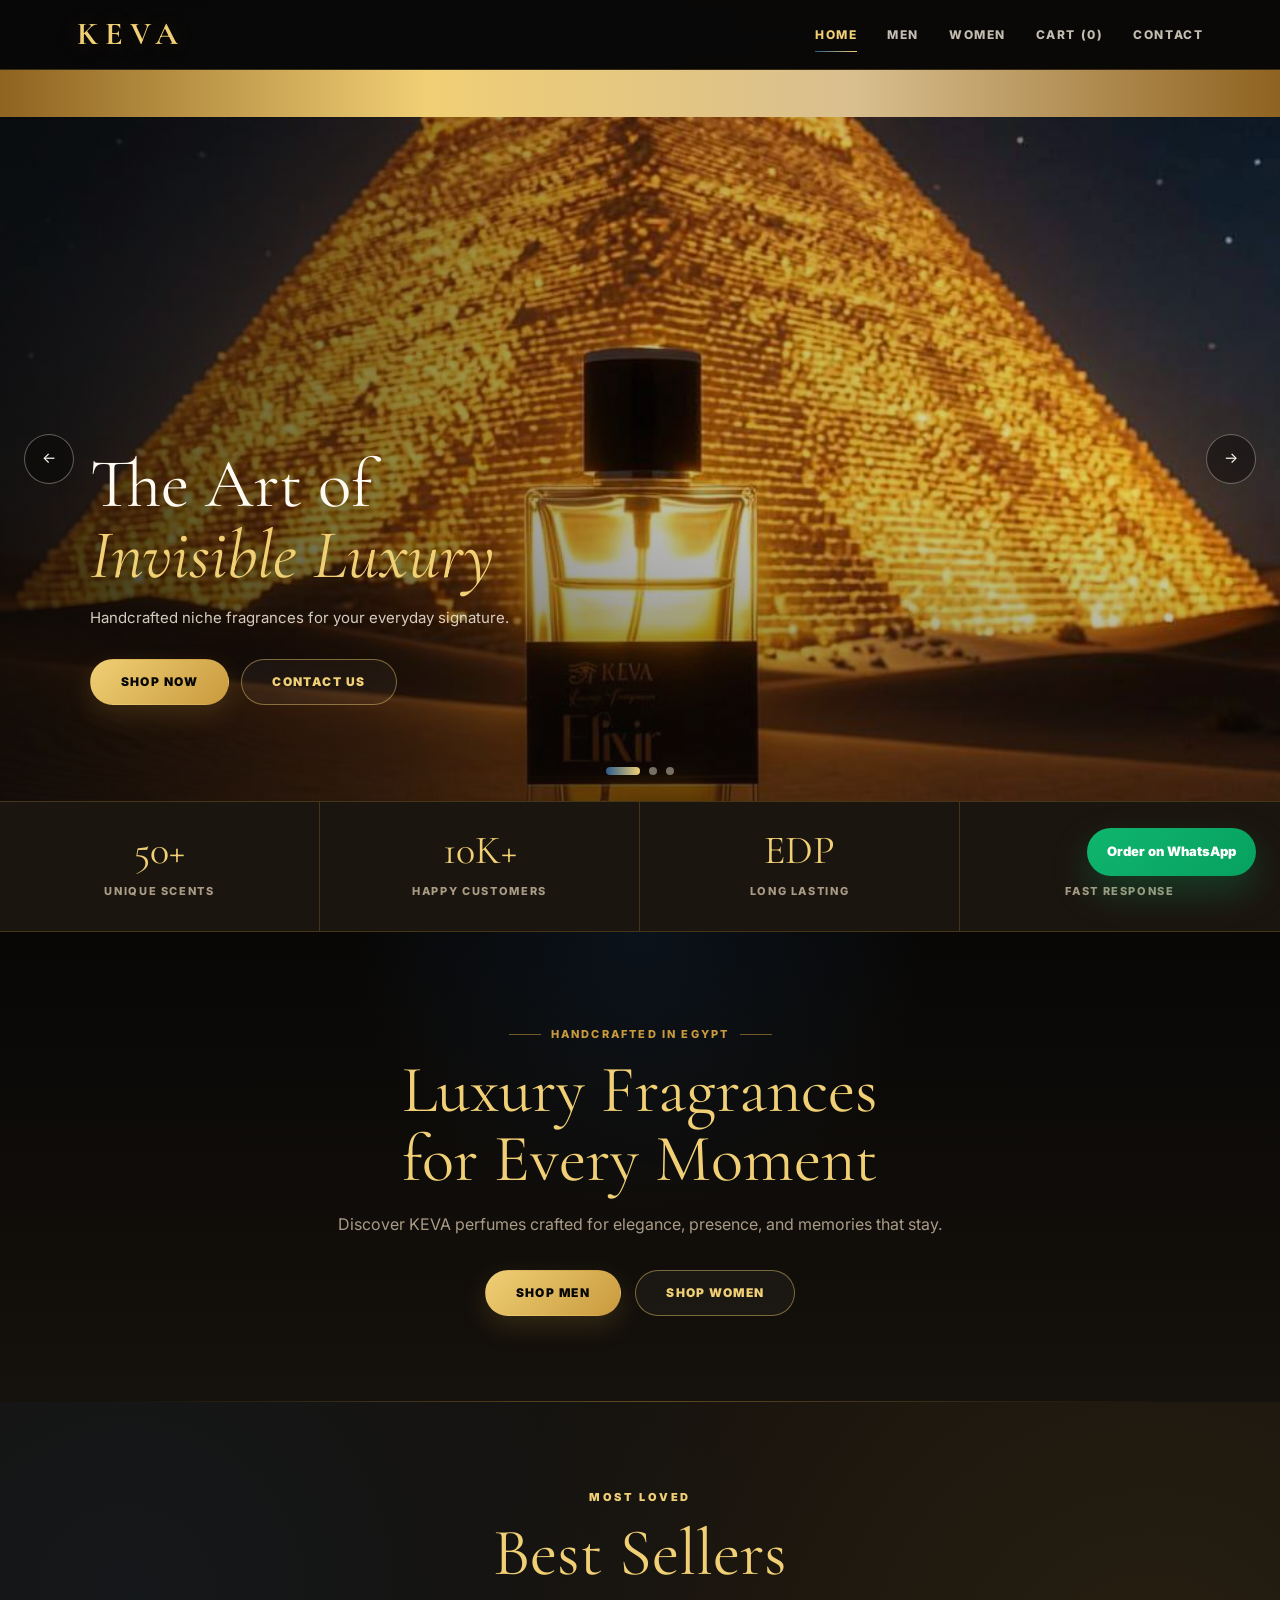
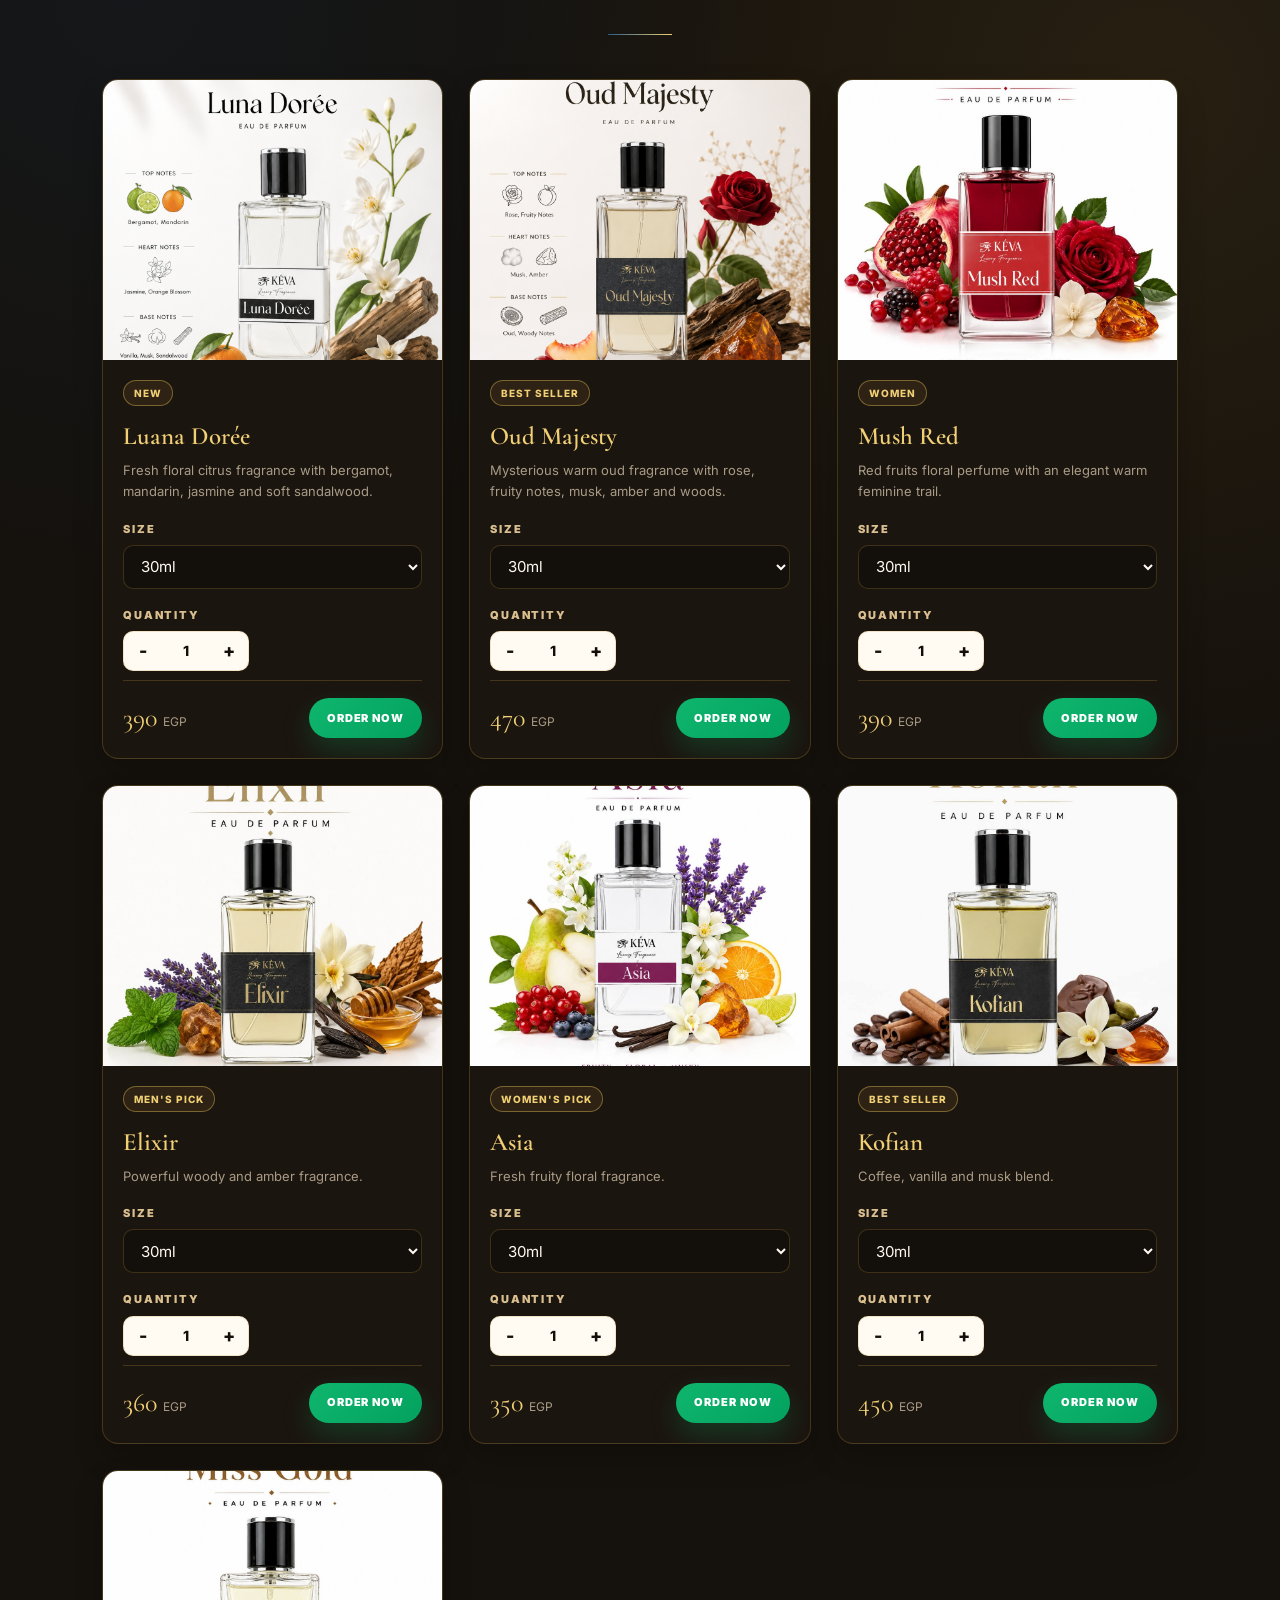
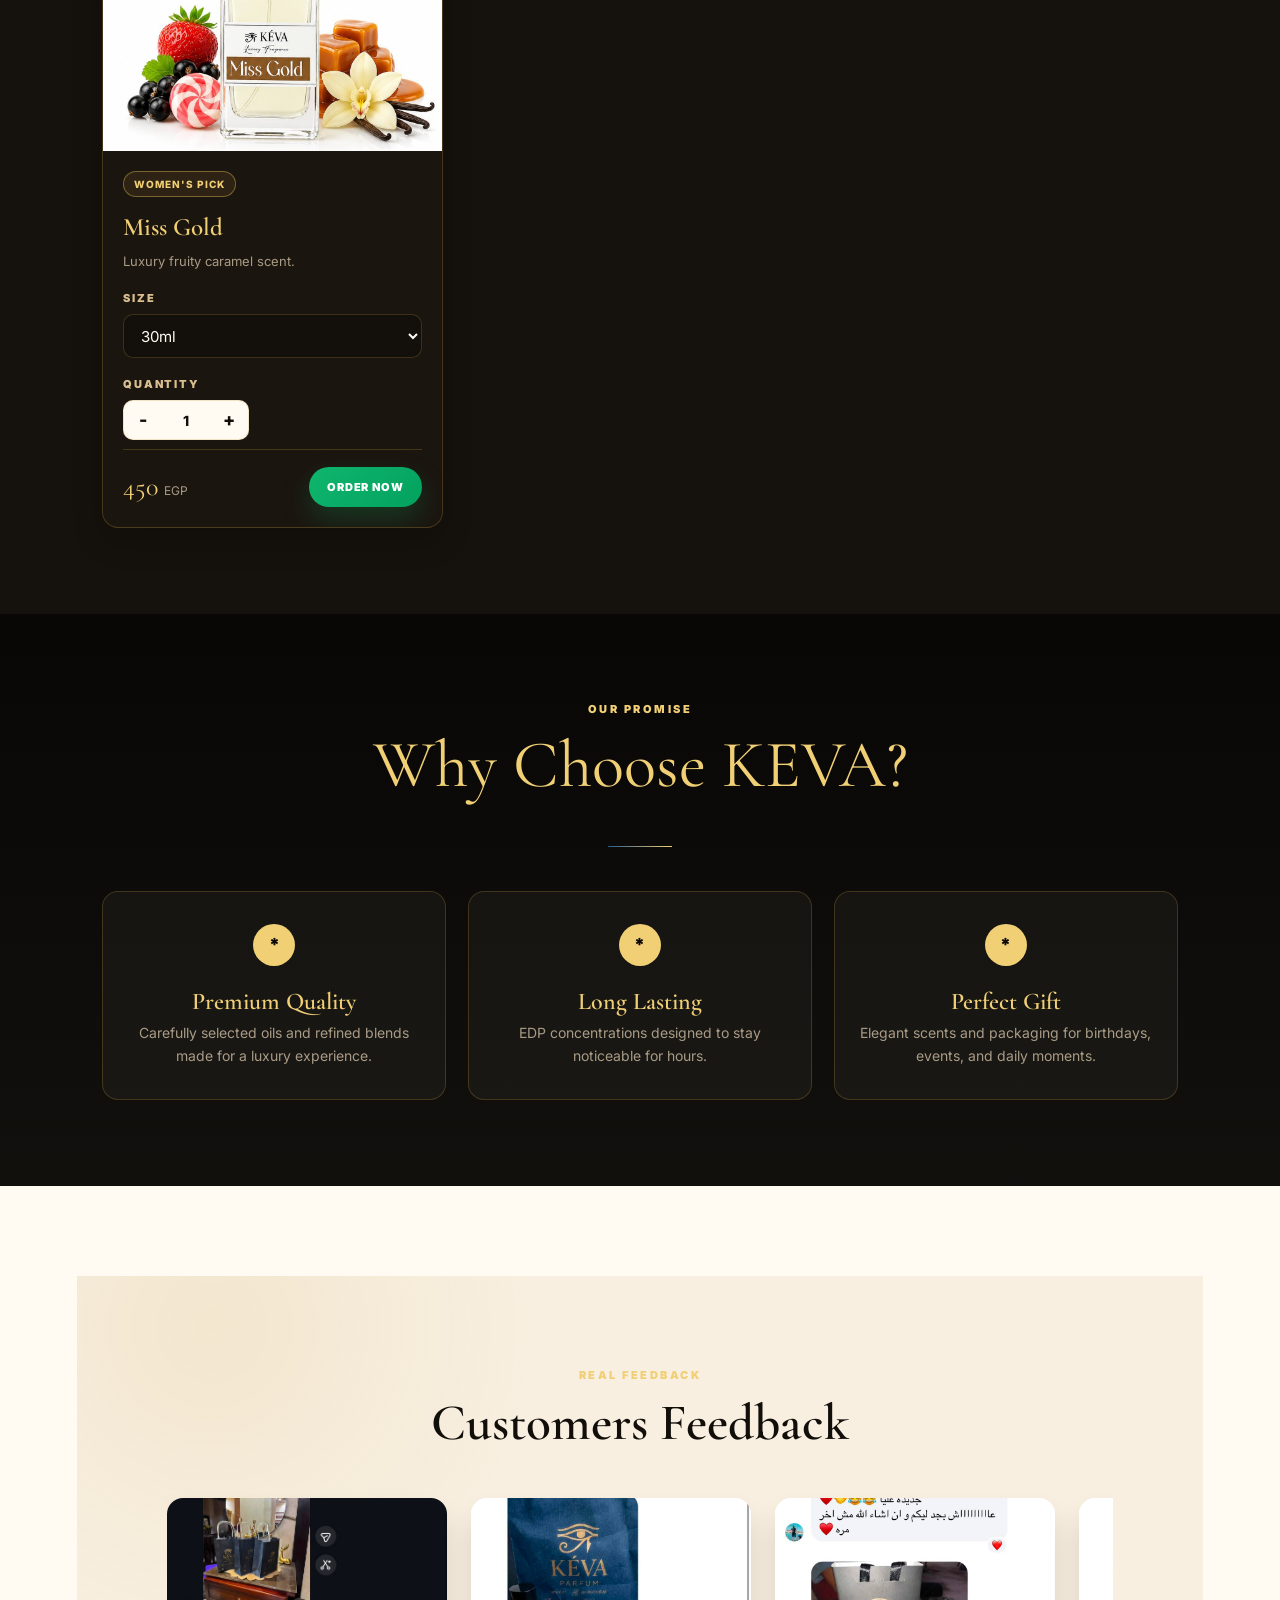
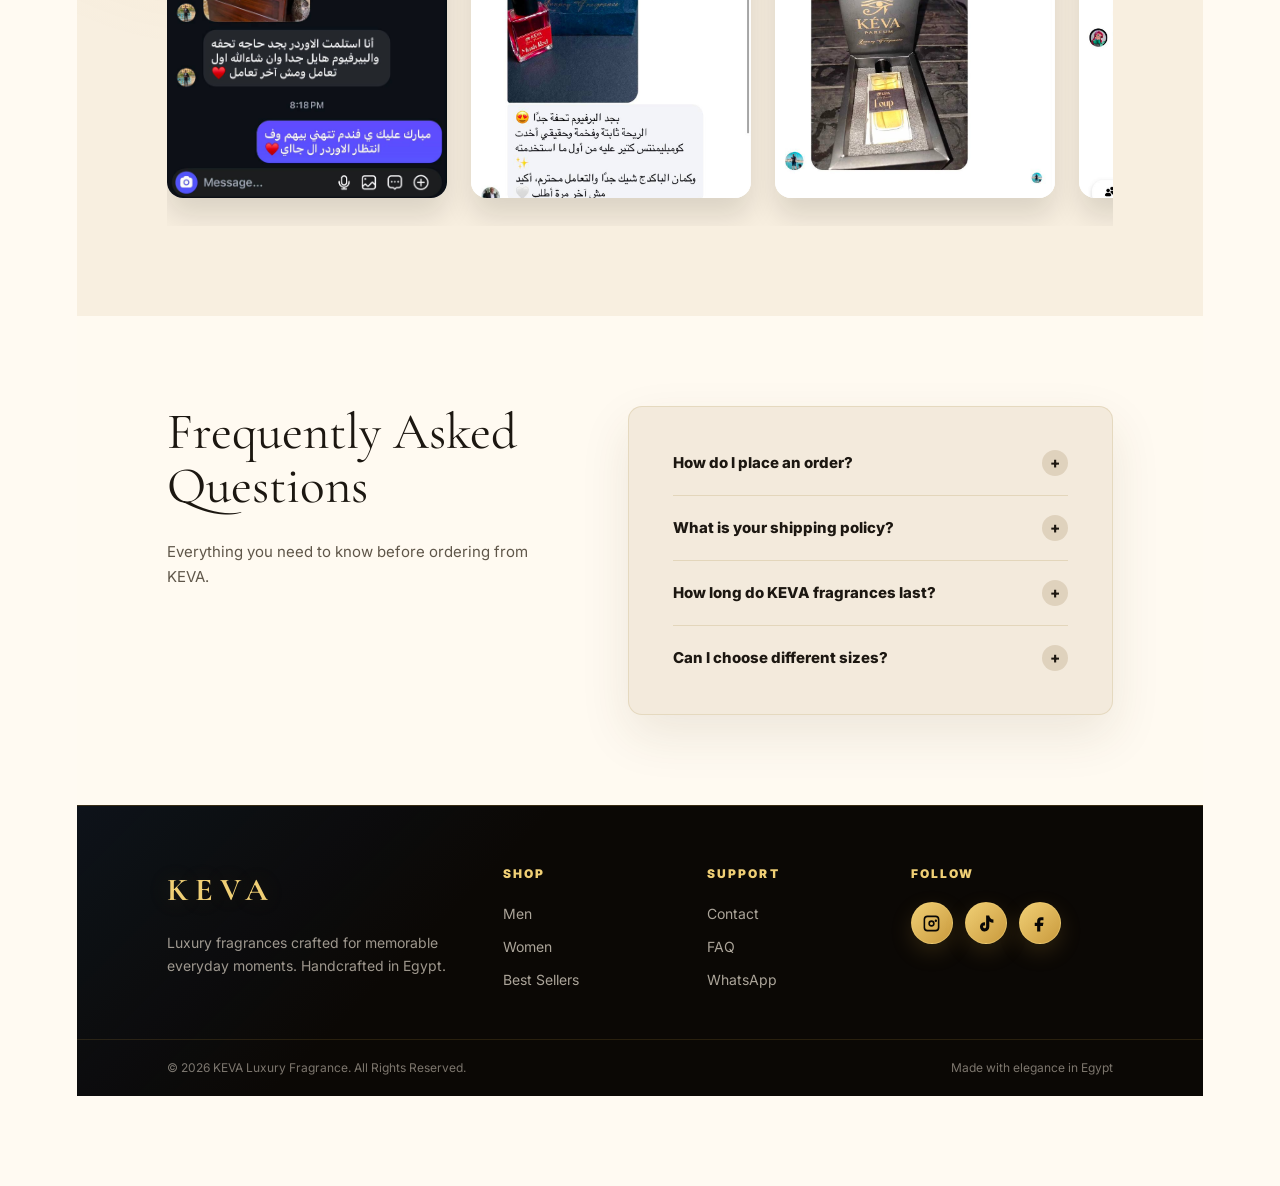
==== index.html @ bdc8b3b9 "Update project" ====
<!doctype html>
<html lang="en">
<head>
  <meta charset="UTF-8"/>
  <meta name="viewport" content="width=device-width, initial-scale=1.0"/>
  <title>KEVA &mdash; Luxury Fragrance</title>
  <meta name="description" content="KEVA handcrafted niche fragrances. Discover your signature scent."/>
  <link rel="stylesheet" href="style.css"/>

  <style>
    .home-kicker {
      display: inline-flex;
      align-items: center;
      gap: 10px;
      color: var(--gold);
      font-size: 11px;
      font-weight: 800;
      letter-spacing: .2em;
      text-transform: uppercase;
      margin-bottom: 12px;
    }

    .home-kicker::before,
    .home-kicker::after {
      content: "";
      width: 32px;
      height: 1px;
      background: currentColor;
      opacity: .55;
    }

    .home-hero-copy {
      max-width: 660px;
      margin: 0 auto;
      text-align: center;
    }

    .hero-subtitle {
      max-width: 560px;
      margin: 16px auto 34px;
      color: var(--muted, #9c9488);
      font-size: 16px;
      line-height: 1.8;
    }

    .stats-strip {
      display: grid;
      grid-template-columns: repeat(4, 1fr);
      background: var(--card, #191510);
      border-top: 1px solid var(--border, rgba(201,168,76,.22));
      border-bottom: 1px solid var(--border, rgba(201,168,76,.22));
    }

    .stat-item {
      padding: 28px 18px;
      text-align: center;
      border-right: 1px solid var(--border, rgba(201,168,76,.22));
    }

    .stat-item:last-child {
      border-right: 0;
    }

    .stat-num {
      display: block;
      color: var(--gold-light, #edd27b);
      font-family: "Cormorant Garamond", serif;
      font-size: 40px;
      line-height: 1;
      margin-bottom: 8px;
    }

    .stat-label {
      color: var(--muted, #9c9488);
      font-size: 11px;
      font-weight: 800;
      letter-spacing: .15em;
      text-transform: uppercase;
    }

    .collection-banner {
      display: grid;
      grid-template-columns: 1fr 1fr;
      gap: 2px;
      background: #080706;
    }

    .col-banner-item {
      position: relative;
      min-height: 430px;
      overflow: hidden;
      display: flex;
      align-items: flex-end;
    }

    .col-banner-item img {
      position: absolute;
      inset: 0;
      width: 100%;
      height: 100%;
      object-fit: cover;
      transition: transform .7s ease;
    }

    .col-banner-item:hover img {
      transform: scale(1.06);
    }

    .col-banner-item::after {
      content: "";
      position: absolute;
      inset: 0;
      background: linear-gradient(0deg, rgba(0,0,0,.78), rgba(0,0,0,.12));
    }

    .col-banner-content {
      position: relative;
      z-index: 1;
      padding: 38px;
    }

    .col-banner-content span {
      display: block;
      color: var(--gold, #c9a84c);
      font-size: 11px;
      font-weight: 800;
      letter-spacing: .2em;
      text-transform: uppercase;
      margin-bottom: 10px;
    }

    .col-banner-content h3 {
      color: #fff;
      font-family: "Cormorant Garamond", serif;
      font-size: clamp(34px, 4vw, 54px);
      font-weight: 300;
      line-height: 1.05;
      margin-bottom: 22px;
    }

    .badge-new {
      width: fit-content;
      display: inline-block;
      padding: 4px 10px;
      border: 1px solid rgba(201,168,76,.5);
      border-radius: 99px;
      color: var(--gold-light, #edd27b);
      font-size: 10px;
      font-weight: 800;
      letter-spacing: .1em;
      text-transform: uppercase;
      margin-bottom: 8px;
    }

    .faq-section {
      display: grid;
      grid-template-columns: .9fr 1.1fr;
      gap: 64px;
      padding: 90px 8%;
      background: #fffaf1;
      color: #1c1711;
    }

    .faq-left h2 {
      font-size: clamp(34px, 4vw, 54px);
      line-height: 1.05;
      margin-bottom: 26px;
      font-family: "Cormorant Garamond", serif;
      font-weight: 400;
      color: #1c1711;
    }

    .faq-left > p {
      margin-bottom: 42px;
      color: #5f5649;
      font-size: 15px;
    }

    .faq-support p {
      margin-bottom: 4px;
      color: #1c1711;
      font-size: 15px;
    }

    .faq-support span {
      color: #766b5d;
      font-size: 14px;
    }

    .faq-right {
      background: #f3eadc;
      border: 1px solid rgba(156,122,42,.16);
      border-radius: 14px;
      padding: 24px 44px;
    }

    .faq-item {
      border-bottom: 1px solid rgba(156,122,42,.18);
    }

    .faq-item:last-child {
      border-bottom: 0;
    }

    .faq-item summary {
      min-height: 64px;
      list-style: none;
      display: flex;
      align-items: center;
      justify-content: space-between;
      gap: 18px;
      cursor: pointer;
      color: #1c1711;
      font-size: 15px;
      font-weight: 800;
    }

    .faq-item summary::-webkit-details-marker {
      display: none;
    }

    .faq-item summary::after {
      content: "+";
      width: 26px;
      height: 26px;
      flex: 0 0 26px;
      border-radius: 50%;
      background: #dfd2bd;
      color: #1c1711;
      display: grid;
      place-items: center;
      transition: .25s ease;
    }

    .faq-item[open] summary::after {
      content: "-";
      background: var(--gold, #c9a84c);
    }

    .faq-item p {
      padding: 0 42px 22px 0;
      color: #5f5649;
      font-size: 14px;
      line-height: 1.7;
    }

    .cta-band {
      padding: 78px 8%;
      text-align: center;
      background: linear-gradient(135deg, #0b0a08, #1d170c, #0b0a08);
      border-top: 1px solid rgba(201,168,76,.18);
      border-bottom: 1px solid rgba(201,168,76,.18);
    }

    .cta-band h2 {
      color: var(--gold-light, #edd27b);
      font-family: "Cormorant Garamond", serif;
      font-size: clamp(34px, 4vw, 58px);
      font-weight: 300;
      margin-bottom: 14px;
    }

    .cta-band p {
      color: var(--muted, #9c9488);
      margin-bottom: 30px;
    }

    @media (max-width: 768px) {
      .stats-strip {
        grid-template-columns: 1fr 1fr;
      }

      .stat-item:nth-child(2) {
        border-right: 0;
      }

      .stat-item:nth-child(1),
      .stat-item:nth-child(2) {
        border-bottom: 1px solid var(--border, rgba(201,168,76,.22));
      }

      .collection-banner,
      .faq-section {
        grid-template-columns: 1fr;
      }

      .col-banner-item {
        min-height: 320px;
      }

      .faq-section {
        gap: 32px;
        padding: 64px 5%;
      }

      .faq-right {
        padding: 18px 20px;
      }
    }
  </style>
</head>

<body>

  <header>
    <div class="logo">KEVA</div>
    <button class="nav-toggle" aria-label="Toggle menu" aria-expanded="false">
      <span></span><span></span><span></span>
    </button>
    <nav>
      <a href="index.html" class="active">Home</a>
      <a href="men.html">Men</a>
      <a href="women.html">Women</a>
      <a href="cart.html">Cart (<span id="cart-count">0</span>)</a>
      <a href="contact.html">Contact</a>
    </nav>
  </header>

  <div class="offers-bar">
    <div class="marquee">
      * FREE SHIPPING ON ORDERS OVER 500 EGP &nbsp;&nbsp;&nbsp;
      * BUY 2 GET 1 FREE &nbsp;&nbsp;&nbsp;
      * GIFT WRAPPING AVAILABLE &nbsp;&nbsp;&nbsp;
      * HANDCRAFTED IN EGYPT &nbsp;&nbsp;&nbsp;
      * ORDER DIRECTLY VIA WHATSAPP &nbsp;&nbsp;&nbsp;
      
    </div>
  </div>

  <div class="slider">
    <div class="slides">
      <div class="slide active">
        <img src="silde1.jpg" alt="KEVA Luxury Fragrance"/>
        <div class="slide-content">
          <h2>The Art of<br><em>Invisible Luxury</em></h2>
          <p>Handcrafted niche fragrances for your everyday signature.</p>
          <div style="display:flex;gap:12px;flex-wrap:wrap">
            <a href="#bestsellers" class="btn btn-gold">Shop Now</a>
            <a href="contact.html" class="btn btn-outline">Contact Us</a>
          </div>
        </div>
      </div>

      <div class="slide">
        <img src="slide2.png" alt="Men Collection"/>
        <div class="slide-content">
          <h2>For Him<br><em>Bold &amp; Intense</em></h2>
          <p>Amber, musk, coffee, and deep woods.</p>
          <a href="men.html" class="btn btn-gold">Explore Men</a>
        </div>
      </div>

      <div class="slide">
        <img src="slide3.png" alt="Women Collection"/>
        <div class="slide-content">
          <h2>For Her<br><em>Soft &amp; Floral</em></h2>
          <p>Vanilla, caramel, red fruits, and delicate musk.</p>
          <a href="women.html" class="btn btn-gold">Explore Women</a>
        </div>
      </div>
    </div>

    <button class="slider-btn prev" aria-label="Previous slide">&#8592;</button>
    <button class="slider-btn next" aria-label="Next slide">&#8594;</button>

    <div class="slider-dots">
      <button class="slider-dot active" aria-label="Slide 1"></button>
      <button class="slider-dot" aria-label="Slide 2"></button>
      <button class="slider-dot" aria-label="Slide 3"></button>
    </div>
  </div>

  <div class="stats-strip">
    <div class="stat-item">
      <span class="stat-num">50+</span>
      <span class="stat-label">Unique Scents</span>
    </div>
    <div class="stat-item">
      <span class="stat-num">10K+</span>
      <span class="stat-label">Happy Customers</span>
    </div>
    <div class="stat-item">
      <span class="stat-num">EDP</span>
      <span class="stat-label">Long Lasting</span>
    </div>
    <div class="stat-item">
      <span class="stat-num">24h</span>
      <span class="stat-label">Fast Response</span>
    </div>
  </div>

  <section class="hero">
    <div class="home-hero-copy">
      <span class="home-kicker">Handcrafted in Egypt</span>
      <h1>Luxury Fragrances<br>for Every Moment</h1>
      <p class="hero-subtitle">
        Discover KEVA perfumes crafted for elegance, presence, and memories that stay.
      </p>
      <div class="hero-btns">
        <a class="btn btn-gold" href="men.html">Shop Men</a>
        <a class="btn btn-outline" href="women.html">Shop Women</a>
      </div>
    </div>
  </section>

  
  <section class="products-page" id="bestsellers">
    <p class="section-eyebrow" style="text-align:center">Most Loved</p>
    <h2 class="page-title">Best Sellers</h2>
    <div class="section-divider"></div>

    <div class="products-grid">
      <div class="product-card" data-price="390" data-prices='{"30ml":390,"50ml":580,"100ml":980}'>
  <img src="photo men/LUANA DORÉE.png" alt="Luana Dorée"/>
  <div class="card-body">
    <span class="badge-new">New</span>
    <h3>Luana Dorée</h3>
    <p>Fresh floral citrus fragrance with bergamot, mandarin, jasmine and soft sandalwood.</p>

    <div class="card-size-row">
      <label>Size</label>
      <select aria-label="Size">
        <option value="30ml">30ml</option>
        <option value="50ml">50ml</option>
        <option value="100ml">100ml</option>
      </select>
    </div>

    <div class="qty-box">
      <label>Quantity</label>
      <div class="qty-control">
        <button type="button" class="qty-btn" onclick="changeQty(this, -1)">-</button>
        <span class="qty-value">1</span>
        <button type="button" class="qty-btn" onclick="changeQty(this, 1)">+</button>
      </div>
    </div>

    <div class="card-footer">
      <div class="price">390 <small>EGP</small></div>
      <button class="add-btn" onclick="openOrderModal(this)">Order Now</button>
    </div>
  </div>
</div>

<div class="product-card" data-price="470" data-prices='{"30ml":470,"50ml":690,"100ml":1180}'>
  <img src="photo men/OUD MAJESTY.png" alt="Oud Majesty"/>
  <div class="card-body">
    <span class="badge-new">Best Seller</span>
    <h3>Oud Majesty</h3>
    <p>Mysterious warm oud fragrance with rose, fruity notes, musk, amber and woods.</p>

    <div class="card-size-row">
      <label>Size</label>
      <select aria-label="Size">
        <option value="30ml">30ml</option>
        <option value="50ml">50ml</option>
        <option value="100ml">100ml</option>
      </select>
    </div>

    <div class="qty-box">
      <label>Quantity</label>
      <div class="qty-control">
        <button type="button" class="qty-btn" onclick="changeQty(this, -1)">-</button>
        <span class="qty-value">1</span>
        <button type="button" class="qty-btn" onclick="changeQty(this, 1)">+</button>
      </div>
    </div>

    <div class="card-footer">
      <div class="price">470 <small>EGP</small></div>
      <button class="add-btn" onclick="openOrderModal(this)">Order Now</button>
    </div>
  </div>
</div>

<div class="product-card" data-price="390" data-prices='{"30ml":390,"50ml":550,"100ml":920}'>
  <img src="photo/Mush Red.jpg" alt="Mush Red"/>
  <div class="card-body">
    <span class="badge-new">Women</span>
    <h3>Mush Red</h3>
    <p>Red fruits floral perfume with an elegant warm feminine trail.</p>

    <div class="card-size-row">
      <label>Size</label>
      <select aria-label="Size">
        <option value="30ml">30ml</option>
        <option value="50ml">50ml</option>
        <option value="100ml">100ml</option>
      </select>
    </div>

    <div class="qty-box">
      <label>Quantity</label>
      <div class="qty-control">
        <button type="button" class="qty-btn" onclick="changeQty(this, -1)">-</button>
        <span class="qty-value">1</span>
        <button type="button" class="qty-btn" onclick="changeQty(this, 1)">+</button>
      </div>
    </div>

    <div class="card-footer">
      <div class="price">390 <small>EGP</small></div>
      <button class="add-btn" onclick="openOrderModal(this)">Order Now</button>
    </div>
  </div>
</div>

      <div class="product-card" data-price="360" data-prices='{"30ml":360,"50ml":500,"100ml":850}'>
        <img src="photo men/Elixir.jpg" alt="Elixir"/>
        <div class="card-body">
          <span class="badge-new">Men's Pick</span>
          <h3>Elixir</h3>
          <p>Powerful woody and amber fragrance.</p>

          <div class="card-size-row">
            <label>Size</label>
            <select aria-label="Size">
              <option value="30ml">30ml</option>
              <option value="50ml">50ml</option>
              <option value="100ml">100ml</option>
            </select>
          </div>

          <div class="qty-box">
            <label>Quantity</label>
            <div class="qty-control">
              <button type="button" class="qty-btn" onclick="changeQty(this, -1)">-</button>
              <span class="qty-value">1</span>
              <button type="button" class="qty-btn" onclick="changeQty(this, 1)">+</button>
            </div>
          </div>

          <div class="card-footer">
            <div class="price">360 <small>EGP</small></div>
            <button class="add-btn" onclick="openOrderModal(this)">Order Now</button>
          </div>
        </div>
      </div>

      <div class="product-card" data-price="350" data-prices='{"30ml":350,"50ml":500,"100ml":850}'>
        <img src="photo/Asia.jpg" alt="Asia"/>
        <div class="card-body">
          <span class="badge-new">Women's Pick</span>
          <h3>Asia</h3>
          <p>Fresh fruity floral fragrance.</p>

          <div class="card-size-row">
            <label>Size</label>
            <select aria-label="Size">
              <option value="30ml">30ml</option>
              <option value="50ml">50ml</option>
              <option value="100ml">100ml</option>
            </select>
          </div>

          <div class="qty-box">
            <label>Quantity</label>
            <div class="qty-control">
              <button type="button" class="qty-btn" onclick="changeQty(this, -1)">-</button>
              <span class="qty-value">1</span>
              <button type="button" class="qty-btn" onclick="changeQty(this, 1)">+</button>
            </div>
          </div>

          <div class="card-footer">
            <div class="price">350 <small>EGP</small></div>
            <button class="add-btn" onclick="openOrderModal(this)">Order Now</button>
          </div>
        </div>
      </div>

      <div class="product-card" data-price="450" data-prices='{"30ml":450,"50ml":650,"100ml":1100}'>
        <img src="photo men/Kofian.jpg" alt="Kofian"/>
        <div class="card-body">
          <span class="badge-new">Best Seller</span>
          <h3>Kofian</h3>
          <p>Coffee, vanilla and musk blend.</p>

          <div class="card-size-row">
            <label>Size</label>
            <select aria-label="Size">
              <option value="30ml">30ml</option>
              <option value="50ml">50ml</option>
              <option value="100ml">100ml</option>
            </select>
          </div>

          <div class="qty-box">
            <label>Quantity</label>
            <div class="qty-control">
              <button type="button" class="qty-btn" onclick="changeQty(this, -1)">-</button>
              <span class="qty-value">1</span>
              <button type="button" class="qty-btn" onclick="changeQty(this, 1)">+</button>
            </div>
          </div>

          <div class="card-footer">
            <div class="price">450 <small>EGP</small></div>
            <button class="add-btn" onclick="openOrderModal(this)">Order Now</button>
          </div>
        </div>
      </div>

      <div class="product-card" data-price="450" data-prices='{"30ml":450,"50ml":650,"100ml":1100}'>
        <img src="photo/Miss Gold.jpg" alt="Miss Gold"/>
        <div class="card-body">
          <span class="badge-new">Women's Pick</span>
          <h3>Miss Gold</h3>
          <p>Luxury fruity caramel scent.</p>

          <div class="card-size-row">
            <label>Size</label>
            <select aria-label="Size">
              <option value="30ml">30ml</option>
              <option value="50ml">50ml</option>
              <option value="100ml">100ml</option>
            </select>
          </div>

          <div class="qty-box">
            <label>Quantity</label>
            <div class="qty-control">
              <button type="button" class="qty-btn" onclick="changeQty(this, -1)">-</button>
              <span class="qty-value">1</span>
              <button type="button" class="qty-btn" onclick="changeQty(this, 1)">+</button>
            </div>
          </div>

          <div class="card-footer">
            <div class="price">450 <small>EGP</small></div>
            <button class="add-btn" onclick="openOrderModal(this)">Order Now</button>
          </div>
        </div>
      </div>

    </div>
  </section>

  <section class="why-keva">
    <p class="section-eyebrow">Our Promise</p>
    <h2 class="page-title">Why Choose KEVA?</h2>
    <div class="section-divider"></div>

    <div class="features">
      <div class="feature">
        <div class="feature-icon">*</div>
        <h3>Premium Quality</h3>
        <p>Carefully selected oils and refined blends made for a luxury experience.</p>
      </div>

      <div class="feature">
        <div class="feature-icon">*</div>
        <h3>Long Lasting</h3>
        <p>EDP concentrations designed to stay noticeable for hours.</p>
      </div>

      <div class="feature">
        <div class="feature-icon">*</div>
        <h3>Perfect Gift</h3>
        <p>Elegant scents and packaging for birthdays, events, and daily moments.</p>
      </div>
    </div>
  </section>
<section class="real-feedback" id="feedback">
 

 <section class="feedback-gallery" id="feedback">
  <div class="feedback-gallery-head">
    <span class="section-eyebrow">Real Feedback</span>
    <h2>Customers Feedback</h2>
  </div>

  <div class="feedback-gallery-grid">
    <div class="feedback-shot">
      <img src="/reviews/review1.jpg" alt="Customer feedback">
    </div>

    <div class="feedback-shot">
      <img src="/reviews/review2.jpg" alt="Customer feedback">
    </div>

    <div class="feedback-shot">
      <img src="reviews/review3.jpg" alt="Customer feedback">
    </div>

    <div class="feedback-shot">
      <img src="reviews/review4.jpg" alt="Customer feedback">
    </div>
    <div class="feedback-shot">
      <img src="reviews/review5.jpeg" alt="Customer feedback">
    </div>
    <div class="feedback-shot">
      <img src="reviews/review6.jpeg" alt="Customer feedback">
    </div>
    <div class="feedback-shot">
      <img src="reviews/review7.jpeg" alt="Customer feedback">
    </div>
    <div class="feedback-shot">
      <img src="reviews/review8.jpeg" alt="Customer feedback">
    </div>
    
  </div>
</section>
  <section class="faq-section" id="faq">
    <div class="faq-left">
      <h2>Frequently Asked Questions</h2>
      <p>Everything you need to know before ordering from KEVA.</p>

    </div>

    <div class="faq-right">
      <details class="faq-item">
        <summary>How do I place an order?</summary>
        <p>Click Order Now on any product, choose size and quantity, fill your name and phone, then the order will open directly in WhatsApp.</p>
      </details>

      <details class="faq-item">
        <summary>What is your shipping policy?</summary>
        <p>Orders are prepared within 24-48 hours. Delivery time depends on your city and courier availability.</p>
      </details>

      <details class="faq-item">
        <summary>How long do KEVA fragrances last?</summary>
        <p>Longevity depends on skin type and weather, but most KEVA fragrances are designed to last for hours.</p>
      </details>

      <details class="faq-item">
        <summary>Can I choose different sizes?</summary>
        <p>Yes. Every product has 30ml, 50ml, and 100ml options with different prices.</p>
      </details>
    </div>
  </section>


  <footer class="site-footer">
    <div class="footer-main">
      <div class="footer-brand">
        <div class="footer-logo">KEVA</div>
        <p>Luxury fragrances crafted for memorable everyday moments. Handcrafted in Egypt.</p>
      </div>

      <div class="footer-col">
        <h4>Shop</h4>
        <a href="men.html">Men</a>
        <a href="women.html">Women</a>
        <a href="#bestsellers">Best Sellers</a>
      </div>

      <div class="footer-col">
        <h4>Support</h4>
        <a href="contact.html">Contact</a>
        <a href="#faq">FAQ</a>
        <a href="https://wa.me/201096169882" target="_blank" rel="noopener">WhatsApp</a>
      </div>

      <div class="footer-col">
        <h4>Follow</h4>
        <div class="social-links">
          <a href="https://instagram.com/" target="_blank" rel="noopener" aria-label="Instagram">
            <svg viewBox="0 0 24 24" aria-hidden="true">
              <path d="M7 2h10a5 5 0 0 1 5 5v10a5 5 0 0 1-5 5H7a5 5 0 0 1-5-5V7a5 5 0 0 1 5-5zm0 2a3 3 0 0 0-3 3v10a3 3 0 0 0 3 3h10a3 3 0 0 0 3-3V7a3 3 0 0 0-3-3H7zm5 4a4 4 0 1 1 0 8 4 4 0 0 1 0-8zm0 2a2 2 0 1 0 0 4 2 2 0 0 0 0-4zm5.5-3a1.5 1.5 0 1 1 0 3 1.5 1.5 0 0 1 0-3z"/>
            </svg>
          </a>

          <a href="https://www.tiktok.com/" target="_blank" rel="noopener" aria-label="TikTok">
            <svg viewBox="0 0 24 24" aria-hidden="true">
              <path d="M16.7 2c.4 3 2.1 4.9 5.3 5.1v4.1a9 9 0 0 1-5.2-1.7v6.7c0 3.4-2.3 5.8-5.8 5.8A5.8 5.8 0 0 1 5 16.2c0-3.5 2.7-6 6.4-5.8v4.2c-1.5-.3-2.5.4-2.5 1.6 0 1 .8 1.8 1.9 1.8 1.3 0 2-.8 2-2.3V2h3.9z"/>
            </svg>
          </a>

          <a href="https://facebook.com/" target="_blank" rel="noopener" aria-label="Facebook">
            <svg viewBox="0 0 24 24" aria-hidden="true">
              <path d="M14 8h3V4h-3c-3.1 0-5 1.9-5 5v2H6v4h3v7h4v-7h3.2l.8-4h-4V9c0-.7.3-1 1-1z"/>
            </svg>
          </a>
        </div>
      </div>
    </div>

    <div class="footer-bottom">
      <p>&copy; 2026 KEVA Luxury Fragrance. All Rights Reserved.</p>
      <span>Made with elegance in Egypt</span>
    </div>
  </footer>

  <a class="whatsapp-btn" href="https://wa.me/201096169882" target="_blank" rel="noopener">
    Order on WhatsApp
  </a>

  <div class="order-modal-backdrop" id="orderModal" role="dialog" aria-modal="true" aria-labelledby="omTitle">
    <div class="order-modal">
      <div class="order-modal-header">
        <h3 id="omTitle">Complete Your Order</h3>
        <button class="order-modal-close" onclick="closeOrderModal()" aria-label="Close">x</button>
      </div>

      <div class="order-modal-body">
        <div class="order-product-preview">
          <div>
            <strong id="omProductName"></strong>
            <span id="omProductMeta"></span>
          </div>
        </div>

        <div class="order-form-group">
          <label for="omSizeSelect">Size</label>
          <select class="order-input" id="omSizeSelect"></select>
        </div>

        <div class="order-form-group">
          <label>Quantity</label>
          <div class="qty-control">
            <button type="button" class="qty-btn" onclick="changeModalQty(-1)">-</button>
            <span class="qty-value" id="omQtyValue">1</span>
            <button type="button" class="qty-btn" onclick="changeModalQty(1)">+</button>
          </div>
        </div>

        <div class="order-form-row">
          <div class="order-form-group" style="margin-bottom:0">
            <label for="omName">Your Name *</label>
            <input class="order-input" id="omName" type="text" placeholder="e.g. Ahmed Mohamed" autocomplete="name"/>
          </div>

          <div class="order-form-group" style="margin-bottom:0">
            <label for="omPhone">Phone Number *</label>
            <input class="order-input" id="omPhone" type="tel" placeholder="01xxxxxxxxx" autocomplete="tel"/>
          </div>
        </div>

        <div class="order-form-group" style="margin-top:14px">
          <label for="omNotes">Notes (optional)</label>
          <textarea class="order-input" id="omNotes" rows="2" placeholder="Address, delivery preferences..."></textarea>
        </div>

        <div class="order-total-line">
          <span class="label">Order Total</span>
          <span class="amount"><span id="omTotal">0</span> EGP</span>
        </div>

        <button class="order-submit-btn" onclick="submitOrder()">
          Send Order via WhatsApp
        </button>
      </div>
    </div>
  </div>

  <script src="script.js"></script>
</body>
</html>
---- style.css ----
@import url('https://fonts.googleapis.com/css2?family=Cormorant+Garamond:wght@300;400;500;600;700&family=Inter:wght@300;400;500;600;700;800&display=swap');

*,
*::before,
*::after {
  box-sizing: border-box;
  margin: 0;
  padding: 0;
}

:root {
  --ink: #120f0b;
  --noir: #080706;
  --obsidian: #15110c;
  --papyrus: #f8efe0;
  --porcelain: #fffaf2;
  --limestone: #eadcc5;
  --sand: #d9bf8f;
  --gold: #c99a3d;
  --gold-light: #f0cf75;
  --gold-deep: #8f6320;
  --lapis: #153963;
  --lapis-light: #2b5c8c;
  --rouge: #8e2430;
  --green: #0fb56d;
  --red: #c0392b;
  --text: #f8efe0;
  --muted: #a99b86;
  --muted-dark: #6d604f;
  --card: #1b150f;
  --card-soft: #21190f;
  --border: rgba(201, 154, 61, .24);
  --border-strong: rgba(240, 207, 117, .45);
  --shadow: 0 26px 70px rgba(0, 0, 0, .36);
  --radius: 16px;
  --radius-sm: 10px;
  --nav-h: 70px;
  --ease: cubic-bezier(.22, 1, .36, 1);
  --font-display: "Cormorant Garamond", serif;
  --font-body: Inter, sans-serif;
}

html {
  scroll-behavior: smooth;
}

body {
  min-height: 100vh;
  background:
    radial-gradient(circle at 16% 8%, rgba(21, 57, 99, .20), transparent 30%),
    radial-gradient(circle at 82% 12%, rgba(201, 154, 61, .12), transparent 28%),
    linear-gradient(180deg, #0b0805 0%, #15110c 44%, #0b0805 100%);
  color: var(--text);
  font-family: var(--font-body);
  font-size: 15px;
  line-height: 1.65;
  -webkit-font-smoothing: antialiased;
}

body::before {
  content: "";
  position: fixed;
  inset: 0;
  pointer-events: none;
  z-index: -1;
  opacity: .08;
  background-image:
    linear-gradient(30deg, transparent 48%, rgba(240, 207, 117, .5) 49%, transparent 51%),
    linear-gradient(150deg, transparent 48%, rgba(240, 207, 117, .5) 49%, transparent 51%);
  background-size: 42px 42px;
}

img {
  display: block;
  max-width: 100%;
}

a {
  color: inherit;
  text-decoration: none;
}

button,
select,
input,
textarea {
  font: inherit;
}

button {
  cursor: pointer;
}

::selection {
  background: var(--gold);
  color: var(--noir);
}

::-webkit-scrollbar {
  width: 8px;
}

::-webkit-scrollbar-track {
  background: var(--noir);
}

::-webkit-scrollbar-thumb {
  background: linear-gradient(var(--gold), var(--gold-deep));
  border-radius: 99px;
}

header {
  position: fixed;
  top: 0;
  left: 0;
  right: 0;
  z-index: 1000;
  height: var(--nav-h);
  padding: 0 6%;
  display: flex;
  align-items: center;
  justify-content: space-between;
  background: rgba(8, 7, 6, .84);
  border-bottom: 1px solid var(--border);
  backdrop-filter: blur(16px);
}

.logo,
.footer-logo {
  font-family: var(--font-display);
  font-size: 32px;
  font-weight: 700;
  letter-spacing: .22em;
  color: var(--gold-light);
  text-shadow: 0 0 24px rgba(201, 154, 61, .18);
}

nav {
  display: flex;
  align-items: center;
  gap: 30px;
}

nav a {
  position: relative;
  color: rgba(248, 239, 224, .78);
  font-size: 12px;
  font-weight: 800;
  letter-spacing: .13em;
  text-transform: uppercase;
  transition: color .25s ease;
}

nav a::after {
  content: "";
  position: absolute;
  left: 0;
  bottom: -8px;
  width: 0;
  height: 1px;
  background: linear-gradient(90deg, var(--lapis-light), var(--gold-light));
  transition: width .28s var(--ease);
}

nav a:hover,
nav a.active {
  color: var(--gold-light);
}

nav a:hover::after,
nav a.active::after {
  width: 100%;
}

.nav-toggle {
  display: none;
  width: 40px;
  height: 40px;
  border: 1px solid var(--border);
  border-radius: 50%;
  background: rgba(248, 239, 224, .04);
  align-items: center;
  justify-content: center;
  flex-direction: column;
  gap: 5px;
}

.nav-toggle span {
  width: 18px;
  height: 2px;
  background: var(--gold-light);
  border-radius: 99px;
}

.offers-bar {
  margin-top: var(--nav-h);
  padding: 11px 0;
  overflow: hidden;
  white-space: nowrap;
  color: var(--noir);
  background:
    linear-gradient(90deg, var(--gold-deep), var(--gold-light), var(--sand), var(--gold-deep));
  box-shadow: 0 12px 28px rgba(0, 0, 0, .24);
}

.marquee {
  display: inline-block;
  padding-left: 100%;
  font-size: 12px;
  font-weight: 900;
  letter-spacing: .14em;
  text-transform: uppercase;
  animation: marquee 24s linear infinite;
}

@keyframes marquee {
  from {
    transform: translateX(0);
  }

  to {
    transform: translateX(-100%);
  }
}

.slider {
  position: relative;
  height: clamp(520px, 76vh, 780px);
  overflow: hidden;
  background: var(--noir);
}

.slides,
.slide {
  width: 100%;
  height: 100%;
}

.slide {
  position: absolute;
  inset: 0;
  opacity: 0;
  transition: opacity .9s ease;
}

.slide.active {
  opacity: 1;
  z-index: 1;
}

.slide img {
  width: 100%;
  height: 100%;
  object-fit: cover;
  object-position: center;
  transform: scale(1.02);
  filter: saturate(.98) contrast(1.04);
  transition: transform 6s ease, filter 1s ease;
}

.slide.active img {
  transform: scale(1.075);
  filter: saturate(1.08) contrast(1.05);
}

.slide::after {
  content: "";
  position: absolute;
  inset: 0;
  background:
    linear-gradient(90deg, rgba(8, 7, 6, .76), rgba(8, 7, 6, .26), rgba(8, 7, 6, .08)),
    linear-gradient(0deg, rgba(8, 7, 6, .42), transparent 45%);
}

.slide-content {
  position: absolute;
  left: 7%;
  bottom: 14%;
  z-index: 2;
  max-width: 650px;
  opacity: 0;
  transform: translateY(24px);
}

.slide.active .slide-content {
  animation: fadeUp .8s var(--ease) .18s both;
}

.slide-content h2,
.hero h1,
.page-title,
.cta-band h2,
.faq-left h2 {
  font-family: var(--font-display);
  font-weight: 400;
  line-height: 1.04;
}

.slide-content h2 {
  color: var(--porcelain);
  font-size: clamp(40px, 5.4vw, 76px);
  margin-bottom: 14px;
  text-shadow: 0 16px 38px rgba(0, 0, 0, .55);
}

.slide-content em {
  color: var(--gold-light);
  font-style: italic;
}

.slide-content p {
  color: rgba(248, 239, 224, .84);
  margin-bottom: 28px;
  font-size: 15px;
}

.slider-btn {
  position: absolute;
  top: 50%;
  z-index: 5;
  width: 50px;
  height: 50px;
  border-radius: 50%;
  border: 1px solid rgba(248, 239, 224, .36);
  background: rgba(8, 7, 6, .44);
  color: var(--porcelain);
  backdrop-filter: blur(10px);
  transition: transform .25s ease, background .25s ease, color .25s ease, border-color .25s ease;
}

.slider-btn.prev {
  left: 24px;
  transform: translateY(-50%);
}

.slider-btn.next {
  right: 24px;
  transform: translateY(-50%);
}

.slider-btn:hover {
  background: var(--gold-light);
  border-color: var(--gold-light);
  color: var(--noir);
}

.slider-btn.prev:hover,
.slider-btn.next:hover {
  transform: translateY(-50%) scale(1.08);
}

.slider-dots {
  position: absolute;
  left: 50%;
  bottom: 26px;
  z-index: 5;
  display: flex;
  gap: 9px;
  transform: translateX(-50%);
}

.slider-dot {
  width: 8px;
  height: 8px;
  border: 0;
  border-radius: 99px;
  background: rgba(248, 239, 224, .44);
  transition: width .25s ease, background .25s ease;
}

.slider-dot.active {
  width: 34px;
  background: linear-gradient(90deg, var(--lapis-light), var(--gold-light));
}

.hero,
.products-page,
.why-keva,
.testimonials {
  padding: 86px 8%;
}

.hero {
  position: relative;
  text-align: center;
  background:
    radial-gradient(circle at 50% 0%, rgba(21, 57, 99, .22), transparent 36%),
    linear-gradient(180deg, var(--noir), var(--obsidian));
  overflow: hidden;
}

.hero::after {
  content: "";
  position: absolute;
  left: 8%;
  right: 8%;
  bottom: 0;
  height: 1px;
  background: linear-gradient(90deg, transparent, var(--gold), transparent);
  opacity: .42;
}

.section-eyebrow,
.home-kicker {
  display: block;
  color: var(--gold-light);
  font-size: 11px;
  font-weight: 900;
  letter-spacing: .23em;
  text-transform: uppercase;
  margin-bottom: 12px;
}

.hero h1,
.page-title {
  color: var(--gold-light);
  font-size: clamp(40px, 5.2vw, 76px);
}

.hero p,
.hero-subtitle {
  color: var(--muted);
  margin: 16px auto 32px;
  max-width: 620px;
}

.hero-btns {
  display: flex;
  justify-content: center;
  gap: 14px;
  flex-wrap: wrap;
}

.btn,
.gold-btn {
  display: inline-flex;
  align-items: center;
  justify-content: center;
  min-height: 46px;
  padding: 12px 30px;
  border-radius: 99px;
  border: 1px solid transparent;
  font-size: 12px;
  font-weight: 900;
  letter-spacing: .12em;
  text-transform: uppercase;
  transition: transform .25s ease, box-shadow .25s ease, background .25s ease, color .25s ease;
}

.btn-gold,
.gold-btn {
  background: linear-gradient(135deg, var(--gold-light), var(--gold));
  color: var(--noir);
  box-shadow: 0 10px 26px rgba(201, 154, 61, .18);
}

.btn-outline {
  background: rgba(248, 239, 224, .04);
  border-color: var(--border-strong);
  color: var(--gold-light);
}

.btn:hover,
.gold-btn:hover {
  transform: translateY(-2px);
  box-shadow: 0 18px 36px rgba(201, 154, 61, .28);
}

.page-header {
  padding: calc(var(--nav-h) + 58px) 8% 54px;
  text-align: center;
  border-bottom: 1px solid var(--border);
  background:
    radial-gradient(circle at 50% 0%, rgba(201, 154, 61, .12), transparent 40%),
    var(--noir);
}

.page-title {
  text-align: center;
  margin-bottom: 46px;
}

.section-divider {
  width: 64px;
  height: 1px;
  margin: 0 auto 44px;
  background: linear-gradient(90deg, var(--lapis-light), var(--gold-light));
}

.stats-strip {
  display: grid;
  grid-template-columns: repeat(4, 1fr);
  background: var(--card);
  border-top: 1px solid var(--border);
  border-bottom: 1px solid var(--border);
}

.stat-item {
  padding: 28px 18px;
  text-align: center;
  border-right: 1px solid var(--border);
}

.stat-item:last-child {
  border-right: 0;
}

.stat-num {
  display: block;
  color: var(--gold-light);
  font-family: var(--font-display);
  font-size: 40px;
  line-height: 1;
  margin-bottom: 8px;
}

.stat-label {
  color: var(--muted);
  font-size: 11px;
  font-weight: 900;
  letter-spacing: .15em;
  text-transform: uppercase;
}

.collection-banner {
  display: grid;
  grid-template-columns: 1fr 1fr;
  gap: 2px;
  background: var(--noir);
}

.col-banner-item {
  position: relative;
  min-height: 430px;
  overflow: hidden;
  display: flex;
  align-items: flex-end;
}

.col-banner-item img {
  position: absolute;
  inset: 0;
  width: 100%;
  height: 100%;
  object-fit: cover;
  transition: transform .75s var(--ease), filter .75s ease;
}

.col-banner-item:hover img {
  transform: scale(1.065);
  filter: saturate(1.1);
}

.col-banner-item::after {
  content: "";
  position: absolute;
  inset: 0;
  background:
    linear-gradient(0deg, rgba(8, 7, 6, .84), rgba(8, 7, 6, .12)),
    linear-gradient(90deg, rgba(21, 57, 99, .26), transparent);
}

.col-banner-content {
  position: relative;
  z-index: 1;
  padding: 38px;
}

.col-banner-content span:not(.btn) {
  display: block;
  color: var(--gold-light);
  font-size: 11px;
  font-weight: 900;
  letter-spacing: .2em;
  text-transform: uppercase;
  margin-bottom: 10px;
}

.col-banner-content h3 {
  color: var(--porcelain);
  font-family: var(--font-display);
  font-size: clamp(34px, 4vw, 56px);
  font-weight: 400;
  line-height: 1.04;
  margin-bottom: 22px;
}

.products-page {
  background:
    radial-gradient(circle at 10% 8%, rgba(21, 57, 99, .16), transparent 26%),
    radial-gradient(circle at 90% 12%, rgba(201, 154, 61, .10), transparent 28%),
    var(--obsidian);
}

.products-grid {
  display: grid;
  grid-template-columns: repeat(auto-fill, minmax(250px, 1fr));
  gap: 26px;
}

.product-card {
  position: relative;
  overflow: hidden;
  display: flex;
  flex-direction: column;
  min-height: 100%;
  background:
    linear-gradient(180deg, rgba(248, 239, 224, .045), transparent 28%),
    var(--card);
  border: 1px solid var(--border);
  border-radius: var(--radius);
  box-shadow: 0 14px 30px rgba(0, 0, 0, .18);
  animation: fadeUp .65s var(--ease) both;
  transition: transform .28s ease, border-color .28s ease, box-shadow .28s ease;
}

.product-card::before {
  content: "";
  position: absolute;
  inset: 0;
  border-radius: inherit;
  pointer-events: none;
  background: linear-gradient(135deg, rgba(240, 207, 117, .16), transparent 34%, rgba(21, 57, 99, .10));
  opacity: 0;
  transition: opacity .28s ease;
}

.product-card:hover {
  transform: translateY(-8px);
  border-color: var(--border-strong);
  box-shadow: var(--shadow);
}

.product-card:hover::before {
  opacity: 1;
}

.product-card img {
  width: 100%;
  height: 280px;
  object-fit: cover;
  transition: transform .65s ease, filter .65s ease;
}

.product-card:hover img {
  transform: scale(1.045);
  filter: saturate(1.08);
}

.card-body {
  position: relative;
  z-index: 1;
  flex: 1;
  display: flex;
  flex-direction: column;
  gap: 9px;
  padding: 20px;
}

.badge-new {
  width: fit-content;
  display: inline-block;
  padding: 4px 10px;
  border: 1px solid rgba(240, 207, 117, .5);
  border-radius: 99px;
  color: var(--gold-light);
  background: rgba(201, 154, 61, .10);
  font-size: 10px;
  font-weight: 900;
  letter-spacing: .1em;
  text-transform: uppercase;
}

.product-card h3 {
  color: var(--gold-light);
  font-family: var(--font-display);
  font-size: 25px;
  font-weight: 600;
  line-height: 1.1;
}

.product-card p {
  color: var(--muted);
  font-size: 13px;
}

.card-size-row,
.qty-box {
  margin-top: 8px;
}

.card-size-row label,
.qty-box label,
.order-form-group label {
  display: block;
  color: var(--sand);
  font-size: 11px;
  font-weight: 900;
  letter-spacing: .16em;
  text-transform: uppercase;
  margin-bottom: 7px;
}

.card-size-row select,
.order-input {
  width: 100%;
  min-height: 44px;
  padding: 10px 13px;
  color: var(--porcelain);
  background: rgba(8, 7, 6, .38);
  border: 1px solid var(--border);
  border-radius: var(--radius-sm);
  outline: none;
  transition: border-color .25s ease, box-shadow .25s ease, background .25s ease;
}

.card-size-row select:focus,
.order-input:focus {
  border-color: var(--gold-light);
  box-shadow: 0 0 0 3px rgba(201, 154, 61, .14);
}

.qty-control {
  width: 126px;
  height: 40px;
  display: grid;
  grid-template-columns: 38px 1fr 38px;
  align-items: center;
  overflow: hidden;
  background: var(--porcelain);
  border: 1px solid var(--border);
  border-radius: var(--radius-sm);
}

.qty-btn {
  height: 100%;
  border: 0;
  background: transparent;
  color: var(--ink);
  font-size: 18px;
  font-weight: 800;
  transition: background .22s ease, color .22s ease;
}

.qty-btn:hover {
  background: var(--gold-light);
  color: var(--noir);
}

.qty-value {
  color: var(--ink);
  text-align: center;
  font-size: 14px;
  font-weight: 800;
}

.card-footer {
  display: flex;
  align-items: center;
  justify-content: space-between;
  gap: 14px;
  margin-top: auto;
  padding-top: 17px;
  border-top: 1px solid var(--border);
}

.price {
  color: var(--gold-light);
  font-family: var(--font-display);
  font-size: 26px;
  line-height: 1;
  white-space: nowrap;
}

.price small {
  color: var(--muted);
  font-family: var(--font-body);
  font-size: 12px;
}

.add-btn {
  min-height: 40px;
  padding: 10px 18px;
  border: 0;
  border-radius: 99px;
  background: linear-gradient(135deg, var(--green), #03a25f);
  color: #fff;
  box-shadow: 0 12px 28px rgba(15, 181, 109, .22);
  font-size: 11px;
  font-weight: 900;
  letter-spacing: .09em;
  text-transform: uppercase;
  transition: transform .24s ease, box-shadow .24s ease, filter .24s ease;
}

.add-btn:hover {
  transform: translateY(-2px);
  filter: brightness(1.05);
  box-shadow: 0 18px 38px rgba(15, 181, 109, .32);
}

.why-keva {
  background:
    linear-gradient(180deg, var(--noir), #12100d);
  text-align: center;
}

.features {
  display: grid;
  grid-template-columns: repeat(auto-fit, minmax(220px, 1fr));
  gap: 22px;
}

.feature {
  padding: 32px 24px;
  background: rgba(248, 239, 224, .04);
  border: 1px solid var(--border);
  border-radius: var(--radius);
  transition: transform .25s ease, border-color .25s ease, background .25s ease;
}

.feature:hover {
  transform: translateY(-5px);
  border-color: var(--border-strong);
  background: rgba(248, 239, 224, .06);
}

.feature-icon {
  display: inline-grid;
  place-items: center;
  width: 42px;
  height: 42px;
  margin-bottom: 16px;
  border-radius: 50%;
  color: var(--noir);
  background: var(--gold-light);
  font-size: 18px;
  font-weight: 900;
}

.feature h3 {
  color: var(--gold-light);
  font-family: var(--font-display);
  font-size: 24px;
  font-weight: 600;
}

.feature p {
  color: var(--muted);
  font-size: 14px;
}

.faq-section {
  display: grid;
  grid-template-columns: .9fr 1.1fr;
  gap: 64px;
  padding: 90px 8%;
  background:
    radial-gradient(circle at 12% 8%, rgba(201, 154, 61, .15), transparent 28%),
    var(--papyrus);
  color: var(--ink);
}

.faq-left h2 {
  color: var(--ink);
  font-size: clamp(34px, 4vw, 56px);
}

.faq-left>p {
  color: var(--muted-dark);
  margin: 16px 0 42px;
}

.faq-support p {
  color: var(--ink);
}

.faq-support span {
  color: var(--muted-dark);
}

.faq-right {
  padding: 24px 44px;
  background: rgba(255, 250, 242, .82);
  border: 1px solid rgba(143, 99, 32, .18);
  border-radius: var(--radius);
  box-shadow: 0 20px 50px rgba(80, 55, 28, .10);
}

.faq-item {
  border-bottom: 1px solid rgba(143, 99, 32, .16);
}

.faq-item:last-child {
  border-bottom: 0;
}

.faq-item summary {
  min-height: 64px;
  list-style: none;
  display: flex;
  align-items: center;
  justify-content: space-between;
  gap: 18px;
  cursor: pointer;
  color: var(--ink);
  font-size: 15px;
  font-weight: 900;
}

.faq-item summary::-webkit-details-marker {
  display: none;
}

.faq-item summary::after {
  content: "+";
  width: 27px;
  height: 27px;
  flex: 0 0 27px;
  display: grid;
  place-items: center;
  border-radius: 50%;
  background: var(--limestone);
  color: var(--ink);
  transition: transform .25s ease, background .25s ease;
}

.faq-item[open] summary::after {
  content: "-";
  background: var(--gold);
}

.faq-item p {
  padding: 0 42px 22px 0;
  color: var(--muted-dark);
  font-size: 14px;
  line-height: 1.75;
}

.cta-band {
  padding: 78px 8%;
  text-align: center;
  background:
    linear-gradient(135deg, rgba(21, 57, 99, .32), transparent 40%),
    linear-gradient(135deg, #0b0805, #20170b, #0b0805);
  border-top: 1px solid var(--border);
  border-bottom: 1px solid var(--border);
}

.cta-band h2 {
  color: var(--gold-light);
  font-size: clamp(34px, 4vw, 58px);
  margin-bottom: 14px;
}

.cta-band p {
  color: var(--muted);
  margin-bottom: 30px;
}

.cart-wrapper,
.contact-wrapper {
  max-width: 920px;
  margin: 0 auto;
}

.cart-table {
  width: 100%;
  border-collapse: collapse;
  overflow: hidden;
  background: var(--card);
  border: 1px solid var(--border);
  border-radius: var(--radius);
}

.cart-table th,
.cart-table td {
  padding: 16px 18px;
  border-top: 1px solid var(--border);
  text-align: left;
}

.cart-table th {
  color: var(--muted);
  background: var(--card-soft);
  font-size: 11px;
  letter-spacing: .12em;
  text-transform: uppercase;
}

.cart-item-name {
  color: var(--gold-light);
  font-family: var(--font-display);
  font-size: 20px;
}

.cart-item-size,
.cart-empty,
.cart-total-label {
  color: var(--muted);
}

.cart-total-row,
.cart-actions {
  display: flex;
  justify-content: flex-end;
  align-items: center;
  gap: 14px;
  margin-top: 24px;
}

.cart-total-amount {
  color: var(--gold-light);
  font-family: var(--font-display);
  font-size: 34px;
}

.remove-btn {
  padding: 7px 14px;
  border: 1px solid var(--red);
  border-radius: 99px;
  background: transparent;
  color: var(--red);
}

.remove-btn:hover {
  background: var(--red);
  color: #fff;
}

.contact-grid {
  display: grid;
  grid-template-columns: 1fr 1fr;
  gap: 14px;
}

.contact-input {
  width: 100%;
  min-height: 48px;
  margin-bottom: 14px;
  padding: 14px 16px;
  color: var(--porcelain);
  background: var(--card);
  border: 1px solid var(--border);
  border-radius: var(--radius-sm);
  outline: none;
}

textarea.contact-input {
  min-height: 150px;
  resize: vertical;
}

.contact-input:focus {
  border-color: var(--gold-light);
}

.contact-submit {
  width: 100%;
  min-height: 48px;
  border: 0;
  border-radius: 99px;
  background: var(--gold);
  color: var(--noir);
  font-weight: 900;
  letter-spacing: .12em;
  text-transform: uppercase;
}

.toast {
  position: fixed;
  right: 24px;
  bottom: 90px;
  z-index: 3000;
  display: flex;
  align-items: center;
  gap: 9px;
  padding: 14px 20px;
  color: var(--porcelain);
  background: var(--card);
  border: 1px solid var(--gold);
  border-radius: 12px;
  box-shadow: var(--shadow);
  opacity: 0;
  transform: translateY(18px);
  pointer-events: none;
  transition: .25s ease;
}

.toast.show {
  opacity: 1;
  transform: translateY(0);
}

.toast-icon {
  color: var(--gold-light);
}

.whatsapp-btn {
  position: fixed;
  right: 24px;
  bottom: 24px;
  z-index: 1500;
  display: inline-flex;
  align-items: center;
  gap: 10px;
  min-height: 48px;
  padding: 13px 20px;
  border-radius: 99px;
  background: linear-gradient(135deg, var(--green), #07a160);
  color: #fff;
  box-shadow: 0 16px 36px rgba(15, 181, 109, .25);
  font-size: 13px;
  font-weight: 900;
  transition: transform .25s ease, box-shadow .25s ease;
}

.whatsapp-btn:hover {
  transform: translateY(-3px);
  box-shadow: 0 20px 46px rgba(15, 181, 109, .36);
}

.site-footer,
footer {
  padding: 0;
  background:
    linear-gradient(135deg, rgba(21, 57, 99, .22), transparent 34%),
    #0b0805;
  border-top: 1px solid var(--border);
  color: var(--porcelain);
  text-align: left;
}

.footer-main {
  display: grid;
  grid-template-columns: 1.45fr .8fr .8fr 1fr;
  gap: 42px;
  padding: 58px 8% 38px;
}

.footer-brand p {
  max-width: 340px;
  margin-top: 14px;
  color: rgba(248, 239, 224, .62);
  font-size: 14px;
}

.footer-col h4 {
  margin-bottom: 18px;
  color: var(--gold-light);
  font-size: 12px;
  font-weight: 900;
  letter-spacing: .18em;
  text-transform: uppercase;
}

.footer-col a {
  display: block;
  width: fit-content;
  margin-bottom: 10px;
  color: rgba(248, 239, 224, .68);
  font-size: 14px;
  transition: color .25s ease, transform .25s ease;
}

.footer-col a:hover {
  color: var(--gold-light);
  transform: translateX(5px);
}

.footer-links {
  display: flex;
  justify-content: center;
  gap: 24px;
  flex-wrap: wrap;
  margin-bottom: 18px;
}

.footer-links a,
.footer-copy {
  color: var(--muted);
  font-size: 12px;
}

.social-links {
  display: flex;
  align-items: center;
  gap: 12px;
}

.social-links a {
  width: 42px;
  height: 42px;
  margin: 0;
  padding: 0;
  display: grid;
  place-items: center;
  border-radius: 50%;
  color: var(--noir);
  background: linear-gradient(135deg, var(--gold-light), var(--gold));
  border: 1px solid rgba(240, 207, 117, .56);
  box-shadow: 0 8px 22px rgba(201, 154, 61, .18);
  animation: socialFloat 3.2s ease-in-out infinite;
}

.social-links a:nth-child(2) {
  animation-delay: .25s;
}

.social-links a:nth-child(3) {
  animation-delay: .5s;
}

.social-links a:hover {
  animation-play-state: paused;
  transform: translateY(-5px) scale(1.06);
}

.social-links svg {
  width: 19px;
  height: 19px;
  fill: currentColor;
}

.footer-bottom {
  display: flex;
  justify-content: space-between;
  gap: 20px;
  padding: 18px 8%;
  border-top: 1px solid rgba(201, 154, 61, .16);
  color: rgba(248, 239, 224, .48);
  font-size: 12px;
}

.order-modal-backdrop {
  position: fixed;
  inset: 0;
  z-index: 2200;
  display: none;
  align-items: center;
  justify-content: center;
  padding: 20px;
  background: rgba(8, 7, 6, .72);
  backdrop-filter: blur(9px);
}

.order-modal-backdrop.open {
  display: flex;
}

.order-modal {
  width: min(560px, 100%);
  max-height: 92vh;
  overflow: auto;
  background:
    linear-gradient(180deg, rgba(255, 250, 242, .98), rgba(248, 239, 224, .98));
  color: var(--ink);
  border: 1px solid rgba(143, 99, 32, .22);
  border-radius: 20px;
  box-shadow: 0 32px 90px rgba(0, 0, 0, .42);
  animation: modalIn .3s var(--ease) both;
}

.order-modal-header {
  display: flex;
  align-items: center;
  justify-content: space-between;
  gap: 18px;
  padding: 22px 24px;
  border-bottom: 1px solid rgba(143, 99, 32, .14);
}

.order-modal-header h3 {
  color: var(--ink);
  font-family: var(--font-display);
  font-size: 28px;
  font-weight: 600;
}

.order-modal-close {
  width: 34px;
  height: 34px;
  border: 0;
  border-radius: 50%;
  background: rgba(143, 99, 32, .12);
  color: var(--ink);
  font-weight: 900;
}

.order-modal-body {
  padding: 24px;
}

.order-product-preview {
  padding: 14px 16px;
  margin-bottom: 18px;
  background: rgba(201, 154, 61, .10);
  border: 1px solid rgba(143, 99, 32, .16);
  border-radius: 14px;
}

.order-product-preview strong {
  display: block;
  color: var(--ink);
  font-family: var(--font-display);
  font-size: 24px;
}

.order-product-preview span {
  color: var(--muted-dark);
  font-size: 13px;
}

.order-form-group {
  margin-bottom: 14px;
}

.order-modal .order-input {
  color: var(--ink);
  background: var(--porcelain);
  border-color: rgba(143, 99, 32, .24);
}

.order-modal .qty-control {
  background: var(--porcelain);
  border-color: rgba(143, 99, 32, .24);
}

.order-form-row {
  display: grid;
  grid-template-columns: 1fr 1fr;
  gap: 14px;
}

.order-total-line {
  display: flex;
  align-items: center;
  justify-content: space-between;
  gap: 16px;
  padding: 18px 0;
  margin-top: 4px;
  border-top: 1px solid rgba(143, 99, 32, .14);
}

.order-total-line .label {
  color: var(--muted-dark);
}

.order-total-line .amount {
  color: var(--gold-deep);
  font-family: var(--font-display);
  font-size: 30px;
}

.order-submit-btn {
  width: 100%;
  min-height: 52px;
  display: inline-flex;
  align-items: center;
  justify-content: center;
  gap: 10px;
  border: 0;
  border-radius: 99px;
  background: linear-gradient(135deg, var(--green), #05a761);
  color: #fff;
  box-shadow: 0 18px 38px rgba(15, 181, 109, .24);
  font-size: 13px;
  font-weight: 900;
  letter-spacing: .08em;
  text-transform: uppercase;
}

body.women-page {
  background:
    radial-gradient(circle at 12% 8%, rgba(201, 154, 61, .15), transparent 32%),
    linear-gradient(180deg, var(--porcelain), var(--papyrus));
  color: var(--ink);
}

body.women-page header {
  background: rgba(255, 250, 242, .86);
}

body.women-page nav a {
  color: rgba(18, 15, 11, .72);
}

body.women-page .nav-toggle span {
  background: var(--ink);
}

body.women-page .page-header,
body.women-page .products-page {
  background:
    radial-gradient(circle at 15% 8%, rgba(201, 154, 61, .12), transparent 30%),
    var(--papyrus);
}

body.women-page .product-card {
  background: rgba(255, 250, 242, .94);
  border-color: rgba(143, 99, 32, .18);
  box-shadow: 0 14px 36px rgba(80, 55, 28, .09);
}

body.women-page .product-card p,
body.women-page .price small,
body.women-page .card-size-row label,
body.women-page .qty-box label {
  color: var(--muted-dark);
}

body.women-page .card-size-row select {
  color: var(--ink);
  background: var(--porcelain);
  border-color: rgba(143, 99, 32, .22);
}

body.women-page .card-footer {
  border-top-color: rgba(143, 99, 32, .16);
}

body.women-page footer,
body.women-page .site-footer {
  background:
    linear-gradient(135deg, rgba(201, 154, 61, .16), transparent 36%),
    var(--limestone);
  color: var(--ink);
}

body.women-page .footer-brand p,
body.women-page .footer-col a,
body.women-page .footer-links a,
body.women-page .footer-copy,
body.women-page .footer-bottom {
  color: rgba(18, 15, 11, .62);
}

@keyframes fadeUp {
  from {
    opacity: 0;
    transform: translateY(24px);
  }

  to {
    opacity: 1;
    transform: translateY(0);
  }
}

@keyframes modalIn {
  from {
    opacity: 0;
    transform: translateY(16px) scale(.98);
  }

  to {
    opacity: 1;
    transform: translateY(0) scale(1);
  }
}

@keyframes socialFloat {

  0%,
  100% {
    transform: translateY(0);
  }

  50% {
    transform: translateY(-4px);
  }
}

@media (max-width: 900px) {
  .footer-main {
    grid-template-columns: 1fr 1fr;
  }

  .footer-brand {
    grid-column: 1 / -1;
  }
}

@media (max-width: 768px) {
  nav {
    display: none;
    position: absolute;
    top: var(--nav-h);
    left: 0;
    right: 0;
    padding: 24px 8%;
    flex-direction: column;
    gap: 18px;
    background: rgba(8, 7, 6, .97);
    border-bottom: 1px solid var(--border);
  }

  body.women-page nav {
    background: rgba(255, 250, 242, .98);
  }

  nav.open {
    display: flex;
  }

  .nav-toggle {
    display: flex;
  }

  .slider {
    height: 58vh;
    min-height: 390px;
  }

  .slide::after {
    background: rgba(8, 7, 6, .48);
  }

  .slide-content {
    left: 6%;
    right: 6%;
    bottom: 12%;
    max-width: none;
  }

  .slide-content h2 {
    font-size: 34px;
  }

  .slider-btn {
    width: 42px;
    height: 42px;
  }

  .slider-btn.prev {
    left: 12px;
  }

  .slider-btn.next {
    right: 12px;
  }

  .hero,
  .products-page,
  .why-keva,
  .testimonials {
    padding: 64px 5%;
  }

  .stats-strip {
    grid-template-columns: 1fr 1fr;
  }

  .stat-item:nth-child(2) {
    border-right: 0;
  }

  .stat-item:nth-child(1),
  .stat-item:nth-child(2) {
    border-bottom: 1px solid var(--border);
  }

  .collection-banner,
  .faq-section {
    grid-template-columns: 1fr;
  }

  .col-banner-item {
    min-height: 320px;
  }

  .faq-section {
    gap: 32px;
    padding: 64px 5%;
  }

  .faq-right {
    padding: 18px 20px;
  }

  .products-grid {
    grid-template-columns: repeat(auto-fill, minmax(210px, 1fr));
    gap: 16px;
  }

  .product-card img {
    height: 220px;
  }

  .order-form-row,
  .contact-grid {
    grid-template-columns: 1fr;
  }

  .footer-bottom {
    flex-direction: column;
    padding: 18px 6%;
  }
}

@media (max-width: 480px) {
  :root {
    --nav-h: 62px;
  }

  header {
    padding: 0 5%;
  }

  .logo {
    font-size: 27px;
  }

  .marquee {
    font-size: 10px;
    animation-duration: 17s;
  }

  .slider {
    min-height: 350px;
  }

  .products-grid {
    grid-template-columns: 1fr 1fr;
    gap: 12px;
  }

  .product-card {
    border-radius: 12px;
  }

  .product-card img {
    height: 178px;
  }

  .card-body {
    padding: 14px;
  }

  .card-footer {
    flex-direction: column;
    align-items: stretch;
  }

  .add-btn {
    width: 100%;
  }

  .footer-main {
    grid-template-columns: 1fr;
    padding: 44px 6% 30px;
  }

  .whatsapp-btn {
    right: 14px;
    bottom: 14px;
    padding: 12px 16px;
  }

  .order-modal-backdrop {
    padding: 10px;
  }

  .order-modal-body,
  .order-modal-header {
    padding: 18px;
  }
}

@media (prefers-reduced-motion: reduce) {

  *,
  *::before,
  *::after {
    animation-duration: .01ms !important;
    transition-duration: .01ms !important;
    scroll-behavior: auto !important;
  }
}

/* ══════════════════════════════════════════════
   FEEDBACK / REVIEWS CAROUSEL
══════════════════════════════════════════════ */
.real-feedback {
  padding: 90px 6%;
  background: var(--porcelain, #fffaf2);
  color: var(--ink, #120f0b);
  overflow: hidden;
}

.feedback-head {
  text-align: center;
  margin-bottom: 38px;
}

.feedback-head h2 {
  font-family: var(--font-display, "Cormorant Garamond", serif);
  font-size: clamp(34px, 4vw, 56px);
  font-weight: 600;
  color: var(--ink, #120f0b);
  margin-bottom: 10px;
}

.feedback-rating {
  display: flex;
  align-items: center;
  justify-content: center;
  gap: 8px;
  flex-wrap: wrap;
  font-size: 14px;
}

.feedback-rating strong {
  color: #0fae83;
  font-weight: 800;
}

.stars {
  color: #050505;
  letter-spacing: 2px;
  font-size: 20px;
  line-height: 1;
}

.feedback-wrap {
  display: grid;
  grid-template-columns: 44px 1fr 44px;
  align-items: center;
  gap: 16px;
}

.feedback-track {
  display: grid;
  grid-auto-flow: column;
  grid-auto-columns: minmax(230px, 1fr);
  gap: 20px;
  overflow-x: auto;
  scroll-behavior: smooth;
  scrollbar-width: none;
  -webkit-overflow-scrolling: touch;
}

.feedback-track::-webkit-scrollbar {
  display: none;
}

.feedback-card {
  overflow: hidden;
  background: #fff;
  border: 1px solid rgba(18, 15, 11, .08);
  border-radius: 8px;
  box-shadow: 0 14px 32px rgba(18, 15, 11, .08);
  transition: transform .25s ease, box-shadow .25s ease;
}

.feedback-card:hover {
  transform: translateY(-6px);
  box-shadow: 0 22px 46px rgba(18, 15, 11, .14);
}

.feedback-card img {
  width: 100%;
  height: 230px;
  object-fit: cover;
  background: #eee;
}

.feedback-body {
  min-height: 205px;
  padding: 18px 16px;
  text-align: center;
  display: flex;
  flex-direction: column;
  align-items: center;
}

.feedback-body p {
  color: #050505;
  font-size: 15px;
  font-weight: 700;
  line-height: 1.35;
  margin-bottom: 16px;
}

.feedback-body .stars {
  margin: auto 0 14px;
}

.feedback-body h3 {
  color: #050505;
  font-size: 14px;
  font-weight: 900;
  text-transform: uppercase;
  margin-bottom: 8px;
}

.feedback-body h3::after {
  content: "✓";
  display: inline-grid;
  place-items: center;
  width: 16px;
  height: 16px;
  margin-left: 5px;
  border-radius: 50%;
  background: #050505;
  color: #fff;
  font-size: 10px;
}

.feedback-body span {
  color: #777;
  font-size: 13px;
}

.feedback-arrow {
  width: 44px;
  height: 44px;
  border: 0;
  background: transparent;
  color: #050505;
  font-size: 48px;
  line-height: 1;
  transition: transform .2s ease, color .2s ease;
  flex-shrink: 0;
}

.feedback-arrow:hover {
  color: var(--gold, #c99a3d);
  transform: scale(1.12);
}

/* ══════════════════════════════════════════════
   FEEDBACK GALLERY
══════════════════════════════════════════════ */
.feedback-gallery {
  padding: 90px 8%;
  background:
    radial-gradient(circle at 12% 8%, rgba(201, 154, 61, .10), transparent 28%),
    var(--papyrus, #f8efe0);
  overflow: hidden;
}

.feedback-gallery-head {
  text-align: center;
  margin-bottom: 42px;
}

.feedback-gallery-head h2 {
  color: var(--ink, #120f0b);
  font-family: var(--font-display, "Cormorant Garamond", serif);
  font-size: clamp(34px, 4vw, 56px);
  font-weight: 600;
  line-height: 1.05;
}

.feedback-gallery-grid {
  display: grid;
  grid-auto-flow: column;
  grid-auto-columns: minmax(280px, 360px);
  gap: 24px;
  overflow-x: auto;
  overflow-y: hidden;
  padding: 6px 2px 28px;
  scroll-snap-type: x mandatory;
  scroll-behavior: smooth;
  -webkit-overflow-scrolling: touch;
}

.feedback-gallery-grid::-webkit-scrollbar {
  height: 6px;
}

.feedback-gallery-grid::-webkit-scrollbar-track {
  background: rgba(18, 15, 11, .08);
  border-radius: 99px;
}

.feedback-gallery-grid::-webkit-scrollbar-thumb {
  background: rgba(201, 154, 61, .65);
  border-radius: 99px;
}

.feedback-shot {
  overflow: hidden;
  background: #fff;
  border-radius: 16px;
  box-shadow: 0 18px 28px rgba(18, 15, 11, .12);
  scroll-snap-align: start;
  transition: transform .28s ease, box-shadow .28s ease;
}

.feedback-shot:hover {
  transform: translateY(-6px);
  box-shadow: 0 26px 38px rgba(18, 15, 11, .18);
}

.feedback-shot img {
  width: 100%;
  height: 300px;
  object-fit: cover;
  display: block;
}

/* ══════════════════════════════════════════════
   RESPONSIVE — COMPREHENSIVE
══════════════════════════════════════════════ */

/* ── 1024px: wide tablet / small laptop ── */
@media (max-width: 1024px) {
  .footer-main {
    grid-template-columns: 1fr 1fr;
    gap: 36px;
  }

  .footer-brand {
    grid-column: 1 / -1;
  }

  .hero,
  .products-page,
  .why-keva,
  .testimonials,
  .cta-band {
    padding: 72px 6%;
  }

  .faq-section {
    padding: 72px 6%;
    gap: 48px;
  }

  .col-banner-item {
    min-height: 370px;
  }

  .col-banner-content {
    padding: 28px;
  }
}

/* ── 900px ── */
@media (max-width: 900px) {
  .footer-main {
    grid-template-columns: 1fr 1fr;
  }

  .footer-brand {
    grid-column: 1 / -1;
  }

  .feedback-gallery-grid {
    grid-auto-columns: minmax(240px, 80vw);
    gap: 16px;
  }

  .feedback-shot img {
    height: 270px;
  }
}

/* ── 768px: tablet ── */
@media (max-width: 768px) {

  /* Nav */
  nav {
    display: none;
    position: absolute;
    top: var(--nav-h);
    left: 0;
    right: 0;
    padding: 24px 8%;
    flex-direction: column;
    gap: 18px;
    background: rgba(8, 7, 6, .97);
    border-bottom: 1px solid var(--border);
    z-index: 999;
  }

  body.women-page nav {
    background: rgba(255, 250, 242, .98);
  }

  nav.open {
    display: flex;
  }

  .nav-toggle {
    display: flex;
  }

  /* Slider */
  .slider {
    height: 58vh;
    min-height: 390px;
  }

  .slide::after {
    background: rgba(8, 7, 6, .48);
  }

  .slide-content {
    left: 6%;
    right: 6%;
    bottom: 12%;
    max-width: none;
  }

  .slide-content h2 {
    font-size: 34px;
  }

  .slider-btn {
    width: 42px;
    height: 42px;
  }

  .slider-btn.prev {
    left: 12px;
  }

  .slider-btn.next {
    right: 12px;
  }

  /* Sections */
  .hero,
  .products-page,
  .why-keva,
  .testimonials,
  .cta-band {
    padding: 64px 5%;
  }

  /* Stats strip: 2-col */
  .stats-strip {
    grid-template-columns: 1fr 1fr;
  }

  .stat-item:nth-child(2) {
    border-right: 0;
  }

  .stat-item:nth-child(1),
  .stat-item:nth-child(2) {
    border-bottom: 1px solid var(--border);
  }

  /* Collection banner: stack */
  .collection-banner {
    grid-template-columns: 1fr;
  }

  .col-banner-item {
    min-height: 320px;
  }

  /* FAQ: stack */
  .faq-section {
    grid-template-columns: 1fr;
    gap: 32px;
    padding: 64px 5%;
  }

  .faq-right {
    padding: 18px 20px;
  }

  /* Products grid */
  .products-grid {
    grid-template-columns: repeat(auto-fill, minmax(210px, 1fr));
    gap: 16px;
  }

  .product-card img {
    height: 220px;
  }

  /* Order modal form */
  .order-form-row,
  .contact-grid {
    grid-template-columns: 1fr;
  }

  /* Footer */
  .footer-bottom {
    flex-direction: column;
    padding: 18px 6%;
  }

  /* Feedback carousel */
  .real-feedback {
    padding: 64px 5%;
  }

  .feedback-wrap {
    grid-template-columns: 1fr;
  }

  .feedback-arrow {
    display: none;
  }

  .feedback-track {
    grid-auto-columns: 78%;
  }

  .feedback-card img {
    height: 210px;
  }

  .feedback-body {
    min-height: auto;
  }

  /* Feedback gallery */
  .feedback-gallery {
    padding: 64px 5%;
  }

  .feedback-gallery-grid {
    grid-auto-columns: minmax(240px, 82vw);
    gap: 14px;
  }

  .feedback-shot img {
    height: 240px;
  }

  /* Cart layout */
  .cart-layout {
    grid-template-columns: 1fr !important;
  }

  .cart-summary {
    position: static !important;
  }

  .cart-table th:nth-child(2),
  .cart-table td:nth-child(2) {
    display: none;
  }

  /* Contact page */
  .contact-section {
    grid-template-columns: 1fr !important;
    gap: 36px;
    padding: 56px 5% !important;
  }

  .contact-form-panel {
    padding: 26px 22px !important;
  }

  .form-row {
    grid-template-columns: 1fr !important;
  }
}

/* ── 600px: large phone ── */
@media (max-width: 600px) {

  .hero h1,
  .page-title {
    font-size: clamp(32px, 8vw, 52px);
  }

  .cta-band h2 {
    font-size: clamp(28px, 7vw, 44px);
  }

  .features {
    grid-template-columns: 1fr;
    gap: 14px;
  }

  .collection-banner {
    gap: 0;
  }

  .col-banner-item {
    min-height: 280px;
  }

  .col-banner-content {
    padding: 22px 20px;
  }

  .col-banner-content h3 {
    font-size: 30px;
    margin-bottom: 14px;
  }

  .testimonials-grid {
    grid-template-columns: 1fr;
    gap: 14px;
  }

  .stat-num {
    font-size: 34px;
  }

  .footer-main {
    grid-template-columns: 1fr;
    padding: 44px 6% 30px;
  }

  .feedback-track {
    grid-auto-columns: 88%;
  }

  .feedback-gallery-grid {
    grid-auto-columns: minmax(220px, 88vw);
    gap: 12px;
  }

  .feedback-shot img {
    height: 220px;
  }

  .feedback-gallery {
    padding: 56px 4%;
  }
}

/* ── 480px: phone ── */
@media (max-width: 480px) {
  :root {
    --nav-h: 62px;
  }

  header {
    padding: 0 5%;
  }

  .logo {
    font-size: 27px;
  }

  .marquee {
    font-size: 10px;
    animation-duration: 17s;
  }

  .slider {
    min-height: 350px;
  }

  .slide-content h2 {
    font-size: 28px;
  }

  .slide-content p {
    font-size: 13px;
  }

  .slider-btn {
    width: 36px;
    height: 36px;
    font-size: 14px;
  }

  .slider-btn.prev {
    left: 8px;
  }

  .slider-btn.next {
    right: 8px;
  }

  .hero,
  .products-page,
  .why-keva,
  .testimonials,
  .cta-band {
    padding: 52px 4%;
  }

  .products-grid {
    grid-template-columns: 1fr 1fr;
    gap: 12px;
  }

  .product-card {
    border-radius: 12px;
  }

  .product-card img {
    height: 160px;
  }

  .card-body {
    padding: 12px;
    gap: 6px;
  }

  .product-card h3 {
    font-size: 20px;
  }

  .card-footer {
    flex-direction: column;
    align-items: stretch;
    gap: 8px;
  }

  .add-btn {
    width: 100%;
    text-align: center;
  }

  .price {
    font-size: 22px;
  }

  .qty-control {
    width: 110px;
  }

  .page-header {
    padding: calc(var(--nav-h) + 36px) 5% 36px;
  }

  .faq-section {
    padding: 52px 4%;
  }

  .faq-left h2 {
    font-size: 30px;
  }

  .faq-item summary {
    font-size: 13.5px;
    min-height: 56px;
  }

  .faq-right {
    padding: 12px 16px;
  }

  .footer-main {
    grid-template-columns: 1fr;
    padding: 40px 5% 28px;
    gap: 28px;
  }

  .footer-bottom {
    flex-direction: column;
    padding: 16px 5%;
    font-size: 11px;
  }

  .footer-links {
    gap: 16px;
  }

  .social-links {
    gap: 10px;
  }

  .social-links a {
    width: 38px;
    height: 38px;
  }

  .whatsapp-btn {
    right: 14px;
    bottom: 14px;
    padding: 12px 16px;
    font-size: 12px;
  }

  .toast {
    right: 14px;
    bottom: 80px;
    padding: 12px 16px;
    font-size: 13px;
  }

  .order-modal-backdrop {
    padding: 10px;
  }

  .order-modal-body,
  .order-modal-header {
    padding: 16px;
  }

  .order-modal-header h3 {
    font-size: 22px;
  }

  .order-product-preview strong {
    font-size: 20px;
  }

  .order-total-line .amount {
    font-size: 26px;
  }

  .hero-btns {
    flex-direction: column;
    align-items: center;
  }

  .hero-btns .btn {
    width: 100%;
    max-width: 280px;
  }

  .btn {
    padding: 11px 22px;
    font-size: 11px;
  }

  .feedback-track {
    grid-auto-columns: 92%;
  }

  .feedback-card img {
    height: 190px;
  }

  .feedback-body {
    padding: 14px 12px;
  }

  .feedback-body p {
    font-size: 14px;
  }

  .feedback-gallery-grid {
    grid-auto-columns: 88vw;
    gap: 10px;
  }

  .feedback-shot img {
    height: 200px;
  }
}

/* ── 360px: very small phone ── */
@media (max-width: 360px) {
  .logo {
    font-size: 24px;
  }

  .products-grid {
    grid-template-columns: 1fr;
  }

  .product-card img {
    height: 220px;
  }

  .card-footer {
    flex-direction: column;
    align-items: stretch;
  }

  .slide-content h2 {
    font-size: 24px;
  }

  .hero h1 {
    font-size: 30px;
  }

  .stat-num {
    font-size: 28px;
  }

  .stat-label {
    font-size: 10px;
  }
}

@media (prefers-reduced-motion: reduce) {

  *,
  *::before,
  *::after {
    animation-duration: .01ms !important;
    transition-duration: .01ms !important;
    scroll-behavior: auto !important;
  }
}

@import url('https://fonts.googleapis.com/css2?family=Cormorant+Garamond:wght@300;400;500;600;700&family=Inter:wght@300;400;500;600;700;800&display=swap');

*,
*::before,
*::after {
  box-sizing: border-box;
  margin: 0;
  padding: 0;
}

:root {
  --ink: #120f0b;
  --noir: #080706;
  --obsidian: #15110c;
  --papyrus: #f8efe0;
  --porcelain: #fffaf2;
  --limestone: #eadcc5;
  --sand: #d9bf8f;
  --gold: #c99a3d;
  --gold-light: #f0cf75;
  --gold-deep: #8f6320;
  --lapis: #153963;
  --lapis-light: #2b5c8c;
  --rouge: #8e2430;
  --green: #0fb56d;
  --red: #c0392b;
  --text: #f8efe0;
  --muted: #a99b86;
  --muted-dark: #6d604f;
  --card: #1b150f;
  --card-soft: #21190f;
  --border: rgba(201, 154, 61, .24);
  --border-strong: rgba(240, 207, 117, .45);
  --shadow: 0 26px 70px rgba(0, 0, 0, .36);
  --radius: 16px;
  --radius-sm: 10px;
  --nav-h: 70px;
  --ease: cubic-bezier(.22, 1, .36, 1);
  --font-display: "Cormorant Garamond", serif;
  --font-body: Inter, sans-serif;
}

html {
  scroll-behavior: smooth;
}

body {
  min-height: 100vh;
  background:
    radial-gradient(circle at 16% 8%, rgba(21, 57, 99, .20), transparent 30%),
    radial-gradient(circle at 82% 12%, rgba(201, 154, 61, .12), transparent 28%),
    linear-gradient(180deg, #0b0805 0%, #15110c 44%, #0b0805 100%);
  color: var(--text);
  font-family: var(--font-body);
  font-size: 15px;
  line-height: 1.65;
  -webkit-font-smoothing: antialiased;
}

body::before {
  content: "";
  position: fixed;
  inset: 0;
  pointer-events: none;
  z-index: -1;
  opacity: .08;
  background-image:
    linear-gradient(30deg, transparent 48%, rgba(240, 207, 117, .5) 49%, transparent 51%),
    linear-gradient(150deg, transparent 48%, rgba(240, 207, 117, .5) 49%, transparent 51%);
  background-size: 42px 42px;
}

img {
  display: block;
  max-width: 100%;
}

a {
  color: inherit;
  text-decoration: none;
}

button,
select,
input,
textarea {
  font: inherit;
}

button {
  cursor: pointer;
}

::selection {
  background: var(--gold);
  color: var(--noir);
}

::-webkit-scrollbar {
  width: 8px;
}

::-webkit-scrollbar-track {
  background: var(--noir);
}

::-webkit-scrollbar-thumb {
  background: linear-gradient(var(--gold), var(--gold-deep));
  border-radius: 99px;
}

header {
  position: fixed;
  top: 0;
  left: 0;
  right: 0;
  z-index: 1000;
  height: var(--nav-h);
  padding: 0 6%;
  display: flex;
  align-items: center;
  justify-content: space-between;
  background: rgba(8, 7, 6, .84);
  border-bottom: 1px solid var(--border);
  backdrop-filter: blur(16px);
}

.logo,
.footer-logo {
  font-family: var(--font-display);
  font-size: 32px;
  font-weight: 700;
  letter-spacing: .22em;
  color: var(--gold-light);
  text-shadow: 0 0 24px rgba(201, 154, 61, .18);
}

nav {
  display: flex;
  align-items: center;
  gap: 30px;
}

nav a {
  position: relative;
  color: rgba(248, 239, 224, .78);
  font-size: 12px;
  font-weight: 800;
  letter-spacing: .13em;
  text-transform: uppercase;
  transition: color .25s ease;
}

nav a::after {
  content: "";
  position: absolute;
  left: 0;
  bottom: -8px;
  width: 0;
  height: 1px;
  background: linear-gradient(90deg, var(--lapis-light), var(--gold-light));
  transition: width .28s var(--ease);
}

nav a:hover,
nav a.active {
  color: var(--gold-light);
}

nav a:hover::after,
nav a.active::after {
  width: 100%;
}

.nav-toggle {
  display: none;
  width: 40px;
  height: 40px;
  border: 1px solid var(--border);
  border-radius: 50%;
  background: rgba(248, 239, 224, .04);
  align-items: center;
  justify-content: center;
  flex-direction: column;
  gap: 5px;
}

.nav-toggle span {
  width: 18px;
  height: 2px;
  background: var(--gold-light);
  border-radius: 99px;
}

.offers-bar {
  margin-top: var(--nav-h);
  padding: 11px 0;
  overflow: hidden;
  white-space: nowrap;
  color: var(--noir);
  background:
    linear-gradient(90deg, var(--gold-deep), var(--gold-light), var(--sand), var(--gold-deep));
  box-shadow: 0 12px 28px rgba(0, 0, 0, .24);
}

.marquee {
  display: inline-block;
  padding-left: 100%;
  font-size: 12px;
  font-weight: 900;
  letter-spacing: .14em;
  text-transform: uppercase;
  animation: marquee 24s linear infinite;
}

@keyframes marquee {
  from {
    transform: translateX(0);
  }

  to {
    transform: translateX(-100%);
  }
}

.slider {
  position: relative;
  height: clamp(520px, 76vh, 780px);
  overflow: hidden;
  background: var(--noir);
}

.slides,
.slide {
  width: 100%;
  height: 100%;
}

.slide {
  position: absolute;
  inset: 0;
  opacity: 0;
  transition: opacity .9s ease;
}

.slide.active {
  opacity: 1;
  z-index: 1;
}

.slide img {
  width: 100%;
  height: 100%;
  object-fit: cover;
  object-position: center;
  transform: scale(1.02);
  filter: saturate(.98) contrast(1.04);
  transition: transform 6s ease, filter 1s ease;
}

.slide.active img {
  transform: scale(1.075);
  filter: saturate(1.08) contrast(1.05);
}

.slide::after {
  content: "";
  position: absolute;
  inset: 0;
  background:
    linear-gradient(90deg, rgba(8, 7, 6, .76), rgba(8, 7, 6, .26), rgba(8, 7, 6, .08)),
    linear-gradient(0deg, rgba(8, 7, 6, .42), transparent 45%);
}

.slide-content {
  position: absolute;
  left: 7%;
  bottom: 14%;
  z-index: 2;
  max-width: 650px;
  opacity: 0;
  transform: translateY(24px);
}

.slide.active .slide-content {
  animation: fadeUp .8s var(--ease) .18s both;
}

.slide-content h2,
.hero h1,
.page-title,
.cta-band h2,
.faq-left h2 {
  font-family: var(--font-display);
  font-weight: 400;
  line-height: 1.04;
}

.slide-content h2 {
  color: var(--porcelain);
  font-size: clamp(40px, 5.4vw, 76px);
  margin-bottom: 14px;
  text-shadow: 0 16px 38px rgba(0, 0, 0, .55);
}

.slide-content em {
  color: var(--gold-light);
  font-style: italic;
}

.slide-content p {
  color: rgba(248, 239, 224, .84);
  margin-bottom: 28px;
  font-size: 15px;
}

.slider-btn {
  position: absolute;
  top: 50%;
  z-index: 5;
  width: 50px;
  height: 50px;
  border-radius: 50%;
  border: 1px solid rgba(248, 239, 224, .36);
  background: rgba(8, 7, 6, .44);
  color: var(--porcelain);
  backdrop-filter: blur(10px);
  transition: transform .25s ease, background .25s ease, color .25s ease, border-color .25s ease;
}

.slider-btn.prev {
  left: 24px;
  transform: translateY(-50%);
}

.slider-btn.next {
  right: 24px;
  transform: translateY(-50%);
}

.slider-btn:hover {
  background: var(--gold-light);
  border-color: var(--gold-light);
  color: var(--noir);
}

.slider-btn.prev:hover,
.slider-btn.next:hover {
  transform: translateY(-50%) scale(1.08);
}

.slider-dots {
  position: absolute;
  left: 50%;
  bottom: 26px;
  z-index: 5;
  display: flex;
  gap: 9px;
  transform: translateX(-50%);
}

.slider-dot {
  width: 8px;
  height: 8px;
  border: 0;
  border-radius: 99px;
  background: rgba(248, 239, 224, .44);
  transition: width .25s ease, background .25s ease;
}

.slider-dot.active {
  width: 34px;
  background: linear-gradient(90deg, var(--lapis-light), var(--gold-light));
}

.hero,
.products-page,
.why-keva,
.testimonials {
  padding: 86px 8%;
}

.hero {
  position: relative;
  text-align: center;
  background:
    radial-gradient(circle at 50% 0%, rgba(21, 57, 99, .22), transparent 36%),
    linear-gradient(180deg, var(--noir), var(--obsidian));
  overflow: hidden;
}

.hero::after {
  content: "";
  position: absolute;
  left: 8%;
  right: 8%;
  bottom: 0;
  height: 1px;
  background: linear-gradient(90deg, transparent, var(--gold), transparent);
  opacity: .42;
}

.section-eyebrow,
.home-kicker {
  display: block;
  color: var(--gold-light);
  font-size: 11px;
  font-weight: 900;
  letter-spacing: .23em;
  text-transform: uppercase;
  margin-bottom: 12px;
}

.hero h1,
.page-title {
  color: var(--gold-light);
  font-size: clamp(40px, 5.2vw, 76px);
}

.hero p,
.hero-subtitle {
  color: var(--muted);
  margin: 16px auto 32px;
  max-width: 620px;
}

.hero-btns {
  display: flex;
  justify-content: center;
  gap: 14px;
  flex-wrap: wrap;
}

.btn,
.gold-btn {
  display: inline-flex;
  align-items: center;
  justify-content: center;
  min-height: 46px;
  padding: 12px 30px;
  border-radius: 99px;
  border: 1px solid transparent;
  font-size: 12px;
  font-weight: 900;
  letter-spacing: .12em;
  text-transform: uppercase;
  transition: transform .25s ease, box-shadow .25s ease, background .25s ease, color .25s ease;
}

.btn-gold,
.gold-btn {
  background: linear-gradient(135deg, var(--gold-light), var(--gold));
  color: var(--noir);
  box-shadow: 0 10px 26px rgba(201, 154, 61, .18);
}

.btn-outline {
  background: rgba(248, 239, 224, .04);
  border-color: var(--border-strong);
  color: var(--gold-light);
}

.btn:hover,
.gold-btn:hover {
  transform: translateY(-2px);
  box-shadow: 0 18px 36px rgba(201, 154, 61, .28);
}

.page-header {
  padding: calc(var(--nav-h) + 58px) 8% 54px;
  text-align: center;
  border-bottom: 1px solid var(--border);
  background:
    radial-gradient(circle at 50% 0%, rgba(201, 154, 61, .12), transparent 40%),
    var(--noir);
}

.page-title {
  text-align: center;
  margin-bottom: 46px;
}

.section-divider {
  width: 64px;
  height: 1px;
  margin: 0 auto 44px;
  background: linear-gradient(90deg, var(--lapis-light), var(--gold-light));
}

.stats-strip {
  display: grid;
  grid-template-columns: repeat(4, 1fr);
  background: var(--card);
  border-top: 1px solid var(--border);
  border-bottom: 1px solid var(--border);
}

.stat-item {
  padding: 28px 18px;
  text-align: center;
  border-right: 1px solid var(--border);
}

.stat-item:last-child {
  border-right: 0;
}

.stat-num {
  display: block;
  color: var(--gold-light);
  font-family: var(--font-display);
  font-size: 40px;
  line-height: 1;
  margin-bottom: 8px;
}

.stat-label {
  color: var(--muted);
  font-size: 11px;
  font-weight: 900;
  letter-spacing: .15em;
  text-transform: uppercase;
}

.collection-banner {
  display: grid;
  grid-template-columns: 1fr 1fr;
  gap: 2px;
  background: var(--noir);
}

.col-banner-item {
  position: relative;
  min-height: 430px;
  overflow: hidden;
  display: flex;
  align-items: flex-end;
}

.col-banner-item img {
  position: absolute;
  inset: 0;
  width: 100%;
  height: 100%;
  object-fit: cover;
  transition: transform .75s var(--ease), filter .75s ease;
}

.col-banner-item:hover img {
  transform: scale(1.065);
  filter: saturate(1.1);
}

.col-banner-item::after {
  content: "";
  position: absolute;
  inset: 0;
  background:
    linear-gradient(0deg, rgba(8, 7, 6, .84), rgba(8, 7, 6, .12)),
    linear-gradient(90deg, rgba(21, 57, 99, .26), transparent);
}

.col-banner-content {
  position: relative;
  z-index: 1;
  padding: 38px;
}

.col-banner-content span:not(.btn) {
  display: block;
  color: var(--gold-light);
  font-size: 11px;
  font-weight: 900;
  letter-spacing: .2em;
  text-transform: uppercase;
  margin-bottom: 10px;
}

.col-banner-content h3 {
  color: var(--porcelain);
  font-family: var(--font-display);
  font-size: clamp(34px, 4vw, 56px);
  font-weight: 400;
  line-height: 1.04;
  margin-bottom: 22px;
}

.products-page {
  background:
    radial-gradient(circle at 10% 8%, rgba(21, 57, 99, .16), transparent 26%),
    radial-gradient(circle at 90% 12%, rgba(201, 154, 61, .10), transparent 28%),
    var(--obsidian);
}

.products-grid {
  display: grid;
  grid-template-columns: repeat(auto-fill, minmax(250px, 1fr));
  gap: 26px;
}

.product-card {
  position: relative;
  overflow: hidden;
  display: flex;
  flex-direction: column;
  min-height: 100%;
  background:
    linear-gradient(180deg, rgba(248, 239, 224, .045), transparent 28%),
    var(--card);
  border: 1px solid var(--border);
  border-radius: var(--radius);
  box-shadow: 0 14px 30px rgba(0, 0, 0, .18);
  animation: fadeUp .65s var(--ease) both;
  transition: transform .28s ease, border-color .28s ease, box-shadow .28s ease;
}

.product-card::before {
  content: "";
  position: absolute;
  inset: 0;
  border-radius: inherit;
  pointer-events: none;
  background: linear-gradient(135deg, rgba(240, 207, 117, .16), transparent 34%, rgba(21, 57, 99, .10));
  opacity: 0;
  transition: opacity .28s ease;
}

.product-card:hover {
  transform: translateY(-8px);
  border-color: var(--border-strong);
  box-shadow: var(--shadow);
}

.product-card:hover::before {
  opacity: 1;
}

.product-card img {
  width: 100%;
  height: 280px;
  object-fit: cover;
  transition: transform .65s ease, filter .65s ease;
}

.product-card:hover img {
  transform: scale(1.045);
  filter: saturate(1.08);
}

.card-body {
  position: relative;
  z-index: 1;
  flex: 1;
  display: flex;
  flex-direction: column;
  gap: 9px;
  padding: 20px;
}

.badge-new {
  width: fit-content;
  display: inline-block;
  padding: 4px 10px;
  border: 1px solid rgba(240, 207, 117, .5);
  border-radius: 99px;
  color: var(--gold-light);
  background: rgba(201, 154, 61, .10);
  font-size: 10px;
  font-weight: 900;
  letter-spacing: .1em;
  text-transform: uppercase;
}

.product-card h3 {
  color: var(--gold-light);
  font-family: var(--font-display);
  font-size: 25px;
  font-weight: 600;
  line-height: 1.1;
}

.product-card p {
  color: var(--muted);
  font-size: 13px;
}

.card-size-row,
.qty-box {
  margin-top: 8px;
}

.card-size-row label,
.qty-box label,
.order-form-group label {
  display: block;
  color: var(--sand);
  font-size: 11px;
  font-weight: 900;
  letter-spacing: .16em;
  text-transform: uppercase;
  margin-bottom: 7px;
}

.card-size-row select,
.order-input {
  width: 100%;
  min-height: 44px;
  padding: 10px 13px;
  color: var(--porcelain);
  background: rgba(8, 7, 6, .38);
  border: 1px solid var(--border);
  border-radius: var(--radius-sm);
  outline: none;
  transition: border-color .25s ease, box-shadow .25s ease, background .25s ease;
}

.card-size-row select:focus,
.order-input:focus {
  border-color: var(--gold-light);
  box-shadow: 0 0 0 3px rgba(201, 154, 61, .14);
}

.qty-control {
  width: 126px;
  height: 40px;
  display: grid;
  grid-template-columns: 38px 1fr 38px;
  align-items: center;
  overflow: hidden;
  background: var(--porcelain);
  border: 1px solid var(--border);
  border-radius: var(--radius-sm);
}

.qty-btn {
  height: 100%;
  border: 0;
  background: transparent;
  color: var(--ink);
  font-size: 18px;
  font-weight: 800;
  transition: background .22s ease, color .22s ease;
}

.qty-btn:hover {
  background: var(--gold-light);
  color: var(--noir);
}

.qty-value {
  color: var(--ink);
  text-align: center;
  font-size: 14px;
  font-weight: 800;
}

.card-footer {
  display: flex;
  align-items: center;
  justify-content: space-between;
  gap: 14px;
  margin-top: auto;
  padding-top: 17px;
  border-top: 1px solid var(--border);
}

.price {
  color: var(--gold-light);
  font-family: var(--font-display);
  font-size: 26px;
  line-height: 1;
  white-space: nowrap;
}

.price small {
  color: var(--muted);
  font-family: var(--font-body);
  font-size: 12px;
}

.add-btn {
  min-height: 40px;
  padding: 10px 18px;
  border: 0;
  border-radius: 99px;
  background: linear-gradient(135deg, var(--green), #03a25f);
  color: #fff;
  box-shadow: 0 12px 28px rgba(15, 181, 109, .22);
  font-size: 11px;
  font-weight: 900;
  letter-spacing: .09em;
  text-transform: uppercase;
  transition: transform .24s ease, box-shadow .24s ease, filter .24s ease;
}

.add-btn:hover {
  transform: translateY(-2px);
  filter: brightness(1.05);
  box-shadow: 0 18px 38px rgba(15, 181, 109, .32);
}

.why-keva {
  background:
    linear-gradient(180deg, var(--noir), #12100d);
  text-align: center;
}

.features {
  display: grid;
  grid-template-columns: repeat(auto-fit, minmax(220px, 1fr));
  gap: 22px;
}

.feature {
  padding: 32px 24px;
  background: rgba(248, 239, 224, .04);
  border: 1px solid var(--border);
  border-radius: var(--radius);
  transition: transform .25s ease, border-color .25s ease, background .25s ease;
}

.feature:hover {
  transform: translateY(-5px);
  border-color: var(--border-strong);
  background: rgba(248, 239, 224, .06);
}

.feature-icon {
  display: inline-grid;
  place-items: center;
  width: 42px;
  height: 42px;
  margin-bottom: 16px;
  border-radius: 50%;
  color: var(--noir);
  background: var(--gold-light);
  font-size: 18px;
  font-weight: 900;
}

.feature h3 {
  color: var(--gold-light);
  font-family: var(--font-display);
  font-size: 24px;
  font-weight: 600;
}

.feature p {
  color: var(--muted);
  font-size: 14px;
}

.faq-section {
  display: grid;
  grid-template-columns: .9fr 1.1fr;
  gap: 64px;
  padding: 90px 8%;
  background:
    radial-gradient(circle at 12% 8%, rgba(201, 154, 61, .15), transparent 28%),
    var(--papyrus);
  color: var(--ink);
}

.faq-left h2 {
  color: var(--ink);
  font-size: clamp(34px, 4vw, 56px);
}

.faq-left>p {
  color: var(--muted-dark);
  margin: 16px 0 42px;
}

.faq-support p {
  color: var(--ink);
}

.faq-support span {
  color: var(--muted-dark);
}

.faq-right {
  padding: 24px 44px;
  background: rgba(255, 250, 242, .82);
  border: 1px solid rgba(143, 99, 32, .18);
  border-radius: var(--radius);
  box-shadow: 0 20px 50px rgba(80, 55, 28, .10);
}

.faq-item {
  border-bottom: 1px solid rgba(143, 99, 32, .16);
}

.faq-item:last-child {
  border-bottom: 0;
}

.faq-item summary {
  min-height: 64px;
  list-style: none;
  display: flex;
  align-items: center;
  justify-content: space-between;
  gap: 18px;
  cursor: pointer;
  color: var(--ink);
  font-size: 15px;
  font-weight: 900;
}

.faq-item summary::-webkit-details-marker {
  display: none;
}

.faq-item summary::after {
  content: "+";
  width: 27px;
  height: 27px;
  flex: 0 0 27px;
  display: grid;
  place-items: center;
  border-radius: 50%;
  background: var(--limestone);
  color: var(--ink);
  transition: transform .25s ease, background .25s ease;
}

.faq-item[open] summary::after {
  content: "-";
  background: var(--gold);
}

.faq-item p {
  padding: 0 42px 22px 0;
  color: var(--muted-dark);
  font-size: 14px;
  line-height: 1.75;
}

.cta-band {
  padding: 78px 8%;
  text-align: center;
  background:
    linear-gradient(135deg, rgba(21, 57, 99, .32), transparent 40%),
    linear-gradient(135deg, #0b0805, #20170b, #0b0805);
  border-top: 1px solid var(--border);
  border-bottom: 1px solid var(--border);
}

.cta-band h2 {
  color: var(--gold-light);
  font-size: clamp(34px, 4vw, 58px);
  margin-bottom: 14px;
}

.cta-band p {
  color: var(--muted);
  margin-bottom: 30px;
}

.cart-wrapper,
.contact-wrapper {
  max-width: 920px;
  margin: 0 auto;
}

.cart-table {
  width: 100%;
  border-collapse: collapse;
  overflow: hidden;
  background: var(--card);
  border: 1px solid var(--border);
  border-radius: var(--radius);
}

.cart-table th,
.cart-table td {
  padding: 16px 18px;
  border-top: 1px solid var(--border);
  text-align: left;
}

.cart-table th {
  color: var(--muted);
  background: var(--card-soft);
  font-size: 11px;
  letter-spacing: .12em;
  text-transform: uppercase;
}

.cart-item-name {
  color: var(--gold-light);
  font-family: var(--font-display);
  font-size: 20px;
}

.cart-item-size,
.cart-empty,
.cart-total-label {
  color: var(--muted);
}

.cart-total-row,
.cart-actions {
  display: flex;
  justify-content: flex-end;
  align-items: center;
  gap: 14px;
  margin-top: 24px;
}

.cart-total-amount {
  color: var(--gold-light);
  font-family: var(--font-display);
  font-size: 34px;
}

.remove-btn {
  padding: 7px 14px;
  border: 1px solid var(--red);
  border-radius: 99px;
  background: transparent;
  color: var(--red);
}

.remove-btn:hover {
  background: var(--red);
  color: #fff;
}

.contact-grid {
  display: grid;
  grid-template-columns: 1fr 1fr;
  gap: 14px;
}

.contact-input {
  width: 100%;
  min-height: 48px;
  margin-bottom: 14px;
  padding: 14px 16px;
  color: var(--porcelain);
  background: var(--card);
  border: 1px solid var(--border);
  border-radius: var(--radius-sm);
  outline: none;
}

textarea.contact-input {
  min-height: 150px;
  resize: vertical;
}

.contact-input:focus {
  border-color: var(--gold-light);
}

.contact-submit {
  width: 100%;
  min-height: 48px;
  border: 0;
  border-radius: 99px;
  background: var(--gold);
  color: var(--noir);
  font-weight: 900;
  letter-spacing: .12em;
  text-transform: uppercase;
}

.toast {
  position: fixed;
  right: 24px;
  bottom: 90px;
  z-index: 3000;
  display: flex;
  align-items: center;
  gap: 9px;
  padding: 14px 20px;
  color: var(--porcelain);
  background: var(--card);
  border: 1px solid var(--gold);
  border-radius: 12px;
  box-shadow: var(--shadow);
  opacity: 0;
  transform: translateY(18px);
  pointer-events: none;
  transition: .25s ease;
}

.toast.show {
  opacity: 1;
  transform: translateY(0);
}

.toast-icon {
  color: var(--gold-light);
}

.whatsapp-btn {
  position: fixed;
  right: 24px;
  bottom: 24px;
  z-index: 1500;
  display: inline-flex;
  align-items: center;
  gap: 10px;
  min-height: 48px;
  padding: 13px 20px;
  border-radius: 99px;
  background: linear-gradient(135deg, var(--green), #07a160);
  color: #fff;
  box-shadow: 0 16px 36px rgba(15, 181, 109, .25);
  font-size: 13px;
  font-weight: 900;
  transition: transform .25s ease, box-shadow .25s ease;
}

.whatsapp-btn:hover {
  transform: translateY(-3px);
  box-shadow: 0 20px 46px rgba(15, 181, 109, .36);
}

.site-footer,
footer {
  padding: 0;
  background:
    linear-gradient(135deg, rgba(21, 57, 99, .22), transparent 34%),
    #0b0805;
  border-top: 1px solid var(--border);
  color: var(--porcelain);
  text-align: left;
}

.footer-main {
  display: grid;
  grid-template-columns: 1.45fr .8fr .8fr 1fr;
  gap: 42px;
  padding: 58px 8% 38px;
}

.footer-brand p {
  max-width: 340px;
  margin-top: 14px;
  color: rgba(248, 239, 224, .62);
  font-size: 14px;
}

.footer-col h4 {
  margin-bottom: 18px;
  color: var(--gold-light);
  font-size: 12px;
  font-weight: 900;
  letter-spacing: .18em;
  text-transform: uppercase;
}

.footer-col a {
  display: block;
  width: fit-content;
  margin-bottom: 10px;
  color: rgba(248, 239, 224, .68);
  font-size: 14px;
  transition: color .25s ease, transform .25s ease;
}

.footer-col a:hover {
  color: var(--gold-light);
  transform: translateX(5px);
}

.footer-links {
  display: flex;
  justify-content: center;
  gap: 24px;
  flex-wrap: wrap;
  margin-bottom: 18px;
}

.footer-links a,
.footer-copy {
  color: var(--muted);
  font-size: 12px;
}

.social-links {
  display: flex;
  align-items: center;
  gap: 12px;
}

.social-links a {
  width: 42px;
  height: 42px;
  margin: 0;
  padding: 0;
  display: grid;
  place-items: center;
  border-radius: 50%;
  color: var(--noir);
  background: linear-gradient(135deg, var(--gold-light), var(--gold));
  border: 1px solid rgba(240, 207, 117, .56);
  box-shadow: 0 8px 22px rgba(201, 154, 61, .18);
  animation: socialFloat 3.2s ease-in-out infinite;
}

.social-links a:nth-child(2) {
  animation-delay: .25s;
}

.social-links a:nth-child(3) {
  animation-delay: .5s;
}

.social-links a:hover {
  animation-play-state: paused;
  transform: translateY(-5px) scale(1.06);
}

.social-links svg {
  width: 19px;
  height: 19px;
  fill: currentColor;
}

.footer-bottom {
  display: flex;
  justify-content: space-between;
  gap: 20px;
  padding: 18px 8%;
  border-top: 1px solid rgba(201, 154, 61, .16);
  color: rgba(248, 239, 224, .48);
  font-size: 12px;
}

.order-modal-backdrop {
  position: fixed;
  inset: 0;
  z-index: 2200;
  display: none;
  align-items: center;
  justify-content: center;
  padding: 20px;
  background: rgba(8, 7, 6, .72);
  backdrop-filter: blur(9px);
}

.order-modal-backdrop.open {
  display: flex;
}

.order-modal {
  width: min(560px, 100%);
  max-height: 92vh;
  overflow: auto;
  background:
    linear-gradient(180deg, rgba(255, 250, 242, .98), rgba(248, 239, 224, .98));
  color: var(--ink);
  border: 1px solid rgba(143, 99, 32, .22);
  border-radius: 20px;
  box-shadow: 0 32px 90px rgba(0, 0, 0, .42);
  animation: modalIn .3s var(--ease) both;
}

.order-modal-header {
  display: flex;
  align-items: center;
  justify-content: space-between;
  gap: 18px;
  padding: 22px 24px;
  border-bottom: 1px solid rgba(143, 99, 32, .14);
}

.order-modal-header h3 {
  color: var(--ink);
  font-family: var(--font-display);
  font-size: 28px;
  font-weight: 600;
}

.order-modal-close {
  width: 34px;
  height: 34px;
  border: 0;
  border-radius: 50%;
  background: rgba(143, 99, 32, .12);
  color: var(--ink);
  font-weight: 900;
}

.order-modal-body {
  padding: 24px;
}

.order-product-preview {
  padding: 14px 16px;
  margin-bottom: 18px;
  background: rgba(201, 154, 61, .10);
  border: 1px solid rgba(143, 99, 32, .16);
  border-radius: 14px;
}

.order-product-preview strong {
  display: block;
  color: var(--ink);
  font-family: var(--font-display);
  font-size: 24px;
}

.order-product-preview span {
  color: var(--muted-dark);
  font-size: 13px;
}

.order-form-group {
  margin-bottom: 14px;
}

.order-modal .order-input {
  color: var(--ink);
  background: var(--porcelain);
  border-color: rgba(143, 99, 32, .24);
}

.order-modal .qty-control {
  background: var(--porcelain);
  border-color: rgba(143, 99, 32, .24);
}

.order-form-row {
  display: grid;
  grid-template-columns: 1fr 1fr;
  gap: 14px;
}

.order-total-line {
  display: flex;
  align-items: center;
  justify-content: space-between;
  gap: 16px;
  padding: 18px 0;
  margin-top: 4px;
  border-top: 1px solid rgba(143, 99, 32, .14);
}

.order-total-line .label {
  color: var(--muted-dark);
}

.order-total-line .amount {
  color: var(--gold-deep);
  font-family: var(--font-display);
  font-size: 30px;
}

.order-submit-btn {
  width: 100%;
  min-height: 52px;
  display: inline-flex;
  align-items: center;
  justify-content: center;
  gap: 10px;
  border: 0;
  border-radius: 99px;
  background: linear-gradient(135deg, var(--green), #05a761);
  color: #fff;
  box-shadow: 0 18px 38px rgba(15, 181, 109, .24);
  font-size: 13px;
  font-weight: 900;
  letter-spacing: .08em;
  text-transform: uppercase;
}

body.women-page {
  background:
    radial-gradient(circle at 12% 8%, rgba(201, 154, 61, .15), transparent 32%),
    linear-gradient(180deg, var(--porcelain), var(--papyrus));
  color: var(--ink);
}

body.women-page header {
  background: rgba(255, 250, 242, .86);
}

body.women-page nav a {
  color: rgba(18, 15, 11, .72);
}

body.women-page .nav-toggle span {
  background: var(--ink);
}

body.women-page .page-header,
body.women-page .products-page {
  background:
    radial-gradient(circle at 15% 8%, rgba(201, 154, 61, .12), transparent 30%),
    var(--papyrus);
}

body.women-page .product-card {
  background: rgba(255, 250, 242, .94);
  border-color: rgba(143, 99, 32, .18);
  box-shadow: 0 14px 36px rgba(80, 55, 28, .09);
}

body.women-page .product-card p,
body.women-page .price small,
body.women-page .card-size-row label,
body.women-page .qty-box label {
  color: var(--muted-dark);
}

body.women-page .card-size-row select {
  color: var(--ink);
  background: var(--porcelain);
  border-color: rgba(143, 99, 32, .22);
}

body.women-page .card-footer {
  border-top-color: rgba(143, 99, 32, .16);
}

body.women-page footer,
body.women-page .site-footer {
  background:
    linear-gradient(135deg, rgba(201, 154, 61, .16), transparent 36%),
    var(--limestone);
  color: var(--ink);
}

body.women-page .footer-brand p,
body.women-page .footer-col a,
body.women-page .footer-links a,
body.women-page .footer-copy,
body.women-page .footer-bottom {
  color: rgba(18, 15, 11, .62);
}

@keyframes fadeUp {
  from {
    opacity: 0;
    transform: translateY(24px);
  }

  to {
    opacity: 1;
    transform: translateY(0);
  }
}

@keyframes modalIn {
  from {
    opacity: 0;
    transform: translateY(16px) scale(.98);
  }

  to {
    opacity: 1;
    transform: translateY(0) scale(1);
  }
}

@keyframes socialFloat {

  0%,
  100% {
    transform: translateY(0);
  }

  50% {
    transform: translateY(-4px);
  }
}

@media (max-width: 900px) {
  .footer-main {
    grid-template-columns: 1fr 1fr;
  }

  .footer-brand {
    grid-column: 1 / -1;
  }
}

@media (max-width: 768px) {
  nav {
    display: none;
    position: absolute;
    top: var(--nav-h);
    left: 0;
    right: 0;
    padding: 24px 8%;
    flex-direction: column;
    gap: 18px;
    background: rgba(8, 7, 6, .97);
    border-bottom: 1px solid var(--border);
  }

  body.women-page nav {
    background: rgba(255, 250, 242, .98);
  }

  nav.open {
    display: flex;
  }

  .nav-toggle {
    display: flex;
  }

  .slider {
    height: 58vh;
    min-height: 390px;
  }

  .slide::after {
    background: rgba(8, 7, 6, .48);
  }

  .slide-content {
    left: 6%;
    right: 6%;
    bottom: 12%;
    max-width: none;
  }

  .slide-content h2 {
    font-size: 34px;
  }

  .slider-btn {
    width: 42px;
    height: 42px;
  }

  .slider-btn.prev {
    left: 12px;
  }

  .slider-btn.next {
    right: 12px;
  }

  .hero,
  .products-page,
  .why-keva,
  .testimonials {
    padding: 64px 5%;
  }

  .stats-strip {
    grid-template-columns: 1fr 1fr;
  }

  .stat-item:nth-child(2) {
    border-right: 0;
  }

  .stat-item:nth-child(1),
  .stat-item:nth-child(2) {
    border-bottom: 1px solid var(--border);
  }

  .collection-banner,
  .faq-section {
    grid-template-columns: 1fr;
  }

  .col-banner-item {
    min-height: 320px;
  }

  .faq-section {
    gap: 32px;
    padding: 64px 5%;
  }

  .faq-right {
    padding: 18px 20px;
  }

  .products-grid {
    grid-template-columns: repeat(auto-fill, minmax(210px, 1fr));
    gap: 16px;
  }

  .product-card img {
    height: 220px;
  }

  .order-form-row,
  .contact-grid {
    grid-template-columns: 1fr;
  }

  .footer-bottom {
    flex-direction: column;
    padding: 18px 6%;
  }
}

@media (max-width: 480px) {
  :root {
    --nav-h: 62px;
  }

  header {
    padding: 0 5%;
  }

  .logo {
    font-size: 27px;
  }

  .marquee {
    font-size: 10px;
    animation-duration: 17s;
  }

  .slider {
    min-height: 350px;
  }

  .products-grid {
    grid-template-columns: 1fr 1fr;
    gap: 12px;
  }

  .product-card {
    border-radius: 12px;
  }

  .product-card img {
    height: 178px;
  }

  .card-body {
    padding: 14px;
  }

  .card-footer {
    flex-direction: column;
    align-items: stretch;
  }

  .add-btn {
    width: 100%;
  }

  .footer-main {
    grid-template-columns: 1fr;
    padding: 44px 6% 30px;
  }

  .whatsapp-btn {
    right: 14px;
    bottom: 14px;
    padding: 12px 16px;
  }

  .order-modal-backdrop {
    padding: 10px;
  }

  .order-modal-body,
  .order-modal-header {
    padding: 18px;
  }
}

@media (prefers-reduced-motion: reduce) {

  *,
  *::before,
  *::after {
    animation-duration: .01ms !important;
    transition-duration: .01ms !important;
    scroll-behavior: auto !important;
  }
}

/* ══════════════════════════════════════════════
   FEEDBACK / REVIEWS CAROUSEL
══════════════════════════════════════════════ */
.real-feedback {
  padding: 90px 6%;
  background: var(--porcelain, #fffaf2);
  color: var(--ink, #120f0b);
  overflow: hidden;
}

.feedback-head {
  text-align: center;
  margin-bottom: 38px;
}

.feedback-head h2 {
  font-family: var(--font-display, "Cormorant Garamond", serif);
  font-size: clamp(34px, 4vw, 56px);
  font-weight: 600;
  color: var(--ink, #120f0b);
  margin-bottom: 10px;
}

.feedback-rating {
  display: flex;
  align-items: center;
  justify-content: center;
  gap: 8px;
  flex-wrap: wrap;
  font-size: 14px;
}

.feedback-rating strong {
  color: #0fae83;
  font-weight: 800;
}

.stars {
  color: #050505;
  letter-spacing: 2px;
  font-size: 20px;
  line-height: 1;
}

.feedback-wrap {
  display: grid;
  grid-template-columns: 44px 1fr 44px;
  align-items: center;
  gap: 16px;
}

.feedback-track {
  display: grid;
  grid-auto-flow: column;
  grid-auto-columns: minmax(230px, 1fr);
  gap: 20px;
  overflow-x: auto;
  scroll-behavior: smooth;
  scrollbar-width: none;
  -webkit-overflow-scrolling: touch;
}

.feedback-track::-webkit-scrollbar {
  display: none;
}

.feedback-card {
  overflow: hidden;
  background: #fff;
  border: 1px solid rgba(18, 15, 11, .08);
  border-radius: 8px;
  box-shadow: 0 14px 32px rgba(18, 15, 11, .08);
  transition: transform .25s ease, box-shadow .25s ease;
}

.feedback-card:hover {
  transform: translateY(-6px);
  box-shadow: 0 22px 46px rgba(18, 15, 11, .14);
}

.feedback-card img {
  width: 100%;
  height: 230px;
  object-fit: cover;
  background: #eee;
}

.feedback-body {
  min-height: 205px;
  padding: 18px 16px;
  text-align: center;
  display: flex;
  flex-direction: column;
  align-items: center;
}

.feedback-body p {
  color: #050505;
  font-size: 15px;
  font-weight: 700;
  line-height: 1.35;
  margin-bottom: 16px;
}

.feedback-body .stars {
  margin: auto 0 14px;
}

.feedback-body h3 {
  color: #050505;
  font-size: 14px;
  font-weight: 900;
  text-transform: uppercase;
  margin-bottom: 8px;
}

.feedback-body h3::after {
  content: "✓";
  display: inline-grid;
  place-items: center;
  width: 16px;
  height: 16px;
  margin-left: 5px;
  border-radius: 50%;
  background: #050505;
  color: #fff;
  font-size: 10px;
}

.feedback-body span {
  color: #777;
  font-size: 13px;
}

.feedback-arrow {
  width: 44px;
  height: 44px;
  border: 0;
  background: transparent;
  color: #050505;
  font-size: 48px;
  line-height: 1;
  transition: transform .2s ease, color .2s ease;
  flex-shrink: 0;
}

.feedback-arrow:hover {
  color: var(--gold, #c99a3d);
  transform: scale(1.12);
}

/* ══════════════════════════════════════════════
   FEEDBACK GALLERY
══════════════════════════════════════════════ */
.feedback-gallery {
  padding: 90px 8%;
  background:
    radial-gradient(circle at 12% 8%, rgba(201, 154, 61, .10), transparent 28%),
    var(--papyrus, #f8efe0);
  overflow: hidden;
}

.feedback-gallery-head {
  text-align: center;
  margin-bottom: 42px;
}

.feedback-gallery-head h2 {
  color: var(--ink, #120f0b);
  font-family: var(--font-display, "Cormorant Garamond", serif);
  font-size: clamp(34px, 4vw, 56px);
  font-weight: 600;
  line-height: 1.05;
}

.feedback-gallery-grid {
  display: grid;
  grid-auto-flow: column;
  grid-auto-columns: minmax(280px, 360px);
  gap: 24px;
  overflow-x: auto;
  overflow-y: hidden;
  padding: 6px 2px 28px;
  scroll-snap-type: x mandatory;
  scroll-behavior: smooth;
  -webkit-overflow-scrolling: touch;
}

.feedback-gallery-grid::-webkit-scrollbar {
  height: 6px;
}

.feedback-gallery-grid::-webkit-scrollbar-track {
  background: rgba(18, 15, 11, .08);
  border-radius: 99px;
}

.feedback-gallery-grid::-webkit-scrollbar-thumb {
  background: rgba(201, 154, 61, .65);
  border-radius: 99px;
}

.feedback-shot {
  overflow: hidden;
  background: #fff;
  border-radius: 16px;
  box-shadow: 0 18px 28px rgba(18, 15, 11, .12);
  scroll-snap-align: start;
  transition: transform .28s ease, box-shadow .28s ease;
}

.feedback-shot:hover {
  transform: translateY(-6px);
  box-shadow: 0 26px 38px rgba(18, 15, 11, .18);
}

.feedback-shot img {
  width: 100%;
  height: 300px;
  object-fit: cover;
  display: block;
}

/* ══════════════════════════════════════════════
   RESPONSIVE — COMPREHENSIVE
══════════════════════════════════════════════ */

/* ── 1024px: wide tablet / small laptop ── */
@media (max-width: 1024px) {
  .footer-main {
    grid-template-columns: 1fr 1fr;
    gap: 36px;
  }

  .footer-brand {
    grid-column: 1 / -1;
  }

  .hero,
  .products-page,
  .why-keva,
  .testimonials,
  .cta-band {
    padding: 72px 6%;
  }

  .faq-section {
    padding: 72px 6%;
    gap: 48px;
  }

  .col-banner-item {
    min-height: 370px;
  }

  .col-banner-content {
    padding: 28px;
  }
}

/* ── 900px ── */
@media (max-width: 900px) {
  .footer-main {
    grid-template-columns: 1fr 1fr;
  }

  .footer-brand {
    grid-column: 1 / -1;
  }

  .feedback-gallery-grid {
    grid-auto-columns: minmax(240px, 80vw);
    gap: 16px;
  }

  .feedback-shot img {
    height: 270px;
  }
}

/* ── 768px: tablet ── */
@media (max-width: 768px) {

  /* Nav */
  nav {
    display: none;
    position: absolute;
    top: var(--nav-h);
    left: 0;
    right: 0;
    padding: 24px 8%;
    flex-direction: column;
    gap: 18px;
    background: rgba(8, 7, 6, .97);
    border-bottom: 1px solid var(--border);
    z-index: 999;
  }

  body.women-page nav {
    background: rgba(255, 250, 242, .98);
  }

  nav.open {
    display: flex;
  }

  .nav-toggle {
    display: flex;
  }

  /* Slider */
  .slider {
    height: 58vh;
    min-height: 390px;
  }

  .slide::after {
    background: rgba(8, 7, 6, .48);
  }

  .slide-content {
    left: 6%;
    right: 6%;
    bottom: 12%;
    max-width: none;
  }

  .slide-content h2 {
    font-size: 34px;
  }

  .slider-btn {
    width: 42px;
    height: 42px;
  }

  .slider-btn.prev {
    left: 12px;
  }

  .slider-btn.next {
    right: 12px;
  }

  /* Sections */
  .hero,
  .products-page,
  .why-keva,
  .testimonials,
  .cta-band {
    padding: 64px 5%;
  }

  /* Stats strip: 2-col */
  .stats-strip {
    grid-template-columns: 1fr 1fr;
  }

  .stat-item:nth-child(2) {
    border-right: 0;
  }

  .stat-item:nth-child(1),
  .stat-item:nth-child(2) {
    border-bottom: 1px solid var(--border);
  }

  /* Collection banner: stack */
  .collection-banner {
    grid-template-columns: 1fr;
  }

  .col-banner-item {
    min-height: 320px;
  }

  /* FAQ: stack */
  .faq-section {
    grid-template-columns: 1fr;
    gap: 32px;
    padding: 64px 5%;
  }

  .faq-right {
    padding: 18px 20px;
  }

  /* Products grid */
  .products-grid {
    grid-template-columns: repeat(auto-fill, minmax(210px, 1fr));
    gap: 16px;
  }

  .product-card img {
    height: 220px;
  }

  /* Order modal form */
  .order-form-row,
  .contact-grid {
    grid-template-columns: 1fr;
  }

  /* Footer */
  .footer-bottom {
    flex-direction: column;
    padding: 18px 6%;
  }

  /* Feedback carousel */
  .real-feedback {
    padding: 64px 5%;
  }

  .feedback-wrap {
    grid-template-columns: 1fr;
  }

  .feedback-arrow {
    display: none;
  }

  .feedback-track {
    grid-auto-columns: 78%;
  }

  .feedback-card img {
    height: 210px;
  }

  .feedback-body {
    min-height: auto;
  }

  /* Feedback gallery */
  .feedback-gallery {
    padding: 64px 5%;
  }

  .feedback-gallery-grid {
    grid-auto-columns: minmax(240px, 82vw);
    gap: 14px;
  }

  .feedback-shot img {
    height: 240px;
  }

  /* Cart layout */
  .cart-layout {
    grid-template-columns: 1fr !important;
  }

  .cart-summary {
    position: static !important;
  }

  .cart-table th:nth-child(2),
  .cart-table td:nth-child(2) {
    display: none;
  }

  /* Contact page */
  .contact-section {
    grid-template-columns: 1fr !important;
    gap: 36px;
    padding: 56px 5% !important;
  }

  .contact-form-panel {
    padding: 26px 22px !important;
  }

  .form-row {
    grid-template-columns: 1fr !important;
  }
}

/* ── 600px: large phone ── */
@media (max-width: 600px) {

  .hero h1,
  .page-title {
    font-size: clamp(32px, 8vw, 52px);
  }

  .cta-band h2 {
    font-size: clamp(28px, 7vw, 44px);
  }

  .features {
    grid-template-columns: 1fr;
    gap: 14px;
  }

  .collection-banner {
    gap: 0;
  }

  .col-banner-item {
    min-height: 280px;
  }

  .col-banner-content {
    padding: 22px 20px;
  }

  .col-banner-content h3 {
    font-size: 30px;
    margin-bottom: 14px;
  }

  .testimonials-grid {
    grid-template-columns: 1fr;
    gap: 14px;
  }

  .stat-num {
    font-size: 34px;
  }

  .footer-main {
    grid-template-columns: 1fr;
    padding: 44px 6% 30px;
  }

  .feedback-track {
    grid-auto-columns: 88%;
  }

  .feedback-gallery-grid {
    grid-auto-columns: minmax(220px, 88vw);
    gap: 12px;
  }

  .feedback-shot img {
    height: 220px;
  }

  .feedback-gallery {
    padding: 56px 4%;
  }
}

/* ── 480px: phone ── */
@media (max-width: 480px) {
  :root {
    --nav-h: 62px;
  }

  header {
    padding: 0 5%;
  }

  .logo {
    font-size: 27px;
  }

  .marquee {
    font-size: 10px;
    animation-duration: 17s;
  }

  .slider {
    min-height: 350px;
  }

  .slide-content h2 {
    font-size: 28px;
  }

  .slide-content p {
    font-size: 13px;
  }

  .slider-btn {
    width: 36px;
    height: 36px;
    font-size: 14px;
  }

  .slider-btn.prev {
    left: 8px;
  }

  .slider-btn.next {
    right: 8px;
  }

  .hero,
  .products-page,
  .why-keva,
  .testimonials,
  .cta-band {
    padding: 52px 4%;
  }

  .products-grid {
    grid-template-columns: 1fr 1fr;
    gap: 12px;
  }

  .product-card {
    border-radius: 12px;
  }

  .product-card img {
    height: 160px;
  }

  .card-body {
    padding: 12px;
    gap: 6px;
  }

  .product-card h3 {
    font-size: 20px;
  }

  .card-footer {
    flex-direction: column;
    align-items: stretch;
    gap: 8px;
  }

  .add-btn {
    width: 100%;
    text-align: center;
  }

  .price {
    font-size: 22px;
  }

  .qty-control {
    width: 110px;
  }

  .page-header {
    padding: calc(var(--nav-h) + 36px) 5% 36px;
  }

  .faq-section {
    padding: 52px 4%;
  }

  .faq-left h2 {
    font-size: 30px;
  }

  .faq-item summary {
    font-size: 13.5px;
    min-height: 56px;
  }

  .faq-right {
    padding: 12px 16px;
  }

  .footer-main {
    grid-template-columns: 1fr;
    padding: 40px 5% 28px;
    gap: 28px;
  }

  .footer-bottom {
    flex-direction: column;
    padding: 16px 5%;
    font-size: 11px;
  }

  .footer-links {
    gap: 16px;
  }

  .social-links {
    gap: 10px;
  }

  .social-links a {
    width: 38px;
    height: 38px;
  }

  .whatsapp-btn {
    right: 14px;
    bottom: 14px;
    padding: 12px 16px;
    font-size: 12px;
  }

  .toast {
    right: 14px;
    bottom: 80px;
    padding: 12px 16px;
    font-size: 13px;
  }

  .order-modal-backdrop {
    padding: 10px;
  }

  .order-modal-body,
  .order-modal-header {
    padding: 16px;
  }

  .order-modal-header h3 {
    font-size: 22px;
  }

  .order-product-preview strong {
    font-size: 20px;
  }

  .order-total-line .amount {
    font-size: 26px;
  }

  .hero-btns {
    flex-direction: column;
    align-items: center;
  }

  .hero-btns .btn {
    width: 100%;
    max-width: 280px;
  }

  .btn {
    padding: 11px 22px;
    font-size: 11px;
  }

  .feedback-track {
    grid-auto-columns: 92%;
  }

  .feedback-card img {
    height: 190px;
  }

  .feedback-body {
    padding: 14px 12px;
  }

  .feedback-body p {
    font-size: 14px;
  }

  .feedback-gallery-grid {
    grid-auto-columns: 88vw;
    gap: 10px;
  }

  .feedback-shot img {
    height: 200px;
  }
}

/* ── 360px: very small phone ── */
@media (max-width: 360px) {
  .logo {
    font-size: 24px;
  }

  .products-grid {
    grid-template-columns: 1fr;
  }

  .product-card img {
    height: 220px;
  }

  .card-footer {
    flex-direction: column;
    align-items: stretch;
  }

  .slide-content h2 {
    font-size: 24px;
  }

  .hero h1 {
    font-size: 30px;
  }

  .stat-num {
    font-size: 28px;
  }

  .stat-label {
    font-size: 10px;
  }
}

@media (prefers-reduced-motion: reduce) {

  *,
  *::before,
  *::after {
    animation-duration: .01ms !important;
    transition-duration: .01ms !important;
    scroll-behavior: auto !important;
  }
}

@import url('https://fonts.googleapis.com/css2?family=Cormorant+Garamond:wght@300;400;500;600;700&family=Inter:wght@300;400;500;600;700;800&display=swap');

*,
*::before,
*::after {
  box-sizing: border-box;
  margin: 0;
  padding: 0;
}

:root {
  --ink: #120f0b;
  --noir: #080706;
  --obsidian: #15110c;
  --papyrus: #f8efe0;
  --porcelain: #fffaf2;
  --limestone: #eadcc5;
  --sand: #d9bf8f;
  --gold: #c99a3d;
  --gold-light: #f0cf75;
  --gold-deep: #8f6320;
  --lapis: #153963;
  --lapis-light: #2b5c8c;
  --rouge: #8e2430;
  --green: #0fb56d;
  --red: #c0392b;
  --text: #f8efe0;
  --muted: #a99b86;
  --muted-dark: #6d604f;
  --card: #1b150f;
  --card-soft: #21190f;
  --border: rgba(201, 154, 61, .24);
  --border-strong: rgba(240, 207, 117, .45);
  --shadow: 0 26px 70px rgba(0, 0, 0, .36);
  --radius: 16px;
  --radius-sm: 10px;
  --nav-h: 70px;
  --ease: cubic-bezier(.22, 1, .36, 1);
  --font-display: "Cormorant Garamond", serif;
  --font-body: Inter, sans-serif;
}

html {
  scroll-behavior: smooth;
}

body {
  min-height: 100vh;
  background:
    radial-gradient(circle at 16% 8%, rgba(21, 57, 99, .20), transparent 30%),
    radial-gradient(circle at 82% 12%, rgba(201, 154, 61, .12), transparent 28%),
    linear-gradient(180deg, #0b0805 0%, #15110c 44%, #0b0805 100%);
  color: var(--text);
  font-family: var(--font-body);
  font-size: 15px;
  line-height: 1.65;
  -webkit-font-smoothing: antialiased;
}

body::before {
  content: "";
  position: fixed;
  inset: 0;
  pointer-events: none;
  z-index: -1;
  opacity: .08;
  background-image:
    linear-gradient(30deg, transparent 48%, rgba(240, 207, 117, .5) 49%, transparent 51%),
    linear-gradient(150deg, transparent 48%, rgba(240, 207, 117, .5) 49%, transparent 51%);
  background-size: 42px 42px;
}

img {
  display: block;
  max-width: 100%;
}

a {
  color: inherit;
  text-decoration: none;
}

button,
select,
input,
textarea {
  font: inherit;
}

button {
  cursor: pointer;
}

::selection {
  background: var(--gold);
  color: var(--noir);
}

::-webkit-scrollbar {
  width: 8px;
}

::-webkit-scrollbar-track {
  background: var(--noir);
}

::-webkit-scrollbar-thumb {
  background: linear-gradient(var(--gold), var(--gold-deep));
  border-radius: 99px;
}

header {
  position: fixed;
  top: 0;
  left: 0;
  right: 0;
  z-index: 1000;
  height: var(--nav-h);
  padding: 0 6%;
  display: flex;
  align-items: center;
  justify-content: space-between;
  background: rgba(8, 7, 6, .84);
  border-bottom: 1px solid var(--border);
  backdrop-filter: blur(16px);
}

.logo,
.footer-logo {
  font-family: var(--font-display);
  font-size: 32px;
  font-weight: 700;
  letter-spacing: .22em;
  color: var(--gold-light);
  text-shadow: 0 0 24px rgba(201, 154, 61, .18);
}

nav {
  display: flex;
  align-items: center;
  gap: 30px;
}

nav a {
  position: relative;
  color: rgba(248, 239, 224, .78);
  font-size: 12px;
  font-weight: 800;
  letter-spacing: .13em;
  text-transform: uppercase;
  transition: color .25s ease;
}

nav a::after {
  content: "";
  position: absolute;
  left: 0;
  bottom: -8px;
  width: 0;
  height: 1px;
  background: linear-gradient(90deg, var(--lapis-light), var(--gold-light));
  transition: width .28s var(--ease);
}

nav a:hover,
nav a.active {
  color: var(--gold-light);
}

nav a:hover::after,
nav a.active::after {
  width: 100%;
}

.nav-toggle {
  display: none;
  width: 40px;
  height: 40px;
  border: 1px solid var(--border);
  border-radius: 50%;
  background: rgba(248, 239, 224, .04);
  align-items: center;
  justify-content: center;
  flex-direction: column;
  gap: 5px;
}

.nav-toggle span {
  width: 18px;
  height: 2px;
  background: var(--gold-light);
  border-radius: 99px;
}

.offers-bar {
  margin-top: var(--nav-h);
  padding: 11px 0;
  overflow: hidden;
  white-space: nowrap;
  color: var(--noir);
  background:
    linear-gradient(90deg, var(--gold-deep), var(--gold-light), var(--sand), var(--gold-deep));
  box-shadow: 0 12px 28px rgba(0, 0, 0, .24);
}

.marquee {
  display: inline-block;
  padding-left: 100%;
  font-size: 12px;
  font-weight: 900;
  letter-spacing: .14em;
  text-transform: uppercase;
  animation: marquee 24s linear infinite;
}

@keyframes marquee {
  from {
    transform: translateX(0);
  }

  to {
    transform: translateX(-100%);
  }
}

.slider {
  position: relative;
  height: clamp(520px, 76vh, 780px);
  overflow: hidden;
  background: var(--noir);
}

.slides,
.slide {
  width: 100%;
  height: 100%;
}

.slide {
  position: absolute;
  inset: 0;
  opacity: 0;
  transition: opacity .9s ease;
}

.slide.active {
  opacity: 1;
  z-index: 1;
}

.slide img {
  width: 100%;
  height: 100%;
  object-fit: cover;
  object-position: center;
  transform: scale(1.02);
  filter: saturate(.98) contrast(1.04);
  transition: transform 6s ease, filter 1s ease;
}

.slide.active img {
  transform: scale(1.075);
  filter: saturate(1.08) contrast(1.05);
}

.slide::after {
  content: "";
  position: absolute;
  inset: 0;
  background:
    linear-gradient(90deg, rgba(8, 7, 6, .76), rgba(8, 7, 6, .26), rgba(8, 7, 6, .08)),
    linear-gradient(0deg, rgba(8, 7, 6, .42), transparent 45%);
}

.slide-content {
  position: absolute;
  left: 7%;
  bottom: 14%;
  z-index: 2;
  max-width: 650px;
  opacity: 0;
  transform: translateY(24px);
}

.slide.active .slide-content {
  animation: fadeUp .8s var(--ease) .18s both;
}

.slide-content h2,
.hero h1,
.page-title,
.cta-band h2,
.faq-left h2 {
  font-family: var(--font-display);
  font-weight: 400;
  line-height: 1.04;
}

.slide-content h2 {
  color: var(--porcelain);
  font-size: clamp(40px, 5.4vw, 76px);
  margin-bottom: 14px;
  text-shadow: 0 16px 38px rgba(0, 0, 0, .55);
}

.slide-content em {
  color: var(--gold-light);
  font-style: italic;
}

.slide-content p {
  color: rgba(248, 239, 224, .84);
  margin-bottom: 28px;
  font-size: 15px;
}

.slider-btn {
  position: absolute;
  top: 50%;
  z-index: 5;
  width: 50px;
  height: 50px;
  border-radius: 50%;
  border: 1px solid rgba(248, 239, 224, .36);
  background: rgba(8, 7, 6, .44);
  color: var(--porcelain);
  backdrop-filter: blur(10px);
  transition: transform .25s ease, background .25s ease, color .25s ease, border-color .25s ease;
}

.slider-btn.prev {
  left: 24px;
  transform: translateY(-50%);
}

.slider-btn.next {
  right: 24px;
  transform: translateY(-50%);
}

.slider-btn:hover {
  background: var(--gold-light);
  border-color: var(--gold-light);
  color: var(--noir);
}

.slider-btn.prev:hover,
.slider-btn.next:hover {
  transform: translateY(-50%) scale(1.08);
}

.slider-dots {
  position: absolute;
  left: 50%;
  bottom: 26px;
  z-index: 5;
  display: flex;
  gap: 9px;
  transform: translateX(-50%);
}

.slider-dot {
  width: 8px;
  height: 8px;
  border: 0;
  border-radius: 99px;
  background: rgba(248, 239, 224, .44);
  transition: width .25s ease, background .25s ease;
}

.slider-dot.active {
  width: 34px;
  background: linear-gradient(90deg, var(--lapis-light), var(--gold-light));
}

.hero,
.products-page,
.why-keva,
.testimonials {
  padding: 86px 8%;
}

.hero {
  position: relative;
  text-align: center;
  background:
    radial-gradient(circle at 50% 0%, rgba(21, 57, 99, .22), transparent 36%),
    linear-gradient(180deg, var(--noir), var(--obsidian));
  overflow: hidden;
}

.hero::after {
  content: "";
  position: absolute;
  left: 8%;
  right: 8%;
  bottom: 0;
  height: 1px;
  background: linear-gradient(90deg, transparent, var(--gold), transparent);
  opacity: .42;
}

.section-eyebrow,
.home-kicker {
  display: block;
  color: var(--gold-light);
  font-size: 11px;
  font-weight: 900;
  letter-spacing: .23em;
  text-transform: uppercase;
  margin-bottom: 12px;
}

.hero h1,
.page-title {
  color: var(--gold-light);
  font-size: clamp(40px, 5.2vw, 76px);
}

.hero p,
.hero-subtitle {
  color: var(--muted);
  margin: 16px auto 32px;
  max-width: 620px;
}

.hero-btns {
  display: flex;
  justify-content: center;
  gap: 14px;
  flex-wrap: wrap;
}

.btn,
.gold-btn {
  display: inline-flex;
  align-items: center;
  justify-content: center;
  min-height: 46px;
  padding: 12px 30px;
  border-radius: 99px;
  border: 1px solid transparent;
  font-size: 12px;
  font-weight: 900;
  letter-spacing: .12em;
  text-transform: uppercase;
  transition: transform .25s ease, box-shadow .25s ease, background .25s ease, color .25s ease;
}

.btn-gold,
.gold-btn {
  background: linear-gradient(135deg, var(--gold-light), var(--gold));
  color: var(--noir);
  box-shadow: 0 10px 26px rgba(201, 154, 61, .18);
}

.btn-outline {
  background: rgba(248, 239, 224, .04);
  border-color: var(--border-strong);
  color: var(--gold-light);
}

.btn:hover,
.gold-btn:hover {
  transform: translateY(-2px);
  box-shadow: 0 18px 36px rgba(201, 154, 61, .28);
}

.page-header {
  padding: calc(var(--nav-h) + 58px) 8% 54px;
  text-align: center;
  border-bottom: 1px solid var(--border);
  background:
    radial-gradient(circle at 50% 0%, rgba(201, 154, 61, .12), transparent 40%),
    var(--noir);
}

.page-title {
  text-align: center;
  margin-bottom: 46px;
}

.section-divider {
  width: 64px;
  height: 1px;
  margin: 0 auto 44px;
  background: linear-gradient(90deg, var(--lapis-light), var(--gold-light));
}

.stats-strip {
  display: grid;
  grid-template-columns: repeat(4, 1fr);
  background: var(--card);
  border-top: 1px solid var(--border);
  border-bottom: 1px solid var(--border);
}

.stat-item {
  padding: 28px 18px;
  text-align: center;
  border-right: 1px solid var(--border);
}

.stat-item:last-child {
  border-right: 0;
}

.stat-num {
  display: block;
  color: var(--gold-light);
  font-family: var(--font-display);
  font-size: 40px;
  line-height: 1;
  margin-bottom: 8px;
}

.stat-label {
  color: var(--muted);
  font-size: 11px;
  font-weight: 900;
  letter-spacing: .15em;
  text-transform: uppercase;
}

.collection-banner {
  display: grid;
  grid-template-columns: 1fr 1fr;
  gap: 2px;
  background: var(--noir);
}

.col-banner-item {
  position: relative;
  min-height: 430px;
  overflow: hidden;
  display: flex;
  align-items: flex-end;
}

.col-banner-item img {
  position: absolute;
  inset: 0;
  width: 100%;
  height: 100%;
  object-fit: cover;
  transition: transform .75s var(--ease), filter .75s ease;
}

.col-banner-item:hover img {
  transform: scale(1.065);
  filter: saturate(1.1);
}

.col-banner-item::after {
  content: "";
  position: absolute;
  inset: 0;
  background:
    linear-gradient(0deg, rgba(8, 7, 6, .84), rgba(8, 7, 6, .12)),
    linear-gradient(90deg, rgba(21, 57, 99, .26), transparent);
}

.col-banner-content {
  position: relative;
  z-index: 1;
  padding: 38px;
}

.col-banner-content span:not(.btn) {
  display: block;
  color: var(--gold-light);
  font-size: 11px;
  font-weight: 900;
  letter-spacing: .2em;
  text-transform: uppercase;
  margin-bottom: 10px;
}

.col-banner-content h3 {
  color: var(--porcelain);
  font-family: var(--font-display);
  font-size: clamp(34px, 4vw, 56px);
  font-weight: 400;
  line-height: 1.04;
  margin-bottom: 22px;
}

.products-page {
  background:
    radial-gradient(circle at 10% 8%, rgba(21, 57, 99, .16), transparent 26%),
    radial-gradient(circle at 90% 12%, rgba(201, 154, 61, .10), transparent 28%),
    var(--obsidian);
}

.products-grid {
  display: grid;
  grid-template-columns: repeat(auto-fill, minmax(250px, 1fr));
  gap: 26px;
}

.product-card {
  position: relative;
  overflow: hidden;
  display: flex;
  flex-direction: column;
  min-height: 100%;
  background:
    linear-gradient(180deg, rgba(248, 239, 224, .045), transparent 28%),
    var(--card);
  border: 1px solid var(--border);
  border-radius: var(--radius);
  box-shadow: 0 14px 30px rgba(0, 0, 0, .18);
  animation: fadeUp .65s var(--ease) both;
  transition: transform .28s ease, border-color .28s ease, box-shadow .28s ease;
}

.product-card::before {
  content: "";
  position: absolute;
  inset: 0;
  border-radius: inherit;
  pointer-events: none;
  background: linear-gradient(135deg, rgba(240, 207, 117, .16), transparent 34%, rgba(21, 57, 99, .10));
  opacity: 0;
  transition: opacity .28s ease;
}

.product-card:hover {
  transform: translateY(-8px);
  border-color: var(--border-strong);
  box-shadow: var(--shadow);
}

.product-card:hover::before {
  opacity: 1;
}

.product-card img {
  width: 100%;
  height: 280px;
  object-fit: cover;
  transition: transform .65s ease, filter .65s ease;
}

.product-card:hover img {
  transform: scale(1.045);
  filter: saturate(1.08);
}

.card-body {
  position: relative;
  z-index: 1;
  flex: 1;
  display: flex;
  flex-direction: column;
  gap: 9px;
  padding: 20px;
}

.badge-new {
  width: fit-content;
  display: inline-block;
  padding: 4px 10px;
  border: 1px solid rgba(240, 207, 117, .5);
  border-radius: 99px;
  color: var(--gold-light);
  background: rgba(201, 154, 61, .10);
  font-size: 10px;
  font-weight: 900;
  letter-spacing: .1em;
  text-transform: uppercase;
}

.product-card h3 {
  color: var(--gold-light);
  font-family: var(--font-display);
  font-size: 25px;
  font-weight: 600;
  line-height: 1.1;
}

.product-card p {
  color: var(--muted);
  font-size: 13px;
}

.card-size-row,
.qty-box {
  margin-top: 8px;
}

.card-size-row label,
.qty-box label,
.order-form-group label {
  display: block;
  color: var(--sand);
  font-size: 11px;
  font-weight: 900;
  letter-spacing: .16em;
  text-transform: uppercase;
  margin-bottom: 7px;
}

.card-size-row select,
.order-input {
  width: 100%;
  min-height: 44px;
  padding: 10px 13px;
  color: var(--porcelain);
  background: rgba(8, 7, 6, .38);
  border: 1px solid var(--border);
  border-radius: var(--radius-sm);
  outline: none;
  transition: border-color .25s ease, box-shadow .25s ease, background .25s ease;
}

.card-size-row select:focus,
.order-input:focus {
  border-color: var(--gold-light);
  box-shadow: 0 0 0 3px rgba(201, 154, 61, .14);
}

.qty-control {
  width: 126px;
  height: 40px;
  display: grid;
  grid-template-columns: 38px 1fr 38px;
  align-items: center;
  overflow: hidden;
  background: var(--porcelain);
  border: 1px solid var(--border);
  border-radius: var(--radius-sm);
}

.qty-btn {
  height: 100%;
  border: 0;
  background: transparent;
  color: var(--ink);
  font-size: 18px;
  font-weight: 800;
  transition: background .22s ease, color .22s ease;
}

.qty-btn:hover {
  background: var(--gold-light);
  color: var(--noir);
}

.qty-value {
  color: var(--ink);
  text-align: center;
  font-size: 14px;
  font-weight: 800;
}

.card-footer {
  display: flex;
  align-items: center;
  justify-content: space-between;
  gap: 14px;
  margin-top: auto;
  padding-top: 17px;
  border-top: 1px solid var(--border);
}

.price {
  color: var(--gold-light);
  font-family: var(--font-display);
  font-size: 26px;
  line-height: 1;
  white-space: nowrap;
}

.price small {
  color: var(--muted);
  font-family: var(--font-body);
  font-size: 12px;
}

.add-btn {
  min-height: 40px;
  padding: 10px 18px;
  border: 0;
  border-radius: 99px;
  background: linear-gradient(135deg, var(--green), #03a25f);
  color: #fff;
  box-shadow: 0 12px 28px rgba(15, 181, 109, .22);
  font-size: 11px;
  font-weight: 900;
  letter-spacing: .09em;
  text-transform: uppercase;
  transition: transform .24s ease, box-shadow .24s ease, filter .24s ease;
}

.add-btn:hover {
  transform: translateY(-2px);
  filter: brightness(1.05);
  box-shadow: 0 18px 38px rgba(15, 181, 109, .32);
}

.why-keva {
  background:
    linear-gradient(180deg, var(--noir), #12100d);
  text-align: center;
}

.features {
  display: grid;
  grid-template-columns: repeat(auto-fit, minmax(220px, 1fr));
  gap: 22px;
}

.feature {
  padding: 32px 24px;
  background: rgba(248, 239, 224, .04);
  border: 1px solid var(--border);
  border-radius: var(--radius);
  transition: transform .25s ease, border-color .25s ease, background .25s ease;
}

.feature:hover {
  transform: translateY(-5px);
  border-color: var(--border-strong);
  background: rgba(248, 239, 224, .06);
}

.feature-icon {
  display: inline-grid;
  place-items: center;
  width: 42px;
  height: 42px;
  margin-bottom: 16px;
  border-radius: 50%;
  color: var(--noir);
  background: var(--gold-light);
  font-size: 18px;
  font-weight: 900;
}

.feature h3 {
  color: var(--gold-light);
  font-family: var(--font-display);
  font-size: 24px;
  font-weight: 600;
}

.feature p {
  color: var(--muted);
  font-size: 14px;
}

.faq-section {
  display: grid;
  grid-template-columns: .9fr 1.1fr;
  gap: 64px;
  padding: 90px 8%;
  background:
    radial-gradient(circle at 12% 8%, rgba(201, 154, 61, .15), transparent 28%),
    var(--papyrus);
  color: var(--ink);
}

.faq-left h2 {
  color: var(--ink);
  font-size: clamp(34px, 4vw, 56px);
}

.faq-left>p {
  color: var(--muted-dark);
  margin: 16px 0 42px;
}

.faq-support p {
  color: var(--ink);
}

.faq-support span {
  color: var(--muted-dark);
}

.faq-right {
  padding: 24px 44px;
  background: rgba(255, 250, 242, .82);
  border: 1px solid rgba(143, 99, 32, .18);
  border-radius: var(--radius);
  box-shadow: 0 20px 50px rgba(80, 55, 28, .10);
}

.faq-item {
  border-bottom: 1px solid rgba(143, 99, 32, .16);
}

.faq-item:last-child {
  border-bottom: 0;
}

.faq-item summary {
  min-height: 64px;
  list-style: none;
  display: flex;
  align-items: center;
  justify-content: space-between;
  gap: 18px;
  cursor: pointer;
  color: var(--ink);
  font-size: 15px;
  font-weight: 900;
}

.faq-item summary::-webkit-details-marker {
  display: none;
}

.faq-item summary::after {
  content: "+";
  width: 27px;
  height: 27px;
  flex: 0 0 27px;
  display: grid;
  place-items: center;
  border-radius: 50%;
  background: var(--limestone);
  color: var(--ink);
  transition: transform .25s ease, background .25s ease;
}

.faq-item[open] summary::after {
  content: "-";
  background: var(--gold);
}

.faq-item p {
  padding: 0 42px 22px 0;
  color: var(--muted-dark);
  font-size: 14px;
  line-height: 1.75;
}

.cta-band {
  padding: 78px 8%;
  text-align: center;
  background:
    linear-gradient(135deg, rgba(21, 57, 99, .32), transparent 40%),
    linear-gradient(135deg, #0b0805, #20170b, #0b0805);
  border-top: 1px solid var(--border);
  border-bottom: 1px solid var(--border);
}

.cta-band h2 {
  color: var(--gold-light);
  font-size: clamp(34px, 4vw, 58px);
  margin-bottom: 14px;
}

.cta-band p {
  color: var(--muted);
  margin-bottom: 30px;
}

.cart-wrapper,
.contact-wrapper {
  max-width: 920px;
  margin: 0 auto;
}

.cart-table {
  width: 100%;
  border-collapse: collapse;
  overflow: hidden;
  background: var(--card);
  border: 1px solid var(--border);
  border-radius: var(--radius);
}

.cart-table th,
.cart-table td {
  padding: 16px 18px;
  border-top: 1px solid var(--border);
  text-align: left;
}

.cart-table th {
  color: var(--muted);
  background: var(--card-soft);
  font-size: 11px;
  letter-spacing: .12em;
  text-transform: uppercase;
}

.cart-item-name {
  color: var(--gold-light);
  font-family: var(--font-display);
  font-size: 20px;
}

.cart-item-size,
.cart-empty,
.cart-total-label {
  color: var(--muted);
}

.cart-total-row,
.cart-actions {
  display: flex;
  justify-content: flex-end;
  align-items: center;
  gap: 14px;
  margin-top: 24px;
}

.cart-total-amount {
  color: var(--gold-light);
  font-family: var(--font-display);
  font-size: 34px;
}

.remove-btn {
  padding: 7px 14px;
  border: 1px solid var(--red);
  border-radius: 99px;
  background: transparent;
  color: var(--red);
}

.remove-btn:hover {
  background: var(--red);
  color: #fff;
}

.contact-grid {
  display: grid;
  grid-template-columns: 1fr 1fr;
  gap: 14px;
}

.contact-input {
  width: 100%;
  min-height: 48px;
  margin-bottom: 14px;
  padding: 14px 16px;
  color: var(--porcelain);
  background: var(--card);
  border: 1px solid var(--border);
  border-radius: var(--radius-sm);
  outline: none;
}

textarea.contact-input {
  min-height: 150px;
  resize: vertical;
}

.contact-input:focus {
  border-color: var(--gold-light);
}

.contact-submit {
  width: 100%;
  min-height: 48px;
  border: 0;
  border-radius: 99px;
  background: var(--gold);
  color: var(--noir);
  font-weight: 900;
  letter-spacing: .12em;
  text-transform: uppercase;
}

.toast {
  position: fixed;
  right: 24px;
  bottom: 90px;
  z-index: 3000;
  display: flex;
  align-items: center;
  gap: 9px;
  padding: 14px 20px;
  color: var(--porcelain);
  background: var(--card);
  border: 1px solid var(--gold);
  border-radius: 12px;
  box-shadow: var(--shadow);
  opacity: 0;
  transform: translateY(18px);
  pointer-events: none;
  transition: .25s ease;
}

.toast.show {
  opacity: 1;
  transform: translateY(0);
}

.toast-icon {
  color: var(--gold-light);
}

.whatsapp-btn {
  position: fixed;
  right: 24px;
  bottom: 24px;
  z-index: 1500;
  display: inline-flex;
  align-items: center;
  gap: 10px;
  min-height: 48px;
  padding: 13px 20px;
  border-radius: 99px;
  background: linear-gradient(135deg, var(--green), #07a160);
  color: #fff;
  box-shadow: 0 16px 36px rgba(15, 181, 109, .25);
  font-size: 13px;
  font-weight: 900;
  transition: transform .25s ease, box-shadow .25s ease;
}

.whatsapp-btn:hover {
  transform: translateY(-3px);
  box-shadow: 0 20px 46px rgba(15, 181, 109, .36);
}

.site-footer,
footer {
  padding: 0;
  background:
    linear-gradient(135deg, rgba(21, 57, 99, .22), transparent 34%),
    #0b0805;
  border-top: 1px solid var(--border);
  color: var(--porcelain);
  text-align: left;
}

.footer-main {
  display: grid;
  grid-template-columns: 1.45fr .8fr .8fr 1fr;
  gap: 42px;
  padding: 58px 8% 38px;
}

.footer-brand p {
  max-width: 340px;
  margin-top: 14px;
  color: rgba(248, 239, 224, .62);
  font-size: 14px;
}

.footer-col h4 {
  margin-bottom: 18px;
  color: var(--gold-light);
  font-size: 12px;
  font-weight: 900;
  letter-spacing: .18em;
  text-transform: uppercase;
}

.footer-col a {
  display: block;
  width: fit-content;
  margin-bottom: 10px;
  color: rgba(248, 239, 224, .68);
  font-size: 14px;
  transition: color .25s ease, transform .25s ease;
}

.footer-col a:hover {
  color: var(--gold-light);
  transform: translateX(5px);
}

.footer-links {
  display: flex;
  justify-content: center;
  gap: 24px;
  flex-wrap: wrap;
  margin-bottom: 18px;
}

.footer-links a,
.footer-copy {
  color: var(--muted);
  font-size: 12px;
}

.social-links {
  display: flex;
  align-items: center;
  gap: 12px;
}

.social-links a {
  width: 42px;
  height: 42px;
  margin: 0;
  padding: 0;
  display: grid;
  place-items: center;
  border-radius: 50%;
  color: var(--noir);
  background: linear-gradient(135deg, var(--gold-light), var(--gold));
  border: 1px solid rgba(240, 207, 117, .56);
  box-shadow: 0 8px 22px rgba(201, 154, 61, .18);
  animation: socialFloat 3.2s ease-in-out infinite;
}

.social-links a:nth-child(2) {
  animation-delay: .25s;
}

.social-links a:nth-child(3) {
  animation-delay: .5s;
}

.social-links a:hover {
  animation-play-state: paused;
  transform: translateY(-5px) scale(1.06);
}

.social-links svg {
  width: 19px;
  height: 19px;
  fill: currentColor;
}

.footer-bottom {
  display: flex;
  justify-content: space-between;
  gap: 20px;
  padding: 18px 8%;
  border-top: 1px solid rgba(201, 154, 61, .16);
  color: rgba(248, 239, 224, .48);
  font-size: 12px;
}

.order-modal-backdrop {
  position: fixed;
  inset: 0;
  z-index: 2200;
  display: none;
  align-items: center;
  justify-content: center;
  padding: 20px;
  background: rgba(8, 7, 6, .72);
  backdrop-filter: blur(9px);
}

.order-modal-backdrop.open {
  display: flex;
}

.order-modal {
  width: min(560px, 100%);
  max-height: 92vh;
  overflow: auto;
  background:
    linear-gradient(180deg, rgba(255, 250, 242, .98), rgba(248, 239, 224, .98));
  color: var(--ink);
  border: 1px solid rgba(143, 99, 32, .22);
  border-radius: 20px;
  box-shadow: 0 32px 90px rgba(0, 0, 0, .42);
  animation: modalIn .3s var(--ease) both;
}

.order-modal-header {
  display: flex;
  align-items: center;
  justify-content: space-between;
  gap: 18px;
  padding: 22px 24px;
  border-bottom: 1px solid rgba(143, 99, 32, .14);
}

.order-modal-header h3 {
  color: var(--ink);
  font-family: var(--font-display);
  font-size: 28px;
  font-weight: 600;
}

.order-modal-close {
  width: 34px;
  height: 34px;
  border: 0;
  border-radius: 50%;
  background: rgba(143, 99, 32, .12);
  color: var(--ink);
  font-weight: 900;
}

.order-modal-body {
  padding: 24px;
}

.order-product-preview {
  padding: 14px 16px;
  margin-bottom: 18px;
  background: rgba(201, 154, 61, .10);
  border: 1px solid rgba(143, 99, 32, .16);
  border-radius: 14px;
}

.order-product-preview strong {
  display: block;
  color: var(--ink);
  font-family: var(--font-display);
  font-size: 24px;
}

.order-product-preview span {
  color: var(--muted-dark);
  font-size: 13px;
}

.order-form-group {
  margin-bottom: 14px;
}

.order-modal .order-input {
  color: var(--ink);
  background: var(--porcelain);
  border-color: rgba(143, 99, 32, .24);
}

.order-modal .qty-control {
  background: var(--porcelain);
  border-color: rgba(143, 99, 32, .24);
}

.order-form-row {
  display: grid;
  grid-template-columns: 1fr 1fr;
  gap: 14px;
}

.order-total-line {
  display: flex;
  align-items: center;
  justify-content: space-between;
  gap: 16px;
  padding: 18px 0;
  margin-top: 4px;
  border-top: 1px solid rgba(143, 99, 32, .14);
}

.order-total-line .label {
  color: var(--muted-dark);
}

.order-total-line .amount {
  color: var(--gold-deep);
  font-family: var(--font-display);
  font-size: 30px;
}

.order-submit-btn {
  width: 100%;
  min-height: 52px;
  display: inline-flex;
  align-items: center;
  justify-content: center;
  gap: 10px;
  border: 0;
  border-radius: 99px;
  background: linear-gradient(135deg, var(--green), #05a761);
  color: #fff;
  box-shadow: 0 18px 38px rgba(15, 181, 109, .24);
  font-size: 13px;
  font-weight: 900;
  letter-spacing: .08em;
  text-transform: uppercase;
}

body.women-page {
  background:
    radial-gradient(circle at 12% 8%, rgba(201, 154, 61, .15), transparent 32%),
    linear-gradient(180deg, var(--porcelain), var(--papyrus));
  color: var(--ink);
}

body.women-page header {
  background: rgba(255, 250, 242, .86);
}

body.women-page nav a {
  color: rgba(18, 15, 11, .72);
}

body.women-page .nav-toggle span {
  background: var(--ink);
}

body.women-page .page-header,
body.women-page .products-page {
  background:
    radial-gradient(circle at 15% 8%, rgba(201, 154, 61, .12), transparent 30%),
    var(--papyrus);
}

body.women-page .product-card {
  background: rgba(255, 250, 242, .94);
  border-color: rgba(143, 99, 32, .18);
  box-shadow: 0 14px 36px rgba(80, 55, 28, .09);
}

body.women-page .product-card p,
body.women-page .price small,
body.women-page .card-size-row label,
body.women-page .qty-box label {
  color: var(--muted-dark);
}

body.women-page .card-size-row select {
  color: var(--ink);
  background: var(--porcelain);
  border-color: rgba(143, 99, 32, .22);
}

body.women-page .card-footer {
  border-top-color: rgba(143, 99, 32, .16);
}

body.women-page footer,
body.women-page .site-footer {
  background:
    linear-gradient(135deg, rgba(201, 154, 61, .16), transparent 36%),
    var(--limestone);
  color: var(--ink);
}

body.women-page .footer-brand p,
body.women-page .footer-col a,
body.women-page .footer-links a,
body.women-page .footer-copy,
body.women-page .footer-bottom {
  color: rgba(18, 15, 11, .62);
}

@keyframes fadeUp {
  from {
    opacity: 0;
    transform: translateY(24px);
  }

  to {
    opacity: 1;
    transform: translateY(0);
  }
}

@keyframes modalIn {
  from {
    opacity: 0;
    transform: translateY(16px) scale(.98);
  }

  to {
    opacity: 1;
    transform: translateY(0) scale(1);
  }
}

@keyframes socialFloat {

  0%,
  100% {
    transform: translateY(0);
  }

  50% {
    transform: translateY(-4px);
  }
}

@media (max-width: 900px) {
  .footer-main {
    grid-template-columns: 1fr 1fr;
  }

  .footer-brand {
    grid-column: 1 / -1;
  }
}

@media (max-width: 768px) {
  nav {
    display: none;
    position: absolute;
    top: var(--nav-h);
    left: 0;
    right: 0;
    padding: 24px 8%;
    flex-direction: column;
    gap: 18px;
    background: rgba(8, 7, 6, .97);
    border-bottom: 1px solid var(--border);
  }

  body.women-page nav {
    background: rgba(255, 250, 242, .98);
  }

  nav.open {
    display: flex;
  }

  .nav-toggle {
    display: flex;
  }

  .slider {
    height: 58vh;
    min-height: 390px;
  }

  .slide::after {
    background: rgba(8, 7, 6, .48);
  }

  .slide-content {
    left: 6%;
    right: 6%;
    bottom: 12%;
    max-width: none;
  }

  .slide-content h2 {
    font-size: 34px;
  }

  .slider-btn {
    width: 42px;
    height: 42px;
  }

  .slider-btn.prev {
    left: 12px;
  }

  .slider-btn.next {
    right: 12px;
  }

  .hero,
  .products-page,
  .why-keva,
  .testimonials {
    padding: 64px 5%;
  }

  .stats-strip {
    grid-template-columns: 1fr 1fr;
  }

  .stat-item:nth-child(2) {
    border-right: 0;
  }

  .stat-item:nth-child(1),
  .stat-item:nth-child(2) {
    border-bottom: 1px solid var(--border);
  }

  .collection-banner,
  .faq-section {
    grid-template-columns: 1fr;
  }

  .col-banner-item {
    min-height: 320px;
  }

  .faq-section {
    gap: 32px;
    padding: 64px 5%;
  }

  .faq-right {
    padding: 18px 20px;
  }

  .products-grid {
    grid-template-columns: repeat(auto-fill, minmax(210px, 1fr));
    gap: 16px;
  }

  .product-card img {
    height: 220px;
  }

  .order-form-row,
  .contact-grid {
    grid-template-columns: 1fr;
  }

  .footer-bottom {
    flex-direction: column;
    padding: 18px 6%;
  }
}

@media (max-width: 480px) {
  :root {
    --nav-h: 62px;
  }

  header {
    padding: 0 5%;
  }

  .logo {
    font-size: 27px;
  }

  .marquee {
    font-size: 10px;
    animation-duration: 17s;
  }

  .slider {
    min-height: 350px;
  }

  .products-grid {
    grid-template-columns: 1fr 1fr;
    gap: 12px;
  }

  .product-card {
    border-radius: 12px;
  }

  .product-card img {
    height: 178px;
  }

  .card-body {
    padding: 14px;
  }

  .card-footer {
    flex-direction: column;
    align-items: stretch;
  }

  .add-btn {
    width: 100%;
  }

  .footer-main {
    grid-template-columns: 1fr;
    padding: 44px 6% 30px;
  }

  .whatsapp-btn {
    right: 14px;
    bottom: 14px;
    padding: 12px 16px;
  }

  .order-modal-backdrop {
    padding: 10px;
  }

  .order-modal-body,
  .order-modal-header {
    padding: 18px;
  }
}

@media (prefers-reduced-motion: reduce) {

  *,
  *::before,
  *::after {
    animation-duration: .01ms !important;
    transition-duration: .01ms !important;
    scroll-behavior: auto !important;
  }
}

/* ══════════════════════════════════════════════
   FEEDBACK / REVIEWS CAROUSEL
══════════════════════════════════════════════ */
.real-feedback {
  padding: 90px 6%;
  background: var(--porcelain, #fffaf2);
  color: var(--ink, #120f0b);
  overflow: hidden;
}

.feedback-head {
  text-align: center;
  margin-bottom: 38px;
}

.feedback-head h2 {
  font-family: var(--font-display, "Cormorant Garamond", serif);
  font-size: clamp(34px, 4vw, 56px);
  font-weight: 600;
  color: var(--ink, #120f0b);
  margin-bottom: 10px;
}

.feedback-rating {
  display: flex;
  align-items: center;
  justify-content: center;
  gap: 8px;
  flex-wrap: wrap;
  font-size: 14px;
}

.feedback-rating strong {
  color: #0fae83;
  font-weight: 800;
}

.stars {
  color: #050505;
  letter-spacing: 2px;
  font-size: 20px;
  line-height: 1;
}

.feedback-wrap {
  display: grid;
  grid-template-columns: 44px 1fr 44px;
  align-items: center;
  gap: 16px;
}

.feedback-track {
  display: grid;
  grid-auto-flow: column;
  grid-auto-columns: minmax(230px, 1fr);
  gap: 20px;
  overflow-x: auto;
  scroll-behavior: smooth;
  scrollbar-width: none;
  -webkit-overflow-scrolling: touch;
}

.feedback-track::-webkit-scrollbar {
  display: none;
}

.feedback-card {
  overflow: hidden;
  background: #fff;
  border: 1px solid rgba(18, 15, 11, .08);
  border-radius: 8px;
  box-shadow: 0 14px 32px rgba(18, 15, 11, .08);
  transition: transform .25s ease, box-shadow .25s ease;
}

.feedback-card:hover {
  transform: translateY(-6px);
  box-shadow: 0 22px 46px rgba(18, 15, 11, .14);
}

.feedback-card img {
  width: 100%;
  height: 230px;
  object-fit: cover;
  background: #eee;
}

.feedback-body {
  min-height: 205px;
  padding: 18px 16px;
  text-align: center;
  display: flex;
  flex-direction: column;
  align-items: center;
}

.feedback-body p {
  color: #050505;
  font-size: 15px;
  font-weight: 700;
  line-height: 1.35;
  margin-bottom: 16px;
}

.feedback-body .stars {
  margin: auto 0 14px;
}

.feedback-body h3 {
  color: #050505;
  font-size: 14px;
  font-weight: 900;
  text-transform: uppercase;
  margin-bottom: 8px;
}

.feedback-body h3::after {
  content: "✓";
  display: inline-grid;
  place-items: center;
  width: 16px;
  height: 16px;
  margin-left: 5px;
  border-radius: 50%;
  background: #050505;
  color: #fff;
  font-size: 10px;
}

.feedback-body span {
  color: #777;
  font-size: 13px;
}

.feedback-arrow {
  width: 44px;
  height: 44px;
  border: 0;
  background: transparent;
  color: #050505;
  font-size: 48px;
  line-height: 1;
  transition: transform .2s ease, color .2s ease;
  flex-shrink: 0;
}

.feedback-arrow:hover {
  color: var(--gold, #c99a3d);
  transform: scale(1.12);
}

/* ══════════════════════════════════════════════
   FEEDBACK GALLERY
══════════════════════════════════════════════ */
.feedback-gallery {
  padding: 90px 8%;
  background:
    radial-gradient(circle at 12% 8%, rgba(201, 154, 61, .10), transparent 28%),
    var(--papyrus, #f8efe0);
  overflow: hidden;
}

.feedback-gallery-head {
  text-align: center;
  margin-bottom: 42px;
}

.feedback-gallery-head h2 {
  color: var(--ink, #120f0b);
  font-family: var(--font-display, "Cormorant Garamond", serif);
  font-size: clamp(34px, 4vw, 56px);
  font-weight: 600;
  line-height: 1.05;
}

.feedback-gallery-grid {
  display: grid;
  grid-auto-flow: column;
  grid-auto-columns: minmax(280px, 360px);
  gap: 24px;
  overflow-x: auto;
  overflow-y: hidden;
  padding: 6px 2px 28px;
  scroll-snap-type: x mandatory;
  scroll-behavior: smooth;
  -webkit-overflow-scrolling: touch;
}

.feedback-gallery-grid::-webkit-scrollbar {
  height: 6px;
}

.feedback-gallery-grid::-webkit-scrollbar-track {
  background: rgba(18, 15, 11, .08);
  border-radius: 99px;
}

.feedback-gallery-grid::-webkit-scrollbar-thumb {
  background: rgba(201, 154, 61, .65);
  border-radius: 99px;
}

.feedback-shot {
  overflow: hidden;
  background: #fff;
  border-radius: 16px;
  box-shadow: 0 18px 28px rgba(18, 15, 11, .12);
  scroll-snap-align: start;
  transition: transform .28s ease, box-shadow .28s ease;
}

.feedback-shot:hover {
  transform: translateY(-6px);
  box-shadow: 0 26px 38px rgba(18, 15, 11, .18);
}

.feedback-shot img {
  width: 100%;
  height: 300px;
  object-fit: cover;
  display: block;
}

/* ══════════════════════════════════════════════
   RESPONSIVE — COMPREHENSIVE
══════════════════════════════════════════════ */

/* ── 1024px: wide tablet / small laptop ── */
@media (max-width: 1024px) {
  .footer-main {
    grid-template-columns: 1fr 1fr;
    gap: 36px;
  }

  .footer-brand {
    grid-column: 1 / -1;
  }

  .hero,
  .products-page,
  .why-keva,
  .testimonials,
  .cta-band {
    padding: 72px 6%;
  }

  .faq-section {
    padding: 72px 6%;
    gap: 48px;
  }

  .col-banner-item {
    min-height: 370px;
  }

  .col-banner-content {
    padding: 28px;
  }
}

/* ── 900px ── */
@media (max-width: 900px) {
  .footer-main {
    grid-template-columns: 1fr 1fr;
  }

  .footer-brand {
    grid-column: 1 / -1;
  }

  .feedback-gallery-grid {
    grid-auto-columns: minmax(240px, 80vw);
    gap: 16px;
  }

  .feedback-shot img {
    height: 270px;
  }
}

/* ── 768px: tablet ── */
@media (max-width: 768px) {

  /* Nav */
  nav {
    display: none;
    position: absolute;
    top: var(--nav-h);
    left: 0;
    right: 0;
    padding: 24px 8%;
    flex-direction: column;
    gap: 18px;
    background: rgba(8, 7, 6, .97);
    border-bottom: 1px solid var(--border);
    z-index: 999;
  }

  body.women-page nav {
    background: rgba(255, 250, 242, .98);
  }

  nav.open {
    display: flex;
  }

  .nav-toggle {
    display: flex;
  }

  /* Slider */
  .slider {
    height: 58vh;
    min-height: 390px;
  }

  .slide::after {
    background: rgba(8, 7, 6, .48);
  }

  .slide-content {
    left: 6%;
    right: 6%;
    bottom: 12%;
    max-width: none;
  }

  .slide-content h2 {
    font-size: 34px;
  }

  .slider-btn {
    width: 42px;
    height: 42px;
  }

  .slider-btn.prev {
    left: 12px;
  }

  .slider-btn.next {
    right: 12px;
  }

  /* Sections */
  .hero,
  .products-page,
  .why-keva,
  .testimonials,
  .cta-band {
    padding: 64px 5%;
  }

  /* Stats strip: 2-col */
  .stats-strip {
    grid-template-columns: 1fr 1fr;
  }

  .stat-item:nth-child(2) {
    border-right: 0;
  }

  .stat-item:nth-child(1),
  .stat-item:nth-child(2) {
    border-bottom: 1px solid var(--border);
  }

  /* Collection banner: stack */
  .collection-banner {
    grid-template-columns: 1fr;
  }

  .col-banner-item {
    min-height: 320px;
  }

  /* FAQ: stack */
  .faq-section {
    grid-template-columns: 1fr;
    gap: 32px;
    padding: 64px 5%;
  }

  .faq-right {
    padding: 18px 20px;
  }

  /* Products grid */
  .products-grid {
    grid-template-columns: repeat(auto-fill, minmax(210px, 1fr));
    gap: 16px;
  }

  .product-card img {
    height: 220px;
  }

  /* Order modal form */
  .order-form-row,
  .contact-grid {
    grid-template-columns: 1fr;
  }

  /* Footer */
  .footer-bottom {
    flex-direction: column;
    padding: 18px 6%;
  }

  /* Feedback carousel */
  .real-feedback {
    padding: 64px 5%;
  }

  .feedback-wrap {
    grid-template-columns: 1fr;
  }

  .feedback-arrow {
    display: none;
  }

  .feedback-track {
    grid-auto-columns: 78%;
  }

  .feedback-card img {
    height: 210px;
  }

  .feedback-body {
    min-height: auto;
  }

  /* Feedback gallery */
  .feedback-gallery {
    padding: 64px 5%;
  }

  .feedback-gallery-grid {
    grid-auto-columns: minmax(240px, 82vw);
    gap: 14px;
  }

  .feedback-shot img {
    height: 240px;
  }

  /* Cart layout */
  .cart-layout {
    grid-template-columns: 1fr !important;
  }

  .cart-summary {
    position: static !important;
  }

  .cart-table th:nth-child(2),
  .cart-table td:nth-child(2) {
    display: none;
  }

  /* Contact page */
  .contact-section {
    grid-template-columns: 1fr !important;
    gap: 36px;
    padding: 56px 5% !important;
  }

  .contact-form-panel {
    padding: 26px 22px !important;
  }

  .form-row {
    grid-template-columns: 1fr !important;
  }
}

/* ── 600px: large phone ── */
@media (max-width: 600px) {

  .hero h1,
  .page-title {
    font-size: clamp(32px, 8vw, 52px);
  }

  .cta-band h2 {
    font-size: clamp(28px, 7vw, 44px);
  }

  .features {
    grid-template-columns: 1fr;
    gap: 14px;
  }

  .collection-banner {
    gap: 0;
  }

  .col-banner-item {
    min-height: 280px;
  }

  .col-banner-content {
    padding: 22px 20px;
  }

  .col-banner-content h3 {
    font-size: 30px;
    margin-bottom: 14px;
  }

  .testimonials-grid {
    grid-template-columns: 1fr;
    gap: 14px;
  }

  .stat-num {
    font-size: 34px;
  }

  .footer-main {
    grid-template-columns: 1fr;
    padding: 44px 6% 30px;
  }

  .feedback-track {
    grid-auto-columns: 88%;
  }

  .feedback-gallery-grid {
    grid-auto-columns: minmax(220px, 88vw);
    gap: 12px;
  }

  .feedback-shot img {
    height: 220px;
  }

  .feedback-gallery {
    padding: 56px 4%;
  }
}

/* ── 480px: phone ── */
@media (max-width: 480px) {
  :root {
    --nav-h: 62px;
  }

  header {
    padding: 0 5%;
  }

  .logo {
    font-size: 27px;
  }

  .marquee {
    font-size: 10px;
    animation-duration: 17s;
  }

  .slider {
    min-height: 350px;
  }

  .slide-content h2 {
    font-size: 28px;
  }

  .slide-content p {
    font-size: 13px;
  }

  .slider-btn {
    width: 36px;
    height: 36px;
    font-size: 14px;
  }

  .slider-btn.prev {
    left: 8px;
  }

  .slider-btn.next {
    right: 8px;
  }

  .hero,
  .products-page,
  .why-keva,
  .testimonials,
  .cta-band {
    padding: 52px 4%;
  }

  .products-grid {
    grid-template-columns: 1fr 1fr;
    gap: 12px;
  }

  .product-card {
    border-radius: 12px;
  }

  .product-card img {
    height: 160px;
  }

  .card-body {
    padding: 12px;
    gap: 6px;
  }

  .product-card h3 {
    font-size: 20px;
  }

  .card-footer {
    flex-direction: column;
    align-items: stretch;
    gap: 8px;
  }

  .add-btn {
    width: 100%;
    text-align: center;
  }

  .price {
    font-size: 22px;
  }

  .qty-control {
    width: 110px;
  }

  .page-header {
    padding: calc(var(--nav-h) + 36px) 5% 36px;
  }

  .faq-section {
    padding: 52px 4%;
  }

  .faq-left h2 {
    font-size: 30px;
  }

  .faq-item summary {
    font-size: 13.5px;
    min-height: 56px;
  }

  .faq-right {
    padding: 12px 16px;
  }

  .footer-main {
    grid-template-columns: 1fr;
    padding: 40px 5% 28px;
    gap: 28px;
  }

  .footer-bottom {
    flex-direction: column;
    padding: 16px 5%;
    font-size: 11px;
  }

  .footer-links {
    gap: 16px;
  }

  .social-links {
    gap: 10px;
  }

  .social-links a {
    width: 38px;
    height: 38px;
  }

  .whatsapp-btn {
    right: 14px;
    bottom: 14px;
    padding: 12px 16px;
    font-size: 12px;
  }

  .toast {
    right: 14px;
    bottom: 80px;
    padding: 12px 16px;
    font-size: 13px;
  }

  .order-modal-backdrop {
    padding: 10px;
  }

  .order-modal-body,
  .order-modal-header {
    padding: 16px;
  }

  .order-modal-header h3 {
    font-size: 22px;
  }

  .order-product-preview strong {
    font-size: 20px;
  }

  .order-total-line .amount {
    font-size: 26px;
  }

  .hero-btns {
    flex-direction: column;
    align-items: center;
  }

  .hero-btns .btn {
    width: 100%;
    max-width: 280px;
  }

  .btn {
    padding: 11px 22px;
    font-size: 11px;
  }

  .feedback-track {
    grid-auto-columns: 92%;
  }

  .feedback-card img {
    height: 190px;
  }

  .feedback-body {
    padding: 14px 12px;
  }

  .feedback-body p {
    font-size: 14px;
  }

  .feedback-gallery-grid {
    grid-auto-columns: 88vw;
    gap: 10px;
  }

  .feedback-shot img {
    height: 200px;
  }
}

/* ── 360px: very small phone ── */
@media (max-width: 360px) {
  .logo {
    font-size: 24px;
  }

  .products-grid {
    grid-template-columns: 1fr;
  }

  .product-card img {
    height: 220px;
  }

  .card-footer {
    flex-direction: column;
    align-items: stretch;
  }

  .slide-content h2 {
    font-size: 24px;
  }

  .hero h1 {
    font-size: 30px;
  }

  .stat-num {
    font-size: 28px;
  }

  .stat-label {
    font-size: 10px;
  }
}

@media (prefers-reduced-motion: reduce) {

  *,
  *::before,
  *::after {
    animation-duration: .01ms !important;
    transition-duration: .01ms !important;
    scroll-behavior: auto !important;
  }
}
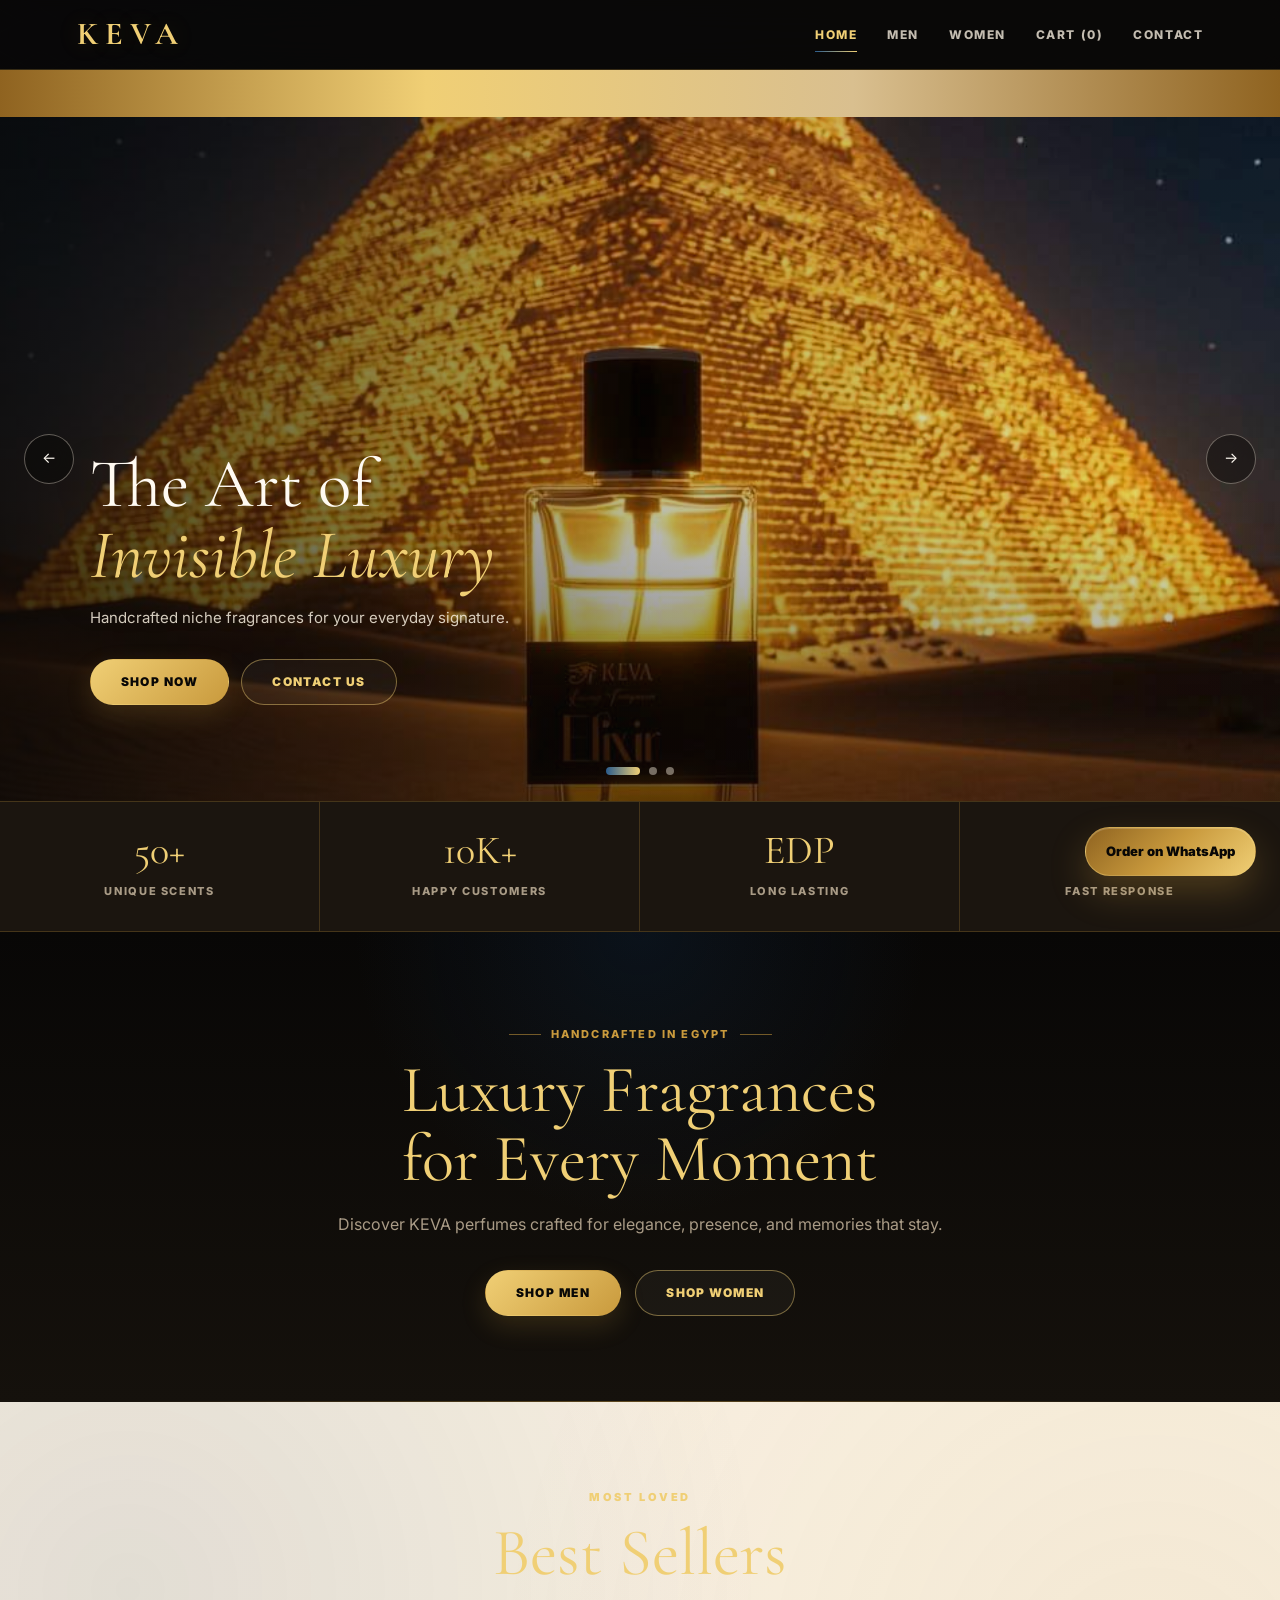
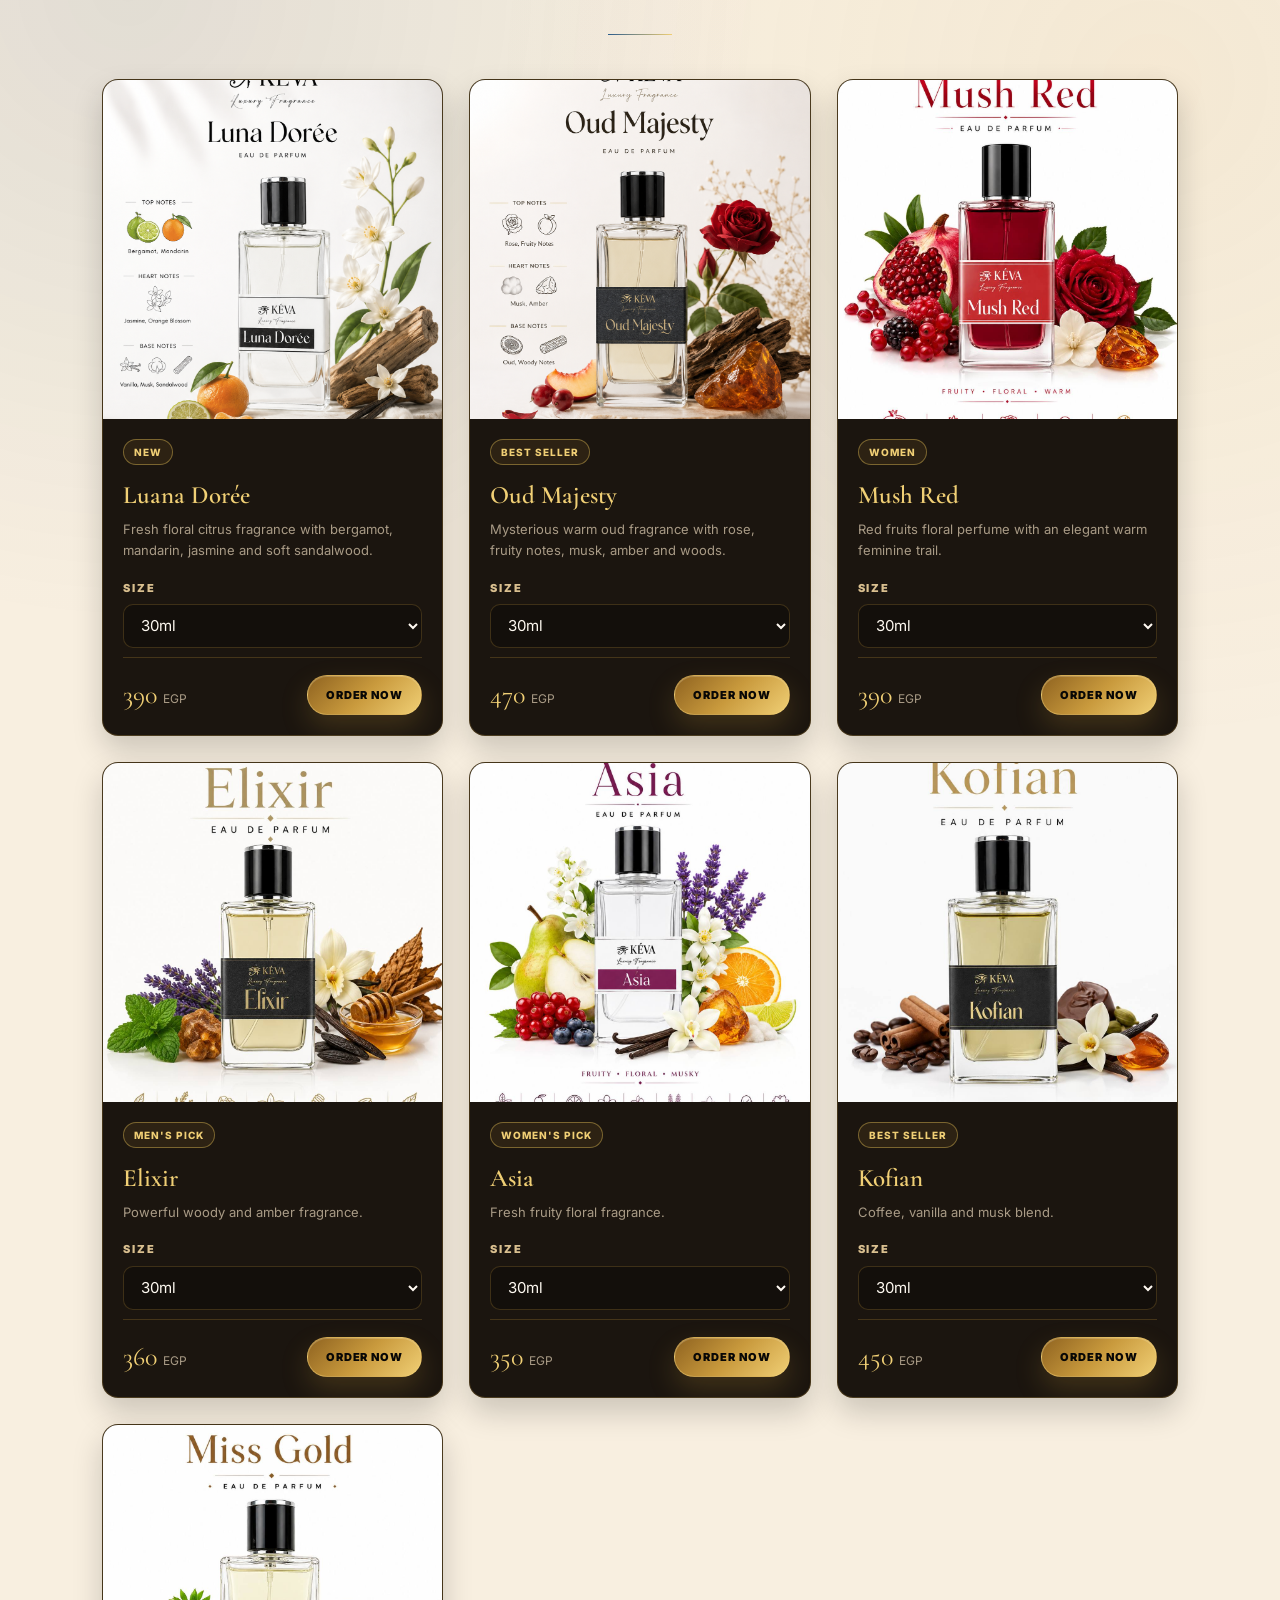
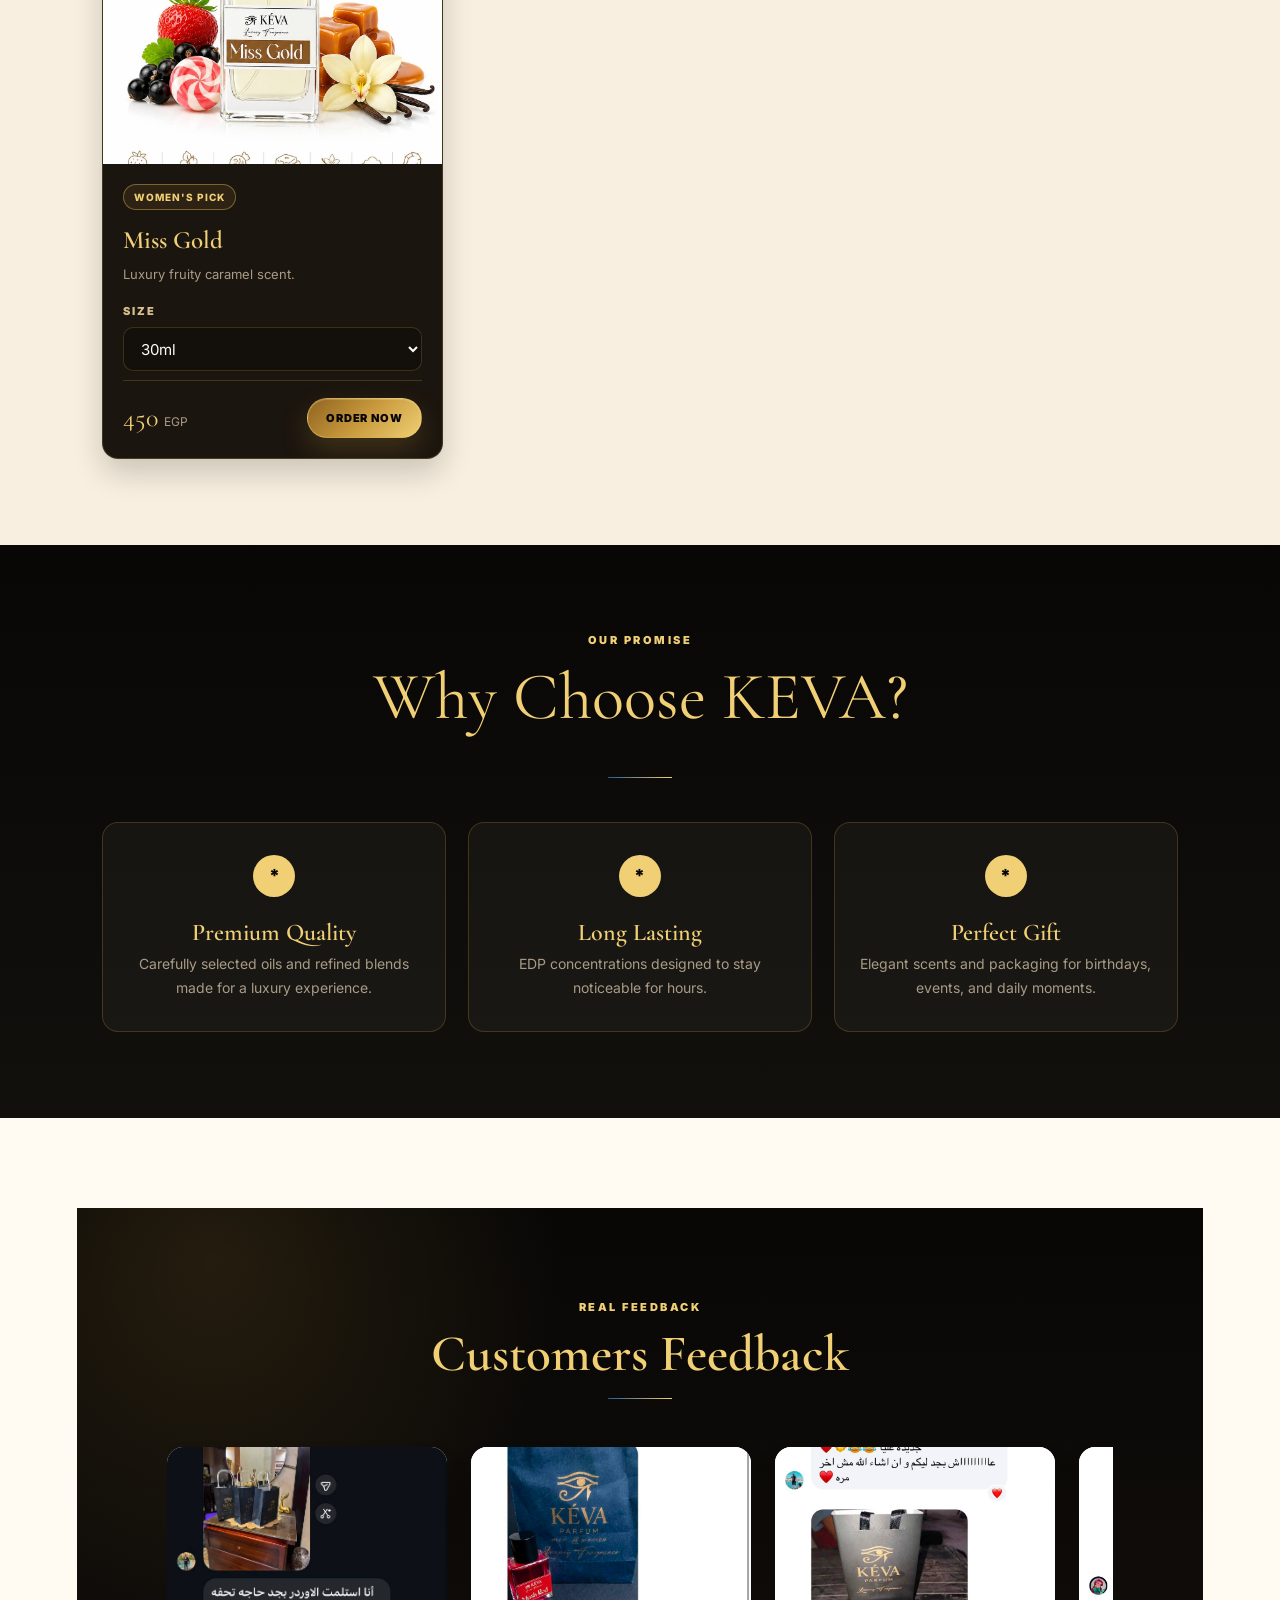
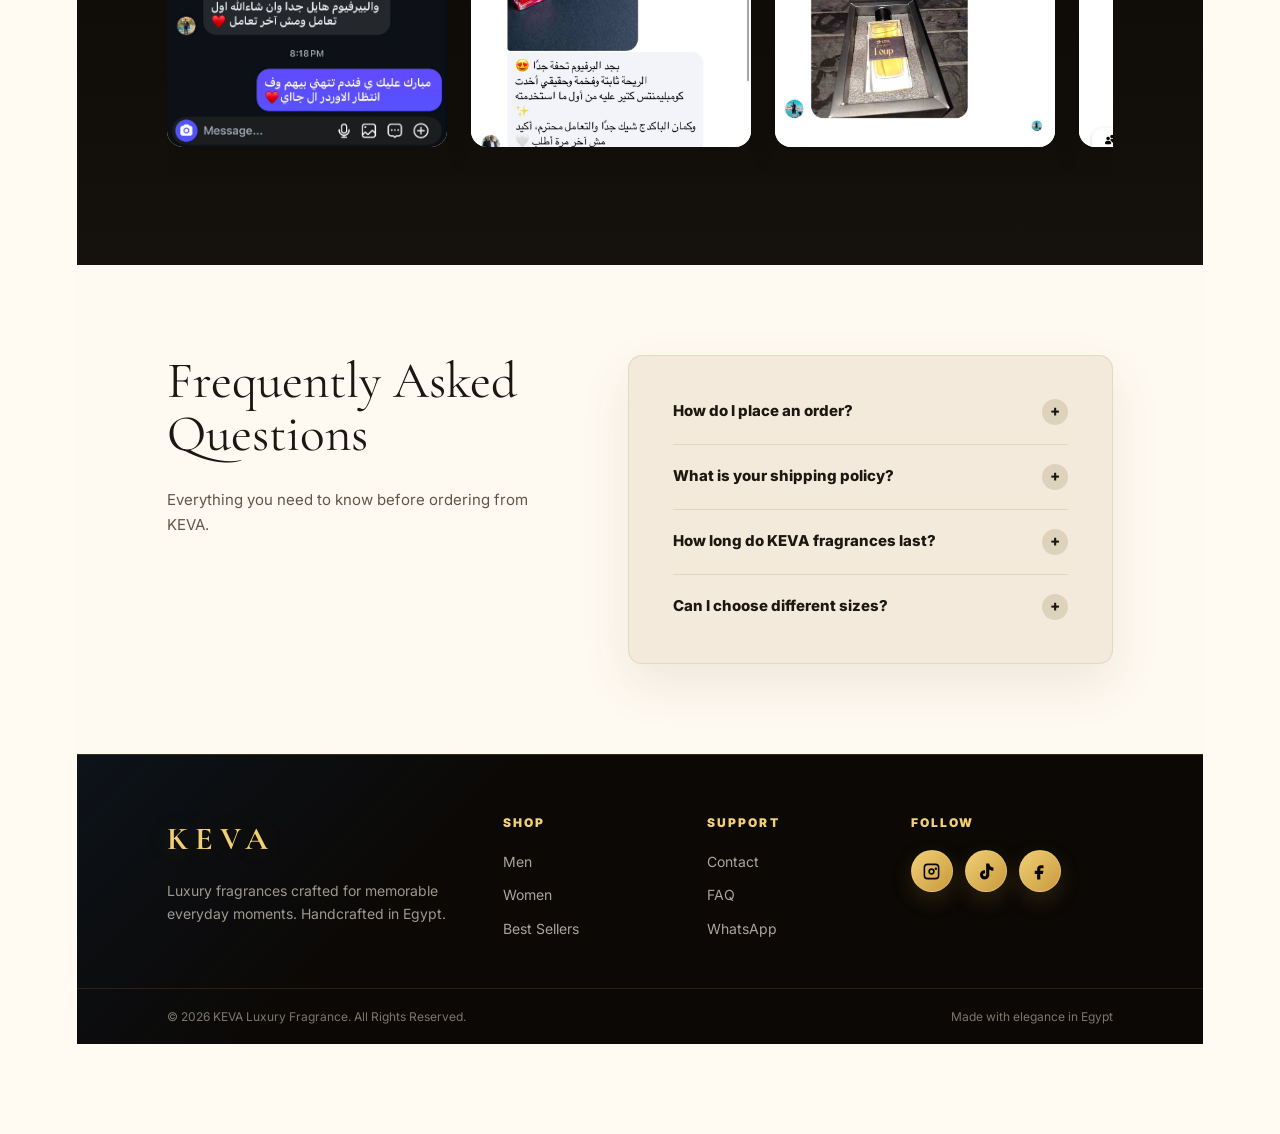
==== commit 3b780609: "Update project" ====
--- a/index.html
+++ b/index.html
@@ -426,14 +426,7 @@
       </select>
     </div>
 
-    <div class="qty-box">
-      <label>Quantity</label>
-      <div class="qty-control">
-        <button type="button" class="qty-btn" onclick="changeQty(this, -1)">-</button>
-        <span class="qty-value">1</span>
-        <button type="button" class="qty-btn" onclick="changeQty(this, 1)">+</button>
-      </div>
-    </div>
+   
 
     <div class="card-footer">
       <div class="price">390 <small>EGP</small></div>
@@ -458,14 +451,7 @@
       </select>
     </div>
 
-    <div class="qty-box">
-      <label>Quantity</label>
-      <div class="qty-control">
-        <button type="button" class="qty-btn" onclick="changeQty(this, -1)">-</button>
-        <span class="qty-value">1</span>
-        <button type="button" class="qty-btn" onclick="changeQty(this, 1)">+</button>
-      </div>
-    </div>
+   
 
     <div class="card-footer">
       <div class="price">470 <small>EGP</small></div>
@@ -490,14 +476,7 @@
       </select>
     </div>
 
-    <div class="qty-box">
-      <label>Quantity</label>
-      <div class="qty-control">
-        <button type="button" class="qty-btn" onclick="changeQty(this, -1)">-</button>
-        <span class="qty-value">1</span>
-        <button type="button" class="qty-btn" onclick="changeQty(this, 1)">+</button>
-      </div>
-    </div>
+   
 
     <div class="card-footer">
       <div class="price">390 <small>EGP</small></div>
@@ -522,14 +501,7 @@
             </select>
           </div>
 
-          <div class="qty-box">
-            <label>Quantity</label>
-            <div class="qty-control">
-              <button type="button" class="qty-btn" onclick="changeQty(this, -1)">-</button>
-              <span class="qty-value">1</span>
-              <button type="button" class="qty-btn" onclick="changeQty(this, 1)">+</button>
-            </div>
-          </div>
+        
 
           <div class="card-footer">
             <div class="price">360 <small>EGP</small></div>
@@ -554,14 +526,7 @@
             </select>
           </div>
 
-          <div class="qty-box">
-            <label>Quantity</label>
-            <div class="qty-control">
-              <button type="button" class="qty-btn" onclick="changeQty(this, -1)">-</button>
-              <span class="qty-value">1</span>
-              <button type="button" class="qty-btn" onclick="changeQty(this, 1)">+</button>
-            </div>
-          </div>
+         
 
           <div class="card-footer">
             <div class="price">350 <small>EGP</small></div>
@@ -586,14 +551,7 @@
             </select>
           </div>
 
-          <div class="qty-box">
-            <label>Quantity</label>
-            <div class="qty-control">
-              <button type="button" class="qty-btn" onclick="changeQty(this, -1)">-</button>
-              <span class="qty-value">1</span>
-              <button type="button" class="qty-btn" onclick="changeQty(this, 1)">+</button>
-            </div>
-          </div>
+        
 
           <div class="card-footer">
             <div class="price">450 <small>EGP</small></div>
@@ -618,14 +576,7 @@
             </select>
           </div>
 
-          <div class="qty-box">
-            <label>Quantity</label>
-            <div class="qty-control">
-              <button type="button" class="qty-btn" onclick="changeQty(this, -1)">-</button>
-              <span class="qty-value">1</span>
-              <button type="button" class="qty-btn" onclick="changeQty(this, 1)">+</button>
-            </div>
-          </div>
+         
 
           <div class="card-footer">
             <div class="price">450 <small>EGP</small></div>
--- a/style.css
+++ b/style.css
@@ -214,13 +214,8 @@
 }
 
 @keyframes marquee {
-  from {
-    transform: translateX(0);
-  }
-
-  to {
-    transform: translateX(-100%);
-  }
+  from { transform: translateX(0); }
+  to { transform: translateX(-100%); }
 }
 
 .slider {
@@ -466,6 +461,20 @@
   box-shadow: 0 18px 36px rgba(201, 154, 61, .28);
 }
 
+.btn-gold:active,
+.gold-btn:active {
+  transform: translateY(0);
+  background: var(--noir);
+  color: var(--gold-light);
+  box-shadow: inset 0 0 0 1px rgba(240, 207, 117, .5);
+}
+
+.btn-outline:active {
+  background: var(--gold-light);
+  border-color: var(--gold-light);
+  color: var(--noir);
+}
+
 .page-header {
   padding: calc(var(--nav-h) + 58px) 8% 54px;
   text-align: center;
@@ -587,9 +596,9 @@
 
 .products-page {
   background:
-    radial-gradient(circle at 10% 8%, rgba(21, 57, 99, .16), transparent 26%),
-    radial-gradient(circle at 90% 12%, rgba(201, 154, 61, .10), transparent 28%),
-    var(--obsidian);
+    radial-gradient(circle at 10% 8%, rgba(21, 57, 99, .10), transparent 26%),
+    radial-gradient(circle at 90% 12%, rgba(201, 154, 61, .08), transparent 28%),
+    var(--papyrus);
 }
 
 .products-grid {
@@ -637,14 +646,15 @@
 
 .product-card img {
   width: 100%;
-  height: 280px;
+  aspect-ratio: 1 / 1;
+  height: auto;
   object-fit: cover;
-  transition: transform .65s ease, filter .65s ease;
+  transition: transform .5s var(--ease), filter .5s ease;
 }
 
 .product-card:hover img {
-  transform: scale(1.045);
-  filter: saturate(1.08);
+  transform: scale(1.1);
+  filter: saturate(1.12);
 }
 
 .card-body {
@@ -727,33 +737,33 @@
   grid-template-columns: 38px 1fr 38px;
   align-items: center;
   overflow: hidden;
-  background: var(--porcelain);
-  border: 1px solid var(--border);
+  background: linear-gradient(135deg, var(--gold-deep), var(--gold));
+  border: 1px solid rgba(240, 207, 117, .45);
   border-radius: var(--radius-sm);
+  box-shadow: inset 0 1px 0 rgba(255, 255, 255, .14);
 }
 
 .qty-btn {
   height: 100%;
   border: 0;
   background: transparent;
-  color: var(--ink);
+  color: var(--noir);
   font-size: 18px;
   font-weight: 800;
   transition: background .22s ease, color .22s ease;
 }
 
 .qty-btn:hover {
-  background: var(--gold-light);
+  background: rgba(0, 0, 0, .18);
+  color: var(--porcelain);
+}
+
+.qty-value {
   color: var(--noir);
-}
-
-.qty-value {
-  color: var(--ink);
   text-align: center;
   font-size: 14px;
   font-weight: 800;
 }
-
 .card-footer {
   display: flex;
   align-items: center;
@@ -781,11 +791,13 @@
 .add-btn {
   min-height: 40px;
   padding: 10px 18px;
-  border: 0;
+  border: 1px solid rgba(240, 207, 117, .45);
   border-radius: 99px;
-  background: linear-gradient(135deg, var(--green), #03a25f);
-  color: #fff;
-  box-shadow: 0 12px 28px rgba(15, 181, 109, .22);
+  background: linear-gradient(135deg, var(--gold-deep), var(--gold), var(--gold-light));
+  color: var(--noir);
+  box-shadow:
+    0 12px 28px rgba(201, 154, 61, .22),
+    inset 0 1px 0 rgba(255, 255, 255, .18);
   font-size: 11px;
   font-weight: 900;
   letter-spacing: .09em;
@@ -795,8 +807,18 @@
 
 .add-btn:hover {
   transform: translateY(-2px);
-  filter: brightness(1.05);
-  box-shadow: 0 18px 38px rgba(15, 181, 109, .32);
+  filter: brightness(1.08);
+  box-shadow:
+    0 18px 38px rgba(201, 154, 61, .32),
+    inset 0 1px 0 rgba(255, 255, 255, .18);
+}
+
+.add-btn:active {
+  transform: translateY(0);
+  background: var(--noir);
+  color: var(--gold-light);
+  border-color: var(--gold-light);
+  box-shadow: inset 0 0 0 1px rgba(240, 207, 117, .5);
 }
 
 .why-keva {
@@ -866,7 +888,7 @@
   font-size: clamp(34px, 4vw, 56px);
 }
 
-.faq-left>p {
+.faq-left > p {
   color: var(--muted-dark);
   margin: 16px 0 42px;
 }
@@ -1107,12 +1129,23 @@
   min-height: 48px;
   padding: 13px 20px;
   border-radius: 99px;
-  background: linear-gradient(135deg, var(--green), #07a160);
-  color: #fff;
-  box-shadow: 0 16px 36px rgba(15, 181, 109, .25);
+  background: linear-gradient(135deg, var(--gold-deep), var(--gold), var(--gold-light));
+  color: var(--noir);
+  border: 1px solid rgba(240, 207, 117, .45);
+  box-shadow:
+    0 16px 36px rgba(201, 154, 61, .28),
+    inset 0 1px 0 rgba(255, 255, 255, .18);
   font-size: 13px;
   font-weight: 900;
-  transition: transform .25s ease, box-shadow .25s ease;
+  transition: transform .25s ease, box-shadow .25s ease, filter .25s ease;
+}
+
+.whatsapp-btn:hover {
+  transform: translateY(-3px);
+  filter: brightness(1.08);
+  box-shadow:
+    0 22px 46px rgba(201, 154, 61, .38),
+    inset 0 1px 0 rgba(255, 255, 255, .18);
 }
 
 .whatsapp-btn:hover {
@@ -1361,13 +1394,27 @@
   gap: 10px;
   border: 0;
   border-radius: 99px;
-  background: linear-gradient(135deg, var(--green), #05a761);
-  color: #fff;
-  box-shadow: 0 18px 38px rgba(15, 181, 109, .24);
+  background: linear-gradient(135deg, var(--gold-deep), var(--gold), var(--gold-light));
+  color: var(--noir);
+  box-shadow: 0 18px 38px rgba(201, 154, 61, .28);
   font-size: 13px;
   font-weight: 900;
   letter-spacing: .08em;
   text-transform: uppercase;
+  transition: transform .25s ease, box-shadow .25s ease, filter .25s ease;
+}
+
+.order-submit-btn:hover {
+  transform: translateY(-2px);
+  filter: brightness(1.08);
+  box-shadow: 0 24px 48px rgba(201, 154, 61, .38);
+}
+
+.order-submit-btn:active {
+  transform: translateY(0);
+  background: var(--noir);
+  color: var(--gold-light);
+  box-shadow: inset 0 0 0 1px rgba(240, 207, 117, .5);
 }
 
 body.women-page {
@@ -1440,7 +1487,6 @@
     opacity: 0;
     transform: translateY(24px);
   }
-
   to {
     opacity: 1;
     transform: translateY(0);
@@ -1452,7 +1498,6 @@
     opacity: 0;
     transform: translateY(16px) scale(.98);
   }
-
   to {
     opacity: 1;
     transform: translateY(0) scale(1);
@@ -1460,15 +1505,8 @@
 }
 
 @keyframes socialFloat {
-
-  0%,
-  100% {
-    transform: translateY(0);
-  }
-
-  50% {
-    transform: translateY(-4px);
-  }
+  0%, 100% { transform: translateY(0); }
+  50% { transform: translateY(-4px); }
 }
 
 @media (max-width: 900px) {
@@ -1583,10 +1621,6 @@
     gap: 16px;
   }
 
-  .product-card img {
-    height: 220px;
-  }
-
   .order-form-row,
   .contact-grid {
     grid-template-columns: 1fr;
@@ -1621,16 +1655,12 @@
   }
 
   .products-grid {
-    grid-template-columns: 1fr 1fr;
-    gap: 12px;
+    grid-template-columns: 1fr;
+    gap: 14px;
   }
 
   .product-card {
     border-radius: 12px;
-  }
-
-  .product-card img {
-    height: 178px;
   }
 
   .card-body {
@@ -1668,7 +1698,6 @@
 }
 
 @media (prefers-reduced-motion: reduce) {
-
   *,
   *::before,
   *::after {
@@ -1701,6 +1730,15 @@
   margin-bottom: 10px;
 }
 
+.feedback-head h2::after {
+  content: "";
+  display: block;
+  width: 64px;
+  height: 1px;
+  margin: 16px auto 0;
+  background: linear-gradient(90deg, var(--lapis-light, #2b5c8c), var(--gold, #c99a3d));
+}
+
 .feedback-rating {
   display: flex;
   align-items: center;
@@ -1710,10 +1748,7 @@
   font-size: 14px;
 }
 
-.feedback-rating strong {
-  color: #0fae83;
-  font-weight: 800;
-}
+.feedback-rating strong { color: #0fae83; font-weight: 800; }
 
 .stars {
   color: #050505;
@@ -1740,9 +1775,7 @@
   -webkit-overflow-scrolling: touch;
 }
 
-.feedback-track::-webkit-scrollbar {
-  display: none;
-}
+.feedback-track::-webkit-scrollbar { display: none; }
 
 .feedback-card {
   overflow: hidden;
@@ -1782,9 +1815,7 @@
   margin-bottom: 16px;
 }
 
-.feedback-body .stars {
-  margin: auto 0 14px;
-}
+.feedback-body .stars { margin: auto 0 14px; }
 
 .feedback-body h3 {
   color: #050505;
@@ -1798,8 +1829,7 @@
   content: "✓";
   display: inline-grid;
   place-items: center;
-  width: 16px;
-  height: 16px;
+  width: 16px; height: 16px;
   margin-left: 5px;
   border-radius: 50%;
   background: #050505;
@@ -1807,14 +1837,10 @@
   font-size: 10px;
 }
 
-.feedback-body span {
-  color: #777;
-  font-size: 13px;
-}
+.feedback-body span { color: #777; font-size: 13px; }
 
 .feedback-arrow {
-  width: 44px;
-  height: 44px;
+  width: 44px; height: 44px;
   border: 0;
   background: transparent;
   color: #050505;
@@ -1835,8 +1861,8 @@
 .feedback-gallery {
   padding: 90px 8%;
   background:
-    radial-gradient(circle at 12% 8%, rgba(201, 154, 61, .10), transparent 28%),
-    var(--papyrus, #f8efe0);
+    radial-gradient(circle at 12% 8%, rgba(201, 154, 61, .14), transparent 30%),
+    linear-gradient(180deg, var(--noir, #080706), var(--obsidian, #15110c));
   overflow: hidden;
 }
 
@@ -1846,11 +1872,20 @@
 }
 
 .feedback-gallery-head h2 {
-  color: var(--ink, #120f0b);
+  color: var(--gold-light, #f0cf75);
   font-family: var(--font-display, "Cormorant Garamond", serif);
   font-size: clamp(34px, 4vw, 56px);
   font-weight: 600;
   line-height: 1.05;
+}
+
+.feedback-gallery-head h2::after {
+  content: "";
+  display: block;
+  width: 64px;
+  height: 1px;
+  margin: 16px auto 0;
+  background: linear-gradient(90deg, var(--lapis-light, #2b5c8c), var(--gold-light, #f0cf75));
 }
 
 .feedback-gallery-grid {
@@ -1866,15 +1901,11 @@
   -webkit-overflow-scrolling: touch;
 }
 
-.feedback-gallery-grid::-webkit-scrollbar {
-  height: 6px;
-}
-
+.feedback-gallery-grid::-webkit-scrollbar { height: 6px; }
 .feedback-gallery-grid::-webkit-scrollbar-track {
   background: rgba(18, 15, 11, .08);
   border-radius: 99px;
 }
-
 .feedback-gallery-grid::-webkit-scrollbar-thumb {
   background: rgba(201, 154, 61, .65);
   border-radius: 99px;
@@ -1911,10 +1942,7 @@
     grid-template-columns: 1fr 1fr;
     gap: 36px;
   }
-
-  .footer-brand {
-    grid-column: 1 / -1;
-  }
+  .footer-brand { grid-column: 1 / -1; }
 
   .hero,
   .products-page,
@@ -1924,18 +1952,10 @@
     padding: 72px 6%;
   }
 
-  .faq-section {
-    padding: 72px 6%;
-    gap: 48px;
-  }
-
-  .col-banner-item {
-    min-height: 370px;
-  }
-
-  .col-banner-content {
-    padding: 28px;
-  }
+  .faq-section { padding: 72px 6%; gap: 48px; }
+
+  .col-banner-item { min-height: 370px; }
+  .col-banner-content { padding: 28px; }
 }
 
 /* ── 900px ── */
@@ -1943,31 +1963,24 @@
   .footer-main {
     grid-template-columns: 1fr 1fr;
   }
-
-  .footer-brand {
-    grid-column: 1 / -1;
-  }
+  .footer-brand { grid-column: 1 / -1; }
 
   .feedback-gallery-grid {
     grid-auto-columns: minmax(240px, 80vw);
     gap: 16px;
   }
 
-  .feedback-shot img {
-    height: 270px;
-  }
+  .feedback-shot img { height: 270px; }
 }
 
 /* ── 768px: tablet ── */
 @media (max-width: 768px) {
-
   /* Nav */
   nav {
     display: none;
     position: absolute;
     top: var(--nav-h);
-    left: 0;
-    right: 0;
+    left: 0; right: 0;
     padding: 24px 8%;
     flex-direction: column;
     gap: 18px;
@@ -1976,51 +1989,18 @@
     z-index: 999;
   }
 
-  body.women-page nav {
-    background: rgba(255, 250, 242, .98);
-  }
-
-  nav.open {
-    display: flex;
-  }
-
-  .nav-toggle {
-    display: flex;
-  }
+  body.women-page nav { background: rgba(255, 250, 242, .98); }
+  nav.open { display: flex; }
+  .nav-toggle { display: flex; }
 
   /* Slider */
-  .slider {
-    height: 58vh;
-    min-height: 390px;
-  }
-
-  .slide::after {
-    background: rgba(8, 7, 6, .48);
-  }
-
-  .slide-content {
-    left: 6%;
-    right: 6%;
-    bottom: 12%;
-    max-width: none;
-  }
-
-  .slide-content h2 {
-    font-size: 34px;
-  }
-
-  .slider-btn {
-    width: 42px;
-    height: 42px;
-  }
-
-  .slider-btn.prev {
-    left: 12px;
-  }
-
-  .slider-btn.next {
-    right: 12px;
-  }
+  .slider { height: 58vh; min-height: 390px; }
+  .slide::after { background: rgba(8, 7, 6, .48); }
+  .slide-content { left: 6%; right: 6%; bottom: 12%; max-width: none; }
+  .slide-content h2 { font-size: 34px; }
+  .slider-btn { width: 42px; height: 42px; }
+  .slider-btn.prev { left: 12px; }
+  .slider-btn.next { right: 12px; }
 
   /* Sections */
   .hero,
@@ -2032,459 +2012,92 @@
   }
 
   /* Stats strip: 2-col */
-  .stats-strip {
-    grid-template-columns: 1fr 1fr;
-  }
-
-  .stat-item:nth-child(2) {
-    border-right: 0;
-  }
-
+  .stats-strip { grid-template-columns: 1fr 1fr; }
+  .stat-item:nth-child(2) { border-right: 0; }
   .stat-item:nth-child(1),
-  .stat-item:nth-child(2) {
-    border-bottom: 1px solid var(--border);
-  }
+  .stat-item:nth-child(2) { border-bottom: 1px solid var(--border); }
 
   /* Collection banner: stack */
-  .collection-banner {
-    grid-template-columns: 1fr;
-  }
-
-  .col-banner-item {
-    min-height: 320px;
-  }
+  .collection-banner { grid-template-columns: 1fr; }
+  .col-banner-item { min-height: 320px; }
 
   /* FAQ: stack */
-  .faq-section {
-    grid-template-columns: 1fr;
-    gap: 32px;
-    padding: 64px 5%;
-  }
-
-  .faq-right {
-    padding: 18px 20px;
-  }
+  .faq-section { grid-template-columns: 1fr; gap: 32px; padding: 64px 5%; }
+  .faq-right { padding: 18px 20px; }
 
   /* Products grid */
   .products-grid {
     grid-template-columns: repeat(auto-fill, minmax(210px, 1fr));
     gap: 16px;
   }
-
-  .product-card img {
-    height: 220px;
-  }
-
   /* Order modal form */
   .order-form-row,
-  .contact-grid {
-    grid-template-columns: 1fr;
-  }
+  .contact-grid { grid-template-columns: 1fr; }
 
   /* Footer */
-  .footer-bottom {
-    flex-direction: column;
-    padding: 18px 6%;
-  }
+  .footer-bottom { flex-direction: column; padding: 18px 6%; }
 
   /* Feedback carousel */
-  .real-feedback {
-    padding: 64px 5%;
-  }
-
-  .feedback-wrap {
-    grid-template-columns: 1fr;
-  }
-
-  .feedback-arrow {
-    display: none;
-  }
-
-  .feedback-track {
-    grid-auto-columns: 78%;
-  }
-
-  .feedback-card img {
-    height: 210px;
-  }
-
-  .feedback-body {
-    min-height: auto;
-  }
+  .real-feedback { padding: 64px 5%; }
+  .feedback-wrap { grid-template-columns: 1fr; }
+  .feedback-arrow { display: none; }
+  .feedback-track { grid-auto-columns: 78%; }
+  .feedback-card img { height: 210px; }
+  .feedback-body { min-height: auto; }
 
   /* Feedback gallery */
-  .feedback-gallery {
-    padding: 64px 5%;
-  }
-
+  .feedback-gallery { padding: 64px 5%; }
   .feedback-gallery-grid {
     grid-auto-columns: minmax(240px, 82vw);
     gap: 14px;
   }
-
-  .feedback-shot img {
-    height: 240px;
-  }
+  .feedback-shot img { height: 240px; }
 
   /* Cart layout */
-  .cart-layout {
-    grid-template-columns: 1fr !important;
-  }
-
-  .cart-summary {
-    position: static !important;
-  }
-
+  .cart-layout { grid-template-columns: 1fr !important; }
+  .cart-summary { position: static !important; }
   .cart-table th:nth-child(2),
-  .cart-table td:nth-child(2) {
-    display: none;
-  }
+  .cart-table td:nth-child(2) { display: none; }
 
   /* Contact page */
-  .contact-section {
-    grid-template-columns: 1fr !important;
-    gap: 36px;
-    padding: 56px 5% !important;
-  }
-
-  .contact-form-panel {
-    padding: 26px 22px !important;
-  }
-
-  .form-row {
-    grid-template-columns: 1fr !important;
-  }
+  .contact-section { grid-template-columns: 1fr !important; gap: 36px; padding: 56px 5% !important; }
+  .contact-form-panel { padding: 26px 22px !important; }
+  .form-row { grid-template-columns: 1fr !important; }
 }
 
 /* ── 600px: large phone ── */
 @media (max-width: 600px) {
-
   .hero h1,
-  .page-title {
-    font-size: clamp(32px, 8vw, 52px);
-  }
-
-  .cta-band h2 {
-    font-size: clamp(28px, 7vw, 44px);
-  }
-
-  .features {
-    grid-template-columns: 1fr;
-    gap: 14px;
-  }
-
-  .collection-banner {
-    gap: 0;
-  }
-
-  .col-banner-item {
-    min-height: 280px;
-  }
-
-  .col-banner-content {
-    padding: 22px 20px;
-  }
-
-  .col-banner-content h3 {
-    font-size: 30px;
-    margin-bottom: 14px;
-  }
-
-  .testimonials-grid {
-    grid-template-columns: 1fr;
-    gap: 14px;
-  }
-
-  .stat-num {
-    font-size: 34px;
-  }
-
-  .footer-main {
-    grid-template-columns: 1fr;
-    padding: 44px 6% 30px;
-  }
-
-  .feedback-track {
-    grid-auto-columns: 88%;
-  }
+  .page-title { font-size: clamp(28px, 8vw, 46px); }
+
+  .cta-band h2 { font-size: clamp(26px, 7vw, 38px); }
+
+  .products-grid { grid-template-columns: 1fr; gap: 14px; }
+
+  .features { grid-template-columns: 1fr; gap: 14px; }
+
+  .collection-banner { gap: 0; }
+  .col-banner-item { min-height: 280px; }
+  .col-banner-content { padding: 22px 20px; }
+  .col-banner-content h3 { font-size: 30px; margin-bottom: 14px; }
+
+  .testimonials-grid { grid-template-columns: 1fr; gap: 14px; }
+
+  .stat-num { font-size: 34px; }
+
+  .footer-main { grid-template-columns: 1fr; padding: 44px 6% 30px; }
+
+  .feedback-track { grid-auto-columns: 88%; }
 
   .feedback-gallery-grid {
     grid-auto-columns: minmax(220px, 88vw);
     gap: 12px;
   }
-
-  .feedback-shot img {
-    height: 220px;
-  }
-
-  .feedback-gallery {
-    padding: 56px 4%;
-  }
+  .feedback-shot img { height: 220px; }
+  .feedback-gallery { padding: 56px 4%; }
 }
 
 /* ── 480px: phone ── */
-@media (max-width: 480px) {
-  :root {
-    --nav-h: 62px;
-  }
-
-  header {
-    padding: 0 5%;
-  }
-
-  .logo {
-    font-size: 27px;
-  }
-
-  .marquee {
-    font-size: 10px;
-    animation-duration: 17s;
-  }
-
-  .slider {
-    min-height: 350px;
-  }
-
-  .slide-content h2 {
-    font-size: 28px;
-  }
-
-  .slide-content p {
-    font-size: 13px;
-  }
-
-  .slider-btn {
-    width: 36px;
-    height: 36px;
-    font-size: 14px;
-  }
-
-  .slider-btn.prev {
-    left: 8px;
-  }
-
-  .slider-btn.next {
-    right: 8px;
-  }
-
-  .hero,
-  .products-page,
-  .why-keva,
-  .testimonials,
-  .cta-band {
-    padding: 52px 4%;
-  }
-
-  .products-grid {
-    grid-template-columns: 1fr 1fr;
-    gap: 12px;
-  }
-
-  .product-card {
-    border-radius: 12px;
-  }
-
-  .product-card img {
-    height: 160px;
-  }
-
-  .card-body {
-    padding: 12px;
-    gap: 6px;
-  }
-
-  .product-card h3 {
-    font-size: 20px;
-  }
-
-  .card-footer {
-    flex-direction: column;
-    align-items: stretch;
-    gap: 8px;
-  }
-
-  .add-btn {
-    width: 100%;
-    text-align: center;
-  }
-
-  .price {
-    font-size: 22px;
-  }
-
-  .qty-control {
-    width: 110px;
-  }
-
-  .page-header {
-    padding: calc(var(--nav-h) + 36px) 5% 36px;
-  }
-
-  .faq-section {
-    padding: 52px 4%;
-  }
-
-  .faq-left h2 {
-    font-size: 30px;
-  }
-
-  .faq-item summary {
-    font-size: 13.5px;
-    min-height: 56px;
-  }
-
-  .faq-right {
-    padding: 12px 16px;
-  }
-
-  .footer-main {
-    grid-template-columns: 1fr;
-    padding: 40px 5% 28px;
-    gap: 28px;
-  }
-
-  .footer-bottom {
-    flex-direction: column;
-    padding: 16px 5%;
-    font-size: 11px;
-  }
-
-  .footer-links {
-    gap: 16px;
-  }
-
-  .social-links {
-    gap: 10px;
-  }
-
-  .social-links a {
-    width: 38px;
-    height: 38px;
-  }
-
-  .whatsapp-btn {
-    right: 14px;
-    bottom: 14px;
-    padding: 12px 16px;
-    font-size: 12px;
-  }
-
-  .toast {
-    right: 14px;
-    bottom: 80px;
-    padding: 12px 16px;
-    font-size: 13px;
-  }
-
-  .order-modal-backdrop {
-    padding: 10px;
-  }
-
-  .order-modal-body,
-  .order-modal-header {
-    padding: 16px;
-  }
-
-  .order-modal-header h3 {
-    font-size: 22px;
-  }
-
-  .order-product-preview strong {
-    font-size: 20px;
-  }
-
-  .order-total-line .amount {
-    font-size: 26px;
-  }
-
-  .hero-btns {
-    flex-direction: column;
-    align-items: center;
-  }
-
-  .hero-btns .btn {
-    width: 100%;
-    max-width: 280px;
-  }
-
-  .btn {
-    padding: 11px 22px;
-    font-size: 11px;
-  }
-
-  .feedback-track {
-    grid-auto-columns: 92%;
-  }
-
-  .feedback-card img {
-    height: 190px;
-  }
-
-  .feedback-body {
-    padding: 14px 12px;
-  }
-
-  .feedback-body p {
-    font-size: 14px;
-  }
-
-  .feedback-gallery-grid {
-    grid-auto-columns: 88vw;
-    gap: 10px;
-  }
-
-  .feedback-shot img {
-    height: 200px;
-  }
-}
-
-/* ── 360px: very small phone ── */
-@media (max-width: 360px) {
-  .logo {
-    font-size: 24px;
-  }
-
-  .products-grid {
-    grid-template-columns: 1fr;
-  }
-
-  .product-card img {
-    height: 220px;
-  }
-
-  .card-footer {
-    flex-direction: column;
-    align-items: stretch;
-  }
-
-  .slide-content h2 {
-    font-size: 24px;
-  }
-
-  .hero h1 {
-    font-size: 30px;
-  }
-
-  .stat-num {
-    font-size: 28px;
-  }
-
-  .stat-label {
-    font-size: 10px;
-  }
-}
-
-@media (prefers-reduced-motion: reduce) {
-
-  *,
-  *::before,
-  *::after {
-    animation-duration: .01ms !important;
-    transition-duration: .01ms !important;
-    scroll-behavior: auto !important;
-  }
-}
-
 @import url('https://fonts.googleapis.com/css2?family=Cormorant+Garamond:wght@300;400;500;600;700&family=Inter:wght@300;400;500;600;700;800&display=swap');
 
 *,
@@ -2701,13 +2314,8 @@
 }
 
 @keyframes marquee {
-  from {
-    transform: translateX(0);
-  }
-
-  to {
-    transform: translateX(-100%);
-  }
+  from { transform: translateX(0); }
+  to { transform: translateX(-100%); }
 }
 
 .slider {
@@ -2953,6 +2561,20 @@
   box-shadow: 0 18px 36px rgba(201, 154, 61, .28);
 }
 
+.btn-gold:active,
+.gold-btn:active {
+  transform: translateY(0);
+  background: var(--noir);
+  color: var(--gold-light);
+  box-shadow: inset 0 0 0 1px rgba(240, 207, 117, .5);
+}
+
+.btn-outline:active {
+  background: var(--gold-light);
+  border-color: var(--gold-light);
+  color: var(--noir);
+}
+
 .page-header {
   padding: calc(var(--nav-h) + 58px) 8% 54px;
   text-align: center;
@@ -3074,9 +2696,9 @@
 
 .products-page {
   background:
-    radial-gradient(circle at 10% 8%, rgba(21, 57, 99, .16), transparent 26%),
-    radial-gradient(circle at 90% 12%, rgba(201, 154, 61, .10), transparent 28%),
-    var(--obsidian);
+    radial-gradient(circle at 10% 8%, rgba(21, 57, 99, .10), transparent 26%),
+    radial-gradient(circle at 90% 12%, rgba(201, 154, 61, .08), transparent 28%),
+    var(--papyrus);
 }
 
 .products-grid {
@@ -3124,14 +2746,15 @@
 
 .product-card img {
   width: 100%;
-  height: 280px;
+  aspect-ratio: 1 / 1;
+  height: auto;
   object-fit: cover;
-  transition: transform .65s ease, filter .65s ease;
+  transition: transform .5s var(--ease), filter .5s ease;
 }
 
 .product-card:hover img {
-  transform: scale(1.045);
-  filter: saturate(1.08);
+  transform: scale(1.1);
+  filter: saturate(1.12);
 }
 
 .card-body {
@@ -3214,33 +2837,33 @@
   grid-template-columns: 38px 1fr 38px;
   align-items: center;
   overflow: hidden;
-  background: var(--porcelain);
-  border: 1px solid var(--border);
+  background: linear-gradient(135deg, var(--gold-deep), var(--gold));
+  border: 1px solid rgba(240, 207, 117, .45);
   border-radius: var(--radius-sm);
+  box-shadow: inset 0 1px 0 rgba(255, 255, 255, .14);
 }
 
 .qty-btn {
   height: 100%;
   border: 0;
   background: transparent;
-  color: var(--ink);
+  color: var(--noir);
   font-size: 18px;
   font-weight: 800;
   transition: background .22s ease, color .22s ease;
 }
 
 .qty-btn:hover {
-  background: var(--gold-light);
+  background: rgba(0, 0, 0, .18);
+  color: var(--porcelain);
+}
+
+.qty-value {
   color: var(--noir);
-}
-
-.qty-value {
-  color: var(--ink);
   text-align: center;
   font-size: 14px;
   font-weight: 800;
 }
-
 .card-footer {
   display: flex;
   align-items: center;
@@ -3268,11 +2891,13 @@
 .add-btn {
   min-height: 40px;
   padding: 10px 18px;
-  border: 0;
+  border: 1px solid rgba(240, 207, 117, .45);
   border-radius: 99px;
-  background: linear-gradient(135deg, var(--green), #03a25f);
-  color: #fff;
-  box-shadow: 0 12px 28px rgba(15, 181, 109, .22);
+  background: linear-gradient(135deg, var(--gold-deep), var(--gold), var(--gold-light));
+  color: var(--noir);
+  box-shadow:
+    0 12px 28px rgba(201, 154, 61, .22),
+    inset 0 1px 0 rgba(255, 255, 255, .18);
   font-size: 11px;
   font-weight: 900;
   letter-spacing: .09em;
@@ -3282,8 +2907,18 @@
 
 .add-btn:hover {
   transform: translateY(-2px);
-  filter: brightness(1.05);
-  box-shadow: 0 18px 38px rgba(15, 181, 109, .32);
+  filter: brightness(1.08);
+  box-shadow:
+    0 18px 38px rgba(201, 154, 61, .32),
+    inset 0 1px 0 rgba(255, 255, 255, .18);
+}
+
+.add-btn:active {
+  transform: translateY(0);
+  background: var(--noir);
+  color: var(--gold-light);
+  border-color: var(--gold-light);
+  box-shadow: inset 0 0 0 1px rgba(240, 207, 117, .5);
 }
 
 .why-keva {
@@ -3353,7 +2988,7 @@
   font-size: clamp(34px, 4vw, 56px);
 }
 
-.faq-left>p {
+.faq-left > p {
   color: var(--muted-dark);
   margin: 16px 0 42px;
 }
@@ -3594,12 +3229,23 @@
   min-height: 48px;
   padding: 13px 20px;
   border-radius: 99px;
-  background: linear-gradient(135deg, var(--green), #07a160);
-  color: #fff;
-  box-shadow: 0 16px 36px rgba(15, 181, 109, .25);
+  background: linear-gradient(135deg, var(--gold-deep), var(--gold), var(--gold-light));
+  color: var(--noir);
+  border: 1px solid rgba(240, 207, 117, .45);
+  box-shadow:
+    0 16px 36px rgba(201, 154, 61, .28),
+    inset 0 1px 0 rgba(255, 255, 255, .18);
   font-size: 13px;
   font-weight: 900;
-  transition: transform .25s ease, box-shadow .25s ease;
+  transition: transform .25s ease, box-shadow .25s ease, filter .25s ease;
+}
+
+.whatsapp-btn:hover {
+  transform: translateY(-3px);
+  filter: brightness(1.08);
+  box-shadow:
+    0 22px 46px rgba(201, 154, 61, .38),
+    inset 0 1px 0 rgba(255, 255, 255, .18);
 }
 
 .whatsapp-btn:hover {
@@ -3848,13 +3494,27 @@
   gap: 10px;
   border: 0;
   border-radius: 99px;
-  background: linear-gradient(135deg, var(--green), #05a761);
-  color: #fff;
-  box-shadow: 0 18px 38px rgba(15, 181, 109, .24);
+  background: linear-gradient(135deg, var(--gold-deep), var(--gold), var(--gold-light));
+  color: var(--noir);
+  box-shadow: 0 18px 38px rgba(201, 154, 61, .28);
   font-size: 13px;
   font-weight: 900;
   letter-spacing: .08em;
   text-transform: uppercase;
+  transition: transform .25s ease, box-shadow .25s ease, filter .25s ease;
+}
+
+.order-submit-btn:hover {
+  transform: translateY(-2px);
+  filter: brightness(1.08);
+  box-shadow: 0 24px 48px rgba(201, 154, 61, .38);
+}
+
+.order-submit-btn:active {
+  transform: translateY(0);
+  background: var(--noir);
+  color: var(--gold-light);
+  box-shadow: inset 0 0 0 1px rgba(240, 207, 117, .5);
 }
 
 body.women-page {
@@ -3927,7 +3587,6 @@
     opacity: 0;
     transform: translateY(24px);
   }
-
   to {
     opacity: 1;
     transform: translateY(0);
@@ -3939,7 +3598,6 @@
     opacity: 0;
     transform: translateY(16px) scale(.98);
   }
-
   to {
     opacity: 1;
     transform: translateY(0) scale(1);
@@ -3947,15 +3605,8 @@
 }
 
 @keyframes socialFloat {
-
-  0%,
-  100% {
-    transform: translateY(0);
-  }
-
-  50% {
-    transform: translateY(-4px);
-  }
+  0%, 100% { transform: translateY(0); }
+  50% { transform: translateY(-4px); }
 }
 
 @media (max-width: 900px) {
@@ -4070,10 +3721,6 @@
     gap: 16px;
   }
 
-  .product-card img {
-    height: 220px;
-  }
-
   .order-form-row,
   .contact-grid {
     grid-template-columns: 1fr;
@@ -4114,10 +3761,6 @@
 
   .product-card {
     border-radius: 12px;
-  }
-
-  .product-card img {
-    height: 178px;
   }
 
   .card-body {
@@ -4155,7 +3798,6 @@
 }
 
 @media (prefers-reduced-motion: reduce) {
-
   *,
   *::before,
   *::after {
@@ -4188,6 +3830,15 @@
   margin-bottom: 10px;
 }
 
+.feedback-head h2::after {
+  content: "";
+  display: block;
+  width: 64px;
+  height: 1px;
+  margin: 16px auto 0;
+  background: linear-gradient(90deg, var(--lapis-light, #2b5c8c), var(--gold, #c99a3d));
+}
+
 .feedback-rating {
   display: flex;
   align-items: center;
@@ -4197,10 +3848,7 @@
   font-size: 14px;
 }
 
-.feedback-rating strong {
-  color: #0fae83;
-  font-weight: 800;
-}
+.feedback-rating strong { color: #0fae83; font-weight: 800; }
 
 .stars {
   color: #050505;
@@ -4227,9 +3875,7 @@
   -webkit-overflow-scrolling: touch;
 }
 
-.feedback-track::-webkit-scrollbar {
-  display: none;
-}
+.feedback-track::-webkit-scrollbar { display: none; }
 
 .feedback-card {
   overflow: hidden;
@@ -4269,9 +3915,7 @@
   margin-bottom: 16px;
 }
 
-.feedback-body .stars {
-  margin: auto 0 14px;
-}
+.feedback-body .stars { margin: auto 0 14px; }
 
 .feedback-body h3 {
   color: #050505;
@@ -4285,8 +3929,7 @@
   content: "✓";
   display: inline-grid;
   place-items: center;
-  width: 16px;
-  height: 16px;
+  width: 16px; height: 16px;
   margin-left: 5px;
   border-radius: 50%;
   background: #050505;
@@ -4294,14 +3937,10 @@
   font-size: 10px;
 }
 
-.feedback-body span {
-  color: #777;
-  font-size: 13px;
-}
+.feedback-body span { color: #777; font-size: 13px; }
 
 .feedback-arrow {
-  width: 44px;
-  height: 44px;
+  width: 44px; height: 44px;
   border: 0;
   background: transparent;
   color: #050505;
@@ -4322,8 +3961,8 @@
 .feedback-gallery {
   padding: 90px 8%;
   background:
-    radial-gradient(circle at 12% 8%, rgba(201, 154, 61, .10), transparent 28%),
-    var(--papyrus, #f8efe0);
+    radial-gradient(circle at 12% 8%, rgba(201, 154, 61, .14), transparent 30%),
+    linear-gradient(180deg, var(--noir, #080706), var(--obsidian, #15110c));
   overflow: hidden;
 }
 
@@ -4333,11 +3972,20 @@
 }
 
 .feedback-gallery-head h2 {
-  color: var(--ink, #120f0b);
+  color: var(--gold-light, #f0cf75);
   font-family: var(--font-display, "Cormorant Garamond", serif);
   font-size: clamp(34px, 4vw, 56px);
   font-weight: 600;
   line-height: 1.05;
+}
+
+.feedback-gallery-head h2::after {
+  content: "";
+  display: block;
+  width: 64px;
+  height: 1px;
+  margin: 16px auto 0;
+  background: linear-gradient(90deg, var(--lapis-light, #2b5c8c), var(--gold-light, #f0cf75));
 }
 
 .feedback-gallery-grid {
@@ -4353,15 +4001,11 @@
   -webkit-overflow-scrolling: touch;
 }
 
-.feedback-gallery-grid::-webkit-scrollbar {
-  height: 6px;
-}
-
+.feedback-gallery-grid::-webkit-scrollbar { height: 6px; }
 .feedback-gallery-grid::-webkit-scrollbar-track {
   background: rgba(18, 15, 11, .08);
   border-radius: 99px;
 }
-
 .feedback-gallery-grid::-webkit-scrollbar-thumb {
   background: rgba(201, 154, 61, .65);
   border-radius: 99px;
@@ -4398,10 +4042,7 @@
     grid-template-columns: 1fr 1fr;
     gap: 36px;
   }
-
-  .footer-brand {
-    grid-column: 1 / -1;
-  }
+  .footer-brand { grid-column: 1 / -1; }
 
   .hero,
   .products-page,
@@ -4411,18 +4052,10 @@
     padding: 72px 6%;
   }
 
-  .faq-section {
-    padding: 72px 6%;
-    gap: 48px;
-  }
-
-  .col-banner-item {
-    min-height: 370px;
-  }
-
-  .col-banner-content {
-    padding: 28px;
-  }
+  .faq-section { padding: 72px 6%; gap: 48px; }
+
+  .col-banner-item { min-height: 370px; }
+  .col-banner-content { padding: 28px; }
 }
 
 /* ── 900px ── */
@@ -4430,31 +4063,24 @@
   .footer-main {
     grid-template-columns: 1fr 1fr;
   }
-
-  .footer-brand {
-    grid-column: 1 / -1;
-  }
+  .footer-brand { grid-column: 1 / -1; }
 
   .feedback-gallery-grid {
     grid-auto-columns: minmax(240px, 80vw);
     gap: 16px;
   }
 
-  .feedback-shot img {
-    height: 270px;
-  }
+  .feedback-shot img { height: 270px; }
 }
 
 /* ── 768px: tablet ── */
 @media (max-width: 768px) {
-
   /* Nav */
   nav {
     display: none;
     position: absolute;
     top: var(--nav-h);
-    left: 0;
-    right: 0;
+    left: 0; right: 0;
     padding: 24px 8%;
     flex-direction: column;
     gap: 18px;
@@ -4463,51 +4089,18 @@
     z-index: 999;
   }
 
-  body.women-page nav {
-    background: rgba(255, 250, 242, .98);
-  }
-
-  nav.open {
-    display: flex;
-  }
-
-  .nav-toggle {
-    display: flex;
-  }
+  body.women-page nav { background: rgba(255, 250, 242, .98); }
+  nav.open { display: flex; }
+  .nav-toggle { display: flex; }
 
   /* Slider */
-  .slider {
-    height: 58vh;
-    min-height: 390px;
-  }
-
-  .slide::after {
-    background: rgba(8, 7, 6, .48);
-  }
-
-  .slide-content {
-    left: 6%;
-    right: 6%;
-    bottom: 12%;
-    max-width: none;
-  }
-
-  .slide-content h2 {
-    font-size: 34px;
-  }
-
-  .slider-btn {
-    width: 42px;
-    height: 42px;
-  }
-
-  .slider-btn.prev {
-    left: 12px;
-  }
-
-  .slider-btn.next {
-    right: 12px;
-  }
+  .slider { height: 58vh; min-height: 390px; }
+  .slide::after { background: rgba(8, 7, 6, .48); }
+  .slide-content { left: 6%; right: 6%; bottom: 12%; max-width: none; }
+  .slide-content h2 { font-size: 34px; }
+  .slider-btn { width: 42px; height: 42px; }
+  .slider-btn.prev { left: 12px; }
+  .slider-btn.next { right: 12px; }
 
   /* Sections */
   .hero,
@@ -4519,2942 +4112,175 @@
   }
 
   /* Stats strip: 2-col */
-  .stats-strip {
-    grid-template-columns: 1fr 1fr;
-  }
-
-  .stat-item:nth-child(2) {
-    border-right: 0;
-  }
-
+  .stats-strip { grid-template-columns: 1fr 1fr; }
+  .stat-item:nth-child(2) { border-right: 0; }
   .stat-item:nth-child(1),
-  .stat-item:nth-child(2) {
-    border-bottom: 1px solid var(--border);
-  }
+  .stat-item:nth-child(2) { border-bottom: 1px solid var(--border); }
 
   /* Collection banner: stack */
-  .collection-banner {
-    grid-template-columns: 1fr;
-  }
-
-  .col-banner-item {
-    min-height: 320px;
-  }
+  .collection-banner { grid-template-columns: 1fr; }
+  .col-banner-item { min-height: 320px; }
 
   /* FAQ: stack */
-  .faq-section {
-    grid-template-columns: 1fr;
-    gap: 32px;
-    padding: 64px 5%;
-  }
-
-  .faq-right {
-    padding: 18px 20px;
-  }
+  .faq-section { grid-template-columns: 1fr; gap: 32px; padding: 64px 5%; }
+  .faq-right { padding: 18px 20px; }
 
   /* Products grid */
   .products-grid {
     grid-template-columns: repeat(auto-fill, minmax(210px, 1fr));
     gap: 16px;
   }
-
-  .product-card img {
-    height: 220px;
-  }
-
   /* Order modal form */
   .order-form-row,
-  .contact-grid {
-    grid-template-columns: 1fr;
-  }
+  .contact-grid { grid-template-columns: 1fr; }
 
   /* Footer */
-  .footer-bottom {
-    flex-direction: column;
-    padding: 18px 6%;
-  }
+  .footer-bottom { flex-direction: column; padding: 18px 6%; }
 
   /* Feedback carousel */
-  .real-feedback {
-    padding: 64px 5%;
-  }
-
-  .feedback-wrap {
-    grid-template-columns: 1fr;
-  }
-
-  .feedback-arrow {
-    display: none;
-  }
-
-  .feedback-track {
-    grid-auto-columns: 78%;
-  }
-
-  .feedback-card img {
-    height: 210px;
-  }
-
-  .feedback-body {
-    min-height: auto;
-  }
+  .real-feedback { padding: 64px 5%; }
+  .feedback-wrap { grid-template-columns: 1fr; }
+  .feedback-arrow { display: none; }
+  .feedback-track { grid-auto-columns: 78%; }
+  .feedback-card img { height: 210px; }
+  .feedback-body { min-height: auto; }
 
   /* Feedback gallery */
-  .feedback-gallery {
-    padding: 64px 5%;
-  }
-
+  .feedback-gallery { padding: 64px 5%; }
   .feedback-gallery-grid {
     grid-auto-columns: minmax(240px, 82vw);
     gap: 14px;
   }
-
-  .feedback-shot img {
-    height: 240px;
-  }
+  .feedback-shot img { height: 240px; }
 
   /* Cart layout */
-  .cart-layout {
-    grid-template-columns: 1fr !important;
-  }
-
-  .cart-summary {
-    position: static !important;
-  }
-
+  .cart-layout { grid-template-columns: 1fr !important; }
+  .cart-summary { position: static !important; }
   .cart-table th:nth-child(2),
-  .cart-table td:nth-child(2) {
-    display: none;
-  }
+  .cart-table td:nth-child(2) { display: none; }
 
   /* Contact page */
-  .contact-section {
-    grid-template-columns: 1fr !important;
-    gap: 36px;
-    padding: 56px 5% !important;
-  }
-
-  .contact-form-panel {
-    padding: 26px 22px !important;
-  }
-
-  .form-row {
-    grid-template-columns: 1fr !important;
-  }
+  .contact-section { grid-template-columns: 1fr !important; gap: 36px; padding: 56px 5% !important; }
+  .contact-form-panel { padding: 26px 22px !important; }
+  .form-row { grid-template-columns: 1fr !important; }
 }
 
 /* ── 600px: large phone ── */
 @media (max-width: 600px) {
-
   .hero h1,
-  .page-title {
-    font-size: clamp(32px, 8vw, 52px);
-  }
-
-  .cta-band h2 {
-    font-size: clamp(28px, 7vw, 44px);
-  }
-
-  .features {
-    grid-template-columns: 1fr;
-    gap: 14px;
-  }
-
-  .collection-banner {
-    gap: 0;
-  }
-
-  .col-banner-item {
-    min-height: 280px;
-  }
-
-  .col-banner-content {
-    padding: 22px 20px;
-  }
-
-  .col-banner-content h3 {
-    font-size: 30px;
-    margin-bottom: 14px;
-  }
-
-  .testimonials-grid {
-    grid-template-columns: 1fr;
-    gap: 14px;
-  }
-
-  .stat-num {
-    font-size: 34px;
-  }
-
-  .footer-main {
-    grid-template-columns: 1fr;
-    padding: 44px 6% 30px;
-  }
-
-  .feedback-track {
-    grid-auto-columns: 88%;
-  }
+  .page-title { font-size: clamp(28px, 8vw, 46px); }
+
+  .cta-band h2 { font-size: clamp(26px, 7vw, 38px); }
+
+  .products-grid { grid-template-columns: 1fr 1fr; gap: 12px; }
+
+  .features { grid-template-columns: 1fr; gap: 14px; }
+
+  .collection-banner { gap: 0; }
+  .col-banner-item { min-height: 280px; }
+  .col-banner-content { padding: 22px 20px; }
+  .col-banner-content h3 { font-size: 30px; margin-bottom: 14px; }
+
+  .testimonials-grid { grid-template-columns: 1fr; gap: 14px; }
+
+  .stat-num { font-size: 34px; }
+
+  .footer-main { grid-template-columns: 1fr; padding: 44px 6% 30px; }
+
+  .feedback-track { grid-auto-columns: 88%; }
 
   .feedback-gallery-grid {
     grid-auto-columns: minmax(220px, 88vw);
     gap: 12px;
   }
-
-  .feedback-shot img {
-    height: 220px;
-  }
-
-  .feedback-gallery {
-    padding: 56px 4%;
-  }
+  .feedback-shot img { height: 220px; }
+  .feedback-gallery { padding: 56px 4%; }
 }
 
 /* ── 480px: phone ── */
 @media (max-width: 480px) {
-  :root {
-    --nav-h: 62px;
-  }
-
-  header {
-    padding: 0 5%;
-  }
-
-  .logo {
-    font-size: 27px;
-  }
-
-  .marquee {
-    font-size: 10px;
-    animation-duration: 17s;
-  }
-
-  .slider {
-    min-height: 350px;
-  }
-
-  .slide-content h2 {
-    font-size: 28px;
-  }
-
-  .slide-content p {
-    font-size: 13px;
-  }
-
-  .slider-btn {
-    width: 36px;
-    height: 36px;
-    font-size: 14px;
-  }
-
-  .slider-btn.prev {
-    left: 8px;
-  }
-
-  .slider-btn.next {
-    right: 8px;
-  }
+  :root { --nav-h: 62px; }
+
+  header { padding: 0 5%; }
+  .logo { font-size: 27px; }
+
+  .marquee { font-size: 10px; animation-duration: 17s; }
+
+  .slider { min-height: 350px; }
+  .slide-content h2 { font-size: 28px; }
+  .slide-content p { font-size: 13px; }
+  .slider-btn { width: 36px; height: 36px; font-size: 14px; }
+  .slider-btn.prev { left: 8px; }
+  .slider-btn.next { right: 8px; }
 
   .hero,
   .products-page,
   .why-keva,
   .testimonials,
-  .cta-band {
-    padding: 52px 4%;
-  }
-
-  .products-grid {
-    grid-template-columns: 1fr 1fr;
-    gap: 12px;
-  }
-
-  .product-card {
-    border-radius: 12px;
-  }
-
-  .product-card img {
-    height: 160px;
-  }
-
-  .card-body {
-    padding: 12px;
-    gap: 6px;
-  }
-
-  .product-card h3 {
-    font-size: 20px;
-  }
-
-  .card-footer {
-    flex-direction: column;
-    align-items: stretch;
-    gap: 8px;
-  }
-
-  .add-btn {
-    width: 100%;
-    text-align: center;
-  }
-
-  .price {
-    font-size: 22px;
-  }
-
-  .qty-control {
-    width: 110px;
-  }
-
-  .page-header {
-    padding: calc(var(--nav-h) + 36px) 5% 36px;
-  }
-
-  .faq-section {
-    padding: 52px 4%;
-  }
-
-  .faq-left h2 {
-    font-size: 30px;
-  }
-
-  .faq-item summary {
-    font-size: 13.5px;
-    min-height: 56px;
-  }
-
-  .faq-right {
-    padding: 12px 16px;
-  }
-
-  .footer-main {
-    grid-template-columns: 1fr;
-    padding: 40px 5% 28px;
-    gap: 28px;
-  }
-
-  .footer-bottom {
-    flex-direction: column;
-    padding: 16px 5%;
-    font-size: 11px;
-  }
-
-  .footer-links {
-    gap: 16px;
-  }
-
-  .social-links {
-    gap: 10px;
-  }
-
-  .social-links a {
-    width: 38px;
-    height: 38px;
-  }
-
-  .whatsapp-btn {
-    right: 14px;
-    bottom: 14px;
-    padding: 12px 16px;
-    font-size: 12px;
-  }
-
-  .toast {
-    right: 14px;
-    bottom: 80px;
-    padding: 12px 16px;
-    font-size: 13px;
-  }
-
-  .order-modal-backdrop {
-    padding: 10px;
-  }
-
+  .cta-band { padding: 52px 4%; }
+
+  .products-grid { grid-template-columns: 1fr 1fr; gap: 12px; }
+  .product-card { border-radius: 12px; }
+  .card-body { padding: 12px; gap: 6px; }
+  .product-card h3 { font-size: 20px; }
+  .card-footer { flex-direction: column; align-items: stretch; gap: 8px; }
+  .add-btn { width: 100%; text-align: center; }
+  .price { font-size: 22px; }
+
+  .qty-control { width: 110px; }
+
+  .page-header { padding: calc(var(--nav-h) + 36px) 5% 36px; }
+
+  .faq-section { padding: 52px 4%; }
+  .faq-left h2 { font-size: 30px; }
+  .faq-item summary { font-size: 13.5px; min-height: 56px; }
+  .faq-right { padding: 12px 16px; }
+
+  .footer-main { grid-template-columns: 1fr; padding: 40px 5% 28px; gap: 28px; }
+  .footer-bottom { flex-direction: column; padding: 16px 5%; font-size: 11px; }
+  .footer-links { gap: 16px; }
+  .social-links { gap: 10px; }
+  .social-links a { width: 38px; height: 38px; }
+
+  .whatsapp-btn { right: 14px; bottom: 14px; padding: 12px 16px; font-size: 12px; }
+  .toast { right: 14px; bottom: 80px; padding: 12px 16px; font-size: 13px; }
+
+  .order-modal-backdrop { padding: 10px; }
   .order-modal-body,
-  .order-modal-header {
-    padding: 16px;
-  }
-
-  .order-modal-header h3 {
-    font-size: 22px;
-  }
-
-  .order-product-preview strong {
-    font-size: 20px;
-  }
-
-  .order-total-line .amount {
-    font-size: 26px;
-  }
-
-  .hero-btns {
-    flex-direction: column;
-    align-items: center;
-  }
-
-  .hero-btns .btn {
-    width: 100%;
-    max-width: 280px;
-  }
-
-  .btn {
-    padding: 11px 22px;
-    font-size: 11px;
-  }
-
-  .feedback-track {
-    grid-auto-columns: 92%;
-  }
-
-  .feedback-card img {
-    height: 190px;
-  }
-
-  .feedback-body {
-    padding: 14px 12px;
-  }
-
-  .feedback-body p {
-    font-size: 14px;
-  }
-
-  .feedback-gallery-grid {
-    grid-auto-columns: 88vw;
-    gap: 10px;
-  }
-
-  .feedback-shot img {
-    height: 200px;
-  }
+  .order-modal-header { padding: 16px; }
+  .order-modal-header h3 { font-size: 22px; }
+  .order-product-preview strong { font-size: 20px; }
+  .order-total-line .amount { font-size: 26px; }
+
+  .hero-btns { flex-direction: column; align-items: center; }
+  .hero-btns .btn { width: 100%; max-width: 280px; }
+
+  .btn { padding: 11px 22px; font-size: 11px; }
+
+  .feedback-track { grid-auto-columns: 92%; }
+  .feedback-card img { height: 190px; }
+  .feedback-body { padding: 14px 12px; }
+  .feedback-body p { font-size: 14px; }
+
+  .feedback-gallery-grid { grid-auto-columns: 88vw; gap: 10px; }
+  .feedback-shot img { height: 200px; }
 }
 
 /* ── 360px: very small phone ── */
 @media (max-width: 360px) {
-  .logo {
-    font-size: 24px;
-  }
-
-  .products-grid {
-    grid-template-columns: 1fr;
-  }
-
-  .product-card img {
-    height: 220px;
-  }
-
-  .card-footer {
-    flex-direction: column;
-    align-items: stretch;
-  }
-
-  .slide-content h2 {
-    font-size: 24px;
-  }
-
-  .hero h1 {
-    font-size: 30px;
-  }
-
-  .stat-num {
-    font-size: 28px;
-  }
-
-  .stat-label {
-    font-size: 10px;
-  }
+  .logo { font-size: 24px; }
+  .products-grid { grid-template-columns: 1fr 1fr; gap: 10px; }
+  .card-footer { flex-direction: column; align-items: stretch; }
+  .slide-content h2 { font-size: 24px; }
+  .hero h1 { font-size: 30px; }
+  .stat-num { font-size: 28px; }
+  .stat-label { font-size: 10px; }
 }
 
 @media (prefers-reduced-motion: reduce) {
-
-  *,
-  *::before,
-  *::after {
+  *, *::before, *::after {
     animation-duration: .01ms !important;
     transition-duration: .01ms !important;
     scroll-behavior: auto !important;
   }
-}
-
-@import url('https://fonts.googleapis.com/css2?family=Cormorant+Garamond:wght@300;400;500;600;700&family=Inter:wght@300;400;500;600;700;800&display=swap');
-
-*,
-*::before,
-*::after {
-  box-sizing: border-box;
-  margin: 0;
-  padding: 0;
-}
-
-:root {
-  --ink: #120f0b;
-  --noir: #080706;
-  --obsidian: #15110c;
-  --papyrus: #f8efe0;
-  --porcelain: #fffaf2;
-  --limestone: #eadcc5;
-  --sand: #d9bf8f;
-  --gold: #c99a3d;
-  --gold-light: #f0cf75;
-  --gold-deep: #8f6320;
-  --lapis: #153963;
-  --lapis-light: #2b5c8c;
-  --rouge: #8e2430;
-  --green: #0fb56d;
-  --red: #c0392b;
-  --text: #f8efe0;
-  --muted: #a99b86;
-  --muted-dark: #6d604f;
-  --card: #1b150f;
-  --card-soft: #21190f;
-  --border: rgba(201, 154, 61, .24);
-  --border-strong: rgba(240, 207, 117, .45);
-  --shadow: 0 26px 70px rgba(0, 0, 0, .36);
-  --radius: 16px;
-  --radius-sm: 10px;
-  --nav-h: 70px;
-  --ease: cubic-bezier(.22, 1, .36, 1);
-  --font-display: "Cormorant Garamond", serif;
-  --font-body: Inter, sans-serif;
-}
-
-html {
-  scroll-behavior: smooth;
-}
-
-body {
-  min-height: 100vh;
-  background:
-    radial-gradient(circle at 16% 8%, rgba(21, 57, 99, .20), transparent 30%),
-    radial-gradient(circle at 82% 12%, rgba(201, 154, 61, .12), transparent 28%),
-    linear-gradient(180deg, #0b0805 0%, #15110c 44%, #0b0805 100%);
-  color: var(--text);
-  font-family: var(--font-body);
-  font-size: 15px;
-  line-height: 1.65;
-  -webkit-font-smoothing: antialiased;
-}
-
-body::before {
-  content: "";
-  position: fixed;
-  inset: 0;
-  pointer-events: none;
-  z-index: -1;
-  opacity: .08;
-  background-image:
-    linear-gradient(30deg, transparent 48%, rgba(240, 207, 117, .5) 49%, transparent 51%),
-    linear-gradient(150deg, transparent 48%, rgba(240, 207, 117, .5) 49%, transparent 51%);
-  background-size: 42px 42px;
-}
-
-img {
-  display: block;
-  max-width: 100%;
-}
-
-a {
-  color: inherit;
-  text-decoration: none;
-}
-
-button,
-select,
-input,
-textarea {
-  font: inherit;
-}
-
-button {
-  cursor: pointer;
-}
-
-::selection {
-  background: var(--gold);
-  color: var(--noir);
-}
-
-::-webkit-scrollbar {
-  width: 8px;
-}
-
-::-webkit-scrollbar-track {
-  background: var(--noir);
-}
-
-::-webkit-scrollbar-thumb {
-  background: linear-gradient(var(--gold), var(--gold-deep));
-  border-radius: 99px;
-}
-
-header {
-  position: fixed;
-  top: 0;
-  left: 0;
-  right: 0;
-  z-index: 1000;
-  height: var(--nav-h);
-  padding: 0 6%;
-  display: flex;
-  align-items: center;
-  justify-content: space-between;
-  background: rgba(8, 7, 6, .84);
-  border-bottom: 1px solid var(--border);
-  backdrop-filter: blur(16px);
-}
-
-.logo,
-.footer-logo {
-  font-family: var(--font-display);
-  font-size: 32px;
-  font-weight: 700;
-  letter-spacing: .22em;
-  color: var(--gold-light);
-  text-shadow: 0 0 24px rgba(201, 154, 61, .18);
-}
-
-nav {
-  display: flex;
-  align-items: center;
-  gap: 30px;
-}
-
-nav a {
-  position: relative;
-  color: rgba(248, 239, 224, .78);
-  font-size: 12px;
-  font-weight: 800;
-  letter-spacing: .13em;
-  text-transform: uppercase;
-  transition: color .25s ease;
-}
-
-nav a::after {
-  content: "";
-  position: absolute;
-  left: 0;
-  bottom: -8px;
-  width: 0;
-  height: 1px;
-  background: linear-gradient(90deg, var(--lapis-light), var(--gold-light));
-  transition: width .28s var(--ease);
-}
-
-nav a:hover,
-nav a.active {
-  color: var(--gold-light);
-}
-
-nav a:hover::after,
-nav a.active::after {
-  width: 100%;
-}
-
-.nav-toggle {
-  display: none;
-  width: 40px;
-  height: 40px;
-  border: 1px solid var(--border);
-  border-radius: 50%;
-  background: rgba(248, 239, 224, .04);
-  align-items: center;
-  justify-content: center;
-  flex-direction: column;
-  gap: 5px;
-}
-
-.nav-toggle span {
-  width: 18px;
-  height: 2px;
-  background: var(--gold-light);
-  border-radius: 99px;
-}
-
-.offers-bar {
-  margin-top: var(--nav-h);
-  padding: 11px 0;
-  overflow: hidden;
-  white-space: nowrap;
-  color: var(--noir);
-  background:
-    linear-gradient(90deg, var(--gold-deep), var(--gold-light), var(--sand), var(--gold-deep));
-  box-shadow: 0 12px 28px rgba(0, 0, 0, .24);
-}
-
-.marquee {
-  display: inline-block;
-  padding-left: 100%;
-  font-size: 12px;
-  font-weight: 900;
-  letter-spacing: .14em;
-  text-transform: uppercase;
-  animation: marquee 24s linear infinite;
-}
-
-@keyframes marquee {
-  from {
-    transform: translateX(0);
-  }
-
-  to {
-    transform: translateX(-100%);
-  }
-}
-
-.slider {
-  position: relative;
-  height: clamp(520px, 76vh, 780px);
-  overflow: hidden;
-  background: var(--noir);
-}
-
-.slides,
-.slide {
-  width: 100%;
-  height: 100%;
-}
-
-.slide {
-  position: absolute;
-  inset: 0;
-  opacity: 0;
-  transition: opacity .9s ease;
-}
-
-.slide.active {
-  opacity: 1;
-  z-index: 1;
-}
-
-.slide img {
-  width: 100%;
-  height: 100%;
-  object-fit: cover;
-  object-position: center;
-  transform: scale(1.02);
-  filter: saturate(.98) contrast(1.04);
-  transition: transform 6s ease, filter 1s ease;
-}
-
-.slide.active img {
-  transform: scale(1.075);
-  filter: saturate(1.08) contrast(1.05);
-}
-
-.slide::after {
-  content: "";
-  position: absolute;
-  inset: 0;
-  background:
-    linear-gradient(90deg, rgba(8, 7, 6, .76), rgba(8, 7, 6, .26), rgba(8, 7, 6, .08)),
-    linear-gradient(0deg, rgba(8, 7, 6, .42), transparent 45%);
-}
-
-.slide-content {
-  position: absolute;
-  left: 7%;
-  bottom: 14%;
-  z-index: 2;
-  max-width: 650px;
-  opacity: 0;
-  transform: translateY(24px);
-}
-
-.slide.active .slide-content {
-  animation: fadeUp .8s var(--ease) .18s both;
-}
-
-.slide-content h2,
-.hero h1,
-.page-title,
-.cta-band h2,
-.faq-left h2 {
-  font-family: var(--font-display);
-  font-weight: 400;
-  line-height: 1.04;
-}
-
-.slide-content h2 {
-  color: var(--porcelain);
-  font-size: clamp(40px, 5.4vw, 76px);
-  margin-bottom: 14px;
-  text-shadow: 0 16px 38px rgba(0, 0, 0, .55);
-}
-
-.slide-content em {
-  color: var(--gold-light);
-  font-style: italic;
-}
-
-.slide-content p {
-  color: rgba(248, 239, 224, .84);
-  margin-bottom: 28px;
-  font-size: 15px;
-}
-
-.slider-btn {
-  position: absolute;
-  top: 50%;
-  z-index: 5;
-  width: 50px;
-  height: 50px;
-  border-radius: 50%;
-  border: 1px solid rgba(248, 239, 224, .36);
-  background: rgba(8, 7, 6, .44);
-  color: var(--porcelain);
-  backdrop-filter: blur(10px);
-  transition: transform .25s ease, background .25s ease, color .25s ease, border-color .25s ease;
-}
-
-.slider-btn.prev {
-  left: 24px;
-  transform: translateY(-50%);
-}
-
-.slider-btn.next {
-  right: 24px;
-  transform: translateY(-50%);
-}
-
-.slider-btn:hover {
-  background: var(--gold-light);
-  border-color: var(--gold-light);
-  color: var(--noir);
-}
-
-.slider-btn.prev:hover,
-.slider-btn.next:hover {
-  transform: translateY(-50%) scale(1.08);
-}
-
-.slider-dots {
-  position: absolute;
-  left: 50%;
-  bottom: 26px;
-  z-index: 5;
-  display: flex;
-  gap: 9px;
-  transform: translateX(-50%);
-}
-
-.slider-dot {
-  width: 8px;
-  height: 8px;
-  border: 0;
-  border-radius: 99px;
-  background: rgba(248, 239, 224, .44);
-  transition: width .25s ease, background .25s ease;
-}
-
-.slider-dot.active {
-  width: 34px;
-  background: linear-gradient(90deg, var(--lapis-light), var(--gold-light));
-}
-
-.hero,
-.products-page,
-.why-keva,
-.testimonials {
-  padding: 86px 8%;
-}
-
-.hero {
-  position: relative;
-  text-align: center;
-  background:
-    radial-gradient(circle at 50% 0%, rgba(21, 57, 99, .22), transparent 36%),
-    linear-gradient(180deg, var(--noir), var(--obsidian));
-  overflow: hidden;
-}
-
-.hero::after {
-  content: "";
-  position: absolute;
-  left: 8%;
-  right: 8%;
-  bottom: 0;
-  height: 1px;
-  background: linear-gradient(90deg, transparent, var(--gold), transparent);
-  opacity: .42;
-}
-
-.section-eyebrow,
-.home-kicker {
-  display: block;
-  color: var(--gold-light);
-  font-size: 11px;
-  font-weight: 900;
-  letter-spacing: .23em;
-  text-transform: uppercase;
-  margin-bottom: 12px;
-}
-
-.hero h1,
-.page-title {
-  color: var(--gold-light);
-  font-size: clamp(40px, 5.2vw, 76px);
-}
-
-.hero p,
-.hero-subtitle {
-  color: var(--muted);
-  margin: 16px auto 32px;
-  max-width: 620px;
-}
-
-.hero-btns {
-  display: flex;
-  justify-content: center;
-  gap: 14px;
-  flex-wrap: wrap;
-}
-
-.btn,
-.gold-btn {
-  display: inline-flex;
-  align-items: center;
-  justify-content: center;
-  min-height: 46px;
-  padding: 12px 30px;
-  border-radius: 99px;
-  border: 1px solid transparent;
-  font-size: 12px;
-  font-weight: 900;
-  letter-spacing: .12em;
-  text-transform: uppercase;
-  transition: transform .25s ease, box-shadow .25s ease, background .25s ease, color .25s ease;
-}
-
-.btn-gold,
-.gold-btn {
-  background: linear-gradient(135deg, var(--gold-light), var(--gold));
-  color: var(--noir);
-  box-shadow: 0 10px 26px rgba(201, 154, 61, .18);
-}
-
-.btn-outline {
-  background: rgba(248, 239, 224, .04);
-  border-color: var(--border-strong);
-  color: var(--gold-light);
-}
-
-.btn:hover,
-.gold-btn:hover {
-  transform: translateY(-2px);
-  box-shadow: 0 18px 36px rgba(201, 154, 61, .28);
-}
-
-.page-header {
-  padding: calc(var(--nav-h) + 58px) 8% 54px;
-  text-align: center;
-  border-bottom: 1px solid var(--border);
-  background:
-    radial-gradient(circle at 50% 0%, rgba(201, 154, 61, .12), transparent 40%),
-    var(--noir);
-}
-
-.page-title {
-  text-align: center;
-  margin-bottom: 46px;
-}
-
-.section-divider {
-  width: 64px;
-  height: 1px;
-  margin: 0 auto 44px;
-  background: linear-gradient(90deg, var(--lapis-light), var(--gold-light));
-}
-
-.stats-strip {
-  display: grid;
-  grid-template-columns: repeat(4, 1fr);
-  background: var(--card);
-  border-top: 1px solid var(--border);
-  border-bottom: 1px solid var(--border);
-}
-
-.stat-item {
-  padding: 28px 18px;
-  text-align: center;
-  border-right: 1px solid var(--border);
-}
-
-.stat-item:last-child {
-  border-right: 0;
-}
-
-.stat-num {
-  display: block;
-  color: var(--gold-light);
-  font-family: var(--font-display);
-  font-size: 40px;
-  line-height: 1;
-  margin-bottom: 8px;
-}
-
-.stat-label {
-  color: var(--muted);
-  font-size: 11px;
-  font-weight: 900;
-  letter-spacing: .15em;
-  text-transform: uppercase;
-}
-
-.collection-banner {
-  display: grid;
-  grid-template-columns: 1fr 1fr;
-  gap: 2px;
-  background: var(--noir);
-}
-
-.col-banner-item {
-  position: relative;
-  min-height: 430px;
-  overflow: hidden;
-  display: flex;
-  align-items: flex-end;
-}
-
-.col-banner-item img {
-  position: absolute;
-  inset: 0;
-  width: 100%;
-  height: 100%;
-  object-fit: cover;
-  transition: transform .75s var(--ease), filter .75s ease;
-}
-
-.col-banner-item:hover img {
-  transform: scale(1.065);
-  filter: saturate(1.1);
-}
-
-.col-banner-item::after {
-  content: "";
-  position: absolute;
-  inset: 0;
-  background:
-    linear-gradient(0deg, rgba(8, 7, 6, .84), rgba(8, 7, 6, .12)),
-    linear-gradient(90deg, rgba(21, 57, 99, .26), transparent);
-}
-
-.col-banner-content {
-  position: relative;
-  z-index: 1;
-  padding: 38px;
-}
-
-.col-banner-content span:not(.btn) {
-  display: block;
-  color: var(--gold-light);
-  font-size: 11px;
-  font-weight: 900;
-  letter-spacing: .2em;
-  text-transform: uppercase;
-  margin-bottom: 10px;
-}
-
-.col-banner-content h3 {
-  color: var(--porcelain);
-  font-family: var(--font-display);
-  font-size: clamp(34px, 4vw, 56px);
-  font-weight: 400;
-  line-height: 1.04;
-  margin-bottom: 22px;
-}
-
-.products-page {
-  background:
-    radial-gradient(circle at 10% 8%, rgba(21, 57, 99, .16), transparent 26%),
-    radial-gradient(circle at 90% 12%, rgba(201, 154, 61, .10), transparent 28%),
-    var(--obsidian);
-}
-
-.products-grid {
-  display: grid;
-  grid-template-columns: repeat(auto-fill, minmax(250px, 1fr));
-  gap: 26px;
-}
-
-.product-card {
-  position: relative;
-  overflow: hidden;
-  display: flex;
-  flex-direction: column;
-  min-height: 100%;
-  background:
-    linear-gradient(180deg, rgba(248, 239, 224, .045), transparent 28%),
-    var(--card);
-  border: 1px solid var(--border);
-  border-radius: var(--radius);
-  box-shadow: 0 14px 30px rgba(0, 0, 0, .18);
-  animation: fadeUp .65s var(--ease) both;
-  transition: transform .28s ease, border-color .28s ease, box-shadow .28s ease;
-}
-
-.product-card::before {
-  content: "";
-  position: absolute;
-  inset: 0;
-  border-radius: inherit;
-  pointer-events: none;
-  background: linear-gradient(135deg, rgba(240, 207, 117, .16), transparent 34%, rgba(21, 57, 99, .10));
-  opacity: 0;
-  transition: opacity .28s ease;
-}
-
-.product-card:hover {
-  transform: translateY(-8px);
-  border-color: var(--border-strong);
-  box-shadow: var(--shadow);
-}
-
-.product-card:hover::before {
-  opacity: 1;
-}
-
-.product-card img {
-  width: 100%;
-  height: 280px;
-  object-fit: cover;
-  transition: transform .65s ease, filter .65s ease;
-}
-
-.product-card:hover img {
-  transform: scale(1.045);
-  filter: saturate(1.08);
-}
-
-.card-body {
-  position: relative;
-  z-index: 1;
-  flex: 1;
-  display: flex;
-  flex-direction: column;
-  gap: 9px;
-  padding: 20px;
-}
-
-.badge-new {
-  width: fit-content;
-  display: inline-block;
-  padding: 4px 10px;
-  border: 1px solid rgba(240, 207, 117, .5);
-  border-radius: 99px;
-  color: var(--gold-light);
-  background: rgba(201, 154, 61, .10);
-  font-size: 10px;
-  font-weight: 900;
-  letter-spacing: .1em;
-  text-transform: uppercase;
-}
-
-.product-card h3 {
-  color: var(--gold-light);
-  font-family: var(--font-display);
-  font-size: 25px;
-  font-weight: 600;
-  line-height: 1.1;
-}
-
-.product-card p {
-  color: var(--muted);
-  font-size: 13px;
-}
-
-.card-size-row,
-.qty-box {
-  margin-top: 8px;
-}
-
-.card-size-row label,
-.qty-box label,
-.order-form-group label {
-  display: block;
-  color: var(--sand);
-  font-size: 11px;
-  font-weight: 900;
-  letter-spacing: .16em;
-  text-transform: uppercase;
-  margin-bottom: 7px;
-}
-
-.card-size-row select,
-.order-input {
-  width: 100%;
-  min-height: 44px;
-  padding: 10px 13px;
-  color: var(--porcelain);
-  background: rgba(8, 7, 6, .38);
-  border: 1px solid var(--border);
-  border-radius: var(--radius-sm);
-  outline: none;
-  transition: border-color .25s ease, box-shadow .25s ease, background .25s ease;
-}
-
-.card-size-row select:focus,
-.order-input:focus {
-  border-color: var(--gold-light);
-  box-shadow: 0 0 0 3px rgba(201, 154, 61, .14);
-}
-
-.qty-control {
-  width: 126px;
-  height: 40px;
-  display: grid;
-  grid-template-columns: 38px 1fr 38px;
-  align-items: center;
-  overflow: hidden;
-  background: var(--porcelain);
-  border: 1px solid var(--border);
-  border-radius: var(--radius-sm);
-}
-
-.qty-btn {
-  height: 100%;
-  border: 0;
-  background: transparent;
-  color: var(--ink);
-  font-size: 18px;
-  font-weight: 800;
-  transition: background .22s ease, color .22s ease;
-}
-
-.qty-btn:hover {
-  background: var(--gold-light);
-  color: var(--noir);
-}
-
-.qty-value {
-  color: var(--ink);
-  text-align: center;
-  font-size: 14px;
-  font-weight: 800;
-}
-
-.card-footer {
-  display: flex;
-  align-items: center;
-  justify-content: space-between;
-  gap: 14px;
-  margin-top: auto;
-  padding-top: 17px;
-  border-top: 1px solid var(--border);
-}
-
-.price {
-  color: var(--gold-light);
-  font-family: var(--font-display);
-  font-size: 26px;
-  line-height: 1;
-  white-space: nowrap;
-}
-
-.price small {
-  color: var(--muted);
-  font-family: var(--font-body);
-  font-size: 12px;
-}
-
-.add-btn {
-  min-height: 40px;
-  padding: 10px 18px;
-  border: 0;
-  border-radius: 99px;
-  background: linear-gradient(135deg, var(--green), #03a25f);
-  color: #fff;
-  box-shadow: 0 12px 28px rgba(15, 181, 109, .22);
-  font-size: 11px;
-  font-weight: 900;
-  letter-spacing: .09em;
-  text-transform: uppercase;
-  transition: transform .24s ease, box-shadow .24s ease, filter .24s ease;
-}
-
-.add-btn:hover {
-  transform: translateY(-2px);
-  filter: brightness(1.05);
-  box-shadow: 0 18px 38px rgba(15, 181, 109, .32);
-}
-
-.why-keva {
-  background:
-    linear-gradient(180deg, var(--noir), #12100d);
-  text-align: center;
-}
-
-.features {
-  display: grid;
-  grid-template-columns: repeat(auto-fit, minmax(220px, 1fr));
-  gap: 22px;
-}
-
-.feature {
-  padding: 32px 24px;
-  background: rgba(248, 239, 224, .04);
-  border: 1px solid var(--border);
-  border-radius: var(--radius);
-  transition: transform .25s ease, border-color .25s ease, background .25s ease;
-}
-
-.feature:hover {
-  transform: translateY(-5px);
-  border-color: var(--border-strong);
-  background: rgba(248, 239, 224, .06);
-}
-
-.feature-icon {
-  display: inline-grid;
-  place-items: center;
-  width: 42px;
-  height: 42px;
-  margin-bottom: 16px;
-  border-radius: 50%;
-  color: var(--noir);
-  background: var(--gold-light);
-  font-size: 18px;
-  font-weight: 900;
-}
-
-.feature h3 {
-  color: var(--gold-light);
-  font-family: var(--font-display);
-  font-size: 24px;
-  font-weight: 600;
-}
-
-.feature p {
-  color: var(--muted);
-  font-size: 14px;
-}
-
-.faq-section {
-  display: grid;
-  grid-template-columns: .9fr 1.1fr;
-  gap: 64px;
-  padding: 90px 8%;
-  background:
-    radial-gradient(circle at 12% 8%, rgba(201, 154, 61, .15), transparent 28%),
-    var(--papyrus);
-  color: var(--ink);
-}
-
-.faq-left h2 {
-  color: var(--ink);
-  font-size: clamp(34px, 4vw, 56px);
-}
-
-.faq-left>p {
-  color: var(--muted-dark);
-  margin: 16px 0 42px;
-}
-
-.faq-support p {
-  color: var(--ink);
-}
-
-.faq-support span {
-  color: var(--muted-dark);
-}
-
-.faq-right {
-  padding: 24px 44px;
-  background: rgba(255, 250, 242, .82);
-  border: 1px solid rgba(143, 99, 32, .18);
-  border-radius: var(--radius);
-  box-shadow: 0 20px 50px rgba(80, 55, 28, .10);
-}
-
-.faq-item {
-  border-bottom: 1px solid rgba(143, 99, 32, .16);
-}
-
-.faq-item:last-child {
-  border-bottom: 0;
-}
-
-.faq-item summary {
-  min-height: 64px;
-  list-style: none;
-  display: flex;
-  align-items: center;
-  justify-content: space-between;
-  gap: 18px;
-  cursor: pointer;
-  color: var(--ink);
-  font-size: 15px;
-  font-weight: 900;
-}
-
-.faq-item summary::-webkit-details-marker {
-  display: none;
-}
-
-.faq-item summary::after {
-  content: "+";
-  width: 27px;
-  height: 27px;
-  flex: 0 0 27px;
-  display: grid;
-  place-items: center;
-  border-radius: 50%;
-  background: var(--limestone);
-  color: var(--ink);
-  transition: transform .25s ease, background .25s ease;
-}
-
-.faq-item[open] summary::after {
-  content: "-";
-  background: var(--gold);
-}
-
-.faq-item p {
-  padding: 0 42px 22px 0;
-  color: var(--muted-dark);
-  font-size: 14px;
-  line-height: 1.75;
-}
-
-.cta-band {
-  padding: 78px 8%;
-  text-align: center;
-  background:
-    linear-gradient(135deg, rgba(21, 57, 99, .32), transparent 40%),
-    linear-gradient(135deg, #0b0805, #20170b, #0b0805);
-  border-top: 1px solid var(--border);
-  border-bottom: 1px solid var(--border);
-}
-
-.cta-band h2 {
-  color: var(--gold-light);
-  font-size: clamp(34px, 4vw, 58px);
-  margin-bottom: 14px;
-}
-
-.cta-band p {
-  color: var(--muted);
-  margin-bottom: 30px;
-}
-
-.cart-wrapper,
-.contact-wrapper {
-  max-width: 920px;
-  margin: 0 auto;
-}
-
-.cart-table {
-  width: 100%;
-  border-collapse: collapse;
-  overflow: hidden;
-  background: var(--card);
-  border: 1px solid var(--border);
-  border-radius: var(--radius);
-}
-
-.cart-table th,
-.cart-table td {
-  padding: 16px 18px;
-  border-top: 1px solid var(--border);
-  text-align: left;
-}
-
-.cart-table th {
-  color: var(--muted);
-  background: var(--card-soft);
-  font-size: 11px;
-  letter-spacing: .12em;
-  text-transform: uppercase;
-}
-
-.cart-item-name {
-  color: var(--gold-light);
-  font-family: var(--font-display);
-  font-size: 20px;
-}
-
-.cart-item-size,
-.cart-empty,
-.cart-total-label {
-  color: var(--muted);
-}
-
-.cart-total-row,
-.cart-actions {
-  display: flex;
-  justify-content: flex-end;
-  align-items: center;
-  gap: 14px;
-  margin-top: 24px;
-}
-
-.cart-total-amount {
-  color: var(--gold-light);
-  font-family: var(--font-display);
-  font-size: 34px;
-}
-
-.remove-btn {
-  padding: 7px 14px;
-  border: 1px solid var(--red);
-  border-radius: 99px;
-  background: transparent;
-  color: var(--red);
-}
-
-.remove-btn:hover {
-  background: var(--red);
-  color: #fff;
-}
-
-.contact-grid {
-  display: grid;
-  grid-template-columns: 1fr 1fr;
-  gap: 14px;
-}
-
-.contact-input {
-  width: 100%;
-  min-height: 48px;
-  margin-bottom: 14px;
-  padding: 14px 16px;
-  color: var(--porcelain);
-  background: var(--card);
-  border: 1px solid var(--border);
-  border-radius: var(--radius-sm);
-  outline: none;
-}
-
-textarea.contact-input {
-  min-height: 150px;
-  resize: vertical;
-}
-
-.contact-input:focus {
-  border-color: var(--gold-light);
-}
-
-.contact-submit {
-  width: 100%;
-  min-height: 48px;
-  border: 0;
-  border-radius: 99px;
-  background: var(--gold);
-  color: var(--noir);
-  font-weight: 900;
-  letter-spacing: .12em;
-  text-transform: uppercase;
-}
-
-.toast {
-  position: fixed;
-  right: 24px;
-  bottom: 90px;
-  z-index: 3000;
-  display: flex;
-  align-items: center;
-  gap: 9px;
-  padding: 14px 20px;
-  color: var(--porcelain);
-  background: var(--card);
-  border: 1px solid var(--gold);
-  border-radius: 12px;
-  box-shadow: var(--shadow);
-  opacity: 0;
-  transform: translateY(18px);
-  pointer-events: none;
-  transition: .25s ease;
-}
-
-.toast.show {
-  opacity: 1;
-  transform: translateY(0);
-}
-
-.toast-icon {
-  color: var(--gold-light);
-}
-
-.whatsapp-btn {
-  position: fixed;
-  right: 24px;
-  bottom: 24px;
-  z-index: 1500;
-  display: inline-flex;
-  align-items: center;
-  gap: 10px;
-  min-height: 48px;
-  padding: 13px 20px;
-  border-radius: 99px;
-  background: linear-gradient(135deg, var(--green), #07a160);
-  color: #fff;
-  box-shadow: 0 16px 36px rgba(15, 181, 109, .25);
-  font-size: 13px;
-  font-weight: 900;
-  transition: transform .25s ease, box-shadow .25s ease;
-}
-
-.whatsapp-btn:hover {
-  transform: translateY(-3px);
-  box-shadow: 0 20px 46px rgba(15, 181, 109, .36);
-}
-
-.site-footer,
-footer {
-  padding: 0;
-  background:
-    linear-gradient(135deg, rgba(21, 57, 99, .22), transparent 34%),
-    #0b0805;
-  border-top: 1px solid var(--border);
-  color: var(--porcelain);
-  text-align: left;
-}
-
-.footer-main {
-  display: grid;
-  grid-template-columns: 1.45fr .8fr .8fr 1fr;
-  gap: 42px;
-  padding: 58px 8% 38px;
-}
-
-.footer-brand p {
-  max-width: 340px;
-  margin-top: 14px;
-  color: rgba(248, 239, 224, .62);
-  font-size: 14px;
-}
-
-.footer-col h4 {
-  margin-bottom: 18px;
-  color: var(--gold-light);
-  font-size: 12px;
-  font-weight: 900;
-  letter-spacing: .18em;
-  text-transform: uppercase;
-}
-
-.footer-col a {
-  display: block;
-  width: fit-content;
-  margin-bottom: 10px;
-  color: rgba(248, 239, 224, .68);
-  font-size: 14px;
-  transition: color .25s ease, transform .25s ease;
-}
-
-.footer-col a:hover {
-  color: var(--gold-light);
-  transform: translateX(5px);
-}
-
-.footer-links {
-  display: flex;
-  justify-content: center;
-  gap: 24px;
-  flex-wrap: wrap;
-  margin-bottom: 18px;
-}
-
-.footer-links a,
-.footer-copy {
-  color: var(--muted);
-  font-size: 12px;
-}
-
-.social-links {
-  display: flex;
-  align-items: center;
-  gap: 12px;
-}
-
-.social-links a {
-  width: 42px;
-  height: 42px;
-  margin: 0;
-  padding: 0;
-  display: grid;
-  place-items: center;
-  border-radius: 50%;
-  color: var(--noir);
-  background: linear-gradient(135deg, var(--gold-light), var(--gold));
-  border: 1px solid rgba(240, 207, 117, .56);
-  box-shadow: 0 8px 22px rgba(201, 154, 61, .18);
-  animation: socialFloat 3.2s ease-in-out infinite;
-}
-
-.social-links a:nth-child(2) {
-  animation-delay: .25s;
-}
-
-.social-links a:nth-child(3) {
-  animation-delay: .5s;
-}
-
-.social-links a:hover {
-  animation-play-state: paused;
-  transform: translateY(-5px) scale(1.06);
-}
-
-.social-links svg {
-  width: 19px;
-  height: 19px;
-  fill: currentColor;
-}
-
-.footer-bottom {
-  display: flex;
-  justify-content: space-between;
-  gap: 20px;
-  padding: 18px 8%;
-  border-top: 1px solid rgba(201, 154, 61, .16);
-  color: rgba(248, 239, 224, .48);
-  font-size: 12px;
-}
-
-.order-modal-backdrop {
-  position: fixed;
-  inset: 0;
-  z-index: 2200;
-  display: none;
-  align-items: center;
-  justify-content: center;
-  padding: 20px;
-  background: rgba(8, 7, 6, .72);
-  backdrop-filter: blur(9px);
-}
-
-.order-modal-backdrop.open {
-  display: flex;
-}
-
-.order-modal {
-  width: min(560px, 100%);
-  max-height: 92vh;
-  overflow: auto;
-  background:
-    linear-gradient(180deg, rgba(255, 250, 242, .98), rgba(248, 239, 224, .98));
-  color: var(--ink);
-  border: 1px solid rgba(143, 99, 32, .22);
-  border-radius: 20px;
-  box-shadow: 0 32px 90px rgba(0, 0, 0, .42);
-  animation: modalIn .3s var(--ease) both;
-}
-
-.order-modal-header {
-  display: flex;
-  align-items: center;
-  justify-content: space-between;
-  gap: 18px;
-  padding: 22px 24px;
-  border-bottom: 1px solid rgba(143, 99, 32, .14);
-}
-
-.order-modal-header h3 {
-  color: var(--ink);
-  font-family: var(--font-display);
-  font-size: 28px;
-  font-weight: 600;
-}
-
-.order-modal-close {
-  width: 34px;
-  height: 34px;
-  border: 0;
-  border-radius: 50%;
-  background: rgba(143, 99, 32, .12);
-  color: var(--ink);
-  font-weight: 900;
-}
-
-.order-modal-body {
-  padding: 24px;
-}
-
-.order-product-preview {
-  padding: 14px 16px;
-  margin-bottom: 18px;
-  background: rgba(201, 154, 61, .10);
-  border: 1px solid rgba(143, 99, 32, .16);
-  border-radius: 14px;
-}
-
-.order-product-preview strong {
-  display: block;
-  color: var(--ink);
-  font-family: var(--font-display);
-  font-size: 24px;
-}
-
-.order-product-preview span {
-  color: var(--muted-dark);
-  font-size: 13px;
-}
-
-.order-form-group {
-  margin-bottom: 14px;
-}
-
-.order-modal .order-input {
-  color: var(--ink);
-  background: var(--porcelain);
-  border-color: rgba(143, 99, 32, .24);
-}
-
-.order-modal .qty-control {
-  background: var(--porcelain);
-  border-color: rgba(143, 99, 32, .24);
-}
-
-.order-form-row {
-  display: grid;
-  grid-template-columns: 1fr 1fr;
-  gap: 14px;
-}
-
-.order-total-line {
-  display: flex;
-  align-items: center;
-  justify-content: space-between;
-  gap: 16px;
-  padding: 18px 0;
-  margin-top: 4px;
-  border-top: 1px solid rgba(143, 99, 32, .14);
-}
-
-.order-total-line .label {
-  color: var(--muted-dark);
-}
-
-.order-total-line .amount {
-  color: var(--gold-deep);
-  font-family: var(--font-display);
-  font-size: 30px;
-}
-
-.order-submit-btn {
-  width: 100%;
-  min-height: 52px;
-  display: inline-flex;
-  align-items: center;
-  justify-content: center;
-  gap: 10px;
-  border: 0;
-  border-radius: 99px;
-  background: linear-gradient(135deg, var(--green), #05a761);
-  color: #fff;
-  box-shadow: 0 18px 38px rgba(15, 181, 109, .24);
-  font-size: 13px;
-  font-weight: 900;
-  letter-spacing: .08em;
-  text-transform: uppercase;
-}
-
-body.women-page {
-  background:
-    radial-gradient(circle at 12% 8%, rgba(201, 154, 61, .15), transparent 32%),
-    linear-gradient(180deg, var(--porcelain), var(--papyrus));
-  color: var(--ink);
-}
-
-body.women-page header {
-  background: rgba(255, 250, 242, .86);
-}
-
-body.women-page nav a {
-  color: rgba(18, 15, 11, .72);
-}
-
-body.women-page .nav-toggle span {
-  background: var(--ink);
-}
-
-body.women-page .page-header,
-body.women-page .products-page {
-  background:
-    radial-gradient(circle at 15% 8%, rgba(201, 154, 61, .12), transparent 30%),
-    var(--papyrus);
-}
-
-body.women-page .product-card {
-  background: rgba(255, 250, 242, .94);
-  border-color: rgba(143, 99, 32, .18);
-  box-shadow: 0 14px 36px rgba(80, 55, 28, .09);
-}
-
-body.women-page .product-card p,
-body.women-page .price small,
-body.women-page .card-size-row label,
-body.women-page .qty-box label {
-  color: var(--muted-dark);
-}
-
-body.women-page .card-size-row select {
-  color: var(--ink);
-  background: var(--porcelain);
-  border-color: rgba(143, 99, 32, .22);
-}
-
-body.women-page .card-footer {
-  border-top-color: rgba(143, 99, 32, .16);
-}
-
-body.women-page footer,
-body.women-page .site-footer {
-  background:
-    linear-gradient(135deg, rgba(201, 154, 61, .16), transparent 36%),
-    var(--limestone);
-  color: var(--ink);
-}
-
-body.women-page .footer-brand p,
-body.women-page .footer-col a,
-body.women-page .footer-links a,
-body.women-page .footer-copy,
-body.women-page .footer-bottom {
-  color: rgba(18, 15, 11, .62);
-}
-
-@keyframes fadeUp {
-  from {
-    opacity: 0;
-    transform: translateY(24px);
-  }
-
-  to {
-    opacity: 1;
-    transform: translateY(0);
-  }
-}
-
-@keyframes modalIn {
-  from {
-    opacity: 0;
-    transform: translateY(16px) scale(.98);
-  }
-
-  to {
-    opacity: 1;
-    transform: translateY(0) scale(1);
-  }
-}
-
-@keyframes socialFloat {
-
-  0%,
-  100% {
-    transform: translateY(0);
-  }
-
-  50% {
-    transform: translateY(-4px);
-  }
-}
-
-@media (max-width: 900px) {
-  .footer-main {
-    grid-template-columns: 1fr 1fr;
-  }
-
-  .footer-brand {
-    grid-column: 1 / -1;
-  }
-}
-
-@media (max-width: 768px) {
-  nav {
-    display: none;
-    position: absolute;
-    top: var(--nav-h);
-    left: 0;
-    right: 0;
-    padding: 24px 8%;
-    flex-direction: column;
-    gap: 18px;
-    background: rgba(8, 7, 6, .97);
-    border-bottom: 1px solid var(--border);
-  }
-
-  body.women-page nav {
-    background: rgba(255, 250, 242, .98);
-  }
-
-  nav.open {
-    display: flex;
-  }
-
-  .nav-toggle {
-    display: flex;
-  }
-
-  .slider {
-    height: 58vh;
-    min-height: 390px;
-  }
-
-  .slide::after {
-    background: rgba(8, 7, 6, .48);
-  }
-
-  .slide-content {
-    left: 6%;
-    right: 6%;
-    bottom: 12%;
-    max-width: none;
-  }
-
-  .slide-content h2 {
-    font-size: 34px;
-  }
-
-  .slider-btn {
-    width: 42px;
-    height: 42px;
-  }
-
-  .slider-btn.prev {
-    left: 12px;
-  }
-
-  .slider-btn.next {
-    right: 12px;
-  }
-
-  .hero,
-  .products-page,
-  .why-keva,
-  .testimonials {
-    padding: 64px 5%;
-  }
-
-  .stats-strip {
-    grid-template-columns: 1fr 1fr;
-  }
-
-  .stat-item:nth-child(2) {
-    border-right: 0;
-  }
-
-  .stat-item:nth-child(1),
-  .stat-item:nth-child(2) {
-    border-bottom: 1px solid var(--border);
-  }
-
-  .collection-banner,
-  .faq-section {
-    grid-template-columns: 1fr;
-  }
-
-  .col-banner-item {
-    min-height: 320px;
-  }
-
-  .faq-section {
-    gap: 32px;
-    padding: 64px 5%;
-  }
-
-  .faq-right {
-    padding: 18px 20px;
-  }
-
-  .products-grid {
-    grid-template-columns: repeat(auto-fill, minmax(210px, 1fr));
-    gap: 16px;
-  }
-
-  .product-card img {
-    height: 220px;
-  }
-
-  .order-form-row,
-  .contact-grid {
-    grid-template-columns: 1fr;
-  }
-
-  .footer-bottom {
-    flex-direction: column;
-    padding: 18px 6%;
-  }
-}
-
-@media (max-width: 480px) {
-  :root {
-    --nav-h: 62px;
-  }
-
-  header {
-    padding: 0 5%;
-  }
-
-  .logo {
-    font-size: 27px;
-  }
-
-  .marquee {
-    font-size: 10px;
-    animation-duration: 17s;
-  }
-
-  .slider {
-    min-height: 350px;
-  }
-
-  .products-grid {
-    grid-template-columns: 1fr 1fr;
-    gap: 12px;
-  }
-
-  .product-card {
-    border-radius: 12px;
-  }
-
-  .product-card img {
-    height: 178px;
-  }
-
-  .card-body {
-    padding: 14px;
-  }
-
-  .card-footer {
-    flex-direction: column;
-    align-items: stretch;
-  }
-
-  .add-btn {
-    width: 100%;
-  }
-
-  .footer-main {
-    grid-template-columns: 1fr;
-    padding: 44px 6% 30px;
-  }
-
-  .whatsapp-btn {
-    right: 14px;
-    bottom: 14px;
-    padding: 12px 16px;
-  }
-
-  .order-modal-backdrop {
-    padding: 10px;
-  }
-
-  .order-modal-body,
-  .order-modal-header {
-    padding: 18px;
-  }
-}
-
-@media (prefers-reduced-motion: reduce) {
-
-  *,
-  *::before,
-  *::after {
-    animation-duration: .01ms !important;
-    transition-duration: .01ms !important;
-    scroll-behavior: auto !important;
-  }
-}
-
-/* ══════════════════════════════════════════════
-   FEEDBACK / REVIEWS CAROUSEL
-══════════════════════════════════════════════ */
-.real-feedback {
-  padding: 90px 6%;
-  background: var(--porcelain, #fffaf2);
-  color: var(--ink, #120f0b);
-  overflow: hidden;
-}
-
-.feedback-head {
-  text-align: center;
-  margin-bottom: 38px;
-}
-
-.feedback-head h2 {
-  font-family: var(--font-display, "Cormorant Garamond", serif);
-  font-size: clamp(34px, 4vw, 56px);
-  font-weight: 600;
-  color: var(--ink, #120f0b);
-  margin-bottom: 10px;
-}
-
-.feedback-rating {
-  display: flex;
-  align-items: center;
-  justify-content: center;
-  gap: 8px;
-  flex-wrap: wrap;
-  font-size: 14px;
-}
-
-.feedback-rating strong {
-  color: #0fae83;
-  font-weight: 800;
-}
-
-.stars {
-  color: #050505;
-  letter-spacing: 2px;
-  font-size: 20px;
-  line-height: 1;
-}
-
-.feedback-wrap {
-  display: grid;
-  grid-template-columns: 44px 1fr 44px;
-  align-items: center;
-  gap: 16px;
-}
-
-.feedback-track {
-  display: grid;
-  grid-auto-flow: column;
-  grid-auto-columns: minmax(230px, 1fr);
-  gap: 20px;
-  overflow-x: auto;
-  scroll-behavior: smooth;
-  scrollbar-width: none;
-  -webkit-overflow-scrolling: touch;
-}
-
-.feedback-track::-webkit-scrollbar {
-  display: none;
-}
-
-.feedback-card {
-  overflow: hidden;
-  background: #fff;
-  border: 1px solid rgba(18, 15, 11, .08);
-  border-radius: 8px;
-  box-shadow: 0 14px 32px rgba(18, 15, 11, .08);
-  transition: transform .25s ease, box-shadow .25s ease;
-}
-
-.feedback-card:hover {
-  transform: translateY(-6px);
-  box-shadow: 0 22px 46px rgba(18, 15, 11, .14);
-}
-
-.feedback-card img {
-  width: 100%;
-  height: 230px;
-  object-fit: cover;
-  background: #eee;
-}
-
-.feedback-body {
-  min-height: 205px;
-  padding: 18px 16px;
-  text-align: center;
-  display: flex;
-  flex-direction: column;
-  align-items: center;
-}
-
-.feedback-body p {
-  color: #050505;
-  font-size: 15px;
-  font-weight: 700;
-  line-height: 1.35;
-  margin-bottom: 16px;
-}
-
-.feedback-body .stars {
-  margin: auto 0 14px;
-}
-
-.feedback-body h3 {
-  color: #050505;
-  font-size: 14px;
-  font-weight: 900;
-  text-transform: uppercase;
-  margin-bottom: 8px;
-}
-
-.feedback-body h3::after {
-  content: "✓";
-  display: inline-grid;
-  place-items: center;
-  width: 16px;
-  height: 16px;
-  margin-left: 5px;
-  border-radius: 50%;
-  background: #050505;
-  color: #fff;
-  font-size: 10px;
-}
-
-.feedback-body span {
-  color: #777;
-  font-size: 13px;
-}
-
-.feedback-arrow {
-  width: 44px;
-  height: 44px;
-  border: 0;
-  background: transparent;
-  color: #050505;
-  font-size: 48px;
-  line-height: 1;
-  transition: transform .2s ease, color .2s ease;
-  flex-shrink: 0;
-}
-
-.feedback-arrow:hover {
-  color: var(--gold, #c99a3d);
-  transform: scale(1.12);
-}
-
-/* ══════════════════════════════════════════════
-   FEEDBACK GALLERY
-══════════════════════════════════════════════ */
-.feedback-gallery {
-  padding: 90px 8%;
-  background:
-    radial-gradient(circle at 12% 8%, rgba(201, 154, 61, .10), transparent 28%),
-    var(--papyrus, #f8efe0);
-  overflow: hidden;
-}
-
-.feedback-gallery-head {
-  text-align: center;
-  margin-bottom: 42px;
-}
-
-.feedback-gallery-head h2 {
-  color: var(--ink, #120f0b);
-  font-family: var(--font-display, "Cormorant Garamond", serif);
-  font-size: clamp(34px, 4vw, 56px);
-  font-weight: 600;
-  line-height: 1.05;
-}
-
-.feedback-gallery-grid {
-  display: grid;
-  grid-auto-flow: column;
-  grid-auto-columns: minmax(280px, 360px);
-  gap: 24px;
-  overflow-x: auto;
-  overflow-y: hidden;
-  padding: 6px 2px 28px;
-  scroll-snap-type: x mandatory;
-  scroll-behavior: smooth;
-  -webkit-overflow-scrolling: touch;
-}
-
-.feedback-gallery-grid::-webkit-scrollbar {
-  height: 6px;
-}
-
-.feedback-gallery-grid::-webkit-scrollbar-track {
-  background: rgba(18, 15, 11, .08);
-  border-radius: 99px;
-}
-
-.feedback-gallery-grid::-webkit-scrollbar-thumb {
-  background: rgba(201, 154, 61, .65);
-  border-radius: 99px;
-}
-
-.feedback-shot {
-  overflow: hidden;
-  background: #fff;
-  border-radius: 16px;
-  box-shadow: 0 18px 28px rgba(18, 15, 11, .12);
-  scroll-snap-align: start;
-  transition: transform .28s ease, box-shadow .28s ease;
-}
-
-.feedback-shot:hover {
-  transform: translateY(-6px);
-  box-shadow: 0 26px 38px rgba(18, 15, 11, .18);
-}
-
-.feedback-shot img {
-  width: 100%;
-  height: 300px;
-  object-fit: cover;
-  display: block;
-}
-
-/* ══════════════════════════════════════════════
-   RESPONSIVE — COMPREHENSIVE
-══════════════════════════════════════════════ */
-
-/* ── 1024px: wide tablet / small laptop ── */
-@media (max-width: 1024px) {
-  .footer-main {
-    grid-template-columns: 1fr 1fr;
-    gap: 36px;
-  }
-
-  .footer-brand {
-    grid-column: 1 / -1;
-  }
-
-  .hero,
-  .products-page,
-  .why-keva,
-  .testimonials,
-  .cta-band {
-    padding: 72px 6%;
-  }
-
-  .faq-section {
-    padding: 72px 6%;
-    gap: 48px;
-  }
-
-  .col-banner-item {
-    min-height: 370px;
-  }
-
-  .col-banner-content {
-    padding: 28px;
-  }
-}
-
-/* ── 900px ── */
-@media (max-width: 900px) {
-  .footer-main {
-    grid-template-columns: 1fr 1fr;
-  }
-
-  .footer-brand {
-    grid-column: 1 / -1;
-  }
-
-  .feedback-gallery-grid {
-    grid-auto-columns: minmax(240px, 80vw);
-    gap: 16px;
-  }
-
-  .feedback-shot img {
-    height: 270px;
-  }
-}
-
-/* ── 768px: tablet ── */
-@media (max-width: 768px) {
-
-  /* Nav */
-  nav {
-    display: none;
-    position: absolute;
-    top: var(--nav-h);
-    left: 0;
-    right: 0;
-    padding: 24px 8%;
-    flex-direction: column;
-    gap: 18px;
-    background: rgba(8, 7, 6, .97);
-    border-bottom: 1px solid var(--border);
-    z-index: 999;
-  }
-
-  body.women-page nav {
-    background: rgba(255, 250, 242, .98);
-  }
-
-  nav.open {
-    display: flex;
-  }
-
-  .nav-toggle {
-    display: flex;
-  }
-
-  /* Slider */
-  .slider {
-    height: 58vh;
-    min-height: 390px;
-  }
-
-  .slide::after {
-    background: rgba(8, 7, 6, .48);
-  }
-
-  .slide-content {
-    left: 6%;
-    right: 6%;
-    bottom: 12%;
-    max-width: none;
-  }
-
-  .slide-content h2 {
-    font-size: 34px;
-  }
-
-  .slider-btn {
-    width: 42px;
-    height: 42px;
-  }
-
-  .slider-btn.prev {
-    left: 12px;
-  }
-
-  .slider-btn.next {
-    right: 12px;
-  }
-
-  /* Sections */
-  .hero,
-  .products-page,
-  .why-keva,
-  .testimonials,
-  .cta-band {
-    padding: 64px 5%;
-  }
-
-  /* Stats strip: 2-col */
-  .stats-strip {
-    grid-template-columns: 1fr 1fr;
-  }
-
-  .stat-item:nth-child(2) {
-    border-right: 0;
-  }
-
-  .stat-item:nth-child(1),
-  .stat-item:nth-child(2) {
-    border-bottom: 1px solid var(--border);
-  }
-
-  /* Collection banner: stack */
-  .collection-banner {
-    grid-template-columns: 1fr;
-  }
-
-  .col-banner-item {
-    min-height: 320px;
-  }
-
-  /* FAQ: stack */
-  .faq-section {
-    grid-template-columns: 1fr;
-    gap: 32px;
-    padding: 64px 5%;
-  }
-
-  .faq-right {
-    padding: 18px 20px;
-  }
-
-  /* Products grid */
-  .products-grid {
-    grid-template-columns: repeat(auto-fill, minmax(210px, 1fr));
-    gap: 16px;
-  }
-
-  .product-card img {
-    height: 220px;
-  }
-
-  /* Order modal form */
-  .order-form-row,
-  .contact-grid {
-    grid-template-columns: 1fr;
-  }
-
-  /* Footer */
-  .footer-bottom {
-    flex-direction: column;
-    padding: 18px 6%;
-  }
-
-  /* Feedback carousel */
-  .real-feedback {
-    padding: 64px 5%;
-  }
-
-  .feedback-wrap {
-    grid-template-columns: 1fr;
-  }
-
-  .feedback-arrow {
-    display: none;
-  }
-
-  .feedback-track {
-    grid-auto-columns: 78%;
-  }
-
-  .feedback-card img {
-    height: 210px;
-  }
-
-  .feedback-body {
-    min-height: auto;
-  }
-
-  /* Feedback gallery */
-  .feedback-gallery {
-    padding: 64px 5%;
-  }
-
-  .feedback-gallery-grid {
-    grid-auto-columns: minmax(240px, 82vw);
-    gap: 14px;
-  }
-
-  .feedback-shot img {
-    height: 240px;
-  }
-
-  /* Cart layout */
-  .cart-layout {
-    grid-template-columns: 1fr !important;
-  }
-
-  .cart-summary {
-    position: static !important;
-  }
-
-  .cart-table th:nth-child(2),
-  .cart-table td:nth-child(2) {
-    display: none;
-  }
-
-  /* Contact page */
-  .contact-section {
-    grid-template-columns: 1fr !important;
-    gap: 36px;
-    padding: 56px 5% !important;
-  }
-
-  .contact-form-panel {
-    padding: 26px 22px !important;
-  }
-
-  .form-row {
-    grid-template-columns: 1fr !important;
-  }
-}
-
-/* ── 600px: large phone ── */
-@media (max-width: 600px) {
-
-  .hero h1,
-  .page-title {
-    font-size: clamp(32px, 8vw, 52px);
-  }
-
-  .cta-band h2 {
-    font-size: clamp(28px, 7vw, 44px);
-  }
-
-  .features {
-    grid-template-columns: 1fr;
-    gap: 14px;
-  }
-
-  .collection-banner {
-    gap: 0;
-  }
-
-  .col-banner-item {
-    min-height: 280px;
-  }
-
-  .col-banner-content {
-    padding: 22px 20px;
-  }
-
-  .col-banner-content h3 {
-    font-size: 30px;
-    margin-bottom: 14px;
-  }
-
-  .testimonials-grid {
-    grid-template-columns: 1fr;
-    gap: 14px;
-  }
-
-  .stat-num {
-    font-size: 34px;
-  }
-
-  .footer-main {
-    grid-template-columns: 1fr;
-    padding: 44px 6% 30px;
-  }
-
-  .feedback-track {
-    grid-auto-columns: 88%;
-  }
-
-  .feedback-gallery-grid {
-    grid-auto-columns: minmax(220px, 88vw);
-    gap: 12px;
-  }
-
-  .feedback-shot img {
-    height: 220px;
-  }
-
-  .feedback-gallery {
-    padding: 56px 4%;
-  }
-}
-
-/* ── 480px: phone ── */
-@media (max-width: 480px) {
-  :root {
-    --nav-h: 62px;
-  }
-
-  header {
-    padding: 0 5%;
-  }
-
-  .logo {
-    font-size: 27px;
-  }
-
-  .marquee {
-    font-size: 10px;
-    animation-duration: 17s;
-  }
-
-  .slider {
-    min-height: 350px;
-  }
-
-  .slide-content h2 {
-    font-size: 28px;
-  }
-
-  .slide-content p {
-    font-size: 13px;
-  }
-
-  .slider-btn {
-    width: 36px;
-    height: 36px;
-    font-size: 14px;
-  }
-
-  .slider-btn.prev {
-    left: 8px;
-  }
-
-  .slider-btn.next {
-    right: 8px;
-  }
-
-  .hero,
-  .products-page,
-  .why-keva,
-  .testimonials,
-  .cta-band {
-    padding: 52px 4%;
-  }
-
-  .products-grid {
-    grid-template-columns: 1fr 1fr;
-    gap: 12px;
-  }
-
-  .product-card {
-    border-radius: 12px;
-  }
-
-  .product-card img {
-    height: 160px;
-  }
-
-  .card-body {
-    padding: 12px;
-    gap: 6px;
-  }
-
-  .product-card h3 {
-    font-size: 20px;
-  }
-
-  .card-footer {
-    flex-direction: column;
-    align-items: stretch;
-    gap: 8px;
-  }
-
-  .add-btn {
-    width: 100%;
-    text-align: center;
-  }
-
-  .price {
-    font-size: 22px;
-  }
-
-  .qty-control {
-    width: 110px;
-  }
-
-  .page-header {
-    padding: calc(var(--nav-h) + 36px) 5% 36px;
-  }
-
-  .faq-section {
-    padding: 52px 4%;
-  }
-
-  .faq-left h2 {
-    font-size: 30px;
-  }
-
-  .faq-item summary {
-    font-size: 13.5px;
-    min-height: 56px;
-  }
-
-  .faq-right {
-    padding: 12px 16px;
-  }
-
-  .footer-main {
-    grid-template-columns: 1fr;
-    padding: 40px 5% 28px;
-    gap: 28px;
-  }
-
-  .footer-bottom {
-    flex-direction: column;
-    padding: 16px 5%;
-    font-size: 11px;
-  }
-
-  .footer-links {
-    gap: 16px;
-  }
-
-  .social-links {
-    gap: 10px;
-  }
-
-  .social-links a {
-    width: 38px;
-    height: 38px;
-  }
-
-  .whatsapp-btn {
-    right: 14px;
-    bottom: 14px;
-    padding: 12px 16px;
-    font-size: 12px;
-  }
-
-  .toast {
-    right: 14px;
-    bottom: 80px;
-    padding: 12px 16px;
-    font-size: 13px;
-  }
-
-  .order-modal-backdrop {
-    padding: 10px;
-  }
-
-  .order-modal-body,
-  .order-modal-header {
-    padding: 16px;
-  }
-
-  .order-modal-header h3 {
-    font-size: 22px;
-  }
-
-  .order-product-preview strong {
-    font-size: 20px;
-  }
-
-  .order-total-line .amount {
-    font-size: 26px;
-  }
-
-  .hero-btns {
-    flex-direction: column;
-    align-items: center;
-  }
-
-  .hero-btns .btn {
-    width: 100%;
-    max-width: 280px;
-  }
-
-  .btn {
-    padding: 11px 22px;
-    font-size: 11px;
-  }
-
-  .feedback-track {
-    grid-auto-columns: 92%;
-  }
-
-  .feedback-card img {
-    height: 190px;
-  }
-
-  .feedback-body {
-    padding: 14px 12px;
-  }
-
-  .feedback-body p {
-    font-size: 14px;
-  }
-
-  .feedback-gallery-grid {
-    grid-auto-columns: 88vw;
-    gap: 10px;
-  }
-
-  .feedback-shot img {
-    height: 200px;
-  }
-}
-
-/* ── 360px: very small phone ── */
-@media (max-width: 360px) {
-  .logo {
-    font-size: 24px;
-  }
-
-  .products-grid {
-    grid-template-columns: 1fr;
-  }
-
-  .product-card img {
-    height: 220px;
-  }
-
-  .card-footer {
-    flex-direction: column;
-    align-items: stretch;
-  }
-
-  .slide-content h2 {
-    font-size: 24px;
-  }
-
-  .hero h1 {
-    font-size: 30px;
-  }
-
-  .stat-num {
-    font-size: 28px;
-  }
-
-  .stat-label {
-    font-size: 10px;
-  }
-}
-
-@media (prefers-reduced-motion: reduce) {
-
-  *,
-  *::before,
-  *::after {
-    animation-duration: .01ms !important;
-    transition-duration: .01ms !important;
-    scroll-behavior: auto !important;
-  }
 }
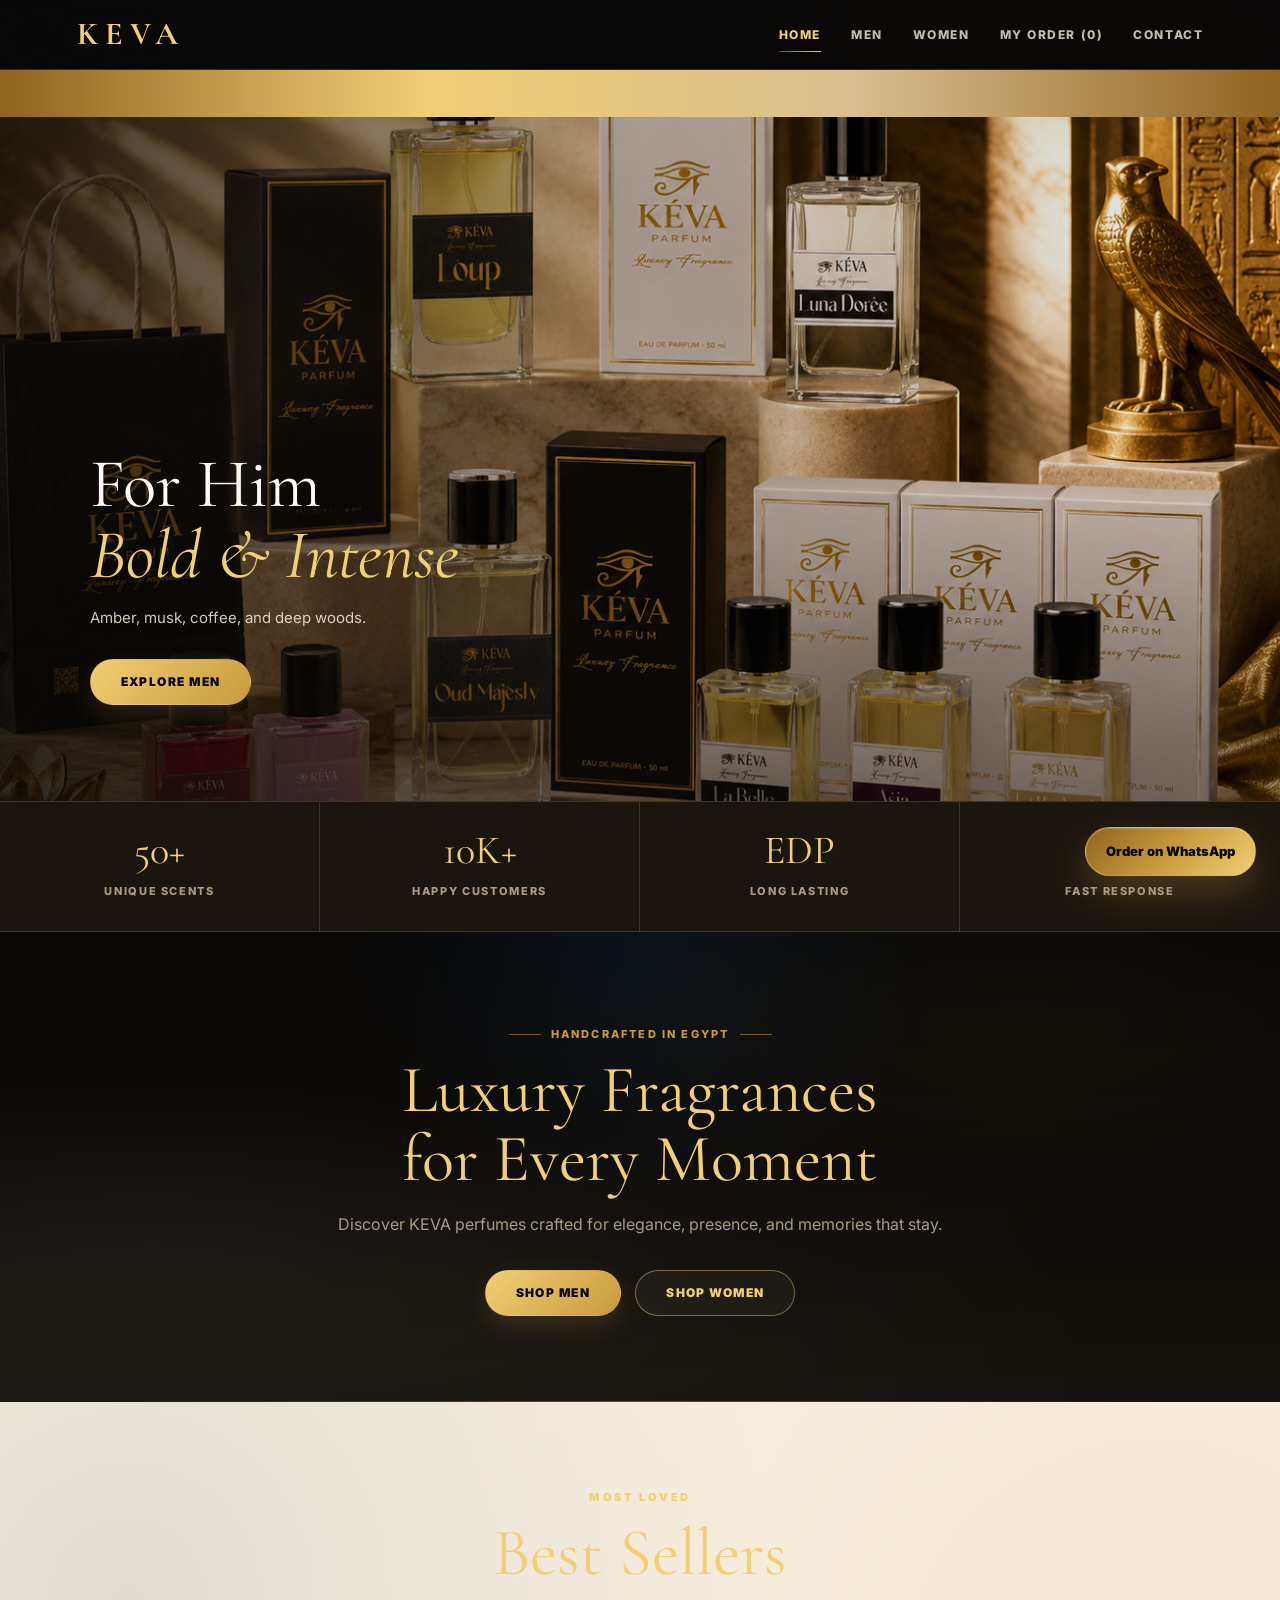
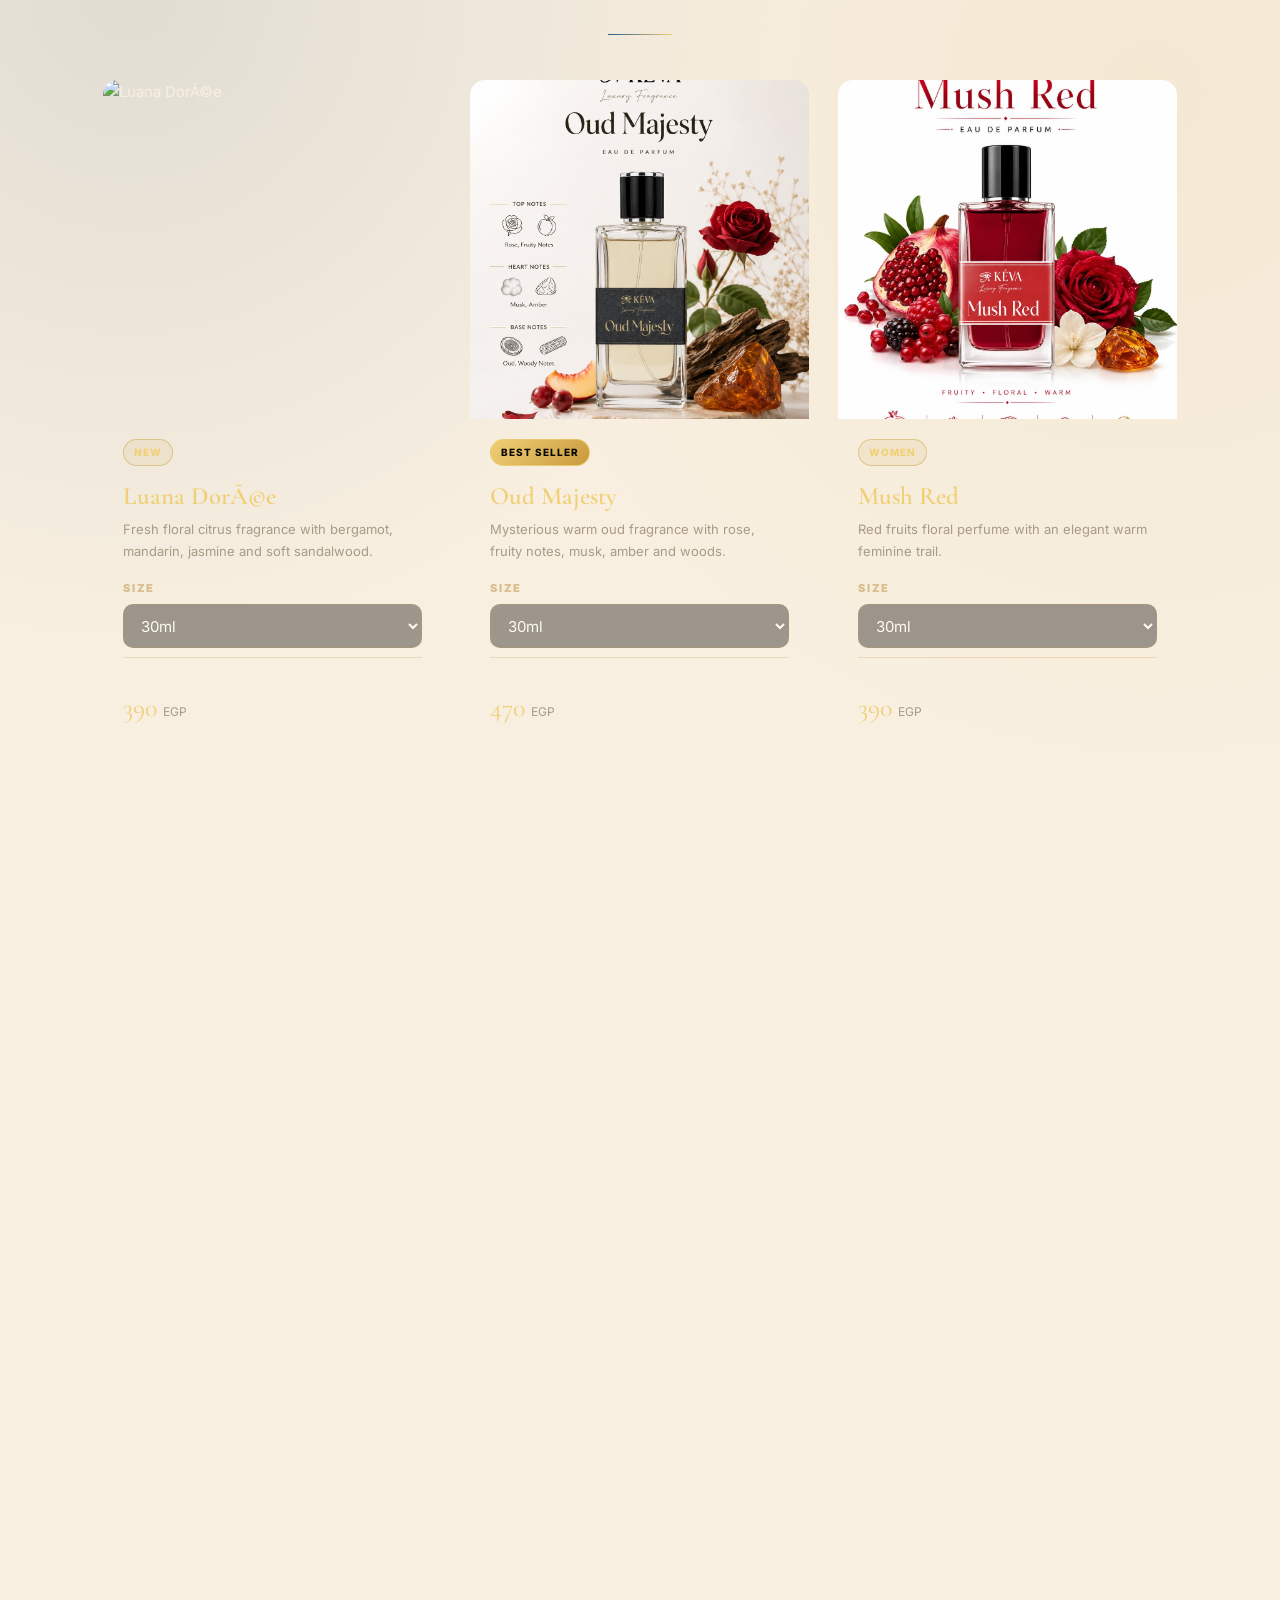
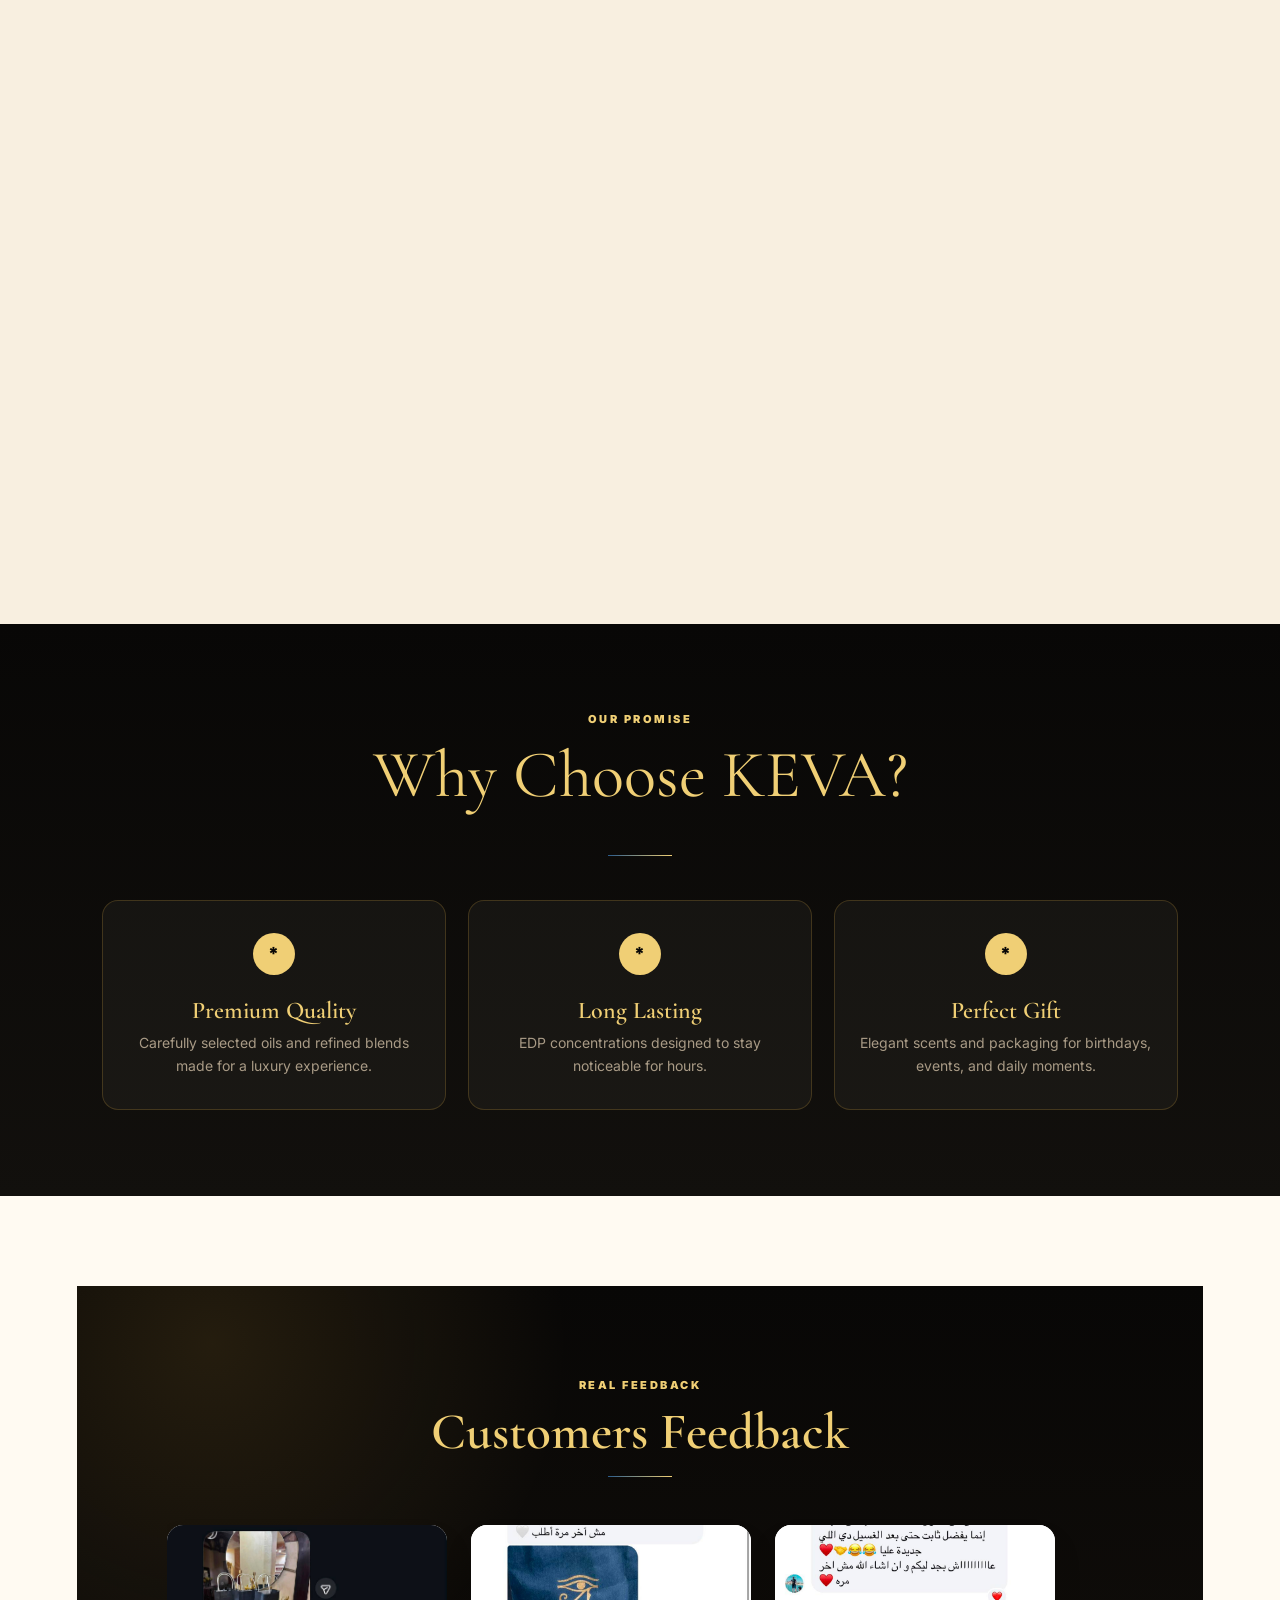
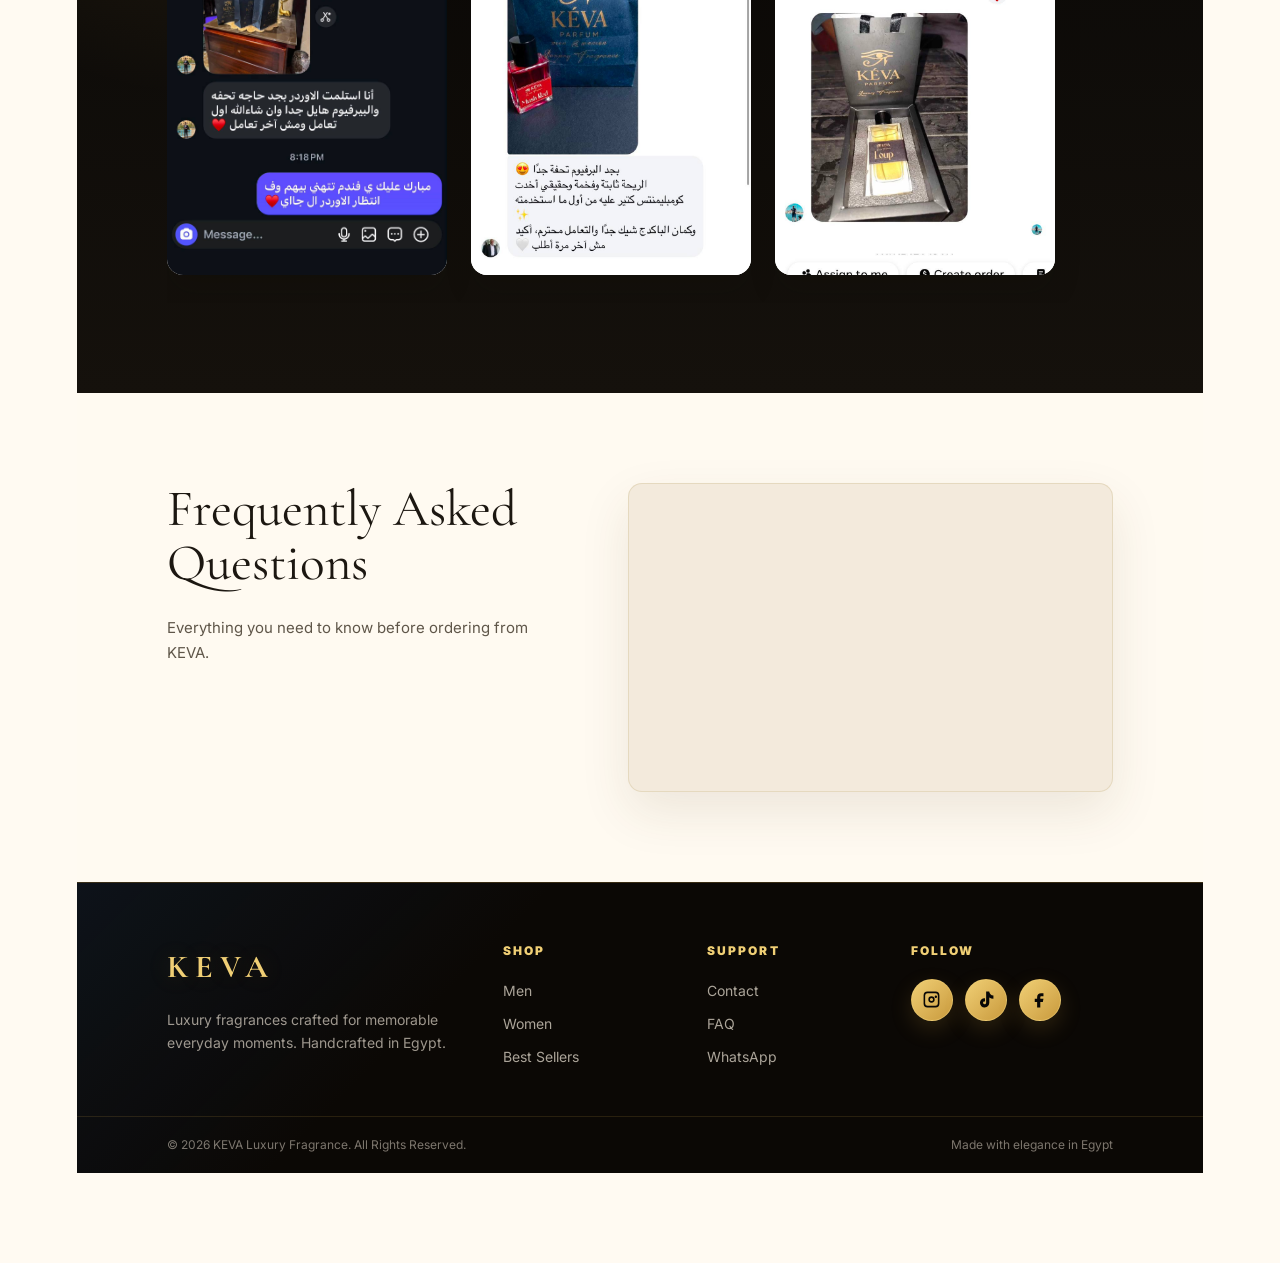
==== commit 7fd82147: "Update project" ====
--- a/index.html
+++ b/index.html
@@ -1,4 +1,4 @@
-<!doctype html>
+﻿<!doctype html>
 <html lang="en">
 <head>
   <meta charset="UTF-8"/>
@@ -301,6 +301,13 @@
 </head>
 
 <body>
+  <div class="luxury-loader" aria-hidden="true">
+    <div class="loader-mark">
+      <span class="loader-eye"></span>
+      <strong class="loader-logo">KÉVA</strong>
+      <span class="loader-tagline">Luxury Fragrance</span>
+    </div>
+  </div>
 
   <header>
     <div class="logo">KEVA</div>
@@ -311,7 +318,7 @@
       <a href="index.html" class="active">Home</a>
       <a href="men.html">Men</a>
       <a href="women.html">Women</a>
-      <a href="cart.html">Cart (<span id="cart-count">0</span>)</a>
+      <a href="cart.html">My Order (<span id="cart-count">0</span>)</a>
       <a href="contact.html">Contact</a>
     </nav>
   </header>
@@ -411,10 +418,10 @@
 
     <div class="products-grid">
       <div class="product-card" data-price="390" data-prices='{"30ml":390,"50ml":580,"100ml":980}'>
-  <img src="photo men/LUANA DORÉE.png" alt="Luana Dorée"/>
+  <img src="photo men/LUANA DORÃ‰E.png" alt="Luana DorÃ©e"/>
   <div class="card-body">
     <span class="badge-new">New</span>
-    <h3>Luana Dorée</h3>
+    <h3>Luana DorÃ©e</h3>
     <p>Fresh floral citrus fragrance with bergamot, mandarin, jasmine and soft sandalwood.</p>
 
     <div class="card-size-row">
@@ -431,6 +438,7 @@
     <div class="card-footer">
       <div class="price">390 <small>EGP</small></div>
       <button class="add-btn" onclick="openOrderModal(this)">Order Now</button>
+              <button class="bulk-order-btn" onclick="addToBulkOrder(this)">Add to My Order</button>
     </div>
   </div>
 </div>
@@ -456,6 +464,7 @@
     <div class="card-footer">
       <div class="price">470 <small>EGP</small></div>
       <button class="add-btn" onclick="openOrderModal(this)">Order Now</button>
+              <button class="bulk-order-btn" onclick="addToBulkOrder(this)">Add to My Order</button>
     </div>
   </div>
 </div>
@@ -481,6 +490,7 @@
     <div class="card-footer">
       <div class="price">390 <small>EGP</small></div>
       <button class="add-btn" onclick="openOrderModal(this)">Order Now</button>
+              <button class="bulk-order-btn" onclick="addToBulkOrder(this)">Add to My Order</button>
     </div>
   </div>
 </div>
@@ -506,6 +516,7 @@
           <div class="card-footer">
             <div class="price">360 <small>EGP</small></div>
             <button class="add-btn" onclick="openOrderModal(this)">Order Now</button>
+              <button class="bulk-order-btn" onclick="addToBulkOrder(this)">Add to My Order</button>
           </div>
         </div>
       </div>
@@ -531,6 +542,7 @@
           <div class="card-footer">
             <div class="price">350 <small>EGP</small></div>
             <button class="add-btn" onclick="openOrderModal(this)">Order Now</button>
+              <button class="bulk-order-btn" onclick="addToBulkOrder(this)">Add to My Order</button>
           </div>
         </div>
       </div>
@@ -556,6 +568,7 @@
           <div class="card-footer">
             <div class="price">450 <small>EGP</small></div>
             <button class="add-btn" onclick="openOrderModal(this)">Order Now</button>
+              <button class="bulk-order-btn" onclick="addToBulkOrder(this)">Add to My Order</button>
           </div>
         </div>
       </div>
@@ -581,6 +594,7 @@
           <div class="card-footer">
             <div class="price">450 <small>EGP</small></div>
             <button class="add-btn" onclick="openOrderModal(this)">Order Now</button>
+              <button class="bulk-order-btn" onclick="addToBulkOrder(this)">Add to My Order</button>
           </div>
         </div>
       </div>
@@ -799,4 +813,6 @@
 
   <script src="script.js"></script>
 </body>
-</html>+</html>
+
+
--- a/style.css
+++ b/style.css
@@ -645,9 +645,11 @@
 }
 
 .product-card img {
-  width: 100%;
+  display: block !important;
+  width: 100% !important;
+  max-width: 100% !important;
   aspect-ratio: 1 / 1;
-  height: auto;
+  height: auto !important;
   object-fit: cover;
   transition: transform .5s var(--ease), filter .5s ease;
 }
@@ -1655,8 +1657,8 @@
   }
 
   .products-grid {
-    grid-template-columns: 1fr;
-    gap: 14px;
+    grid-template-columns: 1fr 1fr;
+    gap: 12px;
   }
 
   .product-card {
@@ -1792,8 +1794,11 @@
 }
 
 .feedback-card img {
-  width: 100%;
-  height: 230px;
+  display: block !important;
+  width: 100% !important;
+  max-width: 100% !important;
+  aspect-ratio: 4 / 5;
+  height: auto !important;
   object-fit: cover;
   background: #eee;
 }
@@ -1926,10 +1931,12 @@
 }
 
 .feedback-shot img {
-  width: 100%;
-  height: 300px;
+  display: block !important;
+  width: 100% !important;
+  max-width: 100% !important;
+  aspect-ratio: 4 / 5;
+  height: auto !important;
   object-fit: cover;
-  display: block;
 }
 
 /* ══════════════════════════════════════════════
@@ -1969,8 +1976,6 @@
     grid-auto-columns: minmax(240px, 80vw);
     gap: 16px;
   }
-
-  .feedback-shot img { height: 270px; }
 }
 
 /* ── 768px: tablet ── */
@@ -2042,7 +2047,6 @@
   .feedback-wrap { grid-template-columns: 1fr; }
   .feedback-arrow { display: none; }
   .feedback-track { grid-auto-columns: 78%; }
-  .feedback-card img { height: 210px; }
   .feedback-body { min-height: auto; }
 
   /* Feedback gallery */
@@ -2051,7 +2055,6 @@
     grid-auto-columns: minmax(240px, 82vw);
     gap: 14px;
   }
-  .feedback-shot img { height: 240px; }
 
   /* Cart layout */
   .cart-layout { grid-template-columns: 1fr !important; }
@@ -2072,7 +2075,7 @@
 
   .cta-band h2 { font-size: clamp(26px, 7vw, 38px); }
 
-  .products-grid { grid-template-columns: 1fr; gap: 14px; }
+  .products-grid { grid-template-columns: 1fr 1fr; gap: 12px; }
 
   .features { grid-template-columns: 1fr; gap: 14px; }
 
@@ -2093,2107 +2096,6 @@
     grid-auto-columns: minmax(220px, 88vw);
     gap: 12px;
   }
-  .feedback-shot img { height: 220px; }
-  .feedback-gallery { padding: 56px 4%; }
-}
-
-/* ── 480px: phone ── */
-@import url('https://fonts.googleapis.com/css2?family=Cormorant+Garamond:wght@300;400;500;600;700&family=Inter:wght@300;400;500;600;700;800&display=swap');
-
-*,
-*::before,
-*::after {
-  box-sizing: border-box;
-  margin: 0;
-  padding: 0;
-}
-
-:root {
-  --ink: #120f0b;
-  --noir: #080706;
-  --obsidian: #15110c;
-  --papyrus: #f8efe0;
-  --porcelain: #fffaf2;
-  --limestone: #eadcc5;
-  --sand: #d9bf8f;
-  --gold: #c99a3d;
-  --gold-light: #f0cf75;
-  --gold-deep: #8f6320;
-  --lapis: #153963;
-  --lapis-light: #2b5c8c;
-  --rouge: #8e2430;
-  --green: #0fb56d;
-  --red: #c0392b;
-  --text: #f8efe0;
-  --muted: #a99b86;
-  --muted-dark: #6d604f;
-  --card: #1b150f;
-  --card-soft: #21190f;
-  --border: rgba(201, 154, 61, .24);
-  --border-strong: rgba(240, 207, 117, .45);
-  --shadow: 0 26px 70px rgba(0, 0, 0, .36);
-  --radius: 16px;
-  --radius-sm: 10px;
-  --nav-h: 70px;
-  --ease: cubic-bezier(.22, 1, .36, 1);
-  --font-display: "Cormorant Garamond", serif;
-  --font-body: Inter, sans-serif;
-}
-
-html {
-  scroll-behavior: smooth;
-}
-
-body {
-  min-height: 100vh;
-  background:
-    radial-gradient(circle at 16% 8%, rgba(21, 57, 99, .20), transparent 30%),
-    radial-gradient(circle at 82% 12%, rgba(201, 154, 61, .12), transparent 28%),
-    linear-gradient(180deg, #0b0805 0%, #15110c 44%, #0b0805 100%);
-  color: var(--text);
-  font-family: var(--font-body);
-  font-size: 15px;
-  line-height: 1.65;
-  -webkit-font-smoothing: antialiased;
-}
-
-body::before {
-  content: "";
-  position: fixed;
-  inset: 0;
-  pointer-events: none;
-  z-index: -1;
-  opacity: .08;
-  background-image:
-    linear-gradient(30deg, transparent 48%, rgba(240, 207, 117, .5) 49%, transparent 51%),
-    linear-gradient(150deg, transparent 48%, rgba(240, 207, 117, .5) 49%, transparent 51%);
-  background-size: 42px 42px;
-}
-
-img {
-  display: block;
-  max-width: 100%;
-}
-
-a {
-  color: inherit;
-  text-decoration: none;
-}
-
-button,
-select,
-input,
-textarea {
-  font: inherit;
-}
-
-button {
-  cursor: pointer;
-}
-
-::selection {
-  background: var(--gold);
-  color: var(--noir);
-}
-
-::-webkit-scrollbar {
-  width: 8px;
-}
-
-::-webkit-scrollbar-track {
-  background: var(--noir);
-}
-
-::-webkit-scrollbar-thumb {
-  background: linear-gradient(var(--gold), var(--gold-deep));
-  border-radius: 99px;
-}
-
-header {
-  position: fixed;
-  top: 0;
-  left: 0;
-  right: 0;
-  z-index: 1000;
-  height: var(--nav-h);
-  padding: 0 6%;
-  display: flex;
-  align-items: center;
-  justify-content: space-between;
-  background: rgba(8, 7, 6, .84);
-  border-bottom: 1px solid var(--border);
-  backdrop-filter: blur(16px);
-}
-
-.logo,
-.footer-logo {
-  font-family: var(--font-display);
-  font-size: 32px;
-  font-weight: 700;
-  letter-spacing: .22em;
-  color: var(--gold-light);
-  text-shadow: 0 0 24px rgba(201, 154, 61, .18);
-}
-
-nav {
-  display: flex;
-  align-items: center;
-  gap: 30px;
-}
-
-nav a {
-  position: relative;
-  color: rgba(248, 239, 224, .78);
-  font-size: 12px;
-  font-weight: 800;
-  letter-spacing: .13em;
-  text-transform: uppercase;
-  transition: color .25s ease;
-}
-
-nav a::after {
-  content: "";
-  position: absolute;
-  left: 0;
-  bottom: -8px;
-  width: 0;
-  height: 1px;
-  background: linear-gradient(90deg, var(--lapis-light), var(--gold-light));
-  transition: width .28s var(--ease);
-}
-
-nav a:hover,
-nav a.active {
-  color: var(--gold-light);
-}
-
-nav a:hover::after,
-nav a.active::after {
-  width: 100%;
-}
-
-.nav-toggle {
-  display: none;
-  width: 40px;
-  height: 40px;
-  border: 1px solid var(--border);
-  border-radius: 50%;
-  background: rgba(248, 239, 224, .04);
-  align-items: center;
-  justify-content: center;
-  flex-direction: column;
-  gap: 5px;
-}
-
-.nav-toggle span {
-  width: 18px;
-  height: 2px;
-  background: var(--gold-light);
-  border-radius: 99px;
-}
-
-.offers-bar {
-  margin-top: var(--nav-h);
-  padding: 11px 0;
-  overflow: hidden;
-  white-space: nowrap;
-  color: var(--noir);
-  background:
-    linear-gradient(90deg, var(--gold-deep), var(--gold-light), var(--sand), var(--gold-deep));
-  box-shadow: 0 12px 28px rgba(0, 0, 0, .24);
-}
-
-.marquee {
-  display: inline-block;
-  padding-left: 100%;
-  font-size: 12px;
-  font-weight: 900;
-  letter-spacing: .14em;
-  text-transform: uppercase;
-  animation: marquee 24s linear infinite;
-}
-
-@keyframes marquee {
-  from { transform: translateX(0); }
-  to { transform: translateX(-100%); }
-}
-
-.slider {
-  position: relative;
-  height: clamp(520px, 76vh, 780px);
-  overflow: hidden;
-  background: var(--noir);
-}
-
-.slides,
-.slide {
-  width: 100%;
-  height: 100%;
-}
-
-.slide {
-  position: absolute;
-  inset: 0;
-  opacity: 0;
-  transition: opacity .9s ease;
-}
-
-.slide.active {
-  opacity: 1;
-  z-index: 1;
-}
-
-.slide img {
-  width: 100%;
-  height: 100%;
-  object-fit: cover;
-  object-position: center;
-  transform: scale(1.02);
-  filter: saturate(.98) contrast(1.04);
-  transition: transform 6s ease, filter 1s ease;
-}
-
-.slide.active img {
-  transform: scale(1.075);
-  filter: saturate(1.08) contrast(1.05);
-}
-
-.slide::after {
-  content: "";
-  position: absolute;
-  inset: 0;
-  background:
-    linear-gradient(90deg, rgba(8, 7, 6, .76), rgba(8, 7, 6, .26), rgba(8, 7, 6, .08)),
-    linear-gradient(0deg, rgba(8, 7, 6, .42), transparent 45%);
-}
-
-.slide-content {
-  position: absolute;
-  left: 7%;
-  bottom: 14%;
-  z-index: 2;
-  max-width: 650px;
-  opacity: 0;
-  transform: translateY(24px);
-}
-
-.slide.active .slide-content {
-  animation: fadeUp .8s var(--ease) .18s both;
-}
-
-.slide-content h2,
-.hero h1,
-.page-title,
-.cta-band h2,
-.faq-left h2 {
-  font-family: var(--font-display);
-  font-weight: 400;
-  line-height: 1.04;
-}
-
-.slide-content h2 {
-  color: var(--porcelain);
-  font-size: clamp(40px, 5.4vw, 76px);
-  margin-bottom: 14px;
-  text-shadow: 0 16px 38px rgba(0, 0, 0, .55);
-}
-
-.slide-content em {
-  color: var(--gold-light);
-  font-style: italic;
-}
-
-.slide-content p {
-  color: rgba(248, 239, 224, .84);
-  margin-bottom: 28px;
-  font-size: 15px;
-}
-
-.slider-btn {
-  position: absolute;
-  top: 50%;
-  z-index: 5;
-  width: 50px;
-  height: 50px;
-  border-radius: 50%;
-  border: 1px solid rgba(248, 239, 224, .36);
-  background: rgba(8, 7, 6, .44);
-  color: var(--porcelain);
-  backdrop-filter: blur(10px);
-  transition: transform .25s ease, background .25s ease, color .25s ease, border-color .25s ease;
-}
-
-.slider-btn.prev {
-  left: 24px;
-  transform: translateY(-50%);
-}
-
-.slider-btn.next {
-  right: 24px;
-  transform: translateY(-50%);
-}
-
-.slider-btn:hover {
-  background: var(--gold-light);
-  border-color: var(--gold-light);
-  color: var(--noir);
-}
-
-.slider-btn.prev:hover,
-.slider-btn.next:hover {
-  transform: translateY(-50%) scale(1.08);
-}
-
-.slider-dots {
-  position: absolute;
-  left: 50%;
-  bottom: 26px;
-  z-index: 5;
-  display: flex;
-  gap: 9px;
-  transform: translateX(-50%);
-}
-
-.slider-dot {
-  width: 8px;
-  height: 8px;
-  border: 0;
-  border-radius: 99px;
-  background: rgba(248, 239, 224, .44);
-  transition: width .25s ease, background .25s ease;
-}
-
-.slider-dot.active {
-  width: 34px;
-  background: linear-gradient(90deg, var(--lapis-light), var(--gold-light));
-}
-
-.hero,
-.products-page,
-.why-keva,
-.testimonials {
-  padding: 86px 8%;
-}
-
-.hero {
-  position: relative;
-  text-align: center;
-  background:
-    radial-gradient(circle at 50% 0%, rgba(21, 57, 99, .22), transparent 36%),
-    linear-gradient(180deg, var(--noir), var(--obsidian));
-  overflow: hidden;
-}
-
-.hero::after {
-  content: "";
-  position: absolute;
-  left: 8%;
-  right: 8%;
-  bottom: 0;
-  height: 1px;
-  background: linear-gradient(90deg, transparent, var(--gold), transparent);
-  opacity: .42;
-}
-
-.section-eyebrow,
-.home-kicker {
-  display: block;
-  color: var(--gold-light);
-  font-size: 11px;
-  font-weight: 900;
-  letter-spacing: .23em;
-  text-transform: uppercase;
-  margin-bottom: 12px;
-}
-
-.hero h1,
-.page-title {
-  color: var(--gold-light);
-  font-size: clamp(40px, 5.2vw, 76px);
-}
-
-.hero p,
-.hero-subtitle {
-  color: var(--muted);
-  margin: 16px auto 32px;
-  max-width: 620px;
-}
-
-.hero-btns {
-  display: flex;
-  justify-content: center;
-  gap: 14px;
-  flex-wrap: wrap;
-}
-
-.btn,
-.gold-btn {
-  display: inline-flex;
-  align-items: center;
-  justify-content: center;
-  min-height: 46px;
-  padding: 12px 30px;
-  border-radius: 99px;
-  border: 1px solid transparent;
-  font-size: 12px;
-  font-weight: 900;
-  letter-spacing: .12em;
-  text-transform: uppercase;
-  transition: transform .25s ease, box-shadow .25s ease, background .25s ease, color .25s ease;
-}
-
-.btn-gold,
-.gold-btn {
-  background: linear-gradient(135deg, var(--gold-light), var(--gold));
-  color: var(--noir);
-  box-shadow: 0 10px 26px rgba(201, 154, 61, .18);
-}
-
-.btn-outline {
-  background: rgba(248, 239, 224, .04);
-  border-color: var(--border-strong);
-  color: var(--gold-light);
-}
-
-.btn:hover,
-.gold-btn:hover {
-  transform: translateY(-2px);
-  box-shadow: 0 18px 36px rgba(201, 154, 61, .28);
-}
-
-.btn-gold:active,
-.gold-btn:active {
-  transform: translateY(0);
-  background: var(--noir);
-  color: var(--gold-light);
-  box-shadow: inset 0 0 0 1px rgba(240, 207, 117, .5);
-}
-
-.btn-outline:active {
-  background: var(--gold-light);
-  border-color: var(--gold-light);
-  color: var(--noir);
-}
-
-.page-header {
-  padding: calc(var(--nav-h) + 58px) 8% 54px;
-  text-align: center;
-  border-bottom: 1px solid var(--border);
-  background:
-    radial-gradient(circle at 50% 0%, rgba(201, 154, 61, .12), transparent 40%),
-    var(--noir);
-}
-
-.page-title {
-  text-align: center;
-  margin-bottom: 46px;
-}
-
-.section-divider {
-  width: 64px;
-  height: 1px;
-  margin: 0 auto 44px;
-  background: linear-gradient(90deg, var(--lapis-light), var(--gold-light));
-}
-
-.stats-strip {
-  display: grid;
-  grid-template-columns: repeat(4, 1fr);
-  background: var(--card);
-  border-top: 1px solid var(--border);
-  border-bottom: 1px solid var(--border);
-}
-
-.stat-item {
-  padding: 28px 18px;
-  text-align: center;
-  border-right: 1px solid var(--border);
-}
-
-.stat-item:last-child {
-  border-right: 0;
-}
-
-.stat-num {
-  display: block;
-  color: var(--gold-light);
-  font-family: var(--font-display);
-  font-size: 40px;
-  line-height: 1;
-  margin-bottom: 8px;
-}
-
-.stat-label {
-  color: var(--muted);
-  font-size: 11px;
-  font-weight: 900;
-  letter-spacing: .15em;
-  text-transform: uppercase;
-}
-
-.collection-banner {
-  display: grid;
-  grid-template-columns: 1fr 1fr;
-  gap: 2px;
-  background: var(--noir);
-}
-
-.col-banner-item {
-  position: relative;
-  min-height: 430px;
-  overflow: hidden;
-  display: flex;
-  align-items: flex-end;
-}
-
-.col-banner-item img {
-  position: absolute;
-  inset: 0;
-  width: 100%;
-  height: 100%;
-  object-fit: cover;
-  transition: transform .75s var(--ease), filter .75s ease;
-}
-
-.col-banner-item:hover img {
-  transform: scale(1.065);
-  filter: saturate(1.1);
-}
-
-.col-banner-item::after {
-  content: "";
-  position: absolute;
-  inset: 0;
-  background:
-    linear-gradient(0deg, rgba(8, 7, 6, .84), rgba(8, 7, 6, .12)),
-    linear-gradient(90deg, rgba(21, 57, 99, .26), transparent);
-}
-
-.col-banner-content {
-  position: relative;
-  z-index: 1;
-  padding: 38px;
-}
-
-.col-banner-content span:not(.btn) {
-  display: block;
-  color: var(--gold-light);
-  font-size: 11px;
-  font-weight: 900;
-  letter-spacing: .2em;
-  text-transform: uppercase;
-  margin-bottom: 10px;
-}
-
-.col-banner-content h3 {
-  color: var(--porcelain);
-  font-family: var(--font-display);
-  font-size: clamp(34px, 4vw, 56px);
-  font-weight: 400;
-  line-height: 1.04;
-  margin-bottom: 22px;
-}
-
-.products-page {
-  background:
-    radial-gradient(circle at 10% 8%, rgba(21, 57, 99, .10), transparent 26%),
-    radial-gradient(circle at 90% 12%, rgba(201, 154, 61, .08), transparent 28%),
-    var(--papyrus);
-}
-
-.products-grid {
-  display: grid;
-  grid-template-columns: repeat(auto-fill, minmax(250px, 1fr));
-  gap: 26px;
-}
-
-.product-card {
-  position: relative;
-  overflow: hidden;
-  display: flex;
-  flex-direction: column;
-  min-height: 100%;
-  background:
-    linear-gradient(180deg, rgba(248, 239, 224, .045), transparent 28%),
-    var(--card);
-  border: 1px solid var(--border);
-  border-radius: var(--radius);
-  box-shadow: 0 14px 30px rgba(0, 0, 0, .18);
-  animation: fadeUp .65s var(--ease) both;
-  transition: transform .28s ease, border-color .28s ease, box-shadow .28s ease;
-}
-
-.product-card::before {
-  content: "";
-  position: absolute;
-  inset: 0;
-  border-radius: inherit;
-  pointer-events: none;
-  background: linear-gradient(135deg, rgba(240, 207, 117, .16), transparent 34%, rgba(21, 57, 99, .10));
-  opacity: 0;
-  transition: opacity .28s ease;
-}
-
-.product-card:hover {
-  transform: translateY(-8px);
-  border-color: var(--border-strong);
-  box-shadow: var(--shadow);
-}
-
-.product-card:hover::before {
-  opacity: 1;
-}
-
-.product-card img {
-  width: 100%;
-  aspect-ratio: 1 / 1;
-  height: auto;
-  object-fit: cover;
-  transition: transform .5s var(--ease), filter .5s ease;
-}
-
-.product-card:hover img {
-  transform: scale(1.1);
-  filter: saturate(1.12);
-}
-
-.card-body {
-  position: relative;
-  z-index: 1;
-  flex: 1;
-  display: flex;
-  flex-direction: column;
-  gap: 9px;
-  padding: 20px;
-}
-
-.badge-new {
-  width: fit-content;
-  display: inline-block;
-  padding: 4px 10px;
-  border: 1px solid rgba(240, 207, 117, .5);
-  border-radius: 99px;
-  color: var(--gold-light);
-  background: rgba(201, 154, 61, .10);
-  font-size: 10px;
-  font-weight: 900;
-  letter-spacing: .1em;
-  text-transform: uppercase;
-}
-
-.product-card h3 {
-  color: var(--gold-light);
-  font-family: var(--font-display);
-  font-size: 25px;
-  font-weight: 600;
-  line-height: 1.1;
-}
-
-.product-card p {
-  color: var(--muted);
-  font-size: 13px;
-}
-
-.card-size-row,
-.qty-box {
-  margin-top: 8px;
-}
-
-.card-size-row label,
-.qty-box label,
-.order-form-group label {
-  display: block;
-  color: var(--sand);
-  font-size: 11px;
-  font-weight: 900;
-  letter-spacing: .16em;
-  text-transform: uppercase;
-  margin-bottom: 7px;
-}
-
-.card-size-row select,
-.order-input {
-  width: 100%;
-  min-height: 44px;
-  padding: 10px 13px;
-  color: var(--porcelain);
-  background: rgba(8, 7, 6, .38);
-  border: 1px solid var(--border);
-  border-radius: var(--radius-sm);
-  outline: none;
-  transition: border-color .25s ease, box-shadow .25s ease, background .25s ease;
-}
-
-.card-size-row select:focus,
-.order-input:focus {
-  border-color: var(--gold-light);
-  box-shadow: 0 0 0 3px rgba(201, 154, 61, .14);
-}
-
-.qty-control {
-  width: 126px;
-  height: 40px;
-  display: grid;
-  grid-template-columns: 38px 1fr 38px;
-  align-items: center;
-  overflow: hidden;
-  background: linear-gradient(135deg, var(--gold-deep), var(--gold));
-  border: 1px solid rgba(240, 207, 117, .45);
-  border-radius: var(--radius-sm);
-  box-shadow: inset 0 1px 0 rgba(255, 255, 255, .14);
-}
-
-.qty-btn {
-  height: 100%;
-  border: 0;
-  background: transparent;
-  color: var(--noir);
-  font-size: 18px;
-  font-weight: 800;
-  transition: background .22s ease, color .22s ease;
-}
-
-.qty-btn:hover {
-  background: rgba(0, 0, 0, .18);
-  color: var(--porcelain);
-}
-
-.qty-value {
-  color: var(--noir);
-  text-align: center;
-  font-size: 14px;
-  font-weight: 800;
-}
-.card-footer {
-  display: flex;
-  align-items: center;
-  justify-content: space-between;
-  gap: 14px;
-  margin-top: auto;
-  padding-top: 17px;
-  border-top: 1px solid var(--border);
-}
-
-.price {
-  color: var(--gold-light);
-  font-family: var(--font-display);
-  font-size: 26px;
-  line-height: 1;
-  white-space: nowrap;
-}
-
-.price small {
-  color: var(--muted);
-  font-family: var(--font-body);
-  font-size: 12px;
-}
-
-.add-btn {
-  min-height: 40px;
-  padding: 10px 18px;
-  border: 1px solid rgba(240, 207, 117, .45);
-  border-radius: 99px;
-  background: linear-gradient(135deg, var(--gold-deep), var(--gold), var(--gold-light));
-  color: var(--noir);
-  box-shadow:
-    0 12px 28px rgba(201, 154, 61, .22),
-    inset 0 1px 0 rgba(255, 255, 255, .18);
-  font-size: 11px;
-  font-weight: 900;
-  letter-spacing: .09em;
-  text-transform: uppercase;
-  transition: transform .24s ease, box-shadow .24s ease, filter .24s ease;
-}
-
-.add-btn:hover {
-  transform: translateY(-2px);
-  filter: brightness(1.08);
-  box-shadow:
-    0 18px 38px rgba(201, 154, 61, .32),
-    inset 0 1px 0 rgba(255, 255, 255, .18);
-}
-
-.add-btn:active {
-  transform: translateY(0);
-  background: var(--noir);
-  color: var(--gold-light);
-  border-color: var(--gold-light);
-  box-shadow: inset 0 0 0 1px rgba(240, 207, 117, .5);
-}
-
-.why-keva {
-  background:
-    linear-gradient(180deg, var(--noir), #12100d);
-  text-align: center;
-}
-
-.features {
-  display: grid;
-  grid-template-columns: repeat(auto-fit, minmax(220px, 1fr));
-  gap: 22px;
-}
-
-.feature {
-  padding: 32px 24px;
-  background: rgba(248, 239, 224, .04);
-  border: 1px solid var(--border);
-  border-radius: var(--radius);
-  transition: transform .25s ease, border-color .25s ease, background .25s ease;
-}
-
-.feature:hover {
-  transform: translateY(-5px);
-  border-color: var(--border-strong);
-  background: rgba(248, 239, 224, .06);
-}
-
-.feature-icon {
-  display: inline-grid;
-  place-items: center;
-  width: 42px;
-  height: 42px;
-  margin-bottom: 16px;
-  border-radius: 50%;
-  color: var(--noir);
-  background: var(--gold-light);
-  font-size: 18px;
-  font-weight: 900;
-}
-
-.feature h3 {
-  color: var(--gold-light);
-  font-family: var(--font-display);
-  font-size: 24px;
-  font-weight: 600;
-}
-
-.feature p {
-  color: var(--muted);
-  font-size: 14px;
-}
-
-.faq-section {
-  display: grid;
-  grid-template-columns: .9fr 1.1fr;
-  gap: 64px;
-  padding: 90px 8%;
-  background:
-    radial-gradient(circle at 12% 8%, rgba(201, 154, 61, .15), transparent 28%),
-    var(--papyrus);
-  color: var(--ink);
-}
-
-.faq-left h2 {
-  color: var(--ink);
-  font-size: clamp(34px, 4vw, 56px);
-}
-
-.faq-left > p {
-  color: var(--muted-dark);
-  margin: 16px 0 42px;
-}
-
-.faq-support p {
-  color: var(--ink);
-}
-
-.faq-support span {
-  color: var(--muted-dark);
-}
-
-.faq-right {
-  padding: 24px 44px;
-  background: rgba(255, 250, 242, .82);
-  border: 1px solid rgba(143, 99, 32, .18);
-  border-radius: var(--radius);
-  box-shadow: 0 20px 50px rgba(80, 55, 28, .10);
-}
-
-.faq-item {
-  border-bottom: 1px solid rgba(143, 99, 32, .16);
-}
-
-.faq-item:last-child {
-  border-bottom: 0;
-}
-
-.faq-item summary {
-  min-height: 64px;
-  list-style: none;
-  display: flex;
-  align-items: center;
-  justify-content: space-between;
-  gap: 18px;
-  cursor: pointer;
-  color: var(--ink);
-  font-size: 15px;
-  font-weight: 900;
-}
-
-.faq-item summary::-webkit-details-marker {
-  display: none;
-}
-
-.faq-item summary::after {
-  content: "+";
-  width: 27px;
-  height: 27px;
-  flex: 0 0 27px;
-  display: grid;
-  place-items: center;
-  border-radius: 50%;
-  background: var(--limestone);
-  color: var(--ink);
-  transition: transform .25s ease, background .25s ease;
-}
-
-.faq-item[open] summary::after {
-  content: "-";
-  background: var(--gold);
-}
-
-.faq-item p {
-  padding: 0 42px 22px 0;
-  color: var(--muted-dark);
-  font-size: 14px;
-  line-height: 1.75;
-}
-
-.cta-band {
-  padding: 78px 8%;
-  text-align: center;
-  background:
-    linear-gradient(135deg, rgba(21, 57, 99, .32), transparent 40%),
-    linear-gradient(135deg, #0b0805, #20170b, #0b0805);
-  border-top: 1px solid var(--border);
-  border-bottom: 1px solid var(--border);
-}
-
-.cta-band h2 {
-  color: var(--gold-light);
-  font-size: clamp(34px, 4vw, 58px);
-  margin-bottom: 14px;
-}
-
-.cta-band p {
-  color: var(--muted);
-  margin-bottom: 30px;
-}
-
-.cart-wrapper,
-.contact-wrapper {
-  max-width: 920px;
-  margin: 0 auto;
-}
-
-.cart-table {
-  width: 100%;
-  border-collapse: collapse;
-  overflow: hidden;
-  background: var(--card);
-  border: 1px solid var(--border);
-  border-radius: var(--radius);
-}
-
-.cart-table th,
-.cart-table td {
-  padding: 16px 18px;
-  border-top: 1px solid var(--border);
-  text-align: left;
-}
-
-.cart-table th {
-  color: var(--muted);
-  background: var(--card-soft);
-  font-size: 11px;
-  letter-spacing: .12em;
-  text-transform: uppercase;
-}
-
-.cart-item-name {
-  color: var(--gold-light);
-  font-family: var(--font-display);
-  font-size: 20px;
-}
-
-.cart-item-size,
-.cart-empty,
-.cart-total-label {
-  color: var(--muted);
-}
-
-.cart-total-row,
-.cart-actions {
-  display: flex;
-  justify-content: flex-end;
-  align-items: center;
-  gap: 14px;
-  margin-top: 24px;
-}
-
-.cart-total-amount {
-  color: var(--gold-light);
-  font-family: var(--font-display);
-  font-size: 34px;
-}
-
-.remove-btn {
-  padding: 7px 14px;
-  border: 1px solid var(--red);
-  border-radius: 99px;
-  background: transparent;
-  color: var(--red);
-}
-
-.remove-btn:hover {
-  background: var(--red);
-  color: #fff;
-}
-
-.contact-grid {
-  display: grid;
-  grid-template-columns: 1fr 1fr;
-  gap: 14px;
-}
-
-.contact-input {
-  width: 100%;
-  min-height: 48px;
-  margin-bottom: 14px;
-  padding: 14px 16px;
-  color: var(--porcelain);
-  background: var(--card);
-  border: 1px solid var(--border);
-  border-radius: var(--radius-sm);
-  outline: none;
-}
-
-textarea.contact-input {
-  min-height: 150px;
-  resize: vertical;
-}
-
-.contact-input:focus {
-  border-color: var(--gold-light);
-}
-
-.contact-submit {
-  width: 100%;
-  min-height: 48px;
-  border: 0;
-  border-radius: 99px;
-  background: var(--gold);
-  color: var(--noir);
-  font-weight: 900;
-  letter-spacing: .12em;
-  text-transform: uppercase;
-}
-
-.toast {
-  position: fixed;
-  right: 24px;
-  bottom: 90px;
-  z-index: 3000;
-  display: flex;
-  align-items: center;
-  gap: 9px;
-  padding: 14px 20px;
-  color: var(--porcelain);
-  background: var(--card);
-  border: 1px solid var(--gold);
-  border-radius: 12px;
-  box-shadow: var(--shadow);
-  opacity: 0;
-  transform: translateY(18px);
-  pointer-events: none;
-  transition: .25s ease;
-}
-
-.toast.show {
-  opacity: 1;
-  transform: translateY(0);
-}
-
-.toast-icon {
-  color: var(--gold-light);
-}
-
-.whatsapp-btn {
-  position: fixed;
-  right: 24px;
-  bottom: 24px;
-  z-index: 1500;
-  display: inline-flex;
-  align-items: center;
-  gap: 10px;
-  min-height: 48px;
-  padding: 13px 20px;
-  border-radius: 99px;
-  background: linear-gradient(135deg, var(--gold-deep), var(--gold), var(--gold-light));
-  color: var(--noir);
-  border: 1px solid rgba(240, 207, 117, .45);
-  box-shadow:
-    0 16px 36px rgba(201, 154, 61, .28),
-    inset 0 1px 0 rgba(255, 255, 255, .18);
-  font-size: 13px;
-  font-weight: 900;
-  transition: transform .25s ease, box-shadow .25s ease, filter .25s ease;
-}
-
-.whatsapp-btn:hover {
-  transform: translateY(-3px);
-  filter: brightness(1.08);
-  box-shadow:
-    0 22px 46px rgba(201, 154, 61, .38),
-    inset 0 1px 0 rgba(255, 255, 255, .18);
-}
-
-.whatsapp-btn:hover {
-  transform: translateY(-3px);
-  box-shadow: 0 20px 46px rgba(15, 181, 109, .36);
-}
-
-.site-footer,
-footer {
-  padding: 0;
-  background:
-    linear-gradient(135deg, rgba(21, 57, 99, .22), transparent 34%),
-    #0b0805;
-  border-top: 1px solid var(--border);
-  color: var(--porcelain);
-  text-align: left;
-}
-
-.footer-main {
-  display: grid;
-  grid-template-columns: 1.45fr .8fr .8fr 1fr;
-  gap: 42px;
-  padding: 58px 8% 38px;
-}
-
-.footer-brand p {
-  max-width: 340px;
-  margin-top: 14px;
-  color: rgba(248, 239, 224, .62);
-  font-size: 14px;
-}
-
-.footer-col h4 {
-  margin-bottom: 18px;
-  color: var(--gold-light);
-  font-size: 12px;
-  font-weight: 900;
-  letter-spacing: .18em;
-  text-transform: uppercase;
-}
-
-.footer-col a {
-  display: block;
-  width: fit-content;
-  margin-bottom: 10px;
-  color: rgba(248, 239, 224, .68);
-  font-size: 14px;
-  transition: color .25s ease, transform .25s ease;
-}
-
-.footer-col a:hover {
-  color: var(--gold-light);
-  transform: translateX(5px);
-}
-
-.footer-links {
-  display: flex;
-  justify-content: center;
-  gap: 24px;
-  flex-wrap: wrap;
-  margin-bottom: 18px;
-}
-
-.footer-links a,
-.footer-copy {
-  color: var(--muted);
-  font-size: 12px;
-}
-
-.social-links {
-  display: flex;
-  align-items: center;
-  gap: 12px;
-}
-
-.social-links a {
-  width: 42px;
-  height: 42px;
-  margin: 0;
-  padding: 0;
-  display: grid;
-  place-items: center;
-  border-radius: 50%;
-  color: var(--noir);
-  background: linear-gradient(135deg, var(--gold-light), var(--gold));
-  border: 1px solid rgba(240, 207, 117, .56);
-  box-shadow: 0 8px 22px rgba(201, 154, 61, .18);
-  animation: socialFloat 3.2s ease-in-out infinite;
-}
-
-.social-links a:nth-child(2) {
-  animation-delay: .25s;
-}
-
-.social-links a:nth-child(3) {
-  animation-delay: .5s;
-}
-
-.social-links a:hover {
-  animation-play-state: paused;
-  transform: translateY(-5px) scale(1.06);
-}
-
-.social-links svg {
-  width: 19px;
-  height: 19px;
-  fill: currentColor;
-}
-
-.footer-bottom {
-  display: flex;
-  justify-content: space-between;
-  gap: 20px;
-  padding: 18px 8%;
-  border-top: 1px solid rgba(201, 154, 61, .16);
-  color: rgba(248, 239, 224, .48);
-  font-size: 12px;
-}
-
-.order-modal-backdrop {
-  position: fixed;
-  inset: 0;
-  z-index: 2200;
-  display: none;
-  align-items: center;
-  justify-content: center;
-  padding: 20px;
-  background: rgba(8, 7, 6, .72);
-  backdrop-filter: blur(9px);
-}
-
-.order-modal-backdrop.open {
-  display: flex;
-}
-
-.order-modal {
-  width: min(560px, 100%);
-  max-height: 92vh;
-  overflow: auto;
-  background:
-    linear-gradient(180deg, rgba(255, 250, 242, .98), rgba(248, 239, 224, .98));
-  color: var(--ink);
-  border: 1px solid rgba(143, 99, 32, .22);
-  border-radius: 20px;
-  box-shadow: 0 32px 90px rgba(0, 0, 0, .42);
-  animation: modalIn .3s var(--ease) both;
-}
-
-.order-modal-header {
-  display: flex;
-  align-items: center;
-  justify-content: space-between;
-  gap: 18px;
-  padding: 22px 24px;
-  border-bottom: 1px solid rgba(143, 99, 32, .14);
-}
-
-.order-modal-header h3 {
-  color: var(--ink);
-  font-family: var(--font-display);
-  font-size: 28px;
-  font-weight: 600;
-}
-
-.order-modal-close {
-  width: 34px;
-  height: 34px;
-  border: 0;
-  border-radius: 50%;
-  background: rgba(143, 99, 32, .12);
-  color: var(--ink);
-  font-weight: 900;
-}
-
-.order-modal-body {
-  padding: 24px;
-}
-
-.order-product-preview {
-  padding: 14px 16px;
-  margin-bottom: 18px;
-  background: rgba(201, 154, 61, .10);
-  border: 1px solid rgba(143, 99, 32, .16);
-  border-radius: 14px;
-}
-
-.order-product-preview strong {
-  display: block;
-  color: var(--ink);
-  font-family: var(--font-display);
-  font-size: 24px;
-}
-
-.order-product-preview span {
-  color: var(--muted-dark);
-  font-size: 13px;
-}
-
-.order-form-group {
-  margin-bottom: 14px;
-}
-
-.order-modal .order-input {
-  color: var(--ink);
-  background: var(--porcelain);
-  border-color: rgba(143, 99, 32, .24);
-}
-
-.order-modal .qty-control {
-  background: var(--porcelain);
-  border-color: rgba(143, 99, 32, .24);
-}
-
-.order-form-row {
-  display: grid;
-  grid-template-columns: 1fr 1fr;
-  gap: 14px;
-}
-
-.order-total-line {
-  display: flex;
-  align-items: center;
-  justify-content: space-between;
-  gap: 16px;
-  padding: 18px 0;
-  margin-top: 4px;
-  border-top: 1px solid rgba(143, 99, 32, .14);
-}
-
-.order-total-line .label {
-  color: var(--muted-dark);
-}
-
-.order-total-line .amount {
-  color: var(--gold-deep);
-  font-family: var(--font-display);
-  font-size: 30px;
-}
-
-.order-submit-btn {
-  width: 100%;
-  min-height: 52px;
-  display: inline-flex;
-  align-items: center;
-  justify-content: center;
-  gap: 10px;
-  border: 0;
-  border-radius: 99px;
-  background: linear-gradient(135deg, var(--gold-deep), var(--gold), var(--gold-light));
-  color: var(--noir);
-  box-shadow: 0 18px 38px rgba(201, 154, 61, .28);
-  font-size: 13px;
-  font-weight: 900;
-  letter-spacing: .08em;
-  text-transform: uppercase;
-  transition: transform .25s ease, box-shadow .25s ease, filter .25s ease;
-}
-
-.order-submit-btn:hover {
-  transform: translateY(-2px);
-  filter: brightness(1.08);
-  box-shadow: 0 24px 48px rgba(201, 154, 61, .38);
-}
-
-.order-submit-btn:active {
-  transform: translateY(0);
-  background: var(--noir);
-  color: var(--gold-light);
-  box-shadow: inset 0 0 0 1px rgba(240, 207, 117, .5);
-}
-
-body.women-page {
-  background:
-    radial-gradient(circle at 12% 8%, rgba(201, 154, 61, .15), transparent 32%),
-    linear-gradient(180deg, var(--porcelain), var(--papyrus));
-  color: var(--ink);
-}
-
-body.women-page header {
-  background: rgba(255, 250, 242, .86);
-}
-
-body.women-page nav a {
-  color: rgba(18, 15, 11, .72);
-}
-
-body.women-page .nav-toggle span {
-  background: var(--ink);
-}
-
-body.women-page .page-header,
-body.women-page .products-page {
-  background:
-    radial-gradient(circle at 15% 8%, rgba(201, 154, 61, .12), transparent 30%),
-    var(--papyrus);
-}
-
-body.women-page .product-card {
-  background: rgba(255, 250, 242, .94);
-  border-color: rgba(143, 99, 32, .18);
-  box-shadow: 0 14px 36px rgba(80, 55, 28, .09);
-}
-
-body.women-page .product-card p,
-body.women-page .price small,
-body.women-page .card-size-row label,
-body.women-page .qty-box label {
-  color: var(--muted-dark);
-}
-
-body.women-page .card-size-row select {
-  color: var(--ink);
-  background: var(--porcelain);
-  border-color: rgba(143, 99, 32, .22);
-}
-
-body.women-page .card-footer {
-  border-top-color: rgba(143, 99, 32, .16);
-}
-
-body.women-page footer,
-body.women-page .site-footer {
-  background:
-    linear-gradient(135deg, rgba(201, 154, 61, .16), transparent 36%),
-    var(--limestone);
-  color: var(--ink);
-}
-
-body.women-page .footer-brand p,
-body.women-page .footer-col a,
-body.women-page .footer-links a,
-body.women-page .footer-copy,
-body.women-page .footer-bottom {
-  color: rgba(18, 15, 11, .62);
-}
-
-@keyframes fadeUp {
-  from {
-    opacity: 0;
-    transform: translateY(24px);
-  }
-  to {
-    opacity: 1;
-    transform: translateY(0);
-  }
-}
-
-@keyframes modalIn {
-  from {
-    opacity: 0;
-    transform: translateY(16px) scale(.98);
-  }
-  to {
-    opacity: 1;
-    transform: translateY(0) scale(1);
-  }
-}
-
-@keyframes socialFloat {
-  0%, 100% { transform: translateY(0); }
-  50% { transform: translateY(-4px); }
-}
-
-@media (max-width: 900px) {
-  .footer-main {
-    grid-template-columns: 1fr 1fr;
-  }
-
-  .footer-brand {
-    grid-column: 1 / -1;
-  }
-}
-
-@media (max-width: 768px) {
-  nav {
-    display: none;
-    position: absolute;
-    top: var(--nav-h);
-    left: 0;
-    right: 0;
-    padding: 24px 8%;
-    flex-direction: column;
-    gap: 18px;
-    background: rgba(8, 7, 6, .97);
-    border-bottom: 1px solid var(--border);
-  }
-
-  body.women-page nav {
-    background: rgba(255, 250, 242, .98);
-  }
-
-  nav.open {
-    display: flex;
-  }
-
-  .nav-toggle {
-    display: flex;
-  }
-
-  .slider {
-    height: 58vh;
-    min-height: 390px;
-  }
-
-  .slide::after {
-    background: rgba(8, 7, 6, .48);
-  }
-
-  .slide-content {
-    left: 6%;
-    right: 6%;
-    bottom: 12%;
-    max-width: none;
-  }
-
-  .slide-content h2 {
-    font-size: 34px;
-  }
-
-  .slider-btn {
-    width: 42px;
-    height: 42px;
-  }
-
-  .slider-btn.prev {
-    left: 12px;
-  }
-
-  .slider-btn.next {
-    right: 12px;
-  }
-
-  .hero,
-  .products-page,
-  .why-keva,
-  .testimonials {
-    padding: 64px 5%;
-  }
-
-  .stats-strip {
-    grid-template-columns: 1fr 1fr;
-  }
-
-  .stat-item:nth-child(2) {
-    border-right: 0;
-  }
-
-  .stat-item:nth-child(1),
-  .stat-item:nth-child(2) {
-    border-bottom: 1px solid var(--border);
-  }
-
-  .collection-banner,
-  .faq-section {
-    grid-template-columns: 1fr;
-  }
-
-  .col-banner-item {
-    min-height: 320px;
-  }
-
-  .faq-section {
-    gap: 32px;
-    padding: 64px 5%;
-  }
-
-  .faq-right {
-    padding: 18px 20px;
-  }
-
-  .products-grid {
-    grid-template-columns: repeat(auto-fill, minmax(210px, 1fr));
-    gap: 16px;
-  }
-
-  .order-form-row,
-  .contact-grid {
-    grid-template-columns: 1fr;
-  }
-
-  .footer-bottom {
-    flex-direction: column;
-    padding: 18px 6%;
-  }
-}
-
-@media (max-width: 480px) {
-  :root {
-    --nav-h: 62px;
-  }
-
-  header {
-    padding: 0 5%;
-  }
-
-  .logo {
-    font-size: 27px;
-  }
-
-  .marquee {
-    font-size: 10px;
-    animation-duration: 17s;
-  }
-
-  .slider {
-    min-height: 350px;
-  }
-
-  .products-grid {
-    grid-template-columns: 1fr 1fr;
-    gap: 12px;
-  }
-
-  .product-card {
-    border-radius: 12px;
-  }
-
-  .card-body {
-    padding: 14px;
-  }
-
-  .card-footer {
-    flex-direction: column;
-    align-items: stretch;
-  }
-
-  .add-btn {
-    width: 100%;
-  }
-
-  .footer-main {
-    grid-template-columns: 1fr;
-    padding: 44px 6% 30px;
-  }
-
-  .whatsapp-btn {
-    right: 14px;
-    bottom: 14px;
-    padding: 12px 16px;
-  }
-
-  .order-modal-backdrop {
-    padding: 10px;
-  }
-
-  .order-modal-body,
-  .order-modal-header {
-    padding: 18px;
-  }
-}
-
-@media (prefers-reduced-motion: reduce) {
-  *,
-  *::before,
-  *::after {
-    animation-duration: .01ms !important;
-    transition-duration: .01ms !important;
-    scroll-behavior: auto !important;
-  }
-}
-
-/* ══════════════════════════════════════════════
-   FEEDBACK / REVIEWS CAROUSEL
-══════════════════════════════════════════════ */
-.real-feedback {
-  padding: 90px 6%;
-  background: var(--porcelain, #fffaf2);
-  color: var(--ink, #120f0b);
-  overflow: hidden;
-}
-
-.feedback-head {
-  text-align: center;
-  margin-bottom: 38px;
-}
-
-.feedback-head h2 {
-  font-family: var(--font-display, "Cormorant Garamond", serif);
-  font-size: clamp(34px, 4vw, 56px);
-  font-weight: 600;
-  color: var(--ink, #120f0b);
-  margin-bottom: 10px;
-}
-
-.feedback-head h2::after {
-  content: "";
-  display: block;
-  width: 64px;
-  height: 1px;
-  margin: 16px auto 0;
-  background: linear-gradient(90deg, var(--lapis-light, #2b5c8c), var(--gold, #c99a3d));
-}
-
-.feedback-rating {
-  display: flex;
-  align-items: center;
-  justify-content: center;
-  gap: 8px;
-  flex-wrap: wrap;
-  font-size: 14px;
-}
-
-.feedback-rating strong { color: #0fae83; font-weight: 800; }
-
-.stars {
-  color: #050505;
-  letter-spacing: 2px;
-  font-size: 20px;
-  line-height: 1;
-}
-
-.feedback-wrap {
-  display: grid;
-  grid-template-columns: 44px 1fr 44px;
-  align-items: center;
-  gap: 16px;
-}
-
-.feedback-track {
-  display: grid;
-  grid-auto-flow: column;
-  grid-auto-columns: minmax(230px, 1fr);
-  gap: 20px;
-  overflow-x: auto;
-  scroll-behavior: smooth;
-  scrollbar-width: none;
-  -webkit-overflow-scrolling: touch;
-}
-
-.feedback-track::-webkit-scrollbar { display: none; }
-
-.feedback-card {
-  overflow: hidden;
-  background: #fff;
-  border: 1px solid rgba(18, 15, 11, .08);
-  border-radius: 8px;
-  box-shadow: 0 14px 32px rgba(18, 15, 11, .08);
-  transition: transform .25s ease, box-shadow .25s ease;
-}
-
-.feedback-card:hover {
-  transform: translateY(-6px);
-  box-shadow: 0 22px 46px rgba(18, 15, 11, .14);
-}
-
-.feedback-card img {
-  width: 100%;
-  height: 230px;
-  object-fit: cover;
-  background: #eee;
-}
-
-.feedback-body {
-  min-height: 205px;
-  padding: 18px 16px;
-  text-align: center;
-  display: flex;
-  flex-direction: column;
-  align-items: center;
-}
-
-.feedback-body p {
-  color: #050505;
-  font-size: 15px;
-  font-weight: 700;
-  line-height: 1.35;
-  margin-bottom: 16px;
-}
-
-.feedback-body .stars { margin: auto 0 14px; }
-
-.feedback-body h3 {
-  color: #050505;
-  font-size: 14px;
-  font-weight: 900;
-  text-transform: uppercase;
-  margin-bottom: 8px;
-}
-
-.feedback-body h3::after {
-  content: "✓";
-  display: inline-grid;
-  place-items: center;
-  width: 16px; height: 16px;
-  margin-left: 5px;
-  border-radius: 50%;
-  background: #050505;
-  color: #fff;
-  font-size: 10px;
-}
-
-.feedback-body span { color: #777; font-size: 13px; }
-
-.feedback-arrow {
-  width: 44px; height: 44px;
-  border: 0;
-  background: transparent;
-  color: #050505;
-  font-size: 48px;
-  line-height: 1;
-  transition: transform .2s ease, color .2s ease;
-  flex-shrink: 0;
-}
-
-.feedback-arrow:hover {
-  color: var(--gold, #c99a3d);
-  transform: scale(1.12);
-}
-
-/* ══════════════════════════════════════════════
-   FEEDBACK GALLERY
-══════════════════════════════════════════════ */
-.feedback-gallery {
-  padding: 90px 8%;
-  background:
-    radial-gradient(circle at 12% 8%, rgba(201, 154, 61, .14), transparent 30%),
-    linear-gradient(180deg, var(--noir, #080706), var(--obsidian, #15110c));
-  overflow: hidden;
-}
-
-.feedback-gallery-head {
-  text-align: center;
-  margin-bottom: 42px;
-}
-
-.feedback-gallery-head h2 {
-  color: var(--gold-light, #f0cf75);
-  font-family: var(--font-display, "Cormorant Garamond", serif);
-  font-size: clamp(34px, 4vw, 56px);
-  font-weight: 600;
-  line-height: 1.05;
-}
-
-.feedback-gallery-head h2::after {
-  content: "";
-  display: block;
-  width: 64px;
-  height: 1px;
-  margin: 16px auto 0;
-  background: linear-gradient(90deg, var(--lapis-light, #2b5c8c), var(--gold-light, #f0cf75));
-}
-
-.feedback-gallery-grid {
-  display: grid;
-  grid-auto-flow: column;
-  grid-auto-columns: minmax(280px, 360px);
-  gap: 24px;
-  overflow-x: auto;
-  overflow-y: hidden;
-  padding: 6px 2px 28px;
-  scroll-snap-type: x mandatory;
-  scroll-behavior: smooth;
-  -webkit-overflow-scrolling: touch;
-}
-
-.feedback-gallery-grid::-webkit-scrollbar { height: 6px; }
-.feedback-gallery-grid::-webkit-scrollbar-track {
-  background: rgba(18, 15, 11, .08);
-  border-radius: 99px;
-}
-.feedback-gallery-grid::-webkit-scrollbar-thumb {
-  background: rgba(201, 154, 61, .65);
-  border-radius: 99px;
-}
-
-.feedback-shot {
-  overflow: hidden;
-  background: #fff;
-  border-radius: 16px;
-  box-shadow: 0 18px 28px rgba(18, 15, 11, .12);
-  scroll-snap-align: start;
-  transition: transform .28s ease, box-shadow .28s ease;
-}
-
-.feedback-shot:hover {
-  transform: translateY(-6px);
-  box-shadow: 0 26px 38px rgba(18, 15, 11, .18);
-}
-
-.feedback-shot img {
-  width: 100%;
-  height: 300px;
-  object-fit: cover;
-  display: block;
-}
-
-/* ══════════════════════════════════════════════
-   RESPONSIVE — COMPREHENSIVE
-══════════════════════════════════════════════ */
-
-/* ── 1024px: wide tablet / small laptop ── */
-@media (max-width: 1024px) {
-  .footer-main {
-    grid-template-columns: 1fr 1fr;
-    gap: 36px;
-  }
-  .footer-brand { grid-column: 1 / -1; }
-
-  .hero,
-  .products-page,
-  .why-keva,
-  .testimonials,
-  .cta-band {
-    padding: 72px 6%;
-  }
-
-  .faq-section { padding: 72px 6%; gap: 48px; }
-
-  .col-banner-item { min-height: 370px; }
-  .col-banner-content { padding: 28px; }
-}
-
-/* ── 900px ── */
-@media (max-width: 900px) {
-  .footer-main {
-    grid-template-columns: 1fr 1fr;
-  }
-  .footer-brand { grid-column: 1 / -1; }
-
-  .feedback-gallery-grid {
-    grid-auto-columns: minmax(240px, 80vw);
-    gap: 16px;
-  }
-
-  .feedback-shot img { height: 270px; }
-}
-
-/* ── 768px: tablet ── */
-@media (max-width: 768px) {
-  /* Nav */
-  nav {
-    display: none;
-    position: absolute;
-    top: var(--nav-h);
-    left: 0; right: 0;
-    padding: 24px 8%;
-    flex-direction: column;
-    gap: 18px;
-    background: rgba(8, 7, 6, .97);
-    border-bottom: 1px solid var(--border);
-    z-index: 999;
-  }
-
-  body.women-page nav { background: rgba(255, 250, 242, .98); }
-  nav.open { display: flex; }
-  .nav-toggle { display: flex; }
-
-  /* Slider */
-  .slider { height: 58vh; min-height: 390px; }
-  .slide::after { background: rgba(8, 7, 6, .48); }
-  .slide-content { left: 6%; right: 6%; bottom: 12%; max-width: none; }
-  .slide-content h2 { font-size: 34px; }
-  .slider-btn { width: 42px; height: 42px; }
-  .slider-btn.prev { left: 12px; }
-  .slider-btn.next { right: 12px; }
-
-  /* Sections */
-  .hero,
-  .products-page,
-  .why-keva,
-  .testimonials,
-  .cta-band {
-    padding: 64px 5%;
-  }
-
-  /* Stats strip: 2-col */
-  .stats-strip { grid-template-columns: 1fr 1fr; }
-  .stat-item:nth-child(2) { border-right: 0; }
-  .stat-item:nth-child(1),
-  .stat-item:nth-child(2) { border-bottom: 1px solid var(--border); }
-
-  /* Collection banner: stack */
-  .collection-banner { grid-template-columns: 1fr; }
-  .col-banner-item { min-height: 320px; }
-
-  /* FAQ: stack */
-  .faq-section { grid-template-columns: 1fr; gap: 32px; padding: 64px 5%; }
-  .faq-right { padding: 18px 20px; }
-
-  /* Products grid */
-  .products-grid {
-    grid-template-columns: repeat(auto-fill, minmax(210px, 1fr));
-    gap: 16px;
-  }
-  /* Order modal form */
-  .order-form-row,
-  .contact-grid { grid-template-columns: 1fr; }
-
-  /* Footer */
-  .footer-bottom { flex-direction: column; padding: 18px 6%; }
-
-  /* Feedback carousel */
-  .real-feedback { padding: 64px 5%; }
-  .feedback-wrap { grid-template-columns: 1fr; }
-  .feedback-arrow { display: none; }
-  .feedback-track { grid-auto-columns: 78%; }
-  .feedback-card img { height: 210px; }
-  .feedback-body { min-height: auto; }
-
-  /* Feedback gallery */
-  .feedback-gallery { padding: 64px 5%; }
-  .feedback-gallery-grid {
-    grid-auto-columns: minmax(240px, 82vw);
-    gap: 14px;
-  }
-  .feedback-shot img { height: 240px; }
-
-  /* Cart layout */
-  .cart-layout { grid-template-columns: 1fr !important; }
-  .cart-summary { position: static !important; }
-  .cart-table th:nth-child(2),
-  .cart-table td:nth-child(2) { display: none; }
-
-  /* Contact page */
-  .contact-section { grid-template-columns: 1fr !important; gap: 36px; padding: 56px 5% !important; }
-  .contact-form-panel { padding: 26px 22px !important; }
-  .form-row { grid-template-columns: 1fr !important; }
-}
-
-/* ── 600px: large phone ── */
-@media (max-width: 600px) {
-  .hero h1,
-  .page-title { font-size: clamp(28px, 8vw, 46px); }
-
-  .cta-band h2 { font-size: clamp(26px, 7vw, 38px); }
-
-  .products-grid { grid-template-columns: 1fr 1fr; gap: 12px; }
-
-  .features { grid-template-columns: 1fr; gap: 14px; }
-
-  .collection-banner { gap: 0; }
-  .col-banner-item { min-height: 280px; }
-  .col-banner-content { padding: 22px 20px; }
-  .col-banner-content h3 { font-size: 30px; margin-bottom: 14px; }
-
-  .testimonials-grid { grid-template-columns: 1fr; gap: 14px; }
-
-  .stat-num { font-size: 34px; }
-
-  .footer-main { grid-template-columns: 1fr; padding: 44px 6% 30px; }
-
-  .feedback-track { grid-auto-columns: 88%; }
-
-  .feedback-gallery-grid {
-    grid-auto-columns: minmax(220px, 88vw);
-    gap: 12px;
-  }
-  .feedback-shot img { height: 220px; }
   .feedback-gallery { padding: 56px 4%; }
 }
 
@@ -4258,12 +2160,10 @@
   .btn { padding: 11px 22px; font-size: 11px; }
 
   .feedback-track { grid-auto-columns: 92%; }
-  .feedback-card img { height: 190px; }
   .feedback-body { padding: 14px 12px; }
   .feedback-body p { font-size: 14px; }
 
-  .feedback-gallery-grid { grid-auto-columns: 88vw; gap: 10px; }
-  .feedback-shot img { height: 200px; }
+  .feedback-gallery-grid { grid-auto-columns: minmax(200px, 88vw); gap: 10px; }
 }
 
 /* ── 360px: very small phone ── */
@@ -4283,4 +2183,362 @@
     transition-duration: .01ms !important;
     scroll-behavior: auto !important;
   }
-}+}
+/* =========================================================
+   KEVA LUXURY MOTION PACK
+   Reveal, mist, parallax, product hover, best seller focus
+   ========================================================= */
+body.is-loading {
+  overflow: hidden;
+}
+
+.luxury-loader {
+  position: fixed;
+  inset: 0;
+  z-index: 99999;
+  display: grid;
+  place-items: center;
+  background:
+    radial-gradient(circle at 50% 42%, rgba(240, 207, 117, .14), transparent 28%),
+    linear-gradient(135deg, #070503, #15100a 48%, #070503);
+  color: var(--gold-light, #f0cf75);
+  transition: opacity .85s ease, visibility .85s ease;
+}
+
+.luxury-loader.hide {
+  opacity: 0;
+  visibility: hidden;
+  pointer-events: none;
+}
+
+.loader-mark {
+  position: relative;
+  width: min(300px, 78vw);
+  height: 190px;
+  display: grid;
+  place-items: center;
+}
+
+.loader-mark::before {
+  content: "";
+  position: absolute;
+  inset: 0;
+  border-radius: 50%;
+  border: 1px solid rgba(240, 207, 117, .18);
+  clip-path: inset(0 100% 0 0);
+  animation: loaderLine 1.35s var(--ease, cubic-bezier(.22,1,.36,1)) forwards;
+}
+
+.loader-eye {
+  position: absolute;
+  top: 22px;
+  width: 112px;
+  height: 44px;
+  opacity: 0;
+  animation: eyeDraw .8s ease .35s forwards, eyeToLogo .8s ease 1.35s forwards;
+}
+
+.loader-eye::before,
+.loader-eye::after {
+  content: "";
+  position: absolute;
+  left: 0;
+  right: 0;
+  height: 22px;
+  border: 2px solid var(--gold-light, #f0cf75);
+  border-left: 0;
+  border-right: 0;
+  border-radius: 50%;
+}
+
+.loader-eye::after {
+  left: 43px;
+  right: auto;
+  top: 8px;
+  width: 22px;
+  height: 22px;
+  border: 2px solid var(--gold-light, #f0cf75);
+  background: var(--gold-light, #f0cf75);
+  box-shadow: 0 0 24px rgba(240, 207, 117, .45);
+}
+
+.loader-logo {
+  font-family: var(--font-display, "Cormorant Garamond", serif);
+  font-size: clamp(42px, 9vw, 72px);
+  font-weight: 700;
+  letter-spacing: .24em;
+  color: var(--gold-light, #f0cf75);
+  opacity: 0;
+  transform: translateY(14px);
+  animation: logoReveal .9s var(--ease, cubic-bezier(.22,1,.36,1)) 1.55s forwards;
+}
+
+.loader-tagline {
+  position: absolute;
+  bottom: 26px;
+  color: rgba(248, 239, 224, .68);
+  font-size: 11px;
+  font-weight: 800;
+  letter-spacing: .22em;
+  text-transform: uppercase;
+  opacity: 0;
+  animation: fadeUp .8s var(--ease, cubic-bezier(.22,1,.36,1)) 2s forwards;
+}
+
+@keyframes loaderLine {
+  to { clip-path: inset(0 0 0 0); }
+}
+
+@keyframes eyeDraw {
+  from { opacity: 0; transform: scale(.86); filter: blur(3px); }
+  to { opacity: 1; transform: scale(1); filter: blur(0); }
+}
+
+@keyframes eyeToLogo {
+  to { opacity: 0; transform: translateY(-18px) scale(.72); }
+}
+
+@keyframes logoReveal {
+  to { opacity: 1; transform: translateY(0); }
+}
+
+.hero,
+.slider {
+  isolation: isolate;
+}
+
+.hero::before,
+.slider::before {
+  content: "";
+  position: absolute;
+  inset: -20% -10%;
+  z-index: 1;
+  pointer-events: none;
+  opacity: .22;
+  background:
+    radial-gradient(ellipse at 18% 70%, rgba(248, 239, 224, .28), transparent 34%),
+    radial-gradient(ellipse at 75% 28%, rgba(240, 207, 117, .18), transparent 30%),
+    radial-gradient(ellipse at 55% 80%, rgba(255, 255, 255, .10), transparent 36%);
+  filter: blur(26px);
+  animation: perfumeMist 12s ease-in-out infinite alternate;
+}
+
+.slider .slides,
+.slider .slider-btn,
+.slider .slider-dots,
+.hero > * {
+  position: relative;
+  z-index: 2;
+}
+
+@keyframes perfumeMist {
+  from { transform: translate3d(-2%, 1%, 0) scale(1); opacity: .14; }
+  to { transform: translate3d(3%, -2%, 0) scale(1.08); opacity: .26; }
+}
+
+body::before {
+  transform: translate3d(0, var(--keva-parallax, 0px), 0);
+  will-change: transform;
+}
+
+.product-card,
+.feature,
+.feedback-shot,
+.faq-item {
+  opacity: 0;
+  transform: translateY(42px) scale(.985);
+}
+
+.product-card.reveal-in,
+.feature.reveal-in,
+.feedback-shot.reveal-in,
+.faq-item.reveal-in {
+  animation: fragranceReveal .9s var(--ease, cubic-bezier(.22,1,.36,1)) both;
+}
+
+.product-card.reveal-in img {
+  animation: bottleRise 1.05s var(--ease, cubic-bezier(.22,1,.36,1)) both;
+}
+
+@keyframes fragranceReveal {
+  to { opacity: 1; transform: translateY(0) scale(1); }
+}
+
+@keyframes bottleRise {
+  from { opacity: .35; transform: translateY(44px) scale(.94); filter: blur(2px); }
+  to { opacity: 1; transform: translateY(0) scale(1); filter: blur(0); }
+}
+
+.product-card h3 .char {
+  display: inline-block;
+  opacity: 0;
+  transform: translateY(10px);
+}
+
+.product-card.reveal-in h3 .char {
+  animation: letterReveal .45s var(--ease, cubic-bezier(.22,1,.36,1)) forwards;
+  animation-delay: calc(var(--i) * 45ms + 220ms);
+}
+
+@keyframes letterReveal {
+  to { opacity: 1; transform: translateY(0); }
+}
+
+.product-card {
+  transition: transform .32s var(--ease, cubic-bezier(.22,1,.36,1)), box-shadow .32s ease, border-color .32s ease;
+}
+
+.product-card:hover {
+  transform: translateY(-10px) scale(1.012);
+  border-color: rgba(240, 207, 117, .72);
+  box-shadow:
+    0 26px 72px rgba(0, 0, 0, .34),
+    0 0 42px rgba(240, 207, 117, .20),
+    inset 0 0 0 1px rgba(240, 207, 117, .20);
+}
+
+.product-card:hover img {
+  transform: scale(1.05) !important;
+  filter: saturate(1.12) contrast(1.03);
+}
+
+.product-card .add-btn {
+  opacity: 0;
+  transform: translateY(10px);
+  pointer-events: none;
+}
+
+.product-card:hover .add-btn,
+.product-card:focus-within .add-btn {
+  opacity: 1;
+  transform: translateY(0);
+  pointer-events: auto;
+}
+
+.product-card .badge-new {
+  position: relative;
+  overflow: hidden;
+}
+
+.product-card .badge-new::after {
+  content: "";
+  position: absolute;
+  inset: 0;
+  background: linear-gradient(90deg, transparent, rgba(255,255,255,.55), transparent);
+  transform: translateX(-120%);
+  animation: badgeShine 3s ease-in-out infinite;
+}
+
+@keyframes badgeShine {
+  45%, 100% { transform: translateX(140%); }
+}
+
+#bestsellers .product-card:has(h3[data-plain="Asia"]),
+#bestsellers .product-card:has(h3[data-plain="Miss Gold"]),
+#bestsellers .product-card:has(h3[data-plain="Oud Majesty"]) {
+  border-color: rgba(240, 207, 117, .56);
+}
+
+#bestsellers .product-card:has(h3[data-plain="Miss Gold"]) {
+  transform: scale(1.045);
+  box-shadow:
+    0 28px 76px rgba(0, 0, 0, .30),
+    0 0 48px rgba(240, 207, 117, .18);
+  animation: bestSellerFloat 4.8s ease-in-out infinite;
+}
+
+#bestsellers .product-card:has(h3[data-plain="Asia"]) .badge-new,
+#bestsellers .product-card:has(h3[data-plain="Miss Gold"]) .badge-new,
+#bestsellers .product-card:has(h3[data-plain="Oud Majesty"]) .badge-new {
+  color: var(--noir, #080706);
+  background: linear-gradient(135deg, var(--gold-light, #f0cf75), var(--gold, #c99a3d));
+  border-color: rgba(240, 207, 117, .75);
+}
+
+@keyframes bestSellerFloat {
+  0%, 100% { translate: 0 0; }
+  50% { translate: 0 -8px; }
+}
+
+.fragrance-notes,
+.notes-list {
+  display: grid;
+  gap: 12px;
+}
+
+.fragrance-note,
+.notes-list li {
+  opacity: 0;
+  transform: translateX(-18px);
+}
+
+.fragrance-notes.reveal-in .fragrance-note,
+.notes-list.reveal-in li {
+  animation: noteSlide .58s var(--ease, cubic-bezier(.22,1,.36,1)) forwards;
+  animation-delay: calc(var(--i, 0) * 110ms);
+}
+
+@keyframes noteSlide {
+  to { opacity: 1; transform: translateX(0); }
+}
+
+@media (max-width: 768px) {
+  .product-card .add-btn {
+    opacity: 1;
+    transform: none;
+    pointer-events: auto;
+  }
+
+  #bestsellers .product-card:has(h3[data-plain="Miss Gold"]) {
+    transform: none;
+    animation: none;
+  }
+
+  .luxury-loader .loader-mark {
+    height: 160px;
+  }
+}
+
+/* Bulk order button */
+.bulk-order-btn {
+  min-height: 38px;
+  margin-top: 10px;
+  padding: 9px 16px;
+  border: 1px solid rgba(240, 207, 117, .42);
+  border-radius: 99px;
+  background: rgba(248, 239, 224, .04);
+  color: var(--gold-light, #f0cf75);
+  font-size: 11px;
+  font-weight: 900;
+  letter-spacing: .08em;
+  text-transform: uppercase;
+  transition: transform .24s ease, background .24s ease, color .24s ease, box-shadow .24s ease;
+}
+
+.bulk-order-btn:hover {
+  transform: translateY(-2px);
+  background: var(--gold-light, #f0cf75);
+  color: var(--noir, #080706);
+  box-shadow: 0 14px 30px rgba(201, 154, 61, .22);
+}
+
+.product-card .bulk-order-btn {
+  opacity: 0;
+  transform: translateY(10px);
+  pointer-events: none;
+}
+
+.product-card:hover .bulk-order-btn,
+.product-card:focus-within .bulk-order-btn {
+  opacity: 1;
+  transform: translateY(0);
+  pointer-events: auto;
+}
+
+@media (max-width: 768px) {
+  .product-card .bulk-order-btn {
+    opacity: 1;
+    transform: none;
+    pointer-events: auto;
+  }
+}
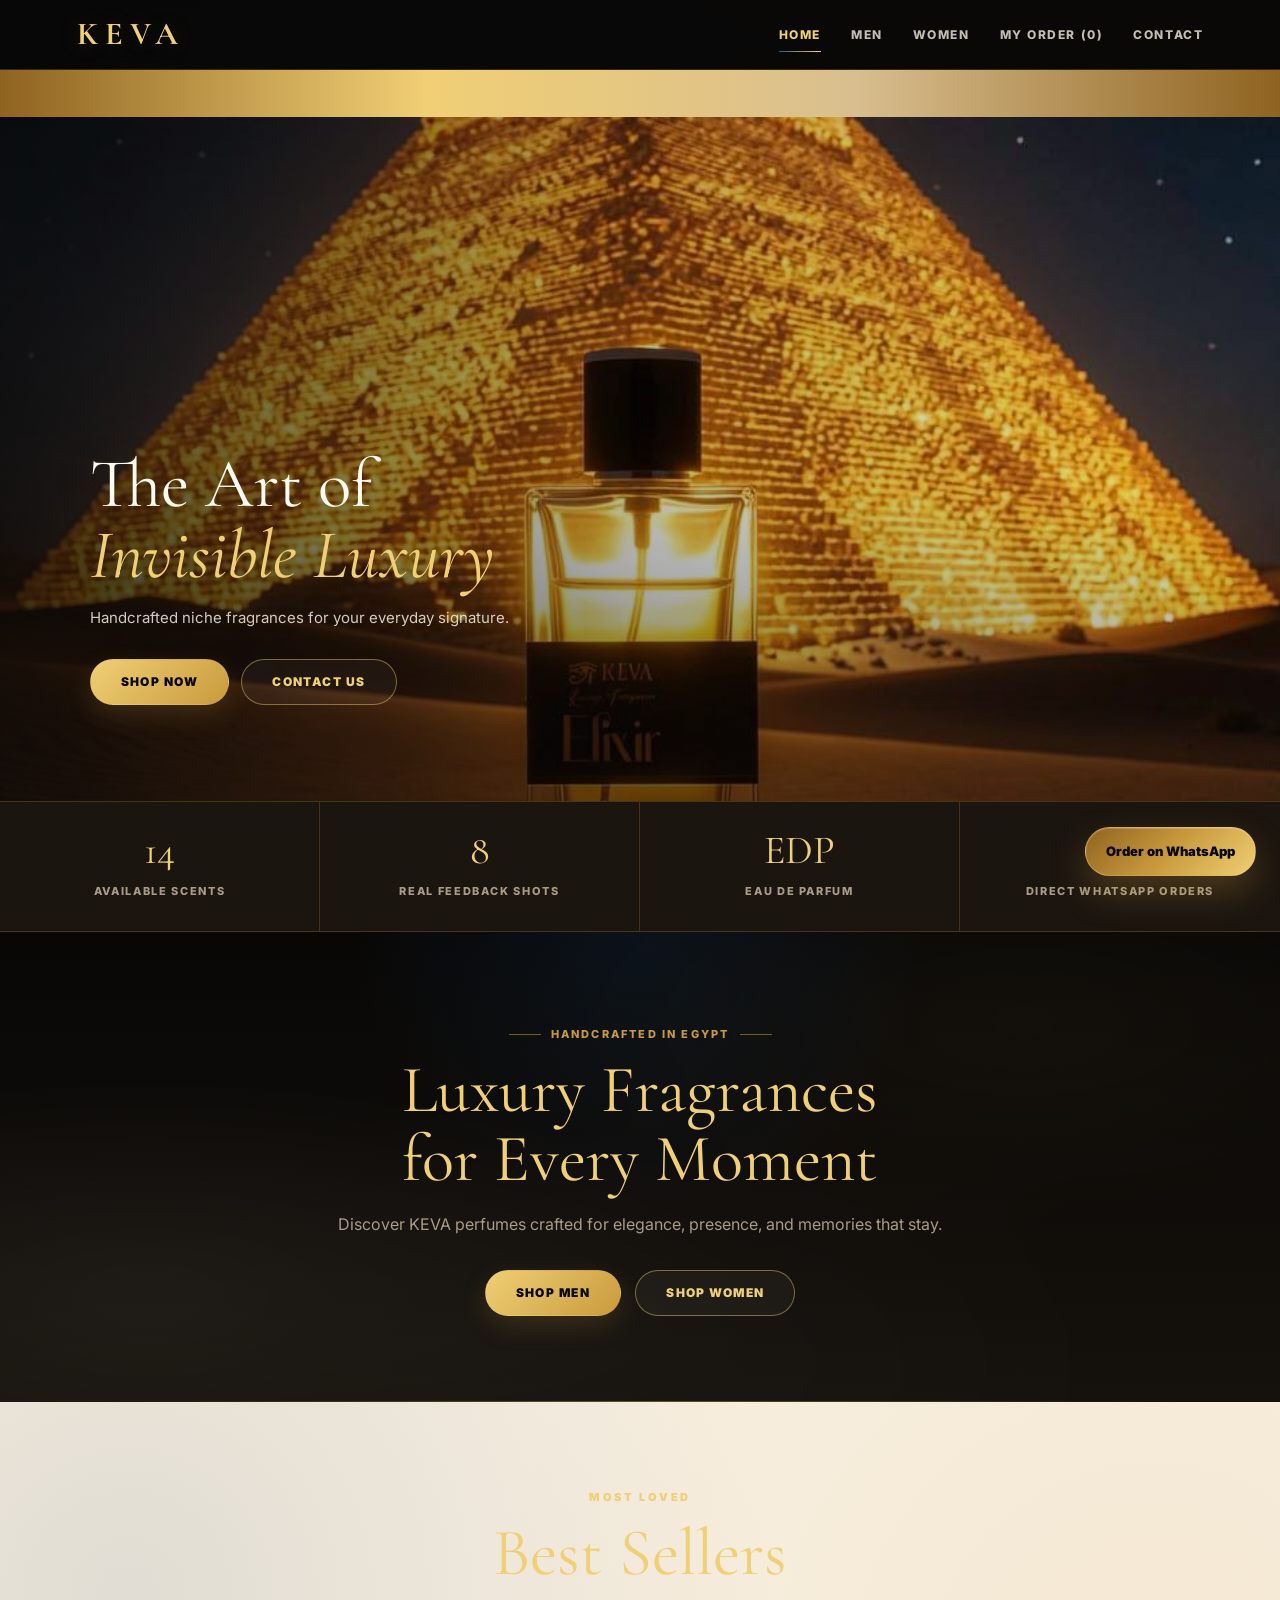
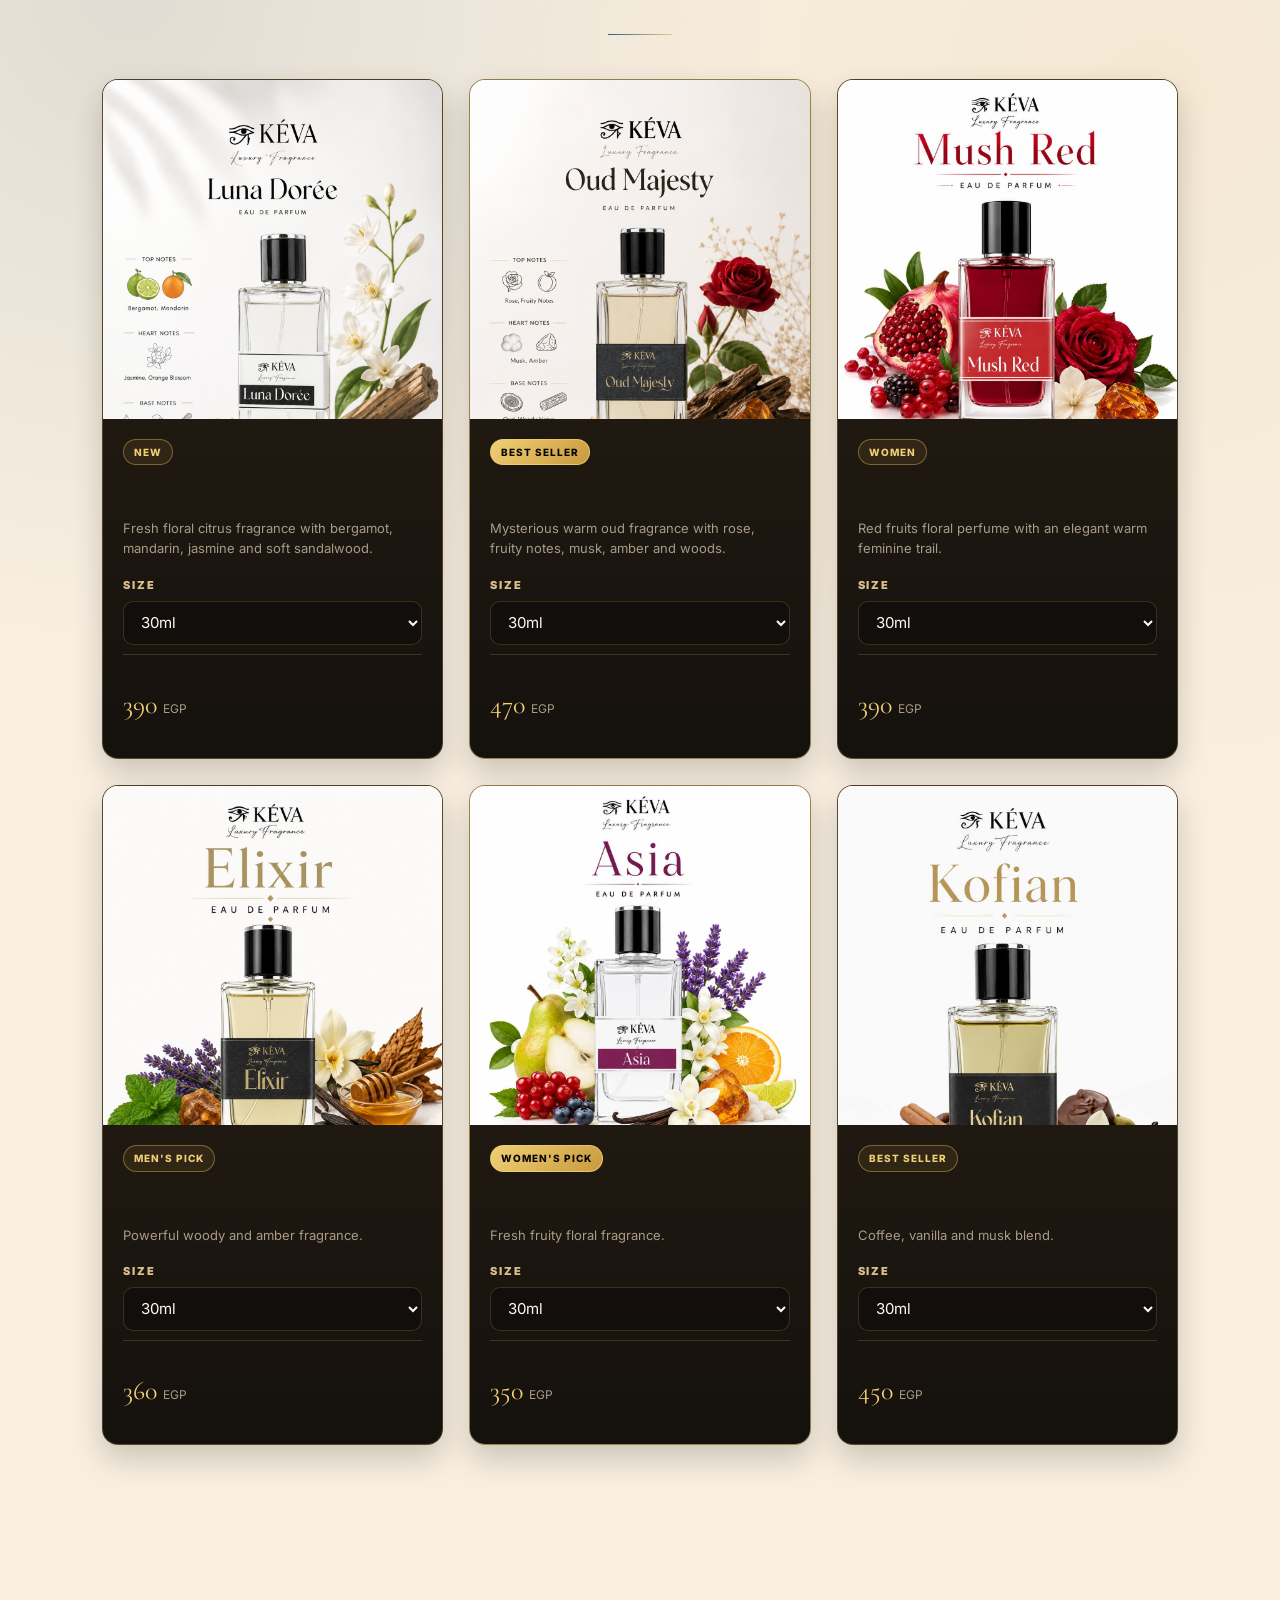
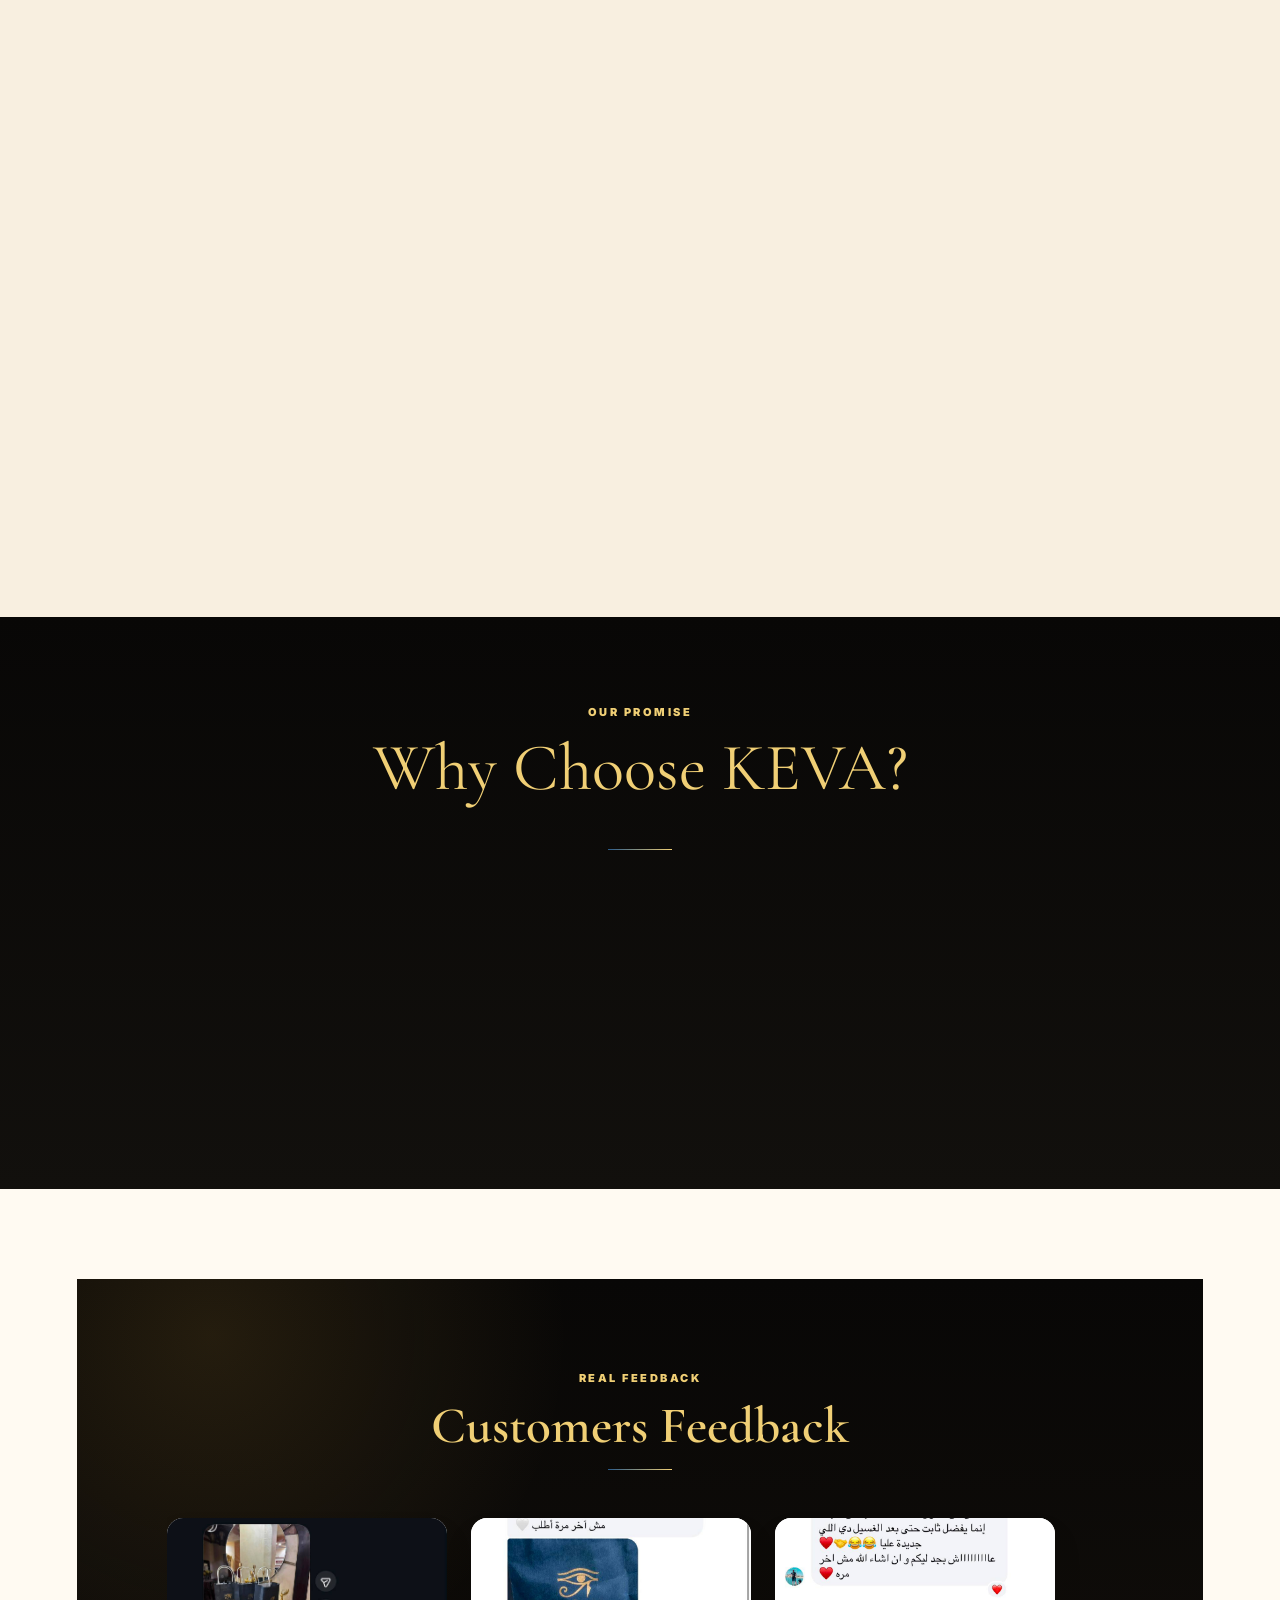
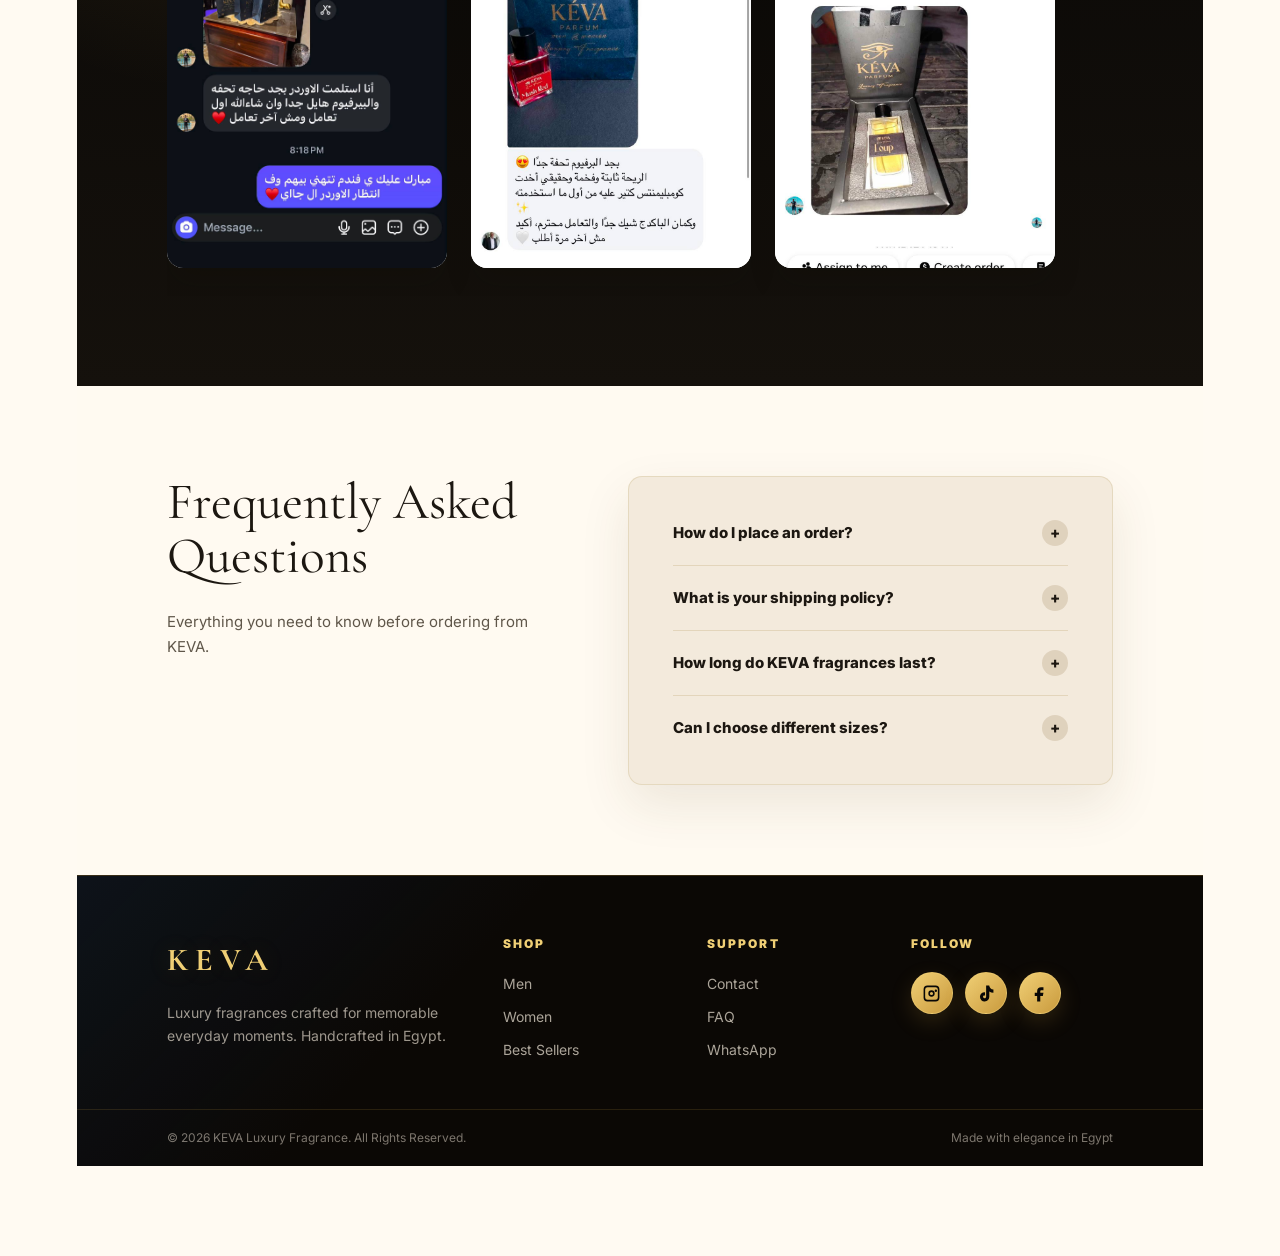
==== commit e0d0845d: "Update project" ====
--- a/index.html
+++ b/index.html
@@ -379,20 +379,20 @@
 
   <div class="stats-strip">
     <div class="stat-item">
-      <span class="stat-num">50+</span>
-      <span class="stat-label">Unique Scents</span>
+      <span class="stat-num">14</span>
+      <span class="stat-label">Available Scents</span>
     </div>
     <div class="stat-item">
-      <span class="stat-num">10K+</span>
-      <span class="stat-label">Happy Customers</span>
+      <span class="stat-num">8</span>
+      <span class="stat-label">Real Feedback Shots</span>
     </div>
     <div class="stat-item">
       <span class="stat-num">EDP</span>
-      <span class="stat-label">Long Lasting</span>
+      <span class="stat-label">Eau de Parfum</span>
     </div>
     <div class="stat-item">
-      <span class="stat-num">24h</span>
-      <span class="stat-label">Fast Response</span>
+      <span class="stat-num">WA</span>
+      <span class="stat-label">Direct WhatsApp Orders</span>
     </div>
   </div>
 
@@ -418,7 +418,7 @@
 
     <div class="products-grid">
       <div class="product-card" data-price="390" data-prices='{"30ml":390,"50ml":580,"100ml":980}'>
-  <img src="photo men/LUANA DORÃ‰E.png" alt="Luana DorÃ©e"/>
+  <img src="photo men/LUANA DORÉE.png" alt="Luana DorÃ©e"/>
   <div class="card-body">
     <span class="badge-new">New</span>
     <h3>Luana DorÃ©e</h3>
@@ -816,3 +816,5 @@
 </html>
 
 
+
+
--- a/style.css
+++ b/style.css
@@ -1,4 +1,4 @@
-@import url('https://fonts.googleapis.com/css2?family=Cormorant+Garamond:wght@300;400;500;600;700&family=Inter:wght@300;400;500;600;700;800&display=swap');
+﻿@import url('https://fonts.googleapis.com/css2?family=Cormorant+Garamond:wght@300;400;500;600;700&family=Inter:wght@300;400;500;600;700;800&display=swap');
 
 *,
 *::before,
@@ -1709,9 +1709,9 @@
   }
 }
 
-/* ══════════════════════════════════════════════
+/* â•â•â•â•â•â•â•â•â•â•â•â•â•â•â•â•â•â•â•â•â•â•â•â•â•â•â•â•â•â•â•â•â•â•â•â•â•â•â•â•â•â•â•â•â•â•
    FEEDBACK / REVIEWS CAROUSEL
-══════════════════════════════════════════════ */
+â•â•â•â•â•â•â•â•â•â•â•â•â•â•â•â•â•â•â•â•â•â•â•â•â•â•â•â•â•â•â•â•â•â•â•â•â•â•â•â•â•â•â•â•â•â• */
 .real-feedback {
   padding: 90px 6%;
   background: var(--porcelain, #fffaf2);
@@ -1831,7 +1831,7 @@
 }
 
 .feedback-body h3::after {
-  content: "✓";
+  content: "âœ“";
   display: inline-grid;
   place-items: center;
   width: 16px; height: 16px;
@@ -1860,9 +1860,9 @@
   transform: scale(1.12);
 }
 
-/* ══════════════════════════════════════════════
+/* â•â•â•â•â•â•â•â•â•â•â•â•â•â•â•â•â•â•â•â•â•â•â•â•â•â•â•â•â•â•â•â•â•â•â•â•â•â•â•â•â•â•â•â•â•â•
    FEEDBACK GALLERY
-══════════════════════════════════════════════ */
+â•â•â•â•â•â•â•â•â•â•â•â•â•â•â•â•â•â•â•â•â•â•â•â•â•â•â•â•â•â•â•â•â•â•â•â•â•â•â•â•â•â•â•â•â•â• */
 .feedback-gallery {
   padding: 90px 8%;
   background:
@@ -1939,11 +1939,11 @@
   object-fit: cover;
 }
 
-/* ══════════════════════════════════════════════
-   RESPONSIVE — COMPREHENSIVE
-══════════════════════════════════════════════ */
-
-/* ── 1024px: wide tablet / small laptop ── */
+/* â•â•â•â•â•â•â•â•â•â•â•â•â•â•â•â•â•â•â•â•â•â•â•â•â•â•â•â•â•â•â•â•â•â•â•â•â•â•â•â•â•â•â•â•â•â•
+   RESPONSIVE â€” COMPREHENSIVE
+â•â•â•â•â•â•â•â•â•â•â•â•â•â•â•â•â•â•â•â•â•â•â•â•â•â•â•â•â•â•â•â•â•â•â•â•â•â•â•â•â•â•â•â•â•â• */
+
+/* â”€â”€ 1024px: wide tablet / small laptop â”€â”€ */
 @media (max-width: 1024px) {
   .footer-main {
     grid-template-columns: 1fr 1fr;
@@ -1965,7 +1965,7 @@
   .col-banner-content { padding: 28px; }
 }
 
-/* ── 900px ── */
+/* â”€â”€ 900px â”€â”€ */
 @media (max-width: 900px) {
   .footer-main {
     grid-template-columns: 1fr 1fr;
@@ -1978,7 +1978,7 @@
   }
 }
 
-/* ── 768px: tablet ── */
+/* â”€â”€ 768px: tablet â”€â”€ */
 @media (max-width: 768px) {
   /* Nav */
   nav {
@@ -2068,7 +2068,7 @@
   .form-row { grid-template-columns: 1fr !important; }
 }
 
-/* ── 600px: large phone ── */
+/* â”€â”€ 600px: large phone â”€â”€ */
 @media (max-width: 600px) {
   .hero h1,
   .page-title { font-size: clamp(28px, 8vw, 46px); }
@@ -2099,7 +2099,7 @@
   .feedback-gallery { padding: 56px 4%; }
 }
 
-/* ── 480px: phone ── */
+/* â”€â”€ 480px: phone â”€â”€ */
 @media (max-width: 480px) {
   :root { --nav-h: 62px; }
 
@@ -2166,15 +2166,35 @@
   .feedback-gallery-grid { grid-auto-columns: minmax(200px, 88vw); gap: 10px; }
 }
 
-/* ── 360px: very small phone ── */
+/* â”€â”€ 360px: very small phone â”€â”€ */
 @media (max-width: 360px) {
-  .logo { font-size: 24px; }
-  .products-grid { grid-template-columns: 1fr 1fr; gap: 10px; }
-  .card-footer { flex-direction: column; align-items: stretch; }
-  .slide-content h2 { font-size: 24px; }
-  .hero h1 { font-size: 30px; }
-  .stat-num { font-size: 28px; }
-  .stat-label { font-size: 10px; }
+  .products {
+    padding-inline: 3%;
+  }
+
+  .products-grid {
+    grid-template-columns: repeat(2, minmax(0, 1fr));
+    max-width: none;
+    gap: 8px;
+  }
+
+  .card-body {
+    padding: 9px;
+  }
+
+  .product-card h3 {
+    font-size: 16px;
+  }
+
+  .product-card p {
+    font-size: 10px;
+  }
+
+  .add-btn,
+  .bulk-order-btn {
+    font-size: 7.5px;
+    letter-spacing: .07em;
+  }
 }
 
 @media (prefers-reduced-motion: reduce) {
@@ -2542,3 +2562,249 @@
     pointer-events: auto;
   }
 }
+/* Mobile product polish - cleaner spacing and richer KEVA palette */
+.products-grid {
+  align-items: stretch;
+}
+
+.product-card {
+  background:
+    linear-gradient(180deg, rgba(39, 29, 18, .98), rgba(16, 12, 8, .98));
+  border-color: rgba(217, 180, 92, .28);
+}
+
+.product-card img {
+  background: #fffaf2;
+  object-position: center top;
+}
+
+.product-card h3 {
+  line-height: 1.08;
+  color: #f4d481;
+}
+
+.product-card p {
+  line-height: 1.55;
+}
+
+body.women-page {
+  background:
+    radial-gradient(circle at 18% 4%, rgba(201, 154, 61, .13), transparent 30%),
+    linear-gradient(180deg, #fff8ed 0%, #f6ead8 48%, #fffaf2 100%);
+}
+
+body.women-page .product-card {
+  background: linear-gradient(180deg, #fffdf8, #fbf1e4);
+  border-color: rgba(174, 126, 47, .18);
+  box-shadow: 0 14px 34px rgba(89, 58, 24, .10);
+}
+
+body.women-page .product-card h3,
+body.women-page .price {
+  color: #b47b22;
+}
+
+body.women-page .product-card p {
+  color: #5f5346;
+}
+
+body.women-page .card-size-row label,
+body.women-page .qty-box label {
+  color: #7d5b2b;
+}
+
+body.women-page .add-btn {
+  background: linear-gradient(135deg, #d49a33, #f4c765);
+  color: #1b1207;
+  border-color: rgba(180, 123, 34, .34);
+}
+
+body.women-page .bulk-order-btn {
+  color: #b47b22;
+  background: rgba(255, 253, 248, .78);
+  border-color: rgba(180, 123, 34, .28);
+}
+
+@media (max-width: 768px) {
+  .products {
+    padding-inline: 4.5%;
+  }
+
+  .products-grid {
+    grid-template-columns: repeat(2, minmax(0, 1fr));
+    gap: 16px;
+  }
+
+  .product-card {
+    border-radius: 14px;
+    min-width: 0;
+  }
+
+  .product-card img {
+    aspect-ratio: 4 / 4.45;
+    object-fit: cover;
+  }
+
+  .card-body {
+    padding: 14px;
+    gap: 8px;
+  }
+
+  .product-card h3 {
+    font-size: 21px;
+    min-height: 24px;
+  }
+
+  .product-card p {
+    min-height: 42px;
+    font-size: 12px;
+  }
+
+  .card-size-row,
+  .qty-box {
+    margin-top: 4px;
+  }
+
+  .card-size-row label,
+  .qty-box label {
+    margin-bottom: 5px;
+    font-size: 9px;
+    letter-spacing: .16em;
+  }
+
+  .card-size-row select,
+  .order-input {
+    min-height: 38px;
+    padding: 8px 10px;
+    border-radius: 8px;
+    font-size: 12px;
+  }
+
+  .price {
+    font-size: 16px;
+    line-height: 1.1;
+  }
+
+  .price small {
+    font-size: 10px;
+  }
+
+  .card-footer {
+    gap: 8px;
+    padding-top: 10px;
+    margin-top: 4px;
+  }
+
+  .add-btn,
+  .bulk-order-btn {
+    width: 100%;
+    min-height: 36px;
+    padding: 9px 10px;
+    font-size: 9px;
+    letter-spacing: .11em;
+    white-space: nowrap;
+  }
+
+  .bulk-order-btn {
+    margin-top: 0;
+  }
+}
+
+@media (max-width: 430px) {
+  .products {
+    padding-inline: 3.5%;
+  }
+
+  .products-grid {
+    grid-template-columns: repeat(2, minmax(0, 1fr));
+    gap: 10px;
+    max-width: none;
+    margin-inline: 0;
+  }
+
+  .product-card {
+    border-radius: 12px;
+  }
+
+  .product-card img {
+    aspect-ratio: 1 / 1.08;
+    object-fit: cover;
+  }
+
+  .card-body {
+    padding: 10px;
+    gap: 6px;
+  }
+
+  .product-card h3 {
+    font-size: 18px;
+    line-height: 1.05;
+    min-height: 20px;
+  }
+
+  .product-card p {
+    min-height: 38px;
+    max-width: 100%;
+    font-size: 10.5px;
+    line-height: 1.45;
+  }
+
+  .card-size-row select {
+    min-height: 34px;
+    padding: 7px 8px;
+    font-size: 11px;
+  }
+
+  .card-footer {
+    gap: 7px;
+    padding-top: 8px;
+  }
+
+  .price {
+    font-size: 15px;
+  }
+
+  .price small {
+    font-size: 9px;
+  }
+
+  .add-btn,
+  .bulk-order-btn {
+    min-height: 34px;
+    padding: 8px 7px;
+    font-size: 8px;
+    letter-spacing: .09em;
+  }
+}
+
+@media (max-width: 360px) {
+  .products {
+    padding-inline: 3%;
+  }
+
+  .products-grid {
+    grid-template-columns: repeat(2, minmax(0, 1fr));
+    max-width: none;
+    gap: 8px;
+  }
+
+  .card-body {
+    padding: 9px;
+  }
+
+  .product-card h3 {
+    font-size: 16px;
+  }
+
+  .product-card p {
+    font-size: 10px;
+  }
+
+  .add-btn,
+  .bulk-order-btn {
+    font-size: 7.5px;
+    letter-spacing: .07em;
+  }
+}
+
+
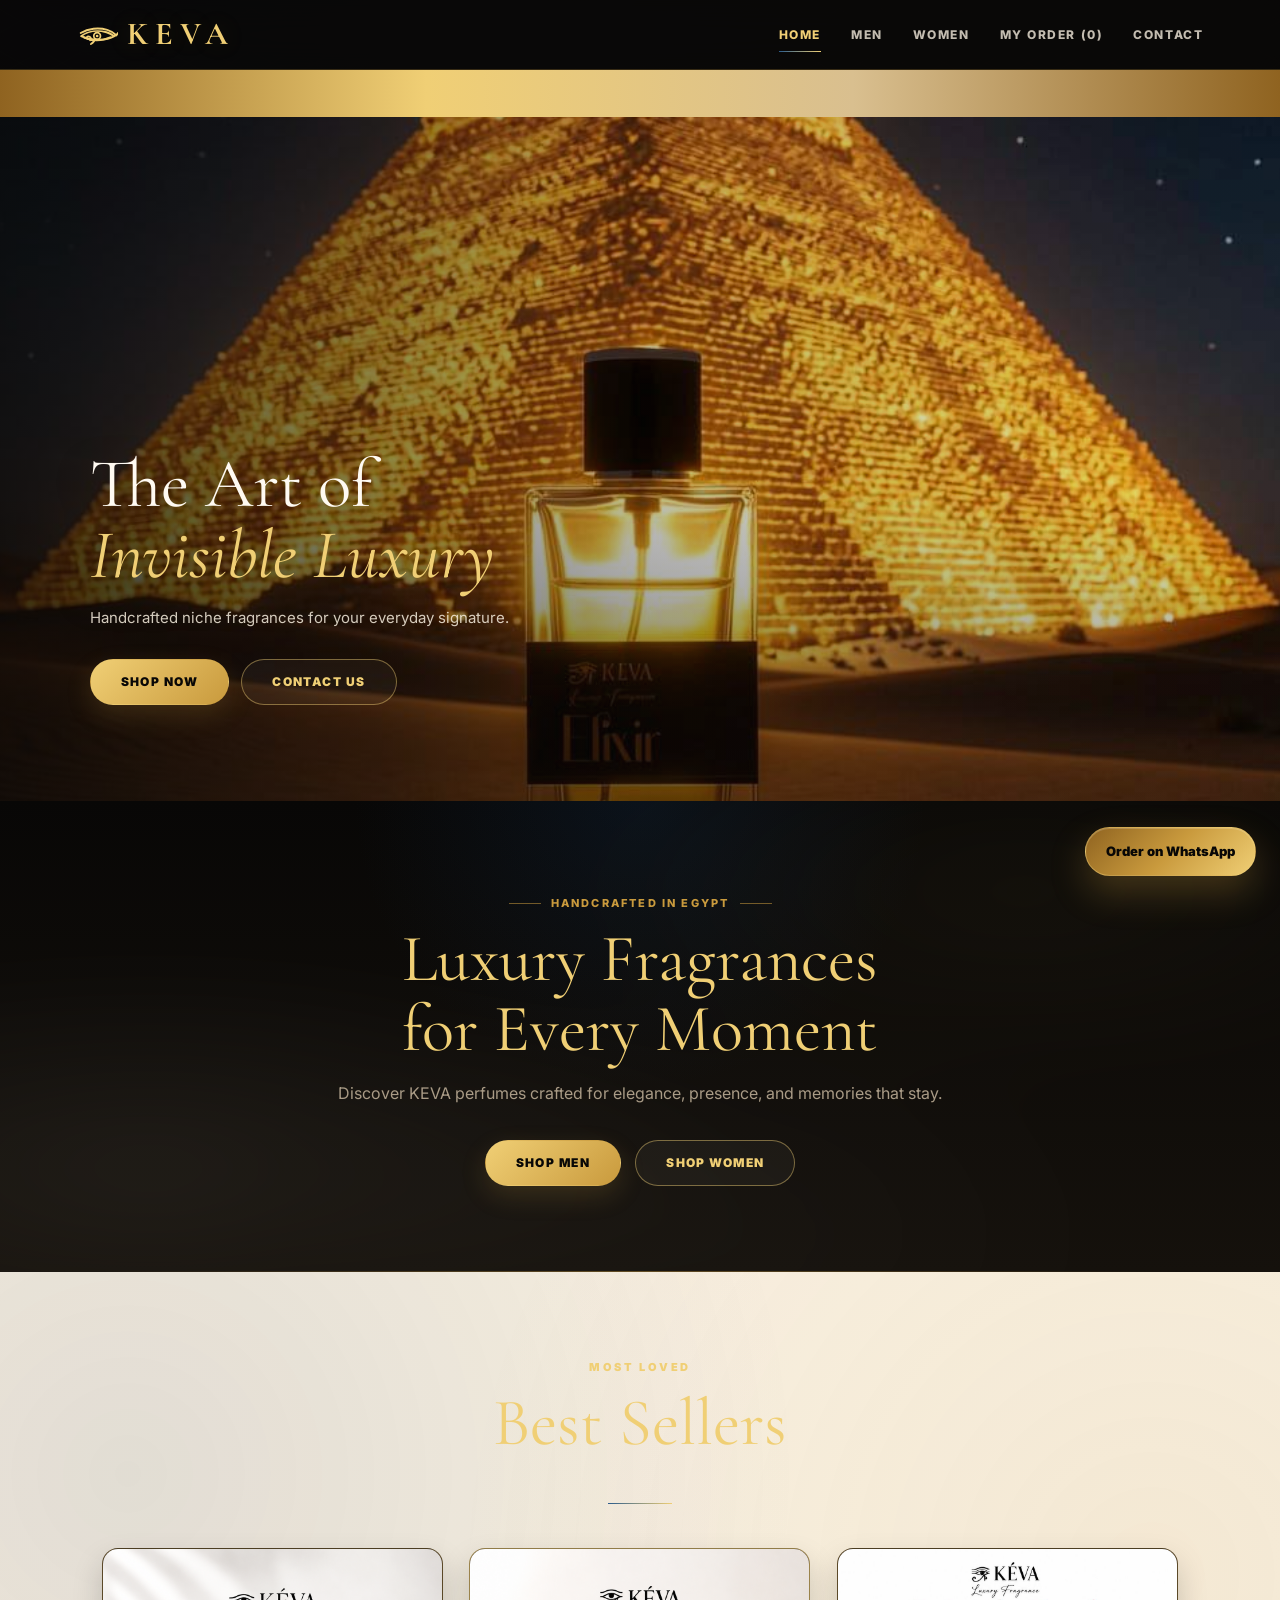
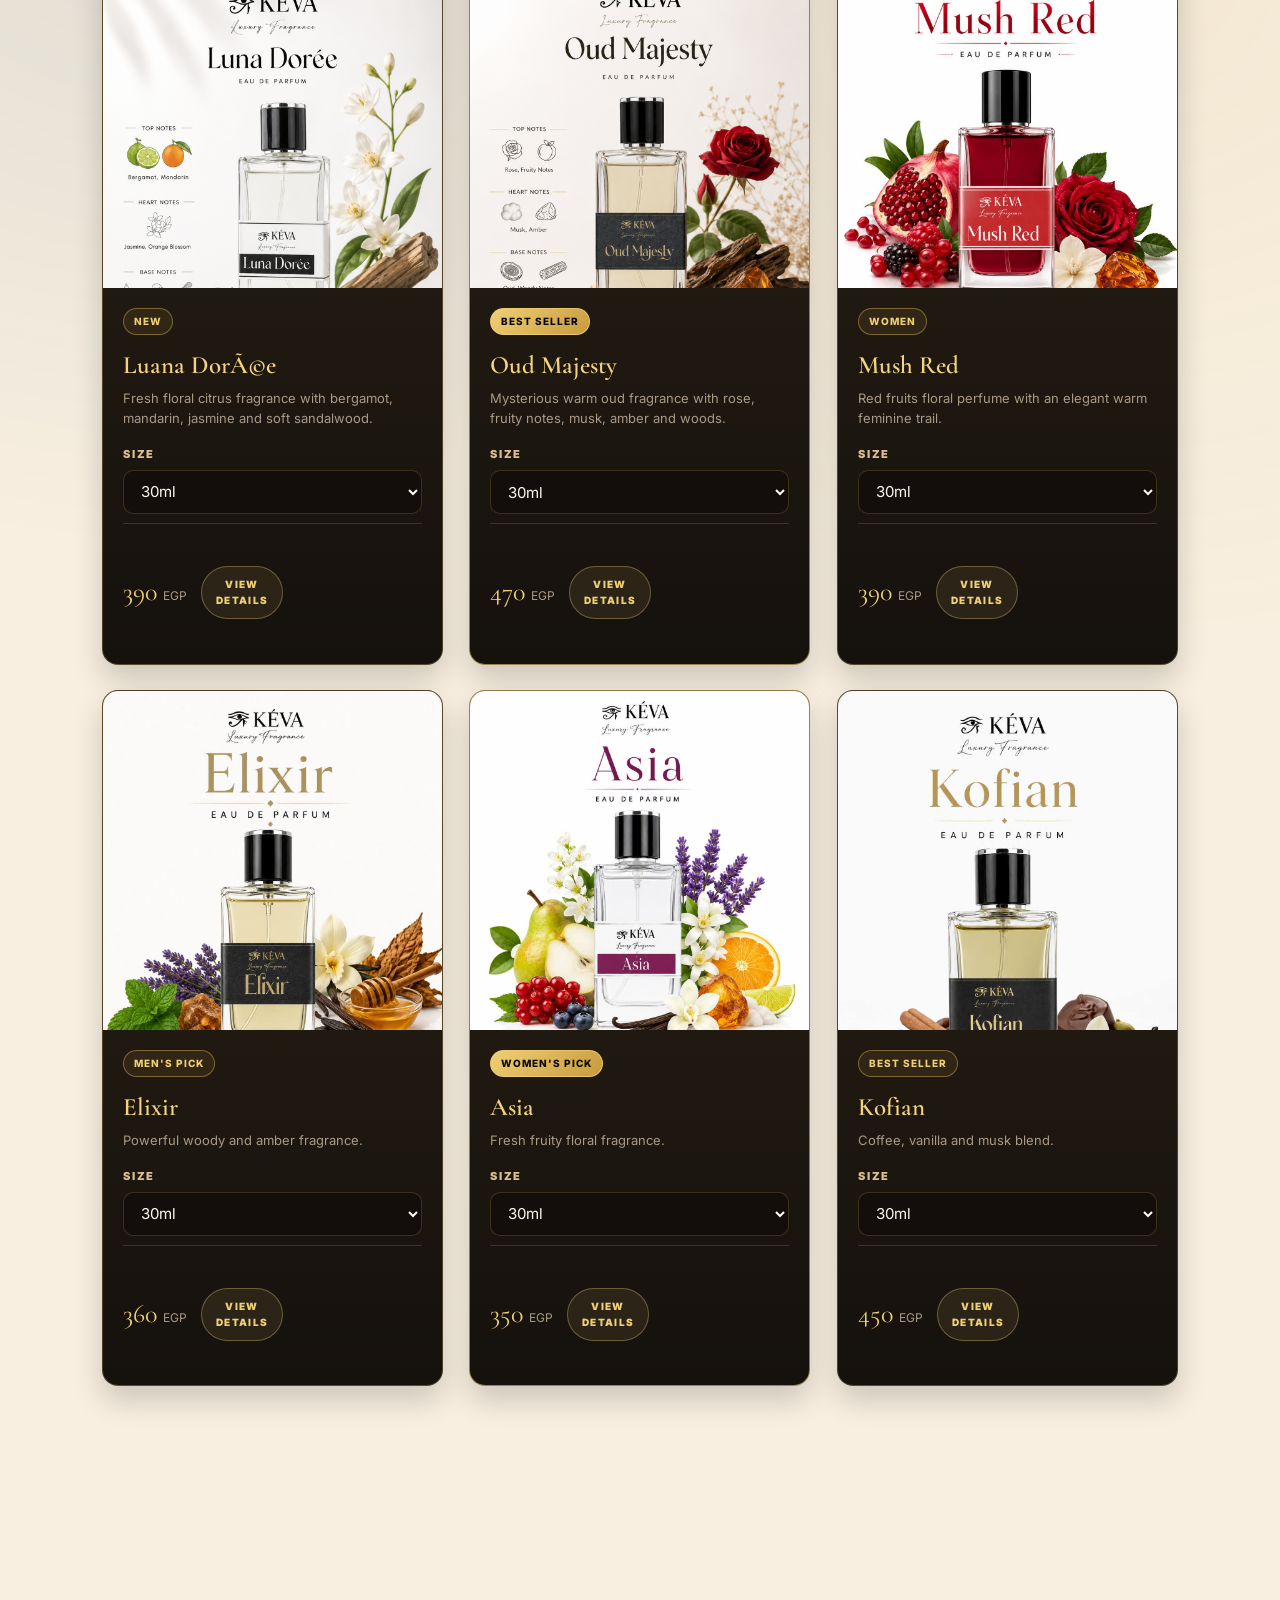
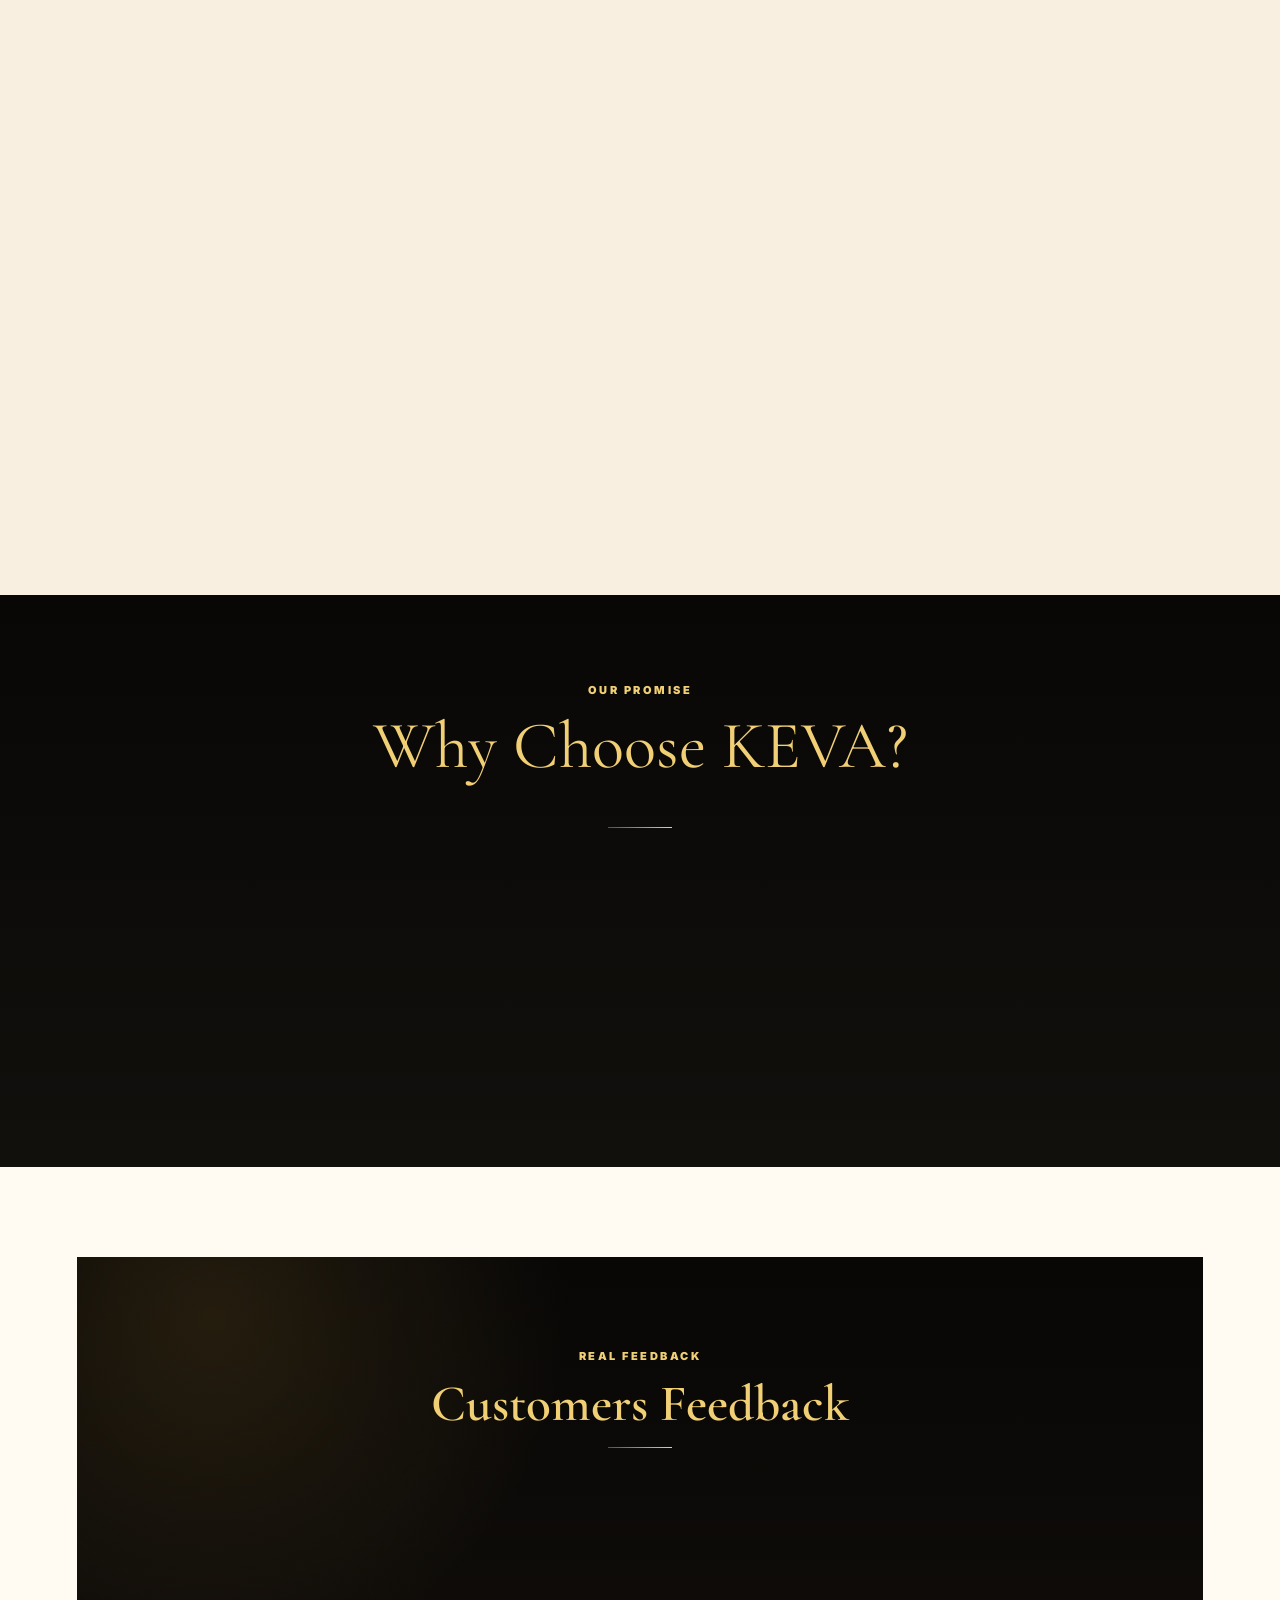
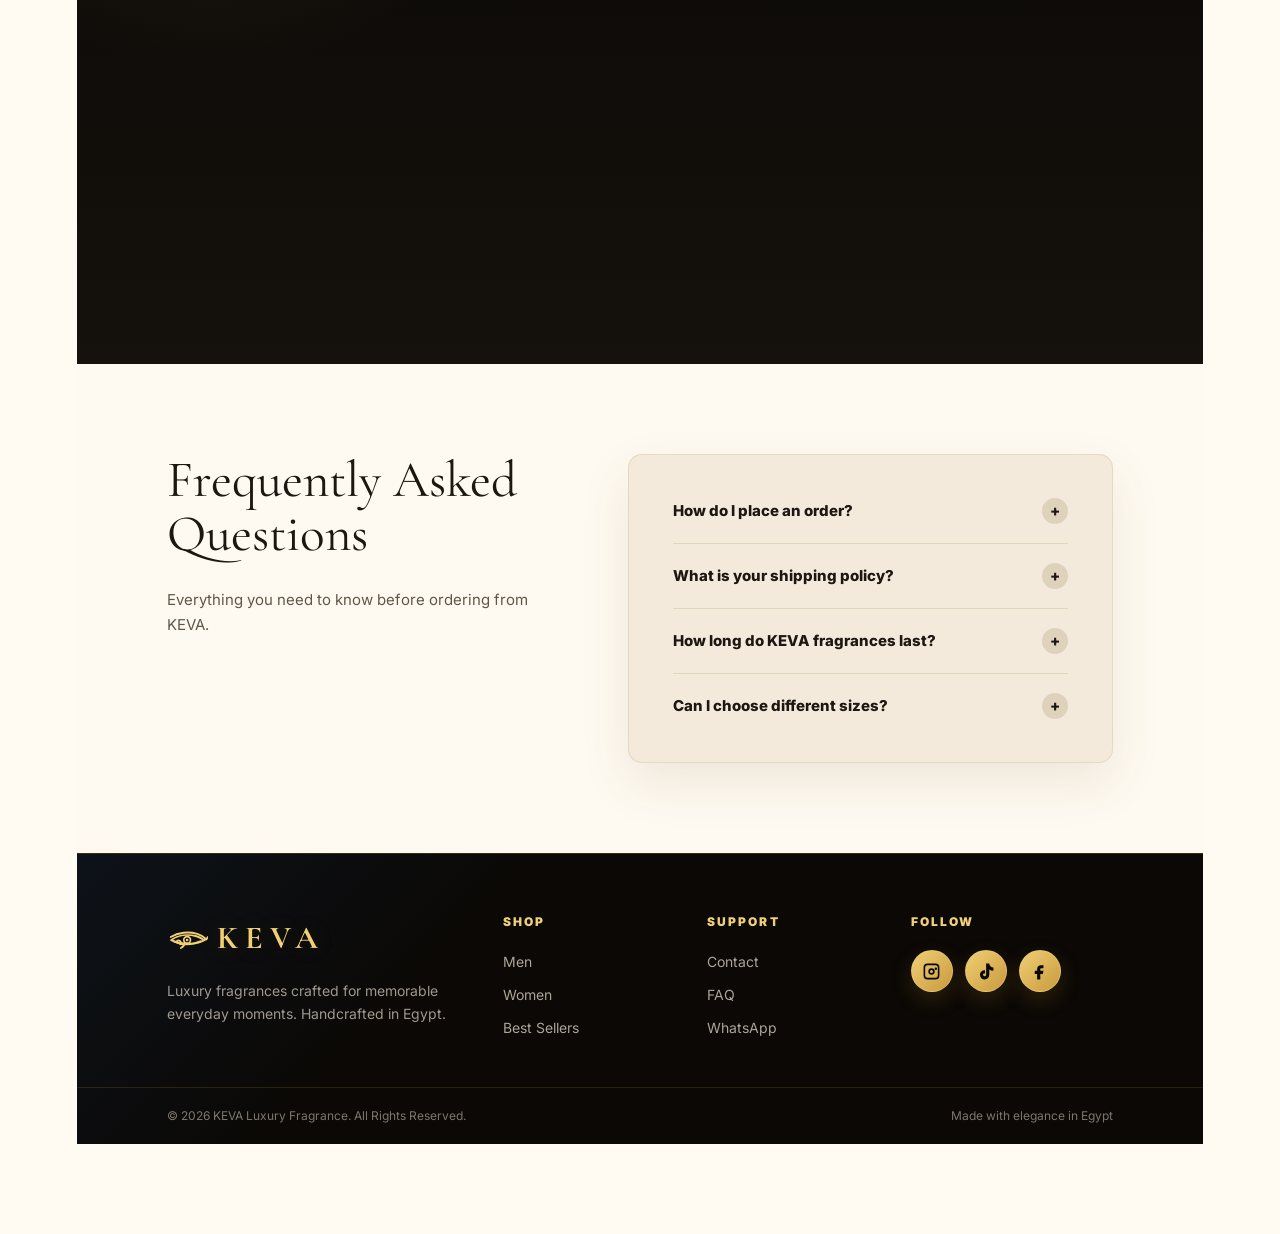
==== commit ab6f3041: "Update project" ====
--- a/index.html
+++ b/index.html
@@ -303,7 +303,16 @@
 <body>
   <div class="luxury-loader" aria-hidden="true">
     <div class="loader-mark">
-      <span class="loader-eye"></span>
+            <svg class="loader-eye horus-eye" viewBox="0 0 220 100" role="img" aria-label="Eye of Horus mark">
+        <path class="horus-stroke horus-brow" d="M20 35 C60 10 116 5 162 18 C180 23 197 33 211 47"/>
+        <path class="horus-stroke horus-outline" d="M22 52 C61 22 116 20 158 31 C176 36 190 45 200 52 C160 77 84 79 22 52Z"/>
+        <path class="horus-stroke horus-lower" d="M39 60 C76 78 134 80 178 58"/>
+        <circle class="horus-iris" cx="108" cy="51" r="15"/>
+        <circle class="horus-pupil" cx="108" cy="51" r="6"/>
+        <path class="horus-stroke horus-tail" d="M198 52 C209 50 216 44 220 35"/>
+        <path class="horus-stroke horus-tear" d="M97 65 C94 78 87 88 75 94"/>
+        <path class="horus-stroke horus-curl" d="M74 62 C61 70 55 68 53 62 C51 55 59 50 68 55 C75 59 77 67 71 74"/>
+      </svg>
       <strong class="loader-logo">KÉVA</strong>
       <span class="loader-tagline">Luxury Fragrance</span>
     </div>
@@ -377,24 +386,6 @@
     </div>
   </div>
 
-  <div class="stats-strip">
-    <div class="stat-item">
-      <span class="stat-num">14</span>
-      <span class="stat-label">Available Scents</span>
-    </div>
-    <div class="stat-item">
-      <span class="stat-num">8</span>
-      <span class="stat-label">Real Feedback Shots</span>
-    </div>
-    <div class="stat-item">
-      <span class="stat-num">EDP</span>
-      <span class="stat-label">Eau de Parfum</span>
-    </div>
-    <div class="stat-item">
-      <span class="stat-num">WA</span>
-      <span class="stat-label">Direct WhatsApp Orders</span>
-    </div>
-  </div>
 
   <section class="hero">
     <div class="home-hero-copy">
@@ -818,3 +809,4 @@
 
 
 
+
--- a/style.css
+++ b/style.css
@@ -1539,6 +1539,10 @@
     background: rgba(255, 250, 242, .98);
   }
 
+  body.product-detail-body nav {
+    background: rgba(255, 255, 255, .98);
+  }
+
   nav.open {
     display: flex;
   }
@@ -1995,6 +1999,7 @@
   }
 
   body.women-page nav { background: rgba(255, 250, 242, .98); }
+  body.product-detail-body nav { background: rgba(255, 255, 255, .98); }
   nav.open { display: flex; }
   .nav-toggle { display: flex; }
 
@@ -2251,35 +2256,54 @@
 
 .loader-eye {
   position: absolute;
-  top: 22px;
-  width: 112px;
-  height: 44px;
+  top: 12px;
+  width: 178px;
+  height: 82px;
+  color: var(--gold-light, #f0cf75);
   opacity: 0;
-  animation: eyeDraw .8s ease .35s forwards, eyeToLogo .8s ease 1.35s forwards;
+  overflow: visible;
+  filter: drop-shadow(0 0 18px rgba(240, 207, 117, .22));
+  animation: eyeDraw .9s ease .25s forwards, eyeToLogo .85s ease 1.45s forwards;
 }
 
 .loader-eye::before,
 .loader-eye::after {
-  content: "";
-  position: absolute;
-  left: 0;
-  right: 0;
-  height: 22px;
-  border: 2px solid var(--gold-light, #f0cf75);
-  border-left: 0;
-  border-right: 0;
-  border-radius: 50%;
-}
-
-.loader-eye::after {
-  left: 43px;
-  right: auto;
-  top: 8px;
-  width: 22px;
-  height: 22px;
-  border: 2px solid var(--gold-light, #f0cf75);
-  background: var(--gold-light, #f0cf75);
-  box-shadow: 0 0 24px rgba(240, 207, 117, .45);
+  display: none;
+}
+
+.horus-eye .horus-stroke,
+.horus-eye .horus-iris,
+.horus-eye .horus-pupil {
+  fill: none;
+  stroke: currentColor;
+  stroke-width: 5.2;
+  stroke-linecap: round;
+  stroke-linejoin: round;
+  vector-effect: non-scaling-stroke;
+}
+
+.horus-eye .horus-iris {
+  fill: rgba(240, 207, 117, .10);
+  stroke-width: 4.8;
+}
+
+.horus-eye .horus-pupil {
+  fill: currentColor;
+  stroke: currentColor;
+  filter: drop-shadow(0 0 12px rgba(240, 207, 117, .52));
+}
+
+.horus-eye .horus-stroke,
+.horus-eye .horus-iris {
+  stroke-dasharray: 360;
+  stroke-dashoffset: 360;
+  animation: horusLineDraw 1.15s var(--ease, cubic-bezier(.22,1,.36,1)) .32s forwards;
+}
+
+.horus-eye .horus-pupil {
+  opacity: 0;
+  transform-origin: 108px 51px;
+  animation: horusPupilIn .45s ease .92s forwards;
 }
 
 .loader-logo {
@@ -2305,10 +2329,37 @@
   animation: fadeUp .8s var(--ease, cubic-bezier(.22,1,.36,1)) 2s forwards;
 }
 
+.logo::before,
+.footer-logo::before {
+  content: "";
+  display: inline-block;
+  width: 1.28em;
+  height: .62em;
+  margin-right: .28em;
+  transform: translateY(.04em);
+  background-repeat: no-repeat;
+  background-position: center;
+  background-size: contain;
+  background-image: url("data:image/svg+xml,%3Csvg xmlns='http://www.w3.org/2000/svg' viewBox='0 0 220 100'%3E%3Cg fill='none' stroke='%23f0cf75' stroke-width='10' stroke-linecap='round' stroke-linejoin='round'%3E%3Cpath d='M20 35 C60 10 116 5 162 18 C180 23 197 33 211 47'/%3E%3Cpath d='M22 52 C61 22 116 20 158 31 C176 36 190 45 200 52 C160 77 84 79 22 52Z'/%3E%3Cpath d='M39 60 C76 78 134 80 178 58'/%3E%3Cpath d='M198 52 C209 50 216 44 220 35'/%3E%3Cpath d='M97 65 C94 78 87 88 75 94'/%3E%3Cpath d='M74 62 C61 70 55 68 53 62 C51 55 59 50 68 55 C75 59 77 67 71 74'/%3E%3C/g%3E%3Ccircle cx='108' cy='51' r='18' fill='none' stroke='%23f0cf75' stroke-width='9'/%3E%3Ccircle cx='108' cy='51' r='7' fill='%23f0cf75'/%3E%3C/svg%3E");
+}
+
+body.women-page .logo::before,
+body.women-page .footer-logo::before {
+  filter: brightness(.72) sepia(.42) saturate(1.3);
+}
 @keyframes loaderLine {
   to { clip-path: inset(0 0 0 0); }
 }
 
+
+@keyframes horusLineDraw {
+  to { stroke-dashoffset: 0; }
+}
+
+@keyframes horusPupilIn {
+  from { opacity: 0; transform: scale(.35); }
+  to { opacity: 1; transform: scale(1); }
+}
 @keyframes eyeDraw {
   from { opacity: 0; transform: scale(.86); filter: blur(3px); }
   to { opacity: 1; transform: scale(1); filter: blur(0); }
@@ -2806,5 +2857,789 @@
     letter-spacing: .07em;
   }
 }
-
-
+/* Product details modal */
+.details-btn {
+  width: 100%;
+  min-height: 36px;
+  padding: 9px 14px;
+  border: 1px solid rgba(240, 207, 117, .34);
+  border-radius: 999px;
+  background: rgba(240, 207, 117, .09);
+  color: var(--gold-light, #f0cf75);
+  font-size: 10px;
+  font-weight: 900;
+  letter-spacing: .13em;
+  text-transform: uppercase;
+  cursor: pointer;
+  transition: transform .25s ease, background .25s ease, color .25s ease;
+}
+
+.details-btn:hover {
+  transform: translateY(-2px);
+  background: rgba(240, 207, 117, .18);
+}
+
+.product-details-backdrop {
+  position: fixed;
+  inset: 0;
+  z-index: 9999;
+  display: grid;
+  place-items: center;
+  padding: 24px;
+  background: rgba(6, 5, 4, .74);
+  backdrop-filter: blur(14px);
+  opacity: 0;
+  visibility: hidden;
+  pointer-events: none;
+  transition: opacity .28s ease, visibility .28s ease;
+}
+
+.product-details-backdrop.open {
+  opacity: 1;
+  visibility: visible;
+  pointer-events: auto;
+}
+
+.product-details-modal {
+  position: relative;
+  display: grid;
+  grid-template-columns: minmax(260px, .86fr) minmax(320px, 1.14fr);
+  width: min(1040px, 96vw);
+  max-height: 90vh;
+  overflow: hidden;
+  border: 1px solid rgba(240, 207, 117, .30);
+  border-radius: 18px;
+  background:
+    linear-gradient(135deg, rgba(21, 57, 99, .14), transparent 34%),
+    linear-gradient(180deg, #18110a, #0b0805);
+  box-shadow: 0 34px 90px rgba(0, 0, 0, .52);
+  transform: translateY(16px) scale(.98);
+  transition: transform .32s var(--ease, cubic-bezier(.22,1,.36,1));
+}
+
+.product-details-backdrop.open .product-details-modal {
+  transform: translateY(0) scale(1);
+}
+
+.product-details-close {
+  position: absolute;
+  top: 14px;
+  right: 14px;
+  z-index: 2;
+  width: 36px;
+  height: 36px;
+  border: 1px solid rgba(240, 207, 117, .24);
+  border-radius: 50%;
+  background: rgba(8, 7, 6, .72);
+  color: var(--gold-light, #f0cf75);
+  font-weight: 900;
+  cursor: pointer;
+}
+
+.product-details-media {
+  min-height: 100%;
+  background: #fff8ee;
+}
+
+.product-details-media img {
+  width: 100%;
+  height: 100%;
+  min-height: 520px;
+  object-fit: cover;
+  object-position: center top;
+}
+
+.product-details-content {
+  overflow-y: auto;
+  padding: 34px;
+  color: var(--text, #f8efe0);
+}
+
+.pd-title-row {
+  display: flex;
+  align-items: flex-start;
+  justify-content: space-between;
+  gap: 18px;
+  padding-right: 30px;
+}
+
+.pd-badge {
+  display: inline-flex;
+  margin-bottom: 8px;
+  color: var(--gold-light, #f0cf75);
+  font-size: 10px;
+  font-weight: 900;
+  letter-spacing: .18em;
+  text-transform: uppercase;
+}
+
+.pd-title-row h2 {
+  margin: 0;
+  color: var(--gold-light, #f0cf75);
+  font-family: var(--font-display, serif);
+  font-size: clamp(36px, 5vw, 58px);
+  line-height: .95;
+}
+
+.pd-rating {
+  flex: 0 0 auto;
+  color: var(--gold-light, #f0cf75);
+  font-weight: 900;
+}
+
+.pd-offer {
+  display: grid;
+  gap: 4px;
+  margin: 24px 0;
+  padding: 18px 20px;
+  border: 1px solid rgba(15, 181, 109, .20);
+  border-radius: 10px;
+  background: rgba(15, 181, 109, .10);
+  color: #27d989;
+}
+
+.pd-offer strong {
+  text-transform: uppercase;
+  letter-spacing: .08em;
+}
+
+.pd-pillars {
+  display: grid;
+  grid-template-columns: repeat(3, 1fr);
+  gap: 12px;
+  margin-bottom: 22px;
+}
+
+.pd-pillars div {
+  display: grid;
+  gap: 4px;
+  padding: 14px 10px;
+  border: 1px solid rgba(240, 207, 117, .16);
+  border-radius: 12px;
+  text-align: center;
+  background: rgba(255, 255, 255, .035);
+}
+
+.pd-pillars strong {
+  color: var(--gold-light, #f0cf75);
+  font-family: var(--font-display, serif);
+  font-size: 24px;
+  line-height: 1;
+}
+
+.pd-pillars span {
+  color: rgba(248, 239, 224, .68);
+  font-size: 11px;
+  line-height: 1.35;
+}
+
+.pd-buy-row {
+  margin-top: 14px;
+}
+
+.pd-buy-row label {
+  display: block;
+  margin-bottom: 7px;
+  color: var(--sand, #d9bf8f);
+  font-size: 10px;
+  font-weight: 900;
+  letter-spacing: .18em;
+  text-transform: uppercase;
+}
+
+#pdSize {
+  width: 100%;
+  min-height: 46px;
+  padding: 10px 13px;
+  border: 1px solid rgba(240, 207, 117, .26);
+  border-radius: 10px;
+  background: rgba(8, 7, 6, .72);
+  color: var(--text, #f8efe0);
+}
+
+.pd-qty-control {
+  width: 150px;
+  border-color: rgba(240, 207, 117, .26);
+  background: rgba(8, 7, 6, .52);
+}
+
+.pd-total-row {
+  display: flex;
+  align-items: center;
+  justify-content: space-between;
+  gap: 14px;
+  margin: 22px 0;
+  padding-top: 16px;
+  border-top: 1px solid rgba(240, 207, 117, .16);
+  color: rgba(248, 239, 224, .72);
+}
+
+.pd-total-row strong {
+  color: var(--gold-light, #f0cf75);
+  font-family: var(--font-display, serif);
+  font-size: 32px;
+  font-weight: 600;
+}
+
+.pd-notes {
+  display: grid;
+  gap: 12px;
+  color: rgba(248, 239, 224, .76);
+  line-height: 1.7;
+}
+
+.pd-notes strong {
+  color: var(--text, #f8efe0);
+}
+
+.pd-description {
+  margin-top: 22px;
+  padding-top: 18px;
+  border-top: 1px solid rgba(240, 207, 117, .16);
+}
+
+.pd-description summary {
+  cursor: pointer;
+  color: var(--gold-light, #f0cf75);
+  font-weight: 900;
+}
+
+.pd-description p {
+  margin-top: 12px;
+  color: rgba(248, 239, 224, .72);
+}
+
+.pd-actions {
+  display: grid;
+  grid-template-columns: 1fr 1fr;
+  gap: 12px;
+  margin-top: 24px;
+}
+
+.pd-actions .add-btn,
+.pd-actions .bulk-order-btn {
+  opacity: 1;
+  transform: none;
+  pointer-events: auto;
+  margin: 0;
+}
+
+body.women-page .details-btn {
+  background: rgba(180, 123, 34, .08);
+  color: #b47b22;
+  border-color: rgba(180, 123, 34, .24);
+}
+
+body.women-page .product-details-modal {
+  background: linear-gradient(180deg, #fffdf8, #fbf1e4);
+  color: #1b1207;
+  border-color: rgba(180, 123, 34, .20);
+}
+
+body.women-page .product-details-content,
+body.women-page .pd-notes strong {
+  color: #1b1207;
+}
+
+body.women-page .pd-title-row h2,
+body.women-page .pd-badge,
+body.women-page .pd-rating,
+body.women-page .pd-pillars strong,
+body.women-page .pd-total-row strong,
+body.women-page .pd-description summary {
+  color: #b47b22;
+}
+
+body.women-page .pd-pillars span,
+body.women-page .pd-total-row,
+body.women-page .pd-notes,
+body.women-page .pd-description p {
+  color: #5f5346;
+}
+
+body.women-page #pdSize,
+body.women-page .pd-qty-control {
+  background: #fffaf2;
+  color: #1b1207;
+  border-color: rgba(180, 123, 34, .22);
+}
+
+@media (max-width: 820px) {
+  .product-details-backdrop {
+    padding: 0;
+    align-items: end;
+  }
+
+  .product-details-modal {
+    grid-template-columns: 1fr;
+    width: 100%;
+    max-height: 94vh;
+    border-radius: 18px 18px 0 0;
+  }
+
+  .product-details-media img {
+    min-height: 0;
+    height: 260px;
+  }
+
+  .product-details-content {
+    padding: 22px 18px 24px;
+  }
+
+  .pd-title-row h2 {
+    font-size: 34px;
+  }
+
+  .pd-pillars {
+    gap: 8px;
+  }
+
+  .pd-pillars strong {
+    font-size: 18px;
+  }
+
+  .pd-pillars span {
+    font-size: 9.5px;
+  }
+
+  .pd-actions {
+    grid-template-columns: 1fr;
+  }
+}
+/* Full product detail page inspired by premium mobile PDP */
+body.product-detail-body {
+  background: #fff;
+  color: #1b1b1b;
+}
+
+body.product-detail-body header {
+  background: rgba(255, 255, 255, .94);
+  border-bottom: 1px solid #eee;
+  color: #111;
+}
+
+body.product-detail-body nav a,
+body.product-detail-body .logo {
+  color: #111;
+}
+
+body.product-detail-body .nav-toggle span {
+  background: #111;
+}
+
+.single-product-page {
+  display: grid;
+  grid-template-columns: minmax(360px, .9fr) minmax(420px, 1fr);
+  gap: 0;
+  min-height: 100vh;
+  padding-top: var(--nav-h, 70px);
+  background: #fff;
+}
+
+.single-product-gallery {
+  position: sticky;
+  top: var(--nav-h, 70px);
+  height: calc(100vh - var(--nav-h, 70px));
+  display: grid;
+  place-items: center;
+  background: #f3eadf;
+  overflow: hidden;
+}
+
+.single-product-image {
+  width: 100%;
+  height: 100%;
+  object-fit: cover;
+  object-position: center top;
+}
+
+.product-zoom-btn {
+  position: absolute;
+  top: 32px;
+  right: 32px;
+  z-index: 2;
+  width: 58px;
+  height: 58px;
+  border: 1px solid rgba(0, 0, 0, .12);
+  border-radius: 50%;
+  background: #fff;
+  color: #111;
+  font-size: 30px;
+  font-weight: 900;
+  box-shadow: 0 8px 22px rgba(0, 0, 0, .12);
+}
+
+.single-product-info {
+  padding: 46px 56px 70px;
+  background: #fff;
+}
+
+.single-thumbs {
+  display: flex;
+  gap: 14px;
+  margin-bottom: 28px;
+}
+
+.single-thumb {
+  width: 86px;
+  height: 86px;
+  padding: 0;
+  border: 0;
+  border-bottom: 4px solid transparent;
+  background: #f8f4ee;
+  cursor: pointer;
+}
+
+.single-thumb.active {
+  border-bottom-color: #111;
+}
+
+.single-thumb img {
+  width: 100%;
+  height: 100%;
+  object-fit: cover;
+}
+
+.notes-thumb {
+  display: grid;
+  place-items: center;
+  color: #8f6320;
+  font-weight: 900;
+  font-size: 12px;
+}
+
+.single-product-kicker {
+  margin-bottom: 14px;
+  color: #6a6a6a;
+  font-size: 22px;
+  line-height: 1.35;
+}
+
+.single-title-row {
+  display: flex;
+  align-items: flex-end;
+  justify-content: space-between;
+  gap: 20px;
+}
+
+.single-title-row h1 {
+  margin: 0;
+  color: #181818;
+  font-family: Inter, sans-serif;
+  font-size: clamp(40px, 6vw, 66px);
+  font-weight: 900;
+  letter-spacing: 0;
+  line-height: .98;
+}
+
+.single-price {
+  margin-top: 24px;
+  color: #2a2a2a;
+  font-size: 30px;
+  line-height: 1;
+}
+
+.single-rating {
+  padding-bottom: 4px;
+  color: #222;
+  font-size: 18px;
+  white-space: nowrap;
+}
+
+.single-rating span:last-child {
+  color: #f4a51c;
+}
+
+.single-divider {
+  height: 1px;
+  margin: 42px 0;
+  background: #dedede;
+}
+
+.single-offer {
+  display: flex;
+  align-items: flex-start;
+  gap: 20px;
+  margin-bottom: 34px;
+  padding: 24px;
+  border-radius: 6px;
+  background: #eaf6ef;
+  color: #00a651;
+}
+
+.offer-icon {
+  font-size: 32px;
+  line-height: 1;
+}
+
+.single-offer strong {
+  display: block;
+  margin-bottom: 12px;
+  font-size: 16px;
+  font-weight: 900;
+}
+
+.single-offer p {
+  margin: 0 0 5px;
+  font-size: 17px;
+}
+
+.single-benefits {
+  display: grid;
+  grid-template-columns: repeat(3, 1fr);
+  gap: 18px;
+  margin: 32px 0;
+  text-align: center;
+}
+
+.single-benefits div {
+  display: grid;
+  gap: 12px;
+  justify-items: center;
+  align-content: start;
+}
+
+.single-benefits span {
+  font-size: 38px;
+  line-height: 1;
+}
+
+.single-benefits strong {
+  max-width: 160px;
+  color: #333;
+  font-size: 18px;
+  font-weight: 500;
+  line-height: 1.55;
+}
+
+.single-field-label {
+  display: block;
+  margin: 26px 0 10px;
+  color: #606060;
+  font-size: 21px;
+  font-weight: 800;
+}
+
+.single-size-select {
+  width: 100%;
+  height: 56px;
+  padding: 0 14px;
+  border: 1px solid #ddd;
+  background: #fff;
+  color: #111;
+  font-size: 17px;
+}
+
+.single-qty {
+  display: grid;
+  grid-template-columns: 1fr 1fr 1fr;
+  width: 252px;
+  height: 82px;
+  border: 1px solid #ddd;
+}
+
+.single-qty button,
+.single-qty span {
+  display: grid;
+  place-items: center;
+  border: 0;
+  background: #fff;
+  color: #111;
+  font-size: 26px;
+  font-weight: 800;
+}
+
+.single-qty span {
+  font-size: 22px;
+  font-weight: 500;
+}
+
+.single-total {
+  margin: 22px 0;
+  color: #444;
+  font-size: 18px;
+}
+
+.single-cart-btn,
+.single-whatsapp-btn {
+  width: 100%;
+  min-height: 78px;
+  border: 0;
+  background: #181818;
+  color: #fff;
+  font-size: 20px;
+  font-weight: 900;
+  cursor: pointer;
+}
+
+.single-whatsapp-btn {
+  margin-top: 12px;
+  background: #0fb56d;
+}
+
+.single-notes-block {
+  display: grid;
+  gap: 24px;
+  margin-top: 52px;
+  color: #202020;
+  font-size: 21px;
+  line-height: 1.65;
+}
+
+.single-notes-block p {
+  margin: 0;
+}
+
+.single-notes-block strong {
+  font-weight: 900;
+}
+
+.single-description {
+  margin-top: 44px;
+  padding: 26px 0;
+  border-top: 1px solid #ddd;
+  border-bottom: 1px solid #ddd;
+}
+
+.single-description summary {
+  display: flex;
+  align-items: center;
+  justify-content: space-between;
+  color: #151515;
+  font-size: 22px;
+  font-weight: 900;
+  cursor: pointer;
+}
+
+.single-description summary::after {
+  content: "⌄";
+  display: grid;
+  place-items: center;
+  width: 44px;
+  height: 44px;
+  border-radius: 50%;
+  background: #eee;
+  color: #111;
+}
+
+.single-description p {
+  margin-top: 18px;
+  color: #333;
+  font-size: 18px;
+  line-height: 1.7;
+}
+
+@media (max-width: 820px) {
+  body.product-detail-body header {
+    position: sticky;
+  }
+
+  .single-product-page {
+    display: block;
+    padding-top: 0;
+  }
+
+  .single-product-gallery {
+    position: relative;
+    top: auto;
+    height: auto;
+    aspect-ratio: 1 / 1.06;
+    margin-top: var(--nav-h, 70px);
+  }
+
+  .product-zoom-btn {
+    top: 22px;
+    right: 22px;
+    width: 54px;
+    height: 54px;
+  }
+
+  .single-product-info {
+    padding: 34px 40px 56px;
+  }
+
+  .single-title-row h1 {
+    font-size: clamp(42px, 10vw, 58px);
+  }
+
+  .single-product-kicker {
+    font-size: 22px;
+  }
+}
+
+@media (max-width: 520px) {
+  .single-product-info {
+    padding: 28px 20px 44px;
+  }
+
+  .single-product-gallery {
+    aspect-ratio: 1 / 1.05;
+  }
+
+  .single-thumbs {
+    margin-bottom: 26px;
+  }
+
+  .single-thumb {
+    width: 58px;
+    height: 58px;
+  }
+
+  .single-product-kicker {
+    font-size: 18px;
+  }
+
+  .single-title-row h1 {
+    font-size: 40px;
+  }
+
+  .single-price {
+    font-size: 24px;
+  }
+
+  .single-divider {
+    margin: 32px 0;
+  }
+
+  .single-offer {
+    padding: 20px;
+  }
+
+  .single-benefits {
+    gap: 8px;
+  }
+
+  .single-benefits span {
+    font-size: 30px;
+  }
+
+  .single-benefits strong {
+    font-size: 15px;
+    line-height: 1.55;
+  }
+
+  .single-field-label {
+    font-size: 18px;
+  }
+
+  .single-qty {
+    width: 252px;
+    height: 56px;
+  }
+
+  .single-cart-btn,
+  .single-whatsapp-btn {
+    min-height: 62px;
+    font-size: 17px;
+  }
+
+  .single-notes-block {
+    margin-top: 42px;
+    font-size: 18px;
+    gap: 22px;
+  }
+
+  .single-description summary {
+    font-size: 19px;
+  }
+}
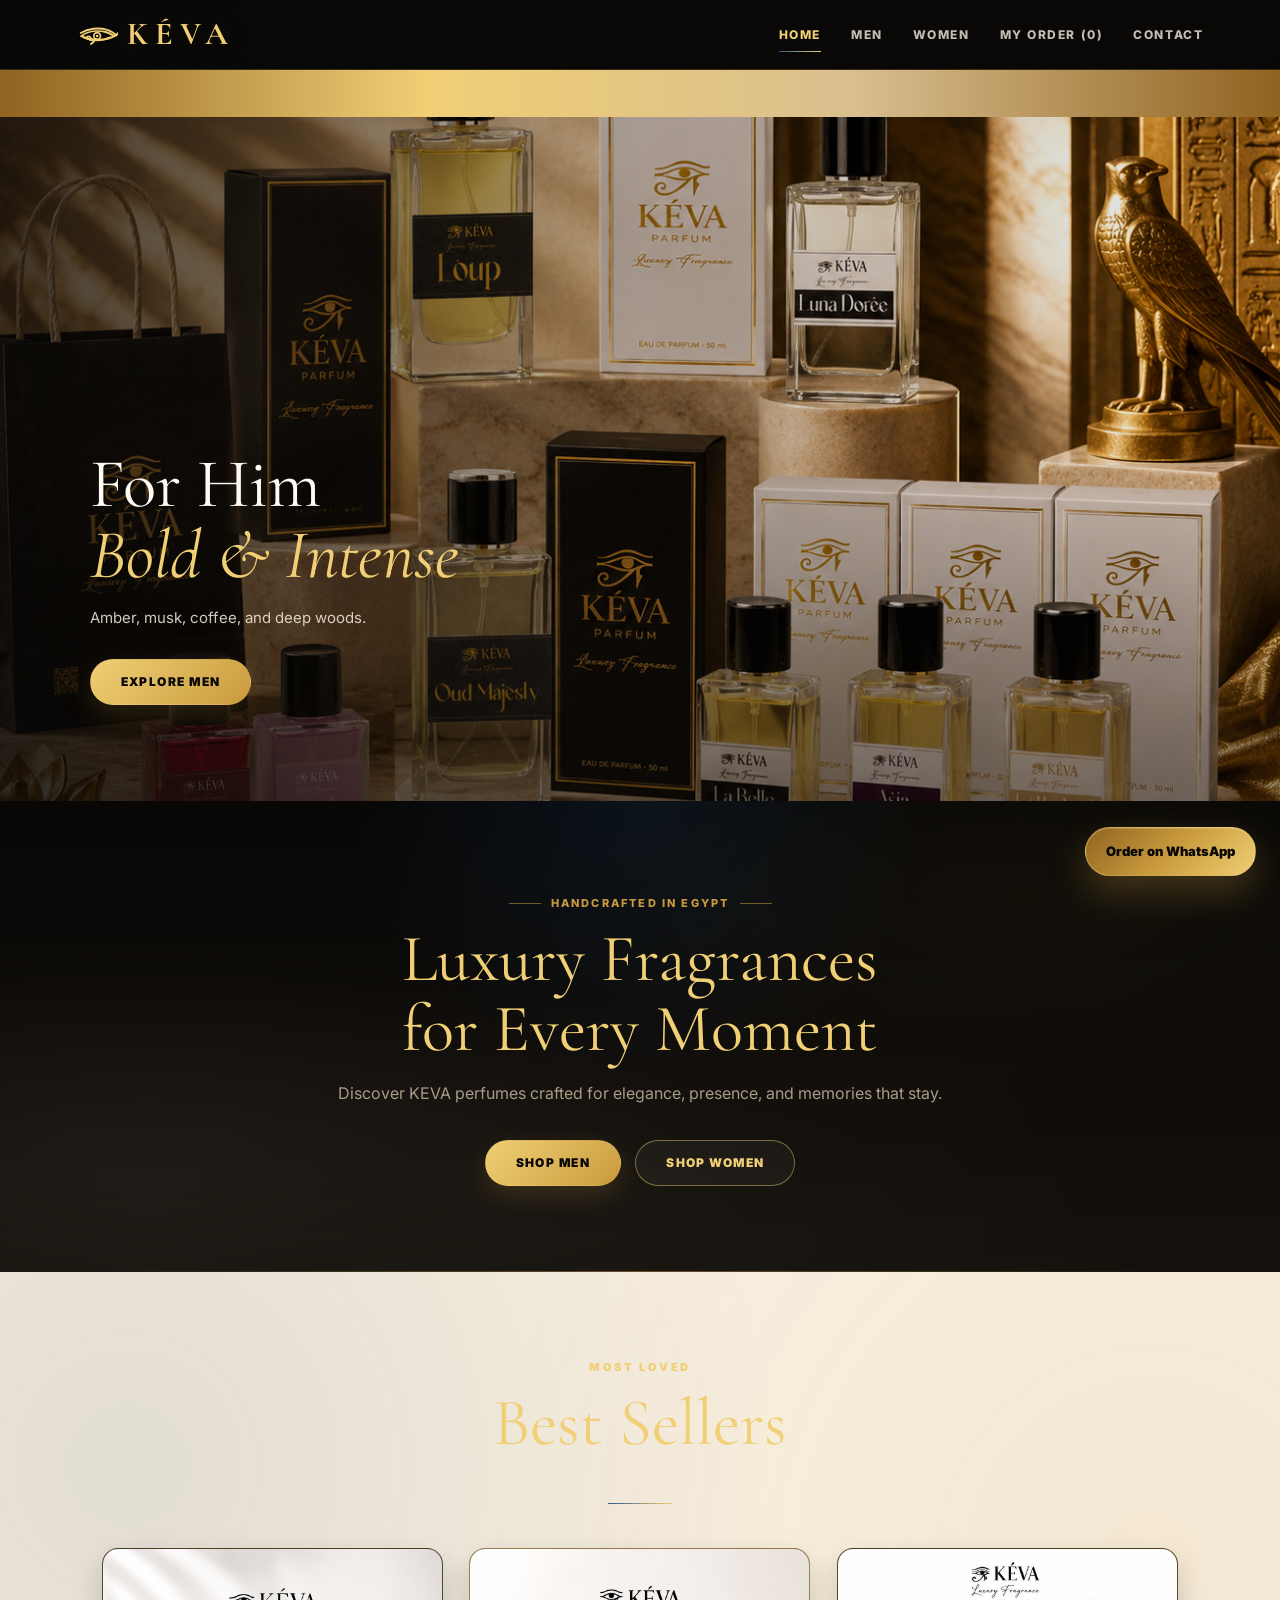
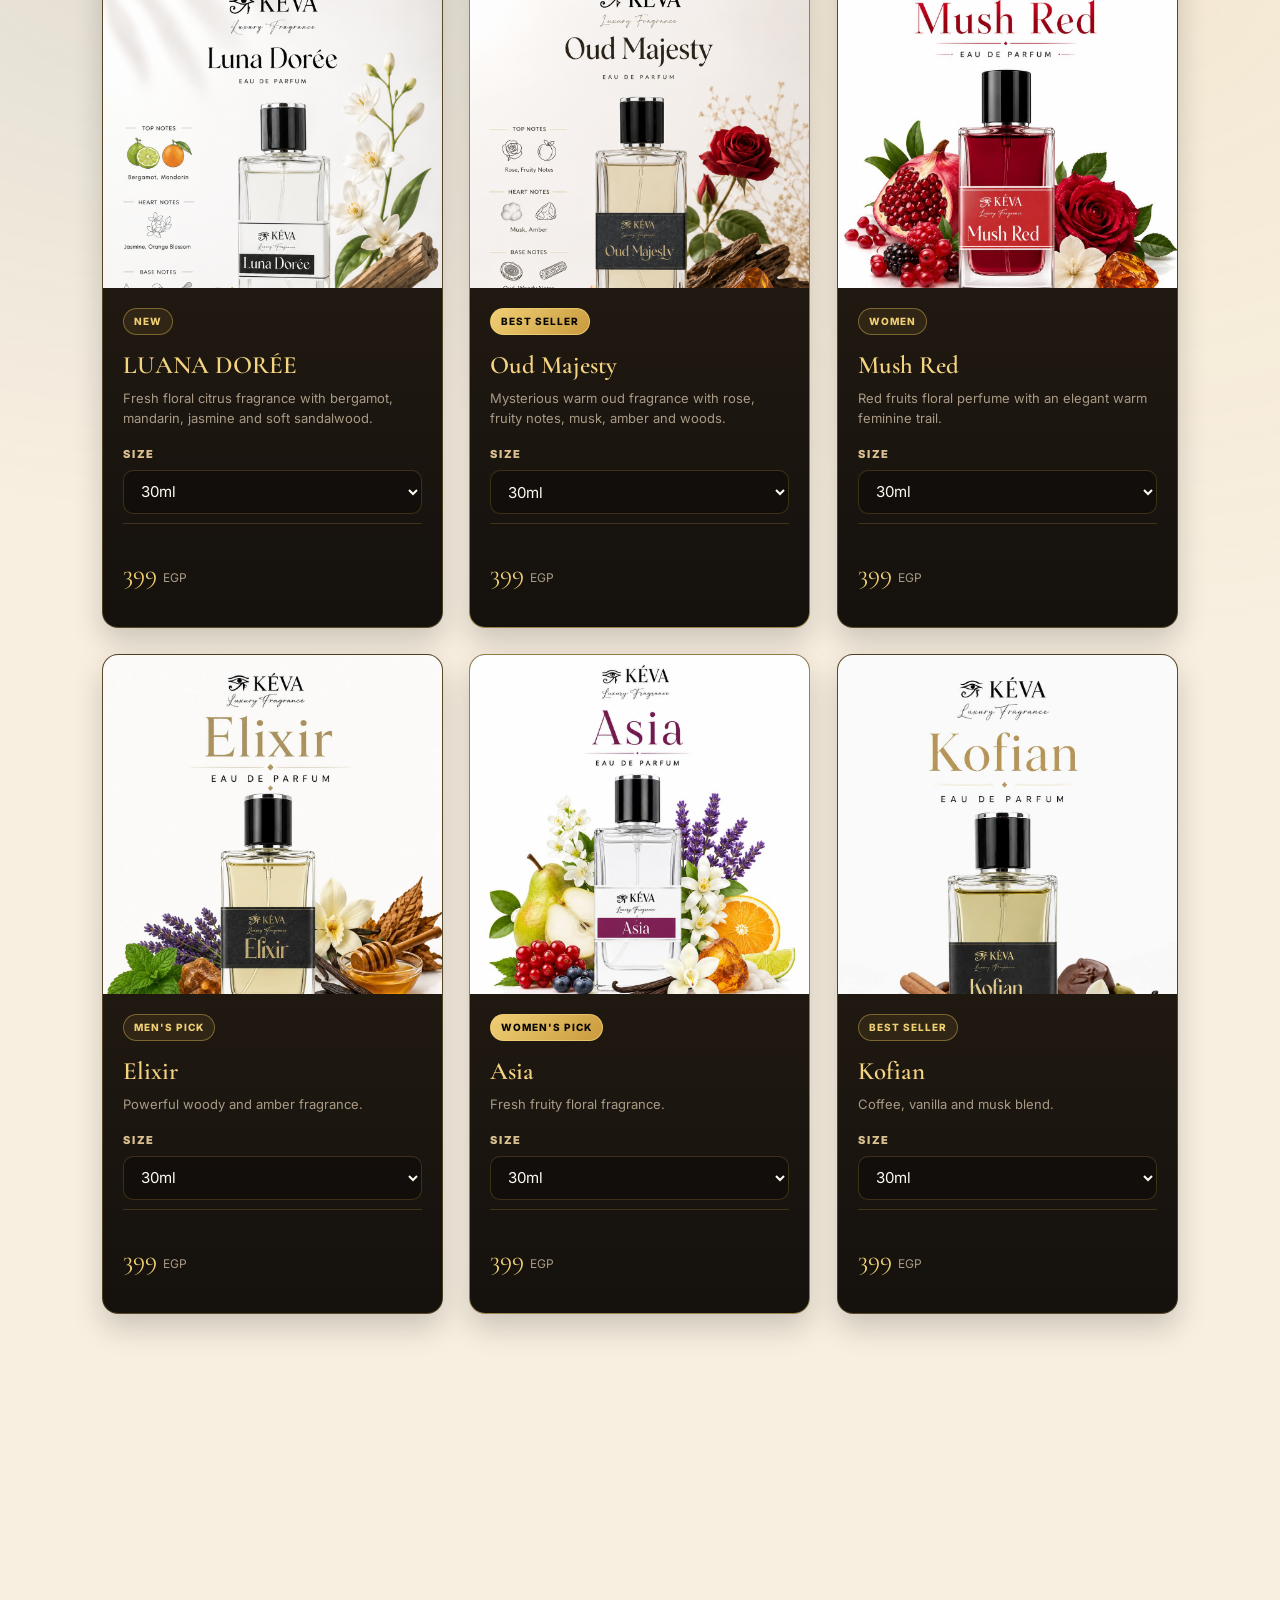
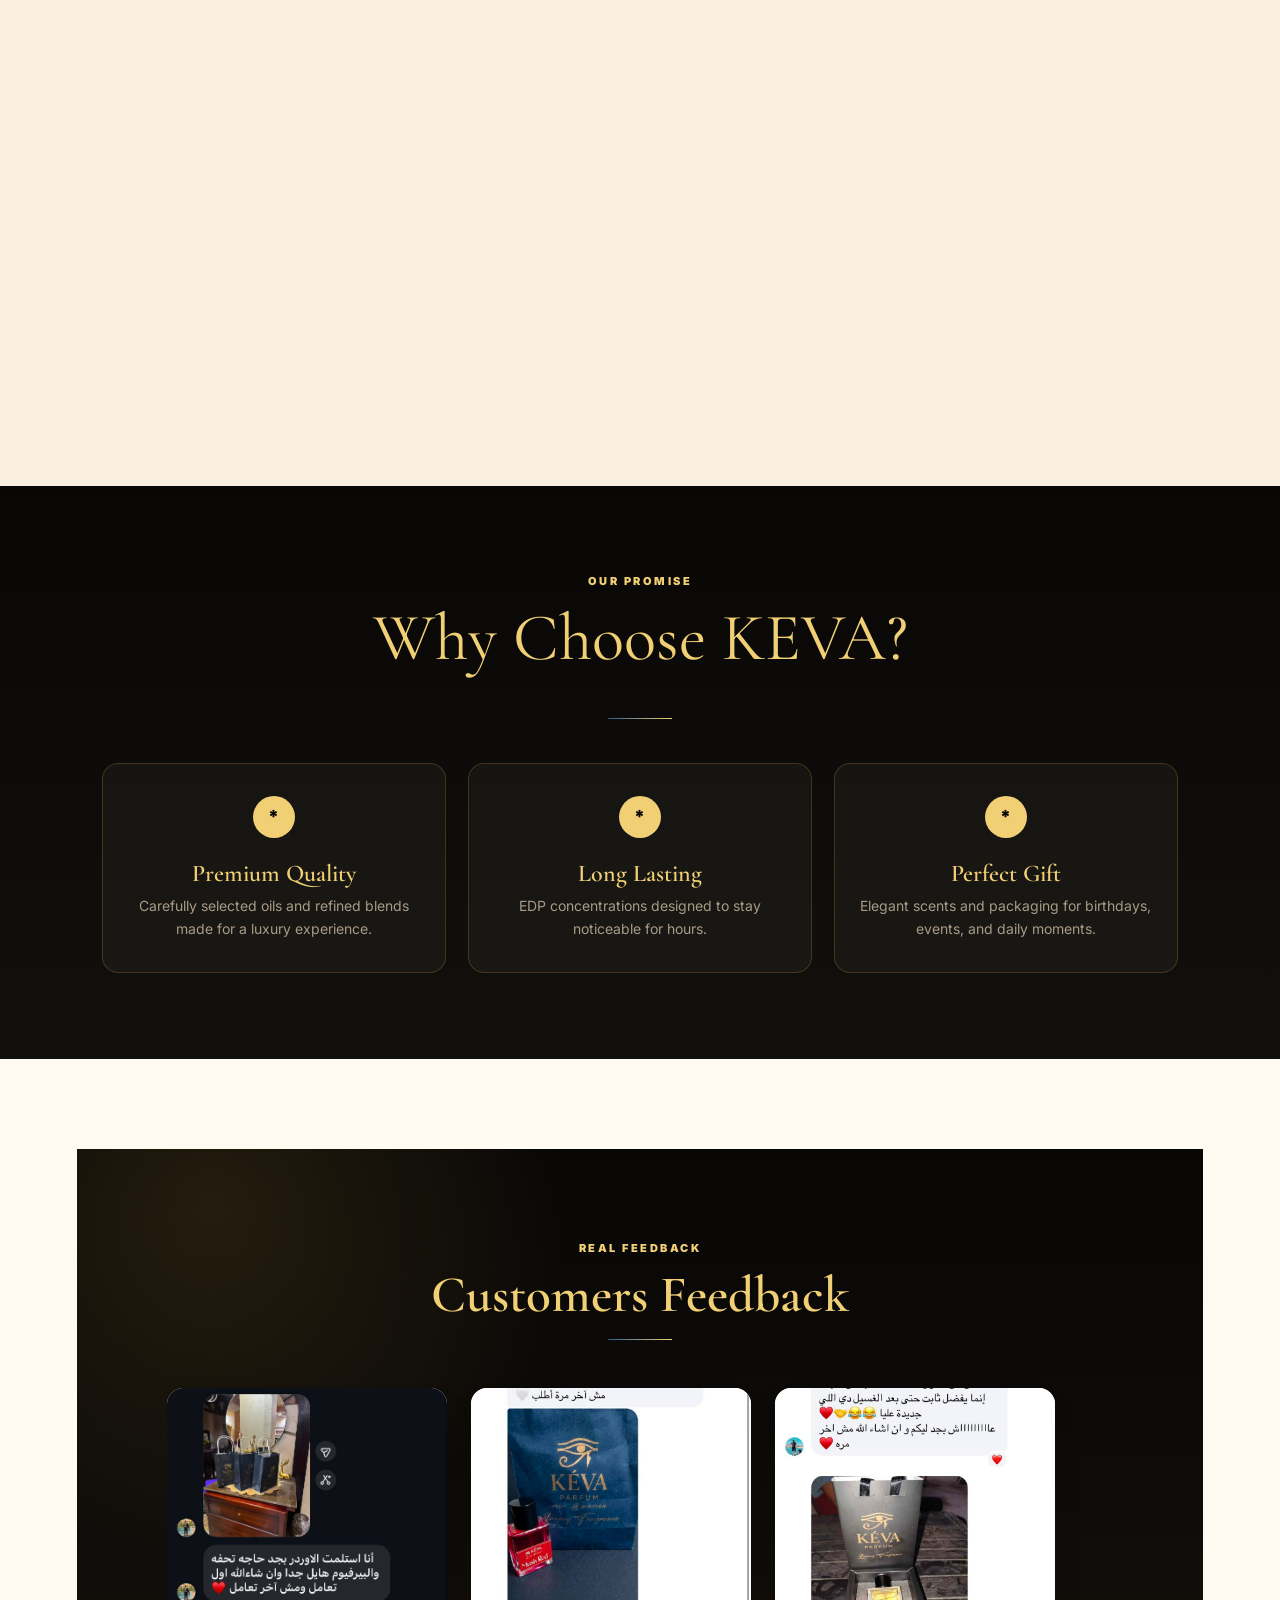
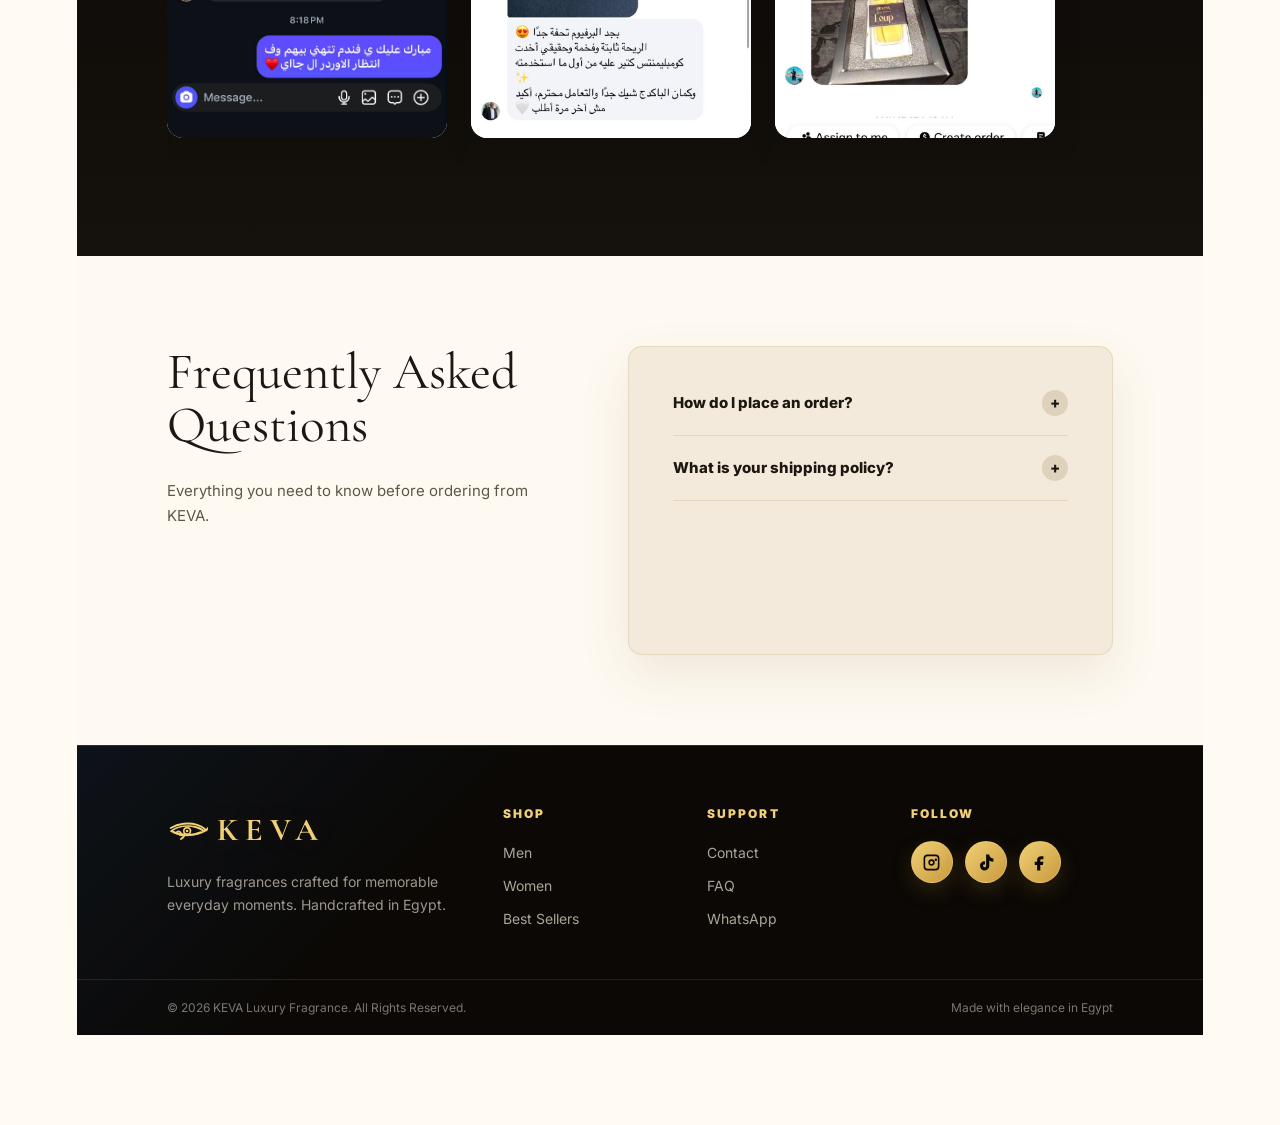
==== commit 64c19148: "Update project" ====
--- a/index.html
+++ b/index.html
@@ -319,7 +319,7 @@
   </div>
 
   <header>
-    <div class="logo">KEVA</div>
+    <div class="logo">KÉVA</div>
     <button class="nav-toggle" aria-label="Toggle menu" aria-expanded="false">
       <span></span><span></span><span></span>
     </button>
@@ -334,9 +334,8 @@
 
   <div class="offers-bar">
     <div class="marquee">
-      * FREE SHIPPING ON ORDERS OVER 500 EGP &nbsp;&nbsp;&nbsp;
-      * BUY 2 GET 1 FREE &nbsp;&nbsp;&nbsp;
-      * GIFT WRAPPING AVAILABLE &nbsp;&nbsp;&nbsp;
+      * FREE SHIPPING ON ORDERS OVER 1000 EGP &nbsp;&nbsp;&nbsp;
+      * FREE GIFT WITH EVERY ORDER &nbsp;&nbsp;&nbsp;
       * HANDCRAFTED IN EGYPT &nbsp;&nbsp;&nbsp;
       * ORDER DIRECTLY VIA WHATSAPP &nbsp;&nbsp;&nbsp;
       
@@ -346,7 +345,7 @@
   <div class="slider">
     <div class="slides">
       <div class="slide active">
-        <img src="silde1.jpg" alt="KEVA Luxury Fragrance"/>
+        <img src="silde/silde1.jpg" alt="KEVA Luxury Fragrance"/>
         <div class="slide-content">
           <h2>The Art of<br><em>Invisible Luxury</em></h2>
           <p>Handcrafted niche fragrances for your everyday signature.</p>
@@ -358,7 +357,7 @@
       </div>
 
       <div class="slide">
-        <img src="slide2.png" alt="Men Collection"/>
+        <img src="silde/slide2.png" alt="Men Collection"/>
         <div class="slide-content">
           <h2>For Him<br><em>Bold &amp; Intense</em></h2>
           <p>Amber, musk, coffee, and deep woods.</p>
@@ -367,7 +366,7 @@
       </div>
 
       <div class="slide">
-        <img src="slide3.png" alt="Women Collection"/>
+        <img src="silde/slide3.png" alt="Women Collection"/>
         <div class="slide-content">
           <h2>For Her<br><em>Soft &amp; Floral</em></h2>
           <p>Vanilla, caramel, red fruits, and delicate musk.</p>
@@ -408,11 +407,11 @@
     <div class="section-divider"></div>
 
     <div class="products-grid">
-      <div class="product-card" data-price="390" data-prices='{"30ml":390,"50ml":580,"100ml":980}'>
-  <img src="photo men/LUANA DORÉE.png" alt="Luana DorÃ©e"/>
+      <div class="product-card" data-price="399" data-prices='{"30ml":399,"50ml":649,"100ml":1099}'>
+  <img src="photo men/LUANA DORÉE.png" alt="LUANA DORÉE"/>
   <div class="card-body">
     <span class="badge-new">New</span>
-    <h3>Luana DorÃ©e</h3>
+    <h3>LUANA DORÉE</h3>
     <p>Fresh floral citrus fragrance with bergamot, mandarin, jasmine and soft sandalwood.</p>
 
     <div class="card-size-row">
@@ -427,14 +426,14 @@
    
 
     <div class="card-footer">
-      <div class="price">390 <small>EGP</small></div>
+      <div class="price">399 <small>EGP</small></div>
       <button class="add-btn" onclick="openOrderModal(this)">Order Now</button>
               <button class="bulk-order-btn" onclick="addToBulkOrder(this)">Add to My Order</button>
     </div>
   </div>
 </div>
 
-<div class="product-card" data-price="470" data-prices='{"30ml":470,"50ml":690,"100ml":1180}'>
+<div class="product-card" data-price="399" data-prices='{"30ml":399,"50ml":649,"100ml":1099}'>
   <img src="photo men/OUD MAJESTY.png" alt="Oud Majesty"/>
   <div class="card-body">
     <span class="badge-new">Best Seller</span>
@@ -453,14 +452,14 @@
    
 
     <div class="card-footer">
-      <div class="price">470 <small>EGP</small></div>
+      <div class="price">399 <small>EGP</small></div>
       <button class="add-btn" onclick="openOrderModal(this)">Order Now</button>
               <button class="bulk-order-btn" onclick="addToBulkOrder(this)">Add to My Order</button>
     </div>
   </div>
 </div>
 
-<div class="product-card" data-price="390" data-prices='{"30ml":390,"50ml":550,"100ml":920}'>
+<div class="product-card" data-price="399" data-prices='{"30ml":399,"50ml":649,"100ml":1099}'>
   <img src="photo/Mush Red.jpg" alt="Mush Red"/>
   <div class="card-body">
     <span class="badge-new">Women</span>
@@ -479,14 +478,14 @@
    
 
     <div class="card-footer">
-      <div class="price">390 <small>EGP</small></div>
+      <div class="price">399 <small>EGP</small></div>
       <button class="add-btn" onclick="openOrderModal(this)">Order Now</button>
               <button class="bulk-order-btn" onclick="addToBulkOrder(this)">Add to My Order</button>
     </div>
   </div>
 </div>
 
-      <div class="product-card" data-price="360" data-prices='{"30ml":360,"50ml":500,"100ml":850}'>
+      <div class="product-card" data-price="399" data-prices='{"30ml":399,"50ml":649,"100ml":1099}'>
         <img src="photo men/Elixir.jpg" alt="Elixir"/>
         <div class="card-body">
           <span class="badge-new">Men's Pick</span>
@@ -505,14 +504,14 @@
         
 
           <div class="card-footer">
-            <div class="price">360 <small>EGP</small></div>
+            <div class="price">399 <small>EGP</small></div>
             <button class="add-btn" onclick="openOrderModal(this)">Order Now</button>
               <button class="bulk-order-btn" onclick="addToBulkOrder(this)">Add to My Order</button>
           </div>
         </div>
       </div>
 
-      <div class="product-card" data-price="350" data-prices='{"30ml":350,"50ml":500,"100ml":850}'>
+      <div class="product-card" data-price="399" data-prices='{"30ml":399,"50ml":649,"100ml":1099}'>
         <img src="photo/Asia.jpg" alt="Asia"/>
         <div class="card-body">
           <span class="badge-new">Women's Pick</span>
@@ -531,14 +530,14 @@
          
 
           <div class="card-footer">
-            <div class="price">350 <small>EGP</small></div>
+            <div class="price">399 <small>EGP</small></div>
             <button class="add-btn" onclick="openOrderModal(this)">Order Now</button>
               <button class="bulk-order-btn" onclick="addToBulkOrder(this)">Add to My Order</button>
           </div>
         </div>
       </div>
 
-      <div class="product-card" data-price="450" data-prices='{"30ml":450,"50ml":650,"100ml":1100}'>
+      <div class="product-card" data-price="399" data-prices='{"30ml":399,"50ml":649,"100ml":1099}'>
         <img src="photo men/Kofian.jpg" alt="Kofian"/>
         <div class="card-body">
           <span class="badge-new">Best Seller</span>
@@ -557,14 +556,14 @@
         
 
           <div class="card-footer">
-            <div class="price">450 <small>EGP</small></div>
+            <div class="price">399 <small>EGP</small></div>
             <button class="add-btn" onclick="openOrderModal(this)">Order Now</button>
               <button class="bulk-order-btn" onclick="addToBulkOrder(this)">Add to My Order</button>
           </div>
         </div>
       </div>
 
-      <div class="product-card" data-price="450" data-prices='{"30ml":450,"50ml":650,"100ml":1100}'>
+      <div class="product-card" data-price="399" data-prices='{"30ml":399,"50ml":649,"100ml":1099}'>
         <img src="photo/Miss Gold.jpg" alt="Miss Gold"/>
         <div class="card-body">
           <span class="badge-new">Women's Pick</span>
@@ -583,7 +582,7 @@
          
 
           <div class="card-footer">
-            <div class="price">450 <small>EGP</small></div>
+            <div class="price">399 <small>EGP</small></div>
             <button class="add-btn" onclick="openOrderModal(this)">Order Now</button>
               <button class="bulk-order-btn" onclick="addToBulkOrder(this)">Add to My Order</button>
           </div>
@@ -707,13 +706,13 @@
         <h4>Support</h4>
         <a href="contact.html">Contact</a>
         <a href="#faq">FAQ</a>
-        <a href="https://wa.me/201096169882" target="_blank" rel="noopener">WhatsApp</a>
+        <a href="https://wa.me/201039197703" target="_blank" rel="noopener">WhatsApp</a>
       </div>
 
       <div class="footer-col">
         <h4>Follow</h4>
         <div class="social-links">
-          <a href="https://instagram.com/" target="_blank" rel="noopener" aria-label="Instagram">
+          <a href="https://www.instagram.com/keva_perfumes?igsh=bnNuMnR5cDFtaHpi&utm_source=qr" target="_blank" rel="noopener" aria-label="Instagram">
             <svg viewBox="0 0 24 24" aria-hidden="true">
               <path d="M7 2h10a5 5 0 0 1 5 5v10a5 5 0 0 1-5 5H7a5 5 0 0 1-5-5V7a5 5 0 0 1 5-5zm0 2a3 3 0 0 0-3 3v10a3 3 0 0 0 3 3h10a3 3 0 0 0 3-3V7a3 3 0 0 0-3-3H7zm5 4a4 4 0 1 1 0 8 4 4 0 0 1 0-8zm0 2a2 2 0 1 0 0 4 2 2 0 0 0 0-4zm5.5-3a1.5 1.5 0 1 1 0 3 1.5 1.5 0 0 1 0-3z"/>
             </svg>
@@ -725,7 +724,7 @@
             </svg>
           </a>
 
-          <a href="https://facebook.com/" target="_blank" rel="noopener" aria-label="Facebook">
+          <a href="https://www.facebook.com/share/193hLw6RUm/?mibextid=wwXIfr" target="_blank" rel="noopener" aria-label="Facebook">
             <svg viewBox="0 0 24 24" aria-hidden="true">
               <path d="M14 8h3V4h-3c-3.1 0-5 1.9-5 5v2H6v4h3v7h4v-7h3.2l.8-4h-4V9c0-.7.3-1 1-1z"/>
             </svg>
@@ -740,7 +739,7 @@
     </div>
   </footer>
 
-  <a class="whatsapp-btn" href="https://wa.me/201096169882" target="_blank" rel="noopener">
+  <a class="whatsapp-btn" href="https://wa.me/201039197703" target="_blank" rel="noopener">
     Order on WhatsApp
   </a>
 
@@ -810,3 +809,5 @@
 
 
 
+
+
--- a/style.css
+++ b/style.css
@@ -3642,4 +3642,113 @@
   .single-description summary {
     font-size: 19px;
   }
-}+}
+/* KEVA final mobile fix: home slider arrows + product page images */
+@media (max-width: 768px) {
+  .slider {
+    overflow: hidden;
+  }
+
+  .slider-btn {
+    top: auto !important;
+    bottom: 82px !important;
+    width: 38px !important;
+    height: 38px !important;
+    border-radius: 50% !important;
+    background: rgba(8, 7, 6, .68) !important;
+    border: 1px solid rgba(240, 207, 117, .55) !important;
+    color: var(--gold-light, #f0cf75) !important;
+    font-size: 0 !important;
+    line-height: 1 !important;
+    display: grid !important;
+    place-items: center !important;
+    backdrop-filter: blur(10px);
+    box-shadow: 0 10px 24px rgba(0, 0, 0, .28);
+  }
+
+  .slider-btn::before {
+    display: block;
+    font-size: 22px;
+    line-height: 1;
+    font-weight: 900;
+  }
+
+  .slider-btn.prev {
+    left: calc(50% - 46px) !important;
+    right: auto !important;
+    transform: none !important;
+  }
+
+  .slider-btn.next {
+    left: calc(50% + 8px) !important;
+    right: auto !important;
+    transform: none !important;
+  }
+
+  .slider-btn.prev::before {
+    content: "‹";
+  }
+
+  .slider-btn.next::before {
+    content: "›";
+  }
+
+  .slider-btn:hover,
+  .slider-btn.prev:hover,
+  .slider-btn.next:hover {
+    transform: translateY(-2px) !important;
+  }
+}
+
+@media (max-width: 820px) {
+  .single-product-gallery {
+    height: auto !important;
+    min-height: 0 !important;
+    aspect-ratio: auto !important;
+    margin-top: var(--nav-h, 70px) !important;
+    padding: 12px 0 16px !important;
+    background: #f7eee5 !important;
+  }
+
+  .single-product-image {
+    width: 100% !important;
+    height: auto !important;
+    max-height: 58vh !important;
+    object-fit: contain !important;
+    object-position: center center !important;
+    background: #f7eee5 !important;
+  }
+}
+
+@media (max-width: 520px) {
+  .slider-btn {
+    bottom: 72px !important;
+    width: 34px !important;
+    height: 34px !important;
+  }
+
+  .slider-btn.prev {
+    left: calc(50% - 42px) !important;
+  }
+
+  .slider-btn.next {
+    left: calc(50% + 8px) !important;
+  }
+
+  .single-product-gallery {
+    margin-top: var(--nav-h, 62px) !important;
+    padding: 8px 0 12px !important;
+  }
+
+  .single-product-image {
+    max-height: 52vh !important;
+  }
+
+  .product-zoom-btn {
+    top: 14px !important;
+    right: 14px !important;
+    width: 42px !important;
+    height: 42px !important;
+    font-size: 22px !important;
+  }
+}
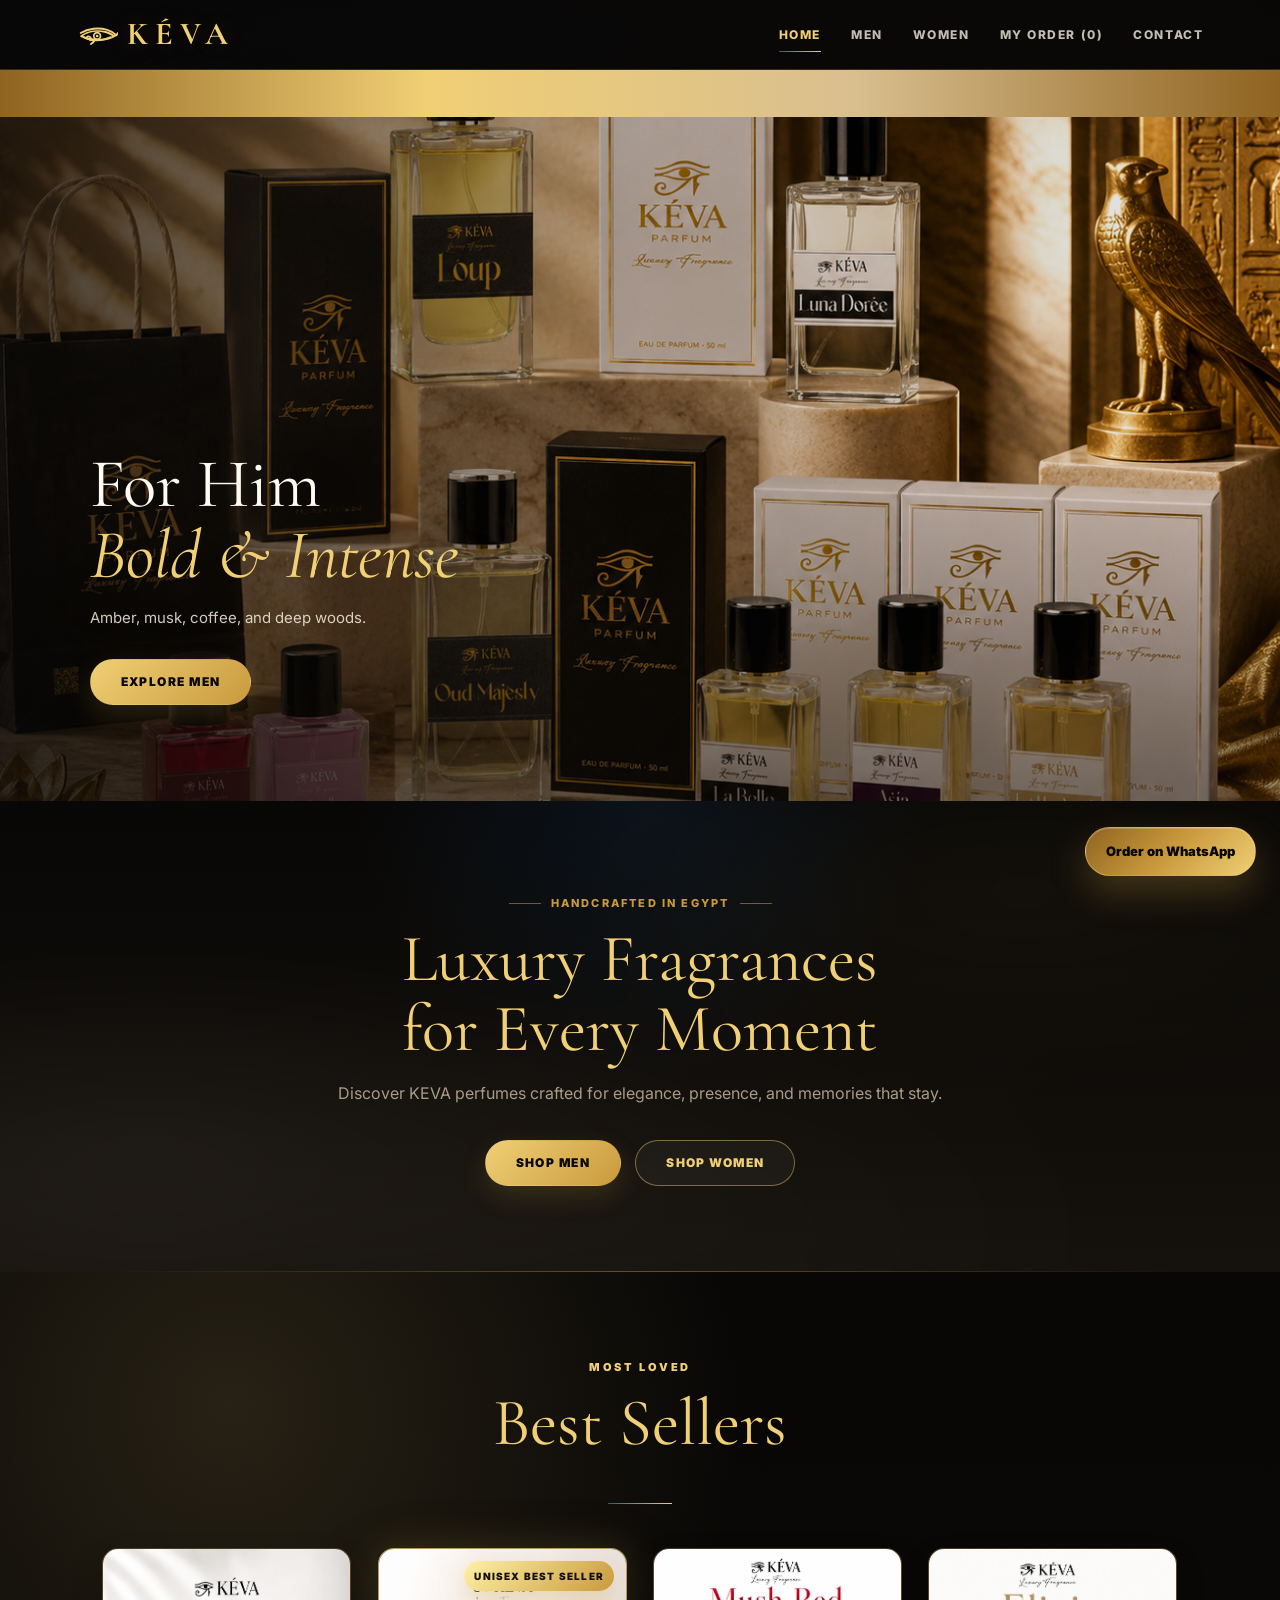
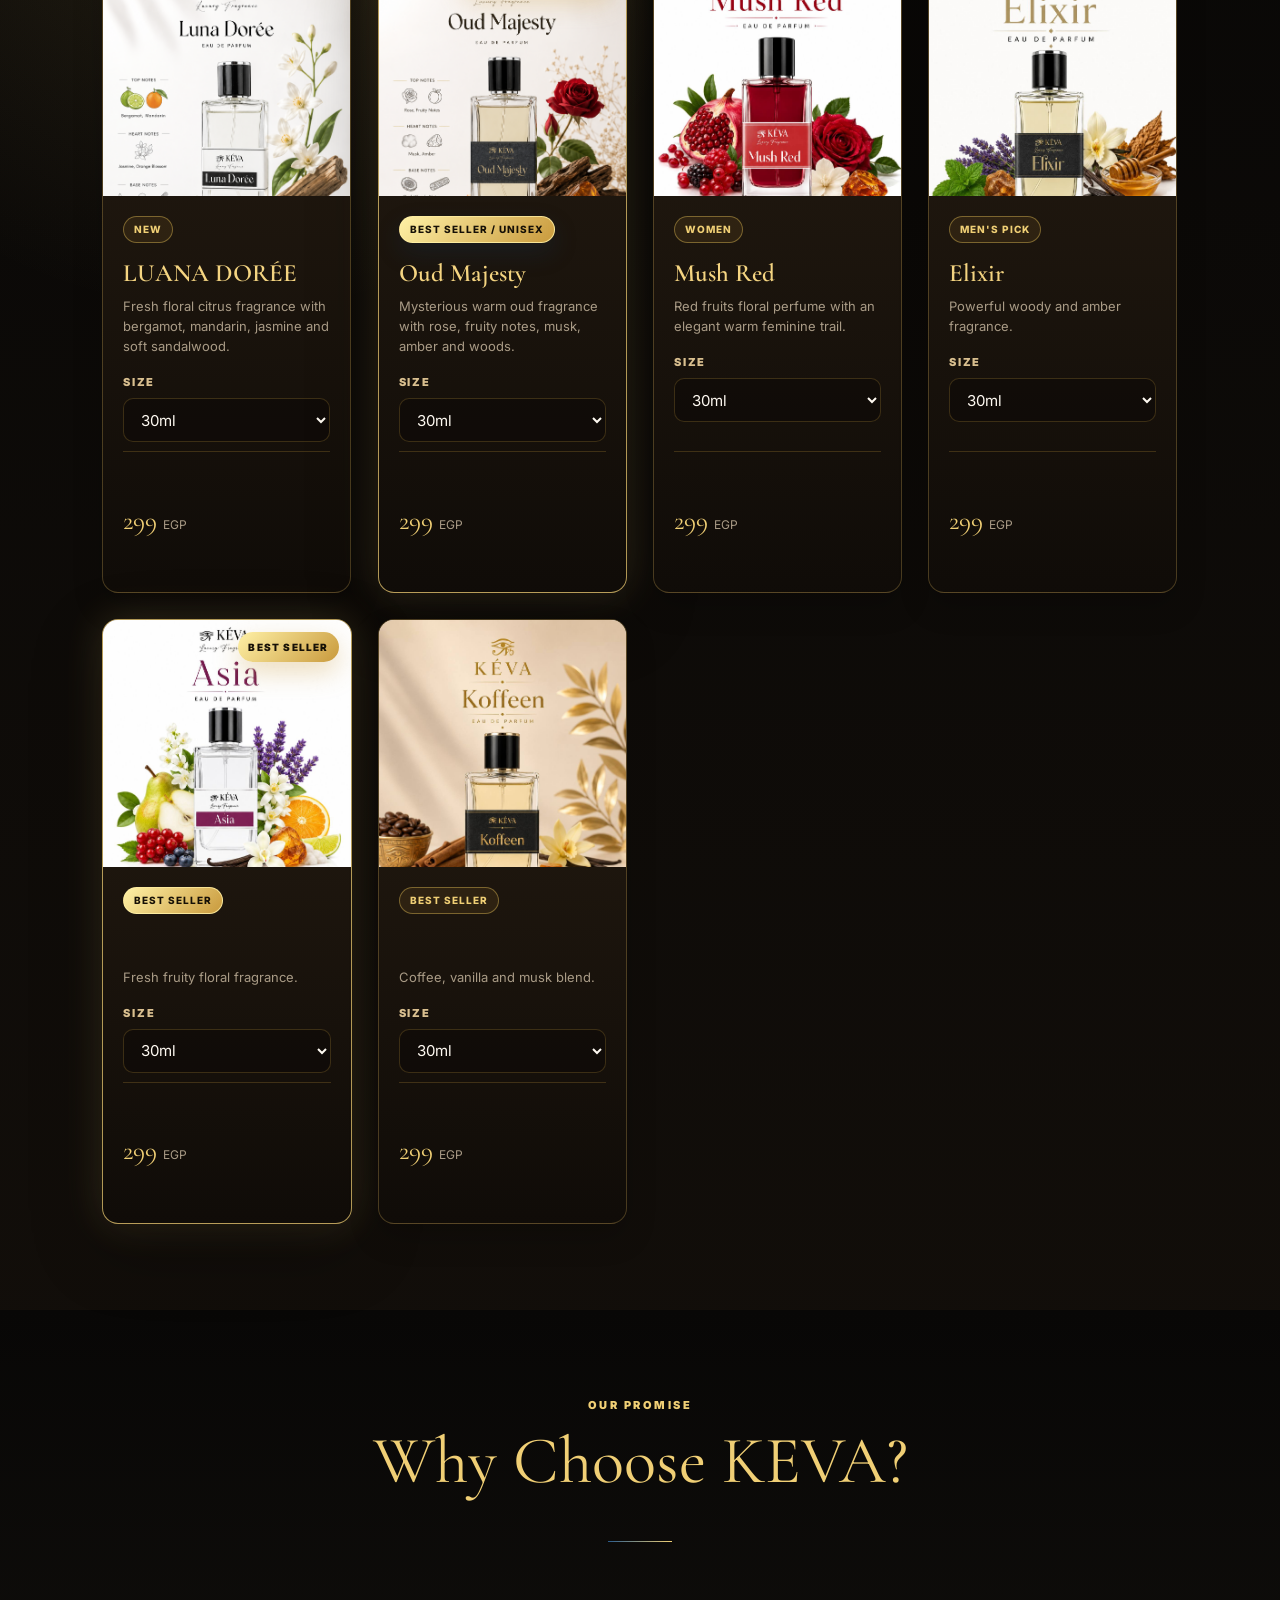
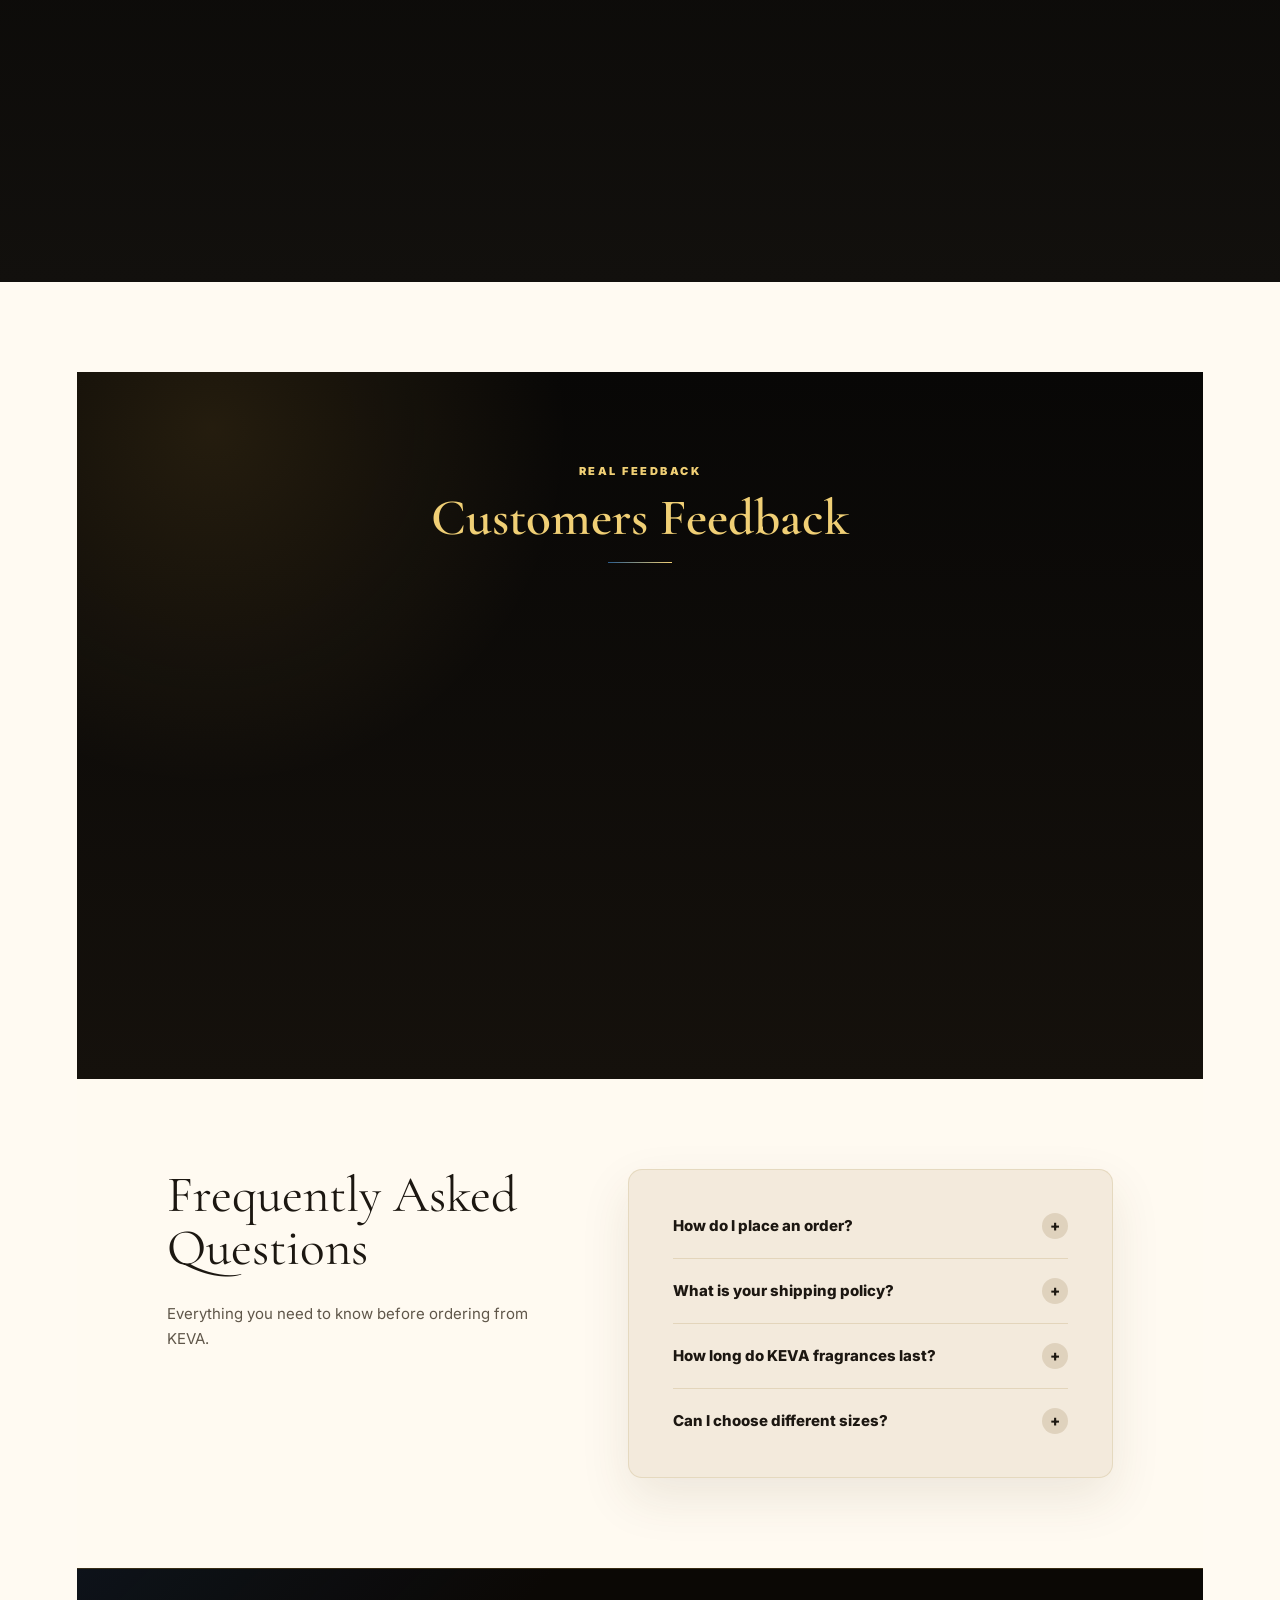
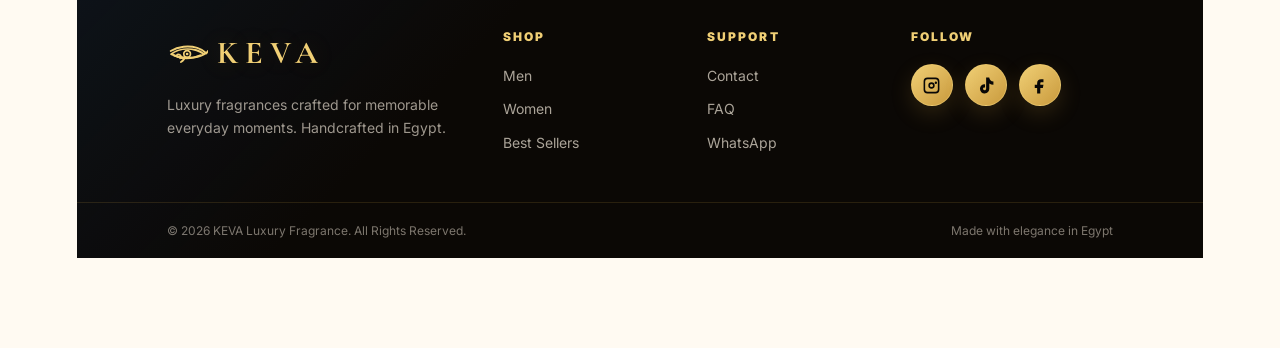
==== commit 68516735: "Update project" ====
--- a/index.html
+++ b/index.html
@@ -1,4 +1,4 @@
-﻿<!doctype html>
+<!doctype html>
 <html lang="en">
 <head>
   <meta charset="UTF-8"/>
@@ -313,7 +313,7 @@
         <path class="horus-stroke horus-tear" d="M97 65 C94 78 87 88 75 94"/>
         <path class="horus-stroke horus-curl" d="M74 62 C61 70 55 68 53 62 C51 55 59 50 68 55 C75 59 77 67 71 74"/>
       </svg>
-      <strong class="loader-logo">KÉVA</strong>
+      <strong class="loader-logo">KEVA</strong>
       <span class="loader-tagline">Luxury Fragrance</span>
     </div>
   </div>
@@ -407,7 +407,7 @@
     <div class="section-divider"></div>
 
     <div class="products-grid">
-      <div class="product-card" data-price="399" data-prices='{"30ml":399,"50ml":649,"100ml":1099}'>
+      <div class="product-card" data-price="299" data-prices='{"30ml":299,"50ml":499,"100ml":799}'>
   <img src="photo men/LUANA DORÉE.png" alt="LUANA DORÉE"/>
   <div class="card-body">
     <span class="badge-new">New</span>
@@ -426,17 +426,17 @@
    
 
     <div class="card-footer">
-      <div class="price">399 <small>EGP</small></div>
+      <div class="price">299 <small>EGP</small></div>
       <button class="add-btn" onclick="openOrderModal(this)">Order Now</button>
               <button class="bulk-order-btn" onclick="addToBulkOrder(this)">Add to My Order</button>
     </div>
   </div>
 </div>
 
-<div class="product-card" data-price="399" data-prices='{"30ml":399,"50ml":649,"100ml":1099}'>
+<div class="product-card best-seller-card unisex-card" data-price="299" data-prices='{"30ml":299,"50ml":499,"100ml":799}'>
   <img src="photo men/OUD MAJESTY.png" alt="Oud Majesty"/>
   <div class="card-body">
-    <span class="badge-new">Best Seller</span>
+    <span class="badge-new">Best Seller / Unisex</span>
     <h3>Oud Majesty</h3>
     <p>Mysterious warm oud fragrance with rose, fruity notes, musk, amber and woods.</p>
 
@@ -452,14 +452,14 @@
    
 
     <div class="card-footer">
-      <div class="price">399 <small>EGP</small></div>
+      <div class="price">299 <small>EGP</small></div>
       <button class="add-btn" onclick="openOrderModal(this)">Order Now</button>
               <button class="bulk-order-btn" onclick="addToBulkOrder(this)">Add to My Order</button>
     </div>
   </div>
 </div>
 
-<div class="product-card" data-price="399" data-prices='{"30ml":399,"50ml":649,"100ml":1099}'>
+<div class="product-card" data-price="299" data-prices='{"30ml":299,"50ml":499,"100ml":799}'>
   <img src="photo/Mush Red.jpg" alt="Mush Red"/>
   <div class="card-body">
     <span class="badge-new">Women</span>
@@ -478,14 +478,14 @@
    
 
     <div class="card-footer">
-      <div class="price">399 <small>EGP</small></div>
+      <div class="price">299 <small>EGP</small></div>
       <button class="add-btn" onclick="openOrderModal(this)">Order Now</button>
               <button class="bulk-order-btn" onclick="addToBulkOrder(this)">Add to My Order</button>
     </div>
   </div>
 </div>
 
-      <div class="product-card" data-price="399" data-prices='{"30ml":399,"50ml":649,"100ml":1099}'>
+      <div class="product-card" data-price="299" data-prices='{"30ml":299,"50ml":499,"100ml":799}'>
         <img src="photo men/Elixir.jpg" alt="Elixir"/>
         <div class="card-body">
           <span class="badge-new">Men's Pick</span>
@@ -504,17 +504,17 @@
         
 
           <div class="card-footer">
-            <div class="price">399 <small>EGP</small></div>
+            <div class="price">299 <small>EGP</small></div>
             <button class="add-btn" onclick="openOrderModal(this)">Order Now</button>
               <button class="bulk-order-btn" onclick="addToBulkOrder(this)">Add to My Order</button>
           </div>
         </div>
       </div>
 
-      <div class="product-card" data-price="399" data-prices='{"30ml":399,"50ml":649,"100ml":1099}'>
+      <div class="product-card best-seller-card" data-price="299" data-prices='{"30ml":299,"50ml":499,"100ml":799}'>
         <img src="photo/Asia.jpg" alt="Asia"/>
         <div class="card-body">
-          <span class="badge-new">Women's Pick</span>
+          <span class="badge-new">Best Seller</span>
           <h3>Asia</h3>
           <p>Fresh fruity floral fragrance.</p>
 
@@ -530,14 +530,14 @@
          
 
           <div class="card-footer">
-            <div class="price">399 <small>EGP</small></div>
+            <div class="price">299 <small>EGP</small></div>
             <button class="add-btn" onclick="openOrderModal(this)">Order Now</button>
               <button class="bulk-order-btn" onclick="addToBulkOrder(this)">Add to My Order</button>
           </div>
         </div>
       </div>
 
-      <div class="product-card" data-price="399" data-prices='{"30ml":399,"50ml":649,"100ml":1099}'>
+      <div class="product-card" data-price="299" data-prices='{"30ml":299,"50ml":499,"100ml":799}'>
         <img src="photo men/Kofian.jpg" alt="Kofian"/>
         <div class="card-body">
           <span class="badge-new">Best Seller</span>
@@ -556,17 +556,17 @@
         
 
           <div class="card-footer">
-            <div class="price">399 <small>EGP</small></div>
+            <div class="price">299 <small>EGP</small></div>
             <button class="add-btn" onclick="openOrderModal(this)">Order Now</button>
               <button class="bulk-order-btn" onclick="addToBulkOrder(this)">Add to My Order</button>
           </div>
         </div>
       </div>
 
-      <div class="product-card" data-price="399" data-prices='{"30ml":399,"50ml":649,"100ml":1099}'>
+      <div class="product-card best-seller-card" data-price="299" data-prices='{"30ml":299,"50ml":499,"100ml":799}'>
         <img src="photo/Miss Gold.jpg" alt="Miss Gold"/>
         <div class="card-body">
-          <span class="badge-new">Women's Pick</span>
+          <span class="badge-new">Best Seller</span>
           <h3>Miss Gold</h3>
           <p>Luxury fruity caramel scent.</p>
 
@@ -582,7 +582,7 @@
          
 
           <div class="card-footer">
-            <div class="price">399 <small>EGP</small></div>
+            <div class="price">299 <small>EGP</small></div>
             <button class="add-btn" onclick="openOrderModal(this)">Order Now</button>
               <button class="bulk-order-btn" onclick="addToBulkOrder(this)">Add to My Order</button>
           </div>
@@ -811,3 +811,4 @@
 
 
 
+
--- a/style.css
+++ b/style.css
@@ -1,4 +1,4 @@
-﻿@import url('https://fonts.googleapis.com/css2?family=Cormorant+Garamond:wght@300;400;500;600;700&family=Inter:wght@300;400;500;600;700;800&display=swap');
+@import url('https://fonts.googleapis.com/css2?family=Cormorant+Garamond:wght@300;400;500;600;700&family=Inter:wght@300;400;500;600;700;800&display=swap');
 
 *,
 *::before,
@@ -1713,9 +1713,7 @@
   }
 }
 
-/* â•â•â•â•â•â•â•â•â•â•â•â•â•â•â•â•â•â•â•â•â•â•â•â•â•â•â•â•â•â•â•â•â•â•â•â•â•â•â•â•â•â•â•â•â•â•
-   FEEDBACK / REVIEWS CAROUSEL
-â•â•â•â•â•â•â•â•â•â•â•â•â•â•â•â•â•â•â•â•â•â•â•â•â•â•â•â•â•â•â•â•â•â•â•â•â•â•â•â•â•â•â•â•â•â• */
+/* FEEDBACK / REVIEWS CAROUSEL */
 .real-feedback {
   padding: 90px 6%;
   background: var(--porcelain, #fffaf2);
@@ -1835,7 +1833,7 @@
 }
 
 .feedback-body h3::after {
-  content: "âœ“";
+  content: "ÃƒÆ’Ã†â€™Ãƒâ€ Ã¢â‚¬â„¢ÃƒÆ’Ã¢â‚¬Â ÃƒÂ¢Ã¢â€šÂ¬Ã¢â€žÂ¢ÃƒÆ’Ã†â€™ÃƒÂ¢Ã¢â€šÂ¬Ã‚Â ÃƒÆ’Ã‚Â¢ÃƒÂ¢Ã¢â‚¬Å¡Ã‚Â¬ÃƒÂ¢Ã¢â‚¬Å¾Ã‚Â¢ÃƒÆ’Ã†â€™Ãƒâ€ Ã¢â‚¬â„¢ÃƒÆ’Ã‚Â¢ÃƒÂ¢Ã¢â‚¬Å¡Ã‚Â¬Ãƒâ€¦Ã‚Â¡ÃƒÆ’Ã†â€™ÃƒÂ¢Ã¢â€šÂ¬Ã…Â¡ÃƒÆ’Ã¢â‚¬Å¡Ãƒâ€šÃ‚Â¢ÃƒÆ’Ã†â€™Ãƒâ€ Ã¢â‚¬â„¢ÃƒÆ’Ã¢â‚¬Â ÃƒÂ¢Ã¢â€šÂ¬Ã¢â€žÂ¢ÃƒÆ’Ã†â€™Ãƒâ€šÃ‚Â¢ÃƒÆ’Ã‚Â¢ÃƒÂ¢Ã¢â€šÂ¬Ã…Â¡Ãƒâ€šÃ‚Â¬ÃƒÆ’Ã¢â‚¬Å¡Ãƒâ€šÃ‚Â¦ÃƒÆ’Ã†â€™Ãƒâ€ Ã¢â‚¬â„¢ÃƒÆ’Ã¢â‚¬Å¡Ãƒâ€šÃ‚Â¢ÃƒÆ’Ã†â€™Ãƒâ€šÃ‚Â¢ÃƒÆ’Ã‚Â¢ÃƒÂ¢Ã¢â‚¬Å¡Ã‚Â¬Ãƒâ€¦Ã‚Â¡ÃƒÆ’Ã¢â‚¬Å¡Ãƒâ€šÃ‚Â¬ÃƒÆ’Ã†â€™ÃƒÂ¢Ã¢â€šÂ¬Ã‚Â¦ÃƒÆ’Ã‚Â¢ÃƒÂ¢Ã¢â‚¬Å¡Ã‚Â¬Ãƒâ€¦Ã¢â‚¬Å“ÃƒÆ’Ã†â€™Ãƒâ€ Ã¢â‚¬â„¢ÃƒÆ’Ã¢â‚¬Â ÃƒÂ¢Ã¢â€šÂ¬Ã¢â€žÂ¢ÃƒÆ’Ã†â€™ÃƒÂ¢Ã¢â€šÂ¬Ã…Â¡ÃƒÆ’Ã¢â‚¬Å¡Ãƒâ€šÃ‚Â¢ÃƒÆ’Ã†â€™Ãƒâ€ Ã¢â‚¬â„¢ÃƒÆ’Ã¢â‚¬Å¡Ãƒâ€šÃ‚Â¢ÃƒÆ’Ã†â€™Ãƒâ€šÃ‚Â¢ÃƒÆ’Ã‚Â¢ÃƒÂ¢Ã¢â€šÂ¬Ã…Â¡Ãƒâ€šÃ‚Â¬ÃƒÆ’Ã¢â‚¬Â¦Ãƒâ€šÃ‚Â¡ÃƒÆ’Ã†â€™ÃƒÂ¢Ã¢â€šÂ¬Ã…Â¡ÃƒÆ’Ã¢â‚¬Å¡Ãƒâ€šÃ‚Â¬ÃƒÆ’Ã†â€™Ãƒâ€ Ã¢â‚¬â„¢ÃƒÆ’Ã‚Â¢ÃƒÂ¢Ã¢â‚¬Å¡Ã‚Â¬Ãƒâ€šÃ‚Â¦ÃƒÆ’Ã†â€™Ãƒâ€šÃ‚Â¢ÃƒÆ’Ã‚Â¢ÃƒÂ¢Ã¢â€šÂ¬Ã…Â¡Ãƒâ€šÃ‚Â¬ÃƒÆ’Ã¢â‚¬Â¦ÃƒÂ¢Ã¢â€šÂ¬Ã…â€œ";
   display: inline-grid;
   place-items: center;
   width: 16px; height: 16px;
@@ -1864,9 +1862,9 @@
   transform: scale(1.12);
 }
 
-/* â•â•â•â•â•â•â•â•â•â•â•â•â•â•â•â•â•â•â•â•â•â•â•â•â•â•â•â•â•â•â•â•â•â•â•â•â•â•â•â•â•â•â•â•â•â•
+/* ÃƒÆ’Ã†â€™Ãƒâ€ Ã¢â‚¬â„¢ÃƒÆ’Ã¢â‚¬Â ÃƒÂ¢Ã¢â€šÂ¬Ã¢â€žÂ¢ÃƒÆ’Ã†â€™ÃƒÂ¢Ã¢â€šÂ¬Ã‚Â ÃƒÆ’Ã‚Â¢ÃƒÂ¢Ã¢â‚¬Å¡Ã‚Â¬ÃƒÂ¢Ã¢â‚¬Å¾Ã‚Â¢ÃƒÆ’Ã†â€™Ãƒâ€ Ã¢â‚¬â„¢ÃƒÆ’Ã‚Â¢ÃƒÂ¢Ã¢â‚¬Å¡Ã‚Â¬Ãƒâ€¦Ã‚Â¡ÃƒÆ’Ã†â€™ÃƒÂ¢Ã¢â€šÂ¬Ã…Â¡ÃƒÆ’Ã¢â‚¬Å¡Ãƒâ€šÃ‚Â¢ÃƒÆ’Ã†â€™Ãƒâ€ Ã¢â‚¬â„¢ÃƒÆ’Ã¢â‚¬Â ÃƒÂ¢Ã¢â€šÂ¬Ã¢â€žÂ¢ÃƒÆ’Ã†â€™ÃƒÂ¢Ã¢â€šÂ¬Ã…Â¡ÃƒÆ’Ã¢â‚¬Å¡Ãƒâ€šÃ‚Â¢ÃƒÆ’Ã†â€™Ãƒâ€ Ã¢â‚¬â„¢ÃƒÆ’Ã¢â‚¬Å¡Ãƒâ€šÃ‚Â¢ÃƒÆ’Ã†â€™Ãƒâ€šÃ‚Â¢ÃƒÆ’Ã‚Â¢ÃƒÂ¢Ã¢â€šÂ¬Ã…Â¡Ãƒâ€šÃ‚Â¬ÃƒÆ’Ã¢â‚¬Â¦Ãƒâ€šÃ‚Â¡ÃƒÆ’Ã†â€™ÃƒÂ¢Ã¢â€šÂ¬Ã…Â¡ÃƒÆ’Ã¢â‚¬Å¡Ãƒâ€šÃ‚Â¬ÃƒÆ’Ã†â€™Ãƒâ€ Ã¢â‚¬â„¢ÃƒÆ’Ã‚Â¢ÃƒÂ¢Ã¢â‚¬Å¡Ã‚Â¬Ãƒâ€¦Ã‚Â¡ÃƒÆ’Ã†â€™ÃƒÂ¢Ã¢â€šÂ¬Ã…Â¡ÃƒÆ’Ã¢â‚¬Å¡Ãƒâ€šÃ‚Â¢ÃƒÆ’Ã†â€™Ãƒâ€ Ã¢â‚¬â„¢ÃƒÆ’Ã¢â‚¬Â ÃƒÂ¢Ã¢â€šÂ¬Ã¢â€žÂ¢ÃƒÆ’Ã†â€™Ãƒâ€šÃ‚Â¢ÃƒÆ’Ã‚Â¢ÃƒÂ¢Ã¢â€šÂ¬Ã…Â¡Ãƒâ€šÃ‚Â¬ÃƒÆ’Ã¢â‚¬Â¦Ãƒâ€šÃ‚Â¡ÃƒÆ’Ã†â€™Ãƒâ€ Ã¢â‚¬â„¢ÃƒÆ’Ã‚Â¢ÃƒÂ¢Ã¢â‚¬Å¡Ã‚Â¬Ãƒâ€¦Ã‚Â¡ÃƒÆ’Ã†â€™ÃƒÂ¢Ã¢â€šÂ¬Ã…Â¡ÃƒÆ’Ã¢â‚¬Å¡Ãƒâ€šÃ‚ÂÃƒÆ’Ã†â€™Ãƒâ€ Ã¢â‚¬â„¢ÃƒÆ’Ã¢â‚¬Â ÃƒÂ¢Ã¢â€šÂ¬Ã¢â€žÂ¢ÃƒÆ’Ã†â€™ÃƒÂ¢Ã¢â€šÂ¬Ã‚Â ÃƒÆ’Ã‚Â¢ÃƒÂ¢Ã¢â‚¬Å¡Ã‚Â¬ÃƒÂ¢Ã¢â‚¬Å¾Ã‚Â¢ÃƒÆ’Ã†â€™Ãƒâ€ Ã¢â‚¬â„¢ÃƒÆ’Ã‚Â¢ÃƒÂ¢Ã¢â‚¬Å¡Ã‚Â¬Ãƒâ€¦Ã‚Â¡ÃƒÆ’Ã†â€™ÃƒÂ¢Ã¢â€šÂ¬Ã…Â¡ÃƒÆ’Ã¢â‚¬Å¡Ãƒâ€šÃ‚Â¢ÃƒÆ’Ã†â€™Ãƒâ€ Ã¢â‚¬â„¢ÃƒÆ’Ã¢â‚¬Â ÃƒÂ¢Ã¢â€šÂ¬Ã¢â€žÂ¢ÃƒÆ’Ã†â€™ÃƒÂ¢Ã¢â€šÂ¬Ã…Â¡ÃƒÆ’Ã¢â‚¬Å¡Ãƒâ€šÃ‚Â¢ÃƒÆ’Ã†â€™Ãƒâ€ Ã¢â‚¬â„¢ÃƒÆ’Ã¢â‚¬Å¡Ãƒâ€šÃ‚Â¢ÃƒÆ’Ã†â€™Ãƒâ€šÃ‚Â¢ÃƒÆ’Ã‚Â¢ÃƒÂ¢Ã¢â€šÂ¬Ã…Â¡Ãƒâ€šÃ‚Â¬ÃƒÆ’Ã¢â‚¬Â¦Ãƒâ€šÃ‚Â¡ÃƒÆ’Ã†â€™ÃƒÂ¢Ã¢â€šÂ¬Ã…Â¡ÃƒÆ’Ã¢â‚¬Å¡Ãƒâ€šÃ‚Â¬ÃƒÆ’Ã†â€™Ãƒâ€ Ã¢â‚¬â„¢ÃƒÆ’Ã‚Â¢ÃƒÂ¢Ã¢â‚¬Å¡Ã‚Â¬Ãƒâ€¦Ã‚Â¡ÃƒÆ’Ã†â€™ÃƒÂ¢Ã¢â€šÂ¬Ã…Â¡ÃƒÆ’Ã¢â‚¬Å¡Ãƒâ€šÃ‚Â¢ÃƒÆ’Ã†â€™Ãƒâ€ Ã¢â‚¬â„¢ÃƒÆ’Ã¢â‚¬Â ÃƒÂ¢Ã¢â€šÂ¬Ã¢â€žÂ¢ÃƒÆ’Ã†â€™Ãƒâ€šÃ‚Â¢ÃƒÆ’Ã‚Â¢ÃƒÂ¢Ã¢â€šÂ¬Ã…Â¡Ãƒâ€šÃ‚Â¬ÃƒÆ’Ã¢â‚¬Â¦Ãƒâ€šÃ‚Â¡ÃƒÆ’Ã†â€™Ãƒâ€ Ã¢â‚¬â„¢ÃƒÆ’Ã‚Â¢ÃƒÂ¢Ã¢â‚¬Å¡Ã‚Â¬Ãƒâ€¦Ã‚Â¡ÃƒÆ’Ã†â€™ÃƒÂ¢Ã¢â€šÂ¬Ã…Â¡ÃƒÆ’Ã¢â‚¬Å¡Ãƒâ€šÃ‚ÂÃƒÆ’Ã†â€™Ãƒâ€ Ã¢â‚¬â„¢ÃƒÆ’Ã¢â‚¬Â ÃƒÂ¢Ã¢â€šÂ¬Ã¢â€žÂ¢ÃƒÆ’Ã†â€™ÃƒÂ¢Ã¢â€šÂ¬Ã‚Â ÃƒÆ’Ã‚Â¢ÃƒÂ¢Ã¢â‚¬Å¡Ã‚Â¬ÃƒÂ¢Ã¢â‚¬Å¾Ã‚Â¢ÃƒÆ’Ã†â€™Ãƒâ€ Ã¢â‚¬â„¢ÃƒÆ’Ã‚Â¢ÃƒÂ¢Ã¢â‚¬Å¡Ã‚Â¬Ãƒâ€¦Ã‚Â¡ÃƒÆ’Ã†â€™ÃƒÂ¢Ã¢â€šÂ¬Ã…Â¡ÃƒÆ’Ã¢â‚¬Å¡Ãƒâ€šÃ‚Â¢ÃƒÆ’Ã†â€™Ãƒâ€ Ã¢â‚¬â„¢ÃƒÆ’Ã¢â‚¬Â ÃƒÂ¢Ã¢â€šÂ¬Ã¢â€žÂ¢ÃƒÆ’Ã†â€™ÃƒÂ¢Ã¢â€šÂ¬Ã…Â¡ÃƒÆ’Ã¢â‚¬Å¡Ãƒâ€šÃ‚Â¢ÃƒÆ’Ã†â€™Ãƒâ€ Ã¢â‚¬â„¢ÃƒÆ’Ã¢â‚¬Å¡Ãƒâ€šÃ‚Â¢ÃƒÆ’Ã†â€™Ãƒâ€šÃ‚Â¢ÃƒÆ’Ã‚Â¢ÃƒÂ¢Ã¢â€šÂ¬Ã…Â¡Ãƒâ€šÃ‚Â¬ÃƒÆ’Ã¢â‚¬Â¦Ãƒâ€šÃ‚Â¡ÃƒÆ’Ã†â€™ÃƒÂ¢Ã¢â€šÂ¬Ã…Â¡ÃƒÆ’Ã¢â‚¬Å¡Ãƒâ€šÃ‚Â¬ÃƒÆ’Ã†â€™Ãƒâ€ Ã¢â‚¬â„¢ÃƒÆ’Ã‚Â¢ÃƒÂ¢Ã¢â‚¬Å¡Ã‚Â¬Ãƒâ€¦Ã‚Â¡ÃƒÆ’Ã†â€™ÃƒÂ¢Ã¢â€šÂ¬Ã…Â¡ÃƒÆ’Ã¢â‚¬Å¡Ãƒâ€šÃ‚Â¢ÃƒÆ’Ã†â€™Ãƒâ€ Ã¢â‚¬â„¢ÃƒÆ’Ã¢â‚¬Â ÃƒÂ¢Ã¢â€šÂ¬Ã¢â€žÂ¢ÃƒÆ’Ã†â€™Ãƒâ€šÃ‚Â¢ÃƒÆ’Ã‚Â¢ÃƒÂ¢Ã¢â€šÂ¬Ã…Â¡Ãƒâ€šÃ‚Â¬ÃƒÆ’Ã¢â‚¬Â¦Ãƒâ€šÃ‚Â¡ÃƒÆ’Ã†â€™Ãƒâ€ Ã¢â‚¬â„¢ÃƒÆ’Ã‚Â¢ÃƒÂ¢Ã¢â‚¬Å¡Ã‚Â¬Ãƒâ€¦Ã‚Â¡ÃƒÆ’Ã†â€™ÃƒÂ¢Ã¢â€šÂ¬Ã…Â¡ÃƒÆ’Ã¢â‚¬Å¡Ãƒâ€šÃ‚ÂÃƒÆ’Ã†â€™Ãƒâ€ Ã¢â‚¬â„¢ÃƒÆ’Ã¢â‚¬Â ÃƒÂ¢Ã¢â€šÂ¬Ã¢â€žÂ¢ÃƒÆ’Ã†â€™ÃƒÂ¢Ã¢â€šÂ¬Ã‚Â ÃƒÆ’Ã‚Â¢ÃƒÂ¢Ã¢â‚¬Å¡Ã‚Â¬ÃƒÂ¢Ã¢â‚¬Å¾Ã‚Â¢ÃƒÆ’Ã†â€™Ãƒâ€ Ã¢â‚¬â„¢ÃƒÆ’Ã‚Â¢ÃƒÂ¢Ã¢â‚¬Å¡Ã‚Â¬Ãƒâ€¦Ã‚Â¡ÃƒÆ’Ã†â€™ÃƒÂ¢Ã¢â€šÂ¬Ã…Â¡ÃƒÆ’Ã¢â‚¬Å¡Ãƒâ€šÃ‚Â¢ÃƒÆ’Ã†â€™Ãƒâ€ Ã¢â‚¬â„¢ÃƒÆ’Ã¢â‚¬Â ÃƒÂ¢Ã¢â€šÂ¬Ã¢â€žÂ¢ÃƒÆ’Ã†â€™ÃƒÂ¢Ã¢â€šÂ¬Ã…Â¡ÃƒÆ’Ã¢â‚¬Å¡Ãƒâ€šÃ‚Â¢ÃƒÆ’Ã†â€™Ãƒâ€ Ã¢â‚¬â„¢ÃƒÆ’Ã¢â‚¬Å¡Ãƒâ€šÃ‚Â¢ÃƒÆ’Ã†â€™Ãƒâ€šÃ‚Â¢ÃƒÆ’Ã‚Â¢ÃƒÂ¢Ã¢â€šÂ¬Ã…Â¡Ãƒâ€šÃ‚Â¬ÃƒÆ’Ã¢â‚¬Â¦Ãƒâ€šÃ‚Â¡ÃƒÆ’Ã†â€™ÃƒÂ¢Ã¢â€šÂ¬Ã…Â¡ÃƒÆ’Ã¢â‚¬Å¡Ãƒâ€šÃ‚Â¬ÃƒÆ’Ã†â€™Ãƒâ€ Ã¢â‚¬â„¢ÃƒÆ’Ã‚Â¢ÃƒÂ¢Ã¢â‚¬Å¡Ã‚Â¬Ãƒâ€¦Ã‚Â¡ÃƒÆ’Ã†â€™ÃƒÂ¢Ã¢â€šÂ¬Ã…Â¡ÃƒÆ’Ã¢â‚¬Å¡Ãƒâ€šÃ‚Â¢ÃƒÆ’Ã†â€™Ãƒâ€ Ã¢â‚¬â„¢ÃƒÆ’Ã¢â‚¬Â ÃƒÂ¢Ã¢â€šÂ¬Ã¢â€žÂ¢ÃƒÆ’Ã†â€™Ãƒâ€šÃ‚Â¢ÃƒÆ’Ã‚Â¢ÃƒÂ¢Ã¢â€šÂ¬Ã…Â¡Ãƒâ€šÃ‚Â¬ÃƒÆ’Ã¢â‚¬Â¦Ãƒâ€šÃ‚Â¡ÃƒÆ’Ã†â€™Ãƒâ€ Ã¢â‚¬â„¢ÃƒÆ’Ã‚Â¢ÃƒÂ¢Ã¢â‚¬Å¡Ã‚Â¬Ãƒâ€¦Ã‚Â¡ÃƒÆ’Ã†â€™ÃƒÂ¢Ã¢â€šÂ¬Ã…Â¡ÃƒÆ’Ã¢â‚¬Å¡Ãƒâ€šÃ‚ÂÃƒÆ’Ã†â€™Ãƒâ€ Ã¢â‚¬â„¢ÃƒÆ’Ã¢â‚¬Â ÃƒÂ¢Ã¢â€šÂ¬Ã¢â€žÂ¢ÃƒÆ’Ã†â€™ÃƒÂ¢Ã¢â€šÂ¬Ã‚Â ÃƒÆ’Ã‚Â¢ÃƒÂ¢Ã¢â‚¬Å¡Ã‚Â¬ÃƒÂ¢Ã¢â‚¬Å¾Ã‚Â¢ÃƒÆ’Ã†â€™Ãƒâ€ Ã¢â‚¬â„¢ÃƒÆ’Ã‚Â¢ÃƒÂ¢Ã¢â‚¬Å¡Ã‚Â¬Ãƒâ€¦Ã‚Â¡ÃƒÆ’Ã†â€™ÃƒÂ¢Ã¢â€šÂ¬Ã…Â¡ÃƒÆ’Ã¢â‚¬Å¡Ãƒâ€šÃ‚Â¢ÃƒÆ’Ã†â€™Ãƒâ€ Ã¢â‚¬â„¢ÃƒÆ’Ã¢â‚¬Â ÃƒÂ¢Ã¢â€šÂ¬Ã¢â€žÂ¢ÃƒÆ’Ã†â€™ÃƒÂ¢Ã¢â€šÂ¬Ã…Â¡ÃƒÆ’Ã¢â‚¬Å¡Ãƒâ€šÃ‚Â¢ÃƒÆ’Ã†â€™Ãƒâ€ Ã¢â‚¬â„¢ÃƒÆ’Ã¢â‚¬Å¡Ãƒâ€šÃ‚Â¢ÃƒÆ’Ã†â€™Ãƒâ€šÃ‚Â¢ÃƒÆ’Ã‚Â¢ÃƒÂ¢Ã¢â€šÂ¬Ã…Â¡Ãƒâ€šÃ‚Â¬ÃƒÆ’Ã¢â‚¬Â¦Ãƒâ€šÃ‚Â¡ÃƒÆ’Ã†â€™ÃƒÂ¢Ã¢â€šÂ¬Ã…Â¡ÃƒÆ’Ã¢â‚¬Å¡Ãƒâ€šÃ‚Â¬ÃƒÆ’Ã†â€™Ãƒâ€ Ã¢â‚¬â„¢ÃƒÆ’Ã‚Â¢ÃƒÂ¢Ã¢â‚¬Å¡Ã‚Â¬Ãƒâ€¦Ã‚Â¡ÃƒÆ’Ã†â€™ÃƒÂ¢Ã¢â€šÂ¬Ã…Â¡ÃƒÆ’Ã¢â‚¬Å¡Ãƒâ€šÃ‚Â¢ÃƒÆ’Ã†â€™Ãƒâ€ Ã¢â‚¬â„¢ÃƒÆ’Ã¢â‚¬Â ÃƒÂ¢Ã¢â€šÂ¬Ã¢â€žÂ¢ÃƒÆ’Ã†â€™Ãƒâ€šÃ‚Â¢ÃƒÆ’Ã‚Â¢ÃƒÂ¢Ã¢â€šÂ¬Ã…Â¡Ãƒâ€šÃ‚Â¬ÃƒÆ’Ã¢â‚¬Â¦Ãƒâ€šÃ‚Â¡ÃƒÆ’Ã†â€™Ãƒâ€ Ã¢â‚¬â„¢ÃƒÆ’Ã‚Â¢ÃƒÂ¢Ã¢â‚¬Å¡Ã‚Â¬Ãƒâ€¦Ã‚Â¡ÃƒÆ’Ã†â€™ÃƒÂ¢Ã¢â€šÂ¬Ã…Â¡ÃƒÆ’Ã¢â‚¬Å¡Ãƒâ€šÃ‚ÂÃƒÆ’Ã†â€™Ãƒâ€ Ã¢â‚¬â„¢ÃƒÆ’Ã¢â‚¬Â ÃƒÂ¢Ã¢â€šÂ¬Ã¢â€žÂ¢ÃƒÆ’Ã†â€™ÃƒÂ¢Ã¢â€šÂ¬Ã‚Â ÃƒÆ’Ã‚Â¢ÃƒÂ¢Ã¢â‚¬Å¡Ã‚Â¬ÃƒÂ¢Ã¢â‚¬Å¾Ã‚Â¢ÃƒÆ’Ã†â€™Ãƒâ€ Ã¢â‚¬â„¢ÃƒÆ’Ã‚Â¢ÃƒÂ¢Ã¢â‚¬Å¡Ã‚Â¬Ãƒâ€¦Ã‚Â¡ÃƒÆ’Ã†â€™ÃƒÂ¢Ã¢â€šÂ¬Ã…Â¡ÃƒÆ’Ã¢â‚¬Å¡Ãƒâ€šÃ‚Â¢ÃƒÆ’Ã†â€™Ãƒâ€ Ã¢â‚¬â„¢ÃƒÆ’Ã¢â‚¬Â ÃƒÂ¢Ã¢â€šÂ¬Ã¢â€žÂ¢ÃƒÆ’Ã†â€™ÃƒÂ¢Ã¢â€šÂ¬Ã…Â¡ÃƒÆ’Ã¢â‚¬Å¡Ãƒâ€šÃ‚Â¢ÃƒÆ’Ã†â€™Ãƒâ€ Ã¢â‚¬â„¢ÃƒÆ’Ã¢â‚¬Å¡Ãƒâ€šÃ‚Â¢ÃƒÆ’Ã†â€™Ãƒâ€šÃ‚Â¢ÃƒÆ’Ã‚Â¢ÃƒÂ¢Ã¢â€šÂ¬Ã…Â¡Ãƒâ€šÃ‚Â¬ÃƒÆ’Ã¢â‚¬Â¦Ãƒâ€šÃ‚Â¡ÃƒÆ’Ã†â€™ÃƒÂ¢Ã¢â€šÂ¬Ã…Â¡ÃƒÆ’Ã¢â‚¬Å¡Ãƒâ€šÃ‚Â¬ÃƒÆ’Ã†â€™Ãƒâ€ Ã¢â‚¬â„¢ÃƒÆ’Ã‚Â¢ÃƒÂ¢Ã¢â‚¬Å¡Ã‚Â¬Ãƒâ€¦Ã‚Â¡ÃƒÆ’Ã†â€™ÃƒÂ¢Ã¢â€šÂ¬Ã…Â¡ÃƒÆ’Ã¢â‚¬Å¡Ãƒâ€šÃ‚Â¢ÃƒÆ’Ã†â€™Ãƒâ€ Ã¢â‚¬â„¢ÃƒÆ’Ã¢â‚¬Â ÃƒÂ¢Ã¢â€šÂ¬Ã¢â€žÂ¢ÃƒÆ’Ã†â€™Ãƒâ€šÃ‚Â¢ÃƒÆ’Ã‚Â¢ÃƒÂ¢Ã¢â€šÂ¬Ã…Â¡Ãƒâ€šÃ‚Â¬ÃƒÆ’Ã¢â‚¬Â¦Ãƒâ€šÃ‚Â¡ÃƒÆ’Ã†â€™Ãƒâ€ Ã¢â‚¬â„¢ÃƒÆ’Ã‚Â¢ÃƒÂ¢Ã¢â‚¬Å¡Ã‚Â¬Ãƒâ€¦Ã‚Â¡ÃƒÆ’Ã†â€™ÃƒÂ¢Ã¢â€šÂ¬Ã…Â¡ÃƒÆ’Ã¢â‚¬Å¡Ãƒâ€šÃ‚ÂÃƒÆ’Ã†â€™Ãƒâ€ Ã¢â‚¬â„¢ÃƒÆ’Ã¢â‚¬Â ÃƒÂ¢Ã¢â€šÂ¬Ã¢â€žÂ¢ÃƒÆ’Ã†â€™ÃƒÂ¢Ã¢â€šÂ¬Ã‚Â ÃƒÆ’Ã‚Â¢ÃƒÂ¢Ã¢â‚¬Å¡Ã‚Â¬ÃƒÂ¢Ã¢â‚¬Å¾Ã‚Â¢ÃƒÆ’Ã†â€™Ãƒâ€ Ã¢â‚¬â„¢ÃƒÆ’Ã‚Â¢ÃƒÂ¢Ã¢â‚¬Å¡Ã‚Â¬Ãƒâ€¦Ã‚Â¡ÃƒÆ’Ã†â€™ÃƒÂ¢Ã¢â€šÂ¬Ã…Â¡ÃƒÆ’Ã¢â‚¬Å¡Ãƒâ€šÃ‚Â¢ÃƒÆ’Ã†â€™Ãƒâ€ Ã¢â‚¬â„¢ÃƒÆ’Ã¢â‚¬Â ÃƒÂ¢Ã¢â€šÂ¬Ã¢â€žÂ¢ÃƒÆ’Ã†â€™ÃƒÂ¢Ã¢â€šÂ¬Ã…Â¡ÃƒÆ’Ã¢â‚¬Å¡Ãƒâ€šÃ‚Â¢ÃƒÆ’Ã†â€™Ãƒâ€ Ã¢â‚¬â„¢ÃƒÆ’Ã¢â‚¬Å¡Ãƒâ€šÃ‚Â¢ÃƒÆ’Ã†â€™Ãƒâ€šÃ‚Â¢ÃƒÆ’Ã‚Â¢ÃƒÂ¢Ã¢â€šÂ¬Ã…Â¡Ãƒâ€šÃ‚Â¬ÃƒÆ’Ã¢â‚¬Â¦Ãƒâ€šÃ‚Â¡ÃƒÆ’Ã†â€™ÃƒÂ¢Ã¢â€šÂ¬Ã…Â¡ÃƒÆ’Ã¢â‚¬Å¡Ãƒâ€šÃ‚Â¬ÃƒÆ’Ã†â€™Ãƒâ€ Ã¢â‚¬â„¢ÃƒÆ’Ã‚Â¢ÃƒÂ¢Ã¢â‚¬Å¡Ã‚Â¬Ãƒâ€¦Ã‚Â¡ÃƒÆ’Ã†â€™ÃƒÂ¢Ã¢â€šÂ¬Ã…Â¡ÃƒÆ’Ã¢â‚¬Å¡Ãƒâ€šÃ‚Â¢ÃƒÆ’Ã†â€™Ãƒâ€ Ã¢â‚¬â„¢ÃƒÆ’Ã¢â‚¬Â ÃƒÂ¢Ã¢â€šÂ¬Ã¢â€žÂ¢ÃƒÆ’Ã†â€™Ãƒâ€šÃ‚Â¢ÃƒÆ’Ã‚Â¢ÃƒÂ¢Ã¢â€šÂ¬Ã…Â¡Ãƒâ€šÃ‚Â¬ÃƒÆ’Ã¢â‚¬Â¦Ãƒâ€šÃ‚Â¡ÃƒÆ’Ã†â€™Ãƒâ€ Ã¢â‚¬â„¢ÃƒÆ’Ã‚Â¢ÃƒÂ¢Ã¢â‚¬Å¡Ã‚Â¬Ãƒâ€¦Ã‚Â¡ÃƒÆ’Ã†â€™ÃƒÂ¢Ã¢â€šÂ¬Ã…Â¡ÃƒÆ’Ã¢â‚¬Å¡Ãƒâ€šÃ‚ÂÃƒÆ’Ã†â€™Ãƒâ€ Ã¢â‚¬â„¢ÃƒÆ’Ã¢â‚¬Â ÃƒÂ¢Ã¢â€šÂ¬Ã¢â€žÂ¢ÃƒÆ’Ã†â€™ÃƒÂ¢Ã¢â€šÂ¬Ã‚Â ÃƒÆ’Ã‚Â¢ÃƒÂ¢Ã¢â‚¬Å¡Ã‚Â¬ÃƒÂ¢Ã¢â‚¬Å¾Ã‚Â¢ÃƒÆ’Ã†â€™Ãƒâ€ Ã¢â‚¬â„¢ÃƒÆ’Ã‚Â¢ÃƒÂ¢Ã¢â‚¬Å¡Ã‚Â¬Ãƒâ€¦Ã‚Â¡ÃƒÆ’Ã†â€™ÃƒÂ¢Ã¢â€šÂ¬Ã…Â¡ÃƒÆ’Ã¢â‚¬Å¡Ãƒâ€šÃ‚Â¢ÃƒÆ’Ã†â€™Ãƒâ€ Ã¢â‚¬â„¢ÃƒÆ’Ã¢â‚¬Â ÃƒÂ¢Ã¢â€šÂ¬Ã¢â€žÂ¢ÃƒÆ’Ã†â€™ÃƒÂ¢Ã¢â€šÂ¬Ã…Â¡ÃƒÆ’Ã¢â‚¬Å¡Ãƒâ€šÃ‚Â¢ÃƒÆ’Ã†â€™Ãƒâ€ Ã¢â‚¬â„¢ÃƒÆ’Ã¢â‚¬Å¡Ãƒâ€šÃ‚Â¢ÃƒÆ’Ã†â€™Ãƒâ€šÃ‚Â¢ÃƒÆ’Ã‚Â¢ÃƒÂ¢Ã¢â€šÂ¬Ã…Â¡Ãƒâ€šÃ‚Â¬ÃƒÆ’Ã¢â‚¬Â¦Ãƒâ€šÃ‚Â¡ÃƒÆ’Ã†â€™ÃƒÂ¢Ã¢â€šÂ¬Ã…Â¡ÃƒÆ’Ã¢â‚¬Å¡Ãƒâ€šÃ‚Â¬ÃƒÆ’Ã†â€™Ãƒâ€ Ã¢â‚¬â„¢ÃƒÆ’Ã‚Â¢ÃƒÂ¢Ã¢â‚¬Å¡Ã‚Â¬Ãƒâ€¦Ã‚Â¡ÃƒÆ’Ã†â€™ÃƒÂ¢Ã¢â€šÂ¬Ã…Â¡ÃƒÆ’Ã¢â‚¬Å¡Ãƒâ€šÃ‚Â¢ÃƒÆ’Ã†â€™Ãƒâ€ Ã¢â‚¬â„¢ÃƒÆ’Ã¢â‚¬Â ÃƒÂ¢Ã¢â€šÂ¬Ã¢â€žÂ¢ÃƒÆ’Ã†â€™Ãƒâ€šÃ‚Â¢ÃƒÆ’Ã‚Â¢ÃƒÂ¢Ã¢â€šÂ¬Ã…Â¡Ãƒâ€šÃ‚Â¬ÃƒÆ’Ã¢â‚¬Â¦Ãƒâ€šÃ‚Â¡ÃƒÆ’Ã†â€™Ãƒâ€ Ã¢â‚¬â„¢ÃƒÆ’Ã‚Â¢ÃƒÂ¢Ã¢â‚¬Å¡Ã‚Â¬Ãƒâ€¦Ã‚Â¡ÃƒÆ’Ã†â€™ÃƒÂ¢Ã¢â€šÂ¬Ã…Â¡ÃƒÆ’Ã¢â‚¬Å¡Ãƒâ€šÃ‚ÂÃƒÆ’Ã†â€™Ãƒâ€ Ã¢â‚¬â„¢ÃƒÆ’Ã¢â‚¬Â ÃƒÂ¢Ã¢â€šÂ¬Ã¢â€žÂ¢ÃƒÆ’Ã†â€™ÃƒÂ¢Ã¢â€šÂ¬Ã‚Â ÃƒÆ’Ã‚Â¢ÃƒÂ¢Ã¢â‚¬Å¡Ã‚Â¬ÃƒÂ¢Ã¢â‚¬Å¾Ã‚Â¢ÃƒÆ’Ã†â€™Ãƒâ€ Ã¢â‚¬â„¢ÃƒÆ’Ã‚Â¢ÃƒÂ¢Ã¢â‚¬Å¡Ã‚Â¬Ãƒâ€¦Ã‚Â¡ÃƒÆ’Ã†â€™ÃƒÂ¢Ã¢â€šÂ¬Ã…Â¡ÃƒÆ’Ã¢â‚¬Å¡Ãƒâ€šÃ‚Â¢ÃƒÆ’Ã†â€™Ãƒâ€ Ã¢â‚¬â„¢ÃƒÆ’Ã¢â‚¬Â ÃƒÂ¢Ã¢â€šÂ¬Ã¢â€žÂ¢ÃƒÆ’Ã†â€™ÃƒÂ¢Ã¢â€šÂ¬Ã…Â¡ÃƒÆ’Ã¢â‚¬Å¡Ãƒâ€šÃ‚Â¢ÃƒÆ’Ã†â€™Ãƒâ€ Ã¢â‚¬â„¢ÃƒÆ’Ã¢â‚¬Å¡Ãƒâ€šÃ‚Â¢ÃƒÆ’Ã†â€™Ãƒâ€šÃ‚Â¢ÃƒÆ’Ã‚Â¢ÃƒÂ¢Ã¢â€šÂ¬Ã…Â¡Ãƒâ€šÃ‚Â¬ÃƒÆ’Ã¢â‚¬Â¦Ãƒâ€šÃ‚Â¡ÃƒÆ’Ã†â€™ÃƒÂ¢Ã¢â€šÂ¬Ã…Â¡ÃƒÆ’Ã¢â‚¬Å¡Ãƒâ€šÃ‚Â¬ÃƒÆ’Ã†â€™Ãƒâ€ Ã¢â‚¬â„¢ÃƒÆ’Ã‚Â¢ÃƒÂ¢Ã¢â‚¬Å¡Ã‚Â¬Ãƒâ€¦Ã‚Â¡ÃƒÆ’Ã†â€™ÃƒÂ¢Ã¢â€šÂ¬Ã…Â¡ÃƒÆ’Ã¢â‚¬Å¡Ãƒâ€šÃ‚Â¢ÃƒÆ’Ã†â€™Ãƒâ€ Ã¢â‚¬â„¢ÃƒÆ’Ã¢â‚¬Â ÃƒÂ¢Ã¢â€šÂ¬Ã¢â€žÂ¢ÃƒÆ’Ã†â€™Ãƒâ€šÃ‚Â¢ÃƒÆ’Ã‚Â¢ÃƒÂ¢Ã¢â€šÂ¬Ã…Â¡Ãƒâ€šÃ‚Â¬ÃƒÆ’Ã¢â‚¬Â¦Ãƒâ€šÃ‚Â¡ÃƒÆ’Ã†â€™Ãƒâ€ Ã¢â‚¬â„¢ÃƒÆ’Ã‚Â¢ÃƒÂ¢Ã¢â‚¬Å¡Ã‚Â¬Ãƒâ€¦Ã‚Â¡ÃƒÆ’Ã†â€™ÃƒÂ¢Ã¢â€šÂ¬Ã…Â¡ÃƒÆ’Ã¢â‚¬Å¡Ãƒâ€šÃ‚ÂÃƒÆ’Ã†â€™Ãƒâ€ Ã¢â‚¬â„¢ÃƒÆ’Ã¢â‚¬Â ÃƒÂ¢Ã¢â€šÂ¬Ã¢â€žÂ¢ÃƒÆ’Ã†â€™ÃƒÂ¢Ã¢â€šÂ¬Ã‚Â ÃƒÆ’Ã‚Â¢ÃƒÂ¢Ã¢â‚¬Å¡Ã‚Â¬ÃƒÂ¢Ã¢â‚¬Å¾Ã‚Â¢ÃƒÆ’Ã†â€™Ãƒâ€ Ã¢â‚¬â„¢ÃƒÆ’Ã‚Â¢ÃƒÂ¢Ã¢â‚¬Å¡Ã‚Â¬Ãƒâ€¦Ã‚Â¡ÃƒÆ’Ã†â€™ÃƒÂ¢Ã¢â€šÂ¬Ã…Â¡ÃƒÆ’Ã¢â‚¬Å¡Ãƒâ€šÃ‚Â¢ÃƒÆ’Ã†â€™Ãƒâ€ Ã¢â‚¬â„¢ÃƒÆ’Ã¢â‚¬Â ÃƒÂ¢Ã¢â€šÂ¬Ã¢â€žÂ¢ÃƒÆ’Ã†â€™ÃƒÂ¢Ã¢â€šÂ¬Ã…Â¡ÃƒÆ’Ã¢â‚¬Å¡Ãƒâ€šÃ‚Â¢ÃƒÆ’Ã†â€™Ãƒâ€ Ã¢â‚¬â„¢ÃƒÆ’Ã¢â‚¬Å¡Ãƒâ€šÃ‚Â¢ÃƒÆ’Ã†â€™Ãƒâ€šÃ‚Â¢ÃƒÆ’Ã‚Â¢ÃƒÂ¢Ã¢â€šÂ¬Ã…Â¡Ãƒâ€šÃ‚Â¬ÃƒÆ’Ã¢â‚¬Â¦Ãƒâ€šÃ‚Â¡ÃƒÆ’Ã†â€™ÃƒÂ¢Ã¢â€šÂ¬Ã…Â¡ÃƒÆ’Ã¢â‚¬Å¡Ãƒâ€šÃ‚Â¬ÃƒÆ’Ã†â€™Ãƒâ€ Ã¢â‚¬â„¢ÃƒÆ’Ã‚Â¢ÃƒÂ¢Ã¢â‚¬Å¡Ã‚Â¬Ãƒâ€¦Ã‚Â¡ÃƒÆ’Ã†â€™ÃƒÂ¢Ã¢â€šÂ¬Ã…Â¡ÃƒÆ’Ã¢â‚¬Å¡Ãƒâ€šÃ‚Â¢ÃƒÆ’Ã†â€™Ãƒâ€ Ã¢â‚¬â„¢ÃƒÆ’Ã¢â‚¬Â ÃƒÂ¢Ã¢â€šÂ¬Ã¢â€žÂ¢ÃƒÆ’Ã†â€™Ãƒâ€šÃ‚Â¢ÃƒÆ’Ã‚Â¢ÃƒÂ¢Ã¢â€šÂ¬Ã…Â¡Ãƒâ€šÃ‚Â¬ÃƒÆ’Ã¢â‚¬Â¦Ãƒâ€šÃ‚Â¡ÃƒÆ’Ã†â€™Ãƒâ€ Ã¢â‚¬â„¢ÃƒÆ’Ã‚Â¢ÃƒÂ¢Ã¢â‚¬Å¡Ã‚Â¬Ãƒâ€¦Ã‚Â¡ÃƒÆ’Ã†â€™ÃƒÂ¢Ã¢â€šÂ¬Ã…Â¡ÃƒÆ’Ã¢â‚¬Å¡Ãƒâ€šÃ‚ÂÃƒÆ’Ã†â€™Ãƒâ€ Ã¢â‚¬â„¢ÃƒÆ’Ã¢â‚¬Â ÃƒÂ¢Ã¢â€šÂ¬Ã¢â€žÂ¢ÃƒÆ’Ã†â€™ÃƒÂ¢Ã¢â€šÂ¬Ã‚Â ÃƒÆ’Ã‚Â¢ÃƒÂ¢Ã¢â‚¬Å¡Ã‚Â¬ÃƒÂ¢Ã¢â‚¬Å¾Ã‚Â¢ÃƒÆ’Ã†â€™Ãƒâ€ Ã¢â‚¬â„¢ÃƒÆ’Ã‚Â¢ÃƒÂ¢Ã¢â‚¬Å¡Ã‚Â¬Ãƒâ€¦Ã‚Â¡ÃƒÆ’Ã†â€™ÃƒÂ¢Ã¢â€šÂ¬Ã…Â¡ÃƒÆ’Ã¢â‚¬Å¡Ãƒâ€šÃ‚Â¢ÃƒÆ’Ã†â€™Ãƒâ€ Ã¢â‚¬â„¢ÃƒÆ’Ã¢â‚¬Â ÃƒÂ¢Ã¢â€šÂ¬Ã¢â€žÂ¢ÃƒÆ’Ã†â€™ÃƒÂ¢Ã¢â€šÂ¬Ã…Â¡ÃƒÆ’Ã¢â‚¬Å¡Ãƒâ€šÃ‚Â¢ÃƒÆ’Ã†â€™Ãƒâ€ Ã¢â‚¬â„¢ÃƒÆ’Ã¢â‚¬Å¡Ãƒâ€šÃ‚Â¢ÃƒÆ’Ã†â€™Ãƒâ€šÃ‚Â¢ÃƒÆ’Ã‚Â¢ÃƒÂ¢Ã¢â€šÂ¬Ã…Â¡Ãƒâ€šÃ‚Â¬ÃƒÆ’Ã¢â‚¬Â¦Ãƒâ€šÃ‚Â¡ÃƒÆ’Ã†â€™ÃƒÂ¢Ã¢â€šÂ¬Ã…Â¡ÃƒÆ’Ã¢â‚¬Å¡Ãƒâ€šÃ‚Â¬ÃƒÆ’Ã†â€™Ãƒâ€ Ã¢â‚¬â„¢ÃƒÆ’Ã‚Â¢ÃƒÂ¢Ã¢â‚¬Å¡Ã‚Â¬Ãƒâ€¦Ã‚Â¡ÃƒÆ’Ã†â€™ÃƒÂ¢Ã¢â€šÂ¬Ã…Â¡ÃƒÆ’Ã¢â‚¬Å¡Ãƒâ€šÃ‚Â¢ÃƒÆ’Ã†â€™Ãƒâ€ Ã¢â‚¬â„¢ÃƒÆ’Ã¢â‚¬Â ÃƒÂ¢Ã¢â€šÂ¬Ã¢â€žÂ¢ÃƒÆ’Ã†â€™Ãƒâ€šÃ‚Â¢ÃƒÆ’Ã‚Â¢ÃƒÂ¢Ã¢â€šÂ¬Ã…Â¡Ãƒâ€šÃ‚Â¬ÃƒÆ’Ã¢â‚¬Â¦Ãƒâ€šÃ‚Â¡ÃƒÆ’Ã†â€™Ãƒâ€ Ã¢â‚¬â„¢ÃƒÆ’Ã‚Â¢ÃƒÂ¢Ã¢â‚¬Å¡Ã‚Â¬Ãƒâ€¦Ã‚Â¡ÃƒÆ’Ã†â€™ÃƒÂ¢Ã¢â€šÂ¬Ã…Â¡ÃƒÆ’Ã¢â‚¬Å¡Ãƒâ€šÃ‚ÂÃƒÆ’Ã†â€™Ãƒâ€ Ã¢â‚¬â„¢ÃƒÆ’Ã¢â‚¬Â ÃƒÂ¢Ã¢â€šÂ¬Ã¢â€žÂ¢ÃƒÆ’Ã†â€™ÃƒÂ¢Ã¢â€šÂ¬Ã‚Â ÃƒÆ’Ã‚Â¢ÃƒÂ¢Ã¢â‚¬Å¡Ã‚Â¬ÃƒÂ¢Ã¢â‚¬Å¾Ã‚Â¢ÃƒÆ’Ã†â€™Ãƒâ€ Ã¢â‚¬â„¢ÃƒÆ’Ã‚Â¢ÃƒÂ¢Ã¢â‚¬Å¡Ã‚Â¬Ãƒâ€¦Ã‚Â¡ÃƒÆ’Ã†â€™ÃƒÂ¢Ã¢â€šÂ¬Ã…Â¡ÃƒÆ’Ã¢â‚¬Å¡Ãƒâ€šÃ‚Â¢ÃƒÆ’Ã†â€™Ãƒâ€ Ã¢â‚¬â„¢ÃƒÆ’Ã¢â‚¬Â ÃƒÂ¢Ã¢â€šÂ¬Ã¢â€žÂ¢ÃƒÆ’Ã†â€™ÃƒÂ¢Ã¢â€šÂ¬Ã…Â¡ÃƒÆ’Ã¢â‚¬Å¡Ãƒâ€šÃ‚Â¢ÃƒÆ’Ã†â€™Ãƒâ€ Ã¢â‚¬â„¢ÃƒÆ’Ã¢â‚¬Å¡Ãƒâ€šÃ‚Â¢ÃƒÆ’Ã†â€™Ãƒâ€šÃ‚Â¢ÃƒÆ’Ã‚Â¢ÃƒÂ¢Ã¢â€šÂ¬Ã…Â¡Ãƒâ€šÃ‚Â¬ÃƒÆ’Ã¢â‚¬Â¦Ãƒâ€šÃ‚Â¡ÃƒÆ’Ã†â€™ÃƒÂ¢Ã¢â€šÂ¬Ã…Â¡ÃƒÆ’Ã¢â‚¬Å¡Ãƒâ€šÃ‚Â¬ÃƒÆ’Ã†â€™Ãƒâ€ Ã¢â‚¬â„¢ÃƒÆ’Ã‚Â¢ÃƒÂ¢Ã¢â‚¬Å¡Ã‚Â¬Ãƒâ€¦Ã‚Â¡ÃƒÆ’Ã†â€™ÃƒÂ¢Ã¢â€šÂ¬Ã…Â¡ÃƒÆ’Ã¢â‚¬Å¡Ãƒâ€šÃ‚Â¢ÃƒÆ’Ã†â€™Ãƒâ€ Ã¢â‚¬â„¢ÃƒÆ’Ã¢â‚¬Â ÃƒÂ¢Ã¢â€šÂ¬Ã¢â€žÂ¢ÃƒÆ’Ã†â€™Ãƒâ€šÃ‚Â¢ÃƒÆ’Ã‚Â¢ÃƒÂ¢Ã¢â€šÂ¬Ã…Â¡Ãƒâ€šÃ‚Â¬ÃƒÆ’Ã¢â‚¬Â¦Ãƒâ€šÃ‚Â¡ÃƒÆ’Ã†â€™Ãƒâ€ Ã¢â‚¬â„¢ÃƒÆ’Ã‚Â¢ÃƒÂ¢Ã¢â‚¬Å¡Ã‚Â¬Ãƒâ€¦Ã‚Â¡ÃƒÆ’Ã†â€™ÃƒÂ¢Ã¢â€šÂ¬Ã…Â¡ÃƒÆ’Ã¢â‚¬Å¡Ãƒâ€šÃ‚ÂÃƒÆ’Ã†â€™Ãƒâ€ Ã¢â‚¬â„¢ÃƒÆ’Ã¢â‚¬Â ÃƒÂ¢Ã¢â€šÂ¬Ã¢â€žÂ¢ÃƒÆ’Ã†â€™ÃƒÂ¢Ã¢â€šÂ¬Ã‚Â ÃƒÆ’Ã‚Â¢ÃƒÂ¢Ã¢â‚¬Å¡Ã‚Â¬ÃƒÂ¢Ã¢â‚¬Å¾Ã‚Â¢ÃƒÆ’Ã†â€™Ãƒâ€ Ã¢â‚¬â„¢ÃƒÆ’Ã‚Â¢ÃƒÂ¢Ã¢â‚¬Å¡Ã‚Â¬Ãƒâ€¦Ã‚Â¡ÃƒÆ’Ã†â€™ÃƒÂ¢Ã¢â€šÂ¬Ã…Â¡ÃƒÆ’Ã¢â‚¬Å¡Ãƒâ€šÃ‚Â¢ÃƒÆ’Ã†â€™Ãƒâ€ Ã¢â‚¬â„¢ÃƒÆ’Ã¢â‚¬Â ÃƒÂ¢Ã¢â€šÂ¬Ã¢â€žÂ¢ÃƒÆ’Ã†â€™ÃƒÂ¢Ã¢â€šÂ¬Ã…Â¡ÃƒÆ’Ã¢â‚¬Å¡Ãƒâ€šÃ‚Â¢ÃƒÆ’Ã†â€™Ãƒâ€ Ã¢â‚¬â„¢ÃƒÆ’Ã¢â‚¬Å¡Ãƒâ€šÃ‚Â¢ÃƒÆ’Ã†â€™Ãƒâ€šÃ‚Â¢ÃƒÆ’Ã‚Â¢ÃƒÂ¢Ã¢â€šÂ¬Ã…Â¡Ãƒâ€šÃ‚Â¬ÃƒÆ’Ã¢â‚¬Â¦Ãƒâ€šÃ‚Â¡ÃƒÆ’Ã†â€™ÃƒÂ¢Ã¢â€šÂ¬Ã…Â¡ÃƒÆ’Ã¢â‚¬Å¡Ãƒâ€šÃ‚Â¬ÃƒÆ’Ã†â€™Ãƒâ€ Ã¢â‚¬â„¢ÃƒÆ’Ã‚Â¢ÃƒÂ¢Ã¢â‚¬Å¡Ã‚Â¬Ãƒâ€¦Ã‚Â¡ÃƒÆ’Ã†â€™ÃƒÂ¢Ã¢â€šÂ¬Ã…Â¡ÃƒÆ’Ã¢â‚¬Å¡Ãƒâ€šÃ‚Â¢ÃƒÆ’Ã†â€™Ãƒâ€ Ã¢â‚¬â„¢ÃƒÆ’Ã¢â‚¬Â ÃƒÂ¢Ã¢â€šÂ¬Ã¢â€žÂ¢ÃƒÆ’Ã†â€™Ãƒâ€šÃ‚Â¢ÃƒÆ’Ã‚Â¢ÃƒÂ¢Ã¢â€šÂ¬Ã…Â¡Ãƒâ€šÃ‚Â¬ÃƒÆ’Ã¢â‚¬Â¦Ãƒâ€šÃ‚Â¡ÃƒÆ’Ã†â€™Ãƒâ€ Ã¢â‚¬â„¢ÃƒÆ’Ã‚Â¢ÃƒÂ¢Ã¢â‚¬Å¡Ã‚Â¬Ãƒâ€¦Ã‚Â¡ÃƒÆ’Ã†â€™ÃƒÂ¢Ã¢â€šÂ¬Ã…Â¡ÃƒÆ’Ã¢â‚¬Å¡Ãƒâ€šÃ‚ÂÃƒÆ’Ã†â€™Ãƒâ€ Ã¢â‚¬â„¢ÃƒÆ’Ã¢â‚¬Â ÃƒÂ¢Ã¢â€šÂ¬Ã¢â€žÂ¢ÃƒÆ’Ã†â€™ÃƒÂ¢Ã¢â€šÂ¬Ã‚Â ÃƒÆ’Ã‚Â¢ÃƒÂ¢Ã¢â‚¬Å¡Ã‚Â¬ÃƒÂ¢Ã¢â‚¬Å¾Ã‚Â¢ÃƒÆ’Ã†â€™Ãƒâ€ Ã¢â‚¬â„¢ÃƒÆ’Ã‚Â¢ÃƒÂ¢Ã¢â‚¬Å¡Ã‚Â¬Ãƒâ€¦Ã‚Â¡ÃƒÆ’Ã†â€™ÃƒÂ¢Ã¢â€šÂ¬Ã…Â¡ÃƒÆ’Ã¢â‚¬Å¡Ãƒâ€šÃ‚Â¢ÃƒÆ’Ã†â€™Ãƒâ€ Ã¢â‚¬â„¢ÃƒÆ’Ã¢â‚¬Â ÃƒÂ¢Ã¢â€šÂ¬Ã¢â€žÂ¢ÃƒÆ’Ã†â€™ÃƒÂ¢Ã¢â€šÂ¬Ã…Â¡ÃƒÆ’Ã¢â‚¬Å¡Ãƒâ€šÃ‚Â¢ÃƒÆ’Ã†â€™Ãƒâ€ Ã¢â‚¬â„¢ÃƒÆ’Ã¢â‚¬Å¡Ãƒâ€šÃ‚Â¢ÃƒÆ’Ã†â€™Ãƒâ€šÃ‚Â¢ÃƒÆ’Ã‚Â¢ÃƒÂ¢Ã¢â€šÂ¬Ã…Â¡Ãƒâ€šÃ‚Â¬ÃƒÆ’Ã¢â‚¬Â¦Ãƒâ€šÃ‚Â¡ÃƒÆ’Ã†â€™ÃƒÂ¢Ã¢â€šÂ¬Ã…Â¡ÃƒÆ’Ã¢â‚¬Å¡Ãƒâ€šÃ‚Â¬ÃƒÆ’Ã†â€™Ãƒâ€ Ã¢â‚¬â„¢ÃƒÆ’Ã‚Â¢ÃƒÂ¢Ã¢â‚¬Å¡Ã‚Â¬Ãƒâ€¦Ã‚Â¡ÃƒÆ’Ã†â€™ÃƒÂ¢Ã¢â€šÂ¬Ã…Â¡ÃƒÆ’Ã¢â‚¬Å¡Ãƒâ€šÃ‚Â¢ÃƒÆ’Ã†â€™Ãƒâ€ Ã¢â‚¬â„¢ÃƒÆ’Ã¢â‚¬Â ÃƒÂ¢Ã¢â€šÂ¬Ã¢â€žÂ¢ÃƒÆ’Ã†â€™Ãƒâ€šÃ‚Â¢ÃƒÆ’Ã‚Â¢ÃƒÂ¢Ã¢â€šÂ¬Ã…Â¡Ãƒâ€šÃ‚Â¬ÃƒÆ’Ã¢â‚¬Â¦Ãƒâ€šÃ‚Â¡ÃƒÆ’Ã†â€™Ãƒâ€ Ã¢â‚¬â„¢ÃƒÆ’Ã‚Â¢ÃƒÂ¢Ã¢â‚¬Å¡Ã‚Â¬Ãƒâ€¦Ã‚Â¡ÃƒÆ’Ã†â€™ÃƒÂ¢Ã¢â€šÂ¬Ã…Â¡ÃƒÆ’Ã¢â‚¬Å¡Ãƒâ€šÃ‚ÂÃƒÆ’Ã†â€™Ãƒâ€ Ã¢â‚¬â„¢ÃƒÆ’Ã¢â‚¬Â ÃƒÂ¢Ã¢â€šÂ¬Ã¢â€žÂ¢ÃƒÆ’Ã†â€™ÃƒÂ¢Ã¢â€šÂ¬Ã‚Â ÃƒÆ’Ã‚Â¢ÃƒÂ¢Ã¢â‚¬Å¡Ã‚Â¬ÃƒÂ¢Ã¢â‚¬Å¾Ã‚Â¢ÃƒÆ’Ã†â€™Ãƒâ€ Ã¢â‚¬â„¢ÃƒÆ’Ã‚Â¢ÃƒÂ¢Ã¢â‚¬Å¡Ã‚Â¬Ãƒâ€¦Ã‚Â¡ÃƒÆ’Ã†â€™ÃƒÂ¢Ã¢â€šÂ¬Ã…Â¡ÃƒÆ’Ã¢â‚¬Å¡Ãƒâ€šÃ‚Â¢ÃƒÆ’Ã†â€™Ãƒâ€ Ã¢â‚¬â„¢ÃƒÆ’Ã¢â‚¬Â ÃƒÂ¢Ã¢â€šÂ¬Ã¢â€žÂ¢ÃƒÆ’Ã†â€™ÃƒÂ¢Ã¢â€šÂ¬Ã…Â¡ÃƒÆ’Ã¢â‚¬Å¡Ãƒâ€šÃ‚Â¢ÃƒÆ’Ã†â€™Ãƒâ€ Ã¢â‚¬â„¢ÃƒÆ’Ã¢â‚¬Å¡Ãƒâ€šÃ‚Â¢ÃƒÆ’Ã†â€™Ãƒâ€šÃ‚Â¢ÃƒÆ’Ã‚Â¢ÃƒÂ¢Ã¢â€šÂ¬Ã…Â¡Ãƒâ€šÃ‚Â¬ÃƒÆ’Ã¢â‚¬Â¦Ãƒâ€šÃ‚Â¡ÃƒÆ’Ã†â€™ÃƒÂ¢Ã¢â€šÂ¬Ã…Â¡ÃƒÆ’Ã¢â‚¬Å¡Ãƒâ€šÃ‚Â¬ÃƒÆ’Ã†â€™Ãƒâ€ Ã¢â‚¬â„¢ÃƒÆ’Ã‚Â¢ÃƒÂ¢Ã¢â‚¬Å¡Ã‚Â¬Ãƒâ€¦Ã‚Â¡ÃƒÆ’Ã†â€™ÃƒÂ¢Ã¢â€šÂ¬Ã…Â¡ÃƒÆ’Ã¢â‚¬Å¡Ãƒâ€šÃ‚Â¢ÃƒÆ’Ã†â€™Ãƒâ€ Ã¢â‚¬â„¢ÃƒÆ’Ã¢â‚¬Â ÃƒÂ¢Ã¢â€šÂ¬Ã¢â€žÂ¢ÃƒÆ’Ã†â€™Ãƒâ€šÃ‚Â¢ÃƒÆ’Ã‚Â¢ÃƒÂ¢Ã¢â€šÂ¬Ã…Â¡Ãƒâ€šÃ‚Â¬ÃƒÆ’Ã¢â‚¬Â¦Ãƒâ€šÃ‚Â¡ÃƒÆ’Ã†â€™Ãƒâ€ Ã¢â‚¬â„¢ÃƒÆ’Ã‚Â¢ÃƒÂ¢Ã¢â‚¬Å¡Ã‚Â¬Ãƒâ€¦Ã‚Â¡ÃƒÆ’Ã†â€™ÃƒÂ¢Ã¢â€šÂ¬Ã…Â¡ÃƒÆ’Ã¢â‚¬Å¡Ãƒâ€šÃ‚ÂÃƒÆ’Ã†â€™Ãƒâ€ Ã¢â‚¬â„¢ÃƒÆ’Ã¢â‚¬Â ÃƒÂ¢Ã¢â€šÂ¬Ã¢â€žÂ¢ÃƒÆ’Ã†â€™ÃƒÂ¢Ã¢â€šÂ¬Ã‚Â ÃƒÆ’Ã‚Â¢ÃƒÂ¢Ã¢â‚¬Å¡Ã‚Â¬ÃƒÂ¢Ã¢â‚¬Å¾Ã‚Â¢ÃƒÆ’Ã†â€™Ãƒâ€ Ã¢â‚¬â„¢ÃƒÆ’Ã‚Â¢ÃƒÂ¢Ã¢â‚¬Å¡Ã‚Â¬Ãƒâ€¦Ã‚Â¡ÃƒÆ’Ã†â€™ÃƒÂ¢Ã¢â€šÂ¬Ã…Â¡ÃƒÆ’Ã¢â‚¬Å¡Ãƒâ€šÃ‚Â¢ÃƒÆ’Ã†â€™Ãƒâ€ Ã¢â‚¬â„¢ÃƒÆ’Ã¢â‚¬Â ÃƒÂ¢Ã¢â€šÂ¬Ã¢â€žÂ¢ÃƒÆ’Ã†â€™ÃƒÂ¢Ã¢â€šÂ¬Ã…Â¡ÃƒÆ’Ã¢â‚¬Å¡Ãƒâ€šÃ‚Â¢ÃƒÆ’Ã†â€™Ãƒâ€ Ã¢â‚¬â„¢ÃƒÆ’Ã¢â‚¬Å¡Ãƒâ€šÃ‚Â¢ÃƒÆ’Ã†â€™Ãƒâ€šÃ‚Â¢ÃƒÆ’Ã‚Â¢ÃƒÂ¢Ã¢â€šÂ¬Ã…Â¡Ãƒâ€šÃ‚Â¬ÃƒÆ’Ã¢â‚¬Â¦Ãƒâ€šÃ‚Â¡ÃƒÆ’Ã†â€™ÃƒÂ¢Ã¢â€šÂ¬Ã…Â¡ÃƒÆ’Ã¢â‚¬Å¡Ãƒâ€šÃ‚Â¬ÃƒÆ’Ã†â€™Ãƒâ€ Ã¢â‚¬â„¢ÃƒÆ’Ã‚Â¢ÃƒÂ¢Ã¢â‚¬Å¡Ã‚Â¬Ãƒâ€¦Ã‚Â¡ÃƒÆ’Ã†â€™ÃƒÂ¢Ã¢â€šÂ¬Ã…Â¡ÃƒÆ’Ã¢â‚¬Å¡Ãƒâ€šÃ‚Â¢ÃƒÆ’Ã†â€™Ãƒâ€ Ã¢â‚¬â„¢ÃƒÆ’Ã¢â‚¬Â ÃƒÂ¢Ã¢â€šÂ¬Ã¢â€žÂ¢ÃƒÆ’Ã†â€™Ãƒâ€šÃ‚Â¢ÃƒÆ’Ã‚Â¢ÃƒÂ¢Ã¢â€šÂ¬Ã…Â¡Ãƒâ€šÃ‚Â¬ÃƒÆ’Ã¢â‚¬Â¦Ãƒâ€šÃ‚Â¡ÃƒÆ’Ã†â€™Ãƒâ€ Ã¢â‚¬â„¢ÃƒÆ’Ã‚Â¢ÃƒÂ¢Ã¢â‚¬Å¡Ã‚Â¬Ãƒâ€¦Ã‚Â¡ÃƒÆ’Ã†â€™ÃƒÂ¢Ã¢â€šÂ¬Ã…Â¡ÃƒÆ’Ã¢â‚¬Å¡Ãƒâ€šÃ‚ÂÃƒÆ’Ã†â€™Ãƒâ€ Ã¢â‚¬â„¢ÃƒÆ’Ã¢â‚¬Â ÃƒÂ¢Ã¢â€šÂ¬Ã¢â€žÂ¢ÃƒÆ’Ã†â€™ÃƒÂ¢Ã¢â€šÂ¬Ã‚Â ÃƒÆ’Ã‚Â¢ÃƒÂ¢Ã¢â‚¬Å¡Ã‚Â¬ÃƒÂ¢Ã¢â‚¬Å¾Ã‚Â¢ÃƒÆ’Ã†â€™Ãƒâ€ Ã¢â‚¬â„¢ÃƒÆ’Ã‚Â¢ÃƒÂ¢Ã¢â‚¬Å¡Ã‚Â¬Ãƒâ€¦Ã‚Â¡ÃƒÆ’Ã†â€™ÃƒÂ¢Ã¢â€šÂ¬Ã…Â¡ÃƒÆ’Ã¢â‚¬Å¡Ãƒâ€šÃ‚Â¢ÃƒÆ’Ã†â€™Ãƒâ€ Ã¢â‚¬â„¢ÃƒÆ’Ã¢â‚¬Â ÃƒÂ¢Ã¢â€šÂ¬Ã¢â€žÂ¢ÃƒÆ’Ã†â€™ÃƒÂ¢Ã¢â€šÂ¬Ã…Â¡ÃƒÆ’Ã¢â‚¬Å¡Ãƒâ€šÃ‚Â¢ÃƒÆ’Ã†â€™Ãƒâ€ Ã¢â‚¬â„¢ÃƒÆ’Ã¢â‚¬Å¡Ãƒâ€šÃ‚Â¢ÃƒÆ’Ã†â€™Ãƒâ€šÃ‚Â¢ÃƒÆ’Ã‚Â¢ÃƒÂ¢Ã¢â€šÂ¬Ã…Â¡Ãƒâ€šÃ‚Â¬ÃƒÆ’Ã¢â‚¬Â¦Ãƒâ€šÃ‚Â¡ÃƒÆ’Ã†â€™ÃƒÂ¢Ã¢â€šÂ¬Ã…Â¡ÃƒÆ’Ã¢â‚¬Å¡Ãƒâ€šÃ‚Â¬ÃƒÆ’Ã†â€™Ãƒâ€ Ã¢â‚¬â„¢ÃƒÆ’Ã‚Â¢ÃƒÂ¢Ã¢â‚¬Å¡Ã‚Â¬Ãƒâ€¦Ã‚Â¡ÃƒÆ’Ã†â€™ÃƒÂ¢Ã¢â€šÂ¬Ã…Â¡ÃƒÆ’Ã¢â‚¬Å¡Ãƒâ€šÃ‚Â¢ÃƒÆ’Ã†â€™Ãƒâ€ Ã¢â‚¬â„¢ÃƒÆ’Ã¢â‚¬Â ÃƒÂ¢Ã¢â€šÂ¬Ã¢â€žÂ¢ÃƒÆ’Ã†â€™Ãƒâ€šÃ‚Â¢ÃƒÆ’Ã‚Â¢ÃƒÂ¢Ã¢â€šÂ¬Ã…Â¡Ãƒâ€šÃ‚Â¬ÃƒÆ’Ã¢â‚¬Â¦Ãƒâ€šÃ‚Â¡ÃƒÆ’Ã†â€™Ãƒâ€ Ã¢â‚¬â„¢ÃƒÆ’Ã‚Â¢ÃƒÂ¢Ã¢â‚¬Å¡Ã‚Â¬Ãƒâ€¦Ã‚Â¡ÃƒÆ’Ã†â€™ÃƒÂ¢Ã¢â€šÂ¬Ã…Â¡ÃƒÆ’Ã¢â‚¬Å¡Ãƒâ€šÃ‚ÂÃƒÆ’Ã†â€™Ãƒâ€ Ã¢â‚¬â„¢ÃƒÆ’Ã¢â‚¬Â ÃƒÂ¢Ã¢â€šÂ¬Ã¢â€žÂ¢ÃƒÆ’Ã†â€™ÃƒÂ¢Ã¢â€šÂ¬Ã‚Â ÃƒÆ’Ã‚Â¢ÃƒÂ¢Ã¢â‚¬Å¡Ã‚Â¬ÃƒÂ¢Ã¢â‚¬Å¾Ã‚Â¢ÃƒÆ’Ã†â€™Ãƒâ€ Ã¢â‚¬â„¢ÃƒÆ’Ã‚Â¢ÃƒÂ¢Ã¢â‚¬Å¡Ã‚Â¬Ãƒâ€¦Ã‚Â¡ÃƒÆ’Ã†â€™ÃƒÂ¢Ã¢â€šÂ¬Ã…Â¡ÃƒÆ’Ã¢â‚¬Å¡Ãƒâ€šÃ‚Â¢ÃƒÆ’Ã†â€™Ãƒâ€ Ã¢â‚¬â„¢ÃƒÆ’Ã¢â‚¬Â ÃƒÂ¢Ã¢â€šÂ¬Ã¢â€žÂ¢ÃƒÆ’Ã†â€™ÃƒÂ¢Ã¢â€šÂ¬Ã…Â¡ÃƒÆ’Ã¢â‚¬Å¡Ãƒâ€šÃ‚Â¢ÃƒÆ’Ã†â€™Ãƒâ€ Ã¢â‚¬â„¢ÃƒÆ’Ã¢â‚¬Å¡Ãƒâ€šÃ‚Â¢ÃƒÆ’Ã†â€™Ãƒâ€šÃ‚Â¢ÃƒÆ’Ã‚Â¢ÃƒÂ¢Ã¢â€šÂ¬Ã…Â¡Ãƒâ€šÃ‚Â¬ÃƒÆ’Ã¢â‚¬Â¦Ãƒâ€šÃ‚Â¡ÃƒÆ’Ã†â€™ÃƒÂ¢Ã¢â€šÂ¬Ã…Â¡ÃƒÆ’Ã¢â‚¬Å¡Ãƒâ€šÃ‚Â¬ÃƒÆ’Ã†â€™Ãƒâ€ Ã¢â‚¬â„¢ÃƒÆ’Ã‚Â¢ÃƒÂ¢Ã¢â‚¬Å¡Ã‚Â¬Ãƒâ€¦Ã‚Â¡ÃƒÆ’Ã†â€™ÃƒÂ¢Ã¢â€šÂ¬Ã…Â¡ÃƒÆ’Ã¢â‚¬Å¡Ãƒâ€šÃ‚Â¢ÃƒÆ’Ã†â€™Ãƒâ€ Ã¢â‚¬â„¢ÃƒÆ’Ã¢â‚¬Â ÃƒÂ¢Ã¢â€šÂ¬Ã¢â€žÂ¢ÃƒÆ’Ã†â€™Ãƒâ€šÃ‚Â¢ÃƒÆ’Ã‚Â¢ÃƒÂ¢Ã¢â€šÂ¬Ã…Â¡Ãƒâ€šÃ‚Â¬ÃƒÆ’Ã¢â‚¬Â¦Ãƒâ€šÃ‚Â¡ÃƒÆ’Ã†â€™Ãƒâ€ Ã¢â‚¬â„¢ÃƒÆ’Ã‚Â¢ÃƒÂ¢Ã¢â‚¬Å¡Ã‚Â¬Ãƒâ€¦Ã‚Â¡ÃƒÆ’Ã†â€™ÃƒÂ¢Ã¢â€šÂ¬Ã…Â¡ÃƒÆ’Ã¢â‚¬Å¡Ãƒâ€šÃ‚ÂÃƒÆ’Ã†â€™Ãƒâ€ Ã¢â‚¬â„¢ÃƒÆ’Ã¢â‚¬Â ÃƒÂ¢Ã¢â€šÂ¬Ã¢â€žÂ¢ÃƒÆ’Ã†â€™ÃƒÂ¢Ã¢â€šÂ¬Ã‚Â ÃƒÆ’Ã‚Â¢ÃƒÂ¢Ã¢â‚¬Å¡Ã‚Â¬ÃƒÂ¢Ã¢â‚¬Å¾Ã‚Â¢ÃƒÆ’Ã†â€™Ãƒâ€ Ã¢â‚¬â„¢ÃƒÆ’Ã‚Â¢ÃƒÂ¢Ã¢â‚¬Å¡Ã‚Â¬Ãƒâ€¦Ã‚Â¡ÃƒÆ’Ã†â€™ÃƒÂ¢Ã¢â€šÂ¬Ã…Â¡ÃƒÆ’Ã¢â‚¬Å¡Ãƒâ€šÃ‚Â¢ÃƒÆ’Ã†â€™Ãƒâ€ Ã¢â‚¬â„¢ÃƒÆ’Ã¢â‚¬Â ÃƒÂ¢Ã¢â€šÂ¬Ã¢â€žÂ¢ÃƒÆ’Ã†â€™ÃƒÂ¢Ã¢â€šÂ¬Ã…Â¡ÃƒÆ’Ã¢â‚¬Å¡Ãƒâ€šÃ‚Â¢ÃƒÆ’Ã†â€™Ãƒâ€ Ã¢â‚¬â„¢ÃƒÆ’Ã¢â‚¬Å¡Ãƒâ€šÃ‚Â¢ÃƒÆ’Ã†â€™Ãƒâ€šÃ‚Â¢ÃƒÆ’Ã‚Â¢ÃƒÂ¢Ã¢â€šÂ¬Ã…Â¡Ãƒâ€šÃ‚Â¬ÃƒÆ’Ã¢â‚¬Â¦Ãƒâ€šÃ‚Â¡ÃƒÆ’Ã†â€™ÃƒÂ¢Ã¢â€šÂ¬Ã…Â¡ÃƒÆ’Ã¢â‚¬Å¡Ãƒâ€šÃ‚Â¬ÃƒÆ’Ã†â€™Ãƒâ€ Ã¢â‚¬â„¢ÃƒÆ’Ã‚Â¢ÃƒÂ¢Ã¢â‚¬Å¡Ã‚Â¬Ãƒâ€¦Ã‚Â¡ÃƒÆ’Ã†â€™ÃƒÂ¢Ã¢â€šÂ¬Ã…Â¡ÃƒÆ’Ã¢â‚¬Å¡Ãƒâ€šÃ‚Â¢ÃƒÆ’Ã†â€™Ãƒâ€ Ã¢â‚¬â„¢ÃƒÆ’Ã¢â‚¬Â ÃƒÂ¢Ã¢â€šÂ¬Ã¢â€žÂ¢ÃƒÆ’Ã†â€™Ãƒâ€šÃ‚Â¢ÃƒÆ’Ã‚Â¢ÃƒÂ¢Ã¢â€šÂ¬Ã…Â¡Ãƒâ€šÃ‚Â¬ÃƒÆ’Ã¢â‚¬Â¦Ãƒâ€šÃ‚Â¡ÃƒÆ’Ã†â€™Ãƒâ€ Ã¢â‚¬â„¢ÃƒÆ’Ã‚Â¢ÃƒÂ¢Ã¢â‚¬Å¡Ã‚Â¬Ãƒâ€¦Ã‚Â¡ÃƒÆ’Ã†â€™ÃƒÂ¢Ã¢â€šÂ¬Ã…Â¡ÃƒÆ’Ã¢â‚¬Å¡Ãƒâ€šÃ‚ÂÃƒÆ’Ã†â€™Ãƒâ€ Ã¢â‚¬â„¢ÃƒÆ’Ã¢â‚¬Â ÃƒÂ¢Ã¢â€šÂ¬Ã¢â€žÂ¢ÃƒÆ’Ã†â€™ÃƒÂ¢Ã¢â€šÂ¬Ã‚Â ÃƒÆ’Ã‚Â¢ÃƒÂ¢Ã¢â‚¬Å¡Ã‚Â¬ÃƒÂ¢Ã¢â‚¬Å¾Ã‚Â¢ÃƒÆ’Ã†â€™Ãƒâ€ Ã¢â‚¬â„¢ÃƒÆ’Ã‚Â¢ÃƒÂ¢Ã¢â‚¬Å¡Ã‚Â¬Ãƒâ€¦Ã‚Â¡ÃƒÆ’Ã†â€™ÃƒÂ¢Ã¢â€šÂ¬Ã…Â¡ÃƒÆ’Ã¢â‚¬Å¡Ãƒâ€šÃ‚Â¢ÃƒÆ’Ã†â€™Ãƒâ€ Ã¢â‚¬â„¢ÃƒÆ’Ã¢â‚¬Â ÃƒÂ¢Ã¢â€šÂ¬Ã¢â€žÂ¢ÃƒÆ’Ã†â€™ÃƒÂ¢Ã¢â€šÂ¬Ã…Â¡ÃƒÆ’Ã¢â‚¬Å¡Ãƒâ€šÃ‚Â¢ÃƒÆ’Ã†â€™Ãƒâ€ Ã¢â‚¬â„¢ÃƒÆ’Ã¢â‚¬Å¡Ãƒâ€šÃ‚Â¢ÃƒÆ’Ã†â€™Ãƒâ€šÃ‚Â¢ÃƒÆ’Ã‚Â¢ÃƒÂ¢Ã¢â€šÂ¬Ã…Â¡Ãƒâ€šÃ‚Â¬ÃƒÆ’Ã¢â‚¬Â¦Ãƒâ€šÃ‚Â¡ÃƒÆ’Ã†â€™ÃƒÂ¢Ã¢â€šÂ¬Ã…Â¡ÃƒÆ’Ã¢â‚¬Å¡Ãƒâ€šÃ‚Â¬ÃƒÆ’Ã†â€™Ãƒâ€ Ã¢â‚¬â„¢ÃƒÆ’Ã‚Â¢ÃƒÂ¢Ã¢â‚¬Å¡Ã‚Â¬Ãƒâ€¦Ã‚Â¡ÃƒÆ’Ã†â€™ÃƒÂ¢Ã¢â€šÂ¬Ã…Â¡ÃƒÆ’Ã¢â‚¬Å¡Ãƒâ€šÃ‚Â¢ÃƒÆ’Ã†â€™Ãƒâ€ Ã¢â‚¬â„¢ÃƒÆ’Ã¢â‚¬Â ÃƒÂ¢Ã¢â€šÂ¬Ã¢â€žÂ¢ÃƒÆ’Ã†â€™Ãƒâ€šÃ‚Â¢ÃƒÆ’Ã‚Â¢ÃƒÂ¢Ã¢â€šÂ¬Ã…Â¡Ãƒâ€šÃ‚Â¬ÃƒÆ’Ã¢â‚¬Â¦Ãƒâ€šÃ‚Â¡ÃƒÆ’Ã†â€™Ãƒâ€ Ã¢â‚¬â„¢ÃƒÆ’Ã‚Â¢ÃƒÂ¢Ã¢â‚¬Å¡Ã‚Â¬Ãƒâ€¦Ã‚Â¡ÃƒÆ’Ã†â€™ÃƒÂ¢Ã¢â€šÂ¬Ã…Â¡ÃƒÆ’Ã¢â‚¬Å¡Ãƒâ€šÃ‚ÂÃƒÆ’Ã†â€™Ãƒâ€ Ã¢â‚¬â„¢ÃƒÆ’Ã¢â‚¬Â ÃƒÂ¢Ã¢â€šÂ¬Ã¢â€žÂ¢ÃƒÆ’Ã†â€™ÃƒÂ¢Ã¢â€šÂ¬Ã‚Â ÃƒÆ’Ã‚Â¢ÃƒÂ¢Ã¢â‚¬Å¡Ã‚Â¬ÃƒÂ¢Ã¢â‚¬Å¾Ã‚Â¢ÃƒÆ’Ã†â€™Ãƒâ€ Ã¢â‚¬â„¢ÃƒÆ’Ã‚Â¢ÃƒÂ¢Ã¢â‚¬Å¡Ã‚Â¬Ãƒâ€¦Ã‚Â¡ÃƒÆ’Ã†â€™ÃƒÂ¢Ã¢â€šÂ¬Ã…Â¡ÃƒÆ’Ã¢â‚¬Å¡Ãƒâ€šÃ‚Â¢ÃƒÆ’Ã†â€™Ãƒâ€ Ã¢â‚¬â„¢ÃƒÆ’Ã¢â‚¬Â ÃƒÂ¢Ã¢â€šÂ¬Ã¢â€žÂ¢ÃƒÆ’Ã†â€™ÃƒÂ¢Ã¢â€šÂ¬Ã…Â¡ÃƒÆ’Ã¢â‚¬Å¡Ãƒâ€šÃ‚Â¢ÃƒÆ’Ã†â€™Ãƒâ€ Ã¢â‚¬â„¢ÃƒÆ’Ã¢â‚¬Å¡Ãƒâ€šÃ‚Â¢ÃƒÆ’Ã†â€™Ãƒâ€šÃ‚Â¢ÃƒÆ’Ã‚Â¢ÃƒÂ¢Ã¢â€šÂ¬Ã…Â¡Ãƒâ€šÃ‚Â¬ÃƒÆ’Ã¢â‚¬Â¦Ãƒâ€šÃ‚Â¡ÃƒÆ’Ã†â€™ÃƒÂ¢Ã¢â€šÂ¬Ã…Â¡ÃƒÆ’Ã¢â‚¬Å¡Ãƒâ€šÃ‚Â¬ÃƒÆ’Ã†â€™Ãƒâ€ Ã¢â‚¬â„¢ÃƒÆ’Ã‚Â¢ÃƒÂ¢Ã¢â‚¬Å¡Ã‚Â¬Ãƒâ€¦Ã‚Â¡ÃƒÆ’Ã†â€™ÃƒÂ¢Ã¢â€šÂ¬Ã…Â¡ÃƒÆ’Ã¢â‚¬Å¡Ãƒâ€šÃ‚Â¢ÃƒÆ’Ã†â€™Ãƒâ€ Ã¢â‚¬â„¢ÃƒÆ’Ã¢â‚¬Â ÃƒÂ¢Ã¢â€šÂ¬Ã¢â€žÂ¢ÃƒÆ’Ã†â€™Ãƒâ€šÃ‚Â¢ÃƒÆ’Ã‚Â¢ÃƒÂ¢Ã¢â€šÂ¬Ã…Â¡Ãƒâ€šÃ‚Â¬ÃƒÆ’Ã¢â‚¬Â¦Ãƒâ€šÃ‚Â¡ÃƒÆ’Ã†â€™Ãƒâ€ Ã¢â‚¬â„¢ÃƒÆ’Ã‚Â¢ÃƒÂ¢Ã¢â‚¬Å¡Ã‚Â¬Ãƒâ€¦Ã‚Â¡ÃƒÆ’Ã†â€™ÃƒÂ¢Ã¢â€šÂ¬Ã…Â¡ÃƒÆ’Ã¢â‚¬Å¡Ãƒâ€šÃ‚ÂÃƒÆ’Ã†â€™Ãƒâ€ Ã¢â‚¬â„¢ÃƒÆ’Ã¢â‚¬Â ÃƒÂ¢Ã¢â€šÂ¬Ã¢â€žÂ¢ÃƒÆ’Ã†â€™ÃƒÂ¢Ã¢â€šÂ¬Ã‚Â ÃƒÆ’Ã‚Â¢ÃƒÂ¢Ã¢â‚¬Å¡Ã‚Â¬ÃƒÂ¢Ã¢â‚¬Å¾Ã‚Â¢ÃƒÆ’Ã†â€™Ãƒâ€ Ã¢â‚¬â„¢ÃƒÆ’Ã‚Â¢ÃƒÂ¢Ã¢â‚¬Å¡Ã‚Â¬Ãƒâ€¦Ã‚Â¡ÃƒÆ’Ã†â€™ÃƒÂ¢Ã¢â€šÂ¬Ã…Â¡ÃƒÆ’Ã¢â‚¬Å¡Ãƒâ€šÃ‚Â¢ÃƒÆ’Ã†â€™Ãƒâ€ Ã¢â‚¬â„¢ÃƒÆ’Ã¢â‚¬Â ÃƒÂ¢Ã¢â€šÂ¬Ã¢â€žÂ¢ÃƒÆ’Ã†â€™ÃƒÂ¢Ã¢â€šÂ¬Ã…Â¡ÃƒÆ’Ã¢â‚¬Å¡Ãƒâ€šÃ‚Â¢ÃƒÆ’Ã†â€™Ãƒâ€ Ã¢â‚¬â„¢ÃƒÆ’Ã¢â‚¬Å¡Ãƒâ€šÃ‚Â¢ÃƒÆ’Ã†â€™Ãƒâ€šÃ‚Â¢ÃƒÆ’Ã‚Â¢ÃƒÂ¢Ã¢â€šÂ¬Ã…Â¡Ãƒâ€šÃ‚Â¬ÃƒÆ’Ã¢â‚¬Â¦Ãƒâ€šÃ‚Â¡ÃƒÆ’Ã†â€™ÃƒÂ¢Ã¢â€šÂ¬Ã…Â¡ÃƒÆ’Ã¢â‚¬Å¡Ãƒâ€šÃ‚Â¬ÃƒÆ’Ã†â€™Ãƒâ€ Ã¢â‚¬â„¢ÃƒÆ’Ã‚Â¢ÃƒÂ¢Ã¢â‚¬Å¡Ã‚Â¬Ãƒâ€¦Ã‚Â¡ÃƒÆ’Ã†â€™ÃƒÂ¢Ã¢â€šÂ¬Ã…Â¡ÃƒÆ’Ã¢â‚¬Å¡Ãƒâ€šÃ‚Â¢ÃƒÆ’Ã†â€™Ãƒâ€ Ã¢â‚¬â„¢ÃƒÆ’Ã¢â‚¬Â ÃƒÂ¢Ã¢â€šÂ¬Ã¢â€žÂ¢ÃƒÆ’Ã†â€™Ãƒâ€šÃ‚Â¢ÃƒÆ’Ã‚Â¢ÃƒÂ¢Ã¢â€šÂ¬Ã…Â¡Ãƒâ€šÃ‚Â¬ÃƒÆ’Ã¢â‚¬Â¦Ãƒâ€šÃ‚Â¡ÃƒÆ’Ã†â€™Ãƒâ€ Ã¢â‚¬â„¢ÃƒÆ’Ã‚Â¢ÃƒÂ¢Ã¢â‚¬Å¡Ã‚Â¬Ãƒâ€¦Ã‚Â¡ÃƒÆ’Ã†â€™ÃƒÂ¢Ã¢â€šÂ¬Ã…Â¡ÃƒÆ’Ã¢â‚¬Å¡Ãƒâ€šÃ‚ÂÃƒÆ’Ã†â€™Ãƒâ€ Ã¢â‚¬â„¢ÃƒÆ’Ã¢â‚¬Â ÃƒÂ¢Ã¢â€šÂ¬Ã¢â€žÂ¢ÃƒÆ’Ã†â€™ÃƒÂ¢Ã¢â€šÂ¬Ã‚Â ÃƒÆ’Ã‚Â¢ÃƒÂ¢Ã¢â‚¬Å¡Ã‚Â¬ÃƒÂ¢Ã¢â‚¬Å¾Ã‚Â¢ÃƒÆ’Ã†â€™Ãƒâ€ Ã¢â‚¬â„¢ÃƒÆ’Ã‚Â¢ÃƒÂ¢Ã¢â‚¬Å¡Ã‚Â¬Ãƒâ€¦Ã‚Â¡ÃƒÆ’Ã†â€™ÃƒÂ¢Ã¢â€šÂ¬Ã…Â¡ÃƒÆ’Ã¢â‚¬Å¡Ãƒâ€šÃ‚Â¢ÃƒÆ’Ã†â€™Ãƒâ€ Ã¢â‚¬â„¢ÃƒÆ’Ã¢â‚¬Â ÃƒÂ¢Ã¢â€šÂ¬Ã¢â€žÂ¢ÃƒÆ’Ã†â€™ÃƒÂ¢Ã¢â€šÂ¬Ã…Â¡ÃƒÆ’Ã¢â‚¬Å¡Ãƒâ€šÃ‚Â¢ÃƒÆ’Ã†â€™Ãƒâ€ Ã¢â‚¬â„¢ÃƒÆ’Ã¢â‚¬Å¡Ãƒâ€šÃ‚Â¢ÃƒÆ’Ã†â€™Ãƒâ€šÃ‚Â¢ÃƒÆ’Ã‚Â¢ÃƒÂ¢Ã¢â€šÂ¬Ã…Â¡Ãƒâ€šÃ‚Â¬ÃƒÆ’Ã¢â‚¬Â¦Ãƒâ€šÃ‚Â¡ÃƒÆ’Ã†â€™ÃƒÂ¢Ã¢â€šÂ¬Ã…Â¡ÃƒÆ’Ã¢â‚¬Å¡Ãƒâ€šÃ‚Â¬ÃƒÆ’Ã†â€™Ãƒâ€ Ã¢â‚¬â„¢ÃƒÆ’Ã‚Â¢ÃƒÂ¢Ã¢â‚¬Å¡Ã‚Â¬Ãƒâ€¦Ã‚Â¡ÃƒÆ’Ã†â€™ÃƒÂ¢Ã¢â€šÂ¬Ã…Â¡ÃƒÆ’Ã¢â‚¬Å¡Ãƒâ€šÃ‚Â¢ÃƒÆ’Ã†â€™Ãƒâ€ Ã¢â‚¬â„¢ÃƒÆ’Ã¢â‚¬Â ÃƒÂ¢Ã¢â€šÂ¬Ã¢â€žÂ¢ÃƒÆ’Ã†â€™Ãƒâ€šÃ‚Â¢ÃƒÆ’Ã‚Â¢ÃƒÂ¢Ã¢â€šÂ¬Ã…Â¡Ãƒâ€šÃ‚Â¬ÃƒÆ’Ã¢â‚¬Â¦Ãƒâ€šÃ‚Â¡ÃƒÆ’Ã†â€™Ãƒâ€ Ã¢â‚¬â„¢ÃƒÆ’Ã‚Â¢ÃƒÂ¢Ã¢â‚¬Å¡Ã‚Â¬Ãƒâ€¦Ã‚Â¡ÃƒÆ’Ã†â€™ÃƒÂ¢Ã¢â€šÂ¬Ã…Â¡ÃƒÆ’Ã¢â‚¬Å¡Ãƒâ€šÃ‚ÂÃƒÆ’Ã†â€™Ãƒâ€ Ã¢â‚¬â„¢ÃƒÆ’Ã¢â‚¬Â ÃƒÂ¢Ã¢â€šÂ¬Ã¢â€žÂ¢ÃƒÆ’Ã†â€™ÃƒÂ¢Ã¢â€šÂ¬Ã‚Â ÃƒÆ’Ã‚Â¢ÃƒÂ¢Ã¢â‚¬Å¡Ã‚Â¬ÃƒÂ¢Ã¢â‚¬Å¾Ã‚Â¢ÃƒÆ’Ã†â€™Ãƒâ€ Ã¢â‚¬â„¢ÃƒÆ’Ã‚Â¢ÃƒÂ¢Ã¢â‚¬Å¡Ã‚Â¬Ãƒâ€¦Ã‚Â¡ÃƒÆ’Ã†â€™ÃƒÂ¢Ã¢â€šÂ¬Ã…Â¡ÃƒÆ’Ã¢â‚¬Å¡Ãƒâ€šÃ‚Â¢ÃƒÆ’Ã†â€™Ãƒâ€ Ã¢â‚¬â„¢ÃƒÆ’Ã¢â‚¬Â ÃƒÂ¢Ã¢â€šÂ¬Ã¢â€žÂ¢ÃƒÆ’Ã†â€™ÃƒÂ¢Ã¢â€šÂ¬Ã…Â¡ÃƒÆ’Ã¢â‚¬Å¡Ãƒâ€šÃ‚Â¢ÃƒÆ’Ã†â€™Ãƒâ€ Ã¢â‚¬â„¢ÃƒÆ’Ã¢â‚¬Å¡Ãƒâ€šÃ‚Â¢ÃƒÆ’Ã†â€™Ãƒâ€šÃ‚Â¢ÃƒÆ’Ã‚Â¢ÃƒÂ¢Ã¢â€šÂ¬Ã…Â¡Ãƒâ€šÃ‚Â¬ÃƒÆ’Ã¢â‚¬Â¦Ãƒâ€šÃ‚Â¡ÃƒÆ’Ã†â€™ÃƒÂ¢Ã¢â€šÂ¬Ã…Â¡ÃƒÆ’Ã¢â‚¬Å¡Ãƒâ€šÃ‚Â¬ÃƒÆ’Ã†â€™Ãƒâ€ Ã¢â‚¬â„¢ÃƒÆ’Ã‚Â¢ÃƒÂ¢Ã¢â‚¬Å¡Ã‚Â¬Ãƒâ€¦Ã‚Â¡ÃƒÆ’Ã†â€™ÃƒÂ¢Ã¢â€šÂ¬Ã…Â¡ÃƒÆ’Ã¢â‚¬Å¡Ãƒâ€šÃ‚Â¢ÃƒÆ’Ã†â€™Ãƒâ€ Ã¢â‚¬â„¢ÃƒÆ’Ã¢â‚¬Â ÃƒÂ¢Ã¢â€šÂ¬Ã¢â€žÂ¢ÃƒÆ’Ã†â€™Ãƒâ€šÃ‚Â¢ÃƒÆ’Ã‚Â¢ÃƒÂ¢Ã¢â€šÂ¬Ã…Â¡Ãƒâ€šÃ‚Â¬ÃƒÆ’Ã¢â‚¬Â¦Ãƒâ€šÃ‚Â¡ÃƒÆ’Ã†â€™Ãƒâ€ Ã¢â‚¬â„¢ÃƒÆ’Ã‚Â¢ÃƒÂ¢Ã¢â‚¬Å¡Ã‚Â¬Ãƒâ€¦Ã‚Â¡ÃƒÆ’Ã†â€™ÃƒÂ¢Ã¢â€šÂ¬Ã…Â¡ÃƒÆ’Ã¢â‚¬Å¡Ãƒâ€šÃ‚ÂÃƒÆ’Ã†â€™Ãƒâ€ Ã¢â‚¬â„¢ÃƒÆ’Ã¢â‚¬Â ÃƒÂ¢Ã¢â€šÂ¬Ã¢â€žÂ¢ÃƒÆ’Ã†â€™ÃƒÂ¢Ã¢â€šÂ¬Ã‚Â ÃƒÆ’Ã‚Â¢ÃƒÂ¢Ã¢â‚¬Å¡Ã‚Â¬ÃƒÂ¢Ã¢â‚¬Å¾Ã‚Â¢ÃƒÆ’Ã†â€™Ãƒâ€ Ã¢â‚¬â„¢ÃƒÆ’Ã‚Â¢ÃƒÂ¢Ã¢â‚¬Å¡Ã‚Â¬Ãƒâ€¦Ã‚Â¡ÃƒÆ’Ã†â€™ÃƒÂ¢Ã¢â€šÂ¬Ã…Â¡ÃƒÆ’Ã¢â‚¬Å¡Ãƒâ€šÃ‚Â¢ÃƒÆ’Ã†â€™Ãƒâ€ Ã¢â‚¬â„¢ÃƒÆ’Ã¢â‚¬Â ÃƒÂ¢Ã¢â€šÂ¬Ã¢â€žÂ¢ÃƒÆ’Ã†â€™ÃƒÂ¢Ã¢â€šÂ¬Ã…Â¡ÃƒÆ’Ã¢â‚¬Å¡Ãƒâ€šÃ‚Â¢ÃƒÆ’Ã†â€™Ãƒâ€ Ã¢â‚¬â„¢ÃƒÆ’Ã¢â‚¬Å¡Ãƒâ€šÃ‚Â¢ÃƒÆ’Ã†â€™Ãƒâ€šÃ‚Â¢ÃƒÆ’Ã‚Â¢ÃƒÂ¢Ã¢â€šÂ¬Ã…Â¡Ãƒâ€šÃ‚Â¬ÃƒÆ’Ã¢â‚¬Â¦Ãƒâ€šÃ‚Â¡ÃƒÆ’Ã†â€™ÃƒÂ¢Ã¢â€šÂ¬Ã…Â¡ÃƒÆ’Ã¢â‚¬Å¡Ãƒâ€šÃ‚Â¬ÃƒÆ’Ã†â€™Ãƒâ€ Ã¢â‚¬â„¢ÃƒÆ’Ã‚Â¢ÃƒÂ¢Ã¢â‚¬Å¡Ã‚Â¬Ãƒâ€¦Ã‚Â¡ÃƒÆ’Ã†â€™ÃƒÂ¢Ã¢â€šÂ¬Ã…Â¡ÃƒÆ’Ã¢â‚¬Å¡Ãƒâ€šÃ‚Â¢ÃƒÆ’Ã†â€™Ãƒâ€ Ã¢â‚¬â„¢ÃƒÆ’Ã¢â‚¬Â ÃƒÂ¢Ã¢â€šÂ¬Ã¢â€žÂ¢ÃƒÆ’Ã†â€™Ãƒâ€šÃ‚Â¢ÃƒÆ’Ã‚Â¢ÃƒÂ¢Ã¢â€šÂ¬Ã…Â¡Ãƒâ€šÃ‚Â¬ÃƒÆ’Ã¢â‚¬Â¦Ãƒâ€šÃ‚Â¡ÃƒÆ’Ã†â€™Ãƒâ€ Ã¢â‚¬â„¢ÃƒÆ’Ã‚Â¢ÃƒÂ¢Ã¢â‚¬Å¡Ã‚Â¬Ãƒâ€¦Ã‚Â¡ÃƒÆ’Ã†â€™ÃƒÂ¢Ã¢â€šÂ¬Ã…Â¡ÃƒÆ’Ã¢â‚¬Å¡Ãƒâ€šÃ‚ÂÃƒÆ’Ã†â€™Ãƒâ€ Ã¢â‚¬â„¢ÃƒÆ’Ã¢â‚¬Â ÃƒÂ¢Ã¢â€šÂ¬Ã¢â€žÂ¢ÃƒÆ’Ã†â€™ÃƒÂ¢Ã¢â€šÂ¬Ã‚Â ÃƒÆ’Ã‚Â¢ÃƒÂ¢Ã¢â‚¬Å¡Ã‚Â¬ÃƒÂ¢Ã¢â‚¬Å¾Ã‚Â¢ÃƒÆ’Ã†â€™Ãƒâ€ Ã¢â‚¬â„¢ÃƒÆ’Ã‚Â¢ÃƒÂ¢Ã¢â‚¬Å¡Ã‚Â¬Ãƒâ€¦Ã‚Â¡ÃƒÆ’Ã†â€™ÃƒÂ¢Ã¢â€šÂ¬Ã…Â¡ÃƒÆ’Ã¢â‚¬Å¡Ãƒâ€šÃ‚Â¢ÃƒÆ’Ã†â€™Ãƒâ€ Ã¢â‚¬â„¢ÃƒÆ’Ã¢â‚¬Â ÃƒÂ¢Ã¢â€šÂ¬Ã¢â€žÂ¢ÃƒÆ’Ã†â€™ÃƒÂ¢Ã¢â€šÂ¬Ã…Â¡ÃƒÆ’Ã¢â‚¬Å¡Ãƒâ€šÃ‚Â¢ÃƒÆ’Ã†â€™Ãƒâ€ Ã¢â‚¬â„¢ÃƒÆ’Ã¢â‚¬Å¡Ãƒâ€šÃ‚Â¢ÃƒÆ’Ã†â€™Ãƒâ€šÃ‚Â¢ÃƒÆ’Ã‚Â¢ÃƒÂ¢Ã¢â€šÂ¬Ã…Â¡Ãƒâ€šÃ‚Â¬ÃƒÆ’Ã¢â‚¬Â¦Ãƒâ€šÃ‚Â¡ÃƒÆ’Ã†â€™ÃƒÂ¢Ã¢â€šÂ¬Ã…Â¡ÃƒÆ’Ã¢â‚¬Å¡Ãƒâ€šÃ‚Â¬ÃƒÆ’Ã†â€™Ãƒâ€ Ã¢â‚¬â„¢ÃƒÆ’Ã‚Â¢ÃƒÂ¢Ã¢â‚¬Å¡Ã‚Â¬Ãƒâ€¦Ã‚Â¡ÃƒÆ’Ã†â€™ÃƒÂ¢Ã¢â€šÂ¬Ã…Â¡ÃƒÆ’Ã¢â‚¬Å¡Ãƒâ€šÃ‚Â¢ÃƒÆ’Ã†â€™Ãƒâ€ Ã¢â‚¬â„¢ÃƒÆ’Ã¢â‚¬Â ÃƒÂ¢Ã¢â€šÂ¬Ã¢â€žÂ¢ÃƒÆ’Ã†â€™Ãƒâ€šÃ‚Â¢ÃƒÆ’Ã‚Â¢ÃƒÂ¢Ã¢â€šÂ¬Ã…Â¡Ãƒâ€šÃ‚Â¬ÃƒÆ’Ã¢â‚¬Â¦Ãƒâ€šÃ‚Â¡ÃƒÆ’Ã†â€™Ãƒâ€ Ã¢â‚¬â„¢ÃƒÆ’Ã‚Â¢ÃƒÂ¢Ã¢â‚¬Å¡Ã‚Â¬Ãƒâ€¦Ã‚Â¡ÃƒÆ’Ã†â€™ÃƒÂ¢Ã¢â€šÂ¬Ã…Â¡ÃƒÆ’Ã¢â‚¬Å¡Ãƒâ€šÃ‚ÂÃƒÆ’Ã†â€™Ãƒâ€ Ã¢â‚¬â„¢ÃƒÆ’Ã¢â‚¬Â ÃƒÂ¢Ã¢â€šÂ¬Ã¢â€žÂ¢ÃƒÆ’Ã†â€™ÃƒÂ¢Ã¢â€šÂ¬Ã‚Â ÃƒÆ’Ã‚Â¢ÃƒÂ¢Ã¢â‚¬Å¡Ã‚Â¬ÃƒÂ¢Ã¢â‚¬Å¾Ã‚Â¢ÃƒÆ’Ã†â€™Ãƒâ€ Ã¢â‚¬â„¢ÃƒÆ’Ã‚Â¢ÃƒÂ¢Ã¢â‚¬Å¡Ã‚Â¬Ãƒâ€¦Ã‚Â¡ÃƒÆ’Ã†â€™ÃƒÂ¢Ã¢â€šÂ¬Ã…Â¡ÃƒÆ’Ã¢â‚¬Å¡Ãƒâ€šÃ‚Â¢ÃƒÆ’Ã†â€™Ãƒâ€ Ã¢â‚¬â„¢ÃƒÆ’Ã¢â‚¬Â ÃƒÂ¢Ã¢â€šÂ¬Ã¢â€žÂ¢ÃƒÆ’Ã†â€™ÃƒÂ¢Ã¢â€šÂ¬Ã…Â¡ÃƒÆ’Ã¢â‚¬Å¡Ãƒâ€šÃ‚Â¢ÃƒÆ’Ã†â€™Ãƒâ€ Ã¢â‚¬â„¢ÃƒÆ’Ã¢â‚¬Å¡Ãƒâ€šÃ‚Â¢ÃƒÆ’Ã†â€™Ãƒâ€šÃ‚Â¢ÃƒÆ’Ã‚Â¢ÃƒÂ¢Ã¢â€šÂ¬Ã…Â¡Ãƒâ€šÃ‚Â¬ÃƒÆ’Ã¢â‚¬Â¦Ãƒâ€šÃ‚Â¡ÃƒÆ’Ã†â€™ÃƒÂ¢Ã¢â€šÂ¬Ã…Â¡ÃƒÆ’Ã¢â‚¬Å¡Ãƒâ€šÃ‚Â¬ÃƒÆ’Ã†â€™Ãƒâ€ Ã¢â‚¬â„¢ÃƒÆ’Ã‚Â¢ÃƒÂ¢Ã¢â‚¬Å¡Ã‚Â¬Ãƒâ€¦Ã‚Â¡ÃƒÆ’Ã†â€™ÃƒÂ¢Ã¢â€šÂ¬Ã…Â¡ÃƒÆ’Ã¢â‚¬Å¡Ãƒâ€šÃ‚Â¢ÃƒÆ’Ã†â€™Ãƒâ€ Ã¢â‚¬â„¢ÃƒÆ’Ã¢â‚¬Â ÃƒÂ¢Ã¢â€šÂ¬Ã¢â€žÂ¢ÃƒÆ’Ã†â€™Ãƒâ€šÃ‚Â¢ÃƒÆ’Ã‚Â¢ÃƒÂ¢Ã¢â€šÂ¬Ã…Â¡Ãƒâ€šÃ‚Â¬ÃƒÆ’Ã¢â‚¬Â¦Ãƒâ€šÃ‚Â¡ÃƒÆ’Ã†â€™Ãƒâ€ Ã¢â‚¬â„¢ÃƒÆ’Ã‚Â¢ÃƒÂ¢Ã¢â‚¬Å¡Ã‚Â¬Ãƒâ€¦Ã‚Â¡ÃƒÆ’Ã†â€™ÃƒÂ¢Ã¢â€šÂ¬Ã…Â¡ÃƒÆ’Ã¢â‚¬Å¡Ãƒâ€šÃ‚ÂÃƒÆ’Ã†â€™Ãƒâ€ Ã¢â‚¬â„¢ÃƒÆ’Ã¢â‚¬Â ÃƒÂ¢Ã¢â€šÂ¬Ã¢â€žÂ¢ÃƒÆ’Ã†â€™ÃƒÂ¢Ã¢â€šÂ¬Ã‚Â ÃƒÆ’Ã‚Â¢ÃƒÂ¢Ã¢â‚¬Å¡Ã‚Â¬ÃƒÂ¢Ã¢â‚¬Å¾Ã‚Â¢ÃƒÆ’Ã†â€™Ãƒâ€ Ã¢â‚¬â„¢ÃƒÆ’Ã‚Â¢ÃƒÂ¢Ã¢â‚¬Å¡Ã‚Â¬Ãƒâ€¦Ã‚Â¡ÃƒÆ’Ã†â€™ÃƒÂ¢Ã¢â€šÂ¬Ã…Â¡ÃƒÆ’Ã¢â‚¬Å¡Ãƒâ€šÃ‚Â¢ÃƒÆ’Ã†â€™Ãƒâ€ Ã¢â‚¬â„¢ÃƒÆ’Ã¢â‚¬Â ÃƒÂ¢Ã¢â€šÂ¬Ã¢â€žÂ¢ÃƒÆ’Ã†â€™ÃƒÂ¢Ã¢â€šÂ¬Ã…Â¡ÃƒÆ’Ã¢â‚¬Å¡Ãƒâ€šÃ‚Â¢ÃƒÆ’Ã†â€™Ãƒâ€ Ã¢â‚¬â„¢ÃƒÆ’Ã¢â‚¬Å¡Ãƒâ€šÃ‚Â¢ÃƒÆ’Ã†â€™Ãƒâ€šÃ‚Â¢ÃƒÆ’Ã‚Â¢ÃƒÂ¢Ã¢â€šÂ¬Ã…Â¡Ãƒâ€šÃ‚Â¬ÃƒÆ’Ã¢â‚¬Â¦Ãƒâ€šÃ‚Â¡ÃƒÆ’Ã†â€™ÃƒÂ¢Ã¢â€šÂ¬Ã…Â¡ÃƒÆ’Ã¢â‚¬Å¡Ãƒâ€šÃ‚Â¬ÃƒÆ’Ã†â€™Ãƒâ€ Ã¢â‚¬â„¢ÃƒÆ’Ã‚Â¢ÃƒÂ¢Ã¢â‚¬Å¡Ã‚Â¬Ãƒâ€¦Ã‚Â¡ÃƒÆ’Ã†â€™ÃƒÂ¢Ã¢â€šÂ¬Ã…Â¡ÃƒÆ’Ã¢â‚¬Å¡Ãƒâ€šÃ‚Â¢ÃƒÆ’Ã†â€™Ãƒâ€ Ã¢â‚¬â„¢ÃƒÆ’Ã¢â‚¬Â ÃƒÂ¢Ã¢â€šÂ¬Ã¢â€žÂ¢ÃƒÆ’Ã†â€™Ãƒâ€šÃ‚Â¢ÃƒÆ’Ã‚Â¢ÃƒÂ¢Ã¢â€šÂ¬Ã…Â¡Ãƒâ€šÃ‚Â¬ÃƒÆ’Ã¢â‚¬Â¦Ãƒâ€šÃ‚Â¡ÃƒÆ’Ã†â€™Ãƒâ€ Ã¢â‚¬â„¢ÃƒÆ’Ã‚Â¢ÃƒÂ¢Ã¢â‚¬Å¡Ã‚Â¬Ãƒâ€¦Ã‚Â¡ÃƒÆ’Ã†â€™ÃƒÂ¢Ã¢â€šÂ¬Ã…Â¡ÃƒÆ’Ã¢â‚¬Å¡Ãƒâ€šÃ‚ÂÃƒÆ’Ã†â€™Ãƒâ€ Ã¢â‚¬â„¢ÃƒÆ’Ã¢â‚¬Â ÃƒÂ¢Ã¢â€šÂ¬Ã¢â€žÂ¢ÃƒÆ’Ã†â€™ÃƒÂ¢Ã¢â€šÂ¬Ã‚Â ÃƒÆ’Ã‚Â¢ÃƒÂ¢Ã¢â‚¬Å¡Ã‚Â¬ÃƒÂ¢Ã¢â‚¬Å¾Ã‚Â¢ÃƒÆ’Ã†â€™Ãƒâ€ Ã¢â‚¬â„¢ÃƒÆ’Ã‚Â¢ÃƒÂ¢Ã¢â‚¬Å¡Ã‚Â¬Ãƒâ€¦Ã‚Â¡ÃƒÆ’Ã†â€™ÃƒÂ¢Ã¢â€šÂ¬Ã…Â¡ÃƒÆ’Ã¢â‚¬Å¡Ãƒâ€šÃ‚Â¢ÃƒÆ’Ã†â€™Ãƒâ€ Ã¢â‚¬â„¢ÃƒÆ’Ã¢â‚¬Â ÃƒÂ¢Ã¢â€šÂ¬Ã¢â€žÂ¢ÃƒÆ’Ã†â€™ÃƒÂ¢Ã¢â€šÂ¬Ã…Â¡ÃƒÆ’Ã¢â‚¬Å¡Ãƒâ€šÃ‚Â¢ÃƒÆ’Ã†â€™Ãƒâ€ Ã¢â‚¬â„¢ÃƒÆ’Ã¢â‚¬Å¡Ãƒâ€šÃ‚Â¢ÃƒÆ’Ã†â€™Ãƒâ€šÃ‚Â¢ÃƒÆ’Ã‚Â¢ÃƒÂ¢Ã¢â€šÂ¬Ã…Â¡Ãƒâ€šÃ‚Â¬ÃƒÆ’Ã¢â‚¬Â¦Ãƒâ€šÃ‚Â¡ÃƒÆ’Ã†â€™ÃƒÂ¢Ã¢â€šÂ¬Ã…Â¡ÃƒÆ’Ã¢â‚¬Å¡Ãƒâ€šÃ‚Â¬ÃƒÆ’Ã†â€™Ãƒâ€ Ã¢â‚¬â„¢ÃƒÆ’Ã‚Â¢ÃƒÂ¢Ã¢â‚¬Å¡Ã‚Â¬Ãƒâ€¦Ã‚Â¡ÃƒÆ’Ã†â€™ÃƒÂ¢Ã¢â€šÂ¬Ã…Â¡ÃƒÆ’Ã¢â‚¬Å¡Ãƒâ€šÃ‚Â¢ÃƒÆ’Ã†â€™Ãƒâ€ Ã¢â‚¬â„¢ÃƒÆ’Ã¢â‚¬Â ÃƒÂ¢Ã¢â€šÂ¬Ã¢â€žÂ¢ÃƒÆ’Ã†â€™Ãƒâ€šÃ‚Â¢ÃƒÆ’Ã‚Â¢ÃƒÂ¢Ã¢â€šÂ¬Ã…Â¡Ãƒâ€šÃ‚Â¬ÃƒÆ’Ã¢â‚¬Â¦Ãƒâ€šÃ‚Â¡ÃƒÆ’Ã†â€™Ãƒâ€ Ã¢â‚¬â„¢ÃƒÆ’Ã‚Â¢ÃƒÂ¢Ã¢â‚¬Å¡Ã‚Â¬Ãƒâ€¦Ã‚Â¡ÃƒÆ’Ã†â€™ÃƒÂ¢Ã¢â€šÂ¬Ã…Â¡ÃƒÆ’Ã¢â‚¬Å¡Ãƒâ€šÃ‚ÂÃƒÆ’Ã†â€™Ãƒâ€ Ã¢â‚¬â„¢ÃƒÆ’Ã¢â‚¬Â ÃƒÂ¢Ã¢â€šÂ¬Ã¢â€žÂ¢ÃƒÆ’Ã†â€™ÃƒÂ¢Ã¢â€šÂ¬Ã‚Â ÃƒÆ’Ã‚Â¢ÃƒÂ¢Ã¢â‚¬Å¡Ã‚Â¬ÃƒÂ¢Ã¢â‚¬Å¾Ã‚Â¢ÃƒÆ’Ã†â€™Ãƒâ€ Ã¢â‚¬â„¢ÃƒÆ’Ã‚Â¢ÃƒÂ¢Ã¢â‚¬Å¡Ã‚Â¬Ãƒâ€¦Ã‚Â¡ÃƒÆ’Ã†â€™ÃƒÂ¢Ã¢â€šÂ¬Ã…Â¡ÃƒÆ’Ã¢â‚¬Å¡Ãƒâ€šÃ‚Â¢ÃƒÆ’Ã†â€™Ãƒâ€ Ã¢â‚¬â„¢ÃƒÆ’Ã¢â‚¬Â ÃƒÂ¢Ã¢â€šÂ¬Ã¢â€žÂ¢ÃƒÆ’Ã†â€™ÃƒÂ¢Ã¢â€šÂ¬Ã…Â¡ÃƒÆ’Ã¢â‚¬Å¡Ãƒâ€šÃ‚Â¢ÃƒÆ’Ã†â€™Ãƒâ€ Ã¢â‚¬â„¢ÃƒÆ’Ã¢â‚¬Å¡Ãƒâ€šÃ‚Â¢ÃƒÆ’Ã†â€™Ãƒâ€šÃ‚Â¢ÃƒÆ’Ã‚Â¢ÃƒÂ¢Ã¢â€šÂ¬Ã…Â¡Ãƒâ€šÃ‚Â¬ÃƒÆ’Ã¢â‚¬Â¦Ãƒâ€šÃ‚Â¡ÃƒÆ’Ã†â€™ÃƒÂ¢Ã¢â€šÂ¬Ã…Â¡ÃƒÆ’Ã¢â‚¬Å¡Ãƒâ€šÃ‚Â¬ÃƒÆ’Ã†â€™Ãƒâ€ Ã¢â‚¬â„¢ÃƒÆ’Ã‚Â¢ÃƒÂ¢Ã¢â‚¬Å¡Ã‚Â¬Ãƒâ€¦Ã‚Â¡ÃƒÆ’Ã†â€™ÃƒÂ¢Ã¢â€šÂ¬Ã…Â¡ÃƒÆ’Ã¢â‚¬Å¡Ãƒâ€šÃ‚Â¢ÃƒÆ’Ã†â€™Ãƒâ€ Ã¢â‚¬â„¢ÃƒÆ’Ã¢â‚¬Â ÃƒÂ¢Ã¢â€šÂ¬Ã¢â€žÂ¢ÃƒÆ’Ã†â€™Ãƒâ€šÃ‚Â¢ÃƒÆ’Ã‚Â¢ÃƒÂ¢Ã¢â€šÂ¬Ã…Â¡Ãƒâ€šÃ‚Â¬ÃƒÆ’Ã¢â‚¬Â¦Ãƒâ€šÃ‚Â¡ÃƒÆ’Ã†â€™Ãƒâ€ Ã¢â‚¬â„¢ÃƒÆ’Ã‚Â¢ÃƒÂ¢Ã¢â‚¬Å¡Ã‚Â¬Ãƒâ€¦Ã‚Â¡ÃƒÆ’Ã†â€™ÃƒÂ¢Ã¢â€šÂ¬Ã…Â¡ÃƒÆ’Ã¢â‚¬Å¡Ãƒâ€šÃ‚ÂÃƒÆ’Ã†â€™Ãƒâ€ Ã¢â‚¬â„¢ÃƒÆ’Ã¢â‚¬Â ÃƒÂ¢Ã¢â€šÂ¬Ã¢â€žÂ¢ÃƒÆ’Ã†â€™ÃƒÂ¢Ã¢â€šÂ¬Ã‚Â ÃƒÆ’Ã‚Â¢ÃƒÂ¢Ã¢â‚¬Å¡Ã‚Â¬ÃƒÂ¢Ã¢â‚¬Å¾Ã‚Â¢ÃƒÆ’Ã†â€™Ãƒâ€ Ã¢â‚¬â„¢ÃƒÆ’Ã‚Â¢ÃƒÂ¢Ã¢â‚¬Å¡Ã‚Â¬Ãƒâ€¦Ã‚Â¡ÃƒÆ’Ã†â€™ÃƒÂ¢Ã¢â€šÂ¬Ã…Â¡ÃƒÆ’Ã¢â‚¬Å¡Ãƒâ€šÃ‚Â¢ÃƒÆ’Ã†â€™Ãƒâ€ Ã¢â‚¬â„¢ÃƒÆ’Ã¢â‚¬Â ÃƒÂ¢Ã¢â€šÂ¬Ã¢â€žÂ¢ÃƒÆ’Ã†â€™ÃƒÂ¢Ã¢â€šÂ¬Ã…Â¡ÃƒÆ’Ã¢â‚¬Å¡Ãƒâ€šÃ‚Â¢ÃƒÆ’Ã†â€™Ãƒâ€ Ã¢â‚¬â„¢ÃƒÆ’Ã¢â‚¬Å¡Ãƒâ€šÃ‚Â¢ÃƒÆ’Ã†â€™Ãƒâ€šÃ‚Â¢ÃƒÆ’Ã‚Â¢ÃƒÂ¢Ã¢â€šÂ¬Ã…Â¡Ãƒâ€šÃ‚Â¬ÃƒÆ’Ã¢â‚¬Â¦Ãƒâ€šÃ‚Â¡ÃƒÆ’Ã†â€™ÃƒÂ¢Ã¢â€šÂ¬Ã…Â¡ÃƒÆ’Ã¢â‚¬Å¡Ãƒâ€šÃ‚Â¬ÃƒÆ’Ã†â€™Ãƒâ€ Ã¢â‚¬â„¢ÃƒÆ’Ã‚Â¢ÃƒÂ¢Ã¢â‚¬Å¡Ã‚Â¬Ãƒâ€¦Ã‚Â¡ÃƒÆ’Ã†â€™ÃƒÂ¢Ã¢â€šÂ¬Ã…Â¡ÃƒÆ’Ã¢â‚¬Å¡Ãƒâ€šÃ‚Â¢ÃƒÆ’Ã†â€™Ãƒâ€ Ã¢â‚¬â„¢ÃƒÆ’Ã¢â‚¬Â ÃƒÂ¢Ã¢â€šÂ¬Ã¢â€žÂ¢ÃƒÆ’Ã†â€™Ãƒâ€šÃ‚Â¢ÃƒÆ’Ã‚Â¢ÃƒÂ¢Ã¢â€šÂ¬Ã…Â¡Ãƒâ€šÃ‚Â¬ÃƒÆ’Ã¢â‚¬Â¦Ãƒâ€šÃ‚Â¡ÃƒÆ’Ã†â€™Ãƒâ€ Ã¢â‚¬â„¢ÃƒÆ’Ã‚Â¢ÃƒÂ¢Ã¢â‚¬Å¡Ã‚Â¬Ãƒâ€¦Ã‚Â¡ÃƒÆ’Ã†â€™ÃƒÂ¢Ã¢â€šÂ¬Ã…Â¡ÃƒÆ’Ã¢â‚¬Å¡Ãƒâ€šÃ‚ÂÃƒÆ’Ã†â€™Ãƒâ€ Ã¢â‚¬â„¢ÃƒÆ’Ã¢â‚¬Â ÃƒÂ¢Ã¢â€šÂ¬Ã¢â€žÂ¢ÃƒÆ’Ã†â€™ÃƒÂ¢Ã¢â€šÂ¬Ã‚Â ÃƒÆ’Ã‚Â¢ÃƒÂ¢Ã¢â‚¬Å¡Ã‚Â¬ÃƒÂ¢Ã¢â‚¬Å¾Ã‚Â¢ÃƒÆ’Ã†â€™Ãƒâ€ Ã¢â‚¬â„¢ÃƒÆ’Ã‚Â¢ÃƒÂ¢Ã¢â‚¬Å¡Ã‚Â¬Ãƒâ€¦Ã‚Â¡ÃƒÆ’Ã†â€™ÃƒÂ¢Ã¢â€šÂ¬Ã…Â¡ÃƒÆ’Ã¢â‚¬Å¡Ãƒâ€šÃ‚Â¢ÃƒÆ’Ã†â€™Ãƒâ€ Ã¢â‚¬â„¢ÃƒÆ’Ã¢â‚¬Â ÃƒÂ¢Ã¢â€šÂ¬Ã¢â€žÂ¢ÃƒÆ’Ã†â€™ÃƒÂ¢Ã¢â€šÂ¬Ã…Â¡ÃƒÆ’Ã¢â‚¬Å¡Ãƒâ€šÃ‚Â¢ÃƒÆ’Ã†â€™Ãƒâ€ Ã¢â‚¬â„¢ÃƒÆ’Ã¢â‚¬Å¡Ãƒâ€šÃ‚Â¢ÃƒÆ’Ã†â€™Ãƒâ€šÃ‚Â¢ÃƒÆ’Ã‚Â¢ÃƒÂ¢Ã¢â€šÂ¬Ã…Â¡Ãƒâ€šÃ‚Â¬ÃƒÆ’Ã¢â‚¬Â¦Ãƒâ€šÃ‚Â¡ÃƒÆ’Ã†â€™ÃƒÂ¢Ã¢â€šÂ¬Ã…Â¡ÃƒÆ’Ã¢â‚¬Å¡Ãƒâ€šÃ‚Â¬ÃƒÆ’Ã†â€™Ãƒâ€ Ã¢â‚¬â„¢ÃƒÆ’Ã‚Â¢ÃƒÂ¢Ã¢â‚¬Å¡Ã‚Â¬Ãƒâ€¦Ã‚Â¡ÃƒÆ’Ã†â€™ÃƒÂ¢Ã¢â€šÂ¬Ã…Â¡ÃƒÆ’Ã¢â‚¬Å¡Ãƒâ€šÃ‚Â¢ÃƒÆ’Ã†â€™Ãƒâ€ Ã¢â‚¬â„¢ÃƒÆ’Ã¢â‚¬Â ÃƒÂ¢Ã¢â€šÂ¬Ã¢â€žÂ¢ÃƒÆ’Ã†â€™Ãƒâ€šÃ‚Â¢ÃƒÆ’Ã‚Â¢ÃƒÂ¢Ã¢â€šÂ¬Ã…Â¡Ãƒâ€šÃ‚Â¬ÃƒÆ’Ã¢â‚¬Â¦Ãƒâ€šÃ‚Â¡ÃƒÆ’Ã†â€™Ãƒâ€ Ã¢â‚¬â„¢ÃƒÆ’Ã‚Â¢ÃƒÂ¢Ã¢â‚¬Å¡Ã‚Â¬Ãƒâ€¦Ã‚Â¡ÃƒÆ’Ã†â€™ÃƒÂ¢Ã¢â€šÂ¬Ã…Â¡ÃƒÆ’Ã¢â‚¬Å¡Ãƒâ€šÃ‚ÂÃƒÆ’Ã†â€™Ãƒâ€ Ã¢â‚¬â„¢ÃƒÆ’Ã¢â‚¬Â ÃƒÂ¢Ã¢â€šÂ¬Ã¢â€žÂ¢ÃƒÆ’Ã†â€™ÃƒÂ¢Ã¢â€šÂ¬Ã‚Â ÃƒÆ’Ã‚Â¢ÃƒÂ¢Ã¢â‚¬Å¡Ã‚Â¬ÃƒÂ¢Ã¢â‚¬Å¾Ã‚Â¢ÃƒÆ’Ã†â€™Ãƒâ€ Ã¢â‚¬â„¢ÃƒÆ’Ã‚Â¢ÃƒÂ¢Ã¢â‚¬Å¡Ã‚Â¬Ãƒâ€¦Ã‚Â¡ÃƒÆ’Ã†â€™ÃƒÂ¢Ã¢â€šÂ¬Ã…Â¡ÃƒÆ’Ã¢â‚¬Å¡Ãƒâ€šÃ‚Â¢ÃƒÆ’Ã†â€™Ãƒâ€ Ã¢â‚¬â„¢ÃƒÆ’Ã¢â‚¬Â ÃƒÂ¢Ã¢â€šÂ¬Ã¢â€žÂ¢ÃƒÆ’Ã†â€™ÃƒÂ¢Ã¢â€šÂ¬Ã…Â¡ÃƒÆ’Ã¢â‚¬Å¡Ãƒâ€šÃ‚Â¢ÃƒÆ’Ã†â€™Ãƒâ€ Ã¢â‚¬â„¢ÃƒÆ’Ã¢â‚¬Å¡Ãƒâ€šÃ‚Â¢ÃƒÆ’Ã†â€™Ãƒâ€šÃ‚Â¢ÃƒÆ’Ã‚Â¢ÃƒÂ¢Ã¢â€šÂ¬Ã…Â¡Ãƒâ€šÃ‚Â¬ÃƒÆ’Ã¢â‚¬Â¦Ãƒâ€šÃ‚Â¡ÃƒÆ’Ã†â€™ÃƒÂ¢Ã¢â€šÂ¬Ã…Â¡ÃƒÆ’Ã¢â‚¬Å¡Ãƒâ€šÃ‚Â¬ÃƒÆ’Ã†â€™Ãƒâ€ Ã¢â‚¬â„¢ÃƒÆ’Ã‚Â¢ÃƒÂ¢Ã¢â‚¬Å¡Ã‚Â¬Ãƒâ€¦Ã‚Â¡ÃƒÆ’Ã†â€™ÃƒÂ¢Ã¢â€šÂ¬Ã…Â¡ÃƒÆ’Ã¢â‚¬Å¡Ãƒâ€šÃ‚Â¢ÃƒÆ’Ã†â€™Ãƒâ€ Ã¢â‚¬â„¢ÃƒÆ’Ã¢â‚¬Â ÃƒÂ¢Ã¢â€šÂ¬Ã¢â€žÂ¢ÃƒÆ’Ã†â€™Ãƒâ€šÃ‚Â¢ÃƒÆ’Ã‚Â¢ÃƒÂ¢Ã¢â€šÂ¬Ã…Â¡Ãƒâ€šÃ‚Â¬ÃƒÆ’Ã¢â‚¬Â¦Ãƒâ€šÃ‚Â¡ÃƒÆ’Ã†â€™Ãƒâ€ Ã¢â‚¬â„¢ÃƒÆ’Ã‚Â¢ÃƒÂ¢Ã¢â‚¬Å¡Ã‚Â¬Ãƒâ€¦Ã‚Â¡ÃƒÆ’Ã†â€™ÃƒÂ¢Ã¢â€šÂ¬Ã…Â¡ÃƒÆ’Ã¢â‚¬Å¡Ãƒâ€šÃ‚ÂÃƒÆ’Ã†â€™Ãƒâ€ Ã¢â‚¬â„¢ÃƒÆ’Ã¢â‚¬Â ÃƒÂ¢Ã¢â€šÂ¬Ã¢â€žÂ¢ÃƒÆ’Ã†â€™ÃƒÂ¢Ã¢â€šÂ¬Ã‚Â ÃƒÆ’Ã‚Â¢ÃƒÂ¢Ã¢â‚¬Å¡Ã‚Â¬ÃƒÂ¢Ã¢â‚¬Å¾Ã‚Â¢ÃƒÆ’Ã†â€™Ãƒâ€ Ã¢â‚¬â„¢ÃƒÆ’Ã‚Â¢ÃƒÂ¢Ã¢â‚¬Å¡Ã‚Â¬Ãƒâ€¦Ã‚Â¡ÃƒÆ’Ã†â€™ÃƒÂ¢Ã¢â€šÂ¬Ã…Â¡ÃƒÆ’Ã¢â‚¬Å¡Ãƒâ€šÃ‚Â¢ÃƒÆ’Ã†â€™Ãƒâ€ Ã¢â‚¬â„¢ÃƒÆ’Ã¢â‚¬Â ÃƒÂ¢Ã¢â€šÂ¬Ã¢â€žÂ¢ÃƒÆ’Ã†â€™ÃƒÂ¢Ã¢â€šÂ¬Ã…Â¡ÃƒÆ’Ã¢â‚¬Å¡Ãƒâ€šÃ‚Â¢ÃƒÆ’Ã†â€™Ãƒâ€ Ã¢â‚¬â„¢ÃƒÆ’Ã¢â‚¬Å¡Ãƒâ€šÃ‚Â¢ÃƒÆ’Ã†â€™Ãƒâ€šÃ‚Â¢ÃƒÆ’Ã‚Â¢ÃƒÂ¢Ã¢â€šÂ¬Ã…Â¡Ãƒâ€šÃ‚Â¬ÃƒÆ’Ã¢â‚¬Â¦Ãƒâ€šÃ‚Â¡ÃƒÆ’Ã†â€™ÃƒÂ¢Ã¢â€šÂ¬Ã…Â¡ÃƒÆ’Ã¢â‚¬Å¡Ãƒâ€šÃ‚Â¬ÃƒÆ’Ã†â€™Ãƒâ€ Ã¢â‚¬â„¢ÃƒÆ’Ã‚Â¢ÃƒÂ¢Ã¢â‚¬Å¡Ã‚Â¬Ãƒâ€¦Ã‚Â¡ÃƒÆ’Ã†â€™ÃƒÂ¢Ã¢â€šÂ¬Ã…Â¡ÃƒÆ’Ã¢â‚¬Å¡Ãƒâ€šÃ‚Â¢ÃƒÆ’Ã†â€™Ãƒâ€ Ã¢â‚¬â„¢ÃƒÆ’Ã¢â‚¬Â ÃƒÂ¢Ã¢â€šÂ¬Ã¢â€žÂ¢ÃƒÆ’Ã†â€™Ãƒâ€šÃ‚Â¢ÃƒÆ’Ã‚Â¢ÃƒÂ¢Ã¢â€šÂ¬Ã…Â¡Ãƒâ€šÃ‚Â¬ÃƒÆ’Ã¢â‚¬Â¦Ãƒâ€šÃ‚Â¡ÃƒÆ’Ã†â€™Ãƒâ€ Ã¢â‚¬â„¢ÃƒÆ’Ã‚Â¢ÃƒÂ¢Ã¢â‚¬Å¡Ã‚Â¬Ãƒâ€¦Ã‚Â¡ÃƒÆ’Ã†â€™ÃƒÂ¢Ã¢â€šÂ¬Ã…Â¡ÃƒÆ’Ã¢â‚¬Å¡Ãƒâ€šÃ‚ÂÃƒÆ’Ã†â€™Ãƒâ€ Ã¢â‚¬â„¢ÃƒÆ’Ã¢â‚¬Â ÃƒÂ¢Ã¢â€šÂ¬Ã¢â€žÂ¢ÃƒÆ’Ã†â€™ÃƒÂ¢Ã¢â€šÂ¬Ã‚Â ÃƒÆ’Ã‚Â¢ÃƒÂ¢Ã¢â‚¬Å¡Ã‚Â¬ÃƒÂ¢Ã¢â‚¬Å¾Ã‚Â¢ÃƒÆ’Ã†â€™Ãƒâ€ Ã¢â‚¬â„¢ÃƒÆ’Ã‚Â¢ÃƒÂ¢Ã¢â‚¬Å¡Ã‚Â¬Ãƒâ€¦Ã‚Â¡ÃƒÆ’Ã†â€™ÃƒÂ¢Ã¢â€šÂ¬Ã…Â¡ÃƒÆ’Ã¢â‚¬Å¡Ãƒâ€šÃ‚Â¢ÃƒÆ’Ã†â€™Ãƒâ€ Ã¢â‚¬â„¢ÃƒÆ’Ã¢â‚¬Â ÃƒÂ¢Ã¢â€šÂ¬Ã¢â€žÂ¢ÃƒÆ’Ã†â€™ÃƒÂ¢Ã¢â€šÂ¬Ã…Â¡ÃƒÆ’Ã¢â‚¬Å¡Ãƒâ€šÃ‚Â¢ÃƒÆ’Ã†â€™Ãƒâ€ Ã¢â‚¬â„¢ÃƒÆ’Ã¢â‚¬Å¡Ãƒâ€šÃ‚Â¢ÃƒÆ’Ã†â€™Ãƒâ€šÃ‚Â¢ÃƒÆ’Ã‚Â¢ÃƒÂ¢Ã¢â€šÂ¬Ã…Â¡Ãƒâ€šÃ‚Â¬ÃƒÆ’Ã¢â‚¬Â¦Ãƒâ€šÃ‚Â¡ÃƒÆ’Ã†â€™ÃƒÂ¢Ã¢â€šÂ¬Ã…Â¡ÃƒÆ’Ã¢â‚¬Å¡Ãƒâ€šÃ‚Â¬ÃƒÆ’Ã†â€™Ãƒâ€ Ã¢â‚¬â„¢ÃƒÆ’Ã‚Â¢ÃƒÂ¢Ã¢â‚¬Å¡Ã‚Â¬Ãƒâ€¦Ã‚Â¡ÃƒÆ’Ã†â€™ÃƒÂ¢Ã¢â€šÂ¬Ã…Â¡ÃƒÆ’Ã¢â‚¬Å¡Ãƒâ€šÃ‚Â¢ÃƒÆ’Ã†â€™Ãƒâ€ Ã¢â‚¬â„¢ÃƒÆ’Ã¢â‚¬Â ÃƒÂ¢Ã¢â€šÂ¬Ã¢â€žÂ¢ÃƒÆ’Ã†â€™Ãƒâ€šÃ‚Â¢ÃƒÆ’Ã‚Â¢ÃƒÂ¢Ã¢â€šÂ¬Ã…Â¡Ãƒâ€šÃ‚Â¬ÃƒÆ’Ã¢â‚¬Â¦Ãƒâ€šÃ‚Â¡ÃƒÆ’Ã†â€™Ãƒâ€ Ã¢â‚¬â„¢ÃƒÆ’Ã‚Â¢ÃƒÂ¢Ã¢â‚¬Å¡Ã‚Â¬Ãƒâ€¦Ã‚Â¡ÃƒÆ’Ã†â€™ÃƒÂ¢Ã¢â€šÂ¬Ã…Â¡ÃƒÆ’Ã¢â‚¬Å¡Ãƒâ€šÃ‚ÂÃƒÆ’Ã†â€™Ãƒâ€ Ã¢â‚¬â„¢ÃƒÆ’Ã¢â‚¬Â ÃƒÂ¢Ã¢â€šÂ¬Ã¢â€žÂ¢ÃƒÆ’Ã†â€™ÃƒÂ¢Ã¢â€šÂ¬Ã‚Â ÃƒÆ’Ã‚Â¢ÃƒÂ¢Ã¢â‚¬Å¡Ã‚Â¬ÃƒÂ¢Ã¢â‚¬Å¾Ã‚Â¢ÃƒÆ’Ã†â€™Ãƒâ€ Ã¢â‚¬â„¢ÃƒÆ’Ã‚Â¢ÃƒÂ¢Ã¢â‚¬Å¡Ã‚Â¬Ãƒâ€¦Ã‚Â¡ÃƒÆ’Ã†â€™ÃƒÂ¢Ã¢â€šÂ¬Ã…Â¡ÃƒÆ’Ã¢â‚¬Å¡Ãƒâ€šÃ‚Â¢ÃƒÆ’Ã†â€™Ãƒâ€ Ã¢â‚¬â„¢ÃƒÆ’Ã¢â‚¬Â ÃƒÂ¢Ã¢â€šÂ¬Ã¢â€žÂ¢ÃƒÆ’Ã†â€™ÃƒÂ¢Ã¢â€šÂ¬Ã…Â¡ÃƒÆ’Ã¢â‚¬Å¡Ãƒâ€šÃ‚Â¢ÃƒÆ’Ã†â€™Ãƒâ€ Ã¢â‚¬â„¢ÃƒÆ’Ã¢â‚¬Å¡Ãƒâ€šÃ‚Â¢ÃƒÆ’Ã†â€™Ãƒâ€šÃ‚Â¢ÃƒÆ’Ã‚Â¢ÃƒÂ¢Ã¢â€šÂ¬Ã…Â¡Ãƒâ€šÃ‚Â¬ÃƒÆ’Ã¢â‚¬Â¦Ãƒâ€šÃ‚Â¡ÃƒÆ’Ã†â€™ÃƒÂ¢Ã¢â€šÂ¬Ã…Â¡ÃƒÆ’Ã¢â‚¬Å¡Ãƒâ€šÃ‚Â¬ÃƒÆ’Ã†â€™Ãƒâ€ Ã¢â‚¬â„¢ÃƒÆ’Ã‚Â¢ÃƒÂ¢Ã¢â‚¬Å¡Ã‚Â¬Ãƒâ€¦Ã‚Â¡ÃƒÆ’Ã†â€™ÃƒÂ¢Ã¢â€šÂ¬Ã…Â¡ÃƒÆ’Ã¢â‚¬Å¡Ãƒâ€šÃ‚Â¢ÃƒÆ’Ã†â€™Ãƒâ€ Ã¢â‚¬â„¢ÃƒÆ’Ã¢â‚¬Â ÃƒÂ¢Ã¢â€šÂ¬Ã¢â€žÂ¢ÃƒÆ’Ã†â€™Ãƒâ€šÃ‚Â¢ÃƒÆ’Ã‚Â¢ÃƒÂ¢Ã¢â€šÂ¬Ã…Â¡Ãƒâ€šÃ‚Â¬ÃƒÆ’Ã¢â‚¬Â¦Ãƒâ€šÃ‚Â¡ÃƒÆ’Ã†â€™Ãƒâ€ Ã¢â‚¬â„¢ÃƒÆ’Ã‚Â¢ÃƒÂ¢Ã¢â‚¬Å¡Ã‚Â¬Ãƒâ€¦Ã‚Â¡ÃƒÆ’Ã†â€™ÃƒÂ¢Ã¢â€šÂ¬Ã…Â¡ÃƒÆ’Ã¢â‚¬Å¡Ãƒâ€šÃ‚ÂÃƒÆ’Ã†â€™Ãƒâ€ Ã¢â‚¬â„¢ÃƒÆ’Ã¢â‚¬Â ÃƒÂ¢Ã¢â€šÂ¬Ã¢â€žÂ¢ÃƒÆ’Ã†â€™ÃƒÂ¢Ã¢â€šÂ¬Ã‚Â ÃƒÆ’Ã‚Â¢ÃƒÂ¢Ã¢â‚¬Å¡Ã‚Â¬ÃƒÂ¢Ã¢â‚¬Å¾Ã‚Â¢ÃƒÆ’Ã†â€™Ãƒâ€ Ã¢â‚¬â„¢ÃƒÆ’Ã‚Â¢ÃƒÂ¢Ã¢â‚¬Å¡Ã‚Â¬Ãƒâ€¦Ã‚Â¡ÃƒÆ’Ã†â€™ÃƒÂ¢Ã¢â€šÂ¬Ã…Â¡ÃƒÆ’Ã¢â‚¬Å¡Ãƒâ€šÃ‚Â¢ÃƒÆ’Ã†â€™Ãƒâ€ Ã¢â‚¬â„¢ÃƒÆ’Ã¢â‚¬Â ÃƒÂ¢Ã¢â€šÂ¬Ã¢â€žÂ¢ÃƒÆ’Ã†â€™ÃƒÂ¢Ã¢â€šÂ¬Ã…Â¡ÃƒÆ’Ã¢â‚¬Å¡Ãƒâ€šÃ‚Â¢ÃƒÆ’Ã†â€™Ãƒâ€ Ã¢â‚¬â„¢ÃƒÆ’Ã¢â‚¬Å¡Ãƒâ€šÃ‚Â¢ÃƒÆ’Ã†â€™Ãƒâ€šÃ‚Â¢ÃƒÆ’Ã‚Â¢ÃƒÂ¢Ã¢â€šÂ¬Ã…Â¡Ãƒâ€šÃ‚Â¬ÃƒÆ’Ã¢â‚¬Â¦Ãƒâ€šÃ‚Â¡ÃƒÆ’Ã†â€™ÃƒÂ¢Ã¢â€šÂ¬Ã…Â¡ÃƒÆ’Ã¢â‚¬Å¡Ãƒâ€šÃ‚Â¬ÃƒÆ’Ã†â€™Ãƒâ€ Ã¢â‚¬â„¢ÃƒÆ’Ã‚Â¢ÃƒÂ¢Ã¢â‚¬Å¡Ã‚Â¬Ãƒâ€¦Ã‚Â¡ÃƒÆ’Ã†â€™ÃƒÂ¢Ã¢â€šÂ¬Ã…Â¡ÃƒÆ’Ã¢â‚¬Å¡Ãƒâ€šÃ‚Â¢ÃƒÆ’Ã†â€™Ãƒâ€ Ã¢â‚¬â„¢ÃƒÆ’Ã¢â‚¬Â ÃƒÂ¢Ã¢â€šÂ¬Ã¢â€žÂ¢ÃƒÆ’Ã†â€™Ãƒâ€šÃ‚Â¢ÃƒÆ’Ã‚Â¢ÃƒÂ¢Ã¢â€šÂ¬Ã…Â¡Ãƒâ€šÃ‚Â¬ÃƒÆ’Ã¢â‚¬Â¦Ãƒâ€šÃ‚Â¡ÃƒÆ’Ã†â€™Ãƒâ€ Ã¢â‚¬â„¢ÃƒÆ’Ã‚Â¢ÃƒÂ¢Ã¢â‚¬Å¡Ã‚Â¬Ãƒâ€¦Ã‚Â¡ÃƒÆ’Ã†â€™ÃƒÂ¢Ã¢â€šÂ¬Ã…Â¡ÃƒÆ’Ã¢â‚¬Å¡Ãƒâ€šÃ‚ÂÃƒÆ’Ã†â€™Ãƒâ€ Ã¢â‚¬â„¢ÃƒÆ’Ã¢â‚¬Â ÃƒÂ¢Ã¢â€šÂ¬Ã¢â€žÂ¢ÃƒÆ’Ã†â€™ÃƒÂ¢Ã¢â€šÂ¬Ã‚Â ÃƒÆ’Ã‚Â¢ÃƒÂ¢Ã¢â‚¬Å¡Ã‚Â¬ÃƒÂ¢Ã¢â‚¬Å¾Ã‚Â¢ÃƒÆ’Ã†â€™Ãƒâ€ Ã¢â‚¬â„¢ÃƒÆ’Ã‚Â¢ÃƒÂ¢Ã¢â‚¬Å¡Ã‚Â¬Ãƒâ€¦Ã‚Â¡ÃƒÆ’Ã†â€™ÃƒÂ¢Ã¢â€šÂ¬Ã…Â¡ÃƒÆ’Ã¢â‚¬Å¡Ãƒâ€šÃ‚Â¢ÃƒÆ’Ã†â€™Ãƒâ€ Ã¢â‚¬â„¢ÃƒÆ’Ã¢â‚¬Â ÃƒÂ¢Ã¢â€šÂ¬Ã¢â€žÂ¢ÃƒÆ’Ã†â€™ÃƒÂ¢Ã¢â€šÂ¬Ã…Â¡ÃƒÆ’Ã¢â‚¬Å¡Ãƒâ€šÃ‚Â¢ÃƒÆ’Ã†â€™Ãƒâ€ Ã¢â‚¬â„¢ÃƒÆ’Ã¢â‚¬Å¡Ãƒâ€šÃ‚Â¢ÃƒÆ’Ã†â€™Ãƒâ€šÃ‚Â¢ÃƒÆ’Ã‚Â¢ÃƒÂ¢Ã¢â€šÂ¬Ã…Â¡Ãƒâ€šÃ‚Â¬ÃƒÆ’Ã¢â‚¬Â¦Ãƒâ€šÃ‚Â¡ÃƒÆ’Ã†â€™ÃƒÂ¢Ã¢â€šÂ¬Ã…Â¡ÃƒÆ’Ã¢â‚¬Å¡Ãƒâ€šÃ‚Â¬ÃƒÆ’Ã†â€™Ãƒâ€ Ã¢â‚¬â„¢ÃƒÆ’Ã‚Â¢ÃƒÂ¢Ã¢â‚¬Å¡Ã‚Â¬Ãƒâ€¦Ã‚Â¡ÃƒÆ’Ã†â€™ÃƒÂ¢Ã¢â€šÂ¬Ã…Â¡ÃƒÆ’Ã¢â‚¬Å¡Ãƒâ€šÃ‚Â¢ÃƒÆ’Ã†â€™Ãƒâ€ Ã¢â‚¬â„¢ÃƒÆ’Ã¢â‚¬Â ÃƒÂ¢Ã¢â€šÂ¬Ã¢â€žÂ¢ÃƒÆ’Ã†â€™Ãƒâ€šÃ‚Â¢ÃƒÆ’Ã‚Â¢ÃƒÂ¢Ã¢â€šÂ¬Ã…Â¡Ãƒâ€šÃ‚Â¬ÃƒÆ’Ã¢â‚¬Â¦Ãƒâ€šÃ‚Â¡ÃƒÆ’Ã†â€™Ãƒâ€ Ã¢â‚¬â„¢ÃƒÆ’Ã‚Â¢ÃƒÂ¢Ã¢â‚¬Å¡Ã‚Â¬Ãƒâ€¦Ã‚Â¡ÃƒÆ’Ã†â€™ÃƒÂ¢Ã¢â€šÂ¬Ã…Â¡ÃƒÆ’Ã¢â‚¬Å¡Ãƒâ€šÃ‚ÂÃƒÆ’Ã†â€™Ãƒâ€ Ã¢â‚¬â„¢ÃƒÆ’Ã¢â‚¬Â ÃƒÂ¢Ã¢â€šÂ¬Ã¢â€žÂ¢ÃƒÆ’Ã†â€™ÃƒÂ¢Ã¢â€šÂ¬Ã‚Â ÃƒÆ’Ã‚Â¢ÃƒÂ¢Ã¢â‚¬Å¡Ã‚Â¬ÃƒÂ¢Ã¢â‚¬Å¾Ã‚Â¢ÃƒÆ’Ã†â€™Ãƒâ€ Ã¢â‚¬â„¢ÃƒÆ’Ã‚Â¢ÃƒÂ¢Ã¢â‚¬Å¡Ã‚Â¬Ãƒâ€¦Ã‚Â¡ÃƒÆ’Ã†â€™ÃƒÂ¢Ã¢â€šÂ¬Ã…Â¡ÃƒÆ’Ã¢â‚¬Å¡Ãƒâ€šÃ‚Â¢ÃƒÆ’Ã†â€™Ãƒâ€ Ã¢â‚¬â„¢ÃƒÆ’Ã¢â‚¬Â ÃƒÂ¢Ã¢â€šÂ¬Ã¢â€žÂ¢ÃƒÆ’Ã†â€™ÃƒÂ¢Ã¢â€šÂ¬Ã…Â¡ÃƒÆ’Ã¢â‚¬Å¡Ãƒâ€šÃ‚Â¢ÃƒÆ’Ã†â€™Ãƒâ€ Ã¢â‚¬â„¢ÃƒÆ’Ã¢â‚¬Å¡Ãƒâ€šÃ‚Â¢ÃƒÆ’Ã†â€™Ãƒâ€šÃ‚Â¢ÃƒÆ’Ã‚Â¢ÃƒÂ¢Ã¢â€šÂ¬Ã…Â¡Ãƒâ€šÃ‚Â¬ÃƒÆ’Ã¢â‚¬Â¦Ãƒâ€šÃ‚Â¡ÃƒÆ’Ã†â€™ÃƒÂ¢Ã¢â€šÂ¬Ã…Â¡ÃƒÆ’Ã¢â‚¬Å¡Ãƒâ€šÃ‚Â¬ÃƒÆ’Ã†â€™Ãƒâ€ Ã¢â‚¬â„¢ÃƒÆ’Ã‚Â¢ÃƒÂ¢Ã¢â‚¬Å¡Ã‚Â¬Ãƒâ€¦Ã‚Â¡ÃƒÆ’Ã†â€™ÃƒÂ¢Ã¢â€šÂ¬Ã…Â¡ÃƒÆ’Ã¢â‚¬Å¡Ãƒâ€šÃ‚Â¢ÃƒÆ’Ã†â€™Ãƒâ€ Ã¢â‚¬â„¢ÃƒÆ’Ã¢â‚¬Â ÃƒÂ¢Ã¢â€šÂ¬Ã¢â€žÂ¢ÃƒÆ’Ã†â€™Ãƒâ€šÃ‚Â¢ÃƒÆ’Ã‚Â¢ÃƒÂ¢Ã¢â€šÂ¬Ã…Â¡Ãƒâ€šÃ‚Â¬ÃƒÆ’Ã¢â‚¬Â¦Ãƒâ€šÃ‚Â¡ÃƒÆ’Ã†â€™Ãƒâ€ Ã¢â‚¬â„¢ÃƒÆ’Ã‚Â¢ÃƒÂ¢Ã¢â‚¬Å¡Ã‚Â¬Ãƒâ€¦Ã‚Â¡ÃƒÆ’Ã†â€™ÃƒÂ¢Ã¢â€šÂ¬Ã…Â¡ÃƒÆ’Ã¢â‚¬Å¡Ãƒâ€šÃ‚ÂÃƒÆ’Ã†â€™Ãƒâ€ Ã¢â‚¬â„¢ÃƒÆ’Ã¢â‚¬Â ÃƒÂ¢Ã¢â€šÂ¬Ã¢â€žÂ¢ÃƒÆ’Ã†â€™ÃƒÂ¢Ã¢â€šÂ¬Ã‚Â ÃƒÆ’Ã‚Â¢ÃƒÂ¢Ã¢â‚¬Å¡Ã‚Â¬ÃƒÂ¢Ã¢â‚¬Å¾Ã‚Â¢ÃƒÆ’Ã†â€™Ãƒâ€ Ã¢â‚¬â„¢ÃƒÆ’Ã‚Â¢ÃƒÂ¢Ã¢â‚¬Å¡Ã‚Â¬Ãƒâ€¦Ã‚Â¡ÃƒÆ’Ã†â€™ÃƒÂ¢Ã¢â€šÂ¬Ã…Â¡ÃƒÆ’Ã¢â‚¬Å¡Ãƒâ€šÃ‚Â¢ÃƒÆ’Ã†â€™Ãƒâ€ Ã¢â‚¬â„¢ÃƒÆ’Ã¢â‚¬Â ÃƒÂ¢Ã¢â€šÂ¬Ã¢â€žÂ¢ÃƒÆ’Ã†â€™ÃƒÂ¢Ã¢â€šÂ¬Ã…Â¡ÃƒÆ’Ã¢â‚¬Å¡Ãƒâ€šÃ‚Â¢ÃƒÆ’Ã†â€™Ãƒâ€ Ã¢â‚¬â„¢ÃƒÆ’Ã¢â‚¬Å¡Ãƒâ€šÃ‚Â¢ÃƒÆ’Ã†â€™Ãƒâ€šÃ‚Â¢ÃƒÆ’Ã‚Â¢ÃƒÂ¢Ã¢â€šÂ¬Ã…Â¡Ãƒâ€šÃ‚Â¬ÃƒÆ’Ã¢â‚¬Â¦Ãƒâ€šÃ‚Â¡ÃƒÆ’Ã†â€™ÃƒÂ¢Ã¢â€šÂ¬Ã…Â¡ÃƒÆ’Ã¢â‚¬Å¡Ãƒâ€šÃ‚Â¬ÃƒÆ’Ã†â€™Ãƒâ€ Ã¢â‚¬â„¢ÃƒÆ’Ã‚Â¢ÃƒÂ¢Ã¢â‚¬Å¡Ã‚Â¬Ãƒâ€¦Ã‚Â¡ÃƒÆ’Ã†â€™ÃƒÂ¢Ã¢â€šÂ¬Ã…Â¡ÃƒÆ’Ã¢â‚¬Å¡Ãƒâ€šÃ‚Â¢ÃƒÆ’Ã†â€™Ãƒâ€ Ã¢â‚¬â„¢ÃƒÆ’Ã¢â‚¬Â ÃƒÂ¢Ã¢â€šÂ¬Ã¢â€žÂ¢ÃƒÆ’Ã†â€™Ãƒâ€šÃ‚Â¢ÃƒÆ’Ã‚Â¢ÃƒÂ¢Ã¢â€šÂ¬Ã…Â¡Ãƒâ€šÃ‚Â¬ÃƒÆ’Ã¢â‚¬Â¦Ãƒâ€šÃ‚Â¡ÃƒÆ’Ã†â€™Ãƒâ€ Ã¢â‚¬â„¢ÃƒÆ’Ã‚Â¢ÃƒÂ¢Ã¢â‚¬Å¡Ã‚Â¬Ãƒâ€¦Ã‚Â¡ÃƒÆ’Ã†â€™ÃƒÂ¢Ã¢â€šÂ¬Ã…Â¡ÃƒÆ’Ã¢â‚¬Å¡Ãƒâ€šÃ‚ÂÃƒÆ’Ã†â€™Ãƒâ€ Ã¢â‚¬â„¢ÃƒÆ’Ã¢â‚¬Â ÃƒÂ¢Ã¢â€šÂ¬Ã¢â€žÂ¢ÃƒÆ’Ã†â€™ÃƒÂ¢Ã¢â€šÂ¬Ã‚Â ÃƒÆ’Ã‚Â¢ÃƒÂ¢Ã¢â‚¬Å¡Ã‚Â¬ÃƒÂ¢Ã¢â‚¬Å¾Ã‚Â¢ÃƒÆ’Ã†â€™Ãƒâ€ Ã¢â‚¬â„¢ÃƒÆ’Ã‚Â¢ÃƒÂ¢Ã¢â‚¬Å¡Ã‚Â¬Ãƒâ€¦Ã‚Â¡ÃƒÆ’Ã†â€™ÃƒÂ¢Ã¢â€šÂ¬Ã…Â¡ÃƒÆ’Ã¢â‚¬Å¡Ãƒâ€šÃ‚Â¢ÃƒÆ’Ã†â€™Ãƒâ€ Ã¢â‚¬â„¢ÃƒÆ’Ã¢â‚¬Â ÃƒÂ¢Ã¢â€šÂ¬Ã¢â€žÂ¢ÃƒÆ’Ã†â€™ÃƒÂ¢Ã¢â€šÂ¬Ã…Â¡ÃƒÆ’Ã¢â‚¬Å¡Ãƒâ€šÃ‚Â¢ÃƒÆ’Ã†â€™Ãƒâ€ Ã¢â‚¬â„¢ÃƒÆ’Ã¢â‚¬Å¡Ãƒâ€šÃ‚Â¢ÃƒÆ’Ã†â€™Ãƒâ€šÃ‚Â¢ÃƒÆ’Ã‚Â¢ÃƒÂ¢Ã¢â€šÂ¬Ã…Â¡Ãƒâ€šÃ‚Â¬ÃƒÆ’Ã¢â‚¬Â¦Ãƒâ€šÃ‚Â¡ÃƒÆ’Ã†â€™ÃƒÂ¢Ã¢â€šÂ¬Ã…Â¡ÃƒÆ’Ã¢â‚¬Å¡Ãƒâ€šÃ‚Â¬ÃƒÆ’Ã†â€™Ãƒâ€ Ã¢â‚¬â„¢ÃƒÆ’Ã‚Â¢ÃƒÂ¢Ã¢â‚¬Å¡Ã‚Â¬Ãƒâ€¦Ã‚Â¡ÃƒÆ’Ã†â€™ÃƒÂ¢Ã¢â€šÂ¬Ã…Â¡ÃƒÆ’Ã¢â‚¬Å¡Ãƒâ€šÃ‚Â¢ÃƒÆ’Ã†â€™Ãƒâ€ Ã¢â‚¬â„¢ÃƒÆ’Ã¢â‚¬Â ÃƒÂ¢Ã¢â€šÂ¬Ã¢â€žÂ¢ÃƒÆ’Ã†â€™Ãƒâ€šÃ‚Â¢ÃƒÆ’Ã‚Â¢ÃƒÂ¢Ã¢â€šÂ¬Ã…Â¡Ãƒâ€šÃ‚Â¬ÃƒÆ’Ã¢â‚¬Â¦Ãƒâ€šÃ‚Â¡ÃƒÆ’Ã†â€™Ãƒâ€ Ã¢â‚¬â„¢ÃƒÆ’Ã‚Â¢ÃƒÂ¢Ã¢â‚¬Å¡Ã‚Â¬Ãƒâ€¦Ã‚Â¡ÃƒÆ’Ã†â€™ÃƒÂ¢Ã¢â€šÂ¬Ã…Â¡ÃƒÆ’Ã¢â‚¬Å¡Ãƒâ€šÃ‚ÂÃƒÆ’Ã†â€™Ãƒâ€ Ã¢â‚¬â„¢ÃƒÆ’Ã¢â‚¬Â ÃƒÂ¢Ã¢â€šÂ¬Ã¢â€žÂ¢ÃƒÆ’Ã†â€™ÃƒÂ¢Ã¢â€šÂ¬Ã‚Â ÃƒÆ’Ã‚Â¢ÃƒÂ¢Ã¢â‚¬Å¡Ã‚Â¬ÃƒÂ¢Ã¢â‚¬Å¾Ã‚Â¢ÃƒÆ’Ã†â€™Ãƒâ€ Ã¢â‚¬â„¢ÃƒÆ’Ã‚Â¢ÃƒÂ¢Ã¢â‚¬Å¡Ã‚Â¬Ãƒâ€¦Ã‚Â¡ÃƒÆ’Ã†â€™ÃƒÂ¢Ã¢â€šÂ¬Ã…Â¡ÃƒÆ’Ã¢â‚¬Å¡Ãƒâ€šÃ‚Â¢ÃƒÆ’Ã†â€™Ãƒâ€ Ã¢â‚¬â„¢ÃƒÆ’Ã¢â‚¬Â ÃƒÂ¢Ã¢â€šÂ¬Ã¢â€žÂ¢ÃƒÆ’Ã†â€™ÃƒÂ¢Ã¢â€šÂ¬Ã…Â¡ÃƒÆ’Ã¢â‚¬Å¡Ãƒâ€šÃ‚Â¢ÃƒÆ’Ã†â€™Ãƒâ€ Ã¢â‚¬â„¢ÃƒÆ’Ã¢â‚¬Å¡Ãƒâ€šÃ‚Â¢ÃƒÆ’Ã†â€™Ãƒâ€šÃ‚Â¢ÃƒÆ’Ã‚Â¢ÃƒÂ¢Ã¢â€šÂ¬Ã…Â¡Ãƒâ€šÃ‚Â¬ÃƒÆ’Ã¢â‚¬Â¦Ãƒâ€šÃ‚Â¡ÃƒÆ’Ã†â€™ÃƒÂ¢Ã¢â€šÂ¬Ã…Â¡ÃƒÆ’Ã¢â‚¬Å¡Ãƒâ€šÃ‚Â¬ÃƒÆ’Ã†â€™Ãƒâ€ Ã¢â‚¬â„¢ÃƒÆ’Ã‚Â¢ÃƒÂ¢Ã¢â‚¬Å¡Ã‚Â¬Ãƒâ€¦Ã‚Â¡ÃƒÆ’Ã†â€™ÃƒÂ¢Ã¢â€šÂ¬Ã…Â¡ÃƒÆ’Ã¢â‚¬Å¡Ãƒâ€šÃ‚Â¢ÃƒÆ’Ã†â€™Ãƒâ€ Ã¢â‚¬â„¢ÃƒÆ’Ã¢â‚¬Â ÃƒÂ¢Ã¢â€šÂ¬Ã¢â€žÂ¢ÃƒÆ’Ã†â€™Ãƒâ€šÃ‚Â¢ÃƒÆ’Ã‚Â¢ÃƒÂ¢Ã¢â€šÂ¬Ã…Â¡Ãƒâ€šÃ‚Â¬ÃƒÆ’Ã¢â‚¬Â¦Ãƒâ€šÃ‚Â¡ÃƒÆ’Ã†â€™Ãƒâ€ Ã¢â‚¬â„¢ÃƒÆ’Ã‚Â¢ÃƒÂ¢Ã¢â‚¬Å¡Ã‚Â¬Ãƒâ€¦Ã‚Â¡ÃƒÆ’Ã†â€™ÃƒÂ¢Ã¢â€šÂ¬Ã…Â¡ÃƒÆ’Ã¢â‚¬Å¡Ãƒâ€šÃ‚ÂÃƒÆ’Ã†â€™Ãƒâ€ Ã¢â‚¬â„¢ÃƒÆ’Ã¢â‚¬Â ÃƒÂ¢Ã¢â€šÂ¬Ã¢â€žÂ¢ÃƒÆ’Ã†â€™ÃƒÂ¢Ã¢â€šÂ¬Ã‚Â ÃƒÆ’Ã‚Â¢ÃƒÂ¢Ã¢â‚¬Å¡Ã‚Â¬ÃƒÂ¢Ã¢â‚¬Å¾Ã‚Â¢ÃƒÆ’Ã†â€™Ãƒâ€ Ã¢â‚¬â„¢ÃƒÆ’Ã‚Â¢ÃƒÂ¢Ã¢â‚¬Å¡Ã‚Â¬Ãƒâ€¦Ã‚Â¡ÃƒÆ’Ã†â€™ÃƒÂ¢Ã¢â€šÂ¬Ã…Â¡ÃƒÆ’Ã¢â‚¬Å¡Ãƒâ€šÃ‚Â¢ÃƒÆ’Ã†â€™Ãƒâ€ Ã¢â‚¬â„¢ÃƒÆ’Ã¢â‚¬Â ÃƒÂ¢Ã¢â€šÂ¬Ã¢â€žÂ¢ÃƒÆ’Ã†â€™ÃƒÂ¢Ã¢â€šÂ¬Ã…Â¡ÃƒÆ’Ã¢â‚¬Å¡Ãƒâ€šÃ‚Â¢ÃƒÆ’Ã†â€™Ãƒâ€ Ã¢â‚¬â„¢ÃƒÆ’Ã¢â‚¬Å¡Ãƒâ€šÃ‚Â¢ÃƒÆ’Ã†â€™Ãƒâ€šÃ‚Â¢ÃƒÆ’Ã‚Â¢ÃƒÂ¢Ã¢â€šÂ¬Ã…Â¡Ãƒâ€šÃ‚Â¬ÃƒÆ’Ã¢â‚¬Â¦Ãƒâ€šÃ‚Â¡ÃƒÆ’Ã†â€™ÃƒÂ¢Ã¢â€šÂ¬Ã…Â¡ÃƒÆ’Ã¢â‚¬Å¡Ãƒâ€šÃ‚Â¬ÃƒÆ’Ã†â€™Ãƒâ€ Ã¢â‚¬â„¢ÃƒÆ’Ã‚Â¢ÃƒÂ¢Ã¢â‚¬Å¡Ã‚Â¬Ãƒâ€¦Ã‚Â¡ÃƒÆ’Ã†â€™ÃƒÂ¢Ã¢â€šÂ¬Ã…Â¡ÃƒÆ’Ã¢â‚¬Å¡Ãƒâ€šÃ‚Â¢ÃƒÆ’Ã†â€™Ãƒâ€ Ã¢â‚¬â„¢ÃƒÆ’Ã¢â‚¬Â ÃƒÂ¢Ã¢â€šÂ¬Ã¢â€žÂ¢ÃƒÆ’Ã†â€™Ãƒâ€šÃ‚Â¢ÃƒÆ’Ã‚Â¢ÃƒÂ¢Ã¢â€šÂ¬Ã…Â¡Ãƒâ€šÃ‚Â¬ÃƒÆ’Ã¢â‚¬Â¦Ãƒâ€šÃ‚Â¡ÃƒÆ’Ã†â€™Ãƒâ€ Ã¢â‚¬â„¢ÃƒÆ’Ã‚Â¢ÃƒÂ¢Ã¢â‚¬Å¡Ã‚Â¬Ãƒâ€¦Ã‚Â¡ÃƒÆ’Ã†â€™ÃƒÂ¢Ã¢â€šÂ¬Ã…Â¡ÃƒÆ’Ã¢â‚¬Å¡Ãƒâ€šÃ‚ÂÃƒÆ’Ã†â€™Ãƒâ€ Ã¢â‚¬â„¢ÃƒÆ’Ã¢â‚¬Â ÃƒÂ¢Ã¢â€šÂ¬Ã¢â€žÂ¢ÃƒÆ’Ã†â€™ÃƒÂ¢Ã¢â€šÂ¬Ã‚Â ÃƒÆ’Ã‚Â¢ÃƒÂ¢Ã¢â‚¬Å¡Ã‚Â¬ÃƒÂ¢Ã¢â‚¬Å¾Ã‚Â¢ÃƒÆ’Ã†â€™Ãƒâ€ Ã¢â‚¬â„¢ÃƒÆ’Ã‚Â¢ÃƒÂ¢Ã¢â‚¬Å¡Ã‚Â¬Ãƒâ€¦Ã‚Â¡ÃƒÆ’Ã†â€™ÃƒÂ¢Ã¢â€šÂ¬Ã…Â¡ÃƒÆ’Ã¢â‚¬Å¡Ãƒâ€šÃ‚Â¢ÃƒÆ’Ã†â€™Ãƒâ€ Ã¢â‚¬â„¢ÃƒÆ’Ã¢â‚¬Â ÃƒÂ¢Ã¢â€šÂ¬Ã¢â€žÂ¢ÃƒÆ’Ã†â€™ÃƒÂ¢Ã¢â€šÂ¬Ã…Â¡ÃƒÆ’Ã¢â‚¬Å¡Ãƒâ€šÃ‚Â¢ÃƒÆ’Ã†â€™Ãƒâ€ Ã¢â‚¬â„¢ÃƒÆ’Ã¢â‚¬Å¡Ãƒâ€šÃ‚Â¢ÃƒÆ’Ã†â€™Ãƒâ€šÃ‚Â¢ÃƒÆ’Ã‚Â¢ÃƒÂ¢Ã¢â€šÂ¬Ã…Â¡Ãƒâ€šÃ‚Â¬ÃƒÆ’Ã¢â‚¬Â¦Ãƒâ€šÃ‚Â¡ÃƒÆ’Ã†â€™ÃƒÂ¢Ã¢â€šÂ¬Ã…Â¡ÃƒÆ’Ã¢â‚¬Å¡Ãƒâ€šÃ‚Â¬ÃƒÆ’Ã†â€™Ãƒâ€ Ã¢â‚¬â„¢ÃƒÆ’Ã‚Â¢ÃƒÂ¢Ã¢â‚¬Å¡Ã‚Â¬Ãƒâ€¦Ã‚Â¡ÃƒÆ’Ã†â€™ÃƒÂ¢Ã¢â€šÂ¬Ã…Â¡ÃƒÆ’Ã¢â‚¬Å¡Ãƒâ€šÃ‚Â¢ÃƒÆ’Ã†â€™Ãƒâ€ Ã¢â‚¬â„¢ÃƒÆ’Ã¢â‚¬Â ÃƒÂ¢Ã¢â€šÂ¬Ã¢â€žÂ¢ÃƒÆ’Ã†â€™Ãƒâ€šÃ‚Â¢ÃƒÆ’Ã‚Â¢ÃƒÂ¢Ã¢â€šÂ¬Ã…Â¡Ãƒâ€šÃ‚Â¬ÃƒÆ’Ã¢â‚¬Â¦Ãƒâ€šÃ‚Â¡ÃƒÆ’Ã†â€™Ãƒâ€ Ã¢â‚¬â„¢ÃƒÆ’Ã‚Â¢ÃƒÂ¢Ã¢â‚¬Å¡Ã‚Â¬Ãƒâ€¦Ã‚Â¡ÃƒÆ’Ã†â€™ÃƒÂ¢Ã¢â€šÂ¬Ã…Â¡ÃƒÆ’Ã¢â‚¬Å¡Ãƒâ€šÃ‚ÂÃƒÆ’Ã†â€™Ãƒâ€ Ã¢â‚¬â„¢ÃƒÆ’Ã¢â‚¬Â ÃƒÂ¢Ã¢â€šÂ¬Ã¢â€žÂ¢ÃƒÆ’Ã†â€™ÃƒÂ¢Ã¢â€šÂ¬Ã‚Â ÃƒÆ’Ã‚Â¢ÃƒÂ¢Ã¢â‚¬Å¡Ã‚Â¬ÃƒÂ¢Ã¢â‚¬Å¾Ã‚Â¢ÃƒÆ’Ã†â€™Ãƒâ€ Ã¢â‚¬â„¢ÃƒÆ’Ã‚Â¢ÃƒÂ¢Ã¢â‚¬Å¡Ã‚Â¬Ãƒâ€¦Ã‚Â¡ÃƒÆ’Ã†â€™ÃƒÂ¢Ã¢â€šÂ¬Ã…Â¡ÃƒÆ’Ã¢â‚¬Å¡Ãƒâ€šÃ‚Â¢ÃƒÆ’Ã†â€™Ãƒâ€ Ã¢â‚¬â„¢ÃƒÆ’Ã¢â‚¬Â ÃƒÂ¢Ã¢â€šÂ¬Ã¢â€žÂ¢ÃƒÆ’Ã†â€™ÃƒÂ¢Ã¢â€šÂ¬Ã…Â¡ÃƒÆ’Ã¢â‚¬Å¡Ãƒâ€šÃ‚Â¢ÃƒÆ’Ã†â€™Ãƒâ€ Ã¢â‚¬â„¢ÃƒÆ’Ã¢â‚¬Å¡Ãƒâ€šÃ‚Â¢ÃƒÆ’Ã†â€™Ãƒâ€šÃ‚Â¢ÃƒÆ’Ã‚Â¢ÃƒÂ¢Ã¢â€šÂ¬Ã…Â¡Ãƒâ€šÃ‚Â¬ÃƒÆ’Ã¢â‚¬Â¦Ãƒâ€šÃ‚Â¡ÃƒÆ’Ã†â€™ÃƒÂ¢Ã¢â€šÂ¬Ã…Â¡ÃƒÆ’Ã¢â‚¬Å¡Ãƒâ€šÃ‚Â¬ÃƒÆ’Ã†â€™Ãƒâ€ Ã¢â‚¬â„¢ÃƒÆ’Ã‚Â¢ÃƒÂ¢Ã¢â‚¬Å¡Ã‚Â¬Ãƒâ€¦Ã‚Â¡ÃƒÆ’Ã†â€™ÃƒÂ¢Ã¢â€šÂ¬Ã…Â¡ÃƒÆ’Ã¢â‚¬Å¡Ãƒâ€šÃ‚Â¢ÃƒÆ’Ã†â€™Ãƒâ€ Ã¢â‚¬â„¢ÃƒÆ’Ã¢â‚¬Â ÃƒÂ¢Ã¢â€šÂ¬Ã¢â€žÂ¢ÃƒÆ’Ã†â€™Ãƒâ€šÃ‚Â¢ÃƒÆ’Ã‚Â¢ÃƒÂ¢Ã¢â€šÂ¬Ã…Â¡Ãƒâ€šÃ‚Â¬ÃƒÆ’Ã¢â‚¬Â¦Ãƒâ€šÃ‚Â¡ÃƒÆ’Ã†â€™Ãƒâ€ Ã¢â‚¬â„¢ÃƒÆ’Ã‚Â¢ÃƒÂ¢Ã¢â‚¬Å¡Ã‚Â¬Ãƒâ€¦Ã‚Â¡ÃƒÆ’Ã†â€™ÃƒÂ¢Ã¢â€šÂ¬Ã…Â¡ÃƒÆ’Ã¢â‚¬Å¡Ãƒâ€šÃ‚ÂÃƒÆ’Ã†â€™Ãƒâ€ Ã¢â‚¬â„¢ÃƒÆ’Ã¢â‚¬Â ÃƒÂ¢Ã¢â€šÂ¬Ã¢â€žÂ¢ÃƒÆ’Ã†â€™ÃƒÂ¢Ã¢â€šÂ¬Ã‚Â ÃƒÆ’Ã‚Â¢ÃƒÂ¢Ã¢â‚¬Å¡Ã‚Â¬ÃƒÂ¢Ã¢â‚¬Å¾Ã‚Â¢ÃƒÆ’Ã†â€™Ãƒâ€ Ã¢â‚¬â„¢ÃƒÆ’Ã‚Â¢ÃƒÂ¢Ã¢â‚¬Å¡Ã‚Â¬Ãƒâ€¦Ã‚Â¡ÃƒÆ’Ã†â€™ÃƒÂ¢Ã¢â€šÂ¬Ã…Â¡ÃƒÆ’Ã¢â‚¬Å¡Ãƒâ€šÃ‚Â¢ÃƒÆ’Ã†â€™Ãƒâ€ Ã¢â‚¬â„¢ÃƒÆ’Ã¢â‚¬Â ÃƒÂ¢Ã¢â€šÂ¬Ã¢â€žÂ¢ÃƒÆ’Ã†â€™ÃƒÂ¢Ã¢â€šÂ¬Ã…Â¡ÃƒÆ’Ã¢â‚¬Å¡Ãƒâ€šÃ‚Â¢ÃƒÆ’Ã†â€™Ãƒâ€ Ã¢â‚¬â„¢ÃƒÆ’Ã¢â‚¬Å¡Ãƒâ€šÃ‚Â¢ÃƒÆ’Ã†â€™Ãƒâ€šÃ‚Â¢ÃƒÆ’Ã‚Â¢ÃƒÂ¢Ã¢â€šÂ¬Ã…Â¡Ãƒâ€šÃ‚Â¬ÃƒÆ’Ã¢â‚¬Â¦Ãƒâ€šÃ‚Â¡ÃƒÆ’Ã†â€™ÃƒÂ¢Ã¢â€šÂ¬Ã…Â¡ÃƒÆ’Ã¢â‚¬Å¡Ãƒâ€šÃ‚Â¬ÃƒÆ’Ã†â€™Ãƒâ€ Ã¢â‚¬â„¢ÃƒÆ’Ã‚Â¢ÃƒÂ¢Ã¢â‚¬Å¡Ã‚Â¬Ãƒâ€¦Ã‚Â¡ÃƒÆ’Ã†â€™ÃƒÂ¢Ã¢â€šÂ¬Ã…Â¡ÃƒÆ’Ã¢â‚¬Å¡Ãƒâ€šÃ‚Â¢ÃƒÆ’Ã†â€™Ãƒâ€ Ã¢â‚¬â„¢ÃƒÆ’Ã¢â‚¬Â ÃƒÂ¢Ã¢â€šÂ¬Ã¢â€žÂ¢ÃƒÆ’Ã†â€™Ãƒâ€šÃ‚Â¢ÃƒÆ’Ã‚Â¢ÃƒÂ¢Ã¢â€šÂ¬Ã…Â¡Ãƒâ€šÃ‚Â¬ÃƒÆ’Ã¢â‚¬Â¦Ãƒâ€šÃ‚Â¡ÃƒÆ’Ã†â€™Ãƒâ€ Ã¢â‚¬â„¢ÃƒÆ’Ã‚Â¢ÃƒÂ¢Ã¢â‚¬Å¡Ã‚Â¬Ãƒâ€¦Ã‚Â¡ÃƒÆ’Ã†â€™ÃƒÂ¢Ã¢â€šÂ¬Ã…Â¡ÃƒÆ’Ã¢â‚¬Å¡Ãƒâ€šÃ‚Â
    FEEDBACK GALLERY
-â•â•â•â•â•â•â•â•â•â•â•â•â•â•â•â•â•â•â•â•â•â•â•â•â•â•â•â•â•â•â•â•â•â•â•â•â•â•â•â•â•â•â•â•â•â• */
+ÃƒÆ’Ã†â€™Ãƒâ€ Ã¢â‚¬â„¢ÃƒÆ’Ã¢â‚¬Â ÃƒÂ¢Ã¢â€šÂ¬Ã¢â€žÂ¢ÃƒÆ’Ã†â€™ÃƒÂ¢Ã¢â€šÂ¬Ã‚Â ÃƒÆ’Ã‚Â¢ÃƒÂ¢Ã¢â‚¬Å¡Ã‚Â¬ÃƒÂ¢Ã¢â‚¬Å¾Ã‚Â¢ÃƒÆ’Ã†â€™Ãƒâ€ Ã¢â‚¬â„¢ÃƒÆ’Ã‚Â¢ÃƒÂ¢Ã¢â‚¬Å¡Ã‚Â¬Ãƒâ€¦Ã‚Â¡ÃƒÆ’Ã†â€™ÃƒÂ¢Ã¢â€šÂ¬Ã…Â¡ÃƒÆ’Ã¢â‚¬Å¡Ãƒâ€šÃ‚Â¢ÃƒÆ’Ã†â€™Ãƒâ€ Ã¢â‚¬â„¢ÃƒÆ’Ã¢â‚¬Â ÃƒÂ¢Ã¢â€šÂ¬Ã¢â€žÂ¢ÃƒÆ’Ã†â€™ÃƒÂ¢Ã¢â€šÂ¬Ã…Â¡ÃƒÆ’Ã¢â‚¬Å¡Ãƒâ€šÃ‚Â¢ÃƒÆ’Ã†â€™Ãƒâ€ Ã¢â‚¬â„¢ÃƒÆ’Ã¢â‚¬Å¡Ãƒâ€šÃ‚Â¢ÃƒÆ’Ã†â€™Ãƒâ€šÃ‚Â¢ÃƒÆ’Ã‚Â¢ÃƒÂ¢Ã¢â€šÂ¬Ã…Â¡Ãƒâ€šÃ‚Â¬ÃƒÆ’Ã¢â‚¬Â¦Ãƒâ€šÃ‚Â¡ÃƒÆ’Ã†â€™ÃƒÂ¢Ã¢â€šÂ¬Ã…Â¡ÃƒÆ’Ã¢â‚¬Å¡Ãƒâ€šÃ‚Â¬ÃƒÆ’Ã†â€™Ãƒâ€ Ã¢â‚¬â„¢ÃƒÆ’Ã‚Â¢ÃƒÂ¢Ã¢â‚¬Å¡Ã‚Â¬Ãƒâ€¦Ã‚Â¡ÃƒÆ’Ã†â€™ÃƒÂ¢Ã¢â€šÂ¬Ã…Â¡ÃƒÆ’Ã¢â‚¬Å¡Ãƒâ€šÃ‚Â¢ÃƒÆ’Ã†â€™Ãƒâ€ Ã¢â‚¬â„¢ÃƒÆ’Ã¢â‚¬Â ÃƒÂ¢Ã¢â€šÂ¬Ã¢â€žÂ¢ÃƒÆ’Ã†â€™Ãƒâ€šÃ‚Â¢ÃƒÆ’Ã‚Â¢ÃƒÂ¢Ã¢â€šÂ¬Ã…Â¡Ãƒâ€šÃ‚Â¬ÃƒÆ’Ã¢â‚¬Â¦Ãƒâ€šÃ‚Â¡ÃƒÆ’Ã†â€™Ãƒâ€ Ã¢â‚¬â„¢ÃƒÆ’Ã‚Â¢ÃƒÂ¢Ã¢â‚¬Å¡Ã‚Â¬Ãƒâ€¦Ã‚Â¡ÃƒÆ’Ã†â€™ÃƒÂ¢Ã¢â€šÂ¬Ã…Â¡ÃƒÆ’Ã¢â‚¬Å¡Ãƒâ€šÃ‚ÂÃƒÆ’Ã†â€™Ãƒâ€ Ã¢â‚¬â„¢ÃƒÆ’Ã¢â‚¬Â ÃƒÂ¢Ã¢â€šÂ¬Ã¢â€žÂ¢ÃƒÆ’Ã†â€™ÃƒÂ¢Ã¢â€šÂ¬Ã‚Â ÃƒÆ’Ã‚Â¢ÃƒÂ¢Ã¢â‚¬Å¡Ã‚Â¬ÃƒÂ¢Ã¢â‚¬Å¾Ã‚Â¢ÃƒÆ’Ã†â€™Ãƒâ€ Ã¢â‚¬â„¢ÃƒÆ’Ã‚Â¢ÃƒÂ¢Ã¢â‚¬Å¡Ã‚Â¬Ãƒâ€¦Ã‚Â¡ÃƒÆ’Ã†â€™ÃƒÂ¢Ã¢â€šÂ¬Ã…Â¡ÃƒÆ’Ã¢â‚¬Å¡Ãƒâ€šÃ‚Â¢ÃƒÆ’Ã†â€™Ãƒâ€ Ã¢â‚¬â„¢ÃƒÆ’Ã¢â‚¬Â ÃƒÂ¢Ã¢â€šÂ¬Ã¢â€žÂ¢ÃƒÆ’Ã†â€™ÃƒÂ¢Ã¢â€šÂ¬Ã…Â¡ÃƒÆ’Ã¢â‚¬Å¡Ãƒâ€šÃ‚Â¢ÃƒÆ’Ã†â€™Ãƒâ€ Ã¢â‚¬â„¢ÃƒÆ’Ã¢â‚¬Å¡Ãƒâ€šÃ‚Â¢ÃƒÆ’Ã†â€™Ãƒâ€šÃ‚Â¢ÃƒÆ’Ã‚Â¢ÃƒÂ¢Ã¢â€šÂ¬Ã…Â¡Ãƒâ€šÃ‚Â¬ÃƒÆ’Ã¢â‚¬Â¦Ãƒâ€šÃ‚Â¡ÃƒÆ’Ã†â€™ÃƒÂ¢Ã¢â€šÂ¬Ã…Â¡ÃƒÆ’Ã¢â‚¬Å¡Ãƒâ€šÃ‚Â¬ÃƒÆ’Ã†â€™Ãƒâ€ Ã¢â‚¬â„¢ÃƒÆ’Ã‚Â¢ÃƒÂ¢Ã¢â‚¬Å¡Ã‚Â¬Ãƒâ€¦Ã‚Â¡ÃƒÆ’Ã†â€™ÃƒÂ¢Ã¢â€šÂ¬Ã…Â¡ÃƒÆ’Ã¢â‚¬Å¡Ãƒâ€šÃ‚Â¢ÃƒÆ’Ã†â€™Ãƒâ€ Ã¢â‚¬â„¢ÃƒÆ’Ã¢â‚¬Â ÃƒÂ¢Ã¢â€šÂ¬Ã¢â€žÂ¢ÃƒÆ’Ã†â€™Ãƒâ€šÃ‚Â¢ÃƒÆ’Ã‚Â¢ÃƒÂ¢Ã¢â€šÂ¬Ã…Â¡Ãƒâ€šÃ‚Â¬ÃƒÆ’Ã¢â‚¬Â¦Ãƒâ€šÃ‚Â¡ÃƒÆ’Ã†â€™Ãƒâ€ Ã¢â‚¬â„¢ÃƒÆ’Ã‚Â¢ÃƒÂ¢Ã¢â‚¬Å¡Ã‚Â¬Ãƒâ€¦Ã‚Â¡ÃƒÆ’Ã†â€™ÃƒÂ¢Ã¢â€šÂ¬Ã…Â¡ÃƒÆ’Ã¢â‚¬Å¡Ãƒâ€šÃ‚ÂÃƒÆ’Ã†â€™Ãƒâ€ Ã¢â‚¬â„¢ÃƒÆ’Ã¢â‚¬Â ÃƒÂ¢Ã¢â€šÂ¬Ã¢â€žÂ¢ÃƒÆ’Ã†â€™ÃƒÂ¢Ã¢â€šÂ¬Ã‚Â ÃƒÆ’Ã‚Â¢ÃƒÂ¢Ã¢â‚¬Å¡Ã‚Â¬ÃƒÂ¢Ã¢â‚¬Å¾Ã‚Â¢ÃƒÆ’Ã†â€™Ãƒâ€ Ã¢â‚¬â„¢ÃƒÆ’Ã‚Â¢ÃƒÂ¢Ã¢â‚¬Å¡Ã‚Â¬Ãƒâ€¦Ã‚Â¡ÃƒÆ’Ã†â€™ÃƒÂ¢Ã¢â€šÂ¬Ã…Â¡ÃƒÆ’Ã¢â‚¬Å¡Ãƒâ€šÃ‚Â¢ÃƒÆ’Ã†â€™Ãƒâ€ Ã¢â‚¬â„¢ÃƒÆ’Ã¢â‚¬Â ÃƒÂ¢Ã¢â€šÂ¬Ã¢â€žÂ¢ÃƒÆ’Ã†â€™ÃƒÂ¢Ã¢â€šÂ¬Ã…Â¡ÃƒÆ’Ã¢â‚¬Å¡Ãƒâ€šÃ‚Â¢ÃƒÆ’Ã†â€™Ãƒâ€ Ã¢â‚¬â„¢ÃƒÆ’Ã¢â‚¬Å¡Ãƒâ€šÃ‚Â¢ÃƒÆ’Ã†â€™Ãƒâ€šÃ‚Â¢ÃƒÆ’Ã‚Â¢ÃƒÂ¢Ã¢â€šÂ¬Ã…Â¡Ãƒâ€šÃ‚Â¬ÃƒÆ’Ã¢â‚¬Â¦Ãƒâ€šÃ‚Â¡ÃƒÆ’Ã†â€™ÃƒÂ¢Ã¢â€šÂ¬Ã…Â¡ÃƒÆ’Ã¢â‚¬Å¡Ãƒâ€šÃ‚Â¬ÃƒÆ’Ã†â€™Ãƒâ€ Ã¢â‚¬â„¢ÃƒÆ’Ã‚Â¢ÃƒÂ¢Ã¢â‚¬Å¡Ã‚Â¬Ãƒâ€¦Ã‚Â¡ÃƒÆ’Ã†â€™ÃƒÂ¢Ã¢â€šÂ¬Ã…Â¡ÃƒÆ’Ã¢â‚¬Å¡Ãƒâ€šÃ‚Â¢ÃƒÆ’Ã†â€™Ãƒâ€ Ã¢â‚¬â„¢ÃƒÆ’Ã¢â‚¬Â ÃƒÂ¢Ã¢â€šÂ¬Ã¢â€žÂ¢ÃƒÆ’Ã†â€™Ãƒâ€šÃ‚Â¢ÃƒÆ’Ã‚Â¢ÃƒÂ¢Ã¢â€šÂ¬Ã…Â¡Ãƒâ€šÃ‚Â¬ÃƒÆ’Ã¢â‚¬Â¦Ãƒâ€šÃ‚Â¡ÃƒÆ’Ã†â€™Ãƒâ€ Ã¢â‚¬â„¢ÃƒÆ’Ã‚Â¢ÃƒÂ¢Ã¢â‚¬Å¡Ã‚Â¬Ãƒâ€¦Ã‚Â¡ÃƒÆ’Ã†â€™ÃƒÂ¢Ã¢â€šÂ¬Ã…Â¡ÃƒÆ’Ã¢â‚¬Å¡Ãƒâ€šÃ‚ÂÃƒÆ’Ã†â€™Ãƒâ€ Ã¢â‚¬â„¢ÃƒÆ’Ã¢â‚¬Â ÃƒÂ¢Ã¢â€šÂ¬Ã¢â€žÂ¢ÃƒÆ’Ã†â€™ÃƒÂ¢Ã¢â€šÂ¬Ã‚Â ÃƒÆ’Ã‚Â¢ÃƒÂ¢Ã¢â‚¬Å¡Ã‚Â¬ÃƒÂ¢Ã¢â‚¬Å¾Ã‚Â¢ÃƒÆ’Ã†â€™Ãƒâ€ Ã¢â‚¬â„¢ÃƒÆ’Ã‚Â¢ÃƒÂ¢Ã¢â‚¬Å¡Ã‚Â¬Ãƒâ€¦Ã‚Â¡ÃƒÆ’Ã†â€™ÃƒÂ¢Ã¢â€šÂ¬Ã…Â¡ÃƒÆ’Ã¢â‚¬Å¡Ãƒâ€šÃ‚Â¢ÃƒÆ’Ã†â€™Ãƒâ€ Ã¢â‚¬â„¢ÃƒÆ’Ã¢â‚¬Â ÃƒÂ¢Ã¢â€šÂ¬Ã¢â€žÂ¢ÃƒÆ’Ã†â€™ÃƒÂ¢Ã¢â€šÂ¬Ã…Â¡ÃƒÆ’Ã¢â‚¬Å¡Ãƒâ€šÃ‚Â¢ÃƒÆ’Ã†â€™Ãƒâ€ Ã¢â‚¬â„¢ÃƒÆ’Ã¢â‚¬Å¡Ãƒâ€šÃ‚Â¢ÃƒÆ’Ã†â€™Ãƒâ€šÃ‚Â¢ÃƒÆ’Ã‚Â¢ÃƒÂ¢Ã¢â€šÂ¬Ã…Â¡Ãƒâ€šÃ‚Â¬ÃƒÆ’Ã¢â‚¬Â¦Ãƒâ€šÃ‚Â¡ÃƒÆ’Ã†â€™ÃƒÂ¢Ã¢â€šÂ¬Ã…Â¡ÃƒÆ’Ã¢â‚¬Å¡Ãƒâ€šÃ‚Â¬ÃƒÆ’Ã†â€™Ãƒâ€ Ã¢â‚¬â„¢ÃƒÆ’Ã‚Â¢ÃƒÂ¢Ã¢â‚¬Å¡Ã‚Â¬Ãƒâ€¦Ã‚Â¡ÃƒÆ’Ã†â€™ÃƒÂ¢Ã¢â€šÂ¬Ã…Â¡ÃƒÆ’Ã¢â‚¬Å¡Ãƒâ€šÃ‚Â¢ÃƒÆ’Ã†â€™Ãƒâ€ Ã¢â‚¬â„¢ÃƒÆ’Ã¢â‚¬Â ÃƒÂ¢Ã¢â€šÂ¬Ã¢â€žÂ¢ÃƒÆ’Ã†â€™Ãƒâ€šÃ‚Â¢ÃƒÆ’Ã‚Â¢ÃƒÂ¢Ã¢â€šÂ¬Ã…Â¡Ãƒâ€šÃ‚Â¬ÃƒÆ’Ã¢â‚¬Â¦Ãƒâ€šÃ‚Â¡ÃƒÆ’Ã†â€™Ãƒâ€ Ã¢â‚¬â„¢ÃƒÆ’Ã‚Â¢ÃƒÂ¢Ã¢â‚¬Å¡Ã‚Â¬Ãƒâ€¦Ã‚Â¡ÃƒÆ’Ã†â€™ÃƒÂ¢Ã¢â€šÂ¬Ã…Â¡ÃƒÆ’Ã¢â‚¬Å¡Ãƒâ€šÃ‚ÂÃƒÆ’Ã†â€™Ãƒâ€ Ã¢â‚¬â„¢ÃƒÆ’Ã¢â‚¬Â ÃƒÂ¢Ã¢â€šÂ¬Ã¢â€žÂ¢ÃƒÆ’Ã†â€™ÃƒÂ¢Ã¢â€šÂ¬Ã‚Â ÃƒÆ’Ã‚Â¢ÃƒÂ¢Ã¢â‚¬Å¡Ã‚Â¬ÃƒÂ¢Ã¢â‚¬Å¾Ã‚Â¢ÃƒÆ’Ã†â€™Ãƒâ€ Ã¢â‚¬â„¢ÃƒÆ’Ã‚Â¢ÃƒÂ¢Ã¢â‚¬Å¡Ã‚Â¬Ãƒâ€¦Ã‚Â¡ÃƒÆ’Ã†â€™ÃƒÂ¢Ã¢â€šÂ¬Ã…Â¡ÃƒÆ’Ã¢â‚¬Å¡Ãƒâ€šÃ‚Â¢ÃƒÆ’Ã†â€™Ãƒâ€ Ã¢â‚¬â„¢ÃƒÆ’Ã¢â‚¬Â ÃƒÂ¢Ã¢â€šÂ¬Ã¢â€žÂ¢ÃƒÆ’Ã†â€™ÃƒÂ¢Ã¢â€šÂ¬Ã…Â¡ÃƒÆ’Ã¢â‚¬Å¡Ãƒâ€šÃ‚Â¢ÃƒÆ’Ã†â€™Ãƒâ€ Ã¢â‚¬â„¢ÃƒÆ’Ã¢â‚¬Å¡Ãƒâ€šÃ‚Â¢ÃƒÆ’Ã†â€™Ãƒâ€šÃ‚Â¢ÃƒÆ’Ã‚Â¢ÃƒÂ¢Ã¢â€šÂ¬Ã…Â¡Ãƒâ€šÃ‚Â¬ÃƒÆ’Ã¢â‚¬Â¦Ãƒâ€šÃ‚Â¡ÃƒÆ’Ã†â€™ÃƒÂ¢Ã¢â€šÂ¬Ã…Â¡ÃƒÆ’Ã¢â‚¬Å¡Ãƒâ€šÃ‚Â¬ÃƒÆ’Ã†â€™Ãƒâ€ Ã¢â‚¬â„¢ÃƒÆ’Ã‚Â¢ÃƒÂ¢Ã¢â‚¬Å¡Ã‚Â¬Ãƒâ€¦Ã‚Â¡ÃƒÆ’Ã†â€™ÃƒÂ¢Ã¢â€šÂ¬Ã…Â¡ÃƒÆ’Ã¢â‚¬Å¡Ãƒâ€šÃ‚Â¢ÃƒÆ’Ã†â€™Ãƒâ€ Ã¢â‚¬â„¢ÃƒÆ’Ã¢â‚¬Â ÃƒÂ¢Ã¢â€šÂ¬Ã¢â€žÂ¢ÃƒÆ’Ã†â€™Ãƒâ€šÃ‚Â¢ÃƒÆ’Ã‚Â¢ÃƒÂ¢Ã¢â€šÂ¬Ã…Â¡Ãƒâ€šÃ‚Â¬ÃƒÆ’Ã¢â‚¬Â¦Ãƒâ€šÃ‚Â¡ÃƒÆ’Ã†â€™Ãƒâ€ Ã¢â‚¬â„¢ÃƒÆ’Ã‚Â¢ÃƒÂ¢Ã¢â‚¬Å¡Ã‚Â¬Ãƒâ€¦Ã‚Â¡ÃƒÆ’Ã†â€™ÃƒÂ¢Ã¢â€šÂ¬Ã…Â¡ÃƒÆ’Ã¢â‚¬Å¡Ãƒâ€šÃ‚ÂÃƒÆ’Ã†â€™Ãƒâ€ Ã¢â‚¬â„¢ÃƒÆ’Ã¢â‚¬Â ÃƒÂ¢Ã¢â€šÂ¬Ã¢â€žÂ¢ÃƒÆ’Ã†â€™ÃƒÂ¢Ã¢â€šÂ¬Ã‚Â ÃƒÆ’Ã‚Â¢ÃƒÂ¢Ã¢â‚¬Å¡Ã‚Â¬ÃƒÂ¢Ã¢â‚¬Å¾Ã‚Â¢ÃƒÆ’Ã†â€™Ãƒâ€ Ã¢â‚¬â„¢ÃƒÆ’Ã‚Â¢ÃƒÂ¢Ã¢â‚¬Å¡Ã‚Â¬Ãƒâ€¦Ã‚Â¡ÃƒÆ’Ã†â€™ÃƒÂ¢Ã¢â€šÂ¬Ã…Â¡ÃƒÆ’Ã¢â‚¬Å¡Ãƒâ€šÃ‚Â¢ÃƒÆ’Ã†â€™Ãƒâ€ Ã¢â‚¬â„¢ÃƒÆ’Ã¢â‚¬Â ÃƒÂ¢Ã¢â€šÂ¬Ã¢â€žÂ¢ÃƒÆ’Ã†â€™ÃƒÂ¢Ã¢â€šÂ¬Ã…Â¡ÃƒÆ’Ã¢â‚¬Å¡Ãƒâ€šÃ‚Â¢ÃƒÆ’Ã†â€™Ãƒâ€ Ã¢â‚¬â„¢ÃƒÆ’Ã¢â‚¬Å¡Ãƒâ€šÃ‚Â¢ÃƒÆ’Ã†â€™Ãƒâ€šÃ‚Â¢ÃƒÆ’Ã‚Â¢ÃƒÂ¢Ã¢â€šÂ¬Ã…Â¡Ãƒâ€šÃ‚Â¬ÃƒÆ’Ã¢â‚¬Â¦Ãƒâ€šÃ‚Â¡ÃƒÆ’Ã†â€™ÃƒÂ¢Ã¢â€šÂ¬Ã…Â¡ÃƒÆ’Ã¢â‚¬Å¡Ãƒâ€šÃ‚Â¬ÃƒÆ’Ã†â€™Ãƒâ€ Ã¢â‚¬â„¢ÃƒÆ’Ã‚Â¢ÃƒÂ¢Ã¢â‚¬Å¡Ã‚Â¬Ãƒâ€¦Ã‚Â¡ÃƒÆ’Ã†â€™ÃƒÂ¢Ã¢â€šÂ¬Ã…Â¡ÃƒÆ’Ã¢â‚¬Å¡Ãƒâ€šÃ‚Â¢ÃƒÆ’Ã†â€™Ãƒâ€ Ã¢â‚¬â„¢ÃƒÆ’Ã¢â‚¬Â ÃƒÂ¢Ã¢â€šÂ¬Ã¢â€žÂ¢ÃƒÆ’Ã†â€™Ãƒâ€šÃ‚Â¢ÃƒÆ’Ã‚Â¢ÃƒÂ¢Ã¢â€šÂ¬Ã…Â¡Ãƒâ€šÃ‚Â¬ÃƒÆ’Ã¢â‚¬Â¦Ãƒâ€šÃ‚Â¡ÃƒÆ’Ã†â€™Ãƒâ€ Ã¢â‚¬â„¢ÃƒÆ’Ã‚Â¢ÃƒÂ¢Ã¢â‚¬Å¡Ã‚Â¬Ãƒâ€¦Ã‚Â¡ÃƒÆ’Ã†â€™ÃƒÂ¢Ã¢â€šÂ¬Ã…Â¡ÃƒÆ’Ã¢â‚¬Å¡Ãƒâ€šÃ‚ÂÃƒÆ’Ã†â€™Ãƒâ€ Ã¢â‚¬â„¢ÃƒÆ’Ã¢â‚¬Â ÃƒÂ¢Ã¢â€šÂ¬Ã¢â€žÂ¢ÃƒÆ’Ã†â€™ÃƒÂ¢Ã¢â€šÂ¬Ã‚Â ÃƒÆ’Ã‚Â¢ÃƒÂ¢Ã¢â‚¬Å¡Ã‚Â¬ÃƒÂ¢Ã¢â‚¬Å¾Ã‚Â¢ÃƒÆ’Ã†â€™Ãƒâ€ Ã¢â‚¬â„¢ÃƒÆ’Ã‚Â¢ÃƒÂ¢Ã¢â‚¬Å¡Ã‚Â¬Ãƒâ€¦Ã‚Â¡ÃƒÆ’Ã†â€™ÃƒÂ¢Ã¢â€šÂ¬Ã…Â¡ÃƒÆ’Ã¢â‚¬Å¡Ãƒâ€šÃ‚Â¢ÃƒÆ’Ã†â€™Ãƒâ€ Ã¢â‚¬â„¢ÃƒÆ’Ã¢â‚¬Â ÃƒÂ¢Ã¢â€šÂ¬Ã¢â€žÂ¢ÃƒÆ’Ã†â€™ÃƒÂ¢Ã¢â€šÂ¬Ã…Â¡ÃƒÆ’Ã¢â‚¬Å¡Ãƒâ€šÃ‚Â¢ÃƒÆ’Ã†â€™Ãƒâ€ Ã¢â‚¬â„¢ÃƒÆ’Ã¢â‚¬Å¡Ãƒâ€šÃ‚Â¢ÃƒÆ’Ã†â€™Ãƒâ€šÃ‚Â¢ÃƒÆ’Ã‚Â¢ÃƒÂ¢Ã¢â€šÂ¬Ã…Â¡Ãƒâ€šÃ‚Â¬ÃƒÆ’Ã¢â‚¬Â¦Ãƒâ€šÃ‚Â¡ÃƒÆ’Ã†â€™ÃƒÂ¢Ã¢â€šÂ¬Ã…Â¡ÃƒÆ’Ã¢â‚¬Å¡Ãƒâ€šÃ‚Â¬ÃƒÆ’Ã†â€™Ãƒâ€ Ã¢â‚¬â„¢ÃƒÆ’Ã‚Â¢ÃƒÂ¢Ã¢â‚¬Å¡Ã‚Â¬Ãƒâ€¦Ã‚Â¡ÃƒÆ’Ã†â€™ÃƒÂ¢Ã¢â€šÂ¬Ã…Â¡ÃƒÆ’Ã¢â‚¬Å¡Ãƒâ€šÃ‚Â¢ÃƒÆ’Ã†â€™Ãƒâ€ Ã¢â‚¬â„¢ÃƒÆ’Ã¢â‚¬Â ÃƒÂ¢Ã¢â€šÂ¬Ã¢â€žÂ¢ÃƒÆ’Ã†â€™Ãƒâ€šÃ‚Â¢ÃƒÆ’Ã‚Â¢ÃƒÂ¢Ã¢â€šÂ¬Ã…Â¡Ãƒâ€šÃ‚Â¬ÃƒÆ’Ã¢â‚¬Â¦Ãƒâ€šÃ‚Â¡ÃƒÆ’Ã†â€™Ãƒâ€ Ã¢â‚¬â„¢ÃƒÆ’Ã‚Â¢ÃƒÂ¢Ã¢â‚¬Å¡Ã‚Â¬Ãƒâ€¦Ã‚Â¡ÃƒÆ’Ã†â€™ÃƒÂ¢Ã¢â€šÂ¬Ã…Â¡ÃƒÆ’Ã¢â‚¬Å¡Ãƒâ€šÃ‚ÂÃƒÆ’Ã†â€™Ãƒâ€ Ã¢â‚¬â„¢ÃƒÆ’Ã¢â‚¬Â ÃƒÂ¢Ã¢â€šÂ¬Ã¢â€žÂ¢ÃƒÆ’Ã†â€™ÃƒÂ¢Ã¢â€šÂ¬Ã‚Â ÃƒÆ’Ã‚Â¢ÃƒÂ¢Ã¢â‚¬Å¡Ã‚Â¬ÃƒÂ¢Ã¢â‚¬Å¾Ã‚Â¢ÃƒÆ’Ã†â€™Ãƒâ€ Ã¢â‚¬â„¢ÃƒÆ’Ã‚Â¢ÃƒÂ¢Ã¢â‚¬Å¡Ã‚Â¬Ãƒâ€¦Ã‚Â¡ÃƒÆ’Ã†â€™ÃƒÂ¢Ã¢â€šÂ¬Ã…Â¡ÃƒÆ’Ã¢â‚¬Å¡Ãƒâ€šÃ‚Â¢ÃƒÆ’Ã†â€™Ãƒâ€ Ã¢â‚¬â„¢ÃƒÆ’Ã¢â‚¬Â ÃƒÂ¢Ã¢â€šÂ¬Ã¢â€žÂ¢ÃƒÆ’Ã†â€™ÃƒÂ¢Ã¢â€šÂ¬Ã…Â¡ÃƒÆ’Ã¢â‚¬Å¡Ãƒâ€šÃ‚Â¢ÃƒÆ’Ã†â€™Ãƒâ€ Ã¢â‚¬â„¢ÃƒÆ’Ã¢â‚¬Å¡Ãƒâ€šÃ‚Â¢ÃƒÆ’Ã†â€™Ãƒâ€šÃ‚Â¢ÃƒÆ’Ã‚Â¢ÃƒÂ¢Ã¢â€šÂ¬Ã…Â¡Ãƒâ€šÃ‚Â¬ÃƒÆ’Ã¢â‚¬Â¦Ãƒâ€šÃ‚Â¡ÃƒÆ’Ã†â€™ÃƒÂ¢Ã¢â€šÂ¬Ã…Â¡ÃƒÆ’Ã¢â‚¬Å¡Ãƒâ€šÃ‚Â¬ÃƒÆ’Ã†â€™Ãƒâ€ Ã¢â‚¬â„¢ÃƒÆ’Ã‚Â¢ÃƒÂ¢Ã¢â‚¬Å¡Ã‚Â¬Ãƒâ€¦Ã‚Â¡ÃƒÆ’Ã†â€™ÃƒÂ¢Ã¢â€šÂ¬Ã…Â¡ÃƒÆ’Ã¢â‚¬Å¡Ãƒâ€šÃ‚Â¢ÃƒÆ’Ã†â€™Ãƒâ€ Ã¢â‚¬â„¢ÃƒÆ’Ã¢â‚¬Â ÃƒÂ¢Ã¢â€šÂ¬Ã¢â€žÂ¢ÃƒÆ’Ã†â€™Ãƒâ€šÃ‚Â¢ÃƒÆ’Ã‚Â¢ÃƒÂ¢Ã¢â€šÂ¬Ã…Â¡Ãƒâ€šÃ‚Â¬ÃƒÆ’Ã¢â‚¬Â¦Ãƒâ€šÃ‚Â¡ÃƒÆ’Ã†â€™Ãƒâ€ Ã¢â‚¬â„¢ÃƒÆ’Ã‚Â¢ÃƒÂ¢Ã¢â‚¬Å¡Ã‚Â¬Ãƒâ€¦Ã‚Â¡ÃƒÆ’Ã†â€™ÃƒÂ¢Ã¢â€šÂ¬Ã…Â¡ÃƒÆ’Ã¢â‚¬Å¡Ãƒâ€šÃ‚ÂÃƒÆ’Ã†â€™Ãƒâ€ Ã¢â‚¬â„¢ÃƒÆ’Ã¢â‚¬Â ÃƒÂ¢Ã¢â€šÂ¬Ã¢â€žÂ¢ÃƒÆ’Ã†â€™ÃƒÂ¢Ã¢â€šÂ¬Ã‚Â ÃƒÆ’Ã‚Â¢ÃƒÂ¢Ã¢â‚¬Å¡Ã‚Â¬ÃƒÂ¢Ã¢â‚¬Å¾Ã‚Â¢ÃƒÆ’Ã†â€™Ãƒâ€ Ã¢â‚¬â„¢ÃƒÆ’Ã‚Â¢ÃƒÂ¢Ã¢â‚¬Å¡Ã‚Â¬Ãƒâ€¦Ã‚Â¡ÃƒÆ’Ã†â€™ÃƒÂ¢Ã¢â€šÂ¬Ã…Â¡ÃƒÆ’Ã¢â‚¬Å¡Ãƒâ€šÃ‚Â¢ÃƒÆ’Ã†â€™Ãƒâ€ Ã¢â‚¬â„¢ÃƒÆ’Ã¢â‚¬Â ÃƒÂ¢Ã¢â€šÂ¬Ã¢â€žÂ¢ÃƒÆ’Ã†â€™ÃƒÂ¢Ã¢â€šÂ¬Ã…Â¡ÃƒÆ’Ã¢â‚¬Å¡Ãƒâ€šÃ‚Â¢ÃƒÆ’Ã†â€™Ãƒâ€ Ã¢â‚¬â„¢ÃƒÆ’Ã¢â‚¬Å¡Ãƒâ€šÃ‚Â¢ÃƒÆ’Ã†â€™Ãƒâ€šÃ‚Â¢ÃƒÆ’Ã‚Â¢ÃƒÂ¢Ã¢â€šÂ¬Ã…Â¡Ãƒâ€šÃ‚Â¬ÃƒÆ’Ã¢â‚¬Â¦Ãƒâ€šÃ‚Â¡ÃƒÆ’Ã†â€™ÃƒÂ¢Ã¢â€šÂ¬Ã…Â¡ÃƒÆ’Ã¢â‚¬Å¡Ãƒâ€šÃ‚Â¬ÃƒÆ’Ã†â€™Ãƒâ€ Ã¢â‚¬â„¢ÃƒÆ’Ã‚Â¢ÃƒÂ¢Ã¢â‚¬Å¡Ã‚Â¬Ãƒâ€¦Ã‚Â¡ÃƒÆ’Ã†â€™ÃƒÂ¢Ã¢â€šÂ¬Ã…Â¡ÃƒÆ’Ã¢â‚¬Å¡Ãƒâ€šÃ‚Â¢ÃƒÆ’Ã†â€™Ãƒâ€ Ã¢â‚¬â„¢ÃƒÆ’Ã¢â‚¬Â ÃƒÂ¢Ã¢â€šÂ¬Ã¢â€žÂ¢ÃƒÆ’Ã†â€™Ãƒâ€šÃ‚Â¢ÃƒÆ’Ã‚Â¢ÃƒÂ¢Ã¢â€šÂ¬Ã…Â¡Ãƒâ€šÃ‚Â¬ÃƒÆ’Ã¢â‚¬Â¦Ãƒâ€šÃ‚Â¡ÃƒÆ’Ã†â€™Ãƒâ€ Ã¢â‚¬â„¢ÃƒÆ’Ã‚Â¢ÃƒÂ¢Ã¢â‚¬Å¡Ã‚Â¬Ãƒâ€¦Ã‚Â¡ÃƒÆ’Ã†â€™ÃƒÂ¢Ã¢â€šÂ¬Ã…Â¡ÃƒÆ’Ã¢â‚¬Å¡Ãƒâ€šÃ‚ÂÃƒÆ’Ã†â€™Ãƒâ€ Ã¢â‚¬â„¢ÃƒÆ’Ã¢â‚¬Â ÃƒÂ¢Ã¢â€šÂ¬Ã¢â€žÂ¢ÃƒÆ’Ã†â€™ÃƒÂ¢Ã¢â€šÂ¬Ã‚Â ÃƒÆ’Ã‚Â¢ÃƒÂ¢Ã¢â‚¬Å¡Ã‚Â¬ÃƒÂ¢Ã¢â‚¬Å¾Ã‚Â¢ÃƒÆ’Ã†â€™Ãƒâ€ Ã¢â‚¬â„¢ÃƒÆ’Ã‚Â¢ÃƒÂ¢Ã¢â‚¬Å¡Ã‚Â¬Ãƒâ€¦Ã‚Â¡ÃƒÆ’Ã†â€™ÃƒÂ¢Ã¢â€šÂ¬Ã…Â¡ÃƒÆ’Ã¢â‚¬Å¡Ãƒâ€šÃ‚Â¢ÃƒÆ’Ã†â€™Ãƒâ€ Ã¢â‚¬â„¢ÃƒÆ’Ã¢â‚¬Â ÃƒÂ¢Ã¢â€šÂ¬Ã¢â€žÂ¢ÃƒÆ’Ã†â€™ÃƒÂ¢Ã¢â€šÂ¬Ã…Â¡ÃƒÆ’Ã¢â‚¬Å¡Ãƒâ€šÃ‚Â¢ÃƒÆ’Ã†â€™Ãƒâ€ Ã¢â‚¬â„¢ÃƒÆ’Ã¢â‚¬Å¡Ãƒâ€šÃ‚Â¢ÃƒÆ’Ã†â€™Ãƒâ€šÃ‚Â¢ÃƒÆ’Ã‚Â¢ÃƒÂ¢Ã¢â€šÂ¬Ã…Â¡Ãƒâ€šÃ‚Â¬ÃƒÆ’Ã¢â‚¬Â¦Ãƒâ€šÃ‚Â¡ÃƒÆ’Ã†â€™ÃƒÂ¢Ã¢â€šÂ¬Ã…Â¡ÃƒÆ’Ã¢â‚¬Å¡Ãƒâ€šÃ‚Â¬ÃƒÆ’Ã†â€™Ãƒâ€ Ã¢â‚¬â„¢ÃƒÆ’Ã‚Â¢ÃƒÂ¢Ã¢â‚¬Å¡Ã‚Â¬Ãƒâ€¦Ã‚Â¡ÃƒÆ’Ã†â€™ÃƒÂ¢Ã¢â€šÂ¬Ã…Â¡ÃƒÆ’Ã¢â‚¬Å¡Ãƒâ€šÃ‚Â¢ÃƒÆ’Ã†â€™Ãƒâ€ Ã¢â‚¬â„¢ÃƒÆ’Ã¢â‚¬Â ÃƒÂ¢Ã¢â€šÂ¬Ã¢â€žÂ¢ÃƒÆ’Ã†â€™Ãƒâ€šÃ‚Â¢ÃƒÆ’Ã‚Â¢ÃƒÂ¢Ã¢â€šÂ¬Ã…Â¡Ãƒâ€šÃ‚Â¬ÃƒÆ’Ã¢â‚¬Â¦Ãƒâ€šÃ‚Â¡ÃƒÆ’Ã†â€™Ãƒâ€ Ã¢â‚¬â„¢ÃƒÆ’Ã‚Â¢ÃƒÂ¢Ã¢â‚¬Å¡Ã‚Â¬Ãƒâ€¦Ã‚Â¡ÃƒÆ’Ã†â€™ÃƒÂ¢Ã¢â€šÂ¬Ã…Â¡ÃƒÆ’Ã¢â‚¬Å¡Ãƒâ€šÃ‚ÂÃƒÆ’Ã†â€™Ãƒâ€ Ã¢â‚¬â„¢ÃƒÆ’Ã¢â‚¬Â ÃƒÂ¢Ã¢â€šÂ¬Ã¢â€žÂ¢ÃƒÆ’Ã†â€™ÃƒÂ¢Ã¢â€šÂ¬Ã‚Â ÃƒÆ’Ã‚Â¢ÃƒÂ¢Ã¢â‚¬Å¡Ã‚Â¬ÃƒÂ¢Ã¢â‚¬Å¾Ã‚Â¢ÃƒÆ’Ã†â€™Ãƒâ€ Ã¢â‚¬â„¢ÃƒÆ’Ã‚Â¢ÃƒÂ¢Ã¢â‚¬Å¡Ã‚Â¬Ãƒâ€¦Ã‚Â¡ÃƒÆ’Ã†â€™ÃƒÂ¢Ã¢â€šÂ¬Ã…Â¡ÃƒÆ’Ã¢â‚¬Å¡Ãƒâ€šÃ‚Â¢ÃƒÆ’Ã†â€™Ãƒâ€ Ã¢â‚¬â„¢ÃƒÆ’Ã¢â‚¬Â ÃƒÂ¢Ã¢â€šÂ¬Ã¢â€žÂ¢ÃƒÆ’Ã†â€™ÃƒÂ¢Ã¢â€šÂ¬Ã…Â¡ÃƒÆ’Ã¢â‚¬Å¡Ãƒâ€šÃ‚Â¢ÃƒÆ’Ã†â€™Ãƒâ€ Ã¢â‚¬â„¢ÃƒÆ’Ã¢â‚¬Å¡Ãƒâ€šÃ‚Â¢ÃƒÆ’Ã†â€™Ãƒâ€šÃ‚Â¢ÃƒÆ’Ã‚Â¢ÃƒÂ¢Ã¢â€šÂ¬Ã…Â¡Ãƒâ€šÃ‚Â¬ÃƒÆ’Ã¢â‚¬Â¦Ãƒâ€šÃ‚Â¡ÃƒÆ’Ã†â€™ÃƒÂ¢Ã¢â€šÂ¬Ã…Â¡ÃƒÆ’Ã¢â‚¬Å¡Ãƒâ€šÃ‚Â¬ÃƒÆ’Ã†â€™Ãƒâ€ Ã¢â‚¬â„¢ÃƒÆ’Ã‚Â¢ÃƒÂ¢Ã¢â‚¬Å¡Ã‚Â¬Ãƒâ€¦Ã‚Â¡ÃƒÆ’Ã†â€™ÃƒÂ¢Ã¢â€šÂ¬Ã…Â¡ÃƒÆ’Ã¢â‚¬Å¡Ãƒâ€šÃ‚Â¢ÃƒÆ’Ã†â€™Ãƒâ€ Ã¢â‚¬â„¢ÃƒÆ’Ã¢â‚¬Â ÃƒÂ¢Ã¢â€šÂ¬Ã¢â€žÂ¢ÃƒÆ’Ã†â€™Ãƒâ€šÃ‚Â¢ÃƒÆ’Ã‚Â¢ÃƒÂ¢Ã¢â€šÂ¬Ã…Â¡Ãƒâ€šÃ‚Â¬ÃƒÆ’Ã¢â‚¬Â¦Ãƒâ€šÃ‚Â¡ÃƒÆ’Ã†â€™Ãƒâ€ Ã¢â‚¬â„¢ÃƒÆ’Ã‚Â¢ÃƒÂ¢Ã¢â‚¬Å¡Ã‚Â¬Ãƒâ€¦Ã‚Â¡ÃƒÆ’Ã†â€™ÃƒÂ¢Ã¢â€šÂ¬Ã…Â¡ÃƒÆ’Ã¢â‚¬Å¡Ãƒâ€šÃ‚ÂÃƒÆ’Ã†â€™Ãƒâ€ Ã¢â‚¬â„¢ÃƒÆ’Ã¢â‚¬Â ÃƒÂ¢Ã¢â€šÂ¬Ã¢â€žÂ¢ÃƒÆ’Ã†â€™ÃƒÂ¢Ã¢â€šÂ¬Ã‚Â ÃƒÆ’Ã‚Â¢ÃƒÂ¢Ã¢â‚¬Å¡Ã‚Â¬ÃƒÂ¢Ã¢â‚¬Å¾Ã‚Â¢ÃƒÆ’Ã†â€™Ãƒâ€ Ã¢â‚¬â„¢ÃƒÆ’Ã‚Â¢ÃƒÂ¢Ã¢â‚¬Å¡Ã‚Â¬Ãƒâ€¦Ã‚Â¡ÃƒÆ’Ã†â€™ÃƒÂ¢Ã¢â€šÂ¬Ã…Â¡ÃƒÆ’Ã¢â‚¬Å¡Ãƒâ€šÃ‚Â¢ÃƒÆ’Ã†â€™Ãƒâ€ Ã¢â‚¬â„¢ÃƒÆ’Ã¢â‚¬Â ÃƒÂ¢Ã¢â€šÂ¬Ã¢â€žÂ¢ÃƒÆ’Ã†â€™ÃƒÂ¢Ã¢â€šÂ¬Ã…Â¡ÃƒÆ’Ã¢â‚¬Å¡Ãƒâ€šÃ‚Â¢ÃƒÆ’Ã†â€™Ãƒâ€ Ã¢â‚¬â„¢ÃƒÆ’Ã¢â‚¬Å¡Ãƒâ€šÃ‚Â¢ÃƒÆ’Ã†â€™Ãƒâ€šÃ‚Â¢ÃƒÆ’Ã‚Â¢ÃƒÂ¢Ã¢â€šÂ¬Ã…Â¡Ãƒâ€šÃ‚Â¬ÃƒÆ’Ã¢â‚¬Â¦Ãƒâ€šÃ‚Â¡ÃƒÆ’Ã†â€™ÃƒÂ¢Ã¢â€šÂ¬Ã…Â¡ÃƒÆ’Ã¢â‚¬Å¡Ãƒâ€šÃ‚Â¬ÃƒÆ’Ã†â€™Ãƒâ€ Ã¢â‚¬â„¢ÃƒÆ’Ã‚Â¢ÃƒÂ¢Ã¢â‚¬Å¡Ã‚Â¬Ãƒâ€¦Ã‚Â¡ÃƒÆ’Ã†â€™ÃƒÂ¢Ã¢â€šÂ¬Ã…Â¡ÃƒÆ’Ã¢â‚¬Å¡Ãƒâ€šÃ‚Â¢ÃƒÆ’Ã†â€™Ãƒâ€ Ã¢â‚¬â„¢ÃƒÆ’Ã¢â‚¬Â ÃƒÂ¢Ã¢â€šÂ¬Ã¢â€žÂ¢ÃƒÆ’Ã†â€™Ãƒâ€šÃ‚Â¢ÃƒÆ’Ã‚Â¢ÃƒÂ¢Ã¢â€šÂ¬Ã…Â¡Ãƒâ€šÃ‚Â¬ÃƒÆ’Ã¢â‚¬Â¦Ãƒâ€šÃ‚Â¡ÃƒÆ’Ã†â€™Ãƒâ€ Ã¢â‚¬â„¢ÃƒÆ’Ã‚Â¢ÃƒÂ¢Ã¢â‚¬Å¡Ã‚Â¬Ãƒâ€¦Ã‚Â¡ÃƒÆ’Ã†â€™ÃƒÂ¢Ã¢â€šÂ¬Ã…Â¡ÃƒÆ’Ã¢â‚¬Å¡Ãƒâ€šÃ‚ÂÃƒÆ’Ã†â€™Ãƒâ€ Ã¢â‚¬â„¢ÃƒÆ’Ã¢â‚¬Â ÃƒÂ¢Ã¢â€šÂ¬Ã¢â€žÂ¢ÃƒÆ’Ã†â€™ÃƒÂ¢Ã¢â€šÂ¬Ã‚Â ÃƒÆ’Ã‚Â¢ÃƒÂ¢Ã¢â‚¬Å¡Ã‚Â¬ÃƒÂ¢Ã¢â‚¬Å¾Ã‚Â¢ÃƒÆ’Ã†â€™Ãƒâ€ Ã¢â‚¬â„¢ÃƒÆ’Ã‚Â¢ÃƒÂ¢Ã¢â‚¬Å¡Ã‚Â¬Ãƒâ€¦Ã‚Â¡ÃƒÆ’Ã†â€™ÃƒÂ¢Ã¢â€šÂ¬Ã…Â¡ÃƒÆ’Ã¢â‚¬Å¡Ãƒâ€šÃ‚Â¢ÃƒÆ’Ã†â€™Ãƒâ€ Ã¢â‚¬â„¢ÃƒÆ’Ã¢â‚¬Â ÃƒÂ¢Ã¢â€šÂ¬Ã¢â€žÂ¢ÃƒÆ’Ã†â€™ÃƒÂ¢Ã¢â€šÂ¬Ã…Â¡ÃƒÆ’Ã¢â‚¬Å¡Ãƒâ€šÃ‚Â¢ÃƒÆ’Ã†â€™Ãƒâ€ Ã¢â‚¬â„¢ÃƒÆ’Ã¢â‚¬Å¡Ãƒâ€šÃ‚Â¢ÃƒÆ’Ã†â€™Ãƒâ€šÃ‚Â¢ÃƒÆ’Ã‚Â¢ÃƒÂ¢Ã¢â€šÂ¬Ã…Â¡Ãƒâ€šÃ‚Â¬ÃƒÆ’Ã¢â‚¬Â¦Ãƒâ€šÃ‚Â¡ÃƒÆ’Ã†â€™ÃƒÂ¢Ã¢â€šÂ¬Ã…Â¡ÃƒÆ’Ã¢â‚¬Å¡Ãƒâ€šÃ‚Â¬ÃƒÆ’Ã†â€™Ãƒâ€ Ã¢â‚¬â„¢ÃƒÆ’Ã‚Â¢ÃƒÂ¢Ã¢â‚¬Å¡Ã‚Â¬Ãƒâ€¦Ã‚Â¡ÃƒÆ’Ã†â€™ÃƒÂ¢Ã¢â€šÂ¬Ã…Â¡ÃƒÆ’Ã¢â‚¬Å¡Ãƒâ€šÃ‚Â¢ÃƒÆ’Ã†â€™Ãƒâ€ Ã¢â‚¬â„¢ÃƒÆ’Ã¢â‚¬Â ÃƒÂ¢Ã¢â€šÂ¬Ã¢â€žÂ¢ÃƒÆ’Ã†â€™Ãƒâ€šÃ‚Â¢ÃƒÆ’Ã‚Â¢ÃƒÂ¢Ã¢â€šÂ¬Ã…Â¡Ãƒâ€šÃ‚Â¬ÃƒÆ’Ã¢â‚¬Â¦Ãƒâ€šÃ‚Â¡ÃƒÆ’Ã†â€™Ãƒâ€ Ã¢â‚¬â„¢ÃƒÆ’Ã‚Â¢ÃƒÂ¢Ã¢â‚¬Å¡Ã‚Â¬Ãƒâ€¦Ã‚Â¡ÃƒÆ’Ã†â€™ÃƒÂ¢Ã¢â€šÂ¬Ã…Â¡ÃƒÆ’Ã¢â‚¬Å¡Ãƒâ€šÃ‚ÂÃƒÆ’Ã†â€™Ãƒâ€ Ã¢â‚¬â„¢ÃƒÆ’Ã¢â‚¬Â ÃƒÂ¢Ã¢â€šÂ¬Ã¢â€žÂ¢ÃƒÆ’Ã†â€™ÃƒÂ¢Ã¢â€šÂ¬Ã‚Â ÃƒÆ’Ã‚Â¢ÃƒÂ¢Ã¢â‚¬Å¡Ã‚Â¬ÃƒÂ¢Ã¢â‚¬Å¾Ã‚Â¢ÃƒÆ’Ã†â€™Ãƒâ€ Ã¢â‚¬â„¢ÃƒÆ’Ã‚Â¢ÃƒÂ¢Ã¢â‚¬Å¡Ã‚Â¬Ãƒâ€¦Ã‚Â¡ÃƒÆ’Ã†â€™ÃƒÂ¢Ã¢â€šÂ¬Ã…Â¡ÃƒÆ’Ã¢â‚¬Å¡Ãƒâ€šÃ‚Â¢ÃƒÆ’Ã†â€™Ãƒâ€ Ã¢â‚¬â„¢ÃƒÆ’Ã¢â‚¬Â ÃƒÂ¢Ã¢â€šÂ¬Ã¢â€žÂ¢ÃƒÆ’Ã†â€™ÃƒÂ¢Ã¢â€šÂ¬Ã…Â¡ÃƒÆ’Ã¢â‚¬Å¡Ãƒâ€šÃ‚Â¢ÃƒÆ’Ã†â€™Ãƒâ€ Ã¢â‚¬â„¢ÃƒÆ’Ã¢â‚¬Å¡Ãƒâ€šÃ‚Â¢ÃƒÆ’Ã†â€™Ãƒâ€šÃ‚Â¢ÃƒÆ’Ã‚Â¢ÃƒÂ¢Ã¢â€šÂ¬Ã…Â¡Ãƒâ€šÃ‚Â¬ÃƒÆ’Ã¢â‚¬Â¦Ãƒâ€šÃ‚Â¡ÃƒÆ’Ã†â€™ÃƒÂ¢Ã¢â€šÂ¬Ã…Â¡ÃƒÆ’Ã¢â‚¬Å¡Ãƒâ€šÃ‚Â¬ÃƒÆ’Ã†â€™Ãƒâ€ Ã¢â‚¬â„¢ÃƒÆ’Ã‚Â¢ÃƒÂ¢Ã¢â‚¬Å¡Ã‚Â¬Ãƒâ€¦Ã‚Â¡ÃƒÆ’Ã†â€™ÃƒÂ¢Ã¢â€šÂ¬Ã…Â¡ÃƒÆ’Ã¢â‚¬Å¡Ãƒâ€šÃ‚Â¢ÃƒÆ’Ã†â€™Ãƒâ€ Ã¢â‚¬â„¢ÃƒÆ’Ã¢â‚¬Â ÃƒÂ¢Ã¢â€šÂ¬Ã¢â€žÂ¢ÃƒÆ’Ã†â€™Ãƒâ€šÃ‚Â¢ÃƒÆ’Ã‚Â¢ÃƒÂ¢Ã¢â€šÂ¬Ã…Â¡Ãƒâ€šÃ‚Â¬ÃƒÆ’Ã¢â‚¬Â¦Ãƒâ€šÃ‚Â¡ÃƒÆ’Ã†â€™Ãƒâ€ Ã¢â‚¬â„¢ÃƒÆ’Ã‚Â¢ÃƒÂ¢Ã¢â‚¬Å¡Ã‚Â¬Ãƒâ€¦Ã‚Â¡ÃƒÆ’Ã†â€™ÃƒÂ¢Ã¢â€šÂ¬Ã…Â¡ÃƒÆ’Ã¢â‚¬Å¡Ãƒâ€šÃ‚ÂÃƒÆ’Ã†â€™Ãƒâ€ Ã¢â‚¬â„¢ÃƒÆ’Ã¢â‚¬Â ÃƒÂ¢Ã¢â€šÂ¬Ã¢â€žÂ¢ÃƒÆ’Ã†â€™ÃƒÂ¢Ã¢â€šÂ¬Ã‚Â ÃƒÆ’Ã‚Â¢ÃƒÂ¢Ã¢â‚¬Å¡Ã‚Â¬ÃƒÂ¢Ã¢â‚¬Å¾Ã‚Â¢ÃƒÆ’Ã†â€™Ãƒâ€ Ã¢â‚¬â„¢ÃƒÆ’Ã‚Â¢ÃƒÂ¢Ã¢â‚¬Å¡Ã‚Â¬Ãƒâ€¦Ã‚Â¡ÃƒÆ’Ã†â€™ÃƒÂ¢Ã¢â€šÂ¬Ã…Â¡ÃƒÆ’Ã¢â‚¬Å¡Ãƒâ€šÃ‚Â¢ÃƒÆ’Ã†â€™Ãƒâ€ Ã¢â‚¬â„¢ÃƒÆ’Ã¢â‚¬Â ÃƒÂ¢Ã¢â€šÂ¬Ã¢â€žÂ¢ÃƒÆ’Ã†â€™ÃƒÂ¢Ã¢â€šÂ¬Ã…Â¡ÃƒÆ’Ã¢â‚¬Å¡Ãƒâ€šÃ‚Â¢ÃƒÆ’Ã†â€™Ãƒâ€ Ã¢â‚¬â„¢ÃƒÆ’Ã¢â‚¬Å¡Ãƒâ€šÃ‚Â¢ÃƒÆ’Ã†â€™Ãƒâ€šÃ‚Â¢ÃƒÆ’Ã‚Â¢ÃƒÂ¢Ã¢â€šÂ¬Ã…Â¡Ãƒâ€šÃ‚Â¬ÃƒÆ’Ã¢â‚¬Â¦Ãƒâ€šÃ‚Â¡ÃƒÆ’Ã†â€™ÃƒÂ¢Ã¢â€šÂ¬Ã…Â¡ÃƒÆ’Ã¢â‚¬Å¡Ãƒâ€šÃ‚Â¬ÃƒÆ’Ã†â€™Ãƒâ€ Ã¢â‚¬â„¢ÃƒÆ’Ã‚Â¢ÃƒÂ¢Ã¢â‚¬Å¡Ã‚Â¬Ãƒâ€¦Ã‚Â¡ÃƒÆ’Ã†â€™ÃƒÂ¢Ã¢â€šÂ¬Ã…Â¡ÃƒÆ’Ã¢â‚¬Å¡Ãƒâ€šÃ‚Â¢ÃƒÆ’Ã†â€™Ãƒâ€ Ã¢â‚¬â„¢ÃƒÆ’Ã¢â‚¬Â ÃƒÂ¢Ã¢â€šÂ¬Ã¢â€žÂ¢ÃƒÆ’Ã†â€™Ãƒâ€šÃ‚Â¢ÃƒÆ’Ã‚Â¢ÃƒÂ¢Ã¢â€šÂ¬Ã…Â¡Ãƒâ€šÃ‚Â¬ÃƒÆ’Ã¢â‚¬Â¦Ãƒâ€šÃ‚Â¡ÃƒÆ’Ã†â€™Ãƒâ€ Ã¢â‚¬â„¢ÃƒÆ’Ã‚Â¢ÃƒÂ¢Ã¢â‚¬Å¡Ã‚Â¬Ãƒâ€¦Ã‚Â¡ÃƒÆ’Ã†â€™ÃƒÂ¢Ã¢â€šÂ¬Ã…Â¡ÃƒÆ’Ã¢â‚¬Å¡Ãƒâ€šÃ‚ÂÃƒÆ’Ã†â€™Ãƒâ€ Ã¢â‚¬â„¢ÃƒÆ’Ã¢â‚¬Â ÃƒÂ¢Ã¢â€šÂ¬Ã¢â€žÂ¢ÃƒÆ’Ã†â€™ÃƒÂ¢Ã¢â€šÂ¬Ã‚Â ÃƒÆ’Ã‚Â¢ÃƒÂ¢Ã¢â‚¬Å¡Ã‚Â¬ÃƒÂ¢Ã¢â‚¬Å¾Ã‚Â¢ÃƒÆ’Ã†â€™Ãƒâ€ Ã¢â‚¬â„¢ÃƒÆ’Ã‚Â¢ÃƒÂ¢Ã¢â‚¬Å¡Ã‚Â¬Ãƒâ€¦Ã‚Â¡ÃƒÆ’Ã†â€™ÃƒÂ¢Ã¢â€šÂ¬Ã…Â¡ÃƒÆ’Ã¢â‚¬Å¡Ãƒâ€šÃ‚Â¢ÃƒÆ’Ã†â€™Ãƒâ€ Ã¢â‚¬â„¢ÃƒÆ’Ã¢â‚¬Â ÃƒÂ¢Ã¢â€šÂ¬Ã¢â€žÂ¢ÃƒÆ’Ã†â€™ÃƒÂ¢Ã¢â€šÂ¬Ã…Â¡ÃƒÆ’Ã¢â‚¬Å¡Ãƒâ€šÃ‚Â¢ÃƒÆ’Ã†â€™Ãƒâ€ Ã¢â‚¬â„¢ÃƒÆ’Ã¢â‚¬Å¡Ãƒâ€šÃ‚Â¢ÃƒÆ’Ã†â€™Ãƒâ€šÃ‚Â¢ÃƒÆ’Ã‚Â¢ÃƒÂ¢Ã¢â€šÂ¬Ã…Â¡Ãƒâ€šÃ‚Â¬ÃƒÆ’Ã¢â‚¬Â¦Ãƒâ€šÃ‚Â¡ÃƒÆ’Ã†â€™ÃƒÂ¢Ã¢â€šÂ¬Ã…Â¡ÃƒÆ’Ã¢â‚¬Å¡Ãƒâ€šÃ‚Â¬ÃƒÆ’Ã†â€™Ãƒâ€ Ã¢â‚¬â„¢ÃƒÆ’Ã‚Â¢ÃƒÂ¢Ã¢â‚¬Å¡Ã‚Â¬Ãƒâ€¦Ã‚Â¡ÃƒÆ’Ã†â€™ÃƒÂ¢Ã¢â€šÂ¬Ã…Â¡ÃƒÆ’Ã¢â‚¬Å¡Ãƒâ€šÃ‚Â¢ÃƒÆ’Ã†â€™Ãƒâ€ Ã¢â‚¬â„¢ÃƒÆ’Ã¢â‚¬Â ÃƒÂ¢Ã¢â€šÂ¬Ã¢â€žÂ¢ÃƒÆ’Ã†â€™Ãƒâ€šÃ‚Â¢ÃƒÆ’Ã‚Â¢ÃƒÂ¢Ã¢â€šÂ¬Ã…Â¡Ãƒâ€šÃ‚Â¬ÃƒÆ’Ã¢â‚¬Â¦Ãƒâ€šÃ‚Â¡ÃƒÆ’Ã†â€™Ãƒâ€ Ã¢â‚¬â„¢ÃƒÆ’Ã‚Â¢ÃƒÂ¢Ã¢â‚¬Å¡Ã‚Â¬Ãƒâ€¦Ã‚Â¡ÃƒÆ’Ã†â€™ÃƒÂ¢Ã¢â€šÂ¬Ã…Â¡ÃƒÆ’Ã¢â‚¬Å¡Ãƒâ€šÃ‚ÂÃƒÆ’Ã†â€™Ãƒâ€ Ã¢â‚¬â„¢ÃƒÆ’Ã¢â‚¬Â ÃƒÂ¢Ã¢â€šÂ¬Ã¢â€žÂ¢ÃƒÆ’Ã†â€™ÃƒÂ¢Ã¢â€šÂ¬Ã‚Â ÃƒÆ’Ã‚Â¢ÃƒÂ¢Ã¢â‚¬Å¡Ã‚Â¬ÃƒÂ¢Ã¢â‚¬Å¾Ã‚Â¢ÃƒÆ’Ã†â€™Ãƒâ€ Ã¢â‚¬â„¢ÃƒÆ’Ã‚Â¢ÃƒÂ¢Ã¢â‚¬Å¡Ã‚Â¬Ãƒâ€¦Ã‚Â¡ÃƒÆ’Ã†â€™ÃƒÂ¢Ã¢â€šÂ¬Ã…Â¡ÃƒÆ’Ã¢â‚¬Å¡Ãƒâ€šÃ‚Â¢ÃƒÆ’Ã†â€™Ãƒâ€ Ã¢â‚¬â„¢ÃƒÆ’Ã¢â‚¬Â ÃƒÂ¢Ã¢â€šÂ¬Ã¢â€žÂ¢ÃƒÆ’Ã†â€™ÃƒÂ¢Ã¢â€šÂ¬Ã…Â¡ÃƒÆ’Ã¢â‚¬Å¡Ãƒâ€šÃ‚Â¢ÃƒÆ’Ã†â€™Ãƒâ€ Ã¢â‚¬â„¢ÃƒÆ’Ã¢â‚¬Å¡Ãƒâ€šÃ‚Â¢ÃƒÆ’Ã†â€™Ãƒâ€šÃ‚Â¢ÃƒÆ’Ã‚Â¢ÃƒÂ¢Ã¢â€šÂ¬Ã…Â¡Ãƒâ€šÃ‚Â¬ÃƒÆ’Ã¢â‚¬Â¦Ãƒâ€šÃ‚Â¡ÃƒÆ’Ã†â€™ÃƒÂ¢Ã¢â€šÂ¬Ã…Â¡ÃƒÆ’Ã¢â‚¬Å¡Ãƒâ€šÃ‚Â¬ÃƒÆ’Ã†â€™Ãƒâ€ Ã¢â‚¬â„¢ÃƒÆ’Ã‚Â¢ÃƒÂ¢Ã¢â‚¬Å¡Ã‚Â¬Ãƒâ€¦Ã‚Â¡ÃƒÆ’Ã†â€™ÃƒÂ¢Ã¢â€šÂ¬Ã…Â¡ÃƒÆ’Ã¢â‚¬Å¡Ãƒâ€šÃ‚Â¢ÃƒÆ’Ã†â€™Ãƒâ€ Ã¢â‚¬â„¢ÃƒÆ’Ã¢â‚¬Â ÃƒÂ¢Ã¢â€šÂ¬Ã¢â€žÂ¢ÃƒÆ’Ã†â€™Ãƒâ€šÃ‚Â¢ÃƒÆ’Ã‚Â¢ÃƒÂ¢Ã¢â€šÂ¬Ã…Â¡Ãƒâ€šÃ‚Â¬ÃƒÆ’Ã¢â‚¬Â¦Ãƒâ€šÃ‚Â¡ÃƒÆ’Ã†â€™Ãƒâ€ Ã¢â‚¬â„¢ÃƒÆ’Ã‚Â¢ÃƒÂ¢Ã¢â‚¬Å¡Ã‚Â¬Ãƒâ€¦Ã‚Â¡ÃƒÆ’Ã†â€™ÃƒÂ¢Ã¢â€šÂ¬Ã…Â¡ÃƒÆ’Ã¢â‚¬Å¡Ãƒâ€šÃ‚ÂÃƒÆ’Ã†â€™Ãƒâ€ Ã¢â‚¬â„¢ÃƒÆ’Ã¢â‚¬Â ÃƒÂ¢Ã¢â€šÂ¬Ã¢â€žÂ¢ÃƒÆ’Ã†â€™ÃƒÂ¢Ã¢â€šÂ¬Ã‚Â ÃƒÆ’Ã‚Â¢ÃƒÂ¢Ã¢â‚¬Å¡Ã‚Â¬ÃƒÂ¢Ã¢â‚¬Å¾Ã‚Â¢ÃƒÆ’Ã†â€™Ãƒâ€ Ã¢â‚¬â„¢ÃƒÆ’Ã‚Â¢ÃƒÂ¢Ã¢â‚¬Å¡Ã‚Â¬Ãƒâ€¦Ã‚Â¡ÃƒÆ’Ã†â€™ÃƒÂ¢Ã¢â€šÂ¬Ã…Â¡ÃƒÆ’Ã¢â‚¬Å¡Ãƒâ€šÃ‚Â¢ÃƒÆ’Ã†â€™Ãƒâ€ Ã¢â‚¬â„¢ÃƒÆ’Ã¢â‚¬Â ÃƒÂ¢Ã¢â€šÂ¬Ã¢â€žÂ¢ÃƒÆ’Ã†â€™ÃƒÂ¢Ã¢â€šÂ¬Ã…Â¡ÃƒÆ’Ã¢â‚¬Å¡Ãƒâ€šÃ‚Â¢ÃƒÆ’Ã†â€™Ãƒâ€ Ã¢â‚¬â„¢ÃƒÆ’Ã¢â‚¬Å¡Ãƒâ€šÃ‚Â¢ÃƒÆ’Ã†â€™Ãƒâ€šÃ‚Â¢ÃƒÆ’Ã‚Â¢ÃƒÂ¢Ã¢â€šÂ¬Ã…Â¡Ãƒâ€šÃ‚Â¬ÃƒÆ’Ã¢â‚¬Â¦Ãƒâ€šÃ‚Â¡ÃƒÆ’Ã†â€™ÃƒÂ¢Ã¢â€šÂ¬Ã…Â¡ÃƒÆ’Ã¢â‚¬Å¡Ãƒâ€šÃ‚Â¬ÃƒÆ’Ã†â€™Ãƒâ€ Ã¢â‚¬â„¢ÃƒÆ’Ã‚Â¢ÃƒÂ¢Ã¢â‚¬Å¡Ã‚Â¬Ãƒâ€¦Ã‚Â¡ÃƒÆ’Ã†â€™ÃƒÂ¢Ã¢â€šÂ¬Ã…Â¡ÃƒÆ’Ã¢â‚¬Å¡Ãƒâ€šÃ‚Â¢ÃƒÆ’Ã†â€™Ãƒâ€ Ã¢â‚¬â„¢ÃƒÆ’Ã¢â‚¬Â ÃƒÂ¢Ã¢â€šÂ¬Ã¢â€žÂ¢ÃƒÆ’Ã†â€™Ãƒâ€šÃ‚Â¢ÃƒÆ’Ã‚Â¢ÃƒÂ¢Ã¢â€šÂ¬Ã…Â¡Ãƒâ€šÃ‚Â¬ÃƒÆ’Ã¢â‚¬Â¦Ãƒâ€šÃ‚Â¡ÃƒÆ’Ã†â€™Ãƒâ€ Ã¢â‚¬â„¢ÃƒÆ’Ã‚Â¢ÃƒÂ¢Ã¢â‚¬Å¡Ã‚Â¬Ãƒâ€¦Ã‚Â¡ÃƒÆ’Ã†â€™ÃƒÂ¢Ã¢â€šÂ¬Ã…Â¡ÃƒÆ’Ã¢â‚¬Å¡Ãƒâ€šÃ‚ÂÃƒÆ’Ã†â€™Ãƒâ€ Ã¢â‚¬â„¢ÃƒÆ’Ã¢â‚¬Â ÃƒÂ¢Ã¢â€šÂ¬Ã¢â€žÂ¢ÃƒÆ’Ã†â€™ÃƒÂ¢Ã¢â€šÂ¬Ã‚Â ÃƒÆ’Ã‚Â¢ÃƒÂ¢Ã¢â‚¬Å¡Ã‚Â¬ÃƒÂ¢Ã¢â‚¬Å¾Ã‚Â¢ÃƒÆ’Ã†â€™Ãƒâ€ Ã¢â‚¬â„¢ÃƒÆ’Ã‚Â¢ÃƒÂ¢Ã¢â‚¬Å¡Ã‚Â¬Ãƒâ€¦Ã‚Â¡ÃƒÆ’Ã†â€™ÃƒÂ¢Ã¢â€šÂ¬Ã…Â¡ÃƒÆ’Ã¢â‚¬Å¡Ãƒâ€šÃ‚Â¢ÃƒÆ’Ã†â€™Ãƒâ€ Ã¢â‚¬â„¢ÃƒÆ’Ã¢â‚¬Â ÃƒÂ¢Ã¢â€šÂ¬Ã¢â€žÂ¢ÃƒÆ’Ã†â€™ÃƒÂ¢Ã¢â€šÂ¬Ã…Â¡ÃƒÆ’Ã¢â‚¬Å¡Ãƒâ€šÃ‚Â¢ÃƒÆ’Ã†â€™Ãƒâ€ Ã¢â‚¬â„¢ÃƒÆ’Ã¢â‚¬Å¡Ãƒâ€šÃ‚Â¢ÃƒÆ’Ã†â€™Ãƒâ€šÃ‚Â¢ÃƒÆ’Ã‚Â¢ÃƒÂ¢Ã¢â€šÂ¬Ã…Â¡Ãƒâ€šÃ‚Â¬ÃƒÆ’Ã¢â‚¬Â¦Ãƒâ€šÃ‚Â¡ÃƒÆ’Ã†â€™ÃƒÂ¢Ã¢â€šÂ¬Ã…Â¡ÃƒÆ’Ã¢â‚¬Å¡Ãƒâ€šÃ‚Â¬ÃƒÆ’Ã†â€™Ãƒâ€ Ã¢â‚¬â„¢ÃƒÆ’Ã‚Â¢ÃƒÂ¢Ã¢â‚¬Å¡Ã‚Â¬Ãƒâ€¦Ã‚Â¡ÃƒÆ’Ã†â€™ÃƒÂ¢Ã¢â€šÂ¬Ã…Â¡ÃƒÆ’Ã¢â‚¬Å¡Ãƒâ€šÃ‚Â¢ÃƒÆ’Ã†â€™Ãƒâ€ Ã¢â‚¬â„¢ÃƒÆ’Ã¢â‚¬Â ÃƒÂ¢Ã¢â€šÂ¬Ã¢â€žÂ¢ÃƒÆ’Ã†â€™Ãƒâ€šÃ‚Â¢ÃƒÆ’Ã‚Â¢ÃƒÂ¢Ã¢â€šÂ¬Ã…Â¡Ãƒâ€šÃ‚Â¬ÃƒÆ’Ã¢â‚¬Â¦Ãƒâ€šÃ‚Â¡ÃƒÆ’Ã†â€™Ãƒâ€ Ã¢â‚¬â„¢ÃƒÆ’Ã‚Â¢ÃƒÂ¢Ã¢â‚¬Å¡Ã‚Â¬Ãƒâ€¦Ã‚Â¡ÃƒÆ’Ã†â€™ÃƒÂ¢Ã¢â€šÂ¬Ã…Â¡ÃƒÆ’Ã¢â‚¬Å¡Ãƒâ€šÃ‚ÂÃƒÆ’Ã†â€™Ãƒâ€ Ã¢â‚¬â„¢ÃƒÆ’Ã¢â‚¬Â ÃƒÂ¢Ã¢â€šÂ¬Ã¢â€žÂ¢ÃƒÆ’Ã†â€™ÃƒÂ¢Ã¢â€šÂ¬Ã‚Â ÃƒÆ’Ã‚Â¢ÃƒÂ¢Ã¢â‚¬Å¡Ã‚Â¬ÃƒÂ¢Ã¢â‚¬Å¾Ã‚Â¢ÃƒÆ’Ã†â€™Ãƒâ€ Ã¢â‚¬â„¢ÃƒÆ’Ã‚Â¢ÃƒÂ¢Ã¢â‚¬Å¡Ã‚Â¬Ãƒâ€¦Ã‚Â¡ÃƒÆ’Ã†â€™ÃƒÂ¢Ã¢â€šÂ¬Ã…Â¡ÃƒÆ’Ã¢â‚¬Å¡Ãƒâ€šÃ‚Â¢ÃƒÆ’Ã†â€™Ãƒâ€ Ã¢â‚¬â„¢ÃƒÆ’Ã¢â‚¬Â ÃƒÂ¢Ã¢â€šÂ¬Ã¢â€žÂ¢ÃƒÆ’Ã†â€™ÃƒÂ¢Ã¢â€šÂ¬Ã…Â¡ÃƒÆ’Ã¢â‚¬Å¡Ãƒâ€šÃ‚Â¢ÃƒÆ’Ã†â€™Ãƒâ€ Ã¢â‚¬â„¢ÃƒÆ’Ã¢â‚¬Å¡Ãƒâ€šÃ‚Â¢ÃƒÆ’Ã†â€™Ãƒâ€šÃ‚Â¢ÃƒÆ’Ã‚Â¢ÃƒÂ¢Ã¢â€šÂ¬Ã…Â¡Ãƒâ€šÃ‚Â¬ÃƒÆ’Ã¢â‚¬Â¦Ãƒâ€šÃ‚Â¡ÃƒÆ’Ã†â€™ÃƒÂ¢Ã¢â€šÂ¬Ã…Â¡ÃƒÆ’Ã¢â‚¬Å¡Ãƒâ€šÃ‚Â¬ÃƒÆ’Ã†â€™Ãƒâ€ Ã¢â‚¬â„¢ÃƒÆ’Ã‚Â¢ÃƒÂ¢Ã¢â‚¬Å¡Ã‚Â¬Ãƒâ€¦Ã‚Â¡ÃƒÆ’Ã†â€™ÃƒÂ¢Ã¢â€šÂ¬Ã…Â¡ÃƒÆ’Ã¢â‚¬Å¡Ãƒâ€šÃ‚Â¢ÃƒÆ’Ã†â€™Ãƒâ€ Ã¢â‚¬â„¢ÃƒÆ’Ã¢â‚¬Â ÃƒÂ¢Ã¢â€šÂ¬Ã¢â€žÂ¢ÃƒÆ’Ã†â€™Ãƒâ€šÃ‚Â¢ÃƒÆ’Ã‚Â¢ÃƒÂ¢Ã¢â€šÂ¬Ã…Â¡Ãƒâ€šÃ‚Â¬ÃƒÆ’Ã¢â‚¬Â¦Ãƒâ€šÃ‚Â¡ÃƒÆ’Ã†â€™Ãƒâ€ Ã¢â‚¬â„¢ÃƒÆ’Ã‚Â¢ÃƒÂ¢Ã¢â‚¬Å¡Ã‚Â¬Ãƒâ€¦Ã‚Â¡ÃƒÆ’Ã†â€™ÃƒÂ¢Ã¢â€šÂ¬Ã…Â¡ÃƒÆ’Ã¢â‚¬Å¡Ãƒâ€šÃ‚ÂÃƒÆ’Ã†â€™Ãƒâ€ Ã¢â‚¬â„¢ÃƒÆ’Ã¢â‚¬Â ÃƒÂ¢Ã¢â€šÂ¬Ã¢â€žÂ¢ÃƒÆ’Ã†â€™ÃƒÂ¢Ã¢â€šÂ¬Ã‚Â ÃƒÆ’Ã‚Â¢ÃƒÂ¢Ã¢â‚¬Å¡Ã‚Â¬ÃƒÂ¢Ã¢â‚¬Å¾Ã‚Â¢ÃƒÆ’Ã†â€™Ãƒâ€ Ã¢â‚¬â„¢ÃƒÆ’Ã‚Â¢ÃƒÂ¢Ã¢â‚¬Å¡Ã‚Â¬Ãƒâ€¦Ã‚Â¡ÃƒÆ’Ã†â€™ÃƒÂ¢Ã¢â€šÂ¬Ã…Â¡ÃƒÆ’Ã¢â‚¬Å¡Ãƒâ€šÃ‚Â¢ÃƒÆ’Ã†â€™Ãƒâ€ Ã¢â‚¬â„¢ÃƒÆ’Ã¢â‚¬Â ÃƒÂ¢Ã¢â€šÂ¬Ã¢â€žÂ¢ÃƒÆ’Ã†â€™ÃƒÂ¢Ã¢â€šÂ¬Ã…Â¡ÃƒÆ’Ã¢â‚¬Å¡Ãƒâ€šÃ‚Â¢ÃƒÆ’Ã†â€™Ãƒâ€ Ã¢â‚¬â„¢ÃƒÆ’Ã¢â‚¬Å¡Ãƒâ€šÃ‚Â¢ÃƒÆ’Ã†â€™Ãƒâ€šÃ‚Â¢ÃƒÆ’Ã‚Â¢ÃƒÂ¢Ã¢â€šÂ¬Ã…Â¡Ãƒâ€šÃ‚Â¬ÃƒÆ’Ã¢â‚¬Â¦Ãƒâ€šÃ‚Â¡ÃƒÆ’Ã†â€™ÃƒÂ¢Ã¢â€šÂ¬Ã…Â¡ÃƒÆ’Ã¢â‚¬Å¡Ãƒâ€šÃ‚Â¬ÃƒÆ’Ã†â€™Ãƒâ€ Ã¢â‚¬â„¢ÃƒÆ’Ã‚Â¢ÃƒÂ¢Ã¢â‚¬Å¡Ã‚Â¬Ãƒâ€¦Ã‚Â¡ÃƒÆ’Ã†â€™ÃƒÂ¢Ã¢â€šÂ¬Ã…Â¡ÃƒÆ’Ã¢â‚¬Å¡Ãƒâ€šÃ‚Â¢ÃƒÆ’Ã†â€™Ãƒâ€ Ã¢â‚¬â„¢ÃƒÆ’Ã¢â‚¬Â ÃƒÂ¢Ã¢â€šÂ¬Ã¢â€žÂ¢ÃƒÆ’Ã†â€™Ãƒâ€šÃ‚Â¢ÃƒÆ’Ã‚Â¢ÃƒÂ¢Ã¢â€šÂ¬Ã…Â¡Ãƒâ€šÃ‚Â¬ÃƒÆ’Ã¢â‚¬Â¦Ãƒâ€šÃ‚Â¡ÃƒÆ’Ã†â€™Ãƒâ€ Ã¢â‚¬â„¢ÃƒÆ’Ã‚Â¢ÃƒÂ¢Ã¢â‚¬Å¡Ã‚Â¬Ãƒâ€¦Ã‚Â¡ÃƒÆ’Ã†â€™ÃƒÂ¢Ã¢â€šÂ¬Ã…Â¡ÃƒÆ’Ã¢â‚¬Å¡Ãƒâ€šÃ‚ÂÃƒÆ’Ã†â€™Ãƒâ€ Ã¢â‚¬â„¢ÃƒÆ’Ã¢â‚¬Â ÃƒÂ¢Ã¢â€šÂ¬Ã¢â€žÂ¢ÃƒÆ’Ã†â€™ÃƒÂ¢Ã¢â€šÂ¬Ã‚Â ÃƒÆ’Ã‚Â¢ÃƒÂ¢Ã¢â‚¬Å¡Ã‚Â¬ÃƒÂ¢Ã¢â‚¬Å¾Ã‚Â¢ÃƒÆ’Ã†â€™Ãƒâ€ Ã¢â‚¬â„¢ÃƒÆ’Ã‚Â¢ÃƒÂ¢Ã¢â‚¬Å¡Ã‚Â¬Ãƒâ€¦Ã‚Â¡ÃƒÆ’Ã†â€™ÃƒÂ¢Ã¢â€šÂ¬Ã…Â¡ÃƒÆ’Ã¢â‚¬Å¡Ãƒâ€šÃ‚Â¢ÃƒÆ’Ã†â€™Ãƒâ€ Ã¢â‚¬â„¢ÃƒÆ’Ã¢â‚¬Â ÃƒÂ¢Ã¢â€šÂ¬Ã¢â€žÂ¢ÃƒÆ’Ã†â€™ÃƒÂ¢Ã¢â€šÂ¬Ã…Â¡ÃƒÆ’Ã¢â‚¬Å¡Ãƒâ€šÃ‚Â¢ÃƒÆ’Ã†â€™Ãƒâ€ Ã¢â‚¬â„¢ÃƒÆ’Ã¢â‚¬Å¡Ãƒâ€šÃ‚Â¢ÃƒÆ’Ã†â€™Ãƒâ€šÃ‚Â¢ÃƒÆ’Ã‚Â¢ÃƒÂ¢Ã¢â€šÂ¬Ã…Â¡Ãƒâ€šÃ‚Â¬ÃƒÆ’Ã¢â‚¬Â¦Ãƒâ€šÃ‚Â¡ÃƒÆ’Ã†â€™ÃƒÂ¢Ã¢â€šÂ¬Ã…Â¡ÃƒÆ’Ã¢â‚¬Å¡Ãƒâ€šÃ‚Â¬ÃƒÆ’Ã†â€™Ãƒâ€ Ã¢â‚¬â„¢ÃƒÆ’Ã‚Â¢ÃƒÂ¢Ã¢â‚¬Å¡Ã‚Â¬Ãƒâ€¦Ã‚Â¡ÃƒÆ’Ã†â€™ÃƒÂ¢Ã¢â€šÂ¬Ã…Â¡ÃƒÆ’Ã¢â‚¬Å¡Ãƒâ€šÃ‚Â¢ÃƒÆ’Ã†â€™Ãƒâ€ Ã¢â‚¬â„¢ÃƒÆ’Ã¢â‚¬Â ÃƒÂ¢Ã¢â€šÂ¬Ã¢â€žÂ¢ÃƒÆ’Ã†â€™Ãƒâ€šÃ‚Â¢ÃƒÆ’Ã‚Â¢ÃƒÂ¢Ã¢â€šÂ¬Ã…Â¡Ãƒâ€šÃ‚Â¬ÃƒÆ’Ã¢â‚¬Â¦Ãƒâ€šÃ‚Â¡ÃƒÆ’Ã†â€™Ãƒâ€ Ã¢â‚¬â„¢ÃƒÆ’Ã‚Â¢ÃƒÂ¢Ã¢â‚¬Å¡Ã‚Â¬Ãƒâ€¦Ã‚Â¡ÃƒÆ’Ã†â€™ÃƒÂ¢Ã¢â€šÂ¬Ã…Â¡ÃƒÆ’Ã¢â‚¬Å¡Ãƒâ€šÃ‚ÂÃƒÆ’Ã†â€™Ãƒâ€ Ã¢â‚¬â„¢ÃƒÆ’Ã¢â‚¬Â ÃƒÂ¢Ã¢â€šÂ¬Ã¢â€žÂ¢ÃƒÆ’Ã†â€™ÃƒÂ¢Ã¢â€šÂ¬Ã‚Â ÃƒÆ’Ã‚Â¢ÃƒÂ¢Ã¢â‚¬Å¡Ã‚Â¬ÃƒÂ¢Ã¢â‚¬Å¾Ã‚Â¢ÃƒÆ’Ã†â€™Ãƒâ€ Ã¢â‚¬â„¢ÃƒÆ’Ã‚Â¢ÃƒÂ¢Ã¢â‚¬Å¡Ã‚Â¬Ãƒâ€¦Ã‚Â¡ÃƒÆ’Ã†â€™ÃƒÂ¢Ã¢â€šÂ¬Ã…Â¡ÃƒÆ’Ã¢â‚¬Å¡Ãƒâ€šÃ‚Â¢ÃƒÆ’Ã†â€™Ãƒâ€ Ã¢â‚¬â„¢ÃƒÆ’Ã¢â‚¬Â ÃƒÂ¢Ã¢â€šÂ¬Ã¢â€žÂ¢ÃƒÆ’Ã†â€™ÃƒÂ¢Ã¢â€šÂ¬Ã…Â¡ÃƒÆ’Ã¢â‚¬Å¡Ãƒâ€šÃ‚Â¢ÃƒÆ’Ã†â€™Ãƒâ€ Ã¢â‚¬â„¢ÃƒÆ’Ã¢â‚¬Å¡Ãƒâ€šÃ‚Â¢ÃƒÆ’Ã†â€™Ãƒâ€šÃ‚Â¢ÃƒÆ’Ã‚Â¢ÃƒÂ¢Ã¢â€šÂ¬Ã…Â¡Ãƒâ€šÃ‚Â¬ÃƒÆ’Ã¢â‚¬Â¦Ãƒâ€šÃ‚Â¡ÃƒÆ’Ã†â€™ÃƒÂ¢Ã¢â€šÂ¬Ã…Â¡ÃƒÆ’Ã¢â‚¬Å¡Ãƒâ€šÃ‚Â¬ÃƒÆ’Ã†â€™Ãƒâ€ Ã¢â‚¬â„¢ÃƒÆ’Ã‚Â¢ÃƒÂ¢Ã¢â‚¬Å¡Ã‚Â¬Ãƒâ€¦Ã‚Â¡ÃƒÆ’Ã†â€™ÃƒÂ¢Ã¢â€šÂ¬Ã…Â¡ÃƒÆ’Ã¢â‚¬Å¡Ãƒâ€šÃ‚Â¢ÃƒÆ’Ã†â€™Ãƒâ€ Ã¢â‚¬â„¢ÃƒÆ’Ã¢â‚¬Â ÃƒÂ¢Ã¢â€šÂ¬Ã¢â€žÂ¢ÃƒÆ’Ã†â€™Ãƒâ€šÃ‚Â¢ÃƒÆ’Ã‚Â¢ÃƒÂ¢Ã¢â€šÂ¬Ã…Â¡Ãƒâ€šÃ‚Â¬ÃƒÆ’Ã¢â‚¬Â¦Ãƒâ€šÃ‚Â¡ÃƒÆ’Ã†â€™Ãƒâ€ Ã¢â‚¬â„¢ÃƒÆ’Ã‚Â¢ÃƒÂ¢Ã¢â‚¬Å¡Ã‚Â¬Ãƒâ€¦Ã‚Â¡ÃƒÆ’Ã†â€™ÃƒÂ¢Ã¢â€šÂ¬Ã…Â¡ÃƒÆ’Ã¢â‚¬Å¡Ãƒâ€šÃ‚ÂÃƒÆ’Ã†â€™Ãƒâ€ Ã¢â‚¬â„¢ÃƒÆ’Ã¢â‚¬Â ÃƒÂ¢Ã¢â€šÂ¬Ã¢â€žÂ¢ÃƒÆ’Ã†â€™ÃƒÂ¢Ã¢â€šÂ¬Ã‚Â ÃƒÆ’Ã‚Â¢ÃƒÂ¢Ã¢â‚¬Å¡Ã‚Â¬ÃƒÂ¢Ã¢â‚¬Å¾Ã‚Â¢ÃƒÆ’Ã†â€™Ãƒâ€ Ã¢â‚¬â„¢ÃƒÆ’Ã‚Â¢ÃƒÂ¢Ã¢â‚¬Å¡Ã‚Â¬Ãƒâ€¦Ã‚Â¡ÃƒÆ’Ã†â€™ÃƒÂ¢Ã¢â€šÂ¬Ã…Â¡ÃƒÆ’Ã¢â‚¬Å¡Ãƒâ€šÃ‚Â¢ÃƒÆ’Ã†â€™Ãƒâ€ Ã¢â‚¬â„¢ÃƒÆ’Ã¢â‚¬Â ÃƒÂ¢Ã¢â€šÂ¬Ã¢â€žÂ¢ÃƒÆ’Ã†â€™ÃƒÂ¢Ã¢â€šÂ¬Ã…Â¡ÃƒÆ’Ã¢â‚¬Å¡Ãƒâ€šÃ‚Â¢ÃƒÆ’Ã†â€™Ãƒâ€ Ã¢â‚¬â„¢ÃƒÆ’Ã¢â‚¬Å¡Ãƒâ€šÃ‚Â¢ÃƒÆ’Ã†â€™Ãƒâ€šÃ‚Â¢ÃƒÆ’Ã‚Â¢ÃƒÂ¢Ã¢â€šÂ¬Ã…Â¡Ãƒâ€šÃ‚Â¬ÃƒÆ’Ã¢â‚¬Â¦Ãƒâ€šÃ‚Â¡ÃƒÆ’Ã†â€™ÃƒÂ¢Ã¢â€šÂ¬Ã…Â¡ÃƒÆ’Ã¢â‚¬Å¡Ãƒâ€šÃ‚Â¬ÃƒÆ’Ã†â€™Ãƒâ€ Ã¢â‚¬â„¢ÃƒÆ’Ã‚Â¢ÃƒÂ¢Ã¢â‚¬Å¡Ã‚Â¬Ãƒâ€¦Ã‚Â¡ÃƒÆ’Ã†â€™ÃƒÂ¢Ã¢â€šÂ¬Ã…Â¡ÃƒÆ’Ã¢â‚¬Å¡Ãƒâ€šÃ‚Â¢ÃƒÆ’Ã†â€™Ãƒâ€ Ã¢â‚¬â„¢ÃƒÆ’Ã¢â‚¬Â ÃƒÂ¢Ã¢â€šÂ¬Ã¢â€žÂ¢ÃƒÆ’Ã†â€™Ãƒâ€šÃ‚Â¢ÃƒÆ’Ã‚Â¢ÃƒÂ¢Ã¢â€šÂ¬Ã…Â¡Ãƒâ€šÃ‚Â¬ÃƒÆ’Ã¢â‚¬Â¦Ãƒâ€šÃ‚Â¡ÃƒÆ’Ã†â€™Ãƒâ€ Ã¢â‚¬â„¢ÃƒÆ’Ã‚Â¢ÃƒÂ¢Ã¢â‚¬Å¡Ã‚Â¬Ãƒâ€¦Ã‚Â¡ÃƒÆ’Ã†â€™ÃƒÂ¢Ã¢â€šÂ¬Ã…Â¡ÃƒÆ’Ã¢â‚¬Å¡Ãƒâ€šÃ‚ÂÃƒÆ’Ã†â€™Ãƒâ€ Ã¢â‚¬â„¢ÃƒÆ’Ã¢â‚¬Â ÃƒÂ¢Ã¢â€šÂ¬Ã¢â€žÂ¢ÃƒÆ’Ã†â€™ÃƒÂ¢Ã¢â€šÂ¬Ã‚Â ÃƒÆ’Ã‚Â¢ÃƒÂ¢Ã¢â‚¬Å¡Ã‚Â¬ÃƒÂ¢Ã¢â‚¬Å¾Ã‚Â¢ÃƒÆ’Ã†â€™Ãƒâ€ Ã¢â‚¬â„¢ÃƒÆ’Ã‚Â¢ÃƒÂ¢Ã¢â‚¬Å¡Ã‚Â¬Ãƒâ€¦Ã‚Â¡ÃƒÆ’Ã†â€™ÃƒÂ¢Ã¢â€šÂ¬Ã…Â¡ÃƒÆ’Ã¢â‚¬Å¡Ãƒâ€šÃ‚Â¢ÃƒÆ’Ã†â€™Ãƒâ€ Ã¢â‚¬â„¢ÃƒÆ’Ã¢â‚¬Â ÃƒÂ¢Ã¢â€šÂ¬Ã¢â€žÂ¢ÃƒÆ’Ã†â€™ÃƒÂ¢Ã¢â€šÂ¬Ã…Â¡ÃƒÆ’Ã¢â‚¬Å¡Ãƒâ€šÃ‚Â¢ÃƒÆ’Ã†â€™Ãƒâ€ Ã¢â‚¬â„¢ÃƒÆ’Ã¢â‚¬Å¡Ãƒâ€šÃ‚Â¢ÃƒÆ’Ã†â€™Ãƒâ€šÃ‚Â¢ÃƒÆ’Ã‚Â¢ÃƒÂ¢Ã¢â€šÂ¬Ã…Â¡Ãƒâ€šÃ‚Â¬ÃƒÆ’Ã¢â‚¬Â¦Ãƒâ€šÃ‚Â¡ÃƒÆ’Ã†â€™ÃƒÂ¢Ã¢â€šÂ¬Ã…Â¡ÃƒÆ’Ã¢â‚¬Å¡Ãƒâ€šÃ‚Â¬ÃƒÆ’Ã†â€™Ãƒâ€ Ã¢â‚¬â„¢ÃƒÆ’Ã‚Â¢ÃƒÂ¢Ã¢â‚¬Å¡Ã‚Â¬Ãƒâ€¦Ã‚Â¡ÃƒÆ’Ã†â€™ÃƒÂ¢Ã¢â€šÂ¬Ã…Â¡ÃƒÆ’Ã¢â‚¬Å¡Ãƒâ€šÃ‚Â¢ÃƒÆ’Ã†â€™Ãƒâ€ Ã¢â‚¬â„¢ÃƒÆ’Ã¢â‚¬Â ÃƒÂ¢Ã¢â€šÂ¬Ã¢â€žÂ¢ÃƒÆ’Ã†â€™Ãƒâ€šÃ‚Â¢ÃƒÆ’Ã‚Â¢ÃƒÂ¢Ã¢â€šÂ¬Ã…Â¡Ãƒâ€šÃ‚Â¬ÃƒÆ’Ã¢â‚¬Â¦Ãƒâ€šÃ‚Â¡ÃƒÆ’Ã†â€™Ãƒâ€ Ã¢â‚¬â„¢ÃƒÆ’Ã‚Â¢ÃƒÂ¢Ã¢â‚¬Å¡Ã‚Â¬Ãƒâ€¦Ã‚Â¡ÃƒÆ’Ã†â€™ÃƒÂ¢Ã¢â€šÂ¬Ã…Â¡ÃƒÆ’Ã¢â‚¬Å¡Ãƒâ€šÃ‚ÂÃƒÆ’Ã†â€™Ãƒâ€ Ã¢â‚¬â„¢ÃƒÆ’Ã¢â‚¬Â ÃƒÂ¢Ã¢â€šÂ¬Ã¢â€žÂ¢ÃƒÆ’Ã†â€™ÃƒÂ¢Ã¢â€šÂ¬Ã‚Â ÃƒÆ’Ã‚Â¢ÃƒÂ¢Ã¢â‚¬Å¡Ã‚Â¬ÃƒÂ¢Ã¢â‚¬Å¾Ã‚Â¢ÃƒÆ’Ã†â€™Ãƒâ€ Ã¢â‚¬â„¢ÃƒÆ’Ã‚Â¢ÃƒÂ¢Ã¢â‚¬Å¡Ã‚Â¬Ãƒâ€¦Ã‚Â¡ÃƒÆ’Ã†â€™ÃƒÂ¢Ã¢â€šÂ¬Ã…Â¡ÃƒÆ’Ã¢â‚¬Å¡Ãƒâ€šÃ‚Â¢ÃƒÆ’Ã†â€™Ãƒâ€ Ã¢â‚¬â„¢ÃƒÆ’Ã¢â‚¬Â ÃƒÂ¢Ã¢â€šÂ¬Ã¢â€žÂ¢ÃƒÆ’Ã†â€™ÃƒÂ¢Ã¢â€šÂ¬Ã…Â¡ÃƒÆ’Ã¢â‚¬Å¡Ãƒâ€šÃ‚Â¢ÃƒÆ’Ã†â€™Ãƒâ€ Ã¢â‚¬â„¢ÃƒÆ’Ã¢â‚¬Å¡Ãƒâ€šÃ‚Â¢ÃƒÆ’Ã†â€™Ãƒâ€šÃ‚Â¢ÃƒÆ’Ã‚Â¢ÃƒÂ¢Ã¢â€šÂ¬Ã…Â¡Ãƒâ€šÃ‚Â¬ÃƒÆ’Ã¢â‚¬Â¦Ãƒâ€šÃ‚Â¡ÃƒÆ’Ã†â€™ÃƒÂ¢Ã¢â€šÂ¬Ã…Â¡ÃƒÆ’Ã¢â‚¬Å¡Ãƒâ€šÃ‚Â¬ÃƒÆ’Ã†â€™Ãƒâ€ Ã¢â‚¬â„¢ÃƒÆ’Ã‚Â¢ÃƒÂ¢Ã¢â‚¬Å¡Ã‚Â¬Ãƒâ€¦Ã‚Â¡ÃƒÆ’Ã†â€™ÃƒÂ¢Ã¢â€šÂ¬Ã…Â¡ÃƒÆ’Ã¢â‚¬Å¡Ãƒâ€šÃ‚Â¢ÃƒÆ’Ã†â€™Ãƒâ€ Ã¢â‚¬â„¢ÃƒÆ’Ã¢â‚¬Â ÃƒÂ¢Ã¢â€šÂ¬Ã¢â€žÂ¢ÃƒÆ’Ã†â€™Ãƒâ€šÃ‚Â¢ÃƒÆ’Ã‚Â¢ÃƒÂ¢Ã¢â€šÂ¬Ã…Â¡Ãƒâ€šÃ‚Â¬ÃƒÆ’Ã¢â‚¬Â¦Ãƒâ€šÃ‚Â¡ÃƒÆ’Ã†â€™Ãƒâ€ Ã¢â‚¬â„¢ÃƒÆ’Ã‚Â¢ÃƒÂ¢Ã¢â‚¬Å¡Ã‚Â¬Ãƒâ€¦Ã‚Â¡ÃƒÆ’Ã†â€™ÃƒÂ¢Ã¢â€šÂ¬Ã…Â¡ÃƒÆ’Ã¢â‚¬Å¡Ãƒâ€šÃ‚ÂÃƒÆ’Ã†â€™Ãƒâ€ Ã¢â‚¬â„¢ÃƒÆ’Ã¢â‚¬Â ÃƒÂ¢Ã¢â€šÂ¬Ã¢â€žÂ¢ÃƒÆ’Ã†â€™ÃƒÂ¢Ã¢â€šÂ¬Ã‚Â ÃƒÆ’Ã‚Â¢ÃƒÂ¢Ã¢â‚¬Å¡Ã‚Â¬ÃƒÂ¢Ã¢â‚¬Å¾Ã‚Â¢ÃƒÆ’Ã†â€™Ãƒâ€ Ã¢â‚¬â„¢ÃƒÆ’Ã‚Â¢ÃƒÂ¢Ã¢â‚¬Å¡Ã‚Â¬Ãƒâ€¦Ã‚Â¡ÃƒÆ’Ã†â€™ÃƒÂ¢Ã¢â€šÂ¬Ã…Â¡ÃƒÆ’Ã¢â‚¬Å¡Ãƒâ€šÃ‚Â¢ÃƒÆ’Ã†â€™Ãƒâ€ Ã¢â‚¬â„¢ÃƒÆ’Ã¢â‚¬Â ÃƒÂ¢Ã¢â€šÂ¬Ã¢â€žÂ¢ÃƒÆ’Ã†â€™ÃƒÂ¢Ã¢â€šÂ¬Ã…Â¡ÃƒÆ’Ã¢â‚¬Å¡Ãƒâ€šÃ‚Â¢ÃƒÆ’Ã†â€™Ãƒâ€ Ã¢â‚¬â„¢ÃƒÆ’Ã¢â‚¬Å¡Ãƒâ€šÃ‚Â¢ÃƒÆ’Ã†â€™Ãƒâ€šÃ‚Â¢ÃƒÆ’Ã‚Â¢ÃƒÂ¢Ã¢â€šÂ¬Ã…Â¡Ãƒâ€šÃ‚Â¬ÃƒÆ’Ã¢â‚¬Â¦Ãƒâ€šÃ‚Â¡ÃƒÆ’Ã†â€™ÃƒÂ¢Ã¢â€šÂ¬Ã…Â¡ÃƒÆ’Ã¢â‚¬Å¡Ãƒâ€šÃ‚Â¬ÃƒÆ’Ã†â€™Ãƒâ€ Ã¢â‚¬â„¢ÃƒÆ’Ã‚Â¢ÃƒÂ¢Ã¢â‚¬Å¡Ã‚Â¬Ãƒâ€¦Ã‚Â¡ÃƒÆ’Ã†â€™ÃƒÂ¢Ã¢â€šÂ¬Ã…Â¡ÃƒÆ’Ã¢â‚¬Å¡Ãƒâ€šÃ‚Â¢ÃƒÆ’Ã†â€™Ãƒâ€ Ã¢â‚¬â„¢ÃƒÆ’Ã¢â‚¬Â ÃƒÂ¢Ã¢â€šÂ¬Ã¢â€žÂ¢ÃƒÆ’Ã†â€™Ãƒâ€šÃ‚Â¢ÃƒÆ’Ã‚Â¢ÃƒÂ¢Ã¢â€šÂ¬Ã…Â¡Ãƒâ€šÃ‚Â¬ÃƒÆ’Ã¢â‚¬Â¦Ãƒâ€šÃ‚Â¡ÃƒÆ’Ã†â€™Ãƒâ€ Ã¢â‚¬â„¢ÃƒÆ’Ã‚Â¢ÃƒÂ¢Ã¢â‚¬Å¡Ã‚Â¬Ãƒâ€¦Ã‚Â¡ÃƒÆ’Ã†â€™ÃƒÂ¢Ã¢â€šÂ¬Ã…Â¡ÃƒÆ’Ã¢â‚¬Å¡Ãƒâ€šÃ‚ÂÃƒÆ’Ã†â€™Ãƒâ€ Ã¢â‚¬â„¢ÃƒÆ’Ã¢â‚¬Â ÃƒÂ¢Ã¢â€šÂ¬Ã¢â€žÂ¢ÃƒÆ’Ã†â€™ÃƒÂ¢Ã¢â€šÂ¬Ã‚Â ÃƒÆ’Ã‚Â¢ÃƒÂ¢Ã¢â‚¬Å¡Ã‚Â¬ÃƒÂ¢Ã¢â‚¬Å¾Ã‚Â¢ÃƒÆ’Ã†â€™Ãƒâ€ Ã¢â‚¬â„¢ÃƒÆ’Ã‚Â¢ÃƒÂ¢Ã¢â‚¬Å¡Ã‚Â¬Ãƒâ€¦Ã‚Â¡ÃƒÆ’Ã†â€™ÃƒÂ¢Ã¢â€šÂ¬Ã…Â¡ÃƒÆ’Ã¢â‚¬Å¡Ãƒâ€šÃ‚Â¢ÃƒÆ’Ã†â€™Ãƒâ€ Ã¢â‚¬â„¢ÃƒÆ’Ã¢â‚¬Â ÃƒÂ¢Ã¢â€šÂ¬Ã¢â€žÂ¢ÃƒÆ’Ã†â€™ÃƒÂ¢Ã¢â€šÂ¬Ã…Â¡ÃƒÆ’Ã¢â‚¬Å¡Ãƒâ€šÃ‚Â¢ÃƒÆ’Ã†â€™Ãƒâ€ Ã¢â‚¬â„¢ÃƒÆ’Ã¢â‚¬Å¡Ãƒâ€šÃ‚Â¢ÃƒÆ’Ã†â€™Ãƒâ€šÃ‚Â¢ÃƒÆ’Ã‚Â¢ÃƒÂ¢Ã¢â€šÂ¬Ã…Â¡Ãƒâ€šÃ‚Â¬ÃƒÆ’Ã¢â‚¬Â¦Ãƒâ€šÃ‚Â¡ÃƒÆ’Ã†â€™ÃƒÂ¢Ã¢â€šÂ¬Ã…Â¡ÃƒÆ’Ã¢â‚¬Å¡Ãƒâ€šÃ‚Â¬ÃƒÆ’Ã†â€™Ãƒâ€ Ã¢â‚¬â„¢ÃƒÆ’Ã‚Â¢ÃƒÂ¢Ã¢â‚¬Å¡Ã‚Â¬Ãƒâ€¦Ã‚Â¡ÃƒÆ’Ã†â€™ÃƒÂ¢Ã¢â€šÂ¬Ã…Â¡ÃƒÆ’Ã¢â‚¬Å¡Ãƒâ€šÃ‚Â¢ÃƒÆ’Ã†â€™Ãƒâ€ Ã¢â‚¬â„¢ÃƒÆ’Ã¢â‚¬Â ÃƒÂ¢Ã¢â€šÂ¬Ã¢â€žÂ¢ÃƒÆ’Ã†â€™Ãƒâ€šÃ‚Â¢ÃƒÆ’Ã‚Â¢ÃƒÂ¢Ã¢â€šÂ¬Ã…Â¡Ãƒâ€šÃ‚Â¬ÃƒÆ’Ã¢â‚¬Â¦Ãƒâ€šÃ‚Â¡ÃƒÆ’Ã†â€™Ãƒâ€ Ã¢â‚¬â„¢ÃƒÆ’Ã‚Â¢ÃƒÂ¢Ã¢â‚¬Å¡Ã‚Â¬Ãƒâ€¦Ã‚Â¡ÃƒÆ’Ã†â€™ÃƒÂ¢Ã¢â€šÂ¬Ã…Â¡ÃƒÆ’Ã¢â‚¬Å¡Ãƒâ€šÃ‚ÂÃƒÆ’Ã†â€™Ãƒâ€ Ã¢â‚¬â„¢ÃƒÆ’Ã¢â‚¬Â ÃƒÂ¢Ã¢â€šÂ¬Ã¢â€žÂ¢ÃƒÆ’Ã†â€™ÃƒÂ¢Ã¢â€šÂ¬Ã‚Â ÃƒÆ’Ã‚Â¢ÃƒÂ¢Ã¢â‚¬Å¡Ã‚Â¬ÃƒÂ¢Ã¢â‚¬Å¾Ã‚Â¢ÃƒÆ’Ã†â€™Ãƒâ€ Ã¢â‚¬â„¢ÃƒÆ’Ã‚Â¢ÃƒÂ¢Ã¢â‚¬Å¡Ã‚Â¬Ãƒâ€¦Ã‚Â¡ÃƒÆ’Ã†â€™ÃƒÂ¢Ã¢â€šÂ¬Ã…Â¡ÃƒÆ’Ã¢â‚¬Å¡Ãƒâ€šÃ‚Â¢ÃƒÆ’Ã†â€™Ãƒâ€ Ã¢â‚¬â„¢ÃƒÆ’Ã¢â‚¬Â ÃƒÂ¢Ã¢â€šÂ¬Ã¢â€žÂ¢ÃƒÆ’Ã†â€™ÃƒÂ¢Ã¢â€šÂ¬Ã…Â¡ÃƒÆ’Ã¢â‚¬Å¡Ãƒâ€šÃ‚Â¢ÃƒÆ’Ã†â€™Ãƒâ€ Ã¢â‚¬â„¢ÃƒÆ’Ã¢â‚¬Å¡Ãƒâ€šÃ‚Â¢ÃƒÆ’Ã†â€™Ãƒâ€šÃ‚Â¢ÃƒÆ’Ã‚Â¢ÃƒÂ¢Ã¢â€šÂ¬Ã…Â¡Ãƒâ€šÃ‚Â¬ÃƒÆ’Ã¢â‚¬Â¦Ãƒâ€šÃ‚Â¡ÃƒÆ’Ã†â€™ÃƒÂ¢Ã¢â€šÂ¬Ã…Â¡ÃƒÆ’Ã¢â‚¬Å¡Ãƒâ€šÃ‚Â¬ÃƒÆ’Ã†â€™Ãƒâ€ Ã¢â‚¬â„¢ÃƒÆ’Ã‚Â¢ÃƒÂ¢Ã¢â‚¬Å¡Ã‚Â¬Ãƒâ€¦Ã‚Â¡ÃƒÆ’Ã†â€™ÃƒÂ¢Ã¢â€šÂ¬Ã…Â¡ÃƒÆ’Ã¢â‚¬Å¡Ãƒâ€šÃ‚Â¢ÃƒÆ’Ã†â€™Ãƒâ€ Ã¢â‚¬â„¢ÃƒÆ’Ã¢â‚¬Â ÃƒÂ¢Ã¢â€šÂ¬Ã¢â€žÂ¢ÃƒÆ’Ã†â€™Ãƒâ€šÃ‚Â¢ÃƒÆ’Ã‚Â¢ÃƒÂ¢Ã¢â€šÂ¬Ã…Â¡Ãƒâ€šÃ‚Â¬ÃƒÆ’Ã¢â‚¬Â¦Ãƒâ€šÃ‚Â¡ÃƒÆ’Ã†â€™Ãƒâ€ Ã¢â‚¬â„¢ÃƒÆ’Ã‚Â¢ÃƒÂ¢Ã¢â‚¬Å¡Ã‚Â¬Ãƒâ€¦Ã‚Â¡ÃƒÆ’Ã†â€™ÃƒÂ¢Ã¢â€šÂ¬Ã…Â¡ÃƒÆ’Ã¢â‚¬Å¡Ãƒâ€šÃ‚ÂÃƒÆ’Ã†â€™Ãƒâ€ Ã¢â‚¬â„¢ÃƒÆ’Ã¢â‚¬Â ÃƒÂ¢Ã¢â€šÂ¬Ã¢â€žÂ¢ÃƒÆ’Ã†â€™ÃƒÂ¢Ã¢â€šÂ¬Ã‚Â ÃƒÆ’Ã‚Â¢ÃƒÂ¢Ã¢â‚¬Å¡Ã‚Â¬ÃƒÂ¢Ã¢â‚¬Å¾Ã‚Â¢ÃƒÆ’Ã†â€™Ãƒâ€ Ã¢â‚¬â„¢ÃƒÆ’Ã‚Â¢ÃƒÂ¢Ã¢â‚¬Å¡Ã‚Â¬Ãƒâ€¦Ã‚Â¡ÃƒÆ’Ã†â€™ÃƒÂ¢Ã¢â€šÂ¬Ã…Â¡ÃƒÆ’Ã¢â‚¬Å¡Ãƒâ€šÃ‚Â¢ÃƒÆ’Ã†â€™Ãƒâ€ Ã¢â‚¬â„¢ÃƒÆ’Ã¢â‚¬Â ÃƒÂ¢Ã¢â€šÂ¬Ã¢â€žÂ¢ÃƒÆ’Ã†â€™ÃƒÂ¢Ã¢â€šÂ¬Ã…Â¡ÃƒÆ’Ã¢â‚¬Å¡Ãƒâ€šÃ‚Â¢ÃƒÆ’Ã†â€™Ãƒâ€ Ã¢â‚¬â„¢ÃƒÆ’Ã¢â‚¬Å¡Ãƒâ€šÃ‚Â¢ÃƒÆ’Ã†â€™Ãƒâ€šÃ‚Â¢ÃƒÆ’Ã‚Â¢ÃƒÂ¢Ã¢â€šÂ¬Ã…Â¡Ãƒâ€šÃ‚Â¬ÃƒÆ’Ã¢â‚¬Â¦Ãƒâ€šÃ‚Â¡ÃƒÆ’Ã†â€™ÃƒÂ¢Ã¢â€šÂ¬Ã…Â¡ÃƒÆ’Ã¢â‚¬Å¡Ãƒâ€šÃ‚Â¬ÃƒÆ’Ã†â€™Ãƒâ€ Ã¢â‚¬â„¢ÃƒÆ’Ã‚Â¢ÃƒÂ¢Ã¢â‚¬Å¡Ã‚Â¬Ãƒâ€¦Ã‚Â¡ÃƒÆ’Ã†â€™ÃƒÂ¢Ã¢â€šÂ¬Ã…Â¡ÃƒÆ’Ã¢â‚¬Å¡Ãƒâ€šÃ‚Â¢ÃƒÆ’Ã†â€™Ãƒâ€ Ã¢â‚¬â„¢ÃƒÆ’Ã¢â‚¬Â ÃƒÂ¢Ã¢â€šÂ¬Ã¢â€žÂ¢ÃƒÆ’Ã†â€™Ãƒâ€šÃ‚Â¢ÃƒÆ’Ã‚Â¢ÃƒÂ¢Ã¢â€šÂ¬Ã…Â¡Ãƒâ€šÃ‚Â¬ÃƒÆ’Ã¢â‚¬Â¦Ãƒâ€šÃ‚Â¡ÃƒÆ’Ã†â€™Ãƒâ€ Ã¢â‚¬â„¢ÃƒÆ’Ã‚Â¢ÃƒÂ¢Ã¢â‚¬Å¡Ã‚Â¬Ãƒâ€¦Ã‚Â¡ÃƒÆ’Ã†â€™ÃƒÂ¢Ã¢â€šÂ¬Ã…Â¡ÃƒÆ’Ã¢â‚¬Å¡Ãƒâ€šÃ‚ÂÃƒÆ’Ã†â€™Ãƒâ€ Ã¢â‚¬â„¢ÃƒÆ’Ã¢â‚¬Â ÃƒÂ¢Ã¢â€šÂ¬Ã¢â€žÂ¢ÃƒÆ’Ã†â€™ÃƒÂ¢Ã¢â€šÂ¬Ã‚Â ÃƒÆ’Ã‚Â¢ÃƒÂ¢Ã¢â‚¬Å¡Ã‚Â¬ÃƒÂ¢Ã¢â‚¬Å¾Ã‚Â¢ÃƒÆ’Ã†â€™Ãƒâ€ Ã¢â‚¬â„¢ÃƒÆ’Ã‚Â¢ÃƒÂ¢Ã¢â‚¬Å¡Ã‚Â¬Ãƒâ€¦Ã‚Â¡ÃƒÆ’Ã†â€™ÃƒÂ¢Ã¢â€šÂ¬Ã…Â¡ÃƒÆ’Ã¢â‚¬Å¡Ãƒâ€šÃ‚Â¢ÃƒÆ’Ã†â€™Ãƒâ€ Ã¢â‚¬â„¢ÃƒÆ’Ã¢â‚¬Â ÃƒÂ¢Ã¢â€šÂ¬Ã¢â€žÂ¢ÃƒÆ’Ã†â€™ÃƒÂ¢Ã¢â€šÂ¬Ã…Â¡ÃƒÆ’Ã¢â‚¬Å¡Ãƒâ€šÃ‚Â¢ÃƒÆ’Ã†â€™Ãƒâ€ Ã¢â‚¬â„¢ÃƒÆ’Ã¢â‚¬Å¡Ãƒâ€šÃ‚Â¢ÃƒÆ’Ã†â€™Ãƒâ€šÃ‚Â¢ÃƒÆ’Ã‚Â¢ÃƒÂ¢Ã¢â€šÂ¬Ã…Â¡Ãƒâ€šÃ‚Â¬ÃƒÆ’Ã¢â‚¬Â¦Ãƒâ€šÃ‚Â¡ÃƒÆ’Ã†â€™ÃƒÂ¢Ã¢â€šÂ¬Ã…Â¡ÃƒÆ’Ã¢â‚¬Å¡Ãƒâ€šÃ‚Â¬ÃƒÆ’Ã†â€™Ãƒâ€ Ã¢â‚¬â„¢ÃƒÆ’Ã‚Â¢ÃƒÂ¢Ã¢â‚¬Å¡Ã‚Â¬Ãƒâ€¦Ã‚Â¡ÃƒÆ’Ã†â€™ÃƒÂ¢Ã¢â€šÂ¬Ã…Â¡ÃƒÆ’Ã¢â‚¬Å¡Ãƒâ€šÃ‚Â¢ÃƒÆ’Ã†â€™Ãƒâ€ Ã¢â‚¬â„¢ÃƒÆ’Ã¢â‚¬Â ÃƒÂ¢Ã¢â€šÂ¬Ã¢â€žÂ¢ÃƒÆ’Ã†â€™Ãƒâ€šÃ‚Â¢ÃƒÆ’Ã‚Â¢ÃƒÂ¢Ã¢â€šÂ¬Ã…Â¡Ãƒâ€šÃ‚Â¬ÃƒÆ’Ã¢â‚¬Â¦Ãƒâ€šÃ‚Â¡ÃƒÆ’Ã†â€™Ãƒâ€ Ã¢â‚¬â„¢ÃƒÆ’Ã‚Â¢ÃƒÂ¢Ã¢â‚¬Å¡Ã‚Â¬Ãƒâ€¦Ã‚Â¡ÃƒÆ’Ã†â€™ÃƒÂ¢Ã¢â€šÂ¬Ã…Â¡ÃƒÆ’Ã¢â‚¬Å¡Ãƒâ€šÃ‚ÂÃƒÆ’Ã†â€™Ãƒâ€ Ã¢â‚¬â„¢ÃƒÆ’Ã¢â‚¬Â ÃƒÂ¢Ã¢â€šÂ¬Ã¢â€žÂ¢ÃƒÆ’Ã†â€™ÃƒÂ¢Ã¢â€šÂ¬Ã‚Â ÃƒÆ’Ã‚Â¢ÃƒÂ¢Ã¢â‚¬Å¡Ã‚Â¬ÃƒÂ¢Ã¢â‚¬Å¾Ã‚Â¢ÃƒÆ’Ã†â€™Ãƒâ€ Ã¢â‚¬â„¢ÃƒÆ’Ã‚Â¢ÃƒÂ¢Ã¢â‚¬Å¡Ã‚Â¬Ãƒâ€¦Ã‚Â¡ÃƒÆ’Ã†â€™ÃƒÂ¢Ã¢â€šÂ¬Ã…Â¡ÃƒÆ’Ã¢â‚¬Å¡Ãƒâ€šÃ‚Â¢ÃƒÆ’Ã†â€™Ãƒâ€ Ã¢â‚¬â„¢ÃƒÆ’Ã¢â‚¬Â ÃƒÂ¢Ã¢â€šÂ¬Ã¢â€žÂ¢ÃƒÆ’Ã†â€™ÃƒÂ¢Ã¢â€šÂ¬Ã…Â¡ÃƒÆ’Ã¢â‚¬Å¡Ãƒâ€šÃ‚Â¢ÃƒÆ’Ã†â€™Ãƒâ€ Ã¢â‚¬â„¢ÃƒÆ’Ã¢â‚¬Å¡Ãƒâ€šÃ‚Â¢ÃƒÆ’Ã†â€™Ãƒâ€šÃ‚Â¢ÃƒÆ’Ã‚Â¢ÃƒÂ¢Ã¢â€šÂ¬Ã…Â¡Ãƒâ€šÃ‚Â¬ÃƒÆ’Ã¢â‚¬Â¦Ãƒâ€šÃ‚Â¡ÃƒÆ’Ã†â€™ÃƒÂ¢Ã¢â€šÂ¬Ã…Â¡ÃƒÆ’Ã¢â‚¬Å¡Ãƒâ€šÃ‚Â¬ÃƒÆ’Ã†â€™Ãƒâ€ Ã¢â‚¬â„¢ÃƒÆ’Ã‚Â¢ÃƒÂ¢Ã¢â‚¬Å¡Ã‚Â¬Ãƒâ€¦Ã‚Â¡ÃƒÆ’Ã†â€™ÃƒÂ¢Ã¢â€šÂ¬Ã…Â¡ÃƒÆ’Ã¢â‚¬Å¡Ãƒâ€šÃ‚Â¢ÃƒÆ’Ã†â€™Ãƒâ€ Ã¢â‚¬â„¢ÃƒÆ’Ã¢â‚¬Â ÃƒÂ¢Ã¢â€šÂ¬Ã¢â€žÂ¢ÃƒÆ’Ã†â€™Ãƒâ€šÃ‚Â¢ÃƒÆ’Ã‚Â¢ÃƒÂ¢Ã¢â€šÂ¬Ã…Â¡Ãƒâ€šÃ‚Â¬ÃƒÆ’Ã¢â‚¬Â¦Ãƒâ€šÃ‚Â¡ÃƒÆ’Ã†â€™Ãƒâ€ Ã¢â‚¬â„¢ÃƒÆ’Ã‚Â¢ÃƒÂ¢Ã¢â‚¬Å¡Ã‚Â¬Ãƒâ€¦Ã‚Â¡ÃƒÆ’Ã†â€™ÃƒÂ¢Ã¢â€šÂ¬Ã…Â¡ÃƒÆ’Ã¢â‚¬Å¡Ãƒâ€šÃ‚ÂÃƒÆ’Ã†â€™Ãƒâ€ Ã¢â‚¬â„¢ÃƒÆ’Ã¢â‚¬Â ÃƒÂ¢Ã¢â€šÂ¬Ã¢â€žÂ¢ÃƒÆ’Ã†â€™ÃƒÂ¢Ã¢â€šÂ¬Ã‚Â ÃƒÆ’Ã‚Â¢ÃƒÂ¢Ã¢â‚¬Å¡Ã‚Â¬ÃƒÂ¢Ã¢â‚¬Å¾Ã‚Â¢ÃƒÆ’Ã†â€™Ãƒâ€ Ã¢â‚¬â„¢ÃƒÆ’Ã‚Â¢ÃƒÂ¢Ã¢â‚¬Å¡Ã‚Â¬Ãƒâ€¦Ã‚Â¡ÃƒÆ’Ã†â€™ÃƒÂ¢Ã¢â€šÂ¬Ã…Â¡ÃƒÆ’Ã¢â‚¬Å¡Ãƒâ€šÃ‚Â¢ÃƒÆ’Ã†â€™Ãƒâ€ Ã¢â‚¬â„¢ÃƒÆ’Ã¢â‚¬Â ÃƒÂ¢Ã¢â€šÂ¬Ã¢â€žÂ¢ÃƒÆ’Ã†â€™ÃƒÂ¢Ã¢â€šÂ¬Ã…Â¡ÃƒÆ’Ã¢â‚¬Å¡Ãƒâ€šÃ‚Â¢ÃƒÆ’Ã†â€™Ãƒâ€ Ã¢â‚¬â„¢ÃƒÆ’Ã¢â‚¬Å¡Ãƒâ€šÃ‚Â¢ÃƒÆ’Ã†â€™Ãƒâ€šÃ‚Â¢ÃƒÆ’Ã‚Â¢ÃƒÂ¢Ã¢â€šÂ¬Ã…Â¡Ãƒâ€šÃ‚Â¬ÃƒÆ’Ã¢â‚¬Â¦Ãƒâ€šÃ‚Â¡ÃƒÆ’Ã†â€™ÃƒÂ¢Ã¢â€šÂ¬Ã…Â¡ÃƒÆ’Ã¢â‚¬Å¡Ãƒâ€šÃ‚Â¬ÃƒÆ’Ã†â€™Ãƒâ€ Ã¢â‚¬â„¢ÃƒÆ’Ã‚Â¢ÃƒÂ¢Ã¢â‚¬Å¡Ã‚Â¬Ãƒâ€¦Ã‚Â¡ÃƒÆ’Ã†â€™ÃƒÂ¢Ã¢â€šÂ¬Ã…Â¡ÃƒÆ’Ã¢â‚¬Å¡Ãƒâ€šÃ‚Â¢ÃƒÆ’Ã†â€™Ãƒâ€ Ã¢â‚¬â„¢ÃƒÆ’Ã¢â‚¬Â ÃƒÂ¢Ã¢â€šÂ¬Ã¢â€žÂ¢ÃƒÆ’Ã†â€™Ãƒâ€šÃ‚Â¢ÃƒÆ’Ã‚Â¢ÃƒÂ¢Ã¢â€šÂ¬Ã…Â¡Ãƒâ€šÃ‚Â¬ÃƒÆ’Ã¢â‚¬Â¦Ãƒâ€šÃ‚Â¡ÃƒÆ’Ã†â€™Ãƒâ€ Ã¢â‚¬â„¢ÃƒÆ’Ã‚Â¢ÃƒÂ¢Ã¢â‚¬Å¡Ã‚Â¬Ãƒâ€¦Ã‚Â¡ÃƒÆ’Ã†â€™ÃƒÂ¢Ã¢â€šÂ¬Ã…Â¡ÃƒÆ’Ã¢â‚¬Å¡Ãƒâ€šÃ‚ÂÃƒÆ’Ã†â€™Ãƒâ€ Ã¢â‚¬â„¢ÃƒÆ’Ã¢â‚¬Â ÃƒÂ¢Ã¢â€šÂ¬Ã¢â€žÂ¢ÃƒÆ’Ã†â€™ÃƒÂ¢Ã¢â€šÂ¬Ã‚Â ÃƒÆ’Ã‚Â¢ÃƒÂ¢Ã¢â‚¬Å¡Ã‚Â¬ÃƒÂ¢Ã¢â‚¬Å¾Ã‚Â¢ÃƒÆ’Ã†â€™Ãƒâ€ Ã¢â‚¬â„¢ÃƒÆ’Ã‚Â¢ÃƒÂ¢Ã¢â‚¬Å¡Ã‚Â¬Ãƒâ€¦Ã‚Â¡ÃƒÆ’Ã†â€™ÃƒÂ¢Ã¢â€šÂ¬Ã…Â¡ÃƒÆ’Ã¢â‚¬Å¡Ãƒâ€šÃ‚Â¢ÃƒÆ’Ã†â€™Ãƒâ€ Ã¢â‚¬â„¢ÃƒÆ’Ã¢â‚¬Â ÃƒÂ¢Ã¢â€šÂ¬Ã¢â€žÂ¢ÃƒÆ’Ã†â€™ÃƒÂ¢Ã¢â€šÂ¬Ã…Â¡ÃƒÆ’Ã¢â‚¬Å¡Ãƒâ€šÃ‚Â¢ÃƒÆ’Ã†â€™Ãƒâ€ Ã¢â‚¬â„¢ÃƒÆ’Ã¢â‚¬Å¡Ãƒâ€šÃ‚Â¢ÃƒÆ’Ã†â€™Ãƒâ€šÃ‚Â¢ÃƒÆ’Ã‚Â¢ÃƒÂ¢Ã¢â€šÂ¬Ã…Â¡Ãƒâ€šÃ‚Â¬ÃƒÆ’Ã¢â‚¬Â¦Ãƒâ€šÃ‚Â¡ÃƒÆ’Ã†â€™ÃƒÂ¢Ã¢â€šÂ¬Ã…Â¡ÃƒÆ’Ã¢â‚¬Å¡Ãƒâ€šÃ‚Â¬ÃƒÆ’Ã†â€™Ãƒâ€ Ã¢â‚¬â„¢ÃƒÆ’Ã‚Â¢ÃƒÂ¢Ã¢â‚¬Å¡Ã‚Â¬Ãƒâ€¦Ã‚Â¡ÃƒÆ’Ã†â€™ÃƒÂ¢Ã¢â€šÂ¬Ã…Â¡ÃƒÆ’Ã¢â‚¬Å¡Ãƒâ€šÃ‚Â¢ÃƒÆ’Ã†â€™Ãƒâ€ Ã¢â‚¬â„¢ÃƒÆ’Ã¢â‚¬Â ÃƒÂ¢Ã¢â€šÂ¬Ã¢â€žÂ¢ÃƒÆ’Ã†â€™Ãƒâ€šÃ‚Â¢ÃƒÆ’Ã‚Â¢ÃƒÂ¢Ã¢â€šÂ¬Ã…Â¡Ãƒâ€šÃ‚Â¬ÃƒÆ’Ã¢â‚¬Â¦Ãƒâ€šÃ‚Â¡ÃƒÆ’Ã†â€™Ãƒâ€ Ã¢â‚¬â„¢ÃƒÆ’Ã‚Â¢ÃƒÂ¢Ã¢â‚¬Å¡Ã‚Â¬Ãƒâ€¦Ã‚Â¡ÃƒÆ’Ã†â€™ÃƒÂ¢Ã¢â€šÂ¬Ã…Â¡ÃƒÆ’Ã¢â‚¬Å¡Ãƒâ€šÃ‚ÂÃƒÆ’Ã†â€™Ãƒâ€ Ã¢â‚¬â„¢ÃƒÆ’Ã¢â‚¬Â ÃƒÂ¢Ã¢â€šÂ¬Ã¢â€žÂ¢ÃƒÆ’Ã†â€™ÃƒÂ¢Ã¢â€šÂ¬Ã‚Â ÃƒÆ’Ã‚Â¢ÃƒÂ¢Ã¢â‚¬Å¡Ã‚Â¬ÃƒÂ¢Ã¢â‚¬Å¾Ã‚Â¢ÃƒÆ’Ã†â€™Ãƒâ€ Ã¢â‚¬â„¢ÃƒÆ’Ã‚Â¢ÃƒÂ¢Ã¢â‚¬Å¡Ã‚Â¬Ãƒâ€¦Ã‚Â¡ÃƒÆ’Ã†â€™ÃƒÂ¢Ã¢â€šÂ¬Ã…Â¡ÃƒÆ’Ã¢â‚¬Å¡Ãƒâ€šÃ‚Â¢ÃƒÆ’Ã†â€™Ãƒâ€ Ã¢â‚¬â„¢ÃƒÆ’Ã¢â‚¬Â ÃƒÂ¢Ã¢â€šÂ¬Ã¢â€žÂ¢ÃƒÆ’Ã†â€™ÃƒÂ¢Ã¢â€šÂ¬Ã…Â¡ÃƒÆ’Ã¢â‚¬Å¡Ãƒâ€šÃ‚Â¢ÃƒÆ’Ã†â€™Ãƒâ€ Ã¢â‚¬â„¢ÃƒÆ’Ã¢â‚¬Å¡Ãƒâ€šÃ‚Â¢ÃƒÆ’Ã†â€™Ãƒâ€šÃ‚Â¢ÃƒÆ’Ã‚Â¢ÃƒÂ¢Ã¢â€šÂ¬Ã…Â¡Ãƒâ€šÃ‚Â¬ÃƒÆ’Ã¢â‚¬Â¦Ãƒâ€šÃ‚Â¡ÃƒÆ’Ã†â€™ÃƒÂ¢Ã¢â€šÂ¬Ã…Â¡ÃƒÆ’Ã¢â‚¬Å¡Ãƒâ€šÃ‚Â¬ÃƒÆ’Ã†â€™Ãƒâ€ Ã¢â‚¬â„¢ÃƒÆ’Ã‚Â¢ÃƒÂ¢Ã¢â‚¬Å¡Ã‚Â¬Ãƒâ€¦Ã‚Â¡ÃƒÆ’Ã†â€™ÃƒÂ¢Ã¢â€šÂ¬Ã…Â¡ÃƒÆ’Ã¢â‚¬Å¡Ãƒâ€šÃ‚Â¢ÃƒÆ’Ã†â€™Ãƒâ€ Ã¢â‚¬â„¢ÃƒÆ’Ã¢â‚¬Â ÃƒÂ¢Ã¢â€šÂ¬Ã¢â€žÂ¢ÃƒÆ’Ã†â€™Ãƒâ€šÃ‚Â¢ÃƒÆ’Ã‚Â¢ÃƒÂ¢Ã¢â€šÂ¬Ã…Â¡Ãƒâ€šÃ‚Â¬ÃƒÆ’Ã¢â‚¬Â¦Ãƒâ€šÃ‚Â¡ÃƒÆ’Ã†â€™Ãƒâ€ Ã¢â‚¬â„¢ÃƒÆ’Ã‚Â¢ÃƒÂ¢Ã¢â‚¬Å¡Ã‚Â¬Ãƒâ€¦Ã‚Â¡ÃƒÆ’Ã†â€™ÃƒÂ¢Ã¢â€šÂ¬Ã…Â¡ÃƒÆ’Ã¢â‚¬Å¡Ãƒâ€šÃ‚ÂÃƒÆ’Ã†â€™Ãƒâ€ Ã¢â‚¬â„¢ÃƒÆ’Ã¢â‚¬Â ÃƒÂ¢Ã¢â€šÂ¬Ã¢â€žÂ¢ÃƒÆ’Ã†â€™ÃƒÂ¢Ã¢â€šÂ¬Ã‚Â ÃƒÆ’Ã‚Â¢ÃƒÂ¢Ã¢â‚¬Å¡Ã‚Â¬ÃƒÂ¢Ã¢â‚¬Å¾Ã‚Â¢ÃƒÆ’Ã†â€™Ãƒâ€ Ã¢â‚¬â„¢ÃƒÆ’Ã‚Â¢ÃƒÂ¢Ã¢â‚¬Å¡Ã‚Â¬Ãƒâ€¦Ã‚Â¡ÃƒÆ’Ã†â€™ÃƒÂ¢Ã¢â€šÂ¬Ã…Â¡ÃƒÆ’Ã¢â‚¬Å¡Ãƒâ€šÃ‚Â¢ÃƒÆ’Ã†â€™Ãƒâ€ Ã¢â‚¬â„¢ÃƒÆ’Ã¢â‚¬Â ÃƒÂ¢Ã¢â€šÂ¬Ã¢â€žÂ¢ÃƒÆ’Ã†â€™ÃƒÂ¢Ã¢â€šÂ¬Ã…Â¡ÃƒÆ’Ã¢â‚¬Å¡Ãƒâ€šÃ‚Â¢ÃƒÆ’Ã†â€™Ãƒâ€ Ã¢â‚¬â„¢ÃƒÆ’Ã¢â‚¬Å¡Ãƒâ€šÃ‚Â¢ÃƒÆ’Ã†â€™Ãƒâ€šÃ‚Â¢ÃƒÆ’Ã‚Â¢ÃƒÂ¢Ã¢â€šÂ¬Ã…Â¡Ãƒâ€šÃ‚Â¬ÃƒÆ’Ã¢â‚¬Â¦Ãƒâ€šÃ‚Â¡ÃƒÆ’Ã†â€™ÃƒÂ¢Ã¢â€šÂ¬Ã…Â¡ÃƒÆ’Ã¢â‚¬Å¡Ãƒâ€šÃ‚Â¬ÃƒÆ’Ã†â€™Ãƒâ€ Ã¢â‚¬â„¢ÃƒÆ’Ã‚Â¢ÃƒÂ¢Ã¢â‚¬Å¡Ã‚Â¬Ãƒâ€¦Ã‚Â¡ÃƒÆ’Ã†â€™ÃƒÂ¢Ã¢â€šÂ¬Ã…Â¡ÃƒÆ’Ã¢â‚¬Å¡Ãƒâ€šÃ‚Â¢ÃƒÆ’Ã†â€™Ãƒâ€ Ã¢â‚¬â„¢ÃƒÆ’Ã¢â‚¬Â ÃƒÂ¢Ã¢â€šÂ¬Ã¢â€žÂ¢ÃƒÆ’Ã†â€™Ãƒâ€šÃ‚Â¢ÃƒÆ’Ã‚Â¢ÃƒÂ¢Ã¢â€šÂ¬Ã…Â¡Ãƒâ€šÃ‚Â¬ÃƒÆ’Ã¢â‚¬Â¦Ãƒâ€šÃ‚Â¡ÃƒÆ’Ã†â€™Ãƒâ€ Ã¢â‚¬â„¢ÃƒÆ’Ã‚Â¢ÃƒÂ¢Ã¢â‚¬Å¡Ã‚Â¬Ãƒâ€¦Ã‚Â¡ÃƒÆ’Ã†â€™ÃƒÂ¢Ã¢â€šÂ¬Ã…Â¡ÃƒÆ’Ã¢â‚¬Å¡Ãƒâ€šÃ‚ÂÃƒÆ’Ã†â€™Ãƒâ€ Ã¢â‚¬â„¢ÃƒÆ’Ã¢â‚¬Â ÃƒÂ¢Ã¢â€šÂ¬Ã¢â€žÂ¢ÃƒÆ’Ã†â€™ÃƒÂ¢Ã¢â€šÂ¬Ã‚Â ÃƒÆ’Ã‚Â¢ÃƒÂ¢Ã¢â‚¬Å¡Ã‚Â¬ÃƒÂ¢Ã¢â‚¬Å¾Ã‚Â¢ÃƒÆ’Ã†â€™Ãƒâ€ Ã¢â‚¬â„¢ÃƒÆ’Ã‚Â¢ÃƒÂ¢Ã¢â‚¬Å¡Ã‚Â¬Ãƒâ€¦Ã‚Â¡ÃƒÆ’Ã†â€™ÃƒÂ¢Ã¢â€šÂ¬Ã…Â¡ÃƒÆ’Ã¢â‚¬Å¡Ãƒâ€šÃ‚Â¢ÃƒÆ’Ã†â€™Ãƒâ€ Ã¢â‚¬â„¢ÃƒÆ’Ã¢â‚¬Â ÃƒÂ¢Ã¢â€šÂ¬Ã¢â€žÂ¢ÃƒÆ’Ã†â€™ÃƒÂ¢Ã¢â€šÂ¬Ã…Â¡ÃƒÆ’Ã¢â‚¬Å¡Ãƒâ€šÃ‚Â¢ÃƒÆ’Ã†â€™Ãƒâ€ Ã¢â‚¬â„¢ÃƒÆ’Ã¢â‚¬Å¡Ãƒâ€šÃ‚Â¢ÃƒÆ’Ã†â€™Ãƒâ€šÃ‚Â¢ÃƒÆ’Ã‚Â¢ÃƒÂ¢Ã¢â€šÂ¬Ã…Â¡Ãƒâ€šÃ‚Â¬ÃƒÆ’Ã¢â‚¬Â¦Ãƒâ€šÃ‚Â¡ÃƒÆ’Ã†â€™ÃƒÂ¢Ã¢â€šÂ¬Ã…Â¡ÃƒÆ’Ã¢â‚¬Å¡Ãƒâ€šÃ‚Â¬ÃƒÆ’Ã†â€™Ãƒâ€ Ã¢â‚¬â„¢ÃƒÆ’Ã‚Â¢ÃƒÂ¢Ã¢â‚¬Å¡Ã‚Â¬Ãƒâ€¦Ã‚Â¡ÃƒÆ’Ã†â€™ÃƒÂ¢Ã¢â€šÂ¬Ã…Â¡ÃƒÆ’Ã¢â‚¬Å¡Ãƒâ€šÃ‚Â¢ÃƒÆ’Ã†â€™Ãƒâ€ Ã¢â‚¬â„¢ÃƒÆ’Ã¢â‚¬Â ÃƒÂ¢Ã¢â€šÂ¬Ã¢â€žÂ¢ÃƒÆ’Ã†â€™Ãƒâ€šÃ‚Â¢ÃƒÆ’Ã‚Â¢ÃƒÂ¢Ã¢â€šÂ¬Ã…Â¡Ãƒâ€šÃ‚Â¬ÃƒÆ’Ã¢â‚¬Â¦Ãƒâ€šÃ‚Â¡ÃƒÆ’Ã†â€™Ãƒâ€ Ã¢â‚¬â„¢ÃƒÆ’Ã‚Â¢ÃƒÂ¢Ã¢â‚¬Å¡Ã‚Â¬Ãƒâ€¦Ã‚Â¡ÃƒÆ’Ã†â€™ÃƒÂ¢Ã¢â€šÂ¬Ã…Â¡ÃƒÆ’Ã¢â‚¬Å¡Ãƒâ€šÃ‚ÂÃƒÆ’Ã†â€™Ãƒâ€ Ã¢â‚¬â„¢ÃƒÆ’Ã¢â‚¬Â ÃƒÂ¢Ã¢â€šÂ¬Ã¢â€žÂ¢ÃƒÆ’Ã†â€™ÃƒÂ¢Ã¢â€šÂ¬Ã‚Â ÃƒÆ’Ã‚Â¢ÃƒÂ¢Ã¢â‚¬Å¡Ã‚Â¬ÃƒÂ¢Ã¢â‚¬Å¾Ã‚Â¢ÃƒÆ’Ã†â€™Ãƒâ€ Ã¢â‚¬â„¢ÃƒÆ’Ã‚Â¢ÃƒÂ¢Ã¢â‚¬Å¡Ã‚Â¬Ãƒâ€¦Ã‚Â¡ÃƒÆ’Ã†â€™ÃƒÂ¢Ã¢â€šÂ¬Ã…Â¡ÃƒÆ’Ã¢â‚¬Å¡Ãƒâ€šÃ‚Â¢ÃƒÆ’Ã†â€™Ãƒâ€ Ã¢â‚¬â„¢ÃƒÆ’Ã¢â‚¬Â ÃƒÂ¢Ã¢â€šÂ¬Ã¢â€žÂ¢ÃƒÆ’Ã†â€™ÃƒÂ¢Ã¢â€šÂ¬Ã…Â¡ÃƒÆ’Ã¢â‚¬Å¡Ãƒâ€šÃ‚Â¢ÃƒÆ’Ã†â€™Ãƒâ€ Ã¢â‚¬â„¢ÃƒÆ’Ã¢â‚¬Å¡Ãƒâ€šÃ‚Â¢ÃƒÆ’Ã†â€™Ãƒâ€šÃ‚Â¢ÃƒÆ’Ã‚Â¢ÃƒÂ¢Ã¢â€šÂ¬Ã…Â¡Ãƒâ€šÃ‚Â¬ÃƒÆ’Ã¢â‚¬Â¦Ãƒâ€šÃ‚Â¡ÃƒÆ’Ã†â€™ÃƒÂ¢Ã¢â€šÂ¬Ã…Â¡ÃƒÆ’Ã¢â‚¬Å¡Ãƒâ€šÃ‚Â¬ÃƒÆ’Ã†â€™Ãƒâ€ Ã¢â‚¬â„¢ÃƒÆ’Ã‚Â¢ÃƒÂ¢Ã¢â‚¬Å¡Ã‚Â¬Ãƒâ€¦Ã‚Â¡ÃƒÆ’Ã†â€™ÃƒÂ¢Ã¢â€šÂ¬Ã…Â¡ÃƒÆ’Ã¢â‚¬Å¡Ãƒâ€šÃ‚Â¢ÃƒÆ’Ã†â€™Ãƒâ€ Ã¢â‚¬â„¢ÃƒÆ’Ã¢â‚¬Â ÃƒÂ¢Ã¢â€šÂ¬Ã¢â€žÂ¢ÃƒÆ’Ã†â€™Ãƒâ€šÃ‚Â¢ÃƒÆ’Ã‚Â¢ÃƒÂ¢Ã¢â€šÂ¬Ã…Â¡Ãƒâ€šÃ‚Â¬ÃƒÆ’Ã¢â‚¬Â¦Ãƒâ€šÃ‚Â¡ÃƒÆ’Ã†â€™Ãƒâ€ Ã¢â‚¬â„¢ÃƒÆ’Ã‚Â¢ÃƒÂ¢Ã¢â‚¬Å¡Ã‚Â¬Ãƒâ€¦Ã‚Â¡ÃƒÆ’Ã†â€™ÃƒÂ¢Ã¢â€šÂ¬Ã…Â¡ÃƒÆ’Ã¢â‚¬Å¡Ãƒâ€šÃ‚ÂÃƒÆ’Ã†â€™Ãƒâ€ Ã¢â‚¬â„¢ÃƒÆ’Ã¢â‚¬Â ÃƒÂ¢Ã¢â€šÂ¬Ã¢â€žÂ¢ÃƒÆ’Ã†â€™ÃƒÂ¢Ã¢â€šÂ¬Ã‚Â ÃƒÆ’Ã‚Â¢ÃƒÂ¢Ã¢â‚¬Å¡Ã‚Â¬ÃƒÂ¢Ã¢â‚¬Å¾Ã‚Â¢ÃƒÆ’Ã†â€™Ãƒâ€ Ã¢â‚¬â„¢ÃƒÆ’Ã‚Â¢ÃƒÂ¢Ã¢â‚¬Å¡Ã‚Â¬Ãƒâ€¦Ã‚Â¡ÃƒÆ’Ã†â€™ÃƒÂ¢Ã¢â€šÂ¬Ã…Â¡ÃƒÆ’Ã¢â‚¬Å¡Ãƒâ€šÃ‚Â¢ÃƒÆ’Ã†â€™Ãƒâ€ Ã¢â‚¬â„¢ÃƒÆ’Ã¢â‚¬Â ÃƒÂ¢Ã¢â€šÂ¬Ã¢â€žÂ¢ÃƒÆ’Ã†â€™ÃƒÂ¢Ã¢â€šÂ¬Ã…Â¡ÃƒÆ’Ã¢â‚¬Å¡Ãƒâ€šÃ‚Â¢ÃƒÆ’Ã†â€™Ãƒâ€ Ã¢â‚¬â„¢ÃƒÆ’Ã¢â‚¬Å¡Ãƒâ€šÃ‚Â¢ÃƒÆ’Ã†â€™Ãƒâ€šÃ‚Â¢ÃƒÆ’Ã‚Â¢ÃƒÂ¢Ã¢â€šÂ¬Ã…Â¡Ãƒâ€šÃ‚Â¬ÃƒÆ’Ã¢â‚¬Â¦Ãƒâ€šÃ‚Â¡ÃƒÆ’Ã†â€™ÃƒÂ¢Ã¢â€šÂ¬Ã…Â¡ÃƒÆ’Ã¢â‚¬Å¡Ãƒâ€šÃ‚Â¬ÃƒÆ’Ã†â€™Ãƒâ€ Ã¢â‚¬â„¢ÃƒÆ’Ã‚Â¢ÃƒÂ¢Ã¢â‚¬Å¡Ã‚Â¬Ãƒâ€¦Ã‚Â¡ÃƒÆ’Ã†â€™ÃƒÂ¢Ã¢â€šÂ¬Ã…Â¡ÃƒÆ’Ã¢â‚¬Å¡Ãƒâ€šÃ‚Â¢ÃƒÆ’Ã†â€™Ãƒâ€ Ã¢â‚¬â„¢ÃƒÆ’Ã¢â‚¬Â ÃƒÂ¢Ã¢â€šÂ¬Ã¢â€žÂ¢ÃƒÆ’Ã†â€™Ãƒâ€šÃ‚Â¢ÃƒÆ’Ã‚Â¢ÃƒÂ¢Ã¢â€šÂ¬Ã…Â¡Ãƒâ€šÃ‚Â¬ÃƒÆ’Ã¢â‚¬Â¦Ãƒâ€šÃ‚Â¡ÃƒÆ’Ã†â€™Ãƒâ€ Ã¢â‚¬â„¢ÃƒÆ’Ã‚Â¢ÃƒÂ¢Ã¢â‚¬Å¡Ã‚Â¬Ãƒâ€¦Ã‚Â¡ÃƒÆ’Ã†â€™ÃƒÂ¢Ã¢â€šÂ¬Ã…Â¡ÃƒÆ’Ã¢â‚¬Å¡Ãƒâ€šÃ‚ÂÃƒÆ’Ã†â€™Ãƒâ€ Ã¢â‚¬â„¢ÃƒÆ’Ã¢â‚¬Â ÃƒÂ¢Ã¢â€šÂ¬Ã¢â€žÂ¢ÃƒÆ’Ã†â€™ÃƒÂ¢Ã¢â€šÂ¬Ã‚Â ÃƒÆ’Ã‚Â¢ÃƒÂ¢Ã¢â‚¬Å¡Ã‚Â¬ÃƒÂ¢Ã¢â‚¬Å¾Ã‚Â¢ÃƒÆ’Ã†â€™Ãƒâ€ Ã¢â‚¬â„¢ÃƒÆ’Ã‚Â¢ÃƒÂ¢Ã¢â‚¬Å¡Ã‚Â¬Ãƒâ€¦Ã‚Â¡ÃƒÆ’Ã†â€™ÃƒÂ¢Ã¢â€šÂ¬Ã…Â¡ÃƒÆ’Ã¢â‚¬Å¡Ãƒâ€šÃ‚Â¢ÃƒÆ’Ã†â€™Ãƒâ€ Ã¢â‚¬â„¢ÃƒÆ’Ã¢â‚¬Â ÃƒÂ¢Ã¢â€šÂ¬Ã¢â€žÂ¢ÃƒÆ’Ã†â€™ÃƒÂ¢Ã¢â€šÂ¬Ã…Â¡ÃƒÆ’Ã¢â‚¬Å¡Ãƒâ€šÃ‚Â¢ÃƒÆ’Ã†â€™Ãƒâ€ Ã¢â‚¬â„¢ÃƒÆ’Ã¢â‚¬Å¡Ãƒâ€šÃ‚Â¢ÃƒÆ’Ã†â€™Ãƒâ€šÃ‚Â¢ÃƒÆ’Ã‚Â¢ÃƒÂ¢Ã¢â€šÂ¬Ã…Â¡Ãƒâ€šÃ‚Â¬ÃƒÆ’Ã¢â‚¬Â¦Ãƒâ€šÃ‚Â¡ÃƒÆ’Ã†â€™ÃƒÂ¢Ã¢â€šÂ¬Ã…Â¡ÃƒÆ’Ã¢â‚¬Å¡Ãƒâ€šÃ‚Â¬ÃƒÆ’Ã†â€™Ãƒâ€ Ã¢â‚¬â„¢ÃƒÆ’Ã‚Â¢ÃƒÂ¢Ã¢â‚¬Å¡Ã‚Â¬Ãƒâ€¦Ã‚Â¡ÃƒÆ’Ã†â€™ÃƒÂ¢Ã¢â€šÂ¬Ã…Â¡ÃƒÆ’Ã¢â‚¬Å¡Ãƒâ€šÃ‚Â¢ÃƒÆ’Ã†â€™Ãƒâ€ Ã¢â‚¬â„¢ÃƒÆ’Ã¢â‚¬Â ÃƒÂ¢Ã¢â€šÂ¬Ã¢â€žÂ¢ÃƒÆ’Ã†â€™Ãƒâ€šÃ‚Â¢ÃƒÆ’Ã‚Â¢ÃƒÂ¢Ã¢â€šÂ¬Ã…Â¡Ãƒâ€šÃ‚Â¬ÃƒÆ’Ã¢â‚¬Â¦Ãƒâ€šÃ‚Â¡ÃƒÆ’Ã†â€™Ãƒâ€ Ã¢â‚¬â„¢ÃƒÆ’Ã‚Â¢ÃƒÂ¢Ã¢â‚¬Å¡Ã‚Â¬Ãƒâ€¦Ã‚Â¡ÃƒÆ’Ã†â€™ÃƒÂ¢Ã¢â€šÂ¬Ã…Â¡ÃƒÆ’Ã¢â‚¬Å¡Ãƒâ€šÃ‚ÂÃƒÆ’Ã†â€™Ãƒâ€ Ã¢â‚¬â„¢ÃƒÆ’Ã¢â‚¬Â ÃƒÂ¢Ã¢â€šÂ¬Ã¢â€žÂ¢ÃƒÆ’Ã†â€™ÃƒÂ¢Ã¢â€šÂ¬Ã‚Â ÃƒÆ’Ã‚Â¢ÃƒÂ¢Ã¢â‚¬Å¡Ã‚Â¬ÃƒÂ¢Ã¢â‚¬Å¾Ã‚Â¢ÃƒÆ’Ã†â€™Ãƒâ€ Ã¢â‚¬â„¢ÃƒÆ’Ã‚Â¢ÃƒÂ¢Ã¢â‚¬Å¡Ã‚Â¬Ãƒâ€¦Ã‚Â¡ÃƒÆ’Ã†â€™ÃƒÂ¢Ã¢â€šÂ¬Ã…Â¡ÃƒÆ’Ã¢â‚¬Å¡Ãƒâ€šÃ‚Â¢ÃƒÆ’Ã†â€™Ãƒâ€ Ã¢â‚¬â„¢ÃƒÆ’Ã¢â‚¬Â ÃƒÂ¢Ã¢â€šÂ¬Ã¢â€žÂ¢ÃƒÆ’Ã†â€™ÃƒÂ¢Ã¢â€šÂ¬Ã…Â¡ÃƒÆ’Ã¢â‚¬Å¡Ãƒâ€šÃ‚Â¢ÃƒÆ’Ã†â€™Ãƒâ€ Ã¢â‚¬â„¢ÃƒÆ’Ã¢â‚¬Å¡Ãƒâ€šÃ‚Â¢ÃƒÆ’Ã†â€™Ãƒâ€šÃ‚Â¢ÃƒÆ’Ã‚Â¢ÃƒÂ¢Ã¢â€šÂ¬Ã…Â¡Ãƒâ€šÃ‚Â¬ÃƒÆ’Ã¢â‚¬Â¦Ãƒâ€šÃ‚Â¡ÃƒÆ’Ã†â€™ÃƒÂ¢Ã¢â€šÂ¬Ã…Â¡ÃƒÆ’Ã¢â‚¬Å¡Ãƒâ€šÃ‚Â¬ÃƒÆ’Ã†â€™Ãƒâ€ Ã¢â‚¬â„¢ÃƒÆ’Ã‚Â¢ÃƒÂ¢Ã¢â‚¬Å¡Ã‚Â¬Ãƒâ€¦Ã‚Â¡ÃƒÆ’Ã†â€™ÃƒÂ¢Ã¢â€šÂ¬Ã…Â¡ÃƒÆ’Ã¢â‚¬Å¡Ãƒâ€šÃ‚Â¢ÃƒÆ’Ã†â€™Ãƒâ€ Ã¢â‚¬â„¢ÃƒÆ’Ã¢â‚¬Â ÃƒÂ¢Ã¢â€šÂ¬Ã¢â€žÂ¢ÃƒÆ’Ã†â€™Ãƒâ€šÃ‚Â¢ÃƒÆ’Ã‚Â¢ÃƒÂ¢Ã¢â€šÂ¬Ã…Â¡Ãƒâ€šÃ‚Â¬ÃƒÆ’Ã¢â‚¬Â¦Ãƒâ€šÃ‚Â¡ÃƒÆ’Ã†â€™Ãƒâ€ Ã¢â‚¬â„¢ÃƒÆ’Ã‚Â¢ÃƒÂ¢Ã¢â‚¬Å¡Ã‚Â¬Ãƒâ€¦Ã‚Â¡ÃƒÆ’Ã†â€™ÃƒÂ¢Ã¢â€šÂ¬Ã…Â¡ÃƒÆ’Ã¢â‚¬Å¡Ãƒâ€šÃ‚ÂÃƒÆ’Ã†â€™Ãƒâ€ Ã¢â‚¬â„¢ÃƒÆ’Ã¢â‚¬Â ÃƒÂ¢Ã¢â€šÂ¬Ã¢â€žÂ¢ÃƒÆ’Ã†â€™ÃƒÂ¢Ã¢â€šÂ¬Ã‚Â ÃƒÆ’Ã‚Â¢ÃƒÂ¢Ã¢â‚¬Å¡Ã‚Â¬ÃƒÂ¢Ã¢â‚¬Å¾Ã‚Â¢ÃƒÆ’Ã†â€™Ãƒâ€ Ã¢â‚¬â„¢ÃƒÆ’Ã‚Â¢ÃƒÂ¢Ã¢â‚¬Å¡Ã‚Â¬Ãƒâ€¦Ã‚Â¡ÃƒÆ’Ã†â€™ÃƒÂ¢Ã¢â€šÂ¬Ã…Â¡ÃƒÆ’Ã¢â‚¬Å¡Ãƒâ€šÃ‚Â¢ÃƒÆ’Ã†â€™Ãƒâ€ Ã¢â‚¬â„¢ÃƒÆ’Ã¢â‚¬Â ÃƒÂ¢Ã¢â€šÂ¬Ã¢â€žÂ¢ÃƒÆ’Ã†â€™ÃƒÂ¢Ã¢â€šÂ¬Ã…Â¡ÃƒÆ’Ã¢â‚¬Å¡Ãƒâ€šÃ‚Â¢ÃƒÆ’Ã†â€™Ãƒâ€ Ã¢â‚¬â„¢ÃƒÆ’Ã¢â‚¬Å¡Ãƒâ€šÃ‚Â¢ÃƒÆ’Ã†â€™Ãƒâ€šÃ‚Â¢ÃƒÆ’Ã‚Â¢ÃƒÂ¢Ã¢â€šÂ¬Ã…Â¡Ãƒâ€šÃ‚Â¬ÃƒÆ’Ã¢â‚¬Â¦Ãƒâ€šÃ‚Â¡ÃƒÆ’Ã†â€™ÃƒÂ¢Ã¢â€šÂ¬Ã…Â¡ÃƒÆ’Ã¢â‚¬Å¡Ãƒâ€šÃ‚Â¬ÃƒÆ’Ã†â€™Ãƒâ€ Ã¢â‚¬â„¢ÃƒÆ’Ã‚Â¢ÃƒÂ¢Ã¢â‚¬Å¡Ã‚Â¬Ãƒâ€¦Ã‚Â¡ÃƒÆ’Ã†â€™ÃƒÂ¢Ã¢â€šÂ¬Ã…Â¡ÃƒÆ’Ã¢â‚¬Å¡Ãƒâ€šÃ‚Â¢ÃƒÆ’Ã†â€™Ãƒâ€ Ã¢â‚¬â„¢ÃƒÆ’Ã¢â‚¬Â ÃƒÂ¢Ã¢â€šÂ¬Ã¢â€žÂ¢ÃƒÆ’Ã†â€™Ãƒâ€šÃ‚Â¢ÃƒÆ’Ã‚Â¢ÃƒÂ¢Ã¢â€šÂ¬Ã…Â¡Ãƒâ€šÃ‚Â¬ÃƒÆ’Ã¢â‚¬Â¦Ãƒâ€šÃ‚Â¡ÃƒÆ’Ã†â€™Ãƒâ€ Ã¢â‚¬â„¢ÃƒÆ’Ã‚Â¢ÃƒÂ¢Ã¢â‚¬Å¡Ã‚Â¬Ãƒâ€¦Ã‚Â¡ÃƒÆ’Ã†â€™ÃƒÂ¢Ã¢â€šÂ¬Ã…Â¡ÃƒÆ’Ã¢â‚¬Å¡Ãƒâ€šÃ‚ÂÃƒÆ’Ã†â€™Ãƒâ€ Ã¢â‚¬â„¢ÃƒÆ’Ã¢â‚¬Â ÃƒÂ¢Ã¢â€šÂ¬Ã¢â€žÂ¢ÃƒÆ’Ã†â€™ÃƒÂ¢Ã¢â€šÂ¬Ã‚Â ÃƒÆ’Ã‚Â¢ÃƒÂ¢Ã¢â‚¬Å¡Ã‚Â¬ÃƒÂ¢Ã¢â‚¬Å¾Ã‚Â¢ÃƒÆ’Ã†â€™Ãƒâ€ Ã¢â‚¬â„¢ÃƒÆ’Ã‚Â¢ÃƒÂ¢Ã¢â‚¬Å¡Ã‚Â¬Ãƒâ€¦Ã‚Â¡ÃƒÆ’Ã†â€™ÃƒÂ¢Ã¢â€šÂ¬Ã…Â¡ÃƒÆ’Ã¢â‚¬Å¡Ãƒâ€šÃ‚Â¢ÃƒÆ’Ã†â€™Ãƒâ€ Ã¢â‚¬â„¢ÃƒÆ’Ã¢â‚¬Â ÃƒÂ¢Ã¢â€šÂ¬Ã¢â€žÂ¢ÃƒÆ’Ã†â€™ÃƒÂ¢Ã¢â€šÂ¬Ã…Â¡ÃƒÆ’Ã¢â‚¬Å¡Ãƒâ€šÃ‚Â¢ÃƒÆ’Ã†â€™Ãƒâ€ Ã¢â‚¬â„¢ÃƒÆ’Ã¢â‚¬Å¡Ãƒâ€šÃ‚Â¢ÃƒÆ’Ã†â€™Ãƒâ€šÃ‚Â¢ÃƒÆ’Ã‚Â¢ÃƒÂ¢Ã¢â€šÂ¬Ã…Â¡Ãƒâ€šÃ‚Â¬ÃƒÆ’Ã¢â‚¬Â¦Ãƒâ€šÃ‚Â¡ÃƒÆ’Ã†â€™ÃƒÂ¢Ã¢â€šÂ¬Ã…Â¡ÃƒÆ’Ã¢â‚¬Å¡Ãƒâ€šÃ‚Â¬ÃƒÆ’Ã†â€™Ãƒâ€ Ã¢â‚¬â„¢ÃƒÆ’Ã‚Â¢ÃƒÂ¢Ã¢â‚¬Å¡Ã‚Â¬Ãƒâ€¦Ã‚Â¡ÃƒÆ’Ã†â€™ÃƒÂ¢Ã¢â€šÂ¬Ã…Â¡ÃƒÆ’Ã¢â‚¬Å¡Ãƒâ€šÃ‚Â¢ÃƒÆ’Ã†â€™Ãƒâ€ Ã¢â‚¬â„¢ÃƒÆ’Ã¢â‚¬Â ÃƒÂ¢Ã¢â€šÂ¬Ã¢â€žÂ¢ÃƒÆ’Ã†â€™Ãƒâ€šÃ‚Â¢ÃƒÆ’Ã‚Â¢ÃƒÂ¢Ã¢â€šÂ¬Ã…Â¡Ãƒâ€šÃ‚Â¬ÃƒÆ’Ã¢â‚¬Â¦Ãƒâ€šÃ‚Â¡ÃƒÆ’Ã†â€™Ãƒâ€ Ã¢â‚¬â„¢ÃƒÆ’Ã‚Â¢ÃƒÂ¢Ã¢â‚¬Å¡Ã‚Â¬Ãƒâ€¦Ã‚Â¡ÃƒÆ’Ã†â€™ÃƒÂ¢Ã¢â€šÂ¬Ã…Â¡ÃƒÆ’Ã¢â‚¬Å¡Ãƒâ€šÃ‚ÂÃƒÆ’Ã†â€™Ãƒâ€ Ã¢â‚¬â„¢ÃƒÆ’Ã¢â‚¬Â ÃƒÂ¢Ã¢â€šÂ¬Ã¢â€žÂ¢ÃƒÆ’Ã†â€™ÃƒÂ¢Ã¢â€šÂ¬Ã‚Â ÃƒÆ’Ã‚Â¢ÃƒÂ¢Ã¢â‚¬Å¡Ã‚Â¬ÃƒÂ¢Ã¢â‚¬Å¾Ã‚Â¢ÃƒÆ’Ã†â€™Ãƒâ€ Ã¢â‚¬â„¢ÃƒÆ’Ã‚Â¢ÃƒÂ¢Ã¢â‚¬Å¡Ã‚Â¬Ãƒâ€¦Ã‚Â¡ÃƒÆ’Ã†â€™ÃƒÂ¢Ã¢â€šÂ¬Ã…Â¡ÃƒÆ’Ã¢â‚¬Å¡Ãƒâ€šÃ‚Â¢ÃƒÆ’Ã†â€™Ãƒâ€ Ã¢â‚¬â„¢ÃƒÆ’Ã¢â‚¬Â ÃƒÂ¢Ã¢â€šÂ¬Ã¢â€žÂ¢ÃƒÆ’Ã†â€™ÃƒÂ¢Ã¢â€šÂ¬Ã…Â¡ÃƒÆ’Ã¢â‚¬Å¡Ãƒâ€šÃ‚Â¢ÃƒÆ’Ã†â€™Ãƒâ€ Ã¢â‚¬â„¢ÃƒÆ’Ã¢â‚¬Å¡Ãƒâ€šÃ‚Â¢ÃƒÆ’Ã†â€™Ãƒâ€šÃ‚Â¢ÃƒÆ’Ã‚Â¢ÃƒÂ¢Ã¢â€šÂ¬Ã…Â¡Ãƒâ€šÃ‚Â¬ÃƒÆ’Ã¢â‚¬Â¦Ãƒâ€šÃ‚Â¡ÃƒÆ’Ã†â€™ÃƒÂ¢Ã¢â€šÂ¬Ã…Â¡ÃƒÆ’Ã¢â‚¬Å¡Ãƒâ€šÃ‚Â¬ÃƒÆ’Ã†â€™Ãƒâ€ Ã¢â‚¬â„¢ÃƒÆ’Ã‚Â¢ÃƒÂ¢Ã¢â‚¬Å¡Ã‚Â¬Ãƒâ€¦Ã‚Â¡ÃƒÆ’Ã†â€™ÃƒÂ¢Ã¢â€šÂ¬Ã…Â¡ÃƒÆ’Ã¢â‚¬Å¡Ãƒâ€šÃ‚Â¢ÃƒÆ’Ã†â€™Ãƒâ€ Ã¢â‚¬â„¢ÃƒÆ’Ã¢â‚¬Â ÃƒÂ¢Ã¢â€šÂ¬Ã¢â€žÂ¢ÃƒÆ’Ã†â€™Ãƒâ€šÃ‚Â¢ÃƒÆ’Ã‚Â¢ÃƒÂ¢Ã¢â€šÂ¬Ã…Â¡Ãƒâ€šÃ‚Â¬ÃƒÆ’Ã¢â‚¬Â¦Ãƒâ€šÃ‚Â¡ÃƒÆ’Ã†â€™Ãƒâ€ Ã¢â‚¬â„¢ÃƒÆ’Ã‚Â¢ÃƒÂ¢Ã¢â‚¬Å¡Ã‚Â¬Ãƒâ€¦Ã‚Â¡ÃƒÆ’Ã†â€™ÃƒÂ¢Ã¢â€šÂ¬Ã…Â¡ÃƒÆ’Ã¢â‚¬Å¡Ãƒâ€šÃ‚ÂÃƒÆ’Ã†â€™Ãƒâ€ Ã¢â‚¬â„¢ÃƒÆ’Ã¢â‚¬Â ÃƒÂ¢Ã¢â€šÂ¬Ã¢â€žÂ¢ÃƒÆ’Ã†â€™ÃƒÂ¢Ã¢â€šÂ¬Ã‚Â ÃƒÆ’Ã‚Â¢ÃƒÂ¢Ã¢â‚¬Å¡Ã‚Â¬ÃƒÂ¢Ã¢â‚¬Å¾Ã‚Â¢ÃƒÆ’Ã†â€™Ãƒâ€ Ã¢â‚¬â„¢ÃƒÆ’Ã‚Â¢ÃƒÂ¢Ã¢â‚¬Å¡Ã‚Â¬Ãƒâ€¦Ã‚Â¡ÃƒÆ’Ã†â€™ÃƒÂ¢Ã¢â€šÂ¬Ã…Â¡ÃƒÆ’Ã¢â‚¬Å¡Ãƒâ€šÃ‚Â¢ÃƒÆ’Ã†â€™Ãƒâ€ Ã¢â‚¬â„¢ÃƒÆ’Ã¢â‚¬Â ÃƒÂ¢Ã¢â€šÂ¬Ã¢â€žÂ¢ÃƒÆ’Ã†â€™ÃƒÂ¢Ã¢â€šÂ¬Ã…Â¡ÃƒÆ’Ã¢â‚¬Å¡Ãƒâ€šÃ‚Â¢ÃƒÆ’Ã†â€™Ãƒâ€ Ã¢â‚¬â„¢ÃƒÆ’Ã¢â‚¬Å¡Ãƒâ€šÃ‚Â¢ÃƒÆ’Ã†â€™Ãƒâ€šÃ‚Â¢ÃƒÆ’Ã‚Â¢ÃƒÂ¢Ã¢â€šÂ¬Ã…Â¡Ãƒâ€šÃ‚Â¬ÃƒÆ’Ã¢â‚¬Â¦Ãƒâ€šÃ‚Â¡ÃƒÆ’Ã†â€™ÃƒÂ¢Ã¢â€šÂ¬Ã…Â¡ÃƒÆ’Ã¢â‚¬Å¡Ãƒâ€šÃ‚Â¬ÃƒÆ’Ã†â€™Ãƒâ€ Ã¢â‚¬â„¢ÃƒÆ’Ã‚Â¢ÃƒÂ¢Ã¢â‚¬Å¡Ã‚Â¬Ãƒâ€¦Ã‚Â¡ÃƒÆ’Ã†â€™ÃƒÂ¢Ã¢â€šÂ¬Ã…Â¡ÃƒÆ’Ã¢â‚¬Å¡Ãƒâ€šÃ‚Â¢ÃƒÆ’Ã†â€™Ãƒâ€ Ã¢â‚¬â„¢ÃƒÆ’Ã¢â‚¬Â ÃƒÂ¢Ã¢â€šÂ¬Ã¢â€žÂ¢ÃƒÆ’Ã†â€™Ãƒâ€šÃ‚Â¢ÃƒÆ’Ã‚Â¢ÃƒÂ¢Ã¢â€šÂ¬Ã…Â¡Ãƒâ€šÃ‚Â¬ÃƒÆ’Ã¢â‚¬Â¦Ãƒâ€šÃ‚Â¡ÃƒÆ’Ã†â€™Ãƒâ€ Ã¢â‚¬â„¢ÃƒÆ’Ã‚Â¢ÃƒÂ¢Ã¢â‚¬Å¡Ã‚Â¬Ãƒâ€¦Ã‚Â¡ÃƒÆ’Ã†â€™ÃƒÂ¢Ã¢â€šÂ¬Ã…Â¡ÃƒÆ’Ã¢â‚¬Å¡Ãƒâ€šÃ‚ÂÃƒÆ’Ã†â€™Ãƒâ€ Ã¢â‚¬â„¢ÃƒÆ’Ã¢â‚¬Â ÃƒÂ¢Ã¢â€šÂ¬Ã¢â€žÂ¢ÃƒÆ’Ã†â€™ÃƒÂ¢Ã¢â€šÂ¬Ã‚Â ÃƒÆ’Ã‚Â¢ÃƒÂ¢Ã¢â‚¬Å¡Ã‚Â¬ÃƒÂ¢Ã¢â‚¬Å¾Ã‚Â¢ÃƒÆ’Ã†â€™Ãƒâ€ Ã¢â‚¬â„¢ÃƒÆ’Ã‚Â¢ÃƒÂ¢Ã¢â‚¬Å¡Ã‚Â¬Ãƒâ€¦Ã‚Â¡ÃƒÆ’Ã†â€™ÃƒÂ¢Ã¢â€šÂ¬Ã…Â¡ÃƒÆ’Ã¢â‚¬Å¡Ãƒâ€šÃ‚Â¢ÃƒÆ’Ã†â€™Ãƒâ€ Ã¢â‚¬â„¢ÃƒÆ’Ã¢â‚¬Â ÃƒÂ¢Ã¢â€šÂ¬Ã¢â€žÂ¢ÃƒÆ’Ã†â€™ÃƒÂ¢Ã¢â€šÂ¬Ã…Â¡ÃƒÆ’Ã¢â‚¬Å¡Ãƒâ€šÃ‚Â¢ÃƒÆ’Ã†â€™Ãƒâ€ Ã¢â‚¬â„¢ÃƒÆ’Ã¢â‚¬Å¡Ãƒâ€šÃ‚Â¢ÃƒÆ’Ã†â€™Ãƒâ€šÃ‚Â¢ÃƒÆ’Ã‚Â¢ÃƒÂ¢Ã¢â€šÂ¬Ã…Â¡Ãƒâ€šÃ‚Â¬ÃƒÆ’Ã¢â‚¬Â¦Ãƒâ€šÃ‚Â¡ÃƒÆ’Ã†â€™ÃƒÂ¢Ã¢â€šÂ¬Ã…Â¡ÃƒÆ’Ã¢â‚¬Å¡Ãƒâ€šÃ‚Â¬ÃƒÆ’Ã†â€™Ãƒâ€ Ã¢â‚¬â„¢ÃƒÆ’Ã‚Â¢ÃƒÂ¢Ã¢â‚¬Å¡Ã‚Â¬Ãƒâ€¦Ã‚Â¡ÃƒÆ’Ã†â€™ÃƒÂ¢Ã¢â€šÂ¬Ã…Â¡ÃƒÆ’Ã¢â‚¬Å¡Ãƒâ€šÃ‚Â¢ÃƒÆ’Ã†â€™Ãƒâ€ Ã¢â‚¬â„¢ÃƒÆ’Ã¢â‚¬Â ÃƒÂ¢Ã¢â€šÂ¬Ã¢â€žÂ¢ÃƒÆ’Ã†â€™Ãƒâ€šÃ‚Â¢ÃƒÆ’Ã‚Â¢ÃƒÂ¢Ã¢â€šÂ¬Ã…Â¡Ãƒâ€šÃ‚Â¬ÃƒÆ’Ã¢â‚¬Â¦Ãƒâ€šÃ‚Â¡ÃƒÆ’Ã†â€™Ãƒâ€ Ã¢â‚¬â„¢ÃƒÆ’Ã‚Â¢ÃƒÂ¢Ã¢â‚¬Å¡Ã‚Â¬Ãƒâ€¦Ã‚Â¡ÃƒÆ’Ã†â€™ÃƒÂ¢Ã¢â€šÂ¬Ã…Â¡ÃƒÆ’Ã¢â‚¬Å¡Ãƒâ€šÃ‚Â */
 .feedback-gallery {
   padding: 90px 8%;
   background:
@@ -1943,11 +1941,11 @@
   object-fit: cover;
 }
 
-/* â•â•â•â•â•â•â•â•â•â•â•â•â•â•â•â•â•â•â•â•â•â•â•â•â•â•â•â•â•â•â•â•â•â•â•â•â•â•â•â•â•â•â•â•â•â•
-   RESPONSIVE â€” COMPREHENSIVE
-â•â•â•â•â•â•â•â•â•â•â•â•â•â•â•â•â•â•â•â•â•â•â•â•â•â•â•â•â•â•â•â•â•â•â•â•â•â•â•â•â•â•â•â•â•â• */
-
-/* â”€â”€ 1024px: wide tablet / small laptop â”€â”€ */
+/* ÃƒÆ’Ã†â€™Ãƒâ€ Ã¢â‚¬â„¢ÃƒÆ’Ã¢â‚¬Â ÃƒÂ¢Ã¢â€šÂ¬Ã¢â€žÂ¢ÃƒÆ’Ã†â€™ÃƒÂ¢Ã¢â€šÂ¬Ã‚Â ÃƒÆ’Ã‚Â¢ÃƒÂ¢Ã¢â‚¬Å¡Ã‚Â¬ÃƒÂ¢Ã¢â‚¬Å¾Ã‚Â¢ÃƒÆ’Ã†â€™Ãƒâ€ Ã¢â‚¬â„¢ÃƒÆ’Ã‚Â¢ÃƒÂ¢Ã¢â‚¬Å¡Ã‚Â¬Ãƒâ€¦Ã‚Â¡ÃƒÆ’Ã†â€™ÃƒÂ¢Ã¢â€šÂ¬Ã…Â¡ÃƒÆ’Ã¢â‚¬Å¡Ãƒâ€šÃ‚Â¢ÃƒÆ’Ã†â€™Ãƒâ€ Ã¢â‚¬â„¢ÃƒÆ’Ã¢â‚¬Â ÃƒÂ¢Ã¢â€šÂ¬Ã¢â€žÂ¢ÃƒÆ’Ã†â€™ÃƒÂ¢Ã¢â€šÂ¬Ã…Â¡ÃƒÆ’Ã¢â‚¬Å¡Ãƒâ€šÃ‚Â¢ÃƒÆ’Ã†â€™Ãƒâ€ Ã¢â‚¬â„¢ÃƒÆ’Ã¢â‚¬Å¡Ãƒâ€šÃ‚Â¢ÃƒÆ’Ã†â€™Ãƒâ€šÃ‚Â¢ÃƒÆ’Ã‚Â¢ÃƒÂ¢Ã¢â€šÂ¬Ã…Â¡Ãƒâ€šÃ‚Â¬ÃƒÆ’Ã¢â‚¬Â¦Ãƒâ€šÃ‚Â¡ÃƒÆ’Ã†â€™ÃƒÂ¢Ã¢â€šÂ¬Ã…Â¡ÃƒÆ’Ã¢â‚¬Å¡Ãƒâ€šÃ‚Â¬ÃƒÆ’Ã†â€™Ãƒâ€ Ã¢â‚¬â„¢ÃƒÆ’Ã‚Â¢ÃƒÂ¢Ã¢â‚¬Å¡Ã‚Â¬Ãƒâ€¦Ã‚Â¡ÃƒÆ’Ã†â€™ÃƒÂ¢Ã¢â€šÂ¬Ã…Â¡ÃƒÆ’Ã¢â‚¬Å¡Ãƒâ€šÃ‚Â¢ÃƒÆ’Ã†â€™Ãƒâ€ Ã¢â‚¬â„¢ÃƒÆ’Ã¢â‚¬Â ÃƒÂ¢Ã¢â€šÂ¬Ã¢â€žÂ¢ÃƒÆ’Ã†â€™Ãƒâ€šÃ‚Â¢ÃƒÆ’Ã‚Â¢ÃƒÂ¢Ã¢â€šÂ¬Ã…Â¡Ãƒâ€šÃ‚Â¬ÃƒÆ’Ã¢â‚¬Â¦Ãƒâ€šÃ‚Â¡ÃƒÆ’Ã†â€™Ãƒâ€ Ã¢â‚¬â„¢ÃƒÆ’Ã‚Â¢ÃƒÂ¢Ã¢â‚¬Å¡Ã‚Â¬Ãƒâ€¦Ã‚Â¡ÃƒÆ’Ã†â€™ÃƒÂ¢Ã¢â€šÂ¬Ã…Â¡ÃƒÆ’Ã¢â‚¬Å¡Ãƒâ€šÃ‚ÂÃƒÆ’Ã†â€™Ãƒâ€ Ã¢â‚¬â„¢ÃƒÆ’Ã¢â‚¬Â ÃƒÂ¢Ã¢â€šÂ¬Ã¢â€žÂ¢ÃƒÆ’Ã†â€™ÃƒÂ¢Ã¢â€šÂ¬Ã‚Â ÃƒÆ’Ã‚Â¢ÃƒÂ¢Ã¢â‚¬Å¡Ã‚Â¬ÃƒÂ¢Ã¢â‚¬Å¾Ã‚Â¢ÃƒÆ’Ã†â€™Ãƒâ€ Ã¢â‚¬â„¢ÃƒÆ’Ã‚Â¢ÃƒÂ¢Ã¢â‚¬Å¡Ã‚Â¬Ãƒâ€¦Ã‚Â¡ÃƒÆ’Ã†â€™ÃƒÂ¢Ã¢â€šÂ¬Ã…Â¡ÃƒÆ’Ã¢â‚¬Å¡Ãƒâ€šÃ‚Â¢ÃƒÆ’Ã†â€™Ãƒâ€ Ã¢â‚¬â„¢ÃƒÆ’Ã¢â‚¬Â ÃƒÂ¢Ã¢â€šÂ¬Ã¢â€žÂ¢ÃƒÆ’Ã†â€™ÃƒÂ¢Ã¢â€šÂ¬Ã…Â¡ÃƒÆ’Ã¢â‚¬Å¡Ãƒâ€šÃ‚Â¢ÃƒÆ’Ã†â€™Ãƒâ€ Ã¢â‚¬â„¢ÃƒÆ’Ã¢â‚¬Å¡Ãƒâ€šÃ‚Â¢ÃƒÆ’Ã†â€™Ãƒâ€šÃ‚Â¢ÃƒÆ’Ã‚Â¢ÃƒÂ¢Ã¢â€šÂ¬Ã…Â¡Ãƒâ€šÃ‚Â¬ÃƒÆ’Ã¢â‚¬Â¦Ãƒâ€šÃ‚Â¡ÃƒÆ’Ã†â€™ÃƒÂ¢Ã¢â€šÂ¬Ã…Â¡ÃƒÆ’Ã¢â‚¬Å¡Ãƒâ€šÃ‚Â¬ÃƒÆ’Ã†â€™Ãƒâ€ Ã¢â‚¬â„¢ÃƒÆ’Ã‚Â¢ÃƒÂ¢Ã¢â‚¬Å¡Ã‚Â¬Ãƒâ€¦Ã‚Â¡ÃƒÆ’Ã†â€™ÃƒÂ¢Ã¢â€šÂ¬Ã…Â¡ÃƒÆ’Ã¢â‚¬Å¡Ãƒâ€šÃ‚Â¢ÃƒÆ’Ã†â€™Ãƒâ€ Ã¢â‚¬â„¢ÃƒÆ’Ã¢â‚¬Â ÃƒÂ¢Ã¢â€šÂ¬Ã¢â€žÂ¢ÃƒÆ’Ã†â€™Ãƒâ€šÃ‚Â¢ÃƒÆ’Ã‚Â¢ÃƒÂ¢Ã¢â€šÂ¬Ã…Â¡Ãƒâ€šÃ‚Â¬ÃƒÆ’Ã¢â‚¬Â¦Ãƒâ€šÃ‚Â¡ÃƒÆ’Ã†â€™Ãƒâ€ Ã¢â‚¬â„¢ÃƒÆ’Ã‚Â¢ÃƒÂ¢Ã¢â‚¬Å¡Ã‚Â¬Ãƒâ€¦Ã‚Â¡ÃƒÆ’Ã†â€™ÃƒÂ¢Ã¢â€šÂ¬Ã…Â¡ÃƒÆ’Ã¢â‚¬Å¡Ãƒâ€šÃ‚ÂÃƒÆ’Ã†â€™Ãƒâ€ Ã¢â‚¬â„¢ÃƒÆ’Ã¢â‚¬Â ÃƒÂ¢Ã¢â€šÂ¬Ã¢â€žÂ¢ÃƒÆ’Ã†â€™ÃƒÂ¢Ã¢â€šÂ¬Ã‚Â ÃƒÆ’Ã‚Â¢ÃƒÂ¢Ã¢â‚¬Å¡Ã‚Â¬ÃƒÂ¢Ã¢â‚¬Å¾Ã‚Â¢ÃƒÆ’Ã†â€™Ãƒâ€ Ã¢â‚¬â„¢ÃƒÆ’Ã‚Â¢ÃƒÂ¢Ã¢â‚¬Å¡Ã‚Â¬Ãƒâ€¦Ã‚Â¡ÃƒÆ’Ã†â€™ÃƒÂ¢Ã¢â€šÂ¬Ã…Â¡ÃƒÆ’Ã¢â‚¬Å¡Ãƒâ€šÃ‚Â¢ÃƒÆ’Ã†â€™Ãƒâ€ Ã¢â‚¬â„¢ÃƒÆ’Ã¢â‚¬Â ÃƒÂ¢Ã¢â€šÂ¬Ã¢â€žÂ¢ÃƒÆ’Ã†â€™ÃƒÂ¢Ã¢â€šÂ¬Ã…Â¡ÃƒÆ’Ã¢â‚¬Å¡Ãƒâ€šÃ‚Â¢ÃƒÆ’Ã†â€™Ãƒâ€ Ã¢â‚¬â„¢ÃƒÆ’Ã¢â‚¬Å¡Ãƒâ€šÃ‚Â¢ÃƒÆ’Ã†â€™Ãƒâ€šÃ‚Â¢ÃƒÆ’Ã‚Â¢ÃƒÂ¢Ã¢â€šÂ¬Ã…Â¡Ãƒâ€šÃ‚Â¬ÃƒÆ’Ã¢â‚¬Â¦Ãƒâ€šÃ‚Â¡ÃƒÆ’Ã†â€™ÃƒÂ¢Ã¢â€šÂ¬Ã…Â¡ÃƒÆ’Ã¢â‚¬Å¡Ãƒâ€šÃ‚Â¬ÃƒÆ’Ã†â€™Ãƒâ€ Ã¢â‚¬â„¢ÃƒÆ’Ã‚Â¢ÃƒÂ¢Ã¢â‚¬Å¡Ã‚Â¬Ãƒâ€¦Ã‚Â¡ÃƒÆ’Ã†â€™ÃƒÂ¢Ã¢â€šÂ¬Ã…Â¡ÃƒÆ’Ã¢â‚¬Å¡Ãƒâ€šÃ‚Â¢ÃƒÆ’Ã†â€™Ãƒâ€ Ã¢â‚¬â„¢ÃƒÆ’Ã¢â‚¬Â ÃƒÂ¢Ã¢â€šÂ¬Ã¢â€žÂ¢ÃƒÆ’Ã†â€™Ãƒâ€šÃ‚Â¢ÃƒÆ’Ã‚Â¢ÃƒÂ¢Ã¢â€šÂ¬Ã…Â¡Ãƒâ€šÃ‚Â¬ÃƒÆ’Ã¢â‚¬Â¦Ãƒâ€šÃ‚Â¡ÃƒÆ’Ã†â€™Ãƒâ€ Ã¢â‚¬â„¢ÃƒÆ’Ã‚Â¢ÃƒÂ¢Ã¢â‚¬Å¡Ã‚Â¬Ãƒâ€¦Ã‚Â¡ÃƒÆ’Ã†â€™ÃƒÂ¢Ã¢â€šÂ¬Ã…Â¡ÃƒÆ’Ã¢â‚¬Å¡Ãƒâ€šÃ‚ÂÃƒÆ’Ã†â€™Ãƒâ€ Ã¢â‚¬â„¢ÃƒÆ’Ã¢â‚¬Â ÃƒÂ¢Ã¢â€šÂ¬Ã¢â€žÂ¢ÃƒÆ’Ã†â€™ÃƒÂ¢Ã¢â€šÂ¬Ã‚Â ÃƒÆ’Ã‚Â¢ÃƒÂ¢Ã¢â‚¬Å¡Ã‚Â¬ÃƒÂ¢Ã¢â‚¬Å¾Ã‚Â¢ÃƒÆ’Ã†â€™Ãƒâ€ Ã¢â‚¬â„¢ÃƒÆ’Ã‚Â¢ÃƒÂ¢Ã¢â‚¬Å¡Ã‚Â¬Ãƒâ€¦Ã‚Â¡ÃƒÆ’Ã†â€™ÃƒÂ¢Ã¢â€šÂ¬Ã…Â¡ÃƒÆ’Ã¢â‚¬Å¡Ãƒâ€šÃ‚Â¢ÃƒÆ’Ã†â€™Ãƒâ€ Ã¢â‚¬â„¢ÃƒÆ’Ã¢â‚¬Â ÃƒÂ¢Ã¢â€šÂ¬Ã¢â€žÂ¢ÃƒÆ’Ã†â€™ÃƒÂ¢Ã¢â€šÂ¬Ã…Â¡ÃƒÆ’Ã¢â‚¬Å¡Ãƒâ€šÃ‚Â¢ÃƒÆ’Ã†â€™Ãƒâ€ Ã¢â‚¬â„¢ÃƒÆ’Ã¢â‚¬Å¡Ãƒâ€šÃ‚Â¢ÃƒÆ’Ã†â€™Ãƒâ€šÃ‚Â¢ÃƒÆ’Ã‚Â¢ÃƒÂ¢Ã¢â€šÂ¬Ã…Â¡Ãƒâ€šÃ‚Â¬ÃƒÆ’Ã¢â‚¬Â¦Ãƒâ€šÃ‚Â¡ÃƒÆ’Ã†â€™ÃƒÂ¢Ã¢â€šÂ¬Ã…Â¡ÃƒÆ’Ã¢â‚¬Å¡Ãƒâ€šÃ‚Â¬ÃƒÆ’Ã†â€™Ãƒâ€ Ã¢â‚¬â„¢ÃƒÆ’Ã‚Â¢ÃƒÂ¢Ã¢â‚¬Å¡Ã‚Â¬Ãƒâ€¦Ã‚Â¡ÃƒÆ’Ã†â€™ÃƒÂ¢Ã¢â€šÂ¬Ã…Â¡ÃƒÆ’Ã¢â‚¬Å¡Ãƒâ€šÃ‚Â¢ÃƒÆ’Ã†â€™Ãƒâ€ Ã¢â‚¬â„¢ÃƒÆ’Ã¢â‚¬Â ÃƒÂ¢Ã¢â€šÂ¬Ã¢â€žÂ¢ÃƒÆ’Ã†â€™Ãƒâ€šÃ‚Â¢ÃƒÆ’Ã‚Â¢ÃƒÂ¢Ã¢â€šÂ¬Ã…Â¡Ãƒâ€šÃ‚Â¬ÃƒÆ’Ã¢â‚¬Â¦Ãƒâ€šÃ‚Â¡ÃƒÆ’Ã†â€™Ãƒâ€ Ã¢â‚¬â„¢ÃƒÆ’Ã‚Â¢ÃƒÂ¢Ã¢â‚¬Å¡Ã‚Â¬Ãƒâ€¦Ã‚Â¡ÃƒÆ’Ã†â€™ÃƒÂ¢Ã¢â€šÂ¬Ã…Â¡ÃƒÆ’Ã¢â‚¬Å¡Ãƒâ€šÃ‚ÂÃƒÆ’Ã†â€™Ãƒâ€ Ã¢â‚¬â„¢ÃƒÆ’Ã¢â‚¬Â ÃƒÂ¢Ã¢â€šÂ¬Ã¢â€žÂ¢ÃƒÆ’Ã†â€™ÃƒÂ¢Ã¢â€šÂ¬Ã‚Â ÃƒÆ’Ã‚Â¢ÃƒÂ¢Ã¢â‚¬Å¡Ã‚Â¬ÃƒÂ¢Ã¢â‚¬Å¾Ã‚Â¢ÃƒÆ’Ã†â€™Ãƒâ€ Ã¢â‚¬â„¢ÃƒÆ’Ã‚Â¢ÃƒÂ¢Ã¢â‚¬Å¡Ã‚Â¬Ãƒâ€¦Ã‚Â¡ÃƒÆ’Ã†â€™ÃƒÂ¢Ã¢â€šÂ¬Ã…Â¡ÃƒÆ’Ã¢â‚¬Å¡Ãƒâ€šÃ‚Â¢ÃƒÆ’Ã†â€™Ãƒâ€ Ã¢â‚¬â„¢ÃƒÆ’Ã¢â‚¬Â ÃƒÂ¢Ã¢â€šÂ¬Ã¢â€žÂ¢ÃƒÆ’Ã†â€™ÃƒÂ¢Ã¢â€šÂ¬Ã…Â¡ÃƒÆ’Ã¢â‚¬Å¡Ãƒâ€šÃ‚Â¢ÃƒÆ’Ã†â€™Ãƒâ€ Ã¢â‚¬â„¢ÃƒÆ’Ã¢â‚¬Å¡Ãƒâ€šÃ‚Â¢ÃƒÆ’Ã†â€™Ãƒâ€šÃ‚Â¢ÃƒÆ’Ã‚Â¢ÃƒÂ¢Ã¢â€šÂ¬Ã…Â¡Ãƒâ€šÃ‚Â¬ÃƒÆ’Ã¢â‚¬Â¦Ãƒâ€šÃ‚Â¡ÃƒÆ’Ã†â€™ÃƒÂ¢Ã¢â€šÂ¬Ã…Â¡ÃƒÆ’Ã¢â‚¬Å¡Ãƒâ€šÃ‚Â¬ÃƒÆ’Ã†â€™Ãƒâ€ Ã¢â‚¬â„¢ÃƒÆ’Ã‚Â¢ÃƒÂ¢Ã¢â‚¬Å¡Ã‚Â¬Ãƒâ€¦Ã‚Â¡ÃƒÆ’Ã†â€™ÃƒÂ¢Ã¢â€šÂ¬Ã…Â¡ÃƒÆ’Ã¢â‚¬Å¡Ãƒâ€šÃ‚Â¢ÃƒÆ’Ã†â€™Ãƒâ€ Ã¢â‚¬â„¢ÃƒÆ’Ã¢â‚¬Â ÃƒÂ¢Ã¢â€šÂ¬Ã¢â€žÂ¢ÃƒÆ’Ã†â€™Ãƒâ€šÃ‚Â¢ÃƒÆ’Ã‚Â¢ÃƒÂ¢Ã¢â€šÂ¬Ã…Â¡Ãƒâ€šÃ‚Â¬ÃƒÆ’Ã¢â‚¬Â¦Ãƒâ€šÃ‚Â¡ÃƒÆ’Ã†â€™Ãƒâ€ Ã¢â‚¬â„¢ÃƒÆ’Ã‚Â¢ÃƒÂ¢Ã¢â‚¬Å¡Ã‚Â¬Ãƒâ€¦Ã‚Â¡ÃƒÆ’Ã†â€™ÃƒÂ¢Ã¢â€šÂ¬Ã…Â¡ÃƒÆ’Ã¢â‚¬Å¡Ãƒâ€šÃ‚ÂÃƒÆ’Ã†â€™Ãƒâ€ Ã¢â‚¬â„¢ÃƒÆ’Ã¢â‚¬Â ÃƒÂ¢Ã¢â€šÂ¬Ã¢â€žÂ¢ÃƒÆ’Ã†â€™ÃƒÂ¢Ã¢â€šÂ¬Ã‚Â ÃƒÆ’Ã‚Â¢ÃƒÂ¢Ã¢â‚¬Å¡Ã‚Â¬ÃƒÂ¢Ã¢â‚¬Å¾Ã‚Â¢ÃƒÆ’Ã†â€™Ãƒâ€ Ã¢â‚¬â„¢ÃƒÆ’Ã‚Â¢ÃƒÂ¢Ã¢â‚¬Å¡Ã‚Â¬Ãƒâ€¦Ã‚Â¡ÃƒÆ’Ã†â€™ÃƒÂ¢Ã¢â€šÂ¬Ã…Â¡ÃƒÆ’Ã¢â‚¬Å¡Ãƒâ€šÃ‚Â¢ÃƒÆ’Ã†â€™Ãƒâ€ Ã¢â‚¬â„¢ÃƒÆ’Ã¢â‚¬Â ÃƒÂ¢Ã¢â€šÂ¬Ã¢â€žÂ¢ÃƒÆ’Ã†â€™ÃƒÂ¢Ã¢â€šÂ¬Ã…Â¡ÃƒÆ’Ã¢â‚¬Å¡Ãƒâ€šÃ‚Â¢ÃƒÆ’Ã†â€™Ãƒâ€ Ã¢â‚¬â„¢ÃƒÆ’Ã¢â‚¬Å¡Ãƒâ€šÃ‚Â¢ÃƒÆ’Ã†â€™Ãƒâ€šÃ‚Â¢ÃƒÆ’Ã‚Â¢ÃƒÂ¢Ã¢â€šÂ¬Ã…Â¡Ãƒâ€šÃ‚Â¬ÃƒÆ’Ã¢â‚¬Â¦Ãƒâ€šÃ‚Â¡ÃƒÆ’Ã†â€™ÃƒÂ¢Ã¢â€šÂ¬Ã…Â¡ÃƒÆ’Ã¢â‚¬Å¡Ãƒâ€šÃ‚Â¬ÃƒÆ’Ã†â€™Ãƒâ€ Ã¢â‚¬â„¢ÃƒÆ’Ã‚Â¢ÃƒÂ¢Ã¢â‚¬Å¡Ã‚Â¬Ãƒâ€¦Ã‚Â¡ÃƒÆ’Ã†â€™ÃƒÂ¢Ã¢â€šÂ¬Ã…Â¡ÃƒÆ’Ã¢â‚¬Å¡Ãƒâ€šÃ‚Â¢ÃƒÆ’Ã†â€™Ãƒâ€ Ã¢â‚¬â„¢ÃƒÆ’Ã¢â‚¬Â ÃƒÂ¢Ã¢â€šÂ¬Ã¢â€žÂ¢ÃƒÆ’Ã†â€™Ãƒâ€šÃ‚Â¢ÃƒÆ’Ã‚Â¢ÃƒÂ¢Ã¢â€šÂ¬Ã…Â¡Ãƒâ€šÃ‚Â¬ÃƒÆ’Ã¢â‚¬Â¦Ãƒâ€šÃ‚Â¡ÃƒÆ’Ã†â€™Ãƒâ€ Ã¢â‚¬â„¢ÃƒÆ’Ã‚Â¢ÃƒÂ¢Ã¢â‚¬Å¡Ã‚Â¬Ãƒâ€¦Ã‚Â¡ÃƒÆ’Ã†â€™ÃƒÂ¢Ã¢â€šÂ¬Ã…Â¡ÃƒÆ’Ã¢â‚¬Å¡Ãƒâ€šÃ‚ÂÃƒÆ’Ã†â€™Ãƒâ€ Ã¢â‚¬â„¢ÃƒÆ’Ã¢â‚¬Â ÃƒÂ¢Ã¢â€šÂ¬Ã¢â€žÂ¢ÃƒÆ’Ã†â€™ÃƒÂ¢Ã¢â€šÂ¬Ã‚Â ÃƒÆ’Ã‚Â¢ÃƒÂ¢Ã¢â‚¬Å¡Ã‚Â¬ÃƒÂ¢Ã¢â‚¬Å¾Ã‚Â¢ÃƒÆ’Ã†â€™Ãƒâ€ Ã¢â‚¬â„¢ÃƒÆ’Ã‚Â¢ÃƒÂ¢Ã¢â‚¬Å¡Ã‚Â¬Ãƒâ€¦Ã‚Â¡ÃƒÆ’Ã†â€™ÃƒÂ¢Ã¢â€šÂ¬Ã…Â¡ÃƒÆ’Ã¢â‚¬Å¡Ãƒâ€šÃ‚Â¢ÃƒÆ’Ã†â€™Ãƒâ€ Ã¢â‚¬â„¢ÃƒÆ’Ã¢â‚¬Â ÃƒÂ¢Ã¢â€šÂ¬Ã¢â€žÂ¢ÃƒÆ’Ã†â€™ÃƒÂ¢Ã¢â€šÂ¬Ã…Â¡ÃƒÆ’Ã¢â‚¬Å¡Ãƒâ€šÃ‚Â¢ÃƒÆ’Ã†â€™Ãƒâ€ Ã¢â‚¬â„¢ÃƒÆ’Ã¢â‚¬Å¡Ãƒâ€šÃ‚Â¢ÃƒÆ’Ã†â€™Ãƒâ€šÃ‚Â¢ÃƒÆ’Ã‚Â¢ÃƒÂ¢Ã¢â€šÂ¬Ã…Â¡Ãƒâ€šÃ‚Â¬ÃƒÆ’Ã¢â‚¬Â¦Ãƒâ€šÃ‚Â¡ÃƒÆ’Ã†â€™ÃƒÂ¢Ã¢â€šÂ¬Ã…Â¡ÃƒÆ’Ã¢â‚¬Å¡Ãƒâ€šÃ‚Â¬ÃƒÆ’Ã†â€™Ãƒâ€ Ã¢â‚¬â„¢ÃƒÆ’Ã‚Â¢ÃƒÂ¢Ã¢â‚¬Å¡Ã‚Â¬Ãƒâ€¦Ã‚Â¡ÃƒÆ’Ã†â€™ÃƒÂ¢Ã¢â€šÂ¬Ã…Â¡ÃƒÆ’Ã¢â‚¬Å¡Ãƒâ€šÃ‚Â¢ÃƒÆ’Ã†â€™Ãƒâ€ Ã¢â‚¬â„¢ÃƒÆ’Ã¢â‚¬Â ÃƒÂ¢Ã¢â€šÂ¬Ã¢â€žÂ¢ÃƒÆ’Ã†â€™Ãƒâ€šÃ‚Â¢ÃƒÆ’Ã‚Â¢ÃƒÂ¢Ã¢â€šÂ¬Ã…Â¡Ãƒâ€šÃ‚Â¬ÃƒÆ’Ã¢â‚¬Â¦Ãƒâ€šÃ‚Â¡ÃƒÆ’Ã†â€™Ãƒâ€ Ã¢â‚¬â„¢ÃƒÆ’Ã‚Â¢ÃƒÂ¢Ã¢â‚¬Å¡Ã‚Â¬Ãƒâ€¦Ã‚Â¡ÃƒÆ’Ã†â€™ÃƒÂ¢Ã¢â€šÂ¬Ã…Â¡ÃƒÆ’Ã¢â‚¬Å¡Ãƒâ€šÃ‚ÂÃƒÆ’Ã†â€™Ãƒâ€ Ã¢â‚¬â„¢ÃƒÆ’Ã¢â‚¬Â ÃƒÂ¢Ã¢â€šÂ¬Ã¢â€žÂ¢ÃƒÆ’Ã†â€™ÃƒÂ¢Ã¢â€šÂ¬Ã‚Â ÃƒÆ’Ã‚Â¢ÃƒÂ¢Ã¢â‚¬Å¡Ã‚Â¬ÃƒÂ¢Ã¢â‚¬Å¾Ã‚Â¢ÃƒÆ’Ã†â€™Ãƒâ€ Ã¢â‚¬â„¢ÃƒÆ’Ã‚Â¢ÃƒÂ¢Ã¢â‚¬Å¡Ã‚Â¬Ãƒâ€¦Ã‚Â¡ÃƒÆ’Ã†â€™ÃƒÂ¢Ã¢â€šÂ¬Ã…Â¡ÃƒÆ’Ã¢â‚¬Å¡Ãƒâ€šÃ‚Â¢ÃƒÆ’Ã†â€™Ãƒâ€ Ã¢â‚¬â„¢ÃƒÆ’Ã¢â‚¬Â ÃƒÂ¢Ã¢â€šÂ¬Ã¢â€žÂ¢ÃƒÆ’Ã†â€™ÃƒÂ¢Ã¢â€šÂ¬Ã…Â¡ÃƒÆ’Ã¢â‚¬Å¡Ãƒâ€šÃ‚Â¢ÃƒÆ’Ã†â€™Ãƒâ€ Ã¢â‚¬â„¢ÃƒÆ’Ã¢â‚¬Å¡Ãƒâ€šÃ‚Â¢ÃƒÆ’Ã†â€™Ãƒâ€šÃ‚Â¢ÃƒÆ’Ã‚Â¢ÃƒÂ¢Ã¢â€šÂ¬Ã…Â¡Ãƒâ€šÃ‚Â¬ÃƒÆ’Ã¢â‚¬Â¦Ãƒâ€šÃ‚Â¡ÃƒÆ’Ã†â€™ÃƒÂ¢Ã¢â€šÂ¬Ã…Â¡ÃƒÆ’Ã¢â‚¬Å¡Ãƒâ€šÃ‚Â¬ÃƒÆ’Ã†â€™Ãƒâ€ Ã¢â‚¬â„¢ÃƒÆ’Ã‚Â¢ÃƒÂ¢Ã¢â‚¬Å¡Ã‚Â¬Ãƒâ€¦Ã‚Â¡ÃƒÆ’Ã†â€™ÃƒÂ¢Ã¢â€šÂ¬Ã…Â¡ÃƒÆ’Ã¢â‚¬Å¡Ãƒâ€šÃ‚Â¢ÃƒÆ’Ã†â€™Ãƒâ€ Ã¢â‚¬â„¢ÃƒÆ’Ã¢â‚¬Â ÃƒÂ¢Ã¢â€šÂ¬Ã¢â€žÂ¢ÃƒÆ’Ã†â€™Ãƒâ€šÃ‚Â¢ÃƒÆ’Ã‚Â¢ÃƒÂ¢Ã¢â€šÂ¬Ã…Â¡Ãƒâ€šÃ‚Â¬ÃƒÆ’Ã¢â‚¬Â¦Ãƒâ€šÃ‚Â¡ÃƒÆ’Ã†â€™Ãƒâ€ Ã¢â‚¬â„¢ÃƒÆ’Ã‚Â¢ÃƒÂ¢Ã¢â‚¬Å¡Ã‚Â¬Ãƒâ€¦Ã‚Â¡ÃƒÆ’Ã†â€™ÃƒÂ¢Ã¢â€šÂ¬Ã…Â¡ÃƒÆ’Ã¢â‚¬Å¡Ãƒâ€šÃ‚ÂÃƒÆ’Ã†â€™Ãƒâ€ Ã¢â‚¬â„¢ÃƒÆ’Ã¢â‚¬Â ÃƒÂ¢Ã¢â€šÂ¬Ã¢â€žÂ¢ÃƒÆ’Ã†â€™ÃƒÂ¢Ã¢â€šÂ¬Ã‚Â ÃƒÆ’Ã‚Â¢ÃƒÂ¢Ã¢â‚¬Å¡Ã‚Â¬ÃƒÂ¢Ã¢â‚¬Å¾Ã‚Â¢ÃƒÆ’Ã†â€™Ãƒâ€ Ã¢â‚¬â„¢ÃƒÆ’Ã‚Â¢ÃƒÂ¢Ã¢â‚¬Å¡Ã‚Â¬Ãƒâ€¦Ã‚Â¡ÃƒÆ’Ã†â€™ÃƒÂ¢Ã¢â€šÂ¬Ã…Â¡ÃƒÆ’Ã¢â‚¬Å¡Ãƒâ€šÃ‚Â¢ÃƒÆ’Ã†â€™Ãƒâ€ Ã¢â‚¬â„¢ÃƒÆ’Ã¢â‚¬Â ÃƒÂ¢Ã¢â€šÂ¬Ã¢â€žÂ¢ÃƒÆ’Ã†â€™ÃƒÂ¢Ã¢â€šÂ¬Ã…Â¡ÃƒÆ’Ã¢â‚¬Å¡Ãƒâ€šÃ‚Â¢ÃƒÆ’Ã†â€™Ãƒâ€ Ã¢â‚¬â„¢ÃƒÆ’Ã¢â‚¬Å¡Ãƒâ€šÃ‚Â¢ÃƒÆ’Ã†â€™Ãƒâ€šÃ‚Â¢ÃƒÆ’Ã‚Â¢ÃƒÂ¢Ã¢â€šÂ¬Ã…Â¡Ãƒâ€šÃ‚Â¬ÃƒÆ’Ã¢â‚¬Â¦Ãƒâ€šÃ‚Â¡ÃƒÆ’Ã†â€™ÃƒÂ¢Ã¢â€šÂ¬Ã…Â¡ÃƒÆ’Ã¢â‚¬Å¡Ãƒâ€šÃ‚Â¬ÃƒÆ’Ã†â€™Ãƒâ€ Ã¢â‚¬â„¢ÃƒÆ’Ã‚Â¢ÃƒÂ¢Ã¢â‚¬Å¡Ã‚Â¬Ãƒâ€¦Ã‚Â¡ÃƒÆ’Ã†â€™ÃƒÂ¢Ã¢â€šÂ¬Ã…Â¡ÃƒÆ’Ã¢â‚¬Å¡Ãƒâ€šÃ‚Â¢ÃƒÆ’Ã†â€™Ãƒâ€ Ã¢â‚¬â„¢ÃƒÆ’Ã¢â‚¬Â ÃƒÂ¢Ã¢â€šÂ¬Ã¢â€žÂ¢ÃƒÆ’Ã†â€™Ãƒâ€šÃ‚Â¢ÃƒÆ’Ã‚Â¢ÃƒÂ¢Ã¢â€šÂ¬Ã…Â¡Ãƒâ€šÃ‚Â¬ÃƒÆ’Ã¢â‚¬Â¦Ãƒâ€šÃ‚Â¡ÃƒÆ’Ã†â€™Ãƒâ€ Ã¢â‚¬â„¢ÃƒÆ’Ã‚Â¢ÃƒÂ¢Ã¢â‚¬Å¡Ã‚Â¬Ãƒâ€¦Ã‚Â¡ÃƒÆ’Ã†â€™ÃƒÂ¢Ã¢â€šÂ¬Ã…Â¡ÃƒÆ’Ã¢â‚¬Å¡Ãƒâ€šÃ‚ÂÃƒÆ’Ã†â€™Ãƒâ€ Ã¢â‚¬â„¢ÃƒÆ’Ã¢â‚¬Â ÃƒÂ¢Ã¢â€šÂ¬Ã¢â€žÂ¢ÃƒÆ’Ã†â€™ÃƒÂ¢Ã¢â€šÂ¬Ã‚Â ÃƒÆ’Ã‚Â¢ÃƒÂ¢Ã¢â‚¬Å¡Ã‚Â¬ÃƒÂ¢Ã¢â‚¬Å¾Ã‚Â¢ÃƒÆ’Ã†â€™Ãƒâ€ Ã¢â‚¬â„¢ÃƒÆ’Ã‚Â¢ÃƒÂ¢Ã¢â‚¬Å¡Ã‚Â¬Ãƒâ€¦Ã‚Â¡ÃƒÆ’Ã†â€™ÃƒÂ¢Ã¢â€šÂ¬Ã…Â¡ÃƒÆ’Ã¢â‚¬Å¡Ãƒâ€šÃ‚Â¢ÃƒÆ’Ã†â€™Ãƒâ€ Ã¢â‚¬â„¢ÃƒÆ’Ã¢â‚¬Â ÃƒÂ¢Ã¢â€šÂ¬Ã¢â€žÂ¢ÃƒÆ’Ã†â€™ÃƒÂ¢Ã¢â€šÂ¬Ã…Â¡ÃƒÆ’Ã¢â‚¬Å¡Ãƒâ€šÃ‚Â¢ÃƒÆ’Ã†â€™Ãƒâ€ Ã¢â‚¬â„¢ÃƒÆ’Ã¢â‚¬Å¡Ãƒâ€šÃ‚Â¢ÃƒÆ’Ã†â€™Ãƒâ€šÃ‚Â¢ÃƒÆ’Ã‚Â¢ÃƒÂ¢Ã¢â€šÂ¬Ã…Â¡Ãƒâ€šÃ‚Â¬ÃƒÆ’Ã¢â‚¬Â¦Ãƒâ€šÃ‚Â¡ÃƒÆ’Ã†â€™ÃƒÂ¢Ã¢â€šÂ¬Ã…Â¡ÃƒÆ’Ã¢â‚¬Å¡Ãƒâ€šÃ‚Â¬ÃƒÆ’Ã†â€™Ãƒâ€ Ã¢â‚¬â„¢ÃƒÆ’Ã‚Â¢ÃƒÂ¢Ã¢â‚¬Å¡Ã‚Â¬Ãƒâ€¦Ã‚Â¡ÃƒÆ’Ã†â€™ÃƒÂ¢Ã¢â€šÂ¬Ã…Â¡ÃƒÆ’Ã¢â‚¬Å¡Ãƒâ€šÃ‚Â¢ÃƒÆ’Ã†â€™Ãƒâ€ Ã¢â‚¬â„¢ÃƒÆ’Ã¢â‚¬Â ÃƒÂ¢Ã¢â€šÂ¬Ã¢â€žÂ¢ÃƒÆ’Ã†â€™Ãƒâ€šÃ‚Â¢ÃƒÆ’Ã‚Â¢ÃƒÂ¢Ã¢â€šÂ¬Ã…Â¡Ãƒâ€šÃ‚Â¬ÃƒÆ’Ã¢â‚¬Â¦Ãƒâ€šÃ‚Â¡ÃƒÆ’Ã†â€™Ãƒâ€ Ã¢â‚¬â„¢ÃƒÆ’Ã‚Â¢ÃƒÂ¢Ã¢â‚¬Å¡Ã‚Â¬Ãƒâ€¦Ã‚Â¡ÃƒÆ’Ã†â€™ÃƒÂ¢Ã¢â€šÂ¬Ã…Â¡ÃƒÆ’Ã¢â‚¬Å¡Ãƒâ€šÃ‚ÂÃƒÆ’Ã†â€™Ãƒâ€ Ã¢â‚¬â„¢ÃƒÆ’Ã¢â‚¬Â ÃƒÂ¢Ã¢â€šÂ¬Ã¢â€žÂ¢ÃƒÆ’Ã†â€™ÃƒÂ¢Ã¢â€šÂ¬Ã‚Â ÃƒÆ’Ã‚Â¢ÃƒÂ¢Ã¢â‚¬Å¡Ã‚Â¬ÃƒÂ¢Ã¢â‚¬Å¾Ã‚Â¢ÃƒÆ’Ã†â€™Ãƒâ€ Ã¢â‚¬â„¢ÃƒÆ’Ã‚Â¢ÃƒÂ¢Ã¢â‚¬Å¡Ã‚Â¬Ãƒâ€¦Ã‚Â¡ÃƒÆ’Ã†â€™ÃƒÂ¢Ã¢â€šÂ¬Ã…Â¡ÃƒÆ’Ã¢â‚¬Å¡Ãƒâ€šÃ‚Â¢ÃƒÆ’Ã†â€™Ãƒâ€ Ã¢â‚¬â„¢ÃƒÆ’Ã¢â‚¬Â ÃƒÂ¢Ã¢â€šÂ¬Ã¢â€žÂ¢ÃƒÆ’Ã†â€™ÃƒÂ¢Ã¢â€šÂ¬Ã…Â¡ÃƒÆ’Ã¢â‚¬Å¡Ãƒâ€šÃ‚Â¢ÃƒÆ’Ã†â€™Ãƒâ€ Ã¢â‚¬â„¢ÃƒÆ’Ã¢â‚¬Å¡Ãƒâ€šÃ‚Â¢ÃƒÆ’Ã†â€™Ãƒâ€šÃ‚Â¢ÃƒÆ’Ã‚Â¢ÃƒÂ¢Ã¢â€šÂ¬Ã…Â¡Ãƒâ€šÃ‚Â¬ÃƒÆ’Ã¢â‚¬Â¦Ãƒâ€šÃ‚Â¡ÃƒÆ’Ã†â€™ÃƒÂ¢Ã¢â€šÂ¬Ã…Â¡ÃƒÆ’Ã¢â‚¬Å¡Ãƒâ€šÃ‚Â¬ÃƒÆ’Ã†â€™Ãƒâ€ Ã¢â‚¬â„¢ÃƒÆ’Ã‚Â¢ÃƒÂ¢Ã¢â‚¬Å¡Ã‚Â¬Ãƒâ€¦Ã‚Â¡ÃƒÆ’Ã†â€™ÃƒÂ¢Ã¢â€šÂ¬Ã…Â¡ÃƒÆ’Ã¢â‚¬Å¡Ãƒâ€šÃ‚Â¢ÃƒÆ’Ã†â€™Ãƒâ€ Ã¢â‚¬â„¢ÃƒÆ’Ã¢â‚¬Â ÃƒÂ¢Ã¢â€šÂ¬Ã¢â€žÂ¢ÃƒÆ’Ã†â€™Ãƒâ€šÃ‚Â¢ÃƒÆ’Ã‚Â¢ÃƒÂ¢Ã¢â€šÂ¬Ã…Â¡Ãƒâ€šÃ‚Â¬ÃƒÆ’Ã¢â‚¬Â¦Ãƒâ€šÃ‚Â¡ÃƒÆ’Ã†â€™Ãƒâ€ Ã¢â‚¬â„¢ÃƒÆ’Ã‚Â¢ÃƒÂ¢Ã¢â‚¬Å¡Ã‚Â¬Ãƒâ€¦Ã‚Â¡ÃƒÆ’Ã†â€™ÃƒÂ¢Ã¢â€šÂ¬Ã…Â¡ÃƒÆ’Ã¢â‚¬Å¡Ãƒâ€šÃ‚ÂÃƒÆ’Ã†â€™Ãƒâ€ Ã¢â‚¬â„¢ÃƒÆ’Ã¢â‚¬Â ÃƒÂ¢Ã¢â€šÂ¬Ã¢â€žÂ¢ÃƒÆ’Ã†â€™ÃƒÂ¢Ã¢â€šÂ¬Ã‚Â ÃƒÆ’Ã‚Â¢ÃƒÂ¢Ã¢â‚¬Å¡Ã‚Â¬ÃƒÂ¢Ã¢â‚¬Å¾Ã‚Â¢ÃƒÆ’Ã†â€™Ãƒâ€ Ã¢â‚¬â„¢ÃƒÆ’Ã‚Â¢ÃƒÂ¢Ã¢â‚¬Å¡Ã‚Â¬Ãƒâ€¦Ã‚Â¡ÃƒÆ’Ã†â€™ÃƒÂ¢Ã¢â€šÂ¬Ã…Â¡ÃƒÆ’Ã¢â‚¬Å¡Ãƒâ€šÃ‚Â¢ÃƒÆ’Ã†â€™Ãƒâ€ Ã¢â‚¬â„¢ÃƒÆ’Ã¢â‚¬Â ÃƒÂ¢Ã¢â€šÂ¬Ã¢â€žÂ¢ÃƒÆ’Ã†â€™ÃƒÂ¢Ã¢â€šÂ¬Ã…Â¡ÃƒÆ’Ã¢â‚¬Å¡Ãƒâ€šÃ‚Â¢ÃƒÆ’Ã†â€™Ãƒâ€ Ã¢â‚¬â„¢ÃƒÆ’Ã¢â‚¬Å¡Ãƒâ€šÃ‚Â¢ÃƒÆ’Ã†â€™Ãƒâ€šÃ‚Â¢ÃƒÆ’Ã‚Â¢ÃƒÂ¢Ã¢â€šÂ¬Ã…Â¡Ãƒâ€šÃ‚Â¬ÃƒÆ’Ã¢â‚¬Â¦Ãƒâ€šÃ‚Â¡ÃƒÆ’Ã†â€™ÃƒÂ¢Ã¢â€šÂ¬Ã…Â¡ÃƒÆ’Ã¢â‚¬Å¡Ãƒâ€šÃ‚Â¬ÃƒÆ’Ã†â€™Ãƒâ€ Ã¢â‚¬â„¢ÃƒÆ’Ã‚Â¢ÃƒÂ¢Ã¢â‚¬Å¡Ã‚Â¬Ãƒâ€¦Ã‚Â¡ÃƒÆ’Ã†â€™ÃƒÂ¢Ã¢â€šÂ¬Ã…Â¡ÃƒÆ’Ã¢â‚¬Å¡Ãƒâ€šÃ‚Â¢ÃƒÆ’Ã†â€™Ãƒâ€ Ã¢â‚¬â„¢ÃƒÆ’Ã¢â‚¬Â ÃƒÂ¢Ã¢â€šÂ¬Ã¢â€žÂ¢ÃƒÆ’Ã†â€™Ãƒâ€šÃ‚Â¢ÃƒÆ’Ã‚Â¢ÃƒÂ¢Ã¢â€šÂ¬Ã…Â¡Ãƒâ€šÃ‚Â¬ÃƒÆ’Ã¢â‚¬Â¦Ãƒâ€šÃ‚Â¡ÃƒÆ’Ã†â€™Ãƒâ€ Ã¢â‚¬â„¢ÃƒÆ’Ã‚Â¢ÃƒÂ¢Ã¢â‚¬Å¡Ã‚Â¬Ãƒâ€¦Ã‚Â¡ÃƒÆ’Ã†â€™ÃƒÂ¢Ã¢â€šÂ¬Ã…Â¡ÃƒÆ’Ã¢â‚¬Å¡Ãƒâ€šÃ‚ÂÃƒÆ’Ã†â€™Ãƒâ€ Ã¢â‚¬â„¢ÃƒÆ’Ã¢â‚¬Â ÃƒÂ¢Ã¢â€šÂ¬Ã¢â€žÂ¢ÃƒÆ’Ã†â€™ÃƒÂ¢Ã¢â€šÂ¬Ã‚Â ÃƒÆ’Ã‚Â¢ÃƒÂ¢Ã¢â‚¬Å¡Ã‚Â¬ÃƒÂ¢Ã¢â‚¬Å¾Ã‚Â¢ÃƒÆ’Ã†â€™Ãƒâ€ Ã¢â‚¬â„¢ÃƒÆ’Ã‚Â¢ÃƒÂ¢Ã¢â‚¬Å¡Ã‚Â¬Ãƒâ€¦Ã‚Â¡ÃƒÆ’Ã†â€™ÃƒÂ¢Ã¢â€šÂ¬Ã…Â¡ÃƒÆ’Ã¢â‚¬Å¡Ãƒâ€šÃ‚Â¢ÃƒÆ’Ã†â€™Ãƒâ€ Ã¢â‚¬â„¢ÃƒÆ’Ã¢â‚¬Â ÃƒÂ¢Ã¢â€šÂ¬Ã¢â€žÂ¢ÃƒÆ’Ã†â€™ÃƒÂ¢Ã¢â€šÂ¬Ã…Â¡ÃƒÆ’Ã¢â‚¬Å¡Ãƒâ€šÃ‚Â¢ÃƒÆ’Ã†â€™Ãƒâ€ Ã¢â‚¬â„¢ÃƒÆ’Ã¢â‚¬Å¡Ãƒâ€šÃ‚Â¢ÃƒÆ’Ã†â€™Ãƒâ€šÃ‚Â¢ÃƒÆ’Ã‚Â¢ÃƒÂ¢Ã¢â€šÂ¬Ã…Â¡Ãƒâ€šÃ‚Â¬ÃƒÆ’Ã¢â‚¬Â¦Ãƒâ€šÃ‚Â¡ÃƒÆ’Ã†â€™ÃƒÂ¢Ã¢â€šÂ¬Ã…Â¡ÃƒÆ’Ã¢â‚¬Å¡Ãƒâ€šÃ‚Â¬ÃƒÆ’Ã†â€™Ãƒâ€ Ã¢â‚¬â„¢ÃƒÆ’Ã‚Â¢ÃƒÂ¢Ã¢â‚¬Å¡Ã‚Â¬Ãƒâ€¦Ã‚Â¡ÃƒÆ’Ã†â€™ÃƒÂ¢Ã¢â€šÂ¬Ã…Â¡ÃƒÆ’Ã¢â‚¬Å¡Ãƒâ€šÃ‚Â¢ÃƒÆ’Ã†â€™Ãƒâ€ Ã¢â‚¬â„¢ÃƒÆ’Ã¢â‚¬Â ÃƒÂ¢Ã¢â€šÂ¬Ã¢â€žÂ¢ÃƒÆ’Ã†â€™Ãƒâ€šÃ‚Â¢ÃƒÆ’Ã‚Â¢ÃƒÂ¢Ã¢â€šÂ¬Ã…Â¡Ãƒâ€šÃ‚Â¬ÃƒÆ’Ã¢â‚¬Â¦Ãƒâ€šÃ‚Â¡ÃƒÆ’Ã†â€™Ãƒâ€ Ã¢â‚¬â„¢ÃƒÆ’Ã‚Â¢ÃƒÂ¢Ã¢â‚¬Å¡Ã‚Â¬Ãƒâ€¦Ã‚Â¡ÃƒÆ’Ã†â€™ÃƒÂ¢Ã¢â€šÂ¬Ã…Â¡ÃƒÆ’Ã¢â‚¬Å¡Ãƒâ€šÃ‚ÂÃƒÆ’Ã†â€™Ãƒâ€ Ã¢â‚¬â„¢ÃƒÆ’Ã¢â‚¬Â ÃƒÂ¢Ã¢â€šÂ¬Ã¢â€žÂ¢ÃƒÆ’Ã†â€™ÃƒÂ¢Ã¢â€šÂ¬Ã‚Â ÃƒÆ’Ã‚Â¢ÃƒÂ¢Ã¢â‚¬Å¡Ã‚Â¬ÃƒÂ¢Ã¢â‚¬Å¾Ã‚Â¢ÃƒÆ’Ã†â€™Ãƒâ€ Ã¢â‚¬â„¢ÃƒÆ’Ã‚Â¢ÃƒÂ¢Ã¢â‚¬Å¡Ã‚Â¬Ãƒâ€¦Ã‚Â¡ÃƒÆ’Ã†â€™ÃƒÂ¢Ã¢â€šÂ¬Ã…Â¡ÃƒÆ’Ã¢â‚¬Å¡Ãƒâ€šÃ‚Â¢ÃƒÆ’Ã†â€™Ãƒâ€ Ã¢â‚¬â„¢ÃƒÆ’Ã¢â‚¬Â ÃƒÂ¢Ã¢â€šÂ¬Ã¢â€žÂ¢ÃƒÆ’Ã†â€™ÃƒÂ¢Ã¢â€šÂ¬Ã…Â¡ÃƒÆ’Ã¢â‚¬Å¡Ãƒâ€šÃ‚Â¢ÃƒÆ’Ã†â€™Ãƒâ€ Ã¢â‚¬â„¢ÃƒÆ’Ã¢â‚¬Å¡Ãƒâ€šÃ‚Â¢ÃƒÆ’Ã†â€™Ãƒâ€šÃ‚Â¢ÃƒÆ’Ã‚Â¢ÃƒÂ¢Ã¢â€šÂ¬Ã…Â¡Ãƒâ€šÃ‚Â¬ÃƒÆ’Ã¢â‚¬Â¦Ãƒâ€šÃ‚Â¡ÃƒÆ’Ã†â€™ÃƒÂ¢Ã¢â€šÂ¬Ã…Â¡ÃƒÆ’Ã¢â‚¬Å¡Ãƒâ€šÃ‚Â¬ÃƒÆ’Ã†â€™Ãƒâ€ Ã¢â‚¬â„¢ÃƒÆ’Ã‚Â¢ÃƒÂ¢Ã¢â‚¬Å¡Ã‚Â¬Ãƒâ€¦Ã‚Â¡ÃƒÆ’Ã†â€™ÃƒÂ¢Ã¢â€šÂ¬Ã…Â¡ÃƒÆ’Ã¢â‚¬Å¡Ãƒâ€šÃ‚Â¢ÃƒÆ’Ã†â€™Ãƒâ€ Ã¢â‚¬â„¢ÃƒÆ’Ã¢â‚¬Â ÃƒÂ¢Ã¢â€šÂ¬Ã¢â€žÂ¢ÃƒÆ’Ã†â€™Ãƒâ€šÃ‚Â¢ÃƒÆ’Ã‚Â¢ÃƒÂ¢Ã¢â€šÂ¬Ã…Â¡Ãƒâ€šÃ‚Â¬ÃƒÆ’Ã¢â‚¬Â¦Ãƒâ€šÃ‚Â¡ÃƒÆ’Ã†â€™Ãƒâ€ Ã¢â‚¬â„¢ÃƒÆ’Ã‚Â¢ÃƒÂ¢Ã¢â‚¬Å¡Ã‚Â¬Ãƒâ€¦Ã‚Â¡ÃƒÆ’Ã†â€™ÃƒÂ¢Ã¢â€šÂ¬Ã…Â¡ÃƒÆ’Ã¢â‚¬Å¡Ãƒâ€šÃ‚ÂÃƒÆ’Ã†â€™Ãƒâ€ Ã¢â‚¬â„¢ÃƒÆ’Ã¢â‚¬Â ÃƒÂ¢Ã¢â€šÂ¬Ã¢â€žÂ¢ÃƒÆ’Ã†â€™ÃƒÂ¢Ã¢â€šÂ¬Ã‚Â ÃƒÆ’Ã‚Â¢ÃƒÂ¢Ã¢â‚¬Å¡Ã‚Â¬ÃƒÂ¢Ã¢â‚¬Å¾Ã‚Â¢ÃƒÆ’Ã†â€™Ãƒâ€ Ã¢â‚¬â„¢ÃƒÆ’Ã‚Â¢ÃƒÂ¢Ã¢â‚¬Å¡Ã‚Â¬Ãƒâ€¦Ã‚Â¡ÃƒÆ’Ã†â€™ÃƒÂ¢Ã¢â€šÂ¬Ã…Â¡ÃƒÆ’Ã¢â‚¬Å¡Ãƒâ€šÃ‚Â¢ÃƒÆ’Ã†â€™Ãƒâ€ Ã¢â‚¬â„¢ÃƒÆ’Ã¢â‚¬Â ÃƒÂ¢Ã¢â€šÂ¬Ã¢â€žÂ¢ÃƒÆ’Ã†â€™ÃƒÂ¢Ã¢â€šÂ¬Ã…Â¡ÃƒÆ’Ã¢â‚¬Å¡Ãƒâ€šÃ‚Â¢ÃƒÆ’Ã†â€™Ãƒâ€ Ã¢â‚¬â„¢ÃƒÆ’Ã¢â‚¬Å¡Ãƒâ€šÃ‚Â¢ÃƒÆ’Ã†â€™Ãƒâ€šÃ‚Â¢ÃƒÆ’Ã‚Â¢ÃƒÂ¢Ã¢â€šÂ¬Ã…Â¡Ãƒâ€šÃ‚Â¬ÃƒÆ’Ã¢â‚¬Â¦Ãƒâ€šÃ‚Â¡ÃƒÆ’Ã†â€™ÃƒÂ¢Ã¢â€šÂ¬Ã…Â¡ÃƒÆ’Ã¢â‚¬Å¡Ãƒâ€šÃ‚Â¬ÃƒÆ’Ã†â€™Ãƒâ€ Ã¢â‚¬â„¢ÃƒÆ’Ã‚Â¢ÃƒÂ¢Ã¢â‚¬Å¡Ã‚Â¬Ãƒâ€¦Ã‚Â¡ÃƒÆ’Ã†â€™ÃƒÂ¢Ã¢â€šÂ¬Ã…Â¡ÃƒÆ’Ã¢â‚¬Å¡Ãƒâ€šÃ‚Â¢ÃƒÆ’Ã†â€™Ãƒâ€ Ã¢â‚¬â„¢ÃƒÆ’Ã¢â‚¬Â ÃƒÂ¢Ã¢â€šÂ¬Ã¢â€žÂ¢ÃƒÆ’Ã†â€™Ãƒâ€šÃ‚Â¢ÃƒÆ’Ã‚Â¢ÃƒÂ¢Ã¢â€šÂ¬Ã…Â¡Ãƒâ€šÃ‚Â¬ÃƒÆ’Ã¢â‚¬Â¦Ãƒâ€šÃ‚Â¡ÃƒÆ’Ã†â€™Ãƒâ€ Ã¢â‚¬â„¢ÃƒÆ’Ã‚Â¢ÃƒÂ¢Ã¢â‚¬Å¡Ã‚Â¬Ãƒâ€¦Ã‚Â¡ÃƒÆ’Ã†â€™ÃƒÂ¢Ã¢â€šÂ¬Ã…Â¡ÃƒÆ’Ã¢â‚¬Å¡Ãƒâ€šÃ‚ÂÃƒÆ’Ã†â€™Ãƒâ€ Ã¢â‚¬â„¢ÃƒÆ’Ã¢â‚¬Â ÃƒÂ¢Ã¢â€šÂ¬Ã¢â€žÂ¢ÃƒÆ’Ã†â€™ÃƒÂ¢Ã¢â€šÂ¬Ã‚Â ÃƒÆ’Ã‚Â¢ÃƒÂ¢Ã¢â‚¬Å¡Ã‚Â¬ÃƒÂ¢Ã¢â‚¬Å¾Ã‚Â¢ÃƒÆ’Ã†â€™Ãƒâ€ Ã¢â‚¬â„¢ÃƒÆ’Ã‚Â¢ÃƒÂ¢Ã¢â‚¬Å¡Ã‚Â¬Ãƒâ€¦Ã‚Â¡ÃƒÆ’Ã†â€™ÃƒÂ¢Ã¢â€šÂ¬Ã…Â¡ÃƒÆ’Ã¢â‚¬Å¡Ãƒâ€šÃ‚Â¢ÃƒÆ’Ã†â€™Ãƒâ€ Ã¢â‚¬â„¢ÃƒÆ’Ã¢â‚¬Â ÃƒÂ¢Ã¢â€šÂ¬Ã¢â€žÂ¢ÃƒÆ’Ã†â€™ÃƒÂ¢Ã¢â€šÂ¬Ã…Â¡ÃƒÆ’Ã¢â‚¬Å¡Ãƒâ€šÃ‚Â¢ÃƒÆ’Ã†â€™Ãƒâ€ Ã¢â‚¬â„¢ÃƒÆ’Ã¢â‚¬Å¡Ãƒâ€šÃ‚Â¢ÃƒÆ’Ã†â€™Ãƒâ€šÃ‚Â¢ÃƒÆ’Ã‚Â¢ÃƒÂ¢Ã¢â€šÂ¬Ã…Â¡Ãƒâ€šÃ‚Â¬ÃƒÆ’Ã¢â‚¬Â¦Ãƒâ€šÃ‚Â¡ÃƒÆ’Ã†â€™ÃƒÂ¢Ã¢â€šÂ¬Ã…Â¡ÃƒÆ’Ã¢â‚¬Å¡Ãƒâ€šÃ‚Â¬ÃƒÆ’Ã†â€™Ãƒâ€ Ã¢â‚¬â„¢ÃƒÆ’Ã‚Â¢ÃƒÂ¢Ã¢â‚¬Å¡Ã‚Â¬Ãƒâ€¦Ã‚Â¡ÃƒÆ’Ã†â€™ÃƒÂ¢Ã¢â€šÂ¬Ã…Â¡ÃƒÆ’Ã¢â‚¬Å¡Ãƒâ€šÃ‚Â¢ÃƒÆ’Ã†â€™Ãƒâ€ Ã¢â‚¬â„¢ÃƒÆ’Ã¢â‚¬Â ÃƒÂ¢Ã¢â€šÂ¬Ã¢â€žÂ¢ÃƒÆ’Ã†â€™Ãƒâ€šÃ‚Â¢ÃƒÆ’Ã‚Â¢ÃƒÂ¢Ã¢â€šÂ¬Ã…Â¡Ãƒâ€šÃ‚Â¬ÃƒÆ’Ã¢â‚¬Â¦Ãƒâ€šÃ‚Â¡ÃƒÆ’Ã†â€™Ãƒâ€ Ã¢â‚¬â„¢ÃƒÆ’Ã‚Â¢ÃƒÂ¢Ã¢â‚¬Å¡Ã‚Â¬Ãƒâ€¦Ã‚Â¡ÃƒÆ’Ã†â€™ÃƒÂ¢Ã¢â€šÂ¬Ã…Â¡ÃƒÆ’Ã¢â‚¬Å¡Ãƒâ€šÃ‚ÂÃƒÆ’Ã†â€™Ãƒâ€ Ã¢â‚¬â„¢ÃƒÆ’Ã¢â‚¬Â ÃƒÂ¢Ã¢â€šÂ¬Ã¢â€žÂ¢ÃƒÆ’Ã†â€™ÃƒÂ¢Ã¢â€šÂ¬Ã‚Â ÃƒÆ’Ã‚Â¢ÃƒÂ¢Ã¢â‚¬Å¡Ã‚Â¬ÃƒÂ¢Ã¢â‚¬Å¾Ã‚Â¢ÃƒÆ’Ã†â€™Ãƒâ€ Ã¢â‚¬â„¢ÃƒÆ’Ã‚Â¢ÃƒÂ¢Ã¢â‚¬Å¡Ã‚Â¬Ãƒâ€¦Ã‚Â¡ÃƒÆ’Ã†â€™ÃƒÂ¢Ã¢â€šÂ¬Ã…Â¡ÃƒÆ’Ã¢â‚¬Å¡Ãƒâ€šÃ‚Â¢ÃƒÆ’Ã†â€™Ãƒâ€ Ã¢â‚¬â„¢ÃƒÆ’Ã¢â‚¬Â ÃƒÂ¢Ã¢â€šÂ¬Ã¢â€žÂ¢ÃƒÆ’Ã†â€™ÃƒÂ¢Ã¢â€šÂ¬Ã…Â¡ÃƒÆ’Ã¢â‚¬Å¡Ãƒâ€šÃ‚Â¢ÃƒÆ’Ã†â€™Ãƒâ€ Ã¢â‚¬â„¢ÃƒÆ’Ã¢â‚¬Å¡Ãƒâ€šÃ‚Â¢ÃƒÆ’Ã†â€™Ãƒâ€šÃ‚Â¢ÃƒÆ’Ã‚Â¢ÃƒÂ¢Ã¢â€šÂ¬Ã…Â¡Ãƒâ€šÃ‚Â¬ÃƒÆ’Ã¢â‚¬Â¦Ãƒâ€šÃ‚Â¡ÃƒÆ’Ã†â€™ÃƒÂ¢Ã¢â€šÂ¬Ã…Â¡ÃƒÆ’Ã¢â‚¬Å¡Ãƒâ€šÃ‚Â¬ÃƒÆ’Ã†â€™Ãƒâ€ Ã¢â‚¬â„¢ÃƒÆ’Ã‚Â¢ÃƒÂ¢Ã¢â‚¬Å¡Ã‚Â¬Ãƒâ€¦Ã‚Â¡ÃƒÆ’Ã†â€™ÃƒÂ¢Ã¢â€šÂ¬Ã…Â¡ÃƒÆ’Ã¢â‚¬Å¡Ãƒâ€šÃ‚Â¢ÃƒÆ’Ã†â€™Ãƒâ€ Ã¢â‚¬â„¢ÃƒÆ’Ã¢â‚¬Â ÃƒÂ¢Ã¢â€šÂ¬Ã¢â€žÂ¢ÃƒÆ’Ã†â€™Ãƒâ€šÃ‚Â¢ÃƒÆ’Ã‚Â¢ÃƒÂ¢Ã¢â€šÂ¬Ã…Â¡Ãƒâ€šÃ‚Â¬ÃƒÆ’Ã¢â‚¬Â¦Ãƒâ€šÃ‚Â¡ÃƒÆ’Ã†â€™Ãƒâ€ Ã¢â‚¬â„¢ÃƒÆ’Ã‚Â¢ÃƒÂ¢Ã¢â‚¬Å¡Ã‚Â¬Ãƒâ€¦Ã‚Â¡ÃƒÆ’Ã†â€™ÃƒÂ¢Ã¢â€šÂ¬Ã…Â¡ÃƒÆ’Ã¢â‚¬Å¡Ãƒâ€šÃ‚ÂÃƒÆ’Ã†â€™Ãƒâ€ Ã¢â‚¬â„¢ÃƒÆ’Ã¢â‚¬Â ÃƒÂ¢Ã¢â€šÂ¬Ã¢â€žÂ¢ÃƒÆ’Ã†â€™ÃƒÂ¢Ã¢â€šÂ¬Ã‚Â ÃƒÆ’Ã‚Â¢ÃƒÂ¢Ã¢â‚¬Å¡Ã‚Â¬ÃƒÂ¢Ã¢â‚¬Å¾Ã‚Â¢ÃƒÆ’Ã†â€™Ãƒâ€ Ã¢â‚¬â„¢ÃƒÆ’Ã‚Â¢ÃƒÂ¢Ã¢â‚¬Å¡Ã‚Â¬Ãƒâ€¦Ã‚Â¡ÃƒÆ’Ã†â€™ÃƒÂ¢Ã¢â€šÂ¬Ã…Â¡ÃƒÆ’Ã¢â‚¬Å¡Ãƒâ€šÃ‚Â¢ÃƒÆ’Ã†â€™Ãƒâ€ Ã¢â‚¬â„¢ÃƒÆ’Ã¢â‚¬Â ÃƒÂ¢Ã¢â€šÂ¬Ã¢â€žÂ¢ÃƒÆ’Ã†â€™ÃƒÂ¢Ã¢â€šÂ¬Ã…Â¡ÃƒÆ’Ã¢â‚¬Å¡Ãƒâ€šÃ‚Â¢ÃƒÆ’Ã†â€™Ãƒâ€ Ã¢â‚¬â„¢ÃƒÆ’Ã¢â‚¬Å¡Ãƒâ€šÃ‚Â¢ÃƒÆ’Ã†â€™Ãƒâ€šÃ‚Â¢ÃƒÆ’Ã‚Â¢ÃƒÂ¢Ã¢â€šÂ¬Ã…Â¡Ãƒâ€šÃ‚Â¬ÃƒÆ’Ã¢â‚¬Â¦Ãƒâ€šÃ‚Â¡ÃƒÆ’Ã†â€™ÃƒÂ¢Ã¢â€šÂ¬Ã…Â¡ÃƒÆ’Ã¢â‚¬Å¡Ãƒâ€šÃ‚Â¬ÃƒÆ’Ã†â€™Ãƒâ€ Ã¢â‚¬â„¢ÃƒÆ’Ã‚Â¢ÃƒÂ¢Ã¢â‚¬Å¡Ã‚Â¬Ãƒâ€¦Ã‚Â¡ÃƒÆ’Ã†â€™ÃƒÂ¢Ã¢â€šÂ¬Ã…Â¡ÃƒÆ’Ã¢â‚¬Å¡Ãƒâ€šÃ‚Â¢ÃƒÆ’Ã†â€™Ãƒâ€ Ã¢â‚¬â„¢ÃƒÆ’Ã¢â‚¬Â ÃƒÂ¢Ã¢â€šÂ¬Ã¢â€žÂ¢ÃƒÆ’Ã†â€™Ãƒâ€šÃ‚Â¢ÃƒÆ’Ã‚Â¢ÃƒÂ¢Ã¢â€šÂ¬Ã…Â¡Ãƒâ€šÃ‚Â¬ÃƒÆ’Ã¢â‚¬Â¦Ãƒâ€šÃ‚Â¡ÃƒÆ’Ã†â€™Ãƒâ€ Ã¢â‚¬â„¢ÃƒÆ’Ã‚Â¢ÃƒÂ¢Ã¢â‚¬Å¡Ã‚Â¬Ãƒâ€¦Ã‚Â¡ÃƒÆ’Ã†â€™ÃƒÂ¢Ã¢â€šÂ¬Ã…Â¡ÃƒÆ’Ã¢â‚¬Å¡Ãƒâ€šÃ‚ÂÃƒÆ’Ã†â€™Ãƒâ€ Ã¢â‚¬â„¢ÃƒÆ’Ã¢â‚¬Â ÃƒÂ¢Ã¢â€šÂ¬Ã¢â€žÂ¢ÃƒÆ’Ã†â€™ÃƒÂ¢Ã¢â€šÂ¬Ã‚Â ÃƒÆ’Ã‚Â¢ÃƒÂ¢Ã¢â‚¬Å¡Ã‚Â¬ÃƒÂ¢Ã¢â‚¬Å¾Ã‚Â¢ÃƒÆ’Ã†â€™Ãƒâ€ Ã¢â‚¬â„¢ÃƒÆ’Ã‚Â¢ÃƒÂ¢Ã¢â‚¬Å¡Ã‚Â¬Ãƒâ€¦Ã‚Â¡ÃƒÆ’Ã†â€™ÃƒÂ¢Ã¢â€šÂ¬Ã…Â¡ÃƒÆ’Ã¢â‚¬Å¡Ãƒâ€šÃ‚Â¢ÃƒÆ’Ã†â€™Ãƒâ€ Ã¢â‚¬â„¢ÃƒÆ’Ã¢â‚¬Â ÃƒÂ¢Ã¢â€šÂ¬Ã¢â€žÂ¢ÃƒÆ’Ã†â€™ÃƒÂ¢Ã¢â€šÂ¬Ã…Â¡ÃƒÆ’Ã¢â‚¬Å¡Ãƒâ€šÃ‚Â¢ÃƒÆ’Ã†â€™Ãƒâ€ Ã¢â‚¬â„¢ÃƒÆ’Ã¢â‚¬Å¡Ãƒâ€šÃ‚Â¢ÃƒÆ’Ã†â€™Ãƒâ€šÃ‚Â¢ÃƒÆ’Ã‚Â¢ÃƒÂ¢Ã¢â€šÂ¬Ã…Â¡Ãƒâ€šÃ‚Â¬ÃƒÆ’Ã¢â‚¬Â¦Ãƒâ€šÃ‚Â¡ÃƒÆ’Ã†â€™ÃƒÂ¢Ã¢â€šÂ¬Ã…Â¡ÃƒÆ’Ã¢â‚¬Å¡Ãƒâ€šÃ‚Â¬ÃƒÆ’Ã†â€™Ãƒâ€ Ã¢â‚¬â„¢ÃƒÆ’Ã‚Â¢ÃƒÂ¢Ã¢â‚¬Å¡Ã‚Â¬Ãƒâ€¦Ã‚Â¡ÃƒÆ’Ã†â€™ÃƒÂ¢Ã¢â€šÂ¬Ã…Â¡ÃƒÆ’Ã¢â‚¬Å¡Ãƒâ€šÃ‚Â¢ÃƒÆ’Ã†â€™Ãƒâ€ Ã¢â‚¬â„¢ÃƒÆ’Ã¢â‚¬Â ÃƒÂ¢Ã¢â€šÂ¬Ã¢â€žÂ¢ÃƒÆ’Ã†â€™Ãƒâ€šÃ‚Â¢ÃƒÆ’Ã‚Â¢ÃƒÂ¢Ã¢â€šÂ¬Ã…Â¡Ãƒâ€šÃ‚Â¬ÃƒÆ’Ã¢â‚¬Â¦Ãƒâ€šÃ‚Â¡ÃƒÆ’Ã†â€™Ãƒâ€ Ã¢â‚¬â„¢ÃƒÆ’Ã‚Â¢ÃƒÂ¢Ã¢â‚¬Å¡Ã‚Â¬Ãƒâ€¦Ã‚Â¡ÃƒÆ’Ã†â€™ÃƒÂ¢Ã¢â€šÂ¬Ã…Â¡ÃƒÆ’Ã¢â‚¬Å¡Ãƒâ€šÃ‚ÂÃƒÆ’Ã†â€™Ãƒâ€ Ã¢â‚¬â„¢ÃƒÆ’Ã¢â‚¬Â ÃƒÂ¢Ã¢â€šÂ¬Ã¢â€žÂ¢ÃƒÆ’Ã†â€™ÃƒÂ¢Ã¢â€šÂ¬Ã‚Â ÃƒÆ’Ã‚Â¢ÃƒÂ¢Ã¢â‚¬Å¡Ã‚Â¬ÃƒÂ¢Ã¢â‚¬Å¾Ã‚Â¢ÃƒÆ’Ã†â€™Ãƒâ€ Ã¢â‚¬â„¢ÃƒÆ’Ã‚Â¢ÃƒÂ¢Ã¢â‚¬Å¡Ã‚Â¬Ãƒâ€¦Ã‚Â¡ÃƒÆ’Ã†â€™ÃƒÂ¢Ã¢â€šÂ¬Ã…Â¡ÃƒÆ’Ã¢â‚¬Å¡Ãƒâ€šÃ‚Â¢ÃƒÆ’Ã†â€™Ãƒâ€ Ã¢â‚¬â„¢ÃƒÆ’Ã¢â‚¬Â ÃƒÂ¢Ã¢â€šÂ¬Ã¢â€žÂ¢ÃƒÆ’Ã†â€™ÃƒÂ¢Ã¢â€šÂ¬Ã…Â¡ÃƒÆ’Ã¢â‚¬Å¡Ãƒâ€šÃ‚Â¢ÃƒÆ’Ã†â€™Ãƒâ€ Ã¢â‚¬â„¢ÃƒÆ’Ã¢â‚¬Å¡Ãƒâ€šÃ‚Â¢ÃƒÆ’Ã†â€™Ãƒâ€šÃ‚Â¢ÃƒÆ’Ã‚Â¢ÃƒÂ¢Ã¢â€šÂ¬Ã…Â¡Ãƒâ€šÃ‚Â¬ÃƒÆ’Ã¢â‚¬Â¦Ãƒâ€šÃ‚Â¡ÃƒÆ’Ã†â€™ÃƒÂ¢Ã¢â€šÂ¬Ã…Â¡ÃƒÆ’Ã¢â‚¬Å¡Ãƒâ€šÃ‚Â¬ÃƒÆ’Ã†â€™Ãƒâ€ Ã¢â‚¬â„¢ÃƒÆ’Ã‚Â¢ÃƒÂ¢Ã¢â‚¬Å¡Ã‚Â¬Ãƒâ€¦Ã‚Â¡ÃƒÆ’Ã†â€™ÃƒÂ¢Ã¢â€šÂ¬Ã…Â¡ÃƒÆ’Ã¢â‚¬Å¡Ãƒâ€šÃ‚Â¢ÃƒÆ’Ã†â€™Ãƒâ€ Ã¢â‚¬â„¢ÃƒÆ’Ã¢â‚¬Â ÃƒÂ¢Ã¢â€šÂ¬Ã¢â€žÂ¢ÃƒÆ’Ã†â€™Ãƒâ€šÃ‚Â¢ÃƒÆ’Ã‚Â¢ÃƒÂ¢Ã¢â€šÂ¬Ã…Â¡Ãƒâ€šÃ‚Â¬ÃƒÆ’Ã¢â‚¬Â¦Ãƒâ€šÃ‚Â¡ÃƒÆ’Ã†â€™Ãƒâ€ Ã¢â‚¬â„¢ÃƒÆ’Ã‚Â¢ÃƒÂ¢Ã¢â‚¬Å¡Ã‚Â¬Ãƒâ€¦Ã‚Â¡ÃƒÆ’Ã†â€™ÃƒÂ¢Ã¢â€šÂ¬Ã…Â¡ÃƒÆ’Ã¢â‚¬Å¡Ãƒâ€šÃ‚ÂÃƒÆ’Ã†â€™Ãƒâ€ Ã¢â‚¬â„¢ÃƒÆ’Ã¢â‚¬Â ÃƒÂ¢Ã¢â€šÂ¬Ã¢â€žÂ¢ÃƒÆ’Ã†â€™ÃƒÂ¢Ã¢â€šÂ¬Ã‚Â ÃƒÆ’Ã‚Â¢ÃƒÂ¢Ã¢â‚¬Å¡Ã‚Â¬ÃƒÂ¢Ã¢â‚¬Å¾Ã‚Â¢ÃƒÆ’Ã†â€™Ãƒâ€ Ã¢â‚¬â„¢ÃƒÆ’Ã‚Â¢ÃƒÂ¢Ã¢â‚¬Å¡Ã‚Â¬Ãƒâ€¦Ã‚Â¡ÃƒÆ’Ã†â€™ÃƒÂ¢Ã¢â€šÂ¬Ã…Â¡ÃƒÆ’Ã¢â‚¬Å¡Ãƒâ€šÃ‚Â¢ÃƒÆ’Ã†â€™Ãƒâ€ Ã¢â‚¬â„¢ÃƒÆ’Ã¢â‚¬Â ÃƒÂ¢Ã¢â€šÂ¬Ã¢â€žÂ¢ÃƒÆ’Ã†â€™ÃƒÂ¢Ã¢â€šÂ¬Ã…Â¡ÃƒÆ’Ã¢â‚¬Å¡Ãƒâ€šÃ‚Â¢ÃƒÆ’Ã†â€™Ãƒâ€ Ã¢â‚¬â„¢ÃƒÆ’Ã¢â‚¬Å¡Ãƒâ€šÃ‚Â¢ÃƒÆ’Ã†â€™Ãƒâ€šÃ‚Â¢ÃƒÆ’Ã‚Â¢ÃƒÂ¢Ã¢â€šÂ¬Ã…Â¡Ãƒâ€šÃ‚Â¬ÃƒÆ’Ã¢â‚¬Â¦Ãƒâ€šÃ‚Â¡ÃƒÆ’Ã†â€™ÃƒÂ¢Ã¢â€šÂ¬Ã…Â¡ÃƒÆ’Ã¢â‚¬Å¡Ãƒâ€šÃ‚Â¬ÃƒÆ’Ã†â€™Ãƒâ€ Ã¢â‚¬â„¢ÃƒÆ’Ã‚Â¢ÃƒÂ¢Ã¢â‚¬Å¡Ã‚Â¬Ãƒâ€¦Ã‚Â¡ÃƒÆ’Ã†â€™ÃƒÂ¢Ã¢â€šÂ¬Ã…Â¡ÃƒÆ’Ã¢â‚¬Å¡Ãƒâ€šÃ‚Â¢ÃƒÆ’Ã†â€™Ãƒâ€ Ã¢â‚¬â„¢ÃƒÆ’Ã¢â‚¬Â ÃƒÂ¢Ã¢â€šÂ¬Ã¢â€žÂ¢ÃƒÆ’Ã†â€™Ãƒâ€šÃ‚Â¢ÃƒÆ’Ã‚Â¢ÃƒÂ¢Ã¢â€šÂ¬Ã…Â¡Ãƒâ€šÃ‚Â¬ÃƒÆ’Ã¢â‚¬Â¦Ãƒâ€šÃ‚Â¡ÃƒÆ’Ã†â€™Ãƒâ€ Ã¢â‚¬â„¢ÃƒÆ’Ã‚Â¢ÃƒÂ¢Ã¢â‚¬Å¡Ã‚Â¬Ãƒâ€¦Ã‚Â¡ÃƒÆ’Ã†â€™ÃƒÂ¢Ã¢â€šÂ¬Ã…Â¡ÃƒÆ’Ã¢â‚¬Å¡Ãƒâ€šÃ‚ÂÃƒÆ’Ã†â€™Ãƒâ€ Ã¢â‚¬â„¢ÃƒÆ’Ã¢â‚¬Â ÃƒÂ¢Ã¢â€šÂ¬Ã¢â€žÂ¢ÃƒÆ’Ã†â€™ÃƒÂ¢Ã¢â€šÂ¬Ã‚Â ÃƒÆ’Ã‚Â¢ÃƒÂ¢Ã¢â‚¬Å¡Ã‚Â¬ÃƒÂ¢Ã¢â‚¬Å¾Ã‚Â¢ÃƒÆ’Ã†â€™Ãƒâ€ Ã¢â‚¬â„¢ÃƒÆ’Ã‚Â¢ÃƒÂ¢Ã¢â‚¬Å¡Ã‚Â¬Ãƒâ€¦Ã‚Â¡ÃƒÆ’Ã†â€™ÃƒÂ¢Ã¢â€šÂ¬Ã…Â¡ÃƒÆ’Ã¢â‚¬Å¡Ãƒâ€šÃ‚Â¢ÃƒÆ’Ã†â€™Ãƒâ€ Ã¢â‚¬â„¢ÃƒÆ’Ã¢â‚¬Â ÃƒÂ¢Ã¢â€šÂ¬Ã¢â€žÂ¢ÃƒÆ’Ã†â€™ÃƒÂ¢Ã¢â€šÂ¬Ã…Â¡ÃƒÆ’Ã¢â‚¬Å¡Ãƒâ€šÃ‚Â¢ÃƒÆ’Ã†â€™Ãƒâ€ Ã¢â‚¬â„¢ÃƒÆ’Ã¢â‚¬Å¡Ãƒâ€šÃ‚Â¢ÃƒÆ’Ã†â€™Ãƒâ€šÃ‚Â¢ÃƒÆ’Ã‚Â¢ÃƒÂ¢Ã¢â€šÂ¬Ã…Â¡Ãƒâ€šÃ‚Â¬ÃƒÆ’Ã¢â‚¬Â¦Ãƒâ€šÃ‚Â¡ÃƒÆ’Ã†â€™ÃƒÂ¢Ã¢â€šÂ¬Ã…Â¡ÃƒÆ’Ã¢â‚¬Å¡Ãƒâ€šÃ‚Â¬ÃƒÆ’Ã†â€™Ãƒâ€ Ã¢â‚¬â„¢ÃƒÆ’Ã‚Â¢ÃƒÂ¢Ã¢â‚¬Å¡Ã‚Â¬Ãƒâ€¦Ã‚Â¡ÃƒÆ’Ã†â€™ÃƒÂ¢Ã¢â€šÂ¬Ã…Â¡ÃƒÆ’Ã¢â‚¬Å¡Ãƒâ€šÃ‚Â¢ÃƒÆ’Ã†â€™Ãƒâ€ Ã¢â‚¬â„¢ÃƒÆ’Ã¢â‚¬Â ÃƒÂ¢Ã¢â€šÂ¬Ã¢â€žÂ¢ÃƒÆ’Ã†â€™Ãƒâ€šÃ‚Â¢ÃƒÆ’Ã‚Â¢ÃƒÂ¢Ã¢â€šÂ¬Ã…Â¡Ãƒâ€šÃ‚Â¬ÃƒÆ’Ã¢â‚¬Â¦Ãƒâ€šÃ‚Â¡ÃƒÆ’Ã†â€™Ãƒâ€ Ã¢â‚¬â„¢ÃƒÆ’Ã‚Â¢ÃƒÂ¢Ã¢â‚¬Å¡Ã‚Â¬Ãƒâ€¦Ã‚Â¡ÃƒÆ’Ã†â€™ÃƒÂ¢Ã¢â€šÂ¬Ã…Â¡ÃƒÆ’Ã¢â‚¬Å¡Ãƒâ€šÃ‚ÂÃƒÆ’Ã†â€™Ãƒâ€ Ã¢â‚¬â„¢ÃƒÆ’Ã¢â‚¬Â ÃƒÂ¢Ã¢â€šÂ¬Ã¢â€žÂ¢ÃƒÆ’Ã†â€™ÃƒÂ¢Ã¢â€šÂ¬Ã‚Â ÃƒÆ’Ã‚Â¢ÃƒÂ¢Ã¢â‚¬Å¡Ã‚Â¬ÃƒÂ¢Ã¢â‚¬Å¾Ã‚Â¢ÃƒÆ’Ã†â€™Ãƒâ€ Ã¢â‚¬â„¢ÃƒÆ’Ã‚Â¢ÃƒÂ¢Ã¢â‚¬Å¡Ã‚Â¬Ãƒâ€¦Ã‚Â¡ÃƒÆ’Ã†â€™ÃƒÂ¢Ã¢â€šÂ¬Ã…Â¡ÃƒÆ’Ã¢â‚¬Å¡Ãƒâ€šÃ‚Â¢ÃƒÆ’Ã†â€™Ãƒâ€ Ã¢â‚¬â„¢ÃƒÆ’Ã¢â‚¬Â ÃƒÂ¢Ã¢â€šÂ¬Ã¢â€žÂ¢ÃƒÆ’Ã†â€™ÃƒÂ¢Ã¢â€šÂ¬Ã…Â¡ÃƒÆ’Ã¢â‚¬Å¡Ãƒâ€šÃ‚Â¢ÃƒÆ’Ã†â€™Ãƒâ€ Ã¢â‚¬â„¢ÃƒÆ’Ã¢â‚¬Å¡Ãƒâ€šÃ‚Â¢ÃƒÆ’Ã†â€™Ãƒâ€šÃ‚Â¢ÃƒÆ’Ã‚Â¢ÃƒÂ¢Ã¢â€šÂ¬Ã…Â¡Ãƒâ€šÃ‚Â¬ÃƒÆ’Ã¢â‚¬Â¦Ãƒâ€šÃ‚Â¡ÃƒÆ’Ã†â€™ÃƒÂ¢Ã¢â€šÂ¬Ã…Â¡ÃƒÆ’Ã¢â‚¬Å¡Ãƒâ€šÃ‚Â¬ÃƒÆ’Ã†â€™Ãƒâ€ Ã¢â‚¬â„¢ÃƒÆ’Ã‚Â¢ÃƒÂ¢Ã¢â‚¬Å¡Ã‚Â¬Ãƒâ€¦Ã‚Â¡ÃƒÆ’Ã†â€™ÃƒÂ¢Ã¢â€šÂ¬Ã…Â¡ÃƒÆ’Ã¢â‚¬Å¡Ãƒâ€šÃ‚Â¢ÃƒÆ’Ã†â€™Ãƒâ€ Ã¢â‚¬â„¢ÃƒÆ’Ã¢â‚¬Â ÃƒÂ¢Ã¢â€šÂ¬Ã¢â€žÂ¢ÃƒÆ’Ã†â€™Ãƒâ€šÃ‚Â¢ÃƒÆ’Ã‚Â¢ÃƒÂ¢Ã¢â€šÂ¬Ã…Â¡Ãƒâ€šÃ‚Â¬ÃƒÆ’Ã¢â‚¬Â¦Ãƒâ€šÃ‚Â¡ÃƒÆ’Ã†â€™Ãƒâ€ Ã¢â‚¬â„¢ÃƒÆ’Ã‚Â¢ÃƒÂ¢Ã¢â‚¬Å¡Ã‚Â¬Ãƒâ€¦Ã‚Â¡ÃƒÆ’Ã†â€™ÃƒÂ¢Ã¢â€šÂ¬Ã…Â¡ÃƒÆ’Ã¢â‚¬Å¡Ãƒâ€šÃ‚ÂÃƒÆ’Ã†â€™Ãƒâ€ Ã¢â‚¬â„¢ÃƒÆ’Ã¢â‚¬Â ÃƒÂ¢Ã¢â€šÂ¬Ã¢â€žÂ¢ÃƒÆ’Ã†â€™ÃƒÂ¢Ã¢â€šÂ¬Ã‚Â ÃƒÆ’Ã‚Â¢ÃƒÂ¢Ã¢â‚¬Å¡Ã‚Â¬ÃƒÂ¢Ã¢â‚¬Å¾Ã‚Â¢ÃƒÆ’Ã†â€™Ãƒâ€ Ã¢â‚¬â„¢ÃƒÆ’Ã‚Â¢ÃƒÂ¢Ã¢â‚¬Å¡Ã‚Â¬Ãƒâ€¦Ã‚Â¡ÃƒÆ’Ã†â€™ÃƒÂ¢Ã¢â€šÂ¬Ã…Â¡ÃƒÆ’Ã¢â‚¬Å¡Ãƒâ€šÃ‚Â¢ÃƒÆ’Ã†â€™Ãƒâ€ Ã¢â‚¬â„¢ÃƒÆ’Ã¢â‚¬Â ÃƒÂ¢Ã¢â€šÂ¬Ã¢â€žÂ¢ÃƒÆ’Ã†â€™ÃƒÂ¢Ã¢â€šÂ¬Ã…Â¡ÃƒÆ’Ã¢â‚¬Å¡Ãƒâ€šÃ‚Â¢ÃƒÆ’Ã†â€™Ãƒâ€ Ã¢â‚¬â„¢ÃƒÆ’Ã¢â‚¬Å¡Ãƒâ€šÃ‚Â¢ÃƒÆ’Ã†â€™Ãƒâ€šÃ‚Â¢ÃƒÆ’Ã‚Â¢ÃƒÂ¢Ã¢â€šÂ¬Ã…Â¡Ãƒâ€šÃ‚Â¬ÃƒÆ’Ã¢â‚¬Â¦Ãƒâ€šÃ‚Â¡ÃƒÆ’Ã†â€™ÃƒÂ¢Ã¢â€šÂ¬Ã…Â¡ÃƒÆ’Ã¢â‚¬Å¡Ãƒâ€šÃ‚Â¬ÃƒÆ’Ã†â€™Ãƒâ€ Ã¢â‚¬â„¢ÃƒÆ’Ã‚Â¢ÃƒÂ¢Ã¢â‚¬Å¡Ã‚Â¬Ãƒâ€¦Ã‚Â¡ÃƒÆ’Ã†â€™ÃƒÂ¢Ã¢â€šÂ¬Ã…Â¡ÃƒÆ’Ã¢â‚¬Å¡Ãƒâ€šÃ‚Â¢ÃƒÆ’Ã†â€™Ãƒâ€ Ã¢â‚¬â„¢ÃƒÆ’Ã¢â‚¬Â ÃƒÂ¢Ã¢â€šÂ¬Ã¢â€žÂ¢ÃƒÆ’Ã†â€™Ãƒâ€šÃ‚Â¢ÃƒÆ’Ã‚Â¢ÃƒÂ¢Ã¢â€šÂ¬Ã…Â¡Ãƒâ€šÃ‚Â¬ÃƒÆ’Ã¢â‚¬Â¦Ãƒâ€šÃ‚Â¡ÃƒÆ’Ã†â€™Ãƒâ€ Ã¢â‚¬â„¢ÃƒÆ’Ã‚Â¢ÃƒÂ¢Ã¢â‚¬Å¡Ã‚Â¬Ãƒâ€¦Ã‚Â¡ÃƒÆ’Ã†â€™ÃƒÂ¢Ã¢â€šÂ¬Ã…Â¡ÃƒÆ’Ã¢â‚¬Å¡Ãƒâ€šÃ‚ÂÃƒÆ’Ã†â€™Ãƒâ€ Ã¢â‚¬â„¢ÃƒÆ’Ã¢â‚¬Â ÃƒÂ¢Ã¢â€šÂ¬Ã¢â€žÂ¢ÃƒÆ’Ã†â€™ÃƒÂ¢Ã¢â€šÂ¬Ã‚Â ÃƒÆ’Ã‚Â¢ÃƒÂ¢Ã¢â‚¬Å¡Ã‚Â¬ÃƒÂ¢Ã¢â‚¬Å¾Ã‚Â¢ÃƒÆ’Ã†â€™Ãƒâ€ Ã¢â‚¬â„¢ÃƒÆ’Ã‚Â¢ÃƒÂ¢Ã¢â‚¬Å¡Ã‚Â¬Ãƒâ€¦Ã‚Â¡ÃƒÆ’Ã†â€™ÃƒÂ¢Ã¢â€šÂ¬Ã…Â¡ÃƒÆ’Ã¢â‚¬Å¡Ãƒâ€šÃ‚Â¢ÃƒÆ’Ã†â€™Ãƒâ€ Ã¢â‚¬â„¢ÃƒÆ’Ã¢â‚¬Â ÃƒÂ¢Ã¢â€šÂ¬Ã¢â€žÂ¢ÃƒÆ’Ã†â€™ÃƒÂ¢Ã¢â€šÂ¬Ã…Â¡ÃƒÆ’Ã¢â‚¬Å¡Ãƒâ€šÃ‚Â¢ÃƒÆ’Ã†â€™Ãƒâ€ Ã¢â‚¬â„¢ÃƒÆ’Ã¢â‚¬Å¡Ãƒâ€šÃ‚Â¢ÃƒÆ’Ã†â€™Ãƒâ€šÃ‚Â¢ÃƒÆ’Ã‚Â¢ÃƒÂ¢Ã¢â€šÂ¬Ã…Â¡Ãƒâ€šÃ‚Â¬ÃƒÆ’Ã¢â‚¬Â¦Ãƒâ€šÃ‚Â¡ÃƒÆ’Ã†â€™ÃƒÂ¢Ã¢â€šÂ¬Ã…Â¡ÃƒÆ’Ã¢â‚¬Å¡Ãƒâ€šÃ‚Â¬ÃƒÆ’Ã†â€™Ãƒâ€ Ã¢â‚¬â„¢ÃƒÆ’Ã‚Â¢ÃƒÂ¢Ã¢â‚¬Å¡Ã‚Â¬Ãƒâ€¦Ã‚Â¡ÃƒÆ’Ã†â€™ÃƒÂ¢Ã¢â€šÂ¬Ã…Â¡ÃƒÆ’Ã¢â‚¬Å¡Ãƒâ€šÃ‚Â¢ÃƒÆ’Ã†â€™Ãƒâ€ Ã¢â‚¬â„¢ÃƒÆ’Ã¢â‚¬Â ÃƒÂ¢Ã¢â€šÂ¬Ã¢â€žÂ¢ÃƒÆ’Ã†â€™Ãƒâ€šÃ‚Â¢ÃƒÆ’Ã‚Â¢ÃƒÂ¢Ã¢â€šÂ¬Ã…Â¡Ãƒâ€šÃ‚Â¬ÃƒÆ’Ã¢â‚¬Â¦Ãƒâ€šÃ‚Â¡ÃƒÆ’Ã†â€™Ãƒâ€ Ã¢â‚¬â„¢ÃƒÆ’Ã‚Â¢ÃƒÂ¢Ã¢â‚¬Å¡Ã‚Â¬Ãƒâ€¦Ã‚Â¡ÃƒÆ’Ã†â€™ÃƒÂ¢Ã¢â€šÂ¬Ã…Â¡ÃƒÆ’Ã¢â‚¬Å¡Ãƒâ€šÃ‚ÂÃƒÆ’Ã†â€™Ãƒâ€ Ã¢â‚¬â„¢ÃƒÆ’Ã¢â‚¬Â ÃƒÂ¢Ã¢â€šÂ¬Ã¢â€žÂ¢ÃƒÆ’Ã†â€™ÃƒÂ¢Ã¢â€šÂ¬Ã‚Â ÃƒÆ’Ã‚Â¢ÃƒÂ¢Ã¢â‚¬Å¡Ã‚Â¬ÃƒÂ¢Ã¢â‚¬Å¾Ã‚Â¢ÃƒÆ’Ã†â€™Ãƒâ€ Ã¢â‚¬â„¢ÃƒÆ’Ã‚Â¢ÃƒÂ¢Ã¢â‚¬Å¡Ã‚Â¬Ãƒâ€¦Ã‚Â¡ÃƒÆ’Ã†â€™ÃƒÂ¢Ã¢â€šÂ¬Ã…Â¡ÃƒÆ’Ã¢â‚¬Å¡Ãƒâ€šÃ‚Â¢ÃƒÆ’Ã†â€™Ãƒâ€ Ã¢â‚¬â„¢ÃƒÆ’Ã¢â‚¬Â ÃƒÂ¢Ã¢â€šÂ¬Ã¢â€žÂ¢ÃƒÆ’Ã†â€™ÃƒÂ¢Ã¢â€šÂ¬Ã…Â¡ÃƒÆ’Ã¢â‚¬Å¡Ãƒâ€šÃ‚Â¢ÃƒÆ’Ã†â€™Ãƒâ€ Ã¢â‚¬â„¢ÃƒÆ’Ã¢â‚¬Å¡Ãƒâ€šÃ‚Â¢ÃƒÆ’Ã†â€™Ãƒâ€šÃ‚Â¢ÃƒÆ’Ã‚Â¢ÃƒÂ¢Ã¢â€šÂ¬Ã…Â¡Ãƒâ€šÃ‚Â¬ÃƒÆ’Ã¢â‚¬Â¦Ãƒâ€šÃ‚Â¡ÃƒÆ’Ã†â€™ÃƒÂ¢Ã¢â€šÂ¬Ã…Â¡ÃƒÆ’Ã¢â‚¬Å¡Ãƒâ€šÃ‚Â¬ÃƒÆ’Ã†â€™Ãƒâ€ Ã¢â‚¬â„¢ÃƒÆ’Ã‚Â¢ÃƒÂ¢Ã¢â‚¬Å¡Ã‚Â¬Ãƒâ€¦Ã‚Â¡ÃƒÆ’Ã†â€™ÃƒÂ¢Ã¢â€šÂ¬Ã…Â¡ÃƒÆ’Ã¢â‚¬Å¡Ãƒâ€šÃ‚Â¢ÃƒÆ’Ã†â€™Ãƒâ€ Ã¢â‚¬â„¢ÃƒÆ’Ã¢â‚¬Â ÃƒÂ¢Ã¢â€šÂ¬Ã¢â€žÂ¢ÃƒÆ’Ã†â€™Ãƒâ€šÃ‚Â¢ÃƒÆ’Ã‚Â¢ÃƒÂ¢Ã¢â€šÂ¬Ã…Â¡Ãƒâ€šÃ‚Â¬ÃƒÆ’Ã¢â‚¬Â¦Ãƒâ€šÃ‚Â¡ÃƒÆ’Ã†â€™Ãƒâ€ Ã¢â‚¬â„¢ÃƒÆ’Ã‚Â¢ÃƒÂ¢Ã¢â‚¬Å¡Ã‚Â¬Ãƒâ€¦Ã‚Â¡ÃƒÆ’Ã†â€™ÃƒÂ¢Ã¢â€šÂ¬Ã…Â¡ÃƒÆ’Ã¢â‚¬Å¡Ãƒâ€šÃ‚ÂÃƒÆ’Ã†â€™Ãƒâ€ Ã¢â‚¬â„¢ÃƒÆ’Ã¢â‚¬Â ÃƒÂ¢Ã¢â€šÂ¬Ã¢â€žÂ¢ÃƒÆ’Ã†â€™ÃƒÂ¢Ã¢â€šÂ¬Ã‚Â ÃƒÆ’Ã‚Â¢ÃƒÂ¢Ã¢â‚¬Å¡Ã‚Â¬ÃƒÂ¢Ã¢â‚¬Å¾Ã‚Â¢ÃƒÆ’Ã†â€™Ãƒâ€ Ã¢â‚¬â„¢ÃƒÆ’Ã‚Â¢ÃƒÂ¢Ã¢â‚¬Å¡Ã‚Â¬Ãƒâ€¦Ã‚Â¡ÃƒÆ’Ã†â€™ÃƒÂ¢Ã¢â€šÂ¬Ã…Â¡ÃƒÆ’Ã¢â‚¬Å¡Ãƒâ€šÃ‚Â¢ÃƒÆ’Ã†â€™Ãƒâ€ Ã¢â‚¬â„¢ÃƒÆ’Ã¢â‚¬Â ÃƒÂ¢Ã¢â€šÂ¬Ã¢â€žÂ¢ÃƒÆ’Ã†â€™ÃƒÂ¢Ã¢â€šÂ¬Ã…Â¡ÃƒÆ’Ã¢â‚¬Å¡Ãƒâ€šÃ‚Â¢ÃƒÆ’Ã†â€™Ãƒâ€ Ã¢â‚¬â„¢ÃƒÆ’Ã¢â‚¬Å¡Ãƒâ€šÃ‚Â¢ÃƒÆ’Ã†â€™Ãƒâ€šÃ‚Â¢ÃƒÆ’Ã‚Â¢ÃƒÂ¢Ã¢â€šÂ¬Ã…Â¡Ãƒâ€šÃ‚Â¬ÃƒÆ’Ã¢â‚¬Â¦Ãƒâ€šÃ‚Â¡ÃƒÆ’Ã†â€™ÃƒÂ¢Ã¢â€šÂ¬Ã…Â¡ÃƒÆ’Ã¢â‚¬Å¡Ãƒâ€šÃ‚Â¬ÃƒÆ’Ã†â€™Ãƒâ€ Ã¢â‚¬â„¢ÃƒÆ’Ã‚Â¢ÃƒÂ¢Ã¢â‚¬Å¡Ã‚Â¬Ãƒâ€¦Ã‚Â¡ÃƒÆ’Ã†â€™ÃƒÂ¢Ã¢â€šÂ¬Ã…Â¡ÃƒÆ’Ã¢â‚¬Å¡Ãƒâ€šÃ‚Â¢ÃƒÆ’Ã†â€™Ãƒâ€ Ã¢â‚¬â„¢ÃƒÆ’Ã¢â‚¬Â ÃƒÂ¢Ã¢â€šÂ¬Ã¢â€žÂ¢ÃƒÆ’Ã†â€™Ãƒâ€šÃ‚Â¢ÃƒÆ’Ã‚Â¢ÃƒÂ¢Ã¢â€šÂ¬Ã…Â¡Ãƒâ€šÃ‚Â¬ÃƒÆ’Ã¢â‚¬Â¦Ãƒâ€šÃ‚Â¡ÃƒÆ’Ã†â€™Ãƒâ€ Ã¢â‚¬â„¢ÃƒÆ’Ã‚Â¢ÃƒÂ¢Ã¢â‚¬Å¡Ã‚Â¬Ãƒâ€¦Ã‚Â¡ÃƒÆ’Ã†â€™ÃƒÂ¢Ã¢â€šÂ¬Ã…Â¡ÃƒÆ’Ã¢â‚¬Å¡Ãƒâ€šÃ‚ÂÃƒÆ’Ã†â€™Ãƒâ€ Ã¢â‚¬â„¢ÃƒÆ’Ã¢â‚¬Â ÃƒÂ¢Ã¢â€šÂ¬Ã¢â€žÂ¢ÃƒÆ’Ã†â€™ÃƒÂ¢Ã¢â€šÂ¬Ã‚Â ÃƒÆ’Ã‚Â¢ÃƒÂ¢Ã¢â‚¬Å¡Ã‚Â¬ÃƒÂ¢Ã¢â‚¬Å¾Ã‚Â¢ÃƒÆ’Ã†â€™Ãƒâ€ Ã¢â‚¬â„¢ÃƒÆ’Ã‚Â¢ÃƒÂ¢Ã¢â‚¬Å¡Ã‚Â¬Ãƒâ€¦Ã‚Â¡ÃƒÆ’Ã†â€™ÃƒÂ¢Ã¢â€šÂ¬Ã…Â¡ÃƒÆ’Ã¢â‚¬Å¡Ãƒâ€šÃ‚Â¢ÃƒÆ’Ã†â€™Ãƒâ€ Ã¢â‚¬â„¢ÃƒÆ’Ã¢â‚¬Â ÃƒÂ¢Ã¢â€šÂ¬Ã¢â€žÂ¢ÃƒÆ’Ã†â€™ÃƒÂ¢Ã¢â€šÂ¬Ã…Â¡ÃƒÆ’Ã¢â‚¬Å¡Ãƒâ€šÃ‚Â¢ÃƒÆ’Ã†â€™Ãƒâ€ Ã¢â‚¬â„¢ÃƒÆ’Ã¢â‚¬Å¡Ãƒâ€šÃ‚Â¢ÃƒÆ’Ã†â€™Ãƒâ€šÃ‚Â¢ÃƒÆ’Ã‚Â¢ÃƒÂ¢Ã¢â€šÂ¬Ã…Â¡Ãƒâ€šÃ‚Â¬ÃƒÆ’Ã¢â‚¬Â¦Ãƒâ€šÃ‚Â¡ÃƒÆ’Ã†â€™ÃƒÂ¢Ã¢â€šÂ¬Ã…Â¡ÃƒÆ’Ã¢â‚¬Å¡Ãƒâ€šÃ‚Â¬ÃƒÆ’Ã†â€™Ãƒâ€ Ã¢â‚¬â„¢ÃƒÆ’Ã‚Â¢ÃƒÂ¢Ã¢â‚¬Å¡Ã‚Â¬Ãƒâ€¦Ã‚Â¡ÃƒÆ’Ã†â€™ÃƒÂ¢Ã¢â€šÂ¬Ã…Â¡ÃƒÆ’Ã¢â‚¬Å¡Ãƒâ€šÃ‚Â¢ÃƒÆ’Ã†â€™Ãƒâ€ Ã¢â‚¬â„¢ÃƒÆ’Ã¢â‚¬Â ÃƒÂ¢Ã¢â€šÂ¬Ã¢â€žÂ¢ÃƒÆ’Ã†â€™Ãƒâ€šÃ‚Â¢ÃƒÆ’Ã‚Â¢ÃƒÂ¢Ã¢â€šÂ¬Ã…Â¡Ãƒâ€šÃ‚Â¬ÃƒÆ’Ã¢â‚¬Â¦Ãƒâ€šÃ‚Â¡ÃƒÆ’Ã†â€™Ãƒâ€ Ã¢â‚¬â„¢ÃƒÆ’Ã‚Â¢ÃƒÂ¢Ã¢â‚¬Å¡Ã‚Â¬Ãƒâ€¦Ã‚Â¡ÃƒÆ’Ã†â€™ÃƒÂ¢Ã¢â€šÂ¬Ã…Â¡ÃƒÆ’Ã¢â‚¬Å¡Ãƒâ€šÃ‚ÂÃƒÆ’Ã†â€™Ãƒâ€ Ã¢â‚¬â„¢ÃƒÆ’Ã¢â‚¬Â ÃƒÂ¢Ã¢â€šÂ¬Ã¢â€žÂ¢ÃƒÆ’Ã†â€™ÃƒÂ¢Ã¢â€šÂ¬Ã‚Â ÃƒÆ’Ã‚Â¢ÃƒÂ¢Ã¢â‚¬Å¡Ã‚Â¬ÃƒÂ¢Ã¢â‚¬Å¾Ã‚Â¢ÃƒÆ’Ã†â€™Ãƒâ€ Ã¢â‚¬â„¢ÃƒÆ’Ã‚Â¢ÃƒÂ¢Ã¢â‚¬Å¡Ã‚Â¬Ãƒâ€¦Ã‚Â¡ÃƒÆ’Ã†â€™ÃƒÂ¢Ã¢â€šÂ¬Ã…Â¡ÃƒÆ’Ã¢â‚¬Å¡Ãƒâ€šÃ‚Â¢ÃƒÆ’Ã†â€™Ãƒâ€ Ã¢â‚¬â„¢ÃƒÆ’Ã¢â‚¬Â ÃƒÂ¢Ã¢â€šÂ¬Ã¢â€žÂ¢ÃƒÆ’Ã†â€™ÃƒÂ¢Ã¢â€šÂ¬Ã…Â¡ÃƒÆ’Ã¢â‚¬Å¡Ãƒâ€šÃ‚Â¢ÃƒÆ’Ã†â€™Ãƒâ€ Ã¢â‚¬â„¢ÃƒÆ’Ã¢â‚¬Å¡Ãƒâ€šÃ‚Â¢ÃƒÆ’Ã†â€™Ãƒâ€šÃ‚Â¢ÃƒÆ’Ã‚Â¢ÃƒÂ¢Ã¢â€šÂ¬Ã…Â¡Ãƒâ€šÃ‚Â¬ÃƒÆ’Ã¢â‚¬Â¦Ãƒâ€šÃ‚Â¡ÃƒÆ’Ã†â€™ÃƒÂ¢Ã¢â€šÂ¬Ã…Â¡ÃƒÆ’Ã¢â‚¬Å¡Ãƒâ€šÃ‚Â¬ÃƒÆ’Ã†â€™Ãƒâ€ Ã¢â‚¬â„¢ÃƒÆ’Ã‚Â¢ÃƒÂ¢Ã¢â‚¬Å¡Ã‚Â¬Ãƒâ€¦Ã‚Â¡ÃƒÆ’Ã†â€™ÃƒÂ¢Ã¢â€šÂ¬Ã…Â¡ÃƒÆ’Ã¢â‚¬Å¡Ãƒâ€šÃ‚Â¢ÃƒÆ’Ã†â€™Ãƒâ€ Ã¢â‚¬â„¢ÃƒÆ’Ã¢â‚¬Â ÃƒÂ¢Ã¢â€šÂ¬Ã¢â€žÂ¢ÃƒÆ’Ã†â€™Ãƒâ€šÃ‚Â¢ÃƒÆ’Ã‚Â¢ÃƒÂ¢Ã¢â€šÂ¬Ã…Â¡Ãƒâ€šÃ‚Â¬ÃƒÆ’Ã¢â‚¬Â¦Ãƒâ€šÃ‚Â¡ÃƒÆ’Ã†â€™Ãƒâ€ Ã¢â‚¬â„¢ÃƒÆ’Ã‚Â¢ÃƒÂ¢Ã¢â‚¬Å¡Ã‚Â¬Ãƒâ€¦Ã‚Â¡ÃƒÆ’Ã†â€™ÃƒÂ¢Ã¢â€šÂ¬Ã…Â¡ÃƒÆ’Ã¢â‚¬Å¡Ãƒâ€šÃ‚ÂÃƒÆ’Ã†â€™Ãƒâ€ Ã¢â‚¬â„¢ÃƒÆ’Ã¢â‚¬Â ÃƒÂ¢Ã¢â€šÂ¬Ã¢â€žÂ¢ÃƒÆ’Ã†â€™ÃƒÂ¢Ã¢â€šÂ¬Ã‚Â ÃƒÆ’Ã‚Â¢ÃƒÂ¢Ã¢â‚¬Å¡Ã‚Â¬ÃƒÂ¢Ã¢â‚¬Å¾Ã‚Â¢ÃƒÆ’Ã†â€™Ãƒâ€ Ã¢â‚¬â„¢ÃƒÆ’Ã‚Â¢ÃƒÂ¢Ã¢â‚¬Å¡Ã‚Â¬Ãƒâ€¦Ã‚Â¡ÃƒÆ’Ã†â€™ÃƒÂ¢Ã¢â€šÂ¬Ã…Â¡ÃƒÆ’Ã¢â‚¬Å¡Ãƒâ€šÃ‚Â¢ÃƒÆ’Ã†â€™Ãƒâ€ Ã¢â‚¬â„¢ÃƒÆ’Ã¢â‚¬Â ÃƒÂ¢Ã¢â€šÂ¬Ã¢â€žÂ¢ÃƒÆ’Ã†â€™ÃƒÂ¢Ã¢â€šÂ¬Ã…Â¡ÃƒÆ’Ã¢â‚¬Å¡Ãƒâ€šÃ‚Â¢ÃƒÆ’Ã†â€™Ãƒâ€ Ã¢â‚¬â„¢ÃƒÆ’Ã¢â‚¬Å¡Ãƒâ€šÃ‚Â¢ÃƒÆ’Ã†â€™Ãƒâ€šÃ‚Â¢ÃƒÆ’Ã‚Â¢ÃƒÂ¢Ã¢â€šÂ¬Ã…Â¡Ãƒâ€šÃ‚Â¬ÃƒÆ’Ã¢â‚¬Â¦Ãƒâ€šÃ‚Â¡ÃƒÆ’Ã†â€™ÃƒÂ¢Ã¢â€šÂ¬Ã…Â¡ÃƒÆ’Ã¢â‚¬Å¡Ãƒâ€šÃ‚Â¬ÃƒÆ’Ã†â€™Ãƒâ€ Ã¢â‚¬â„¢ÃƒÆ’Ã‚Â¢ÃƒÂ¢Ã¢â‚¬Å¡Ã‚Â¬Ãƒâ€¦Ã‚Â¡ÃƒÆ’Ã†â€™ÃƒÂ¢Ã¢â€šÂ¬Ã…Â¡ÃƒÆ’Ã¢â‚¬Å¡Ãƒâ€šÃ‚Â¢ÃƒÆ’Ã†â€™Ãƒâ€ Ã¢â‚¬â„¢ÃƒÆ’Ã¢â‚¬Â ÃƒÂ¢Ã¢â€šÂ¬Ã¢â€žÂ¢ÃƒÆ’Ã†â€™Ãƒâ€šÃ‚Â¢ÃƒÆ’Ã‚Â¢ÃƒÂ¢Ã¢â€šÂ¬Ã…Â¡Ãƒâ€šÃ‚Â¬ÃƒÆ’Ã¢â‚¬Â¦Ãƒâ€šÃ‚Â¡ÃƒÆ’Ã†â€™Ãƒâ€ Ã¢â‚¬â„¢ÃƒÆ’Ã‚Â¢ÃƒÂ¢Ã¢â‚¬Å¡Ã‚Â¬Ãƒâ€¦Ã‚Â¡ÃƒÆ’Ã†â€™ÃƒÂ¢Ã¢â€šÂ¬Ã…Â¡ÃƒÆ’Ã¢â‚¬Å¡Ãƒâ€šÃ‚ÂÃƒÆ’Ã†â€™Ãƒâ€ Ã¢â‚¬â„¢ÃƒÆ’Ã¢â‚¬Â ÃƒÂ¢Ã¢â€šÂ¬Ã¢â€žÂ¢ÃƒÆ’Ã†â€™ÃƒÂ¢Ã¢â€šÂ¬Ã‚Â ÃƒÆ’Ã‚Â¢ÃƒÂ¢Ã¢â‚¬Å¡Ã‚Â¬ÃƒÂ¢Ã¢â‚¬Å¾Ã‚Â¢ÃƒÆ’Ã†â€™Ãƒâ€ Ã¢â‚¬â„¢ÃƒÆ’Ã‚Â¢ÃƒÂ¢Ã¢â‚¬Å¡Ã‚Â¬Ãƒâ€¦Ã‚Â¡ÃƒÆ’Ã†â€™ÃƒÂ¢Ã¢â€šÂ¬Ã…Â¡ÃƒÆ’Ã¢â‚¬Å¡Ãƒâ€šÃ‚Â¢ÃƒÆ’Ã†â€™Ãƒâ€ Ã¢â‚¬â„¢ÃƒÆ’Ã¢â‚¬Â ÃƒÂ¢Ã¢â€šÂ¬Ã¢â€žÂ¢ÃƒÆ’Ã†â€™ÃƒÂ¢Ã¢â€šÂ¬Ã…Â¡ÃƒÆ’Ã¢â‚¬Å¡Ãƒâ€šÃ‚Â¢ÃƒÆ’Ã†â€™Ãƒâ€ Ã¢â‚¬â„¢ÃƒÆ’Ã¢â‚¬Å¡Ãƒâ€šÃ‚Â¢ÃƒÆ’Ã†â€™Ãƒâ€šÃ‚Â¢ÃƒÆ’Ã‚Â¢ÃƒÂ¢Ã¢â€šÂ¬Ã…Â¡Ãƒâ€šÃ‚Â¬ÃƒÆ’Ã¢â‚¬Â¦Ãƒâ€šÃ‚Â¡ÃƒÆ’Ã†â€™ÃƒÂ¢Ã¢â€šÂ¬Ã…Â¡ÃƒÆ’Ã¢â‚¬Å¡Ãƒâ€šÃ‚Â¬ÃƒÆ’Ã†â€™Ãƒâ€ Ã¢â‚¬â„¢ÃƒÆ’Ã‚Â¢ÃƒÂ¢Ã¢â‚¬Å¡Ã‚Â¬Ãƒâ€¦Ã‚Â¡ÃƒÆ’Ã†â€™ÃƒÂ¢Ã¢â€šÂ¬Ã…Â¡ÃƒÆ’Ã¢â‚¬Å¡Ãƒâ€šÃ‚Â¢ÃƒÆ’Ã†â€™Ãƒâ€ Ã¢â‚¬â„¢ÃƒÆ’Ã¢â‚¬Â ÃƒÂ¢Ã¢â€šÂ¬Ã¢â€žÂ¢ÃƒÆ’Ã†â€™Ãƒâ€šÃ‚Â¢ÃƒÆ’Ã‚Â¢ÃƒÂ¢Ã¢â€šÂ¬Ã…Â¡Ãƒâ€šÃ‚Â¬ÃƒÆ’Ã¢â‚¬Â¦Ãƒâ€šÃ‚Â¡ÃƒÆ’Ã†â€™Ãƒâ€ Ã¢â‚¬â„¢ÃƒÆ’Ã‚Â¢ÃƒÂ¢Ã¢â‚¬Å¡Ã‚Â¬Ãƒâ€¦Ã‚Â¡ÃƒÆ’Ã†â€™ÃƒÂ¢Ã¢â€šÂ¬Ã…Â¡ÃƒÆ’Ã¢â‚¬Å¡Ãƒâ€šÃ‚ÂÃƒÆ’Ã†â€™Ãƒâ€ Ã¢â‚¬â„¢ÃƒÆ’Ã¢â‚¬Â ÃƒÂ¢Ã¢â€šÂ¬Ã¢â€žÂ¢ÃƒÆ’Ã†â€™ÃƒÂ¢Ã¢â€šÂ¬Ã‚Â ÃƒÆ’Ã‚Â¢ÃƒÂ¢Ã¢â‚¬Å¡Ã‚Â¬ÃƒÂ¢Ã¢â‚¬Å¾Ã‚Â¢ÃƒÆ’Ã†â€™Ãƒâ€ Ã¢â‚¬â„¢ÃƒÆ’Ã‚Â¢ÃƒÂ¢Ã¢â‚¬Å¡Ã‚Â¬Ãƒâ€¦Ã‚Â¡ÃƒÆ’Ã†â€™ÃƒÂ¢Ã¢â€šÂ¬Ã…Â¡ÃƒÆ’Ã¢â‚¬Å¡Ãƒâ€šÃ‚Â¢ÃƒÆ’Ã†â€™Ãƒâ€ Ã¢â‚¬â„¢ÃƒÆ’Ã¢â‚¬Â ÃƒÂ¢Ã¢â€šÂ¬Ã¢â€žÂ¢ÃƒÆ’Ã†â€™ÃƒÂ¢Ã¢â€šÂ¬Ã…Â¡ÃƒÆ’Ã¢â‚¬Å¡Ãƒâ€šÃ‚Â¢ÃƒÆ’Ã†â€™Ãƒâ€ Ã¢â‚¬â„¢ÃƒÆ’Ã¢â‚¬Å¡Ãƒâ€šÃ‚Â¢ÃƒÆ’Ã†â€™Ãƒâ€šÃ‚Â¢ÃƒÆ’Ã‚Â¢ÃƒÂ¢Ã¢â€šÂ¬Ã…Â¡Ãƒâ€šÃ‚Â¬ÃƒÆ’Ã¢â‚¬Â¦Ãƒâ€šÃ‚Â¡ÃƒÆ’Ã†â€™ÃƒÂ¢Ã¢â€šÂ¬Ã…Â¡ÃƒÆ’Ã¢â‚¬Å¡Ãƒâ€šÃ‚Â¬ÃƒÆ’Ã†â€™Ãƒâ€ Ã¢â‚¬â„¢ÃƒÆ’Ã‚Â¢ÃƒÂ¢Ã¢â‚¬Å¡Ã‚Â¬Ãƒâ€¦Ã‚Â¡ÃƒÆ’Ã†â€™ÃƒÂ¢Ã¢â€šÂ¬Ã…Â¡ÃƒÆ’Ã¢â‚¬Å¡Ãƒâ€šÃ‚Â¢ÃƒÆ’Ã†â€™Ãƒâ€ Ã¢â‚¬â„¢ÃƒÆ’Ã¢â‚¬Â ÃƒÂ¢Ã¢â€šÂ¬Ã¢â€žÂ¢ÃƒÆ’Ã†â€™Ãƒâ€šÃ‚Â¢ÃƒÆ’Ã‚Â¢ÃƒÂ¢Ã¢â€šÂ¬Ã…Â¡Ãƒâ€šÃ‚Â¬ÃƒÆ’Ã¢â‚¬Â¦Ãƒâ€šÃ‚Â¡ÃƒÆ’Ã†â€™Ãƒâ€ Ã¢â‚¬â„¢ÃƒÆ’Ã‚Â¢ÃƒÂ¢Ã¢â‚¬Å¡Ã‚Â¬Ãƒâ€¦Ã‚Â¡ÃƒÆ’Ã†â€™ÃƒÂ¢Ã¢â€šÂ¬Ã…Â¡ÃƒÆ’Ã¢â‚¬Å¡Ãƒâ€šÃ‚ÂÃƒÆ’Ã†â€™Ãƒâ€ Ã¢â‚¬â„¢ÃƒÆ’Ã¢â‚¬Â ÃƒÂ¢Ã¢â€šÂ¬Ã¢â€žÂ¢ÃƒÆ’Ã†â€™ÃƒÂ¢Ã¢â€šÂ¬Ã‚Â ÃƒÆ’Ã‚Â¢ÃƒÂ¢Ã¢â‚¬Å¡Ã‚Â¬ÃƒÂ¢Ã¢â‚¬Å¾Ã‚Â¢ÃƒÆ’Ã†â€™Ãƒâ€ Ã¢â‚¬â„¢ÃƒÆ’Ã‚Â¢ÃƒÂ¢Ã¢â‚¬Å¡Ã‚Â¬Ãƒâ€¦Ã‚Â¡ÃƒÆ’Ã†â€™ÃƒÂ¢Ã¢â€šÂ¬Ã…Â¡ÃƒÆ’Ã¢â‚¬Å¡Ãƒâ€šÃ‚Â¢ÃƒÆ’Ã†â€™Ãƒâ€ Ã¢â‚¬â„¢ÃƒÆ’Ã¢â‚¬Â ÃƒÂ¢Ã¢â€šÂ¬Ã¢â€žÂ¢ÃƒÆ’Ã†â€™ÃƒÂ¢Ã¢â€šÂ¬Ã…Â¡ÃƒÆ’Ã¢â‚¬Å¡Ãƒâ€šÃ‚Â¢ÃƒÆ’Ã†â€™Ãƒâ€ Ã¢â‚¬â„¢ÃƒÆ’Ã¢â‚¬Å¡Ãƒâ€šÃ‚Â¢ÃƒÆ’Ã†â€™Ãƒâ€šÃ‚Â¢ÃƒÆ’Ã‚Â¢ÃƒÂ¢Ã¢â€šÂ¬Ã…Â¡Ãƒâ€šÃ‚Â¬ÃƒÆ’Ã¢â‚¬Â¦Ãƒâ€šÃ‚Â¡ÃƒÆ’Ã†â€™ÃƒÂ¢Ã¢â€šÂ¬Ã…Â¡ÃƒÆ’Ã¢â‚¬Å¡Ãƒâ€šÃ‚Â¬ÃƒÆ’Ã†â€™Ãƒâ€ Ã¢â‚¬â„¢ÃƒÆ’Ã‚Â¢ÃƒÂ¢Ã¢â‚¬Å¡Ã‚Â¬Ãƒâ€¦Ã‚Â¡ÃƒÆ’Ã†â€™ÃƒÂ¢Ã¢â€šÂ¬Ã…Â¡ÃƒÆ’Ã¢â‚¬Å¡Ãƒâ€šÃ‚Â¢ÃƒÆ’Ã†â€™Ãƒâ€ Ã¢â‚¬â„¢ÃƒÆ’Ã¢â‚¬Â ÃƒÂ¢Ã¢â€šÂ¬Ã¢â€žÂ¢ÃƒÆ’Ã†â€™Ãƒâ€šÃ‚Â¢ÃƒÆ’Ã‚Â¢ÃƒÂ¢Ã¢â€šÂ¬Ã…Â¡Ãƒâ€šÃ‚Â¬ÃƒÆ’Ã¢â‚¬Â¦Ãƒâ€šÃ‚Â¡ÃƒÆ’Ã†â€™Ãƒâ€ Ã¢â‚¬â„¢ÃƒÆ’Ã‚Â¢ÃƒÂ¢Ã¢â‚¬Å¡Ã‚Â¬Ãƒâ€¦Ã‚Â¡ÃƒÆ’Ã†â€™ÃƒÂ¢Ã¢â€šÂ¬Ã…Â¡ÃƒÆ’Ã¢â‚¬Å¡Ãƒâ€šÃ‚ÂÃƒÆ’Ã†â€™Ãƒâ€ Ã¢â‚¬â„¢ÃƒÆ’Ã¢â‚¬Â ÃƒÂ¢Ã¢â€šÂ¬Ã¢â€žÂ¢ÃƒÆ’Ã†â€™ÃƒÂ¢Ã¢â€šÂ¬Ã‚Â ÃƒÆ’Ã‚Â¢ÃƒÂ¢Ã¢â‚¬Å¡Ã‚Â¬ÃƒÂ¢Ã¢â‚¬Å¾Ã‚Â¢ÃƒÆ’Ã†â€™Ãƒâ€ Ã¢â‚¬â„¢ÃƒÆ’Ã‚Â¢ÃƒÂ¢Ã¢â‚¬Å¡Ã‚Â¬Ãƒâ€¦Ã‚Â¡ÃƒÆ’Ã†â€™ÃƒÂ¢Ã¢â€šÂ¬Ã…Â¡ÃƒÆ’Ã¢â‚¬Å¡Ãƒâ€šÃ‚Â¢ÃƒÆ’Ã†â€™Ãƒâ€ Ã¢â‚¬â„¢ÃƒÆ’Ã¢â‚¬Â ÃƒÂ¢Ã¢â€šÂ¬Ã¢â€žÂ¢ÃƒÆ’Ã†â€™ÃƒÂ¢Ã¢â€šÂ¬Ã…Â¡ÃƒÆ’Ã¢â‚¬Å¡Ãƒâ€šÃ‚Â¢ÃƒÆ’Ã†â€™Ãƒâ€ Ã¢â‚¬â„¢ÃƒÆ’Ã¢â‚¬Å¡Ãƒâ€šÃ‚Â¢ÃƒÆ’Ã†â€™Ãƒâ€šÃ‚Â¢ÃƒÆ’Ã‚Â¢ÃƒÂ¢Ã¢â€šÂ¬Ã…Â¡Ãƒâ€šÃ‚Â¬ÃƒÆ’Ã¢â‚¬Â¦Ãƒâ€šÃ‚Â¡ÃƒÆ’Ã†â€™ÃƒÂ¢Ã¢â€šÂ¬Ã…Â¡ÃƒÆ’Ã¢â‚¬Å¡Ãƒâ€šÃ‚Â¬ÃƒÆ’Ã†â€™Ãƒâ€ Ã¢â‚¬â„¢ÃƒÆ’Ã‚Â¢ÃƒÂ¢Ã¢â‚¬Å¡Ã‚Â¬Ãƒâ€¦Ã‚Â¡ÃƒÆ’Ã†â€™ÃƒÂ¢Ã¢â€šÂ¬Ã…Â¡ÃƒÆ’Ã¢â‚¬Å¡Ãƒâ€šÃ‚Â¢ÃƒÆ’Ã†â€™Ãƒâ€ Ã¢â‚¬â„¢ÃƒÆ’Ã¢â‚¬Â ÃƒÂ¢Ã¢â€šÂ¬Ã¢â€žÂ¢ÃƒÆ’Ã†â€™Ãƒâ€šÃ‚Â¢ÃƒÆ’Ã‚Â¢ÃƒÂ¢Ã¢â€šÂ¬Ã…Â¡Ãƒâ€šÃ‚Â¬ÃƒÆ’Ã¢â‚¬Â¦Ãƒâ€šÃ‚Â¡ÃƒÆ’Ã†â€™Ãƒâ€ Ã¢â‚¬â„¢ÃƒÆ’Ã‚Â¢ÃƒÂ¢Ã¢â‚¬Å¡Ã‚Â¬Ãƒâ€¦Ã‚Â¡ÃƒÆ’Ã†â€™ÃƒÂ¢Ã¢â€šÂ¬Ã…Â¡ÃƒÆ’Ã¢â‚¬Å¡Ãƒâ€šÃ‚ÂÃƒÆ’Ã†â€™Ãƒâ€ Ã¢â‚¬â„¢ÃƒÆ’Ã¢â‚¬Â ÃƒÂ¢Ã¢â€šÂ¬Ã¢â€žÂ¢ÃƒÆ’Ã†â€™ÃƒÂ¢Ã¢â€šÂ¬Ã‚Â ÃƒÆ’Ã‚Â¢ÃƒÂ¢Ã¢â‚¬Å¡Ã‚Â¬ÃƒÂ¢Ã¢â‚¬Å¾Ã‚Â¢ÃƒÆ’Ã†â€™Ãƒâ€ Ã¢â‚¬â„¢ÃƒÆ’Ã‚Â¢ÃƒÂ¢Ã¢â‚¬Å¡Ã‚Â¬Ãƒâ€¦Ã‚Â¡ÃƒÆ’Ã†â€™ÃƒÂ¢Ã¢â€šÂ¬Ã…Â¡ÃƒÆ’Ã¢â‚¬Å¡Ãƒâ€šÃ‚Â¢ÃƒÆ’Ã†â€™Ãƒâ€ Ã¢â‚¬â„¢ÃƒÆ’Ã¢â‚¬Â ÃƒÂ¢Ã¢â€šÂ¬Ã¢â€žÂ¢ÃƒÆ’Ã†â€™ÃƒÂ¢Ã¢â€šÂ¬Ã…Â¡ÃƒÆ’Ã¢â‚¬Å¡Ãƒâ€šÃ‚Â¢ÃƒÆ’Ã†â€™Ãƒâ€ Ã¢â‚¬â„¢ÃƒÆ’Ã¢â‚¬Å¡Ãƒâ€šÃ‚Â¢ÃƒÆ’Ã†â€™Ãƒâ€šÃ‚Â¢ÃƒÆ’Ã‚Â¢ÃƒÂ¢Ã¢â€šÂ¬Ã…Â¡Ãƒâ€šÃ‚Â¬ÃƒÆ’Ã¢â‚¬Â¦Ãƒâ€šÃ‚Â¡ÃƒÆ’Ã†â€™ÃƒÂ¢Ã¢â€šÂ¬Ã…Â¡ÃƒÆ’Ã¢â‚¬Å¡Ãƒâ€šÃ‚Â¬ÃƒÆ’Ã†â€™Ãƒâ€ Ã¢â‚¬â„¢ÃƒÆ’Ã‚Â¢ÃƒÂ¢Ã¢â‚¬Å¡Ã‚Â¬Ãƒâ€¦Ã‚Â¡ÃƒÆ’Ã†â€™ÃƒÂ¢Ã¢â€šÂ¬Ã…Â¡ÃƒÆ’Ã¢â‚¬Å¡Ãƒâ€šÃ‚Â¢ÃƒÆ’Ã†â€™Ãƒâ€ Ã¢â‚¬â„¢ÃƒÆ’Ã¢â‚¬Â ÃƒÂ¢Ã¢â€šÂ¬Ã¢â€žÂ¢ÃƒÆ’Ã†â€™Ãƒâ€šÃ‚Â¢ÃƒÆ’Ã‚Â¢ÃƒÂ¢Ã¢â€šÂ¬Ã…Â¡Ãƒâ€šÃ‚Â¬ÃƒÆ’Ã¢â‚¬Â¦Ãƒâ€šÃ‚Â¡ÃƒÆ’Ã†â€™Ãƒâ€ Ã¢â‚¬â„¢ÃƒÆ’Ã‚Â¢ÃƒÂ¢Ã¢â‚¬Å¡Ã‚Â¬Ãƒâ€¦Ã‚Â¡ÃƒÆ’Ã†â€™ÃƒÂ¢Ã¢â€šÂ¬Ã…Â¡ÃƒÆ’Ã¢â‚¬Å¡Ãƒâ€šÃ‚ÂÃƒÆ’Ã†â€™Ãƒâ€ Ã¢â‚¬â„¢ÃƒÆ’Ã¢â‚¬Â ÃƒÂ¢Ã¢â€šÂ¬Ã¢â€žÂ¢ÃƒÆ’Ã†â€™ÃƒÂ¢Ã¢â€šÂ¬Ã‚Â ÃƒÆ’Ã‚Â¢ÃƒÂ¢Ã¢â‚¬Å¡Ã‚Â¬ÃƒÂ¢Ã¢â‚¬Å¾Ã‚Â¢ÃƒÆ’Ã†â€™Ãƒâ€ Ã¢â‚¬â„¢ÃƒÆ’Ã‚Â¢ÃƒÂ¢Ã¢â‚¬Å¡Ã‚Â¬Ãƒâ€¦Ã‚Â¡ÃƒÆ’Ã†â€™ÃƒÂ¢Ã¢â€šÂ¬Ã…Â¡ÃƒÆ’Ã¢â‚¬Å¡Ãƒâ€šÃ‚Â¢ÃƒÆ’Ã†â€™Ãƒâ€ Ã¢â‚¬â„¢ÃƒÆ’Ã¢â‚¬Â ÃƒÂ¢Ã¢â€šÂ¬Ã¢â€žÂ¢ÃƒÆ’Ã†â€™ÃƒÂ¢Ã¢â€šÂ¬Ã…Â¡ÃƒÆ’Ã¢â‚¬Å¡Ãƒâ€šÃ‚Â¢ÃƒÆ’Ã†â€™Ãƒâ€ Ã¢â‚¬â„¢ÃƒÆ’Ã¢â‚¬Å¡Ãƒâ€šÃ‚Â¢ÃƒÆ’Ã†â€™Ãƒâ€šÃ‚Â¢ÃƒÆ’Ã‚Â¢ÃƒÂ¢Ã¢â€šÂ¬Ã…Â¡Ãƒâ€šÃ‚Â¬ÃƒÆ’Ã¢â‚¬Â¦Ãƒâ€šÃ‚Â¡ÃƒÆ’Ã†â€™ÃƒÂ¢Ã¢â€šÂ¬Ã…Â¡ÃƒÆ’Ã¢â‚¬Å¡Ãƒâ€šÃ‚Â¬ÃƒÆ’Ã†â€™Ãƒâ€ Ã¢â‚¬â„¢ÃƒÆ’Ã‚Â¢ÃƒÂ¢Ã¢â‚¬Å¡Ã‚Â¬Ãƒâ€¦Ã‚Â¡ÃƒÆ’Ã†â€™ÃƒÂ¢Ã¢â€šÂ¬Ã…Â¡ÃƒÆ’Ã¢â‚¬Å¡Ãƒâ€šÃ‚Â¢ÃƒÆ’Ã†â€™Ãƒâ€ Ã¢â‚¬â„¢ÃƒÆ’Ã¢â‚¬Â ÃƒÂ¢Ã¢â€šÂ¬Ã¢â€žÂ¢ÃƒÆ’Ã†â€™Ãƒâ€šÃ‚Â¢ÃƒÆ’Ã‚Â¢ÃƒÂ¢Ã¢â€šÂ¬Ã…Â¡Ãƒâ€šÃ‚Â¬ÃƒÆ’Ã¢â‚¬Â¦Ãƒâ€šÃ‚Â¡ÃƒÆ’Ã†â€™Ãƒâ€ Ã¢â‚¬â„¢ÃƒÆ’Ã‚Â¢ÃƒÂ¢Ã¢â‚¬Å¡Ã‚Â¬Ãƒâ€¦Ã‚Â¡ÃƒÆ’Ã†â€™ÃƒÂ¢Ã¢â€šÂ¬Ã…Â¡ÃƒÆ’Ã¢â‚¬Å¡Ãƒâ€šÃ‚ÂÃƒÆ’Ã†â€™Ãƒâ€ Ã¢â‚¬â„¢ÃƒÆ’Ã¢â‚¬Â ÃƒÂ¢Ã¢â€šÂ¬Ã¢â€žÂ¢ÃƒÆ’Ã†â€™ÃƒÂ¢Ã¢â€šÂ¬Ã‚Â ÃƒÆ’Ã‚Â¢ÃƒÂ¢Ã¢â‚¬Å¡Ã‚Â¬ÃƒÂ¢Ã¢â‚¬Å¾Ã‚Â¢ÃƒÆ’Ã†â€™Ãƒâ€ Ã¢â‚¬â„¢ÃƒÆ’Ã‚Â¢ÃƒÂ¢Ã¢â‚¬Å¡Ã‚Â¬Ãƒâ€¦Ã‚Â¡ÃƒÆ’Ã†â€™ÃƒÂ¢Ã¢â€šÂ¬Ã…Â¡ÃƒÆ’Ã¢â‚¬Å¡Ãƒâ€šÃ‚Â¢ÃƒÆ’Ã†â€™Ãƒâ€ Ã¢â‚¬â„¢ÃƒÆ’Ã¢â‚¬Â ÃƒÂ¢Ã¢â€šÂ¬Ã¢â€žÂ¢ÃƒÆ’Ã†â€™ÃƒÂ¢Ã¢â€šÂ¬Ã…Â¡ÃƒÆ’Ã¢â‚¬Å¡Ãƒâ€šÃ‚Â¢ÃƒÆ’Ã†â€™Ãƒâ€ Ã¢â‚¬â„¢ÃƒÆ’Ã¢â‚¬Å¡Ãƒâ€šÃ‚Â¢ÃƒÆ’Ã†â€™Ãƒâ€šÃ‚Â¢ÃƒÆ’Ã‚Â¢ÃƒÂ¢Ã¢â€šÂ¬Ã…Â¡Ãƒâ€šÃ‚Â¬ÃƒÆ’Ã¢â‚¬Â¦Ãƒâ€šÃ‚Â¡ÃƒÆ’Ã†â€™ÃƒÂ¢Ã¢â€šÂ¬Ã…Â¡ÃƒÆ’Ã¢â‚¬Å¡Ãƒâ€šÃ‚Â¬ÃƒÆ’Ã†â€™Ãƒâ€ Ã¢â‚¬â„¢ÃƒÆ’Ã‚Â¢ÃƒÂ¢Ã¢â‚¬Å¡Ã‚Â¬Ãƒâ€¦Ã‚Â¡ÃƒÆ’Ã†â€™ÃƒÂ¢Ã¢â€šÂ¬Ã…Â¡ÃƒÆ’Ã¢â‚¬Å¡Ãƒâ€šÃ‚Â¢ÃƒÆ’Ã†â€™Ãƒâ€ Ã¢â‚¬â„¢ÃƒÆ’Ã¢â‚¬Â ÃƒÂ¢Ã¢â€šÂ¬Ã¢â€žÂ¢ÃƒÆ’Ã†â€™Ãƒâ€šÃ‚Â¢ÃƒÆ’Ã‚Â¢ÃƒÂ¢Ã¢â€šÂ¬Ã…Â¡Ãƒâ€šÃ‚Â¬ÃƒÆ’Ã¢â‚¬Â¦Ãƒâ€šÃ‚Â¡ÃƒÆ’Ã†â€™Ãƒâ€ Ã¢â‚¬â„¢ÃƒÆ’Ã‚Â¢ÃƒÂ¢Ã¢â‚¬Å¡Ã‚Â¬Ãƒâ€¦Ã‚Â¡ÃƒÆ’Ã†â€™ÃƒÂ¢Ã¢â€šÂ¬Ã…Â¡ÃƒÆ’Ã¢â‚¬Å¡Ãƒâ€šÃ‚ÂÃƒÆ’Ã†â€™Ãƒâ€ Ã¢â‚¬â„¢ÃƒÆ’Ã¢â‚¬Â ÃƒÂ¢Ã¢â€šÂ¬Ã¢â€žÂ¢ÃƒÆ’Ã†â€™ÃƒÂ¢Ã¢â€šÂ¬Ã‚Â ÃƒÆ’Ã‚Â¢ÃƒÂ¢Ã¢â‚¬Å¡Ã‚Â¬ÃƒÂ¢Ã¢â‚¬Å¾Ã‚Â¢ÃƒÆ’Ã†â€™Ãƒâ€ Ã¢â‚¬â„¢ÃƒÆ’Ã‚Â¢ÃƒÂ¢Ã¢â‚¬Å¡Ã‚Â¬Ãƒâ€¦Ã‚Â¡ÃƒÆ’Ã†â€™ÃƒÂ¢Ã¢â€šÂ¬Ã…Â¡ÃƒÆ’Ã¢â‚¬Å¡Ãƒâ€šÃ‚Â¢ÃƒÆ’Ã†â€™Ãƒâ€ Ã¢â‚¬â„¢ÃƒÆ’Ã¢â‚¬Â ÃƒÂ¢Ã¢â€šÂ¬Ã¢â€žÂ¢ÃƒÆ’Ã†â€™ÃƒÂ¢Ã¢â€šÂ¬Ã…Â¡ÃƒÆ’Ã¢â‚¬Å¡Ãƒâ€šÃ‚Â¢ÃƒÆ’Ã†â€™Ãƒâ€ Ã¢â‚¬â„¢ÃƒÆ’Ã¢â‚¬Å¡Ãƒâ€šÃ‚Â¢ÃƒÆ’Ã†â€™Ãƒâ€šÃ‚Â¢ÃƒÆ’Ã‚Â¢ÃƒÂ¢Ã¢â€šÂ¬Ã…Â¡Ãƒâ€šÃ‚Â¬ÃƒÆ’Ã¢â‚¬Â¦Ãƒâ€šÃ‚Â¡ÃƒÆ’Ã†â€™ÃƒÂ¢Ã¢â€šÂ¬Ã…Â¡ÃƒÆ’Ã¢â‚¬Å¡Ãƒâ€šÃ‚Â¬ÃƒÆ’Ã†â€™Ãƒâ€ Ã¢â‚¬â„¢ÃƒÆ’Ã‚Â¢ÃƒÂ¢Ã¢â‚¬Å¡Ã‚Â¬Ãƒâ€¦Ã‚Â¡ÃƒÆ’Ã†â€™ÃƒÂ¢Ã¢â€šÂ¬Ã…Â¡ÃƒÆ’Ã¢â‚¬Å¡Ãƒâ€šÃ‚Â¢ÃƒÆ’Ã†â€™Ãƒâ€ Ã¢â‚¬â„¢ÃƒÆ’Ã¢â‚¬Â ÃƒÂ¢Ã¢â€šÂ¬Ã¢â€žÂ¢ÃƒÆ’Ã†â€™Ãƒâ€šÃ‚Â¢ÃƒÆ’Ã‚Â¢ÃƒÂ¢Ã¢â€šÂ¬Ã…Â¡Ãƒâ€šÃ‚Â¬ÃƒÆ’Ã¢â‚¬Â¦Ãƒâ€šÃ‚Â¡ÃƒÆ’Ã†â€™Ãƒâ€ Ã¢â‚¬â„¢ÃƒÆ’Ã‚Â¢ÃƒÂ¢Ã¢â‚¬Å¡Ã‚Â¬Ãƒâ€¦Ã‚Â¡ÃƒÆ’Ã†â€™ÃƒÂ¢Ã¢â€šÂ¬Ã…Â¡ÃƒÆ’Ã¢â‚¬Å¡Ãƒâ€šÃ‚ÂÃƒÆ’Ã†â€™Ãƒâ€ Ã¢â‚¬â„¢ÃƒÆ’Ã¢â‚¬Â ÃƒÂ¢Ã¢â€šÂ¬Ã¢â€žÂ¢ÃƒÆ’Ã†â€™ÃƒÂ¢Ã¢â€šÂ¬Ã‚Â ÃƒÆ’Ã‚Â¢ÃƒÂ¢Ã¢â‚¬Å¡Ã‚Â¬ÃƒÂ¢Ã¢â‚¬Å¾Ã‚Â¢ÃƒÆ’Ã†â€™Ãƒâ€ Ã¢â‚¬â„¢ÃƒÆ’Ã‚Â¢ÃƒÂ¢Ã¢â‚¬Å¡Ã‚Â¬Ãƒâ€¦Ã‚Â¡ÃƒÆ’Ã†â€™ÃƒÂ¢Ã¢â€šÂ¬Ã…Â¡ÃƒÆ’Ã¢â‚¬Å¡Ãƒâ€šÃ‚Â¢ÃƒÆ’Ã†â€™Ãƒâ€ Ã¢â‚¬â„¢ÃƒÆ’Ã¢â‚¬Â ÃƒÂ¢Ã¢â€šÂ¬Ã¢â€žÂ¢ÃƒÆ’Ã†â€™ÃƒÂ¢Ã¢â€šÂ¬Ã…Â¡ÃƒÆ’Ã¢â‚¬Å¡Ãƒâ€šÃ‚Â¢ÃƒÆ’Ã†â€™Ãƒâ€ Ã¢â‚¬â„¢ÃƒÆ’Ã¢â‚¬Å¡Ãƒâ€šÃ‚Â¢ÃƒÆ’Ã†â€™Ãƒâ€šÃ‚Â¢ÃƒÆ’Ã‚Â¢ÃƒÂ¢Ã¢â€šÂ¬Ã…Â¡Ãƒâ€šÃ‚Â¬ÃƒÆ’Ã¢â‚¬Â¦Ãƒâ€šÃ‚Â¡ÃƒÆ’Ã†â€™ÃƒÂ¢Ã¢â€šÂ¬Ã…Â¡ÃƒÆ’Ã¢â‚¬Å¡Ãƒâ€šÃ‚Â¬ÃƒÆ’Ã†â€™Ãƒâ€ Ã¢â‚¬â„¢ÃƒÆ’Ã‚Â¢ÃƒÂ¢Ã¢â‚¬Å¡Ã‚Â¬Ãƒâ€¦Ã‚Â¡ÃƒÆ’Ã†â€™ÃƒÂ¢Ã¢â€šÂ¬Ã…Â¡ÃƒÆ’Ã¢â‚¬Å¡Ãƒâ€šÃ‚Â¢ÃƒÆ’Ã†â€™Ãƒâ€ Ã¢â‚¬â„¢ÃƒÆ’Ã¢â‚¬Â ÃƒÂ¢Ã¢â€šÂ¬Ã¢â€žÂ¢ÃƒÆ’Ã†â€™Ãƒâ€šÃ‚Â¢ÃƒÆ’Ã‚Â¢ÃƒÂ¢Ã¢â€šÂ¬Ã…Â¡Ãƒâ€šÃ‚Â¬ÃƒÆ’Ã¢â‚¬Â¦Ãƒâ€šÃ‚Â¡ÃƒÆ’Ã†â€™Ãƒâ€ Ã¢â‚¬â„¢ÃƒÆ’Ã‚Â¢ÃƒÂ¢Ã¢â‚¬Å¡Ã‚Â¬Ãƒâ€¦Ã‚Â¡ÃƒÆ’Ã†â€™ÃƒÂ¢Ã¢â€šÂ¬Ã…Â¡ÃƒÆ’Ã¢â‚¬Å¡Ãƒâ€šÃ‚ÂÃƒÆ’Ã†â€™Ãƒâ€ Ã¢â‚¬â„¢ÃƒÆ’Ã¢â‚¬Â ÃƒÂ¢Ã¢â€šÂ¬Ã¢â€žÂ¢ÃƒÆ’Ã†â€™ÃƒÂ¢Ã¢â€šÂ¬Ã‚Â ÃƒÆ’Ã‚Â¢ÃƒÂ¢Ã¢â‚¬Å¡Ã‚Â¬ÃƒÂ¢Ã¢â‚¬Å¾Ã‚Â¢ÃƒÆ’Ã†â€™Ãƒâ€ Ã¢â‚¬â„¢ÃƒÆ’Ã‚Â¢ÃƒÂ¢Ã¢â‚¬Å¡Ã‚Â¬Ãƒâ€¦Ã‚Â¡ÃƒÆ’Ã†â€™ÃƒÂ¢Ã¢â€šÂ¬Ã…Â¡ÃƒÆ’Ã¢â‚¬Å¡Ãƒâ€šÃ‚Â¢ÃƒÆ’Ã†â€™Ãƒâ€ Ã¢â‚¬â„¢ÃƒÆ’Ã¢â‚¬Â ÃƒÂ¢Ã¢â€šÂ¬Ã¢â€žÂ¢ÃƒÆ’Ã†â€™ÃƒÂ¢Ã¢â€šÂ¬Ã…Â¡ÃƒÆ’Ã¢â‚¬Å¡Ãƒâ€šÃ‚Â¢ÃƒÆ’Ã†â€™Ãƒâ€ Ã¢â‚¬â„¢ÃƒÆ’Ã¢â‚¬Å¡Ãƒâ€šÃ‚Â¢ÃƒÆ’Ã†â€™Ãƒâ€šÃ‚Â¢ÃƒÆ’Ã‚Â¢ÃƒÂ¢Ã¢â€šÂ¬Ã…Â¡Ãƒâ€šÃ‚Â¬ÃƒÆ’Ã¢â‚¬Â¦Ãƒâ€šÃ‚Â¡ÃƒÆ’Ã†â€™ÃƒÂ¢Ã¢â€šÂ¬Ã…Â¡ÃƒÆ’Ã¢â‚¬Å¡Ãƒâ€šÃ‚Â¬ÃƒÆ’Ã†â€™Ãƒâ€ Ã¢â‚¬â„¢ÃƒÆ’Ã‚Â¢ÃƒÂ¢Ã¢â‚¬Å¡Ã‚Â¬Ãƒâ€¦Ã‚Â¡ÃƒÆ’Ã†â€™ÃƒÂ¢Ã¢â€šÂ¬Ã…Â¡ÃƒÆ’Ã¢â‚¬Å¡Ãƒâ€šÃ‚Â¢ÃƒÆ’Ã†â€™Ãƒâ€ Ã¢â‚¬â„¢ÃƒÆ’Ã¢â‚¬Â ÃƒÂ¢Ã¢â€šÂ¬Ã¢â€žÂ¢ÃƒÆ’Ã†â€™Ãƒâ€šÃ‚Â¢ÃƒÆ’Ã‚Â¢ÃƒÂ¢Ã¢â€šÂ¬Ã…Â¡Ãƒâ€šÃ‚Â¬ÃƒÆ’Ã¢â‚¬Â¦Ãƒâ€šÃ‚Â¡ÃƒÆ’Ã†â€™Ãƒâ€ Ã¢â‚¬â„¢ÃƒÆ’Ã‚Â¢ÃƒÂ¢Ã¢â‚¬Å¡Ã‚Â¬Ãƒâ€¦Ã‚Â¡ÃƒÆ’Ã†â€™ÃƒÂ¢Ã¢â€šÂ¬Ã…Â¡ÃƒÆ’Ã¢â‚¬Å¡Ãƒâ€šÃ‚ÂÃƒÆ’Ã†â€™Ãƒâ€ Ã¢â‚¬â„¢ÃƒÆ’Ã¢â‚¬Â ÃƒÂ¢Ã¢â€šÂ¬Ã¢â€žÂ¢ÃƒÆ’Ã†â€™ÃƒÂ¢Ã¢â€šÂ¬Ã‚Â ÃƒÆ’Ã‚Â¢ÃƒÂ¢Ã¢â‚¬Å¡Ã‚Â¬ÃƒÂ¢Ã¢â‚¬Å¾Ã‚Â¢ÃƒÆ’Ã†â€™Ãƒâ€ Ã¢â‚¬â„¢ÃƒÆ’Ã‚Â¢ÃƒÂ¢Ã¢â‚¬Å¡Ã‚Â¬Ãƒâ€¦Ã‚Â¡ÃƒÆ’Ã†â€™ÃƒÂ¢Ã¢â€šÂ¬Ã…Â¡ÃƒÆ’Ã¢â‚¬Å¡Ãƒâ€šÃ‚Â¢ÃƒÆ’Ã†â€™Ãƒâ€ Ã¢â‚¬â„¢ÃƒÆ’Ã¢â‚¬Â ÃƒÂ¢Ã¢â€šÂ¬Ã¢â€žÂ¢ÃƒÆ’Ã†â€™ÃƒÂ¢Ã¢â€šÂ¬Ã…Â¡ÃƒÆ’Ã¢â‚¬Å¡Ãƒâ€šÃ‚Â¢ÃƒÆ’Ã†â€™Ãƒâ€ Ã¢â‚¬â„¢ÃƒÆ’Ã¢â‚¬Å¡Ãƒâ€šÃ‚Â¢ÃƒÆ’Ã†â€™Ãƒâ€šÃ‚Â¢ÃƒÆ’Ã‚Â¢ÃƒÂ¢Ã¢â€šÂ¬Ã…Â¡Ãƒâ€šÃ‚Â¬ÃƒÆ’Ã¢â‚¬Â¦Ãƒâ€šÃ‚Â¡ÃƒÆ’Ã†â€™ÃƒÂ¢Ã¢â€šÂ¬Ã…Â¡ÃƒÆ’Ã¢â‚¬Å¡Ãƒâ€šÃ‚Â¬ÃƒÆ’Ã†â€™Ãƒâ€ Ã¢â‚¬â„¢ÃƒÆ’Ã‚Â¢ÃƒÂ¢Ã¢â‚¬Å¡Ã‚Â¬Ãƒâ€¦Ã‚Â¡ÃƒÆ’Ã†â€™ÃƒÂ¢Ã¢â€šÂ¬Ã…Â¡ÃƒÆ’Ã¢â‚¬Å¡Ãƒâ€šÃ‚Â¢ÃƒÆ’Ã†â€™Ãƒâ€ Ã¢â‚¬â„¢ÃƒÆ’Ã¢â‚¬Â ÃƒÂ¢Ã¢â€šÂ¬Ã¢â€žÂ¢ÃƒÆ’Ã†â€™Ãƒâ€šÃ‚Â¢ÃƒÆ’Ã‚Â¢ÃƒÂ¢Ã¢â€šÂ¬Ã…Â¡Ãƒâ€šÃ‚Â¬ÃƒÆ’Ã¢â‚¬Â¦Ãƒâ€šÃ‚Â¡ÃƒÆ’Ã†â€™Ãƒâ€ Ã¢â‚¬â„¢ÃƒÆ’Ã‚Â¢ÃƒÂ¢Ã¢â‚¬Å¡Ã‚Â¬Ãƒâ€¦Ã‚Â¡ÃƒÆ’Ã†â€™ÃƒÂ¢Ã¢â€šÂ¬Ã…Â¡ÃƒÆ’Ã¢â‚¬Å¡Ãƒâ€šÃ‚ÂÃƒÆ’Ã†â€™Ãƒâ€ Ã¢â‚¬â„¢ÃƒÆ’Ã¢â‚¬Â ÃƒÂ¢Ã¢â€šÂ¬Ã¢â€žÂ¢ÃƒÆ’Ã†â€™ÃƒÂ¢Ã¢â€šÂ¬Ã‚Â ÃƒÆ’Ã‚Â¢ÃƒÂ¢Ã¢â‚¬Å¡Ã‚Â¬ÃƒÂ¢Ã¢â‚¬Å¾Ã‚Â¢ÃƒÆ’Ã†â€™Ãƒâ€ Ã¢â‚¬â„¢ÃƒÆ’Ã‚Â¢ÃƒÂ¢Ã¢â‚¬Å¡Ã‚Â¬Ãƒâ€¦Ã‚Â¡ÃƒÆ’Ã†â€™ÃƒÂ¢Ã¢â€šÂ¬Ã…Â¡ÃƒÆ’Ã¢â‚¬Å¡Ãƒâ€šÃ‚Â¢ÃƒÆ’Ã†â€™Ãƒâ€ Ã¢â‚¬â„¢ÃƒÆ’Ã¢â‚¬Â ÃƒÂ¢Ã¢â€šÂ¬Ã¢â€žÂ¢ÃƒÆ’Ã†â€™ÃƒÂ¢Ã¢â€šÂ¬Ã…Â¡ÃƒÆ’Ã¢â‚¬Å¡Ãƒâ€šÃ‚Â¢ÃƒÆ’Ã†â€™Ãƒâ€ Ã¢â‚¬â„¢ÃƒÆ’Ã¢â‚¬Å¡Ãƒâ€šÃ‚Â¢ÃƒÆ’Ã†â€™Ãƒâ€šÃ‚Â¢ÃƒÆ’Ã‚Â¢ÃƒÂ¢Ã¢â€šÂ¬Ã…Â¡Ãƒâ€šÃ‚Â¬ÃƒÆ’Ã¢â‚¬Â¦Ãƒâ€šÃ‚Â¡ÃƒÆ’Ã†â€™ÃƒÂ¢Ã¢â€šÂ¬Ã…Â¡ÃƒÆ’Ã¢â‚¬Å¡Ãƒâ€šÃ‚Â¬ÃƒÆ’Ã†â€™Ãƒâ€ Ã¢â‚¬â„¢ÃƒÆ’Ã‚Â¢ÃƒÂ¢Ã¢â‚¬Å¡Ã‚Â¬Ãƒâ€¦Ã‚Â¡ÃƒÆ’Ã†â€™ÃƒÂ¢Ã¢â€šÂ¬Ã…Â¡ÃƒÆ’Ã¢â‚¬Å¡Ãƒâ€šÃ‚Â¢ÃƒÆ’Ã†â€™Ãƒâ€ Ã¢â‚¬â„¢ÃƒÆ’Ã¢â‚¬Â ÃƒÂ¢Ã¢â€šÂ¬Ã¢â€žÂ¢ÃƒÆ’Ã†â€™Ãƒâ€šÃ‚Â¢ÃƒÆ’Ã‚Â¢ÃƒÂ¢Ã¢â€šÂ¬Ã…Â¡Ãƒâ€šÃ‚Â¬ÃƒÆ’Ã¢â‚¬Â¦Ãƒâ€šÃ‚Â¡ÃƒÆ’Ã†â€™Ãƒâ€ Ã¢â‚¬â„¢ÃƒÆ’Ã‚Â¢ÃƒÂ¢Ã¢â‚¬Å¡Ã‚Â¬Ãƒâ€¦Ã‚Â¡ÃƒÆ’Ã†â€™ÃƒÂ¢Ã¢â€šÂ¬Ã…Â¡ÃƒÆ’Ã¢â‚¬Å¡Ãƒâ€šÃ‚ÂÃƒÆ’Ã†â€™Ãƒâ€ Ã¢â‚¬â„¢ÃƒÆ’Ã¢â‚¬Â ÃƒÂ¢Ã¢â€šÂ¬Ã¢â€žÂ¢ÃƒÆ’Ã†â€™ÃƒÂ¢Ã¢â€šÂ¬Ã‚Â ÃƒÆ’Ã‚Â¢ÃƒÂ¢Ã¢â‚¬Å¡Ã‚Â¬ÃƒÂ¢Ã¢â‚¬Å¾Ã‚Â¢ÃƒÆ’Ã†â€™Ãƒâ€ Ã¢â‚¬â„¢ÃƒÆ’Ã‚Â¢ÃƒÂ¢Ã¢â‚¬Å¡Ã‚Â¬Ãƒâ€¦Ã‚Â¡ÃƒÆ’Ã†â€™ÃƒÂ¢Ã¢â€šÂ¬Ã…Â¡ÃƒÆ’Ã¢â‚¬Å¡Ãƒâ€šÃ‚Â¢ÃƒÆ’Ã†â€™Ãƒâ€ Ã¢â‚¬â„¢ÃƒÆ’Ã¢â‚¬Â ÃƒÂ¢Ã¢â€šÂ¬Ã¢â€žÂ¢ÃƒÆ’Ã†â€™ÃƒÂ¢Ã¢â€šÂ¬Ã…Â¡ÃƒÆ’Ã¢â‚¬Å¡Ãƒâ€šÃ‚Â¢ÃƒÆ’Ã†â€™Ãƒâ€ Ã¢â‚¬â„¢ÃƒÆ’Ã¢â‚¬Å¡Ãƒâ€šÃ‚Â¢ÃƒÆ’Ã†â€™Ãƒâ€šÃ‚Â¢ÃƒÆ’Ã‚Â¢ÃƒÂ¢Ã¢â€šÂ¬Ã…Â¡Ãƒâ€šÃ‚Â¬ÃƒÆ’Ã¢â‚¬Â¦Ãƒâ€šÃ‚Â¡ÃƒÆ’Ã†â€™ÃƒÂ¢Ã¢â€šÂ¬Ã…Â¡ÃƒÆ’Ã¢â‚¬Å¡Ãƒâ€šÃ‚Â¬ÃƒÆ’Ã†â€™Ãƒâ€ Ã¢â‚¬â„¢ÃƒÆ’Ã‚Â¢ÃƒÂ¢Ã¢â‚¬Å¡Ã‚Â¬Ãƒâ€¦Ã‚Â¡ÃƒÆ’Ã†â€™ÃƒÂ¢Ã¢â€šÂ¬Ã…Â¡ÃƒÆ’Ã¢â‚¬Å¡Ãƒâ€šÃ‚Â¢ÃƒÆ’Ã†â€™Ãƒâ€ Ã¢â‚¬â„¢ÃƒÆ’Ã¢â‚¬Â ÃƒÂ¢Ã¢â€šÂ¬Ã¢â€žÂ¢ÃƒÆ’Ã†â€™Ãƒâ€šÃ‚Â¢ÃƒÆ’Ã‚Â¢ÃƒÂ¢Ã¢â€šÂ¬Ã…Â¡Ãƒâ€šÃ‚Â¬ÃƒÆ’Ã¢â‚¬Â¦Ãƒâ€šÃ‚Â¡ÃƒÆ’Ã†â€™Ãƒâ€ Ã¢â‚¬â„¢ÃƒÆ’Ã‚Â¢ÃƒÂ¢Ã¢â‚¬Å¡Ã‚Â¬Ãƒâ€¦Ã‚Â¡ÃƒÆ’Ã†â€™ÃƒÂ¢Ã¢â€šÂ¬Ã…Â¡ÃƒÆ’Ã¢â‚¬Å¡Ãƒâ€šÃ‚ÂÃƒÆ’Ã†â€™Ãƒâ€ Ã¢â‚¬â„¢ÃƒÆ’Ã¢â‚¬Â ÃƒÂ¢Ã¢â€šÂ¬Ã¢â€žÂ¢ÃƒÆ’Ã†â€™ÃƒÂ¢Ã¢â€šÂ¬Ã‚Â ÃƒÆ’Ã‚Â¢ÃƒÂ¢Ã¢â‚¬Å¡Ã‚Â¬ÃƒÂ¢Ã¢â‚¬Å¾Ã‚Â¢ÃƒÆ’Ã†â€™Ãƒâ€ Ã¢â‚¬â„¢ÃƒÆ’Ã‚Â¢ÃƒÂ¢Ã¢â‚¬Å¡Ã‚Â¬Ãƒâ€¦Ã‚Â¡ÃƒÆ’Ã†â€™ÃƒÂ¢Ã¢â€šÂ¬Ã…Â¡ÃƒÆ’Ã¢â‚¬Å¡Ãƒâ€šÃ‚Â¢ÃƒÆ’Ã†â€™Ãƒâ€ Ã¢â‚¬â„¢ÃƒÆ’Ã¢â‚¬Â ÃƒÂ¢Ã¢â€šÂ¬Ã¢â€žÂ¢ÃƒÆ’Ã†â€™ÃƒÂ¢Ã¢â€šÂ¬Ã…Â¡ÃƒÆ’Ã¢â‚¬Å¡Ãƒâ€šÃ‚Â¢ÃƒÆ’Ã†â€™Ãƒâ€ Ã¢â‚¬â„¢ÃƒÆ’Ã¢â‚¬Å¡Ãƒâ€šÃ‚Â¢ÃƒÆ’Ã†â€™Ãƒâ€šÃ‚Â¢ÃƒÆ’Ã‚Â¢ÃƒÂ¢Ã¢â€šÂ¬Ã…Â¡Ãƒâ€šÃ‚Â¬ÃƒÆ’Ã¢â‚¬Â¦Ãƒâ€šÃ‚Â¡ÃƒÆ’Ã†â€™ÃƒÂ¢Ã¢â€šÂ¬Ã…Â¡ÃƒÆ’Ã¢â‚¬Å¡Ãƒâ€šÃ‚Â¬ÃƒÆ’Ã†â€™Ãƒâ€ Ã¢â‚¬â„¢ÃƒÆ’Ã‚Â¢ÃƒÂ¢Ã¢â‚¬Å¡Ã‚Â¬Ãƒâ€¦Ã‚Â¡ÃƒÆ’Ã†â€™ÃƒÂ¢Ã¢â€šÂ¬Ã…Â¡ÃƒÆ’Ã¢â‚¬Å¡Ãƒâ€šÃ‚Â¢ÃƒÆ’Ã†â€™Ãƒâ€ Ã¢â‚¬â„¢ÃƒÆ’Ã¢â‚¬Â ÃƒÂ¢Ã¢â€šÂ¬Ã¢â€žÂ¢ÃƒÆ’Ã†â€™Ãƒâ€šÃ‚Â¢ÃƒÆ’Ã‚Â¢ÃƒÂ¢Ã¢â€šÂ¬Ã…Â¡Ãƒâ€šÃ‚Â¬ÃƒÆ’Ã¢â‚¬Â¦Ãƒâ€šÃ‚Â¡ÃƒÆ’Ã†â€™Ãƒâ€ Ã¢â‚¬â„¢ÃƒÆ’Ã‚Â¢ÃƒÂ¢Ã¢â‚¬Å¡Ã‚Â¬Ãƒâ€¦Ã‚Â¡ÃƒÆ’Ã†â€™ÃƒÂ¢Ã¢â€šÂ¬Ã…Â¡ÃƒÆ’Ã¢â‚¬Å¡Ãƒâ€šÃ‚ÂÃƒÆ’Ã†â€™Ãƒâ€ Ã¢â‚¬â„¢ÃƒÆ’Ã¢â‚¬Â ÃƒÂ¢Ã¢â€šÂ¬Ã¢â€žÂ¢ÃƒÆ’Ã†â€™ÃƒÂ¢Ã¢â€šÂ¬Ã‚Â ÃƒÆ’Ã‚Â¢ÃƒÂ¢Ã¢â‚¬Å¡Ã‚Â¬ÃƒÂ¢Ã¢â‚¬Å¾Ã‚Â¢ÃƒÆ’Ã†â€™Ãƒâ€ Ã¢â‚¬â„¢ÃƒÆ’Ã‚Â¢ÃƒÂ¢Ã¢â‚¬Å¡Ã‚Â¬Ãƒâ€¦Ã‚Â¡ÃƒÆ’Ã†â€™ÃƒÂ¢Ã¢â€šÂ¬Ã…Â¡ÃƒÆ’Ã¢â‚¬Å¡Ãƒâ€šÃ‚Â¢ÃƒÆ’Ã†â€™Ãƒâ€ Ã¢â‚¬â„¢ÃƒÆ’Ã¢â‚¬Â ÃƒÂ¢Ã¢â€šÂ¬Ã¢â€žÂ¢ÃƒÆ’Ã†â€™ÃƒÂ¢Ã¢â€šÂ¬Ã…Â¡ÃƒÆ’Ã¢â‚¬Å¡Ãƒâ€šÃ‚Â¢ÃƒÆ’Ã†â€™Ãƒâ€ Ã¢â‚¬â„¢ÃƒÆ’Ã¢â‚¬Å¡Ãƒâ€šÃ‚Â¢ÃƒÆ’Ã†â€™Ãƒâ€šÃ‚Â¢ÃƒÆ’Ã‚Â¢ÃƒÂ¢Ã¢â€šÂ¬Ã…Â¡Ãƒâ€šÃ‚Â¬ÃƒÆ’Ã¢â‚¬Â¦Ãƒâ€šÃ‚Â¡ÃƒÆ’Ã†â€™ÃƒÂ¢Ã¢â€šÂ¬Ã…Â¡ÃƒÆ’Ã¢â‚¬Å¡Ãƒâ€šÃ‚Â¬ÃƒÆ’Ã†â€™Ãƒâ€ Ã¢â‚¬â„¢ÃƒÆ’Ã‚Â¢ÃƒÂ¢Ã¢â‚¬Å¡Ã‚Â¬Ãƒâ€¦Ã‚Â¡ÃƒÆ’Ã†â€™ÃƒÂ¢Ã¢â€šÂ¬Ã…Â¡ÃƒÆ’Ã¢â‚¬Å¡Ãƒâ€šÃ‚Â¢ÃƒÆ’Ã†â€™Ãƒâ€ Ã¢â‚¬â„¢ÃƒÆ’Ã¢â‚¬Â ÃƒÂ¢Ã¢â€šÂ¬Ã¢â€žÂ¢ÃƒÆ’Ã†â€™Ãƒâ€šÃ‚Â¢ÃƒÆ’Ã‚Â¢ÃƒÂ¢Ã¢â€šÂ¬Ã…Â¡Ãƒâ€šÃ‚Â¬ÃƒÆ’Ã¢â‚¬Â¦Ãƒâ€šÃ‚Â¡ÃƒÆ’Ã†â€™Ãƒâ€ Ã¢â‚¬â„¢ÃƒÆ’Ã‚Â¢ÃƒÂ¢Ã¢â‚¬Å¡Ã‚Â¬Ãƒâ€¦Ã‚Â¡ÃƒÆ’Ã†â€™ÃƒÂ¢Ã¢â€šÂ¬Ã…Â¡ÃƒÆ’Ã¢â‚¬Å¡Ãƒâ€šÃ‚ÂÃƒÆ’Ã†â€™Ãƒâ€ Ã¢â‚¬â„¢ÃƒÆ’Ã¢â‚¬Â ÃƒÂ¢Ã¢â€šÂ¬Ã¢â€žÂ¢ÃƒÆ’Ã†â€™ÃƒÂ¢Ã¢â€šÂ¬Ã‚Â ÃƒÆ’Ã‚Â¢ÃƒÂ¢Ã¢â‚¬Å¡Ã‚Â¬ÃƒÂ¢Ã¢â‚¬Å¾Ã‚Â¢ÃƒÆ’Ã†â€™Ãƒâ€ Ã¢â‚¬â„¢ÃƒÆ’Ã‚Â¢ÃƒÂ¢Ã¢â‚¬Å¡Ã‚Â¬Ãƒâ€¦Ã‚Â¡ÃƒÆ’Ã†â€™ÃƒÂ¢Ã¢â€šÂ¬Ã…Â¡ÃƒÆ’Ã¢â‚¬Å¡Ãƒâ€šÃ‚Â¢ÃƒÆ’Ã†â€™Ãƒâ€ Ã¢â‚¬â„¢ÃƒÆ’Ã¢â‚¬Â ÃƒÂ¢Ã¢â€šÂ¬Ã¢â€žÂ¢ÃƒÆ’Ã†â€™ÃƒÂ¢Ã¢â€šÂ¬Ã…Â¡ÃƒÆ’Ã¢â‚¬Å¡Ãƒâ€šÃ‚Â¢ÃƒÆ’Ã†â€™Ãƒâ€ Ã¢â‚¬â„¢ÃƒÆ’Ã¢â‚¬Å¡Ãƒâ€šÃ‚Â¢ÃƒÆ’Ã†â€™Ãƒâ€šÃ‚Â¢ÃƒÆ’Ã‚Â¢ÃƒÂ¢Ã¢â€šÂ¬Ã…Â¡Ãƒâ€šÃ‚Â¬ÃƒÆ’Ã¢â‚¬Â¦Ãƒâ€šÃ‚Â¡ÃƒÆ’Ã†â€™ÃƒÂ¢Ã¢â€šÂ¬Ã…Â¡ÃƒÆ’Ã¢â‚¬Å¡Ãƒâ€šÃ‚Â¬ÃƒÆ’Ã†â€™Ãƒâ€ Ã¢â‚¬â„¢ÃƒÆ’Ã‚Â¢ÃƒÂ¢Ã¢â‚¬Å¡Ã‚Â¬Ãƒâ€¦Ã‚Â¡ÃƒÆ’Ã†â€™ÃƒÂ¢Ã¢â€šÂ¬Ã…Â¡ÃƒÆ’Ã¢â‚¬Å¡Ãƒâ€šÃ‚Â¢ÃƒÆ’Ã†â€™Ãƒâ€ Ã¢â‚¬â„¢ÃƒÆ’Ã¢â‚¬Â ÃƒÂ¢Ã¢â€šÂ¬Ã¢â€žÂ¢ÃƒÆ’Ã†â€™Ãƒâ€šÃ‚Â¢ÃƒÆ’Ã‚Â¢ÃƒÂ¢Ã¢â€šÂ¬Ã…Â¡Ãƒâ€šÃ‚Â¬ÃƒÆ’Ã¢â‚¬Â¦Ãƒâ€šÃ‚Â¡ÃƒÆ’Ã†â€™Ãƒâ€ Ã¢â‚¬â„¢ÃƒÆ’Ã‚Â¢ÃƒÂ¢Ã¢â‚¬Å¡Ã‚Â¬Ãƒâ€¦Ã‚Â¡ÃƒÆ’Ã†â€™ÃƒÂ¢Ã¢â€šÂ¬Ã…Â¡ÃƒÆ’Ã¢â‚¬Å¡Ãƒâ€šÃ‚Â
+   RESPONSIVE ÃƒÆ’Ã†â€™Ãƒâ€ Ã¢â‚¬â„¢ÃƒÆ’Ã¢â‚¬Â ÃƒÂ¢Ã¢â€šÂ¬Ã¢â€žÂ¢ÃƒÆ’Ã†â€™ÃƒÂ¢Ã¢â€šÂ¬Ã‚Â ÃƒÆ’Ã‚Â¢ÃƒÂ¢Ã¢â‚¬Å¡Ã‚Â¬ÃƒÂ¢Ã¢â‚¬Å¾Ã‚Â¢ÃƒÆ’Ã†â€™Ãƒâ€ Ã¢â‚¬â„¢ÃƒÆ’Ã‚Â¢ÃƒÂ¢Ã¢â‚¬Å¡Ã‚Â¬Ãƒâ€¦Ã‚Â¡ÃƒÆ’Ã†â€™ÃƒÂ¢Ã¢â€šÂ¬Ã…Â¡ÃƒÆ’Ã¢â‚¬Å¡Ãƒâ€šÃ‚Â¢ÃƒÆ’Ã†â€™Ãƒâ€ Ã¢â‚¬â„¢ÃƒÆ’Ã¢â‚¬Â ÃƒÂ¢Ã¢â€šÂ¬Ã¢â€žÂ¢ÃƒÆ’Ã†â€™ÃƒÂ¢Ã¢â€šÂ¬Ã…Â¡ÃƒÆ’Ã¢â‚¬Å¡Ãƒâ€šÃ‚Â¢ÃƒÆ’Ã†â€™Ãƒâ€ Ã¢â‚¬â„¢ÃƒÆ’Ã¢â‚¬Å¡Ãƒâ€šÃ‚Â¢ÃƒÆ’Ã†â€™Ãƒâ€šÃ‚Â¢ÃƒÆ’Ã‚Â¢ÃƒÂ¢Ã¢â‚¬Å¡Ã‚Â¬Ãƒâ€¦Ã‚Â¡ÃƒÆ’Ã¢â‚¬Å¡Ãƒâ€šÃ‚Â¬ÃƒÆ’Ã†â€™ÃƒÂ¢Ã¢â€šÂ¬Ã‚Â¦ÃƒÆ’Ã¢â‚¬Å¡Ãƒâ€šÃ‚Â¡ÃƒÆ’Ã†â€™Ãƒâ€ Ã¢â‚¬â„¢ÃƒÆ’Ã‚Â¢ÃƒÂ¢Ã¢â‚¬Å¡Ã‚Â¬Ãƒâ€¦Ã‚Â¡ÃƒÆ’Ã†â€™ÃƒÂ¢Ã¢â€šÂ¬Ã…Â¡ÃƒÆ’Ã¢â‚¬Å¡Ãƒâ€šÃ‚Â¬ÃƒÆ’Ã†â€™Ãƒâ€ Ã¢â‚¬â„¢ÃƒÆ’Ã¢â‚¬Â ÃƒÂ¢Ã¢â€šÂ¬Ã¢â€žÂ¢ÃƒÆ’Ã†â€™ÃƒÂ¢Ã¢â€šÂ¬Ã…Â¡ÃƒÆ’Ã¢â‚¬Å¡Ãƒâ€šÃ‚Â¢ÃƒÆ’Ã†â€™Ãƒâ€ Ã¢â‚¬â„¢ÃƒÆ’Ã¢â‚¬Å¡Ãƒâ€šÃ‚Â¢ÃƒÆ’Ã†â€™Ãƒâ€šÃ‚Â¢ÃƒÆ’Ã‚Â¢ÃƒÂ¢Ã¢â€šÂ¬Ã…Â¡Ãƒâ€šÃ‚Â¬ÃƒÆ’Ã¢â‚¬Â¦Ãƒâ€šÃ‚Â¡ÃƒÆ’Ã†â€™ÃƒÂ¢Ã¢â€šÂ¬Ã…Â¡ÃƒÆ’Ã¢â‚¬Å¡Ãƒâ€šÃ‚Â¬ÃƒÆ’Ã†â€™Ãƒâ€ Ã¢â‚¬â„¢ÃƒÆ’Ã‚Â¢ÃƒÂ¢Ã¢â‚¬Å¡Ã‚Â¬Ãƒâ€¦Ã‚Â¡ÃƒÆ’Ã†â€™ÃƒÂ¢Ã¢â€šÂ¬Ã…Â¡ÃƒÆ’Ã¢â‚¬Å¡Ãƒâ€šÃ‚Â COMPREHENSIVE
+ÃƒÆ’Ã†â€™Ãƒâ€ Ã¢â‚¬â„¢ÃƒÆ’Ã¢â‚¬Â ÃƒÂ¢Ã¢â€šÂ¬Ã¢â€žÂ¢ÃƒÆ’Ã†â€™ÃƒÂ¢Ã¢â€šÂ¬Ã‚Â ÃƒÆ’Ã‚Â¢ÃƒÂ¢Ã¢â‚¬Å¡Ã‚Â¬ÃƒÂ¢Ã¢â‚¬Å¾Ã‚Â¢ÃƒÆ’Ã†â€™Ãƒâ€ Ã¢â‚¬â„¢ÃƒÆ’Ã‚Â¢ÃƒÂ¢Ã¢â‚¬Å¡Ã‚Â¬Ãƒâ€¦Ã‚Â¡ÃƒÆ’Ã†â€™ÃƒÂ¢Ã¢â€šÂ¬Ã…Â¡ÃƒÆ’Ã¢â‚¬Å¡Ãƒâ€šÃ‚Â¢ÃƒÆ’Ã†â€™Ãƒâ€ Ã¢â‚¬â„¢ÃƒÆ’Ã¢â‚¬Â ÃƒÂ¢Ã¢â€šÂ¬Ã¢â€žÂ¢ÃƒÆ’Ã†â€™ÃƒÂ¢Ã¢â€šÂ¬Ã…Â¡ÃƒÆ’Ã¢â‚¬Å¡Ãƒâ€šÃ‚Â¢ÃƒÆ’Ã†â€™Ãƒâ€ Ã¢â‚¬â„¢ÃƒÆ’Ã¢â‚¬Å¡Ãƒâ€šÃ‚Â¢ÃƒÆ’Ã†â€™Ãƒâ€šÃ‚Â¢ÃƒÆ’Ã‚Â¢ÃƒÂ¢Ã¢â€šÂ¬Ã…Â¡Ãƒâ€šÃ‚Â¬ÃƒÆ’Ã¢â‚¬Â¦Ãƒâ€šÃ‚Â¡ÃƒÆ’Ã†â€™ÃƒÂ¢Ã¢â€šÂ¬Ã…Â¡ÃƒÆ’Ã¢â‚¬Å¡Ãƒâ€šÃ‚Â¬ÃƒÆ’Ã†â€™Ãƒâ€ Ã¢â‚¬â„¢ÃƒÆ’Ã‚Â¢ÃƒÂ¢Ã¢â‚¬Å¡Ã‚Â¬Ãƒâ€¦Ã‚Â¡ÃƒÆ’Ã†â€™ÃƒÂ¢Ã¢â€šÂ¬Ã…Â¡ÃƒÆ’Ã¢â‚¬Å¡Ãƒâ€šÃ‚Â¢ÃƒÆ’Ã†â€™Ãƒâ€ Ã¢â‚¬â„¢ÃƒÆ’Ã¢â‚¬Â ÃƒÂ¢Ã¢â€šÂ¬Ã¢â€žÂ¢ÃƒÆ’Ã†â€™Ãƒâ€šÃ‚Â¢ÃƒÆ’Ã‚Â¢ÃƒÂ¢Ã¢â€šÂ¬Ã…Â¡Ãƒâ€šÃ‚Â¬ÃƒÆ’Ã¢â‚¬Â¦Ãƒâ€šÃ‚Â¡ÃƒÆ’Ã†â€™Ãƒâ€ Ã¢â‚¬â„¢ÃƒÆ’Ã‚Â¢ÃƒÂ¢Ã¢â‚¬Å¡Ã‚Â¬Ãƒâ€¦Ã‚Â¡ÃƒÆ’Ã†â€™ÃƒÂ¢Ã¢â€šÂ¬Ã…Â¡ÃƒÆ’Ã¢â‚¬Å¡Ãƒâ€šÃ‚ÂÃƒÆ’Ã†â€™Ãƒâ€ Ã¢â‚¬â„¢ÃƒÆ’Ã¢â‚¬Â ÃƒÂ¢Ã¢â€šÂ¬Ã¢â€žÂ¢ÃƒÆ’Ã†â€™ÃƒÂ¢Ã¢â€šÂ¬Ã‚Â ÃƒÆ’Ã‚Â¢ÃƒÂ¢Ã¢â‚¬Å¡Ã‚Â¬ÃƒÂ¢Ã¢â‚¬Å¾Ã‚Â¢ÃƒÆ’Ã†â€™Ãƒâ€ Ã¢â‚¬â„¢ÃƒÆ’Ã‚Â¢ÃƒÂ¢Ã¢â‚¬Å¡Ã‚Â¬Ãƒâ€¦Ã‚Â¡ÃƒÆ’Ã†â€™ÃƒÂ¢Ã¢â€šÂ¬Ã…Â¡ÃƒÆ’Ã¢â‚¬Å¡Ãƒâ€šÃ‚Â¢ÃƒÆ’Ã†â€™Ãƒâ€ Ã¢â‚¬â„¢ÃƒÆ’Ã¢â‚¬Â ÃƒÂ¢Ã¢â€šÂ¬Ã¢â€žÂ¢ÃƒÆ’Ã†â€™ÃƒÂ¢Ã¢â€šÂ¬Ã…Â¡ÃƒÆ’Ã¢â‚¬Å¡Ãƒâ€šÃ‚Â¢ÃƒÆ’Ã†â€™Ãƒâ€ Ã¢â‚¬â„¢ÃƒÆ’Ã¢â‚¬Å¡Ãƒâ€šÃ‚Â¢ÃƒÆ’Ã†â€™Ãƒâ€šÃ‚Â¢ÃƒÆ’Ã‚Â¢ÃƒÂ¢Ã¢â€šÂ¬Ã…Â¡Ãƒâ€šÃ‚Â¬ÃƒÆ’Ã¢â‚¬Â¦Ãƒâ€šÃ‚Â¡ÃƒÆ’Ã†â€™ÃƒÂ¢Ã¢â€šÂ¬Ã…Â¡ÃƒÆ’Ã¢â‚¬Å¡Ãƒâ€šÃ‚Â¬ÃƒÆ’Ã†â€™Ãƒâ€ Ã¢â‚¬â„¢ÃƒÆ’Ã‚Â¢ÃƒÂ¢Ã¢â‚¬Å¡Ã‚Â¬Ãƒâ€¦Ã‚Â¡ÃƒÆ’Ã†â€™ÃƒÂ¢Ã¢â€šÂ¬Ã…Â¡ÃƒÆ’Ã¢â‚¬Å¡Ãƒâ€šÃ‚Â¢ÃƒÆ’Ã†â€™Ãƒâ€ Ã¢â‚¬â„¢ÃƒÆ’Ã¢â‚¬Â ÃƒÂ¢Ã¢â€šÂ¬Ã¢â€žÂ¢ÃƒÆ’Ã†â€™Ãƒâ€šÃ‚Â¢ÃƒÆ’Ã‚Â¢ÃƒÂ¢Ã¢â€šÂ¬Ã…Â¡Ãƒâ€šÃ‚Â¬ÃƒÆ’Ã¢â‚¬Â¦Ãƒâ€šÃ‚Â¡ÃƒÆ’Ã†â€™Ãƒâ€ Ã¢â‚¬â„¢ÃƒÆ’Ã‚Â¢ÃƒÂ¢Ã¢â‚¬Å¡Ã‚Â¬Ãƒâ€¦Ã‚Â¡ÃƒÆ’Ã†â€™ÃƒÂ¢Ã¢â€šÂ¬Ã…Â¡ÃƒÆ’Ã¢â‚¬Å¡Ãƒâ€šÃ‚ÂÃƒÆ’Ã†â€™Ãƒâ€ Ã¢â‚¬â„¢ÃƒÆ’Ã¢â‚¬Â ÃƒÂ¢Ã¢â€šÂ¬Ã¢â€žÂ¢ÃƒÆ’Ã†â€™ÃƒÂ¢Ã¢â€šÂ¬Ã‚Â ÃƒÆ’Ã‚Â¢ÃƒÂ¢Ã¢â‚¬Å¡Ã‚Â¬ÃƒÂ¢Ã¢â‚¬Å¾Ã‚Â¢ÃƒÆ’Ã†â€™Ãƒâ€ Ã¢â‚¬â„¢ÃƒÆ’Ã‚Â¢ÃƒÂ¢Ã¢â‚¬Å¡Ã‚Â¬Ãƒâ€¦Ã‚Â¡ÃƒÆ’Ã†â€™ÃƒÂ¢Ã¢â€šÂ¬Ã…Â¡ÃƒÆ’Ã¢â‚¬Å¡Ãƒâ€šÃ‚Â¢ÃƒÆ’Ã†â€™Ãƒâ€ Ã¢â‚¬â„¢ÃƒÆ’Ã¢â‚¬Â ÃƒÂ¢Ã¢â€šÂ¬Ã¢â€žÂ¢ÃƒÆ’Ã†â€™ÃƒÂ¢Ã¢â€šÂ¬Ã…Â¡ÃƒÆ’Ã¢â‚¬Å¡Ãƒâ€šÃ‚Â¢ÃƒÆ’Ã†â€™Ãƒâ€ Ã¢â‚¬â„¢ÃƒÆ’Ã¢â‚¬Å¡Ãƒâ€šÃ‚Â¢ÃƒÆ’Ã†â€™Ãƒâ€šÃ‚Â¢ÃƒÆ’Ã‚Â¢ÃƒÂ¢Ã¢â€šÂ¬Ã…Â¡Ãƒâ€šÃ‚Â¬ÃƒÆ’Ã¢â‚¬Â¦Ãƒâ€šÃ‚Â¡ÃƒÆ’Ã†â€™ÃƒÂ¢Ã¢â€šÂ¬Ã…Â¡ÃƒÆ’Ã¢â‚¬Å¡Ãƒâ€šÃ‚Â¬ÃƒÆ’Ã†â€™Ãƒâ€ Ã¢â‚¬â„¢ÃƒÆ’Ã‚Â¢ÃƒÂ¢Ã¢â‚¬Å¡Ã‚Â¬Ãƒâ€¦Ã‚Â¡ÃƒÆ’Ã†â€™ÃƒÂ¢Ã¢â€šÂ¬Ã…Â¡ÃƒÆ’Ã¢â‚¬Å¡Ãƒâ€šÃ‚Â¢ÃƒÆ’Ã†â€™Ãƒâ€ Ã¢â‚¬â„¢ÃƒÆ’Ã¢â‚¬Â ÃƒÂ¢Ã¢â€šÂ¬Ã¢â€žÂ¢ÃƒÆ’Ã†â€™Ãƒâ€šÃ‚Â¢ÃƒÆ’Ã‚Â¢ÃƒÂ¢Ã¢â€šÂ¬Ã…Â¡Ãƒâ€šÃ‚Â¬ÃƒÆ’Ã¢â‚¬Â¦Ãƒâ€šÃ‚Â¡ÃƒÆ’Ã†â€™Ãƒâ€ Ã¢â‚¬â„¢ÃƒÆ’Ã‚Â¢ÃƒÂ¢Ã¢â‚¬Å¡Ã‚Â¬Ãƒâ€¦Ã‚Â¡ÃƒÆ’Ã†â€™ÃƒÂ¢Ã¢â€šÂ¬Ã…Â¡ÃƒÆ’Ã¢â‚¬Å¡Ãƒâ€šÃ‚ÂÃƒÆ’Ã†â€™Ãƒâ€ Ã¢â‚¬â„¢ÃƒÆ’Ã¢â‚¬Â ÃƒÂ¢Ã¢â€šÂ¬Ã¢â€žÂ¢ÃƒÆ’Ã†â€™ÃƒÂ¢Ã¢â€šÂ¬Ã‚Â ÃƒÆ’Ã‚Â¢ÃƒÂ¢Ã¢â‚¬Å¡Ã‚Â¬ÃƒÂ¢Ã¢â‚¬Å¾Ã‚Â¢ÃƒÆ’Ã†â€™Ãƒâ€ Ã¢â‚¬â„¢ÃƒÆ’Ã‚Â¢ÃƒÂ¢Ã¢â‚¬Å¡Ã‚Â¬Ãƒâ€¦Ã‚Â¡ÃƒÆ’Ã†â€™ÃƒÂ¢Ã¢â€šÂ¬Ã…Â¡ÃƒÆ’Ã¢â‚¬Å¡Ãƒâ€šÃ‚Â¢ÃƒÆ’Ã†â€™Ãƒâ€ Ã¢â‚¬â„¢ÃƒÆ’Ã¢â‚¬Â ÃƒÂ¢Ã¢â€šÂ¬Ã¢â€žÂ¢ÃƒÆ’Ã†â€™ÃƒÂ¢Ã¢â€šÂ¬Ã…Â¡ÃƒÆ’Ã¢â‚¬Å¡Ãƒâ€šÃ‚Â¢ÃƒÆ’Ã†â€™Ãƒâ€ Ã¢â‚¬â„¢ÃƒÆ’Ã¢â‚¬Å¡Ãƒâ€šÃ‚Â¢ÃƒÆ’Ã†â€™Ãƒâ€šÃ‚Â¢ÃƒÆ’Ã‚Â¢ÃƒÂ¢Ã¢â€šÂ¬Ã…Â¡Ãƒâ€šÃ‚Â¬ÃƒÆ’Ã¢â‚¬Â¦Ãƒâ€šÃ‚Â¡ÃƒÆ’Ã†â€™ÃƒÂ¢Ã¢â€šÂ¬Ã…Â¡ÃƒÆ’Ã¢â‚¬Å¡Ãƒâ€šÃ‚Â¬ÃƒÆ’Ã†â€™Ãƒâ€ Ã¢â‚¬â„¢ÃƒÆ’Ã‚Â¢ÃƒÂ¢Ã¢â‚¬Å¡Ã‚Â¬Ãƒâ€¦Ã‚Â¡ÃƒÆ’Ã†â€™ÃƒÂ¢Ã¢â€šÂ¬Ã…Â¡ÃƒÆ’Ã¢â‚¬Å¡Ãƒâ€šÃ‚Â¢ÃƒÆ’Ã†â€™Ãƒâ€ Ã¢â‚¬â„¢ÃƒÆ’Ã¢â‚¬Â ÃƒÂ¢Ã¢â€šÂ¬Ã¢â€žÂ¢ÃƒÆ’Ã†â€™Ãƒâ€šÃ‚Â¢ÃƒÆ’Ã‚Â¢ÃƒÂ¢Ã¢â€šÂ¬Ã…Â¡Ãƒâ€šÃ‚Â¬ÃƒÆ’Ã¢â‚¬Â¦Ãƒâ€šÃ‚Â¡ÃƒÆ’Ã†â€™Ãƒâ€ Ã¢â‚¬â„¢ÃƒÆ’Ã‚Â¢ÃƒÂ¢Ã¢â‚¬Å¡Ã‚Â¬Ãƒâ€¦Ã‚Â¡ÃƒÆ’Ã†â€™ÃƒÂ¢Ã¢â€šÂ¬Ã…Â¡ÃƒÆ’Ã¢â‚¬Å¡Ãƒâ€šÃ‚ÂÃƒÆ’Ã†â€™Ãƒâ€ Ã¢â‚¬â„¢ÃƒÆ’Ã¢â‚¬Â ÃƒÂ¢Ã¢â€šÂ¬Ã¢â€žÂ¢ÃƒÆ’Ã†â€™ÃƒÂ¢Ã¢â€šÂ¬Ã‚Â ÃƒÆ’Ã‚Â¢ÃƒÂ¢Ã¢â‚¬Å¡Ã‚Â¬ÃƒÂ¢Ã¢â‚¬Å¾Ã‚Â¢ÃƒÆ’Ã†â€™Ãƒâ€ Ã¢â‚¬â„¢ÃƒÆ’Ã‚Â¢ÃƒÂ¢Ã¢â‚¬Å¡Ã‚Â¬Ãƒâ€¦Ã‚Â¡ÃƒÆ’Ã†â€™ÃƒÂ¢Ã¢â€šÂ¬Ã…Â¡ÃƒÆ’Ã¢â‚¬Å¡Ãƒâ€šÃ‚Â¢ÃƒÆ’Ã†â€™Ãƒâ€ Ã¢â‚¬â„¢ÃƒÆ’Ã¢â‚¬Â ÃƒÂ¢Ã¢â€šÂ¬Ã¢â€žÂ¢ÃƒÆ’Ã†â€™ÃƒÂ¢Ã¢â€šÂ¬Ã…Â¡ÃƒÆ’Ã¢â‚¬Å¡Ãƒâ€šÃ‚Â¢ÃƒÆ’Ã†â€™Ãƒâ€ Ã¢â‚¬â„¢ÃƒÆ’Ã¢â‚¬Å¡Ãƒâ€šÃ‚Â¢ÃƒÆ’Ã†â€™Ãƒâ€šÃ‚Â¢ÃƒÆ’Ã‚Â¢ÃƒÂ¢Ã¢â€šÂ¬Ã…Â¡Ãƒâ€šÃ‚Â¬ÃƒÆ’Ã¢â‚¬Â¦Ãƒâ€šÃ‚Â¡ÃƒÆ’Ã†â€™ÃƒÂ¢Ã¢â€šÂ¬Ã…Â¡ÃƒÆ’Ã¢â‚¬Å¡Ãƒâ€šÃ‚Â¬ÃƒÆ’Ã†â€™Ãƒâ€ Ã¢â‚¬â„¢ÃƒÆ’Ã‚Â¢ÃƒÂ¢Ã¢â‚¬Å¡Ã‚Â¬Ãƒâ€¦Ã‚Â¡ÃƒÆ’Ã†â€™ÃƒÂ¢Ã¢â€šÂ¬Ã…Â¡ÃƒÆ’Ã¢â‚¬Å¡Ãƒâ€šÃ‚Â¢ÃƒÆ’Ã†â€™Ãƒâ€ Ã¢â‚¬â„¢ÃƒÆ’Ã¢â‚¬Â ÃƒÂ¢Ã¢â€šÂ¬Ã¢â€žÂ¢ÃƒÆ’Ã†â€™Ãƒâ€šÃ‚Â¢ÃƒÆ’Ã‚Â¢ÃƒÂ¢Ã¢â€šÂ¬Ã…Â¡Ãƒâ€šÃ‚Â¬ÃƒÆ’Ã¢â‚¬Â¦Ãƒâ€šÃ‚Â¡ÃƒÆ’Ã†â€™Ãƒâ€ Ã¢â‚¬â„¢ÃƒÆ’Ã‚Â¢ÃƒÂ¢Ã¢â‚¬Å¡Ã‚Â¬Ãƒâ€¦Ã‚Â¡ÃƒÆ’Ã†â€™ÃƒÂ¢Ã¢â€šÂ¬Ã…Â¡ÃƒÆ’Ã¢â‚¬Å¡Ãƒâ€šÃ‚ÂÃƒÆ’Ã†â€™Ãƒâ€ Ã¢â‚¬â„¢ÃƒÆ’Ã¢â‚¬Â ÃƒÂ¢Ã¢â€šÂ¬Ã¢â€žÂ¢ÃƒÆ’Ã†â€™ÃƒÂ¢Ã¢â€šÂ¬Ã‚Â ÃƒÆ’Ã‚Â¢ÃƒÂ¢Ã¢â‚¬Å¡Ã‚Â¬ÃƒÂ¢Ã¢â‚¬Å¾Ã‚Â¢ÃƒÆ’Ã†â€™Ãƒâ€ Ã¢â‚¬â„¢ÃƒÆ’Ã‚Â¢ÃƒÂ¢Ã¢â‚¬Å¡Ã‚Â¬Ãƒâ€¦Ã‚Â¡ÃƒÆ’Ã†â€™ÃƒÂ¢Ã¢â€šÂ¬Ã…Â¡ÃƒÆ’Ã¢â‚¬Å¡Ãƒâ€šÃ‚Â¢ÃƒÆ’Ã†â€™Ãƒâ€ Ã¢â‚¬â„¢ÃƒÆ’Ã¢â‚¬Â ÃƒÂ¢Ã¢â€šÂ¬Ã¢â€žÂ¢ÃƒÆ’Ã†â€™ÃƒÂ¢Ã¢â€šÂ¬Ã…Â¡ÃƒÆ’Ã¢â‚¬Å¡Ãƒâ€šÃ‚Â¢ÃƒÆ’Ã†â€™Ãƒâ€ Ã¢â‚¬â„¢ÃƒÆ’Ã¢â‚¬Å¡Ãƒâ€šÃ‚Â¢ÃƒÆ’Ã†â€™Ãƒâ€šÃ‚Â¢ÃƒÆ’Ã‚Â¢ÃƒÂ¢Ã¢â€šÂ¬Ã…Â¡Ãƒâ€šÃ‚Â¬ÃƒÆ’Ã¢â‚¬Â¦Ãƒâ€šÃ‚Â¡ÃƒÆ’Ã†â€™ÃƒÂ¢Ã¢â€šÂ¬Ã…Â¡ÃƒÆ’Ã¢â‚¬Å¡Ãƒâ€šÃ‚Â¬ÃƒÆ’Ã†â€™Ãƒâ€ Ã¢â‚¬â„¢ÃƒÆ’Ã‚Â¢ÃƒÂ¢Ã¢â‚¬Å¡Ã‚Â¬Ãƒâ€¦Ã‚Â¡ÃƒÆ’Ã†â€™ÃƒÂ¢Ã¢â€šÂ¬Ã…Â¡ÃƒÆ’Ã¢â‚¬Å¡Ãƒâ€šÃ‚Â¢ÃƒÆ’Ã†â€™Ãƒâ€ Ã¢â‚¬â„¢ÃƒÆ’Ã¢â‚¬Â ÃƒÂ¢Ã¢â€šÂ¬Ã¢â€žÂ¢ÃƒÆ’Ã†â€™Ãƒâ€šÃ‚Â¢ÃƒÆ’Ã‚Â¢ÃƒÂ¢Ã¢â€šÂ¬Ã…Â¡Ãƒâ€šÃ‚Â¬ÃƒÆ’Ã¢â‚¬Â¦Ãƒâ€šÃ‚Â¡ÃƒÆ’Ã†â€™Ãƒâ€ Ã¢â‚¬â„¢ÃƒÆ’Ã‚Â¢ÃƒÂ¢Ã¢â‚¬Å¡Ã‚Â¬Ãƒâ€¦Ã‚Â¡ÃƒÆ’Ã†â€™ÃƒÂ¢Ã¢â€šÂ¬Ã…Â¡ÃƒÆ’Ã¢â‚¬Å¡Ãƒâ€šÃ‚ÂÃƒÆ’Ã†â€™Ãƒâ€ Ã¢â‚¬â„¢ÃƒÆ’Ã¢â‚¬Â ÃƒÂ¢Ã¢â€šÂ¬Ã¢â€žÂ¢ÃƒÆ’Ã†â€™ÃƒÂ¢Ã¢â€šÂ¬Ã‚Â ÃƒÆ’Ã‚Â¢ÃƒÂ¢Ã¢â‚¬Å¡Ã‚Â¬ÃƒÂ¢Ã¢â‚¬Å¾Ã‚Â¢ÃƒÆ’Ã†â€™Ãƒâ€ Ã¢â‚¬â„¢ÃƒÆ’Ã‚Â¢ÃƒÂ¢Ã¢â‚¬Å¡Ã‚Â¬Ãƒâ€¦Ã‚Â¡ÃƒÆ’Ã†â€™ÃƒÂ¢Ã¢â€šÂ¬Ã…Â¡ÃƒÆ’Ã¢â‚¬Å¡Ãƒâ€šÃ‚Â¢ÃƒÆ’Ã†â€™Ãƒâ€ Ã¢â‚¬â„¢ÃƒÆ’Ã¢â‚¬Â ÃƒÂ¢Ã¢â€šÂ¬Ã¢â€žÂ¢ÃƒÆ’Ã†â€™ÃƒÂ¢Ã¢â€šÂ¬Ã…Â¡ÃƒÆ’Ã¢â‚¬Å¡Ãƒâ€šÃ‚Â¢ÃƒÆ’Ã†â€™Ãƒâ€ Ã¢â‚¬â„¢ÃƒÆ’Ã¢â‚¬Å¡Ãƒâ€šÃ‚Â¢ÃƒÆ’Ã†â€™Ãƒâ€šÃ‚Â¢ÃƒÆ’Ã‚Â¢ÃƒÂ¢Ã¢â€šÂ¬Ã…Â¡Ãƒâ€šÃ‚Â¬ÃƒÆ’Ã¢â‚¬Â¦Ãƒâ€šÃ‚Â¡ÃƒÆ’Ã†â€™ÃƒÂ¢Ã¢â€šÂ¬Ã…Â¡ÃƒÆ’Ã¢â‚¬Å¡Ãƒâ€šÃ‚Â¬ÃƒÆ’Ã†â€™Ãƒâ€ Ã¢â‚¬â„¢ÃƒÆ’Ã‚Â¢ÃƒÂ¢Ã¢â‚¬Å¡Ã‚Â¬Ãƒâ€¦Ã‚Â¡ÃƒÆ’Ã†â€™ÃƒÂ¢Ã¢â€šÂ¬Ã…Â¡ÃƒÆ’Ã¢â‚¬Å¡Ãƒâ€šÃ‚Â¢ÃƒÆ’Ã†â€™Ãƒâ€ Ã¢â‚¬â„¢ÃƒÆ’Ã¢â‚¬Â ÃƒÂ¢Ã¢â€šÂ¬Ã¢â€žÂ¢ÃƒÆ’Ã†â€™Ãƒâ€šÃ‚Â¢ÃƒÆ’Ã‚Â¢ÃƒÂ¢Ã¢â€šÂ¬Ã…Â¡Ãƒâ€šÃ‚Â¬ÃƒÆ’Ã¢â‚¬Â¦Ãƒâ€šÃ‚Â¡ÃƒÆ’Ã†â€™Ãƒâ€ Ã¢â‚¬â„¢ÃƒÆ’Ã‚Â¢ÃƒÂ¢Ã¢â‚¬Å¡Ã‚Â¬Ãƒâ€¦Ã‚Â¡ÃƒÆ’Ã†â€™ÃƒÂ¢Ã¢â€šÂ¬Ã…Â¡ÃƒÆ’Ã¢â‚¬Å¡Ãƒâ€šÃ‚ÂÃƒÆ’Ã†â€™Ãƒâ€ Ã¢â‚¬â„¢ÃƒÆ’Ã¢â‚¬Â ÃƒÂ¢Ã¢â€šÂ¬Ã¢â€žÂ¢ÃƒÆ’Ã†â€™ÃƒÂ¢Ã¢â€šÂ¬Ã‚Â ÃƒÆ’Ã‚Â¢ÃƒÂ¢Ã¢â‚¬Å¡Ã‚Â¬ÃƒÂ¢Ã¢â‚¬Å¾Ã‚Â¢ÃƒÆ’Ã†â€™Ãƒâ€ Ã¢â‚¬â„¢ÃƒÆ’Ã‚Â¢ÃƒÂ¢Ã¢â‚¬Å¡Ã‚Â¬Ãƒâ€¦Ã‚Â¡ÃƒÆ’Ã†â€™ÃƒÂ¢Ã¢â€šÂ¬Ã…Â¡ÃƒÆ’Ã¢â‚¬Å¡Ãƒâ€šÃ‚Â¢ÃƒÆ’Ã†â€™Ãƒâ€ Ã¢â‚¬â„¢ÃƒÆ’Ã¢â‚¬Â ÃƒÂ¢Ã¢â€šÂ¬Ã¢â€žÂ¢ÃƒÆ’Ã†â€™ÃƒÂ¢Ã¢â€šÂ¬Ã…Â¡ÃƒÆ’Ã¢â‚¬Å¡Ãƒâ€šÃ‚Â¢ÃƒÆ’Ã†â€™Ãƒâ€ Ã¢â‚¬â„¢ÃƒÆ’Ã¢â‚¬Å¡Ãƒâ€šÃ‚Â¢ÃƒÆ’Ã†â€™Ãƒâ€šÃ‚Â¢ÃƒÆ’Ã‚Â¢ÃƒÂ¢Ã¢â€šÂ¬Ã…Â¡Ãƒâ€šÃ‚Â¬ÃƒÆ’Ã¢â‚¬Â¦Ãƒâ€šÃ‚Â¡ÃƒÆ’Ã†â€™ÃƒÂ¢Ã¢â€šÂ¬Ã…Â¡ÃƒÆ’Ã¢â‚¬Å¡Ãƒâ€šÃ‚Â¬ÃƒÆ’Ã†â€™Ãƒâ€ Ã¢â‚¬â„¢ÃƒÆ’Ã‚Â¢ÃƒÂ¢Ã¢â‚¬Å¡Ã‚Â¬Ãƒâ€¦Ã‚Â¡ÃƒÆ’Ã†â€™ÃƒÂ¢Ã¢â€šÂ¬Ã…Â¡ÃƒÆ’Ã¢â‚¬Å¡Ãƒâ€šÃ‚Â¢ÃƒÆ’Ã†â€™Ãƒâ€ Ã¢â‚¬â„¢ÃƒÆ’Ã¢â‚¬Â ÃƒÂ¢Ã¢â€šÂ¬Ã¢â€žÂ¢ÃƒÆ’Ã†â€™Ãƒâ€šÃ‚Â¢ÃƒÆ’Ã‚Â¢ÃƒÂ¢Ã¢â€šÂ¬Ã…Â¡Ãƒâ€šÃ‚Â¬ÃƒÆ’Ã¢â‚¬Â¦Ãƒâ€šÃ‚Â¡ÃƒÆ’Ã†â€™Ãƒâ€ Ã¢â‚¬â„¢ÃƒÆ’Ã‚Â¢ÃƒÂ¢Ã¢â‚¬Å¡Ã‚Â¬Ãƒâ€¦Ã‚Â¡ÃƒÆ’Ã†â€™ÃƒÂ¢Ã¢â€šÂ¬Ã…Â¡ÃƒÆ’Ã¢â‚¬Å¡Ãƒâ€šÃ‚ÂÃƒÆ’Ã†â€™Ãƒâ€ Ã¢â‚¬â„¢ÃƒÆ’Ã¢â‚¬Â ÃƒÂ¢Ã¢â€šÂ¬Ã¢â€žÂ¢ÃƒÆ’Ã†â€™ÃƒÂ¢Ã¢â€šÂ¬Ã‚Â ÃƒÆ’Ã‚Â¢ÃƒÂ¢Ã¢â‚¬Å¡Ã‚Â¬ÃƒÂ¢Ã¢â‚¬Å¾Ã‚Â¢ÃƒÆ’Ã†â€™Ãƒâ€ Ã¢â‚¬â„¢ÃƒÆ’Ã‚Â¢ÃƒÂ¢Ã¢â‚¬Å¡Ã‚Â¬Ãƒâ€¦Ã‚Â¡ÃƒÆ’Ã†â€™ÃƒÂ¢Ã¢â€šÂ¬Ã…Â¡ÃƒÆ’Ã¢â‚¬Å¡Ãƒâ€šÃ‚Â¢ÃƒÆ’Ã†â€™Ãƒâ€ Ã¢â‚¬â„¢ÃƒÆ’Ã¢â‚¬Â ÃƒÂ¢Ã¢â€šÂ¬Ã¢â€žÂ¢ÃƒÆ’Ã†â€™ÃƒÂ¢Ã¢â€šÂ¬Ã…Â¡ÃƒÆ’Ã¢â‚¬Å¡Ãƒâ€šÃ‚Â¢ÃƒÆ’Ã†â€™Ãƒâ€ Ã¢â‚¬â„¢ÃƒÆ’Ã¢â‚¬Å¡Ãƒâ€šÃ‚Â¢ÃƒÆ’Ã†â€™Ãƒâ€šÃ‚Â¢ÃƒÆ’Ã‚Â¢ÃƒÂ¢Ã¢â€šÂ¬Ã…Â¡Ãƒâ€šÃ‚Â¬ÃƒÆ’Ã¢â‚¬Â¦Ãƒâ€šÃ‚Â¡ÃƒÆ’Ã†â€™ÃƒÂ¢Ã¢â€šÂ¬Ã…Â¡ÃƒÆ’Ã¢â‚¬Å¡Ãƒâ€šÃ‚Â¬ÃƒÆ’Ã†â€™Ãƒâ€ Ã¢â‚¬â„¢ÃƒÆ’Ã‚Â¢ÃƒÂ¢Ã¢â‚¬Å¡Ã‚Â¬Ãƒâ€¦Ã‚Â¡ÃƒÆ’Ã†â€™ÃƒÂ¢Ã¢â€šÂ¬Ã…Â¡ÃƒÆ’Ã¢â‚¬Å¡Ãƒâ€šÃ‚Â¢ÃƒÆ’Ã†â€™Ãƒâ€ Ã¢â‚¬â„¢ÃƒÆ’Ã¢â‚¬Â ÃƒÂ¢Ã¢â€šÂ¬Ã¢â€žÂ¢ÃƒÆ’Ã†â€™Ãƒâ€šÃ‚Â¢ÃƒÆ’Ã‚Â¢ÃƒÂ¢Ã¢â€šÂ¬Ã…Â¡Ãƒâ€šÃ‚Â¬ÃƒÆ’Ã¢â‚¬Â¦Ãƒâ€šÃ‚Â¡ÃƒÆ’Ã†â€™Ãƒâ€ Ã¢â‚¬â„¢ÃƒÆ’Ã‚Â¢ÃƒÂ¢Ã¢â‚¬Å¡Ã‚Â¬Ãƒâ€¦Ã‚Â¡ÃƒÆ’Ã†â€™ÃƒÂ¢Ã¢â€šÂ¬Ã…Â¡ÃƒÆ’Ã¢â‚¬Å¡Ãƒâ€šÃ‚ÂÃƒÆ’Ã†â€™Ãƒâ€ Ã¢â‚¬â„¢ÃƒÆ’Ã¢â‚¬Â ÃƒÂ¢Ã¢â€šÂ¬Ã¢â€žÂ¢ÃƒÆ’Ã†â€™ÃƒÂ¢Ã¢â€šÂ¬Ã‚Â ÃƒÆ’Ã‚Â¢ÃƒÂ¢Ã¢â‚¬Å¡Ã‚Â¬ÃƒÂ¢Ã¢â‚¬Å¾Ã‚Â¢ÃƒÆ’Ã†â€™Ãƒâ€ Ã¢â‚¬â„¢ÃƒÆ’Ã‚Â¢ÃƒÂ¢Ã¢â‚¬Å¡Ã‚Â¬Ãƒâ€¦Ã‚Â¡ÃƒÆ’Ã†â€™ÃƒÂ¢Ã¢â€šÂ¬Ã…Â¡ÃƒÆ’Ã¢â‚¬Å¡Ãƒâ€šÃ‚Â¢ÃƒÆ’Ã†â€™Ãƒâ€ Ã¢â‚¬â„¢ÃƒÆ’Ã¢â‚¬Â ÃƒÂ¢Ã¢â€šÂ¬Ã¢â€žÂ¢ÃƒÆ’Ã†â€™ÃƒÂ¢Ã¢â€šÂ¬Ã…Â¡ÃƒÆ’Ã¢â‚¬Å¡Ãƒâ€šÃ‚Â¢ÃƒÆ’Ã†â€™Ãƒâ€ Ã¢â‚¬â„¢ÃƒÆ’Ã¢â‚¬Å¡Ãƒâ€šÃ‚Â¢ÃƒÆ’Ã†â€™Ãƒâ€šÃ‚Â¢ÃƒÆ’Ã‚Â¢ÃƒÂ¢Ã¢â€šÂ¬Ã…Â¡Ãƒâ€šÃ‚Â¬ÃƒÆ’Ã¢â‚¬Â¦Ãƒâ€šÃ‚Â¡ÃƒÆ’Ã†â€™ÃƒÂ¢Ã¢â€šÂ¬Ã…Â¡ÃƒÆ’Ã¢â‚¬Å¡Ãƒâ€šÃ‚Â¬ÃƒÆ’Ã†â€™Ãƒâ€ Ã¢â‚¬â„¢ÃƒÆ’Ã‚Â¢ÃƒÂ¢Ã¢â‚¬Å¡Ã‚Â¬Ãƒâ€¦Ã‚Â¡ÃƒÆ’Ã†â€™ÃƒÂ¢Ã¢â€šÂ¬Ã…Â¡ÃƒÆ’Ã¢â‚¬Å¡Ãƒâ€šÃ‚Â¢ÃƒÆ’Ã†â€™Ãƒâ€ Ã¢â‚¬â„¢ÃƒÆ’Ã¢â‚¬Â ÃƒÂ¢Ã¢â€šÂ¬Ã¢â€žÂ¢ÃƒÆ’Ã†â€™Ãƒâ€šÃ‚Â¢ÃƒÆ’Ã‚Â¢ÃƒÂ¢Ã¢â€šÂ¬Ã…Â¡Ãƒâ€šÃ‚Â¬ÃƒÆ’Ã¢â‚¬Â¦Ãƒâ€šÃ‚Â¡ÃƒÆ’Ã†â€™Ãƒâ€ Ã¢â‚¬â„¢ÃƒÆ’Ã‚Â¢ÃƒÂ¢Ã¢â‚¬Å¡Ã‚Â¬Ãƒâ€¦Ã‚Â¡ÃƒÆ’Ã†â€™ÃƒÂ¢Ã¢â€šÂ¬Ã…Â¡ÃƒÆ’Ã¢â‚¬Å¡Ãƒâ€šÃ‚ÂÃƒÆ’Ã†â€™Ãƒâ€ Ã¢â‚¬â„¢ÃƒÆ’Ã¢â‚¬Â ÃƒÂ¢Ã¢â€šÂ¬Ã¢â€žÂ¢ÃƒÆ’Ã†â€™ÃƒÂ¢Ã¢â€šÂ¬Ã‚Â ÃƒÆ’Ã‚Â¢ÃƒÂ¢Ã¢â‚¬Å¡Ã‚Â¬ÃƒÂ¢Ã¢â‚¬Å¾Ã‚Â¢ÃƒÆ’Ã†â€™Ãƒâ€ Ã¢â‚¬â„¢ÃƒÆ’Ã‚Â¢ÃƒÂ¢Ã¢â‚¬Å¡Ã‚Â¬Ãƒâ€¦Ã‚Â¡ÃƒÆ’Ã†â€™ÃƒÂ¢Ã¢â€šÂ¬Ã…Â¡ÃƒÆ’Ã¢â‚¬Å¡Ãƒâ€šÃ‚Â¢ÃƒÆ’Ã†â€™Ãƒâ€ Ã¢â‚¬â„¢ÃƒÆ’Ã¢â‚¬Â ÃƒÂ¢Ã¢â€šÂ¬Ã¢â€žÂ¢ÃƒÆ’Ã†â€™ÃƒÂ¢Ã¢â€šÂ¬Ã…Â¡ÃƒÆ’Ã¢â‚¬Å¡Ãƒâ€šÃ‚Â¢ÃƒÆ’Ã†â€™Ãƒâ€ Ã¢â‚¬â„¢ÃƒÆ’Ã¢â‚¬Å¡Ãƒâ€šÃ‚Â¢ÃƒÆ’Ã†â€™Ãƒâ€šÃ‚Â¢ÃƒÆ’Ã‚Â¢ÃƒÂ¢Ã¢â€šÂ¬Ã…Â¡Ãƒâ€šÃ‚Â¬ÃƒÆ’Ã¢â‚¬Â¦Ãƒâ€šÃ‚Â¡ÃƒÆ’Ã†â€™ÃƒÂ¢Ã¢â€šÂ¬Ã…Â¡ÃƒÆ’Ã¢â‚¬Å¡Ãƒâ€šÃ‚Â¬ÃƒÆ’Ã†â€™Ãƒâ€ Ã¢â‚¬â„¢ÃƒÆ’Ã‚Â¢ÃƒÂ¢Ã¢â‚¬Å¡Ã‚Â¬Ãƒâ€¦Ã‚Â¡ÃƒÆ’Ã†â€™ÃƒÂ¢Ã¢â€šÂ¬Ã…Â¡ÃƒÆ’Ã¢â‚¬Å¡Ãƒâ€šÃ‚Â¢ÃƒÆ’Ã†â€™Ãƒâ€ Ã¢â‚¬â„¢ÃƒÆ’Ã¢â‚¬Â ÃƒÂ¢Ã¢â€šÂ¬Ã¢â€žÂ¢ÃƒÆ’Ã†â€™Ãƒâ€šÃ‚Â¢ÃƒÆ’Ã‚Â¢ÃƒÂ¢Ã¢â€šÂ¬Ã…Â¡Ãƒâ€šÃ‚Â¬ÃƒÆ’Ã¢â‚¬Â¦Ãƒâ€šÃ‚Â¡ÃƒÆ’Ã†â€™Ãƒâ€ Ã¢â‚¬â„¢ÃƒÆ’Ã‚Â¢ÃƒÂ¢Ã¢â‚¬Å¡Ã‚Â¬Ãƒâ€¦Ã‚Â¡ÃƒÆ’Ã†â€™ÃƒÂ¢Ã¢â€šÂ¬Ã…Â¡ÃƒÆ’Ã¢â‚¬Å¡Ãƒâ€šÃ‚ÂÃƒÆ’Ã†â€™Ãƒâ€ Ã¢â‚¬â„¢ÃƒÆ’Ã¢â‚¬Â ÃƒÂ¢Ã¢â€šÂ¬Ã¢â€žÂ¢ÃƒÆ’Ã†â€™ÃƒÂ¢Ã¢â€šÂ¬Ã‚Â ÃƒÆ’Ã‚Â¢ÃƒÂ¢Ã¢â‚¬Å¡Ã‚Â¬ÃƒÂ¢Ã¢â‚¬Å¾Ã‚Â¢ÃƒÆ’Ã†â€™Ãƒâ€ Ã¢â‚¬â„¢ÃƒÆ’Ã‚Â¢ÃƒÂ¢Ã¢â‚¬Å¡Ã‚Â¬Ãƒâ€¦Ã‚Â¡ÃƒÆ’Ã†â€™ÃƒÂ¢Ã¢â€šÂ¬Ã…Â¡ÃƒÆ’Ã¢â‚¬Å¡Ãƒâ€šÃ‚Â¢ÃƒÆ’Ã†â€™Ãƒâ€ Ã¢â‚¬â„¢ÃƒÆ’Ã¢â‚¬Â ÃƒÂ¢Ã¢â€šÂ¬Ã¢â€žÂ¢ÃƒÆ’Ã†â€™ÃƒÂ¢Ã¢â€šÂ¬Ã…Â¡ÃƒÆ’Ã¢â‚¬Å¡Ãƒâ€šÃ‚Â¢ÃƒÆ’Ã†â€™Ãƒâ€ Ã¢â‚¬â„¢ÃƒÆ’Ã¢â‚¬Å¡Ãƒâ€šÃ‚Â¢ÃƒÆ’Ã†â€™Ãƒâ€šÃ‚Â¢ÃƒÆ’Ã‚Â¢ÃƒÂ¢Ã¢â€šÂ¬Ã…Â¡Ãƒâ€šÃ‚Â¬ÃƒÆ’Ã¢â‚¬Â¦Ãƒâ€šÃ‚Â¡ÃƒÆ’Ã†â€™ÃƒÂ¢Ã¢â€šÂ¬Ã…Â¡ÃƒÆ’Ã¢â‚¬Å¡Ãƒâ€šÃ‚Â¬ÃƒÆ’Ã†â€™Ãƒâ€ Ã¢â‚¬â„¢ÃƒÆ’Ã‚Â¢ÃƒÂ¢Ã¢â‚¬Å¡Ã‚Â¬Ãƒâ€¦Ã‚Â¡ÃƒÆ’Ã†â€™ÃƒÂ¢Ã¢â€šÂ¬Ã…Â¡ÃƒÆ’Ã¢â‚¬Å¡Ãƒâ€šÃ‚Â¢ÃƒÆ’Ã†â€™Ãƒâ€ Ã¢â‚¬â„¢ÃƒÆ’Ã¢â‚¬Â ÃƒÂ¢Ã¢â€šÂ¬Ã¢â€žÂ¢ÃƒÆ’Ã†â€™Ãƒâ€šÃ‚Â¢ÃƒÆ’Ã‚Â¢ÃƒÂ¢Ã¢â€šÂ¬Ã…Â¡Ãƒâ€šÃ‚Â¬ÃƒÆ’Ã¢â‚¬Â¦Ãƒâ€šÃ‚Â¡ÃƒÆ’Ã†â€™Ãƒâ€ Ã¢â‚¬â„¢ÃƒÆ’Ã‚Â¢ÃƒÂ¢Ã¢â‚¬Å¡Ã‚Â¬Ãƒâ€¦Ã‚Â¡ÃƒÆ’Ã†â€™ÃƒÂ¢Ã¢â€šÂ¬Ã…Â¡ÃƒÆ’Ã¢â‚¬Å¡Ãƒâ€šÃ‚ÂÃƒÆ’Ã†â€™Ãƒâ€ Ã¢â‚¬â„¢ÃƒÆ’Ã¢â‚¬Â ÃƒÂ¢Ã¢â€šÂ¬Ã¢â€žÂ¢ÃƒÆ’Ã†â€™ÃƒÂ¢Ã¢â€šÂ¬Ã‚Â ÃƒÆ’Ã‚Â¢ÃƒÂ¢Ã¢â‚¬Å¡Ã‚Â¬ÃƒÂ¢Ã¢â‚¬Å¾Ã‚Â¢ÃƒÆ’Ã†â€™Ãƒâ€ Ã¢â‚¬â„¢ÃƒÆ’Ã‚Â¢ÃƒÂ¢Ã¢â‚¬Å¡Ã‚Â¬Ãƒâ€¦Ã‚Â¡ÃƒÆ’Ã†â€™ÃƒÂ¢Ã¢â€šÂ¬Ã…Â¡ÃƒÆ’Ã¢â‚¬Å¡Ãƒâ€šÃ‚Â¢ÃƒÆ’Ã†â€™Ãƒâ€ Ã¢â‚¬â„¢ÃƒÆ’Ã¢â‚¬Â ÃƒÂ¢Ã¢â€šÂ¬Ã¢â€žÂ¢ÃƒÆ’Ã†â€™ÃƒÂ¢Ã¢â€šÂ¬Ã…Â¡ÃƒÆ’Ã¢â‚¬Å¡Ãƒâ€šÃ‚Â¢ÃƒÆ’Ã†â€™Ãƒâ€ Ã¢â‚¬â„¢ÃƒÆ’Ã¢â‚¬Å¡Ãƒâ€šÃ‚Â¢ÃƒÆ’Ã†â€™Ãƒâ€šÃ‚Â¢ÃƒÆ’Ã‚Â¢ÃƒÂ¢Ã¢â€šÂ¬Ã…Â¡Ãƒâ€šÃ‚Â¬ÃƒÆ’Ã¢â‚¬Â¦Ãƒâ€šÃ‚Â¡ÃƒÆ’Ã†â€™ÃƒÂ¢Ã¢â€šÂ¬Ã…Â¡ÃƒÆ’Ã¢â‚¬Å¡Ãƒâ€šÃ‚Â¬ÃƒÆ’Ã†â€™Ãƒâ€ Ã¢â‚¬â„¢ÃƒÆ’Ã‚Â¢ÃƒÂ¢Ã¢â‚¬Å¡Ã‚Â¬Ãƒâ€¦Ã‚Â¡ÃƒÆ’Ã†â€™ÃƒÂ¢Ã¢â€šÂ¬Ã…Â¡ÃƒÆ’Ã¢â‚¬Å¡Ãƒâ€šÃ‚Â¢ÃƒÆ’Ã†â€™Ãƒâ€ Ã¢â‚¬â„¢ÃƒÆ’Ã¢â‚¬Â ÃƒÂ¢Ã¢â€šÂ¬Ã¢â€žÂ¢ÃƒÆ’Ã†â€™Ãƒâ€šÃ‚Â¢ÃƒÆ’Ã‚Â¢ÃƒÂ¢Ã¢â€šÂ¬Ã…Â¡Ãƒâ€šÃ‚Â¬ÃƒÆ’Ã¢â‚¬Â¦Ãƒâ€šÃ‚Â¡ÃƒÆ’Ã†â€™Ãƒâ€ Ã¢â‚¬â„¢ÃƒÆ’Ã‚Â¢ÃƒÂ¢Ã¢â‚¬Å¡Ã‚Â¬Ãƒâ€¦Ã‚Â¡ÃƒÆ’Ã†â€™ÃƒÂ¢Ã¢â€šÂ¬Ã…Â¡ÃƒÆ’Ã¢â‚¬Å¡Ãƒâ€šÃ‚ÂÃƒÆ’Ã†â€™Ãƒâ€ Ã¢â‚¬â„¢ÃƒÆ’Ã¢â‚¬Â ÃƒÂ¢Ã¢â€šÂ¬Ã¢â€žÂ¢ÃƒÆ’Ã†â€™ÃƒÂ¢Ã¢â€šÂ¬Ã‚Â ÃƒÆ’Ã‚Â¢ÃƒÂ¢Ã¢â‚¬Å¡Ã‚Â¬ÃƒÂ¢Ã¢â‚¬Å¾Ã‚Â¢ÃƒÆ’Ã†â€™Ãƒâ€ Ã¢â‚¬â„¢ÃƒÆ’Ã‚Â¢ÃƒÂ¢Ã¢â‚¬Å¡Ã‚Â¬Ãƒâ€¦Ã‚Â¡ÃƒÆ’Ã†â€™ÃƒÂ¢Ã¢â€šÂ¬Ã…Â¡ÃƒÆ’Ã¢â‚¬Å¡Ãƒâ€šÃ‚Â¢ÃƒÆ’Ã†â€™Ãƒâ€ Ã¢â‚¬â„¢ÃƒÆ’Ã¢â‚¬Â ÃƒÂ¢Ã¢â€šÂ¬Ã¢â€žÂ¢ÃƒÆ’Ã†â€™ÃƒÂ¢Ã¢â€šÂ¬Ã…Â¡ÃƒÆ’Ã¢â‚¬Å¡Ãƒâ€šÃ‚Â¢ÃƒÆ’Ã†â€™Ãƒâ€ Ã¢â‚¬â„¢ÃƒÆ’Ã¢â‚¬Å¡Ãƒâ€šÃ‚Â¢ÃƒÆ’Ã†â€™Ãƒâ€šÃ‚Â¢ÃƒÆ’Ã‚Â¢ÃƒÂ¢Ã¢â€šÂ¬Ã…Â¡Ãƒâ€šÃ‚Â¬ÃƒÆ’Ã¢â‚¬Â¦Ãƒâ€šÃ‚Â¡ÃƒÆ’Ã†â€™ÃƒÂ¢Ã¢â€šÂ¬Ã…Â¡ÃƒÆ’Ã¢â‚¬Å¡Ãƒâ€šÃ‚Â¬ÃƒÆ’Ã†â€™Ãƒâ€ Ã¢â‚¬â„¢ÃƒÆ’Ã‚Â¢ÃƒÂ¢Ã¢â‚¬Å¡Ã‚Â¬Ãƒâ€¦Ã‚Â¡ÃƒÆ’Ã†â€™ÃƒÂ¢Ã¢â€šÂ¬Ã…Â¡ÃƒÆ’Ã¢â‚¬Å¡Ãƒâ€šÃ‚Â¢ÃƒÆ’Ã†â€™Ãƒâ€ Ã¢â‚¬â„¢ÃƒÆ’Ã¢â‚¬Â ÃƒÂ¢Ã¢â€šÂ¬Ã¢â€žÂ¢ÃƒÆ’Ã†â€™Ãƒâ€šÃ‚Â¢ÃƒÆ’Ã‚Â¢ÃƒÂ¢Ã¢â€šÂ¬Ã…Â¡Ãƒâ€šÃ‚Â¬ÃƒÆ’Ã¢â‚¬Â¦Ãƒâ€šÃ‚Â¡ÃƒÆ’Ã†â€™Ãƒâ€ Ã¢â‚¬â„¢ÃƒÆ’Ã‚Â¢ÃƒÂ¢Ã¢â‚¬Å¡Ã‚Â¬Ãƒâ€¦Ã‚Â¡ÃƒÆ’Ã†â€™ÃƒÂ¢Ã¢â€šÂ¬Ã…Â¡ÃƒÆ’Ã¢â‚¬Å¡Ãƒâ€šÃ‚ÂÃƒÆ’Ã†â€™Ãƒâ€ Ã¢â‚¬â„¢ÃƒÆ’Ã¢â‚¬Â ÃƒÂ¢Ã¢â€šÂ¬Ã¢â€žÂ¢ÃƒÆ’Ã†â€™ÃƒÂ¢Ã¢â€šÂ¬Ã‚Â ÃƒÆ’Ã‚Â¢ÃƒÂ¢Ã¢â‚¬Å¡Ã‚Â¬ÃƒÂ¢Ã¢â‚¬Å¾Ã‚Â¢ÃƒÆ’Ã†â€™Ãƒâ€ Ã¢â‚¬â„¢ÃƒÆ’Ã‚Â¢ÃƒÂ¢Ã¢â‚¬Å¡Ã‚Â¬Ãƒâ€¦Ã‚Â¡ÃƒÆ’Ã†â€™ÃƒÂ¢Ã¢â€šÂ¬Ã…Â¡ÃƒÆ’Ã¢â‚¬Å¡Ãƒâ€šÃ‚Â¢ÃƒÆ’Ã†â€™Ãƒâ€ Ã¢â‚¬â„¢ÃƒÆ’Ã¢â‚¬Â ÃƒÂ¢Ã¢â€šÂ¬Ã¢â€žÂ¢ÃƒÆ’Ã†â€™ÃƒÂ¢Ã¢â€šÂ¬Ã…Â¡ÃƒÆ’Ã¢â‚¬Å¡Ãƒâ€šÃ‚Â¢ÃƒÆ’Ã†â€™Ãƒâ€ Ã¢â‚¬â„¢ÃƒÆ’Ã¢â‚¬Å¡Ãƒâ€šÃ‚Â¢ÃƒÆ’Ã†â€™Ãƒâ€šÃ‚Â¢ÃƒÆ’Ã‚Â¢ÃƒÂ¢Ã¢â€šÂ¬Ã…Â¡Ãƒâ€šÃ‚Â¬ÃƒÆ’Ã¢â‚¬Â¦Ãƒâ€šÃ‚Â¡ÃƒÆ’Ã†â€™ÃƒÂ¢Ã¢â€šÂ¬Ã…Â¡ÃƒÆ’Ã¢â‚¬Å¡Ãƒâ€šÃ‚Â¬ÃƒÆ’Ã†â€™Ãƒâ€ Ã¢â‚¬â„¢ÃƒÆ’Ã‚Â¢ÃƒÂ¢Ã¢â‚¬Å¡Ã‚Â¬Ãƒâ€¦Ã‚Â¡ÃƒÆ’Ã†â€™ÃƒÂ¢Ã¢â€šÂ¬Ã…Â¡ÃƒÆ’Ã¢â‚¬Å¡Ãƒâ€šÃ‚Â¢ÃƒÆ’Ã†â€™Ãƒâ€ Ã¢â‚¬â„¢ÃƒÆ’Ã¢â‚¬Â ÃƒÂ¢Ã¢â€šÂ¬Ã¢â€žÂ¢ÃƒÆ’Ã†â€™Ãƒâ€šÃ‚Â¢ÃƒÆ’Ã‚Â¢ÃƒÂ¢Ã¢â€šÂ¬Ã…Â¡Ãƒâ€šÃ‚Â¬ÃƒÆ’Ã¢â‚¬Â¦Ãƒâ€šÃ‚Â¡ÃƒÆ’Ã†â€™Ãƒâ€ Ã¢â‚¬â„¢ÃƒÆ’Ã‚Â¢ÃƒÂ¢Ã¢â‚¬Å¡Ã‚Â¬Ãƒâ€¦Ã‚Â¡ÃƒÆ’Ã†â€™ÃƒÂ¢Ã¢â€šÂ¬Ã…Â¡ÃƒÆ’Ã¢â‚¬Å¡Ãƒâ€šÃ‚ÂÃƒÆ’Ã†â€™Ãƒâ€ Ã¢â‚¬â„¢ÃƒÆ’Ã¢â‚¬Â ÃƒÂ¢Ã¢â€šÂ¬Ã¢â€žÂ¢ÃƒÆ’Ã†â€™ÃƒÂ¢Ã¢â€šÂ¬Ã‚Â ÃƒÆ’Ã‚Â¢ÃƒÂ¢Ã¢â‚¬Å¡Ã‚Â¬ÃƒÂ¢Ã¢â‚¬Å¾Ã‚Â¢ÃƒÆ’Ã†â€™Ãƒâ€ Ã¢â‚¬â„¢ÃƒÆ’Ã‚Â¢ÃƒÂ¢Ã¢â‚¬Å¡Ã‚Â¬Ãƒâ€¦Ã‚Â¡ÃƒÆ’Ã†â€™ÃƒÂ¢Ã¢â€šÂ¬Ã…Â¡ÃƒÆ’Ã¢â‚¬Å¡Ãƒâ€šÃ‚Â¢ÃƒÆ’Ã†â€™Ãƒâ€ Ã¢â‚¬â„¢ÃƒÆ’Ã¢â‚¬Â ÃƒÂ¢Ã¢â€šÂ¬Ã¢â€žÂ¢ÃƒÆ’Ã†â€™ÃƒÂ¢Ã¢â€šÂ¬Ã…Â¡ÃƒÆ’Ã¢â‚¬Å¡Ãƒâ€šÃ‚Â¢ÃƒÆ’Ã†â€™Ãƒâ€ Ã¢â‚¬â„¢ÃƒÆ’Ã¢â‚¬Å¡Ãƒâ€šÃ‚Â¢ÃƒÆ’Ã†â€™Ãƒâ€šÃ‚Â¢ÃƒÆ’Ã‚Â¢ÃƒÂ¢Ã¢â€šÂ¬Ã…Â¡Ãƒâ€šÃ‚Â¬ÃƒÆ’Ã¢â‚¬Â¦Ãƒâ€šÃ‚Â¡ÃƒÆ’Ã†â€™ÃƒÂ¢Ã¢â€šÂ¬Ã…Â¡ÃƒÆ’Ã¢â‚¬Å¡Ãƒâ€šÃ‚Â¬ÃƒÆ’Ã†â€™Ãƒâ€ Ã¢â‚¬â„¢ÃƒÆ’Ã‚Â¢ÃƒÂ¢Ã¢â‚¬Å¡Ã‚Â¬Ãƒâ€¦Ã‚Â¡ÃƒÆ’Ã†â€™ÃƒÂ¢Ã¢â€šÂ¬Ã…Â¡ÃƒÆ’Ã¢â‚¬Å¡Ãƒâ€šÃ‚Â¢ÃƒÆ’Ã†â€™Ãƒâ€ Ã¢â‚¬â„¢ÃƒÆ’Ã¢â‚¬Â ÃƒÂ¢Ã¢â€šÂ¬Ã¢â€žÂ¢ÃƒÆ’Ã†â€™Ãƒâ€šÃ‚Â¢ÃƒÆ’Ã‚Â¢ÃƒÂ¢Ã¢â€šÂ¬Ã…Â¡Ãƒâ€šÃ‚Â¬ÃƒÆ’Ã¢â‚¬Â¦Ãƒâ€šÃ‚Â¡ÃƒÆ’Ã†â€™Ãƒâ€ Ã¢â‚¬â„¢ÃƒÆ’Ã‚Â¢ÃƒÂ¢Ã¢â‚¬Å¡Ã‚Â¬Ãƒâ€¦Ã‚Â¡ÃƒÆ’Ã†â€™ÃƒÂ¢Ã¢â€šÂ¬Ã…Â¡ÃƒÆ’Ã¢â‚¬Å¡Ãƒâ€šÃ‚ÂÃƒÆ’Ã†â€™Ãƒâ€ Ã¢â‚¬â„¢ÃƒÆ’Ã¢â‚¬Â ÃƒÂ¢Ã¢â€šÂ¬Ã¢â€žÂ¢ÃƒÆ’Ã†â€™ÃƒÂ¢Ã¢â€šÂ¬Ã‚Â ÃƒÆ’Ã‚Â¢ÃƒÂ¢Ã¢â‚¬Å¡Ã‚Â¬ÃƒÂ¢Ã¢â‚¬Å¾Ã‚Â¢ÃƒÆ’Ã†â€™Ãƒâ€ Ã¢â‚¬â„¢ÃƒÆ’Ã‚Â¢ÃƒÂ¢Ã¢â‚¬Å¡Ã‚Â¬Ãƒâ€¦Ã‚Â¡ÃƒÆ’Ã†â€™ÃƒÂ¢Ã¢â€šÂ¬Ã…Â¡ÃƒÆ’Ã¢â‚¬Å¡Ãƒâ€šÃ‚Â¢ÃƒÆ’Ã†â€™Ãƒâ€ Ã¢â‚¬â„¢ÃƒÆ’Ã¢â‚¬Â ÃƒÂ¢Ã¢â€šÂ¬Ã¢â€žÂ¢ÃƒÆ’Ã†â€™ÃƒÂ¢Ã¢â€šÂ¬Ã…Â¡ÃƒÆ’Ã¢â‚¬Å¡Ãƒâ€šÃ‚Â¢ÃƒÆ’Ã†â€™Ãƒâ€ Ã¢â‚¬â„¢ÃƒÆ’Ã¢â‚¬Å¡Ãƒâ€šÃ‚Â¢ÃƒÆ’Ã†â€™Ãƒâ€šÃ‚Â¢ÃƒÆ’Ã‚Â¢ÃƒÂ¢Ã¢â€šÂ¬Ã…Â¡Ãƒâ€šÃ‚Â¬ÃƒÆ’Ã¢â‚¬Â¦Ãƒâ€šÃ‚Â¡ÃƒÆ’Ã†â€™ÃƒÂ¢Ã¢â€šÂ¬Ã…Â¡ÃƒÆ’Ã¢â‚¬Å¡Ãƒâ€šÃ‚Â¬ÃƒÆ’Ã†â€™Ãƒâ€ Ã¢â‚¬â„¢ÃƒÆ’Ã‚Â¢ÃƒÂ¢Ã¢â‚¬Å¡Ã‚Â¬Ãƒâ€¦Ã‚Â¡ÃƒÆ’Ã†â€™ÃƒÂ¢Ã¢â€šÂ¬Ã…Â¡ÃƒÆ’Ã¢â‚¬Å¡Ãƒâ€šÃ‚Â¢ÃƒÆ’Ã†â€™Ãƒâ€ Ã¢â‚¬â„¢ÃƒÆ’Ã¢â‚¬Â ÃƒÂ¢Ã¢â€šÂ¬Ã¢â€žÂ¢ÃƒÆ’Ã†â€™Ãƒâ€šÃ‚Â¢ÃƒÆ’Ã‚Â¢ÃƒÂ¢Ã¢â€šÂ¬Ã…Â¡Ãƒâ€šÃ‚Â¬ÃƒÆ’Ã¢â‚¬Â¦Ãƒâ€šÃ‚Â¡ÃƒÆ’Ã†â€™Ãƒâ€ Ã¢â‚¬â„¢ÃƒÆ’Ã‚Â¢ÃƒÂ¢Ã¢â‚¬Å¡Ã‚Â¬Ãƒâ€¦Ã‚Â¡ÃƒÆ’Ã†â€™ÃƒÂ¢Ã¢â€šÂ¬Ã…Â¡ÃƒÆ’Ã¢â‚¬Å¡Ãƒâ€šÃ‚ÂÃƒÆ’Ã†â€™Ãƒâ€ Ã¢â‚¬â„¢ÃƒÆ’Ã¢â‚¬Â ÃƒÂ¢Ã¢â€šÂ¬Ã¢â€žÂ¢ÃƒÆ’Ã†â€™ÃƒÂ¢Ã¢â€šÂ¬Ã‚Â ÃƒÆ’Ã‚Â¢ÃƒÂ¢Ã¢â‚¬Å¡Ã‚Â¬ÃƒÂ¢Ã¢â‚¬Å¾Ã‚Â¢ÃƒÆ’Ã†â€™Ãƒâ€ Ã¢â‚¬â„¢ÃƒÆ’Ã‚Â¢ÃƒÂ¢Ã¢â‚¬Å¡Ã‚Â¬Ãƒâ€¦Ã‚Â¡ÃƒÆ’Ã†â€™ÃƒÂ¢Ã¢â€šÂ¬Ã…Â¡ÃƒÆ’Ã¢â‚¬Å¡Ãƒâ€šÃ‚Â¢ÃƒÆ’Ã†â€™Ãƒâ€ Ã¢â‚¬â„¢ÃƒÆ’Ã¢â‚¬Â ÃƒÂ¢Ã¢â€šÂ¬Ã¢â€žÂ¢ÃƒÆ’Ã†â€™ÃƒÂ¢Ã¢â€šÂ¬Ã…Â¡ÃƒÆ’Ã¢â‚¬Å¡Ãƒâ€šÃ‚Â¢ÃƒÆ’Ã†â€™Ãƒâ€ Ã¢â‚¬â„¢ÃƒÆ’Ã¢â‚¬Å¡Ãƒâ€šÃ‚Â¢ÃƒÆ’Ã†â€™Ãƒâ€šÃ‚Â¢ÃƒÆ’Ã‚Â¢ÃƒÂ¢Ã¢â€šÂ¬Ã…Â¡Ãƒâ€šÃ‚Â¬ÃƒÆ’Ã¢â‚¬Â¦Ãƒâ€šÃ‚Â¡ÃƒÆ’Ã†â€™ÃƒÂ¢Ã¢â€šÂ¬Ã…Â¡ÃƒÆ’Ã¢â‚¬Å¡Ãƒâ€šÃ‚Â¬ÃƒÆ’Ã†â€™Ãƒâ€ Ã¢â‚¬â„¢ÃƒÆ’Ã‚Â¢ÃƒÂ¢Ã¢â‚¬Å¡Ã‚Â¬Ãƒâ€¦Ã‚Â¡ÃƒÆ’Ã†â€™ÃƒÂ¢Ã¢â€šÂ¬Ã…Â¡ÃƒÆ’Ã¢â‚¬Å¡Ãƒâ€šÃ‚Â¢ÃƒÆ’Ã†â€™Ãƒâ€ Ã¢â‚¬â„¢ÃƒÆ’Ã¢â‚¬Â ÃƒÂ¢Ã¢â€šÂ¬Ã¢â€žÂ¢ÃƒÆ’Ã†â€™Ãƒâ€šÃ‚Â¢ÃƒÆ’Ã‚Â¢ÃƒÂ¢Ã¢â€šÂ¬Ã…Â¡Ãƒâ€šÃ‚Â¬ÃƒÆ’Ã¢â‚¬Â¦Ãƒâ€šÃ‚Â¡ÃƒÆ’Ã†â€™Ãƒâ€ Ã¢â‚¬â„¢ÃƒÆ’Ã‚Â¢ÃƒÂ¢Ã¢â‚¬Å¡Ã‚Â¬Ãƒâ€¦Ã‚Â¡ÃƒÆ’Ã†â€™ÃƒÂ¢Ã¢â€šÂ¬Ã…Â¡ÃƒÆ’Ã¢â‚¬Å¡Ãƒâ€šÃ‚ÂÃƒÆ’Ã†â€™Ãƒâ€ Ã¢â‚¬â„¢ÃƒÆ’Ã¢â‚¬Â ÃƒÂ¢Ã¢â€šÂ¬Ã¢â€žÂ¢ÃƒÆ’Ã†â€™ÃƒÂ¢Ã¢â€šÂ¬Ã‚Â ÃƒÆ’Ã‚Â¢ÃƒÂ¢Ã¢â‚¬Å¡Ã‚Â¬ÃƒÂ¢Ã¢â‚¬Å¾Ã‚Â¢ÃƒÆ’Ã†â€™Ãƒâ€ Ã¢â‚¬â„¢ÃƒÆ’Ã‚Â¢ÃƒÂ¢Ã¢â‚¬Å¡Ã‚Â¬Ãƒâ€¦Ã‚Â¡ÃƒÆ’Ã†â€™ÃƒÂ¢Ã¢â€šÂ¬Ã…Â¡ÃƒÆ’Ã¢â‚¬Å¡Ãƒâ€šÃ‚Â¢ÃƒÆ’Ã†â€™Ãƒâ€ Ã¢â‚¬â„¢ÃƒÆ’Ã¢â‚¬Â ÃƒÂ¢Ã¢â€šÂ¬Ã¢â€žÂ¢ÃƒÆ’Ã†â€™ÃƒÂ¢Ã¢â€šÂ¬Ã…Â¡ÃƒÆ’Ã¢â‚¬Å¡Ãƒâ€šÃ‚Â¢ÃƒÆ’Ã†â€™Ãƒâ€ Ã¢â‚¬â„¢ÃƒÆ’Ã¢â‚¬Å¡Ãƒâ€šÃ‚Â¢ÃƒÆ’Ã†â€™Ãƒâ€šÃ‚Â¢ÃƒÆ’Ã‚Â¢ÃƒÂ¢Ã¢â€šÂ¬Ã…Â¡Ãƒâ€šÃ‚Â¬ÃƒÆ’Ã¢â‚¬Â¦Ãƒâ€šÃ‚Â¡ÃƒÆ’Ã†â€™ÃƒÂ¢Ã¢â€šÂ¬Ã…Â¡ÃƒÆ’Ã¢â‚¬Å¡Ãƒâ€šÃ‚Â¬ÃƒÆ’Ã†â€™Ãƒâ€ Ã¢â‚¬â„¢ÃƒÆ’Ã‚Â¢ÃƒÂ¢Ã¢â‚¬Å¡Ã‚Â¬Ãƒâ€¦Ã‚Â¡ÃƒÆ’Ã†â€™ÃƒÂ¢Ã¢â€šÂ¬Ã…Â¡ÃƒÆ’Ã¢â‚¬Å¡Ãƒâ€šÃ‚Â¢ÃƒÆ’Ã†â€™Ãƒâ€ Ã¢â‚¬â„¢ÃƒÆ’Ã¢â‚¬Â ÃƒÂ¢Ã¢â€šÂ¬Ã¢â€žÂ¢ÃƒÆ’Ã†â€™Ãƒâ€šÃ‚Â¢ÃƒÆ’Ã‚Â¢ÃƒÂ¢Ã¢â€šÂ¬Ã…Â¡Ãƒâ€šÃ‚Â¬ÃƒÆ’Ã¢â‚¬Â¦Ãƒâ€šÃ‚Â¡ÃƒÆ’Ã†â€™Ãƒâ€ Ã¢â‚¬â„¢ÃƒÆ’Ã‚Â¢ÃƒÂ¢Ã¢â‚¬Å¡Ã‚Â¬Ãƒâ€¦Ã‚Â¡ÃƒÆ’Ã†â€™ÃƒÂ¢Ã¢â€šÂ¬Ã…Â¡ÃƒÆ’Ã¢â‚¬Å¡Ãƒâ€šÃ‚ÂÃƒÆ’Ã†â€™Ãƒâ€ Ã¢â‚¬â„¢ÃƒÆ’Ã¢â‚¬Â ÃƒÂ¢Ã¢â€šÂ¬Ã¢â€žÂ¢ÃƒÆ’Ã†â€™ÃƒÂ¢Ã¢â€šÂ¬Ã‚Â ÃƒÆ’Ã‚Â¢ÃƒÂ¢Ã¢â‚¬Å¡Ã‚Â¬ÃƒÂ¢Ã¢â‚¬Å¾Ã‚Â¢ÃƒÆ’Ã†â€™Ãƒâ€ Ã¢â‚¬â„¢ÃƒÆ’Ã‚Â¢ÃƒÂ¢Ã¢â‚¬Å¡Ã‚Â¬Ãƒâ€¦Ã‚Â¡ÃƒÆ’Ã†â€™ÃƒÂ¢Ã¢â€šÂ¬Ã…Â¡ÃƒÆ’Ã¢â‚¬Å¡Ãƒâ€šÃ‚Â¢ÃƒÆ’Ã†â€™Ãƒâ€ Ã¢â‚¬â„¢ÃƒÆ’Ã¢â‚¬Â ÃƒÂ¢Ã¢â€šÂ¬Ã¢â€žÂ¢ÃƒÆ’Ã†â€™ÃƒÂ¢Ã¢â€šÂ¬Ã…Â¡ÃƒÆ’Ã¢â‚¬Å¡Ãƒâ€šÃ‚Â¢ÃƒÆ’Ã†â€™Ãƒâ€ Ã¢â‚¬â„¢ÃƒÆ’Ã¢â‚¬Å¡Ãƒâ€šÃ‚Â¢ÃƒÆ’Ã†â€™Ãƒâ€šÃ‚Â¢ÃƒÆ’Ã‚Â¢ÃƒÂ¢Ã¢â€šÂ¬Ã…Â¡Ãƒâ€šÃ‚Â¬ÃƒÆ’Ã¢â‚¬Â¦Ãƒâ€šÃ‚Â¡ÃƒÆ’Ã†â€™ÃƒÂ¢Ã¢â€šÂ¬Ã…Â¡ÃƒÆ’Ã¢â‚¬Å¡Ãƒâ€šÃ‚Â¬ÃƒÆ’Ã†â€™Ãƒâ€ Ã¢â‚¬â„¢ÃƒÆ’Ã‚Â¢ÃƒÂ¢Ã¢â‚¬Å¡Ã‚Â¬Ãƒâ€¦Ã‚Â¡ÃƒÆ’Ã†â€™ÃƒÂ¢Ã¢â€šÂ¬Ã…Â¡ÃƒÆ’Ã¢â‚¬Å¡Ãƒâ€šÃ‚Â¢ÃƒÆ’Ã†â€™Ãƒâ€ Ã¢â‚¬â„¢ÃƒÆ’Ã¢â‚¬Â ÃƒÂ¢Ã¢â€šÂ¬Ã¢â€žÂ¢ÃƒÆ’Ã†â€™Ãƒâ€šÃ‚Â¢ÃƒÆ’Ã‚Â¢ÃƒÂ¢Ã¢â€šÂ¬Ã…Â¡Ãƒâ€šÃ‚Â¬ÃƒÆ’Ã¢â‚¬Â¦Ãƒâ€šÃ‚Â¡ÃƒÆ’Ã†â€™Ãƒâ€ Ã¢â‚¬â„¢ÃƒÆ’Ã‚Â¢ÃƒÂ¢Ã¢â‚¬Å¡Ã‚Â¬Ãƒâ€¦Ã‚Â¡ÃƒÆ’Ã†â€™ÃƒÂ¢Ã¢â€šÂ¬Ã…Â¡ÃƒÆ’Ã¢â‚¬Å¡Ãƒâ€šÃ‚ÂÃƒÆ’Ã†â€™Ãƒâ€ Ã¢â‚¬â„¢ÃƒÆ’Ã¢â‚¬Â ÃƒÂ¢Ã¢â€šÂ¬Ã¢â€žÂ¢ÃƒÆ’Ã†â€™ÃƒÂ¢Ã¢â€šÂ¬Ã‚Â ÃƒÆ’Ã‚Â¢ÃƒÂ¢Ã¢â‚¬Å¡Ã‚Â¬ÃƒÂ¢Ã¢â‚¬Å¾Ã‚Â¢ÃƒÆ’Ã†â€™Ãƒâ€ Ã¢â‚¬â„¢ÃƒÆ’Ã‚Â¢ÃƒÂ¢Ã¢â‚¬Å¡Ã‚Â¬Ãƒâ€¦Ã‚Â¡ÃƒÆ’Ã†â€™ÃƒÂ¢Ã¢â€šÂ¬Ã…Â¡ÃƒÆ’Ã¢â‚¬Å¡Ãƒâ€šÃ‚Â¢ÃƒÆ’Ã†â€™Ãƒâ€ Ã¢â‚¬â„¢ÃƒÆ’Ã¢â‚¬Â ÃƒÂ¢Ã¢â€šÂ¬Ã¢â€žÂ¢ÃƒÆ’Ã†â€™ÃƒÂ¢Ã¢â€šÂ¬Ã…Â¡ÃƒÆ’Ã¢â‚¬Å¡Ãƒâ€šÃ‚Â¢ÃƒÆ’Ã†â€™Ãƒâ€ Ã¢â‚¬â„¢ÃƒÆ’Ã¢â‚¬Å¡Ãƒâ€šÃ‚Â¢ÃƒÆ’Ã†â€™Ãƒâ€šÃ‚Â¢ÃƒÆ’Ã‚Â¢ÃƒÂ¢Ã¢â€šÂ¬Ã…Â¡Ãƒâ€šÃ‚Â¬ÃƒÆ’Ã¢â‚¬Â¦Ãƒâ€šÃ‚Â¡ÃƒÆ’Ã†â€™ÃƒÂ¢Ã¢â€šÂ¬Ã…Â¡ÃƒÆ’Ã¢â‚¬Å¡Ãƒâ€šÃ‚Â¬ÃƒÆ’Ã†â€™Ãƒâ€ Ã¢â‚¬â„¢ÃƒÆ’Ã‚Â¢ÃƒÂ¢Ã¢â‚¬Å¡Ã‚Â¬Ãƒâ€¦Ã‚Â¡ÃƒÆ’Ã†â€™ÃƒÂ¢Ã¢â€šÂ¬Ã…Â¡ÃƒÆ’Ã¢â‚¬Å¡Ãƒâ€šÃ‚Â¢ÃƒÆ’Ã†â€™Ãƒâ€ Ã¢â‚¬â„¢ÃƒÆ’Ã¢â‚¬Â ÃƒÂ¢Ã¢â€šÂ¬Ã¢â€žÂ¢ÃƒÆ’Ã†â€™Ãƒâ€šÃ‚Â¢ÃƒÆ’Ã‚Â¢ÃƒÂ¢Ã¢â€šÂ¬Ã…Â¡Ãƒâ€šÃ‚Â¬ÃƒÆ’Ã¢â‚¬Â¦Ãƒâ€šÃ‚Â¡ÃƒÆ’Ã†â€™Ãƒâ€ Ã¢â‚¬â„¢ÃƒÆ’Ã‚Â¢ÃƒÂ¢Ã¢â‚¬Å¡Ã‚Â¬Ãƒâ€¦Ã‚Â¡ÃƒÆ’Ã†â€™ÃƒÂ¢Ã¢â€šÂ¬Ã…Â¡ÃƒÆ’Ã¢â‚¬Å¡Ãƒâ€šÃ‚ÂÃƒÆ’Ã†â€™Ãƒâ€ Ã¢â‚¬â„¢ÃƒÆ’Ã¢â‚¬Â ÃƒÂ¢Ã¢â€šÂ¬Ã¢â€žÂ¢ÃƒÆ’Ã†â€™ÃƒÂ¢Ã¢â€šÂ¬Ã‚Â ÃƒÆ’Ã‚Â¢ÃƒÂ¢Ã¢â‚¬Å¡Ã‚Â¬ÃƒÂ¢Ã¢â‚¬Å¾Ã‚Â¢ÃƒÆ’Ã†â€™Ãƒâ€ Ã¢â‚¬â„¢ÃƒÆ’Ã‚Â¢ÃƒÂ¢Ã¢â‚¬Å¡Ã‚Â¬Ãƒâ€¦Ã‚Â¡ÃƒÆ’Ã†â€™ÃƒÂ¢Ã¢â€šÂ¬Ã…Â¡ÃƒÆ’Ã¢â‚¬Å¡Ãƒâ€šÃ‚Â¢ÃƒÆ’Ã†â€™Ãƒâ€ Ã¢â‚¬â„¢ÃƒÆ’Ã¢â‚¬Â ÃƒÂ¢Ã¢â€šÂ¬Ã¢â€žÂ¢ÃƒÆ’Ã†â€™ÃƒÂ¢Ã¢â€šÂ¬Ã…Â¡ÃƒÆ’Ã¢â‚¬Å¡Ãƒâ€šÃ‚Â¢ÃƒÆ’Ã†â€™Ãƒâ€ Ã¢â‚¬â„¢ÃƒÆ’Ã¢â‚¬Å¡Ãƒâ€šÃ‚Â¢ÃƒÆ’Ã†â€™Ãƒâ€šÃ‚Â¢ÃƒÆ’Ã‚Â¢ÃƒÂ¢Ã¢â€šÂ¬Ã…Â¡Ãƒâ€šÃ‚Â¬ÃƒÆ’Ã¢â‚¬Â¦Ãƒâ€šÃ‚Â¡ÃƒÆ’Ã†â€™ÃƒÂ¢Ã¢â€šÂ¬Ã…Â¡ÃƒÆ’Ã¢â‚¬Å¡Ãƒâ€šÃ‚Â¬ÃƒÆ’Ã†â€™Ãƒâ€ Ã¢â‚¬â„¢ÃƒÆ’Ã‚Â¢ÃƒÂ¢Ã¢â‚¬Å¡Ã‚Â¬Ãƒâ€¦Ã‚Â¡ÃƒÆ’Ã†â€™ÃƒÂ¢Ã¢â€šÂ¬Ã…Â¡ÃƒÆ’Ã¢â‚¬Å¡Ãƒâ€šÃ‚Â¢ÃƒÆ’Ã†â€™Ãƒâ€ Ã¢â‚¬â„¢ÃƒÆ’Ã¢â‚¬Â ÃƒÂ¢Ã¢â€šÂ¬Ã¢â€žÂ¢ÃƒÆ’Ã†â€™Ãƒâ€šÃ‚Â¢ÃƒÆ’Ã‚Â¢ÃƒÂ¢Ã¢â€šÂ¬Ã…Â¡Ãƒâ€šÃ‚Â¬ÃƒÆ’Ã¢â‚¬Â¦Ãƒâ€šÃ‚Â¡ÃƒÆ’Ã†â€™Ãƒâ€ Ã¢â‚¬â„¢ÃƒÆ’Ã‚Â¢ÃƒÂ¢Ã¢â‚¬Å¡Ã‚Â¬Ãƒâ€¦Ã‚Â¡ÃƒÆ’Ã†â€™ÃƒÂ¢Ã¢â€šÂ¬Ã…Â¡ÃƒÆ’Ã¢â‚¬Å¡Ãƒâ€šÃ‚ÂÃƒÆ’Ã†â€™Ãƒâ€ Ã¢â‚¬â„¢ÃƒÆ’Ã¢â‚¬Â ÃƒÂ¢Ã¢â€šÂ¬Ã¢â€žÂ¢ÃƒÆ’Ã†â€™ÃƒÂ¢Ã¢â€šÂ¬Ã‚Â ÃƒÆ’Ã‚Â¢ÃƒÂ¢Ã¢â‚¬Å¡Ã‚Â¬ÃƒÂ¢Ã¢â‚¬Å¾Ã‚Â¢ÃƒÆ’Ã†â€™Ãƒâ€ Ã¢â‚¬â„¢ÃƒÆ’Ã‚Â¢ÃƒÂ¢Ã¢â‚¬Å¡Ã‚Â¬Ãƒâ€¦Ã‚Â¡ÃƒÆ’Ã†â€™ÃƒÂ¢Ã¢â€šÂ¬Ã…Â¡ÃƒÆ’Ã¢â‚¬Å¡Ãƒâ€šÃ‚Â¢ÃƒÆ’Ã†â€™Ãƒâ€ Ã¢â‚¬â„¢ÃƒÆ’Ã¢â‚¬Â ÃƒÂ¢Ã¢â€šÂ¬Ã¢â€žÂ¢ÃƒÆ’Ã†â€™ÃƒÂ¢Ã¢â€šÂ¬Ã…Â¡ÃƒÆ’Ã¢â‚¬Å¡Ãƒâ€šÃ‚Â¢ÃƒÆ’Ã†â€™Ãƒâ€ Ã¢â‚¬â„¢ÃƒÆ’Ã¢â‚¬Å¡Ãƒâ€šÃ‚Â¢ÃƒÆ’Ã†â€™Ãƒâ€šÃ‚Â¢ÃƒÆ’Ã‚Â¢ÃƒÂ¢Ã¢â€šÂ¬Ã…Â¡Ãƒâ€šÃ‚Â¬ÃƒÆ’Ã¢â‚¬Â¦Ãƒâ€šÃ‚Â¡ÃƒÆ’Ã†â€™ÃƒÂ¢Ã¢â€šÂ¬Ã…Â¡ÃƒÆ’Ã¢â‚¬Å¡Ãƒâ€šÃ‚Â¬ÃƒÆ’Ã†â€™Ãƒâ€ Ã¢â‚¬â„¢ÃƒÆ’Ã‚Â¢ÃƒÂ¢Ã¢â‚¬Å¡Ã‚Â¬Ãƒâ€¦Ã‚Â¡ÃƒÆ’Ã†â€™ÃƒÂ¢Ã¢â€šÂ¬Ã…Â¡ÃƒÆ’Ã¢â‚¬Å¡Ãƒâ€šÃ‚Â¢ÃƒÆ’Ã†â€™Ãƒâ€ Ã¢â‚¬â„¢ÃƒÆ’Ã¢â‚¬Â ÃƒÂ¢Ã¢â€šÂ¬Ã¢â€žÂ¢ÃƒÆ’Ã†â€™Ãƒâ€šÃ‚Â¢ÃƒÆ’Ã‚Â¢ÃƒÂ¢Ã¢â€šÂ¬Ã…Â¡Ãƒâ€šÃ‚Â¬ÃƒÆ’Ã¢â‚¬Â¦Ãƒâ€šÃ‚Â¡ÃƒÆ’Ã†â€™Ãƒâ€ Ã¢â‚¬â„¢ÃƒÆ’Ã‚Â¢ÃƒÂ¢Ã¢â‚¬Å¡Ã‚Â¬Ãƒâ€¦Ã‚Â¡ÃƒÆ’Ã†â€™ÃƒÂ¢Ã¢â€šÂ¬Ã…Â¡ÃƒÆ’Ã¢â‚¬Å¡Ãƒâ€šÃ‚ÂÃƒÆ’Ã†â€™Ãƒâ€ Ã¢â‚¬â„¢ÃƒÆ’Ã¢â‚¬Â ÃƒÂ¢Ã¢â€šÂ¬Ã¢â€žÂ¢ÃƒÆ’Ã†â€™ÃƒÂ¢Ã¢â€šÂ¬Ã‚Â ÃƒÆ’Ã‚Â¢ÃƒÂ¢Ã¢â‚¬Å¡Ã‚Â¬ÃƒÂ¢Ã¢â‚¬Å¾Ã‚Â¢ÃƒÆ’Ã†â€™Ãƒâ€ Ã¢â‚¬â„¢ÃƒÆ’Ã‚Â¢ÃƒÂ¢Ã¢â‚¬Å¡Ã‚Â¬Ãƒâ€¦Ã‚Â¡ÃƒÆ’Ã†â€™ÃƒÂ¢Ã¢â€šÂ¬Ã…Â¡ÃƒÆ’Ã¢â‚¬Å¡Ãƒâ€šÃ‚Â¢ÃƒÆ’Ã†â€™Ãƒâ€ Ã¢â‚¬â„¢ÃƒÆ’Ã¢â‚¬Â ÃƒÂ¢Ã¢â€šÂ¬Ã¢â€žÂ¢ÃƒÆ’Ã†â€™ÃƒÂ¢Ã¢â€šÂ¬Ã…Â¡ÃƒÆ’Ã¢â‚¬Å¡Ãƒâ€šÃ‚Â¢ÃƒÆ’Ã†â€™Ãƒâ€ Ã¢â‚¬â„¢ÃƒÆ’Ã¢â‚¬Å¡Ãƒâ€šÃ‚Â¢ÃƒÆ’Ã†â€™Ãƒâ€šÃ‚Â¢ÃƒÆ’Ã‚Â¢ÃƒÂ¢Ã¢â€šÂ¬Ã…Â¡Ãƒâ€šÃ‚Â¬ÃƒÆ’Ã¢â‚¬Â¦Ãƒâ€šÃ‚Â¡ÃƒÆ’Ã†â€™ÃƒÂ¢Ã¢â€šÂ¬Ã…Â¡ÃƒÆ’Ã¢â‚¬Å¡Ãƒâ€šÃ‚Â¬ÃƒÆ’Ã†â€™Ãƒâ€ Ã¢â‚¬â„¢ÃƒÆ’Ã‚Â¢ÃƒÂ¢Ã¢â‚¬Å¡Ã‚Â¬Ãƒâ€¦Ã‚Â¡ÃƒÆ’Ã†â€™ÃƒÂ¢Ã¢â€šÂ¬Ã…Â¡ÃƒÆ’Ã¢â‚¬Å¡Ãƒâ€šÃ‚Â¢ÃƒÆ’Ã†â€™Ãƒâ€ Ã¢â‚¬â„¢ÃƒÆ’Ã¢â‚¬Â ÃƒÂ¢Ã¢â€šÂ¬Ã¢â€žÂ¢ÃƒÆ’Ã†â€™Ãƒâ€šÃ‚Â¢ÃƒÆ’Ã‚Â¢ÃƒÂ¢Ã¢â€šÂ¬Ã…Â¡Ãƒâ€šÃ‚Â¬ÃƒÆ’Ã¢â‚¬Â¦Ãƒâ€šÃ‚Â¡ÃƒÆ’Ã†â€™Ãƒâ€ Ã¢â‚¬â„¢ÃƒÆ’Ã‚Â¢ÃƒÂ¢Ã¢â‚¬Å¡Ã‚Â¬Ãƒâ€¦Ã‚Â¡ÃƒÆ’Ã†â€™ÃƒÂ¢Ã¢â€šÂ¬Ã…Â¡ÃƒÆ’Ã¢â‚¬Å¡Ãƒâ€šÃ‚ÂÃƒÆ’Ã†â€™Ãƒâ€ Ã¢â‚¬â„¢ÃƒÆ’Ã¢â‚¬Â ÃƒÂ¢Ã¢â€šÂ¬Ã¢â€žÂ¢ÃƒÆ’Ã†â€™ÃƒÂ¢Ã¢â€šÂ¬Ã‚Â ÃƒÆ’Ã‚Â¢ÃƒÂ¢Ã¢â‚¬Å¡Ã‚Â¬ÃƒÂ¢Ã¢â‚¬Å¾Ã‚Â¢ÃƒÆ’Ã†â€™Ãƒâ€ Ã¢â‚¬â„¢ÃƒÆ’Ã‚Â¢ÃƒÂ¢Ã¢â‚¬Å¡Ã‚Â¬Ãƒâ€¦Ã‚Â¡ÃƒÆ’Ã†â€™ÃƒÂ¢Ã¢â€šÂ¬Ã…Â¡ÃƒÆ’Ã¢â‚¬Å¡Ãƒâ€šÃ‚Â¢ÃƒÆ’Ã†â€™Ãƒâ€ Ã¢â‚¬â„¢ÃƒÆ’Ã¢â‚¬Â ÃƒÂ¢Ã¢â€šÂ¬Ã¢â€žÂ¢ÃƒÆ’Ã†â€™ÃƒÂ¢Ã¢â€šÂ¬Ã…Â¡ÃƒÆ’Ã¢â‚¬Å¡Ãƒâ€šÃ‚Â¢ÃƒÆ’Ã†â€™Ãƒâ€ Ã¢â‚¬â„¢ÃƒÆ’Ã¢â‚¬Å¡Ãƒâ€šÃ‚Â¢ÃƒÆ’Ã†â€™Ãƒâ€šÃ‚Â¢ÃƒÆ’Ã‚Â¢ÃƒÂ¢Ã¢â€šÂ¬Ã…Â¡Ãƒâ€šÃ‚Â¬ÃƒÆ’Ã¢â‚¬Â¦Ãƒâ€šÃ‚Â¡ÃƒÆ’Ã†â€™ÃƒÂ¢Ã¢â€šÂ¬Ã…Â¡ÃƒÆ’Ã¢â‚¬Å¡Ãƒâ€šÃ‚Â¬ÃƒÆ’Ã†â€™Ãƒâ€ Ã¢â‚¬â„¢ÃƒÆ’Ã‚Â¢ÃƒÂ¢Ã¢â‚¬Å¡Ã‚Â¬Ãƒâ€¦Ã‚Â¡ÃƒÆ’Ã†â€™ÃƒÂ¢Ã¢â€šÂ¬Ã…Â¡ÃƒÆ’Ã¢â‚¬Å¡Ãƒâ€šÃ‚Â¢ÃƒÆ’Ã†â€™Ãƒâ€ Ã¢â‚¬â„¢ÃƒÆ’Ã¢â‚¬Â ÃƒÂ¢Ã¢â€šÂ¬Ã¢â€žÂ¢ÃƒÆ’Ã†â€™Ãƒâ€šÃ‚Â¢ÃƒÆ’Ã‚Â¢ÃƒÂ¢Ã¢â€šÂ¬Ã…Â¡Ãƒâ€šÃ‚Â¬ÃƒÆ’Ã¢â‚¬Â¦Ãƒâ€šÃ‚Â¡ÃƒÆ’Ã†â€™Ãƒâ€ Ã¢â‚¬â„¢ÃƒÆ’Ã‚Â¢ÃƒÂ¢Ã¢â‚¬Å¡Ã‚Â¬Ãƒâ€¦Ã‚Â¡ÃƒÆ’Ã†â€™ÃƒÂ¢Ã¢â€šÂ¬Ã…Â¡ÃƒÆ’Ã¢â‚¬Å¡Ãƒâ€šÃ‚ÂÃƒÆ’Ã†â€™Ãƒâ€ Ã¢â‚¬â„¢ÃƒÆ’Ã¢â‚¬Â ÃƒÂ¢Ã¢â€šÂ¬Ã¢â€žÂ¢ÃƒÆ’Ã†â€™ÃƒÂ¢Ã¢â€šÂ¬Ã‚Â ÃƒÆ’Ã‚Â¢ÃƒÂ¢Ã¢â‚¬Å¡Ã‚Â¬ÃƒÂ¢Ã¢â‚¬Å¾Ã‚Â¢ÃƒÆ’Ã†â€™Ãƒâ€ Ã¢â‚¬â„¢ÃƒÆ’Ã‚Â¢ÃƒÂ¢Ã¢â‚¬Å¡Ã‚Â¬Ãƒâ€¦Ã‚Â¡ÃƒÆ’Ã†â€™ÃƒÂ¢Ã¢â€šÂ¬Ã…Â¡ÃƒÆ’Ã¢â‚¬Å¡Ãƒâ€šÃ‚Â¢ÃƒÆ’Ã†â€™Ãƒâ€ Ã¢â‚¬â„¢ÃƒÆ’Ã¢â‚¬Â ÃƒÂ¢Ã¢â€šÂ¬Ã¢â€žÂ¢ÃƒÆ’Ã†â€™ÃƒÂ¢Ã¢â€šÂ¬Ã…Â¡ÃƒÆ’Ã¢â‚¬Å¡Ãƒâ€šÃ‚Â¢ÃƒÆ’Ã†â€™Ãƒâ€ Ã¢â‚¬â„¢ÃƒÆ’Ã¢â‚¬Å¡Ãƒâ€šÃ‚Â¢ÃƒÆ’Ã†â€™Ãƒâ€šÃ‚Â¢ÃƒÆ’Ã‚Â¢ÃƒÂ¢Ã¢â€šÂ¬Ã…Â¡Ãƒâ€šÃ‚Â¬ÃƒÆ’Ã¢â‚¬Â¦Ãƒâ€šÃ‚Â¡ÃƒÆ’Ã†â€™ÃƒÂ¢Ã¢â€šÂ¬Ã…Â¡ÃƒÆ’Ã¢â‚¬Å¡Ãƒâ€šÃ‚Â¬ÃƒÆ’Ã†â€™Ãƒâ€ Ã¢â‚¬â„¢ÃƒÆ’Ã‚Â¢ÃƒÂ¢Ã¢â‚¬Å¡Ã‚Â¬Ãƒâ€¦Ã‚Â¡ÃƒÆ’Ã†â€™ÃƒÂ¢Ã¢â€šÂ¬Ã…Â¡ÃƒÆ’Ã¢â‚¬Å¡Ãƒâ€šÃ‚Â¢ÃƒÆ’Ã†â€™Ãƒâ€ Ã¢â‚¬â„¢ÃƒÆ’Ã¢â‚¬Â ÃƒÂ¢Ã¢â€šÂ¬Ã¢â€žÂ¢ÃƒÆ’Ã†â€™Ãƒâ€šÃ‚Â¢ÃƒÆ’Ã‚Â¢ÃƒÂ¢Ã¢â€šÂ¬Ã…Â¡Ãƒâ€šÃ‚Â¬ÃƒÆ’Ã¢â‚¬Â¦Ãƒâ€šÃ‚Â¡ÃƒÆ’Ã†â€™Ãƒâ€ Ã¢â‚¬â„¢ÃƒÆ’Ã‚Â¢ÃƒÂ¢Ã¢â‚¬Å¡Ã‚Â¬Ãƒâ€¦Ã‚Â¡ÃƒÆ’Ã†â€™ÃƒÂ¢Ã¢â€šÂ¬Ã…Â¡ÃƒÆ’Ã¢â‚¬Å¡Ãƒâ€šÃ‚ÂÃƒÆ’Ã†â€™Ãƒâ€ Ã¢â‚¬â„¢ÃƒÆ’Ã¢â‚¬Â ÃƒÂ¢Ã¢â€šÂ¬Ã¢â€žÂ¢ÃƒÆ’Ã†â€™ÃƒÂ¢Ã¢â€šÂ¬Ã‚Â ÃƒÆ’Ã‚Â¢ÃƒÂ¢Ã¢â‚¬Å¡Ã‚Â¬ÃƒÂ¢Ã¢â‚¬Å¾Ã‚Â¢ÃƒÆ’Ã†â€™Ãƒâ€ Ã¢â‚¬â„¢ÃƒÆ’Ã‚Â¢ÃƒÂ¢Ã¢â‚¬Å¡Ã‚Â¬Ãƒâ€¦Ã‚Â¡ÃƒÆ’Ã†â€™ÃƒÂ¢Ã¢â€šÂ¬Ã…Â¡ÃƒÆ’Ã¢â‚¬Å¡Ãƒâ€šÃ‚Â¢ÃƒÆ’Ã†â€™Ãƒâ€ Ã¢â‚¬â„¢ÃƒÆ’Ã¢â‚¬Â ÃƒÂ¢Ã¢â€šÂ¬Ã¢â€žÂ¢ÃƒÆ’Ã†â€™ÃƒÂ¢Ã¢â€šÂ¬Ã…Â¡ÃƒÆ’Ã¢â‚¬Å¡Ãƒâ€šÃ‚Â¢ÃƒÆ’Ã†â€™Ãƒâ€ Ã¢â‚¬â„¢ÃƒÆ’Ã¢â‚¬Å¡Ãƒâ€šÃ‚Â¢ÃƒÆ’Ã†â€™Ãƒâ€šÃ‚Â¢ÃƒÆ’Ã‚Â¢ÃƒÂ¢Ã¢â€šÂ¬Ã…Â¡Ãƒâ€šÃ‚Â¬ÃƒÆ’Ã¢â‚¬Â¦Ãƒâ€šÃ‚Â¡ÃƒÆ’Ã†â€™ÃƒÂ¢Ã¢â€šÂ¬Ã…Â¡ÃƒÆ’Ã¢â‚¬Å¡Ãƒâ€šÃ‚Â¬ÃƒÆ’Ã†â€™Ãƒâ€ Ã¢â‚¬â„¢ÃƒÆ’Ã‚Â¢ÃƒÂ¢Ã¢â‚¬Å¡Ã‚Â¬Ãƒâ€¦Ã‚Â¡ÃƒÆ’Ã†â€™ÃƒÂ¢Ã¢â€šÂ¬Ã…Â¡ÃƒÆ’Ã¢â‚¬Å¡Ãƒâ€šÃ‚Â¢ÃƒÆ’Ã†â€™Ãƒâ€ Ã¢â‚¬â„¢ÃƒÆ’Ã¢â‚¬Â ÃƒÂ¢Ã¢â€šÂ¬Ã¢â€žÂ¢ÃƒÆ’Ã†â€™Ãƒâ€šÃ‚Â¢ÃƒÆ’Ã‚Â¢ÃƒÂ¢Ã¢â€šÂ¬Ã…Â¡Ãƒâ€šÃ‚Â¬ÃƒÆ’Ã¢â‚¬Â¦Ãƒâ€šÃ‚Â¡ÃƒÆ’Ã†â€™Ãƒâ€ Ã¢â‚¬â„¢ÃƒÆ’Ã‚Â¢ÃƒÂ¢Ã¢â‚¬Å¡Ã‚Â¬Ãƒâ€¦Ã‚Â¡ÃƒÆ’Ã†â€™ÃƒÂ¢Ã¢â€šÂ¬Ã…Â¡ÃƒÆ’Ã¢â‚¬Å¡Ãƒâ€šÃ‚ÂÃƒÆ’Ã†â€™Ãƒâ€ Ã¢â‚¬â„¢ÃƒÆ’Ã¢â‚¬Â ÃƒÂ¢Ã¢â€šÂ¬Ã¢â€žÂ¢ÃƒÆ’Ã†â€™ÃƒÂ¢Ã¢â€šÂ¬Ã‚Â ÃƒÆ’Ã‚Â¢ÃƒÂ¢Ã¢â‚¬Å¡Ã‚Â¬ÃƒÂ¢Ã¢â‚¬Å¾Ã‚Â¢ÃƒÆ’Ã†â€™Ãƒâ€ Ã¢â‚¬â„¢ÃƒÆ’Ã‚Â¢ÃƒÂ¢Ã¢â‚¬Å¡Ã‚Â¬Ãƒâ€¦Ã‚Â¡ÃƒÆ’Ã†â€™ÃƒÂ¢Ã¢â€šÂ¬Ã…Â¡ÃƒÆ’Ã¢â‚¬Å¡Ãƒâ€šÃ‚Â¢ÃƒÆ’Ã†â€™Ãƒâ€ Ã¢â‚¬â„¢ÃƒÆ’Ã¢â‚¬Â ÃƒÂ¢Ã¢â€šÂ¬Ã¢â€žÂ¢ÃƒÆ’Ã†â€™ÃƒÂ¢Ã¢â€šÂ¬Ã…Â¡ÃƒÆ’Ã¢â‚¬Å¡Ãƒâ€šÃ‚Â¢ÃƒÆ’Ã†â€™Ãƒâ€ Ã¢â‚¬â„¢ÃƒÆ’Ã¢â‚¬Å¡Ãƒâ€šÃ‚Â¢ÃƒÆ’Ã†â€™Ãƒâ€šÃ‚Â¢ÃƒÆ’Ã‚Â¢ÃƒÂ¢Ã¢â€šÂ¬Ã…Â¡Ãƒâ€šÃ‚Â¬ÃƒÆ’Ã¢â‚¬Â¦Ãƒâ€šÃ‚Â¡ÃƒÆ’Ã†â€™ÃƒÂ¢Ã¢â€šÂ¬Ã…Â¡ÃƒÆ’Ã¢â‚¬Å¡Ãƒâ€šÃ‚Â¬ÃƒÆ’Ã†â€™Ãƒâ€ Ã¢â‚¬â„¢ÃƒÆ’Ã‚Â¢ÃƒÂ¢Ã¢â‚¬Å¡Ã‚Â¬Ãƒâ€¦Ã‚Â¡ÃƒÆ’Ã†â€™ÃƒÂ¢Ã¢â€šÂ¬Ã…Â¡ÃƒÆ’Ã¢â‚¬Å¡Ãƒâ€šÃ‚Â¢ÃƒÆ’Ã†â€™Ãƒâ€ Ã¢â‚¬â„¢ÃƒÆ’Ã¢â‚¬Â ÃƒÂ¢Ã¢â€šÂ¬Ã¢â€žÂ¢ÃƒÆ’Ã†â€™Ãƒâ€šÃ‚Â¢ÃƒÆ’Ã‚Â¢ÃƒÂ¢Ã¢â€šÂ¬Ã…Â¡Ãƒâ€šÃ‚Â¬ÃƒÆ’Ã¢â‚¬Â¦Ãƒâ€šÃ‚Â¡ÃƒÆ’Ã†â€™Ãƒâ€ Ã¢â‚¬â„¢ÃƒÆ’Ã‚Â¢ÃƒÂ¢Ã¢â‚¬Å¡Ã‚Â¬Ãƒâ€¦Ã‚Â¡ÃƒÆ’Ã†â€™ÃƒÂ¢Ã¢â€šÂ¬Ã…Â¡ÃƒÆ’Ã¢â‚¬Å¡Ãƒâ€šÃ‚ÂÃƒÆ’Ã†â€™Ãƒâ€ Ã¢â‚¬â„¢ÃƒÆ’Ã¢â‚¬Â ÃƒÂ¢Ã¢â€šÂ¬Ã¢â€žÂ¢ÃƒÆ’Ã†â€™ÃƒÂ¢Ã¢â€šÂ¬Ã‚Â ÃƒÆ’Ã‚Â¢ÃƒÂ¢Ã¢â‚¬Å¡Ã‚Â¬ÃƒÂ¢Ã¢â‚¬Å¾Ã‚Â¢ÃƒÆ’Ã†â€™Ãƒâ€ Ã¢â‚¬â„¢ÃƒÆ’Ã‚Â¢ÃƒÂ¢Ã¢â‚¬Å¡Ã‚Â¬Ãƒâ€¦Ã‚Â¡ÃƒÆ’Ã†â€™ÃƒÂ¢Ã¢â€šÂ¬Ã…Â¡ÃƒÆ’Ã¢â‚¬Å¡Ãƒâ€šÃ‚Â¢ÃƒÆ’Ã†â€™Ãƒâ€ Ã¢â‚¬â„¢ÃƒÆ’Ã¢â‚¬Â ÃƒÂ¢Ã¢â€šÂ¬Ã¢â€žÂ¢ÃƒÆ’Ã†â€™ÃƒÂ¢Ã¢â€šÂ¬Ã…Â¡ÃƒÆ’Ã¢â‚¬Å¡Ãƒâ€šÃ‚Â¢ÃƒÆ’Ã†â€™Ãƒâ€ Ã¢â‚¬â„¢ÃƒÆ’Ã¢â‚¬Å¡Ãƒâ€šÃ‚Â¢ÃƒÆ’Ã†â€™Ãƒâ€šÃ‚Â¢ÃƒÆ’Ã‚Â¢ÃƒÂ¢Ã¢â€šÂ¬Ã…Â¡Ãƒâ€šÃ‚Â¬ÃƒÆ’Ã¢â‚¬Â¦Ãƒâ€šÃ‚Â¡ÃƒÆ’Ã†â€™ÃƒÂ¢Ã¢â€šÂ¬Ã…Â¡ÃƒÆ’Ã¢â‚¬Å¡Ãƒâ€šÃ‚Â¬ÃƒÆ’Ã†â€™Ãƒâ€ Ã¢â‚¬â„¢ÃƒÆ’Ã‚Â¢ÃƒÂ¢Ã¢â‚¬Å¡Ã‚Â¬Ãƒâ€¦Ã‚Â¡ÃƒÆ’Ã†â€™ÃƒÂ¢Ã¢â€šÂ¬Ã…Â¡ÃƒÆ’Ã¢â‚¬Å¡Ãƒâ€šÃ‚Â¢ÃƒÆ’Ã†â€™Ãƒâ€ Ã¢â‚¬â„¢ÃƒÆ’Ã¢â‚¬Â ÃƒÂ¢Ã¢â€šÂ¬Ã¢â€žÂ¢ÃƒÆ’Ã†â€™Ãƒâ€šÃ‚Â¢ÃƒÆ’Ã‚Â¢ÃƒÂ¢Ã¢â€šÂ¬Ã…Â¡Ãƒâ€šÃ‚Â¬ÃƒÆ’Ã¢â‚¬Â¦Ãƒâ€šÃ‚Â¡ÃƒÆ’Ã†â€™Ãƒâ€ Ã¢â‚¬â„¢ÃƒÆ’Ã‚Â¢ÃƒÂ¢Ã¢â‚¬Å¡Ã‚Â¬Ãƒâ€¦Ã‚Â¡ÃƒÆ’Ã†â€™ÃƒÂ¢Ã¢â€šÂ¬Ã…Â¡ÃƒÆ’Ã¢â‚¬Å¡Ãƒâ€šÃ‚ÂÃƒÆ’Ã†â€™Ãƒâ€ Ã¢â‚¬â„¢ÃƒÆ’Ã¢â‚¬Â ÃƒÂ¢Ã¢â€šÂ¬Ã¢â€žÂ¢ÃƒÆ’Ã†â€™ÃƒÂ¢Ã¢â€šÂ¬Ã‚Â ÃƒÆ’Ã‚Â¢ÃƒÂ¢Ã¢â‚¬Å¡Ã‚Â¬ÃƒÂ¢Ã¢â‚¬Å¾Ã‚Â¢ÃƒÆ’Ã†â€™Ãƒâ€ Ã¢â‚¬â„¢ÃƒÆ’Ã‚Â¢ÃƒÂ¢Ã¢â‚¬Å¡Ã‚Â¬Ãƒâ€¦Ã‚Â¡ÃƒÆ’Ã†â€™ÃƒÂ¢Ã¢â€šÂ¬Ã…Â¡ÃƒÆ’Ã¢â‚¬Å¡Ãƒâ€šÃ‚Â¢ÃƒÆ’Ã†â€™Ãƒâ€ Ã¢â‚¬â„¢ÃƒÆ’Ã¢â‚¬Â ÃƒÂ¢Ã¢â€šÂ¬Ã¢â€žÂ¢ÃƒÆ’Ã†â€™ÃƒÂ¢Ã¢â€šÂ¬Ã…Â¡ÃƒÆ’Ã¢â‚¬Å¡Ãƒâ€šÃ‚Â¢ÃƒÆ’Ã†â€™Ãƒâ€ Ã¢â‚¬â„¢ÃƒÆ’Ã¢â‚¬Å¡Ãƒâ€šÃ‚Â¢ÃƒÆ’Ã†â€™Ãƒâ€šÃ‚Â¢ÃƒÆ’Ã‚Â¢ÃƒÂ¢Ã¢â€šÂ¬Ã…Â¡Ãƒâ€šÃ‚Â¬ÃƒÆ’Ã¢â‚¬Â¦Ãƒâ€šÃ‚Â¡ÃƒÆ’Ã†â€™ÃƒÂ¢Ã¢â€šÂ¬Ã…Â¡ÃƒÆ’Ã¢â‚¬Å¡Ãƒâ€šÃ‚Â¬ÃƒÆ’Ã†â€™Ãƒâ€ Ã¢â‚¬â„¢ÃƒÆ’Ã‚Â¢ÃƒÂ¢Ã¢â‚¬Å¡Ã‚Â¬Ãƒâ€¦Ã‚Â¡ÃƒÆ’Ã†â€™ÃƒÂ¢Ã¢â€šÂ¬Ã…Â¡ÃƒÆ’Ã¢â‚¬Å¡Ãƒâ€šÃ‚Â¢ÃƒÆ’Ã†â€™Ãƒâ€ Ã¢â‚¬â„¢ÃƒÆ’Ã¢â‚¬Â ÃƒÂ¢Ã¢â€šÂ¬Ã¢â€žÂ¢ÃƒÆ’Ã†â€™Ãƒâ€šÃ‚Â¢ÃƒÆ’Ã‚Â¢ÃƒÂ¢Ã¢â€šÂ¬Ã…Â¡Ãƒâ€šÃ‚Â¬ÃƒÆ’Ã¢â‚¬Â¦Ãƒâ€šÃ‚Â¡ÃƒÆ’Ã†â€™Ãƒâ€ Ã¢â‚¬â„¢ÃƒÆ’Ã‚Â¢ÃƒÂ¢Ã¢â‚¬Å¡Ã‚Â¬Ãƒâ€¦Ã‚Â¡ÃƒÆ’Ã†â€™ÃƒÂ¢Ã¢â€šÂ¬Ã…Â¡ÃƒÆ’Ã¢â‚¬Å¡Ãƒâ€šÃ‚ÂÃƒÆ’Ã†â€™Ãƒâ€ Ã¢â‚¬â„¢ÃƒÆ’Ã¢â‚¬Â ÃƒÂ¢Ã¢â€šÂ¬Ã¢â€žÂ¢ÃƒÆ’Ã†â€™ÃƒÂ¢Ã¢â€šÂ¬Ã‚Â ÃƒÆ’Ã‚Â¢ÃƒÂ¢Ã¢â‚¬Å¡Ã‚Â¬ÃƒÂ¢Ã¢â‚¬Å¾Ã‚Â¢ÃƒÆ’Ã†â€™Ãƒâ€ Ã¢â‚¬â„¢ÃƒÆ’Ã‚Â¢ÃƒÂ¢Ã¢â‚¬Å¡Ã‚Â¬Ãƒâ€¦Ã‚Â¡ÃƒÆ’Ã†â€™ÃƒÂ¢Ã¢â€šÂ¬Ã…Â¡ÃƒÆ’Ã¢â‚¬Å¡Ãƒâ€šÃ‚Â¢ÃƒÆ’Ã†â€™Ãƒâ€ Ã¢â‚¬â„¢ÃƒÆ’Ã¢â‚¬Â ÃƒÂ¢Ã¢â€šÂ¬Ã¢â€žÂ¢ÃƒÆ’Ã†â€™ÃƒÂ¢Ã¢â€šÂ¬Ã…Â¡ÃƒÆ’Ã¢â‚¬Å¡Ãƒâ€šÃ‚Â¢ÃƒÆ’Ã†â€™Ãƒâ€ Ã¢â‚¬â„¢ÃƒÆ’Ã¢â‚¬Å¡Ãƒâ€šÃ‚Â¢ÃƒÆ’Ã†â€™Ãƒâ€šÃ‚Â¢ÃƒÆ’Ã‚Â¢ÃƒÂ¢Ã¢â€šÂ¬Ã…Â¡Ãƒâ€šÃ‚Â¬ÃƒÆ’Ã¢â‚¬Â¦Ãƒâ€šÃ‚Â¡ÃƒÆ’Ã†â€™ÃƒÂ¢Ã¢â€šÂ¬Ã…Â¡ÃƒÆ’Ã¢â‚¬Å¡Ãƒâ€šÃ‚Â¬ÃƒÆ’Ã†â€™Ãƒâ€ Ã¢â‚¬â„¢ÃƒÆ’Ã‚Â¢ÃƒÂ¢Ã¢â‚¬Å¡Ã‚Â¬Ãƒâ€¦Ã‚Â¡ÃƒÆ’Ã†â€™ÃƒÂ¢Ã¢â€šÂ¬Ã…Â¡ÃƒÆ’Ã¢â‚¬Å¡Ãƒâ€šÃ‚Â¢ÃƒÆ’Ã†â€™Ãƒâ€ Ã¢â‚¬â„¢ÃƒÆ’Ã¢â‚¬Â ÃƒÂ¢Ã¢â€šÂ¬Ã¢â€žÂ¢ÃƒÆ’Ã†â€™Ãƒâ€šÃ‚Â¢ÃƒÆ’Ã‚Â¢ÃƒÂ¢Ã¢â€šÂ¬Ã…Â¡Ãƒâ€šÃ‚Â¬ÃƒÆ’Ã¢â‚¬Â¦Ãƒâ€šÃ‚Â¡ÃƒÆ’Ã†â€™Ãƒâ€ Ã¢â‚¬â„¢ÃƒÆ’Ã‚Â¢ÃƒÂ¢Ã¢â‚¬Å¡Ã‚Â¬Ãƒâ€¦Ã‚Â¡ÃƒÆ’Ã†â€™ÃƒÂ¢Ã¢â€šÂ¬Ã…Â¡ÃƒÆ’Ã¢â‚¬Å¡Ãƒâ€šÃ‚ÂÃƒÆ’Ã†â€™Ãƒâ€ Ã¢â‚¬â„¢ÃƒÆ’Ã¢â‚¬Â ÃƒÂ¢Ã¢â€šÂ¬Ã¢â€žÂ¢ÃƒÆ’Ã†â€™ÃƒÂ¢Ã¢â€šÂ¬Ã‚Â ÃƒÆ’Ã‚Â¢ÃƒÂ¢Ã¢â‚¬Å¡Ã‚Â¬ÃƒÂ¢Ã¢â‚¬Å¾Ã‚Â¢ÃƒÆ’Ã†â€™Ãƒâ€ Ã¢â‚¬â„¢ÃƒÆ’Ã‚Â¢ÃƒÂ¢Ã¢â‚¬Å¡Ã‚Â¬Ãƒâ€¦Ã‚Â¡ÃƒÆ’Ã†â€™ÃƒÂ¢Ã¢â€šÂ¬Ã…Â¡ÃƒÆ’Ã¢â‚¬Å¡Ãƒâ€šÃ‚Â¢ÃƒÆ’Ã†â€™Ãƒâ€ Ã¢â‚¬â„¢ÃƒÆ’Ã¢â‚¬Â ÃƒÂ¢Ã¢â€šÂ¬Ã¢â€žÂ¢ÃƒÆ’Ã†â€™ÃƒÂ¢Ã¢â€šÂ¬Ã…Â¡ÃƒÆ’Ã¢â‚¬Å¡Ãƒâ€šÃ‚Â¢ÃƒÆ’Ã†â€™Ãƒâ€ Ã¢â‚¬â„¢ÃƒÆ’Ã¢â‚¬Å¡Ãƒâ€šÃ‚Â¢ÃƒÆ’Ã†â€™Ãƒâ€šÃ‚Â¢ÃƒÆ’Ã‚Â¢ÃƒÂ¢Ã¢â€šÂ¬Ã…Â¡Ãƒâ€šÃ‚Â¬ÃƒÆ’Ã¢â‚¬Â¦Ãƒâ€šÃ‚Â¡ÃƒÆ’Ã†â€™ÃƒÂ¢Ã¢â€šÂ¬Ã…Â¡ÃƒÆ’Ã¢â‚¬Å¡Ãƒâ€šÃ‚Â¬ÃƒÆ’Ã†â€™Ãƒâ€ Ã¢â‚¬â„¢ÃƒÆ’Ã‚Â¢ÃƒÂ¢Ã¢â‚¬Å¡Ã‚Â¬Ãƒâ€¦Ã‚Â¡ÃƒÆ’Ã†â€™ÃƒÂ¢Ã¢â€šÂ¬Ã…Â¡ÃƒÆ’Ã¢â‚¬Å¡Ãƒâ€šÃ‚Â¢ÃƒÆ’Ã†â€™Ãƒâ€ Ã¢â‚¬â„¢ÃƒÆ’Ã¢â‚¬Â ÃƒÂ¢Ã¢â€šÂ¬Ã¢â€žÂ¢ÃƒÆ’Ã†â€™Ãƒâ€šÃ‚Â¢ÃƒÆ’Ã‚Â¢ÃƒÂ¢Ã¢â€šÂ¬Ã…Â¡Ãƒâ€šÃ‚Â¬ÃƒÆ’Ã¢â‚¬Â¦Ãƒâ€šÃ‚Â¡ÃƒÆ’Ã†â€™Ãƒâ€ Ã¢â‚¬â„¢ÃƒÆ’Ã‚Â¢ÃƒÂ¢Ã¢â‚¬Å¡Ã‚Â¬Ãƒâ€¦Ã‚Â¡ÃƒÆ’Ã†â€™ÃƒÂ¢Ã¢â€šÂ¬Ã…Â¡ÃƒÆ’Ã¢â‚¬Å¡Ãƒâ€šÃ‚ÂÃƒÆ’Ã†â€™Ãƒâ€ Ã¢â‚¬â„¢ÃƒÆ’Ã¢â‚¬Â ÃƒÂ¢Ã¢â€šÂ¬Ã¢â€žÂ¢ÃƒÆ’Ã†â€™ÃƒÂ¢Ã¢â€šÂ¬Ã‚Â ÃƒÆ’Ã‚Â¢ÃƒÂ¢Ã¢â‚¬Å¡Ã‚Â¬ÃƒÂ¢Ã¢â‚¬Å¾Ã‚Â¢ÃƒÆ’Ã†â€™Ãƒâ€ Ã¢â‚¬â„¢ÃƒÆ’Ã‚Â¢ÃƒÂ¢Ã¢â‚¬Å¡Ã‚Â¬Ãƒâ€¦Ã‚Â¡ÃƒÆ’Ã†â€™ÃƒÂ¢Ã¢â€šÂ¬Ã…Â¡ÃƒÆ’Ã¢â‚¬Å¡Ãƒâ€šÃ‚Â¢ÃƒÆ’Ã†â€™Ãƒâ€ Ã¢â‚¬â„¢ÃƒÆ’Ã¢â‚¬Â ÃƒÂ¢Ã¢â€šÂ¬Ã¢â€žÂ¢ÃƒÆ’Ã†â€™ÃƒÂ¢Ã¢â€šÂ¬Ã…Â¡ÃƒÆ’Ã¢â‚¬Å¡Ãƒâ€šÃ‚Â¢ÃƒÆ’Ã†â€™Ãƒâ€ Ã¢â‚¬â„¢ÃƒÆ’Ã¢â‚¬Å¡Ãƒâ€šÃ‚Â¢ÃƒÆ’Ã†â€™Ãƒâ€šÃ‚Â¢ÃƒÆ’Ã‚Â¢ÃƒÂ¢Ã¢â€šÂ¬Ã…Â¡Ãƒâ€šÃ‚Â¬ÃƒÆ’Ã¢â‚¬Â¦Ãƒâ€šÃ‚Â¡ÃƒÆ’Ã†â€™ÃƒÂ¢Ã¢â€šÂ¬Ã…Â¡ÃƒÆ’Ã¢â‚¬Å¡Ãƒâ€šÃ‚Â¬ÃƒÆ’Ã†â€™Ãƒâ€ Ã¢â‚¬â„¢ÃƒÆ’Ã‚Â¢ÃƒÂ¢Ã¢â‚¬Å¡Ã‚Â¬Ãƒâ€¦Ã‚Â¡ÃƒÆ’Ã†â€™ÃƒÂ¢Ã¢â€šÂ¬Ã…Â¡ÃƒÆ’Ã¢â‚¬Å¡Ãƒâ€šÃ‚Â¢ÃƒÆ’Ã†â€™Ãƒâ€ Ã¢â‚¬â„¢ÃƒÆ’Ã¢â‚¬Â ÃƒÂ¢Ã¢â€šÂ¬Ã¢â€žÂ¢ÃƒÆ’Ã†â€™Ãƒâ€šÃ‚Â¢ÃƒÆ’Ã‚Â¢ÃƒÂ¢Ã¢â€šÂ¬Ã…Â¡Ãƒâ€šÃ‚Â¬ÃƒÆ’Ã¢â‚¬Â¦Ãƒâ€šÃ‚Â¡ÃƒÆ’Ã†â€™Ãƒâ€ Ã¢â‚¬â„¢ÃƒÆ’Ã‚Â¢ÃƒÂ¢Ã¢â‚¬Å¡Ã‚Â¬Ãƒâ€¦Ã‚Â¡ÃƒÆ’Ã†â€™ÃƒÂ¢Ã¢â€šÂ¬Ã…Â¡ÃƒÆ’Ã¢â‚¬Å¡Ãƒâ€šÃ‚ÂÃƒÆ’Ã†â€™Ãƒâ€ Ã¢â‚¬â„¢ÃƒÆ’Ã¢â‚¬Â ÃƒÂ¢Ã¢â€šÂ¬Ã¢â€žÂ¢ÃƒÆ’Ã†â€™ÃƒÂ¢Ã¢â€šÂ¬Ã‚Â ÃƒÆ’Ã‚Â¢ÃƒÂ¢Ã¢â‚¬Å¡Ã‚Â¬ÃƒÂ¢Ã¢â‚¬Å¾Ã‚Â¢ÃƒÆ’Ã†â€™Ãƒâ€ Ã¢â‚¬â„¢ÃƒÆ’Ã‚Â¢ÃƒÂ¢Ã¢â‚¬Å¡Ã‚Â¬Ãƒâ€¦Ã‚Â¡ÃƒÆ’Ã†â€™ÃƒÂ¢Ã¢â€šÂ¬Ã…Â¡ÃƒÆ’Ã¢â‚¬Å¡Ãƒâ€šÃ‚Â¢ÃƒÆ’Ã†â€™Ãƒâ€ Ã¢â‚¬â„¢ÃƒÆ’Ã¢â‚¬Â ÃƒÂ¢Ã¢â€šÂ¬Ã¢â€žÂ¢ÃƒÆ’Ã†â€™ÃƒÂ¢Ã¢â€šÂ¬Ã…Â¡ÃƒÆ’Ã¢â‚¬Å¡Ãƒâ€šÃ‚Â¢ÃƒÆ’Ã†â€™Ãƒâ€ Ã¢â‚¬â„¢ÃƒÆ’Ã¢â‚¬Å¡Ãƒâ€šÃ‚Â¢ÃƒÆ’Ã†â€™Ãƒâ€šÃ‚Â¢ÃƒÆ’Ã‚Â¢ÃƒÂ¢Ã¢â€šÂ¬Ã…Â¡Ãƒâ€šÃ‚Â¬ÃƒÆ’Ã¢â‚¬Â¦Ãƒâ€šÃ‚Â¡ÃƒÆ’Ã†â€™ÃƒÂ¢Ã¢â€šÂ¬Ã…Â¡ÃƒÆ’Ã¢â‚¬Å¡Ãƒâ€šÃ‚Â¬ÃƒÆ’Ã†â€™Ãƒâ€ Ã¢â‚¬â„¢ÃƒÆ’Ã‚Â¢ÃƒÂ¢Ã¢â‚¬Å¡Ã‚Â¬Ãƒâ€¦Ã‚Â¡ÃƒÆ’Ã†â€™ÃƒÂ¢Ã¢â€šÂ¬Ã…Â¡ÃƒÆ’Ã¢â‚¬Å¡Ãƒâ€šÃ‚Â¢ÃƒÆ’Ã†â€™Ãƒâ€ Ã¢â‚¬â„¢ÃƒÆ’Ã¢â‚¬Â ÃƒÂ¢Ã¢â€šÂ¬Ã¢â€žÂ¢ÃƒÆ’Ã†â€™Ãƒâ€šÃ‚Â¢ÃƒÆ’Ã‚Â¢ÃƒÂ¢Ã¢â€šÂ¬Ã…Â¡Ãƒâ€šÃ‚Â¬ÃƒÆ’Ã¢â‚¬Â¦Ãƒâ€šÃ‚Â¡ÃƒÆ’Ã†â€™Ãƒâ€ Ã¢â‚¬â„¢ÃƒÆ’Ã‚Â¢ÃƒÂ¢Ã¢â‚¬Å¡Ã‚Â¬Ãƒâ€¦Ã‚Â¡ÃƒÆ’Ã†â€™ÃƒÂ¢Ã¢â€šÂ¬Ã…Â¡ÃƒÆ’Ã¢â‚¬Å¡Ãƒâ€šÃ‚ÂÃƒÆ’Ã†â€™Ãƒâ€ Ã¢â‚¬â„¢ÃƒÆ’Ã¢â‚¬Â ÃƒÂ¢Ã¢â€šÂ¬Ã¢â€žÂ¢ÃƒÆ’Ã†â€™ÃƒÂ¢Ã¢â€šÂ¬Ã‚Â ÃƒÆ’Ã‚Â¢ÃƒÂ¢Ã¢â‚¬Å¡Ã‚Â¬ÃƒÂ¢Ã¢â‚¬Å¾Ã‚Â¢ÃƒÆ’Ã†â€™Ãƒâ€ Ã¢â‚¬â„¢ÃƒÆ’Ã‚Â¢ÃƒÂ¢Ã¢â‚¬Å¡Ã‚Â¬Ãƒâ€¦Ã‚Â¡ÃƒÆ’Ã†â€™ÃƒÂ¢Ã¢â€šÂ¬Ã…Â¡ÃƒÆ’Ã¢â‚¬Å¡Ãƒâ€šÃ‚Â¢ÃƒÆ’Ã†â€™Ãƒâ€ Ã¢â‚¬â„¢ÃƒÆ’Ã¢â‚¬Â ÃƒÂ¢Ã¢â€šÂ¬Ã¢â€žÂ¢ÃƒÆ’Ã†â€™ÃƒÂ¢Ã¢â€šÂ¬Ã…Â¡ÃƒÆ’Ã¢â‚¬Å¡Ãƒâ€šÃ‚Â¢ÃƒÆ’Ã†â€™Ãƒâ€ Ã¢â‚¬â„¢ÃƒÆ’Ã¢â‚¬Å¡Ãƒâ€šÃ‚Â¢ÃƒÆ’Ã†â€™Ãƒâ€šÃ‚Â¢ÃƒÆ’Ã‚Â¢ÃƒÂ¢Ã¢â€šÂ¬Ã…Â¡Ãƒâ€šÃ‚Â¬ÃƒÆ’Ã¢â‚¬Â¦Ãƒâ€šÃ‚Â¡ÃƒÆ’Ã†â€™ÃƒÂ¢Ã¢â€šÂ¬Ã…Â¡ÃƒÆ’Ã¢â‚¬Å¡Ãƒâ€šÃ‚Â¬ÃƒÆ’Ã†â€™Ãƒâ€ Ã¢â‚¬â„¢ÃƒÆ’Ã‚Â¢ÃƒÂ¢Ã¢â‚¬Å¡Ã‚Â¬Ãƒâ€¦Ã‚Â¡ÃƒÆ’Ã†â€™ÃƒÂ¢Ã¢â€šÂ¬Ã…Â¡ÃƒÆ’Ã¢â‚¬Å¡Ãƒâ€šÃ‚Â¢ÃƒÆ’Ã†â€™Ãƒâ€ Ã¢â‚¬â„¢ÃƒÆ’Ã¢â‚¬Â ÃƒÂ¢Ã¢â€šÂ¬Ã¢â€žÂ¢ÃƒÆ’Ã†â€™Ãƒâ€šÃ‚Â¢ÃƒÆ’Ã‚Â¢ÃƒÂ¢Ã¢â€šÂ¬Ã…Â¡Ãƒâ€šÃ‚Â¬ÃƒÆ’Ã¢â‚¬Â¦Ãƒâ€šÃ‚Â¡ÃƒÆ’Ã†â€™Ãƒâ€ Ã¢â‚¬â„¢ÃƒÆ’Ã‚Â¢ÃƒÂ¢Ã¢â‚¬Å¡Ã‚Â¬Ãƒâ€¦Ã‚Â¡ÃƒÆ’Ã†â€™ÃƒÂ¢Ã¢â€šÂ¬Ã…Â¡ÃƒÆ’Ã¢â‚¬Å¡Ãƒâ€šÃ‚ÂÃƒÆ’Ã†â€™Ãƒâ€ Ã¢â‚¬â„¢ÃƒÆ’Ã¢â‚¬Â ÃƒÂ¢Ã¢â€šÂ¬Ã¢â€žÂ¢ÃƒÆ’Ã†â€™ÃƒÂ¢Ã¢â€šÂ¬Ã‚Â ÃƒÆ’Ã‚Â¢ÃƒÂ¢Ã¢â‚¬Å¡Ã‚Â¬ÃƒÂ¢Ã¢â‚¬Å¾Ã‚Â¢ÃƒÆ’Ã†â€™Ãƒâ€ Ã¢â‚¬â„¢ÃƒÆ’Ã‚Â¢ÃƒÂ¢Ã¢â‚¬Å¡Ã‚Â¬Ãƒâ€¦Ã‚Â¡ÃƒÆ’Ã†â€™ÃƒÂ¢Ã¢â€šÂ¬Ã…Â¡ÃƒÆ’Ã¢â‚¬Å¡Ãƒâ€šÃ‚Â¢ÃƒÆ’Ã†â€™Ãƒâ€ Ã¢â‚¬â„¢ÃƒÆ’Ã¢â‚¬Â ÃƒÂ¢Ã¢â€šÂ¬Ã¢â€žÂ¢ÃƒÆ’Ã†â€™ÃƒÂ¢Ã¢â€šÂ¬Ã…Â¡ÃƒÆ’Ã¢â‚¬Å¡Ãƒâ€šÃ‚Â¢ÃƒÆ’Ã†â€™Ãƒâ€ Ã¢â‚¬â„¢ÃƒÆ’Ã¢â‚¬Å¡Ãƒâ€šÃ‚Â¢ÃƒÆ’Ã†â€™Ãƒâ€šÃ‚Â¢ÃƒÆ’Ã‚Â¢ÃƒÂ¢Ã¢â€šÂ¬Ã…Â¡Ãƒâ€šÃ‚Â¬ÃƒÆ’Ã¢â‚¬Â¦Ãƒâ€šÃ‚Â¡ÃƒÆ’Ã†â€™ÃƒÂ¢Ã¢â€šÂ¬Ã…Â¡ÃƒÆ’Ã¢â‚¬Å¡Ãƒâ€šÃ‚Â¬ÃƒÆ’Ã†â€™Ãƒâ€ Ã¢â‚¬â„¢ÃƒÆ’Ã‚Â¢ÃƒÂ¢Ã¢â‚¬Å¡Ã‚Â¬Ãƒâ€¦Ã‚Â¡ÃƒÆ’Ã†â€™ÃƒÂ¢Ã¢â€šÂ¬Ã…Â¡ÃƒÆ’Ã¢â‚¬Å¡Ãƒâ€šÃ‚Â¢ÃƒÆ’Ã†â€™Ãƒâ€ Ã¢â‚¬â„¢ÃƒÆ’Ã¢â‚¬Â ÃƒÂ¢Ã¢â€šÂ¬Ã¢â€žÂ¢ÃƒÆ’Ã†â€™Ãƒâ€šÃ‚Â¢ÃƒÆ’Ã‚Â¢ÃƒÂ¢Ã¢â€šÂ¬Ã…Â¡Ãƒâ€šÃ‚Â¬ÃƒÆ’Ã¢â‚¬Â¦Ãƒâ€šÃ‚Â¡ÃƒÆ’Ã†â€™Ãƒâ€ Ã¢â‚¬â„¢ÃƒÆ’Ã‚Â¢ÃƒÂ¢Ã¢â‚¬Å¡Ã‚Â¬Ãƒâ€¦Ã‚Â¡ÃƒÆ’Ã†â€™ÃƒÂ¢Ã¢â€šÂ¬Ã…Â¡ÃƒÆ’Ã¢â‚¬Å¡Ãƒâ€šÃ‚ÂÃƒÆ’Ã†â€™Ãƒâ€ Ã¢â‚¬â„¢ÃƒÆ’Ã¢â‚¬Â ÃƒÂ¢Ã¢â€šÂ¬Ã¢â€žÂ¢ÃƒÆ’Ã†â€™ÃƒÂ¢Ã¢â€šÂ¬Ã‚Â ÃƒÆ’Ã‚Â¢ÃƒÂ¢Ã¢â‚¬Å¡Ã‚Â¬ÃƒÂ¢Ã¢â‚¬Å¾Ã‚Â¢ÃƒÆ’Ã†â€™Ãƒâ€ Ã¢â‚¬â„¢ÃƒÆ’Ã‚Â¢ÃƒÂ¢Ã¢â‚¬Å¡Ã‚Â¬Ãƒâ€¦Ã‚Â¡ÃƒÆ’Ã†â€™ÃƒÂ¢Ã¢â€šÂ¬Ã…Â¡ÃƒÆ’Ã¢â‚¬Å¡Ãƒâ€šÃ‚Â¢ÃƒÆ’Ã†â€™Ãƒâ€ Ã¢â‚¬â„¢ÃƒÆ’Ã¢â‚¬Â ÃƒÂ¢Ã¢â€šÂ¬Ã¢â€žÂ¢ÃƒÆ’Ã†â€™ÃƒÂ¢Ã¢â€šÂ¬Ã…Â¡ÃƒÆ’Ã¢â‚¬Å¡Ãƒâ€šÃ‚Â¢ÃƒÆ’Ã†â€™Ãƒâ€ Ã¢â‚¬â„¢ÃƒÆ’Ã¢â‚¬Å¡Ãƒâ€šÃ‚Â¢ÃƒÆ’Ã†â€™Ãƒâ€šÃ‚Â¢ÃƒÆ’Ã‚Â¢ÃƒÂ¢Ã¢â€šÂ¬Ã…Â¡Ãƒâ€šÃ‚Â¬ÃƒÆ’Ã¢â‚¬Â¦Ãƒâ€šÃ‚Â¡ÃƒÆ’Ã†â€™ÃƒÂ¢Ã¢â€šÂ¬Ã…Â¡ÃƒÆ’Ã¢â‚¬Å¡Ãƒâ€šÃ‚Â¬ÃƒÆ’Ã†â€™Ãƒâ€ Ã¢â‚¬â„¢ÃƒÆ’Ã‚Â¢ÃƒÂ¢Ã¢â‚¬Å¡Ã‚Â¬Ãƒâ€¦Ã‚Â¡ÃƒÆ’Ã†â€™ÃƒÂ¢Ã¢â€šÂ¬Ã…Â¡ÃƒÆ’Ã¢â‚¬Å¡Ãƒâ€šÃ‚Â¢ÃƒÆ’Ã†â€™Ãƒâ€ Ã¢â‚¬â„¢ÃƒÆ’Ã¢â‚¬Â ÃƒÂ¢Ã¢â€šÂ¬Ã¢â€žÂ¢ÃƒÆ’Ã†â€™Ãƒâ€šÃ‚Â¢ÃƒÆ’Ã‚Â¢ÃƒÂ¢Ã¢â€šÂ¬Ã…Â¡Ãƒâ€šÃ‚Â¬ÃƒÆ’Ã¢â‚¬Â¦Ãƒâ€šÃ‚Â¡ÃƒÆ’Ã†â€™Ãƒâ€ Ã¢â‚¬â„¢ÃƒÆ’Ã‚Â¢ÃƒÂ¢Ã¢â‚¬Å¡Ã‚Â¬Ãƒâ€¦Ã‚Â¡ÃƒÆ’Ã†â€™ÃƒÂ¢Ã¢â€šÂ¬Ã…Â¡ÃƒÆ’Ã¢â‚¬Å¡Ãƒâ€šÃ‚ÂÃƒÆ’Ã†â€™Ãƒâ€ Ã¢â‚¬â„¢ÃƒÆ’Ã¢â‚¬Â ÃƒÂ¢Ã¢â€šÂ¬Ã¢â€žÂ¢ÃƒÆ’Ã†â€™ÃƒÂ¢Ã¢â€šÂ¬Ã‚Â ÃƒÆ’Ã‚Â¢ÃƒÂ¢Ã¢â‚¬Å¡Ã‚Â¬ÃƒÂ¢Ã¢â‚¬Å¾Ã‚Â¢ÃƒÆ’Ã†â€™Ãƒâ€ Ã¢â‚¬â„¢ÃƒÆ’Ã‚Â¢ÃƒÂ¢Ã¢â‚¬Å¡Ã‚Â¬Ãƒâ€¦Ã‚Â¡ÃƒÆ’Ã†â€™ÃƒÂ¢Ã¢â€šÂ¬Ã…Â¡ÃƒÆ’Ã¢â‚¬Å¡Ãƒâ€šÃ‚Â¢ÃƒÆ’Ã†â€™Ãƒâ€ Ã¢â‚¬â„¢ÃƒÆ’Ã¢â‚¬Â ÃƒÂ¢Ã¢â€šÂ¬Ã¢â€žÂ¢ÃƒÆ’Ã†â€™ÃƒÂ¢Ã¢â€šÂ¬Ã…Â¡ÃƒÆ’Ã¢â‚¬Å¡Ãƒâ€šÃ‚Â¢ÃƒÆ’Ã†â€™Ãƒâ€ Ã¢â‚¬â„¢ÃƒÆ’Ã¢â‚¬Å¡Ãƒâ€šÃ‚Â¢ÃƒÆ’Ã†â€™Ãƒâ€šÃ‚Â¢ÃƒÆ’Ã‚Â¢ÃƒÂ¢Ã¢â€šÂ¬Ã…Â¡Ãƒâ€šÃ‚Â¬ÃƒÆ’Ã¢â‚¬Â¦Ãƒâ€šÃ‚Â¡ÃƒÆ’Ã†â€™ÃƒÂ¢Ã¢â€šÂ¬Ã…Â¡ÃƒÆ’Ã¢â‚¬Å¡Ãƒâ€šÃ‚Â¬ÃƒÆ’Ã†â€™Ãƒâ€ Ã¢â‚¬â„¢ÃƒÆ’Ã‚Â¢ÃƒÂ¢Ã¢â‚¬Å¡Ã‚Â¬Ãƒâ€¦Ã‚Â¡ÃƒÆ’Ã†â€™ÃƒÂ¢Ã¢â€šÂ¬Ã…Â¡ÃƒÆ’Ã¢â‚¬Å¡Ãƒâ€šÃ‚Â¢ÃƒÆ’Ã†â€™Ãƒâ€ Ã¢â‚¬â„¢ÃƒÆ’Ã¢â‚¬Â ÃƒÂ¢Ã¢â€šÂ¬Ã¢â€žÂ¢ÃƒÆ’Ã†â€™Ãƒâ€šÃ‚Â¢ÃƒÆ’Ã‚Â¢ÃƒÂ¢Ã¢â€šÂ¬Ã…Â¡Ãƒâ€šÃ‚Â¬ÃƒÆ’Ã¢â‚¬Â¦Ãƒâ€šÃ‚Â¡ÃƒÆ’Ã†â€™Ãƒâ€ Ã¢â‚¬â„¢ÃƒÆ’Ã‚Â¢ÃƒÂ¢Ã¢â‚¬Å¡Ã‚Â¬Ãƒâ€¦Ã‚Â¡ÃƒÆ’Ã†â€™ÃƒÂ¢Ã¢â€šÂ¬Ã…Â¡ÃƒÆ’Ã¢â‚¬Å¡Ãƒâ€šÃ‚ÂÃƒÆ’Ã†â€™Ãƒâ€ Ã¢â‚¬â„¢ÃƒÆ’Ã¢â‚¬Â ÃƒÂ¢Ã¢â€šÂ¬Ã¢â€žÂ¢ÃƒÆ’Ã†â€™ÃƒÂ¢Ã¢â€šÂ¬Ã‚Â ÃƒÆ’Ã‚Â¢ÃƒÂ¢Ã¢â‚¬Å¡Ã‚Â¬ÃƒÂ¢Ã¢â‚¬Å¾Ã‚Â¢ÃƒÆ’Ã†â€™Ãƒâ€ Ã¢â‚¬â„¢ÃƒÆ’Ã‚Â¢ÃƒÂ¢Ã¢â‚¬Å¡Ã‚Â¬Ãƒâ€¦Ã‚Â¡ÃƒÆ’Ã†â€™ÃƒÂ¢Ã¢â€šÂ¬Ã…Â¡ÃƒÆ’Ã¢â‚¬Å¡Ãƒâ€šÃ‚Â¢ÃƒÆ’Ã†â€™Ãƒâ€ Ã¢â‚¬â„¢ÃƒÆ’Ã¢â‚¬Â ÃƒÂ¢Ã¢â€šÂ¬Ã¢â€žÂ¢ÃƒÆ’Ã†â€™ÃƒÂ¢Ã¢â€šÂ¬Ã…Â¡ÃƒÆ’Ã¢â‚¬Å¡Ãƒâ€šÃ‚Â¢ÃƒÆ’Ã†â€™Ãƒâ€ Ã¢â‚¬â„¢ÃƒÆ’Ã¢â‚¬Å¡Ãƒâ€šÃ‚Â¢ÃƒÆ’Ã†â€™Ãƒâ€šÃ‚Â¢ÃƒÆ’Ã‚Â¢ÃƒÂ¢Ã¢â€šÂ¬Ã…Â¡Ãƒâ€šÃ‚Â¬ÃƒÆ’Ã¢â‚¬Â¦Ãƒâ€šÃ‚Â¡ÃƒÆ’Ã†â€™ÃƒÂ¢Ã¢â€šÂ¬Ã…Â¡ÃƒÆ’Ã¢â‚¬Å¡Ãƒâ€šÃ‚Â¬ÃƒÆ’Ã†â€™Ãƒâ€ Ã¢â‚¬â„¢ÃƒÆ’Ã‚Â¢ÃƒÂ¢Ã¢â‚¬Å¡Ã‚Â¬Ãƒâ€¦Ã‚Â¡ÃƒÆ’Ã†â€™ÃƒÂ¢Ã¢â€šÂ¬Ã…Â¡ÃƒÆ’Ã¢â‚¬Å¡Ãƒâ€šÃ‚Â¢ÃƒÆ’Ã†â€™Ãƒâ€ Ã¢â‚¬â„¢ÃƒÆ’Ã¢â‚¬Â ÃƒÂ¢Ã¢â€šÂ¬Ã¢â€žÂ¢ÃƒÆ’Ã†â€™Ãƒâ€šÃ‚Â¢ÃƒÆ’Ã‚Â¢ÃƒÂ¢Ã¢â€šÂ¬Ã…Â¡Ãƒâ€šÃ‚Â¬ÃƒÆ’Ã¢â‚¬Â¦Ãƒâ€šÃ‚Â¡ÃƒÆ’Ã†â€™Ãƒâ€ Ã¢â‚¬â„¢ÃƒÆ’Ã‚Â¢ÃƒÂ¢Ã¢â‚¬Å¡Ã‚Â¬Ãƒâ€¦Ã‚Â¡ÃƒÆ’Ã†â€™ÃƒÂ¢Ã¢â€šÂ¬Ã…Â¡ÃƒÆ’Ã¢â‚¬Å¡Ãƒâ€šÃ‚ÂÃƒÆ’Ã†â€™Ãƒâ€ Ã¢â‚¬â„¢ÃƒÆ’Ã¢â‚¬Â ÃƒÂ¢Ã¢â€šÂ¬Ã¢â€žÂ¢ÃƒÆ’Ã†â€™ÃƒÂ¢Ã¢â€šÂ¬Ã‚Â ÃƒÆ’Ã‚Â¢ÃƒÂ¢Ã¢â‚¬Å¡Ã‚Â¬ÃƒÂ¢Ã¢â‚¬Å¾Ã‚Â¢ÃƒÆ’Ã†â€™Ãƒâ€ Ã¢â‚¬â„¢ÃƒÆ’Ã‚Â¢ÃƒÂ¢Ã¢â‚¬Å¡Ã‚Â¬Ãƒâ€¦Ã‚Â¡ÃƒÆ’Ã†â€™ÃƒÂ¢Ã¢â€šÂ¬Ã…Â¡ÃƒÆ’Ã¢â‚¬Å¡Ãƒâ€šÃ‚Â¢ÃƒÆ’Ã†â€™Ãƒâ€ Ã¢â‚¬â„¢ÃƒÆ’Ã¢â‚¬Â ÃƒÂ¢Ã¢â€šÂ¬Ã¢â€žÂ¢ÃƒÆ’Ã†â€™ÃƒÂ¢Ã¢â€šÂ¬Ã…Â¡ÃƒÆ’Ã¢â‚¬Å¡Ãƒâ€šÃ‚Â¢ÃƒÆ’Ã†â€™Ãƒâ€ Ã¢â‚¬â„¢ÃƒÆ’Ã¢â‚¬Å¡Ãƒâ€šÃ‚Â¢ÃƒÆ’Ã†â€™Ãƒâ€šÃ‚Â¢ÃƒÆ’Ã‚Â¢ÃƒÂ¢Ã¢â€šÂ¬Ã…Â¡Ãƒâ€šÃ‚Â¬ÃƒÆ’Ã¢â‚¬Â¦Ãƒâ€šÃ‚Â¡ÃƒÆ’Ã†â€™ÃƒÂ¢Ã¢â€šÂ¬Ã…Â¡ÃƒÆ’Ã¢â‚¬Å¡Ãƒâ€šÃ‚Â¬ÃƒÆ’Ã†â€™Ãƒâ€ Ã¢â‚¬â„¢ÃƒÆ’Ã‚Â¢ÃƒÂ¢Ã¢â‚¬Å¡Ã‚Â¬Ãƒâ€¦Ã‚Â¡ÃƒÆ’Ã†â€™ÃƒÂ¢Ã¢â€šÂ¬Ã…Â¡ÃƒÆ’Ã¢â‚¬Å¡Ãƒâ€šÃ‚Â¢ÃƒÆ’Ã†â€™Ãƒâ€ Ã¢â‚¬â„¢ÃƒÆ’Ã¢â‚¬Â ÃƒÂ¢Ã¢â€šÂ¬Ã¢â€žÂ¢ÃƒÆ’Ã†â€™Ãƒâ€šÃ‚Â¢ÃƒÆ’Ã‚Â¢ÃƒÂ¢Ã¢â€šÂ¬Ã…Â¡Ãƒâ€šÃ‚Â¬ÃƒÆ’Ã¢â‚¬Â¦Ãƒâ€šÃ‚Â¡ÃƒÆ’Ã†â€™Ãƒâ€ Ã¢â‚¬â„¢ÃƒÆ’Ã‚Â¢ÃƒÂ¢Ã¢â‚¬Å¡Ã‚Â¬Ãƒâ€¦Ã‚Â¡ÃƒÆ’Ã†â€™ÃƒÂ¢Ã¢â€šÂ¬Ã…Â¡ÃƒÆ’Ã¢â‚¬Å¡Ãƒâ€šÃ‚ÂÃƒÆ’Ã†â€™Ãƒâ€ Ã¢â‚¬â„¢ÃƒÆ’Ã¢â‚¬Â ÃƒÂ¢Ã¢â€šÂ¬Ã¢â€žÂ¢ÃƒÆ’Ã†â€™ÃƒÂ¢Ã¢â€šÂ¬Ã‚Â ÃƒÆ’Ã‚Â¢ÃƒÂ¢Ã¢â‚¬Å¡Ã‚Â¬ÃƒÂ¢Ã¢â‚¬Å¾Ã‚Â¢ÃƒÆ’Ã†â€™Ãƒâ€ Ã¢â‚¬â„¢ÃƒÆ’Ã‚Â¢ÃƒÂ¢Ã¢â‚¬Å¡Ã‚Â¬Ãƒâ€¦Ã‚Â¡ÃƒÆ’Ã†â€™ÃƒÂ¢Ã¢â€šÂ¬Ã…Â¡ÃƒÆ’Ã¢â‚¬Å¡Ãƒâ€šÃ‚Â¢ÃƒÆ’Ã†â€™Ãƒâ€ Ã¢â‚¬â„¢ÃƒÆ’Ã¢â‚¬Â ÃƒÂ¢Ã¢â€šÂ¬Ã¢â€žÂ¢ÃƒÆ’Ã†â€™ÃƒÂ¢Ã¢â€šÂ¬Ã…Â¡ÃƒÆ’Ã¢â‚¬Å¡Ãƒâ€šÃ‚Â¢ÃƒÆ’Ã†â€™Ãƒâ€ Ã¢â‚¬â„¢ÃƒÆ’Ã¢â‚¬Å¡Ãƒâ€šÃ‚Â¢ÃƒÆ’Ã†â€™Ãƒâ€šÃ‚Â¢ÃƒÆ’Ã‚Â¢ÃƒÂ¢Ã¢â€šÂ¬Ã…Â¡Ãƒâ€šÃ‚Â¬ÃƒÆ’Ã¢â‚¬Â¦Ãƒâ€šÃ‚Â¡ÃƒÆ’Ã†â€™ÃƒÂ¢Ã¢â€šÂ¬Ã…Â¡ÃƒÆ’Ã¢â‚¬Å¡Ãƒâ€šÃ‚Â¬ÃƒÆ’Ã†â€™Ãƒâ€ Ã¢â‚¬â„¢ÃƒÆ’Ã‚Â¢ÃƒÂ¢Ã¢â‚¬Å¡Ã‚Â¬Ãƒâ€¦Ã‚Â¡ÃƒÆ’Ã†â€™ÃƒÂ¢Ã¢â€šÂ¬Ã…Â¡ÃƒÆ’Ã¢â‚¬Å¡Ãƒâ€šÃ‚Â¢ÃƒÆ’Ã†â€™Ãƒâ€ Ã¢â‚¬â„¢ÃƒÆ’Ã¢â‚¬Â ÃƒÂ¢Ã¢â€šÂ¬Ã¢â€žÂ¢ÃƒÆ’Ã†â€™Ãƒâ€šÃ‚Â¢ÃƒÆ’Ã‚Â¢ÃƒÂ¢Ã¢â€šÂ¬Ã…Â¡Ãƒâ€šÃ‚Â¬ÃƒÆ’Ã¢â‚¬Â¦Ãƒâ€šÃ‚Â¡ÃƒÆ’Ã†â€™Ãƒâ€ Ã¢â‚¬â„¢ÃƒÆ’Ã‚Â¢ÃƒÂ¢Ã¢â‚¬Å¡Ã‚Â¬Ãƒâ€¦Ã‚Â¡ÃƒÆ’Ã†â€™ÃƒÂ¢Ã¢â€šÂ¬Ã…Â¡ÃƒÆ’Ã¢â‚¬Å¡Ãƒâ€šÃ‚ÂÃƒÆ’Ã†â€™Ãƒâ€ Ã¢â‚¬â„¢ÃƒÆ’Ã¢â‚¬Â ÃƒÂ¢Ã¢â€šÂ¬Ã¢â€žÂ¢ÃƒÆ’Ã†â€™ÃƒÂ¢Ã¢â€šÂ¬Ã‚Â ÃƒÆ’Ã‚Â¢ÃƒÂ¢Ã¢â‚¬Å¡Ã‚Â¬ÃƒÂ¢Ã¢â‚¬Å¾Ã‚Â¢ÃƒÆ’Ã†â€™Ãƒâ€ Ã¢â‚¬â„¢ÃƒÆ’Ã‚Â¢ÃƒÂ¢Ã¢â‚¬Å¡Ã‚Â¬Ãƒâ€¦Ã‚Â¡ÃƒÆ’Ã†â€™ÃƒÂ¢Ã¢â€šÂ¬Ã…Â¡ÃƒÆ’Ã¢â‚¬Å¡Ãƒâ€šÃ‚Â¢ÃƒÆ’Ã†â€™Ãƒâ€ Ã¢â‚¬â„¢ÃƒÆ’Ã¢â‚¬Â ÃƒÂ¢Ã¢â€šÂ¬Ã¢â€žÂ¢ÃƒÆ’Ã†â€™ÃƒÂ¢Ã¢â€šÂ¬Ã…Â¡ÃƒÆ’Ã¢â‚¬Å¡Ãƒâ€šÃ‚Â¢ÃƒÆ’Ã†â€™Ãƒâ€ Ã¢â‚¬â„¢ÃƒÆ’Ã¢â‚¬Å¡Ãƒâ€šÃ‚Â¢ÃƒÆ’Ã†â€™Ãƒâ€šÃ‚Â¢ÃƒÆ’Ã‚Â¢ÃƒÂ¢Ã¢â€šÂ¬Ã…Â¡Ãƒâ€šÃ‚Â¬ÃƒÆ’Ã¢â‚¬Â¦Ãƒâ€šÃ‚Â¡ÃƒÆ’Ã†â€™ÃƒÂ¢Ã¢â€šÂ¬Ã…Â¡ÃƒÆ’Ã¢â‚¬Å¡Ãƒâ€šÃ‚Â¬ÃƒÆ’Ã†â€™Ãƒâ€ Ã¢â‚¬â„¢ÃƒÆ’Ã‚Â¢ÃƒÂ¢Ã¢â‚¬Å¡Ã‚Â¬Ãƒâ€¦Ã‚Â¡ÃƒÆ’Ã†â€™ÃƒÂ¢Ã¢â€šÂ¬Ã…Â¡ÃƒÆ’Ã¢â‚¬Å¡Ãƒâ€šÃ‚Â¢ÃƒÆ’Ã†â€™Ãƒâ€ Ã¢â‚¬â„¢ÃƒÆ’Ã¢â‚¬Â ÃƒÂ¢Ã¢â€šÂ¬Ã¢â€žÂ¢ÃƒÆ’Ã†â€™Ãƒâ€šÃ‚Â¢ÃƒÆ’Ã‚Â¢ÃƒÂ¢Ã¢â€šÂ¬Ã…Â¡Ãƒâ€šÃ‚Â¬ÃƒÆ’Ã¢â‚¬Â¦Ãƒâ€šÃ‚Â¡ÃƒÆ’Ã†â€™Ãƒâ€ Ã¢â‚¬â„¢ÃƒÆ’Ã‚Â¢ÃƒÂ¢Ã¢â‚¬Å¡Ã‚Â¬Ãƒâ€¦Ã‚Â¡ÃƒÆ’Ã†â€™ÃƒÂ¢Ã¢â€šÂ¬Ã…Â¡ÃƒÆ’Ã¢â‚¬Å¡Ãƒâ€šÃ‚ÂÃƒÆ’Ã†â€™Ãƒâ€ Ã¢â‚¬â„¢ÃƒÆ’Ã¢â‚¬Â ÃƒÂ¢Ã¢â€šÂ¬Ã¢â€žÂ¢ÃƒÆ’Ã†â€™ÃƒÂ¢Ã¢â€šÂ¬Ã‚Â ÃƒÆ’Ã‚Â¢ÃƒÂ¢Ã¢â‚¬Å¡Ã‚Â¬ÃƒÂ¢Ã¢â‚¬Å¾Ã‚Â¢ÃƒÆ’Ã†â€™Ãƒâ€ Ã¢â‚¬â„¢ÃƒÆ’Ã‚Â¢ÃƒÂ¢Ã¢â‚¬Å¡Ã‚Â¬Ãƒâ€¦Ã‚Â¡ÃƒÆ’Ã†â€™ÃƒÂ¢Ã¢â€šÂ¬Ã…Â¡ÃƒÆ’Ã¢â‚¬Å¡Ãƒâ€šÃ‚Â¢ÃƒÆ’Ã†â€™Ãƒâ€ Ã¢â‚¬â„¢ÃƒÆ’Ã¢â‚¬Â ÃƒÂ¢Ã¢â€šÂ¬Ã¢â€žÂ¢ÃƒÆ’Ã†â€™ÃƒÂ¢Ã¢â€šÂ¬Ã…Â¡ÃƒÆ’Ã¢â‚¬Å¡Ãƒâ€šÃ‚Â¢ÃƒÆ’Ã†â€™Ãƒâ€ Ã¢â‚¬â„¢ÃƒÆ’Ã¢â‚¬Å¡Ãƒâ€šÃ‚Â¢ÃƒÆ’Ã†â€™Ãƒâ€šÃ‚Â¢ÃƒÆ’Ã‚Â¢ÃƒÂ¢Ã¢â€šÂ¬Ã…Â¡Ãƒâ€šÃ‚Â¬ÃƒÆ’Ã¢â‚¬Â¦Ãƒâ€šÃ‚Â¡ÃƒÆ’Ã†â€™ÃƒÂ¢Ã¢â€šÂ¬Ã…Â¡ÃƒÆ’Ã¢â‚¬Å¡Ãƒâ€šÃ‚Â¬ÃƒÆ’Ã†â€™Ãƒâ€ Ã¢â‚¬â„¢ÃƒÆ’Ã‚Â¢ÃƒÂ¢Ã¢â‚¬Å¡Ã‚Â¬Ãƒâ€¦Ã‚Â¡ÃƒÆ’Ã†â€™ÃƒÂ¢Ã¢â€šÂ¬Ã…Â¡ÃƒÆ’Ã¢â‚¬Å¡Ãƒâ€šÃ‚Â¢ÃƒÆ’Ã†â€™Ãƒâ€ Ã¢â‚¬â„¢ÃƒÆ’Ã¢â‚¬Â ÃƒÂ¢Ã¢â€šÂ¬Ã¢â€žÂ¢ÃƒÆ’Ã†â€™Ãƒâ€šÃ‚Â¢ÃƒÆ’Ã‚Â¢ÃƒÂ¢Ã¢â€šÂ¬Ã…Â¡Ãƒâ€šÃ‚Â¬ÃƒÆ’Ã¢â‚¬Â¦Ãƒâ€šÃ‚Â¡ÃƒÆ’Ã†â€™Ãƒâ€ Ã¢â‚¬â„¢ÃƒÆ’Ã‚Â¢ÃƒÂ¢Ã¢â‚¬Å¡Ã‚Â¬Ãƒâ€¦Ã‚Â¡ÃƒÆ’Ã†â€™ÃƒÂ¢Ã¢â€šÂ¬Ã…Â¡ÃƒÆ’Ã¢â‚¬Å¡Ãƒâ€šÃ‚ÂÃƒÆ’Ã†â€™Ãƒâ€ Ã¢â‚¬â„¢ÃƒÆ’Ã¢â‚¬Â ÃƒÂ¢Ã¢â€šÂ¬Ã¢â€žÂ¢ÃƒÆ’Ã†â€™ÃƒÂ¢Ã¢â€šÂ¬Ã‚Â ÃƒÆ’Ã‚Â¢ÃƒÂ¢Ã¢â‚¬Å¡Ã‚Â¬ÃƒÂ¢Ã¢â‚¬Å¾Ã‚Â¢ÃƒÆ’Ã†â€™Ãƒâ€ Ã¢â‚¬â„¢ÃƒÆ’Ã‚Â¢ÃƒÂ¢Ã¢â‚¬Å¡Ã‚Â¬Ãƒâ€¦Ã‚Â¡ÃƒÆ’Ã†â€™ÃƒÂ¢Ã¢â€šÂ¬Ã…Â¡ÃƒÆ’Ã¢â‚¬Å¡Ãƒâ€šÃ‚Â¢ÃƒÆ’Ã†â€™Ãƒâ€ Ã¢â‚¬â„¢ÃƒÆ’Ã¢â‚¬Â ÃƒÂ¢Ã¢â€šÂ¬Ã¢â€žÂ¢ÃƒÆ’Ã†â€™ÃƒÂ¢Ã¢â€šÂ¬Ã…Â¡ÃƒÆ’Ã¢â‚¬Å¡Ãƒâ€šÃ‚Â¢ÃƒÆ’Ã†â€™Ãƒâ€ Ã¢â‚¬â„¢ÃƒÆ’Ã¢â‚¬Å¡Ãƒâ€šÃ‚Â¢ÃƒÆ’Ã†â€™Ãƒâ€šÃ‚Â¢ÃƒÆ’Ã‚Â¢ÃƒÂ¢Ã¢â€šÂ¬Ã…Â¡Ãƒâ€šÃ‚Â¬ÃƒÆ’Ã¢â‚¬Â¦Ãƒâ€šÃ‚Â¡ÃƒÆ’Ã†â€™ÃƒÂ¢Ã¢â€šÂ¬Ã…Â¡ÃƒÆ’Ã¢â‚¬Å¡Ãƒâ€šÃ‚Â¬ÃƒÆ’Ã†â€™Ãƒâ€ Ã¢â‚¬â„¢ÃƒÆ’Ã‚Â¢ÃƒÂ¢Ã¢â‚¬Å¡Ã‚Â¬Ãƒâ€¦Ã‚Â¡ÃƒÆ’Ã†â€™ÃƒÂ¢Ã¢â€šÂ¬Ã…Â¡ÃƒÆ’Ã¢â‚¬Å¡Ãƒâ€šÃ‚Â¢ÃƒÆ’Ã†â€™Ãƒâ€ Ã¢â‚¬â„¢ÃƒÆ’Ã¢â‚¬Â ÃƒÂ¢Ã¢â€šÂ¬Ã¢â€žÂ¢ÃƒÆ’Ã†â€™Ãƒâ€šÃ‚Â¢ÃƒÆ’Ã‚Â¢ÃƒÂ¢Ã¢â€šÂ¬Ã…Â¡Ãƒâ€šÃ‚Â¬ÃƒÆ’Ã¢â‚¬Â¦Ãƒâ€šÃ‚Â¡ÃƒÆ’Ã†â€™Ãƒâ€ Ã¢â‚¬â„¢ÃƒÆ’Ã‚Â¢ÃƒÂ¢Ã¢â‚¬Å¡Ã‚Â¬Ãƒâ€¦Ã‚Â¡ÃƒÆ’Ã†â€™ÃƒÂ¢Ã¢â€šÂ¬Ã…Â¡ÃƒÆ’Ã¢â‚¬Å¡Ãƒâ€šÃ‚ÂÃƒÆ’Ã†â€™Ãƒâ€ Ã¢â‚¬â„¢ÃƒÆ’Ã¢â‚¬Â ÃƒÂ¢Ã¢â€šÂ¬Ã¢â€žÂ¢ÃƒÆ’Ã†â€™ÃƒÂ¢Ã¢â€šÂ¬Ã‚Â ÃƒÆ’Ã‚Â¢ÃƒÂ¢Ã¢â‚¬Å¡Ã‚Â¬ÃƒÂ¢Ã¢â‚¬Å¾Ã‚Â¢ÃƒÆ’Ã†â€™Ãƒâ€ Ã¢â‚¬â„¢ÃƒÆ’Ã‚Â¢ÃƒÂ¢Ã¢â‚¬Å¡Ã‚Â¬Ãƒâ€¦Ã‚Â¡ÃƒÆ’Ã†â€™ÃƒÂ¢Ã¢â€šÂ¬Ã…Â¡ÃƒÆ’Ã¢â‚¬Å¡Ãƒâ€šÃ‚Â¢ÃƒÆ’Ã†â€™Ãƒâ€ Ã¢â‚¬â„¢ÃƒÆ’Ã¢â‚¬Â ÃƒÂ¢Ã¢â€šÂ¬Ã¢â€žÂ¢ÃƒÆ’Ã†â€™ÃƒÂ¢Ã¢â€šÂ¬Ã…Â¡ÃƒÆ’Ã¢â‚¬Å¡Ãƒâ€šÃ‚Â¢ÃƒÆ’Ã†â€™Ãƒâ€ Ã¢â‚¬â„¢ÃƒÆ’Ã¢â‚¬Å¡Ãƒâ€šÃ‚Â¢ÃƒÆ’Ã†â€™Ãƒâ€šÃ‚Â¢ÃƒÆ’Ã‚Â¢ÃƒÂ¢Ã¢â€šÂ¬Ã…Â¡Ãƒâ€šÃ‚Â¬ÃƒÆ’Ã¢â‚¬Â¦Ãƒâ€šÃ‚Â¡ÃƒÆ’Ã†â€™ÃƒÂ¢Ã¢â€šÂ¬Ã…Â¡ÃƒÆ’Ã¢â‚¬Å¡Ãƒâ€šÃ‚Â¬ÃƒÆ’Ã†â€™Ãƒâ€ Ã¢â‚¬â„¢ÃƒÆ’Ã‚Â¢ÃƒÂ¢Ã¢â‚¬Å¡Ã‚Â¬Ãƒâ€¦Ã‚Â¡ÃƒÆ’Ã†â€™ÃƒÂ¢Ã¢â€šÂ¬Ã…Â¡ÃƒÆ’Ã¢â‚¬Å¡Ãƒâ€šÃ‚Â¢ÃƒÆ’Ã†â€™Ãƒâ€ Ã¢â‚¬â„¢ÃƒÆ’Ã¢â‚¬Â ÃƒÂ¢Ã¢â€šÂ¬Ã¢â€žÂ¢ÃƒÆ’Ã†â€™Ãƒâ€šÃ‚Â¢ÃƒÆ’Ã‚Â¢ÃƒÂ¢Ã¢â€šÂ¬Ã…Â¡Ãƒâ€šÃ‚Â¬ÃƒÆ’Ã¢â‚¬Â¦Ãƒâ€šÃ‚Â¡ÃƒÆ’Ã†â€™Ãƒâ€ Ã¢â‚¬â„¢ÃƒÆ’Ã‚Â¢ÃƒÂ¢Ã¢â‚¬Å¡Ã‚Â¬Ãƒâ€¦Ã‚Â¡ÃƒÆ’Ã†â€™ÃƒÂ¢Ã¢â€šÂ¬Ã…Â¡ÃƒÆ’Ã¢â‚¬Å¡Ãƒâ€šÃ‚ÂÃƒÆ’Ã†â€™Ãƒâ€ Ã¢â‚¬â„¢ÃƒÆ’Ã¢â‚¬Â ÃƒÂ¢Ã¢â€šÂ¬Ã¢â€žÂ¢ÃƒÆ’Ã†â€™ÃƒÂ¢Ã¢â€šÂ¬Ã‚Â ÃƒÆ’Ã‚Â¢ÃƒÂ¢Ã¢â‚¬Å¡Ã‚Â¬ÃƒÂ¢Ã¢â‚¬Å¾Ã‚Â¢ÃƒÆ’Ã†â€™Ãƒâ€ Ã¢â‚¬â„¢ÃƒÆ’Ã‚Â¢ÃƒÂ¢Ã¢â‚¬Å¡Ã‚Â¬Ãƒâ€¦Ã‚Â¡ÃƒÆ’Ã†â€™ÃƒÂ¢Ã¢â€šÂ¬Ã…Â¡ÃƒÆ’Ã¢â‚¬Å¡Ãƒâ€šÃ‚Â¢ÃƒÆ’Ã†â€™Ãƒâ€ Ã¢â‚¬â„¢ÃƒÆ’Ã¢â‚¬Â ÃƒÂ¢Ã¢â€šÂ¬Ã¢â€žÂ¢ÃƒÆ’Ã†â€™ÃƒÂ¢Ã¢â€šÂ¬Ã…Â¡ÃƒÆ’Ã¢â‚¬Å¡Ãƒâ€šÃ‚Â¢ÃƒÆ’Ã†â€™Ãƒâ€ Ã¢â‚¬â„¢ÃƒÆ’Ã¢â‚¬Å¡Ãƒâ€šÃ‚Â¢ÃƒÆ’Ã†â€™Ãƒâ€šÃ‚Â¢ÃƒÆ’Ã‚Â¢ÃƒÂ¢Ã¢â€šÂ¬Ã…Â¡Ãƒâ€šÃ‚Â¬ÃƒÆ’Ã¢â‚¬Â¦Ãƒâ€šÃ‚Â¡ÃƒÆ’Ã†â€™ÃƒÂ¢Ã¢â€šÂ¬Ã…Â¡ÃƒÆ’Ã¢â‚¬Å¡Ãƒâ€šÃ‚Â¬ÃƒÆ’Ã†â€™Ãƒâ€ Ã¢â‚¬â„¢ÃƒÆ’Ã‚Â¢ÃƒÂ¢Ã¢â‚¬Å¡Ã‚Â¬Ãƒâ€¦Ã‚Â¡ÃƒÆ’Ã†â€™ÃƒÂ¢Ã¢â€šÂ¬Ã…Â¡ÃƒÆ’Ã¢â‚¬Å¡Ãƒâ€šÃ‚Â¢ÃƒÆ’Ã†â€™Ãƒâ€ Ã¢â‚¬â„¢ÃƒÆ’Ã¢â‚¬Â ÃƒÂ¢Ã¢â€šÂ¬Ã¢â€žÂ¢ÃƒÆ’Ã†â€™Ãƒâ€šÃ‚Â¢ÃƒÆ’Ã‚Â¢ÃƒÂ¢Ã¢â€šÂ¬Ã…Â¡Ãƒâ€šÃ‚Â¬ÃƒÆ’Ã¢â‚¬Â¦Ãƒâ€šÃ‚Â¡ÃƒÆ’Ã†â€™Ãƒâ€ Ã¢â‚¬â„¢ÃƒÆ’Ã‚Â¢ÃƒÂ¢Ã¢â‚¬Å¡Ã‚Â¬Ãƒâ€¦Ã‚Â¡ÃƒÆ’Ã†â€™ÃƒÂ¢Ã¢â€šÂ¬Ã…Â¡ÃƒÆ’Ã¢â‚¬Å¡Ãƒâ€šÃ‚Â */
+
+/* ÃƒÆ’Ã†â€™Ãƒâ€ Ã¢â‚¬â„¢ÃƒÆ’Ã¢â‚¬Â ÃƒÂ¢Ã¢â€šÂ¬Ã¢â€žÂ¢ÃƒÆ’Ã†â€™ÃƒÂ¢Ã¢â€šÂ¬Ã‚Â ÃƒÆ’Ã‚Â¢ÃƒÂ¢Ã¢â‚¬Å¡Ã‚Â¬ÃƒÂ¢Ã¢â‚¬Å¾Ã‚Â¢ÃƒÆ’Ã†â€™Ãƒâ€ Ã¢â‚¬â„¢ÃƒÆ’Ã‚Â¢ÃƒÂ¢Ã¢â‚¬Å¡Ã‚Â¬Ãƒâ€¦Ã‚Â¡ÃƒÆ’Ã†â€™ÃƒÂ¢Ã¢â€šÂ¬Ã…Â¡ÃƒÆ’Ã¢â‚¬Å¡Ãƒâ€šÃ‚Â¢ÃƒÆ’Ã†â€™Ãƒâ€ Ã¢â‚¬â„¢ÃƒÆ’Ã¢â‚¬Â ÃƒÂ¢Ã¢â€šÂ¬Ã¢â€žÂ¢ÃƒÆ’Ã†â€™ÃƒÂ¢Ã¢â€šÂ¬Ã…Â¡ÃƒÆ’Ã¢â‚¬Å¡Ãƒâ€šÃ‚Â¢ÃƒÆ’Ã†â€™Ãƒâ€ Ã¢â‚¬â„¢ÃƒÆ’Ã¢â‚¬Å¡Ãƒâ€šÃ‚Â¢ÃƒÆ’Ã†â€™Ãƒâ€šÃ‚Â¢ÃƒÆ’Ã‚Â¢ÃƒÂ¢Ã¢â€šÂ¬Ã…Â¡Ãƒâ€šÃ‚Â¬ÃƒÆ’Ã¢â‚¬Â¦Ãƒâ€šÃ‚Â¡ÃƒÆ’Ã†â€™ÃƒÂ¢Ã¢â€šÂ¬Ã…Â¡ÃƒÆ’Ã¢â‚¬Å¡Ãƒâ€šÃ‚Â¬ÃƒÆ’Ã†â€™Ãƒâ€ Ã¢â‚¬â„¢ÃƒÆ’Ã‚Â¢ÃƒÂ¢Ã¢â‚¬Å¡Ã‚Â¬Ãƒâ€¦Ã‚Â¡ÃƒÆ’Ã†â€™ÃƒÂ¢Ã¢â€šÂ¬Ã…Â¡ÃƒÆ’Ã¢â‚¬Å¡Ãƒâ€šÃ‚ÂÃƒÆ’Ã†â€™Ãƒâ€ Ã¢â‚¬â„¢ÃƒÆ’Ã¢â‚¬Â ÃƒÂ¢Ã¢â€šÂ¬Ã¢â€žÂ¢ÃƒÆ’Ã†â€™ÃƒÂ¢Ã¢â€šÂ¬Ã…Â¡ÃƒÆ’Ã¢â‚¬Å¡Ãƒâ€šÃ‚Â¢ÃƒÆ’Ã†â€™Ãƒâ€ Ã¢â‚¬â„¢ÃƒÆ’Ã¢â‚¬Å¡Ãƒâ€šÃ‚Â¢ÃƒÆ’Ã†â€™Ãƒâ€šÃ‚Â¢ÃƒÆ’Ã‚Â¢ÃƒÂ¢Ã¢â‚¬Å¡Ã‚Â¬Ãƒâ€¦Ã‚Â¡ÃƒÆ’Ã¢â‚¬Å¡Ãƒâ€šÃ‚Â¬ÃƒÆ’Ã†â€™ÃƒÂ¢Ã¢â€šÂ¬Ã‚Â¦ÃƒÆ’Ã¢â‚¬Å¡Ãƒâ€šÃ‚Â¡ÃƒÆ’Ã†â€™Ãƒâ€ Ã¢â‚¬â„¢ÃƒÆ’Ã‚Â¢ÃƒÂ¢Ã¢â‚¬Å¡Ã‚Â¬Ãƒâ€¦Ã‚Â¡ÃƒÆ’Ã†â€™ÃƒÂ¢Ã¢â€šÂ¬Ã…Â¡ÃƒÆ’Ã¢â‚¬Å¡Ãƒâ€šÃ‚Â¬ÃƒÆ’Ã†â€™Ãƒâ€ Ã¢â‚¬â„¢ÃƒÆ’Ã¢â‚¬Â ÃƒÂ¢Ã¢â€šÂ¬Ã¢â€žÂ¢ÃƒÆ’Ã†â€™ÃƒÂ¢Ã¢â€šÂ¬Ã‚Â ÃƒÆ’Ã‚Â¢ÃƒÂ¢Ã¢â‚¬Å¡Ã‚Â¬ÃƒÂ¢Ã¢â‚¬Å¾Ã‚Â¢ÃƒÆ’Ã†â€™Ãƒâ€ Ã¢â‚¬â„¢ÃƒÆ’Ã‚Â¢ÃƒÂ¢Ã¢â‚¬Å¡Ã‚Â¬Ãƒâ€¦Ã‚Â¡ÃƒÆ’Ã†â€™ÃƒÂ¢Ã¢â€šÂ¬Ã…Â¡ÃƒÆ’Ã¢â‚¬Å¡Ãƒâ€šÃ‚Â¢ÃƒÆ’Ã†â€™Ãƒâ€ Ã¢â‚¬â„¢ÃƒÆ’Ã¢â‚¬Â ÃƒÂ¢Ã¢â€šÂ¬Ã¢â€žÂ¢ÃƒÆ’Ã†â€™ÃƒÂ¢Ã¢â€šÂ¬Ã…Â¡ÃƒÆ’Ã¢â‚¬Å¡Ãƒâ€šÃ‚Â¢ÃƒÆ’Ã†â€™Ãƒâ€ Ã¢â‚¬â„¢ÃƒÆ’Ã¢â‚¬Å¡Ãƒâ€šÃ‚Â¢ÃƒÆ’Ã†â€™Ãƒâ€šÃ‚Â¢ÃƒÆ’Ã‚Â¢ÃƒÂ¢Ã¢â€šÂ¬Ã…Â¡Ãƒâ€šÃ‚Â¬ÃƒÆ’Ã¢â‚¬Â¦Ãƒâ€šÃ‚Â¡ÃƒÆ’Ã†â€™ÃƒÂ¢Ã¢â€šÂ¬Ã…Â¡ÃƒÆ’Ã¢â‚¬Å¡Ãƒâ€šÃ‚Â¬ÃƒÆ’Ã†â€™Ãƒâ€ Ã¢â‚¬â„¢ÃƒÆ’Ã‚Â¢ÃƒÂ¢Ã¢â‚¬Å¡Ã‚Â¬Ãƒâ€¦Ã‚Â¡ÃƒÆ’Ã†â€™ÃƒÂ¢Ã¢â€šÂ¬Ã…Â¡ÃƒÆ’Ã¢â‚¬Å¡Ãƒâ€šÃ‚ÂÃƒÆ’Ã†â€™Ãƒâ€ Ã¢â‚¬â„¢ÃƒÆ’Ã¢â‚¬Â ÃƒÂ¢Ã¢â€šÂ¬Ã¢â€žÂ¢ÃƒÆ’Ã†â€™ÃƒÂ¢Ã¢â€šÂ¬Ã…Â¡ÃƒÆ’Ã¢â‚¬Å¡Ãƒâ€šÃ‚Â¢ÃƒÆ’Ã†â€™Ãƒâ€ Ã¢â‚¬â„¢ÃƒÆ’Ã¢â‚¬Å¡Ãƒâ€šÃ‚Â¢ÃƒÆ’Ã†â€™Ãƒâ€šÃ‚Â¢ÃƒÆ’Ã‚Â¢ÃƒÂ¢Ã¢â‚¬Å¡Ã‚Â¬Ãƒâ€¦Ã‚Â¡ÃƒÆ’Ã¢â‚¬Å¡Ãƒâ€šÃ‚Â¬ÃƒÆ’Ã†â€™ÃƒÂ¢Ã¢â€šÂ¬Ã‚Â¦ÃƒÆ’Ã¢â‚¬Å¡Ãƒâ€šÃ‚Â¡ÃƒÆ’Ã†â€™Ãƒâ€ Ã¢â‚¬â„¢ÃƒÆ’Ã‚Â¢ÃƒÂ¢Ã¢â‚¬Å¡Ã‚Â¬Ãƒâ€¦Ã‚Â¡ÃƒÆ’Ã†â€™ÃƒÂ¢Ã¢â€šÂ¬Ã…Â¡ÃƒÆ’Ã¢â‚¬Å¡Ãƒâ€šÃ‚Â¬ 1024px: wide tablet / small laptop ÃƒÆ’Ã†â€™Ãƒâ€ Ã¢â‚¬â„¢ÃƒÆ’Ã¢â‚¬Â ÃƒÂ¢Ã¢â€šÂ¬Ã¢â€žÂ¢ÃƒÆ’Ã†â€™ÃƒÂ¢Ã¢â€šÂ¬Ã‚Â ÃƒÆ’Ã‚Â¢ÃƒÂ¢Ã¢â‚¬Å¡Ã‚Â¬ÃƒÂ¢Ã¢â‚¬Å¾Ã‚Â¢ÃƒÆ’Ã†â€™Ãƒâ€ Ã¢â‚¬â„¢ÃƒÆ’Ã‚Â¢ÃƒÂ¢Ã¢â‚¬Å¡Ã‚Â¬Ãƒâ€¦Ã‚Â¡ÃƒÆ’Ã†â€™ÃƒÂ¢Ã¢â€šÂ¬Ã…Â¡ÃƒÆ’Ã¢â‚¬Å¡Ãƒâ€šÃ‚Â¢ÃƒÆ’Ã†â€™Ãƒâ€ Ã¢â‚¬â„¢ÃƒÆ’Ã¢â‚¬Â ÃƒÂ¢Ã¢â€šÂ¬Ã¢â€žÂ¢ÃƒÆ’Ã†â€™ÃƒÂ¢Ã¢â€šÂ¬Ã…Â¡ÃƒÆ’Ã¢â‚¬Å¡Ãƒâ€šÃ‚Â¢ÃƒÆ’Ã†â€™Ãƒâ€ Ã¢â‚¬â„¢ÃƒÆ’Ã¢â‚¬Å¡Ãƒâ€šÃ‚Â¢ÃƒÆ’Ã†â€™Ãƒâ€šÃ‚Â¢ÃƒÆ’Ã‚Â¢ÃƒÂ¢Ã¢â€šÂ¬Ã…Â¡Ãƒâ€šÃ‚Â¬ÃƒÆ’Ã¢â‚¬Â¦Ãƒâ€šÃ‚Â¡ÃƒÆ’Ã†â€™ÃƒÂ¢Ã¢â€šÂ¬Ã…Â¡ÃƒÆ’Ã¢â‚¬Å¡Ãƒâ€šÃ‚Â¬ÃƒÆ’Ã†â€™Ãƒâ€ Ã¢â‚¬â„¢ÃƒÆ’Ã‚Â¢ÃƒÂ¢Ã¢â‚¬Å¡Ã‚Â¬Ãƒâ€¦Ã‚Â¡ÃƒÆ’Ã†â€™ÃƒÂ¢Ã¢â€šÂ¬Ã…Â¡ÃƒÆ’Ã¢â‚¬Å¡Ãƒâ€šÃ‚ÂÃƒÆ’Ã†â€™Ãƒâ€ Ã¢â‚¬â„¢ÃƒÆ’Ã¢â‚¬Â ÃƒÂ¢Ã¢â€šÂ¬Ã¢â€žÂ¢ÃƒÆ’Ã†â€™ÃƒÂ¢Ã¢â€šÂ¬Ã…Â¡ÃƒÆ’Ã¢â‚¬Å¡Ãƒâ€šÃ‚Â¢ÃƒÆ’Ã†â€™Ãƒâ€ Ã¢â‚¬â„¢ÃƒÆ’Ã¢â‚¬Å¡Ãƒâ€šÃ‚Â¢ÃƒÆ’Ã†â€™Ãƒâ€šÃ‚Â¢ÃƒÆ’Ã‚Â¢ÃƒÂ¢Ã¢â‚¬Å¡Ã‚Â¬Ãƒâ€¦Ã‚Â¡ÃƒÆ’Ã¢â‚¬Å¡Ãƒâ€šÃ‚Â¬ÃƒÆ’Ã†â€™ÃƒÂ¢Ã¢â€šÂ¬Ã‚Â¦ÃƒÆ’Ã¢â‚¬Å¡Ãƒâ€šÃ‚Â¡ÃƒÆ’Ã†â€™Ãƒâ€ Ã¢â‚¬â„¢ÃƒÆ’Ã‚Â¢ÃƒÂ¢Ã¢â‚¬Å¡Ã‚Â¬Ãƒâ€¦Ã‚Â¡ÃƒÆ’Ã†â€™ÃƒÂ¢Ã¢â€šÂ¬Ã…Â¡ÃƒÆ’Ã¢â‚¬Å¡Ãƒâ€šÃ‚Â¬ÃƒÆ’Ã†â€™Ãƒâ€ Ã¢â‚¬â„¢ÃƒÆ’Ã¢â‚¬Â ÃƒÂ¢Ã¢â€šÂ¬Ã¢â€žÂ¢ÃƒÆ’Ã†â€™ÃƒÂ¢Ã¢â€šÂ¬Ã‚Â ÃƒÆ’Ã‚Â¢ÃƒÂ¢Ã¢â‚¬Å¡Ã‚Â¬ÃƒÂ¢Ã¢â‚¬Å¾Ã‚Â¢ÃƒÆ’Ã†â€™Ãƒâ€ Ã¢â‚¬â„¢ÃƒÆ’Ã‚Â¢ÃƒÂ¢Ã¢â‚¬Å¡Ã‚Â¬Ãƒâ€¦Ã‚Â¡ÃƒÆ’Ã†â€™ÃƒÂ¢Ã¢â€šÂ¬Ã…Â¡ÃƒÆ’Ã¢â‚¬Å¡Ãƒâ€šÃ‚Â¢ÃƒÆ’Ã†â€™Ãƒâ€ Ã¢â‚¬â„¢ÃƒÆ’Ã¢â‚¬Â ÃƒÂ¢Ã¢â€šÂ¬Ã¢â€žÂ¢ÃƒÆ’Ã†â€™ÃƒÂ¢Ã¢â€šÂ¬Ã…Â¡ÃƒÆ’Ã¢â‚¬Å¡Ãƒâ€šÃ‚Â¢ÃƒÆ’Ã†â€™Ãƒâ€ Ã¢â‚¬â„¢ÃƒÆ’Ã¢â‚¬Å¡Ãƒâ€šÃ‚Â¢ÃƒÆ’Ã†â€™Ãƒâ€šÃ‚Â¢ÃƒÆ’Ã‚Â¢ÃƒÂ¢Ã¢â€šÂ¬Ã…Â¡Ãƒâ€šÃ‚Â¬ÃƒÆ’Ã¢â‚¬Â¦Ãƒâ€šÃ‚Â¡ÃƒÆ’Ã†â€™ÃƒÂ¢Ã¢â€šÂ¬Ã…Â¡ÃƒÆ’Ã¢â‚¬Å¡Ãƒâ€šÃ‚Â¬ÃƒÆ’Ã†â€™Ãƒâ€ Ã¢â‚¬â„¢ÃƒÆ’Ã‚Â¢ÃƒÂ¢Ã¢â‚¬Å¡Ã‚Â¬Ãƒâ€¦Ã‚Â¡ÃƒÆ’Ã†â€™ÃƒÂ¢Ã¢â€šÂ¬Ã…Â¡ÃƒÆ’Ã¢â‚¬Å¡Ãƒâ€šÃ‚ÂÃƒÆ’Ã†â€™Ãƒâ€ Ã¢â‚¬â„¢ÃƒÆ’Ã¢â‚¬Â ÃƒÂ¢Ã¢â€šÂ¬Ã¢â€žÂ¢ÃƒÆ’Ã†â€™ÃƒÂ¢Ã¢â€šÂ¬Ã…Â¡ÃƒÆ’Ã¢â‚¬Å¡Ãƒâ€šÃ‚Â¢ÃƒÆ’Ã†â€™Ãƒâ€ Ã¢â‚¬â„¢ÃƒÆ’Ã¢â‚¬Å¡Ãƒâ€šÃ‚Â¢ÃƒÆ’Ã†â€™Ãƒâ€šÃ‚Â¢ÃƒÆ’Ã‚Â¢ÃƒÂ¢Ã¢â‚¬Å¡Ã‚Â¬Ãƒâ€¦Ã‚Â¡ÃƒÆ’Ã¢â‚¬Å¡Ãƒâ€šÃ‚Â¬ÃƒÆ’Ã†â€™ÃƒÂ¢Ã¢â€šÂ¬Ã‚Â¦ÃƒÆ’Ã¢â‚¬Å¡Ãƒâ€šÃ‚Â¡ÃƒÆ’Ã†â€™Ãƒâ€ Ã¢â‚¬â„¢ÃƒÆ’Ã‚Â¢ÃƒÂ¢Ã¢â‚¬Å¡Ã‚Â¬Ãƒâ€¦Ã‚Â¡ÃƒÆ’Ã†â€™ÃƒÂ¢Ã¢â€šÂ¬Ã…Â¡ÃƒÆ’Ã¢â‚¬Å¡Ãƒâ€šÃ‚Â¬ */
 @media (max-width: 1024px) {
   .footer-main {
     grid-template-columns: 1fr 1fr;
@@ -1969,7 +1967,7 @@
   .col-banner-content { padding: 28px; }
 }
 
-/* â”€â”€ 900px â”€â”€ */
+/* ÃƒÆ’Ã†â€™Ãƒâ€ Ã¢â‚¬â„¢ÃƒÆ’Ã¢â‚¬Â ÃƒÂ¢Ã¢â€šÂ¬Ã¢â€žÂ¢ÃƒÆ’Ã†â€™ÃƒÂ¢Ã¢â€šÂ¬Ã‚Â ÃƒÆ’Ã‚Â¢ÃƒÂ¢Ã¢â‚¬Å¡Ã‚Â¬ÃƒÂ¢Ã¢â‚¬Å¾Ã‚Â¢ÃƒÆ’Ã†â€™Ãƒâ€ Ã¢â‚¬â„¢ÃƒÆ’Ã‚Â¢ÃƒÂ¢Ã¢â‚¬Å¡Ã‚Â¬Ãƒâ€¦Ã‚Â¡ÃƒÆ’Ã†â€™ÃƒÂ¢Ã¢â€šÂ¬Ã…Â¡ÃƒÆ’Ã¢â‚¬Å¡Ãƒâ€šÃ‚Â¢ÃƒÆ’Ã†â€™Ãƒâ€ Ã¢â‚¬â„¢ÃƒÆ’Ã¢â‚¬Â ÃƒÂ¢Ã¢â€šÂ¬Ã¢â€žÂ¢ÃƒÆ’Ã†â€™ÃƒÂ¢Ã¢â€šÂ¬Ã…Â¡ÃƒÆ’Ã¢â‚¬Å¡Ãƒâ€šÃ‚Â¢ÃƒÆ’Ã†â€™Ãƒâ€ Ã¢â‚¬â„¢ÃƒÆ’Ã¢â‚¬Å¡Ãƒâ€šÃ‚Â¢ÃƒÆ’Ã†â€™Ãƒâ€šÃ‚Â¢ÃƒÆ’Ã‚Â¢ÃƒÂ¢Ã¢â€šÂ¬Ã…Â¡Ãƒâ€šÃ‚Â¬ÃƒÆ’Ã¢â‚¬Â¦Ãƒâ€šÃ‚Â¡ÃƒÆ’Ã†â€™ÃƒÂ¢Ã¢â€šÂ¬Ã…Â¡ÃƒÆ’Ã¢â‚¬Å¡Ãƒâ€šÃ‚Â¬ÃƒÆ’Ã†â€™Ãƒâ€ Ã¢â‚¬â„¢ÃƒÆ’Ã‚Â¢ÃƒÂ¢Ã¢â‚¬Å¡Ã‚Â¬Ãƒâ€¦Ã‚Â¡ÃƒÆ’Ã†â€™ÃƒÂ¢Ã¢â€šÂ¬Ã…Â¡ÃƒÆ’Ã¢â‚¬Å¡Ãƒâ€šÃ‚ÂÃƒÆ’Ã†â€™Ãƒâ€ Ã¢â‚¬â„¢ÃƒÆ’Ã¢â‚¬Â ÃƒÂ¢Ã¢â€šÂ¬Ã¢â€žÂ¢ÃƒÆ’Ã†â€™ÃƒÂ¢Ã¢â€šÂ¬Ã…Â¡ÃƒÆ’Ã¢â‚¬Å¡Ãƒâ€šÃ‚Â¢ÃƒÆ’Ã†â€™Ãƒâ€ Ã¢â‚¬â„¢ÃƒÆ’Ã¢â‚¬Å¡Ãƒâ€šÃ‚Â¢ÃƒÆ’Ã†â€™Ãƒâ€šÃ‚Â¢ÃƒÆ’Ã‚Â¢ÃƒÂ¢Ã¢â‚¬Å¡Ã‚Â¬Ãƒâ€¦Ã‚Â¡ÃƒÆ’Ã¢â‚¬Å¡Ãƒâ€šÃ‚Â¬ÃƒÆ’Ã†â€™ÃƒÂ¢Ã¢â€šÂ¬Ã‚Â¦ÃƒÆ’Ã¢â‚¬Å¡Ãƒâ€šÃ‚Â¡ÃƒÆ’Ã†â€™Ãƒâ€ Ã¢â‚¬â„¢ÃƒÆ’Ã‚Â¢ÃƒÂ¢Ã¢â‚¬Å¡Ã‚Â¬Ãƒâ€¦Ã‚Â¡ÃƒÆ’Ã†â€™ÃƒÂ¢Ã¢â€šÂ¬Ã…Â¡ÃƒÆ’Ã¢â‚¬Å¡Ãƒâ€šÃ‚Â¬ÃƒÆ’Ã†â€™Ãƒâ€ Ã¢â‚¬â„¢ÃƒÆ’Ã¢â‚¬Â ÃƒÂ¢Ã¢â€šÂ¬Ã¢â€žÂ¢ÃƒÆ’Ã†â€™ÃƒÂ¢Ã¢â€šÂ¬Ã‚Â ÃƒÆ’Ã‚Â¢ÃƒÂ¢Ã¢â‚¬Å¡Ã‚Â¬ÃƒÂ¢Ã¢â‚¬Å¾Ã‚Â¢ÃƒÆ’Ã†â€™Ãƒâ€ Ã¢â‚¬â„¢ÃƒÆ’Ã‚Â¢ÃƒÂ¢Ã¢â‚¬Å¡Ã‚Â¬Ãƒâ€¦Ã‚Â¡ÃƒÆ’Ã†â€™ÃƒÂ¢Ã¢â€šÂ¬Ã…Â¡ÃƒÆ’Ã¢â‚¬Å¡Ãƒâ€šÃ‚Â¢ÃƒÆ’Ã†â€™Ãƒâ€ Ã¢â‚¬â„¢ÃƒÆ’Ã¢â‚¬Â ÃƒÂ¢Ã¢â€šÂ¬Ã¢â€žÂ¢ÃƒÆ’Ã†â€™ÃƒÂ¢Ã¢â€šÂ¬Ã…Â¡ÃƒÆ’Ã¢â‚¬Å¡Ãƒâ€šÃ‚Â¢ÃƒÆ’Ã†â€™Ãƒâ€ Ã¢â‚¬â„¢ÃƒÆ’Ã¢â‚¬Å¡Ãƒâ€šÃ‚Â¢ÃƒÆ’Ã†â€™Ãƒâ€šÃ‚Â¢ÃƒÆ’Ã‚Â¢ÃƒÂ¢Ã¢â€šÂ¬Ã…Â¡Ãƒâ€šÃ‚Â¬ÃƒÆ’Ã¢â‚¬Â¦Ãƒâ€šÃ‚Â¡ÃƒÆ’Ã†â€™ÃƒÂ¢Ã¢â€šÂ¬Ã…Â¡ÃƒÆ’Ã¢â‚¬Å¡Ãƒâ€šÃ‚Â¬ÃƒÆ’Ã†â€™Ãƒâ€ Ã¢â‚¬â„¢ÃƒÆ’Ã‚Â¢ÃƒÂ¢Ã¢â‚¬Å¡Ã‚Â¬Ãƒâ€¦Ã‚Â¡ÃƒÆ’Ã†â€™ÃƒÂ¢Ã¢â€šÂ¬Ã…Â¡ÃƒÆ’Ã¢â‚¬Å¡Ãƒâ€šÃ‚ÂÃƒÆ’Ã†â€™Ãƒâ€ Ã¢â‚¬â„¢ÃƒÆ’Ã¢â‚¬Â ÃƒÂ¢Ã¢â€šÂ¬Ã¢â€žÂ¢ÃƒÆ’Ã†â€™ÃƒÂ¢Ã¢â€šÂ¬Ã…Â¡ÃƒÆ’Ã¢â‚¬Å¡Ãƒâ€šÃ‚Â¢ÃƒÆ’Ã†â€™Ãƒâ€ Ã¢â‚¬â„¢ÃƒÆ’Ã¢â‚¬Å¡Ãƒâ€šÃ‚Â¢ÃƒÆ’Ã†â€™Ãƒâ€šÃ‚Â¢ÃƒÆ’Ã‚Â¢ÃƒÂ¢Ã¢â‚¬Å¡Ã‚Â¬Ãƒâ€¦Ã‚Â¡ÃƒÆ’Ã¢â‚¬Å¡Ãƒâ€šÃ‚Â¬ÃƒÆ’Ã†â€™ÃƒÂ¢Ã¢â€šÂ¬Ã‚Â¦ÃƒÆ’Ã¢â‚¬Å¡Ãƒâ€šÃ‚Â¡ÃƒÆ’Ã†â€™Ãƒâ€ Ã¢â‚¬â„¢ÃƒÆ’Ã‚Â¢ÃƒÂ¢Ã¢â‚¬Å¡Ã‚Â¬Ãƒâ€¦Ã‚Â¡ÃƒÆ’Ã†â€™ÃƒÂ¢Ã¢â€šÂ¬Ã…Â¡ÃƒÆ’Ã¢â‚¬Å¡Ãƒâ€šÃ‚Â¬ 900px ÃƒÆ’Ã†â€™Ãƒâ€ Ã¢â‚¬â„¢ÃƒÆ’Ã¢â‚¬Â ÃƒÂ¢Ã¢â€šÂ¬Ã¢â€žÂ¢ÃƒÆ’Ã†â€™ÃƒÂ¢Ã¢â€šÂ¬Ã‚Â ÃƒÆ’Ã‚Â¢ÃƒÂ¢Ã¢â‚¬Å¡Ã‚Â¬ÃƒÂ¢Ã¢â‚¬Å¾Ã‚Â¢ÃƒÆ’Ã†â€™Ãƒâ€ Ã¢â‚¬â„¢ÃƒÆ’Ã‚Â¢ÃƒÂ¢Ã¢â‚¬Å¡Ã‚Â¬Ãƒâ€¦Ã‚Â¡ÃƒÆ’Ã†â€™ÃƒÂ¢Ã¢â€šÂ¬Ã…Â¡ÃƒÆ’Ã¢â‚¬Å¡Ãƒâ€šÃ‚Â¢ÃƒÆ’Ã†â€™Ãƒâ€ Ã¢â‚¬â„¢ÃƒÆ’Ã¢â‚¬Â ÃƒÂ¢Ã¢â€šÂ¬Ã¢â€žÂ¢ÃƒÆ’Ã†â€™ÃƒÂ¢Ã¢â€šÂ¬Ã…Â¡ÃƒÆ’Ã¢â‚¬Å¡Ãƒâ€šÃ‚Â¢ÃƒÆ’Ã†â€™Ãƒâ€ Ã¢â‚¬â„¢ÃƒÆ’Ã¢â‚¬Å¡Ãƒâ€šÃ‚Â¢ÃƒÆ’Ã†â€™Ãƒâ€šÃ‚Â¢ÃƒÆ’Ã‚Â¢ÃƒÂ¢Ã¢â€šÂ¬Ã…Â¡Ãƒâ€šÃ‚Â¬ÃƒÆ’Ã¢â‚¬Â¦Ãƒâ€šÃ‚Â¡ÃƒÆ’Ã†â€™ÃƒÂ¢Ã¢â€šÂ¬Ã…Â¡ÃƒÆ’Ã¢â‚¬Å¡Ãƒâ€šÃ‚Â¬ÃƒÆ’Ã†â€™Ãƒâ€ Ã¢â‚¬â„¢ÃƒÆ’Ã‚Â¢ÃƒÂ¢Ã¢â‚¬Å¡Ã‚Â¬Ãƒâ€¦Ã‚Â¡ÃƒÆ’Ã†â€™ÃƒÂ¢Ã¢â€šÂ¬Ã…Â¡ÃƒÆ’Ã¢â‚¬Å¡Ãƒâ€šÃ‚ÂÃƒÆ’Ã†â€™Ãƒâ€ Ã¢â‚¬â„¢ÃƒÆ’Ã¢â‚¬Â ÃƒÂ¢Ã¢â€šÂ¬Ã¢â€žÂ¢ÃƒÆ’Ã†â€™ÃƒÂ¢Ã¢â€šÂ¬Ã…Â¡ÃƒÆ’Ã¢â‚¬Å¡Ãƒâ€šÃ‚Â¢ÃƒÆ’Ã†â€™Ãƒâ€ Ã¢â‚¬â„¢ÃƒÆ’Ã¢â‚¬Å¡Ãƒâ€šÃ‚Â¢ÃƒÆ’Ã†â€™Ãƒâ€šÃ‚Â¢ÃƒÆ’Ã‚Â¢ÃƒÂ¢Ã¢â‚¬Å¡Ã‚Â¬Ãƒâ€¦Ã‚Â¡ÃƒÆ’Ã¢â‚¬Å¡Ãƒâ€šÃ‚Â¬ÃƒÆ’Ã†â€™ÃƒÂ¢Ã¢â€šÂ¬Ã‚Â¦ÃƒÆ’Ã¢â‚¬Å¡Ãƒâ€šÃ‚Â¡ÃƒÆ’Ã†â€™Ãƒâ€ Ã¢â‚¬â„¢ÃƒÆ’Ã‚Â¢ÃƒÂ¢Ã¢â‚¬Å¡Ã‚Â¬Ãƒâ€¦Ã‚Â¡ÃƒÆ’Ã†â€™ÃƒÂ¢Ã¢â€šÂ¬Ã…Â¡ÃƒÆ’Ã¢â‚¬Å¡Ãƒâ€šÃ‚Â¬ÃƒÆ’Ã†â€™Ãƒâ€ Ã¢â‚¬â„¢ÃƒÆ’Ã¢â‚¬Â ÃƒÂ¢Ã¢â€šÂ¬Ã¢â€žÂ¢ÃƒÆ’Ã†â€™ÃƒÂ¢Ã¢â€šÂ¬Ã‚Â ÃƒÆ’Ã‚Â¢ÃƒÂ¢Ã¢â‚¬Å¡Ã‚Â¬ÃƒÂ¢Ã¢â‚¬Å¾Ã‚Â¢ÃƒÆ’Ã†â€™Ãƒâ€ Ã¢â‚¬â„¢ÃƒÆ’Ã‚Â¢ÃƒÂ¢Ã¢â‚¬Å¡Ã‚Â¬Ãƒâ€¦Ã‚Â¡ÃƒÆ’Ã†â€™ÃƒÂ¢Ã¢â€šÂ¬Ã…Â¡ÃƒÆ’Ã¢â‚¬Å¡Ãƒâ€šÃ‚Â¢ÃƒÆ’Ã†â€™Ãƒâ€ Ã¢â‚¬â„¢ÃƒÆ’Ã¢â‚¬Â ÃƒÂ¢Ã¢â€šÂ¬Ã¢â€žÂ¢ÃƒÆ’Ã†â€™ÃƒÂ¢Ã¢â€šÂ¬Ã…Â¡ÃƒÆ’Ã¢â‚¬Å¡Ãƒâ€šÃ‚Â¢ÃƒÆ’Ã†â€™Ãƒâ€ Ã¢â‚¬â„¢ÃƒÆ’Ã¢â‚¬Å¡Ãƒâ€šÃ‚Â¢ÃƒÆ’Ã†â€™Ãƒâ€šÃ‚Â¢ÃƒÆ’Ã‚Â¢ÃƒÂ¢Ã¢â€šÂ¬Ã…Â¡Ãƒâ€šÃ‚Â¬ÃƒÆ’Ã¢â‚¬Â¦Ãƒâ€šÃ‚Â¡ÃƒÆ’Ã†â€™ÃƒÂ¢Ã¢â€šÂ¬Ã…Â¡ÃƒÆ’Ã¢â‚¬Å¡Ãƒâ€šÃ‚Â¬ÃƒÆ’Ã†â€™Ãƒâ€ Ã¢â‚¬â„¢ÃƒÆ’Ã‚Â¢ÃƒÂ¢Ã¢â‚¬Å¡Ã‚Â¬Ãƒâ€¦Ã‚Â¡ÃƒÆ’Ã†â€™ÃƒÂ¢Ã¢â€šÂ¬Ã…Â¡ÃƒÆ’Ã¢â‚¬Å¡Ãƒâ€šÃ‚ÂÃƒÆ’Ã†â€™Ãƒâ€ Ã¢â‚¬â„¢ÃƒÆ’Ã¢â‚¬Â ÃƒÂ¢Ã¢â€šÂ¬Ã¢â€žÂ¢ÃƒÆ’Ã†â€™ÃƒÂ¢Ã¢â€šÂ¬Ã…Â¡ÃƒÆ’Ã¢â‚¬Å¡Ãƒâ€šÃ‚Â¢ÃƒÆ’Ã†â€™Ãƒâ€ Ã¢â‚¬â„¢ÃƒÆ’Ã¢â‚¬Å¡Ãƒâ€šÃ‚Â¢ÃƒÆ’Ã†â€™Ãƒâ€šÃ‚Â¢ÃƒÆ’Ã‚Â¢ÃƒÂ¢Ã¢â‚¬Å¡Ã‚Â¬Ãƒâ€¦Ã‚Â¡ÃƒÆ’Ã¢â‚¬Å¡Ãƒâ€šÃ‚Â¬ÃƒÆ’Ã†â€™ÃƒÂ¢Ã¢â€šÂ¬Ã‚Â¦ÃƒÆ’Ã¢â‚¬Å¡Ãƒâ€šÃ‚Â¡ÃƒÆ’Ã†â€™Ãƒâ€ Ã¢â‚¬â„¢ÃƒÆ’Ã‚Â¢ÃƒÂ¢Ã¢â‚¬Å¡Ã‚Â¬Ãƒâ€¦Ã‚Â¡ÃƒÆ’Ã†â€™ÃƒÂ¢Ã¢â€šÂ¬Ã…Â¡ÃƒÆ’Ã¢â‚¬Å¡Ãƒâ€šÃ‚Â¬ */
 @media (max-width: 900px) {
   .footer-main {
     grid-template-columns: 1fr 1fr;
@@ -1982,7 +1980,7 @@
   }
 }
 
-/* â”€â”€ 768px: tablet â”€â”€ */
+/* ÃƒÆ’Ã†â€™Ãƒâ€ Ã¢â‚¬â„¢ÃƒÆ’Ã¢â‚¬Â ÃƒÂ¢Ã¢â€šÂ¬Ã¢â€žÂ¢ÃƒÆ’Ã†â€™ÃƒÂ¢Ã¢â€šÂ¬Ã‚Â ÃƒÆ’Ã‚Â¢ÃƒÂ¢Ã¢â‚¬Å¡Ã‚Â¬ÃƒÂ¢Ã¢â‚¬Å¾Ã‚Â¢ÃƒÆ’Ã†â€™Ãƒâ€ Ã¢â‚¬â„¢ÃƒÆ’Ã‚Â¢ÃƒÂ¢Ã¢â‚¬Å¡Ã‚Â¬Ãƒâ€¦Ã‚Â¡ÃƒÆ’Ã†â€™ÃƒÂ¢Ã¢â€šÂ¬Ã…Â¡ÃƒÆ’Ã¢â‚¬Å¡Ãƒâ€šÃ‚Â¢ÃƒÆ’Ã†â€™Ãƒâ€ Ã¢â‚¬â„¢ÃƒÆ’Ã¢â‚¬Â ÃƒÂ¢Ã¢â€šÂ¬Ã¢â€žÂ¢ÃƒÆ’Ã†â€™ÃƒÂ¢Ã¢â€šÂ¬Ã…Â¡ÃƒÆ’Ã¢â‚¬Å¡Ãƒâ€šÃ‚Â¢ÃƒÆ’Ã†â€™Ãƒâ€ Ã¢â‚¬â„¢ÃƒÆ’Ã¢â‚¬Å¡Ãƒâ€šÃ‚Â¢ÃƒÆ’Ã†â€™Ãƒâ€šÃ‚Â¢ÃƒÆ’Ã‚Â¢ÃƒÂ¢Ã¢â€šÂ¬Ã…Â¡Ãƒâ€šÃ‚Â¬ÃƒÆ’Ã¢â‚¬Â¦Ãƒâ€šÃ‚Â¡ÃƒÆ’Ã†â€™ÃƒÂ¢Ã¢â€šÂ¬Ã…Â¡ÃƒÆ’Ã¢â‚¬Å¡Ãƒâ€šÃ‚Â¬ÃƒÆ’Ã†â€™Ãƒâ€ Ã¢â‚¬â„¢ÃƒÆ’Ã‚Â¢ÃƒÂ¢Ã¢â‚¬Å¡Ã‚Â¬Ãƒâ€¦Ã‚Â¡ÃƒÆ’Ã†â€™ÃƒÂ¢Ã¢â€šÂ¬Ã…Â¡ÃƒÆ’Ã¢â‚¬Å¡Ãƒâ€šÃ‚ÂÃƒÆ’Ã†â€™Ãƒâ€ Ã¢â‚¬â„¢ÃƒÆ’Ã¢â‚¬Â ÃƒÂ¢Ã¢â€šÂ¬Ã¢â€žÂ¢ÃƒÆ’Ã†â€™ÃƒÂ¢Ã¢â€šÂ¬Ã…Â¡ÃƒÆ’Ã¢â‚¬Å¡Ãƒâ€šÃ‚Â¢ÃƒÆ’Ã†â€™Ãƒâ€ Ã¢â‚¬â„¢ÃƒÆ’Ã¢â‚¬Å¡Ãƒâ€šÃ‚Â¢ÃƒÆ’Ã†â€™Ãƒâ€šÃ‚Â¢ÃƒÆ’Ã‚Â¢ÃƒÂ¢Ã¢â‚¬Å¡Ã‚Â¬Ãƒâ€¦Ã‚Â¡ÃƒÆ’Ã¢â‚¬Å¡Ãƒâ€šÃ‚Â¬ÃƒÆ’Ã†â€™ÃƒÂ¢Ã¢â€šÂ¬Ã‚Â¦ÃƒÆ’Ã¢â‚¬Å¡Ãƒâ€šÃ‚Â¡ÃƒÆ’Ã†â€™Ãƒâ€ Ã¢â‚¬â„¢ÃƒÆ’Ã‚Â¢ÃƒÂ¢Ã¢â‚¬Å¡Ã‚Â¬Ãƒâ€¦Ã‚Â¡ÃƒÆ’Ã†â€™ÃƒÂ¢Ã¢â€šÂ¬Ã…Â¡ÃƒÆ’Ã¢â‚¬Å¡Ãƒâ€šÃ‚Â¬ÃƒÆ’Ã†â€™Ãƒâ€ Ã¢â‚¬â„¢ÃƒÆ’Ã¢â‚¬Â ÃƒÂ¢Ã¢â€šÂ¬Ã¢â€žÂ¢ÃƒÆ’Ã†â€™ÃƒÂ¢Ã¢â€šÂ¬Ã‚Â ÃƒÆ’Ã‚Â¢ÃƒÂ¢Ã¢â‚¬Å¡Ã‚Â¬ÃƒÂ¢Ã¢â‚¬Å¾Ã‚Â¢ÃƒÆ’Ã†â€™Ãƒâ€ Ã¢â‚¬â„¢ÃƒÆ’Ã‚Â¢ÃƒÂ¢Ã¢â‚¬Å¡Ã‚Â¬Ãƒâ€¦Ã‚Â¡ÃƒÆ’Ã†â€™ÃƒÂ¢Ã¢â€šÂ¬Ã…Â¡ÃƒÆ’Ã¢â‚¬Å¡Ãƒâ€šÃ‚Â¢ÃƒÆ’Ã†â€™Ãƒâ€ Ã¢â‚¬â„¢ÃƒÆ’Ã¢â‚¬Â ÃƒÂ¢Ã¢â€šÂ¬Ã¢â€žÂ¢ÃƒÆ’Ã†â€™ÃƒÂ¢Ã¢â€šÂ¬Ã…Â¡ÃƒÆ’Ã¢â‚¬Å¡Ãƒâ€šÃ‚Â¢ÃƒÆ’Ã†â€™Ãƒâ€ Ã¢â‚¬â„¢ÃƒÆ’Ã¢â‚¬Å¡Ãƒâ€šÃ‚Â¢ÃƒÆ’Ã†â€™Ãƒâ€šÃ‚Â¢ÃƒÆ’Ã‚Â¢ÃƒÂ¢Ã¢â€šÂ¬Ã…Â¡Ãƒâ€šÃ‚Â¬ÃƒÆ’Ã¢â‚¬Â¦Ãƒâ€šÃ‚Â¡ÃƒÆ’Ã†â€™ÃƒÂ¢Ã¢â€šÂ¬Ã…Â¡ÃƒÆ’Ã¢â‚¬Å¡Ãƒâ€šÃ‚Â¬ÃƒÆ’Ã†â€™Ãƒâ€ Ã¢â‚¬â„¢ÃƒÆ’Ã‚Â¢ÃƒÂ¢Ã¢â‚¬Å¡Ã‚Â¬Ãƒâ€¦Ã‚Â¡ÃƒÆ’Ã†â€™ÃƒÂ¢Ã¢â€šÂ¬Ã…Â¡ÃƒÆ’Ã¢â‚¬Å¡Ãƒâ€šÃ‚ÂÃƒÆ’Ã†â€™Ãƒâ€ Ã¢â‚¬â„¢ÃƒÆ’Ã¢â‚¬Â ÃƒÂ¢Ã¢â€šÂ¬Ã¢â€žÂ¢ÃƒÆ’Ã†â€™ÃƒÂ¢Ã¢â€šÂ¬Ã…Â¡ÃƒÆ’Ã¢â‚¬Å¡Ãƒâ€šÃ‚Â¢ÃƒÆ’Ã†â€™Ãƒâ€ Ã¢â‚¬â„¢ÃƒÆ’Ã¢â‚¬Å¡Ãƒâ€šÃ‚Â¢ÃƒÆ’Ã†â€™Ãƒâ€šÃ‚Â¢ÃƒÆ’Ã‚Â¢ÃƒÂ¢Ã¢â‚¬Å¡Ã‚Â¬Ãƒâ€¦Ã‚Â¡ÃƒÆ’Ã¢â‚¬Å¡Ãƒâ€šÃ‚Â¬ÃƒÆ’Ã†â€™ÃƒÂ¢Ã¢â€šÂ¬Ã‚Â¦ÃƒÆ’Ã¢â‚¬Å¡Ãƒâ€šÃ‚Â¡ÃƒÆ’Ã†â€™Ãƒâ€ Ã¢â‚¬â„¢ÃƒÆ’Ã‚Â¢ÃƒÂ¢Ã¢â‚¬Å¡Ã‚Â¬Ãƒâ€¦Ã‚Â¡ÃƒÆ’Ã†â€™ÃƒÂ¢Ã¢â€šÂ¬Ã…Â¡ÃƒÆ’Ã¢â‚¬Å¡Ãƒâ€šÃ‚Â¬ 768px: tablet ÃƒÆ’Ã†â€™Ãƒâ€ Ã¢â‚¬â„¢ÃƒÆ’Ã¢â‚¬Â ÃƒÂ¢Ã¢â€šÂ¬Ã¢â€žÂ¢ÃƒÆ’Ã†â€™ÃƒÂ¢Ã¢â€šÂ¬Ã‚Â ÃƒÆ’Ã‚Â¢ÃƒÂ¢Ã¢â‚¬Å¡Ã‚Â¬ÃƒÂ¢Ã¢â‚¬Å¾Ã‚Â¢ÃƒÆ’Ã†â€™Ãƒâ€ Ã¢â‚¬â„¢ÃƒÆ’Ã‚Â¢ÃƒÂ¢Ã¢â‚¬Å¡Ã‚Â¬Ãƒâ€¦Ã‚Â¡ÃƒÆ’Ã†â€™ÃƒÂ¢Ã¢â€šÂ¬Ã…Â¡ÃƒÆ’Ã¢â‚¬Å¡Ãƒâ€šÃ‚Â¢ÃƒÆ’Ã†â€™Ãƒâ€ Ã¢â‚¬â„¢ÃƒÆ’Ã¢â‚¬Â ÃƒÂ¢Ã¢â€šÂ¬Ã¢â€žÂ¢ÃƒÆ’Ã†â€™ÃƒÂ¢Ã¢â€šÂ¬Ã…Â¡ÃƒÆ’Ã¢â‚¬Å¡Ãƒâ€šÃ‚Â¢ÃƒÆ’Ã†â€™Ãƒâ€ Ã¢â‚¬â„¢ÃƒÆ’Ã¢â‚¬Å¡Ãƒâ€šÃ‚Â¢ÃƒÆ’Ã†â€™Ãƒâ€šÃ‚Â¢ÃƒÆ’Ã‚Â¢ÃƒÂ¢Ã¢â€šÂ¬Ã…Â¡Ãƒâ€šÃ‚Â¬ÃƒÆ’Ã¢â‚¬Â¦Ãƒâ€šÃ‚Â¡ÃƒÆ’Ã†â€™ÃƒÂ¢Ã¢â€šÂ¬Ã…Â¡ÃƒÆ’Ã¢â‚¬Å¡Ãƒâ€šÃ‚Â¬ÃƒÆ’Ã†â€™Ãƒâ€ Ã¢â‚¬â„¢ÃƒÆ’Ã‚Â¢ÃƒÂ¢Ã¢â‚¬Å¡Ã‚Â¬Ãƒâ€¦Ã‚Â¡ÃƒÆ’Ã†â€™ÃƒÂ¢Ã¢â€šÂ¬Ã…Â¡ÃƒÆ’Ã¢â‚¬Å¡Ãƒâ€šÃ‚ÂÃƒÆ’Ã†â€™Ãƒâ€ Ã¢â‚¬â„¢ÃƒÆ’Ã¢â‚¬Â ÃƒÂ¢Ã¢â€šÂ¬Ã¢â€žÂ¢ÃƒÆ’Ã†â€™ÃƒÂ¢Ã¢â€šÂ¬Ã…Â¡ÃƒÆ’Ã¢â‚¬Å¡Ãƒâ€šÃ‚Â¢ÃƒÆ’Ã†â€™Ãƒâ€ Ã¢â‚¬â„¢ÃƒÆ’Ã¢â‚¬Å¡Ãƒâ€šÃ‚Â¢ÃƒÆ’Ã†â€™Ãƒâ€šÃ‚Â¢ÃƒÆ’Ã‚Â¢ÃƒÂ¢Ã¢â‚¬Å¡Ã‚Â¬Ãƒâ€¦Ã‚Â¡ÃƒÆ’Ã¢â‚¬Å¡Ãƒâ€šÃ‚Â¬ÃƒÆ’Ã†â€™ÃƒÂ¢Ã¢â€šÂ¬Ã‚Â¦ÃƒÆ’Ã¢â‚¬Å¡Ãƒâ€šÃ‚Â¡ÃƒÆ’Ã†â€™Ãƒâ€ Ã¢â‚¬â„¢ÃƒÆ’Ã‚Â¢ÃƒÂ¢Ã¢â‚¬Å¡Ã‚Â¬Ãƒâ€¦Ã‚Â¡ÃƒÆ’Ã†â€™ÃƒÂ¢Ã¢â€šÂ¬Ã…Â¡ÃƒÆ’Ã¢â‚¬Å¡Ãƒâ€šÃ‚Â¬ÃƒÆ’Ã†â€™Ãƒâ€ Ã¢â‚¬â„¢ÃƒÆ’Ã¢â‚¬Â ÃƒÂ¢Ã¢â€šÂ¬Ã¢â€žÂ¢ÃƒÆ’Ã†â€™ÃƒÂ¢Ã¢â€šÂ¬Ã‚Â ÃƒÆ’Ã‚Â¢ÃƒÂ¢Ã¢â‚¬Å¡Ã‚Â¬ÃƒÂ¢Ã¢â‚¬Å¾Ã‚Â¢ÃƒÆ’Ã†â€™Ãƒâ€ Ã¢â‚¬â„¢ÃƒÆ’Ã‚Â¢ÃƒÂ¢Ã¢â‚¬Å¡Ã‚Â¬Ãƒâ€¦Ã‚Â¡ÃƒÆ’Ã†â€™ÃƒÂ¢Ã¢â€šÂ¬Ã…Â¡ÃƒÆ’Ã¢â‚¬Å¡Ãƒâ€šÃ‚Â¢ÃƒÆ’Ã†â€™Ãƒâ€ Ã¢â‚¬â„¢ÃƒÆ’Ã¢â‚¬Â ÃƒÂ¢Ã¢â€šÂ¬Ã¢â€žÂ¢ÃƒÆ’Ã†â€™ÃƒÂ¢Ã¢â€šÂ¬Ã…Â¡ÃƒÆ’Ã¢â‚¬Å¡Ãƒâ€šÃ‚Â¢ÃƒÆ’Ã†â€™Ãƒâ€ Ã¢â‚¬â„¢ÃƒÆ’Ã¢â‚¬Å¡Ãƒâ€šÃ‚Â¢ÃƒÆ’Ã†â€™Ãƒâ€šÃ‚Â¢ÃƒÆ’Ã‚Â¢ÃƒÂ¢Ã¢â€šÂ¬Ã…Â¡Ãƒâ€šÃ‚Â¬ÃƒÆ’Ã¢â‚¬Â¦Ãƒâ€šÃ‚Â¡ÃƒÆ’Ã†â€™ÃƒÂ¢Ã¢â€šÂ¬Ã…Â¡ÃƒÆ’Ã¢â‚¬Å¡Ãƒâ€šÃ‚Â¬ÃƒÆ’Ã†â€™Ãƒâ€ Ã¢â‚¬â„¢ÃƒÆ’Ã‚Â¢ÃƒÂ¢Ã¢â‚¬Å¡Ã‚Â¬Ãƒâ€¦Ã‚Â¡ÃƒÆ’Ã†â€™ÃƒÂ¢Ã¢â€šÂ¬Ã…Â¡ÃƒÆ’Ã¢â‚¬Å¡Ãƒâ€šÃ‚ÂÃƒÆ’Ã†â€™Ãƒâ€ Ã¢â‚¬â„¢ÃƒÆ’Ã¢â‚¬Â ÃƒÂ¢Ã¢â€šÂ¬Ã¢â€žÂ¢ÃƒÆ’Ã†â€™ÃƒÂ¢Ã¢â€šÂ¬Ã…Â¡ÃƒÆ’Ã¢â‚¬Å¡Ãƒâ€šÃ‚Â¢ÃƒÆ’Ã†â€™Ãƒâ€ Ã¢â‚¬â„¢ÃƒÆ’Ã¢â‚¬Å¡Ãƒâ€šÃ‚Â¢ÃƒÆ’Ã†â€™Ãƒâ€šÃ‚Â¢ÃƒÆ’Ã‚Â¢ÃƒÂ¢Ã¢â‚¬Å¡Ã‚Â¬Ãƒâ€¦Ã‚Â¡ÃƒÆ’Ã¢â‚¬Å¡Ãƒâ€šÃ‚Â¬ÃƒÆ’Ã†â€™ÃƒÂ¢Ã¢â€šÂ¬Ã‚Â¦ÃƒÆ’Ã¢â‚¬Å¡Ãƒâ€šÃ‚Â¡ÃƒÆ’Ã†â€™Ãƒâ€ Ã¢â‚¬â„¢ÃƒÆ’Ã‚Â¢ÃƒÂ¢Ã¢â‚¬Å¡Ã‚Â¬Ãƒâ€¦Ã‚Â¡ÃƒÆ’Ã†â€™ÃƒÂ¢Ã¢â€šÂ¬Ã…Â¡ÃƒÆ’Ã¢â‚¬Å¡Ãƒâ€šÃ‚Â¬ */
 @media (max-width: 768px) {
   /* Nav */
   nav {
@@ -2073,7 +2071,7 @@
   .form-row { grid-template-columns: 1fr !important; }
 }
 
-/* â”€â”€ 600px: large phone â”€â”€ */
+/* ÃƒÆ’Ã†â€™Ãƒâ€ Ã¢â‚¬â„¢ÃƒÆ’Ã¢â‚¬Â ÃƒÂ¢Ã¢â€šÂ¬Ã¢â€žÂ¢ÃƒÆ’Ã†â€™ÃƒÂ¢Ã¢â€šÂ¬Ã‚Â ÃƒÆ’Ã‚Â¢ÃƒÂ¢Ã¢â‚¬Å¡Ã‚Â¬ÃƒÂ¢Ã¢â‚¬Å¾Ã‚Â¢ÃƒÆ’Ã†â€™Ãƒâ€ Ã¢â‚¬â„¢ÃƒÆ’Ã‚Â¢ÃƒÂ¢Ã¢â‚¬Å¡Ã‚Â¬Ãƒâ€¦Ã‚Â¡ÃƒÆ’Ã†â€™ÃƒÂ¢Ã¢â€šÂ¬Ã…Â¡ÃƒÆ’Ã¢â‚¬Å¡Ãƒâ€šÃ‚Â¢ÃƒÆ’Ã†â€™Ãƒâ€ Ã¢â‚¬â„¢ÃƒÆ’Ã¢â‚¬Â ÃƒÂ¢Ã¢â€šÂ¬Ã¢â€žÂ¢ÃƒÆ’Ã†â€™ÃƒÂ¢Ã¢â€šÂ¬Ã…Â¡ÃƒÆ’Ã¢â‚¬Å¡Ãƒâ€šÃ‚Â¢ÃƒÆ’Ã†â€™Ãƒâ€ Ã¢â‚¬â„¢ÃƒÆ’Ã¢â‚¬Å¡Ãƒâ€šÃ‚Â¢ÃƒÆ’Ã†â€™Ãƒâ€šÃ‚Â¢ÃƒÆ’Ã‚Â¢ÃƒÂ¢Ã¢â€šÂ¬Ã…Â¡Ãƒâ€šÃ‚Â¬ÃƒÆ’Ã¢â‚¬Â¦Ãƒâ€šÃ‚Â¡ÃƒÆ’Ã†â€™ÃƒÂ¢Ã¢â€šÂ¬Ã…Â¡ÃƒÆ’Ã¢â‚¬Å¡Ãƒâ€šÃ‚Â¬ÃƒÆ’Ã†â€™Ãƒâ€ Ã¢â‚¬â„¢ÃƒÆ’Ã‚Â¢ÃƒÂ¢Ã¢â‚¬Å¡Ã‚Â¬Ãƒâ€¦Ã‚Â¡ÃƒÆ’Ã†â€™ÃƒÂ¢Ã¢â€šÂ¬Ã…Â¡ÃƒÆ’Ã¢â‚¬Å¡Ãƒâ€šÃ‚ÂÃƒÆ’Ã†â€™Ãƒâ€ Ã¢â‚¬â„¢ÃƒÆ’Ã¢â‚¬Â ÃƒÂ¢Ã¢â€šÂ¬Ã¢â€žÂ¢ÃƒÆ’Ã†â€™ÃƒÂ¢Ã¢â€šÂ¬Ã…Â¡ÃƒÆ’Ã¢â‚¬Å¡Ãƒâ€šÃ‚Â¢ÃƒÆ’Ã†â€™Ãƒâ€ Ã¢â‚¬â„¢ÃƒÆ’Ã¢â‚¬Å¡Ãƒâ€šÃ‚Â¢ÃƒÆ’Ã†â€™Ãƒâ€šÃ‚Â¢ÃƒÆ’Ã‚Â¢ÃƒÂ¢Ã¢â‚¬Å¡Ã‚Â¬Ãƒâ€¦Ã‚Â¡ÃƒÆ’Ã¢â‚¬Å¡Ãƒâ€šÃ‚Â¬ÃƒÆ’Ã†â€™ÃƒÂ¢Ã¢â€šÂ¬Ã‚Â¦ÃƒÆ’Ã¢â‚¬Å¡Ãƒâ€šÃ‚Â¡ÃƒÆ’Ã†â€™Ãƒâ€ Ã¢â‚¬â„¢ÃƒÆ’Ã‚Â¢ÃƒÂ¢Ã¢â‚¬Å¡Ã‚Â¬Ãƒâ€¦Ã‚Â¡ÃƒÆ’Ã†â€™ÃƒÂ¢Ã¢â€šÂ¬Ã…Â¡ÃƒÆ’Ã¢â‚¬Å¡Ãƒâ€šÃ‚Â¬ÃƒÆ’Ã†â€™Ãƒâ€ Ã¢â‚¬â„¢ÃƒÆ’Ã¢â‚¬Â ÃƒÂ¢Ã¢â€šÂ¬Ã¢â€žÂ¢ÃƒÆ’Ã†â€™ÃƒÂ¢Ã¢â€šÂ¬Ã‚Â ÃƒÆ’Ã‚Â¢ÃƒÂ¢Ã¢â‚¬Å¡Ã‚Â¬ÃƒÂ¢Ã¢â‚¬Å¾Ã‚Â¢ÃƒÆ’Ã†â€™Ãƒâ€ Ã¢â‚¬â„¢ÃƒÆ’Ã‚Â¢ÃƒÂ¢Ã¢â‚¬Å¡Ã‚Â¬Ãƒâ€¦Ã‚Â¡ÃƒÆ’Ã†â€™ÃƒÂ¢Ã¢â€šÂ¬Ã…Â¡ÃƒÆ’Ã¢â‚¬Å¡Ãƒâ€šÃ‚Â¢ÃƒÆ’Ã†â€™Ãƒâ€ Ã¢â‚¬â„¢ÃƒÆ’Ã¢â‚¬Â ÃƒÂ¢Ã¢â€šÂ¬Ã¢â€žÂ¢ÃƒÆ’Ã†â€™ÃƒÂ¢Ã¢â€šÂ¬Ã…Â¡ÃƒÆ’Ã¢â‚¬Å¡Ãƒâ€šÃ‚Â¢ÃƒÆ’Ã†â€™Ãƒâ€ Ã¢â‚¬â„¢ÃƒÆ’Ã¢â‚¬Å¡Ãƒâ€šÃ‚Â¢ÃƒÆ’Ã†â€™Ãƒâ€šÃ‚Â¢ÃƒÆ’Ã‚Â¢ÃƒÂ¢Ã¢â€šÂ¬Ã…Â¡Ãƒâ€šÃ‚Â¬ÃƒÆ’Ã¢â‚¬Â¦Ãƒâ€šÃ‚Â¡ÃƒÆ’Ã†â€™ÃƒÂ¢Ã¢â€šÂ¬Ã…Â¡ÃƒÆ’Ã¢â‚¬Å¡Ãƒâ€šÃ‚Â¬ÃƒÆ’Ã†â€™Ãƒâ€ Ã¢â‚¬â„¢ÃƒÆ’Ã‚Â¢ÃƒÂ¢Ã¢â‚¬Å¡Ã‚Â¬Ãƒâ€¦Ã‚Â¡ÃƒÆ’Ã†â€™ÃƒÂ¢Ã¢â€šÂ¬Ã…Â¡ÃƒÆ’Ã¢â‚¬Å¡Ãƒâ€šÃ‚ÂÃƒÆ’Ã†â€™Ãƒâ€ Ã¢â‚¬â„¢ÃƒÆ’Ã¢â‚¬Â ÃƒÂ¢Ã¢â€šÂ¬Ã¢â€žÂ¢ÃƒÆ’Ã†â€™ÃƒÂ¢Ã¢â€šÂ¬Ã…Â¡ÃƒÆ’Ã¢â‚¬Å¡Ãƒâ€šÃ‚Â¢ÃƒÆ’Ã†â€™Ãƒâ€ Ã¢â‚¬â„¢ÃƒÆ’Ã¢â‚¬Å¡Ãƒâ€šÃ‚Â¢ÃƒÆ’Ã†â€™Ãƒâ€šÃ‚Â¢ÃƒÆ’Ã‚Â¢ÃƒÂ¢Ã¢â‚¬Å¡Ã‚Â¬Ãƒâ€¦Ã‚Â¡ÃƒÆ’Ã¢â‚¬Å¡Ãƒâ€šÃ‚Â¬ÃƒÆ’Ã†â€™ÃƒÂ¢Ã¢â€šÂ¬Ã‚Â¦ÃƒÆ’Ã¢â‚¬Å¡Ãƒâ€šÃ‚Â¡ÃƒÆ’Ã†â€™Ãƒâ€ Ã¢â‚¬â„¢ÃƒÆ’Ã‚Â¢ÃƒÂ¢Ã¢â‚¬Å¡Ã‚Â¬Ãƒâ€¦Ã‚Â¡ÃƒÆ’Ã†â€™ÃƒÂ¢Ã¢â€šÂ¬Ã…Â¡ÃƒÆ’Ã¢â‚¬Å¡Ãƒâ€šÃ‚Â¬ 600px: large phone ÃƒÆ’Ã†â€™Ãƒâ€ Ã¢â‚¬â„¢ÃƒÆ’Ã¢â‚¬Â ÃƒÂ¢Ã¢â€šÂ¬Ã¢â€žÂ¢ÃƒÆ’Ã†â€™ÃƒÂ¢Ã¢â€šÂ¬Ã‚Â ÃƒÆ’Ã‚Â¢ÃƒÂ¢Ã¢â‚¬Å¡Ã‚Â¬ÃƒÂ¢Ã¢â‚¬Å¾Ã‚Â¢ÃƒÆ’Ã†â€™Ãƒâ€ Ã¢â‚¬â„¢ÃƒÆ’Ã‚Â¢ÃƒÂ¢Ã¢â‚¬Å¡Ã‚Â¬Ãƒâ€¦Ã‚Â¡ÃƒÆ’Ã†â€™ÃƒÂ¢Ã¢â€šÂ¬Ã…Â¡ÃƒÆ’Ã¢â‚¬Å¡Ãƒâ€šÃ‚Â¢ÃƒÆ’Ã†â€™Ãƒâ€ Ã¢â‚¬â„¢ÃƒÆ’Ã¢â‚¬Â ÃƒÂ¢Ã¢â€šÂ¬Ã¢â€žÂ¢ÃƒÆ’Ã†â€™ÃƒÂ¢Ã¢â€šÂ¬Ã…Â¡ÃƒÆ’Ã¢â‚¬Å¡Ãƒâ€šÃ‚Â¢ÃƒÆ’Ã†â€™Ãƒâ€ Ã¢â‚¬â„¢ÃƒÆ’Ã¢â‚¬Å¡Ãƒâ€šÃ‚Â¢ÃƒÆ’Ã†â€™Ãƒâ€šÃ‚Â¢ÃƒÆ’Ã‚Â¢ÃƒÂ¢Ã¢â€šÂ¬Ã…Â¡Ãƒâ€šÃ‚Â¬ÃƒÆ’Ã¢â‚¬Â¦Ãƒâ€šÃ‚Â¡ÃƒÆ’Ã†â€™ÃƒÂ¢Ã¢â€šÂ¬Ã…Â¡ÃƒÆ’Ã¢â‚¬Å¡Ãƒâ€šÃ‚Â¬ÃƒÆ’Ã†â€™Ãƒâ€ Ã¢â‚¬â„¢ÃƒÆ’Ã‚Â¢ÃƒÂ¢Ã¢â‚¬Å¡Ã‚Â¬Ãƒâ€¦Ã‚Â¡ÃƒÆ’Ã†â€™ÃƒÂ¢Ã¢â€šÂ¬Ã…Â¡ÃƒÆ’Ã¢â‚¬Å¡Ãƒâ€šÃ‚ÂÃƒÆ’Ã†â€™Ãƒâ€ Ã¢â‚¬â„¢ÃƒÆ’Ã¢â‚¬Â ÃƒÂ¢Ã¢â€šÂ¬Ã¢â€žÂ¢ÃƒÆ’Ã†â€™ÃƒÂ¢Ã¢â€šÂ¬Ã…Â¡ÃƒÆ’Ã¢â‚¬Å¡Ãƒâ€šÃ‚Â¢ÃƒÆ’Ã†â€™Ãƒâ€ Ã¢â‚¬â„¢ÃƒÆ’Ã¢â‚¬Å¡Ãƒâ€šÃ‚Â¢ÃƒÆ’Ã†â€™Ãƒâ€šÃ‚Â¢ÃƒÆ’Ã‚Â¢ÃƒÂ¢Ã¢â‚¬Å¡Ã‚Â¬Ãƒâ€¦Ã‚Â¡ÃƒÆ’Ã¢â‚¬Å¡Ãƒâ€šÃ‚Â¬ÃƒÆ’Ã†â€™ÃƒÂ¢Ã¢â€šÂ¬Ã‚Â¦ÃƒÆ’Ã¢â‚¬Å¡Ãƒâ€šÃ‚Â¡ÃƒÆ’Ã†â€™Ãƒâ€ Ã¢â‚¬â„¢ÃƒÆ’Ã‚Â¢ÃƒÂ¢Ã¢â‚¬Å¡Ã‚Â¬Ãƒâ€¦Ã‚Â¡ÃƒÆ’Ã†â€™ÃƒÂ¢Ã¢â€šÂ¬Ã…Â¡ÃƒÆ’Ã¢â‚¬Å¡Ãƒâ€šÃ‚Â¬ÃƒÆ’Ã†â€™Ãƒâ€ Ã¢â‚¬â„¢ÃƒÆ’Ã¢â‚¬Â ÃƒÂ¢Ã¢â€šÂ¬Ã¢â€žÂ¢ÃƒÆ’Ã†â€™ÃƒÂ¢Ã¢â€šÂ¬Ã‚Â ÃƒÆ’Ã‚Â¢ÃƒÂ¢Ã¢â‚¬Å¡Ã‚Â¬ÃƒÂ¢Ã¢â‚¬Å¾Ã‚Â¢ÃƒÆ’Ã†â€™Ãƒâ€ Ã¢â‚¬â„¢ÃƒÆ’Ã‚Â¢ÃƒÂ¢Ã¢â‚¬Å¡Ã‚Â¬Ãƒâ€¦Ã‚Â¡ÃƒÆ’Ã†â€™ÃƒÂ¢Ã¢â€šÂ¬Ã…Â¡ÃƒÆ’Ã¢â‚¬Å¡Ãƒâ€šÃ‚Â¢ÃƒÆ’Ã†â€™Ãƒâ€ Ã¢â‚¬â„¢ÃƒÆ’Ã¢â‚¬Â ÃƒÂ¢Ã¢â€šÂ¬Ã¢â€žÂ¢ÃƒÆ’Ã†â€™ÃƒÂ¢Ã¢â€šÂ¬Ã…Â¡ÃƒÆ’Ã¢â‚¬Å¡Ãƒâ€šÃ‚Â¢ÃƒÆ’Ã†â€™Ãƒâ€ Ã¢â‚¬â„¢ÃƒÆ’Ã¢â‚¬Å¡Ãƒâ€šÃ‚Â¢ÃƒÆ’Ã†â€™Ãƒâ€šÃ‚Â¢ÃƒÆ’Ã‚Â¢ÃƒÂ¢Ã¢â€šÂ¬Ã…Â¡Ãƒâ€šÃ‚Â¬ÃƒÆ’Ã¢â‚¬Â¦Ãƒâ€šÃ‚Â¡ÃƒÆ’Ã†â€™ÃƒÂ¢Ã¢â€šÂ¬Ã…Â¡ÃƒÆ’Ã¢â‚¬Å¡Ãƒâ€šÃ‚Â¬ÃƒÆ’Ã†â€™Ãƒâ€ Ã¢â‚¬â„¢ÃƒÆ’Ã‚Â¢ÃƒÂ¢Ã¢â‚¬Å¡Ã‚Â¬Ãƒâ€¦Ã‚Â¡ÃƒÆ’Ã†â€™ÃƒÂ¢Ã¢â€šÂ¬Ã…Â¡ÃƒÆ’Ã¢â‚¬Å¡Ãƒâ€šÃ‚ÂÃƒÆ’Ã†â€™Ãƒâ€ Ã¢â‚¬â„¢ÃƒÆ’Ã¢â‚¬Â ÃƒÂ¢Ã¢â€šÂ¬Ã¢â€žÂ¢ÃƒÆ’Ã†â€™ÃƒÂ¢Ã¢â€šÂ¬Ã…Â¡ÃƒÆ’Ã¢â‚¬Å¡Ãƒâ€šÃ‚Â¢ÃƒÆ’Ã†â€™Ãƒâ€ Ã¢â‚¬â„¢ÃƒÆ’Ã¢â‚¬Å¡Ãƒâ€šÃ‚Â¢ÃƒÆ’Ã†â€™Ãƒâ€šÃ‚Â¢ÃƒÆ’Ã‚Â¢ÃƒÂ¢Ã¢â‚¬Å¡Ã‚Â¬Ãƒâ€¦Ã‚Â¡ÃƒÆ’Ã¢â‚¬Å¡Ãƒâ€šÃ‚Â¬ÃƒÆ’Ã†â€™ÃƒÂ¢Ã¢â€šÂ¬Ã‚Â¦ÃƒÆ’Ã¢â‚¬Å¡Ãƒâ€šÃ‚Â¡ÃƒÆ’Ã†â€™Ãƒâ€ Ã¢â‚¬â„¢ÃƒÆ’Ã‚Â¢ÃƒÂ¢Ã¢â‚¬Å¡Ã‚Â¬Ãƒâ€¦Ã‚Â¡ÃƒÆ’Ã†â€™ÃƒÂ¢Ã¢â€šÂ¬Ã…Â¡ÃƒÆ’Ã¢â‚¬Å¡Ãƒâ€šÃ‚Â¬ */
 @media (max-width: 600px) {
   .hero h1,
   .page-title { font-size: clamp(28px, 8vw, 46px); }
@@ -2104,7 +2102,7 @@
   .feedback-gallery { padding: 56px 4%; }
 }
 
-/* â”€â”€ 480px: phone â”€â”€ */
+/* ÃƒÆ’Ã†â€™Ãƒâ€ Ã¢â‚¬â„¢ÃƒÆ’Ã¢â‚¬Â ÃƒÂ¢Ã¢â€šÂ¬Ã¢â€žÂ¢ÃƒÆ’Ã†â€™ÃƒÂ¢Ã¢â€šÂ¬Ã‚Â ÃƒÆ’Ã‚Â¢ÃƒÂ¢Ã¢â‚¬Å¡Ã‚Â¬ÃƒÂ¢Ã¢â‚¬Å¾Ã‚Â¢ÃƒÆ’Ã†â€™Ãƒâ€ Ã¢â‚¬â„¢ÃƒÆ’Ã‚Â¢ÃƒÂ¢Ã¢â‚¬Å¡Ã‚Â¬Ãƒâ€¦Ã‚Â¡ÃƒÆ’Ã†â€™ÃƒÂ¢Ã¢â€šÂ¬Ã…Â¡ÃƒÆ’Ã¢â‚¬Å¡Ãƒâ€šÃ‚Â¢ÃƒÆ’Ã†â€™Ãƒâ€ Ã¢â‚¬â„¢ÃƒÆ’Ã¢â‚¬Â ÃƒÂ¢Ã¢â€šÂ¬Ã¢â€žÂ¢ÃƒÆ’Ã†â€™ÃƒÂ¢Ã¢â€šÂ¬Ã…Â¡ÃƒÆ’Ã¢â‚¬Å¡Ãƒâ€šÃ‚Â¢ÃƒÆ’Ã†â€™Ãƒâ€ Ã¢â‚¬â„¢ÃƒÆ’Ã¢â‚¬Å¡Ãƒâ€šÃ‚Â¢ÃƒÆ’Ã†â€™Ãƒâ€šÃ‚Â¢ÃƒÆ’Ã‚Â¢ÃƒÂ¢Ã¢â€šÂ¬Ã…Â¡Ãƒâ€šÃ‚Â¬ÃƒÆ’Ã¢â‚¬Â¦Ãƒâ€šÃ‚Â¡ÃƒÆ’Ã†â€™ÃƒÂ¢Ã¢â€šÂ¬Ã…Â¡ÃƒÆ’Ã¢â‚¬Å¡Ãƒâ€šÃ‚Â¬ÃƒÆ’Ã†â€™Ãƒâ€ Ã¢â‚¬â„¢ÃƒÆ’Ã‚Â¢ÃƒÂ¢Ã¢â‚¬Å¡Ã‚Â¬Ãƒâ€¦Ã‚Â¡ÃƒÆ’Ã†â€™ÃƒÂ¢Ã¢â€šÂ¬Ã…Â¡ÃƒÆ’Ã¢â‚¬Å¡Ãƒâ€šÃ‚ÂÃƒÆ’Ã†â€™Ãƒâ€ Ã¢â‚¬â„¢ÃƒÆ’Ã¢â‚¬Â ÃƒÂ¢Ã¢â€šÂ¬Ã¢â€žÂ¢ÃƒÆ’Ã†â€™ÃƒÂ¢Ã¢â€šÂ¬Ã…Â¡ÃƒÆ’Ã¢â‚¬Å¡Ãƒâ€šÃ‚Â¢ÃƒÆ’Ã†â€™Ãƒâ€ Ã¢â‚¬â„¢ÃƒÆ’Ã¢â‚¬Å¡Ãƒâ€šÃ‚Â¢ÃƒÆ’Ã†â€™Ãƒâ€šÃ‚Â¢ÃƒÆ’Ã‚Â¢ÃƒÂ¢Ã¢â‚¬Å¡Ã‚Â¬Ãƒâ€¦Ã‚Â¡ÃƒÆ’Ã¢â‚¬Å¡Ãƒâ€šÃ‚Â¬ÃƒÆ’Ã†â€™ÃƒÂ¢Ã¢â€šÂ¬Ã‚Â¦ÃƒÆ’Ã¢â‚¬Å¡Ãƒâ€šÃ‚Â¡ÃƒÆ’Ã†â€™Ãƒâ€ Ã¢â‚¬â„¢ÃƒÆ’Ã‚Â¢ÃƒÂ¢Ã¢â‚¬Å¡Ã‚Â¬Ãƒâ€¦Ã‚Â¡ÃƒÆ’Ã†â€™ÃƒÂ¢Ã¢â€šÂ¬Ã…Â¡ÃƒÆ’Ã¢â‚¬Å¡Ãƒâ€šÃ‚Â¬ÃƒÆ’Ã†â€™Ãƒâ€ Ã¢â‚¬â„¢ÃƒÆ’Ã¢â‚¬Â ÃƒÂ¢Ã¢â€šÂ¬Ã¢â€žÂ¢ÃƒÆ’Ã†â€™ÃƒÂ¢Ã¢â€šÂ¬Ã‚Â ÃƒÆ’Ã‚Â¢ÃƒÂ¢Ã¢â‚¬Å¡Ã‚Â¬ÃƒÂ¢Ã¢â‚¬Å¾Ã‚Â¢ÃƒÆ’Ã†â€™Ãƒâ€ Ã¢â‚¬â„¢ÃƒÆ’Ã‚Â¢ÃƒÂ¢Ã¢â‚¬Å¡Ã‚Â¬Ãƒâ€¦Ã‚Â¡ÃƒÆ’Ã†â€™ÃƒÂ¢Ã¢â€šÂ¬Ã…Â¡ÃƒÆ’Ã¢â‚¬Å¡Ãƒâ€šÃ‚Â¢ÃƒÆ’Ã†â€™Ãƒâ€ Ã¢â‚¬â„¢ÃƒÆ’Ã¢â‚¬Â ÃƒÂ¢Ã¢â€šÂ¬Ã¢â€žÂ¢ÃƒÆ’Ã†â€™ÃƒÂ¢Ã¢â€šÂ¬Ã…Â¡ÃƒÆ’Ã¢â‚¬Å¡Ãƒâ€šÃ‚Â¢ÃƒÆ’Ã†â€™Ãƒâ€ Ã¢â‚¬â„¢ÃƒÆ’Ã¢â‚¬Å¡Ãƒâ€šÃ‚Â¢ÃƒÆ’Ã†â€™Ãƒâ€šÃ‚Â¢ÃƒÆ’Ã‚Â¢ÃƒÂ¢Ã¢â€šÂ¬Ã…Â¡Ãƒâ€šÃ‚Â¬ÃƒÆ’Ã¢â‚¬Â¦Ãƒâ€šÃ‚Â¡ÃƒÆ’Ã†â€™ÃƒÂ¢Ã¢â€šÂ¬Ã…Â¡ÃƒÆ’Ã¢â‚¬Å¡Ãƒâ€šÃ‚Â¬ÃƒÆ’Ã†â€™Ãƒâ€ Ã¢â‚¬â„¢ÃƒÆ’Ã‚Â¢ÃƒÂ¢Ã¢â‚¬Å¡Ã‚Â¬Ãƒâ€¦Ã‚Â¡ÃƒÆ’Ã†â€™ÃƒÂ¢Ã¢â€šÂ¬Ã…Â¡ÃƒÆ’Ã¢â‚¬Å¡Ãƒâ€šÃ‚ÂÃƒÆ’Ã†â€™Ãƒâ€ Ã¢â‚¬â„¢ÃƒÆ’Ã¢â‚¬Â ÃƒÂ¢Ã¢â€šÂ¬Ã¢â€žÂ¢ÃƒÆ’Ã†â€™ÃƒÂ¢Ã¢â€šÂ¬Ã…Â¡ÃƒÆ’Ã¢â‚¬Å¡Ãƒâ€šÃ‚Â¢ÃƒÆ’Ã†â€™Ãƒâ€ Ã¢â‚¬â„¢ÃƒÆ’Ã¢â‚¬Å¡Ãƒâ€šÃ‚Â¢ÃƒÆ’Ã†â€™Ãƒâ€šÃ‚Â¢ÃƒÆ’Ã‚Â¢ÃƒÂ¢Ã¢â‚¬Å¡Ã‚Â¬Ãƒâ€¦Ã‚Â¡ÃƒÆ’Ã¢â‚¬Å¡Ãƒâ€šÃ‚Â¬ÃƒÆ’Ã†â€™ÃƒÂ¢Ã¢â€šÂ¬Ã‚Â¦ÃƒÆ’Ã¢â‚¬Å¡Ãƒâ€šÃ‚Â¡ÃƒÆ’Ã†â€™Ãƒâ€ Ã¢â‚¬â„¢ÃƒÆ’Ã‚Â¢ÃƒÂ¢Ã¢â‚¬Å¡Ã‚Â¬Ãƒâ€¦Ã‚Â¡ÃƒÆ’Ã†â€™ÃƒÂ¢Ã¢â€šÂ¬Ã…Â¡ÃƒÆ’Ã¢â‚¬Å¡Ãƒâ€šÃ‚Â¬ 480px: phone ÃƒÆ’Ã†â€™Ãƒâ€ Ã¢â‚¬â„¢ÃƒÆ’Ã¢â‚¬Â ÃƒÂ¢Ã¢â€šÂ¬Ã¢â€žÂ¢ÃƒÆ’Ã†â€™ÃƒÂ¢Ã¢â€šÂ¬Ã‚Â ÃƒÆ’Ã‚Â¢ÃƒÂ¢Ã¢â‚¬Å¡Ã‚Â¬ÃƒÂ¢Ã¢â‚¬Å¾Ã‚Â¢ÃƒÆ’Ã†â€™Ãƒâ€ Ã¢â‚¬â„¢ÃƒÆ’Ã‚Â¢ÃƒÂ¢Ã¢â‚¬Å¡Ã‚Â¬Ãƒâ€¦Ã‚Â¡ÃƒÆ’Ã†â€™ÃƒÂ¢Ã¢â€šÂ¬Ã…Â¡ÃƒÆ’Ã¢â‚¬Å¡Ãƒâ€šÃ‚Â¢ÃƒÆ’Ã†â€™Ãƒâ€ Ã¢â‚¬â„¢ÃƒÆ’Ã¢â‚¬Â ÃƒÂ¢Ã¢â€šÂ¬Ã¢â€žÂ¢ÃƒÆ’Ã†â€™ÃƒÂ¢Ã¢â€šÂ¬Ã…Â¡ÃƒÆ’Ã¢â‚¬Å¡Ãƒâ€šÃ‚Â¢ÃƒÆ’Ã†â€™Ãƒâ€ Ã¢â‚¬â„¢ÃƒÆ’Ã¢â‚¬Å¡Ãƒâ€šÃ‚Â¢ÃƒÆ’Ã†â€™Ãƒâ€šÃ‚Â¢ÃƒÆ’Ã‚Â¢ÃƒÂ¢Ã¢â€šÂ¬Ã…Â¡Ãƒâ€šÃ‚Â¬ÃƒÆ’Ã¢â‚¬Â¦Ãƒâ€šÃ‚Â¡ÃƒÆ’Ã†â€™ÃƒÂ¢Ã¢â€šÂ¬Ã…Â¡ÃƒÆ’Ã¢â‚¬Å¡Ãƒâ€šÃ‚Â¬ÃƒÆ’Ã†â€™Ãƒâ€ Ã¢â‚¬â„¢ÃƒÆ’Ã‚Â¢ÃƒÂ¢Ã¢â‚¬Å¡Ã‚Â¬Ãƒâ€¦Ã‚Â¡ÃƒÆ’Ã†â€™ÃƒÂ¢Ã¢â€šÂ¬Ã…Â¡ÃƒÆ’Ã¢â‚¬Å¡Ãƒâ€šÃ‚ÂÃƒÆ’Ã†â€™Ãƒâ€ Ã¢â‚¬â„¢ÃƒÆ’Ã¢â‚¬Â ÃƒÂ¢Ã¢â€šÂ¬Ã¢â€žÂ¢ÃƒÆ’Ã†â€™ÃƒÂ¢Ã¢â€šÂ¬Ã…Â¡ÃƒÆ’Ã¢â‚¬Å¡Ãƒâ€šÃ‚Â¢ÃƒÆ’Ã†â€™Ãƒâ€ Ã¢â‚¬â„¢ÃƒÆ’Ã¢â‚¬Å¡Ãƒâ€šÃ‚Â¢ÃƒÆ’Ã†â€™Ãƒâ€šÃ‚Â¢ÃƒÆ’Ã‚Â¢ÃƒÂ¢Ã¢â‚¬Å¡Ã‚Â¬Ãƒâ€¦Ã‚Â¡ÃƒÆ’Ã¢â‚¬Å¡Ãƒâ€šÃ‚Â¬ÃƒÆ’Ã†â€™ÃƒÂ¢Ã¢â€šÂ¬Ã‚Â¦ÃƒÆ’Ã¢â‚¬Å¡Ãƒâ€šÃ‚Â¡ÃƒÆ’Ã†â€™Ãƒâ€ Ã¢â‚¬â„¢ÃƒÆ’Ã‚Â¢ÃƒÂ¢Ã¢â‚¬Å¡Ã‚Â¬Ãƒâ€¦Ã‚Â¡ÃƒÆ’Ã†â€™ÃƒÂ¢Ã¢â€šÂ¬Ã…Â¡ÃƒÆ’Ã¢â‚¬Å¡Ãƒâ€šÃ‚Â¬ÃƒÆ’Ã†â€™Ãƒâ€ Ã¢â‚¬â„¢ÃƒÆ’Ã¢â‚¬Â ÃƒÂ¢Ã¢â€šÂ¬Ã¢â€žÂ¢ÃƒÆ’Ã†â€™ÃƒÂ¢Ã¢â€šÂ¬Ã‚Â ÃƒÆ’Ã‚Â¢ÃƒÂ¢Ã¢â‚¬Å¡Ã‚Â¬ÃƒÂ¢Ã¢â‚¬Å¾Ã‚Â¢ÃƒÆ’Ã†â€™Ãƒâ€ Ã¢â‚¬â„¢ÃƒÆ’Ã‚Â¢ÃƒÂ¢Ã¢â‚¬Å¡Ã‚Â¬Ãƒâ€¦Ã‚Â¡ÃƒÆ’Ã†â€™ÃƒÂ¢Ã¢â€šÂ¬Ã…Â¡ÃƒÆ’Ã¢â‚¬Å¡Ãƒâ€šÃ‚Â¢ÃƒÆ’Ã†â€™Ãƒâ€ Ã¢â‚¬â„¢ÃƒÆ’Ã¢â‚¬Â ÃƒÂ¢Ã¢â€šÂ¬Ã¢â€žÂ¢ÃƒÆ’Ã†â€™ÃƒÂ¢Ã¢â€šÂ¬Ã…Â¡ÃƒÆ’Ã¢â‚¬Å¡Ãƒâ€šÃ‚Â¢ÃƒÆ’Ã†â€™Ãƒâ€ Ã¢â‚¬â„¢ÃƒÆ’Ã¢â‚¬Å¡Ãƒâ€šÃ‚Â¢ÃƒÆ’Ã†â€™Ãƒâ€šÃ‚Â¢ÃƒÆ’Ã‚Â¢ÃƒÂ¢Ã¢â€šÂ¬Ã…Â¡Ãƒâ€šÃ‚Â¬ÃƒÆ’Ã¢â‚¬Â¦Ãƒâ€šÃ‚Â¡ÃƒÆ’Ã†â€™ÃƒÂ¢Ã¢â€šÂ¬Ã…Â¡ÃƒÆ’Ã¢â‚¬Å¡Ãƒâ€šÃ‚Â¬ÃƒÆ’Ã†â€™Ãƒâ€ Ã¢â‚¬â„¢ÃƒÆ’Ã‚Â¢ÃƒÂ¢Ã¢â‚¬Å¡Ã‚Â¬Ãƒâ€¦Ã‚Â¡ÃƒÆ’Ã†â€™ÃƒÂ¢Ã¢â€šÂ¬Ã…Â¡ÃƒÆ’Ã¢â‚¬Å¡Ãƒâ€šÃ‚ÂÃƒÆ’Ã†â€™Ãƒâ€ Ã¢â‚¬â„¢ÃƒÆ’Ã¢â‚¬Â ÃƒÂ¢Ã¢â€šÂ¬Ã¢â€žÂ¢ÃƒÆ’Ã†â€™ÃƒÂ¢Ã¢â€šÂ¬Ã…Â¡ÃƒÆ’Ã¢â‚¬Å¡Ãƒâ€šÃ‚Â¢ÃƒÆ’Ã†â€™Ãƒâ€ Ã¢â‚¬â„¢ÃƒÆ’Ã¢â‚¬Å¡Ãƒâ€šÃ‚Â¢ÃƒÆ’Ã†â€™Ãƒâ€šÃ‚Â¢ÃƒÆ’Ã‚Â¢ÃƒÂ¢Ã¢â‚¬Å¡Ã‚Â¬Ãƒâ€¦Ã‚Â¡ÃƒÆ’Ã¢â‚¬Å¡Ãƒâ€šÃ‚Â¬ÃƒÆ’Ã†â€™ÃƒÂ¢Ã¢â€šÂ¬Ã‚Â¦ÃƒÆ’Ã¢â‚¬Å¡Ãƒâ€šÃ‚Â¡ÃƒÆ’Ã†â€™Ãƒâ€ Ã¢â‚¬â„¢ÃƒÆ’Ã‚Â¢ÃƒÂ¢Ã¢â‚¬Å¡Ã‚Â¬Ãƒâ€¦Ã‚Â¡ÃƒÆ’Ã†â€™ÃƒÂ¢Ã¢â€šÂ¬Ã…Â¡ÃƒÆ’Ã¢â‚¬Å¡Ãƒâ€šÃ‚Â¬ */
 @media (max-width: 480px) {
   :root { --nav-h: 62px; }
 
@@ -2171,7 +2169,7 @@
   .feedback-gallery-grid { grid-auto-columns: minmax(200px, 88vw); gap: 10px; }
 }
 
-/* â”€â”€ 360px: very small phone â”€â”€ */
+/* ÃƒÆ’Ã†â€™Ãƒâ€ Ã¢â‚¬â„¢ÃƒÆ’Ã¢â‚¬Â ÃƒÂ¢Ã¢â€šÂ¬Ã¢â€žÂ¢ÃƒÆ’Ã†â€™ÃƒÂ¢Ã¢â€šÂ¬Ã‚Â ÃƒÆ’Ã‚Â¢ÃƒÂ¢Ã¢â‚¬Å¡Ã‚Â¬ÃƒÂ¢Ã¢â‚¬Å¾Ã‚Â¢ÃƒÆ’Ã†â€™Ãƒâ€ Ã¢â‚¬â„¢ÃƒÆ’Ã‚Â¢ÃƒÂ¢Ã¢â‚¬Å¡Ã‚Â¬Ãƒâ€¦Ã‚Â¡ÃƒÆ’Ã†â€™ÃƒÂ¢Ã¢â€šÂ¬Ã…Â¡ÃƒÆ’Ã¢â‚¬Å¡Ãƒâ€šÃ‚Â¢ÃƒÆ’Ã†â€™Ãƒâ€ Ã¢â‚¬â„¢ÃƒÆ’Ã¢â‚¬Â ÃƒÂ¢Ã¢â€šÂ¬Ã¢â€žÂ¢ÃƒÆ’Ã†â€™ÃƒÂ¢Ã¢â€šÂ¬Ã…Â¡ÃƒÆ’Ã¢â‚¬Å¡Ãƒâ€šÃ‚Â¢ÃƒÆ’Ã†â€™Ãƒâ€ Ã¢â‚¬â„¢ÃƒÆ’Ã¢â‚¬Å¡Ãƒâ€šÃ‚Â¢ÃƒÆ’Ã†â€™Ãƒâ€šÃ‚Â¢ÃƒÆ’Ã‚Â¢ÃƒÂ¢Ã¢â€šÂ¬Ã…Â¡Ãƒâ€šÃ‚Â¬ÃƒÆ’Ã¢â‚¬Â¦Ãƒâ€šÃ‚Â¡ÃƒÆ’Ã†â€™ÃƒÂ¢Ã¢â€šÂ¬Ã…Â¡ÃƒÆ’Ã¢â‚¬Å¡Ãƒâ€šÃ‚Â¬ÃƒÆ’Ã†â€™Ãƒâ€ Ã¢â‚¬â„¢ÃƒÆ’Ã‚Â¢ÃƒÂ¢Ã¢â‚¬Å¡Ã‚Â¬Ãƒâ€¦Ã‚Â¡ÃƒÆ’Ã†â€™ÃƒÂ¢Ã¢â€šÂ¬Ã…Â¡ÃƒÆ’Ã¢â‚¬Å¡Ãƒâ€šÃ‚ÂÃƒÆ’Ã†â€™Ãƒâ€ Ã¢â‚¬â„¢ÃƒÆ’Ã¢â‚¬Â ÃƒÂ¢Ã¢â€šÂ¬Ã¢â€žÂ¢ÃƒÆ’Ã†â€™ÃƒÂ¢Ã¢â€šÂ¬Ã…Â¡ÃƒÆ’Ã¢â‚¬Å¡Ãƒâ€šÃ‚Â¢ÃƒÆ’Ã†â€™Ãƒâ€ Ã¢â‚¬â„¢ÃƒÆ’Ã¢â‚¬Å¡Ãƒâ€šÃ‚Â¢ÃƒÆ’Ã†â€™Ãƒâ€šÃ‚Â¢ÃƒÆ’Ã‚Â¢ÃƒÂ¢Ã¢â‚¬Å¡Ã‚Â¬Ãƒâ€¦Ã‚Â¡ÃƒÆ’Ã¢â‚¬Å¡Ãƒâ€šÃ‚Â¬ÃƒÆ’Ã†â€™ÃƒÂ¢Ã¢â€šÂ¬Ã‚Â¦ÃƒÆ’Ã¢â‚¬Å¡Ãƒâ€šÃ‚Â¡ÃƒÆ’Ã†â€™Ãƒâ€ Ã¢â‚¬â„¢ÃƒÆ’Ã‚Â¢ÃƒÂ¢Ã¢â‚¬Å¡Ã‚Â¬Ãƒâ€¦Ã‚Â¡ÃƒÆ’Ã†â€™ÃƒÂ¢Ã¢â€šÂ¬Ã…Â¡ÃƒÆ’Ã¢â‚¬Å¡Ãƒâ€šÃ‚Â¬ÃƒÆ’Ã†â€™Ãƒâ€ Ã¢â‚¬â„¢ÃƒÆ’Ã¢â‚¬Â ÃƒÂ¢Ã¢â€šÂ¬Ã¢â€žÂ¢ÃƒÆ’Ã†â€™ÃƒÂ¢Ã¢â€šÂ¬Ã‚Â ÃƒÆ’Ã‚Â¢ÃƒÂ¢Ã¢â‚¬Å¡Ã‚Â¬ÃƒÂ¢Ã¢â‚¬Å¾Ã‚Â¢ÃƒÆ’Ã†â€™Ãƒâ€ Ã¢â‚¬â„¢ÃƒÆ’Ã‚Â¢ÃƒÂ¢Ã¢â‚¬Å¡Ã‚Â¬Ãƒâ€¦Ã‚Â¡ÃƒÆ’Ã†â€™ÃƒÂ¢Ã¢â€šÂ¬Ã…Â¡ÃƒÆ’Ã¢â‚¬Å¡Ãƒâ€šÃ‚Â¢ÃƒÆ’Ã†â€™Ãƒâ€ Ã¢â‚¬â„¢ÃƒÆ’Ã¢â‚¬Â ÃƒÂ¢Ã¢â€šÂ¬Ã¢â€žÂ¢ÃƒÆ’Ã†â€™ÃƒÂ¢Ã¢â€šÂ¬Ã…Â¡ÃƒÆ’Ã¢â‚¬Å¡Ãƒâ€šÃ‚Â¢ÃƒÆ’Ã†â€™Ãƒâ€ Ã¢â‚¬â„¢ÃƒÆ’Ã¢â‚¬Å¡Ãƒâ€šÃ‚Â¢ÃƒÆ’Ã†â€™Ãƒâ€šÃ‚Â¢ÃƒÆ’Ã‚Â¢ÃƒÂ¢Ã¢â€šÂ¬Ã…Â¡Ãƒâ€šÃ‚Â¬ÃƒÆ’Ã¢â‚¬Â¦Ãƒâ€šÃ‚Â¡ÃƒÆ’Ã†â€™ÃƒÂ¢Ã¢â€šÂ¬Ã…Â¡ÃƒÆ’Ã¢â‚¬Å¡Ãƒâ€šÃ‚Â¬ÃƒÆ’Ã†â€™Ãƒâ€ Ã¢â‚¬â„¢ÃƒÆ’Ã‚Â¢ÃƒÂ¢Ã¢â‚¬Å¡Ã‚Â¬Ãƒâ€¦Ã‚Â¡ÃƒÆ’Ã†â€™ÃƒÂ¢Ã¢â€šÂ¬Ã…Â¡ÃƒÆ’Ã¢â‚¬Å¡Ãƒâ€šÃ‚ÂÃƒÆ’Ã†â€™Ãƒâ€ Ã¢â‚¬â„¢ÃƒÆ’Ã¢â‚¬Â ÃƒÂ¢Ã¢â€šÂ¬Ã¢â€žÂ¢ÃƒÆ’Ã†â€™ÃƒÂ¢Ã¢â€šÂ¬Ã…Â¡ÃƒÆ’Ã¢â‚¬Å¡Ãƒâ€šÃ‚Â¢ÃƒÆ’Ã†â€™Ãƒâ€ Ã¢â‚¬â„¢ÃƒÆ’Ã¢â‚¬Å¡Ãƒâ€šÃ‚Â¢ÃƒÆ’Ã†â€™Ãƒâ€šÃ‚Â¢ÃƒÆ’Ã‚Â¢ÃƒÂ¢Ã¢â‚¬Å¡Ã‚Â¬Ãƒâ€¦Ã‚Â¡ÃƒÆ’Ã¢â‚¬Å¡Ãƒâ€šÃ‚Â¬ÃƒÆ’Ã†â€™ÃƒÂ¢Ã¢â€šÂ¬Ã‚Â¦ÃƒÆ’Ã¢â‚¬Å¡Ãƒâ€šÃ‚Â¡ÃƒÆ’Ã†â€™Ãƒâ€ Ã¢â‚¬â„¢ÃƒÆ’Ã‚Â¢ÃƒÂ¢Ã¢â‚¬Å¡Ã‚Â¬Ãƒâ€¦Ã‚Â¡ÃƒÆ’Ã†â€™ÃƒÂ¢Ã¢â€šÂ¬Ã…Â¡ÃƒÆ’Ã¢â‚¬Å¡Ãƒâ€šÃ‚Â¬ 360px: very small phone ÃƒÆ’Ã†â€™Ãƒâ€ Ã¢â‚¬â„¢ÃƒÆ’Ã¢â‚¬Â ÃƒÂ¢Ã¢â€šÂ¬Ã¢â€žÂ¢ÃƒÆ’Ã†â€™ÃƒÂ¢Ã¢â€šÂ¬Ã‚Â ÃƒÆ’Ã‚Â¢ÃƒÂ¢Ã¢â‚¬Å¡Ã‚Â¬ÃƒÂ¢Ã¢â‚¬Å¾Ã‚Â¢ÃƒÆ’Ã†â€™Ãƒâ€ Ã¢â‚¬â„¢ÃƒÆ’Ã‚Â¢ÃƒÂ¢Ã¢â‚¬Å¡Ã‚Â¬Ãƒâ€¦Ã‚Â¡ÃƒÆ’Ã†â€™ÃƒÂ¢Ã¢â€šÂ¬Ã…Â¡ÃƒÆ’Ã¢â‚¬Å¡Ãƒâ€šÃ‚Â¢ÃƒÆ’Ã†â€™Ãƒâ€ Ã¢â‚¬â„¢ÃƒÆ’Ã¢â‚¬Â ÃƒÂ¢Ã¢â€šÂ¬Ã¢â€žÂ¢ÃƒÆ’Ã†â€™ÃƒÂ¢Ã¢â€šÂ¬Ã…Â¡ÃƒÆ’Ã¢â‚¬Å¡Ãƒâ€šÃ‚Â¢ÃƒÆ’Ã†â€™Ãƒâ€ Ã¢â‚¬â„¢ÃƒÆ’Ã¢â‚¬Å¡Ãƒâ€šÃ‚Â¢ÃƒÆ’Ã†â€™Ãƒâ€šÃ‚Â¢ÃƒÆ’Ã‚Â¢ÃƒÂ¢Ã¢â€šÂ¬Ã…Â¡Ãƒâ€šÃ‚Â¬ÃƒÆ’Ã¢â‚¬Â¦Ãƒâ€šÃ‚Â¡ÃƒÆ’Ã†â€™ÃƒÂ¢Ã¢â€šÂ¬Ã…Â¡ÃƒÆ’Ã¢â‚¬Å¡Ãƒâ€šÃ‚Â¬ÃƒÆ’Ã†â€™Ãƒâ€ Ã¢â‚¬â„¢ÃƒÆ’Ã‚Â¢ÃƒÂ¢Ã¢â‚¬Å¡Ã‚Â¬Ãƒâ€¦Ã‚Â¡ÃƒÆ’Ã†â€™ÃƒÂ¢Ã¢â€šÂ¬Ã…Â¡ÃƒÆ’Ã¢â‚¬Å¡Ãƒâ€šÃ‚ÂÃƒÆ’Ã†â€™Ãƒâ€ Ã¢â‚¬â„¢ÃƒÆ’Ã¢â‚¬Â ÃƒÂ¢Ã¢â€šÂ¬Ã¢â€žÂ¢ÃƒÆ’Ã†â€™ÃƒÂ¢Ã¢â€šÂ¬Ã…Â¡ÃƒÆ’Ã¢â‚¬Å¡Ãƒâ€šÃ‚Â¢ÃƒÆ’Ã†â€™Ãƒâ€ Ã¢â‚¬â„¢ÃƒÆ’Ã¢â‚¬Å¡Ãƒâ€šÃ‚Â¢ÃƒÆ’Ã†â€™Ãƒâ€šÃ‚Â¢ÃƒÆ’Ã‚Â¢ÃƒÂ¢Ã¢â‚¬Å¡Ã‚Â¬Ãƒâ€¦Ã‚Â¡ÃƒÆ’Ã¢â‚¬Å¡Ãƒâ€šÃ‚Â¬ÃƒÆ’Ã†â€™ÃƒÂ¢Ã¢â€šÂ¬Ã‚Â¦ÃƒÆ’Ã¢â‚¬Å¡Ãƒâ€šÃ‚Â¡ÃƒÆ’Ã†â€™Ãƒâ€ Ã¢â‚¬â„¢ÃƒÆ’Ã‚Â¢ÃƒÂ¢Ã¢â‚¬Å¡Ã‚Â¬Ãƒâ€¦Ã‚Â¡ÃƒÆ’Ã†â€™ÃƒÂ¢Ã¢â€šÂ¬Ã…Â¡ÃƒÆ’Ã¢â‚¬Å¡Ãƒâ€šÃ‚Â¬ÃƒÆ’Ã†â€™Ãƒâ€ Ã¢â‚¬â„¢ÃƒÆ’Ã¢â‚¬Â ÃƒÂ¢Ã¢â€šÂ¬Ã¢â€žÂ¢ÃƒÆ’Ã†â€™ÃƒÂ¢Ã¢â€šÂ¬Ã‚Â ÃƒÆ’Ã‚Â¢ÃƒÂ¢Ã¢â‚¬Å¡Ã‚Â¬ÃƒÂ¢Ã¢â‚¬Å¾Ã‚Â¢ÃƒÆ’Ã†â€™Ãƒâ€ Ã¢â‚¬â„¢ÃƒÆ’Ã‚Â¢ÃƒÂ¢Ã¢â‚¬Å¡Ã‚Â¬Ãƒâ€¦Ã‚Â¡ÃƒÆ’Ã†â€™ÃƒÂ¢Ã¢â€šÂ¬Ã…Â¡ÃƒÆ’Ã¢â‚¬Å¡Ãƒâ€šÃ‚Â¢ÃƒÆ’Ã†â€™Ãƒâ€ Ã¢â‚¬â„¢ÃƒÆ’Ã¢â‚¬Â ÃƒÂ¢Ã¢â€šÂ¬Ã¢â€žÂ¢ÃƒÆ’Ã†â€™ÃƒÂ¢Ã¢â€šÂ¬Ã…Â¡ÃƒÆ’Ã¢â‚¬Å¡Ãƒâ€šÃ‚Â¢ÃƒÆ’Ã†â€™Ãƒâ€ Ã¢â‚¬â„¢ÃƒÆ’Ã¢â‚¬Å¡Ãƒâ€šÃ‚Â¢ÃƒÆ’Ã†â€™Ãƒâ€šÃ‚Â¢ÃƒÆ’Ã‚Â¢ÃƒÂ¢Ã¢â€šÂ¬Ã…Â¡Ãƒâ€šÃ‚Â¬ÃƒÆ’Ã¢â‚¬Â¦Ãƒâ€šÃ‚Â¡ÃƒÆ’Ã†â€™ÃƒÂ¢Ã¢â€šÂ¬Ã…Â¡ÃƒÆ’Ã¢â‚¬Å¡Ãƒâ€šÃ‚Â¬ÃƒÆ’Ã†â€™Ãƒâ€ Ã¢â‚¬â„¢ÃƒÆ’Ã‚Â¢ÃƒÂ¢Ã¢â‚¬Å¡Ã‚Â¬Ãƒâ€¦Ã‚Â¡ÃƒÆ’Ã†â€™ÃƒÂ¢Ã¢â€šÂ¬Ã…Â¡ÃƒÆ’Ã¢â‚¬Å¡Ãƒâ€šÃ‚ÂÃƒÆ’Ã†â€™Ãƒâ€ Ã¢â‚¬â„¢ÃƒÆ’Ã¢â‚¬Â ÃƒÂ¢Ã¢â€šÂ¬Ã¢â€žÂ¢ÃƒÆ’Ã†â€™ÃƒÂ¢Ã¢â€šÂ¬Ã…Â¡ÃƒÆ’Ã¢â‚¬Å¡Ãƒâ€šÃ‚Â¢ÃƒÆ’Ã†â€™Ãƒâ€ Ã¢â‚¬â„¢ÃƒÆ’Ã¢â‚¬Å¡Ãƒâ€šÃ‚Â¢ÃƒÆ’Ã†â€™Ãƒâ€šÃ‚Â¢ÃƒÆ’Ã‚Â¢ÃƒÂ¢Ã¢â‚¬Å¡Ã‚Â¬Ãƒâ€¦Ã‚Â¡ÃƒÆ’Ã¢â‚¬Å¡Ãƒâ€šÃ‚Â¬ÃƒÆ’Ã†â€™ÃƒÂ¢Ã¢â€šÂ¬Ã‚Â¦ÃƒÆ’Ã¢â‚¬Å¡Ãƒâ€šÃ‚Â¡ÃƒÆ’Ã†â€™Ãƒâ€ Ã¢â‚¬â„¢ÃƒÆ’Ã‚Â¢ÃƒÂ¢Ã¢â‚¬Å¡Ã‚Â¬Ãƒâ€¦Ã‚Â¡ÃƒÆ’Ã†â€™ÃƒÂ¢Ã¢â€šÂ¬Ã…Â¡ÃƒÆ’Ã¢â‚¬Å¡Ãƒâ€šÃ‚Â¬ */
 @media (max-width: 360px) {
   .products {
     padding-inline: 3%;
@@ -3512,7 +3510,7 @@
 }
 
 .single-description summary::after {
-  content: "⌄";
+  content: "ÃƒÆ’Ã†â€™Ãƒâ€ Ã¢â‚¬â„¢ÃƒÆ’Ã¢â‚¬Â ÃƒÂ¢Ã¢â€šÂ¬Ã¢â€žÂ¢ÃƒÆ’Ã†â€™ÃƒÂ¢Ã¢â€šÂ¬Ã…Â¡ÃƒÆ’Ã¢â‚¬Å¡Ãƒâ€šÃ‚Â¢ÃƒÆ’Ã†â€™Ãƒâ€ Ã¢â‚¬â„¢ÃƒÆ’Ã‚Â¢ÃƒÂ¢Ã¢â‚¬Å¡Ã‚Â¬Ãƒâ€šÃ‚Â¦ÃƒÆ’Ã†â€™Ãƒâ€šÃ‚Â¢ÃƒÆ’Ã‚Â¢ÃƒÂ¢Ã¢â€šÂ¬Ã…Â¡Ãƒâ€šÃ‚Â¬ÃƒÆ’Ã‚Â¢ÃƒÂ¢Ã¢â€šÂ¬Ã…Â¾Ãƒâ€šÃ‚Â¢ÃƒÆ’Ã†â€™Ãƒâ€ Ã¢â‚¬â„¢ÃƒÆ’Ã¢â‚¬Å¡Ãƒâ€šÃ‚Â¢ÃƒÆ’Ã†â€™Ãƒâ€šÃ‚Â¢ÃƒÆ’Ã‚Â¢ÃƒÂ¢Ã¢â‚¬Å¡Ã‚Â¬Ãƒâ€¦Ã‚Â¡ÃƒÆ’Ã¢â‚¬Å¡Ãƒâ€šÃ‚Â¬ÃƒÆ’Ã†â€™ÃƒÂ¢Ã¢â€šÂ¬Ã‚Â¦ÃƒÆ’Ã¢â‚¬Å¡Ãƒâ€šÃ‚Â¾";
   display: grid;
   place-items: center;
   width: 44px;
@@ -3686,11 +3684,11 @@
   }
 
   .slider-btn.prev::before {
-    content: "‹";
+    content: "ÃƒÆ’Ã†â€™Ãƒâ€ Ã¢â‚¬â„¢ÃƒÆ’Ã¢â‚¬Â ÃƒÂ¢Ã¢â€šÂ¬Ã¢â€žÂ¢ÃƒÆ’Ã†â€™ÃƒÂ¢Ã¢â€šÂ¬Ã…Â¡ÃƒÆ’Ã¢â‚¬Å¡Ãƒâ€šÃ‚Â¢ÃƒÆ’Ã†â€™Ãƒâ€ Ã¢â‚¬â„¢ÃƒÆ’Ã¢â‚¬Å¡Ãƒâ€šÃ‚Â¢ÃƒÆ’Ã†â€™Ãƒâ€šÃ‚Â¢ÃƒÆ’Ã‚Â¢ÃƒÂ¢Ã¢â€šÂ¬Ã…Â¡Ãƒâ€šÃ‚Â¬ÃƒÆ’Ã¢â‚¬Â¦Ãƒâ€šÃ‚Â¡ÃƒÆ’Ã†â€™ÃƒÂ¢Ã¢â€šÂ¬Ã…Â¡ÃƒÆ’Ã¢â‚¬Å¡Ãƒâ€šÃ‚Â¬ÃƒÆ’Ã†â€™Ãƒâ€ Ã¢â‚¬â„¢ÃƒÆ’Ã‚Â¢ÃƒÂ¢Ã¢â‚¬Å¡Ã‚Â¬Ãƒâ€¦Ã‚Â¡ÃƒÆ’Ã†â€™ÃƒÂ¢Ã¢â€šÂ¬Ã…Â¡ÃƒÆ’Ã¢â‚¬Å¡Ãƒâ€šÃ‚Â¹";
   }
 
   .slider-btn.next::before {
-    content: "›";
+    content: "ÃƒÆ’Ã†â€™Ãƒâ€ Ã¢â‚¬â„¢ÃƒÆ’Ã¢â‚¬Â ÃƒÂ¢Ã¢â€šÂ¬Ã¢â€žÂ¢ÃƒÆ’Ã†â€™ÃƒÂ¢Ã¢â€šÂ¬Ã…Â¡ÃƒÆ’Ã¢â‚¬Å¡Ãƒâ€šÃ‚Â¢ÃƒÆ’Ã†â€™Ãƒâ€ Ã¢â‚¬â„¢ÃƒÆ’Ã¢â‚¬Å¡Ãƒâ€šÃ‚Â¢ÃƒÆ’Ã†â€™Ãƒâ€šÃ‚Â¢ÃƒÆ’Ã‚Â¢ÃƒÂ¢Ã¢â€šÂ¬Ã…Â¡Ãƒâ€šÃ‚Â¬ÃƒÆ’Ã¢â‚¬Â¦Ãƒâ€šÃ‚Â¡ÃƒÆ’Ã†â€™ÃƒÂ¢Ã¢â€šÂ¬Ã…Â¡ÃƒÆ’Ã¢â‚¬Å¡Ãƒâ€šÃ‚Â¬ÃƒÆ’Ã†â€™Ãƒâ€ Ã¢â‚¬â„¢ÃƒÆ’Ã‚Â¢ÃƒÂ¢Ã¢â‚¬Å¡Ã‚Â¬Ãƒâ€¦Ã‚Â¡ÃƒÆ’Ã†â€™ÃƒÂ¢Ã¢â€šÂ¬Ã…Â¡ÃƒÆ’Ã¢â‚¬Å¡Ãƒâ€šÃ‚Âº";
   }
 
   .slider-btn:hover,
@@ -3752,3 +3750,1344 @@
     font-size: 22px !important;
   }
 }
+
+/* KEVA final responsive audit layer */
+html,
+body {
+  width: 100%;
+  max-width: 100%;
+  overflow-x: hidden;
+}
+
+img,
+video,
+svg {
+  max-width: 100%;
+}
+
+@media (max-width: 1024px) {
+  .hero,
+  .products-page,
+  .why-keva,
+  .feedback-gallery,
+  .faq-section,
+  .contact-section {
+    padding-left: 5% !important;
+    padding-right: 5% !important;
+  }
+
+  .page-title,
+  .hero h1,
+  .feedback-gallery-head h2 {
+    overflow-wrap: anywhere;
+  }
+}
+
+@media (max-width: 768px) {
+  header {
+    padding-inline: 5% !important;
+  }
+
+  nav {
+    left: 5% !important;
+    right: 5% !important;
+    width: auto !important;
+    max-height: calc(100vh - var(--nav-h, 70px) - 18px);
+    overflow-y: auto;
+    border-radius: 0 0 16px 16px;
+  }
+
+  nav a {
+    min-height: 42px;
+    display: flex;
+    align-items: center;
+  }
+
+  .slider,
+  .slide,
+  .slide img {
+    min-height: 430px;
+  }
+
+  .slide img {
+    object-position: center center;
+  }
+
+  .slide-content {
+    left: 5% !important;
+    right: 5% !important;
+    bottom: 128px !important;
+  }
+
+  .slider-dots {
+    bottom: 28px !important;
+  }
+
+  .products-grid {
+    grid-template-columns: repeat(2, minmax(0, 1fr)) !important;
+    gap: 12px !important;
+  }
+
+  .product-card {
+    min-width: 0;
+    border-radius: 14px !important;
+  }
+
+  .product-card img {
+    aspect-ratio: 1 / 1.05 !important;
+    object-fit: cover !important;
+  }
+
+  .card-body {
+    padding: 11px !important;
+    gap: 7px !important;
+  }
+
+  .product-card h3 {
+    font-size: clamp(16px, 4.8vw, 21px) !important;
+    line-height: 1.05 !important;
+  }
+
+  .product-card p {
+    font-size: clamp(10px, 3vw, 12px) !important;
+    line-height: 1.45 !important;
+    min-height: 38px;
+  }
+
+  .card-size-row select {
+    min-height: 36px !important;
+    font-size: 12px !important;
+  }
+
+  .price {
+    font-size: clamp(15px, 4vw, 18px) !important;
+  }
+
+  .add-btn,
+  .bulk-order-btn {
+    min-height: 34px !important;
+    padding: 8px 7px !important;
+    font-size: clamp(7.5px, 2.45vw, 10px) !important;
+    letter-spacing: .07em !important;
+    white-space: normal !important;
+    line-height: 1.25 !important;
+  }
+
+  .order-modal {
+    width: min(560px, calc(100vw - 20px)) !important;
+    max-height: calc(100vh - 20px) !important;
+  }
+
+  .order-modal-body {
+    max-height: calc(100vh - 96px);
+    overflow-y: auto;
+  }
+
+  .footer-main,
+  footer {
+    text-align: center;
+  }
+
+  .footer-links,
+  .footer-bottom {
+    justify-content: center;
+  }
+}
+
+@media (max-width: 520px) {
+  :root {
+    --nav-h: 62px;
+  }
+
+  .logo {
+    font-size: 26px !important;
+  }
+
+  .slider,
+  .slide,
+  .slide img {
+    height: 74vh !important;
+    min-height: 430px !important;
+    max-height: 640px;
+  }
+
+  .slide-content h2 {
+    font-size: clamp(28px, 9vw, 40px) !important;
+  }
+
+  .slide-content p {
+    max-width: 92%;
+  }
+
+  .products-page {
+    padding-top: 48px !important;
+  }
+
+  .products-grid {
+    gap: 10px !important;
+  }
+
+  .product-card p {
+    min-height: 44px;
+  }
+
+  .card-footer {
+    gap: 7px !important;
+  }
+
+  .feedback-gallery-grid {
+    grid-auto-columns: minmax(230px, 82vw) !important;
+  }
+
+  .single-product-gallery {
+    min-height: 320px !important;
+  }
+
+  .single-product-image {
+    max-height: 50vh !important;
+  }
+
+  .single-product-info {
+    padding: 24px 18px 42px !important;
+  }
+
+  .single-title-row {
+    align-items: flex-start !important;
+  }
+
+  .single-title-row h1 {
+    font-size: clamp(34px, 10vw, 44px) !important;
+  }
+
+  .single-benefits {
+    grid-template-columns: repeat(3, minmax(0, 1fr)) !important;
+  }
+
+  .single-benefits strong {
+    font-size: 12px !important;
+  }
+
+  .single-qty {
+    width: min(252px, 100%) !important;
+  }
+
+  .single-notes-block {
+    font-size: 16px !important;
+  }
+
+  .contact-form-panel {
+    padding: 22px 16px !important;
+  }
+
+  .form-row {
+    grid-template-columns: 1fr !important;
+  }
+
+  .cart-table-wrap {
+    overflow-x: auto;
+  }
+}
+
+@media (max-width: 380px) {
+  .products-grid {
+    gap: 8px !important;
+  }
+
+  .card-body {
+    padding: 9px !important;
+  }
+
+  .product-card h3 {
+    font-size: 15.5px !important;
+  }
+
+  .product-card p {
+    font-size: 9.6px !important;
+    min-height: 42px;
+  }
+
+  .card-size-row label,
+  .qty-box label {
+    font-size: 8px !important;
+  }
+
+  .add-btn,
+  .bulk-order-btn {
+    min-height: 32px !important;
+    font-size: 7px !important;
+  }
+
+  .slider-btn {
+    bottom: 66px !important;
+  }
+}
+
+/* KEVA product.html final polish */
+body.product-detail-body {
+  background: #fff;
+}
+
+body.product-detail-body header {
+  background: rgba(255, 255, 255, .96) !important;
+  border-bottom: 1px solid rgba(18, 18, 18, .08) !important;
+  backdrop-filter: blur(16px);
+}
+
+.single-product-page {
+  background: #fff;
+  grid-template-columns: minmax(420px, .92fr) minmax(460px, 1.08fr) !important;
+}
+
+.single-product-gallery {
+  background:
+    radial-gradient(circle at 50% 42%, rgba(201, 154, 61, .16), transparent 34%),
+    linear-gradient(180deg, #f8efe4, #fffaf3) !important;
+}
+
+.single-product-image {
+  object-fit: contain !important;
+  object-position: center center !important;
+  padding: clamp(18px, 3vw, 42px);
+}
+
+.product-zoom-btn {
+  display: none !important;
+}
+
+.single-product-info {
+  max-width: 760px;
+  padding: clamp(34px, 5vw, 64px) clamp(28px, 5vw, 64px) 72px !important;
+}
+
+.single-thumbs {
+  margin-bottom: 24px !important;
+}
+
+.single-thumb {
+  border-radius: 10px;
+  overflow: hidden;
+  border: 1px solid #e8ded0 !important;
+  border-bottom: 4px solid transparent !important;
+}
+
+.single-thumb.active {
+  border-bottom-color: #151515 !important;
+}
+
+.single-product-kicker {
+  color: #75695b !important;
+  font-size: clamp(16px, 2vw, 22px) !important;
+}
+
+.single-title-row {
+  align-items: flex-start !important;
+}
+
+.single-title-row h1 {
+  color: #121212 !important;
+  font-size: clamp(38px, 5.4vw, 68px) !important;
+  letter-spacing: 0 !important;
+}
+
+.single-price {
+  margin-top: 20px !important;
+  color: #1d1d1d !important;
+  font-weight: 500;
+}
+
+.single-rating {
+  padding-top: 10px;
+  font-weight: 800;
+}
+
+.single-offer {
+  border: 1px solid rgba(15, 181, 109, .14);
+  border-radius: 8px !important;
+}
+
+.single-benefits {
+  align-items: stretch;
+}
+
+.single-benefits div {
+  padding: 14px 10px;
+  border-radius: 12px;
+  background: #faf7f1;
+}
+
+.single-benefits span {
+  font-size: clamp(26px, 4vw, 38px) !important;
+}
+
+.single-benefits strong {
+  font-size: clamp(12px, 1.45vw, 17px) !important;
+  line-height: 1.45 !important;
+}
+
+.single-size-select {
+  border-radius: 8px;
+}
+
+.single-qty {
+  height: 58px !important;
+}
+
+.single-cart-btn,
+.single-whatsapp-btn {
+  min-height: 62px !important;
+  border-radius: 0 !important;
+  transition: transform .22s ease, filter .22s ease;
+}
+
+.single-cart-btn:hover,
+.single-whatsapp-btn:hover {
+  transform: translateY(-2px);
+  filter: brightness(1.05);
+}
+
+.single-notes-block {
+  padding-top: 6px;
+  color: #222 !important;
+}
+
+.single-notes-block span {
+  color: #373737;
+}
+
+.single-description {
+  margin-bottom: 24px;
+}
+
+@media (max-width: 900px) {
+  .single-product-page {
+    display: block !important;
+    padding-top: 0 !important;
+  }
+
+  .single-product-gallery {
+    position: relative !important;
+    top: auto !important;
+    height: auto !important;
+    min-height: 0 !important;
+    margin-top: var(--nav-h, 70px) !important;
+    padding: 14px 0 !important;
+  }
+
+  .single-product-image {
+    width: 100% !important;
+    height: auto !important;
+    max-height: 56vh !important;
+    padding: 10px 0 !important;
+  }
+
+  .single-product-info {
+    max-width: none;
+    padding: 28px 22px 48px !important;
+  }
+}
+
+@media (max-width: 560px) {
+  .single-product-gallery {
+    margin-top: var(--nav-h, 62px) !important;
+    background: #fff8ef !important;
+  }
+
+  .single-product-image {
+    max-height: 46vh !important;
+  }
+
+  .single-thumbs {
+    gap: 10px !important;
+    margin-bottom: 22px !important;
+  }
+
+  .single-thumb {
+    width: 62px !important;
+    height: 62px !important;
+  }
+
+  .single-title-row {
+    display: grid !important;
+    grid-template-columns: 1fr auto;
+    gap: 12px;
+  }
+
+  .single-title-row h1 {
+    font-size: clamp(32px, 10vw, 42px) !important;
+  }
+
+  .single-price {
+    font-size: 24px !important;
+  }
+
+  .single-divider {
+    margin: 26px 0 !important;
+  }
+
+  .single-offer {
+    padding: 18px !important;
+    gap: 14px !important;
+  }
+
+  .single-offer p {
+    font-size: 14px !important;
+  }
+
+  .single-benefits {
+    gap: 8px !important;
+  }
+
+  .single-benefits div {
+    padding: 10px 6px;
+  }
+
+  .single-benefits strong {
+    font-size: 11.5px !important;
+  }
+
+  .single-field-label {
+    font-size: 16px !important;
+    margin-top: 20px !important;
+  }
+
+  .single-size-select {
+    height: 48px !important;
+  }
+
+  .single-qty {
+    width: min(252px, 100%) !important;
+    height: 52px !important;
+  }
+
+  .single-cart-btn,
+  .single-whatsapp-btn {
+    min-height: 56px !important;
+    font-size: 16px !important;
+  }
+
+  .single-notes-block {
+    margin-top: 34px !important;
+    gap: 18px !important;
+    font-size: 16px !important;
+    line-height: 1.65 !important;
+  }
+
+  .single-description {
+    margin-top: 32px !important;
+    padding: 20px 0 !important;
+  }
+
+  .single-description summary {
+    font-size: 18px !important;
+  }
+}
+
+@media (max-width: 380px) {
+  .single-product-info {
+    padding-inline: 16px !important;
+  }
+
+  .single-title-row h1 {
+    font-size: 30px !important;
+  }
+
+  .single-benefits strong {
+    font-size: 10.5px !important;
+  }
+}
+
+/* KEVA CLIENT DELIVERY POLISH - FINAL */
+.luxury-loader.hide {
+  opacity: 0 !important;
+  visibility: hidden !important;
+  pointer-events: none !important;
+}
+
+body.is-loading {
+  overflow: hidden;
+}
+
+#bestsellers {
+  background:
+    radial-gradient(circle at 18% 8%, rgba(240, 207, 117, .13), transparent 28%),
+    linear-gradient(180deg, rgba(8, 7, 6, .98), rgba(18, 14, 10, .98));
+}
+
+#bestsellers .products-grid {
+  align-items: stretch;
+}
+
+#bestsellers .product-card.best-seller-card {
+  border: 1px solid rgba(240, 207, 117, .72) !important;
+  box-shadow:
+    0 24px 70px rgba(0, 0, 0, .32),
+    0 0 42px rgba(240, 207, 117, .18) !important;
+}
+
+#bestsellers .product-card.best-seller-card::after {
+  content: "BEST SELLER";
+  position: absolute;
+  top: 12px;
+  right: 12px;
+  z-index: 3;
+  padding: 7px 10px;
+  border-radius: 999px;
+  color: #161006;
+  background: linear-gradient(135deg, #fff1a6, #c99a3d);
+  box-shadow: 0 10px 26px rgba(201, 154, 61, .34);
+  font-size: 10px;
+  font-weight: 900;
+  letter-spacing: .12em;
+}
+
+#bestsellers .product-card.best-seller-card .badge-new {
+  color: #161006 !important;
+  background: linear-gradient(135deg, #fff1a6, #c99a3d) !important;
+  border-color: rgba(255, 241, 166, .8) !important;
+}
+
+@media (min-width: 901px) {
+  #bestsellers .products-grid {
+    grid-template-columns: repeat(4, minmax(0, 1fr));
+  }
+
+  #bestsellers .product-card.best-seller-card {
+    transform: translateY(-6px);
+  }
+}
+
+.product-card .add-btn,
+.product-card .bulk-order-btn {
+  transition: opacity .25s ease, transform .25s ease, background .25s ease, color .25s ease, box-shadow .25s ease;
+}
+
+.product-card:hover img,
+.product-card:focus-within img {
+  filter: saturate(1.08) contrast(1.03);
+}
+
+.single-product-image {
+  width: min(100%, 620px) !important;
+  max-height: min(72vh, 760px) !important;
+  object-fit: contain !important;
+}
+
+.single-thumbs img {
+  object-fit: cover !important;
+}
+
+@media (max-width: 768px) {
+  .nav-toggle {
+    display: flex !important;
+    align-items: center;
+    justify-content: center;
+    flex-direction: column;
+    gap: 4px;
+    z-index: 2001;
+  }
+
+  nav.open {
+    display: flex !important;
+  }
+
+  .slider-btn {
+    top: auto !important;
+    bottom: 72px !important;
+    width: 38px !important;
+    height: 38px !important;
+    border-radius: 50% !important;
+    background: rgba(8, 7, 6, .72) !important;
+    color: #f0cf75 !important;
+    border: 1px solid rgba(240, 207, 117, .42) !important;
+    backdrop-filter: blur(10px);
+  }
+
+  .slider-btn.prev {
+    left: calc(50% - 48px) !important;
+    right: auto !important;
+    transform: none !important;
+  }
+
+  .slider-btn.next {
+    left: calc(50% + 10px) !important;
+    right: auto !important;
+    transform: none !important;
+  }
+
+  .products-grid {
+    grid-template-columns: repeat(2, minmax(0, 1fr)) !important;
+    gap: 10px !important;
+  }
+
+  .product-card {
+    min-width: 0 !important;
+    border-radius: 12px !important;
+  }
+
+  .product-card img {
+    aspect-ratio: 1 / 1.08 !important;
+    object-fit: cover !important;
+  }
+
+  .card-body {
+    padding: 10px 9px 11px !important;
+  }
+
+  .badge-new {
+    padding: 3px 7px !important;
+    font-size: 7.5px !important;
+    letter-spacing: .11em !important;
+  }
+
+  .product-card h3 {
+    font-size: clamp(15px, 4.6vw, 20px) !important;
+    line-height: 1.05 !important;
+    margin-bottom: 5px !important;
+  }
+
+  .product-card p {
+    font-size: clamp(9.5px, 2.85vw, 11.5px) !important;
+    line-height: 1.4 !important;
+    min-height: 42px !important;
+  }
+
+  .card-size-row label,
+  .qty-box label {
+    font-size: 8px !important;
+    margin-bottom: 4px !important;
+  }
+
+  .card-size-row select {
+    min-height: 34px !important;
+    padding: 7px 8px !important;
+    font-size: 11px !important;
+    border-radius: 8px !important;
+  }
+
+  .card-footer {
+    display: grid !important;
+    grid-template-columns: 1fr !important;
+    gap: 7px !important;
+    padding-top: 8px !important;
+  }
+
+  .price {
+    font-size: 15.5px !important;
+  }
+
+  .add-btn,
+  .bulk-order-btn {
+    opacity: 1 !important;
+    transform: none !important;
+    pointer-events: auto !important;
+    width: 100% !important;
+    min-height: 33px !important;
+    padding: 8px 6px !important;
+    font-size: clamp(7px, 2.25vw, 9px) !important;
+    letter-spacing: .07em !important;
+  }
+
+  #bestsellers .product-card.best-seller-card {
+    transform: none !important;
+  }
+
+  #bestsellers .product-card.best-seller-card::after {
+    top: 8px;
+    right: 8px;
+    padding: 5px 7px;
+    font-size: 7px;
+  }
+
+  .single-product-page {
+    display: block !important;
+    padding-top: 0 !important;
+  }
+
+  .single-product-gallery {
+    position: relative !important;
+    top: auto !important;
+    height: auto !important;
+    min-height: 0 !important;
+    margin-top: var(--nav-h, 62px) !important;
+    padding: 10px 0 12px !important;
+  }
+
+  .single-product-image {
+    width: 100% !important;
+    height: auto !important;
+    max-height: 54vh !important;
+    object-fit: contain !important;
+  }
+
+  .single-product-info {
+    padding: 24px 20px 42px !important;
+  }
+}
+
+@media (max-width: 380px) {
+  .products-grid {
+    gap: 8px !important;
+  }
+
+  .card-body {
+    padding-inline: 8px !important;
+  }
+
+  .product-card p {
+    min-height: 40px !important;
+  }
+}
+/* KEVA RESTORE ORIGINAL EYE LOADER */
+.luxury-loader {
+  background:
+    radial-gradient(circle at 50% 42%, rgba(240, 207, 117, .14), transparent 30%),
+    linear-gradient(135deg, #070503, #15100a 48%, #070503) !important;
+}
+
+.loader-mark {
+  width: min(300px, 78vw) !important;
+  height: 190px !important;
+}
+
+.loader-mark::before {
+  border-color: rgba(240, 207, 117, .18) !important;
+  animation: loaderLine 1.35s cubic-bezier(.22,1,.36,1) forwards !important;
+}
+
+.loader-eye {
+  top: 12px !important;
+  width: 178px !important;
+  height: 82px !important;
+  color: #f0cf75 !important;
+  opacity: 0;
+  filter: drop-shadow(0 0 18px rgba(240, 207, 117, .22)) !important;
+  animation: loaderEyeIn .45s ease .18s forwards !important;
+}
+
+.horus-eye .horus-stroke,
+.horus-eye .horus-iris,
+.horus-eye .horus-pupil {
+  stroke-width: 5.2 !important;
+  stroke-linecap: round !important;
+  stroke-linejoin: round !important;
+}
+
+.horus-eye .horus-stroke,
+.horus-eye .horus-iris {
+  stroke-dasharray: 360 !important;
+  stroke-dashoffset: 360 !important;
+  animation: horusLineDraw 1.15s cubic-bezier(.22,1,.36,1) .32s forwards !important;
+}
+
+.horus-eye .horus-pupil {
+  opacity: 0;
+  animation: horusPupilIn .45s ease .92s forwards !important;
+}
+
+.loader-logo {
+  color: #f8efe0 !important;
+  text-shadow: 0 0 22px rgba(240, 207, 117, .16) !important;
+  animation: loaderLogoIn .7s ease 1.35s forwards !important;
+}
+
+.loader-tagline {
+  color: rgba(248, 239, 224, .68) !important;
+  animation: loaderTaglineIn .65s ease 1.7s forwards !important;
+}
+
+.luxury-loader.hide {
+  opacity: 0 !important;
+  visibility: hidden !important;
+  pointer-events: none !important;
+  transition: opacity .65s ease, visibility .65s ease !important;
+}
+/* KEVA FIX VISIBLE HORUS EYE V2 */
+.luxury-loader:not(.hide) {
+  display: grid !important;
+  opacity: 1 !important;
+  visibility: visible !important;
+}
+
+.luxury-loader:not(.hide) .loader-mark {
+  display: grid !important;
+  place-items: center !important;
+}
+
+.luxury-loader:not(.hide) .loader-eye {
+  display: block !important;
+  opacity: 1 !important;
+  visibility: visible !important;
+  transform: none !important;
+  animation: none !important;
+  color: #f0cf75 !important;
+  z-index: 3 !important;
+}
+
+.luxury-loader:not(.hide) .horus-eye .horus-stroke,
+.luxury-loader:not(.hide) .horus-eye .horus-iris {
+  stroke-dashoffset: 0 !important;
+  stroke: currentColor !important;
+}
+
+.luxury-loader:not(.hide) .horus-eye .horus-pupil {
+  opacity: 1 !important;
+  fill: currentColor !important;
+  stroke: currentColor !important;
+}
+
+.luxury-loader:not(.hide) .loader-logo {
+  opacity: 1 !important;
+  transform: translateY(0) !important;
+  animation: none !important;
+  z-index: 2 !important;
+}
+
+.luxury-loader:not(.hide) .loader-tagline {
+  opacity: 1 !important;
+  animation: none !important;
+}
+/* KEVA POLISHED HORUS LOADER SHAPE */
+.luxury-loader:not(.hide) .loader-mark {
+  width: min(360px, 82vw) !important;
+  height: 245px !important;
+  display: flex !important;
+  flex-direction: column !important;
+  align-items: center !important;
+  justify-content: center !important;
+  gap: 0 !important;
+}
+
+.luxury-loader:not(.hide) .loader-mark::before {
+  inset: 12px 0 0 0 !important;
+  border-radius: 50% !important;
+  border-color: rgba(240, 207, 117, .20) !important;
+  opacity: .82 !important;
+}
+
+.luxury-loader:not(.hide) .loader-eye {
+  position: relative !important;
+  top: auto !important;
+  width: min(190px, 46vw) !important;
+  height: 76px !important;
+  margin: 0 0 8px !important;
+  color: #f6cc67 !important;
+  filter:
+    drop-shadow(0 0 10px rgba(246, 204, 103, .22))
+    drop-shadow(0 8px 18px rgba(0, 0, 0, .18)) !important;
+  z-index: 3 !important;
+}
+
+.luxury-loader:not(.hide) .horus-eye .horus-stroke,
+.luxury-loader:not(.hide) .horus-eye .horus-iris,
+.luxury-loader:not(.hide) .horus-eye .horus-pupil {
+  stroke-width: 4.6 !important;
+}
+
+.luxury-loader:not(.hide) .horus-eye .horus-iris {
+  fill: rgba(246, 204, 103, .12) !important;
+}
+
+.luxury-loader:not(.hide) .horus-eye .horus-pupil {
+  fill: #f6cc67 !important;
+}
+
+.luxury-loader:not(.hide) .loader-logo {
+  position: relative !important;
+  display: block !important;
+  margin: -4px 0 0 !important;
+  color: #fff2dd !important;
+  font-size: clamp(54px, 12vw, 76px) !important;
+  line-height: .86 !important;
+  letter-spacing: .18em !important;
+  padding-left: .18em !important;
+  text-shadow:
+    0 1px 0 rgba(255, 255, 255, .15),
+    0 18px 34px rgba(0, 0, 0, .32) !important;
+  z-index: 2 !important;
+}
+
+.luxury-loader:not(.hide) .loader-tagline {
+  position: relative !important;
+  display: block !important;
+  margin-top: 22px !important;
+  color: #fff5e6 !important;
+  font-size: 11px !important;
+  font-weight: 900 !important;
+  letter-spacing: .24em !important;
+  text-shadow: 0 10px 20px rgba(0, 0, 0, .25) !important;
+  z-index: 2 !important;
+}
+
+@media (max-width: 480px) {
+  .luxury-loader:not(.hide) .loader-mark {
+    width: min(330px, 86vw) !important;
+    height: 225px !important;
+  }
+
+  .luxury-loader:not(.hide) .loader-eye {
+    width: min(172px, 48vw) !important;
+    height: 70px !important;
+    margin-bottom: 6px !important;
+  }
+
+  .luxury-loader:not(.hide) .loader-logo {
+    font-size: clamp(48px, 14vw, 66px) !important;
+  }
+}
+/* KEVA UNISEX PRODUCT POLISH */
+.product-card.unisex-card {
+  border-color: rgba(92, 143, 126, .42) !important;
+}
+
+.product-card.unisex-card::before {
+  background:
+    linear-gradient(135deg, rgba(240, 207, 117, .18), transparent 36%, rgba(92, 143, 126, .16)) !important;
+}
+
+.product-card.unisex-card .badge-new {
+  color: #fff8e8 !important;
+  background: linear-gradient(135deg, #153963, #5c8f7e 52%, #c99a3d) !important;
+  border-color: rgba(240, 207, 117, .55) !important;
+  box-shadow: 0 10px 24px rgba(21, 57, 99, .22) !important;
+}
+
+body.women-page .product-card.unisex-card {
+  border-color: rgba(92, 143, 126, .34) !important;
+  box-shadow: 0 14px 36px rgba(92, 143, 126, .11) !important;
+}
+
+#bestsellers .product-card.unisex-card.best-seller-card::after {
+  content: "UNISEX BEST SELLER" !important;
+}
+
+@media (max-width: 768px) {
+  #bestsellers .product-card.unisex-card.best-seller-card::after {
+    font-size: 6.5px !important;
+    letter-spacing: .08em !important;
+  }
+}
+/* KEVA MEN WOMEN FINAL CSS RESET */
+body.men-page,
+body.women-page {
+  min-height: 100vh;
+}
+
+body.men-page {
+  background:
+    radial-gradient(circle at 16% 5%, rgba(240, 207, 117, .11), transparent 30%),
+    linear-gradient(180deg, #090806 0%, #17110c 52%, #090806 100%) !important;
+  color: #f8efe0 !important;
+}
+
+body.women-page {
+  background:
+    radial-gradient(circle at 16% 5%, rgba(201, 154, 61, .13), transparent 30%),
+    linear-gradient(180deg, #fff8ed 0%, #f6ead8 48%, #fffaf2 100%) !important;
+  color: #1b1207 !important;
+}
+
+body.men-page .page-header,
+body.men-page .products-page {
+  background: transparent !important;
+}
+
+body.women-page .page-header,
+body.women-page .products-page {
+  background: transparent !important;
+}
+
+body.men-page .products-grid,
+body.women-page .products-grid {
+  display: grid !important;
+  grid-template-columns: repeat(auto-fit, minmax(240px, 1fr)) !important;
+  gap: 22px !important;
+  align-items: stretch !important;
+}
+
+body.men-page .product-card,
+body.women-page .product-card {
+  min-width: 0 !important;
+  display: flex !important;
+  flex-direction: column !important;
+  overflow: hidden !important;
+  border-radius: 14px !important;
+}
+
+body.men-page .product-card {
+  background:
+    linear-gradient(180deg, rgba(39, 29, 18, .98), rgba(16, 12, 8, .98)) !important;
+  border-color: rgba(217, 180, 92, .28) !important;
+  box-shadow: 0 18px 44px rgba(0, 0, 0, .24) !important;
+}
+
+body.women-page .product-card {
+  background: linear-gradient(180deg, #fffdf8, #fbf1e4) !important;
+  border-color: rgba(174, 126, 47, .18) !important;
+  box-shadow: 0 14px 34px rgba(89, 58, 24, .10) !important;
+}
+
+body.men-page .product-card img,
+body.women-page .product-card img {
+  width: 100% !important;
+  aspect-ratio: 1 / 1.08 !important;
+  object-fit: cover !important;
+  object-position: center top !important;
+  background: #fffaf2 !important;
+}
+
+body.men-page .card-body,
+body.women-page .card-body {
+  display: flex !important;
+  flex: 1 !important;
+  flex-direction: column !important;
+  gap: 8px !important;
+  padding: 15px !important;
+}
+
+body.men-page .product-card h3,
+body.men-page .price {
+  color: #f4d481 !important;
+}
+
+body.women-page .product-card h3,
+body.women-page .price {
+  color: #b47b22 !important;
+}
+
+body.men-page .product-card p {
+  color: rgba(248, 239, 224, .68) !important;
+}
+
+body.women-page .product-card p {
+  color: #5f5346 !important;
+}
+
+body.men-page .card-footer,
+body.women-page .card-footer {
+  margin-top: auto !important;
+}
+
+body.men-page .add-btn {
+  background: linear-gradient(135deg, #b78624, #f0cf75) !important;
+  color: #120c05 !important;
+}
+
+body.women-page .add-btn {
+  background: linear-gradient(135deg, #d49a33, #f4c765) !important;
+  color: #1b1207 !important;
+}
+
+body.men-page .bulk-order-btn {
+  color: #f0cf75 !important;
+  border-color: rgba(240, 207, 117, .34) !important;
+}
+
+body.women-page .bulk-order-btn {
+  color: #b47b22 !important;
+  background: rgba(255, 253, 248, .78) !important;
+  border-color: rgba(180, 123, 34, .28) !important;
+}
+
+body.men-page .product-card.unisex-card,
+body.women-page .product-card.unisex-card {
+  border-color: rgba(92, 143, 126, .44) !important;
+}
+
+body.men-page .product-card.unisex-card .badge-new,
+body.women-page .product-card.unisex-card .badge-new {
+  color: #fff8e8 !important;
+  background: linear-gradient(135deg, #153963, #5c8f7e 52%, #c99a3d) !important;
+  border-color: rgba(240, 207, 117, .55) !important;
+}
+
+@media (max-width: 768px) {
+  body.men-page .products-page,
+  body.women-page .products-page {
+    padding-inline: 4.5% !important;
+  }
+
+  body.men-page .products-grid,
+  body.women-page .products-grid {
+    grid-template-columns: repeat(2, minmax(0, 1fr)) !important;
+    gap: 10px !important;
+  }
+
+  body.men-page .product-card,
+  body.women-page .product-card {
+    border-radius: 12px !important;
+  }
+
+  body.men-page .card-body,
+  body.women-page .card-body {
+    padding: 10px 9px 11px !important;
+    gap: 7px !important;
+  }
+
+  body.men-page .product-card h3,
+  body.women-page .product-card h3 {
+    font-size: clamp(15px, 4.6vw, 20px) !important;
+    line-height: 1.05 !important;
+  }
+
+  body.men-page .product-card p,
+  body.women-page .product-card p {
+    font-size: clamp(9.5px, 2.85vw, 11.5px) !important;
+    line-height: 1.4 !important;
+    min-height: 42px !important;
+  }
+}
+
+@media (max-width: 380px) {
+  body.men-page .products-grid,
+  body.women-page .products-grid {
+    gap: 8px !important;
+  }
+}
+/* KEVA PRODUCT DESCRIPTION SYMBOL FIX */
+body.product-detail-body details summary,
+body.product-detail-body .pd-description summary,
+body.product-detail-body .single-description summary {
+  list-style: none !important;
+  position: relative !important;
+  padding-right: 46px !important;
+  overflow: hidden !important;
+}
+
+body.product-detail-body details summary::-webkit-details-marker,
+body.product-detail-body .pd-description summary::-webkit-details-marker,
+body.product-detail-body .single-description summary::-webkit-details-marker {
+  display: none !important;
+}
+
+body.product-detail-body details summary::marker,
+body.product-detail-body .pd-description summary::marker,
+body.product-detail-body .single-description summary::marker {
+  content: "" !important;
+}
+
+body.product-detail-body details summary::after,
+body.product-detail-body .pd-description summary::after,
+body.product-detail-body .single-description summary::after {
+  content: "v" !important;
+  position: absolute !important;
+  right: 0 !important;
+  top: 50% !important;
+  width: 34px !important;
+  height: 34px !important;
+  display: grid !important;
+  place-items: center !important;
+  border-radius: 50% !important;
+  transform: translateY(-50%) !important;
+  color: #111 !important;
+  background: #eeeeee !important;
+  font-family: Arial, sans-serif !important;
+  font-size: 15px !important;
+  font-weight: 800 !important;
+  letter-spacing: 0 !important;
+  text-transform: none !important;
+  white-space: nowrap !important;
+}
+
+body.product-detail-body details[open] summary::after,
+body.product-detail-body .pd-description[open] summary::after,
+body.product-detail-body .single-description[open] summary::after {
+  content: "^" !important;
+}
+/* KEVA MEN WOMEN FOOTER FINAL COLORS */
+body.men-page footer,
+body.men-page .site-footer {
+  background:
+    radial-gradient(circle at 18% 0%, rgba(240, 207, 117, .14), transparent 32%),
+    linear-gradient(135deg, #080604 0%, #17100a 54%, #090705 100%) !important;
+  color: #fff4dc !important;
+  border-top: 1px solid rgba(240, 207, 117, .24) !important;
+  box-shadow: inset 0 1px 0 rgba(255, 255, 255, .03) !important;
+}
+
+body.men-page .footer-logo,
+body.men-page .footer-col h4 {
+  color: #f0cf75 !important;
+}
+
+body.men-page .footer-copy,
+body.men-page .footer-bottom,
+body.men-page .footer-brand p,
+body.men-page .footer-links a,
+body.men-page .footer-col a {
+  color: rgba(255, 244, 220, .68) !important;
+}
+
+body.men-page .footer-links a:hover,
+body.men-page .footer-col a:hover {
+  color: #f0cf75 !important;
+}
+
+body.men-page .social-links a {
+  background: linear-gradient(135deg, #f0cf75, #b78624) !important;
+  color: #110b05 !important;
+  border-color: rgba(240, 207, 117, .5) !important;
+  box-shadow: 0 12px 26px rgba(183, 134, 36, .18) !important;
+}
+
+body.men-page .social-links a:hover {
+  background: #fff1a6 !important;
+  color: #080604 !important;
+  transform: translateY(-3px) !important;
+}
+
+body.women-page footer,
+body.women-page .site-footer {
+  background:
+    radial-gradient(circle at 18% 0%, rgba(212, 154, 51, .16), transparent 32%),
+    linear-gradient(180deg, #fffaf2 0%, #f6ead8 100%) !important;
+  color: #1b1207 !important;
+  border-top: 1px solid rgba(180, 123, 34, .18) !important;
+  box-shadow: inset 0 1px 0 rgba(255, 255, 255, .72) !important;
+}
+
+body.women-page .footer-logo,
+body.women-page .footer-col h4 {
+  color: #b47b22 !important;
+}
+
+body.women-page .footer-copy,
+body.women-page .footer-bottom,
+body.women-page .footer-brand p,
+body.women-page .footer-links a,
+body.women-page .footer-col a {
+  color: rgba(27, 18, 7, .64) !important;
+}
+
+body.women-page .footer-links a:hover,
+body.women-page .footer-col a:hover {
+  color: #9c681c !important;
+}
+
+body.women-page .social-links a {
+  background: linear-gradient(135deg, #1c1711, #5c4324) !important;
+  color: #fffaf2 !important;
+  border-color: rgba(180, 123, 34, .24) !important;
+  box-shadow: 0 12px 26px rgba(89, 58, 24, .14) !important;
+}
+
+body.women-page .social-links a:hover {
+  background: linear-gradient(135deg, #b47b22, #f4c765) !important;
+  color: #1b1207 !important;
+  transform: translateY(-3px) !important;
+}
+
+@media (max-width: 768px) {
+  body.men-page footer,
+  body.men-page .site-footer,
+  body.women-page footer,
+  body.women-page .site-footer {
+    text-align: center !important;
+  }
+
+  body.men-page .footer-links,
+  body.women-page .footer-links,
+  body.men-page .social-links,
+  body.women-page .social-links {
+    justify-content: center !important;
+  }
+}
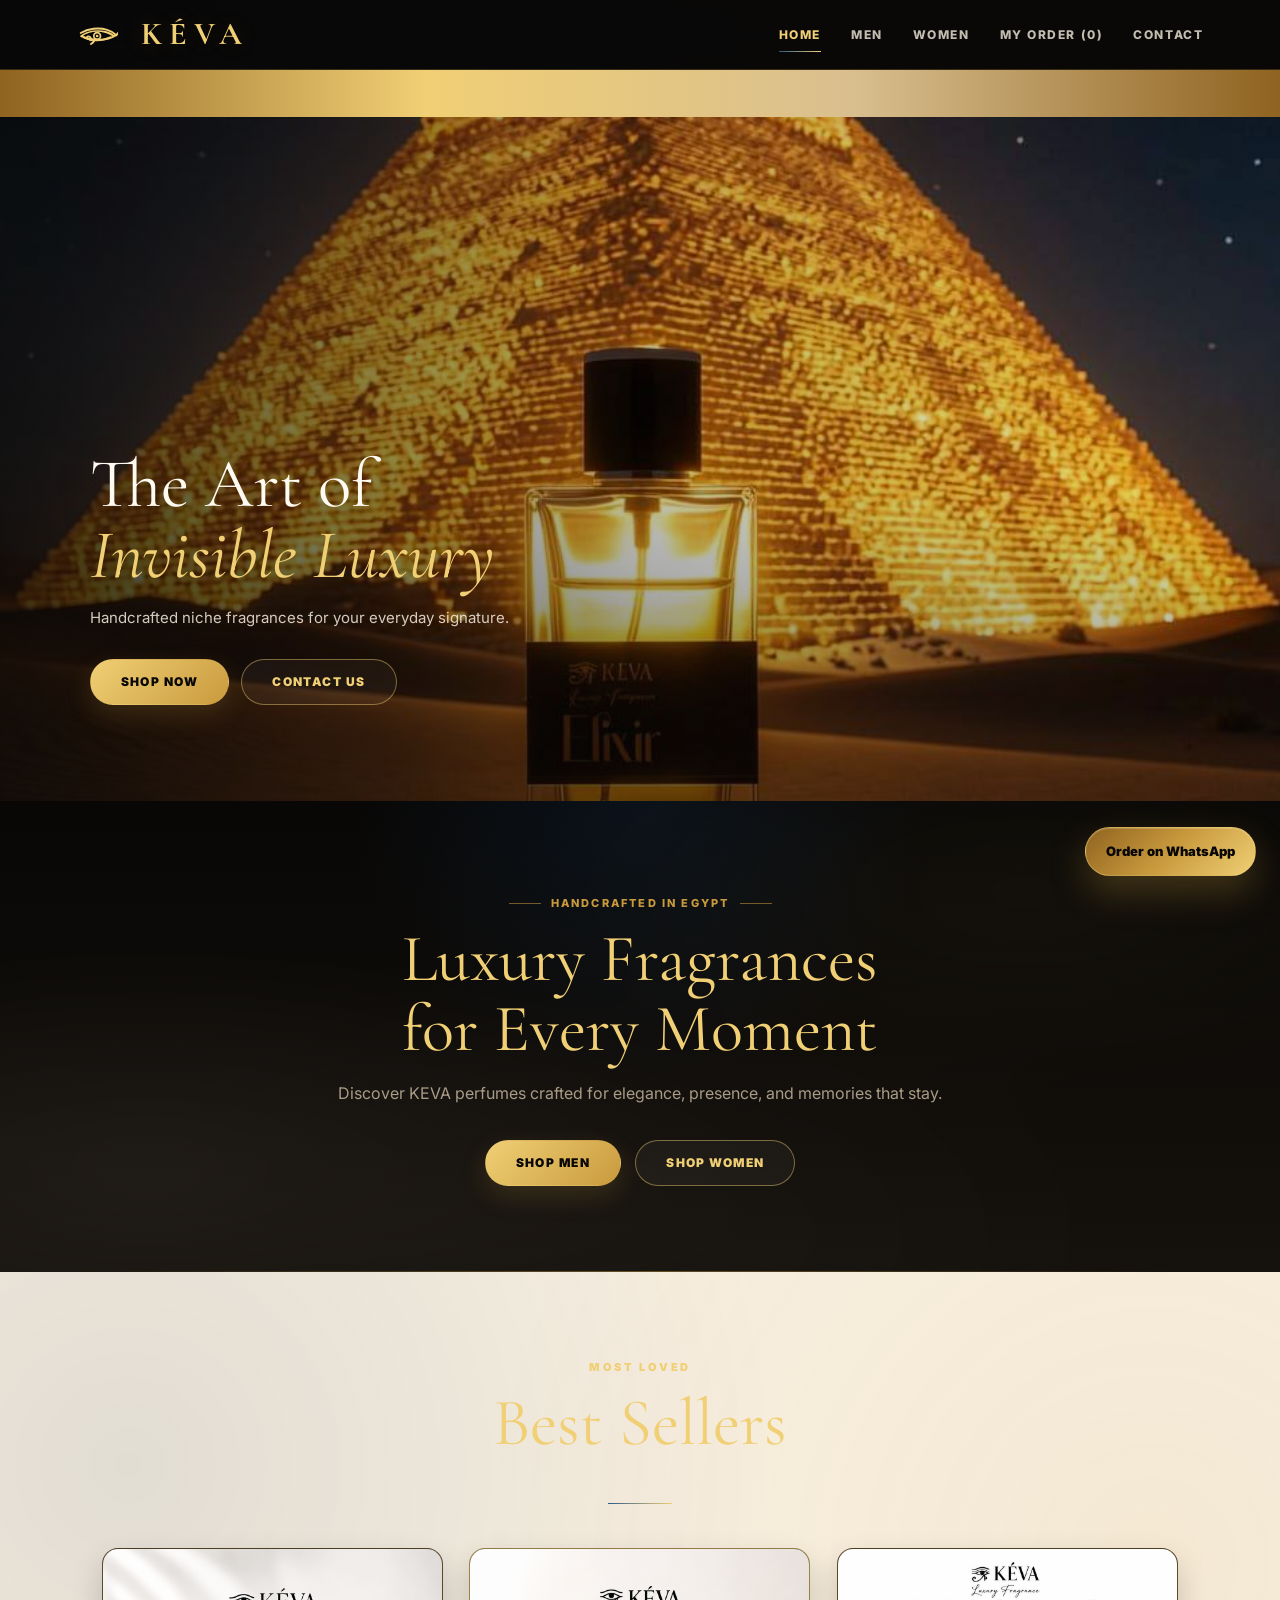
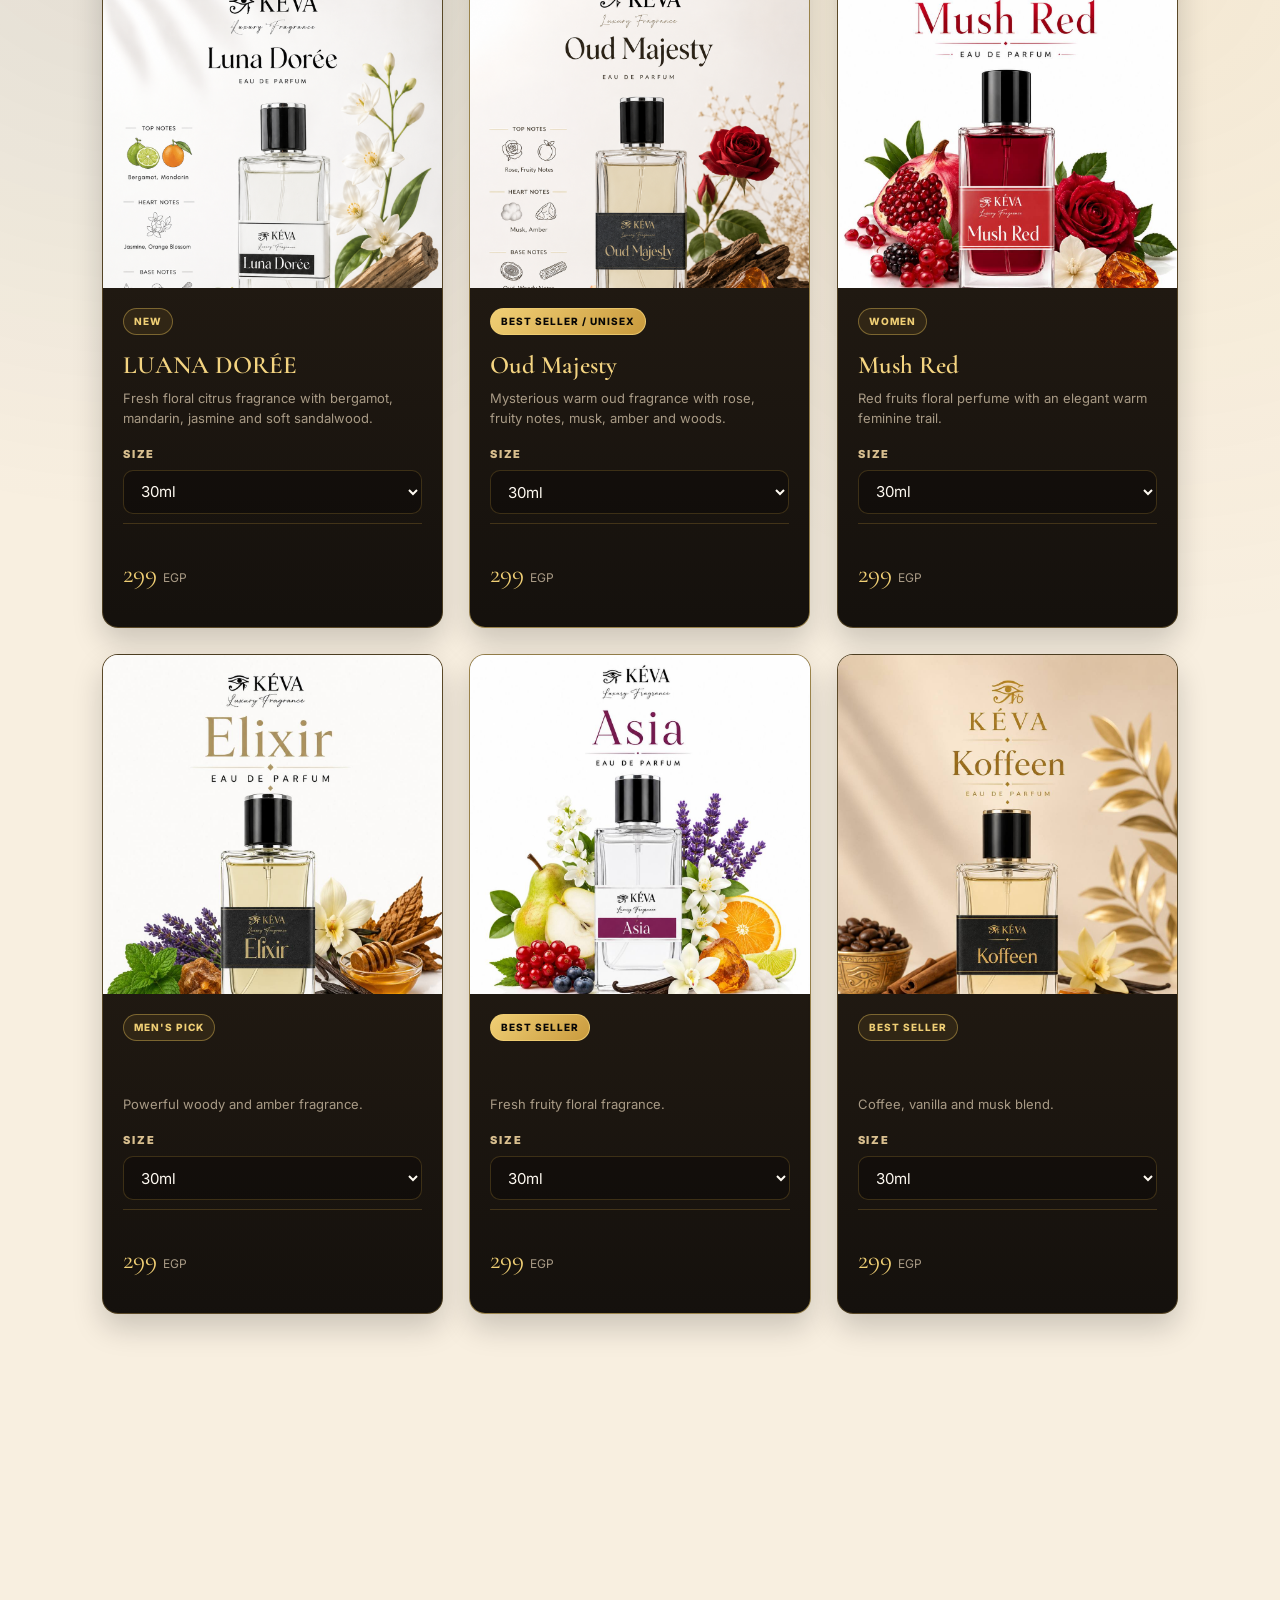
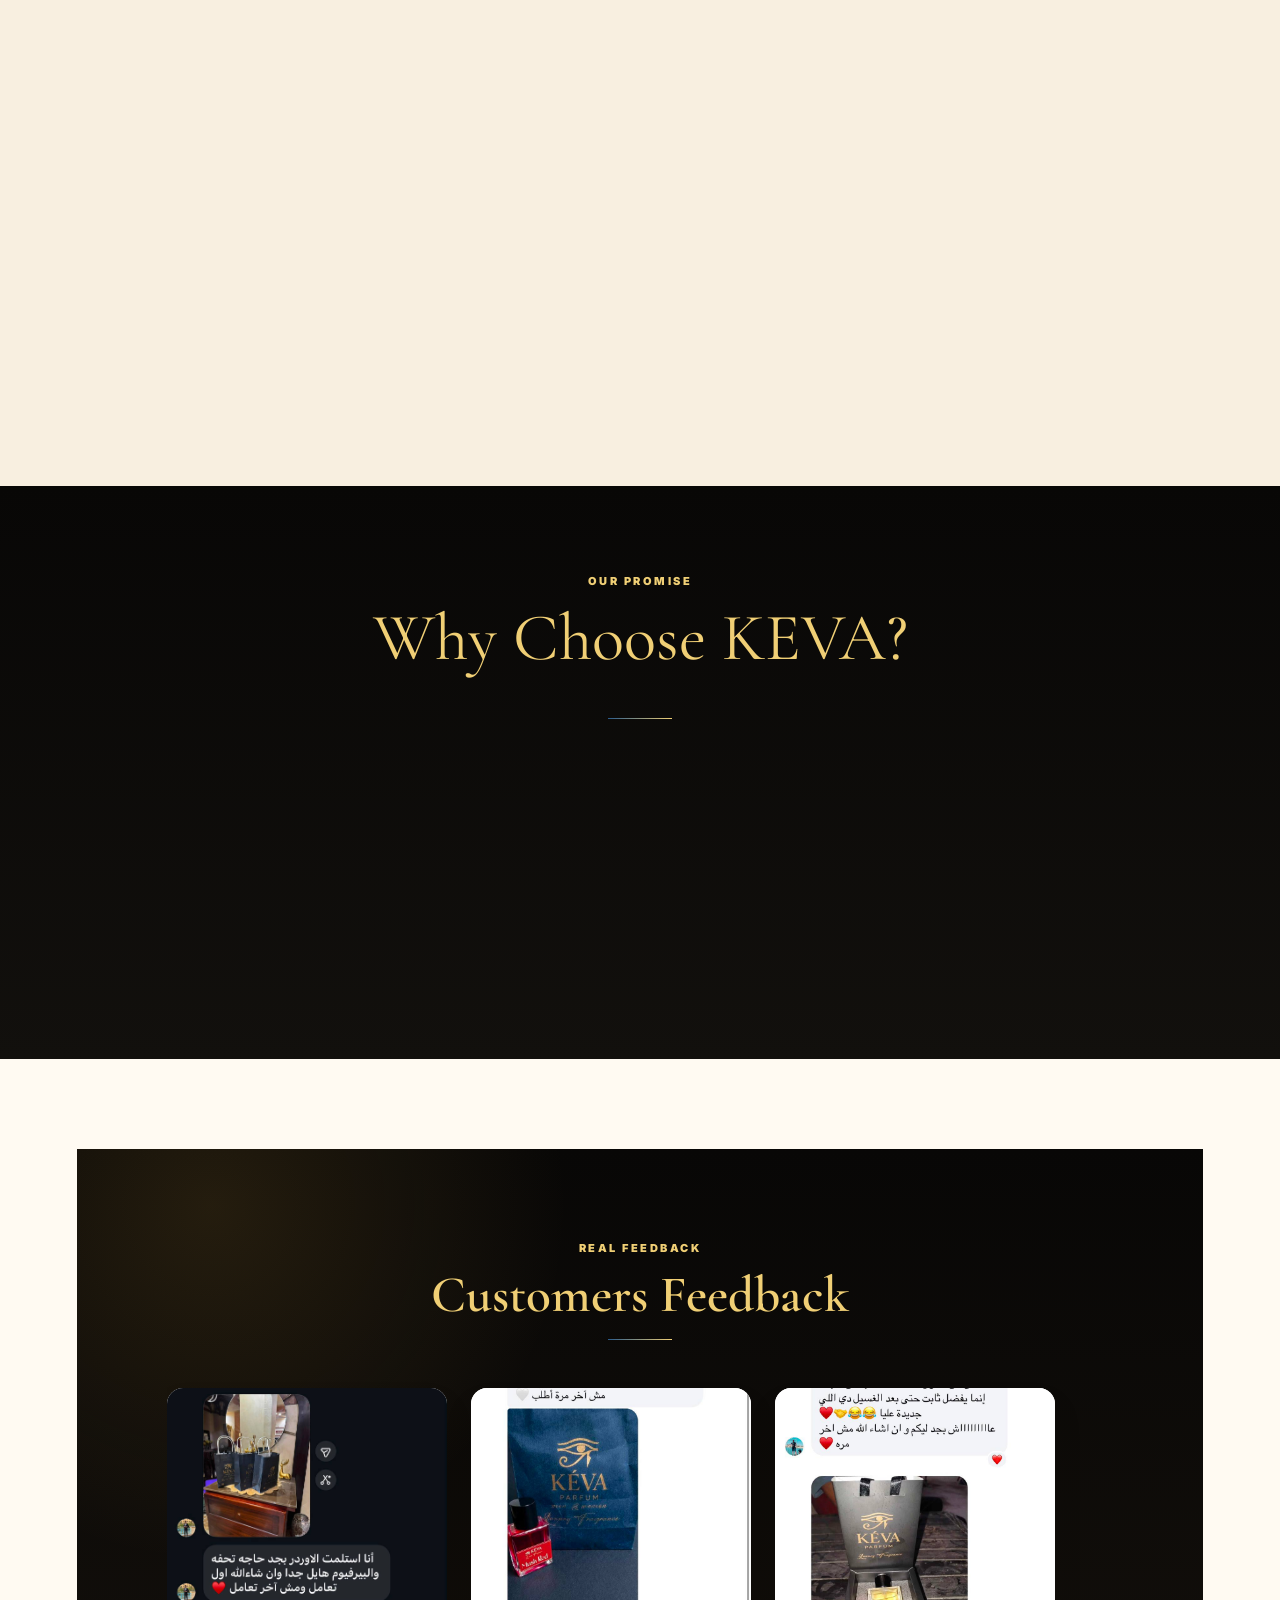
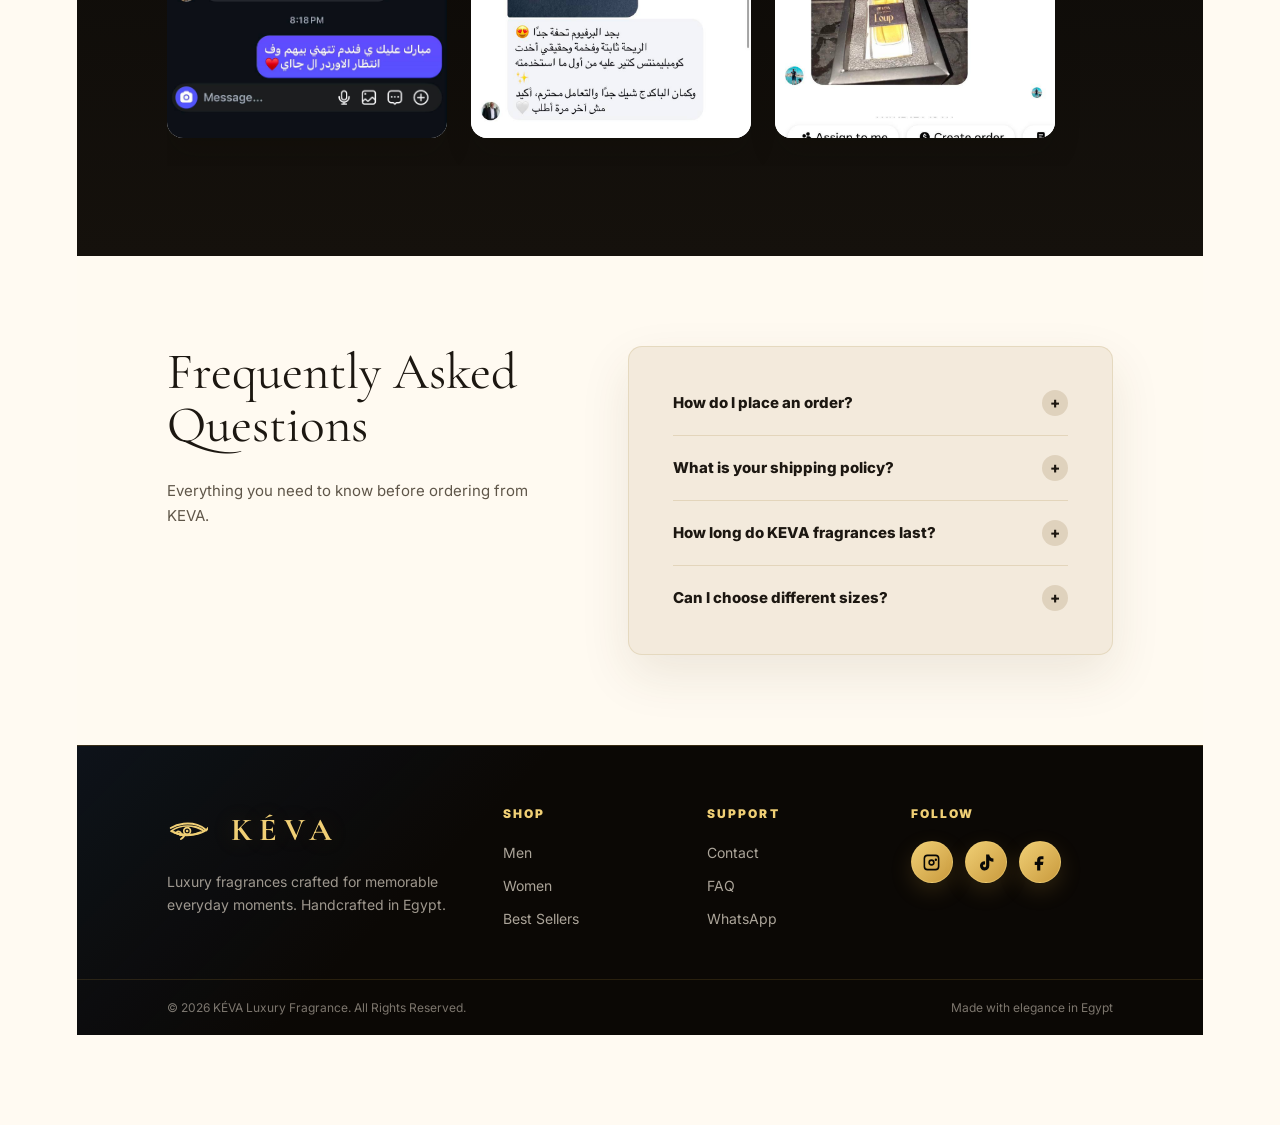
==== commit 30c436ea: "Update project" ====
--- a/index.html
+++ b/index.html
@@ -313,13 +313,13 @@
         <path class="horus-stroke horus-tear" d="M97 65 C94 78 87 88 75 94"/>
         <path class="horus-stroke horus-curl" d="M74 62 C61 70 55 68 53 62 C51 55 59 50 68 55 C75 59 77 67 71 74"/>
       </svg>
-      <strong class="loader-logo">KEVA</strong>
+      <strong class="loader-logo">KÉVA</strong>
       <span class="loader-tagline">Luxury Fragrance</span>
     </div>
   </div>
 
   <header>
-    <div class="logo">KÉVA</div>
+    <div class="logo"> KÉVA</div>
     <button class="nav-toggle" aria-label="Toggle menu" aria-expanded="false">
       <span></span><span></span><span></span>
     </button>
@@ -332,13 +332,12 @@
     </nav>
   </header>
 
-  <div class="offers-bar">
+      <div class="offers-bar">
     <div class="marquee">
-      * FREE SHIPPING ON ORDERS OVER 1000 EGP &nbsp;&nbsp;&nbsp;
-      * FREE GIFT WITH EVERY ORDER &nbsp;&nbsp;&nbsp;
-      * HANDCRAFTED IN EGYPT &nbsp;&nbsp;&nbsp;
-      * ORDER DIRECTLY VIA WHATSAPP &nbsp;&nbsp;&nbsp;
-      
+      FREE SHIPPING ON ORDERS OVER 1000 EGP &nbsp;&nbsp;|&nbsp;&nbsp;
+      FREE GIFT WITH EVERY ORDER &nbsp;&nbsp;|&nbsp;&nbsp;
+      HANDCRAFTED IN EGYPT &nbsp;&nbsp;|&nbsp;&nbsp;
+      ORDER DIRECTLY VIA WHATSAPP
     </div>
   </div>
 
@@ -691,7 +690,7 @@
   <footer class="site-footer">
     <div class="footer-main">
       <div class="footer-brand">
-        <div class="footer-logo">KEVA</div>
+        <div class="footer-logo"> KÉVA</div>
         <p>Luxury fragrances crafted for memorable everyday moments. Handcrafted in Egypt.</p>
       </div>
 
@@ -734,7 +733,7 @@
     </div>
 
     <div class="footer-bottom">
-      <p>&copy; 2026 KEVA Luxury Fragrance. All Rights Reserved.</p>
+      <p>&copy; 2026 KÉVA Luxury Fragrance. All Rights Reserved.</p>
       <span>Made with elegance in Egypt</span>
     </div>
   </footer>
--- a/style.css
+++ b/style.css
@@ -1,3 +1,7 @@
+﻿
+
+
+
 @import url('https://fonts.googleapis.com/css2?family=Cormorant+Garamond:wght@300;400;500;600;700&family=Inter:wght@300;400;500;600;700;800&display=swap');
 
 *,
@@ -1713,7 +1717,9 @@
   }
 }
 
-/* FEEDBACK / REVIEWS CAROUSEL */
+/* â•â•â•â•â•â•â•â•â•â•â•â•â•â•â•â•â•â•â•â•â•â•â•â•â•â•â•â•â•â•â•â•â•â•â•â•â•â•â•â•â•â•â•â•â•â•
+   FEEDBACK / REVIEWS CAROUSEL
+â•â•â•â•â•â•â•â•â•â•â•â•â•â•â•â•â•â•â•â•â•â•â•â•â•â•â•â•â•â•â•â•â•â•â•â•â•â•â•â•â•â•â•â•â•â• */
 .real-feedback {
   padding: 90px 6%;
   background: var(--porcelain, #fffaf2);
@@ -1833,7 +1839,7 @@
 }
 
 .feedback-body h3::after {
-  content: "ÃƒÆ’Ã†â€™Ãƒâ€ Ã¢â‚¬â„¢ÃƒÆ’Ã¢â‚¬Â ÃƒÂ¢Ã¢â€šÂ¬Ã¢â€žÂ¢ÃƒÆ’Ã†â€™ÃƒÂ¢Ã¢â€šÂ¬Ã‚Â ÃƒÆ’Ã‚Â¢ÃƒÂ¢Ã¢â‚¬Å¡Ã‚Â¬ÃƒÂ¢Ã¢â‚¬Å¾Ã‚Â¢ÃƒÆ’Ã†â€™Ãƒâ€ Ã¢â‚¬â„¢ÃƒÆ’Ã‚Â¢ÃƒÂ¢Ã¢â‚¬Å¡Ã‚Â¬Ãƒâ€¦Ã‚Â¡ÃƒÆ’Ã†â€™ÃƒÂ¢Ã¢â€šÂ¬Ã…Â¡ÃƒÆ’Ã¢â‚¬Å¡Ãƒâ€šÃ‚Â¢ÃƒÆ’Ã†â€™Ãƒâ€ Ã¢â‚¬â„¢ÃƒÆ’Ã¢â‚¬Â ÃƒÂ¢Ã¢â€šÂ¬Ã¢â€žÂ¢ÃƒÆ’Ã†â€™Ãƒâ€šÃ‚Â¢ÃƒÆ’Ã‚Â¢ÃƒÂ¢Ã¢â€šÂ¬Ã…Â¡Ãƒâ€šÃ‚Â¬ÃƒÆ’Ã¢â‚¬Å¡Ãƒâ€šÃ‚Â¦ÃƒÆ’Ã†â€™Ãƒâ€ Ã¢â‚¬â„¢ÃƒÆ’Ã¢â‚¬Å¡Ãƒâ€šÃ‚Â¢ÃƒÆ’Ã†â€™Ãƒâ€šÃ‚Â¢ÃƒÆ’Ã‚Â¢ÃƒÂ¢Ã¢â‚¬Å¡Ã‚Â¬Ãƒâ€¦Ã‚Â¡ÃƒÆ’Ã¢â‚¬Å¡Ãƒâ€šÃ‚Â¬ÃƒÆ’Ã†â€™ÃƒÂ¢Ã¢â€šÂ¬Ã‚Â¦ÃƒÆ’Ã‚Â¢ÃƒÂ¢Ã¢â‚¬Å¡Ã‚Â¬Ãƒâ€¦Ã¢â‚¬Å“ÃƒÆ’Ã†â€™Ãƒâ€ Ã¢â‚¬â„¢ÃƒÆ’Ã¢â‚¬Â ÃƒÂ¢Ã¢â€šÂ¬Ã¢â€žÂ¢ÃƒÆ’Ã†â€™ÃƒÂ¢Ã¢â€šÂ¬Ã…Â¡ÃƒÆ’Ã¢â‚¬Å¡Ãƒâ€šÃ‚Â¢ÃƒÆ’Ã†â€™Ãƒâ€ Ã¢â‚¬â„¢ÃƒÆ’Ã¢â‚¬Å¡Ãƒâ€šÃ‚Â¢ÃƒÆ’Ã†â€™Ãƒâ€šÃ‚Â¢ÃƒÆ’Ã‚Â¢ÃƒÂ¢Ã¢â€šÂ¬Ã…Â¡Ãƒâ€šÃ‚Â¬ÃƒÆ’Ã¢â‚¬Â¦Ãƒâ€šÃ‚Â¡ÃƒÆ’Ã†â€™ÃƒÂ¢Ã¢â€šÂ¬Ã…Â¡ÃƒÆ’Ã¢â‚¬Å¡Ãƒâ€šÃ‚Â¬ÃƒÆ’Ã†â€™Ãƒâ€ Ã¢â‚¬â„¢ÃƒÆ’Ã‚Â¢ÃƒÂ¢Ã¢â‚¬Å¡Ã‚Â¬Ãƒâ€šÃ‚Â¦ÃƒÆ’Ã†â€™Ãƒâ€šÃ‚Â¢ÃƒÆ’Ã‚Â¢ÃƒÂ¢Ã¢â€šÂ¬Ã…Â¡Ãƒâ€šÃ‚Â¬ÃƒÆ’Ã¢â‚¬Â¦ÃƒÂ¢Ã¢â€šÂ¬Ã…â€œ";
+  content: "âœ“";
   display: inline-grid;
   place-items: center;
   width: 16px; height: 16px;
@@ -1862,9 +1868,9 @@
   transform: scale(1.12);
 }
 
-/* ÃƒÆ’Ã†â€™Ãƒâ€ Ã¢â‚¬â„¢ÃƒÆ’Ã¢â‚¬Â ÃƒÂ¢Ã¢â€šÂ¬Ã¢â€žÂ¢ÃƒÆ’Ã†â€™ÃƒÂ¢Ã¢â€šÂ¬Ã‚Â ÃƒÆ’Ã‚Â¢ÃƒÂ¢Ã¢â‚¬Å¡Ã‚Â¬ÃƒÂ¢Ã¢â‚¬Å¾Ã‚Â¢ÃƒÆ’Ã†â€™Ãƒâ€ Ã¢â‚¬â„¢ÃƒÆ’Ã‚Â¢ÃƒÂ¢Ã¢â‚¬Å¡Ã‚Â¬Ãƒâ€¦Ã‚Â¡ÃƒÆ’Ã†â€™ÃƒÂ¢Ã¢â€šÂ¬Ã…Â¡ÃƒÆ’Ã¢â‚¬Å¡Ãƒâ€šÃ‚Â¢ÃƒÆ’Ã†â€™Ãƒâ€ Ã¢â‚¬â„¢ÃƒÆ’Ã¢â‚¬Â ÃƒÂ¢Ã¢â€šÂ¬Ã¢â€žÂ¢ÃƒÆ’Ã†â€™ÃƒÂ¢Ã¢â€šÂ¬Ã…Â¡ÃƒÆ’Ã¢â‚¬Å¡Ãƒâ€šÃ‚Â¢ÃƒÆ’Ã†â€™Ãƒâ€ Ã¢â‚¬â„¢ÃƒÆ’Ã¢â‚¬Å¡Ãƒâ€šÃ‚Â¢ÃƒÆ’Ã†â€™Ãƒâ€šÃ‚Â¢ÃƒÆ’Ã‚Â¢ÃƒÂ¢Ã¢â€šÂ¬Ã…Â¡Ãƒâ€šÃ‚Â¬ÃƒÆ’Ã¢â‚¬Â¦Ãƒâ€šÃ‚Â¡ÃƒÆ’Ã†â€™ÃƒÂ¢Ã¢â€šÂ¬Ã…Â¡ÃƒÆ’Ã¢â‚¬Å¡Ãƒâ€šÃ‚Â¬ÃƒÆ’Ã†â€™Ãƒâ€ Ã¢â‚¬â„¢ÃƒÆ’Ã‚Â¢ÃƒÂ¢Ã¢â‚¬Å¡Ã‚Â¬Ãƒâ€¦Ã‚Â¡ÃƒÆ’Ã†â€™ÃƒÂ¢Ã¢â€šÂ¬Ã…Â¡ÃƒÆ’Ã¢â‚¬Å¡Ãƒâ€šÃ‚Â¢ÃƒÆ’Ã†â€™Ãƒâ€ Ã¢â‚¬â„¢ÃƒÆ’Ã¢â‚¬Â ÃƒÂ¢Ã¢â€šÂ¬Ã¢â€žÂ¢ÃƒÆ’Ã†â€™Ãƒâ€šÃ‚Â¢ÃƒÆ’Ã‚Â¢ÃƒÂ¢Ã¢â€šÂ¬Ã…Â¡Ãƒâ€šÃ‚Â¬ÃƒÆ’Ã¢â‚¬Â¦Ãƒâ€šÃ‚Â¡ÃƒÆ’Ã†â€™Ãƒâ€ Ã¢â‚¬â„¢ÃƒÆ’Ã‚Â¢ÃƒÂ¢Ã¢â‚¬Å¡Ã‚Â¬Ãƒâ€¦Ã‚Â¡ÃƒÆ’Ã†â€™ÃƒÂ¢Ã¢â€šÂ¬Ã…Â¡ÃƒÆ’Ã¢â‚¬Å¡Ãƒâ€šÃ‚ÂÃƒÆ’Ã†â€™Ãƒâ€ Ã¢â‚¬â„¢ÃƒÆ’Ã¢â‚¬Â ÃƒÂ¢Ã¢â€šÂ¬Ã¢â€žÂ¢ÃƒÆ’Ã†â€™ÃƒÂ¢Ã¢â€šÂ¬Ã‚Â ÃƒÆ’Ã‚Â¢ÃƒÂ¢Ã¢â‚¬Å¡Ã‚Â¬ÃƒÂ¢Ã¢â‚¬Å¾Ã‚Â¢ÃƒÆ’Ã†â€™Ãƒâ€ Ã¢â‚¬â„¢ÃƒÆ’Ã‚Â¢ÃƒÂ¢Ã¢â‚¬Å¡Ã‚Â¬Ãƒâ€¦Ã‚Â¡ÃƒÆ’Ã†â€™ÃƒÂ¢Ã¢â€šÂ¬Ã…Â¡ÃƒÆ’Ã¢â‚¬Å¡Ãƒâ€šÃ‚Â¢ÃƒÆ’Ã†â€™Ãƒâ€ Ã¢â‚¬â„¢ÃƒÆ’Ã¢â‚¬Â ÃƒÂ¢Ã¢â€šÂ¬Ã¢â€žÂ¢ÃƒÆ’Ã†â€™ÃƒÂ¢Ã¢â€šÂ¬Ã…Â¡ÃƒÆ’Ã¢â‚¬Å¡Ãƒâ€šÃ‚Â¢ÃƒÆ’Ã†â€™Ãƒâ€ Ã¢â‚¬â„¢ÃƒÆ’Ã¢â‚¬Å¡Ãƒâ€šÃ‚Â¢ÃƒÆ’Ã†â€™Ãƒâ€šÃ‚Â¢ÃƒÆ’Ã‚Â¢ÃƒÂ¢Ã¢â€šÂ¬Ã…Â¡Ãƒâ€šÃ‚Â¬ÃƒÆ’Ã¢â‚¬Â¦Ãƒâ€šÃ‚Â¡ÃƒÆ’Ã†â€™ÃƒÂ¢Ã¢â€šÂ¬Ã…Â¡ÃƒÆ’Ã¢â‚¬Å¡Ãƒâ€šÃ‚Â¬ÃƒÆ’Ã†â€™Ãƒâ€ Ã¢â‚¬â„¢ÃƒÆ’Ã‚Â¢ÃƒÂ¢Ã¢â‚¬Å¡Ã‚Â¬Ãƒâ€¦Ã‚Â¡ÃƒÆ’Ã†â€™ÃƒÂ¢Ã¢â€šÂ¬Ã…Â¡ÃƒÆ’Ã¢â‚¬Å¡Ãƒâ€šÃ‚Â¢ÃƒÆ’Ã†â€™Ãƒâ€ Ã¢â‚¬â„¢ÃƒÆ’Ã¢â‚¬Â ÃƒÂ¢Ã¢â€šÂ¬Ã¢â€žÂ¢ÃƒÆ’Ã†â€™Ãƒâ€šÃ‚Â¢ÃƒÆ’Ã‚Â¢ÃƒÂ¢Ã¢â€šÂ¬Ã…Â¡Ãƒâ€šÃ‚Â¬ÃƒÆ’Ã¢â‚¬Â¦Ãƒâ€šÃ‚Â¡ÃƒÆ’Ã†â€™Ãƒâ€ Ã¢â‚¬â„¢ÃƒÆ’Ã‚Â¢ÃƒÂ¢Ã¢â‚¬Å¡Ã‚Â¬Ãƒâ€¦Ã‚Â¡ÃƒÆ’Ã†â€™ÃƒÂ¢Ã¢â€šÂ¬Ã…Â¡ÃƒÆ’Ã¢â‚¬Å¡Ãƒâ€šÃ‚ÂÃƒÆ’Ã†â€™Ãƒâ€ Ã¢â‚¬â„¢ÃƒÆ’Ã¢â‚¬Â ÃƒÂ¢Ã¢â€šÂ¬Ã¢â€žÂ¢ÃƒÆ’Ã†â€™ÃƒÂ¢Ã¢â€šÂ¬Ã‚Â ÃƒÆ’Ã‚Â¢ÃƒÂ¢Ã¢â‚¬Å¡Ã‚Â¬ÃƒÂ¢Ã¢â‚¬Å¾Ã‚Â¢ÃƒÆ’Ã†â€™Ãƒâ€ Ã¢â‚¬â„¢ÃƒÆ’Ã‚Â¢ÃƒÂ¢Ã¢â‚¬Å¡Ã‚Â¬Ãƒâ€¦Ã‚Â¡ÃƒÆ’Ã†â€™ÃƒÂ¢Ã¢â€šÂ¬Ã…Â¡ÃƒÆ’Ã¢â‚¬Å¡Ãƒâ€šÃ‚Â¢ÃƒÆ’Ã†â€™Ãƒâ€ Ã¢â‚¬â„¢ÃƒÆ’Ã¢â‚¬Â ÃƒÂ¢Ã¢â€šÂ¬Ã¢â€žÂ¢ÃƒÆ’Ã†â€™ÃƒÂ¢Ã¢â€šÂ¬Ã…Â¡ÃƒÆ’Ã¢â‚¬Å¡Ãƒâ€šÃ‚Â¢ÃƒÆ’Ã†â€™Ãƒâ€ Ã¢â‚¬â„¢ÃƒÆ’Ã¢â‚¬Å¡Ãƒâ€šÃ‚Â¢ÃƒÆ’Ã†â€™Ãƒâ€šÃ‚Â¢ÃƒÆ’Ã‚Â¢ÃƒÂ¢Ã¢â€šÂ¬Ã…Â¡Ãƒâ€šÃ‚Â¬ÃƒÆ’Ã¢â‚¬Â¦Ãƒâ€šÃ‚Â¡ÃƒÆ’Ã†â€™ÃƒÂ¢Ã¢â€šÂ¬Ã…Â¡ÃƒÆ’Ã¢â‚¬Å¡Ãƒâ€šÃ‚Â¬ÃƒÆ’Ã†â€™Ãƒâ€ Ã¢â‚¬â„¢ÃƒÆ’Ã‚Â¢ÃƒÂ¢Ã¢â‚¬Å¡Ã‚Â¬Ãƒâ€¦Ã‚Â¡ÃƒÆ’Ã†â€™ÃƒÂ¢Ã¢â€šÂ¬Ã…Â¡ÃƒÆ’Ã¢â‚¬Å¡Ãƒâ€šÃ‚Â¢ÃƒÆ’Ã†â€™Ãƒâ€ Ã¢â‚¬â„¢ÃƒÆ’Ã¢â‚¬Â ÃƒÂ¢Ã¢â€šÂ¬Ã¢â€žÂ¢ÃƒÆ’Ã†â€™Ãƒâ€šÃ‚Â¢ÃƒÆ’Ã‚Â¢ÃƒÂ¢Ã¢â€šÂ¬Ã…Â¡Ãƒâ€šÃ‚Â¬ÃƒÆ’Ã¢â‚¬Â¦Ãƒâ€šÃ‚Â¡ÃƒÆ’Ã†â€™Ãƒâ€ Ã¢â‚¬â„¢ÃƒÆ’Ã‚Â¢ÃƒÂ¢Ã¢â‚¬Å¡Ã‚Â¬Ãƒâ€¦Ã‚Â¡ÃƒÆ’Ã†â€™ÃƒÂ¢Ã¢â€šÂ¬Ã…Â¡ÃƒÆ’Ã¢â‚¬Å¡Ãƒâ€šÃ‚ÂÃƒÆ’Ã†â€™Ãƒâ€ Ã¢â‚¬â„¢ÃƒÆ’Ã¢â‚¬Â ÃƒÂ¢Ã¢â€šÂ¬Ã¢â€žÂ¢ÃƒÆ’Ã†â€™ÃƒÂ¢Ã¢â€šÂ¬Ã‚Â ÃƒÆ’Ã‚Â¢ÃƒÂ¢Ã¢â‚¬Å¡Ã‚Â¬ÃƒÂ¢Ã¢â‚¬Å¾Ã‚Â¢ÃƒÆ’Ã†â€™Ãƒâ€ Ã¢â‚¬â„¢ÃƒÆ’Ã‚Â¢ÃƒÂ¢Ã¢â‚¬Å¡Ã‚Â¬Ãƒâ€¦Ã‚Â¡ÃƒÆ’Ã†â€™ÃƒÂ¢Ã¢â€šÂ¬Ã…Â¡ÃƒÆ’Ã¢â‚¬Å¡Ãƒâ€šÃ‚Â¢ÃƒÆ’Ã†â€™Ãƒâ€ Ã¢â‚¬â„¢ÃƒÆ’Ã¢â‚¬Â ÃƒÂ¢Ã¢â€šÂ¬Ã¢â€žÂ¢ÃƒÆ’Ã†â€™ÃƒÂ¢Ã¢â€šÂ¬Ã…Â¡ÃƒÆ’Ã¢â‚¬Å¡Ãƒâ€šÃ‚Â¢ÃƒÆ’Ã†â€™Ãƒâ€ Ã¢â‚¬â„¢ÃƒÆ’Ã¢â‚¬Å¡Ãƒâ€šÃ‚Â¢ÃƒÆ’Ã†â€™Ãƒâ€šÃ‚Â¢ÃƒÆ’Ã‚Â¢ÃƒÂ¢Ã¢â€šÂ¬Ã…Â¡Ãƒâ€šÃ‚Â¬ÃƒÆ’Ã¢â‚¬Â¦Ãƒâ€šÃ‚Â¡ÃƒÆ’Ã†â€™ÃƒÂ¢Ã¢â€šÂ¬Ã…Â¡ÃƒÆ’Ã¢â‚¬Å¡Ãƒâ€šÃ‚Â¬ÃƒÆ’Ã†â€™Ãƒâ€ Ã¢â‚¬â„¢ÃƒÆ’Ã‚Â¢ÃƒÂ¢Ã¢â‚¬Å¡Ã‚Â¬Ãƒâ€¦Ã‚Â¡ÃƒÆ’Ã†â€™ÃƒÂ¢Ã¢â€šÂ¬Ã…Â¡ÃƒÆ’Ã¢â‚¬Å¡Ãƒâ€šÃ‚Â¢ÃƒÆ’Ã†â€™Ãƒâ€ Ã¢â‚¬â„¢ÃƒÆ’Ã¢â‚¬Â ÃƒÂ¢Ã¢â€šÂ¬Ã¢â€žÂ¢ÃƒÆ’Ã†â€™Ãƒâ€šÃ‚Â¢ÃƒÆ’Ã‚Â¢ÃƒÂ¢Ã¢â€šÂ¬Ã…Â¡Ãƒâ€šÃ‚Â¬ÃƒÆ’Ã¢â‚¬Â¦Ãƒâ€šÃ‚Â¡ÃƒÆ’Ã†â€™Ãƒâ€ Ã¢â‚¬â„¢ÃƒÆ’Ã‚Â¢ÃƒÂ¢Ã¢â‚¬Å¡Ã‚Â¬Ãƒâ€¦Ã‚Â¡ÃƒÆ’Ã†â€™ÃƒÂ¢Ã¢â€šÂ¬Ã…Â¡ÃƒÆ’Ã¢â‚¬Å¡Ãƒâ€šÃ‚ÂÃƒÆ’Ã†â€™Ãƒâ€ Ã¢â‚¬â„¢ÃƒÆ’Ã¢â‚¬Â ÃƒÂ¢Ã¢â€šÂ¬Ã¢â€žÂ¢ÃƒÆ’Ã†â€™ÃƒÂ¢Ã¢â€šÂ¬Ã‚Â ÃƒÆ’Ã‚Â¢ÃƒÂ¢Ã¢â‚¬Å¡Ã‚Â¬ÃƒÂ¢Ã¢â‚¬Å¾Ã‚Â¢ÃƒÆ’Ã†â€™Ãƒâ€ Ã¢â‚¬â„¢ÃƒÆ’Ã‚Â¢ÃƒÂ¢Ã¢â‚¬Å¡Ã‚Â¬Ãƒâ€¦Ã‚Â¡ÃƒÆ’Ã†â€™ÃƒÂ¢Ã¢â€šÂ¬Ã…Â¡ÃƒÆ’Ã¢â‚¬Å¡Ãƒâ€šÃ‚Â¢ÃƒÆ’Ã†â€™Ãƒâ€ Ã¢â‚¬â„¢ÃƒÆ’Ã¢â‚¬Â ÃƒÂ¢Ã¢â€šÂ¬Ã¢â€žÂ¢ÃƒÆ’Ã†â€™ÃƒÂ¢Ã¢â€šÂ¬Ã…Â¡ÃƒÆ’Ã¢â‚¬Å¡Ãƒâ€šÃ‚Â¢ÃƒÆ’Ã†â€™Ãƒâ€ Ã¢â‚¬â„¢ÃƒÆ’Ã¢â‚¬Å¡Ãƒâ€šÃ‚Â¢ÃƒÆ’Ã†â€™Ãƒâ€šÃ‚Â¢ÃƒÆ’Ã‚Â¢ÃƒÂ¢Ã¢â€šÂ¬Ã…Â¡Ãƒâ€šÃ‚Â¬ÃƒÆ’Ã¢â‚¬Â¦Ãƒâ€šÃ‚Â¡ÃƒÆ’Ã†â€™ÃƒÂ¢Ã¢â€šÂ¬Ã…Â¡ÃƒÆ’Ã¢â‚¬Å¡Ãƒâ€šÃ‚Â¬ÃƒÆ’Ã†â€™Ãƒâ€ Ã¢â‚¬â„¢ÃƒÆ’Ã‚Â¢ÃƒÂ¢Ã¢â‚¬Å¡Ã‚Â¬Ãƒâ€¦Ã‚Â¡ÃƒÆ’Ã†â€™ÃƒÂ¢Ã¢â€šÂ¬Ã…Â¡ÃƒÆ’Ã¢â‚¬Å¡Ãƒâ€šÃ‚Â¢ÃƒÆ’Ã†â€™Ãƒâ€ Ã¢â‚¬â„¢ÃƒÆ’Ã¢â‚¬Â ÃƒÂ¢Ã¢â€šÂ¬Ã¢â€žÂ¢ÃƒÆ’Ã†â€™Ãƒâ€šÃ‚Â¢ÃƒÆ’Ã‚Â¢ÃƒÂ¢Ã¢â€šÂ¬Ã…Â¡Ãƒâ€šÃ‚Â¬ÃƒÆ’Ã¢â‚¬Â¦Ãƒâ€šÃ‚Â¡ÃƒÆ’Ã†â€™Ãƒâ€ Ã¢â‚¬â„¢ÃƒÆ’Ã‚Â¢ÃƒÂ¢Ã¢â‚¬Å¡Ã‚Â¬Ãƒâ€¦Ã‚Â¡ÃƒÆ’Ã†â€™ÃƒÂ¢Ã¢â€šÂ¬Ã…Â¡ÃƒÆ’Ã¢â‚¬Å¡Ãƒâ€šÃ‚ÂÃƒÆ’Ã†â€™Ãƒâ€ Ã¢â‚¬â„¢ÃƒÆ’Ã¢â‚¬Â ÃƒÂ¢Ã¢â€šÂ¬Ã¢â€žÂ¢ÃƒÆ’Ã†â€™ÃƒÂ¢Ã¢â€šÂ¬Ã‚Â ÃƒÆ’Ã‚Â¢ÃƒÂ¢Ã¢â‚¬Å¡Ã‚Â¬ÃƒÂ¢Ã¢â‚¬Å¾Ã‚Â¢ÃƒÆ’Ã†â€™Ãƒâ€ Ã¢â‚¬â„¢ÃƒÆ’Ã‚Â¢ÃƒÂ¢Ã¢â‚¬Å¡Ã‚Â¬Ãƒâ€¦Ã‚Â¡ÃƒÆ’Ã†â€™ÃƒÂ¢Ã¢â€šÂ¬Ã…Â¡ÃƒÆ’Ã¢â‚¬Å¡Ãƒâ€šÃ‚Â¢ÃƒÆ’Ã†â€™Ãƒâ€ Ã¢â‚¬â„¢ÃƒÆ’Ã¢â‚¬Â ÃƒÂ¢Ã¢â€šÂ¬Ã¢â€žÂ¢ÃƒÆ’Ã†â€™ÃƒÂ¢Ã¢â€šÂ¬Ã…Â¡ÃƒÆ’Ã¢â‚¬Å¡Ãƒâ€šÃ‚Â¢ÃƒÆ’Ã†â€™Ãƒâ€ Ã¢â‚¬â„¢ÃƒÆ’Ã¢â‚¬Å¡Ãƒâ€šÃ‚Â¢ÃƒÆ’Ã†â€™Ãƒâ€šÃ‚Â¢ÃƒÆ’Ã‚Â¢ÃƒÂ¢Ã¢â€šÂ¬Ã…Â¡Ãƒâ€šÃ‚Â¬ÃƒÆ’Ã¢â‚¬Â¦Ãƒâ€šÃ‚Â¡ÃƒÆ’Ã†â€™ÃƒÂ¢Ã¢â€šÂ¬Ã…Â¡ÃƒÆ’Ã¢â‚¬Å¡Ãƒâ€šÃ‚Â¬ÃƒÆ’Ã†â€™Ãƒâ€ Ã¢â‚¬â„¢ÃƒÆ’Ã‚Â¢ÃƒÂ¢Ã¢â‚¬Å¡Ã‚Â¬Ãƒâ€¦Ã‚Â¡ÃƒÆ’Ã†â€™ÃƒÂ¢Ã¢â€šÂ¬Ã…Â¡ÃƒÆ’Ã¢â‚¬Å¡Ãƒâ€šÃ‚Â¢ÃƒÆ’Ã†â€™Ãƒâ€ Ã¢â‚¬â„¢ÃƒÆ’Ã¢â‚¬Â ÃƒÂ¢Ã¢â€šÂ¬Ã¢â€žÂ¢ÃƒÆ’Ã†â€™Ãƒâ€šÃ‚Â¢ÃƒÆ’Ã‚Â¢ÃƒÂ¢Ã¢â€šÂ¬Ã…Â¡Ãƒâ€šÃ‚Â¬ÃƒÆ’Ã¢â‚¬Â¦Ãƒâ€šÃ‚Â¡ÃƒÆ’Ã†â€™Ãƒâ€ Ã¢â‚¬â„¢ÃƒÆ’Ã‚Â¢ÃƒÂ¢Ã¢â‚¬Å¡Ã‚Â¬Ãƒâ€¦Ã‚Â¡ÃƒÆ’Ã†â€™ÃƒÂ¢Ã¢â€šÂ¬Ã…Â¡ÃƒÆ’Ã¢â‚¬Å¡Ãƒâ€šÃ‚ÂÃƒÆ’Ã†â€™Ãƒâ€ Ã¢â‚¬â„¢ÃƒÆ’Ã¢â‚¬Â ÃƒÂ¢Ã¢â€šÂ¬Ã¢â€žÂ¢ÃƒÆ’Ã†â€™ÃƒÂ¢Ã¢â€šÂ¬Ã‚Â ÃƒÆ’Ã‚Â¢ÃƒÂ¢Ã¢â‚¬Å¡Ã‚Â¬ÃƒÂ¢Ã¢â‚¬Å¾Ã‚Â¢ÃƒÆ’Ã†â€™Ãƒâ€ Ã¢â‚¬â„¢ÃƒÆ’Ã‚Â¢ÃƒÂ¢Ã¢â‚¬Å¡Ã‚Â¬Ãƒâ€¦Ã‚Â¡ÃƒÆ’Ã†â€™ÃƒÂ¢Ã¢â€šÂ¬Ã…Â¡ÃƒÆ’Ã¢â‚¬Å¡Ãƒâ€šÃ‚Â¢ÃƒÆ’Ã†â€™Ãƒâ€ Ã¢â‚¬â„¢ÃƒÆ’Ã¢â‚¬Â ÃƒÂ¢Ã¢â€šÂ¬Ã¢â€žÂ¢ÃƒÆ’Ã†â€™ÃƒÂ¢Ã¢â€šÂ¬Ã…Â¡ÃƒÆ’Ã¢â‚¬Å¡Ãƒâ€šÃ‚Â¢ÃƒÆ’Ã†â€™Ãƒâ€ Ã¢â‚¬â„¢ÃƒÆ’Ã¢â‚¬Å¡Ãƒâ€šÃ‚Â¢ÃƒÆ’Ã†â€™Ãƒâ€šÃ‚Â¢ÃƒÆ’Ã‚Â¢ÃƒÂ¢Ã¢â€šÂ¬Ã…Â¡Ãƒâ€šÃ‚Â¬ÃƒÆ’Ã¢â‚¬Â¦Ãƒâ€šÃ‚Â¡ÃƒÆ’Ã†â€™ÃƒÂ¢Ã¢â€šÂ¬Ã…Â¡ÃƒÆ’Ã¢â‚¬Å¡Ãƒâ€šÃ‚Â¬ÃƒÆ’Ã†â€™Ãƒâ€ Ã¢â‚¬â„¢ÃƒÆ’Ã‚Â¢ÃƒÂ¢Ã¢â‚¬Å¡Ã‚Â¬Ãƒâ€¦Ã‚Â¡ÃƒÆ’Ã†â€™ÃƒÂ¢Ã¢â€šÂ¬Ã…Â¡ÃƒÆ’Ã¢â‚¬Å¡Ãƒâ€šÃ‚Â¢ÃƒÆ’Ã†â€™Ãƒâ€ Ã¢â‚¬â„¢ÃƒÆ’Ã¢â‚¬Â ÃƒÂ¢Ã¢â€šÂ¬Ã¢â€žÂ¢ÃƒÆ’Ã†â€™Ãƒâ€šÃ‚Â¢ÃƒÆ’Ã‚Â¢ÃƒÂ¢Ã¢â€šÂ¬Ã…Â¡Ãƒâ€šÃ‚Â¬ÃƒÆ’Ã¢â‚¬Â¦Ãƒâ€šÃ‚Â¡ÃƒÆ’Ã†â€™Ãƒâ€ Ã¢â‚¬â„¢ÃƒÆ’Ã‚Â¢ÃƒÂ¢Ã¢â‚¬Å¡Ã‚Â¬Ãƒâ€¦Ã‚Â¡ÃƒÆ’Ã†â€™ÃƒÂ¢Ã¢â€šÂ¬Ã…Â¡ÃƒÆ’Ã¢â‚¬Å¡Ãƒâ€šÃ‚ÂÃƒÆ’Ã†â€™Ãƒâ€ Ã¢â‚¬â„¢ÃƒÆ’Ã¢â‚¬Â ÃƒÂ¢Ã¢â€šÂ¬Ã¢â€žÂ¢ÃƒÆ’Ã†â€™ÃƒÂ¢Ã¢â€šÂ¬Ã‚Â ÃƒÆ’Ã‚Â¢ÃƒÂ¢Ã¢â‚¬Å¡Ã‚Â¬ÃƒÂ¢Ã¢â‚¬Å¾Ã‚Â¢ÃƒÆ’Ã†â€™Ãƒâ€ Ã¢â‚¬â„¢ÃƒÆ’Ã‚Â¢ÃƒÂ¢Ã¢â‚¬Å¡Ã‚Â¬Ãƒâ€¦Ã‚Â¡ÃƒÆ’Ã†â€™ÃƒÂ¢Ã¢â€šÂ¬Ã…Â¡ÃƒÆ’Ã¢â‚¬Å¡Ãƒâ€šÃ‚Â¢ÃƒÆ’Ã†â€™Ãƒâ€ Ã¢â‚¬â„¢ÃƒÆ’Ã¢â‚¬Â ÃƒÂ¢Ã¢â€šÂ¬Ã¢â€žÂ¢ÃƒÆ’Ã†â€™ÃƒÂ¢Ã¢â€šÂ¬Ã…Â¡ÃƒÆ’Ã¢â‚¬Å¡Ãƒâ€šÃ‚Â¢ÃƒÆ’Ã†â€™Ãƒâ€ Ã¢â‚¬â„¢ÃƒÆ’Ã¢â‚¬Å¡Ãƒâ€šÃ‚Â¢ÃƒÆ’Ã†â€™Ãƒâ€šÃ‚Â¢ÃƒÆ’Ã‚Â¢ÃƒÂ¢Ã¢â€šÂ¬Ã…Â¡Ãƒâ€šÃ‚Â¬ÃƒÆ’Ã¢â‚¬Â¦Ãƒâ€šÃ‚Â¡ÃƒÆ’Ã†â€™ÃƒÂ¢Ã¢â€šÂ¬Ã…Â¡ÃƒÆ’Ã¢â‚¬Å¡Ãƒâ€šÃ‚Â¬ÃƒÆ’Ã†â€™Ãƒâ€ Ã¢â‚¬â„¢ÃƒÆ’Ã‚Â¢ÃƒÂ¢Ã¢â‚¬Å¡Ã‚Â¬Ãƒâ€¦Ã‚Â¡ÃƒÆ’Ã†â€™ÃƒÂ¢Ã¢â€šÂ¬Ã…Â¡ÃƒÆ’Ã¢â‚¬Å¡Ãƒâ€šÃ‚Â¢ÃƒÆ’Ã†â€™Ãƒâ€ Ã¢â‚¬â„¢ÃƒÆ’Ã¢â‚¬Â ÃƒÂ¢Ã¢â€šÂ¬Ã¢â€žÂ¢ÃƒÆ’Ã†â€™Ãƒâ€šÃ‚Â¢ÃƒÆ’Ã‚Â¢ÃƒÂ¢Ã¢â€šÂ¬Ã…Â¡Ãƒâ€šÃ‚Â¬ÃƒÆ’Ã¢â‚¬Â¦Ãƒâ€šÃ‚Â¡ÃƒÆ’Ã†â€™Ãƒâ€ Ã¢â‚¬â„¢ÃƒÆ’Ã‚Â¢ÃƒÂ¢Ã¢â‚¬Å¡Ã‚Â¬Ãƒâ€¦Ã‚Â¡ÃƒÆ’Ã†â€™ÃƒÂ¢Ã¢â€šÂ¬Ã…Â¡ÃƒÆ’Ã¢â‚¬Å¡Ãƒâ€šÃ‚ÂÃƒÆ’Ã†â€™Ãƒâ€ Ã¢â‚¬â„¢ÃƒÆ’Ã¢â‚¬Â ÃƒÂ¢Ã¢â€šÂ¬Ã¢â€žÂ¢ÃƒÆ’Ã†â€™ÃƒÂ¢Ã¢â€šÂ¬Ã‚Â ÃƒÆ’Ã‚Â¢ÃƒÂ¢Ã¢â‚¬Å¡Ã‚Â¬ÃƒÂ¢Ã¢â‚¬Å¾Ã‚Â¢ÃƒÆ’Ã†â€™Ãƒâ€ Ã¢â‚¬â„¢ÃƒÆ’Ã‚Â¢ÃƒÂ¢Ã¢â‚¬Å¡Ã‚Â¬Ãƒâ€¦Ã‚Â¡ÃƒÆ’Ã†â€™ÃƒÂ¢Ã¢â€šÂ¬Ã…Â¡ÃƒÆ’Ã¢â‚¬Å¡Ãƒâ€šÃ‚Â¢ÃƒÆ’Ã†â€™Ãƒâ€ Ã¢â‚¬â„¢ÃƒÆ’Ã¢â‚¬Â ÃƒÂ¢Ã¢â€šÂ¬Ã¢â€žÂ¢ÃƒÆ’Ã†â€™ÃƒÂ¢Ã¢â€šÂ¬Ã…Â¡ÃƒÆ’Ã¢â‚¬Å¡Ãƒâ€šÃ‚Â¢ÃƒÆ’Ã†â€™Ãƒâ€ Ã¢â‚¬â„¢ÃƒÆ’Ã¢â‚¬Å¡Ãƒâ€šÃ‚Â¢ÃƒÆ’Ã†â€™Ãƒâ€šÃ‚Â¢ÃƒÆ’Ã‚Â¢ÃƒÂ¢Ã¢â€šÂ¬Ã…Â¡Ãƒâ€šÃ‚Â¬ÃƒÆ’Ã¢â‚¬Â¦Ãƒâ€šÃ‚Â¡ÃƒÆ’Ã†â€™ÃƒÂ¢Ã¢â€šÂ¬Ã…Â¡ÃƒÆ’Ã¢â‚¬Å¡Ãƒâ€šÃ‚Â¬ÃƒÆ’Ã†â€™Ãƒâ€ Ã¢â‚¬â„¢ÃƒÆ’Ã‚Â¢ÃƒÂ¢Ã¢â‚¬Å¡Ã‚Â¬Ãƒâ€¦Ã‚Â¡ÃƒÆ’Ã†â€™ÃƒÂ¢Ã¢â€šÂ¬Ã…Â¡ÃƒÆ’Ã¢â‚¬Å¡Ãƒâ€šÃ‚Â¢ÃƒÆ’Ã†â€™Ãƒâ€ Ã¢â‚¬â„¢ÃƒÆ’Ã¢â‚¬Â ÃƒÂ¢Ã¢â€šÂ¬Ã¢â€žÂ¢ÃƒÆ’Ã†â€™Ãƒâ€šÃ‚Â¢ÃƒÆ’Ã‚Â¢ÃƒÂ¢Ã¢â€šÂ¬Ã…Â¡Ãƒâ€šÃ‚Â¬ÃƒÆ’Ã¢â‚¬Â¦Ãƒâ€šÃ‚Â¡ÃƒÆ’Ã†â€™Ãƒâ€ Ã¢â‚¬â„¢ÃƒÆ’Ã‚Â¢ÃƒÂ¢Ã¢â‚¬Å¡Ã‚Â¬Ãƒâ€¦Ã‚Â¡ÃƒÆ’Ã†â€™ÃƒÂ¢Ã¢â€šÂ¬Ã…Â¡ÃƒÆ’Ã¢â‚¬Å¡Ãƒâ€šÃ‚ÂÃƒÆ’Ã†â€™Ãƒâ€ Ã¢â‚¬â„¢ÃƒÆ’Ã¢â‚¬Â ÃƒÂ¢Ã¢â€šÂ¬Ã¢â€žÂ¢ÃƒÆ’Ã†â€™ÃƒÂ¢Ã¢â€šÂ¬Ã‚Â ÃƒÆ’Ã‚Â¢ÃƒÂ¢Ã¢â‚¬Å¡Ã‚Â¬ÃƒÂ¢Ã¢â‚¬Å¾Ã‚Â¢ÃƒÆ’Ã†â€™Ãƒâ€ Ã¢â‚¬â„¢ÃƒÆ’Ã‚Â¢ÃƒÂ¢Ã¢â‚¬Å¡Ã‚Â¬Ãƒâ€¦Ã‚Â¡ÃƒÆ’Ã†â€™ÃƒÂ¢Ã¢â€šÂ¬Ã…Â¡ÃƒÆ’Ã¢â‚¬Å¡Ãƒâ€šÃ‚Â¢ÃƒÆ’Ã†â€™Ãƒâ€ Ã¢â‚¬â„¢ÃƒÆ’Ã¢â‚¬Â ÃƒÂ¢Ã¢â€šÂ¬Ã¢â€žÂ¢ÃƒÆ’Ã†â€™ÃƒÂ¢Ã¢â€šÂ¬Ã…Â¡ÃƒÆ’Ã¢â‚¬Å¡Ãƒâ€šÃ‚Â¢ÃƒÆ’Ã†â€™Ãƒâ€ Ã¢â‚¬â„¢ÃƒÆ’Ã¢â‚¬Å¡Ãƒâ€šÃ‚Â¢ÃƒÆ’Ã†â€™Ãƒâ€šÃ‚Â¢ÃƒÆ’Ã‚Â¢ÃƒÂ¢Ã¢â€šÂ¬Ã…Â¡Ãƒâ€šÃ‚Â¬ÃƒÆ’Ã¢â‚¬Â¦Ãƒâ€šÃ‚Â¡ÃƒÆ’Ã†â€™ÃƒÂ¢Ã¢â€šÂ¬Ã…Â¡ÃƒÆ’Ã¢â‚¬Å¡Ãƒâ€šÃ‚Â¬ÃƒÆ’Ã†â€™Ãƒâ€ Ã¢â‚¬â„¢ÃƒÆ’Ã‚Â¢ÃƒÂ¢Ã¢â‚¬Å¡Ã‚Â¬Ãƒâ€¦Ã‚Â¡ÃƒÆ’Ã†â€™ÃƒÂ¢Ã¢â€šÂ¬Ã…Â¡ÃƒÆ’Ã¢â‚¬Å¡Ãƒâ€šÃ‚Â¢ÃƒÆ’Ã†â€™Ãƒâ€ Ã¢â‚¬â„¢ÃƒÆ’Ã¢â‚¬Â ÃƒÂ¢Ã¢â€šÂ¬Ã¢â€žÂ¢ÃƒÆ’Ã†â€™Ãƒâ€šÃ‚Â¢ÃƒÆ’Ã‚Â¢ÃƒÂ¢Ã¢â€šÂ¬Ã…Â¡Ãƒâ€šÃ‚Â¬ÃƒÆ’Ã¢â‚¬Â¦Ãƒâ€šÃ‚Â¡ÃƒÆ’Ã†â€™Ãƒâ€ Ã¢â‚¬â„¢ÃƒÆ’Ã‚Â¢ÃƒÂ¢Ã¢â‚¬Å¡Ã‚Â¬Ãƒâ€¦Ã‚Â¡ÃƒÆ’Ã†â€™ÃƒÂ¢Ã¢â€šÂ¬Ã…Â¡ÃƒÆ’Ã¢â‚¬Å¡Ãƒâ€šÃ‚ÂÃƒÆ’Ã†â€™Ãƒâ€ Ã¢â‚¬â„¢ÃƒÆ’Ã¢â‚¬Â ÃƒÂ¢Ã¢â€šÂ¬Ã¢â€žÂ¢ÃƒÆ’Ã†â€™ÃƒÂ¢Ã¢â€šÂ¬Ã‚Â ÃƒÆ’Ã‚Â¢ÃƒÂ¢Ã¢â‚¬Å¡Ã‚Â¬ÃƒÂ¢Ã¢â‚¬Å¾Ã‚Â¢ÃƒÆ’Ã†â€™Ãƒâ€ Ã¢â‚¬â„¢ÃƒÆ’Ã‚Â¢ÃƒÂ¢Ã¢â‚¬Å¡Ã‚Â¬Ãƒâ€¦Ã‚Â¡ÃƒÆ’Ã†â€™ÃƒÂ¢Ã¢â€šÂ¬Ã…Â¡ÃƒÆ’Ã¢â‚¬Å¡Ãƒâ€šÃ‚Â¢ÃƒÆ’Ã†â€™Ãƒâ€ Ã¢â‚¬â„¢ÃƒÆ’Ã¢â‚¬Â ÃƒÂ¢Ã¢â€šÂ¬Ã¢â€žÂ¢ÃƒÆ’Ã†â€™ÃƒÂ¢Ã¢â€šÂ¬Ã…Â¡ÃƒÆ’Ã¢â‚¬Å¡Ãƒâ€šÃ‚Â¢ÃƒÆ’Ã†â€™Ãƒâ€ Ã¢â‚¬â„¢ÃƒÆ’Ã¢â‚¬Å¡Ãƒâ€šÃ‚Â¢ÃƒÆ’Ã†â€™Ãƒâ€šÃ‚Â¢ÃƒÆ’Ã‚Â¢ÃƒÂ¢Ã¢â€šÂ¬Ã…Â¡Ãƒâ€šÃ‚Â¬ÃƒÆ’Ã¢â‚¬Â¦Ãƒâ€šÃ‚Â¡ÃƒÆ’Ã†â€™ÃƒÂ¢Ã¢â€šÂ¬Ã…Â¡ÃƒÆ’Ã¢â‚¬Å¡Ãƒâ€šÃ‚Â¬ÃƒÆ’Ã†â€™Ãƒâ€ Ã¢â‚¬â„¢ÃƒÆ’Ã‚Â¢ÃƒÂ¢Ã¢â‚¬Å¡Ã‚Â¬Ãƒâ€¦Ã‚Â¡ÃƒÆ’Ã†â€™ÃƒÂ¢Ã¢â€šÂ¬Ã…Â¡ÃƒÆ’Ã¢â‚¬Å¡Ãƒâ€šÃ‚Â¢ÃƒÆ’Ã†â€™Ãƒâ€ Ã¢â‚¬â„¢ÃƒÆ’Ã¢â‚¬Â ÃƒÂ¢Ã¢â€šÂ¬Ã¢â€žÂ¢ÃƒÆ’Ã†â€™Ãƒâ€šÃ‚Â¢ÃƒÆ’Ã‚Â¢ÃƒÂ¢Ã¢â€šÂ¬Ã…Â¡Ãƒâ€šÃ‚Â¬ÃƒÆ’Ã¢â‚¬Â¦Ãƒâ€šÃ‚Â¡ÃƒÆ’Ã†â€™Ãƒâ€ Ã¢â‚¬â„¢ÃƒÆ’Ã‚Â¢ÃƒÂ¢Ã¢â‚¬Å¡Ã‚Â¬Ãƒâ€¦Ã‚Â¡ÃƒÆ’Ã†â€™ÃƒÂ¢Ã¢â€šÂ¬Ã…Â¡ÃƒÆ’Ã¢â‚¬Å¡Ãƒâ€šÃ‚ÂÃƒÆ’Ã†â€™Ãƒâ€ Ã¢â‚¬â„¢ÃƒÆ’Ã¢â‚¬Â ÃƒÂ¢Ã¢â€šÂ¬Ã¢â€žÂ¢ÃƒÆ’Ã†â€™ÃƒÂ¢Ã¢â€šÂ¬Ã‚Â ÃƒÆ’Ã‚Â¢ÃƒÂ¢Ã¢â‚¬Å¡Ã‚Â¬ÃƒÂ¢Ã¢â‚¬Å¾Ã‚Â¢ÃƒÆ’Ã†â€™Ãƒâ€ Ã¢â‚¬â„¢ÃƒÆ’Ã‚Â¢ÃƒÂ¢Ã¢â‚¬Å¡Ã‚Â¬Ãƒâ€¦Ã‚Â¡ÃƒÆ’Ã†â€™ÃƒÂ¢Ã¢â€šÂ¬Ã…Â¡ÃƒÆ’Ã¢â‚¬Å¡Ãƒâ€šÃ‚Â¢ÃƒÆ’Ã†â€™Ãƒâ€ Ã¢â‚¬â„¢ÃƒÆ’Ã¢â‚¬Â ÃƒÂ¢Ã¢â€šÂ¬Ã¢â€žÂ¢ÃƒÆ’Ã†â€™ÃƒÂ¢Ã¢â€šÂ¬Ã…Â¡ÃƒÆ’Ã¢â‚¬Å¡Ãƒâ€šÃ‚Â¢ÃƒÆ’Ã†â€™Ãƒâ€ Ã¢â‚¬â„¢ÃƒÆ’Ã¢â‚¬Å¡Ãƒâ€šÃ‚Â¢ÃƒÆ’Ã†â€™Ãƒâ€šÃ‚Â¢ÃƒÆ’Ã‚Â¢ÃƒÂ¢Ã¢â€šÂ¬Ã…Â¡Ãƒâ€šÃ‚Â¬ÃƒÆ’Ã¢â‚¬Â¦Ãƒâ€šÃ‚Â¡ÃƒÆ’Ã†â€™ÃƒÂ¢Ã¢â€šÂ¬Ã…Â¡ÃƒÆ’Ã¢â‚¬Å¡Ãƒâ€šÃ‚Â¬ÃƒÆ’Ã†â€™Ãƒâ€ Ã¢â‚¬â„¢ÃƒÆ’Ã‚Â¢ÃƒÂ¢Ã¢â‚¬Å¡Ã‚Â¬Ãƒâ€¦Ã‚Â¡ÃƒÆ’Ã†â€™ÃƒÂ¢Ã¢â€šÂ¬Ã…Â¡ÃƒÆ’Ã¢â‚¬Å¡Ãƒâ€šÃ‚Â¢ÃƒÆ’Ã†â€™Ãƒâ€ Ã¢â‚¬â„¢ÃƒÆ’Ã¢â‚¬Â ÃƒÂ¢Ã¢â€šÂ¬Ã¢â€žÂ¢ÃƒÆ’Ã†â€™Ãƒâ€šÃ‚Â¢ÃƒÆ’Ã‚Â¢ÃƒÂ¢Ã¢â€šÂ¬Ã…Â¡Ãƒâ€šÃ‚Â¬ÃƒÆ’Ã¢â‚¬Â¦Ãƒâ€šÃ‚Â¡ÃƒÆ’Ã†â€™Ãƒâ€ Ã¢â‚¬â„¢ÃƒÆ’Ã‚Â¢ÃƒÂ¢Ã¢â‚¬Å¡Ã‚Â¬Ãƒâ€¦Ã‚Â¡ÃƒÆ’Ã†â€™ÃƒÂ¢Ã¢â€šÂ¬Ã…Â¡ÃƒÆ’Ã¢â‚¬Å¡Ãƒâ€šÃ‚ÂÃƒÆ’Ã†â€™Ãƒâ€ Ã¢â‚¬â„¢ÃƒÆ’Ã¢â‚¬Â ÃƒÂ¢Ã¢â€šÂ¬Ã¢â€žÂ¢ÃƒÆ’Ã†â€™ÃƒÂ¢Ã¢â€šÂ¬Ã‚Â ÃƒÆ’Ã‚Â¢ÃƒÂ¢Ã¢â‚¬Å¡Ã‚Â¬ÃƒÂ¢Ã¢â‚¬Å¾Ã‚Â¢ÃƒÆ’Ã†â€™Ãƒâ€ Ã¢â‚¬â„¢ÃƒÆ’Ã‚Â¢ÃƒÂ¢Ã¢â‚¬Å¡Ã‚Â¬Ãƒâ€¦Ã‚Â¡ÃƒÆ’Ã†â€™ÃƒÂ¢Ã¢â€šÂ¬Ã…Â¡ÃƒÆ’Ã¢â‚¬Å¡Ãƒâ€šÃ‚Â¢ÃƒÆ’Ã†â€™Ãƒâ€ Ã¢â‚¬â„¢ÃƒÆ’Ã¢â‚¬Â ÃƒÂ¢Ã¢â€šÂ¬Ã¢â€žÂ¢ÃƒÆ’Ã†â€™ÃƒÂ¢Ã¢â€šÂ¬Ã…Â¡ÃƒÆ’Ã¢â‚¬Å¡Ãƒâ€šÃ‚Â¢ÃƒÆ’Ã†â€™Ãƒâ€ Ã¢â‚¬â„¢ÃƒÆ’Ã¢â‚¬Å¡Ãƒâ€šÃ‚Â¢ÃƒÆ’Ã†â€™Ãƒâ€šÃ‚Â¢ÃƒÆ’Ã‚Â¢ÃƒÂ¢Ã¢â€šÂ¬Ã…Â¡Ãƒâ€šÃ‚Â¬ÃƒÆ’Ã¢â‚¬Â¦Ãƒâ€šÃ‚Â¡ÃƒÆ’Ã†â€™ÃƒÂ¢Ã¢â€šÂ¬Ã…Â¡ÃƒÆ’Ã¢â‚¬Å¡Ãƒâ€šÃ‚Â¬ÃƒÆ’Ã†â€™Ãƒâ€ Ã¢â‚¬â„¢ÃƒÆ’Ã‚Â¢ÃƒÂ¢Ã¢â‚¬Å¡Ã‚Â¬Ãƒâ€¦Ã‚Â¡ÃƒÆ’Ã†â€™ÃƒÂ¢Ã¢â€šÂ¬Ã…Â¡ÃƒÆ’Ã¢â‚¬Å¡Ãƒâ€šÃ‚Â¢ÃƒÆ’Ã†â€™Ãƒâ€ Ã¢â‚¬â„¢ÃƒÆ’Ã¢â‚¬Â ÃƒÂ¢Ã¢â€šÂ¬Ã¢â€žÂ¢ÃƒÆ’Ã†â€™Ãƒâ€šÃ‚Â¢ÃƒÆ’Ã‚Â¢ÃƒÂ¢Ã¢â€šÂ¬Ã…Â¡Ãƒâ€šÃ‚Â¬ÃƒÆ’Ã¢â‚¬Â¦Ãƒâ€šÃ‚Â¡ÃƒÆ’Ã†â€™Ãƒâ€ Ã¢â‚¬â„¢ÃƒÆ’Ã‚Â¢ÃƒÂ¢Ã¢â‚¬Å¡Ã‚Â¬Ãƒâ€¦Ã‚Â¡ÃƒÆ’Ã†â€™ÃƒÂ¢Ã¢â€šÂ¬Ã…Â¡ÃƒÆ’Ã¢â‚¬Å¡Ãƒâ€šÃ‚ÂÃƒÆ’Ã†â€™Ãƒâ€ Ã¢â‚¬â„¢ÃƒÆ’Ã¢â‚¬Â ÃƒÂ¢Ã¢â€šÂ¬Ã¢â€žÂ¢ÃƒÆ’Ã†â€™ÃƒÂ¢Ã¢â€šÂ¬Ã‚Â ÃƒÆ’Ã‚Â¢ÃƒÂ¢Ã¢â‚¬Å¡Ã‚Â¬ÃƒÂ¢Ã¢â‚¬Å¾Ã‚Â¢ÃƒÆ’Ã†â€™Ãƒâ€ Ã¢â‚¬â„¢ÃƒÆ’Ã‚Â¢ÃƒÂ¢Ã¢â‚¬Å¡Ã‚Â¬Ãƒâ€¦Ã‚Â¡ÃƒÆ’Ã†â€™ÃƒÂ¢Ã¢â€šÂ¬Ã…Â¡ÃƒÆ’Ã¢â‚¬Å¡Ãƒâ€šÃ‚Â¢ÃƒÆ’Ã†â€™Ãƒâ€ Ã¢â‚¬â„¢ÃƒÆ’Ã¢â‚¬Â ÃƒÂ¢Ã¢â€šÂ¬Ã¢â€žÂ¢ÃƒÆ’Ã†â€™ÃƒÂ¢Ã¢â€šÂ¬Ã…Â¡ÃƒÆ’Ã¢â‚¬Å¡Ãƒâ€šÃ‚Â¢ÃƒÆ’Ã†â€™Ãƒâ€ Ã¢â‚¬â„¢ÃƒÆ’Ã¢â‚¬Å¡Ãƒâ€šÃ‚Â¢ÃƒÆ’Ã†â€™Ãƒâ€šÃ‚Â¢ÃƒÆ’Ã‚Â¢ÃƒÂ¢Ã¢â€šÂ¬Ã…Â¡Ãƒâ€šÃ‚Â¬ÃƒÆ’Ã¢â‚¬Â¦Ãƒâ€šÃ‚Â¡ÃƒÆ’Ã†â€™ÃƒÂ¢Ã¢â€šÂ¬Ã…Â¡ÃƒÆ’Ã¢â‚¬Å¡Ãƒâ€šÃ‚Â¬ÃƒÆ’Ã†â€™Ãƒâ€ Ã¢â‚¬â„¢ÃƒÆ’Ã‚Â¢ÃƒÂ¢Ã¢â‚¬Å¡Ã‚Â¬Ãƒâ€¦Ã‚Â¡ÃƒÆ’Ã†â€™ÃƒÂ¢Ã¢â€šÂ¬Ã…Â¡ÃƒÆ’Ã¢â‚¬Å¡Ãƒâ€šÃ‚Â¢ÃƒÆ’Ã†â€™Ãƒâ€ Ã¢â‚¬â„¢ÃƒÆ’Ã¢â‚¬Â ÃƒÂ¢Ã¢â€šÂ¬Ã¢â€žÂ¢ÃƒÆ’Ã†â€™Ãƒâ€šÃ‚Â¢ÃƒÆ’Ã‚Â¢ÃƒÂ¢Ã¢â€šÂ¬Ã…Â¡Ãƒâ€šÃ‚Â¬ÃƒÆ’Ã¢â‚¬Â¦Ãƒâ€šÃ‚Â¡ÃƒÆ’Ã†â€™Ãƒâ€ Ã¢â‚¬â„¢ÃƒÆ’Ã‚Â¢ÃƒÂ¢Ã¢â‚¬Å¡Ã‚Â¬Ãƒâ€¦Ã‚Â¡ÃƒÆ’Ã†â€™ÃƒÂ¢Ã¢â€šÂ¬Ã…Â¡ÃƒÆ’Ã¢â‚¬Å¡Ãƒâ€šÃ‚ÂÃƒÆ’Ã†â€™Ãƒâ€ Ã¢â‚¬â„¢ÃƒÆ’Ã¢â‚¬Â ÃƒÂ¢Ã¢â€šÂ¬Ã¢â€žÂ¢ÃƒÆ’Ã†â€™ÃƒÂ¢Ã¢â€šÂ¬Ã‚Â ÃƒÆ’Ã‚Â¢ÃƒÂ¢Ã¢â‚¬Å¡Ã‚Â¬ÃƒÂ¢Ã¢â‚¬Å¾Ã‚Â¢ÃƒÆ’Ã†â€™Ãƒâ€ Ã¢â‚¬â„¢ÃƒÆ’Ã‚Â¢ÃƒÂ¢Ã¢â‚¬Å¡Ã‚Â¬Ãƒâ€¦Ã‚Â¡ÃƒÆ’Ã†â€™ÃƒÂ¢Ã¢â€šÂ¬Ã…Â¡ÃƒÆ’Ã¢â‚¬Å¡Ãƒâ€šÃ‚Â¢ÃƒÆ’Ã†â€™Ãƒâ€ Ã¢â‚¬â„¢ÃƒÆ’Ã¢â‚¬Â ÃƒÂ¢Ã¢â€šÂ¬Ã¢â€žÂ¢ÃƒÆ’Ã†â€™ÃƒÂ¢Ã¢â€šÂ¬Ã…Â¡ÃƒÆ’Ã¢â‚¬Å¡Ãƒâ€šÃ‚Â¢ÃƒÆ’Ã†â€™Ãƒâ€ Ã¢â‚¬â„¢ÃƒÆ’Ã¢â‚¬Å¡Ãƒâ€šÃ‚Â¢ÃƒÆ’Ã†â€™Ãƒâ€šÃ‚Â¢ÃƒÆ’Ã‚Â¢ÃƒÂ¢Ã¢â€šÂ¬Ã…Â¡Ãƒâ€šÃ‚Â¬ÃƒÆ’Ã¢â‚¬Â¦Ãƒâ€šÃ‚Â¡ÃƒÆ’Ã†â€™ÃƒÂ¢Ã¢â€šÂ¬Ã…Â¡ÃƒÆ’Ã¢â‚¬Å¡Ãƒâ€šÃ‚Â¬ÃƒÆ’Ã†â€™Ãƒâ€ Ã¢â‚¬â„¢ÃƒÆ’Ã‚Â¢ÃƒÂ¢Ã¢â‚¬Å¡Ã‚Â¬Ãƒâ€¦Ã‚Â¡ÃƒÆ’Ã†â€™ÃƒÂ¢Ã¢â€šÂ¬Ã…Â¡ÃƒÆ’Ã¢â‚¬Å¡Ãƒâ€šÃ‚Â¢ÃƒÆ’Ã†â€™Ãƒâ€ Ã¢â‚¬â„¢ÃƒÆ’Ã¢â‚¬Â ÃƒÂ¢Ã¢â€šÂ¬Ã¢â€žÂ¢ÃƒÆ’Ã†â€™Ãƒâ€šÃ‚Â¢ÃƒÆ’Ã‚Â¢ÃƒÂ¢Ã¢â€šÂ¬Ã…Â¡Ãƒâ€šÃ‚Â¬ÃƒÆ’Ã¢â‚¬Â¦Ãƒâ€šÃ‚Â¡ÃƒÆ’Ã†â€™Ãƒâ€ Ã¢â‚¬â„¢ÃƒÆ’Ã‚Â¢ÃƒÂ¢Ã¢â‚¬Å¡Ã‚Â¬Ãƒâ€¦Ã‚Â¡ÃƒÆ’Ã†â€™ÃƒÂ¢Ã¢â€šÂ¬Ã…Â¡ÃƒÆ’Ã¢â‚¬Å¡Ãƒâ€šÃ‚ÂÃƒÆ’Ã†â€™Ãƒâ€ Ã¢â‚¬â„¢ÃƒÆ’Ã¢â‚¬Â ÃƒÂ¢Ã¢â€šÂ¬Ã¢â€žÂ¢ÃƒÆ’Ã†â€™ÃƒÂ¢Ã¢â€šÂ¬Ã‚Â ÃƒÆ’Ã‚Â¢ÃƒÂ¢Ã¢â‚¬Å¡Ã‚Â¬ÃƒÂ¢Ã¢â‚¬Å¾Ã‚Â¢ÃƒÆ’Ã†â€™Ãƒâ€ Ã¢â‚¬â„¢ÃƒÆ’Ã‚Â¢ÃƒÂ¢Ã¢â‚¬Å¡Ã‚Â¬Ãƒâ€¦Ã‚Â¡ÃƒÆ’Ã†â€™ÃƒÂ¢Ã¢â€šÂ¬Ã…Â¡ÃƒÆ’Ã¢â‚¬Å¡Ãƒâ€šÃ‚Â¢ÃƒÆ’Ã†â€™Ãƒâ€ Ã¢â‚¬â„¢ÃƒÆ’Ã¢â‚¬Â ÃƒÂ¢Ã¢â€šÂ¬Ã¢â€žÂ¢ÃƒÆ’Ã†â€™ÃƒÂ¢Ã¢â€šÂ¬Ã…Â¡ÃƒÆ’Ã¢â‚¬Å¡Ãƒâ€šÃ‚Â¢ÃƒÆ’Ã†â€™Ãƒâ€ Ã¢â‚¬â„¢ÃƒÆ’Ã¢â‚¬Å¡Ãƒâ€šÃ‚Â¢ÃƒÆ’Ã†â€™Ãƒâ€šÃ‚Â¢ÃƒÆ’Ã‚Â¢ÃƒÂ¢Ã¢â€šÂ¬Ã…Â¡Ãƒâ€šÃ‚Â¬ÃƒÆ’Ã¢â‚¬Â¦Ãƒâ€šÃ‚Â¡ÃƒÆ’Ã†â€™ÃƒÂ¢Ã¢â€šÂ¬Ã…Â¡ÃƒÆ’Ã¢â‚¬Å¡Ãƒâ€šÃ‚Â¬ÃƒÆ’Ã†â€™Ãƒâ€ Ã¢â‚¬â„¢ÃƒÆ’Ã‚Â¢ÃƒÂ¢Ã¢â‚¬Å¡Ã‚Â¬Ãƒâ€¦Ã‚Â¡ÃƒÆ’Ã†â€™ÃƒÂ¢Ã¢â€šÂ¬Ã…Â¡ÃƒÆ’Ã¢â‚¬Å¡Ãƒâ€šÃ‚Â¢ÃƒÆ’Ã†â€™Ãƒâ€ Ã¢â‚¬â„¢ÃƒÆ’Ã¢â‚¬Â ÃƒÂ¢Ã¢â€šÂ¬Ã¢â€žÂ¢ÃƒÆ’Ã†â€™Ãƒâ€šÃ‚Â¢ÃƒÆ’Ã‚Â¢ÃƒÂ¢Ã¢â€šÂ¬Ã…Â¡Ãƒâ€šÃ‚Â¬ÃƒÆ’Ã¢â‚¬Â¦Ãƒâ€šÃ‚Â¡ÃƒÆ’Ã†â€™Ãƒâ€ Ã¢â‚¬â„¢ÃƒÆ’Ã‚Â¢ÃƒÂ¢Ã¢â‚¬Å¡Ã‚Â¬Ãƒâ€¦Ã‚Â¡ÃƒÆ’Ã†â€™ÃƒÂ¢Ã¢â€šÂ¬Ã…Â¡ÃƒÆ’Ã¢â‚¬Å¡Ãƒâ€šÃ‚ÂÃƒÆ’Ã†â€™Ãƒâ€ Ã¢â‚¬â„¢ÃƒÆ’Ã¢â‚¬Â ÃƒÂ¢Ã¢â€šÂ¬Ã¢â€žÂ¢ÃƒÆ’Ã†â€™ÃƒÂ¢Ã¢â€šÂ¬Ã‚Â ÃƒÆ’Ã‚Â¢ÃƒÂ¢Ã¢â‚¬Å¡Ã‚Â¬ÃƒÂ¢Ã¢â‚¬Å¾Ã‚Â¢ÃƒÆ’Ã†â€™Ãƒâ€ Ã¢â‚¬â„¢ÃƒÆ’Ã‚Â¢ÃƒÂ¢Ã¢â‚¬Å¡Ã‚Â¬Ãƒâ€¦Ã‚Â¡ÃƒÆ’Ã†â€™ÃƒÂ¢Ã¢â€šÂ¬Ã…Â¡ÃƒÆ’Ã¢â‚¬Å¡Ãƒâ€šÃ‚Â¢ÃƒÆ’Ã†â€™Ãƒâ€ Ã¢â‚¬â„¢ÃƒÆ’Ã¢â‚¬Â ÃƒÂ¢Ã¢â€šÂ¬Ã¢â€žÂ¢ÃƒÆ’Ã†â€™ÃƒÂ¢Ã¢â€šÂ¬Ã…Â¡ÃƒÆ’Ã¢â‚¬Å¡Ãƒâ€šÃ‚Â¢ÃƒÆ’Ã†â€™Ãƒâ€ Ã¢â‚¬â„¢ÃƒÆ’Ã¢â‚¬Å¡Ãƒâ€šÃ‚Â¢ÃƒÆ’Ã†â€™Ãƒâ€šÃ‚Â¢ÃƒÆ’Ã‚Â¢ÃƒÂ¢Ã¢â€šÂ¬Ã…Â¡Ãƒâ€šÃ‚Â¬ÃƒÆ’Ã¢â‚¬Â¦Ãƒâ€šÃ‚Â¡ÃƒÆ’Ã†â€™ÃƒÂ¢Ã¢â€šÂ¬Ã…Â¡ÃƒÆ’Ã¢â‚¬Å¡Ãƒâ€šÃ‚Â¬ÃƒÆ’Ã†â€™Ãƒâ€ Ã¢â‚¬â„¢ÃƒÆ’Ã‚Â¢ÃƒÂ¢Ã¢â‚¬Å¡Ã‚Â¬Ãƒâ€¦Ã‚Â¡ÃƒÆ’Ã†â€™ÃƒÂ¢Ã¢â€šÂ¬Ã…Â¡ÃƒÆ’Ã¢â‚¬Å¡Ãƒâ€šÃ‚Â¢ÃƒÆ’Ã†â€™Ãƒâ€ Ã¢â‚¬â„¢ÃƒÆ’Ã¢â‚¬Â ÃƒÂ¢Ã¢â€šÂ¬Ã¢â€žÂ¢ÃƒÆ’Ã†â€™Ãƒâ€šÃ‚Â¢ÃƒÆ’Ã‚Â¢ÃƒÂ¢Ã¢â€šÂ¬Ã…Â¡Ãƒâ€šÃ‚Â¬ÃƒÆ’Ã¢â‚¬Â¦Ãƒâ€šÃ‚Â¡ÃƒÆ’Ã†â€™Ãƒâ€ Ã¢â‚¬â„¢ÃƒÆ’Ã‚Â¢ÃƒÂ¢Ã¢â‚¬Å¡Ã‚Â¬Ãƒâ€¦Ã‚Â¡ÃƒÆ’Ã†â€™ÃƒÂ¢Ã¢â€šÂ¬Ã…Â¡ÃƒÆ’Ã¢â‚¬Å¡Ãƒâ€šÃ‚ÂÃƒÆ’Ã†â€™Ãƒâ€ Ã¢â‚¬â„¢ÃƒÆ’Ã¢â‚¬Â ÃƒÂ¢Ã¢â€šÂ¬Ã¢â€žÂ¢ÃƒÆ’Ã†â€™ÃƒÂ¢Ã¢â€šÂ¬Ã‚Â ÃƒÆ’Ã‚Â¢ÃƒÂ¢Ã¢â‚¬Å¡Ã‚Â¬ÃƒÂ¢Ã¢â‚¬Å¾Ã‚Â¢ÃƒÆ’Ã†â€™Ãƒâ€ Ã¢â‚¬â„¢ÃƒÆ’Ã‚Â¢ÃƒÂ¢Ã¢â‚¬Å¡Ã‚Â¬Ãƒâ€¦Ã‚Â¡ÃƒÆ’Ã†â€™ÃƒÂ¢Ã¢â€šÂ¬Ã…Â¡ÃƒÆ’Ã¢â‚¬Å¡Ãƒâ€šÃ‚Â¢ÃƒÆ’Ã†â€™Ãƒâ€ Ã¢â‚¬â„¢ÃƒÆ’Ã¢â‚¬Â ÃƒÂ¢Ã¢â€šÂ¬Ã¢â€žÂ¢ÃƒÆ’Ã†â€™ÃƒÂ¢Ã¢â€šÂ¬Ã…Â¡ÃƒÆ’Ã¢â‚¬Å¡Ãƒâ€šÃ‚Â¢ÃƒÆ’Ã†â€™Ãƒâ€ Ã¢â‚¬â„¢ÃƒÆ’Ã¢â‚¬Å¡Ãƒâ€šÃ‚Â¢ÃƒÆ’Ã†â€™Ãƒâ€šÃ‚Â¢ÃƒÆ’Ã‚Â¢ÃƒÂ¢Ã¢â€šÂ¬Ã…Â¡Ãƒâ€šÃ‚Â¬ÃƒÆ’Ã¢â‚¬Â¦Ãƒâ€šÃ‚Â¡ÃƒÆ’Ã†â€™ÃƒÂ¢Ã¢â€šÂ¬Ã…Â¡ÃƒÆ’Ã¢â‚¬Å¡Ãƒâ€šÃ‚Â¬ÃƒÆ’Ã†â€™Ãƒâ€ Ã¢â‚¬â„¢ÃƒÆ’Ã‚Â¢ÃƒÂ¢Ã¢â‚¬Å¡Ã‚Â¬Ãƒâ€¦Ã‚Â¡ÃƒÆ’Ã†â€™ÃƒÂ¢Ã¢â€šÂ¬Ã…Â¡ÃƒÆ’Ã¢â‚¬Å¡Ãƒâ€šÃ‚Â¢ÃƒÆ’Ã†â€™Ãƒâ€ Ã¢â‚¬â„¢ÃƒÆ’Ã¢â‚¬Â ÃƒÂ¢Ã¢â€šÂ¬Ã¢â€žÂ¢ÃƒÆ’Ã†â€™Ãƒâ€šÃ‚Â¢ÃƒÆ’Ã‚Â¢ÃƒÂ¢Ã¢â€šÂ¬Ã…Â¡Ãƒâ€šÃ‚Â¬ÃƒÆ’Ã¢â‚¬Â¦Ãƒâ€šÃ‚Â¡ÃƒÆ’Ã†â€™Ãƒâ€ Ã¢â‚¬â„¢ÃƒÆ’Ã‚Â¢ÃƒÂ¢Ã¢â‚¬Å¡Ã‚Â¬Ãƒâ€¦Ã‚Â¡ÃƒÆ’Ã†â€™ÃƒÂ¢Ã¢â€šÂ¬Ã…Â¡ÃƒÆ’Ã¢â‚¬Å¡Ãƒâ€šÃ‚ÂÃƒÆ’Ã†â€™Ãƒâ€ Ã¢â‚¬â„¢ÃƒÆ’Ã¢â‚¬Â ÃƒÂ¢Ã¢â€šÂ¬Ã¢â€žÂ¢ÃƒÆ’Ã†â€™ÃƒÂ¢Ã¢â€šÂ¬Ã‚Â ÃƒÆ’Ã‚Â¢ÃƒÂ¢Ã¢â‚¬Å¡Ã‚Â¬ÃƒÂ¢Ã¢â‚¬Å¾Ã‚Â¢ÃƒÆ’Ã†â€™Ãƒâ€ Ã¢â‚¬â„¢ÃƒÆ’Ã‚Â¢ÃƒÂ¢Ã¢â‚¬Å¡Ã‚Â¬Ãƒâ€¦Ã‚Â¡ÃƒÆ’Ã†â€™ÃƒÂ¢Ã¢â€šÂ¬Ã…Â¡ÃƒÆ’Ã¢â‚¬Å¡Ãƒâ€šÃ‚Â¢ÃƒÆ’Ã†â€™Ãƒâ€ Ã¢â‚¬â„¢ÃƒÆ’Ã¢â‚¬Â ÃƒÂ¢Ã¢â€šÂ¬Ã¢â€žÂ¢ÃƒÆ’Ã†â€™ÃƒÂ¢Ã¢â€šÂ¬Ã…Â¡ÃƒÆ’Ã¢â‚¬Å¡Ãƒâ€šÃ‚Â¢ÃƒÆ’Ã†â€™Ãƒâ€ Ã¢â‚¬â„¢ÃƒÆ’Ã¢â‚¬Å¡Ãƒâ€šÃ‚Â¢ÃƒÆ’Ã†â€™Ãƒâ€šÃ‚Â¢ÃƒÆ’Ã‚Â¢ÃƒÂ¢Ã¢â€šÂ¬Ã…Â¡Ãƒâ€šÃ‚Â¬ÃƒÆ’Ã¢â‚¬Â¦Ãƒâ€šÃ‚Â¡ÃƒÆ’Ã†â€™ÃƒÂ¢Ã¢â€šÂ¬Ã…Â¡ÃƒÆ’Ã¢â‚¬Å¡Ãƒâ€šÃ‚Â¬ÃƒÆ’Ã†â€™Ãƒâ€ Ã¢â‚¬â„¢ÃƒÆ’Ã‚Â¢ÃƒÂ¢Ã¢â‚¬Å¡Ã‚Â¬Ãƒâ€¦Ã‚Â¡ÃƒÆ’Ã†â€™ÃƒÂ¢Ã¢â€šÂ¬Ã…Â¡ÃƒÆ’Ã¢â‚¬Å¡Ãƒâ€šÃ‚Â¢ÃƒÆ’Ã†â€™Ãƒâ€ Ã¢â‚¬â„¢ÃƒÆ’Ã¢â‚¬Â ÃƒÂ¢Ã¢â€šÂ¬Ã¢â€žÂ¢ÃƒÆ’Ã†â€™Ãƒâ€šÃ‚Â¢ÃƒÆ’Ã‚Â¢ÃƒÂ¢Ã¢â€šÂ¬Ã…Â¡Ãƒâ€šÃ‚Â¬ÃƒÆ’Ã¢â‚¬Â¦Ãƒâ€šÃ‚Â¡ÃƒÆ’Ã†â€™Ãƒâ€ Ã¢â‚¬â„¢ÃƒÆ’Ã‚Â¢ÃƒÂ¢Ã¢â‚¬Å¡Ã‚Â¬Ãƒâ€¦Ã‚Â¡ÃƒÆ’Ã†â€™ÃƒÂ¢Ã¢â€šÂ¬Ã…Â¡ÃƒÆ’Ã¢â‚¬Å¡Ãƒâ€šÃ‚ÂÃƒÆ’Ã†â€™Ãƒâ€ Ã¢â‚¬â„¢ÃƒÆ’Ã¢â‚¬Â ÃƒÂ¢Ã¢â€šÂ¬Ã¢â€žÂ¢ÃƒÆ’Ã†â€™ÃƒÂ¢Ã¢â€šÂ¬Ã‚Â ÃƒÆ’Ã‚Â¢ÃƒÂ¢Ã¢â‚¬Å¡Ã‚Â¬ÃƒÂ¢Ã¢â‚¬Å¾Ã‚Â¢ÃƒÆ’Ã†â€™Ãƒâ€ Ã¢â‚¬â„¢ÃƒÆ’Ã‚Â¢ÃƒÂ¢Ã¢â‚¬Å¡Ã‚Â¬Ãƒâ€¦Ã‚Â¡ÃƒÆ’Ã†â€™ÃƒÂ¢Ã¢â€šÂ¬Ã…Â¡ÃƒÆ’Ã¢â‚¬Å¡Ãƒâ€šÃ‚Â¢ÃƒÆ’Ã†â€™Ãƒâ€ Ã¢â‚¬â„¢ÃƒÆ’Ã¢â‚¬Â ÃƒÂ¢Ã¢â€šÂ¬Ã¢â€žÂ¢ÃƒÆ’Ã†â€™ÃƒÂ¢Ã¢â€šÂ¬Ã…Â¡ÃƒÆ’Ã¢â‚¬Å¡Ãƒâ€šÃ‚Â¢ÃƒÆ’Ã†â€™Ãƒâ€ Ã¢â‚¬â„¢ÃƒÆ’Ã¢â‚¬Å¡Ãƒâ€šÃ‚Â¢ÃƒÆ’Ã†â€™Ãƒâ€šÃ‚Â¢ÃƒÆ’Ã‚Â¢ÃƒÂ¢Ã¢â€šÂ¬Ã…Â¡Ãƒâ€šÃ‚Â¬ÃƒÆ’Ã¢â‚¬Â¦Ãƒâ€šÃ‚Â¡ÃƒÆ’Ã†â€™ÃƒÂ¢Ã¢â€šÂ¬Ã…Â¡ÃƒÆ’Ã¢â‚¬Å¡Ãƒâ€šÃ‚Â¬ÃƒÆ’Ã†â€™Ãƒâ€ Ã¢â‚¬â„¢ÃƒÆ’Ã‚Â¢ÃƒÂ¢Ã¢â‚¬Å¡Ã‚Â¬Ãƒâ€¦Ã‚Â¡ÃƒÆ’Ã†â€™ÃƒÂ¢Ã¢â€šÂ¬Ã…Â¡ÃƒÆ’Ã¢â‚¬Å¡Ãƒâ€šÃ‚Â¢ÃƒÆ’Ã†â€™Ãƒâ€ Ã¢â‚¬â„¢ÃƒÆ’Ã¢â‚¬Â ÃƒÂ¢Ã¢â€šÂ¬Ã¢â€žÂ¢ÃƒÆ’Ã†â€™Ãƒâ€šÃ‚Â¢ÃƒÆ’Ã‚Â¢ÃƒÂ¢Ã¢â€šÂ¬Ã…Â¡Ãƒâ€šÃ‚Â¬ÃƒÆ’Ã¢â‚¬Â¦Ãƒâ€šÃ‚Â¡ÃƒÆ’Ã†â€™Ãƒâ€ Ã¢â‚¬â„¢ÃƒÆ’Ã‚Â¢ÃƒÂ¢Ã¢â‚¬Å¡Ã‚Â¬Ãƒâ€¦Ã‚Â¡ÃƒÆ’Ã†â€™ÃƒÂ¢Ã¢â€šÂ¬Ã…Â¡ÃƒÆ’Ã¢â‚¬Å¡Ãƒâ€šÃ‚ÂÃƒÆ’Ã†â€™Ãƒâ€ Ã¢â‚¬â„¢ÃƒÆ’Ã¢â‚¬Â ÃƒÂ¢Ã¢â€šÂ¬Ã¢â€žÂ¢ÃƒÆ’Ã†â€™ÃƒÂ¢Ã¢â€šÂ¬Ã‚Â ÃƒÆ’Ã‚Â¢ÃƒÂ¢Ã¢â‚¬Å¡Ã‚Â¬ÃƒÂ¢Ã¢â‚¬Å¾Ã‚Â¢ÃƒÆ’Ã†â€™Ãƒâ€ Ã¢â‚¬â„¢ÃƒÆ’Ã‚Â¢ÃƒÂ¢Ã¢â‚¬Å¡Ã‚Â¬Ãƒâ€¦Ã‚Â¡ÃƒÆ’Ã†â€™ÃƒÂ¢Ã¢â€šÂ¬Ã…Â¡ÃƒÆ’Ã¢â‚¬Å¡Ãƒâ€šÃ‚Â¢ÃƒÆ’Ã†â€™Ãƒâ€ Ã¢â‚¬â„¢ÃƒÆ’Ã¢â‚¬Â ÃƒÂ¢Ã¢â€šÂ¬Ã¢â€žÂ¢ÃƒÆ’Ã†â€™ÃƒÂ¢Ã¢â€šÂ¬Ã…Â¡ÃƒÆ’Ã¢â‚¬Å¡Ãƒâ€šÃ‚Â¢ÃƒÆ’Ã†â€™Ãƒâ€ Ã¢â‚¬â„¢ÃƒÆ’Ã¢â‚¬Å¡Ãƒâ€šÃ‚Â¢ÃƒÆ’Ã†â€™Ãƒâ€šÃ‚Â¢ÃƒÆ’Ã‚Â¢ÃƒÂ¢Ã¢â€šÂ¬Ã…Â¡Ãƒâ€šÃ‚Â¬ÃƒÆ’Ã¢â‚¬Â¦Ãƒâ€šÃ‚Â¡ÃƒÆ’Ã†â€™ÃƒÂ¢Ã¢â€šÂ¬Ã…Â¡ÃƒÆ’Ã¢â‚¬Å¡Ãƒâ€šÃ‚Â¬ÃƒÆ’Ã†â€™Ãƒâ€ Ã¢â‚¬â„¢ÃƒÆ’Ã‚Â¢ÃƒÂ¢Ã¢â‚¬Å¡Ã‚Â¬Ãƒâ€¦Ã‚Â¡ÃƒÆ’Ã†â€™ÃƒÂ¢Ã¢â€šÂ¬Ã…Â¡ÃƒÆ’Ã¢â‚¬Å¡Ãƒâ€šÃ‚Â¢ÃƒÆ’Ã†â€™Ãƒâ€ Ã¢â‚¬â„¢ÃƒÆ’Ã¢â‚¬Â ÃƒÂ¢Ã¢â€šÂ¬Ã¢â€žÂ¢ÃƒÆ’Ã†â€™Ãƒâ€šÃ‚Â¢ÃƒÆ’Ã‚Â¢ÃƒÂ¢Ã¢â€šÂ¬Ã…Â¡Ãƒâ€šÃ‚Â¬ÃƒÆ’Ã¢â‚¬Â¦Ãƒâ€šÃ‚Â¡ÃƒÆ’Ã†â€™Ãƒâ€ Ã¢â‚¬â„¢ÃƒÆ’Ã‚Â¢ÃƒÂ¢Ã¢â‚¬Å¡Ã‚Â¬Ãƒâ€¦Ã‚Â¡ÃƒÆ’Ã†â€™ÃƒÂ¢Ã¢â€šÂ¬Ã…Â¡ÃƒÆ’Ã¢â‚¬Å¡Ãƒâ€šÃ‚ÂÃƒÆ’Ã†â€™Ãƒâ€ Ã¢â‚¬â„¢ÃƒÆ’Ã¢â‚¬Â ÃƒÂ¢Ã¢â€šÂ¬Ã¢â€žÂ¢ÃƒÆ’Ã†â€™ÃƒÂ¢Ã¢â€šÂ¬Ã‚Â ÃƒÆ’Ã‚Â¢ÃƒÂ¢Ã¢â‚¬Å¡Ã‚Â¬ÃƒÂ¢Ã¢â‚¬Å¾Ã‚Â¢ÃƒÆ’Ã†â€™Ãƒâ€ Ã¢â‚¬â„¢ÃƒÆ’Ã‚Â¢ÃƒÂ¢Ã¢â‚¬Å¡Ã‚Â¬Ãƒâ€¦Ã‚Â¡ÃƒÆ’Ã†â€™ÃƒÂ¢Ã¢â€šÂ¬Ã…Â¡ÃƒÆ’Ã¢â‚¬Å¡Ãƒâ€šÃ‚Â¢ÃƒÆ’Ã†â€™Ãƒâ€ Ã¢â‚¬â„¢ÃƒÆ’Ã¢â‚¬Â ÃƒÂ¢Ã¢â€šÂ¬Ã¢â€žÂ¢ÃƒÆ’Ã†â€™ÃƒÂ¢Ã¢â€šÂ¬Ã…Â¡ÃƒÆ’Ã¢â‚¬Å¡Ãƒâ€šÃ‚Â¢ÃƒÆ’Ã†â€™Ãƒâ€ Ã¢â‚¬â„¢ÃƒÆ’Ã¢â‚¬Å¡Ãƒâ€šÃ‚Â¢ÃƒÆ’Ã†â€™Ãƒâ€šÃ‚Â¢ÃƒÆ’Ã‚Â¢ÃƒÂ¢Ã¢â€šÂ¬Ã…Â¡Ãƒâ€šÃ‚Â¬ÃƒÆ’Ã¢â‚¬Â¦Ãƒâ€šÃ‚Â¡ÃƒÆ’Ã†â€™ÃƒÂ¢Ã¢â€šÂ¬Ã…Â¡ÃƒÆ’Ã¢â‚¬Å¡Ãƒâ€šÃ‚Â¬ÃƒÆ’Ã†â€™Ãƒâ€ Ã¢â‚¬â„¢ÃƒÆ’Ã‚Â¢ÃƒÂ¢Ã¢â‚¬Å¡Ã‚Â¬Ãƒâ€¦Ã‚Â¡ÃƒÆ’Ã†â€™ÃƒÂ¢Ã¢â€šÂ¬Ã…Â¡ÃƒÆ’Ã¢â‚¬Å¡Ãƒâ€šÃ‚Â¢ÃƒÆ’Ã†â€™Ãƒâ€ Ã¢â‚¬â„¢ÃƒÆ’Ã¢â‚¬Â ÃƒÂ¢Ã¢â€šÂ¬Ã¢â€žÂ¢ÃƒÆ’Ã†â€™Ãƒâ€šÃ‚Â¢ÃƒÆ’Ã‚Â¢ÃƒÂ¢Ã¢â€šÂ¬Ã…Â¡Ãƒâ€šÃ‚Â¬ÃƒÆ’Ã¢â‚¬Â¦Ãƒâ€šÃ‚Â¡ÃƒÆ’Ã†â€™Ãƒâ€ Ã¢â‚¬â„¢ÃƒÆ’Ã‚Â¢ÃƒÂ¢Ã¢â‚¬Å¡Ã‚Â¬Ãƒâ€¦Ã‚Â¡ÃƒÆ’Ã†â€™ÃƒÂ¢Ã¢â€šÂ¬Ã…Â¡ÃƒÆ’Ã¢â‚¬Å¡Ãƒâ€šÃ‚ÂÃƒÆ’Ã†â€™Ãƒâ€ Ã¢â‚¬â„¢ÃƒÆ’Ã¢â‚¬Â ÃƒÂ¢Ã¢â€šÂ¬Ã¢â€žÂ¢ÃƒÆ’Ã†â€™ÃƒÂ¢Ã¢â€šÂ¬Ã‚Â ÃƒÆ’Ã‚Â¢ÃƒÂ¢Ã¢â‚¬Å¡Ã‚Â¬ÃƒÂ¢Ã¢â‚¬Å¾Ã‚Â¢ÃƒÆ’Ã†â€™Ãƒâ€ Ã¢â‚¬â„¢ÃƒÆ’Ã‚Â¢ÃƒÂ¢Ã¢â‚¬Å¡Ã‚Â¬Ãƒâ€¦Ã‚Â¡ÃƒÆ’Ã†â€™ÃƒÂ¢Ã¢â€šÂ¬Ã…Â¡ÃƒÆ’Ã¢â‚¬Å¡Ãƒâ€šÃ‚Â¢ÃƒÆ’Ã†â€™Ãƒâ€ Ã¢â‚¬â„¢ÃƒÆ’Ã¢â‚¬Â ÃƒÂ¢Ã¢â€šÂ¬Ã¢â€žÂ¢ÃƒÆ’Ã†â€™ÃƒÂ¢Ã¢â€šÂ¬Ã…Â¡ÃƒÆ’Ã¢â‚¬Å¡Ãƒâ€šÃ‚Â¢ÃƒÆ’Ã†â€™Ãƒâ€ Ã¢â‚¬â„¢ÃƒÆ’Ã¢â‚¬Å¡Ãƒâ€šÃ‚Â¢ÃƒÆ’Ã†â€™Ãƒâ€šÃ‚Â¢ÃƒÆ’Ã‚Â¢ÃƒÂ¢Ã¢â€šÂ¬Ã…Â¡Ãƒâ€šÃ‚Â¬ÃƒÆ’Ã¢â‚¬Â¦Ãƒâ€šÃ‚Â¡ÃƒÆ’Ã†â€™ÃƒÂ¢Ã¢â€šÂ¬Ã…Â¡ÃƒÆ’Ã¢â‚¬Å¡Ãƒâ€šÃ‚Â¬ÃƒÆ’Ã†â€™Ãƒâ€ Ã¢â‚¬â„¢ÃƒÆ’Ã‚Â¢ÃƒÂ¢Ã¢â‚¬Å¡Ã‚Â¬Ãƒâ€¦Ã‚Â¡ÃƒÆ’Ã†â€™ÃƒÂ¢Ã¢â€šÂ¬Ã…Â¡ÃƒÆ’Ã¢â‚¬Å¡Ãƒâ€šÃ‚Â¢ÃƒÆ’Ã†â€™Ãƒâ€ Ã¢â‚¬â„¢ÃƒÆ’Ã¢â‚¬Â ÃƒÂ¢Ã¢â€šÂ¬Ã¢â€žÂ¢ÃƒÆ’Ã†â€™Ãƒâ€šÃ‚Â¢ÃƒÆ’Ã‚Â¢ÃƒÂ¢Ã¢â€šÂ¬Ã…Â¡Ãƒâ€šÃ‚Â¬ÃƒÆ’Ã¢â‚¬Â¦Ãƒâ€šÃ‚Â¡ÃƒÆ’Ã†â€™Ãƒâ€ Ã¢â‚¬â„¢ÃƒÆ’Ã‚Â¢ÃƒÂ¢Ã¢â‚¬Å¡Ã‚Â¬Ãƒâ€¦Ã‚Â¡ÃƒÆ’Ã†â€™ÃƒÂ¢Ã¢â€šÂ¬Ã…Â¡ÃƒÆ’Ã¢â‚¬Å¡Ãƒâ€šÃ‚ÂÃƒÆ’Ã†â€™Ãƒâ€ Ã¢â‚¬â„¢ÃƒÆ’Ã¢â‚¬Â ÃƒÂ¢Ã¢â€šÂ¬Ã¢â€žÂ¢ÃƒÆ’Ã†â€™ÃƒÂ¢Ã¢â€šÂ¬Ã‚Â ÃƒÆ’Ã‚Â¢ÃƒÂ¢Ã¢â‚¬Å¡Ã‚Â¬ÃƒÂ¢Ã¢â‚¬Å¾Ã‚Â¢ÃƒÆ’Ã†â€™Ãƒâ€ Ã¢â‚¬â„¢ÃƒÆ’Ã‚Â¢ÃƒÂ¢Ã¢â‚¬Å¡Ã‚Â¬Ãƒâ€¦Ã‚Â¡ÃƒÆ’Ã†â€™ÃƒÂ¢Ã¢â€šÂ¬Ã…Â¡ÃƒÆ’Ã¢â‚¬Å¡Ãƒâ€šÃ‚Â¢ÃƒÆ’Ã†â€™Ãƒâ€ Ã¢â‚¬â„¢ÃƒÆ’Ã¢â‚¬Â ÃƒÂ¢Ã¢â€šÂ¬Ã¢â€žÂ¢ÃƒÆ’Ã†â€™ÃƒÂ¢Ã¢â€šÂ¬Ã…Â¡ÃƒÆ’Ã¢â‚¬Å¡Ãƒâ€šÃ‚Â¢ÃƒÆ’Ã†â€™Ãƒâ€ Ã¢â‚¬â„¢ÃƒÆ’Ã¢â‚¬Å¡Ãƒâ€šÃ‚Â¢ÃƒÆ’Ã†â€™Ãƒâ€šÃ‚Â¢ÃƒÆ’Ã‚Â¢ÃƒÂ¢Ã¢â€šÂ¬Ã…Â¡Ãƒâ€šÃ‚Â¬ÃƒÆ’Ã¢â‚¬Â¦Ãƒâ€šÃ‚Â¡ÃƒÆ’Ã†â€™ÃƒÂ¢Ã¢â€šÂ¬Ã…Â¡ÃƒÆ’Ã¢â‚¬Å¡Ãƒâ€šÃ‚Â¬ÃƒÆ’Ã†â€™Ãƒâ€ Ã¢â‚¬â„¢ÃƒÆ’Ã‚Â¢ÃƒÂ¢Ã¢â‚¬Å¡Ã‚Â¬Ãƒâ€¦Ã‚Â¡ÃƒÆ’Ã†â€™ÃƒÂ¢Ã¢â€šÂ¬Ã…Â¡ÃƒÆ’Ã¢â‚¬Å¡Ãƒâ€šÃ‚Â¢ÃƒÆ’Ã†â€™Ãƒâ€ Ã¢â‚¬â„¢ÃƒÆ’Ã¢â‚¬Â ÃƒÂ¢Ã¢â€šÂ¬Ã¢â€žÂ¢ÃƒÆ’Ã†â€™Ãƒâ€šÃ‚Â¢ÃƒÆ’Ã‚Â¢ÃƒÂ¢Ã¢â€šÂ¬Ã…Â¡Ãƒâ€šÃ‚Â¬ÃƒÆ’Ã¢â‚¬Â¦Ãƒâ€šÃ‚Â¡ÃƒÆ’Ã†â€™Ãƒâ€ Ã¢â‚¬â„¢ÃƒÆ’Ã‚Â¢ÃƒÂ¢Ã¢â‚¬Å¡Ã‚Â¬Ãƒâ€¦Ã‚Â¡ÃƒÆ’Ã†â€™ÃƒÂ¢Ã¢â€šÂ¬Ã…Â¡ÃƒÆ’Ã¢â‚¬Å¡Ãƒâ€šÃ‚ÂÃƒÆ’Ã†â€™Ãƒâ€ Ã¢â‚¬â„¢ÃƒÆ’Ã¢â‚¬Â ÃƒÂ¢Ã¢â€šÂ¬Ã¢â€žÂ¢ÃƒÆ’Ã†â€™ÃƒÂ¢Ã¢â€šÂ¬Ã‚Â ÃƒÆ’Ã‚Â¢ÃƒÂ¢Ã¢â‚¬Å¡Ã‚Â¬ÃƒÂ¢Ã¢â‚¬Å¾Ã‚Â¢ÃƒÆ’Ã†â€™Ãƒâ€ Ã¢â‚¬â„¢ÃƒÆ’Ã‚Â¢ÃƒÂ¢Ã¢â‚¬Å¡Ã‚Â¬Ãƒâ€¦Ã‚Â¡ÃƒÆ’Ã†â€™ÃƒÂ¢Ã¢â€šÂ¬Ã…Â¡ÃƒÆ’Ã¢â‚¬Å¡Ãƒâ€šÃ‚Â¢ÃƒÆ’Ã†â€™Ãƒâ€ Ã¢â‚¬â„¢ÃƒÆ’Ã¢â‚¬Â ÃƒÂ¢Ã¢â€šÂ¬Ã¢â€žÂ¢ÃƒÆ’Ã†â€™ÃƒÂ¢Ã¢â€šÂ¬Ã…Â¡ÃƒÆ’Ã¢â‚¬Å¡Ãƒâ€šÃ‚Â¢ÃƒÆ’Ã†â€™Ãƒâ€ Ã¢â‚¬â„¢ÃƒÆ’Ã¢â‚¬Å¡Ãƒâ€šÃ‚Â¢ÃƒÆ’Ã†â€™Ãƒâ€šÃ‚Â¢ÃƒÆ’Ã‚Â¢ÃƒÂ¢Ã¢â€šÂ¬Ã…Â¡Ãƒâ€šÃ‚Â¬ÃƒÆ’Ã¢â‚¬Â¦Ãƒâ€šÃ‚Â¡ÃƒÆ’Ã†â€™ÃƒÂ¢Ã¢â€šÂ¬Ã…Â¡ÃƒÆ’Ã¢â‚¬Å¡Ãƒâ€šÃ‚Â¬ÃƒÆ’Ã†â€™Ãƒâ€ Ã¢â‚¬â„¢ÃƒÆ’Ã‚Â¢ÃƒÂ¢Ã¢â‚¬Å¡Ã‚Â¬Ãƒâ€¦Ã‚Â¡ÃƒÆ’Ã†â€™ÃƒÂ¢Ã¢â€šÂ¬Ã…Â¡ÃƒÆ’Ã¢â‚¬Å¡Ãƒâ€šÃ‚Â¢ÃƒÆ’Ã†â€™Ãƒâ€ Ã¢â‚¬â„¢ÃƒÆ’Ã¢â‚¬Â ÃƒÂ¢Ã¢â€šÂ¬Ã¢â€žÂ¢ÃƒÆ’Ã†â€™Ãƒâ€šÃ‚Â¢ÃƒÆ’Ã‚Â¢ÃƒÂ¢Ã¢â€šÂ¬Ã…Â¡Ãƒâ€šÃ‚Â¬ÃƒÆ’Ã¢â‚¬Â¦Ãƒâ€šÃ‚Â¡ÃƒÆ’Ã†â€™Ãƒâ€ Ã¢â‚¬â„¢ÃƒÆ’Ã‚Â¢ÃƒÂ¢Ã¢â‚¬Å¡Ã‚Â¬Ãƒâ€¦Ã‚Â¡ÃƒÆ’Ã†â€™ÃƒÂ¢Ã¢â€šÂ¬Ã…Â¡ÃƒÆ’Ã¢â‚¬Å¡Ãƒâ€šÃ‚ÂÃƒÆ’Ã†â€™Ãƒâ€ Ã¢â‚¬â„¢ÃƒÆ’Ã¢â‚¬Â ÃƒÂ¢Ã¢â€šÂ¬Ã¢â€žÂ¢ÃƒÆ’Ã†â€™ÃƒÂ¢Ã¢â€šÂ¬Ã‚Â ÃƒÆ’Ã‚Â¢ÃƒÂ¢Ã¢â‚¬Å¡Ã‚Â¬ÃƒÂ¢Ã¢â‚¬Å¾Ã‚Â¢ÃƒÆ’Ã†â€™Ãƒâ€ Ã¢â‚¬â„¢ÃƒÆ’Ã‚Â¢ÃƒÂ¢Ã¢â‚¬Å¡Ã‚Â¬Ãƒâ€¦Ã‚Â¡ÃƒÆ’Ã†â€™ÃƒÂ¢Ã¢â€šÂ¬Ã…Â¡ÃƒÆ’Ã¢â‚¬Å¡Ãƒâ€šÃ‚Â¢ÃƒÆ’Ã†â€™Ãƒâ€ Ã¢â‚¬â„¢ÃƒÆ’Ã¢â‚¬Â ÃƒÂ¢Ã¢â€šÂ¬Ã¢â€žÂ¢ÃƒÆ’Ã†â€™ÃƒÂ¢Ã¢â€šÂ¬Ã…Â¡ÃƒÆ’Ã¢â‚¬Å¡Ãƒâ€šÃ‚Â¢ÃƒÆ’Ã†â€™Ãƒâ€ Ã¢â‚¬â„¢ÃƒÆ’Ã¢â‚¬Å¡Ãƒâ€šÃ‚Â¢ÃƒÆ’Ã†â€™Ãƒâ€šÃ‚Â¢ÃƒÆ’Ã‚Â¢ÃƒÂ¢Ã¢â€šÂ¬Ã…Â¡Ãƒâ€šÃ‚Â¬ÃƒÆ’Ã¢â‚¬Â¦Ãƒâ€šÃ‚Â¡ÃƒÆ’Ã†â€™ÃƒÂ¢Ã¢â€šÂ¬Ã…Â¡ÃƒÆ’Ã¢â‚¬Å¡Ãƒâ€šÃ‚Â¬ÃƒÆ’Ã†â€™Ãƒâ€ Ã¢â‚¬â„¢ÃƒÆ’Ã‚Â¢ÃƒÂ¢Ã¢â‚¬Å¡Ã‚Â¬Ãƒâ€¦Ã‚Â¡ÃƒÆ’Ã†â€™ÃƒÂ¢Ã¢â€šÂ¬Ã…Â¡ÃƒÆ’Ã¢â‚¬Å¡Ãƒâ€šÃ‚Â¢ÃƒÆ’Ã†â€™Ãƒâ€ Ã¢â‚¬â„¢ÃƒÆ’Ã¢â‚¬Â ÃƒÂ¢Ã¢â€šÂ¬Ã¢â€žÂ¢ÃƒÆ’Ã†â€™Ãƒâ€šÃ‚Â¢ÃƒÆ’Ã‚Â¢ÃƒÂ¢Ã¢â€šÂ¬Ã…Â¡Ãƒâ€šÃ‚Â¬ÃƒÆ’Ã¢â‚¬Â¦Ãƒâ€šÃ‚Â¡ÃƒÆ’Ã†â€™Ãƒâ€ Ã¢â‚¬â„¢ÃƒÆ’Ã‚Â¢ÃƒÂ¢Ã¢â‚¬Å¡Ã‚Â¬Ãƒâ€¦Ã‚Â¡ÃƒÆ’Ã†â€™ÃƒÂ¢Ã¢â€šÂ¬Ã…Â¡ÃƒÆ’Ã¢â‚¬Å¡Ãƒâ€šÃ‚ÂÃƒÆ’Ã†â€™Ãƒâ€ Ã¢â‚¬â„¢ÃƒÆ’Ã¢â‚¬Â ÃƒÂ¢Ã¢â€šÂ¬Ã¢â€žÂ¢ÃƒÆ’Ã†â€™ÃƒÂ¢Ã¢â€šÂ¬Ã‚Â ÃƒÆ’Ã‚Â¢ÃƒÂ¢Ã¢â‚¬Å¡Ã‚Â¬ÃƒÂ¢Ã¢â‚¬Å¾Ã‚Â¢ÃƒÆ’Ã†â€™Ãƒâ€ Ã¢â‚¬â„¢ÃƒÆ’Ã‚Â¢ÃƒÂ¢Ã¢â‚¬Å¡Ã‚Â¬Ãƒâ€¦Ã‚Â¡ÃƒÆ’Ã†â€™ÃƒÂ¢Ã¢â€šÂ¬Ã…Â¡ÃƒÆ’Ã¢â‚¬Å¡Ãƒâ€šÃ‚Â¢ÃƒÆ’Ã†â€™Ãƒâ€ Ã¢â‚¬â„¢ÃƒÆ’Ã¢â‚¬Â ÃƒÂ¢Ã¢â€šÂ¬Ã¢â€žÂ¢ÃƒÆ’Ã†â€™ÃƒÂ¢Ã¢â€šÂ¬Ã…Â¡ÃƒÆ’Ã¢â‚¬Å¡Ãƒâ€šÃ‚Â¢ÃƒÆ’Ã†â€™Ãƒâ€ Ã¢â‚¬â„¢ÃƒÆ’Ã¢â‚¬Å¡Ãƒâ€šÃ‚Â¢ÃƒÆ’Ã†â€™Ãƒâ€šÃ‚Â¢ÃƒÆ’Ã‚Â¢ÃƒÂ¢Ã¢â€šÂ¬Ã…Â¡Ãƒâ€šÃ‚Â¬ÃƒÆ’Ã¢â‚¬Â¦Ãƒâ€šÃ‚Â¡ÃƒÆ’Ã†â€™ÃƒÂ¢Ã¢â€šÂ¬Ã…Â¡ÃƒÆ’Ã¢â‚¬Å¡Ãƒâ€šÃ‚Â¬ÃƒÆ’Ã†â€™Ãƒâ€ Ã¢â‚¬â„¢ÃƒÆ’Ã‚Â¢ÃƒÂ¢Ã¢â‚¬Å¡Ã‚Â¬Ãƒâ€¦Ã‚Â¡ÃƒÆ’Ã†â€™ÃƒÂ¢Ã¢â€šÂ¬Ã…Â¡ÃƒÆ’Ã¢â‚¬Å¡Ãƒâ€šÃ‚Â¢ÃƒÆ’Ã†â€™Ãƒâ€ Ã¢â‚¬â„¢ÃƒÆ’Ã¢â‚¬Â ÃƒÂ¢Ã¢â€šÂ¬Ã¢â€žÂ¢ÃƒÆ’Ã†â€™Ãƒâ€šÃ‚Â¢ÃƒÆ’Ã‚Â¢ÃƒÂ¢Ã¢â€šÂ¬Ã…Â¡Ãƒâ€šÃ‚Â¬ÃƒÆ’Ã¢â‚¬Â¦Ãƒâ€šÃ‚Â¡ÃƒÆ’Ã†â€™Ãƒâ€ Ã¢â‚¬â„¢ÃƒÆ’Ã‚Â¢ÃƒÂ¢Ã¢â‚¬Å¡Ã‚Â¬Ãƒâ€¦Ã‚Â¡ÃƒÆ’Ã†â€™ÃƒÂ¢Ã¢â€šÂ¬Ã…Â¡ÃƒÆ’Ã¢â‚¬Å¡Ãƒâ€šÃ‚ÂÃƒÆ’Ã†â€™Ãƒâ€ Ã¢â‚¬â„¢ÃƒÆ’Ã¢â‚¬Â ÃƒÂ¢Ã¢â€šÂ¬Ã¢â€žÂ¢ÃƒÆ’Ã†â€™ÃƒÂ¢Ã¢â€šÂ¬Ã‚Â ÃƒÆ’Ã‚Â¢ÃƒÂ¢Ã¢â‚¬Å¡Ã‚Â¬ÃƒÂ¢Ã¢â‚¬Å¾Ã‚Â¢ÃƒÆ’Ã†â€™Ãƒâ€ Ã¢â‚¬â„¢ÃƒÆ’Ã‚Â¢ÃƒÂ¢Ã¢â‚¬Å¡Ã‚Â¬Ãƒâ€¦Ã‚Â¡ÃƒÆ’Ã†â€™ÃƒÂ¢Ã¢â€šÂ¬Ã…Â¡ÃƒÆ’Ã¢â‚¬Å¡Ãƒâ€šÃ‚Â¢ÃƒÆ’Ã†â€™Ãƒâ€ Ã¢â‚¬â„¢ÃƒÆ’Ã¢â‚¬Â ÃƒÂ¢Ã¢â€šÂ¬Ã¢â€žÂ¢ÃƒÆ’Ã†â€™ÃƒÂ¢Ã¢â€šÂ¬Ã…Â¡ÃƒÆ’Ã¢â‚¬Å¡Ãƒâ€šÃ‚Â¢ÃƒÆ’Ã†â€™Ãƒâ€ Ã¢â‚¬â„¢ÃƒÆ’Ã¢â‚¬Å¡Ãƒâ€šÃ‚Â¢ÃƒÆ’Ã†â€™Ãƒâ€šÃ‚Â¢ÃƒÆ’Ã‚Â¢ÃƒÂ¢Ã¢â€šÂ¬Ã…Â¡Ãƒâ€šÃ‚Â¬ÃƒÆ’Ã¢â‚¬Â¦Ãƒâ€šÃ‚Â¡ÃƒÆ’Ã†â€™ÃƒÂ¢Ã¢â€šÂ¬Ã…Â¡ÃƒÆ’Ã¢â‚¬Å¡Ãƒâ€šÃ‚Â¬ÃƒÆ’Ã†â€™Ãƒâ€ Ã¢â‚¬â„¢ÃƒÆ’Ã‚Â¢ÃƒÂ¢Ã¢â‚¬Å¡Ã‚Â¬Ãƒâ€¦Ã‚Â¡ÃƒÆ’Ã†â€™ÃƒÂ¢Ã¢â€šÂ¬Ã…Â¡ÃƒÆ’Ã¢â‚¬Å¡Ãƒâ€šÃ‚Â¢ÃƒÆ’Ã†â€™Ãƒâ€ Ã¢â‚¬â„¢ÃƒÆ’Ã¢â‚¬Â ÃƒÂ¢Ã¢â€šÂ¬Ã¢â€žÂ¢ÃƒÆ’Ã†â€™Ãƒâ€šÃ‚Â¢ÃƒÆ’Ã‚Â¢ÃƒÂ¢Ã¢â€šÂ¬Ã…Â¡Ãƒâ€šÃ‚Â¬ÃƒÆ’Ã¢â‚¬Â¦Ãƒâ€šÃ‚Â¡ÃƒÆ’Ã†â€™Ãƒâ€ Ã¢â‚¬â„¢ÃƒÆ’Ã‚Â¢ÃƒÂ¢Ã¢â‚¬Å¡Ã‚Â¬Ãƒâ€¦Ã‚Â¡ÃƒÆ’Ã†â€™ÃƒÂ¢Ã¢â€šÂ¬Ã…Â¡ÃƒÆ’Ã¢â‚¬Å¡Ãƒâ€šÃ‚ÂÃƒÆ’Ã†â€™Ãƒâ€ Ã¢â‚¬â„¢ÃƒÆ’Ã¢â‚¬Â ÃƒÂ¢Ã¢â€šÂ¬Ã¢â€žÂ¢ÃƒÆ’Ã†â€™ÃƒÂ¢Ã¢â€šÂ¬Ã‚Â ÃƒÆ’Ã‚Â¢ÃƒÂ¢Ã¢â‚¬Å¡Ã‚Â¬ÃƒÂ¢Ã¢â‚¬Å¾Ã‚Â¢ÃƒÆ’Ã†â€™Ãƒâ€ Ã¢â‚¬â„¢ÃƒÆ’Ã‚Â¢ÃƒÂ¢Ã¢â‚¬Å¡Ã‚Â¬Ãƒâ€¦Ã‚Â¡ÃƒÆ’Ã†â€™ÃƒÂ¢Ã¢â€šÂ¬Ã…Â¡ÃƒÆ’Ã¢â‚¬Å¡Ãƒâ€šÃ‚Â¢ÃƒÆ’Ã†â€™Ãƒâ€ Ã¢â‚¬â„¢ÃƒÆ’Ã¢â‚¬Â ÃƒÂ¢Ã¢â€šÂ¬Ã¢â€žÂ¢ÃƒÆ’Ã†â€™ÃƒÂ¢Ã¢â€šÂ¬Ã…Â¡ÃƒÆ’Ã¢â‚¬Å¡Ãƒâ€šÃ‚Â¢ÃƒÆ’Ã†â€™Ãƒâ€ Ã¢â‚¬â„¢ÃƒÆ’Ã¢â‚¬Å¡Ãƒâ€šÃ‚Â¢ÃƒÆ’Ã†â€™Ãƒâ€šÃ‚Â¢ÃƒÆ’Ã‚Â¢ÃƒÂ¢Ã¢â€šÂ¬Ã…Â¡Ãƒâ€šÃ‚Â¬ÃƒÆ’Ã¢â‚¬Â¦Ãƒâ€šÃ‚Â¡ÃƒÆ’Ã†â€™ÃƒÂ¢Ã¢â€šÂ¬Ã…Â¡ÃƒÆ’Ã¢â‚¬Å¡Ãƒâ€šÃ‚Â¬ÃƒÆ’Ã†â€™Ãƒâ€ Ã¢â‚¬â„¢ÃƒÆ’Ã‚Â¢ÃƒÂ¢Ã¢â‚¬Å¡Ã‚Â¬Ãƒâ€¦Ã‚Â¡ÃƒÆ’Ã†â€™ÃƒÂ¢Ã¢â€šÂ¬Ã…Â¡ÃƒÆ’Ã¢â‚¬Å¡Ãƒâ€šÃ‚Â¢ÃƒÆ’Ã†â€™Ãƒâ€ Ã¢â‚¬â„¢ÃƒÆ’Ã¢â‚¬Â ÃƒÂ¢Ã¢â€šÂ¬Ã¢â€žÂ¢ÃƒÆ’Ã†â€™Ãƒâ€šÃ‚Â¢ÃƒÆ’Ã‚Â¢ÃƒÂ¢Ã¢â€šÂ¬Ã…Â¡Ãƒâ€šÃ‚Â¬ÃƒÆ’Ã¢â‚¬Â¦Ãƒâ€šÃ‚Â¡ÃƒÆ’Ã†â€™Ãƒâ€ Ã¢â‚¬â„¢ÃƒÆ’Ã‚Â¢ÃƒÂ¢Ã¢â‚¬Å¡Ã‚Â¬Ãƒâ€¦Ã‚Â¡ÃƒÆ’Ã†â€™ÃƒÂ¢Ã¢â€šÂ¬Ã…Â¡ÃƒÆ’Ã¢â‚¬Å¡Ãƒâ€šÃ‚ÂÃƒÆ’Ã†â€™Ãƒâ€ Ã¢â‚¬â„¢ÃƒÆ’Ã¢â‚¬Â ÃƒÂ¢Ã¢â€šÂ¬Ã¢â€žÂ¢ÃƒÆ’Ã†â€™ÃƒÂ¢Ã¢â€šÂ¬Ã‚Â ÃƒÆ’Ã‚Â¢ÃƒÂ¢Ã¢â‚¬Å¡Ã‚Â¬ÃƒÂ¢Ã¢â‚¬Å¾Ã‚Â¢ÃƒÆ’Ã†â€™Ãƒâ€ Ã¢â‚¬â„¢ÃƒÆ’Ã‚Â¢ÃƒÂ¢Ã¢â‚¬Å¡Ã‚Â¬Ãƒâ€¦Ã‚Â¡ÃƒÆ’Ã†â€™ÃƒÂ¢Ã¢â€šÂ¬Ã…Â¡ÃƒÆ’Ã¢â‚¬Å¡Ãƒâ€šÃ‚Â¢ÃƒÆ’Ã†â€™Ãƒâ€ Ã¢â‚¬â„¢ÃƒÆ’Ã¢â‚¬Â ÃƒÂ¢Ã¢â€šÂ¬Ã¢â€žÂ¢ÃƒÆ’Ã†â€™ÃƒÂ¢Ã¢â€šÂ¬Ã…Â¡ÃƒÆ’Ã¢â‚¬Å¡Ãƒâ€šÃ‚Â¢ÃƒÆ’Ã†â€™Ãƒâ€ Ã¢â‚¬â„¢ÃƒÆ’Ã¢â‚¬Å¡Ãƒâ€šÃ‚Â¢ÃƒÆ’Ã†â€™Ãƒâ€šÃ‚Â¢ÃƒÆ’Ã‚Â¢ÃƒÂ¢Ã¢â€šÂ¬Ã…Â¡Ãƒâ€šÃ‚Â¬ÃƒÆ’Ã¢â‚¬Â¦Ãƒâ€šÃ‚Â¡ÃƒÆ’Ã†â€™ÃƒÂ¢Ã¢â€šÂ¬Ã…Â¡ÃƒÆ’Ã¢â‚¬Å¡Ãƒâ€šÃ‚Â¬ÃƒÆ’Ã†â€™Ãƒâ€ Ã¢â‚¬â„¢ÃƒÆ’Ã‚Â¢ÃƒÂ¢Ã¢â‚¬Å¡Ã‚Â¬Ãƒâ€¦Ã‚Â¡ÃƒÆ’Ã†â€™ÃƒÂ¢Ã¢â€šÂ¬Ã…Â¡ÃƒÆ’Ã¢â‚¬Å¡Ãƒâ€šÃ‚Â¢ÃƒÆ’Ã†â€™Ãƒâ€ Ã¢â‚¬â„¢ÃƒÆ’Ã¢â‚¬Â ÃƒÂ¢Ã¢â€šÂ¬Ã¢â€žÂ¢ÃƒÆ’Ã†â€™Ãƒâ€šÃ‚Â¢ÃƒÆ’Ã‚Â¢ÃƒÂ¢Ã¢â€šÂ¬Ã…Â¡Ãƒâ€šÃ‚Â¬ÃƒÆ’Ã¢â‚¬Â¦Ãƒâ€šÃ‚Â¡ÃƒÆ’Ã†â€™Ãƒâ€ Ã¢â‚¬â„¢ÃƒÆ’Ã‚Â¢ÃƒÂ¢Ã¢â‚¬Å¡Ã‚Â¬Ãƒâ€¦Ã‚Â¡ÃƒÆ’Ã†â€™ÃƒÂ¢Ã¢â€šÂ¬Ã…Â¡ÃƒÆ’Ã¢â‚¬Å¡Ãƒâ€šÃ‚ÂÃƒÆ’Ã†â€™Ãƒâ€ Ã¢â‚¬â„¢ÃƒÆ’Ã¢â‚¬Â ÃƒÂ¢Ã¢â€šÂ¬Ã¢â€žÂ¢ÃƒÆ’Ã†â€™ÃƒÂ¢Ã¢â€šÂ¬Ã‚Â ÃƒÆ’Ã‚Â¢ÃƒÂ¢Ã¢â‚¬Å¡Ã‚Â¬ÃƒÂ¢Ã¢â‚¬Å¾Ã‚Â¢ÃƒÆ’Ã†â€™Ãƒâ€ Ã¢â‚¬â„¢ÃƒÆ’Ã‚Â¢ÃƒÂ¢Ã¢â‚¬Å¡Ã‚Â¬Ãƒâ€¦Ã‚Â¡ÃƒÆ’Ã†â€™ÃƒÂ¢Ã¢â€šÂ¬Ã…Â¡ÃƒÆ’Ã¢â‚¬Å¡Ãƒâ€šÃ‚Â¢ÃƒÆ’Ã†â€™Ãƒâ€ Ã¢â‚¬â„¢ÃƒÆ’Ã¢â‚¬Â ÃƒÂ¢Ã¢â€šÂ¬Ã¢â€žÂ¢ÃƒÆ’Ã†â€™ÃƒÂ¢Ã¢â€šÂ¬Ã…Â¡ÃƒÆ’Ã¢â‚¬Å¡Ãƒâ€šÃ‚Â¢ÃƒÆ’Ã†â€™Ãƒâ€ Ã¢â‚¬â„¢ÃƒÆ’Ã¢â‚¬Å¡Ãƒâ€šÃ‚Â¢ÃƒÆ’Ã†â€™Ãƒâ€šÃ‚Â¢ÃƒÆ’Ã‚Â¢ÃƒÂ¢Ã¢â€šÂ¬Ã…Â¡Ãƒâ€šÃ‚Â¬ÃƒÆ’Ã¢â‚¬Â¦Ãƒâ€šÃ‚Â¡ÃƒÆ’Ã†â€™ÃƒÂ¢Ã¢â€šÂ¬Ã…Â¡ÃƒÆ’Ã¢â‚¬Å¡Ãƒâ€šÃ‚Â¬ÃƒÆ’Ã†â€™Ãƒâ€ Ã¢â‚¬â„¢ÃƒÆ’Ã‚Â¢ÃƒÂ¢Ã¢â‚¬Å¡Ã‚Â¬Ãƒâ€¦Ã‚Â¡ÃƒÆ’Ã†â€™ÃƒÂ¢Ã¢â€šÂ¬Ã…Â¡ÃƒÆ’Ã¢â‚¬Å¡Ãƒâ€šÃ‚Â¢ÃƒÆ’Ã†â€™Ãƒâ€ Ã¢â‚¬â„¢ÃƒÆ’Ã¢â‚¬Â ÃƒÂ¢Ã¢â€šÂ¬Ã¢â€žÂ¢ÃƒÆ’Ã†â€™Ãƒâ€šÃ‚Â¢ÃƒÆ’Ã‚Â¢ÃƒÂ¢Ã¢â€šÂ¬Ã…Â¡Ãƒâ€šÃ‚Â¬ÃƒÆ’Ã¢â‚¬Â¦Ãƒâ€šÃ‚Â¡ÃƒÆ’Ã†â€™Ãƒâ€ Ã¢â‚¬â„¢ÃƒÆ’Ã‚Â¢ÃƒÂ¢Ã¢â‚¬Å¡Ã‚Â¬Ãƒâ€¦Ã‚Â¡ÃƒÆ’Ã†â€™ÃƒÂ¢Ã¢â€šÂ¬Ã…Â¡ÃƒÆ’Ã¢â‚¬Å¡Ãƒâ€šÃ‚ÂÃƒÆ’Ã†â€™Ãƒâ€ Ã¢â‚¬â„¢ÃƒÆ’Ã¢â‚¬Â ÃƒÂ¢Ã¢â€šÂ¬Ã¢â€žÂ¢ÃƒÆ’Ã†â€™ÃƒÂ¢Ã¢â€šÂ¬Ã‚Â ÃƒÆ’Ã‚Â¢ÃƒÂ¢Ã¢â‚¬Å¡Ã‚Â¬ÃƒÂ¢Ã¢â‚¬Å¾Ã‚Â¢ÃƒÆ’Ã†â€™Ãƒâ€ Ã¢â‚¬â„¢ÃƒÆ’Ã‚Â¢ÃƒÂ¢Ã¢â‚¬Å¡Ã‚Â¬Ãƒâ€¦Ã‚Â¡ÃƒÆ’Ã†â€™ÃƒÂ¢Ã¢â€šÂ¬Ã…Â¡ÃƒÆ’Ã¢â‚¬Å¡Ãƒâ€šÃ‚Â¢ÃƒÆ’Ã†â€™Ãƒâ€ Ã¢â‚¬â„¢ÃƒÆ’Ã¢â‚¬Â ÃƒÂ¢Ã¢â€šÂ¬Ã¢â€žÂ¢ÃƒÆ’Ã†â€™ÃƒÂ¢Ã¢â€šÂ¬Ã…Â¡ÃƒÆ’Ã¢â‚¬Å¡Ãƒâ€šÃ‚Â¢ÃƒÆ’Ã†â€™Ãƒâ€ Ã¢â‚¬â„¢ÃƒÆ’Ã¢â‚¬Å¡Ãƒâ€šÃ‚Â¢ÃƒÆ’Ã†â€™Ãƒâ€šÃ‚Â¢ÃƒÆ’Ã‚Â¢ÃƒÂ¢Ã¢â€šÂ¬Ã…Â¡Ãƒâ€šÃ‚Â¬ÃƒÆ’Ã¢â‚¬Â¦Ãƒâ€šÃ‚Â¡ÃƒÆ’Ã†â€™ÃƒÂ¢Ã¢â€šÂ¬Ã…Â¡ÃƒÆ’Ã¢â‚¬Å¡Ãƒâ€šÃ‚Â¬ÃƒÆ’Ã†â€™Ãƒâ€ Ã¢â‚¬â„¢ÃƒÆ’Ã‚Â¢ÃƒÂ¢Ã¢â‚¬Å¡Ã‚Â¬Ãƒâ€¦Ã‚Â¡ÃƒÆ’Ã†â€™ÃƒÂ¢Ã¢â€šÂ¬Ã…Â¡ÃƒÆ’Ã¢â‚¬Å¡Ãƒâ€šÃ‚Â¢ÃƒÆ’Ã†â€™Ãƒâ€ Ã¢â‚¬â„¢ÃƒÆ’Ã¢â‚¬Â ÃƒÂ¢Ã¢â€šÂ¬Ã¢â€žÂ¢ÃƒÆ’Ã†â€™Ãƒâ€šÃ‚Â¢ÃƒÆ’Ã‚Â¢ÃƒÂ¢Ã¢â€šÂ¬Ã…Â¡Ãƒâ€šÃ‚Â¬ÃƒÆ’Ã¢â‚¬Â¦Ãƒâ€šÃ‚Â¡ÃƒÆ’Ã†â€™Ãƒâ€ Ã¢â‚¬â„¢ÃƒÆ’Ã‚Â¢ÃƒÂ¢Ã¢â‚¬Å¡Ã‚Â¬Ãƒâ€¦Ã‚Â¡ÃƒÆ’Ã†â€™ÃƒÂ¢Ã¢â€šÂ¬Ã…Â¡ÃƒÆ’Ã¢â‚¬Å¡Ãƒâ€šÃ‚ÂÃƒÆ’Ã†â€™Ãƒâ€ Ã¢â‚¬â„¢ÃƒÆ’Ã¢â‚¬Â ÃƒÂ¢Ã¢â€šÂ¬Ã¢â€žÂ¢ÃƒÆ’Ã†â€™ÃƒÂ¢Ã¢â€šÂ¬Ã‚Â ÃƒÆ’Ã‚Â¢ÃƒÂ¢Ã¢â‚¬Å¡Ã‚Â¬ÃƒÂ¢Ã¢â‚¬Å¾Ã‚Â¢ÃƒÆ’Ã†â€™Ãƒâ€ Ã¢â‚¬â„¢ÃƒÆ’Ã‚Â¢ÃƒÂ¢Ã¢â‚¬Å¡Ã‚Â¬Ãƒâ€¦Ã‚Â¡ÃƒÆ’Ã†â€™ÃƒÂ¢Ã¢â€šÂ¬Ã…Â¡ÃƒÆ’Ã¢â‚¬Å¡Ãƒâ€šÃ‚Â¢ÃƒÆ’Ã†â€™Ãƒâ€ Ã¢â‚¬â„¢ÃƒÆ’Ã¢â‚¬Â ÃƒÂ¢Ã¢â€šÂ¬Ã¢â€žÂ¢ÃƒÆ’Ã†â€™ÃƒÂ¢Ã¢â€šÂ¬Ã…Â¡ÃƒÆ’Ã¢â‚¬Å¡Ãƒâ€šÃ‚Â¢ÃƒÆ’Ã†â€™Ãƒâ€ Ã¢â‚¬â„¢ÃƒÆ’Ã¢â‚¬Å¡Ãƒâ€šÃ‚Â¢ÃƒÆ’Ã†â€™Ãƒâ€šÃ‚Â¢ÃƒÆ’Ã‚Â¢ÃƒÂ¢Ã¢â€šÂ¬Ã…Â¡Ãƒâ€šÃ‚Â¬ÃƒÆ’Ã¢â‚¬Â¦Ãƒâ€šÃ‚Â¡ÃƒÆ’Ã†â€™ÃƒÂ¢Ã¢â€šÂ¬Ã…Â¡ÃƒÆ’Ã¢â‚¬Å¡Ãƒâ€šÃ‚Â¬ÃƒÆ’Ã†â€™Ãƒâ€ Ã¢â‚¬â„¢ÃƒÆ’Ã‚Â¢ÃƒÂ¢Ã¢â‚¬Å¡Ã‚Â¬Ãƒâ€¦Ã‚Â¡ÃƒÆ’Ã†â€™ÃƒÂ¢Ã¢â€šÂ¬Ã…Â¡ÃƒÆ’Ã¢â‚¬Å¡Ãƒâ€šÃ‚Â¢ÃƒÆ’Ã†â€™Ãƒâ€ Ã¢â‚¬â„¢ÃƒÆ’Ã¢â‚¬Â ÃƒÂ¢Ã¢â€šÂ¬Ã¢â€žÂ¢ÃƒÆ’Ã†â€™Ãƒâ€šÃ‚Â¢ÃƒÆ’Ã‚Â¢ÃƒÂ¢Ã¢â€šÂ¬Ã…Â¡Ãƒâ€šÃ‚Â¬ÃƒÆ’Ã¢â‚¬Â¦Ãƒâ€šÃ‚Â¡ÃƒÆ’Ã†â€™Ãƒâ€ Ã¢â‚¬â„¢ÃƒÆ’Ã‚Â¢ÃƒÂ¢Ã¢â‚¬Å¡Ã‚Â¬Ãƒâ€¦Ã‚Â¡ÃƒÆ’Ã†â€™ÃƒÂ¢Ã¢â€šÂ¬Ã…Â¡ÃƒÆ’Ã¢â‚¬Å¡Ãƒâ€šÃ‚ÂÃƒÆ’Ã†â€™Ãƒâ€ Ã¢â‚¬â„¢ÃƒÆ’Ã¢â‚¬Â ÃƒÂ¢Ã¢â€šÂ¬Ã¢â€žÂ¢ÃƒÆ’Ã†â€™ÃƒÂ¢Ã¢â€šÂ¬Ã‚Â ÃƒÆ’Ã‚Â¢ÃƒÂ¢Ã¢â‚¬Å¡Ã‚Â¬ÃƒÂ¢Ã¢â‚¬Å¾Ã‚Â¢ÃƒÆ’Ã†â€™Ãƒâ€ Ã¢â‚¬â„¢ÃƒÆ’Ã‚Â¢ÃƒÂ¢Ã¢â‚¬Å¡Ã‚Â¬Ãƒâ€¦Ã‚Â¡ÃƒÆ’Ã†â€™ÃƒÂ¢Ã¢â€šÂ¬Ã…Â¡ÃƒÆ’Ã¢â‚¬Å¡Ãƒâ€šÃ‚Â¢ÃƒÆ’Ã†â€™Ãƒâ€ Ã¢â‚¬â„¢ÃƒÆ’Ã¢â‚¬Â ÃƒÂ¢Ã¢â€šÂ¬Ã¢â€žÂ¢ÃƒÆ’Ã†â€™ÃƒÂ¢Ã¢â€šÂ¬Ã…Â¡ÃƒÆ’Ã¢â‚¬Å¡Ãƒâ€šÃ‚Â¢ÃƒÆ’Ã†â€™Ãƒâ€ Ã¢â‚¬â„¢ÃƒÆ’Ã¢â‚¬Å¡Ãƒâ€šÃ‚Â¢ÃƒÆ’Ã†â€™Ãƒâ€šÃ‚Â¢ÃƒÆ’Ã‚Â¢ÃƒÂ¢Ã¢â€šÂ¬Ã…Â¡Ãƒâ€šÃ‚Â¬ÃƒÆ’Ã¢â‚¬Â¦Ãƒâ€šÃ‚Â¡ÃƒÆ’Ã†â€™ÃƒÂ¢Ã¢â€šÂ¬Ã…Â¡ÃƒÆ’Ã¢â‚¬Å¡Ãƒâ€šÃ‚Â¬ÃƒÆ’Ã†â€™Ãƒâ€ Ã¢â‚¬â„¢ÃƒÆ’Ã‚Â¢ÃƒÂ¢Ã¢â‚¬Å¡Ã‚Â¬Ãƒâ€¦Ã‚Â¡ÃƒÆ’Ã†â€™ÃƒÂ¢Ã¢â€šÂ¬Ã…Â¡ÃƒÆ’Ã¢â‚¬Å¡Ãƒâ€šÃ‚Â¢ÃƒÆ’Ã†â€™Ãƒâ€ Ã¢â‚¬â„¢ÃƒÆ’Ã¢â‚¬Â ÃƒÂ¢Ã¢â€šÂ¬Ã¢â€žÂ¢ÃƒÆ’Ã†â€™Ãƒâ€šÃ‚Â¢ÃƒÆ’Ã‚Â¢ÃƒÂ¢Ã¢â€šÂ¬Ã…Â¡Ãƒâ€šÃ‚Â¬ÃƒÆ’Ã¢â‚¬Â¦Ãƒâ€šÃ‚Â¡ÃƒÆ’Ã†â€™Ãƒâ€ Ã¢â‚¬â„¢ÃƒÆ’Ã‚Â¢ÃƒÂ¢Ã¢â‚¬Å¡Ã‚Â¬Ãƒâ€¦Ã‚Â¡ÃƒÆ’Ã†â€™ÃƒÂ¢Ã¢â€šÂ¬Ã…Â¡ÃƒÆ’Ã¢â‚¬Å¡Ãƒâ€šÃ‚ÂÃƒÆ’Ã†â€™Ãƒâ€ Ã¢â‚¬â„¢ÃƒÆ’Ã¢â‚¬Â ÃƒÂ¢Ã¢â€šÂ¬Ã¢â€žÂ¢ÃƒÆ’Ã†â€™ÃƒÂ¢Ã¢â€šÂ¬Ã‚Â ÃƒÆ’Ã‚Â¢ÃƒÂ¢Ã¢â‚¬Å¡Ã‚Â¬ÃƒÂ¢Ã¢â‚¬Å¾Ã‚Â¢ÃƒÆ’Ã†â€™Ãƒâ€ Ã¢â‚¬â„¢ÃƒÆ’Ã‚Â¢ÃƒÂ¢Ã¢â‚¬Å¡Ã‚Â¬Ãƒâ€¦Ã‚Â¡ÃƒÆ’Ã†â€™ÃƒÂ¢Ã¢â€šÂ¬Ã…Â¡ÃƒÆ’Ã¢â‚¬Å¡Ãƒâ€šÃ‚Â¢ÃƒÆ’Ã†â€™Ãƒâ€ Ã¢â‚¬â„¢ÃƒÆ’Ã¢â‚¬Â ÃƒÂ¢Ã¢â€šÂ¬Ã¢â€žÂ¢ÃƒÆ’Ã†â€™ÃƒÂ¢Ã¢â€šÂ¬Ã…Â¡ÃƒÆ’Ã¢â‚¬Å¡Ãƒâ€šÃ‚Â¢ÃƒÆ’Ã†â€™Ãƒâ€ Ã¢â‚¬â„¢ÃƒÆ’Ã¢â‚¬Å¡Ãƒâ€šÃ‚Â¢ÃƒÆ’Ã†â€™Ãƒâ€šÃ‚Â¢ÃƒÆ’Ã‚Â¢ÃƒÂ¢Ã¢â€šÂ¬Ã…Â¡Ãƒâ€šÃ‚Â¬ÃƒÆ’Ã¢â‚¬Â¦Ãƒâ€šÃ‚Â¡ÃƒÆ’Ã†â€™ÃƒÂ¢Ã¢â€šÂ¬Ã…Â¡ÃƒÆ’Ã¢â‚¬Å¡Ãƒâ€šÃ‚Â¬ÃƒÆ’Ã†â€™Ãƒâ€ Ã¢â‚¬â„¢ÃƒÆ’Ã‚Â¢ÃƒÂ¢Ã¢â‚¬Å¡Ã‚Â¬Ãƒâ€¦Ã‚Â¡ÃƒÆ’Ã†â€™ÃƒÂ¢Ã¢â€šÂ¬Ã…Â¡ÃƒÆ’Ã¢â‚¬Å¡Ãƒâ€šÃ‚Â¢ÃƒÆ’Ã†â€™Ãƒâ€ Ã¢â‚¬â„¢ÃƒÆ’Ã¢â‚¬Â ÃƒÂ¢Ã¢â€šÂ¬Ã¢â€žÂ¢ÃƒÆ’Ã†â€™Ãƒâ€šÃ‚Â¢ÃƒÆ’Ã‚Â¢ÃƒÂ¢Ã¢â€šÂ¬Ã…Â¡Ãƒâ€šÃ‚Â¬ÃƒÆ’Ã¢â‚¬Â¦Ãƒâ€šÃ‚Â¡ÃƒÆ’Ã†â€™Ãƒâ€ Ã¢â‚¬â„¢ÃƒÆ’Ã‚Â¢ÃƒÂ¢Ã¢â‚¬Å¡Ã‚Â¬Ãƒâ€¦Ã‚Â¡ÃƒÆ’Ã†â€™ÃƒÂ¢Ã¢â€šÂ¬Ã…Â¡ÃƒÆ’Ã¢â‚¬Å¡Ãƒâ€šÃ‚ÂÃƒÆ’Ã†â€™Ãƒâ€ Ã¢â‚¬â„¢ÃƒÆ’Ã¢â‚¬Â ÃƒÂ¢Ã¢â€šÂ¬Ã¢â€žÂ¢ÃƒÆ’Ã†â€™ÃƒÂ¢Ã¢â€šÂ¬Ã‚Â ÃƒÆ’Ã‚Â¢ÃƒÂ¢Ã¢â‚¬Å¡Ã‚Â¬ÃƒÂ¢Ã¢â‚¬Å¾Ã‚Â¢ÃƒÆ’Ã†â€™Ãƒâ€ Ã¢â‚¬â„¢ÃƒÆ’Ã‚Â¢ÃƒÂ¢Ã¢â‚¬Å¡Ã‚Â¬Ãƒâ€¦Ã‚Â¡ÃƒÆ’Ã†â€™ÃƒÂ¢Ã¢â€šÂ¬Ã…Â¡ÃƒÆ’Ã¢â‚¬Å¡Ãƒâ€šÃ‚Â¢ÃƒÆ’Ã†â€™Ãƒâ€ Ã¢â‚¬â„¢ÃƒÆ’Ã¢â‚¬Â ÃƒÂ¢Ã¢â€šÂ¬Ã¢â€žÂ¢ÃƒÆ’Ã†â€™ÃƒÂ¢Ã¢â€šÂ¬Ã…Â¡ÃƒÆ’Ã¢â‚¬Å¡Ãƒâ€šÃ‚Â¢ÃƒÆ’Ã†â€™Ãƒâ€ Ã¢â‚¬â„¢ÃƒÆ’Ã¢â‚¬Å¡Ãƒâ€šÃ‚Â¢ÃƒÆ’Ã†â€™Ãƒâ€šÃ‚Â¢ÃƒÆ’Ã‚Â¢ÃƒÂ¢Ã¢â€šÂ¬Ã…Â¡Ãƒâ€šÃ‚Â¬ÃƒÆ’Ã¢â‚¬Â¦Ãƒâ€šÃ‚Â¡ÃƒÆ’Ã†â€™ÃƒÂ¢Ã¢â€šÂ¬Ã…Â¡ÃƒÆ’Ã¢â‚¬Å¡Ãƒâ€šÃ‚Â¬ÃƒÆ’Ã†â€™Ãƒâ€ Ã¢â‚¬â„¢ÃƒÆ’Ã‚Â¢ÃƒÂ¢Ã¢â‚¬Å¡Ã‚Â¬Ãƒâ€¦Ã‚Â¡ÃƒÆ’Ã†â€™ÃƒÂ¢Ã¢â€šÂ¬Ã…Â¡ÃƒÆ’Ã¢â‚¬Å¡Ãƒâ€šÃ‚Â¢ÃƒÆ’Ã†â€™Ãƒâ€ Ã¢â‚¬â„¢ÃƒÆ’Ã¢â‚¬Â ÃƒÂ¢Ã¢â€šÂ¬Ã¢â€žÂ¢ÃƒÆ’Ã†â€™Ãƒâ€šÃ‚Â¢ÃƒÆ’Ã‚Â¢ÃƒÂ¢Ã¢â€šÂ¬Ã…Â¡Ãƒâ€šÃ‚Â¬ÃƒÆ’Ã¢â‚¬Â¦Ãƒâ€šÃ‚Â¡ÃƒÆ’Ã†â€™Ãƒâ€ Ã¢â‚¬â„¢ÃƒÆ’Ã‚Â¢ÃƒÂ¢Ã¢â‚¬Å¡Ã‚Â¬Ãƒâ€¦Ã‚Â¡ÃƒÆ’Ã†â€™ÃƒÂ¢Ã¢â€šÂ¬Ã…Â¡ÃƒÆ’Ã¢â‚¬Å¡Ãƒâ€šÃ‚ÂÃƒÆ’Ã†â€™Ãƒâ€ Ã¢â‚¬â„¢ÃƒÆ’Ã¢â‚¬Â ÃƒÂ¢Ã¢â€šÂ¬Ã¢â€žÂ¢ÃƒÆ’Ã†â€™ÃƒÂ¢Ã¢â€šÂ¬Ã‚Â ÃƒÆ’Ã‚Â¢ÃƒÂ¢Ã¢â‚¬Å¡Ã‚Â¬ÃƒÂ¢Ã¢â‚¬Å¾Ã‚Â¢ÃƒÆ’Ã†â€™Ãƒâ€ Ã¢â‚¬â„¢ÃƒÆ’Ã‚Â¢ÃƒÂ¢Ã¢â‚¬Å¡Ã‚Â¬Ãƒâ€¦Ã‚Â¡ÃƒÆ’Ã†â€™ÃƒÂ¢Ã¢â€šÂ¬Ã…Â¡ÃƒÆ’Ã¢â‚¬Å¡Ãƒâ€šÃ‚Â¢ÃƒÆ’Ã†â€™Ãƒâ€ Ã¢â‚¬â„¢ÃƒÆ’Ã¢â‚¬Â ÃƒÂ¢Ã¢â€šÂ¬Ã¢â€žÂ¢ÃƒÆ’Ã†â€™ÃƒÂ¢Ã¢â€šÂ¬Ã…Â¡ÃƒÆ’Ã¢â‚¬Å¡Ãƒâ€šÃ‚Â¢ÃƒÆ’Ã†â€™Ãƒâ€ Ã¢â‚¬â„¢ÃƒÆ’Ã¢â‚¬Å¡Ãƒâ€šÃ‚Â¢ÃƒÆ’Ã†â€™Ãƒâ€šÃ‚Â¢ÃƒÆ’Ã‚Â¢ÃƒÂ¢Ã¢â€šÂ¬Ã…Â¡Ãƒâ€šÃ‚Â¬ÃƒÆ’Ã¢â‚¬Â¦Ãƒâ€šÃ‚Â¡ÃƒÆ’Ã†â€™ÃƒÂ¢Ã¢â€šÂ¬Ã…Â¡ÃƒÆ’Ã¢â‚¬Å¡Ãƒâ€šÃ‚Â¬ÃƒÆ’Ã†â€™Ãƒâ€ Ã¢â‚¬â„¢ÃƒÆ’Ã‚Â¢ÃƒÂ¢Ã¢â‚¬Å¡Ã‚Â¬Ãƒâ€¦Ã‚Â¡ÃƒÆ’Ã†â€™ÃƒÂ¢Ã¢â€šÂ¬Ã…Â¡ÃƒÆ’Ã¢â‚¬Å¡Ãƒâ€šÃ‚Â¢ÃƒÆ’Ã†â€™Ãƒâ€ Ã¢â‚¬â„¢ÃƒÆ’Ã¢â‚¬Â ÃƒÂ¢Ã¢â€šÂ¬Ã¢â€žÂ¢ÃƒÆ’Ã†â€™Ãƒâ€šÃ‚Â¢ÃƒÆ’Ã‚Â¢ÃƒÂ¢Ã¢â€šÂ¬Ã…Â¡Ãƒâ€šÃ‚Â¬ÃƒÆ’Ã¢â‚¬Â¦Ãƒâ€šÃ‚Â¡ÃƒÆ’Ã†â€™Ãƒâ€ Ã¢â‚¬â„¢ÃƒÆ’Ã‚Â¢ÃƒÂ¢Ã¢â‚¬Å¡Ã‚Â¬Ãƒâ€¦Ã‚Â¡ÃƒÆ’Ã†â€™ÃƒÂ¢Ã¢â€šÂ¬Ã…Â¡ÃƒÆ’Ã¢â‚¬Å¡Ãƒâ€šÃ‚ÂÃƒÆ’Ã†â€™Ãƒâ€ Ã¢â‚¬â„¢ÃƒÆ’Ã¢â‚¬Â ÃƒÂ¢Ã¢â€šÂ¬Ã¢â€žÂ¢ÃƒÆ’Ã†â€™ÃƒÂ¢Ã¢â€šÂ¬Ã‚Â ÃƒÆ’Ã‚Â¢ÃƒÂ¢Ã¢â‚¬Å¡Ã‚Â¬ÃƒÂ¢Ã¢â‚¬Å¾Ã‚Â¢ÃƒÆ’Ã†â€™Ãƒâ€ Ã¢â‚¬â„¢ÃƒÆ’Ã‚Â¢ÃƒÂ¢Ã¢â‚¬Å¡Ã‚Â¬Ãƒâ€¦Ã‚Â¡ÃƒÆ’Ã†â€™ÃƒÂ¢Ã¢â€šÂ¬Ã…Â¡ÃƒÆ’Ã¢â‚¬Å¡Ãƒâ€šÃ‚Â¢ÃƒÆ’Ã†â€™Ãƒâ€ Ã¢â‚¬â„¢ÃƒÆ’Ã¢â‚¬Â ÃƒÂ¢Ã¢â€šÂ¬Ã¢â€žÂ¢ÃƒÆ’Ã†â€™ÃƒÂ¢Ã¢â€šÂ¬Ã…Â¡ÃƒÆ’Ã¢â‚¬Å¡Ãƒâ€šÃ‚Â¢ÃƒÆ’Ã†â€™Ãƒâ€ Ã¢â‚¬â„¢ÃƒÆ’Ã¢â‚¬Å¡Ãƒâ€šÃ‚Â¢ÃƒÆ’Ã†â€™Ãƒâ€šÃ‚Â¢ÃƒÆ’Ã‚Â¢ÃƒÂ¢Ã¢â€šÂ¬Ã…Â¡Ãƒâ€šÃ‚Â¬ÃƒÆ’Ã¢â‚¬Â¦Ãƒâ€šÃ‚Â¡ÃƒÆ’Ã†â€™ÃƒÂ¢Ã¢â€šÂ¬Ã…Â¡ÃƒÆ’Ã¢â‚¬Å¡Ãƒâ€šÃ‚Â¬ÃƒÆ’Ã†â€™Ãƒâ€ Ã¢â‚¬â„¢ÃƒÆ’Ã‚Â¢ÃƒÂ¢Ã¢â‚¬Å¡Ã‚Â¬Ãƒâ€¦Ã‚Â¡ÃƒÆ’Ã†â€™ÃƒÂ¢Ã¢â€šÂ¬Ã…Â¡ÃƒÆ’Ã¢â‚¬Å¡Ãƒâ€šÃ‚Â¢ÃƒÆ’Ã†â€™Ãƒâ€ Ã¢â‚¬â„¢ÃƒÆ’Ã¢â‚¬Â ÃƒÂ¢Ã¢â€šÂ¬Ã¢â€žÂ¢ÃƒÆ’Ã†â€™Ãƒâ€šÃ‚Â¢ÃƒÆ’Ã‚Â¢ÃƒÂ¢Ã¢â€šÂ¬Ã…Â¡Ãƒâ€šÃ‚Â¬ÃƒÆ’Ã¢â‚¬Â¦Ãƒâ€šÃ‚Â¡ÃƒÆ’Ã†â€™Ãƒâ€ Ã¢â‚¬â„¢ÃƒÆ’Ã‚Â¢ÃƒÂ¢Ã¢â‚¬Å¡Ã‚Â¬Ãƒâ€¦Ã‚Â¡ÃƒÆ’Ã†â€™ÃƒÂ¢Ã¢â€šÂ¬Ã…Â¡ÃƒÆ’Ã¢â‚¬Å¡Ãƒâ€šÃ‚ÂÃƒÆ’Ã†â€™Ãƒâ€ Ã¢â‚¬â„¢ÃƒÆ’Ã¢â‚¬Â ÃƒÂ¢Ã¢â€šÂ¬Ã¢â€žÂ¢ÃƒÆ’Ã†â€™ÃƒÂ¢Ã¢â€šÂ¬Ã‚Â ÃƒÆ’Ã‚Â¢ÃƒÂ¢Ã¢â‚¬Å¡Ã‚Â¬ÃƒÂ¢Ã¢â‚¬Å¾Ã‚Â¢ÃƒÆ’Ã†â€™Ãƒâ€ Ã¢â‚¬â„¢ÃƒÆ’Ã‚Â¢ÃƒÂ¢Ã¢â‚¬Å¡Ã‚Â¬Ãƒâ€¦Ã‚Â¡ÃƒÆ’Ã†â€™ÃƒÂ¢Ã¢â€šÂ¬Ã…Â¡ÃƒÆ’Ã¢â‚¬Å¡Ãƒâ€šÃ‚Â¢ÃƒÆ’Ã†â€™Ãƒâ€ Ã¢â‚¬â„¢ÃƒÆ’Ã¢â‚¬Â ÃƒÂ¢Ã¢â€šÂ¬Ã¢â€žÂ¢ÃƒÆ’Ã†â€™ÃƒÂ¢Ã¢â€šÂ¬Ã…Â¡ÃƒÆ’Ã¢â‚¬Å¡Ãƒâ€šÃ‚Â¢ÃƒÆ’Ã†â€™Ãƒâ€ Ã¢â‚¬â„¢ÃƒÆ’Ã¢â‚¬Å¡Ãƒâ€šÃ‚Â¢ÃƒÆ’Ã†â€™Ãƒâ€šÃ‚Â¢ÃƒÆ’Ã‚Â¢ÃƒÂ¢Ã¢â€šÂ¬Ã…Â¡Ãƒâ€šÃ‚Â¬ÃƒÆ’Ã¢â‚¬Â¦Ãƒâ€šÃ‚Â¡ÃƒÆ’Ã†â€™ÃƒÂ¢Ã¢â€šÂ¬Ã…Â¡ÃƒÆ’Ã¢â‚¬Å¡Ãƒâ€šÃ‚Â¬ÃƒÆ’Ã†â€™Ãƒâ€ Ã¢â‚¬â„¢ÃƒÆ’Ã‚Â¢ÃƒÂ¢Ã¢â‚¬Å¡Ã‚Â¬Ãƒâ€¦Ã‚Â¡ÃƒÆ’Ã†â€™ÃƒÂ¢Ã¢â€šÂ¬Ã…Â¡ÃƒÆ’Ã¢â‚¬Å¡Ãƒâ€šÃ‚Â¢ÃƒÆ’Ã†â€™Ãƒâ€ Ã¢â‚¬â„¢ÃƒÆ’Ã¢â‚¬Â ÃƒÂ¢Ã¢â€šÂ¬Ã¢â€žÂ¢ÃƒÆ’Ã†â€™Ãƒâ€šÃ‚Â¢ÃƒÆ’Ã‚Â¢ÃƒÂ¢Ã¢â€šÂ¬Ã…Â¡Ãƒâ€šÃ‚Â¬ÃƒÆ’Ã¢â‚¬Â¦Ãƒâ€šÃ‚Â¡ÃƒÆ’Ã†â€™Ãƒâ€ Ã¢â‚¬â„¢ÃƒÆ’Ã‚Â¢ÃƒÂ¢Ã¢â‚¬Å¡Ã‚Â¬Ãƒâ€¦Ã‚Â¡ÃƒÆ’Ã†â€™ÃƒÂ¢Ã¢â€šÂ¬Ã…Â¡ÃƒÆ’Ã¢â‚¬Å¡Ãƒâ€šÃ‚ÂÃƒÆ’Ã†â€™Ãƒâ€ Ã¢â‚¬â„¢ÃƒÆ’Ã¢â‚¬Â ÃƒÂ¢Ã¢â€šÂ¬Ã¢â€žÂ¢ÃƒÆ’Ã†â€™ÃƒÂ¢Ã¢â€šÂ¬Ã‚Â ÃƒÆ’Ã‚Â¢ÃƒÂ¢Ã¢â‚¬Å¡Ã‚Â¬ÃƒÂ¢Ã¢â‚¬Å¾Ã‚Â¢ÃƒÆ’Ã†â€™Ãƒâ€ Ã¢â‚¬â„¢ÃƒÆ’Ã‚Â¢ÃƒÂ¢Ã¢â‚¬Å¡Ã‚Â¬Ãƒâ€¦Ã‚Â¡ÃƒÆ’Ã†â€™ÃƒÂ¢Ã¢â€šÂ¬Ã…Â¡ÃƒÆ’Ã¢â‚¬Å¡Ãƒâ€šÃ‚Â¢ÃƒÆ’Ã†â€™Ãƒâ€ Ã¢â‚¬â„¢ÃƒÆ’Ã¢â‚¬Â ÃƒÂ¢Ã¢â€šÂ¬Ã¢â€žÂ¢ÃƒÆ’Ã†â€™ÃƒÂ¢Ã¢â€šÂ¬Ã…Â¡ÃƒÆ’Ã¢â‚¬Å¡Ãƒâ€šÃ‚Â¢ÃƒÆ’Ã†â€™Ãƒâ€ Ã¢â‚¬â„¢ÃƒÆ’Ã¢â‚¬Å¡Ãƒâ€šÃ‚Â¢ÃƒÆ’Ã†â€™Ãƒâ€šÃ‚Â¢ÃƒÆ’Ã‚Â¢ÃƒÂ¢Ã¢â€šÂ¬Ã…Â¡Ãƒâ€šÃ‚Â¬ÃƒÆ’Ã¢â‚¬Â¦Ãƒâ€šÃ‚Â¡ÃƒÆ’Ã†â€™ÃƒÂ¢Ã¢â€šÂ¬Ã…Â¡ÃƒÆ’Ã¢â‚¬Å¡Ãƒâ€šÃ‚Â¬ÃƒÆ’Ã†â€™Ãƒâ€ Ã¢â‚¬â„¢ÃƒÆ’Ã‚Â¢ÃƒÂ¢Ã¢â‚¬Å¡Ã‚Â¬Ãƒâ€¦Ã‚Â¡ÃƒÆ’Ã†â€™ÃƒÂ¢Ã¢â€šÂ¬Ã…Â¡ÃƒÆ’Ã¢â‚¬Å¡Ãƒâ€šÃ‚Â¢ÃƒÆ’Ã†â€™Ãƒâ€ Ã¢â‚¬â„¢ÃƒÆ’Ã¢â‚¬Â ÃƒÂ¢Ã¢â€šÂ¬Ã¢â€žÂ¢ÃƒÆ’Ã†â€™Ãƒâ€šÃ‚Â¢ÃƒÆ’Ã‚Â¢ÃƒÂ¢Ã¢â€šÂ¬Ã…Â¡Ãƒâ€šÃ‚Â¬ÃƒÆ’Ã¢â‚¬Â¦Ãƒâ€šÃ‚Â¡ÃƒÆ’Ã†â€™Ãƒâ€ Ã¢â‚¬â„¢ÃƒÆ’Ã‚Â¢ÃƒÂ¢Ã¢â‚¬Å¡Ã‚Â¬Ãƒâ€¦Ã‚Â¡ÃƒÆ’Ã†â€™ÃƒÂ¢Ã¢â€šÂ¬Ã…Â¡ÃƒÆ’Ã¢â‚¬Å¡Ãƒâ€šÃ‚ÂÃƒÆ’Ã†â€™Ãƒâ€ Ã¢â‚¬â„¢ÃƒÆ’Ã¢â‚¬Â ÃƒÂ¢Ã¢â€šÂ¬Ã¢â€žÂ¢ÃƒÆ’Ã†â€™ÃƒÂ¢Ã¢â€šÂ¬Ã‚Â ÃƒÆ’Ã‚Â¢ÃƒÂ¢Ã¢â‚¬Å¡Ã‚Â¬ÃƒÂ¢Ã¢â‚¬Å¾Ã‚Â¢ÃƒÆ’Ã†â€™Ãƒâ€ Ã¢â‚¬â„¢ÃƒÆ’Ã‚Â¢ÃƒÂ¢Ã¢â‚¬Å¡Ã‚Â¬Ãƒâ€¦Ã‚Â¡ÃƒÆ’Ã†â€™ÃƒÂ¢Ã¢â€šÂ¬Ã…Â¡ÃƒÆ’Ã¢â‚¬Å¡Ãƒâ€šÃ‚Â¢ÃƒÆ’Ã†â€™Ãƒâ€ Ã¢â‚¬â„¢ÃƒÆ’Ã¢â‚¬Â ÃƒÂ¢Ã¢â€šÂ¬Ã¢â€žÂ¢ÃƒÆ’Ã†â€™ÃƒÂ¢Ã¢â€šÂ¬Ã…Â¡ÃƒÆ’Ã¢â‚¬Å¡Ãƒâ€šÃ‚Â¢ÃƒÆ’Ã†â€™Ãƒâ€ Ã¢â‚¬â„¢ÃƒÆ’Ã¢â‚¬Å¡Ãƒâ€šÃ‚Â¢ÃƒÆ’Ã†â€™Ãƒâ€šÃ‚Â¢ÃƒÆ’Ã‚Â¢ÃƒÂ¢Ã¢â€šÂ¬Ã…Â¡Ãƒâ€šÃ‚Â¬ÃƒÆ’Ã¢â‚¬Â¦Ãƒâ€šÃ‚Â¡ÃƒÆ’Ã†â€™ÃƒÂ¢Ã¢â€šÂ¬Ã…Â¡ÃƒÆ’Ã¢â‚¬Å¡Ãƒâ€šÃ‚Â¬ÃƒÆ’Ã†â€™Ãƒâ€ Ã¢â‚¬â„¢ÃƒÆ’Ã‚Â¢ÃƒÂ¢Ã¢â‚¬Å¡Ã‚Â¬Ãƒâ€¦Ã‚Â¡ÃƒÆ’Ã†â€™ÃƒÂ¢Ã¢â€šÂ¬Ã…Â¡ÃƒÆ’Ã¢â‚¬Å¡Ãƒâ€šÃ‚Â¢ÃƒÆ’Ã†â€™Ãƒâ€ Ã¢â‚¬â„¢ÃƒÆ’Ã¢â‚¬Â ÃƒÂ¢Ã¢â€šÂ¬Ã¢â€žÂ¢ÃƒÆ’Ã†â€™Ãƒâ€šÃ‚Â¢ÃƒÆ’Ã‚Â¢ÃƒÂ¢Ã¢â€šÂ¬Ã…Â¡Ãƒâ€šÃ‚Â¬ÃƒÆ’Ã¢â‚¬Â¦Ãƒâ€šÃ‚Â¡ÃƒÆ’Ã†â€™Ãƒâ€ Ã¢â‚¬â„¢ÃƒÆ’Ã‚Â¢ÃƒÂ¢Ã¢â‚¬Å¡Ã‚Â¬Ãƒâ€¦Ã‚Â¡ÃƒÆ’Ã†â€™ÃƒÂ¢Ã¢â€šÂ¬Ã…Â¡ÃƒÆ’Ã¢â‚¬Å¡Ãƒâ€šÃ‚ÂÃƒÆ’Ã†â€™Ãƒâ€ Ã¢â‚¬â„¢ÃƒÆ’Ã¢â‚¬Â ÃƒÂ¢Ã¢â€šÂ¬Ã¢â€žÂ¢ÃƒÆ’Ã†â€™ÃƒÂ¢Ã¢â€šÂ¬Ã‚Â ÃƒÆ’Ã‚Â¢ÃƒÂ¢Ã¢â‚¬Å¡Ã‚Â¬ÃƒÂ¢Ã¢â‚¬Å¾Ã‚Â¢ÃƒÆ’Ã†â€™Ãƒâ€ Ã¢â‚¬â„¢ÃƒÆ’Ã‚Â¢ÃƒÂ¢Ã¢â‚¬Å¡Ã‚Â¬Ãƒâ€¦Ã‚Â¡ÃƒÆ’Ã†â€™ÃƒÂ¢Ã¢â€šÂ¬Ã…Â¡ÃƒÆ’Ã¢â‚¬Å¡Ãƒâ€šÃ‚Â¢ÃƒÆ’Ã†â€™Ãƒâ€ Ã¢â‚¬â„¢ÃƒÆ’Ã¢â‚¬Â ÃƒÂ¢Ã¢â€šÂ¬Ã¢â€žÂ¢ÃƒÆ’Ã†â€™ÃƒÂ¢Ã¢â€šÂ¬Ã…Â¡ÃƒÆ’Ã¢â‚¬Å¡Ãƒâ€šÃ‚Â¢ÃƒÆ’Ã†â€™Ãƒâ€ Ã¢â‚¬â„¢ÃƒÆ’Ã¢â‚¬Å¡Ãƒâ€šÃ‚Â¢ÃƒÆ’Ã†â€™Ãƒâ€šÃ‚Â¢ÃƒÆ’Ã‚Â¢ÃƒÂ¢Ã¢â€šÂ¬Ã…Â¡Ãƒâ€šÃ‚Â¬ÃƒÆ’Ã¢â‚¬Â¦Ãƒâ€šÃ‚Â¡ÃƒÆ’Ã†â€™ÃƒÂ¢Ã¢â€šÂ¬Ã…Â¡ÃƒÆ’Ã¢â‚¬Å¡Ãƒâ€šÃ‚Â¬ÃƒÆ’Ã†â€™Ãƒâ€ Ã¢â‚¬â„¢ÃƒÆ’Ã‚Â¢ÃƒÂ¢Ã¢â‚¬Å¡Ã‚Â¬Ãƒâ€¦Ã‚Â¡ÃƒÆ’Ã†â€™ÃƒÂ¢Ã¢â€šÂ¬Ã…Â¡ÃƒÆ’Ã¢â‚¬Å¡Ãƒâ€šÃ‚Â¢ÃƒÆ’Ã†â€™Ãƒâ€ Ã¢â‚¬â„¢ÃƒÆ’Ã¢â‚¬Â ÃƒÂ¢Ã¢â€šÂ¬Ã¢â€žÂ¢ÃƒÆ’Ã†â€™Ãƒâ€šÃ‚Â¢ÃƒÆ’Ã‚Â¢ÃƒÂ¢Ã¢â€šÂ¬Ã…Â¡Ãƒâ€šÃ‚Â¬ÃƒÆ’Ã¢â‚¬Â¦Ãƒâ€šÃ‚Â¡ÃƒÆ’Ã†â€™Ãƒâ€ Ã¢â‚¬â„¢ÃƒÆ’Ã‚Â¢ÃƒÂ¢Ã¢â‚¬Å¡Ã‚Â¬Ãƒâ€¦Ã‚Â¡ÃƒÆ’Ã†â€™ÃƒÂ¢Ã¢â€šÂ¬Ã…Â¡ÃƒÆ’Ã¢â‚¬Å¡Ãƒâ€šÃ‚ÂÃƒÆ’Ã†â€™Ãƒâ€ Ã¢â‚¬â„¢ÃƒÆ’Ã¢â‚¬Â ÃƒÂ¢Ã¢â€šÂ¬Ã¢â€žÂ¢ÃƒÆ’Ã†â€™ÃƒÂ¢Ã¢â€šÂ¬Ã‚Â ÃƒÆ’Ã‚Â¢ÃƒÂ¢Ã¢â‚¬Å¡Ã‚Â¬ÃƒÂ¢Ã¢â‚¬Å¾Ã‚Â¢ÃƒÆ’Ã†â€™Ãƒâ€ Ã¢â‚¬â„¢ÃƒÆ’Ã‚Â¢ÃƒÂ¢Ã¢â‚¬Å¡Ã‚Â¬Ãƒâ€¦Ã‚Â¡ÃƒÆ’Ã†â€™ÃƒÂ¢Ã¢â€šÂ¬Ã…Â¡ÃƒÆ’Ã¢â‚¬Å¡Ãƒâ€šÃ‚Â¢ÃƒÆ’Ã†â€™Ãƒâ€ Ã¢â‚¬â„¢ÃƒÆ’Ã¢â‚¬Â ÃƒÂ¢Ã¢â€šÂ¬Ã¢â€žÂ¢ÃƒÆ’Ã†â€™ÃƒÂ¢Ã¢â€šÂ¬Ã…Â¡ÃƒÆ’Ã¢â‚¬Å¡Ãƒâ€šÃ‚Â¢ÃƒÆ’Ã†â€™Ãƒâ€ Ã¢â‚¬â„¢ÃƒÆ’Ã¢â‚¬Å¡Ãƒâ€šÃ‚Â¢ÃƒÆ’Ã†â€™Ãƒâ€šÃ‚Â¢ÃƒÆ’Ã‚Â¢ÃƒÂ¢Ã¢â€šÂ¬Ã…Â¡Ãƒâ€šÃ‚Â¬ÃƒÆ’Ã¢â‚¬Â¦Ãƒâ€šÃ‚Â¡ÃƒÆ’Ã†â€™ÃƒÂ¢Ã¢â€šÂ¬Ã…Â¡ÃƒÆ’Ã¢â‚¬Å¡Ãƒâ€šÃ‚Â¬ÃƒÆ’Ã†â€™Ãƒâ€ Ã¢â‚¬â„¢ÃƒÆ’Ã‚Â¢ÃƒÂ¢Ã¢â‚¬Å¡Ã‚Â¬Ãƒâ€¦Ã‚Â¡ÃƒÆ’Ã†â€™ÃƒÂ¢Ã¢â€šÂ¬Ã…Â¡ÃƒÆ’Ã¢â‚¬Å¡Ãƒâ€šÃ‚Â¢ÃƒÆ’Ã†â€™Ãƒâ€ Ã¢â‚¬â„¢ÃƒÆ’Ã¢â‚¬Â ÃƒÂ¢Ã¢â€šÂ¬Ã¢â€žÂ¢ÃƒÆ’Ã†â€™Ãƒâ€šÃ‚Â¢ÃƒÆ’Ã‚Â¢ÃƒÂ¢Ã¢â€šÂ¬Ã…Â¡Ãƒâ€šÃ‚Â¬ÃƒÆ’Ã¢â‚¬Â¦Ãƒâ€šÃ‚Â¡ÃƒÆ’Ã†â€™Ãƒâ€ Ã¢â‚¬â„¢ÃƒÆ’Ã‚Â¢ÃƒÂ¢Ã¢â‚¬Å¡Ã‚Â¬Ãƒâ€¦Ã‚Â¡ÃƒÆ’Ã†â€™ÃƒÂ¢Ã¢â€šÂ¬Ã…Â¡ÃƒÆ’Ã¢â‚¬Å¡Ãƒâ€šÃ‚ÂÃƒÆ’Ã†â€™Ãƒâ€ Ã¢â‚¬â„¢ÃƒÆ’Ã¢â‚¬Â ÃƒÂ¢Ã¢â€šÂ¬Ã¢â€žÂ¢ÃƒÆ’Ã†â€™ÃƒÂ¢Ã¢â€šÂ¬Ã‚Â ÃƒÆ’Ã‚Â¢ÃƒÂ¢Ã¢â‚¬Å¡Ã‚Â¬ÃƒÂ¢Ã¢â‚¬Å¾Ã‚Â¢ÃƒÆ’Ã†â€™Ãƒâ€ Ã¢â‚¬â„¢ÃƒÆ’Ã‚Â¢ÃƒÂ¢Ã¢â‚¬Å¡Ã‚Â¬Ãƒâ€¦Ã‚Â¡ÃƒÆ’Ã†â€™ÃƒÂ¢Ã¢â€šÂ¬Ã…Â¡ÃƒÆ’Ã¢â‚¬Å¡Ãƒâ€šÃ‚Â¢ÃƒÆ’Ã†â€™Ãƒâ€ Ã¢â‚¬â„¢ÃƒÆ’Ã¢â‚¬Â ÃƒÂ¢Ã¢â€šÂ¬Ã¢â€žÂ¢ÃƒÆ’Ã†â€™ÃƒÂ¢Ã¢â€šÂ¬Ã…Â¡ÃƒÆ’Ã¢â‚¬Å¡Ãƒâ€šÃ‚Â¢ÃƒÆ’Ã†â€™Ãƒâ€ Ã¢â‚¬â„¢ÃƒÆ’Ã¢â‚¬Å¡Ãƒâ€šÃ‚Â¢ÃƒÆ’Ã†â€™Ãƒâ€šÃ‚Â¢ÃƒÆ’Ã‚Â¢ÃƒÂ¢Ã¢â€šÂ¬Ã…Â¡Ãƒâ€šÃ‚Â¬ÃƒÆ’Ã¢â‚¬Â¦Ãƒâ€šÃ‚Â¡ÃƒÆ’Ã†â€™ÃƒÂ¢Ã¢â€šÂ¬Ã…Â¡ÃƒÆ’Ã¢â‚¬Å¡Ãƒâ€šÃ‚Â¬ÃƒÆ’Ã†â€™Ãƒâ€ Ã¢â‚¬â„¢ÃƒÆ’Ã‚Â¢ÃƒÂ¢Ã¢â‚¬Å¡Ã‚Â¬Ãƒâ€¦Ã‚Â¡ÃƒÆ’Ã†â€™ÃƒÂ¢Ã¢â€šÂ¬Ã…Â¡ÃƒÆ’Ã¢â‚¬Å¡Ãƒâ€šÃ‚Â¢ÃƒÆ’Ã†â€™Ãƒâ€ Ã¢â‚¬â„¢ÃƒÆ’Ã¢â‚¬Â ÃƒÂ¢Ã¢â€šÂ¬Ã¢â€žÂ¢ÃƒÆ’Ã†â€™Ãƒâ€šÃ‚Â¢ÃƒÆ’Ã‚Â¢ÃƒÂ¢Ã¢â€šÂ¬Ã…Â¡Ãƒâ€šÃ‚Â¬ÃƒÆ’Ã¢â‚¬Â¦Ãƒâ€šÃ‚Â¡ÃƒÆ’Ã†â€™Ãƒâ€ Ã¢â‚¬â„¢ÃƒÆ’Ã‚Â¢ÃƒÂ¢Ã¢â‚¬Å¡Ã‚Â¬Ãƒâ€¦Ã‚Â¡ÃƒÆ’Ã†â€™ÃƒÂ¢Ã¢â€šÂ¬Ã…Â¡ÃƒÆ’Ã¢â‚¬Å¡Ãƒâ€šÃ‚ÂÃƒÆ’Ã†â€™Ãƒâ€ Ã¢â‚¬â„¢ÃƒÆ’Ã¢â‚¬Â ÃƒÂ¢Ã¢â€šÂ¬Ã¢â€žÂ¢ÃƒÆ’Ã†â€™ÃƒÂ¢Ã¢â€šÂ¬Ã‚Â ÃƒÆ’Ã‚Â¢ÃƒÂ¢Ã¢â‚¬Å¡Ã‚Â¬ÃƒÂ¢Ã¢â‚¬Å¾Ã‚Â¢ÃƒÆ’Ã†â€™Ãƒâ€ Ã¢â‚¬â„¢ÃƒÆ’Ã‚Â¢ÃƒÂ¢Ã¢â‚¬Å¡Ã‚Â¬Ãƒâ€¦Ã‚Â¡ÃƒÆ’Ã†â€™ÃƒÂ¢Ã¢â€šÂ¬Ã…Â¡ÃƒÆ’Ã¢â‚¬Å¡Ãƒâ€šÃ‚Â¢ÃƒÆ’Ã†â€™Ãƒâ€ Ã¢â‚¬â„¢ÃƒÆ’Ã¢â‚¬Â ÃƒÂ¢Ã¢â€šÂ¬Ã¢â€žÂ¢ÃƒÆ’Ã†â€™ÃƒÂ¢Ã¢â€šÂ¬Ã…Â¡ÃƒÆ’Ã¢â‚¬Å¡Ãƒâ€šÃ‚Â¢ÃƒÆ’Ã†â€™Ãƒâ€ Ã¢â‚¬â„¢ÃƒÆ’Ã¢â‚¬Å¡Ãƒâ€šÃ‚Â¢ÃƒÆ’Ã†â€™Ãƒâ€šÃ‚Â¢ÃƒÆ’Ã‚Â¢ÃƒÂ¢Ã¢â€šÂ¬Ã…Â¡Ãƒâ€šÃ‚Â¬ÃƒÆ’Ã¢â‚¬Â¦Ãƒâ€šÃ‚Â¡ÃƒÆ’Ã†â€™ÃƒÂ¢Ã¢â€šÂ¬Ã…Â¡ÃƒÆ’Ã¢â‚¬Å¡Ãƒâ€šÃ‚Â¬ÃƒÆ’Ã†â€™Ãƒâ€ Ã¢â‚¬â„¢ÃƒÆ’Ã‚Â¢ÃƒÂ¢Ã¢â‚¬Å¡Ã‚Â¬Ãƒâ€¦Ã‚Â¡ÃƒÆ’Ã†â€™ÃƒÂ¢Ã¢â€šÂ¬Ã…Â¡ÃƒÆ’Ã¢â‚¬Å¡Ãƒâ€šÃ‚Â¢ÃƒÆ’Ã†â€™Ãƒâ€ Ã¢â‚¬â„¢ÃƒÆ’Ã¢â‚¬Â ÃƒÂ¢Ã¢â€šÂ¬Ã¢â€žÂ¢ÃƒÆ’Ã†â€™Ãƒâ€šÃ‚Â¢ÃƒÆ’Ã‚Â¢ÃƒÂ¢Ã¢â€šÂ¬Ã…Â¡Ãƒâ€šÃ‚Â¬ÃƒÆ’Ã¢â‚¬Â¦Ãƒâ€šÃ‚Â¡ÃƒÆ’Ã†â€™Ãƒâ€ Ã¢â‚¬â„¢ÃƒÆ’Ã‚Â¢ÃƒÂ¢Ã¢â‚¬Å¡Ã‚Â¬Ãƒâ€¦Ã‚Â¡ÃƒÆ’Ã†â€™ÃƒÂ¢Ã¢â€šÂ¬Ã…Â¡ÃƒÆ’Ã¢â‚¬Å¡Ãƒâ€šÃ‚ÂÃƒÆ’Ã†â€™Ãƒâ€ Ã¢â‚¬â„¢ÃƒÆ’Ã¢â‚¬Â ÃƒÂ¢Ã¢â€šÂ¬Ã¢â€žÂ¢ÃƒÆ’Ã†â€™ÃƒÂ¢Ã¢â€šÂ¬Ã‚Â ÃƒÆ’Ã‚Â¢ÃƒÂ¢Ã¢â‚¬Å¡Ã‚Â¬ÃƒÂ¢Ã¢â‚¬Å¾Ã‚Â¢ÃƒÆ’Ã†â€™Ãƒâ€ Ã¢â‚¬â„¢ÃƒÆ’Ã‚Â¢ÃƒÂ¢Ã¢â‚¬Å¡Ã‚Â¬Ãƒâ€¦Ã‚Â¡ÃƒÆ’Ã†â€™ÃƒÂ¢Ã¢â€šÂ¬Ã…Â¡ÃƒÆ’Ã¢â‚¬Å¡Ãƒâ€šÃ‚Â¢ÃƒÆ’Ã†â€™Ãƒâ€ Ã¢â‚¬â„¢ÃƒÆ’Ã¢â‚¬Â ÃƒÂ¢Ã¢â€šÂ¬Ã¢â€žÂ¢ÃƒÆ’Ã†â€™ÃƒÂ¢Ã¢â€šÂ¬Ã…Â¡ÃƒÆ’Ã¢â‚¬Å¡Ãƒâ€šÃ‚Â¢ÃƒÆ’Ã†â€™Ãƒâ€ Ã¢â‚¬â„¢ÃƒÆ’Ã¢â‚¬Å¡Ãƒâ€šÃ‚Â¢ÃƒÆ’Ã†â€™Ãƒâ€šÃ‚Â¢ÃƒÆ’Ã‚Â¢ÃƒÂ¢Ã¢â€šÂ¬Ã…Â¡Ãƒâ€šÃ‚Â¬ÃƒÆ’Ã¢â‚¬Â¦Ãƒâ€šÃ‚Â¡ÃƒÆ’Ã†â€™ÃƒÂ¢Ã¢â€šÂ¬Ã…Â¡ÃƒÆ’Ã¢â‚¬Å¡Ãƒâ€šÃ‚Â¬ÃƒÆ’Ã†â€™Ãƒâ€ Ã¢â‚¬â„¢ÃƒÆ’Ã‚Â¢ÃƒÂ¢Ã¢â‚¬Å¡Ã‚Â¬Ãƒâ€¦Ã‚Â¡ÃƒÆ’Ã†â€™ÃƒÂ¢Ã¢â€šÂ¬Ã…Â¡ÃƒÆ’Ã¢â‚¬Å¡Ãƒâ€šÃ‚Â¢ÃƒÆ’Ã†â€™Ãƒâ€ Ã¢â‚¬â„¢ÃƒÆ’Ã¢â‚¬Â ÃƒÂ¢Ã¢â€šÂ¬Ã¢â€žÂ¢ÃƒÆ’Ã†â€™Ãƒâ€šÃ‚Â¢ÃƒÆ’Ã‚Â¢ÃƒÂ¢Ã¢â€šÂ¬Ã…Â¡Ãƒâ€šÃ‚Â¬ÃƒÆ’Ã¢â‚¬Â¦Ãƒâ€šÃ‚Â¡ÃƒÆ’Ã†â€™Ãƒâ€ Ã¢â‚¬â„¢ÃƒÆ’Ã‚Â¢ÃƒÂ¢Ã¢â‚¬Å¡Ã‚Â¬Ãƒâ€¦Ã‚Â¡ÃƒÆ’Ã†â€™ÃƒÂ¢Ã¢â€šÂ¬Ã…Â¡ÃƒÆ’Ã¢â‚¬Å¡Ãƒâ€šÃ‚Â
+/* â•â•â•â•â•â•â•â•â•â•â•â•â•â•â•â•â•â•â•â•â•â•â•â•â•â•â•â•â•â•â•â•â•â•â•â•â•â•â•â•â•â•â•â•â•â•
    FEEDBACK GALLERY
-ÃƒÆ’Ã†â€™Ãƒâ€ Ã¢â‚¬â„¢ÃƒÆ’Ã¢â‚¬Â ÃƒÂ¢Ã¢â€šÂ¬Ã¢â€žÂ¢ÃƒÆ’Ã†â€™ÃƒÂ¢Ã¢â€šÂ¬Ã‚Â ÃƒÆ’Ã‚Â¢ÃƒÂ¢Ã¢â‚¬Å¡Ã‚Â¬ÃƒÂ¢Ã¢â‚¬Å¾Ã‚Â¢ÃƒÆ’Ã†â€™Ãƒâ€ Ã¢â‚¬â„¢ÃƒÆ’Ã‚Â¢ÃƒÂ¢Ã¢â‚¬Å¡Ã‚Â¬Ãƒâ€¦Ã‚Â¡ÃƒÆ’Ã†â€™ÃƒÂ¢Ã¢â€šÂ¬Ã…Â¡ÃƒÆ’Ã¢â‚¬Å¡Ãƒâ€šÃ‚Â¢ÃƒÆ’Ã†â€™Ãƒâ€ Ã¢â‚¬â„¢ÃƒÆ’Ã¢â‚¬Â ÃƒÂ¢Ã¢â€šÂ¬Ã¢â€žÂ¢ÃƒÆ’Ã†â€™ÃƒÂ¢Ã¢â€šÂ¬Ã…Â¡ÃƒÆ’Ã¢â‚¬Å¡Ãƒâ€šÃ‚Â¢ÃƒÆ’Ã†â€™Ãƒâ€ Ã¢â‚¬â„¢ÃƒÆ’Ã¢â‚¬Å¡Ãƒâ€šÃ‚Â¢ÃƒÆ’Ã†â€™Ãƒâ€šÃ‚Â¢ÃƒÆ’Ã‚Â¢ÃƒÂ¢Ã¢â€šÂ¬Ã…Â¡Ãƒâ€šÃ‚Â¬ÃƒÆ’Ã¢â‚¬Â¦Ãƒâ€šÃ‚Â¡ÃƒÆ’Ã†â€™ÃƒÂ¢Ã¢â€šÂ¬Ã…Â¡ÃƒÆ’Ã¢â‚¬Å¡Ãƒâ€šÃ‚Â¬ÃƒÆ’Ã†â€™Ãƒâ€ Ã¢â‚¬â„¢ÃƒÆ’Ã‚Â¢ÃƒÂ¢Ã¢â‚¬Å¡Ã‚Â¬Ãƒâ€¦Ã‚Â¡ÃƒÆ’Ã†â€™ÃƒÂ¢Ã¢â€šÂ¬Ã…Â¡ÃƒÆ’Ã¢â‚¬Å¡Ãƒâ€šÃ‚Â¢ÃƒÆ’Ã†â€™Ãƒâ€ Ã¢â‚¬â„¢ÃƒÆ’Ã¢â‚¬Â ÃƒÂ¢Ã¢â€šÂ¬Ã¢â€žÂ¢ÃƒÆ’Ã†â€™Ãƒâ€šÃ‚Â¢ÃƒÆ’Ã‚Â¢ÃƒÂ¢Ã¢â€šÂ¬Ã…Â¡Ãƒâ€šÃ‚Â¬ÃƒÆ’Ã¢â‚¬Â¦Ãƒâ€šÃ‚Â¡ÃƒÆ’Ã†â€™Ãƒâ€ Ã¢â‚¬â„¢ÃƒÆ’Ã‚Â¢ÃƒÂ¢Ã¢â‚¬Å¡Ã‚Â¬Ãƒâ€¦Ã‚Â¡ÃƒÆ’Ã†â€™ÃƒÂ¢Ã¢â€šÂ¬Ã…Â¡ÃƒÆ’Ã¢â‚¬Å¡Ãƒâ€šÃ‚ÂÃƒÆ’Ã†â€™Ãƒâ€ Ã¢â‚¬â„¢ÃƒÆ’Ã¢â‚¬Â ÃƒÂ¢Ã¢â€šÂ¬Ã¢â€žÂ¢ÃƒÆ’Ã†â€™ÃƒÂ¢Ã¢â€šÂ¬Ã‚Â ÃƒÆ’Ã‚Â¢ÃƒÂ¢Ã¢â‚¬Å¡Ã‚Â¬ÃƒÂ¢Ã¢â‚¬Å¾Ã‚Â¢ÃƒÆ’Ã†â€™Ãƒâ€ Ã¢â‚¬â„¢ÃƒÆ’Ã‚Â¢ÃƒÂ¢Ã¢â‚¬Å¡Ã‚Â¬Ãƒâ€¦Ã‚Â¡ÃƒÆ’Ã†â€™ÃƒÂ¢Ã¢â€šÂ¬Ã…Â¡ÃƒÆ’Ã¢â‚¬Å¡Ãƒâ€šÃ‚Â¢ÃƒÆ’Ã†â€™Ãƒâ€ Ã¢â‚¬â„¢ÃƒÆ’Ã¢â‚¬Â ÃƒÂ¢Ã¢â€šÂ¬Ã¢â€žÂ¢ÃƒÆ’Ã†â€™ÃƒÂ¢Ã¢â€šÂ¬Ã…Â¡ÃƒÆ’Ã¢â‚¬Å¡Ãƒâ€šÃ‚Â¢ÃƒÆ’Ã†â€™Ãƒâ€ Ã¢â‚¬â„¢ÃƒÆ’Ã¢â‚¬Å¡Ãƒâ€šÃ‚Â¢ÃƒÆ’Ã†â€™Ãƒâ€šÃ‚Â¢ÃƒÆ’Ã‚Â¢ÃƒÂ¢Ã¢â€šÂ¬Ã…Â¡Ãƒâ€šÃ‚Â¬ÃƒÆ’Ã¢â‚¬Â¦Ãƒâ€šÃ‚Â¡ÃƒÆ’Ã†â€™ÃƒÂ¢Ã¢â€šÂ¬Ã…Â¡ÃƒÆ’Ã¢â‚¬Å¡Ãƒâ€šÃ‚Â¬ÃƒÆ’Ã†â€™Ãƒâ€ Ã¢â‚¬â„¢ÃƒÆ’Ã‚Â¢ÃƒÂ¢Ã¢â‚¬Å¡Ã‚Â¬Ãƒâ€¦Ã‚Â¡ÃƒÆ’Ã†â€™ÃƒÂ¢Ã¢â€šÂ¬Ã…Â¡ÃƒÆ’Ã¢â‚¬Å¡Ãƒâ€šÃ‚Â¢ÃƒÆ’Ã†â€™Ãƒâ€ Ã¢â‚¬â„¢ÃƒÆ’Ã¢â‚¬Â ÃƒÂ¢Ã¢â€šÂ¬Ã¢â€žÂ¢ÃƒÆ’Ã†â€™Ãƒâ€šÃ‚Â¢ÃƒÆ’Ã‚Â¢ÃƒÂ¢Ã¢â€šÂ¬Ã…Â¡Ãƒâ€šÃ‚Â¬ÃƒÆ’Ã¢â‚¬Â¦Ãƒâ€šÃ‚Â¡ÃƒÆ’Ã†â€™Ãƒâ€ Ã¢â‚¬â„¢ÃƒÆ’Ã‚Â¢ÃƒÂ¢Ã¢â‚¬Å¡Ã‚Â¬Ãƒâ€¦Ã‚Â¡ÃƒÆ’Ã†â€™ÃƒÂ¢Ã¢â€šÂ¬Ã…Â¡ÃƒÆ’Ã¢â‚¬Å¡Ãƒâ€šÃ‚ÂÃƒÆ’Ã†â€™Ãƒâ€ Ã¢â‚¬â„¢ÃƒÆ’Ã¢â‚¬Â ÃƒÂ¢Ã¢â€šÂ¬Ã¢â€žÂ¢ÃƒÆ’Ã†â€™ÃƒÂ¢Ã¢â€šÂ¬Ã‚Â ÃƒÆ’Ã‚Â¢ÃƒÂ¢Ã¢â‚¬Å¡Ã‚Â¬ÃƒÂ¢Ã¢â‚¬Å¾Ã‚Â¢ÃƒÆ’Ã†â€™Ãƒâ€ Ã¢â‚¬â„¢ÃƒÆ’Ã‚Â¢ÃƒÂ¢Ã¢â‚¬Å¡Ã‚Â¬Ãƒâ€¦Ã‚Â¡ÃƒÆ’Ã†â€™ÃƒÂ¢Ã¢â€šÂ¬Ã…Â¡ÃƒÆ’Ã¢â‚¬Å¡Ãƒâ€šÃ‚Â¢ÃƒÆ’Ã†â€™Ãƒâ€ Ã¢â‚¬â„¢ÃƒÆ’Ã¢â‚¬Â ÃƒÂ¢Ã¢â€šÂ¬Ã¢â€žÂ¢ÃƒÆ’Ã†â€™ÃƒÂ¢Ã¢â€šÂ¬Ã…Â¡ÃƒÆ’Ã¢â‚¬Å¡Ãƒâ€šÃ‚Â¢ÃƒÆ’Ã†â€™Ãƒâ€ Ã¢â‚¬â„¢ÃƒÆ’Ã¢â‚¬Å¡Ãƒâ€šÃ‚Â¢ÃƒÆ’Ã†â€™Ãƒâ€šÃ‚Â¢ÃƒÆ’Ã‚Â¢ÃƒÂ¢Ã¢â€šÂ¬Ã…Â¡Ãƒâ€šÃ‚Â¬ÃƒÆ’Ã¢â‚¬Â¦Ãƒâ€šÃ‚Â¡ÃƒÆ’Ã†â€™ÃƒÂ¢Ã¢â€šÂ¬Ã…Â¡ÃƒÆ’Ã¢â‚¬Å¡Ãƒâ€šÃ‚Â¬ÃƒÆ’Ã†â€™Ãƒâ€ Ã¢â‚¬â„¢ÃƒÆ’Ã‚Â¢ÃƒÂ¢Ã¢â‚¬Å¡Ã‚Â¬Ãƒâ€¦Ã‚Â¡ÃƒÆ’Ã†â€™ÃƒÂ¢Ã¢â€šÂ¬Ã…Â¡ÃƒÆ’Ã¢â‚¬Å¡Ãƒâ€šÃ‚Â¢ÃƒÆ’Ã†â€™Ãƒâ€ Ã¢â‚¬â„¢ÃƒÆ’Ã¢â‚¬Â ÃƒÂ¢Ã¢â€šÂ¬Ã¢â€žÂ¢ÃƒÆ’Ã†â€™Ãƒâ€šÃ‚Â¢ÃƒÆ’Ã‚Â¢ÃƒÂ¢Ã¢â€šÂ¬Ã…Â¡Ãƒâ€šÃ‚Â¬ÃƒÆ’Ã¢â‚¬Â¦Ãƒâ€šÃ‚Â¡ÃƒÆ’Ã†â€™Ãƒâ€ Ã¢â‚¬â„¢ÃƒÆ’Ã‚Â¢ÃƒÂ¢Ã¢â‚¬Å¡Ã‚Â¬Ãƒâ€¦Ã‚Â¡ÃƒÆ’Ã†â€™ÃƒÂ¢Ã¢â€šÂ¬Ã…Â¡ÃƒÆ’Ã¢â‚¬Å¡Ãƒâ€šÃ‚ÂÃƒÆ’Ã†â€™Ãƒâ€ Ã¢â‚¬â„¢ÃƒÆ’Ã¢â‚¬Â ÃƒÂ¢Ã¢â€šÂ¬Ã¢â€žÂ¢ÃƒÆ’Ã†â€™ÃƒÂ¢Ã¢â€šÂ¬Ã‚Â ÃƒÆ’Ã‚Â¢ÃƒÂ¢Ã¢â‚¬Å¡Ã‚Â¬ÃƒÂ¢Ã¢â‚¬Å¾Ã‚Â¢ÃƒÆ’Ã†â€™Ãƒâ€ Ã¢â‚¬â„¢ÃƒÆ’Ã‚Â¢ÃƒÂ¢Ã¢â‚¬Å¡Ã‚Â¬Ãƒâ€¦Ã‚Â¡ÃƒÆ’Ã†â€™ÃƒÂ¢Ã¢â€šÂ¬Ã…Â¡ÃƒÆ’Ã¢â‚¬Å¡Ãƒâ€šÃ‚Â¢ÃƒÆ’Ã†â€™Ãƒâ€ Ã¢â‚¬â„¢ÃƒÆ’Ã¢â‚¬Â ÃƒÂ¢Ã¢â€šÂ¬Ã¢â€žÂ¢ÃƒÆ’Ã†â€™ÃƒÂ¢Ã¢â€šÂ¬Ã…Â¡ÃƒÆ’Ã¢â‚¬Å¡Ãƒâ€šÃ‚Â¢ÃƒÆ’Ã†â€™Ãƒâ€ Ã¢â‚¬â„¢ÃƒÆ’Ã¢â‚¬Å¡Ãƒâ€šÃ‚Â¢ÃƒÆ’Ã†â€™Ãƒâ€šÃ‚Â¢ÃƒÆ’Ã‚Â¢ÃƒÂ¢Ã¢â€šÂ¬Ã…Â¡Ãƒâ€šÃ‚Â¬ÃƒÆ’Ã¢â‚¬Â¦Ãƒâ€šÃ‚Â¡ÃƒÆ’Ã†â€™ÃƒÂ¢Ã¢â€šÂ¬Ã…Â¡ÃƒÆ’Ã¢â‚¬Å¡Ãƒâ€šÃ‚Â¬ÃƒÆ’Ã†â€™Ãƒâ€ Ã¢â‚¬â„¢ÃƒÆ’Ã‚Â¢ÃƒÂ¢Ã¢â‚¬Å¡Ã‚Â¬Ãƒâ€¦Ã‚Â¡ÃƒÆ’Ã†â€™ÃƒÂ¢Ã¢â€šÂ¬Ã…Â¡ÃƒÆ’Ã¢â‚¬Å¡Ãƒâ€šÃ‚Â¢ÃƒÆ’Ã†â€™Ãƒâ€ Ã¢â‚¬â„¢ÃƒÆ’Ã¢â‚¬Â ÃƒÂ¢Ã¢â€šÂ¬Ã¢â€žÂ¢ÃƒÆ’Ã†â€™Ãƒâ€šÃ‚Â¢ÃƒÆ’Ã‚Â¢ÃƒÂ¢Ã¢â€šÂ¬Ã…Â¡Ãƒâ€šÃ‚Â¬ÃƒÆ’Ã¢â‚¬Â¦Ãƒâ€šÃ‚Â¡ÃƒÆ’Ã†â€™Ãƒâ€ Ã¢â‚¬â„¢ÃƒÆ’Ã‚Â¢ÃƒÂ¢Ã¢â‚¬Å¡Ã‚Â¬Ãƒâ€¦Ã‚Â¡ÃƒÆ’Ã†â€™ÃƒÂ¢Ã¢â€šÂ¬Ã…Â¡ÃƒÆ’Ã¢â‚¬Å¡Ãƒâ€šÃ‚ÂÃƒÆ’Ã†â€™Ãƒâ€ Ã¢â‚¬â„¢ÃƒÆ’Ã¢â‚¬Â ÃƒÂ¢Ã¢â€šÂ¬Ã¢â€žÂ¢ÃƒÆ’Ã†â€™ÃƒÂ¢Ã¢â€šÂ¬Ã‚Â ÃƒÆ’Ã‚Â¢ÃƒÂ¢Ã¢â‚¬Å¡Ã‚Â¬ÃƒÂ¢Ã¢â‚¬Å¾Ã‚Â¢ÃƒÆ’Ã†â€™Ãƒâ€ Ã¢â‚¬â„¢ÃƒÆ’Ã‚Â¢ÃƒÂ¢Ã¢â‚¬Å¡Ã‚Â¬Ãƒâ€¦Ã‚Â¡ÃƒÆ’Ã†â€™ÃƒÂ¢Ã¢â€šÂ¬Ã…Â¡ÃƒÆ’Ã¢â‚¬Å¡Ãƒâ€šÃ‚Â¢ÃƒÆ’Ã†â€™Ãƒâ€ Ã¢â‚¬â„¢ÃƒÆ’Ã¢â‚¬Â ÃƒÂ¢Ã¢â€šÂ¬Ã¢â€žÂ¢ÃƒÆ’Ã†â€™ÃƒÂ¢Ã¢â€šÂ¬Ã…Â¡ÃƒÆ’Ã¢â‚¬Å¡Ãƒâ€šÃ‚Â¢ÃƒÆ’Ã†â€™Ãƒâ€ Ã¢â‚¬â„¢ÃƒÆ’Ã¢â‚¬Å¡Ãƒâ€šÃ‚Â¢ÃƒÆ’Ã†â€™Ãƒâ€šÃ‚Â¢ÃƒÆ’Ã‚Â¢ÃƒÂ¢Ã¢â€šÂ¬Ã…Â¡Ãƒâ€šÃ‚Â¬ÃƒÆ’Ã¢â‚¬Â¦Ãƒâ€šÃ‚Â¡ÃƒÆ’Ã†â€™ÃƒÂ¢Ã¢â€šÂ¬Ã…Â¡ÃƒÆ’Ã¢â‚¬Å¡Ãƒâ€šÃ‚Â¬ÃƒÆ’Ã†â€™Ãƒâ€ Ã¢â‚¬â„¢ÃƒÆ’Ã‚Â¢ÃƒÂ¢Ã¢â‚¬Å¡Ã‚Â¬Ãƒâ€¦Ã‚Â¡ÃƒÆ’Ã†â€™ÃƒÂ¢Ã¢â€šÂ¬Ã…Â¡ÃƒÆ’Ã¢â‚¬Å¡Ãƒâ€šÃ‚Â¢ÃƒÆ’Ã†â€™Ãƒâ€ Ã¢â‚¬â„¢ÃƒÆ’Ã¢â‚¬Â ÃƒÂ¢Ã¢â€šÂ¬Ã¢â€žÂ¢ÃƒÆ’Ã†â€™Ãƒâ€šÃ‚Â¢ÃƒÆ’Ã‚Â¢ÃƒÂ¢Ã¢â€šÂ¬Ã…Â¡Ãƒâ€šÃ‚Â¬ÃƒÆ’Ã¢â‚¬Â¦Ãƒâ€šÃ‚Â¡ÃƒÆ’Ã†â€™Ãƒâ€ Ã¢â‚¬â„¢ÃƒÆ’Ã‚Â¢ÃƒÂ¢Ã¢â‚¬Å¡Ã‚Â¬Ãƒâ€¦Ã‚Â¡ÃƒÆ’Ã†â€™ÃƒÂ¢Ã¢â€šÂ¬Ã…Â¡ÃƒÆ’Ã¢â‚¬Å¡Ãƒâ€šÃ‚ÂÃƒÆ’Ã†â€™Ãƒâ€ Ã¢â‚¬â„¢ÃƒÆ’Ã¢â‚¬Â ÃƒÂ¢Ã¢â€šÂ¬Ã¢â€žÂ¢ÃƒÆ’Ã†â€™ÃƒÂ¢Ã¢â€šÂ¬Ã‚Â ÃƒÆ’Ã‚Â¢ÃƒÂ¢Ã¢â‚¬Å¡Ã‚Â¬ÃƒÂ¢Ã¢â‚¬Å¾Ã‚Â¢ÃƒÆ’Ã†â€™Ãƒâ€ Ã¢â‚¬â„¢ÃƒÆ’Ã‚Â¢ÃƒÂ¢Ã¢â‚¬Å¡Ã‚Â¬Ãƒâ€¦Ã‚Â¡ÃƒÆ’Ã†â€™ÃƒÂ¢Ã¢â€šÂ¬Ã…Â¡ÃƒÆ’Ã¢â‚¬Å¡Ãƒâ€šÃ‚Â¢ÃƒÆ’Ã†â€™Ãƒâ€ Ã¢â‚¬â„¢ÃƒÆ’Ã¢â‚¬Â ÃƒÂ¢Ã¢â€šÂ¬Ã¢â€žÂ¢ÃƒÆ’Ã†â€™ÃƒÂ¢Ã¢â€šÂ¬Ã…Â¡ÃƒÆ’Ã¢â‚¬Å¡Ãƒâ€šÃ‚Â¢ÃƒÆ’Ã†â€™Ãƒâ€ Ã¢â‚¬â„¢ÃƒÆ’Ã¢â‚¬Å¡Ãƒâ€šÃ‚Â¢ÃƒÆ’Ã†â€™Ãƒâ€šÃ‚Â¢ÃƒÆ’Ã‚Â¢ÃƒÂ¢Ã¢â€šÂ¬Ã…Â¡Ãƒâ€šÃ‚Â¬ÃƒÆ’Ã¢â‚¬Â¦Ãƒâ€šÃ‚Â¡ÃƒÆ’Ã†â€™ÃƒÂ¢Ã¢â€šÂ¬Ã…Â¡ÃƒÆ’Ã¢â‚¬Å¡Ãƒâ€šÃ‚Â¬ÃƒÆ’Ã†â€™Ãƒâ€ Ã¢â‚¬â„¢ÃƒÆ’Ã‚Â¢ÃƒÂ¢Ã¢â‚¬Å¡Ã‚Â¬Ãƒâ€¦Ã‚Â¡ÃƒÆ’Ã†â€™ÃƒÂ¢Ã¢â€šÂ¬Ã…Â¡ÃƒÆ’Ã¢â‚¬Å¡Ãƒâ€šÃ‚Â¢ÃƒÆ’Ã†â€™Ãƒâ€ Ã¢â‚¬â„¢ÃƒÆ’Ã¢â‚¬Â ÃƒÂ¢Ã¢â€šÂ¬Ã¢â€žÂ¢ÃƒÆ’Ã†â€™Ãƒâ€šÃ‚Â¢ÃƒÆ’Ã‚Â¢ÃƒÂ¢Ã¢â€šÂ¬Ã…Â¡Ãƒâ€šÃ‚Â¬ÃƒÆ’Ã¢â‚¬Â¦Ãƒâ€šÃ‚Â¡ÃƒÆ’Ã†â€™Ãƒâ€ Ã¢â‚¬â„¢ÃƒÆ’Ã‚Â¢ÃƒÂ¢Ã¢â‚¬Å¡Ã‚Â¬Ãƒâ€¦Ã‚Â¡ÃƒÆ’Ã†â€™ÃƒÂ¢Ã¢â€šÂ¬Ã…Â¡ÃƒÆ’Ã¢â‚¬Å¡Ãƒâ€šÃ‚ÂÃƒÆ’Ã†â€™Ãƒâ€ Ã¢â‚¬â„¢ÃƒÆ’Ã¢â‚¬Â ÃƒÂ¢Ã¢â€šÂ¬Ã¢â€žÂ¢ÃƒÆ’Ã†â€™ÃƒÂ¢Ã¢â€šÂ¬Ã‚Â ÃƒÆ’Ã‚Â¢ÃƒÂ¢Ã¢â‚¬Å¡Ã‚Â¬ÃƒÂ¢Ã¢â‚¬Å¾Ã‚Â¢ÃƒÆ’Ã†â€™Ãƒâ€ Ã¢â‚¬â„¢ÃƒÆ’Ã‚Â¢ÃƒÂ¢Ã¢â‚¬Å¡Ã‚Â¬Ãƒâ€¦Ã‚Â¡ÃƒÆ’Ã†â€™ÃƒÂ¢Ã¢â€šÂ¬Ã…Â¡ÃƒÆ’Ã¢â‚¬Å¡Ãƒâ€šÃ‚Â¢ÃƒÆ’Ã†â€™Ãƒâ€ Ã¢â‚¬â„¢ÃƒÆ’Ã¢â‚¬Â ÃƒÂ¢Ã¢â€šÂ¬Ã¢â€žÂ¢ÃƒÆ’Ã†â€™ÃƒÂ¢Ã¢â€šÂ¬Ã…Â¡ÃƒÆ’Ã¢â‚¬Å¡Ãƒâ€šÃ‚Â¢ÃƒÆ’Ã†â€™Ãƒâ€ Ã¢â‚¬â„¢ÃƒÆ’Ã¢â‚¬Å¡Ãƒâ€šÃ‚Â¢ÃƒÆ’Ã†â€™Ãƒâ€šÃ‚Â¢ÃƒÆ’Ã‚Â¢ÃƒÂ¢Ã¢â€šÂ¬Ã…Â¡Ãƒâ€šÃ‚Â¬ÃƒÆ’Ã¢â‚¬Â¦Ãƒâ€šÃ‚Â¡ÃƒÆ’Ã†â€™ÃƒÂ¢Ã¢â€šÂ¬Ã…Â¡ÃƒÆ’Ã¢â‚¬Å¡Ãƒâ€šÃ‚Â¬ÃƒÆ’Ã†â€™Ãƒâ€ Ã¢â‚¬â„¢ÃƒÆ’Ã‚Â¢ÃƒÂ¢Ã¢â‚¬Å¡Ã‚Â¬Ãƒâ€¦Ã‚Â¡ÃƒÆ’Ã†â€™ÃƒÂ¢Ã¢â€šÂ¬Ã…Â¡ÃƒÆ’Ã¢â‚¬Å¡Ãƒâ€šÃ‚Â¢ÃƒÆ’Ã†â€™Ãƒâ€ Ã¢â‚¬â„¢ÃƒÆ’Ã¢â‚¬Â ÃƒÂ¢Ã¢â€šÂ¬Ã¢â€žÂ¢ÃƒÆ’Ã†â€™Ãƒâ€šÃ‚Â¢ÃƒÆ’Ã‚Â¢ÃƒÂ¢Ã¢â€šÂ¬Ã…Â¡Ãƒâ€šÃ‚Â¬ÃƒÆ’Ã¢â‚¬Â¦Ãƒâ€šÃ‚Â¡ÃƒÆ’Ã†â€™Ãƒâ€ Ã¢â‚¬â„¢ÃƒÆ’Ã‚Â¢ÃƒÂ¢Ã¢â‚¬Å¡Ã‚Â¬Ãƒâ€¦Ã‚Â¡ÃƒÆ’Ã†â€™ÃƒÂ¢Ã¢â€šÂ¬Ã…Â¡ÃƒÆ’Ã¢â‚¬Å¡Ãƒâ€šÃ‚ÂÃƒÆ’Ã†â€™Ãƒâ€ Ã¢â‚¬â„¢ÃƒÆ’Ã¢â‚¬Â ÃƒÂ¢Ã¢â€šÂ¬Ã¢â€žÂ¢ÃƒÆ’Ã†â€™ÃƒÂ¢Ã¢â€šÂ¬Ã‚Â ÃƒÆ’Ã‚Â¢ÃƒÂ¢Ã¢â‚¬Å¡Ã‚Â¬ÃƒÂ¢Ã¢â‚¬Å¾Ã‚Â¢ÃƒÆ’Ã†â€™Ãƒâ€ Ã¢â‚¬â„¢ÃƒÆ’Ã‚Â¢ÃƒÂ¢Ã¢â‚¬Å¡Ã‚Â¬Ãƒâ€¦Ã‚Â¡ÃƒÆ’Ã†â€™ÃƒÂ¢Ã¢â€šÂ¬Ã…Â¡ÃƒÆ’Ã¢â‚¬Å¡Ãƒâ€šÃ‚Â¢ÃƒÆ’Ã†â€™Ãƒâ€ Ã¢â‚¬â„¢ÃƒÆ’Ã¢â‚¬Â ÃƒÂ¢Ã¢â€šÂ¬Ã¢â€žÂ¢ÃƒÆ’Ã†â€™ÃƒÂ¢Ã¢â€šÂ¬Ã…Â¡ÃƒÆ’Ã¢â‚¬Å¡Ãƒâ€šÃ‚Â¢ÃƒÆ’Ã†â€™Ãƒâ€ Ã¢â‚¬â„¢ÃƒÆ’Ã¢â‚¬Å¡Ãƒâ€šÃ‚Â¢ÃƒÆ’Ã†â€™Ãƒâ€šÃ‚Â¢ÃƒÆ’Ã‚Â¢ÃƒÂ¢Ã¢â€šÂ¬Ã…Â¡Ãƒâ€šÃ‚Â¬ÃƒÆ’Ã¢â‚¬Â¦Ãƒâ€šÃ‚Â¡ÃƒÆ’Ã†â€™ÃƒÂ¢Ã¢â€šÂ¬Ã…Â¡ÃƒÆ’Ã¢â‚¬Å¡Ãƒâ€šÃ‚Â¬ÃƒÆ’Ã†â€™Ãƒâ€ Ã¢â‚¬â„¢ÃƒÆ’Ã‚Â¢ÃƒÂ¢Ã¢â‚¬Å¡Ã‚Â¬Ãƒâ€¦Ã‚Â¡ÃƒÆ’Ã†â€™ÃƒÂ¢Ã¢â€šÂ¬Ã…Â¡ÃƒÆ’Ã¢â‚¬Å¡Ãƒâ€šÃ‚Â¢ÃƒÆ’Ã†â€™Ãƒâ€ Ã¢â‚¬â„¢ÃƒÆ’Ã¢â‚¬Â ÃƒÂ¢Ã¢â€šÂ¬Ã¢â€žÂ¢ÃƒÆ’Ã†â€™Ãƒâ€šÃ‚Â¢ÃƒÆ’Ã‚Â¢ÃƒÂ¢Ã¢â€šÂ¬Ã…Â¡Ãƒâ€šÃ‚Â¬ÃƒÆ’Ã¢â‚¬Â¦Ãƒâ€šÃ‚Â¡ÃƒÆ’Ã†â€™Ãƒâ€ Ã¢â‚¬â„¢ÃƒÆ’Ã‚Â¢ÃƒÂ¢Ã¢â‚¬Å¡Ã‚Â¬Ãƒâ€¦Ã‚Â¡ÃƒÆ’Ã†â€™ÃƒÂ¢Ã¢â€šÂ¬Ã…Â¡ÃƒÆ’Ã¢â‚¬Å¡Ãƒâ€šÃ‚ÂÃƒÆ’Ã†â€™Ãƒâ€ Ã¢â‚¬â„¢ÃƒÆ’Ã¢â‚¬Â ÃƒÂ¢Ã¢â€šÂ¬Ã¢â€žÂ¢ÃƒÆ’Ã†â€™ÃƒÂ¢Ã¢â€šÂ¬Ã‚Â ÃƒÆ’Ã‚Â¢ÃƒÂ¢Ã¢â‚¬Å¡Ã‚Â¬ÃƒÂ¢Ã¢â‚¬Å¾Ã‚Â¢ÃƒÆ’Ã†â€™Ãƒâ€ Ã¢â‚¬â„¢ÃƒÆ’Ã‚Â¢ÃƒÂ¢Ã¢â‚¬Å¡Ã‚Â¬Ãƒâ€¦Ã‚Â¡ÃƒÆ’Ã†â€™ÃƒÂ¢Ã¢â€šÂ¬Ã…Â¡ÃƒÆ’Ã¢â‚¬Å¡Ãƒâ€šÃ‚Â¢ÃƒÆ’Ã†â€™Ãƒâ€ Ã¢â‚¬â„¢ÃƒÆ’Ã¢â‚¬Â ÃƒÂ¢Ã¢â€šÂ¬Ã¢â€žÂ¢ÃƒÆ’Ã†â€™ÃƒÂ¢Ã¢â€šÂ¬Ã…Â¡ÃƒÆ’Ã¢â‚¬Å¡Ãƒâ€šÃ‚Â¢ÃƒÆ’Ã†â€™Ãƒâ€ Ã¢â‚¬â„¢ÃƒÆ’Ã¢â‚¬Å¡Ãƒâ€šÃ‚Â¢ÃƒÆ’Ã†â€™Ãƒâ€šÃ‚Â¢ÃƒÆ’Ã‚Â¢ÃƒÂ¢Ã¢â€šÂ¬Ã…Â¡Ãƒâ€šÃ‚Â¬ÃƒÆ’Ã¢â‚¬Â¦Ãƒâ€šÃ‚Â¡ÃƒÆ’Ã†â€™ÃƒÂ¢Ã¢â€šÂ¬Ã…Â¡ÃƒÆ’Ã¢â‚¬Å¡Ãƒâ€šÃ‚Â¬ÃƒÆ’Ã†â€™Ãƒâ€ Ã¢â‚¬â„¢ÃƒÆ’Ã‚Â¢ÃƒÂ¢Ã¢â‚¬Å¡Ã‚Â¬Ãƒâ€¦Ã‚Â¡ÃƒÆ’Ã†â€™ÃƒÂ¢Ã¢â€šÂ¬Ã…Â¡ÃƒÆ’Ã¢â‚¬Å¡Ãƒâ€šÃ‚Â¢ÃƒÆ’Ã†â€™Ãƒâ€ Ã¢â‚¬â„¢ÃƒÆ’Ã¢â‚¬Â ÃƒÂ¢Ã¢â€šÂ¬Ã¢â€žÂ¢ÃƒÆ’Ã†â€™Ãƒâ€šÃ‚Â¢ÃƒÆ’Ã‚Â¢ÃƒÂ¢Ã¢â€šÂ¬Ã…Â¡Ãƒâ€šÃ‚Â¬ÃƒÆ’Ã¢â‚¬Â¦Ãƒâ€šÃ‚Â¡ÃƒÆ’Ã†â€™Ãƒâ€ Ã¢â‚¬â„¢ÃƒÆ’Ã‚Â¢ÃƒÂ¢Ã¢â‚¬Å¡Ã‚Â¬Ãƒâ€¦Ã‚Â¡ÃƒÆ’Ã†â€™ÃƒÂ¢Ã¢â€šÂ¬Ã…Â¡ÃƒÆ’Ã¢â‚¬Å¡Ãƒâ€šÃ‚ÂÃƒÆ’Ã†â€™Ãƒâ€ Ã¢â‚¬â„¢ÃƒÆ’Ã¢â‚¬Â ÃƒÂ¢Ã¢â€šÂ¬Ã¢â€žÂ¢ÃƒÆ’Ã†â€™ÃƒÂ¢Ã¢â€šÂ¬Ã‚Â ÃƒÆ’Ã‚Â¢ÃƒÂ¢Ã¢â‚¬Å¡Ã‚Â¬ÃƒÂ¢Ã¢â‚¬Å¾Ã‚Â¢ÃƒÆ’Ã†â€™Ãƒâ€ Ã¢â‚¬â„¢ÃƒÆ’Ã‚Â¢ÃƒÂ¢Ã¢â‚¬Å¡Ã‚Â¬Ãƒâ€¦Ã‚Â¡ÃƒÆ’Ã†â€™ÃƒÂ¢Ã¢â€šÂ¬Ã…Â¡ÃƒÆ’Ã¢â‚¬Å¡Ãƒâ€šÃ‚Â¢ÃƒÆ’Ã†â€™Ãƒâ€ Ã¢â‚¬â„¢ÃƒÆ’Ã¢â‚¬Â ÃƒÂ¢Ã¢â€šÂ¬Ã¢â€žÂ¢ÃƒÆ’Ã†â€™ÃƒÂ¢Ã¢â€šÂ¬Ã…Â¡ÃƒÆ’Ã¢â‚¬Å¡Ãƒâ€šÃ‚Â¢ÃƒÆ’Ã†â€™Ãƒâ€ Ã¢â‚¬â„¢ÃƒÆ’Ã¢â‚¬Å¡Ãƒâ€šÃ‚Â¢ÃƒÆ’Ã†â€™Ãƒâ€šÃ‚Â¢ÃƒÆ’Ã‚Â¢ÃƒÂ¢Ã¢â€šÂ¬Ã…Â¡Ãƒâ€šÃ‚Â¬ÃƒÆ’Ã¢â‚¬Â¦Ãƒâ€šÃ‚Â¡ÃƒÆ’Ã†â€™ÃƒÂ¢Ã¢â€šÂ¬Ã…Â¡ÃƒÆ’Ã¢â‚¬Å¡Ãƒâ€šÃ‚Â¬ÃƒÆ’Ã†â€™Ãƒâ€ Ã¢â‚¬â„¢ÃƒÆ’Ã‚Â¢ÃƒÂ¢Ã¢â‚¬Å¡Ã‚Â¬Ãƒâ€¦Ã‚Â¡ÃƒÆ’Ã†â€™ÃƒÂ¢Ã¢â€šÂ¬Ã…Â¡ÃƒÆ’Ã¢â‚¬Å¡Ãƒâ€šÃ‚Â¢ÃƒÆ’Ã†â€™Ãƒâ€ Ã¢â‚¬â„¢ÃƒÆ’Ã¢â‚¬Â ÃƒÂ¢Ã¢â€šÂ¬Ã¢â€žÂ¢ÃƒÆ’Ã†â€™Ãƒâ€šÃ‚Â¢ÃƒÆ’Ã‚Â¢ÃƒÂ¢Ã¢â€šÂ¬Ã…Â¡Ãƒâ€šÃ‚Â¬ÃƒÆ’Ã¢â‚¬Â¦Ãƒâ€šÃ‚Â¡ÃƒÆ’Ã†â€™Ãƒâ€ Ã¢â‚¬â„¢ÃƒÆ’Ã‚Â¢ÃƒÂ¢Ã¢â‚¬Å¡Ã‚Â¬Ãƒâ€¦Ã‚Â¡ÃƒÆ’Ã†â€™ÃƒÂ¢Ã¢â€šÂ¬Ã…Â¡ÃƒÆ’Ã¢â‚¬Å¡Ãƒâ€šÃ‚ÂÃƒÆ’Ã†â€™Ãƒâ€ Ã¢â‚¬â„¢ÃƒÆ’Ã¢â‚¬Â ÃƒÂ¢Ã¢â€šÂ¬Ã¢â€žÂ¢ÃƒÆ’Ã†â€™ÃƒÂ¢Ã¢â€šÂ¬Ã‚Â ÃƒÆ’Ã‚Â¢ÃƒÂ¢Ã¢â‚¬Å¡Ã‚Â¬ÃƒÂ¢Ã¢â‚¬Å¾Ã‚Â¢ÃƒÆ’Ã†â€™Ãƒâ€ Ã¢â‚¬â„¢ÃƒÆ’Ã‚Â¢ÃƒÂ¢Ã¢â‚¬Å¡Ã‚Â¬Ãƒâ€¦Ã‚Â¡ÃƒÆ’Ã†â€™ÃƒÂ¢Ã¢â€šÂ¬Ã…Â¡ÃƒÆ’Ã¢â‚¬Å¡Ãƒâ€šÃ‚Â¢ÃƒÆ’Ã†â€™Ãƒâ€ Ã¢â‚¬â„¢ÃƒÆ’Ã¢â‚¬Â ÃƒÂ¢Ã¢â€šÂ¬Ã¢â€žÂ¢ÃƒÆ’Ã†â€™ÃƒÂ¢Ã¢â€šÂ¬Ã…Â¡ÃƒÆ’Ã¢â‚¬Å¡Ãƒâ€šÃ‚Â¢ÃƒÆ’Ã†â€™Ãƒâ€ Ã¢â‚¬â„¢ÃƒÆ’Ã¢â‚¬Å¡Ãƒâ€šÃ‚Â¢ÃƒÆ’Ã†â€™Ãƒâ€šÃ‚Â¢ÃƒÆ’Ã‚Â¢ÃƒÂ¢Ã¢â€šÂ¬Ã…Â¡Ãƒâ€šÃ‚Â¬ÃƒÆ’Ã¢â‚¬Â¦Ãƒâ€šÃ‚Â¡ÃƒÆ’Ã†â€™ÃƒÂ¢Ã¢â€šÂ¬Ã…Â¡ÃƒÆ’Ã¢â‚¬Å¡Ãƒâ€šÃ‚Â¬ÃƒÆ’Ã†â€™Ãƒâ€ Ã¢â‚¬â„¢ÃƒÆ’Ã‚Â¢ÃƒÂ¢Ã¢â‚¬Å¡Ã‚Â¬Ãƒâ€¦Ã‚Â¡ÃƒÆ’Ã†â€™ÃƒÂ¢Ã¢â€šÂ¬Ã…Â¡ÃƒÆ’Ã¢â‚¬Å¡Ãƒâ€šÃ‚Â¢ÃƒÆ’Ã†â€™Ãƒâ€ Ã¢â‚¬â„¢ÃƒÆ’Ã¢â‚¬Â ÃƒÂ¢Ã¢â€šÂ¬Ã¢â€žÂ¢ÃƒÆ’Ã†â€™Ãƒâ€šÃ‚Â¢ÃƒÆ’Ã‚Â¢ÃƒÂ¢Ã¢â€šÂ¬Ã…Â¡Ãƒâ€šÃ‚Â¬ÃƒÆ’Ã¢â‚¬Â¦Ãƒâ€šÃ‚Â¡ÃƒÆ’Ã†â€™Ãƒâ€ Ã¢â‚¬â„¢ÃƒÆ’Ã‚Â¢ÃƒÂ¢Ã¢â‚¬Å¡Ã‚Â¬Ãƒâ€¦Ã‚Â¡ÃƒÆ’Ã†â€™ÃƒÂ¢Ã¢â€šÂ¬Ã…Â¡ÃƒÆ’Ã¢â‚¬Å¡Ãƒâ€šÃ‚ÂÃƒÆ’Ã†â€™Ãƒâ€ Ã¢â‚¬â„¢ÃƒÆ’Ã¢â‚¬Â ÃƒÂ¢Ã¢â€šÂ¬Ã¢â€žÂ¢ÃƒÆ’Ã†â€™ÃƒÂ¢Ã¢â€šÂ¬Ã‚Â ÃƒÆ’Ã‚Â¢ÃƒÂ¢Ã¢â‚¬Å¡Ã‚Â¬ÃƒÂ¢Ã¢â‚¬Å¾Ã‚Â¢ÃƒÆ’Ã†â€™Ãƒâ€ Ã¢â‚¬â„¢ÃƒÆ’Ã‚Â¢ÃƒÂ¢Ã¢â‚¬Å¡Ã‚Â¬Ãƒâ€¦Ã‚Â¡ÃƒÆ’Ã†â€™ÃƒÂ¢Ã¢â€šÂ¬Ã…Â¡ÃƒÆ’Ã¢â‚¬Å¡Ãƒâ€šÃ‚Â¢ÃƒÆ’Ã†â€™Ãƒâ€ Ã¢â‚¬â„¢ÃƒÆ’Ã¢â‚¬Â ÃƒÂ¢Ã¢â€šÂ¬Ã¢â€žÂ¢ÃƒÆ’Ã†â€™ÃƒÂ¢Ã¢â€šÂ¬Ã…Â¡ÃƒÆ’Ã¢â‚¬Å¡Ãƒâ€šÃ‚Â¢ÃƒÆ’Ã†â€™Ãƒâ€ Ã¢â‚¬â„¢ÃƒÆ’Ã¢â‚¬Å¡Ãƒâ€šÃ‚Â¢ÃƒÆ’Ã†â€™Ãƒâ€šÃ‚Â¢ÃƒÆ’Ã‚Â¢ÃƒÂ¢Ã¢â€šÂ¬Ã…Â¡Ãƒâ€šÃ‚Â¬ÃƒÆ’Ã¢â‚¬Â¦Ãƒâ€šÃ‚Â¡ÃƒÆ’Ã†â€™ÃƒÂ¢Ã¢â€šÂ¬Ã…Â¡ÃƒÆ’Ã¢â‚¬Å¡Ãƒâ€šÃ‚Â¬ÃƒÆ’Ã†â€™Ãƒâ€ Ã¢â‚¬â„¢ÃƒÆ’Ã‚Â¢ÃƒÂ¢Ã¢â‚¬Å¡Ã‚Â¬Ãƒâ€¦Ã‚Â¡ÃƒÆ’Ã†â€™ÃƒÂ¢Ã¢â€šÂ¬Ã…Â¡ÃƒÆ’Ã¢â‚¬Å¡Ãƒâ€šÃ‚Â¢ÃƒÆ’Ã†â€™Ãƒâ€ Ã¢â‚¬â„¢ÃƒÆ’Ã¢â‚¬Â ÃƒÂ¢Ã¢â€šÂ¬Ã¢â€žÂ¢ÃƒÆ’Ã†â€™Ãƒâ€šÃ‚Â¢ÃƒÆ’Ã‚Â¢ÃƒÂ¢Ã¢â€šÂ¬Ã…Â¡Ãƒâ€šÃ‚Â¬ÃƒÆ’Ã¢â‚¬Â¦Ãƒâ€šÃ‚Â¡ÃƒÆ’Ã†â€™Ãƒâ€ Ã¢â‚¬â„¢ÃƒÆ’Ã‚Â¢ÃƒÂ¢Ã¢â‚¬Å¡Ã‚Â¬Ãƒâ€¦Ã‚Â¡ÃƒÆ’Ã†â€™ÃƒÂ¢Ã¢â€šÂ¬Ã…Â¡ÃƒÆ’Ã¢â‚¬Å¡Ãƒâ€šÃ‚ÂÃƒÆ’Ã†â€™Ãƒâ€ Ã¢â‚¬â„¢ÃƒÆ’Ã¢â‚¬Â ÃƒÂ¢Ã¢â€šÂ¬Ã¢â€žÂ¢ÃƒÆ’Ã†â€™ÃƒÂ¢Ã¢â€šÂ¬Ã‚Â ÃƒÆ’Ã‚Â¢ÃƒÂ¢Ã¢â‚¬Å¡Ã‚Â¬ÃƒÂ¢Ã¢â‚¬Å¾Ã‚Â¢ÃƒÆ’Ã†â€™Ãƒâ€ Ã¢â‚¬â„¢ÃƒÆ’Ã‚Â¢ÃƒÂ¢Ã¢â‚¬Å¡Ã‚Â¬Ãƒâ€¦Ã‚Â¡ÃƒÆ’Ã†â€™ÃƒÂ¢Ã¢â€šÂ¬Ã…Â¡ÃƒÆ’Ã¢â‚¬Å¡Ãƒâ€šÃ‚Â¢ÃƒÆ’Ã†â€™Ãƒâ€ Ã¢â‚¬â„¢ÃƒÆ’Ã¢â‚¬Â ÃƒÂ¢Ã¢â€šÂ¬Ã¢â€žÂ¢ÃƒÆ’Ã†â€™ÃƒÂ¢Ã¢â€šÂ¬Ã…Â¡ÃƒÆ’Ã¢â‚¬Å¡Ãƒâ€šÃ‚Â¢ÃƒÆ’Ã†â€™Ãƒâ€ Ã¢â‚¬â„¢ÃƒÆ’Ã¢â‚¬Å¡Ãƒâ€šÃ‚Â¢ÃƒÆ’Ã†â€™Ãƒâ€šÃ‚Â¢ÃƒÆ’Ã‚Â¢ÃƒÂ¢Ã¢â€šÂ¬Ã…Â¡Ãƒâ€šÃ‚Â¬ÃƒÆ’Ã¢â‚¬Â¦Ãƒâ€šÃ‚Â¡ÃƒÆ’Ã†â€™ÃƒÂ¢Ã¢â€šÂ¬Ã…Â¡ÃƒÆ’Ã¢â‚¬Å¡Ãƒâ€šÃ‚Â¬ÃƒÆ’Ã†â€™Ãƒâ€ Ã¢â‚¬â„¢ÃƒÆ’Ã‚Â¢ÃƒÂ¢Ã¢â‚¬Å¡Ã‚Â¬Ãƒâ€¦Ã‚Â¡ÃƒÆ’Ã†â€™ÃƒÂ¢Ã¢â€šÂ¬Ã…Â¡ÃƒÆ’Ã¢â‚¬Å¡Ãƒâ€šÃ‚Â¢ÃƒÆ’Ã†â€™Ãƒâ€ Ã¢â‚¬â„¢ÃƒÆ’Ã¢â‚¬Â ÃƒÂ¢Ã¢â€šÂ¬Ã¢â€žÂ¢ÃƒÆ’Ã†â€™Ãƒâ€šÃ‚Â¢ÃƒÆ’Ã‚Â¢ÃƒÂ¢Ã¢â€šÂ¬Ã…Â¡Ãƒâ€šÃ‚Â¬ÃƒÆ’Ã¢â‚¬Â¦Ãƒâ€šÃ‚Â¡ÃƒÆ’Ã†â€™Ãƒâ€ Ã¢â‚¬â„¢ÃƒÆ’Ã‚Â¢ÃƒÂ¢Ã¢â‚¬Å¡Ã‚Â¬Ãƒâ€¦Ã‚Â¡ÃƒÆ’Ã†â€™ÃƒÂ¢Ã¢â€šÂ¬Ã…Â¡ÃƒÆ’Ã¢â‚¬Å¡Ãƒâ€šÃ‚ÂÃƒÆ’Ã†â€™Ãƒâ€ Ã¢â‚¬â„¢ÃƒÆ’Ã¢â‚¬Â ÃƒÂ¢Ã¢â€šÂ¬Ã¢â€žÂ¢ÃƒÆ’Ã†â€™ÃƒÂ¢Ã¢â€šÂ¬Ã‚Â ÃƒÆ’Ã‚Â¢ÃƒÂ¢Ã¢â‚¬Å¡Ã‚Â¬ÃƒÂ¢Ã¢â‚¬Å¾Ã‚Â¢ÃƒÆ’Ã†â€™Ãƒâ€ Ã¢â‚¬â„¢ÃƒÆ’Ã‚Â¢ÃƒÂ¢Ã¢â‚¬Å¡Ã‚Â¬Ãƒâ€¦Ã‚Â¡ÃƒÆ’Ã†â€™ÃƒÂ¢Ã¢â€šÂ¬Ã…Â¡ÃƒÆ’Ã¢â‚¬Å¡Ãƒâ€šÃ‚Â¢ÃƒÆ’Ã†â€™Ãƒâ€ Ã¢â‚¬â„¢ÃƒÆ’Ã¢â‚¬Â ÃƒÂ¢Ã¢â€šÂ¬Ã¢â€žÂ¢ÃƒÆ’Ã†â€™ÃƒÂ¢Ã¢â€šÂ¬Ã…Â¡ÃƒÆ’Ã¢â‚¬Å¡Ãƒâ€šÃ‚Â¢ÃƒÆ’Ã†â€™Ãƒâ€ Ã¢â‚¬â„¢ÃƒÆ’Ã¢â‚¬Å¡Ãƒâ€šÃ‚Â¢ÃƒÆ’Ã†â€™Ãƒâ€šÃ‚Â¢ÃƒÆ’Ã‚Â¢ÃƒÂ¢Ã¢â€šÂ¬Ã…Â¡Ãƒâ€šÃ‚Â¬ÃƒÆ’Ã¢â‚¬Â¦Ãƒâ€šÃ‚Â¡ÃƒÆ’Ã†â€™ÃƒÂ¢Ã¢â€šÂ¬Ã…Â¡ÃƒÆ’Ã¢â‚¬Å¡Ãƒâ€šÃ‚Â¬ÃƒÆ’Ã†â€™Ãƒâ€ Ã¢â‚¬â„¢ÃƒÆ’Ã‚Â¢ÃƒÂ¢Ã¢â‚¬Å¡Ã‚Â¬Ãƒâ€¦Ã‚Â¡ÃƒÆ’Ã†â€™ÃƒÂ¢Ã¢â€šÂ¬Ã…Â¡ÃƒÆ’Ã¢â‚¬Å¡Ãƒâ€šÃ‚Â¢ÃƒÆ’Ã†â€™Ãƒâ€ Ã¢â‚¬â„¢ÃƒÆ’Ã¢â‚¬Â ÃƒÂ¢Ã¢â€šÂ¬Ã¢â€žÂ¢ÃƒÆ’Ã†â€™Ãƒâ€šÃ‚Â¢ÃƒÆ’Ã‚Â¢ÃƒÂ¢Ã¢â€šÂ¬Ã…Â¡Ãƒâ€šÃ‚Â¬ÃƒÆ’Ã¢â‚¬Â¦Ãƒâ€šÃ‚Â¡ÃƒÆ’Ã†â€™Ãƒâ€ Ã¢â‚¬â„¢ÃƒÆ’Ã‚Â¢ÃƒÂ¢Ã¢â‚¬Å¡Ã‚Â¬Ãƒâ€¦Ã‚Â¡ÃƒÆ’Ã†â€™ÃƒÂ¢Ã¢â€šÂ¬Ã…Â¡ÃƒÆ’Ã¢â‚¬Å¡Ãƒâ€šÃ‚ÂÃƒÆ’Ã†â€™Ãƒâ€ Ã¢â‚¬â„¢ÃƒÆ’Ã¢â‚¬Â ÃƒÂ¢Ã¢â€šÂ¬Ã¢â€žÂ¢ÃƒÆ’Ã†â€™ÃƒÂ¢Ã¢â€šÂ¬Ã‚Â ÃƒÆ’Ã‚Â¢ÃƒÂ¢Ã¢â‚¬Å¡Ã‚Â¬ÃƒÂ¢Ã¢â‚¬Å¾Ã‚Â¢ÃƒÆ’Ã†â€™Ãƒâ€ Ã¢â‚¬â„¢ÃƒÆ’Ã‚Â¢ÃƒÂ¢Ã¢â‚¬Å¡Ã‚Â¬Ãƒâ€¦Ã‚Â¡ÃƒÆ’Ã†â€™ÃƒÂ¢Ã¢â€šÂ¬Ã…Â¡ÃƒÆ’Ã¢â‚¬Å¡Ãƒâ€šÃ‚Â¢ÃƒÆ’Ã†â€™Ãƒâ€ Ã¢â‚¬â„¢ÃƒÆ’Ã¢â‚¬Â ÃƒÂ¢Ã¢â€šÂ¬Ã¢â€žÂ¢ÃƒÆ’Ã†â€™ÃƒÂ¢Ã¢â€šÂ¬Ã…Â¡ÃƒÆ’Ã¢â‚¬Å¡Ãƒâ€šÃ‚Â¢ÃƒÆ’Ã†â€™Ãƒâ€ Ã¢â‚¬â„¢ÃƒÆ’Ã¢â‚¬Å¡Ãƒâ€šÃ‚Â¢ÃƒÆ’Ã†â€™Ãƒâ€šÃ‚Â¢ÃƒÆ’Ã‚Â¢ÃƒÂ¢Ã¢â€šÂ¬Ã…Â¡Ãƒâ€šÃ‚Â¬ÃƒÆ’Ã¢â‚¬Â¦Ãƒâ€šÃ‚Â¡ÃƒÆ’Ã†â€™ÃƒÂ¢Ã¢â€šÂ¬Ã…Â¡ÃƒÆ’Ã¢â‚¬Å¡Ãƒâ€šÃ‚Â¬ÃƒÆ’Ã†â€™Ãƒâ€ Ã¢â‚¬â„¢ÃƒÆ’Ã‚Â¢ÃƒÂ¢Ã¢â‚¬Å¡Ã‚Â¬Ãƒâ€¦Ã‚Â¡ÃƒÆ’Ã†â€™ÃƒÂ¢Ã¢â€šÂ¬Ã…Â¡ÃƒÆ’Ã¢â‚¬Å¡Ãƒâ€šÃ‚Â¢ÃƒÆ’Ã†â€™Ãƒâ€ Ã¢â‚¬â„¢ÃƒÆ’Ã¢â‚¬Â ÃƒÂ¢Ã¢â€šÂ¬Ã¢â€žÂ¢ÃƒÆ’Ã†â€™Ãƒâ€šÃ‚Â¢ÃƒÆ’Ã‚Â¢ÃƒÂ¢Ã¢â€šÂ¬Ã…Â¡Ãƒâ€šÃ‚Â¬ÃƒÆ’Ã¢â‚¬Â¦Ãƒâ€šÃ‚Â¡ÃƒÆ’Ã†â€™Ãƒâ€ Ã¢â‚¬â„¢ÃƒÆ’Ã‚Â¢ÃƒÂ¢Ã¢â‚¬Å¡Ã‚Â¬Ãƒâ€¦Ã‚Â¡ÃƒÆ’Ã†â€™ÃƒÂ¢Ã¢â€šÂ¬Ã…Â¡ÃƒÆ’Ã¢â‚¬Å¡Ãƒâ€šÃ‚ÂÃƒÆ’Ã†â€™Ãƒâ€ Ã¢â‚¬â„¢ÃƒÆ’Ã¢â‚¬Â ÃƒÂ¢Ã¢â€šÂ¬Ã¢â€žÂ¢ÃƒÆ’Ã†â€™ÃƒÂ¢Ã¢â€šÂ¬Ã‚Â ÃƒÆ’Ã‚Â¢ÃƒÂ¢Ã¢â‚¬Å¡Ã‚Â¬ÃƒÂ¢Ã¢â‚¬Å¾Ã‚Â¢ÃƒÆ’Ã†â€™Ãƒâ€ Ã¢â‚¬â„¢ÃƒÆ’Ã‚Â¢ÃƒÂ¢Ã¢â‚¬Å¡Ã‚Â¬Ãƒâ€¦Ã‚Â¡ÃƒÆ’Ã†â€™ÃƒÂ¢Ã¢â€šÂ¬Ã…Â¡ÃƒÆ’Ã¢â‚¬Å¡Ãƒâ€šÃ‚Â¢ÃƒÆ’Ã†â€™Ãƒâ€ Ã¢â‚¬â„¢ÃƒÆ’Ã¢â‚¬Â ÃƒÂ¢Ã¢â€šÂ¬Ã¢â€žÂ¢ÃƒÆ’Ã†â€™ÃƒÂ¢Ã¢â€šÂ¬Ã…Â¡ÃƒÆ’Ã¢â‚¬Å¡Ãƒâ€šÃ‚Â¢ÃƒÆ’Ã†â€™Ãƒâ€ Ã¢â‚¬â„¢ÃƒÆ’Ã¢â‚¬Å¡Ãƒâ€šÃ‚Â¢ÃƒÆ’Ã†â€™Ãƒâ€šÃ‚Â¢ÃƒÆ’Ã‚Â¢ÃƒÂ¢Ã¢â€šÂ¬Ã…Â¡Ãƒâ€šÃ‚Â¬ÃƒÆ’Ã¢â‚¬Â¦Ãƒâ€šÃ‚Â¡ÃƒÆ’Ã†â€™ÃƒÂ¢Ã¢â€šÂ¬Ã…Â¡ÃƒÆ’Ã¢â‚¬Å¡Ãƒâ€šÃ‚Â¬ÃƒÆ’Ã†â€™Ãƒâ€ Ã¢â‚¬â„¢ÃƒÆ’Ã‚Â¢ÃƒÂ¢Ã¢â‚¬Å¡Ã‚Â¬Ãƒâ€¦Ã‚Â¡ÃƒÆ’Ã†â€™ÃƒÂ¢Ã¢â€šÂ¬Ã…Â¡ÃƒÆ’Ã¢â‚¬Å¡Ãƒâ€šÃ‚Â¢ÃƒÆ’Ã†â€™Ãƒâ€ Ã¢â‚¬â„¢ÃƒÆ’Ã¢â‚¬Â ÃƒÂ¢Ã¢â€šÂ¬Ã¢â€žÂ¢ÃƒÆ’Ã†â€™Ãƒâ€šÃ‚Â¢ÃƒÆ’Ã‚Â¢ÃƒÂ¢Ã¢â€šÂ¬Ã…Â¡Ãƒâ€šÃ‚Â¬ÃƒÆ’Ã¢â‚¬Â¦Ãƒâ€šÃ‚Â¡ÃƒÆ’Ã†â€™Ãƒâ€ Ã¢â‚¬â„¢ÃƒÆ’Ã‚Â¢ÃƒÂ¢Ã¢â‚¬Å¡Ã‚Â¬Ãƒâ€¦Ã‚Â¡ÃƒÆ’Ã†â€™ÃƒÂ¢Ã¢â€šÂ¬Ã…Â¡ÃƒÆ’Ã¢â‚¬Å¡Ãƒâ€šÃ‚ÂÃƒÆ’Ã†â€™Ãƒâ€ Ã¢â‚¬â„¢ÃƒÆ’Ã¢â‚¬Â ÃƒÂ¢Ã¢â€šÂ¬Ã¢â€žÂ¢ÃƒÆ’Ã†â€™ÃƒÂ¢Ã¢â€šÂ¬Ã‚Â ÃƒÆ’Ã‚Â¢ÃƒÂ¢Ã¢â‚¬Å¡Ã‚Â¬ÃƒÂ¢Ã¢â‚¬Å¾Ã‚Â¢ÃƒÆ’Ã†â€™Ãƒâ€ Ã¢â‚¬â„¢ÃƒÆ’Ã‚Â¢ÃƒÂ¢Ã¢â‚¬Å¡Ã‚Â¬Ãƒâ€¦Ã‚Â¡ÃƒÆ’Ã†â€™ÃƒÂ¢Ã¢â€šÂ¬Ã…Â¡ÃƒÆ’Ã¢â‚¬Å¡Ãƒâ€šÃ‚Â¢ÃƒÆ’Ã†â€™Ãƒâ€ Ã¢â‚¬â„¢ÃƒÆ’Ã¢â‚¬Â ÃƒÂ¢Ã¢â€šÂ¬Ã¢â€žÂ¢ÃƒÆ’Ã†â€™ÃƒÂ¢Ã¢â€šÂ¬Ã…Â¡ÃƒÆ’Ã¢â‚¬Å¡Ãƒâ€šÃ‚Â¢ÃƒÆ’Ã†â€™Ãƒâ€ Ã¢â‚¬â„¢ÃƒÆ’Ã¢â‚¬Å¡Ãƒâ€šÃ‚Â¢ÃƒÆ’Ã†â€™Ãƒâ€šÃ‚Â¢ÃƒÆ’Ã‚Â¢ÃƒÂ¢Ã¢â€šÂ¬Ã…Â¡Ãƒâ€šÃ‚Â¬ÃƒÆ’Ã¢â‚¬Â¦Ãƒâ€šÃ‚Â¡ÃƒÆ’Ã†â€™ÃƒÂ¢Ã¢â€šÂ¬Ã…Â¡ÃƒÆ’Ã¢â‚¬Å¡Ãƒâ€šÃ‚Â¬ÃƒÆ’Ã†â€™Ãƒâ€ Ã¢â‚¬â„¢ÃƒÆ’Ã‚Â¢ÃƒÂ¢Ã¢â‚¬Å¡Ã‚Â¬Ãƒâ€¦Ã‚Â¡ÃƒÆ’Ã†â€™ÃƒÂ¢Ã¢â€šÂ¬Ã…Â¡ÃƒÆ’Ã¢â‚¬Å¡Ãƒâ€šÃ‚Â¢ÃƒÆ’Ã†â€™Ãƒâ€ Ã¢â‚¬â„¢ÃƒÆ’Ã¢â‚¬Â ÃƒÂ¢Ã¢â€šÂ¬Ã¢â€žÂ¢ÃƒÆ’Ã†â€™Ãƒâ€šÃ‚Â¢ÃƒÆ’Ã‚Â¢ÃƒÂ¢Ã¢â€šÂ¬Ã…Â¡Ãƒâ€šÃ‚Â¬ÃƒÆ’Ã¢â‚¬Â¦Ãƒâ€šÃ‚Â¡ÃƒÆ’Ã†â€™Ãƒâ€ Ã¢â‚¬â„¢ÃƒÆ’Ã‚Â¢ÃƒÂ¢Ã¢â‚¬Å¡Ã‚Â¬Ãƒâ€¦Ã‚Â¡ÃƒÆ’Ã†â€™ÃƒÂ¢Ã¢â€šÂ¬Ã…Â¡ÃƒÆ’Ã¢â‚¬Å¡Ãƒâ€šÃ‚ÂÃƒÆ’Ã†â€™Ãƒâ€ Ã¢â‚¬â„¢ÃƒÆ’Ã¢â‚¬Â ÃƒÂ¢Ã¢â€šÂ¬Ã¢â€žÂ¢ÃƒÆ’Ã†â€™ÃƒÂ¢Ã¢â€šÂ¬Ã‚Â ÃƒÆ’Ã‚Â¢ÃƒÂ¢Ã¢â‚¬Å¡Ã‚Â¬ÃƒÂ¢Ã¢â‚¬Å¾Ã‚Â¢ÃƒÆ’Ã†â€™Ãƒâ€ Ã¢â‚¬â„¢ÃƒÆ’Ã‚Â¢ÃƒÂ¢Ã¢â‚¬Å¡Ã‚Â¬Ãƒâ€¦Ã‚Â¡ÃƒÆ’Ã†â€™ÃƒÂ¢Ã¢â€šÂ¬Ã…Â¡ÃƒÆ’Ã¢â‚¬Å¡Ãƒâ€šÃ‚Â¢ÃƒÆ’Ã†â€™Ãƒâ€ Ã¢â‚¬â„¢ÃƒÆ’Ã¢â‚¬Â ÃƒÂ¢Ã¢â€šÂ¬Ã¢â€žÂ¢ÃƒÆ’Ã†â€™ÃƒÂ¢Ã¢â€šÂ¬Ã…Â¡ÃƒÆ’Ã¢â‚¬Å¡Ãƒâ€šÃ‚Â¢ÃƒÆ’Ã†â€™Ãƒâ€ Ã¢â‚¬â„¢ÃƒÆ’Ã¢â‚¬Å¡Ãƒâ€šÃ‚Â¢ÃƒÆ’Ã†â€™Ãƒâ€šÃ‚Â¢ÃƒÆ’Ã‚Â¢ÃƒÂ¢Ã¢â€šÂ¬Ã…Â¡Ãƒâ€šÃ‚Â¬ÃƒÆ’Ã¢â‚¬Â¦Ãƒâ€šÃ‚Â¡ÃƒÆ’Ã†â€™ÃƒÂ¢Ã¢â€šÂ¬Ã…Â¡ÃƒÆ’Ã¢â‚¬Å¡Ãƒâ€šÃ‚Â¬ÃƒÆ’Ã†â€™Ãƒâ€ Ã¢â‚¬â„¢ÃƒÆ’Ã‚Â¢ÃƒÂ¢Ã¢â‚¬Å¡Ã‚Â¬Ãƒâ€¦Ã‚Â¡ÃƒÆ’Ã†â€™ÃƒÂ¢Ã¢â€šÂ¬Ã…Â¡ÃƒÆ’Ã¢â‚¬Å¡Ãƒâ€šÃ‚Â¢ÃƒÆ’Ã†â€™Ãƒâ€ Ã¢â‚¬â„¢ÃƒÆ’Ã¢â‚¬Â ÃƒÂ¢Ã¢â€šÂ¬Ã¢â€žÂ¢ÃƒÆ’Ã†â€™Ãƒâ€šÃ‚Â¢ÃƒÆ’Ã‚Â¢ÃƒÂ¢Ã¢â€šÂ¬Ã…Â¡Ãƒâ€šÃ‚Â¬ÃƒÆ’Ã¢â‚¬Â¦Ãƒâ€šÃ‚Â¡ÃƒÆ’Ã†â€™Ãƒâ€ Ã¢â‚¬â„¢ÃƒÆ’Ã‚Â¢ÃƒÂ¢Ã¢â‚¬Å¡Ã‚Â¬Ãƒâ€¦Ã‚Â¡ÃƒÆ’Ã†â€™ÃƒÂ¢Ã¢â€šÂ¬Ã…Â¡ÃƒÆ’Ã¢â‚¬Å¡Ãƒâ€šÃ‚ÂÃƒÆ’Ã†â€™Ãƒâ€ Ã¢â‚¬â„¢ÃƒÆ’Ã¢â‚¬Â ÃƒÂ¢Ã¢â€šÂ¬Ã¢â€žÂ¢ÃƒÆ’Ã†â€™ÃƒÂ¢Ã¢â€šÂ¬Ã‚Â ÃƒÆ’Ã‚Â¢ÃƒÂ¢Ã¢â‚¬Å¡Ã‚Â¬ÃƒÂ¢Ã¢â‚¬Å¾Ã‚Â¢ÃƒÆ’Ã†â€™Ãƒâ€ Ã¢â‚¬â„¢ÃƒÆ’Ã‚Â¢ÃƒÂ¢Ã¢â‚¬Å¡Ã‚Â¬Ãƒâ€¦Ã‚Â¡ÃƒÆ’Ã†â€™ÃƒÂ¢Ã¢â€šÂ¬Ã…Â¡ÃƒÆ’Ã¢â‚¬Å¡Ãƒâ€šÃ‚Â¢ÃƒÆ’Ã†â€™Ãƒâ€ Ã¢â‚¬â„¢ÃƒÆ’Ã¢â‚¬Â ÃƒÂ¢Ã¢â€šÂ¬Ã¢â€žÂ¢ÃƒÆ’Ã†â€™ÃƒÂ¢Ã¢â€šÂ¬Ã…Â¡ÃƒÆ’Ã¢â‚¬Å¡Ãƒâ€šÃ‚Â¢ÃƒÆ’Ã†â€™Ãƒâ€ Ã¢â‚¬â„¢ÃƒÆ’Ã¢â‚¬Å¡Ãƒâ€šÃ‚Â¢ÃƒÆ’Ã†â€™Ãƒâ€šÃ‚Â¢ÃƒÆ’Ã‚Â¢ÃƒÂ¢Ã¢â€šÂ¬Ã…Â¡Ãƒâ€šÃ‚Â¬ÃƒÆ’Ã¢â‚¬Â¦Ãƒâ€šÃ‚Â¡ÃƒÆ’Ã†â€™ÃƒÂ¢Ã¢â€šÂ¬Ã…Â¡ÃƒÆ’Ã¢â‚¬Å¡Ãƒâ€šÃ‚Â¬ÃƒÆ’Ã†â€™Ãƒâ€ Ã¢â‚¬â„¢ÃƒÆ’Ã‚Â¢ÃƒÂ¢Ã¢â‚¬Å¡Ã‚Â¬Ãƒâ€¦Ã‚Â¡ÃƒÆ’Ã†â€™ÃƒÂ¢Ã¢â€šÂ¬Ã…Â¡ÃƒÆ’Ã¢â‚¬Å¡Ãƒâ€šÃ‚Â¢ÃƒÆ’Ã†â€™Ãƒâ€ Ã¢â‚¬â„¢ÃƒÆ’Ã¢â‚¬Â ÃƒÂ¢Ã¢â€šÂ¬Ã¢â€žÂ¢ÃƒÆ’Ã†â€™Ãƒâ€šÃ‚Â¢ÃƒÆ’Ã‚Â¢ÃƒÂ¢Ã¢â€šÂ¬Ã…Â¡Ãƒâ€šÃ‚Â¬ÃƒÆ’Ã¢â‚¬Â¦Ãƒâ€šÃ‚Â¡ÃƒÆ’Ã†â€™Ãƒâ€ Ã¢â‚¬â„¢ÃƒÆ’Ã‚Â¢ÃƒÂ¢Ã¢â‚¬Å¡Ã‚Â¬Ãƒâ€¦Ã‚Â¡ÃƒÆ’Ã†â€™ÃƒÂ¢Ã¢â€šÂ¬Ã…Â¡ÃƒÆ’Ã¢â‚¬Å¡Ãƒâ€šÃ‚ÂÃƒÆ’Ã†â€™Ãƒâ€ Ã¢â‚¬â„¢ÃƒÆ’Ã¢â‚¬Â ÃƒÂ¢Ã¢â€šÂ¬Ã¢â€žÂ¢ÃƒÆ’Ã†â€™ÃƒÂ¢Ã¢â€šÂ¬Ã‚Â ÃƒÆ’Ã‚Â¢ÃƒÂ¢Ã¢â‚¬Å¡Ã‚Â¬ÃƒÂ¢Ã¢â‚¬Å¾Ã‚Â¢ÃƒÆ’Ã†â€™Ãƒâ€ Ã¢â‚¬â„¢ÃƒÆ’Ã‚Â¢ÃƒÂ¢Ã¢â‚¬Å¡Ã‚Â¬Ãƒâ€¦Ã‚Â¡ÃƒÆ’Ã†â€™ÃƒÂ¢Ã¢â€šÂ¬Ã…Â¡ÃƒÆ’Ã¢â‚¬Å¡Ãƒâ€šÃ‚Â¢ÃƒÆ’Ã†â€™Ãƒâ€ Ã¢â‚¬â„¢ÃƒÆ’Ã¢â‚¬Â ÃƒÂ¢Ã¢â€šÂ¬Ã¢â€žÂ¢ÃƒÆ’Ã†â€™ÃƒÂ¢Ã¢â€šÂ¬Ã…Â¡ÃƒÆ’Ã¢â‚¬Å¡Ãƒâ€šÃ‚Â¢ÃƒÆ’Ã†â€™Ãƒâ€ Ã¢â‚¬â„¢ÃƒÆ’Ã¢â‚¬Å¡Ãƒâ€šÃ‚Â¢ÃƒÆ’Ã†â€™Ãƒâ€šÃ‚Â¢ÃƒÆ’Ã‚Â¢ÃƒÂ¢Ã¢â€šÂ¬Ã…Â¡Ãƒâ€šÃ‚Â¬ÃƒÆ’Ã¢â‚¬Â¦Ãƒâ€šÃ‚Â¡ÃƒÆ’Ã†â€™ÃƒÂ¢Ã¢â€šÂ¬Ã…Â¡ÃƒÆ’Ã¢â‚¬Å¡Ãƒâ€šÃ‚Â¬ÃƒÆ’Ã†â€™Ãƒâ€ Ã¢â‚¬â„¢ÃƒÆ’Ã‚Â¢ÃƒÂ¢Ã¢â‚¬Å¡Ã‚Â¬Ãƒâ€¦Ã‚Â¡ÃƒÆ’Ã†â€™ÃƒÂ¢Ã¢â€šÂ¬Ã…Â¡ÃƒÆ’Ã¢â‚¬Å¡Ãƒâ€šÃ‚Â¢ÃƒÆ’Ã†â€™Ãƒâ€ Ã¢â‚¬â„¢ÃƒÆ’Ã¢â‚¬Â ÃƒÂ¢Ã¢â€šÂ¬Ã¢â€žÂ¢ÃƒÆ’Ã†â€™Ãƒâ€šÃ‚Â¢ÃƒÆ’Ã‚Â¢ÃƒÂ¢Ã¢â€šÂ¬Ã…Â¡Ãƒâ€šÃ‚Â¬ÃƒÆ’Ã¢â‚¬Â¦Ãƒâ€šÃ‚Â¡ÃƒÆ’Ã†â€™Ãƒâ€ Ã¢â‚¬â„¢ÃƒÆ’Ã‚Â¢ÃƒÂ¢Ã¢â‚¬Å¡Ã‚Â¬Ãƒâ€¦Ã‚Â¡ÃƒÆ’Ã†â€™ÃƒÂ¢Ã¢â€šÂ¬Ã…Â¡ÃƒÆ’Ã¢â‚¬Å¡Ãƒâ€šÃ‚ÂÃƒÆ’Ã†â€™Ãƒâ€ Ã¢â‚¬â„¢ÃƒÆ’Ã¢â‚¬Â ÃƒÂ¢Ã¢â€šÂ¬Ã¢â€žÂ¢ÃƒÆ’Ã†â€™ÃƒÂ¢Ã¢â€šÂ¬Ã‚Â ÃƒÆ’Ã‚Â¢ÃƒÂ¢Ã¢â‚¬Å¡Ã‚Â¬ÃƒÂ¢Ã¢â‚¬Å¾Ã‚Â¢ÃƒÆ’Ã†â€™Ãƒâ€ Ã¢â‚¬â„¢ÃƒÆ’Ã‚Â¢ÃƒÂ¢Ã¢â‚¬Å¡Ã‚Â¬Ãƒâ€¦Ã‚Â¡ÃƒÆ’Ã†â€™ÃƒÂ¢Ã¢â€šÂ¬Ã…Â¡ÃƒÆ’Ã¢â‚¬Å¡Ãƒâ€šÃ‚Â¢ÃƒÆ’Ã†â€™Ãƒâ€ Ã¢â‚¬â„¢ÃƒÆ’Ã¢â‚¬Â ÃƒÂ¢Ã¢â€šÂ¬Ã¢â€žÂ¢ÃƒÆ’Ã†â€™ÃƒÂ¢Ã¢â€šÂ¬Ã…Â¡ÃƒÆ’Ã¢â‚¬Å¡Ãƒâ€šÃ‚Â¢ÃƒÆ’Ã†â€™Ãƒâ€ Ã¢â‚¬â„¢ÃƒÆ’Ã¢â‚¬Å¡Ãƒâ€šÃ‚Â¢ÃƒÆ’Ã†â€™Ãƒâ€šÃ‚Â¢ÃƒÆ’Ã‚Â¢ÃƒÂ¢Ã¢â€šÂ¬Ã…Â¡Ãƒâ€šÃ‚Â¬ÃƒÆ’Ã¢â‚¬Â¦Ãƒâ€šÃ‚Â¡ÃƒÆ’Ã†â€™ÃƒÂ¢Ã¢â€šÂ¬Ã…Â¡ÃƒÆ’Ã¢â‚¬Å¡Ãƒâ€šÃ‚Â¬ÃƒÆ’Ã†â€™Ãƒâ€ Ã¢â‚¬â„¢ÃƒÆ’Ã‚Â¢ÃƒÂ¢Ã¢â‚¬Å¡Ã‚Â¬Ãƒâ€¦Ã‚Â¡ÃƒÆ’Ã†â€™ÃƒÂ¢Ã¢â€šÂ¬Ã…Â¡ÃƒÆ’Ã¢â‚¬Å¡Ãƒâ€šÃ‚Â¢ÃƒÆ’Ã†â€™Ãƒâ€ Ã¢â‚¬â„¢ÃƒÆ’Ã¢â‚¬Â ÃƒÂ¢Ã¢â€šÂ¬Ã¢â€žÂ¢ÃƒÆ’Ã†â€™Ãƒâ€šÃ‚Â¢ÃƒÆ’Ã‚Â¢ÃƒÂ¢Ã¢â€šÂ¬Ã…Â¡Ãƒâ€šÃ‚Â¬ÃƒÆ’Ã¢â‚¬Â¦Ãƒâ€šÃ‚Â¡ÃƒÆ’Ã†â€™Ãƒâ€ Ã¢â‚¬â„¢ÃƒÆ’Ã‚Â¢ÃƒÂ¢Ã¢â‚¬Å¡Ã‚Â¬Ãƒâ€¦Ã‚Â¡ÃƒÆ’Ã†â€™ÃƒÂ¢Ã¢â€šÂ¬Ã…Â¡ÃƒÆ’Ã¢â‚¬Å¡Ãƒâ€šÃ‚ÂÃƒÆ’Ã†â€™Ãƒâ€ Ã¢â‚¬â„¢ÃƒÆ’Ã¢â‚¬Â ÃƒÂ¢Ã¢â€šÂ¬Ã¢â€žÂ¢ÃƒÆ’Ã†â€™ÃƒÂ¢Ã¢â€šÂ¬Ã‚Â ÃƒÆ’Ã‚Â¢ÃƒÂ¢Ã¢â‚¬Å¡Ã‚Â¬ÃƒÂ¢Ã¢â‚¬Å¾Ã‚Â¢ÃƒÆ’Ã†â€™Ãƒâ€ Ã¢â‚¬â„¢ÃƒÆ’Ã‚Â¢ÃƒÂ¢Ã¢â‚¬Å¡Ã‚Â¬Ãƒâ€¦Ã‚Â¡ÃƒÆ’Ã†â€™ÃƒÂ¢Ã¢â€šÂ¬Ã…Â¡ÃƒÆ’Ã¢â‚¬Å¡Ãƒâ€šÃ‚Â¢ÃƒÆ’Ã†â€™Ãƒâ€ Ã¢â‚¬â„¢ÃƒÆ’Ã¢â‚¬Â ÃƒÂ¢Ã¢â€šÂ¬Ã¢â€žÂ¢ÃƒÆ’Ã†â€™ÃƒÂ¢Ã¢â€šÂ¬Ã…Â¡ÃƒÆ’Ã¢â‚¬Å¡Ãƒâ€šÃ‚Â¢ÃƒÆ’Ã†â€™Ãƒâ€ Ã¢â‚¬â„¢ÃƒÆ’Ã¢â‚¬Å¡Ãƒâ€šÃ‚Â¢ÃƒÆ’Ã†â€™Ãƒâ€šÃ‚Â¢ÃƒÆ’Ã‚Â¢ÃƒÂ¢Ã¢â€šÂ¬Ã…Â¡Ãƒâ€šÃ‚Â¬ÃƒÆ’Ã¢â‚¬Â¦Ãƒâ€šÃ‚Â¡ÃƒÆ’Ã†â€™ÃƒÂ¢Ã¢â€šÂ¬Ã…Â¡ÃƒÆ’Ã¢â‚¬Å¡Ãƒâ€šÃ‚Â¬ÃƒÆ’Ã†â€™Ãƒâ€ Ã¢â‚¬â„¢ÃƒÆ’Ã‚Â¢ÃƒÂ¢Ã¢â‚¬Å¡Ã‚Â¬Ãƒâ€¦Ã‚Â¡ÃƒÆ’Ã†â€™ÃƒÂ¢Ã¢â€šÂ¬Ã…Â¡ÃƒÆ’Ã¢â‚¬Å¡Ãƒâ€šÃ‚Â¢ÃƒÆ’Ã†â€™Ãƒâ€ Ã¢â‚¬â„¢ÃƒÆ’Ã¢â‚¬Â ÃƒÂ¢Ã¢â€šÂ¬Ã¢â€žÂ¢ÃƒÆ’Ã†â€™Ãƒâ€šÃ‚Â¢ÃƒÆ’Ã‚Â¢ÃƒÂ¢Ã¢â€šÂ¬Ã…Â¡Ãƒâ€šÃ‚Â¬ÃƒÆ’Ã¢â‚¬Â¦Ãƒâ€šÃ‚Â¡ÃƒÆ’Ã†â€™Ãƒâ€ Ã¢â‚¬â„¢ÃƒÆ’Ã‚Â¢ÃƒÂ¢Ã¢â‚¬Å¡Ã‚Â¬Ãƒâ€¦Ã‚Â¡ÃƒÆ’Ã†â€™ÃƒÂ¢Ã¢â€šÂ¬Ã…Â¡ÃƒÆ’Ã¢â‚¬Å¡Ãƒâ€šÃ‚ÂÃƒÆ’Ã†â€™Ãƒâ€ Ã¢â‚¬â„¢ÃƒÆ’Ã¢â‚¬Â ÃƒÂ¢Ã¢â€šÂ¬Ã¢â€žÂ¢ÃƒÆ’Ã†â€™ÃƒÂ¢Ã¢â€šÂ¬Ã‚Â ÃƒÆ’Ã‚Â¢ÃƒÂ¢Ã¢â‚¬Å¡Ã‚Â¬ÃƒÂ¢Ã¢â‚¬Å¾Ã‚Â¢ÃƒÆ’Ã†â€™Ãƒâ€ Ã¢â‚¬â„¢ÃƒÆ’Ã‚Â¢ÃƒÂ¢Ã¢â‚¬Å¡Ã‚Â¬Ãƒâ€¦Ã‚Â¡ÃƒÆ’Ã†â€™ÃƒÂ¢Ã¢â€šÂ¬Ã…Â¡ÃƒÆ’Ã¢â‚¬Å¡Ãƒâ€šÃ‚Â¢ÃƒÆ’Ã†â€™Ãƒâ€ Ã¢â‚¬â„¢ÃƒÆ’Ã¢â‚¬Â ÃƒÂ¢Ã¢â€šÂ¬Ã¢â€žÂ¢ÃƒÆ’Ã†â€™ÃƒÂ¢Ã¢â€šÂ¬Ã…Â¡ÃƒÆ’Ã¢â‚¬Å¡Ãƒâ€šÃ‚Â¢ÃƒÆ’Ã†â€™Ãƒâ€ Ã¢â‚¬â„¢ÃƒÆ’Ã¢â‚¬Å¡Ãƒâ€šÃ‚Â¢ÃƒÆ’Ã†â€™Ãƒâ€šÃ‚Â¢ÃƒÆ’Ã‚Â¢ÃƒÂ¢Ã¢â€šÂ¬Ã…Â¡Ãƒâ€šÃ‚Â¬ÃƒÆ’Ã¢â‚¬Â¦Ãƒâ€šÃ‚Â¡ÃƒÆ’Ã†â€™ÃƒÂ¢Ã¢â€šÂ¬Ã…Â¡ÃƒÆ’Ã¢â‚¬Å¡Ãƒâ€šÃ‚Â¬ÃƒÆ’Ã†â€™Ãƒâ€ Ã¢â‚¬â„¢ÃƒÆ’Ã‚Â¢ÃƒÂ¢Ã¢â‚¬Å¡Ã‚Â¬Ãƒâ€¦Ã‚Â¡ÃƒÆ’Ã†â€™ÃƒÂ¢Ã¢â€šÂ¬Ã…Â¡ÃƒÆ’Ã¢â‚¬Å¡Ãƒâ€šÃ‚Â¢ÃƒÆ’Ã†â€™Ãƒâ€ Ã¢â‚¬â„¢ÃƒÆ’Ã¢â‚¬Â ÃƒÂ¢Ã¢â€šÂ¬Ã¢â€žÂ¢ÃƒÆ’Ã†â€™Ãƒâ€šÃ‚Â¢ÃƒÆ’Ã‚Â¢ÃƒÂ¢Ã¢â€šÂ¬Ã…Â¡Ãƒâ€šÃ‚Â¬ÃƒÆ’Ã¢â‚¬Â¦Ãƒâ€šÃ‚Â¡ÃƒÆ’Ã†â€™Ãƒâ€ Ã¢â‚¬â„¢ÃƒÆ’Ã‚Â¢ÃƒÂ¢Ã¢â‚¬Å¡Ã‚Â¬Ãƒâ€¦Ã‚Â¡ÃƒÆ’Ã†â€™ÃƒÂ¢Ã¢â€šÂ¬Ã…Â¡ÃƒÆ’Ã¢â‚¬Å¡Ãƒâ€šÃ‚ÂÃƒÆ’Ã†â€™Ãƒâ€ Ã¢â‚¬â„¢ÃƒÆ’Ã¢â‚¬Â ÃƒÂ¢Ã¢â€šÂ¬Ã¢â€žÂ¢ÃƒÆ’Ã†â€™ÃƒÂ¢Ã¢â€šÂ¬Ã‚Â ÃƒÆ’Ã‚Â¢ÃƒÂ¢Ã¢â‚¬Å¡Ã‚Â¬ÃƒÂ¢Ã¢â‚¬Å¾Ã‚Â¢ÃƒÆ’Ã†â€™Ãƒâ€ Ã¢â‚¬â„¢ÃƒÆ’Ã‚Â¢ÃƒÂ¢Ã¢â‚¬Å¡Ã‚Â¬Ãƒâ€¦Ã‚Â¡ÃƒÆ’Ã†â€™ÃƒÂ¢Ã¢â€šÂ¬Ã…Â¡ÃƒÆ’Ã¢â‚¬Å¡Ãƒâ€šÃ‚Â¢ÃƒÆ’Ã†â€™Ãƒâ€ Ã¢â‚¬â„¢ÃƒÆ’Ã¢â‚¬Â ÃƒÂ¢Ã¢â€šÂ¬Ã¢â€žÂ¢ÃƒÆ’Ã†â€™ÃƒÂ¢Ã¢â€šÂ¬Ã…Â¡ÃƒÆ’Ã¢â‚¬Å¡Ãƒâ€šÃ‚Â¢ÃƒÆ’Ã†â€™Ãƒâ€ Ã¢â‚¬â„¢ÃƒÆ’Ã¢â‚¬Å¡Ãƒâ€šÃ‚Â¢ÃƒÆ’Ã†â€™Ãƒâ€šÃ‚Â¢ÃƒÆ’Ã‚Â¢ÃƒÂ¢Ã¢â€šÂ¬Ã…Â¡Ãƒâ€šÃ‚Â¬ÃƒÆ’Ã¢â‚¬Â¦Ãƒâ€šÃ‚Â¡ÃƒÆ’Ã†â€™ÃƒÂ¢Ã¢â€šÂ¬Ã…Â¡ÃƒÆ’Ã¢â‚¬Å¡Ãƒâ€šÃ‚Â¬ÃƒÆ’Ã†â€™Ãƒâ€ Ã¢â‚¬â„¢ÃƒÆ’Ã‚Â¢ÃƒÂ¢Ã¢â‚¬Å¡Ã‚Â¬Ãƒâ€¦Ã‚Â¡ÃƒÆ’Ã†â€™ÃƒÂ¢Ã¢â€šÂ¬Ã…Â¡ÃƒÆ’Ã¢â‚¬Å¡Ãƒâ€šÃ‚Â¢ÃƒÆ’Ã†â€™Ãƒâ€ Ã¢â‚¬â„¢ÃƒÆ’Ã¢â‚¬Â ÃƒÂ¢Ã¢â€šÂ¬Ã¢â€žÂ¢ÃƒÆ’Ã†â€™Ãƒâ€šÃ‚Â¢ÃƒÆ’Ã‚Â¢ÃƒÂ¢Ã¢â€šÂ¬Ã…Â¡Ãƒâ€šÃ‚Â¬ÃƒÆ’Ã¢â‚¬Â¦Ãƒâ€šÃ‚Â¡ÃƒÆ’Ã†â€™Ãƒâ€ Ã¢â‚¬â„¢ÃƒÆ’Ã‚Â¢ÃƒÂ¢Ã¢â‚¬Å¡Ã‚Â¬Ãƒâ€¦Ã‚Â¡ÃƒÆ’Ã†â€™ÃƒÂ¢Ã¢â€šÂ¬Ã…Â¡ÃƒÆ’Ã¢â‚¬Å¡Ãƒâ€šÃ‚ÂÃƒÆ’Ã†â€™Ãƒâ€ Ã¢â‚¬â„¢ÃƒÆ’Ã¢â‚¬Â ÃƒÂ¢Ã¢â€šÂ¬Ã¢â€žÂ¢ÃƒÆ’Ã†â€™ÃƒÂ¢Ã¢â€šÂ¬Ã‚Â ÃƒÆ’Ã‚Â¢ÃƒÂ¢Ã¢â‚¬Å¡Ã‚Â¬ÃƒÂ¢Ã¢â‚¬Å¾Ã‚Â¢ÃƒÆ’Ã†â€™Ãƒâ€ Ã¢â‚¬â„¢ÃƒÆ’Ã‚Â¢ÃƒÂ¢Ã¢â‚¬Å¡Ã‚Â¬Ãƒâ€¦Ã‚Â¡ÃƒÆ’Ã†â€™ÃƒÂ¢Ã¢â€šÂ¬Ã…Â¡ÃƒÆ’Ã¢â‚¬Å¡Ãƒâ€šÃ‚Â¢ÃƒÆ’Ã†â€™Ãƒâ€ Ã¢â‚¬â„¢ÃƒÆ’Ã¢â‚¬Â ÃƒÂ¢Ã¢â€šÂ¬Ã¢â€žÂ¢ÃƒÆ’Ã†â€™ÃƒÂ¢Ã¢â€šÂ¬Ã…Â¡ÃƒÆ’Ã¢â‚¬Å¡Ãƒâ€šÃ‚Â¢ÃƒÆ’Ã†â€™Ãƒâ€ Ã¢â‚¬â„¢ÃƒÆ’Ã¢â‚¬Å¡Ãƒâ€šÃ‚Â¢ÃƒÆ’Ã†â€™Ãƒâ€šÃ‚Â¢ÃƒÆ’Ã‚Â¢ÃƒÂ¢Ã¢â€šÂ¬Ã…Â¡Ãƒâ€šÃ‚Â¬ÃƒÆ’Ã¢â‚¬Â¦Ãƒâ€šÃ‚Â¡ÃƒÆ’Ã†â€™ÃƒÂ¢Ã¢â€šÂ¬Ã…Â¡ÃƒÆ’Ã¢â‚¬Å¡Ãƒâ€šÃ‚Â¬ÃƒÆ’Ã†â€™Ãƒâ€ Ã¢â‚¬â„¢ÃƒÆ’Ã‚Â¢ÃƒÂ¢Ã¢â‚¬Å¡Ã‚Â¬Ãƒâ€¦Ã‚Â¡ÃƒÆ’Ã†â€™ÃƒÂ¢Ã¢â€šÂ¬Ã…Â¡ÃƒÆ’Ã¢â‚¬Å¡Ãƒâ€šÃ‚Â¢ÃƒÆ’Ã†â€™Ãƒâ€ Ã¢â‚¬â„¢ÃƒÆ’Ã¢â‚¬Â ÃƒÂ¢Ã¢â€šÂ¬Ã¢â€žÂ¢ÃƒÆ’Ã†â€™Ãƒâ€šÃ‚Â¢ÃƒÆ’Ã‚Â¢ÃƒÂ¢Ã¢â€šÂ¬Ã…Â¡Ãƒâ€šÃ‚Â¬ÃƒÆ’Ã¢â‚¬Â¦Ãƒâ€šÃ‚Â¡ÃƒÆ’Ã†â€™Ãƒâ€ Ã¢â‚¬â„¢ÃƒÆ’Ã‚Â¢ÃƒÂ¢Ã¢â‚¬Å¡Ã‚Â¬Ãƒâ€¦Ã‚Â¡ÃƒÆ’Ã†â€™ÃƒÂ¢Ã¢â€šÂ¬Ã…Â¡ÃƒÆ’Ã¢â‚¬Å¡Ãƒâ€šÃ‚ÂÃƒÆ’Ã†â€™Ãƒâ€ Ã¢â‚¬â„¢ÃƒÆ’Ã¢â‚¬Â ÃƒÂ¢Ã¢â€šÂ¬Ã¢â€žÂ¢ÃƒÆ’Ã†â€™ÃƒÂ¢Ã¢â€šÂ¬Ã‚Â ÃƒÆ’Ã‚Â¢ÃƒÂ¢Ã¢â‚¬Å¡Ã‚Â¬ÃƒÂ¢Ã¢â‚¬Å¾Ã‚Â¢ÃƒÆ’Ã†â€™Ãƒâ€ Ã¢â‚¬â„¢ÃƒÆ’Ã‚Â¢ÃƒÂ¢Ã¢â‚¬Å¡Ã‚Â¬Ãƒâ€¦Ã‚Â¡ÃƒÆ’Ã†â€™ÃƒÂ¢Ã¢â€šÂ¬Ã…Â¡ÃƒÆ’Ã¢â‚¬Å¡Ãƒâ€šÃ‚Â¢ÃƒÆ’Ã†â€™Ãƒâ€ Ã¢â‚¬â„¢ÃƒÆ’Ã¢â‚¬Â ÃƒÂ¢Ã¢â€šÂ¬Ã¢â€žÂ¢ÃƒÆ’Ã†â€™ÃƒÂ¢Ã¢â€šÂ¬Ã…Â¡ÃƒÆ’Ã¢â‚¬Å¡Ãƒâ€šÃ‚Â¢ÃƒÆ’Ã†â€™Ãƒâ€ Ã¢â‚¬â„¢ÃƒÆ’Ã¢â‚¬Å¡Ãƒâ€šÃ‚Â¢ÃƒÆ’Ã†â€™Ãƒâ€šÃ‚Â¢ÃƒÆ’Ã‚Â¢ÃƒÂ¢Ã¢â€šÂ¬Ã…Â¡Ãƒâ€šÃ‚Â¬ÃƒÆ’Ã¢â‚¬Â¦Ãƒâ€šÃ‚Â¡ÃƒÆ’Ã†â€™ÃƒÂ¢Ã¢â€šÂ¬Ã…Â¡ÃƒÆ’Ã¢â‚¬Å¡Ãƒâ€šÃ‚Â¬ÃƒÆ’Ã†â€™Ãƒâ€ Ã¢â‚¬â„¢ÃƒÆ’Ã‚Â¢ÃƒÂ¢Ã¢â‚¬Å¡Ã‚Â¬Ãƒâ€¦Ã‚Â¡ÃƒÆ’Ã†â€™ÃƒÂ¢Ã¢â€šÂ¬Ã…Â¡ÃƒÆ’Ã¢â‚¬Å¡Ãƒâ€šÃ‚Â¢ÃƒÆ’Ã†â€™Ãƒâ€ Ã¢â‚¬â„¢ÃƒÆ’Ã¢â‚¬Â ÃƒÂ¢Ã¢â€šÂ¬Ã¢â€žÂ¢ÃƒÆ’Ã†â€™Ãƒâ€šÃ‚Â¢ÃƒÆ’Ã‚Â¢ÃƒÂ¢Ã¢â€šÂ¬Ã…Â¡Ãƒâ€šÃ‚Â¬ÃƒÆ’Ã¢â‚¬Â¦Ãƒâ€šÃ‚Â¡ÃƒÆ’Ã†â€™Ãƒâ€ Ã¢â‚¬â„¢ÃƒÆ’Ã‚Â¢ÃƒÂ¢Ã¢â‚¬Å¡Ã‚Â¬Ãƒâ€¦Ã‚Â¡ÃƒÆ’Ã†â€™ÃƒÂ¢Ã¢â€šÂ¬Ã…Â¡ÃƒÆ’Ã¢â‚¬Å¡Ãƒâ€šÃ‚ÂÃƒÆ’Ã†â€™Ãƒâ€ Ã¢â‚¬â„¢ÃƒÆ’Ã¢â‚¬Â ÃƒÂ¢Ã¢â€šÂ¬Ã¢â€žÂ¢ÃƒÆ’Ã†â€™ÃƒÂ¢Ã¢â€šÂ¬Ã‚Â ÃƒÆ’Ã‚Â¢ÃƒÂ¢Ã¢â‚¬Å¡Ã‚Â¬ÃƒÂ¢Ã¢â‚¬Å¾Ã‚Â¢ÃƒÆ’Ã†â€™Ãƒâ€ Ã¢â‚¬â„¢ÃƒÆ’Ã‚Â¢ÃƒÂ¢Ã¢â‚¬Å¡Ã‚Â¬Ãƒâ€¦Ã‚Â¡ÃƒÆ’Ã†â€™ÃƒÂ¢Ã¢â€šÂ¬Ã…Â¡ÃƒÆ’Ã¢â‚¬Å¡Ãƒâ€šÃ‚Â¢ÃƒÆ’Ã†â€™Ãƒâ€ Ã¢â‚¬â„¢ÃƒÆ’Ã¢â‚¬Â ÃƒÂ¢Ã¢â€šÂ¬Ã¢â€žÂ¢ÃƒÆ’Ã†â€™ÃƒÂ¢Ã¢â€šÂ¬Ã…Â¡ÃƒÆ’Ã¢â‚¬Å¡Ãƒâ€šÃ‚Â¢ÃƒÆ’Ã†â€™Ãƒâ€ Ã¢â‚¬â„¢ÃƒÆ’Ã¢â‚¬Å¡Ãƒâ€šÃ‚Â¢ÃƒÆ’Ã†â€™Ãƒâ€šÃ‚Â¢ÃƒÆ’Ã‚Â¢ÃƒÂ¢Ã¢â€šÂ¬Ã…Â¡Ãƒâ€šÃ‚Â¬ÃƒÆ’Ã¢â‚¬Â¦Ãƒâ€šÃ‚Â¡ÃƒÆ’Ã†â€™ÃƒÂ¢Ã¢â€šÂ¬Ã…Â¡ÃƒÆ’Ã¢â‚¬Å¡Ãƒâ€šÃ‚Â¬ÃƒÆ’Ã†â€™Ãƒâ€ Ã¢â‚¬â„¢ÃƒÆ’Ã‚Â¢ÃƒÂ¢Ã¢â‚¬Å¡Ã‚Â¬Ãƒâ€¦Ã‚Â¡ÃƒÆ’Ã†â€™ÃƒÂ¢Ã¢â€šÂ¬Ã…Â¡ÃƒÆ’Ã¢â‚¬Å¡Ãƒâ€šÃ‚Â¢ÃƒÆ’Ã†â€™Ãƒâ€ Ã¢â‚¬â„¢ÃƒÆ’Ã¢â‚¬Â ÃƒÂ¢Ã¢â€šÂ¬Ã¢â€žÂ¢ÃƒÆ’Ã†â€™Ãƒâ€šÃ‚Â¢ÃƒÆ’Ã‚Â¢ÃƒÂ¢Ã¢â€šÂ¬Ã…Â¡Ãƒâ€šÃ‚Â¬ÃƒÆ’Ã¢â‚¬Â¦Ãƒâ€šÃ‚Â¡ÃƒÆ’Ã†â€™Ãƒâ€ Ã¢â‚¬â„¢ÃƒÆ’Ã‚Â¢ÃƒÂ¢Ã¢â‚¬Å¡Ã‚Â¬Ãƒâ€¦Ã‚Â¡ÃƒÆ’Ã†â€™ÃƒÂ¢Ã¢â€šÂ¬Ã…Â¡ÃƒÆ’Ã¢â‚¬Å¡Ãƒâ€šÃ‚ÂÃƒÆ’Ã†â€™Ãƒâ€ Ã¢â‚¬â„¢ÃƒÆ’Ã¢â‚¬Â ÃƒÂ¢Ã¢â€šÂ¬Ã¢â€žÂ¢ÃƒÆ’Ã†â€™ÃƒÂ¢Ã¢â€šÂ¬Ã‚Â ÃƒÆ’Ã‚Â¢ÃƒÂ¢Ã¢â‚¬Å¡Ã‚Â¬ÃƒÂ¢Ã¢â‚¬Å¾Ã‚Â¢ÃƒÆ’Ã†â€™Ãƒâ€ Ã¢â‚¬â„¢ÃƒÆ’Ã‚Â¢ÃƒÂ¢Ã¢â‚¬Å¡Ã‚Â¬Ãƒâ€¦Ã‚Â¡ÃƒÆ’Ã†â€™ÃƒÂ¢Ã¢â€šÂ¬Ã…Â¡ÃƒÆ’Ã¢â‚¬Å¡Ãƒâ€šÃ‚Â¢ÃƒÆ’Ã†â€™Ãƒâ€ Ã¢â‚¬â„¢ÃƒÆ’Ã¢â‚¬Â ÃƒÂ¢Ã¢â€šÂ¬Ã¢â€žÂ¢ÃƒÆ’Ã†â€™ÃƒÂ¢Ã¢â€šÂ¬Ã…Â¡ÃƒÆ’Ã¢â‚¬Å¡Ãƒâ€šÃ‚Â¢ÃƒÆ’Ã†â€™Ãƒâ€ Ã¢â‚¬â„¢ÃƒÆ’Ã¢â‚¬Å¡Ãƒâ€šÃ‚Â¢ÃƒÆ’Ã†â€™Ãƒâ€šÃ‚Â¢ÃƒÆ’Ã‚Â¢ÃƒÂ¢Ã¢â€šÂ¬Ã…Â¡Ãƒâ€šÃ‚Â¬ÃƒÆ’Ã¢â‚¬Â¦Ãƒâ€šÃ‚Â¡ÃƒÆ’Ã†â€™ÃƒÂ¢Ã¢â€šÂ¬Ã…Â¡ÃƒÆ’Ã¢â‚¬Å¡Ãƒâ€šÃ‚Â¬ÃƒÆ’Ã†â€™Ãƒâ€ Ã¢â‚¬â„¢ÃƒÆ’Ã‚Â¢ÃƒÂ¢Ã¢â‚¬Å¡Ã‚Â¬Ãƒâ€¦Ã‚Â¡ÃƒÆ’Ã†â€™ÃƒÂ¢Ã¢â€šÂ¬Ã…Â¡ÃƒÆ’Ã¢â‚¬Å¡Ãƒâ€šÃ‚Â¢ÃƒÆ’Ã†â€™Ãƒâ€ Ã¢â‚¬â„¢ÃƒÆ’Ã¢â‚¬Â ÃƒÂ¢Ã¢â€šÂ¬Ã¢â€žÂ¢ÃƒÆ’Ã†â€™Ãƒâ€šÃ‚Â¢ÃƒÆ’Ã‚Â¢ÃƒÂ¢Ã¢â€šÂ¬Ã…Â¡Ãƒâ€šÃ‚Â¬ÃƒÆ’Ã¢â‚¬Â¦Ãƒâ€šÃ‚Â¡ÃƒÆ’Ã†â€™Ãƒâ€ Ã¢â‚¬â„¢ÃƒÆ’Ã‚Â¢ÃƒÂ¢Ã¢â‚¬Å¡Ã‚Â¬Ãƒâ€¦Ã‚Â¡ÃƒÆ’Ã†â€™ÃƒÂ¢Ã¢â€šÂ¬Ã…Â¡ÃƒÆ’Ã¢â‚¬Å¡Ãƒâ€šÃ‚ÂÃƒÆ’Ã†â€™Ãƒâ€ Ã¢â‚¬â„¢ÃƒÆ’Ã¢â‚¬Â ÃƒÂ¢Ã¢â€šÂ¬Ã¢â€žÂ¢ÃƒÆ’Ã†â€™ÃƒÂ¢Ã¢â€šÂ¬Ã‚Â ÃƒÆ’Ã‚Â¢ÃƒÂ¢Ã¢â‚¬Å¡Ã‚Â¬ÃƒÂ¢Ã¢â‚¬Å¾Ã‚Â¢ÃƒÆ’Ã†â€™Ãƒâ€ Ã¢â‚¬â„¢ÃƒÆ’Ã‚Â¢ÃƒÂ¢Ã¢â‚¬Å¡Ã‚Â¬Ãƒâ€¦Ã‚Â¡ÃƒÆ’Ã†â€™ÃƒÂ¢Ã¢â€šÂ¬Ã…Â¡ÃƒÆ’Ã¢â‚¬Å¡Ãƒâ€šÃ‚Â¢ÃƒÆ’Ã†â€™Ãƒâ€ Ã¢â‚¬â„¢ÃƒÆ’Ã¢â‚¬Â ÃƒÂ¢Ã¢â€šÂ¬Ã¢â€žÂ¢ÃƒÆ’Ã†â€™ÃƒÂ¢Ã¢â€šÂ¬Ã…Â¡ÃƒÆ’Ã¢â‚¬Å¡Ãƒâ€šÃ‚Â¢ÃƒÆ’Ã†â€™Ãƒâ€ Ã¢â‚¬â„¢ÃƒÆ’Ã¢â‚¬Å¡Ãƒâ€šÃ‚Â¢ÃƒÆ’Ã†â€™Ãƒâ€šÃ‚Â¢ÃƒÆ’Ã‚Â¢ÃƒÂ¢Ã¢â€šÂ¬Ã…Â¡Ãƒâ€šÃ‚Â¬ÃƒÆ’Ã¢â‚¬Â¦Ãƒâ€šÃ‚Â¡ÃƒÆ’Ã†â€™ÃƒÂ¢Ã¢â€šÂ¬Ã…Â¡ÃƒÆ’Ã¢â‚¬Å¡Ãƒâ€šÃ‚Â¬ÃƒÆ’Ã†â€™Ãƒâ€ Ã¢â‚¬â„¢ÃƒÆ’Ã‚Â¢ÃƒÂ¢Ã¢â‚¬Å¡Ã‚Â¬Ãƒâ€¦Ã‚Â¡ÃƒÆ’Ã†â€™ÃƒÂ¢Ã¢â€šÂ¬Ã…Â¡ÃƒÆ’Ã¢â‚¬Å¡Ãƒâ€šÃ‚Â¢ÃƒÆ’Ã†â€™Ãƒâ€ Ã¢â‚¬â„¢ÃƒÆ’Ã¢â‚¬Â ÃƒÂ¢Ã¢â€šÂ¬Ã¢â€žÂ¢ÃƒÆ’Ã†â€™Ãƒâ€šÃ‚Â¢ÃƒÆ’Ã‚Â¢ÃƒÂ¢Ã¢â€šÂ¬Ã…Â¡Ãƒâ€šÃ‚Â¬ÃƒÆ’Ã¢â‚¬Â¦Ãƒâ€šÃ‚Â¡ÃƒÆ’Ã†â€™Ãƒâ€ Ã¢â‚¬â„¢ÃƒÆ’Ã‚Â¢ÃƒÂ¢Ã¢â‚¬Å¡Ã‚Â¬Ãƒâ€¦Ã‚Â¡ÃƒÆ’Ã†â€™ÃƒÂ¢Ã¢â€šÂ¬Ã…Â¡ÃƒÆ’Ã¢â‚¬Å¡Ãƒâ€šÃ‚ÂÃƒÆ’Ã†â€™Ãƒâ€ Ã¢â‚¬â„¢ÃƒÆ’Ã¢â‚¬Â ÃƒÂ¢Ã¢â€šÂ¬Ã¢â€žÂ¢ÃƒÆ’Ã†â€™ÃƒÂ¢Ã¢â€šÂ¬Ã‚Â ÃƒÆ’Ã‚Â¢ÃƒÂ¢Ã¢â‚¬Å¡Ã‚Â¬ÃƒÂ¢Ã¢â‚¬Å¾Ã‚Â¢ÃƒÆ’Ã†â€™Ãƒâ€ Ã¢â‚¬â„¢ÃƒÆ’Ã‚Â¢ÃƒÂ¢Ã¢â‚¬Å¡Ã‚Â¬Ãƒâ€¦Ã‚Â¡ÃƒÆ’Ã†â€™ÃƒÂ¢Ã¢â€šÂ¬Ã…Â¡ÃƒÆ’Ã¢â‚¬Å¡Ãƒâ€šÃ‚Â¢ÃƒÆ’Ã†â€™Ãƒâ€ Ã¢â‚¬â„¢ÃƒÆ’Ã¢â‚¬Â ÃƒÂ¢Ã¢â€šÂ¬Ã¢â€žÂ¢ÃƒÆ’Ã†â€™ÃƒÂ¢Ã¢â€šÂ¬Ã…Â¡ÃƒÆ’Ã¢â‚¬Å¡Ãƒâ€šÃ‚Â¢ÃƒÆ’Ã†â€™Ãƒâ€ Ã¢â‚¬â„¢ÃƒÆ’Ã¢â‚¬Å¡Ãƒâ€šÃ‚Â¢ÃƒÆ’Ã†â€™Ãƒâ€šÃ‚Â¢ÃƒÆ’Ã‚Â¢ÃƒÂ¢Ã¢â€šÂ¬Ã…Â¡Ãƒâ€šÃ‚Â¬ÃƒÆ’Ã¢â‚¬Â¦Ãƒâ€šÃ‚Â¡ÃƒÆ’Ã†â€™ÃƒÂ¢Ã¢â€šÂ¬Ã…Â¡ÃƒÆ’Ã¢â‚¬Å¡Ãƒâ€šÃ‚Â¬ÃƒÆ’Ã†â€™Ãƒâ€ Ã¢â‚¬â„¢ÃƒÆ’Ã‚Â¢ÃƒÂ¢Ã¢â‚¬Å¡Ã‚Â¬Ãƒâ€¦Ã‚Â¡ÃƒÆ’Ã†â€™ÃƒÂ¢Ã¢â€šÂ¬Ã…Â¡ÃƒÆ’Ã¢â‚¬Å¡Ãƒâ€šÃ‚Â¢ÃƒÆ’Ã†â€™Ãƒâ€ Ã¢â‚¬â„¢ÃƒÆ’Ã¢â‚¬Â ÃƒÂ¢Ã¢â€šÂ¬Ã¢â€žÂ¢ÃƒÆ’Ã†â€™Ãƒâ€šÃ‚Â¢ÃƒÆ’Ã‚Â¢ÃƒÂ¢Ã¢â€šÂ¬Ã…Â¡Ãƒâ€šÃ‚Â¬ÃƒÆ’Ã¢â‚¬Â¦Ãƒâ€šÃ‚Â¡ÃƒÆ’Ã†â€™Ãƒâ€ Ã¢â‚¬â„¢ÃƒÆ’Ã‚Â¢ÃƒÂ¢Ã¢â‚¬Å¡Ã‚Â¬Ãƒâ€¦Ã‚Â¡ÃƒÆ’Ã†â€™ÃƒÂ¢Ã¢â€šÂ¬Ã…Â¡ÃƒÆ’Ã¢â‚¬Å¡Ãƒâ€šÃ‚ÂÃƒÆ’Ã†â€™Ãƒâ€ Ã¢â‚¬â„¢ÃƒÆ’Ã¢â‚¬Â ÃƒÂ¢Ã¢â€šÂ¬Ã¢â€žÂ¢ÃƒÆ’Ã†â€™ÃƒÂ¢Ã¢â€šÂ¬Ã‚Â ÃƒÆ’Ã‚Â¢ÃƒÂ¢Ã¢â‚¬Å¡Ã‚Â¬ÃƒÂ¢Ã¢â‚¬Å¾Ã‚Â¢ÃƒÆ’Ã†â€™Ãƒâ€ Ã¢â‚¬â„¢ÃƒÆ’Ã‚Â¢ÃƒÂ¢Ã¢â‚¬Å¡Ã‚Â¬Ãƒâ€¦Ã‚Â¡ÃƒÆ’Ã†â€™ÃƒÂ¢Ã¢â€šÂ¬Ã…Â¡ÃƒÆ’Ã¢â‚¬Å¡Ãƒâ€šÃ‚Â¢ÃƒÆ’Ã†â€™Ãƒâ€ Ã¢â‚¬â„¢ÃƒÆ’Ã¢â‚¬Â ÃƒÂ¢Ã¢â€šÂ¬Ã¢â€žÂ¢ÃƒÆ’Ã†â€™ÃƒÂ¢Ã¢â€šÂ¬Ã…Â¡ÃƒÆ’Ã¢â‚¬Å¡Ãƒâ€šÃ‚Â¢ÃƒÆ’Ã†â€™Ãƒâ€ Ã¢â‚¬â„¢ÃƒÆ’Ã¢â‚¬Å¡Ãƒâ€šÃ‚Â¢ÃƒÆ’Ã†â€™Ãƒâ€šÃ‚Â¢ÃƒÆ’Ã‚Â¢ÃƒÂ¢Ã¢â€šÂ¬Ã…Â¡Ãƒâ€šÃ‚Â¬ÃƒÆ’Ã¢â‚¬Â¦Ãƒâ€šÃ‚Â¡ÃƒÆ’Ã†â€™ÃƒÂ¢Ã¢â€šÂ¬Ã…Â¡ÃƒÆ’Ã¢â‚¬Å¡Ãƒâ€šÃ‚Â¬ÃƒÆ’Ã†â€™Ãƒâ€ Ã¢â‚¬â„¢ÃƒÆ’Ã‚Â¢ÃƒÂ¢Ã¢â‚¬Å¡Ã‚Â¬Ãƒâ€¦Ã‚Â¡ÃƒÆ’Ã†â€™ÃƒÂ¢Ã¢â€šÂ¬Ã…Â¡ÃƒÆ’Ã¢â‚¬Å¡Ãƒâ€šÃ‚Â¢ÃƒÆ’Ã†â€™Ãƒâ€ Ã¢â‚¬â„¢ÃƒÆ’Ã¢â‚¬Â ÃƒÂ¢Ã¢â€šÂ¬Ã¢â€žÂ¢ÃƒÆ’Ã†â€™Ãƒâ€šÃ‚Â¢ÃƒÆ’Ã‚Â¢ÃƒÂ¢Ã¢â€šÂ¬Ã…Â¡Ãƒâ€šÃ‚Â¬ÃƒÆ’Ã¢â‚¬Â¦Ãƒâ€šÃ‚Â¡ÃƒÆ’Ã†â€™Ãƒâ€ Ã¢â‚¬â„¢ÃƒÆ’Ã‚Â¢ÃƒÂ¢Ã¢â‚¬Å¡Ã‚Â¬Ãƒâ€¦Ã‚Â¡ÃƒÆ’Ã†â€™ÃƒÂ¢Ã¢â€šÂ¬Ã…Â¡ÃƒÆ’Ã¢â‚¬Å¡Ãƒâ€šÃ‚ÂÃƒÆ’Ã†â€™Ãƒâ€ Ã¢â‚¬â„¢ÃƒÆ’Ã¢â‚¬Â ÃƒÂ¢Ã¢â€šÂ¬Ã¢â€žÂ¢ÃƒÆ’Ã†â€™ÃƒÂ¢Ã¢â€šÂ¬Ã‚Â ÃƒÆ’Ã‚Â¢ÃƒÂ¢Ã¢â‚¬Å¡Ã‚Â¬ÃƒÂ¢Ã¢â‚¬Å¾Ã‚Â¢ÃƒÆ’Ã†â€™Ãƒâ€ Ã¢â‚¬â„¢ÃƒÆ’Ã‚Â¢ÃƒÂ¢Ã¢â‚¬Å¡Ã‚Â¬Ãƒâ€¦Ã‚Â¡ÃƒÆ’Ã†â€™ÃƒÂ¢Ã¢â€šÂ¬Ã…Â¡ÃƒÆ’Ã¢â‚¬Å¡Ãƒâ€šÃ‚Â¢ÃƒÆ’Ã†â€™Ãƒâ€ Ã¢â‚¬â„¢ÃƒÆ’Ã¢â‚¬Â ÃƒÂ¢Ã¢â€šÂ¬Ã¢â€žÂ¢ÃƒÆ’Ã†â€™ÃƒÂ¢Ã¢â€šÂ¬Ã…Â¡ÃƒÆ’Ã¢â‚¬Å¡Ãƒâ€šÃ‚Â¢ÃƒÆ’Ã†â€™Ãƒâ€ Ã¢â‚¬â„¢ÃƒÆ’Ã¢â‚¬Å¡Ãƒâ€šÃ‚Â¢ÃƒÆ’Ã†â€™Ãƒâ€šÃ‚Â¢ÃƒÆ’Ã‚Â¢ÃƒÂ¢Ã¢â€šÂ¬Ã…Â¡Ãƒâ€šÃ‚Â¬ÃƒÆ’Ã¢â‚¬Â¦Ãƒâ€šÃ‚Â¡ÃƒÆ’Ã†â€™ÃƒÂ¢Ã¢â€šÂ¬Ã…Â¡ÃƒÆ’Ã¢â‚¬Å¡Ãƒâ€šÃ‚Â¬ÃƒÆ’Ã†â€™Ãƒâ€ Ã¢â‚¬â„¢ÃƒÆ’Ã‚Â¢ÃƒÂ¢Ã¢â‚¬Å¡Ã‚Â¬Ãƒâ€¦Ã‚Â¡ÃƒÆ’Ã†â€™ÃƒÂ¢Ã¢â€šÂ¬Ã…Â¡ÃƒÆ’Ã¢â‚¬Å¡Ãƒâ€šÃ‚Â¢ÃƒÆ’Ã†â€™Ãƒâ€ Ã¢â‚¬â„¢ÃƒÆ’Ã¢â‚¬Â ÃƒÂ¢Ã¢â€šÂ¬Ã¢â€žÂ¢ÃƒÆ’Ã†â€™Ãƒâ€šÃ‚Â¢ÃƒÆ’Ã‚Â¢ÃƒÂ¢Ã¢â€šÂ¬Ã…Â¡Ãƒâ€šÃ‚Â¬ÃƒÆ’Ã¢â‚¬Â¦Ãƒâ€šÃ‚Â¡ÃƒÆ’Ã†â€™Ãƒâ€ Ã¢â‚¬â„¢ÃƒÆ’Ã‚Â¢ÃƒÂ¢Ã¢â‚¬Å¡Ã‚Â¬Ãƒâ€¦Ã‚Â¡ÃƒÆ’Ã†â€™ÃƒÂ¢Ã¢â€šÂ¬Ã…Â¡ÃƒÆ’Ã¢â‚¬Å¡Ãƒâ€šÃ‚ÂÃƒÆ’Ã†â€™Ãƒâ€ Ã¢â‚¬â„¢ÃƒÆ’Ã¢â‚¬Â ÃƒÂ¢Ã¢â€šÂ¬Ã¢â€žÂ¢ÃƒÆ’Ã†â€™ÃƒÂ¢Ã¢â€šÂ¬Ã‚Â ÃƒÆ’Ã‚Â¢ÃƒÂ¢Ã¢â‚¬Å¡Ã‚Â¬ÃƒÂ¢Ã¢â‚¬Å¾Ã‚Â¢ÃƒÆ’Ã†â€™Ãƒâ€ Ã¢â‚¬â„¢ÃƒÆ’Ã‚Â¢ÃƒÂ¢Ã¢â‚¬Å¡Ã‚Â¬Ãƒâ€¦Ã‚Â¡ÃƒÆ’Ã†â€™ÃƒÂ¢Ã¢â€šÂ¬Ã…Â¡ÃƒÆ’Ã¢â‚¬Å¡Ãƒâ€šÃ‚Â¢ÃƒÆ’Ã†â€™Ãƒâ€ Ã¢â‚¬â„¢ÃƒÆ’Ã¢â‚¬Â ÃƒÂ¢Ã¢â€šÂ¬Ã¢â€žÂ¢ÃƒÆ’Ã†â€™ÃƒÂ¢Ã¢â€šÂ¬Ã…Â¡ÃƒÆ’Ã¢â‚¬Å¡Ãƒâ€šÃ‚Â¢ÃƒÆ’Ã†â€™Ãƒâ€ Ã¢â‚¬â„¢ÃƒÆ’Ã¢â‚¬Å¡Ãƒâ€šÃ‚Â¢ÃƒÆ’Ã†â€™Ãƒâ€šÃ‚Â¢ÃƒÆ’Ã‚Â¢ÃƒÂ¢Ã¢â€šÂ¬Ã…Â¡Ãƒâ€šÃ‚Â¬ÃƒÆ’Ã¢â‚¬Â¦Ãƒâ€šÃ‚Â¡ÃƒÆ’Ã†â€™ÃƒÂ¢Ã¢â€šÂ¬Ã…Â¡ÃƒÆ’Ã¢â‚¬Å¡Ãƒâ€šÃ‚Â¬ÃƒÆ’Ã†â€™Ãƒâ€ Ã¢â‚¬â„¢ÃƒÆ’Ã‚Â¢ÃƒÂ¢Ã¢â‚¬Å¡Ã‚Â¬Ãƒâ€¦Ã‚Â¡ÃƒÆ’Ã†â€™ÃƒÂ¢Ã¢â€šÂ¬Ã…Â¡ÃƒÆ’Ã¢â‚¬Å¡Ãƒâ€šÃ‚Â¢ÃƒÆ’Ã†â€™Ãƒâ€ Ã¢â‚¬â„¢ÃƒÆ’Ã¢â‚¬Â ÃƒÂ¢Ã¢â€šÂ¬Ã¢â€žÂ¢ÃƒÆ’Ã†â€™Ãƒâ€šÃ‚Â¢ÃƒÆ’Ã‚Â¢ÃƒÂ¢Ã¢â€šÂ¬Ã…Â¡Ãƒâ€šÃ‚Â¬ÃƒÆ’Ã¢â‚¬Â¦Ãƒâ€šÃ‚Â¡ÃƒÆ’Ã†â€™Ãƒâ€ Ã¢â‚¬â„¢ÃƒÆ’Ã‚Â¢ÃƒÂ¢Ã¢â‚¬Å¡Ã‚Â¬Ãƒâ€¦Ã‚Â¡ÃƒÆ’Ã†â€™ÃƒÂ¢Ã¢â€šÂ¬Ã…Â¡ÃƒÆ’Ã¢â‚¬Å¡Ãƒâ€šÃ‚ÂÃƒÆ’Ã†â€™Ãƒâ€ Ã¢â‚¬â„¢ÃƒÆ’Ã¢â‚¬Â ÃƒÂ¢Ã¢â€šÂ¬Ã¢â€žÂ¢ÃƒÆ’Ã†â€™ÃƒÂ¢Ã¢â€šÂ¬Ã‚Â ÃƒÆ’Ã‚Â¢ÃƒÂ¢Ã¢â‚¬Å¡Ã‚Â¬ÃƒÂ¢Ã¢â‚¬Å¾Ã‚Â¢ÃƒÆ’Ã†â€™Ãƒâ€ Ã¢â‚¬â„¢ÃƒÆ’Ã‚Â¢ÃƒÂ¢Ã¢â‚¬Å¡Ã‚Â¬Ãƒâ€¦Ã‚Â¡ÃƒÆ’Ã†â€™ÃƒÂ¢Ã¢â€šÂ¬Ã…Â¡ÃƒÆ’Ã¢â‚¬Å¡Ãƒâ€šÃ‚Â¢ÃƒÆ’Ã†â€™Ãƒâ€ Ã¢â‚¬â„¢ÃƒÆ’Ã¢â‚¬Â ÃƒÂ¢Ã¢â€šÂ¬Ã¢â€žÂ¢ÃƒÆ’Ã†â€™ÃƒÂ¢Ã¢â€šÂ¬Ã…Â¡ÃƒÆ’Ã¢â‚¬Å¡Ãƒâ€šÃ‚Â¢ÃƒÆ’Ã†â€™Ãƒâ€ Ã¢â‚¬â„¢ÃƒÆ’Ã¢â‚¬Å¡Ãƒâ€šÃ‚Â¢ÃƒÆ’Ã†â€™Ãƒâ€šÃ‚Â¢ÃƒÆ’Ã‚Â¢ÃƒÂ¢Ã¢â€šÂ¬Ã…Â¡Ãƒâ€šÃ‚Â¬ÃƒÆ’Ã¢â‚¬Â¦Ãƒâ€šÃ‚Â¡ÃƒÆ’Ã†â€™ÃƒÂ¢Ã¢â€šÂ¬Ã…Â¡ÃƒÆ’Ã¢â‚¬Å¡Ãƒâ€šÃ‚Â¬ÃƒÆ’Ã†â€™Ãƒâ€ Ã¢â‚¬â„¢ÃƒÆ’Ã‚Â¢ÃƒÂ¢Ã¢â‚¬Å¡Ã‚Â¬Ãƒâ€¦Ã‚Â¡ÃƒÆ’Ã†â€™ÃƒÂ¢Ã¢â€šÂ¬Ã…Â¡ÃƒÆ’Ã¢â‚¬Å¡Ãƒâ€šÃ‚Â¢ÃƒÆ’Ã†â€™Ãƒâ€ Ã¢â‚¬â„¢ÃƒÆ’Ã¢â‚¬Â ÃƒÂ¢Ã¢â€šÂ¬Ã¢â€žÂ¢ÃƒÆ’Ã†â€™Ãƒâ€šÃ‚Â¢ÃƒÆ’Ã‚Â¢ÃƒÂ¢Ã¢â€šÂ¬Ã…Â¡Ãƒâ€šÃ‚Â¬ÃƒÆ’Ã¢â‚¬Â¦Ãƒâ€šÃ‚Â¡ÃƒÆ’Ã†â€™Ãƒâ€ Ã¢â‚¬â„¢ÃƒÆ’Ã‚Â¢ÃƒÂ¢Ã¢â‚¬Å¡Ã‚Â¬Ãƒâ€¦Ã‚Â¡ÃƒÆ’Ã†â€™ÃƒÂ¢Ã¢â€šÂ¬Ã…Â¡ÃƒÆ’Ã¢â‚¬Å¡Ãƒâ€šÃ‚ÂÃƒÆ’Ã†â€™Ãƒâ€ Ã¢â‚¬â„¢ÃƒÆ’Ã¢â‚¬Â ÃƒÂ¢Ã¢â€šÂ¬Ã¢â€žÂ¢ÃƒÆ’Ã†â€™ÃƒÂ¢Ã¢â€šÂ¬Ã‚Â ÃƒÆ’Ã‚Â¢ÃƒÂ¢Ã¢â‚¬Å¡Ã‚Â¬ÃƒÂ¢Ã¢â‚¬Å¾Ã‚Â¢ÃƒÆ’Ã†â€™Ãƒâ€ Ã¢â‚¬â„¢ÃƒÆ’Ã‚Â¢ÃƒÂ¢Ã¢â‚¬Å¡Ã‚Â¬Ãƒâ€¦Ã‚Â¡ÃƒÆ’Ã†â€™ÃƒÂ¢Ã¢â€šÂ¬Ã…Â¡ÃƒÆ’Ã¢â‚¬Å¡Ãƒâ€šÃ‚Â¢ÃƒÆ’Ã†â€™Ãƒâ€ Ã¢â‚¬â„¢ÃƒÆ’Ã¢â‚¬Â ÃƒÂ¢Ã¢â€šÂ¬Ã¢â€žÂ¢ÃƒÆ’Ã†â€™ÃƒÂ¢Ã¢â€šÂ¬Ã…Â¡ÃƒÆ’Ã¢â‚¬Å¡Ãƒâ€šÃ‚Â¢ÃƒÆ’Ã†â€™Ãƒâ€ Ã¢â‚¬â„¢ÃƒÆ’Ã¢â‚¬Å¡Ãƒâ€šÃ‚Â¢ÃƒÆ’Ã†â€™Ãƒâ€šÃ‚Â¢ÃƒÆ’Ã‚Â¢ÃƒÂ¢Ã¢â€šÂ¬Ã…Â¡Ãƒâ€šÃ‚Â¬ÃƒÆ’Ã¢â‚¬Â¦Ãƒâ€šÃ‚Â¡ÃƒÆ’Ã†â€™ÃƒÂ¢Ã¢â€šÂ¬Ã…Â¡ÃƒÆ’Ã¢â‚¬Å¡Ãƒâ€šÃ‚Â¬ÃƒÆ’Ã†â€™Ãƒâ€ Ã¢â‚¬â„¢ÃƒÆ’Ã‚Â¢ÃƒÂ¢Ã¢â‚¬Å¡Ã‚Â¬Ãƒâ€¦Ã‚Â¡ÃƒÆ’Ã†â€™ÃƒÂ¢Ã¢â€šÂ¬Ã…Â¡ÃƒÆ’Ã¢â‚¬Å¡Ãƒâ€šÃ‚Â¢ÃƒÆ’Ã†â€™Ãƒâ€ Ã¢â‚¬â„¢ÃƒÆ’Ã¢â‚¬Â ÃƒÂ¢Ã¢â€šÂ¬Ã¢â€žÂ¢ÃƒÆ’Ã†â€™Ãƒâ€šÃ‚Â¢ÃƒÆ’Ã‚Â¢ÃƒÂ¢Ã¢â€šÂ¬Ã…Â¡Ãƒâ€šÃ‚Â¬ÃƒÆ’Ã¢â‚¬Â¦Ãƒâ€šÃ‚Â¡ÃƒÆ’Ã†â€™Ãƒâ€ Ã¢â‚¬â„¢ÃƒÆ’Ã‚Â¢ÃƒÂ¢Ã¢â‚¬Å¡Ã‚Â¬Ãƒâ€¦Ã‚Â¡ÃƒÆ’Ã†â€™ÃƒÂ¢Ã¢â€šÂ¬Ã…Â¡ÃƒÆ’Ã¢â‚¬Å¡Ãƒâ€šÃ‚ÂÃƒÆ’Ã†â€™Ãƒâ€ Ã¢â‚¬â„¢ÃƒÆ’Ã¢â‚¬Â ÃƒÂ¢Ã¢â€šÂ¬Ã¢â€žÂ¢ÃƒÆ’Ã†â€™ÃƒÂ¢Ã¢â€šÂ¬Ã‚Â ÃƒÆ’Ã‚Â¢ÃƒÂ¢Ã¢â‚¬Å¡Ã‚Â¬ÃƒÂ¢Ã¢â‚¬Å¾Ã‚Â¢ÃƒÆ’Ã†â€™Ãƒâ€ Ã¢â‚¬â„¢ÃƒÆ’Ã‚Â¢ÃƒÂ¢Ã¢â‚¬Å¡Ã‚Â¬Ãƒâ€¦Ã‚Â¡ÃƒÆ’Ã†â€™ÃƒÂ¢Ã¢â€šÂ¬Ã…Â¡ÃƒÆ’Ã¢â‚¬Å¡Ãƒâ€šÃ‚Â¢ÃƒÆ’Ã†â€™Ãƒâ€ Ã¢â‚¬â„¢ÃƒÆ’Ã¢â‚¬Â ÃƒÂ¢Ã¢â€šÂ¬Ã¢â€žÂ¢ÃƒÆ’Ã†â€™ÃƒÂ¢Ã¢â€šÂ¬Ã…Â¡ÃƒÆ’Ã¢â‚¬Å¡Ãƒâ€šÃ‚Â¢ÃƒÆ’Ã†â€™Ãƒâ€ Ã¢â‚¬â„¢ÃƒÆ’Ã¢â‚¬Å¡Ãƒâ€šÃ‚Â¢ÃƒÆ’Ã†â€™Ãƒâ€šÃ‚Â¢ÃƒÆ’Ã‚Â¢ÃƒÂ¢Ã¢â€šÂ¬Ã…Â¡Ãƒâ€šÃ‚Â¬ÃƒÆ’Ã¢â‚¬Â¦Ãƒâ€šÃ‚Â¡ÃƒÆ’Ã†â€™ÃƒÂ¢Ã¢â€šÂ¬Ã…Â¡ÃƒÆ’Ã¢â‚¬Å¡Ãƒâ€šÃ‚Â¬ÃƒÆ’Ã†â€™Ãƒâ€ Ã¢â‚¬â„¢ÃƒÆ’Ã‚Â¢ÃƒÂ¢Ã¢â‚¬Å¡Ã‚Â¬Ãƒâ€¦Ã‚Â¡ÃƒÆ’Ã†â€™ÃƒÂ¢Ã¢â€šÂ¬Ã…Â¡ÃƒÆ’Ã¢â‚¬Å¡Ãƒâ€šÃ‚Â¢ÃƒÆ’Ã†â€™Ãƒâ€ Ã¢â‚¬â„¢ÃƒÆ’Ã¢â‚¬Â ÃƒÂ¢Ã¢â€šÂ¬Ã¢â€žÂ¢ÃƒÆ’Ã†â€™Ãƒâ€šÃ‚Â¢ÃƒÆ’Ã‚Â¢ÃƒÂ¢Ã¢â€šÂ¬Ã…Â¡Ãƒâ€šÃ‚Â¬ÃƒÆ’Ã¢â‚¬Â¦Ãƒâ€šÃ‚Â¡ÃƒÆ’Ã†â€™Ãƒâ€ Ã¢â‚¬â„¢ÃƒÆ’Ã‚Â¢ÃƒÂ¢Ã¢â‚¬Å¡Ã‚Â¬Ãƒâ€¦Ã‚Â¡ÃƒÆ’Ã†â€™ÃƒÂ¢Ã¢â€šÂ¬Ã…Â¡ÃƒÆ’Ã¢â‚¬Å¡Ãƒâ€šÃ‚ÂÃƒÆ’Ã†â€™Ãƒâ€ Ã¢â‚¬â„¢ÃƒÆ’Ã¢â‚¬Â ÃƒÂ¢Ã¢â€šÂ¬Ã¢â€žÂ¢ÃƒÆ’Ã†â€™ÃƒÂ¢Ã¢â€šÂ¬Ã‚Â ÃƒÆ’Ã‚Â¢ÃƒÂ¢Ã¢â‚¬Å¡Ã‚Â¬ÃƒÂ¢Ã¢â‚¬Å¾Ã‚Â¢ÃƒÆ’Ã†â€™Ãƒâ€ Ã¢â‚¬â„¢ÃƒÆ’Ã‚Â¢ÃƒÂ¢Ã¢â‚¬Å¡Ã‚Â¬Ãƒâ€¦Ã‚Â¡ÃƒÆ’Ã†â€™ÃƒÂ¢Ã¢â€šÂ¬Ã…Â¡ÃƒÆ’Ã¢â‚¬Å¡Ãƒâ€šÃ‚Â¢ÃƒÆ’Ã†â€™Ãƒâ€ Ã¢â‚¬â„¢ÃƒÆ’Ã¢â‚¬Â ÃƒÂ¢Ã¢â€šÂ¬Ã¢â€žÂ¢ÃƒÆ’Ã†â€™ÃƒÂ¢Ã¢â€šÂ¬Ã…Â¡ÃƒÆ’Ã¢â‚¬Å¡Ãƒâ€šÃ‚Â¢ÃƒÆ’Ã†â€™Ãƒâ€ Ã¢â‚¬â„¢ÃƒÆ’Ã¢â‚¬Å¡Ãƒâ€šÃ‚Â¢ÃƒÆ’Ã†â€™Ãƒâ€šÃ‚Â¢ÃƒÆ’Ã‚Â¢ÃƒÂ¢Ã¢â€šÂ¬Ã…Â¡Ãƒâ€šÃ‚Â¬ÃƒÆ’Ã¢â‚¬Â¦Ãƒâ€šÃ‚Â¡ÃƒÆ’Ã†â€™ÃƒÂ¢Ã¢â€šÂ¬Ã…Â¡ÃƒÆ’Ã¢â‚¬Å¡Ãƒâ€šÃ‚Â¬ÃƒÆ’Ã†â€™Ãƒâ€ Ã¢â‚¬â„¢ÃƒÆ’Ã‚Â¢ÃƒÂ¢Ã¢â‚¬Å¡Ã‚Â¬Ãƒâ€¦Ã‚Â¡ÃƒÆ’Ã†â€™ÃƒÂ¢Ã¢â€šÂ¬Ã…Â¡ÃƒÆ’Ã¢â‚¬Å¡Ãƒâ€šÃ‚Â¢ÃƒÆ’Ã†â€™Ãƒâ€ Ã¢â‚¬â„¢ÃƒÆ’Ã¢â‚¬Â ÃƒÂ¢Ã¢â€šÂ¬Ã¢â€žÂ¢ÃƒÆ’Ã†â€™Ãƒâ€šÃ‚Â¢ÃƒÆ’Ã‚Â¢ÃƒÂ¢Ã¢â€šÂ¬Ã…Â¡Ãƒâ€šÃ‚Â¬ÃƒÆ’Ã¢â‚¬Â¦Ãƒâ€šÃ‚Â¡ÃƒÆ’Ã†â€™Ãƒâ€ Ã¢â‚¬â„¢ÃƒÆ’Ã‚Â¢ÃƒÂ¢Ã¢â‚¬Å¡Ã‚Â¬Ãƒâ€¦Ã‚Â¡ÃƒÆ’Ã†â€™ÃƒÂ¢Ã¢â€šÂ¬Ã…Â¡ÃƒÆ’Ã¢â‚¬Å¡Ãƒâ€šÃ‚ÂÃƒÆ’Ã†â€™Ãƒâ€ Ã¢â‚¬â„¢ÃƒÆ’Ã¢â‚¬Â ÃƒÂ¢Ã¢â€šÂ¬Ã¢â€žÂ¢ÃƒÆ’Ã†â€™ÃƒÂ¢Ã¢â€šÂ¬Ã‚Â ÃƒÆ’Ã‚Â¢ÃƒÂ¢Ã¢â‚¬Å¡Ã‚Â¬ÃƒÂ¢Ã¢â‚¬Å¾Ã‚Â¢ÃƒÆ’Ã†â€™Ãƒâ€ Ã¢â‚¬â„¢ÃƒÆ’Ã‚Â¢ÃƒÂ¢Ã¢â‚¬Å¡Ã‚Â¬Ãƒâ€¦Ã‚Â¡ÃƒÆ’Ã†â€™ÃƒÂ¢Ã¢â€šÂ¬Ã…Â¡ÃƒÆ’Ã¢â‚¬Å¡Ãƒâ€šÃ‚Â¢ÃƒÆ’Ã†â€™Ãƒâ€ Ã¢â‚¬â„¢ÃƒÆ’Ã¢â‚¬Â ÃƒÂ¢Ã¢â€šÂ¬Ã¢â€žÂ¢ÃƒÆ’Ã†â€™ÃƒÂ¢Ã¢â€šÂ¬Ã…Â¡ÃƒÆ’Ã¢â‚¬Å¡Ãƒâ€šÃ‚Â¢ÃƒÆ’Ã†â€™Ãƒâ€ Ã¢â‚¬â„¢ÃƒÆ’Ã¢â‚¬Å¡Ãƒâ€šÃ‚Â¢ÃƒÆ’Ã†â€™Ãƒâ€šÃ‚Â¢ÃƒÆ’Ã‚Â¢ÃƒÂ¢Ã¢â€šÂ¬Ã…Â¡Ãƒâ€šÃ‚Â¬ÃƒÆ’Ã¢â‚¬Â¦Ãƒâ€šÃ‚Â¡ÃƒÆ’Ã†â€™ÃƒÂ¢Ã¢â€šÂ¬Ã…Â¡ÃƒÆ’Ã¢â‚¬Å¡Ãƒâ€šÃ‚Â¬ÃƒÆ’Ã†â€™Ãƒâ€ Ã¢â‚¬â„¢ÃƒÆ’Ã‚Â¢ÃƒÂ¢Ã¢â‚¬Å¡Ã‚Â¬Ãƒâ€¦Ã‚Â¡ÃƒÆ’Ã†â€™ÃƒÂ¢Ã¢â€šÂ¬Ã…Â¡ÃƒÆ’Ã¢â‚¬Å¡Ãƒâ€šÃ‚Â¢ÃƒÆ’Ã†â€™Ãƒâ€ Ã¢â‚¬â„¢ÃƒÆ’Ã¢â‚¬Â ÃƒÂ¢Ã¢â€šÂ¬Ã¢â€žÂ¢ÃƒÆ’Ã†â€™Ãƒâ€šÃ‚Â¢ÃƒÆ’Ã‚Â¢ÃƒÂ¢Ã¢â€šÂ¬Ã…Â¡Ãƒâ€šÃ‚Â¬ÃƒÆ’Ã¢â‚¬Â¦Ãƒâ€šÃ‚Â¡ÃƒÆ’Ã†â€™Ãƒâ€ Ã¢â‚¬â„¢ÃƒÆ’Ã‚Â¢ÃƒÂ¢Ã¢â‚¬Å¡Ã‚Â¬Ãƒâ€¦Ã‚Â¡ÃƒÆ’Ã†â€™ÃƒÂ¢Ã¢â€šÂ¬Ã…Â¡ÃƒÆ’Ã¢â‚¬Å¡Ãƒâ€šÃ‚ÂÃƒÆ’Ã†â€™Ãƒâ€ Ã¢â‚¬â„¢ÃƒÆ’Ã¢â‚¬Â ÃƒÂ¢Ã¢â€šÂ¬Ã¢â€žÂ¢ÃƒÆ’Ã†â€™ÃƒÂ¢Ã¢â€šÂ¬Ã‚Â ÃƒÆ’Ã‚Â¢ÃƒÂ¢Ã¢â‚¬Å¡Ã‚Â¬ÃƒÂ¢Ã¢â‚¬Å¾Ã‚Â¢ÃƒÆ’Ã†â€™Ãƒâ€ Ã¢â‚¬â„¢ÃƒÆ’Ã‚Â¢ÃƒÂ¢Ã¢â‚¬Å¡Ã‚Â¬Ãƒâ€¦Ã‚Â¡ÃƒÆ’Ã†â€™ÃƒÂ¢Ã¢â€šÂ¬Ã…Â¡ÃƒÆ’Ã¢â‚¬Å¡Ãƒâ€šÃ‚Â¢ÃƒÆ’Ã†â€™Ãƒâ€ Ã¢â‚¬â„¢ÃƒÆ’Ã¢â‚¬Â ÃƒÂ¢Ã¢â€šÂ¬Ã¢â€žÂ¢ÃƒÆ’Ã†â€™ÃƒÂ¢Ã¢â€šÂ¬Ã…Â¡ÃƒÆ’Ã¢â‚¬Å¡Ãƒâ€šÃ‚Â¢ÃƒÆ’Ã†â€™Ãƒâ€ Ã¢â‚¬â„¢ÃƒÆ’Ã¢â‚¬Å¡Ãƒâ€šÃ‚Â¢ÃƒÆ’Ã†â€™Ãƒâ€šÃ‚Â¢ÃƒÆ’Ã‚Â¢ÃƒÂ¢Ã¢â€šÂ¬Ã…Â¡Ãƒâ€šÃ‚Â¬ÃƒÆ’Ã¢â‚¬Â¦Ãƒâ€šÃ‚Â¡ÃƒÆ’Ã†â€™ÃƒÂ¢Ã¢â€šÂ¬Ã…Â¡ÃƒÆ’Ã¢â‚¬Å¡Ãƒâ€šÃ‚Â¬ÃƒÆ’Ã†â€™Ãƒâ€ Ã¢â‚¬â„¢ÃƒÆ’Ã‚Â¢ÃƒÂ¢Ã¢â‚¬Å¡Ã‚Â¬Ãƒâ€¦Ã‚Â¡ÃƒÆ’Ã†â€™ÃƒÂ¢Ã¢â€šÂ¬Ã…Â¡ÃƒÆ’Ã¢â‚¬Å¡Ãƒâ€šÃ‚Â¢ÃƒÆ’Ã†â€™Ãƒâ€ Ã¢â‚¬â„¢ÃƒÆ’Ã¢â‚¬Â ÃƒÂ¢Ã¢â€šÂ¬Ã¢â€žÂ¢ÃƒÆ’Ã†â€™Ãƒâ€šÃ‚Â¢ÃƒÆ’Ã‚Â¢ÃƒÂ¢Ã¢â€šÂ¬Ã…Â¡Ãƒâ€šÃ‚Â¬ÃƒÆ’Ã¢â‚¬Â¦Ãƒâ€šÃ‚Â¡ÃƒÆ’Ã†â€™Ãƒâ€ Ã¢â‚¬â„¢ÃƒÆ’Ã‚Â¢ÃƒÂ¢Ã¢â‚¬Å¡Ã‚Â¬Ãƒâ€¦Ã‚Â¡ÃƒÆ’Ã†â€™ÃƒÂ¢Ã¢â€šÂ¬Ã…Â¡ÃƒÆ’Ã¢â‚¬Å¡Ãƒâ€šÃ‚ÂÃƒÆ’Ã†â€™Ãƒâ€ Ã¢â‚¬â„¢ÃƒÆ’Ã¢â‚¬Â ÃƒÂ¢Ã¢â€šÂ¬Ã¢â€žÂ¢ÃƒÆ’Ã†â€™ÃƒÂ¢Ã¢â€šÂ¬Ã‚Â ÃƒÆ’Ã‚Â¢ÃƒÂ¢Ã¢â‚¬Å¡Ã‚Â¬ÃƒÂ¢Ã¢â‚¬Å¾Ã‚Â¢ÃƒÆ’Ã†â€™Ãƒâ€ Ã¢â‚¬â„¢ÃƒÆ’Ã‚Â¢ÃƒÂ¢Ã¢â‚¬Å¡Ã‚Â¬Ãƒâ€¦Ã‚Â¡ÃƒÆ’Ã†â€™ÃƒÂ¢Ã¢â€šÂ¬Ã…Â¡ÃƒÆ’Ã¢â‚¬Å¡Ãƒâ€šÃ‚Â¢ÃƒÆ’Ã†â€™Ãƒâ€ Ã¢â‚¬â„¢ÃƒÆ’Ã¢â‚¬Â ÃƒÂ¢Ã¢â€šÂ¬Ã¢â€žÂ¢ÃƒÆ’Ã†â€™ÃƒÂ¢Ã¢â€šÂ¬Ã…Â¡ÃƒÆ’Ã¢â‚¬Å¡Ãƒâ€šÃ‚Â¢ÃƒÆ’Ã†â€™Ãƒâ€ Ã¢â‚¬â„¢ÃƒÆ’Ã¢â‚¬Å¡Ãƒâ€šÃ‚Â¢ÃƒÆ’Ã†â€™Ãƒâ€šÃ‚Â¢ÃƒÆ’Ã‚Â¢ÃƒÂ¢Ã¢â€šÂ¬Ã…Â¡Ãƒâ€šÃ‚Â¬ÃƒÆ’Ã¢â‚¬Â¦Ãƒâ€šÃ‚Â¡ÃƒÆ’Ã†â€™ÃƒÂ¢Ã¢â€šÂ¬Ã…Â¡ÃƒÆ’Ã¢â‚¬Å¡Ãƒâ€šÃ‚Â¬ÃƒÆ’Ã†â€™Ãƒâ€ Ã¢â‚¬â„¢ÃƒÆ’Ã‚Â¢ÃƒÂ¢Ã¢â‚¬Å¡Ã‚Â¬Ãƒâ€¦Ã‚Â¡ÃƒÆ’Ã†â€™ÃƒÂ¢Ã¢â€šÂ¬Ã…Â¡ÃƒÆ’Ã¢â‚¬Å¡Ãƒâ€šÃ‚Â¢ÃƒÆ’Ã†â€™Ãƒâ€ Ã¢â‚¬â„¢ÃƒÆ’Ã¢â‚¬Â ÃƒÂ¢Ã¢â€šÂ¬Ã¢â€žÂ¢ÃƒÆ’Ã†â€™Ãƒâ€šÃ‚Â¢ÃƒÆ’Ã‚Â¢ÃƒÂ¢Ã¢â€šÂ¬Ã…Â¡Ãƒâ€šÃ‚Â¬ÃƒÆ’Ã¢â‚¬Â¦Ãƒâ€šÃ‚Â¡ÃƒÆ’Ã†â€™Ãƒâ€ Ã¢â‚¬â„¢ÃƒÆ’Ã‚Â¢ÃƒÂ¢Ã¢â‚¬Å¡Ã‚Â¬Ãƒâ€¦Ã‚Â¡ÃƒÆ’Ã†â€™ÃƒÂ¢Ã¢â€šÂ¬Ã…Â¡ÃƒÆ’Ã¢â‚¬Å¡Ãƒâ€šÃ‚ÂÃƒÆ’Ã†â€™Ãƒâ€ Ã¢â‚¬â„¢ÃƒÆ’Ã¢â‚¬Â ÃƒÂ¢Ã¢â€šÂ¬Ã¢â€žÂ¢ÃƒÆ’Ã†â€™ÃƒÂ¢Ã¢â€šÂ¬Ã‚Â ÃƒÆ’Ã‚Â¢ÃƒÂ¢Ã¢â‚¬Å¡Ã‚Â¬ÃƒÂ¢Ã¢â‚¬Å¾Ã‚Â¢ÃƒÆ’Ã†â€™Ãƒâ€ Ã¢â‚¬â„¢ÃƒÆ’Ã‚Â¢ÃƒÂ¢Ã¢â‚¬Å¡Ã‚Â¬Ãƒâ€¦Ã‚Â¡ÃƒÆ’Ã†â€™ÃƒÂ¢Ã¢â€šÂ¬Ã…Â¡ÃƒÆ’Ã¢â‚¬Å¡Ãƒâ€šÃ‚Â¢ÃƒÆ’Ã†â€™Ãƒâ€ Ã¢â‚¬â„¢ÃƒÆ’Ã¢â‚¬Â ÃƒÂ¢Ã¢â€šÂ¬Ã¢â€žÂ¢ÃƒÆ’Ã†â€™ÃƒÂ¢Ã¢â€šÂ¬Ã…Â¡ÃƒÆ’Ã¢â‚¬Å¡Ãƒâ€šÃ‚Â¢ÃƒÆ’Ã†â€™Ãƒâ€ Ã¢â‚¬â„¢ÃƒÆ’Ã¢â‚¬Å¡Ãƒâ€šÃ‚Â¢ÃƒÆ’Ã†â€™Ãƒâ€šÃ‚Â¢ÃƒÆ’Ã‚Â¢ÃƒÂ¢Ã¢â€šÂ¬Ã…Â¡Ãƒâ€šÃ‚Â¬ÃƒÆ’Ã¢â‚¬Â¦Ãƒâ€šÃ‚Â¡ÃƒÆ’Ã†â€™ÃƒÂ¢Ã¢â€šÂ¬Ã…Â¡ÃƒÆ’Ã¢â‚¬Å¡Ãƒâ€šÃ‚Â¬ÃƒÆ’Ã†â€™Ãƒâ€ Ã¢â‚¬â„¢ÃƒÆ’Ã‚Â¢ÃƒÂ¢Ã¢â‚¬Å¡Ã‚Â¬Ãƒâ€¦Ã‚Â¡ÃƒÆ’Ã†â€™ÃƒÂ¢Ã¢â€šÂ¬Ã…Â¡ÃƒÆ’Ã¢â‚¬Å¡Ãƒâ€šÃ‚Â¢ÃƒÆ’Ã†â€™Ãƒâ€ Ã¢â‚¬â„¢ÃƒÆ’Ã¢â‚¬Â ÃƒÂ¢Ã¢â€šÂ¬Ã¢â€žÂ¢ÃƒÆ’Ã†â€™Ãƒâ€šÃ‚Â¢ÃƒÆ’Ã‚Â¢ÃƒÂ¢Ã¢â€šÂ¬Ã…Â¡Ãƒâ€šÃ‚Â¬ÃƒÆ’Ã¢â‚¬Â¦Ãƒâ€šÃ‚Â¡ÃƒÆ’Ã†â€™Ãƒâ€ Ã¢â‚¬â„¢ÃƒÆ’Ã‚Â¢ÃƒÂ¢Ã¢â‚¬Å¡Ã‚Â¬Ãƒâ€¦Ã‚Â¡ÃƒÆ’Ã†â€™ÃƒÂ¢Ã¢â€šÂ¬Ã…Â¡ÃƒÆ’Ã¢â‚¬Å¡Ãƒâ€šÃ‚ÂÃƒÆ’Ã†â€™Ãƒâ€ Ã¢â‚¬â„¢ÃƒÆ’Ã¢â‚¬Â ÃƒÂ¢Ã¢â€šÂ¬Ã¢â€žÂ¢ÃƒÆ’Ã†â€™ÃƒÂ¢Ã¢â€šÂ¬Ã‚Â ÃƒÆ’Ã‚Â¢ÃƒÂ¢Ã¢â‚¬Å¡Ã‚Â¬ÃƒÂ¢Ã¢â‚¬Å¾Ã‚Â¢ÃƒÆ’Ã†â€™Ãƒâ€ Ã¢â‚¬â„¢ÃƒÆ’Ã‚Â¢ÃƒÂ¢Ã¢â‚¬Å¡Ã‚Â¬Ãƒâ€¦Ã‚Â¡ÃƒÆ’Ã†â€™ÃƒÂ¢Ã¢â€šÂ¬Ã…Â¡ÃƒÆ’Ã¢â‚¬Å¡Ãƒâ€šÃ‚Â¢ÃƒÆ’Ã†â€™Ãƒâ€ Ã¢â‚¬â„¢ÃƒÆ’Ã¢â‚¬Â ÃƒÂ¢Ã¢â€šÂ¬Ã¢â€žÂ¢ÃƒÆ’Ã†â€™ÃƒÂ¢Ã¢â€šÂ¬Ã…Â¡ÃƒÆ’Ã¢â‚¬Å¡Ãƒâ€šÃ‚Â¢ÃƒÆ’Ã†â€™Ãƒâ€ Ã¢â‚¬â„¢ÃƒÆ’Ã¢â‚¬Å¡Ãƒâ€šÃ‚Â¢ÃƒÆ’Ã†â€™Ãƒâ€šÃ‚Â¢ÃƒÆ’Ã‚Â¢ÃƒÂ¢Ã¢â€šÂ¬Ã…Â¡Ãƒâ€šÃ‚Â¬ÃƒÆ’Ã¢â‚¬Â¦Ãƒâ€šÃ‚Â¡ÃƒÆ’Ã†â€™ÃƒÂ¢Ã¢â€šÂ¬Ã…Â¡ÃƒÆ’Ã¢â‚¬Å¡Ãƒâ€šÃ‚Â¬ÃƒÆ’Ã†â€™Ãƒâ€ Ã¢â‚¬â„¢ÃƒÆ’Ã‚Â¢ÃƒÂ¢Ã¢â‚¬Å¡Ã‚Â¬Ãƒâ€¦Ã‚Â¡ÃƒÆ’Ã†â€™ÃƒÂ¢Ã¢â€šÂ¬Ã…Â¡ÃƒÆ’Ã¢â‚¬Å¡Ãƒâ€šÃ‚Â¢ÃƒÆ’Ã†â€™Ãƒâ€ Ã¢â‚¬â„¢ÃƒÆ’Ã¢â‚¬Â ÃƒÂ¢Ã¢â€šÂ¬Ã¢â€žÂ¢ÃƒÆ’Ã†â€™Ãƒâ€šÃ‚Â¢ÃƒÆ’Ã‚Â¢ÃƒÂ¢Ã¢â€šÂ¬Ã…Â¡Ãƒâ€šÃ‚Â¬ÃƒÆ’Ã¢â‚¬Â¦Ãƒâ€šÃ‚Â¡ÃƒÆ’Ã†â€™Ãƒâ€ Ã¢â‚¬â„¢ÃƒÆ’Ã‚Â¢ÃƒÂ¢Ã¢â‚¬Å¡Ã‚Â¬Ãƒâ€¦Ã‚Â¡ÃƒÆ’Ã†â€™ÃƒÂ¢Ã¢â€šÂ¬Ã…Â¡ÃƒÆ’Ã¢â‚¬Å¡Ãƒâ€šÃ‚ÂÃƒÆ’Ã†â€™Ãƒâ€ Ã¢â‚¬â„¢ÃƒÆ’Ã¢â‚¬Â ÃƒÂ¢Ã¢â€šÂ¬Ã¢â€žÂ¢ÃƒÆ’Ã†â€™ÃƒÂ¢Ã¢â€šÂ¬Ã‚Â ÃƒÆ’Ã‚Â¢ÃƒÂ¢Ã¢â‚¬Å¡Ã‚Â¬ÃƒÂ¢Ã¢â‚¬Å¾Ã‚Â¢ÃƒÆ’Ã†â€™Ãƒâ€ Ã¢â‚¬â„¢ÃƒÆ’Ã‚Â¢ÃƒÂ¢Ã¢â‚¬Å¡Ã‚Â¬Ãƒâ€¦Ã‚Â¡ÃƒÆ’Ã†â€™ÃƒÂ¢Ã¢â€šÂ¬Ã…Â¡ÃƒÆ’Ã¢â‚¬Å¡Ãƒâ€šÃ‚Â¢ÃƒÆ’Ã†â€™Ãƒâ€ Ã¢â‚¬â„¢ÃƒÆ’Ã¢â‚¬Â ÃƒÂ¢Ã¢â€šÂ¬Ã¢â€žÂ¢ÃƒÆ’Ã†â€™ÃƒÂ¢Ã¢â€šÂ¬Ã…Â¡ÃƒÆ’Ã¢â‚¬Å¡Ãƒâ€šÃ‚Â¢ÃƒÆ’Ã†â€™Ãƒâ€ Ã¢â‚¬â„¢ÃƒÆ’Ã¢â‚¬Å¡Ãƒâ€šÃ‚Â¢ÃƒÆ’Ã†â€™Ãƒâ€šÃ‚Â¢ÃƒÆ’Ã‚Â¢ÃƒÂ¢Ã¢â€šÂ¬Ã…Â¡Ãƒâ€šÃ‚Â¬ÃƒÆ’Ã¢â‚¬Â¦Ãƒâ€šÃ‚Â¡ÃƒÆ’Ã†â€™ÃƒÂ¢Ã¢â€šÂ¬Ã…Â¡ÃƒÆ’Ã¢â‚¬Å¡Ãƒâ€šÃ‚Â¬ÃƒÆ’Ã†â€™Ãƒâ€ Ã¢â‚¬â„¢ÃƒÆ’Ã‚Â¢ÃƒÂ¢Ã¢â‚¬Å¡Ã‚Â¬Ãƒâ€¦Ã‚Â¡ÃƒÆ’Ã†â€™ÃƒÂ¢Ã¢â€šÂ¬Ã…Â¡ÃƒÆ’Ã¢â‚¬Å¡Ãƒâ€šÃ‚Â¢ÃƒÆ’Ã†â€™Ãƒâ€ Ã¢â‚¬â„¢ÃƒÆ’Ã¢â‚¬Â ÃƒÂ¢Ã¢â€šÂ¬Ã¢â€žÂ¢ÃƒÆ’Ã†â€™Ãƒâ€šÃ‚Â¢ÃƒÆ’Ã‚Â¢ÃƒÂ¢Ã¢â€šÂ¬Ã…Â¡Ãƒâ€šÃ‚Â¬ÃƒÆ’Ã¢â‚¬Â¦Ãƒâ€šÃ‚Â¡ÃƒÆ’Ã†â€™Ãƒâ€ Ã¢â‚¬â„¢ÃƒÆ’Ã‚Â¢ÃƒÂ¢Ã¢â‚¬Å¡Ã‚Â¬Ãƒâ€¦Ã‚Â¡ÃƒÆ’Ã†â€™ÃƒÂ¢Ã¢â€šÂ¬Ã…Â¡ÃƒÆ’Ã¢â‚¬Å¡Ãƒâ€šÃ‚ÂÃƒÆ’Ã†â€™Ãƒâ€ Ã¢â‚¬â„¢ÃƒÆ’Ã¢â‚¬Â ÃƒÂ¢Ã¢â€šÂ¬Ã¢â€žÂ¢ÃƒÆ’Ã†â€™ÃƒÂ¢Ã¢â€šÂ¬Ã‚Â ÃƒÆ’Ã‚Â¢ÃƒÂ¢Ã¢â‚¬Å¡Ã‚Â¬ÃƒÂ¢Ã¢â‚¬Å¾Ã‚Â¢ÃƒÆ’Ã†â€™Ãƒâ€ Ã¢â‚¬â„¢ÃƒÆ’Ã‚Â¢ÃƒÂ¢Ã¢â‚¬Å¡Ã‚Â¬Ãƒâ€¦Ã‚Â¡ÃƒÆ’Ã†â€™ÃƒÂ¢Ã¢â€šÂ¬Ã…Â¡ÃƒÆ’Ã¢â‚¬Å¡Ãƒâ€šÃ‚Â¢ÃƒÆ’Ã†â€™Ãƒâ€ Ã¢â‚¬â„¢ÃƒÆ’Ã¢â‚¬Â ÃƒÂ¢Ã¢â€šÂ¬Ã¢â€žÂ¢ÃƒÆ’Ã†â€™ÃƒÂ¢Ã¢â€šÂ¬Ã…Â¡ÃƒÆ’Ã¢â‚¬Å¡Ãƒâ€šÃ‚Â¢ÃƒÆ’Ã†â€™Ãƒâ€ Ã¢â‚¬â„¢ÃƒÆ’Ã¢â‚¬Å¡Ãƒâ€šÃ‚Â¢ÃƒÆ’Ã†â€™Ãƒâ€šÃ‚Â¢ÃƒÆ’Ã‚Â¢ÃƒÂ¢Ã¢â€šÂ¬Ã…Â¡Ãƒâ€šÃ‚Â¬ÃƒÆ’Ã¢â‚¬Â¦Ãƒâ€šÃ‚Â¡ÃƒÆ’Ã†â€™ÃƒÂ¢Ã¢â€šÂ¬Ã…Â¡ÃƒÆ’Ã¢â‚¬Å¡Ãƒâ€šÃ‚Â¬ÃƒÆ’Ã†â€™Ãƒâ€ Ã¢â‚¬â„¢ÃƒÆ’Ã‚Â¢ÃƒÂ¢Ã¢â‚¬Å¡Ã‚Â¬Ãƒâ€¦Ã‚Â¡ÃƒÆ’Ã†â€™ÃƒÂ¢Ã¢â€šÂ¬Ã…Â¡ÃƒÆ’Ã¢â‚¬Å¡Ãƒâ€šÃ‚Â¢ÃƒÆ’Ã†â€™Ãƒâ€ Ã¢â‚¬â„¢ÃƒÆ’Ã¢â‚¬Â ÃƒÂ¢Ã¢â€šÂ¬Ã¢â€žÂ¢ÃƒÆ’Ã†â€™Ãƒâ€šÃ‚Â¢ÃƒÆ’Ã‚Â¢ÃƒÂ¢Ã¢â€šÂ¬Ã…Â¡Ãƒâ€šÃ‚Â¬ÃƒÆ’Ã¢â‚¬Â¦Ãƒâ€šÃ‚Â¡ÃƒÆ’Ã†â€™Ãƒâ€ Ã¢â‚¬â„¢ÃƒÆ’Ã‚Â¢ÃƒÂ¢Ã¢â‚¬Å¡Ã‚Â¬Ãƒâ€¦Ã‚Â¡ÃƒÆ’Ã†â€™ÃƒÂ¢Ã¢â€šÂ¬Ã…Â¡ÃƒÆ’Ã¢â‚¬Å¡Ãƒâ€šÃ‚ÂÃƒÆ’Ã†â€™Ãƒâ€ Ã¢â‚¬â„¢ÃƒÆ’Ã¢â‚¬Â ÃƒÂ¢Ã¢â€šÂ¬Ã¢â€žÂ¢ÃƒÆ’Ã†â€™ÃƒÂ¢Ã¢â€šÂ¬Ã‚Â ÃƒÆ’Ã‚Â¢ÃƒÂ¢Ã¢â‚¬Å¡Ã‚Â¬ÃƒÂ¢Ã¢â‚¬Å¾Ã‚Â¢ÃƒÆ’Ã†â€™Ãƒâ€ Ã¢â‚¬â„¢ÃƒÆ’Ã‚Â¢ÃƒÂ¢Ã¢â‚¬Å¡Ã‚Â¬Ãƒâ€¦Ã‚Â¡ÃƒÆ’Ã†â€™ÃƒÂ¢Ã¢â€šÂ¬Ã…Â¡ÃƒÆ’Ã¢â‚¬Å¡Ãƒâ€šÃ‚Â¢ÃƒÆ’Ã†â€™Ãƒâ€ Ã¢â‚¬â„¢ÃƒÆ’Ã¢â‚¬Â ÃƒÂ¢Ã¢â€šÂ¬Ã¢â€žÂ¢ÃƒÆ’Ã†â€™ÃƒÂ¢Ã¢â€šÂ¬Ã…Â¡ÃƒÆ’Ã¢â‚¬Å¡Ãƒâ€šÃ‚Â¢ÃƒÆ’Ã†â€™Ãƒâ€ Ã¢â‚¬â„¢ÃƒÆ’Ã¢â‚¬Å¡Ãƒâ€šÃ‚Â¢ÃƒÆ’Ã†â€™Ãƒâ€šÃ‚Â¢ÃƒÆ’Ã‚Â¢ÃƒÂ¢Ã¢â€šÂ¬Ã…Â¡Ãƒâ€šÃ‚Â¬ÃƒÆ’Ã¢â‚¬Â¦Ãƒâ€šÃ‚Â¡ÃƒÆ’Ã†â€™ÃƒÂ¢Ã¢â€šÂ¬Ã…Â¡ÃƒÆ’Ã¢â‚¬Å¡Ãƒâ€šÃ‚Â¬ÃƒÆ’Ã†â€™Ãƒâ€ Ã¢â‚¬â„¢ÃƒÆ’Ã‚Â¢ÃƒÂ¢Ã¢â‚¬Å¡Ã‚Â¬Ãƒâ€¦Ã‚Â¡ÃƒÆ’Ã†â€™ÃƒÂ¢Ã¢â€šÂ¬Ã…Â¡ÃƒÆ’Ã¢â‚¬Å¡Ãƒâ€šÃ‚Â¢ÃƒÆ’Ã†â€™Ãƒâ€ Ã¢â‚¬â„¢ÃƒÆ’Ã¢â‚¬Â ÃƒÂ¢Ã¢â€šÂ¬Ã¢â€žÂ¢ÃƒÆ’Ã†â€™Ãƒâ€šÃ‚Â¢ÃƒÆ’Ã‚Â¢ÃƒÂ¢Ã¢â€šÂ¬Ã…Â¡Ãƒâ€šÃ‚Â¬ÃƒÆ’Ã¢â‚¬Â¦Ãƒâ€šÃ‚Â¡ÃƒÆ’Ã†â€™Ãƒâ€ Ã¢â‚¬â„¢ÃƒÆ’Ã‚Â¢ÃƒÂ¢Ã¢â‚¬Å¡Ã‚Â¬Ãƒâ€¦Ã‚Â¡ÃƒÆ’Ã†â€™ÃƒÂ¢Ã¢â€šÂ¬Ã…Â¡ÃƒÆ’Ã¢â‚¬Å¡Ãƒâ€šÃ‚ÂÃƒÆ’Ã†â€™Ãƒâ€ Ã¢â‚¬â„¢ÃƒÆ’Ã¢â‚¬Â ÃƒÂ¢Ã¢â€šÂ¬Ã¢â€žÂ¢ÃƒÆ’Ã†â€™ÃƒÂ¢Ã¢â€šÂ¬Ã‚Â ÃƒÆ’Ã‚Â¢ÃƒÂ¢Ã¢â‚¬Å¡Ã‚Â¬ÃƒÂ¢Ã¢â‚¬Å¾Ã‚Â¢ÃƒÆ’Ã†â€™Ãƒâ€ Ã¢â‚¬â„¢ÃƒÆ’Ã‚Â¢ÃƒÂ¢Ã¢â‚¬Å¡Ã‚Â¬Ãƒâ€¦Ã‚Â¡ÃƒÆ’Ã†â€™ÃƒÂ¢Ã¢â€šÂ¬Ã…Â¡ÃƒÆ’Ã¢â‚¬Å¡Ãƒâ€šÃ‚Â¢ÃƒÆ’Ã†â€™Ãƒâ€ Ã¢â‚¬â„¢ÃƒÆ’Ã¢â‚¬Â ÃƒÂ¢Ã¢â€šÂ¬Ã¢â€žÂ¢ÃƒÆ’Ã†â€™ÃƒÂ¢Ã¢â€šÂ¬Ã…Â¡ÃƒÆ’Ã¢â‚¬Å¡Ãƒâ€šÃ‚Â¢ÃƒÆ’Ã†â€™Ãƒâ€ Ã¢â‚¬â„¢ÃƒÆ’Ã¢â‚¬Å¡Ãƒâ€šÃ‚Â¢ÃƒÆ’Ã†â€™Ãƒâ€šÃ‚Â¢ÃƒÆ’Ã‚Â¢ÃƒÂ¢Ã¢â€šÂ¬Ã…Â¡Ãƒâ€šÃ‚Â¬ÃƒÆ’Ã¢â‚¬Â¦Ãƒâ€šÃ‚Â¡ÃƒÆ’Ã†â€™ÃƒÂ¢Ã¢â€šÂ¬Ã…Â¡ÃƒÆ’Ã¢â‚¬Å¡Ãƒâ€šÃ‚Â¬ÃƒÆ’Ã†â€™Ãƒâ€ Ã¢â‚¬â„¢ÃƒÆ’Ã‚Â¢ÃƒÂ¢Ã¢â‚¬Å¡Ã‚Â¬Ãƒâ€¦Ã‚Â¡ÃƒÆ’Ã†â€™ÃƒÂ¢Ã¢â€šÂ¬Ã…Â¡ÃƒÆ’Ã¢â‚¬Å¡Ãƒâ€šÃ‚Â¢ÃƒÆ’Ã†â€™Ãƒâ€ Ã¢â‚¬â„¢ÃƒÆ’Ã¢â‚¬Â ÃƒÂ¢Ã¢â€šÂ¬Ã¢â€žÂ¢ÃƒÆ’Ã†â€™Ãƒâ€šÃ‚Â¢ÃƒÆ’Ã‚Â¢ÃƒÂ¢Ã¢â€šÂ¬Ã…Â¡Ãƒâ€šÃ‚Â¬ÃƒÆ’Ã¢â‚¬Â¦Ãƒâ€šÃ‚Â¡ÃƒÆ’Ã†â€™Ãƒâ€ Ã¢â‚¬â„¢ÃƒÆ’Ã‚Â¢ÃƒÂ¢Ã¢â‚¬Å¡Ã‚Â¬Ãƒâ€¦Ã‚Â¡ÃƒÆ’Ã†â€™ÃƒÂ¢Ã¢â€šÂ¬Ã…Â¡ÃƒÆ’Ã¢â‚¬Å¡Ãƒâ€šÃ‚Â */
+â•â•â•â•â•â•â•â•â•â•â•â•â•â•â•â•â•â•â•â•â•â•â•â•â•â•â•â•â•â•â•â•â•â•â•â•â•â•â•â•â•â•â•â•â•â• */
 .feedback-gallery {
   padding: 90px 8%;
   background:
@@ -1941,11 +1947,11 @@
   object-fit: cover;
 }
 
-/* ÃƒÆ’Ã†â€™Ãƒâ€ Ã¢â‚¬â„¢ÃƒÆ’Ã¢â‚¬Â ÃƒÂ¢Ã¢â€šÂ¬Ã¢â€žÂ¢ÃƒÆ’Ã†â€™ÃƒÂ¢Ã¢â€šÂ¬Ã‚Â ÃƒÆ’Ã‚Â¢ÃƒÂ¢Ã¢â‚¬Å¡Ã‚Â¬ÃƒÂ¢Ã¢â‚¬Å¾Ã‚Â¢ÃƒÆ’Ã†â€™Ãƒâ€ Ã¢â‚¬â„¢ÃƒÆ’Ã‚Â¢ÃƒÂ¢Ã¢â‚¬Å¡Ã‚Â¬Ãƒâ€¦Ã‚Â¡ÃƒÆ’Ã†â€™ÃƒÂ¢Ã¢â€šÂ¬Ã…Â¡ÃƒÆ’Ã¢â‚¬Å¡Ãƒâ€šÃ‚Â¢ÃƒÆ’Ã†â€™Ãƒâ€ Ã¢â‚¬â„¢ÃƒÆ’Ã¢â‚¬Â ÃƒÂ¢Ã¢â€šÂ¬Ã¢â€žÂ¢ÃƒÆ’Ã†â€™ÃƒÂ¢Ã¢â€šÂ¬Ã…Â¡ÃƒÆ’Ã¢â‚¬Å¡Ãƒâ€šÃ‚Â¢ÃƒÆ’Ã†â€™Ãƒâ€ Ã¢â‚¬â„¢ÃƒÆ’Ã¢â‚¬Å¡Ãƒâ€šÃ‚Â¢ÃƒÆ’Ã†â€™Ãƒâ€šÃ‚Â¢ÃƒÆ’Ã‚Â¢ÃƒÂ¢Ã¢â€šÂ¬Ã…Â¡Ãƒâ€šÃ‚Â¬ÃƒÆ’Ã¢â‚¬Â¦Ãƒâ€šÃ‚Â¡ÃƒÆ’Ã†â€™ÃƒÂ¢Ã¢â€šÂ¬Ã…Â¡ÃƒÆ’Ã¢â‚¬Å¡Ãƒâ€šÃ‚Â¬ÃƒÆ’Ã†â€™Ãƒâ€ Ã¢â‚¬â„¢ÃƒÆ’Ã‚Â¢ÃƒÂ¢Ã¢â‚¬Å¡Ã‚Â¬Ãƒâ€¦Ã‚Â¡ÃƒÆ’Ã†â€™ÃƒÂ¢Ã¢â€šÂ¬Ã…Â¡ÃƒÆ’Ã¢â‚¬Å¡Ãƒâ€šÃ‚Â¢ÃƒÆ’Ã†â€™Ãƒâ€ Ã¢â‚¬â„¢ÃƒÆ’Ã¢â‚¬Â ÃƒÂ¢Ã¢â€šÂ¬Ã¢â€žÂ¢ÃƒÆ’Ã†â€™Ãƒâ€šÃ‚Â¢ÃƒÆ’Ã‚Â¢ÃƒÂ¢Ã¢â€šÂ¬Ã…Â¡Ãƒâ€šÃ‚Â¬ÃƒÆ’Ã¢â‚¬Â¦Ãƒâ€šÃ‚Â¡ÃƒÆ’Ã†â€™Ãƒâ€ Ã¢â‚¬â„¢ÃƒÆ’Ã‚Â¢ÃƒÂ¢Ã¢â‚¬Å¡Ã‚Â¬Ãƒâ€¦Ã‚Â¡ÃƒÆ’Ã†â€™ÃƒÂ¢Ã¢â€šÂ¬Ã…Â¡ÃƒÆ’Ã¢â‚¬Å¡Ãƒâ€šÃ‚ÂÃƒÆ’Ã†â€™Ãƒâ€ Ã¢â‚¬â„¢ÃƒÆ’Ã¢â‚¬Â ÃƒÂ¢Ã¢â€šÂ¬Ã¢â€žÂ¢ÃƒÆ’Ã†â€™ÃƒÂ¢Ã¢â€šÂ¬Ã‚Â ÃƒÆ’Ã‚Â¢ÃƒÂ¢Ã¢â‚¬Å¡Ã‚Â¬ÃƒÂ¢Ã¢â‚¬Å¾Ã‚Â¢ÃƒÆ’Ã†â€™Ãƒâ€ Ã¢â‚¬â„¢ÃƒÆ’Ã‚Â¢ÃƒÂ¢Ã¢â‚¬Å¡Ã‚Â¬Ãƒâ€¦Ã‚Â¡ÃƒÆ’Ã†â€™ÃƒÂ¢Ã¢â€šÂ¬Ã…Â¡ÃƒÆ’Ã¢â‚¬Å¡Ãƒâ€šÃ‚Â¢ÃƒÆ’Ã†â€™Ãƒâ€ Ã¢â‚¬â„¢ÃƒÆ’Ã¢â‚¬Â ÃƒÂ¢Ã¢â€šÂ¬Ã¢â€žÂ¢ÃƒÆ’Ã†â€™ÃƒÂ¢Ã¢â€šÂ¬Ã…Â¡ÃƒÆ’Ã¢â‚¬Å¡Ãƒâ€šÃ‚Â¢ÃƒÆ’Ã†â€™Ãƒâ€ Ã¢â‚¬â„¢ÃƒÆ’Ã¢â‚¬Å¡Ãƒâ€šÃ‚Â¢ÃƒÆ’Ã†â€™Ãƒâ€šÃ‚Â¢ÃƒÆ’Ã‚Â¢ÃƒÂ¢Ã¢â€šÂ¬Ã…Â¡Ãƒâ€šÃ‚Â¬ÃƒÆ’Ã¢â‚¬Â¦Ãƒâ€šÃ‚Â¡ÃƒÆ’Ã†â€™ÃƒÂ¢Ã¢â€šÂ¬Ã…Â¡ÃƒÆ’Ã¢â‚¬Å¡Ãƒâ€šÃ‚Â¬ÃƒÆ’Ã†â€™Ãƒâ€ Ã¢â‚¬â„¢ÃƒÆ’Ã‚Â¢ÃƒÂ¢Ã¢â‚¬Å¡Ã‚Â¬Ãƒâ€¦Ã‚Â¡ÃƒÆ’Ã†â€™ÃƒÂ¢Ã¢â€šÂ¬Ã…Â¡ÃƒÆ’Ã¢â‚¬Å¡Ãƒâ€šÃ‚Â¢ÃƒÆ’Ã†â€™Ãƒâ€ Ã¢â‚¬â„¢ÃƒÆ’Ã¢â‚¬Â ÃƒÂ¢Ã¢â€šÂ¬Ã¢â€žÂ¢ÃƒÆ’Ã†â€™Ãƒâ€šÃ‚Â¢ÃƒÆ’Ã‚Â¢ÃƒÂ¢Ã¢â€šÂ¬Ã…Â¡Ãƒâ€šÃ‚Â¬ÃƒÆ’Ã¢â‚¬Â¦Ãƒâ€šÃ‚Â¡ÃƒÆ’Ã†â€™Ãƒâ€ Ã¢â‚¬â„¢ÃƒÆ’Ã‚Â¢ÃƒÂ¢Ã¢â‚¬Å¡Ã‚Â¬Ãƒâ€¦Ã‚Â¡ÃƒÆ’Ã†â€™ÃƒÂ¢Ã¢â€šÂ¬Ã…Â¡ÃƒÆ’Ã¢â‚¬Å¡Ãƒâ€šÃ‚ÂÃƒÆ’Ã†â€™Ãƒâ€ Ã¢â‚¬â„¢ÃƒÆ’Ã¢â‚¬Â ÃƒÂ¢Ã¢â€šÂ¬Ã¢â€žÂ¢ÃƒÆ’Ã†â€™ÃƒÂ¢Ã¢â€šÂ¬Ã‚Â ÃƒÆ’Ã‚Â¢ÃƒÂ¢Ã¢â‚¬Å¡Ã‚Â¬ÃƒÂ¢Ã¢â‚¬Å¾Ã‚Â¢ÃƒÆ’Ã†â€™Ãƒâ€ Ã¢â‚¬â„¢ÃƒÆ’Ã‚Â¢ÃƒÂ¢Ã¢â‚¬Å¡Ã‚Â¬Ãƒâ€¦Ã‚Â¡ÃƒÆ’Ã†â€™ÃƒÂ¢Ã¢â€šÂ¬Ã…Â¡ÃƒÆ’Ã¢â‚¬Å¡Ãƒâ€šÃ‚Â¢ÃƒÆ’Ã†â€™Ãƒâ€ Ã¢â‚¬â„¢ÃƒÆ’Ã¢â‚¬Â ÃƒÂ¢Ã¢â€šÂ¬Ã¢â€žÂ¢ÃƒÆ’Ã†â€™ÃƒÂ¢Ã¢â€šÂ¬Ã…Â¡ÃƒÆ’Ã¢â‚¬Å¡Ãƒâ€šÃ‚Â¢ÃƒÆ’Ã†â€™Ãƒâ€ Ã¢â‚¬â„¢ÃƒÆ’Ã¢â‚¬Å¡Ãƒâ€šÃ‚Â¢ÃƒÆ’Ã†â€™Ãƒâ€šÃ‚Â¢ÃƒÆ’Ã‚Â¢ÃƒÂ¢Ã¢â€šÂ¬Ã…Â¡Ãƒâ€šÃ‚Â¬ÃƒÆ’Ã¢â‚¬Â¦Ãƒâ€šÃ‚Â¡ÃƒÆ’Ã†â€™ÃƒÂ¢Ã¢â€šÂ¬Ã…Â¡ÃƒÆ’Ã¢â‚¬Å¡Ãƒâ€šÃ‚Â¬ÃƒÆ’Ã†â€™Ãƒâ€ Ã¢â‚¬â„¢ÃƒÆ’Ã‚Â¢ÃƒÂ¢Ã¢â‚¬Å¡Ã‚Â¬Ãƒâ€¦Ã‚Â¡ÃƒÆ’Ã†â€™ÃƒÂ¢Ã¢â€šÂ¬Ã…Â¡ÃƒÆ’Ã¢â‚¬Å¡Ãƒâ€šÃ‚Â¢ÃƒÆ’Ã†â€™Ãƒâ€ Ã¢â‚¬â„¢ÃƒÆ’Ã¢â‚¬Â ÃƒÂ¢Ã¢â€šÂ¬Ã¢â€žÂ¢ÃƒÆ’Ã†â€™Ãƒâ€šÃ‚Â¢ÃƒÆ’Ã‚Â¢ÃƒÂ¢Ã¢â€šÂ¬Ã…Â¡Ãƒâ€šÃ‚Â¬ÃƒÆ’Ã¢â‚¬Â¦Ãƒâ€šÃ‚Â¡ÃƒÆ’Ã†â€™Ãƒâ€ Ã¢â‚¬â„¢ÃƒÆ’Ã‚Â¢ÃƒÂ¢Ã¢â‚¬Å¡Ã‚Â¬Ãƒâ€¦Ã‚Â¡ÃƒÆ’Ã†â€™ÃƒÂ¢Ã¢â€šÂ¬Ã…Â¡ÃƒÆ’Ã¢â‚¬Å¡Ãƒâ€šÃ‚ÂÃƒÆ’Ã†â€™Ãƒâ€ Ã¢â‚¬â„¢ÃƒÆ’Ã¢â‚¬Â ÃƒÂ¢Ã¢â€šÂ¬Ã¢â€žÂ¢ÃƒÆ’Ã†â€™ÃƒÂ¢Ã¢â€šÂ¬Ã‚Â ÃƒÆ’Ã‚Â¢ÃƒÂ¢Ã¢â‚¬Å¡Ã‚Â¬ÃƒÂ¢Ã¢â‚¬Å¾Ã‚Â¢ÃƒÆ’Ã†â€™Ãƒâ€ Ã¢â‚¬â„¢ÃƒÆ’Ã‚Â¢ÃƒÂ¢Ã¢â‚¬Å¡Ã‚Â¬Ãƒâ€¦Ã‚Â¡ÃƒÆ’Ã†â€™ÃƒÂ¢Ã¢â€šÂ¬Ã…Â¡ÃƒÆ’Ã¢â‚¬Å¡Ãƒâ€šÃ‚Â¢ÃƒÆ’Ã†â€™Ãƒâ€ Ã¢â‚¬â„¢ÃƒÆ’Ã¢â‚¬Â ÃƒÂ¢Ã¢â€šÂ¬Ã¢â€žÂ¢ÃƒÆ’Ã†â€™ÃƒÂ¢Ã¢â€šÂ¬Ã…Â¡ÃƒÆ’Ã¢â‚¬Å¡Ãƒâ€šÃ‚Â¢ÃƒÆ’Ã†â€™Ãƒâ€ Ã¢â‚¬â„¢ÃƒÆ’Ã¢â‚¬Å¡Ãƒâ€šÃ‚Â¢ÃƒÆ’Ã†â€™Ãƒâ€šÃ‚Â¢ÃƒÆ’Ã‚Â¢ÃƒÂ¢Ã¢â€šÂ¬Ã…Â¡Ãƒâ€šÃ‚Â¬ÃƒÆ’Ã¢â‚¬Â¦Ãƒâ€šÃ‚Â¡ÃƒÆ’Ã†â€™ÃƒÂ¢Ã¢â€šÂ¬Ã…Â¡ÃƒÆ’Ã¢â‚¬Å¡Ãƒâ€šÃ‚Â¬ÃƒÆ’Ã†â€™Ãƒâ€ Ã¢â‚¬â„¢ÃƒÆ’Ã‚Â¢ÃƒÂ¢Ã¢â‚¬Å¡Ã‚Â¬Ãƒâ€¦Ã‚Â¡ÃƒÆ’Ã†â€™ÃƒÂ¢Ã¢â€šÂ¬Ã…Â¡ÃƒÆ’Ã¢â‚¬Å¡Ãƒâ€šÃ‚Â¢ÃƒÆ’Ã†â€™Ãƒâ€ Ã¢â‚¬â„¢ÃƒÆ’Ã¢â‚¬Â ÃƒÂ¢Ã¢â€šÂ¬Ã¢â€žÂ¢ÃƒÆ’Ã†â€™Ãƒâ€šÃ‚Â¢ÃƒÆ’Ã‚Â¢ÃƒÂ¢Ã¢â€šÂ¬Ã…Â¡Ãƒâ€šÃ‚Â¬ÃƒÆ’Ã¢â‚¬Â¦Ãƒâ€šÃ‚Â¡ÃƒÆ’Ã†â€™Ãƒâ€ Ã¢â‚¬â„¢ÃƒÆ’Ã‚Â¢ÃƒÂ¢Ã¢â‚¬Å¡Ã‚Â¬Ãƒâ€¦Ã‚Â¡ÃƒÆ’Ã†â€™ÃƒÂ¢Ã¢â€šÂ¬Ã…Â¡ÃƒÆ’Ã¢â‚¬Å¡Ãƒâ€šÃ‚ÂÃƒÆ’Ã†â€™Ãƒâ€ Ã¢â‚¬â„¢ÃƒÆ’Ã¢â‚¬Â ÃƒÂ¢Ã¢â€šÂ¬Ã¢â€žÂ¢ÃƒÆ’Ã†â€™ÃƒÂ¢Ã¢â€šÂ¬Ã‚Â ÃƒÆ’Ã‚Â¢ÃƒÂ¢Ã¢â‚¬Å¡Ã‚Â¬ÃƒÂ¢Ã¢â‚¬Å¾Ã‚Â¢ÃƒÆ’Ã†â€™Ãƒâ€ Ã¢â‚¬â„¢ÃƒÆ’Ã‚Â¢ÃƒÂ¢Ã¢â‚¬Å¡Ã‚Â¬Ãƒâ€¦Ã‚Â¡ÃƒÆ’Ã†â€™ÃƒÂ¢Ã¢â€šÂ¬Ã…Â¡ÃƒÆ’Ã¢â‚¬Å¡Ãƒâ€šÃ‚Â¢ÃƒÆ’Ã†â€™Ãƒâ€ Ã¢â‚¬â„¢ÃƒÆ’Ã¢â‚¬Â ÃƒÂ¢Ã¢â€šÂ¬Ã¢â€žÂ¢ÃƒÆ’Ã†â€™ÃƒÂ¢Ã¢â€šÂ¬Ã…Â¡ÃƒÆ’Ã¢â‚¬Å¡Ãƒâ€šÃ‚Â¢ÃƒÆ’Ã†â€™Ãƒâ€ Ã¢â‚¬â„¢ÃƒÆ’Ã¢â‚¬Å¡Ãƒâ€šÃ‚Â¢ÃƒÆ’Ã†â€™Ãƒâ€šÃ‚Â¢ÃƒÆ’Ã‚Â¢ÃƒÂ¢Ã¢â€šÂ¬Ã…Â¡Ãƒâ€šÃ‚Â¬ÃƒÆ’Ã¢â‚¬Â¦Ãƒâ€šÃ‚Â¡ÃƒÆ’Ã†â€™ÃƒÂ¢Ã¢â€šÂ¬Ã…Â¡ÃƒÆ’Ã¢â‚¬Å¡Ãƒâ€šÃ‚Â¬ÃƒÆ’Ã†â€™Ãƒâ€ Ã¢â‚¬â„¢ÃƒÆ’Ã‚Â¢ÃƒÂ¢Ã¢â‚¬Å¡Ã‚Â¬Ãƒâ€¦Ã‚Â¡ÃƒÆ’Ã†â€™ÃƒÂ¢Ã¢â€šÂ¬Ã…Â¡ÃƒÆ’Ã¢â‚¬Å¡Ãƒâ€šÃ‚Â¢ÃƒÆ’Ã†â€™Ãƒâ€ Ã¢â‚¬â„¢ÃƒÆ’Ã¢â‚¬Â ÃƒÂ¢Ã¢â€šÂ¬Ã¢â€žÂ¢ÃƒÆ’Ã†â€™Ãƒâ€šÃ‚Â¢ÃƒÆ’Ã‚Â¢ÃƒÂ¢Ã¢â€šÂ¬Ã…Â¡Ãƒâ€šÃ‚Â¬ÃƒÆ’Ã¢â‚¬Â¦Ãƒâ€šÃ‚Â¡ÃƒÆ’Ã†â€™Ãƒâ€ Ã¢â‚¬â„¢ÃƒÆ’Ã‚Â¢ÃƒÂ¢Ã¢â‚¬Å¡Ã‚Â¬Ãƒâ€¦Ã‚Â¡ÃƒÆ’Ã†â€™ÃƒÂ¢Ã¢â€šÂ¬Ã…Â¡ÃƒÆ’Ã¢â‚¬Å¡Ãƒâ€šÃ‚ÂÃƒÆ’Ã†â€™Ãƒâ€ Ã¢â‚¬â„¢ÃƒÆ’Ã¢â‚¬Â ÃƒÂ¢Ã¢â€šÂ¬Ã¢â€žÂ¢ÃƒÆ’Ã†â€™ÃƒÂ¢Ã¢â€šÂ¬Ã‚Â ÃƒÆ’Ã‚Â¢ÃƒÂ¢Ã¢â‚¬Å¡Ã‚Â¬ÃƒÂ¢Ã¢â‚¬Å¾Ã‚Â¢ÃƒÆ’Ã†â€™Ãƒâ€ Ã¢â‚¬â„¢ÃƒÆ’Ã‚Â¢ÃƒÂ¢Ã¢â‚¬Å¡Ã‚Â¬Ãƒâ€¦Ã‚Â¡ÃƒÆ’Ã†â€™ÃƒÂ¢Ã¢â€šÂ¬Ã…Â¡ÃƒÆ’Ã¢â‚¬Å¡Ãƒâ€šÃ‚Â¢ÃƒÆ’Ã†â€™Ãƒâ€ Ã¢â‚¬â„¢ÃƒÆ’Ã¢â‚¬Â ÃƒÂ¢Ã¢â€šÂ¬Ã¢â€žÂ¢ÃƒÆ’Ã†â€™ÃƒÂ¢Ã¢â€šÂ¬Ã…Â¡ÃƒÆ’Ã¢â‚¬Å¡Ãƒâ€šÃ‚Â¢ÃƒÆ’Ã†â€™Ãƒâ€ Ã¢â‚¬â„¢ÃƒÆ’Ã¢â‚¬Å¡Ãƒâ€šÃ‚Â¢ÃƒÆ’Ã†â€™Ãƒâ€šÃ‚Â¢ÃƒÆ’Ã‚Â¢ÃƒÂ¢Ã¢â€šÂ¬Ã…Â¡Ãƒâ€šÃ‚Â¬ÃƒÆ’Ã¢â‚¬Â¦Ãƒâ€šÃ‚Â¡ÃƒÆ’Ã†â€™ÃƒÂ¢Ã¢â€šÂ¬Ã…Â¡ÃƒÆ’Ã¢â‚¬Å¡Ãƒâ€šÃ‚Â¬ÃƒÆ’Ã†â€™Ãƒâ€ Ã¢â‚¬â„¢ÃƒÆ’Ã‚Â¢ÃƒÂ¢Ã¢â‚¬Å¡Ã‚Â¬Ãƒâ€¦Ã‚Â¡ÃƒÆ’Ã†â€™ÃƒÂ¢Ã¢â€šÂ¬Ã…Â¡ÃƒÆ’Ã¢â‚¬Å¡Ãƒâ€šÃ‚Â¢ÃƒÆ’Ã†â€™Ãƒâ€ Ã¢â‚¬â„¢ÃƒÆ’Ã¢â‚¬Â ÃƒÂ¢Ã¢â€šÂ¬Ã¢â€žÂ¢ÃƒÆ’Ã†â€™Ãƒâ€šÃ‚Â¢ÃƒÆ’Ã‚Â¢ÃƒÂ¢Ã¢â€šÂ¬Ã…Â¡Ãƒâ€šÃ‚Â¬ÃƒÆ’Ã¢â‚¬Â¦Ãƒâ€šÃ‚Â¡ÃƒÆ’Ã†â€™Ãƒâ€ Ã¢â‚¬â„¢ÃƒÆ’Ã‚Â¢ÃƒÂ¢Ã¢â‚¬Å¡Ã‚Â¬Ãƒâ€¦Ã‚Â¡ÃƒÆ’Ã†â€™ÃƒÂ¢Ã¢â€šÂ¬Ã…Â¡ÃƒÆ’Ã¢â‚¬Å¡Ãƒâ€šÃ‚ÂÃƒÆ’Ã†â€™Ãƒâ€ Ã¢â‚¬â„¢ÃƒÆ’Ã¢â‚¬Â ÃƒÂ¢Ã¢â€šÂ¬Ã¢â€žÂ¢ÃƒÆ’Ã†â€™ÃƒÂ¢Ã¢â€šÂ¬Ã‚Â ÃƒÆ’Ã‚Â¢ÃƒÂ¢Ã¢â‚¬Å¡Ã‚Â¬ÃƒÂ¢Ã¢â‚¬Å¾Ã‚Â¢ÃƒÆ’Ã†â€™Ãƒâ€ Ã¢â‚¬â„¢ÃƒÆ’Ã‚Â¢ÃƒÂ¢Ã¢â‚¬Å¡Ã‚Â¬Ãƒâ€¦Ã‚Â¡ÃƒÆ’Ã†â€™ÃƒÂ¢Ã¢â€šÂ¬Ã…Â¡ÃƒÆ’Ã¢â‚¬Å¡Ãƒâ€šÃ‚Â¢ÃƒÆ’Ã†â€™Ãƒâ€ Ã¢â‚¬â„¢ÃƒÆ’Ã¢â‚¬Â ÃƒÂ¢Ã¢â€šÂ¬Ã¢â€žÂ¢ÃƒÆ’Ã†â€™ÃƒÂ¢Ã¢â€šÂ¬Ã…Â¡ÃƒÆ’Ã¢â‚¬Å¡Ãƒâ€šÃ‚Â¢ÃƒÆ’Ã†â€™Ãƒâ€ Ã¢â‚¬â„¢ÃƒÆ’Ã¢â‚¬Å¡Ãƒâ€šÃ‚Â¢ÃƒÆ’Ã†â€™Ãƒâ€šÃ‚Â¢ÃƒÆ’Ã‚Â¢ÃƒÂ¢Ã¢â€šÂ¬Ã…Â¡Ãƒâ€šÃ‚Â¬ÃƒÆ’Ã¢â‚¬Â¦Ãƒâ€šÃ‚Â¡ÃƒÆ’Ã†â€™ÃƒÂ¢Ã¢â€šÂ¬Ã…Â¡ÃƒÆ’Ã¢â‚¬Å¡Ãƒâ€šÃ‚Â¬ÃƒÆ’Ã†â€™Ãƒâ€ Ã¢â‚¬â„¢ÃƒÆ’Ã‚Â¢ÃƒÂ¢Ã¢â‚¬Å¡Ã‚Â¬Ãƒâ€¦Ã‚Â¡ÃƒÆ’Ã†â€™ÃƒÂ¢Ã¢â€šÂ¬Ã…Â¡ÃƒÆ’Ã¢â‚¬Å¡Ãƒâ€šÃ‚Â¢ÃƒÆ’Ã†â€™Ãƒâ€ Ã¢â‚¬â„¢ÃƒÆ’Ã¢â‚¬Â ÃƒÂ¢Ã¢â€šÂ¬Ã¢â€žÂ¢ÃƒÆ’Ã†â€™Ãƒâ€šÃ‚Â¢ÃƒÆ’Ã‚Â¢ÃƒÂ¢Ã¢â€šÂ¬Ã…Â¡Ãƒâ€šÃ‚Â¬ÃƒÆ’Ã¢â‚¬Â¦Ãƒâ€šÃ‚Â¡ÃƒÆ’Ã†â€™Ãƒâ€ Ã¢â‚¬â„¢ÃƒÆ’Ã‚Â¢ÃƒÂ¢Ã¢â‚¬Å¡Ã‚Â¬Ãƒâ€¦Ã‚Â¡ÃƒÆ’Ã†â€™ÃƒÂ¢Ã¢â€šÂ¬Ã…Â¡ÃƒÆ’Ã¢â‚¬Å¡Ãƒâ€šÃ‚ÂÃƒÆ’Ã†â€™Ãƒâ€ Ã¢â‚¬â„¢ÃƒÆ’Ã¢â‚¬Â ÃƒÂ¢Ã¢â€šÂ¬Ã¢â€žÂ¢ÃƒÆ’Ã†â€™ÃƒÂ¢Ã¢â€šÂ¬Ã‚Â ÃƒÆ’Ã‚Â¢ÃƒÂ¢Ã¢â‚¬Å¡Ã‚Â¬ÃƒÂ¢Ã¢â‚¬Å¾Ã‚Â¢ÃƒÆ’Ã†â€™Ãƒâ€ Ã¢â‚¬â„¢ÃƒÆ’Ã‚Â¢ÃƒÂ¢Ã¢â‚¬Å¡Ã‚Â¬Ãƒâ€¦Ã‚Â¡ÃƒÆ’Ã†â€™ÃƒÂ¢Ã¢â€šÂ¬Ã…Â¡ÃƒÆ’Ã¢â‚¬Å¡Ãƒâ€šÃ‚Â¢ÃƒÆ’Ã†â€™Ãƒâ€ Ã¢â‚¬â„¢ÃƒÆ’Ã¢â‚¬Â ÃƒÂ¢Ã¢â€šÂ¬Ã¢â€žÂ¢ÃƒÆ’Ã†â€™ÃƒÂ¢Ã¢â€šÂ¬Ã…Â¡ÃƒÆ’Ã¢â‚¬Å¡Ãƒâ€šÃ‚Â¢ÃƒÆ’Ã†â€™Ãƒâ€ Ã¢â‚¬â„¢ÃƒÆ’Ã¢â‚¬Å¡Ãƒâ€šÃ‚Â¢ÃƒÆ’Ã†â€™Ãƒâ€šÃ‚Â¢ÃƒÆ’Ã‚Â¢ÃƒÂ¢Ã¢â€šÂ¬Ã…Â¡Ãƒâ€šÃ‚Â¬ÃƒÆ’Ã¢â‚¬Â¦Ãƒâ€šÃ‚Â¡ÃƒÆ’Ã†â€™ÃƒÂ¢Ã¢â€šÂ¬Ã…Â¡ÃƒÆ’Ã¢â‚¬Å¡Ãƒâ€šÃ‚Â¬ÃƒÆ’Ã†â€™Ãƒâ€ Ã¢â‚¬â„¢ÃƒÆ’Ã‚Â¢ÃƒÂ¢Ã¢â‚¬Å¡Ã‚Â¬Ãƒâ€¦Ã‚Â¡ÃƒÆ’Ã†â€™ÃƒÂ¢Ã¢â€šÂ¬Ã…Â¡ÃƒÆ’Ã¢â‚¬Å¡Ãƒâ€šÃ‚Â¢ÃƒÆ’Ã†â€™Ãƒâ€ Ã¢â‚¬â„¢ÃƒÆ’Ã¢â‚¬Â ÃƒÂ¢Ã¢â€šÂ¬Ã¢â€žÂ¢ÃƒÆ’Ã†â€™Ãƒâ€šÃ‚Â¢ÃƒÆ’Ã‚Â¢ÃƒÂ¢Ã¢â€šÂ¬Ã…Â¡Ãƒâ€šÃ‚Â¬ÃƒÆ’Ã¢â‚¬Â¦Ãƒâ€šÃ‚Â¡ÃƒÆ’Ã†â€™Ãƒâ€ Ã¢â‚¬â„¢ÃƒÆ’Ã‚Â¢ÃƒÂ¢Ã¢â‚¬Å¡Ã‚Â¬Ãƒâ€¦Ã‚Â¡ÃƒÆ’Ã†â€™ÃƒÂ¢Ã¢â€šÂ¬Ã…Â¡ÃƒÆ’Ã¢â‚¬Å¡Ãƒâ€šÃ‚ÂÃƒÆ’Ã†â€™Ãƒâ€ Ã¢â‚¬â„¢ÃƒÆ’Ã¢â‚¬Â ÃƒÂ¢Ã¢â€šÂ¬Ã¢â€žÂ¢ÃƒÆ’Ã†â€™ÃƒÂ¢Ã¢â€šÂ¬Ã‚Â ÃƒÆ’Ã‚Â¢ÃƒÂ¢Ã¢â‚¬Å¡Ã‚Â¬ÃƒÂ¢Ã¢â‚¬Å¾Ã‚Â¢ÃƒÆ’Ã†â€™Ãƒâ€ Ã¢â‚¬â„¢ÃƒÆ’Ã‚Â¢ÃƒÂ¢Ã¢â‚¬Å¡Ã‚Â¬Ãƒâ€¦Ã‚Â¡ÃƒÆ’Ã†â€™ÃƒÂ¢Ã¢â€šÂ¬Ã…Â¡ÃƒÆ’Ã¢â‚¬Å¡Ãƒâ€šÃ‚Â¢ÃƒÆ’Ã†â€™Ãƒâ€ Ã¢â‚¬â„¢ÃƒÆ’Ã¢â‚¬Â ÃƒÂ¢Ã¢â€šÂ¬Ã¢â€žÂ¢ÃƒÆ’Ã†â€™ÃƒÂ¢Ã¢â€šÂ¬Ã…Â¡ÃƒÆ’Ã¢â‚¬Å¡Ãƒâ€šÃ‚Â¢ÃƒÆ’Ã†â€™Ãƒâ€ Ã¢â‚¬â„¢ÃƒÆ’Ã¢â‚¬Å¡Ãƒâ€šÃ‚Â¢ÃƒÆ’Ã†â€™Ãƒâ€šÃ‚Â¢ÃƒÆ’Ã‚Â¢ÃƒÂ¢Ã¢â€šÂ¬Ã…Â¡Ãƒâ€šÃ‚Â¬ÃƒÆ’Ã¢â‚¬Â¦Ãƒâ€šÃ‚Â¡ÃƒÆ’Ã†â€™ÃƒÂ¢Ã¢â€šÂ¬Ã…Â¡ÃƒÆ’Ã¢â‚¬Å¡Ãƒâ€šÃ‚Â¬ÃƒÆ’Ã†â€™Ãƒâ€ Ã¢â‚¬â„¢ÃƒÆ’Ã‚Â¢ÃƒÂ¢Ã¢â‚¬Å¡Ã‚Â¬Ãƒâ€¦Ã‚Â¡ÃƒÆ’Ã†â€™ÃƒÂ¢Ã¢â€šÂ¬Ã…Â¡ÃƒÆ’Ã¢â‚¬Å¡Ãƒâ€šÃ‚Â¢ÃƒÆ’Ã†â€™Ãƒâ€ Ã¢â‚¬â„¢ÃƒÆ’Ã¢â‚¬Â ÃƒÂ¢Ã¢â€šÂ¬Ã¢â€žÂ¢ÃƒÆ’Ã†â€™Ãƒâ€šÃ‚Â¢ÃƒÆ’Ã‚Â¢ÃƒÂ¢Ã¢â€šÂ¬Ã…Â¡Ãƒâ€šÃ‚Â¬ÃƒÆ’Ã¢â‚¬Â¦Ãƒâ€šÃ‚Â¡ÃƒÆ’Ã†â€™Ãƒâ€ Ã¢â‚¬â„¢ÃƒÆ’Ã‚Â¢ÃƒÂ¢Ã¢â‚¬Å¡Ã‚Â¬Ãƒâ€¦Ã‚Â¡ÃƒÆ’Ã†â€™ÃƒÂ¢Ã¢â€šÂ¬Ã…Â¡ÃƒÆ’Ã¢â‚¬Å¡Ãƒâ€šÃ‚ÂÃƒÆ’Ã†â€™Ãƒâ€ Ã¢â‚¬â„¢ÃƒÆ’Ã¢â‚¬Â ÃƒÂ¢Ã¢â€šÂ¬Ã¢â€žÂ¢ÃƒÆ’Ã†â€™ÃƒÂ¢Ã¢â€šÂ¬Ã‚Â ÃƒÆ’Ã‚Â¢ÃƒÂ¢Ã¢â‚¬Å¡Ã‚Â¬ÃƒÂ¢Ã¢â‚¬Å¾Ã‚Â¢ÃƒÆ’Ã†â€™Ãƒâ€ Ã¢â‚¬â„¢ÃƒÆ’Ã‚Â¢ÃƒÂ¢Ã¢â‚¬Å¡Ã‚Â¬Ãƒâ€¦Ã‚Â¡ÃƒÆ’Ã†â€™ÃƒÂ¢Ã¢â€šÂ¬Ã…Â¡ÃƒÆ’Ã¢â‚¬Å¡Ãƒâ€šÃ‚Â¢ÃƒÆ’Ã†â€™Ãƒâ€ Ã¢â‚¬â„¢ÃƒÆ’Ã¢â‚¬Â ÃƒÂ¢Ã¢â€šÂ¬Ã¢â€žÂ¢ÃƒÆ’Ã†â€™ÃƒÂ¢Ã¢â€šÂ¬Ã…Â¡ÃƒÆ’Ã¢â‚¬Å¡Ãƒâ€šÃ‚Â¢ÃƒÆ’Ã†â€™Ãƒâ€ Ã¢â‚¬â„¢ÃƒÆ’Ã¢â‚¬Å¡Ãƒâ€šÃ‚Â¢ÃƒÆ’Ã†â€™Ãƒâ€šÃ‚Â¢ÃƒÆ’Ã‚Â¢ÃƒÂ¢Ã¢â€šÂ¬Ã…Â¡Ãƒâ€šÃ‚Â¬ÃƒÆ’Ã¢â‚¬Â¦Ãƒâ€šÃ‚Â¡ÃƒÆ’Ã†â€™ÃƒÂ¢Ã¢â€šÂ¬Ã…Â¡ÃƒÆ’Ã¢â‚¬Å¡Ãƒâ€šÃ‚Â¬ÃƒÆ’Ã†â€™Ãƒâ€ Ã¢â‚¬â„¢ÃƒÆ’Ã‚Â¢ÃƒÂ¢Ã¢â‚¬Å¡Ã‚Â¬Ãƒâ€¦Ã‚Â¡ÃƒÆ’Ã†â€™ÃƒÂ¢Ã¢â€šÂ¬Ã…Â¡ÃƒÆ’Ã¢â‚¬Å¡Ãƒâ€šÃ‚Â¢ÃƒÆ’Ã†â€™Ãƒâ€ Ã¢â‚¬â„¢ÃƒÆ’Ã¢â‚¬Â ÃƒÂ¢Ã¢â€šÂ¬Ã¢â€žÂ¢ÃƒÆ’Ã†â€™Ãƒâ€šÃ‚Â¢ÃƒÆ’Ã‚Â¢ÃƒÂ¢Ã¢â€šÂ¬Ã…Â¡Ãƒâ€šÃ‚Â¬ÃƒÆ’Ã¢â‚¬Â¦Ãƒâ€šÃ‚Â¡ÃƒÆ’Ã†â€™Ãƒâ€ Ã¢â‚¬â„¢ÃƒÆ’Ã‚Â¢ÃƒÂ¢Ã¢â‚¬Å¡Ã‚Â¬Ãƒâ€¦Ã‚Â¡ÃƒÆ’Ã†â€™ÃƒÂ¢Ã¢â€šÂ¬Ã…Â¡ÃƒÆ’Ã¢â‚¬Å¡Ãƒâ€šÃ‚ÂÃƒÆ’Ã†â€™Ãƒâ€ Ã¢â‚¬â„¢ÃƒÆ’Ã¢â‚¬Â ÃƒÂ¢Ã¢â€šÂ¬Ã¢â€žÂ¢ÃƒÆ’Ã†â€™ÃƒÂ¢Ã¢â€šÂ¬Ã‚Â ÃƒÆ’Ã‚Â¢ÃƒÂ¢Ã¢â‚¬Å¡Ã‚Â¬ÃƒÂ¢Ã¢â‚¬Å¾Ã‚Â¢ÃƒÆ’Ã†â€™Ãƒâ€ Ã¢â‚¬â„¢ÃƒÆ’Ã‚Â¢ÃƒÂ¢Ã¢â‚¬Å¡Ã‚Â¬Ãƒâ€¦Ã‚Â¡ÃƒÆ’Ã†â€™ÃƒÂ¢Ã¢â€šÂ¬Ã…Â¡ÃƒÆ’Ã¢â‚¬Å¡Ãƒâ€šÃ‚Â¢ÃƒÆ’Ã†â€™Ãƒâ€ Ã¢â‚¬â„¢ÃƒÆ’Ã¢â‚¬Â ÃƒÂ¢Ã¢â€šÂ¬Ã¢â€žÂ¢ÃƒÆ’Ã†â€™ÃƒÂ¢Ã¢â€šÂ¬Ã…Â¡ÃƒÆ’Ã¢â‚¬Å¡Ãƒâ€šÃ‚Â¢ÃƒÆ’Ã†â€™Ãƒâ€ Ã¢â‚¬â„¢ÃƒÆ’Ã¢â‚¬Å¡Ãƒâ€šÃ‚Â¢ÃƒÆ’Ã†â€™Ãƒâ€šÃ‚Â¢ÃƒÆ’Ã‚Â¢ÃƒÂ¢Ã¢â€šÂ¬Ã…Â¡Ãƒâ€šÃ‚Â¬ÃƒÆ’Ã¢â‚¬Â¦Ãƒâ€šÃ‚Â¡ÃƒÆ’Ã†â€™ÃƒÂ¢Ã¢â€šÂ¬Ã…Â¡ÃƒÆ’Ã¢â‚¬Å¡Ãƒâ€šÃ‚Â¬ÃƒÆ’Ã†â€™Ãƒâ€ Ã¢â‚¬â„¢ÃƒÆ’Ã‚Â¢ÃƒÂ¢Ã¢â‚¬Å¡Ã‚Â¬Ãƒâ€¦Ã‚Â¡ÃƒÆ’Ã†â€™ÃƒÂ¢Ã¢â€šÂ¬Ã…Â¡ÃƒÆ’Ã¢â‚¬Å¡Ãƒâ€šÃ‚Â¢ÃƒÆ’Ã†â€™Ãƒâ€ Ã¢â‚¬â„¢ÃƒÆ’Ã¢â‚¬Â ÃƒÂ¢Ã¢â€šÂ¬Ã¢â€žÂ¢ÃƒÆ’Ã†â€™Ãƒâ€šÃ‚Â¢ÃƒÆ’Ã‚Â¢ÃƒÂ¢Ã¢â€šÂ¬Ã…Â¡Ãƒâ€šÃ‚Â¬ÃƒÆ’Ã¢â‚¬Â¦Ãƒâ€šÃ‚Â¡ÃƒÆ’Ã†â€™Ãƒâ€ Ã¢â‚¬â„¢ÃƒÆ’Ã‚Â¢ÃƒÂ¢Ã¢â‚¬Å¡Ã‚Â¬Ãƒâ€¦Ã‚Â¡ÃƒÆ’Ã†â€™ÃƒÂ¢Ã¢â€šÂ¬Ã…Â¡ÃƒÆ’Ã¢â‚¬Å¡Ãƒâ€šÃ‚ÂÃƒÆ’Ã†â€™Ãƒâ€ Ã¢â‚¬â„¢ÃƒÆ’Ã¢â‚¬Â ÃƒÂ¢Ã¢â€šÂ¬Ã¢â€žÂ¢ÃƒÆ’Ã†â€™ÃƒÂ¢Ã¢â€šÂ¬Ã‚Â ÃƒÆ’Ã‚Â¢ÃƒÂ¢Ã¢â‚¬Å¡Ã‚Â¬ÃƒÂ¢Ã¢â‚¬Å¾Ã‚Â¢ÃƒÆ’Ã†â€™Ãƒâ€ Ã¢â‚¬â„¢ÃƒÆ’Ã‚Â¢ÃƒÂ¢Ã¢â‚¬Å¡Ã‚Â¬Ãƒâ€¦Ã‚Â¡ÃƒÆ’Ã†â€™ÃƒÂ¢Ã¢â€šÂ¬Ã…Â¡ÃƒÆ’Ã¢â‚¬Å¡Ãƒâ€šÃ‚Â¢ÃƒÆ’Ã†â€™Ãƒâ€ Ã¢â‚¬â„¢ÃƒÆ’Ã¢â‚¬Â ÃƒÂ¢Ã¢â€šÂ¬Ã¢â€žÂ¢ÃƒÆ’Ã†â€™ÃƒÂ¢Ã¢â€šÂ¬Ã…Â¡ÃƒÆ’Ã¢â‚¬Å¡Ãƒâ€šÃ‚Â¢ÃƒÆ’Ã†â€™Ãƒâ€ Ã¢â‚¬â„¢ÃƒÆ’Ã¢â‚¬Å¡Ãƒâ€šÃ‚Â¢ÃƒÆ’Ã†â€™Ãƒâ€šÃ‚Â¢ÃƒÆ’Ã‚Â¢ÃƒÂ¢Ã¢â€šÂ¬Ã…Â¡Ãƒâ€šÃ‚Â¬ÃƒÆ’Ã¢â‚¬Â¦Ãƒâ€šÃ‚Â¡ÃƒÆ’Ã†â€™ÃƒÂ¢Ã¢â€šÂ¬Ã…Â¡ÃƒÆ’Ã¢â‚¬Å¡Ãƒâ€šÃ‚Â¬ÃƒÆ’Ã†â€™Ãƒâ€ Ã¢â‚¬â„¢ÃƒÆ’Ã‚Â¢ÃƒÂ¢Ã¢â‚¬Å¡Ã‚Â¬Ãƒâ€¦Ã‚Â¡ÃƒÆ’Ã†â€™ÃƒÂ¢Ã¢â€šÂ¬Ã…Â¡ÃƒÆ’Ã¢â‚¬Å¡Ãƒâ€šÃ‚Â¢ÃƒÆ’Ã†â€™Ãƒâ€ Ã¢â‚¬â„¢ÃƒÆ’Ã¢â‚¬Â ÃƒÂ¢Ã¢â€šÂ¬Ã¢â€žÂ¢ÃƒÆ’Ã†â€™Ãƒâ€šÃ‚Â¢ÃƒÆ’Ã‚Â¢ÃƒÂ¢Ã¢â€šÂ¬Ã…Â¡Ãƒâ€šÃ‚Â¬ÃƒÆ’Ã¢â‚¬Â¦Ãƒâ€šÃ‚Â¡ÃƒÆ’Ã†â€™Ãƒâ€ Ã¢â‚¬â„¢ÃƒÆ’Ã‚Â¢ÃƒÂ¢Ã¢â‚¬Å¡Ã‚Â¬Ãƒâ€¦Ã‚Â¡ÃƒÆ’Ã†â€™ÃƒÂ¢Ã¢â€šÂ¬Ã…Â¡ÃƒÆ’Ã¢â‚¬Å¡Ãƒâ€šÃ‚ÂÃƒÆ’Ã†â€™Ãƒâ€ Ã¢â‚¬â„¢ÃƒÆ’Ã¢â‚¬Â ÃƒÂ¢Ã¢â€šÂ¬Ã¢â€žÂ¢ÃƒÆ’Ã†â€™ÃƒÂ¢Ã¢â€šÂ¬Ã‚Â ÃƒÆ’Ã‚Â¢ÃƒÂ¢Ã¢â‚¬Å¡Ã‚Â¬ÃƒÂ¢Ã¢â‚¬Å¾Ã‚Â¢ÃƒÆ’Ã†â€™Ãƒâ€ Ã¢â‚¬â„¢ÃƒÆ’Ã‚Â¢ÃƒÂ¢Ã¢â‚¬Å¡Ã‚Â¬Ãƒâ€¦Ã‚Â¡ÃƒÆ’Ã†â€™ÃƒÂ¢Ã¢â€šÂ¬Ã…Â¡ÃƒÆ’Ã¢â‚¬Å¡Ãƒâ€šÃ‚Â¢ÃƒÆ’Ã†â€™Ãƒâ€ Ã¢â‚¬â„¢ÃƒÆ’Ã¢â‚¬Â ÃƒÂ¢Ã¢â€šÂ¬Ã¢â€žÂ¢ÃƒÆ’Ã†â€™ÃƒÂ¢Ã¢â€šÂ¬Ã…Â¡ÃƒÆ’Ã¢â‚¬Å¡Ãƒâ€šÃ‚Â¢ÃƒÆ’Ã†â€™Ãƒâ€ Ã¢â‚¬â„¢ÃƒÆ’Ã¢â‚¬Å¡Ãƒâ€šÃ‚Â¢ÃƒÆ’Ã†â€™Ãƒâ€šÃ‚Â¢ÃƒÆ’Ã‚Â¢ÃƒÂ¢Ã¢â€šÂ¬Ã…Â¡Ãƒâ€šÃ‚Â¬ÃƒÆ’Ã¢â‚¬Â¦Ãƒâ€šÃ‚Â¡ÃƒÆ’Ã†â€™ÃƒÂ¢Ã¢â€šÂ¬Ã…Â¡ÃƒÆ’Ã¢â‚¬Å¡Ãƒâ€šÃ‚Â¬ÃƒÆ’Ã†â€™Ãƒâ€ Ã¢â‚¬â„¢ÃƒÆ’Ã‚Â¢ÃƒÂ¢Ã¢â‚¬Å¡Ã‚Â¬Ãƒâ€¦Ã‚Â¡ÃƒÆ’Ã†â€™ÃƒÂ¢Ã¢â€šÂ¬Ã…Â¡ÃƒÆ’Ã¢â‚¬Å¡Ãƒâ€šÃ‚Â¢ÃƒÆ’Ã†â€™Ãƒâ€ Ã¢â‚¬â„¢ÃƒÆ’Ã¢â‚¬Â ÃƒÂ¢Ã¢â€šÂ¬Ã¢â€žÂ¢ÃƒÆ’Ã†â€™Ãƒâ€šÃ‚Â¢ÃƒÆ’Ã‚Â¢ÃƒÂ¢Ã¢â€šÂ¬Ã…Â¡Ãƒâ€šÃ‚Â¬ÃƒÆ’Ã¢â‚¬Â¦Ãƒâ€šÃ‚Â¡ÃƒÆ’Ã†â€™Ãƒâ€ Ã¢â‚¬â„¢ÃƒÆ’Ã‚Â¢ÃƒÂ¢Ã¢â‚¬Å¡Ã‚Â¬Ãƒâ€¦Ã‚Â¡ÃƒÆ’Ã†â€™ÃƒÂ¢Ã¢â€šÂ¬Ã…Â¡ÃƒÆ’Ã¢â‚¬Å¡Ãƒâ€šÃ‚ÂÃƒÆ’Ã†â€™Ãƒâ€ Ã¢â‚¬â„¢ÃƒÆ’Ã¢â‚¬Â ÃƒÂ¢Ã¢â€šÂ¬Ã¢â€žÂ¢ÃƒÆ’Ã†â€™ÃƒÂ¢Ã¢â€šÂ¬Ã‚Â ÃƒÆ’Ã‚Â¢ÃƒÂ¢Ã¢â‚¬Å¡Ã‚Â¬ÃƒÂ¢Ã¢â‚¬Å¾Ã‚Â¢ÃƒÆ’Ã†â€™Ãƒâ€ Ã¢â‚¬â„¢ÃƒÆ’Ã‚Â¢ÃƒÂ¢Ã¢â‚¬Å¡Ã‚Â¬Ãƒâ€¦Ã‚Â¡ÃƒÆ’Ã†â€™ÃƒÂ¢Ã¢â€šÂ¬Ã…Â¡ÃƒÆ’Ã¢â‚¬Å¡Ãƒâ€šÃ‚Â¢ÃƒÆ’Ã†â€™Ãƒâ€ Ã¢â‚¬â„¢ÃƒÆ’Ã¢â‚¬Â ÃƒÂ¢Ã¢â€šÂ¬Ã¢â€žÂ¢ÃƒÆ’Ã†â€™ÃƒÂ¢Ã¢â€šÂ¬Ã…Â¡ÃƒÆ’Ã¢â‚¬Å¡Ãƒâ€šÃ‚Â¢ÃƒÆ’Ã†â€™Ãƒâ€ Ã¢â‚¬â„¢ÃƒÆ’Ã¢â‚¬Å¡Ãƒâ€šÃ‚Â¢ÃƒÆ’Ã†â€™Ãƒâ€šÃ‚Â¢ÃƒÆ’Ã‚Â¢ÃƒÂ¢Ã¢â€šÂ¬Ã…Â¡Ãƒâ€šÃ‚Â¬ÃƒÆ’Ã¢â‚¬Â¦Ãƒâ€šÃ‚Â¡ÃƒÆ’Ã†â€™ÃƒÂ¢Ã¢â€šÂ¬Ã…Â¡ÃƒÆ’Ã¢â‚¬Å¡Ãƒâ€šÃ‚Â¬ÃƒÆ’Ã†â€™Ãƒâ€ Ã¢â‚¬â„¢ÃƒÆ’Ã‚Â¢ÃƒÂ¢Ã¢â‚¬Å¡Ã‚Â¬Ãƒâ€¦Ã‚Â¡ÃƒÆ’Ã†â€™ÃƒÂ¢Ã¢â€šÂ¬Ã…Â¡ÃƒÆ’Ã¢â‚¬Å¡Ãƒâ€šÃ‚Â¢ÃƒÆ’Ã†â€™Ãƒâ€ Ã¢â‚¬â„¢ÃƒÆ’Ã¢â‚¬Â ÃƒÂ¢Ã¢â€šÂ¬Ã¢â€žÂ¢ÃƒÆ’Ã†â€™Ãƒâ€šÃ‚Â¢ÃƒÆ’Ã‚Â¢ÃƒÂ¢Ã¢â€šÂ¬Ã…Â¡Ãƒâ€šÃ‚Â¬ÃƒÆ’Ã¢â‚¬Â¦Ãƒâ€šÃ‚Â¡ÃƒÆ’Ã†â€™Ãƒâ€ Ã¢â‚¬â„¢ÃƒÆ’Ã‚Â¢ÃƒÂ¢Ã¢â‚¬Å¡Ã‚Â¬Ãƒâ€¦Ã‚Â¡ÃƒÆ’Ã†â€™ÃƒÂ¢Ã¢â€šÂ¬Ã…Â¡ÃƒÆ’Ã¢â‚¬Å¡Ãƒâ€šÃ‚ÂÃƒÆ’Ã†â€™Ãƒâ€ Ã¢â‚¬â„¢ÃƒÆ’Ã¢â‚¬Â ÃƒÂ¢Ã¢â€šÂ¬Ã¢â€žÂ¢ÃƒÆ’Ã†â€™ÃƒÂ¢Ã¢â€šÂ¬Ã‚Â ÃƒÆ’Ã‚Â¢ÃƒÂ¢Ã¢â‚¬Å¡Ã‚Â¬ÃƒÂ¢Ã¢â‚¬Å¾Ã‚Â¢ÃƒÆ’Ã†â€™Ãƒâ€ Ã¢â‚¬â„¢ÃƒÆ’Ã‚Â¢ÃƒÂ¢Ã¢â‚¬Å¡Ã‚Â¬Ãƒâ€¦Ã‚Â¡ÃƒÆ’Ã†â€™ÃƒÂ¢Ã¢â€šÂ¬Ã…Â¡ÃƒÆ’Ã¢â‚¬Å¡Ãƒâ€šÃ‚Â¢ÃƒÆ’Ã†â€™Ãƒâ€ Ã¢â‚¬â„¢ÃƒÆ’Ã¢â‚¬Â ÃƒÂ¢Ã¢â€šÂ¬Ã¢â€žÂ¢ÃƒÆ’Ã†â€™ÃƒÂ¢Ã¢â€šÂ¬Ã…Â¡ÃƒÆ’Ã¢â‚¬Å¡Ãƒâ€šÃ‚Â¢ÃƒÆ’Ã†â€™Ãƒâ€ Ã¢â‚¬â„¢ÃƒÆ’Ã¢â‚¬Å¡Ãƒâ€šÃ‚Â¢ÃƒÆ’Ã†â€™Ãƒâ€šÃ‚Â¢ÃƒÆ’Ã‚Â¢ÃƒÂ¢Ã¢â€šÂ¬Ã…Â¡Ãƒâ€šÃ‚Â¬ÃƒÆ’Ã¢â‚¬Â¦Ãƒâ€šÃ‚Â¡ÃƒÆ’Ã†â€™ÃƒÂ¢Ã¢â€šÂ¬Ã…Â¡ÃƒÆ’Ã¢â‚¬Å¡Ãƒâ€šÃ‚Â¬ÃƒÆ’Ã†â€™Ãƒâ€ Ã¢â‚¬â„¢ÃƒÆ’Ã‚Â¢ÃƒÂ¢Ã¢â‚¬Å¡Ã‚Â¬Ãƒâ€¦Ã‚Â¡ÃƒÆ’Ã†â€™ÃƒÂ¢Ã¢â€šÂ¬Ã…Â¡ÃƒÆ’Ã¢â‚¬Å¡Ãƒâ€šÃ‚Â¢ÃƒÆ’Ã†â€™Ãƒâ€ Ã¢â‚¬â„¢ÃƒÆ’Ã¢â‚¬Â ÃƒÂ¢Ã¢â€šÂ¬Ã¢â€žÂ¢ÃƒÆ’Ã†â€™Ãƒâ€šÃ‚Â¢ÃƒÆ’Ã‚Â¢ÃƒÂ¢Ã¢â€šÂ¬Ã…Â¡Ãƒâ€šÃ‚Â¬ÃƒÆ’Ã¢â‚¬Â¦Ãƒâ€šÃ‚Â¡ÃƒÆ’Ã†â€™Ãƒâ€ Ã¢â‚¬â„¢ÃƒÆ’Ã‚Â¢ÃƒÂ¢Ã¢â‚¬Å¡Ã‚Â¬Ãƒâ€¦Ã‚Â¡ÃƒÆ’Ã†â€™ÃƒÂ¢Ã¢â€šÂ¬Ã…Â¡ÃƒÆ’Ã¢â‚¬Å¡Ãƒâ€šÃ‚ÂÃƒÆ’Ã†â€™Ãƒâ€ Ã¢â‚¬â„¢ÃƒÆ’Ã¢â‚¬Â ÃƒÂ¢Ã¢â€šÂ¬Ã¢â€žÂ¢ÃƒÆ’Ã†â€™ÃƒÂ¢Ã¢â€šÂ¬Ã‚Â ÃƒÆ’Ã‚Â¢ÃƒÂ¢Ã¢â‚¬Å¡Ã‚Â¬ÃƒÂ¢Ã¢â‚¬Å¾Ã‚Â¢ÃƒÆ’Ã†â€™Ãƒâ€ Ã¢â‚¬â„¢ÃƒÆ’Ã‚Â¢ÃƒÂ¢Ã¢â‚¬Å¡Ã‚Â¬Ãƒâ€¦Ã‚Â¡ÃƒÆ’Ã†â€™ÃƒÂ¢Ã¢â€šÂ¬Ã…Â¡ÃƒÆ’Ã¢â‚¬Å¡Ãƒâ€šÃ‚Â¢ÃƒÆ’Ã†â€™Ãƒâ€ Ã¢â‚¬â„¢ÃƒÆ’Ã¢â‚¬Â ÃƒÂ¢Ã¢â€šÂ¬Ã¢â€žÂ¢ÃƒÆ’Ã†â€™ÃƒÂ¢Ã¢â€šÂ¬Ã…Â¡ÃƒÆ’Ã¢â‚¬Å¡Ãƒâ€šÃ‚Â¢ÃƒÆ’Ã†â€™Ãƒâ€ Ã¢â‚¬â„¢ÃƒÆ’Ã¢â‚¬Å¡Ãƒâ€šÃ‚Â¢ÃƒÆ’Ã†â€™Ãƒâ€šÃ‚Â¢ÃƒÆ’Ã‚Â¢ÃƒÂ¢Ã¢â€šÂ¬Ã…Â¡Ãƒâ€šÃ‚Â¬ÃƒÆ’Ã¢â‚¬Â¦Ãƒâ€šÃ‚Â¡ÃƒÆ’Ã†â€™ÃƒÂ¢Ã¢â€šÂ¬Ã…Â¡ÃƒÆ’Ã¢â‚¬Å¡Ãƒâ€šÃ‚Â¬ÃƒÆ’Ã†â€™Ãƒâ€ Ã¢â‚¬â„¢ÃƒÆ’Ã‚Â¢ÃƒÂ¢Ã¢â‚¬Å¡Ã‚Â¬Ãƒâ€¦Ã‚Â¡ÃƒÆ’Ã†â€™ÃƒÂ¢Ã¢â€šÂ¬Ã…Â¡ÃƒÆ’Ã¢â‚¬Å¡Ãƒâ€šÃ‚Â¢ÃƒÆ’Ã†â€™Ãƒâ€ Ã¢â‚¬â„¢ÃƒÆ’Ã¢â‚¬Â ÃƒÂ¢Ã¢â€šÂ¬Ã¢â€žÂ¢ÃƒÆ’Ã†â€™Ãƒâ€šÃ‚Â¢ÃƒÆ’Ã‚Â¢ÃƒÂ¢Ã¢â€šÂ¬Ã…Â¡Ãƒâ€šÃ‚Â¬ÃƒÆ’Ã¢â‚¬Â¦Ãƒâ€šÃ‚Â¡ÃƒÆ’Ã†â€™Ãƒâ€ Ã¢â‚¬â„¢ÃƒÆ’Ã‚Â¢ÃƒÂ¢Ã¢â‚¬Å¡Ã‚Â¬Ãƒâ€¦Ã‚Â¡ÃƒÆ’Ã†â€™ÃƒÂ¢Ã¢â€šÂ¬Ã…Â¡ÃƒÆ’Ã¢â‚¬Å¡Ãƒâ€šÃ‚ÂÃƒÆ’Ã†â€™Ãƒâ€ Ã¢â‚¬â„¢ÃƒÆ’Ã¢â‚¬Â ÃƒÂ¢Ã¢â€šÂ¬Ã¢â€žÂ¢ÃƒÆ’Ã†â€™ÃƒÂ¢Ã¢â€šÂ¬Ã‚Â ÃƒÆ’Ã‚Â¢ÃƒÂ¢Ã¢â‚¬Å¡Ã‚Â¬ÃƒÂ¢Ã¢â‚¬Å¾Ã‚Â¢ÃƒÆ’Ã†â€™Ãƒâ€ Ã¢â‚¬â„¢ÃƒÆ’Ã‚Â¢ÃƒÂ¢Ã¢â‚¬Å¡Ã‚Â¬Ãƒâ€¦Ã‚Â¡ÃƒÆ’Ã†â€™ÃƒÂ¢Ã¢â€šÂ¬Ã…Â¡ÃƒÆ’Ã¢â‚¬Å¡Ãƒâ€šÃ‚Â¢ÃƒÆ’Ã†â€™Ãƒâ€ Ã¢â‚¬â„¢ÃƒÆ’Ã¢â‚¬Â ÃƒÂ¢Ã¢â€šÂ¬Ã¢â€žÂ¢ÃƒÆ’Ã†â€™ÃƒÂ¢Ã¢â€šÂ¬Ã…Â¡ÃƒÆ’Ã¢â‚¬Å¡Ãƒâ€šÃ‚Â¢ÃƒÆ’Ã†â€™Ãƒâ€ Ã¢â‚¬â„¢ÃƒÆ’Ã¢â‚¬Å¡Ãƒâ€šÃ‚Â¢ÃƒÆ’Ã†â€™Ãƒâ€šÃ‚Â¢ÃƒÆ’Ã‚Â¢ÃƒÂ¢Ã¢â€šÂ¬Ã…Â¡Ãƒâ€šÃ‚Â¬ÃƒÆ’Ã¢â‚¬Â¦Ãƒâ€šÃ‚Â¡ÃƒÆ’Ã†â€™ÃƒÂ¢Ã¢â€šÂ¬Ã…Â¡ÃƒÆ’Ã¢â‚¬Å¡Ãƒâ€šÃ‚Â¬ÃƒÆ’Ã†â€™Ãƒâ€ Ã¢â‚¬â„¢ÃƒÆ’Ã‚Â¢ÃƒÂ¢Ã¢â‚¬Å¡Ã‚Â¬Ãƒâ€¦Ã‚Â¡ÃƒÆ’Ã†â€™ÃƒÂ¢Ã¢â€šÂ¬Ã…Â¡ÃƒÆ’Ã¢â‚¬Å¡Ãƒâ€šÃ‚Â¢ÃƒÆ’Ã†â€™Ãƒâ€ Ã¢â‚¬â„¢ÃƒÆ’Ã¢â‚¬Â ÃƒÂ¢Ã¢â€šÂ¬Ã¢â€žÂ¢ÃƒÆ’Ã†â€™Ãƒâ€šÃ‚Â¢ÃƒÆ’Ã‚Â¢ÃƒÂ¢Ã¢â€šÂ¬Ã…Â¡Ãƒâ€šÃ‚Â¬ÃƒÆ’Ã¢â‚¬Â¦Ãƒâ€šÃ‚Â¡ÃƒÆ’Ã†â€™Ãƒâ€ Ã¢â‚¬â„¢ÃƒÆ’Ã‚Â¢ÃƒÂ¢Ã¢â‚¬Å¡Ã‚Â¬Ãƒâ€¦Ã‚Â¡ÃƒÆ’Ã†â€™ÃƒÂ¢Ã¢â€šÂ¬Ã…Â¡ÃƒÆ’Ã¢â‚¬Å¡Ãƒâ€šÃ‚ÂÃƒÆ’Ã†â€™Ãƒâ€ Ã¢â‚¬â„¢ÃƒÆ’Ã¢â‚¬Â ÃƒÂ¢Ã¢â€šÂ¬Ã¢â€žÂ¢ÃƒÆ’Ã†â€™ÃƒÂ¢Ã¢â€šÂ¬Ã‚Â ÃƒÆ’Ã‚Â¢ÃƒÂ¢Ã¢â‚¬Å¡Ã‚Â¬ÃƒÂ¢Ã¢â‚¬Å¾Ã‚Â¢ÃƒÆ’Ã†â€™Ãƒâ€ Ã¢â‚¬â„¢ÃƒÆ’Ã‚Â¢ÃƒÂ¢Ã¢â‚¬Å¡Ã‚Â¬Ãƒâ€¦Ã‚Â¡ÃƒÆ’Ã†â€™ÃƒÂ¢Ã¢â€šÂ¬Ã…Â¡ÃƒÆ’Ã¢â‚¬Å¡Ãƒâ€šÃ‚Â¢ÃƒÆ’Ã†â€™Ãƒâ€ Ã¢â‚¬â„¢ÃƒÆ’Ã¢â‚¬Â ÃƒÂ¢Ã¢â€šÂ¬Ã¢â€žÂ¢ÃƒÆ’Ã†â€™ÃƒÂ¢Ã¢â€šÂ¬Ã…Â¡ÃƒÆ’Ã¢â‚¬Å¡Ãƒâ€šÃ‚Â¢ÃƒÆ’Ã†â€™Ãƒâ€ Ã¢â‚¬â„¢ÃƒÆ’Ã¢â‚¬Å¡Ãƒâ€šÃ‚Â¢ÃƒÆ’Ã†â€™Ãƒâ€šÃ‚Â¢ÃƒÆ’Ã‚Â¢ÃƒÂ¢Ã¢â€šÂ¬Ã…Â¡Ãƒâ€šÃ‚Â¬ÃƒÆ’Ã¢â‚¬Â¦Ãƒâ€šÃ‚Â¡ÃƒÆ’Ã†â€™ÃƒÂ¢Ã¢â€šÂ¬Ã…Â¡ÃƒÆ’Ã¢â‚¬Å¡Ãƒâ€šÃ‚Â¬ÃƒÆ’Ã†â€™Ãƒâ€ Ã¢â‚¬â„¢ÃƒÆ’Ã‚Â¢ÃƒÂ¢Ã¢â‚¬Å¡Ã‚Â¬Ãƒâ€¦Ã‚Â¡ÃƒÆ’Ã†â€™ÃƒÂ¢Ã¢â€šÂ¬Ã…Â¡ÃƒÆ’Ã¢â‚¬Å¡Ãƒâ€šÃ‚Â¢ÃƒÆ’Ã†â€™Ãƒâ€ Ã¢â‚¬â„¢ÃƒÆ’Ã¢â‚¬Â ÃƒÂ¢Ã¢â€šÂ¬Ã¢â€žÂ¢ÃƒÆ’Ã†â€™Ãƒâ€šÃ‚Â¢ÃƒÆ’Ã‚Â¢ÃƒÂ¢Ã¢â€šÂ¬Ã…Â¡Ãƒâ€šÃ‚Â¬ÃƒÆ’Ã¢â‚¬Â¦Ãƒâ€šÃ‚Â¡ÃƒÆ’Ã†â€™Ãƒâ€ Ã¢â‚¬â„¢ÃƒÆ’Ã‚Â¢ÃƒÂ¢Ã¢â‚¬Å¡Ã‚Â¬Ãƒâ€¦Ã‚Â¡ÃƒÆ’Ã†â€™ÃƒÂ¢Ã¢â€šÂ¬Ã…Â¡ÃƒÆ’Ã¢â‚¬Å¡Ãƒâ€šÃ‚ÂÃƒÆ’Ã†â€™Ãƒâ€ Ã¢â‚¬â„¢ÃƒÆ’Ã¢â‚¬Â ÃƒÂ¢Ã¢â€šÂ¬Ã¢â€žÂ¢ÃƒÆ’Ã†â€™ÃƒÂ¢Ã¢â€šÂ¬Ã‚Â ÃƒÆ’Ã‚Â¢ÃƒÂ¢Ã¢â‚¬Å¡Ã‚Â¬ÃƒÂ¢Ã¢â‚¬Å¾Ã‚Â¢ÃƒÆ’Ã†â€™Ãƒâ€ Ã¢â‚¬â„¢ÃƒÆ’Ã‚Â¢ÃƒÂ¢Ã¢â‚¬Å¡Ã‚Â¬Ãƒâ€¦Ã‚Â¡ÃƒÆ’Ã†â€™ÃƒÂ¢Ã¢â€šÂ¬Ã…Â¡ÃƒÆ’Ã¢â‚¬Å¡Ãƒâ€šÃ‚Â¢ÃƒÆ’Ã†â€™Ãƒâ€ Ã¢â‚¬â„¢ÃƒÆ’Ã¢â‚¬Â ÃƒÂ¢Ã¢â€šÂ¬Ã¢â€žÂ¢ÃƒÆ’Ã†â€™ÃƒÂ¢Ã¢â€šÂ¬Ã…Â¡ÃƒÆ’Ã¢â‚¬Å¡Ãƒâ€šÃ‚Â¢ÃƒÆ’Ã†â€™Ãƒâ€ Ã¢â‚¬â„¢ÃƒÆ’Ã¢â‚¬Å¡Ãƒâ€šÃ‚Â¢ÃƒÆ’Ã†â€™Ãƒâ€šÃ‚Â¢ÃƒÆ’Ã‚Â¢ÃƒÂ¢Ã¢â€šÂ¬Ã…Â¡Ãƒâ€šÃ‚Â¬ÃƒÆ’Ã¢â‚¬Â¦Ãƒâ€šÃ‚Â¡ÃƒÆ’Ã†â€™ÃƒÂ¢Ã¢â€šÂ¬Ã…Â¡ÃƒÆ’Ã¢â‚¬Å¡Ãƒâ€šÃ‚Â¬ÃƒÆ’Ã†â€™Ãƒâ€ Ã¢â‚¬â„¢ÃƒÆ’Ã‚Â¢ÃƒÂ¢Ã¢â‚¬Å¡Ã‚Â¬Ãƒâ€¦Ã‚Â¡ÃƒÆ’Ã†â€™ÃƒÂ¢Ã¢â€šÂ¬Ã…Â¡ÃƒÆ’Ã¢â‚¬Å¡Ãƒâ€šÃ‚Â¢ÃƒÆ’Ã†â€™Ãƒâ€ Ã¢â‚¬â„¢ÃƒÆ’Ã¢â‚¬Â ÃƒÂ¢Ã¢â€šÂ¬Ã¢â€žÂ¢ÃƒÆ’Ã†â€™Ãƒâ€šÃ‚Â¢ÃƒÆ’Ã‚Â¢ÃƒÂ¢Ã¢â€šÂ¬Ã…Â¡Ãƒâ€šÃ‚Â¬ÃƒÆ’Ã¢â‚¬Â¦Ãƒâ€šÃ‚Â¡ÃƒÆ’Ã†â€™Ãƒâ€ Ã¢â‚¬â„¢ÃƒÆ’Ã‚Â¢ÃƒÂ¢Ã¢â‚¬Å¡Ã‚Â¬Ãƒâ€¦Ã‚Â¡ÃƒÆ’Ã†â€™ÃƒÂ¢Ã¢â€šÂ¬Ã…Â¡ÃƒÆ’Ã¢â‚¬Å¡Ãƒâ€šÃ‚ÂÃƒÆ’Ã†â€™Ãƒâ€ Ã¢â‚¬â„¢ÃƒÆ’Ã¢â‚¬Â ÃƒÂ¢Ã¢â€šÂ¬Ã¢â€žÂ¢ÃƒÆ’Ã†â€™ÃƒÂ¢Ã¢â€šÂ¬Ã‚Â ÃƒÆ’Ã‚Â¢ÃƒÂ¢Ã¢â‚¬Å¡Ã‚Â¬ÃƒÂ¢Ã¢â‚¬Å¾Ã‚Â¢ÃƒÆ’Ã†â€™Ãƒâ€ Ã¢â‚¬â„¢ÃƒÆ’Ã‚Â¢ÃƒÂ¢Ã¢â‚¬Å¡Ã‚Â¬Ãƒâ€¦Ã‚Â¡ÃƒÆ’Ã†â€™ÃƒÂ¢Ã¢â€šÂ¬Ã…Â¡ÃƒÆ’Ã¢â‚¬Å¡Ãƒâ€šÃ‚Â¢ÃƒÆ’Ã†â€™Ãƒâ€ Ã¢â‚¬â„¢ÃƒÆ’Ã¢â‚¬Â ÃƒÂ¢Ã¢â€šÂ¬Ã¢â€žÂ¢ÃƒÆ’Ã†â€™ÃƒÂ¢Ã¢â€šÂ¬Ã…Â¡ÃƒÆ’Ã¢â‚¬Å¡Ãƒâ€šÃ‚Â¢ÃƒÆ’Ã†â€™Ãƒâ€ Ã¢â‚¬â„¢ÃƒÆ’Ã¢â‚¬Å¡Ãƒâ€šÃ‚Â¢ÃƒÆ’Ã†â€™Ãƒâ€šÃ‚Â¢ÃƒÆ’Ã‚Â¢ÃƒÂ¢Ã¢â€šÂ¬Ã…Â¡Ãƒâ€šÃ‚Â¬ÃƒÆ’Ã¢â‚¬Â¦Ãƒâ€šÃ‚Â¡ÃƒÆ’Ã†â€™ÃƒÂ¢Ã¢â€šÂ¬Ã…Â¡ÃƒÆ’Ã¢â‚¬Å¡Ãƒâ€šÃ‚Â¬ÃƒÆ’Ã†â€™Ãƒâ€ Ã¢â‚¬â„¢ÃƒÆ’Ã‚Â¢ÃƒÂ¢Ã¢â‚¬Å¡Ã‚Â¬Ãƒâ€¦Ã‚Â¡ÃƒÆ’Ã†â€™ÃƒÂ¢Ã¢â€šÂ¬Ã…Â¡ÃƒÆ’Ã¢â‚¬Å¡Ãƒâ€šÃ‚Â¢ÃƒÆ’Ã†â€™Ãƒâ€ Ã¢â‚¬â„¢ÃƒÆ’Ã¢â‚¬Â ÃƒÂ¢Ã¢â€šÂ¬Ã¢â€žÂ¢ÃƒÆ’Ã†â€™Ãƒâ€šÃ‚Â¢ÃƒÆ’Ã‚Â¢ÃƒÂ¢Ã¢â€šÂ¬Ã…Â¡Ãƒâ€šÃ‚Â¬ÃƒÆ’Ã¢â‚¬Â¦Ãƒâ€šÃ‚Â¡ÃƒÆ’Ã†â€™Ãƒâ€ Ã¢â‚¬â„¢ÃƒÆ’Ã‚Â¢ÃƒÂ¢Ã¢â‚¬Å¡Ã‚Â¬Ãƒâ€¦Ã‚Â¡ÃƒÆ’Ã†â€™ÃƒÂ¢Ã¢â€šÂ¬Ã…Â¡ÃƒÆ’Ã¢â‚¬Å¡Ãƒâ€šÃ‚ÂÃƒÆ’Ã†â€™Ãƒâ€ Ã¢â‚¬â„¢ÃƒÆ’Ã¢â‚¬Â ÃƒÂ¢Ã¢â€šÂ¬Ã¢â€žÂ¢ÃƒÆ’Ã†â€™ÃƒÂ¢Ã¢â€šÂ¬Ã‚Â ÃƒÆ’Ã‚Â¢ÃƒÂ¢Ã¢â‚¬Å¡Ã‚Â¬ÃƒÂ¢Ã¢â‚¬Å¾Ã‚Â¢ÃƒÆ’Ã†â€™Ãƒâ€ Ã¢â‚¬â„¢ÃƒÆ’Ã‚Â¢ÃƒÂ¢Ã¢â‚¬Å¡Ã‚Â¬Ãƒâ€¦Ã‚Â¡ÃƒÆ’Ã†â€™ÃƒÂ¢Ã¢â€šÂ¬Ã…Â¡ÃƒÆ’Ã¢â‚¬Å¡Ãƒâ€šÃ‚Â¢ÃƒÆ’Ã†â€™Ãƒâ€ Ã¢â‚¬â„¢ÃƒÆ’Ã¢â‚¬Â ÃƒÂ¢Ã¢â€šÂ¬Ã¢â€žÂ¢ÃƒÆ’Ã†â€™ÃƒÂ¢Ã¢â€šÂ¬Ã…Â¡ÃƒÆ’Ã¢â‚¬Å¡Ãƒâ€šÃ‚Â¢ÃƒÆ’Ã†â€™Ãƒâ€ Ã¢â‚¬â„¢ÃƒÆ’Ã¢â‚¬Å¡Ãƒâ€šÃ‚Â¢ÃƒÆ’Ã†â€™Ãƒâ€šÃ‚Â¢ÃƒÆ’Ã‚Â¢ÃƒÂ¢Ã¢â€šÂ¬Ã…Â¡Ãƒâ€šÃ‚Â¬ÃƒÆ’Ã¢â‚¬Â¦Ãƒâ€šÃ‚Â¡ÃƒÆ’Ã†â€™ÃƒÂ¢Ã¢â€šÂ¬Ã…Â¡ÃƒÆ’Ã¢â‚¬Å¡Ãƒâ€šÃ‚Â¬ÃƒÆ’Ã†â€™Ãƒâ€ Ã¢â‚¬â„¢ÃƒÆ’Ã‚Â¢ÃƒÂ¢Ã¢â‚¬Å¡Ã‚Â¬Ãƒâ€¦Ã‚Â¡ÃƒÆ’Ã†â€™ÃƒÂ¢Ã¢â€šÂ¬Ã…Â¡ÃƒÆ’Ã¢â‚¬Å¡Ãƒâ€šÃ‚Â¢ÃƒÆ’Ã†â€™Ãƒâ€ Ã¢â‚¬â„¢ÃƒÆ’Ã¢â‚¬Â ÃƒÂ¢Ã¢â€šÂ¬Ã¢â€žÂ¢ÃƒÆ’Ã†â€™Ãƒâ€šÃ‚Â¢ÃƒÆ’Ã‚Â¢ÃƒÂ¢Ã¢â€šÂ¬Ã…Â¡Ãƒâ€šÃ‚Â¬ÃƒÆ’Ã¢â‚¬Â¦Ãƒâ€šÃ‚Â¡ÃƒÆ’Ã†â€™Ãƒâ€ Ã¢â‚¬â„¢ÃƒÆ’Ã‚Â¢ÃƒÂ¢Ã¢â‚¬Å¡Ã‚Â¬Ãƒâ€¦Ã‚Â¡ÃƒÆ’Ã†â€™ÃƒÂ¢Ã¢â€šÂ¬Ã…Â¡ÃƒÆ’Ã¢â‚¬Å¡Ãƒâ€šÃ‚ÂÃƒÆ’Ã†â€™Ãƒâ€ Ã¢â‚¬â„¢ÃƒÆ’Ã¢â‚¬Â ÃƒÂ¢Ã¢â€šÂ¬Ã¢â€žÂ¢ÃƒÆ’Ã†â€™ÃƒÂ¢Ã¢â€šÂ¬Ã‚Â ÃƒÆ’Ã‚Â¢ÃƒÂ¢Ã¢â‚¬Å¡Ã‚Â¬ÃƒÂ¢Ã¢â‚¬Å¾Ã‚Â¢ÃƒÆ’Ã†â€™Ãƒâ€ Ã¢â‚¬â„¢ÃƒÆ’Ã‚Â¢ÃƒÂ¢Ã¢â‚¬Å¡Ã‚Â¬Ãƒâ€¦Ã‚Â¡ÃƒÆ’Ã†â€™ÃƒÂ¢Ã¢â€šÂ¬Ã…Â¡ÃƒÆ’Ã¢â‚¬Å¡Ãƒâ€šÃ‚Â¢ÃƒÆ’Ã†â€™Ãƒâ€ Ã¢â‚¬â„¢ÃƒÆ’Ã¢â‚¬Â ÃƒÂ¢Ã¢â€šÂ¬Ã¢â€žÂ¢ÃƒÆ’Ã†â€™ÃƒÂ¢Ã¢â€šÂ¬Ã…Â¡ÃƒÆ’Ã¢â‚¬Å¡Ãƒâ€šÃ‚Â¢ÃƒÆ’Ã†â€™Ãƒâ€ Ã¢â‚¬â„¢ÃƒÆ’Ã¢â‚¬Å¡Ãƒâ€šÃ‚Â¢ÃƒÆ’Ã†â€™Ãƒâ€šÃ‚Â¢ÃƒÆ’Ã‚Â¢ÃƒÂ¢Ã¢â€šÂ¬Ã…Â¡Ãƒâ€šÃ‚Â¬ÃƒÆ’Ã¢â‚¬Â¦Ãƒâ€šÃ‚Â¡ÃƒÆ’Ã†â€™ÃƒÂ¢Ã¢â€šÂ¬Ã…Â¡ÃƒÆ’Ã¢â‚¬Å¡Ãƒâ€šÃ‚Â¬ÃƒÆ’Ã†â€™Ãƒâ€ Ã¢â‚¬â„¢ÃƒÆ’Ã‚Â¢ÃƒÂ¢Ã¢â‚¬Å¡Ã‚Â¬Ãƒâ€¦Ã‚Â¡ÃƒÆ’Ã†â€™ÃƒÂ¢Ã¢â€šÂ¬Ã…Â¡ÃƒÆ’Ã¢â‚¬Å¡Ãƒâ€šÃ‚Â¢ÃƒÆ’Ã†â€™Ãƒâ€ Ã¢â‚¬â„¢ÃƒÆ’Ã¢â‚¬Â ÃƒÂ¢Ã¢â€šÂ¬Ã¢â€žÂ¢ÃƒÆ’Ã†â€™Ãƒâ€šÃ‚Â¢ÃƒÆ’Ã‚Â¢ÃƒÂ¢Ã¢â€šÂ¬Ã…Â¡Ãƒâ€šÃ‚Â¬ÃƒÆ’Ã¢â‚¬Â¦Ãƒâ€šÃ‚Â¡ÃƒÆ’Ã†â€™Ãƒâ€ Ã¢â‚¬â„¢ÃƒÆ’Ã‚Â¢ÃƒÂ¢Ã¢â‚¬Å¡Ã‚Â¬Ãƒâ€¦Ã‚Â¡ÃƒÆ’Ã†â€™ÃƒÂ¢Ã¢â€šÂ¬Ã…Â¡ÃƒÆ’Ã¢â‚¬Å¡Ãƒâ€šÃ‚ÂÃƒÆ’Ã†â€™Ãƒâ€ Ã¢â‚¬â„¢ÃƒÆ’Ã¢â‚¬Â ÃƒÂ¢Ã¢â€šÂ¬Ã¢â€žÂ¢ÃƒÆ’Ã†â€™ÃƒÂ¢Ã¢â€šÂ¬Ã‚Â ÃƒÆ’Ã‚Â¢ÃƒÂ¢Ã¢â‚¬Å¡Ã‚Â¬ÃƒÂ¢Ã¢â‚¬Å¾Ã‚Â¢ÃƒÆ’Ã†â€™Ãƒâ€ Ã¢â‚¬â„¢ÃƒÆ’Ã‚Â¢ÃƒÂ¢Ã¢â‚¬Å¡Ã‚Â¬Ãƒâ€¦Ã‚Â¡ÃƒÆ’Ã†â€™ÃƒÂ¢Ã¢â€šÂ¬Ã…Â¡ÃƒÆ’Ã¢â‚¬Å¡Ãƒâ€šÃ‚Â¢ÃƒÆ’Ã†â€™Ãƒâ€ Ã¢â‚¬â„¢ÃƒÆ’Ã¢â‚¬Â ÃƒÂ¢Ã¢â€šÂ¬Ã¢â€žÂ¢ÃƒÆ’Ã†â€™ÃƒÂ¢Ã¢â€šÂ¬Ã…Â¡ÃƒÆ’Ã¢â‚¬Å¡Ãƒâ€šÃ‚Â¢ÃƒÆ’Ã†â€™Ãƒâ€ Ã¢â‚¬â„¢ÃƒÆ’Ã¢â‚¬Å¡Ãƒâ€šÃ‚Â¢ÃƒÆ’Ã†â€™Ãƒâ€šÃ‚Â¢ÃƒÆ’Ã‚Â¢ÃƒÂ¢Ã¢â€šÂ¬Ã…Â¡Ãƒâ€šÃ‚Â¬ÃƒÆ’Ã¢â‚¬Â¦Ãƒâ€šÃ‚Â¡ÃƒÆ’Ã†â€™ÃƒÂ¢Ã¢â€šÂ¬Ã…Â¡ÃƒÆ’Ã¢â‚¬Å¡Ãƒâ€šÃ‚Â¬ÃƒÆ’Ã†â€™Ãƒâ€ Ã¢â‚¬â„¢ÃƒÆ’Ã‚Â¢ÃƒÂ¢Ã¢â‚¬Å¡Ã‚Â¬Ãƒâ€¦Ã‚Â¡ÃƒÆ’Ã†â€™ÃƒÂ¢Ã¢â€šÂ¬Ã…Â¡ÃƒÆ’Ã¢â‚¬Å¡Ãƒâ€šÃ‚Â¢ÃƒÆ’Ã†â€™Ãƒâ€ Ã¢â‚¬â„¢ÃƒÆ’Ã¢â‚¬Â ÃƒÂ¢Ã¢â€šÂ¬Ã¢â€žÂ¢ÃƒÆ’Ã†â€™Ãƒâ€šÃ‚Â¢ÃƒÆ’Ã‚Â¢ÃƒÂ¢Ã¢â€šÂ¬Ã…Â¡Ãƒâ€šÃ‚Â¬ÃƒÆ’Ã¢â‚¬Â¦Ãƒâ€šÃ‚Â¡ÃƒÆ’Ã†â€™Ãƒâ€ Ã¢â‚¬â„¢ÃƒÆ’Ã‚Â¢ÃƒÂ¢Ã¢â‚¬Å¡Ã‚Â¬Ãƒâ€¦Ã‚Â¡ÃƒÆ’Ã†â€™ÃƒÂ¢Ã¢â€šÂ¬Ã…Â¡ÃƒÆ’Ã¢â‚¬Å¡Ãƒâ€šÃ‚ÂÃƒÆ’Ã†â€™Ãƒâ€ Ã¢â‚¬â„¢ÃƒÆ’Ã¢â‚¬Â ÃƒÂ¢Ã¢â€šÂ¬Ã¢â€žÂ¢ÃƒÆ’Ã†â€™ÃƒÂ¢Ã¢â€šÂ¬Ã‚Â ÃƒÆ’Ã‚Â¢ÃƒÂ¢Ã¢â‚¬Å¡Ã‚Â¬ÃƒÂ¢Ã¢â‚¬Å¾Ã‚Â¢ÃƒÆ’Ã†â€™Ãƒâ€ Ã¢â‚¬â„¢ÃƒÆ’Ã‚Â¢ÃƒÂ¢Ã¢â‚¬Å¡Ã‚Â¬Ãƒâ€¦Ã‚Â¡ÃƒÆ’Ã†â€™ÃƒÂ¢Ã¢â€šÂ¬Ã…Â¡ÃƒÆ’Ã¢â‚¬Å¡Ãƒâ€šÃ‚Â¢ÃƒÆ’Ã†â€™Ãƒâ€ Ã¢â‚¬â„¢ÃƒÆ’Ã¢â‚¬Â ÃƒÂ¢Ã¢â€šÂ¬Ã¢â€žÂ¢ÃƒÆ’Ã†â€™ÃƒÂ¢Ã¢â€šÂ¬Ã…Â¡ÃƒÆ’Ã¢â‚¬Å¡Ãƒâ€šÃ‚Â¢ÃƒÆ’Ã†â€™Ãƒâ€ Ã¢â‚¬â„¢ÃƒÆ’Ã¢â‚¬Å¡Ãƒâ€šÃ‚Â¢ÃƒÆ’Ã†â€™Ãƒâ€šÃ‚Â¢ÃƒÆ’Ã‚Â¢ÃƒÂ¢Ã¢â€šÂ¬Ã…Â¡Ãƒâ€šÃ‚Â¬ÃƒÆ’Ã¢â‚¬Â¦Ãƒâ€šÃ‚Â¡ÃƒÆ’Ã†â€™ÃƒÂ¢Ã¢â€šÂ¬Ã…Â¡ÃƒÆ’Ã¢â‚¬Å¡Ãƒâ€šÃ‚Â¬ÃƒÆ’Ã†â€™Ãƒâ€ Ã¢â‚¬â„¢ÃƒÆ’Ã‚Â¢ÃƒÂ¢Ã¢â‚¬Å¡Ã‚Â¬Ãƒâ€¦Ã‚Â¡ÃƒÆ’Ã†â€™ÃƒÂ¢Ã¢â€šÂ¬Ã…Â¡ÃƒÆ’Ã¢â‚¬Å¡Ãƒâ€šÃ‚Â¢ÃƒÆ’Ã†â€™Ãƒâ€ Ã¢â‚¬â„¢ÃƒÆ’Ã¢â‚¬Â ÃƒÂ¢Ã¢â€šÂ¬Ã¢â€žÂ¢ÃƒÆ’Ã†â€™Ãƒâ€šÃ‚Â¢ÃƒÆ’Ã‚Â¢ÃƒÂ¢Ã¢â€šÂ¬Ã…Â¡Ãƒâ€šÃ‚Â¬ÃƒÆ’Ã¢â‚¬Â¦Ãƒâ€šÃ‚Â¡ÃƒÆ’Ã†â€™Ãƒâ€ Ã¢â‚¬â„¢ÃƒÆ’Ã‚Â¢ÃƒÂ¢Ã¢â‚¬Å¡Ã‚Â¬Ãƒâ€¦Ã‚Â¡ÃƒÆ’Ã†â€™ÃƒÂ¢Ã¢â€šÂ¬Ã…Â¡ÃƒÆ’Ã¢â‚¬Å¡Ãƒâ€šÃ‚ÂÃƒÆ’Ã†â€™Ãƒâ€ Ã¢â‚¬â„¢ÃƒÆ’Ã¢â‚¬Â ÃƒÂ¢Ã¢â€šÂ¬Ã¢â€žÂ¢ÃƒÆ’Ã†â€™ÃƒÂ¢Ã¢â€šÂ¬Ã‚Â ÃƒÆ’Ã‚Â¢ÃƒÂ¢Ã¢â‚¬Å¡Ã‚Â¬ÃƒÂ¢Ã¢â‚¬Å¾Ã‚Â¢ÃƒÆ’Ã†â€™Ãƒâ€ Ã¢â‚¬â„¢ÃƒÆ’Ã‚Â¢ÃƒÂ¢Ã¢â‚¬Å¡Ã‚Â¬Ãƒâ€¦Ã‚Â¡ÃƒÆ’Ã†â€™ÃƒÂ¢Ã¢â€šÂ¬Ã…Â¡ÃƒÆ’Ã¢â‚¬Å¡Ãƒâ€šÃ‚Â¢ÃƒÆ’Ã†â€™Ãƒâ€ Ã¢â‚¬â„¢ÃƒÆ’Ã¢â‚¬Â ÃƒÂ¢Ã¢â€šÂ¬Ã¢â€žÂ¢ÃƒÆ’Ã†â€™ÃƒÂ¢Ã¢â€šÂ¬Ã…Â¡ÃƒÆ’Ã¢â‚¬Å¡Ãƒâ€šÃ‚Â¢ÃƒÆ’Ã†â€™Ãƒâ€ Ã¢â‚¬â„¢ÃƒÆ’Ã¢â‚¬Å¡Ãƒâ€šÃ‚Â¢ÃƒÆ’Ã†â€™Ãƒâ€šÃ‚Â¢ÃƒÆ’Ã‚Â¢ÃƒÂ¢Ã¢â€šÂ¬Ã…Â¡Ãƒâ€šÃ‚Â¬ÃƒÆ’Ã¢â‚¬Â¦Ãƒâ€šÃ‚Â¡ÃƒÆ’Ã†â€™ÃƒÂ¢Ã¢â€šÂ¬Ã…Â¡ÃƒÆ’Ã¢â‚¬Å¡Ãƒâ€šÃ‚Â¬ÃƒÆ’Ã†â€™Ãƒâ€ Ã¢â‚¬â„¢ÃƒÆ’Ã‚Â¢ÃƒÂ¢Ã¢â‚¬Å¡Ã‚Â¬Ãƒâ€¦Ã‚Â¡ÃƒÆ’Ã†â€™ÃƒÂ¢Ã¢â€šÂ¬Ã…Â¡ÃƒÆ’Ã¢â‚¬Å¡Ãƒâ€šÃ‚Â¢ÃƒÆ’Ã†â€™Ãƒâ€ Ã¢â‚¬â„¢ÃƒÆ’Ã¢â‚¬Â ÃƒÂ¢Ã¢â€šÂ¬Ã¢â€žÂ¢ÃƒÆ’Ã†â€™Ãƒâ€šÃ‚Â¢ÃƒÆ’Ã‚Â¢ÃƒÂ¢Ã¢â€šÂ¬Ã…Â¡Ãƒâ€šÃ‚Â¬ÃƒÆ’Ã¢â‚¬Â¦Ãƒâ€šÃ‚Â¡ÃƒÆ’Ã†â€™Ãƒâ€ Ã¢â‚¬â„¢ÃƒÆ’Ã‚Â¢ÃƒÂ¢Ã¢â‚¬Å¡Ã‚Â¬Ãƒâ€¦Ã‚Â¡ÃƒÆ’Ã†â€™ÃƒÂ¢Ã¢â€šÂ¬Ã…Â¡ÃƒÆ’Ã¢â‚¬Å¡Ãƒâ€šÃ‚ÂÃƒÆ’Ã†â€™Ãƒâ€ Ã¢â‚¬â„¢ÃƒÆ’Ã¢â‚¬Â ÃƒÂ¢Ã¢â€šÂ¬Ã¢â€žÂ¢ÃƒÆ’Ã†â€™ÃƒÂ¢Ã¢â€šÂ¬Ã‚Â ÃƒÆ’Ã‚Â¢ÃƒÂ¢Ã¢â‚¬Å¡Ã‚Â¬ÃƒÂ¢Ã¢â‚¬Å¾Ã‚Â¢ÃƒÆ’Ã†â€™Ãƒâ€ Ã¢â‚¬â„¢ÃƒÆ’Ã‚Â¢ÃƒÂ¢Ã¢â‚¬Å¡Ã‚Â¬Ãƒâ€¦Ã‚Â¡ÃƒÆ’Ã†â€™ÃƒÂ¢Ã¢â€šÂ¬Ã…Â¡ÃƒÆ’Ã¢â‚¬Å¡Ãƒâ€šÃ‚Â¢ÃƒÆ’Ã†â€™Ãƒâ€ Ã¢â‚¬â„¢ÃƒÆ’Ã¢â‚¬Â ÃƒÂ¢Ã¢â€šÂ¬Ã¢â€žÂ¢ÃƒÆ’Ã†â€™ÃƒÂ¢Ã¢â€šÂ¬Ã…Â¡ÃƒÆ’Ã¢â‚¬Å¡Ãƒâ€šÃ‚Â¢ÃƒÆ’Ã†â€™Ãƒâ€ Ã¢â‚¬â„¢ÃƒÆ’Ã¢â‚¬Å¡Ãƒâ€šÃ‚Â¢ÃƒÆ’Ã†â€™Ãƒâ€šÃ‚Â¢ÃƒÆ’Ã‚Â¢ÃƒÂ¢Ã¢â€šÂ¬Ã…Â¡Ãƒâ€šÃ‚Â¬ÃƒÆ’Ã¢â‚¬Â¦Ãƒâ€šÃ‚Â¡ÃƒÆ’Ã†â€™ÃƒÂ¢Ã¢â€šÂ¬Ã…Â¡ÃƒÆ’Ã¢â‚¬Å¡Ãƒâ€šÃ‚Â¬ÃƒÆ’Ã†â€™Ãƒâ€ Ã¢â‚¬â„¢ÃƒÆ’Ã‚Â¢ÃƒÂ¢Ã¢â‚¬Å¡Ã‚Â¬Ãƒâ€¦Ã‚Â¡ÃƒÆ’Ã†â€™ÃƒÂ¢Ã¢â€šÂ¬Ã…Â¡ÃƒÆ’Ã¢â‚¬Å¡Ãƒâ€šÃ‚Â¢ÃƒÆ’Ã†â€™Ãƒâ€ Ã¢â‚¬â„¢ÃƒÆ’Ã¢â‚¬Â ÃƒÂ¢Ã¢â€šÂ¬Ã¢â€žÂ¢ÃƒÆ’Ã†â€™Ãƒâ€šÃ‚Â¢ÃƒÆ’Ã‚Â¢ÃƒÂ¢Ã¢â€šÂ¬Ã…Â¡Ãƒâ€šÃ‚Â¬ÃƒÆ’Ã¢â‚¬Â¦Ãƒâ€šÃ‚Â¡ÃƒÆ’Ã†â€™Ãƒâ€ Ã¢â‚¬â„¢ÃƒÆ’Ã‚Â¢ÃƒÂ¢Ã¢â‚¬Å¡Ã‚Â¬Ãƒâ€¦Ã‚Â¡ÃƒÆ’Ã†â€™ÃƒÂ¢Ã¢â€šÂ¬Ã…Â¡ÃƒÆ’Ã¢â‚¬Å¡Ãƒâ€šÃ‚ÂÃƒÆ’Ã†â€™Ãƒâ€ Ã¢â‚¬â„¢ÃƒÆ’Ã¢â‚¬Â ÃƒÂ¢Ã¢â€šÂ¬Ã¢â€žÂ¢ÃƒÆ’Ã†â€™ÃƒÂ¢Ã¢â€šÂ¬Ã‚Â ÃƒÆ’Ã‚Â¢ÃƒÂ¢Ã¢â‚¬Å¡Ã‚Â¬ÃƒÂ¢Ã¢â‚¬Å¾Ã‚Â¢ÃƒÆ’Ã†â€™Ãƒâ€ Ã¢â‚¬â„¢ÃƒÆ’Ã‚Â¢ÃƒÂ¢Ã¢â‚¬Å¡Ã‚Â¬Ãƒâ€¦Ã‚Â¡ÃƒÆ’Ã†â€™ÃƒÂ¢Ã¢â€šÂ¬Ã…Â¡ÃƒÆ’Ã¢â‚¬Å¡Ãƒâ€šÃ‚Â¢ÃƒÆ’Ã†â€™Ãƒâ€ Ã¢â‚¬â„¢ÃƒÆ’Ã¢â‚¬Â ÃƒÂ¢Ã¢â€šÂ¬Ã¢â€žÂ¢ÃƒÆ’Ã†â€™ÃƒÂ¢Ã¢â€šÂ¬Ã…Â¡ÃƒÆ’Ã¢â‚¬Å¡Ãƒâ€šÃ‚Â¢ÃƒÆ’Ã†â€™Ãƒâ€ Ã¢â‚¬â„¢ÃƒÆ’Ã¢â‚¬Å¡Ãƒâ€šÃ‚Â¢ÃƒÆ’Ã†â€™Ãƒâ€šÃ‚Â¢ÃƒÆ’Ã‚Â¢ÃƒÂ¢Ã¢â€šÂ¬Ã…Â¡Ãƒâ€šÃ‚Â¬ÃƒÆ’Ã¢â‚¬Â¦Ãƒâ€šÃ‚Â¡ÃƒÆ’Ã†â€™ÃƒÂ¢Ã¢â€šÂ¬Ã…Â¡ÃƒÆ’Ã¢â‚¬Å¡Ãƒâ€šÃ‚Â¬ÃƒÆ’Ã†â€™Ãƒâ€ Ã¢â‚¬â„¢ÃƒÆ’Ã‚Â¢ÃƒÂ¢Ã¢â‚¬Å¡Ã‚Â¬Ãƒâ€¦Ã‚Â¡ÃƒÆ’Ã†â€™ÃƒÂ¢Ã¢â€šÂ¬Ã…Â¡ÃƒÆ’Ã¢â‚¬Å¡Ãƒâ€šÃ‚Â¢ÃƒÆ’Ã†â€™Ãƒâ€ Ã¢â‚¬â„¢ÃƒÆ’Ã¢â‚¬Â ÃƒÂ¢Ã¢â€šÂ¬Ã¢â€žÂ¢ÃƒÆ’Ã†â€™Ãƒâ€šÃ‚Â¢ÃƒÆ’Ã‚Â¢ÃƒÂ¢Ã¢â€šÂ¬Ã…Â¡Ãƒâ€šÃ‚Â¬ÃƒÆ’Ã¢â‚¬Â¦Ãƒâ€šÃ‚Â¡ÃƒÆ’Ã†â€™Ãƒâ€ Ã¢â‚¬â„¢ÃƒÆ’Ã‚Â¢ÃƒÂ¢Ã¢â‚¬Å¡Ã‚Â¬Ãƒâ€¦Ã‚Â¡ÃƒÆ’Ã†â€™ÃƒÂ¢Ã¢â€šÂ¬Ã…Â¡ÃƒÆ’Ã¢â‚¬Å¡Ãƒâ€šÃ‚ÂÃƒÆ’Ã†â€™Ãƒâ€ Ã¢â‚¬â„¢ÃƒÆ’Ã¢â‚¬Â ÃƒÂ¢Ã¢â€šÂ¬Ã¢â€žÂ¢ÃƒÆ’Ã†â€™ÃƒÂ¢Ã¢â€šÂ¬Ã‚Â ÃƒÆ’Ã‚Â¢ÃƒÂ¢Ã¢â‚¬Å¡Ã‚Â¬ÃƒÂ¢Ã¢â‚¬Å¾Ã‚Â¢ÃƒÆ’Ã†â€™Ãƒâ€ Ã¢â‚¬â„¢ÃƒÆ’Ã‚Â¢ÃƒÂ¢Ã¢â‚¬Å¡Ã‚Â¬Ãƒâ€¦Ã‚Â¡ÃƒÆ’Ã†â€™ÃƒÂ¢Ã¢â€šÂ¬Ã…Â¡ÃƒÆ’Ã¢â‚¬Å¡Ãƒâ€šÃ‚Â¢ÃƒÆ’Ã†â€™Ãƒâ€ Ã¢â‚¬â„¢ÃƒÆ’Ã¢â‚¬Â ÃƒÂ¢Ã¢â€šÂ¬Ã¢â€žÂ¢ÃƒÆ’Ã†â€™ÃƒÂ¢Ã¢â€šÂ¬Ã…Â¡ÃƒÆ’Ã¢â‚¬Å¡Ãƒâ€šÃ‚Â¢ÃƒÆ’Ã†â€™Ãƒâ€ Ã¢â‚¬â„¢ÃƒÆ’Ã¢â‚¬Å¡Ãƒâ€šÃ‚Â¢ÃƒÆ’Ã†â€™Ãƒâ€šÃ‚Â¢ÃƒÆ’Ã‚Â¢ÃƒÂ¢Ã¢â€šÂ¬Ã…Â¡Ãƒâ€šÃ‚Â¬ÃƒÆ’Ã¢â‚¬Â¦Ãƒâ€šÃ‚Â¡ÃƒÆ’Ã†â€™ÃƒÂ¢Ã¢â€šÂ¬Ã…Â¡ÃƒÆ’Ã¢â‚¬Å¡Ãƒâ€šÃ‚Â¬ÃƒÆ’Ã†â€™Ãƒâ€ Ã¢â‚¬â„¢ÃƒÆ’Ã‚Â¢ÃƒÂ¢Ã¢â‚¬Å¡Ã‚Â¬Ãƒâ€¦Ã‚Â¡ÃƒÆ’Ã†â€™ÃƒÂ¢Ã¢â€šÂ¬Ã…Â¡ÃƒÆ’Ã¢â‚¬Å¡Ãƒâ€šÃ‚Â¢ÃƒÆ’Ã†â€™Ãƒâ€ Ã¢â‚¬â„¢ÃƒÆ’Ã¢â‚¬Â ÃƒÂ¢Ã¢â€šÂ¬Ã¢â€žÂ¢ÃƒÆ’Ã†â€™Ãƒâ€šÃ‚Â¢ÃƒÆ’Ã‚Â¢ÃƒÂ¢Ã¢â€šÂ¬Ã…Â¡Ãƒâ€šÃ‚Â¬ÃƒÆ’Ã¢â‚¬Â¦Ãƒâ€šÃ‚Â¡ÃƒÆ’Ã†â€™Ãƒâ€ Ã¢â‚¬â„¢ÃƒÆ’Ã‚Â¢ÃƒÂ¢Ã¢â‚¬Å¡Ã‚Â¬Ãƒâ€¦Ã‚Â¡ÃƒÆ’Ã†â€™ÃƒÂ¢Ã¢â€šÂ¬Ã…Â¡ÃƒÆ’Ã¢â‚¬Å¡Ãƒâ€šÃ‚ÂÃƒÆ’Ã†â€™Ãƒâ€ Ã¢â‚¬â„¢ÃƒÆ’Ã¢â‚¬Â ÃƒÂ¢Ã¢â€šÂ¬Ã¢â€žÂ¢ÃƒÆ’Ã†â€™ÃƒÂ¢Ã¢â€šÂ¬Ã‚Â ÃƒÆ’Ã‚Â¢ÃƒÂ¢Ã¢â‚¬Å¡Ã‚Â¬ÃƒÂ¢Ã¢â‚¬Å¾Ã‚Â¢ÃƒÆ’Ã†â€™Ãƒâ€ Ã¢â‚¬â„¢ÃƒÆ’Ã‚Â¢ÃƒÂ¢Ã¢â‚¬Å¡Ã‚Â¬Ãƒâ€¦Ã‚Â¡ÃƒÆ’Ã†â€™ÃƒÂ¢Ã¢â€šÂ¬Ã…Â¡ÃƒÆ’Ã¢â‚¬Å¡Ãƒâ€šÃ‚Â¢ÃƒÆ’Ã†â€™Ãƒâ€ Ã¢â‚¬â„¢ÃƒÆ’Ã¢â‚¬Â ÃƒÂ¢Ã¢â€šÂ¬Ã¢â€žÂ¢ÃƒÆ’Ã†â€™ÃƒÂ¢Ã¢â€šÂ¬Ã…Â¡ÃƒÆ’Ã¢â‚¬Å¡Ãƒâ€šÃ‚Â¢ÃƒÆ’Ã†â€™Ãƒâ€ Ã¢â‚¬â„¢ÃƒÆ’Ã¢â‚¬Å¡Ãƒâ€šÃ‚Â¢ÃƒÆ’Ã†â€™Ãƒâ€šÃ‚Â¢ÃƒÆ’Ã‚Â¢ÃƒÂ¢Ã¢â€šÂ¬Ã…Â¡Ãƒâ€šÃ‚Â¬ÃƒÆ’Ã¢â‚¬Â¦Ãƒâ€šÃ‚Â¡ÃƒÆ’Ã†â€™ÃƒÂ¢Ã¢â€šÂ¬Ã…Â¡ÃƒÆ’Ã¢â‚¬Å¡Ãƒâ€šÃ‚Â¬ÃƒÆ’Ã†â€™Ãƒâ€ Ã¢â‚¬â„¢ÃƒÆ’Ã‚Â¢ÃƒÂ¢Ã¢â‚¬Å¡Ã‚Â¬Ãƒâ€¦Ã‚Â¡ÃƒÆ’Ã†â€™ÃƒÂ¢Ã¢â€šÂ¬Ã…Â¡ÃƒÆ’Ã¢â‚¬Å¡Ãƒâ€šÃ‚Â¢ÃƒÆ’Ã†â€™Ãƒâ€ Ã¢â‚¬â„¢ÃƒÆ’Ã¢â‚¬Â ÃƒÂ¢Ã¢â€šÂ¬Ã¢â€žÂ¢ÃƒÆ’Ã†â€™Ãƒâ€šÃ‚Â¢ÃƒÆ’Ã‚Â¢ÃƒÂ¢Ã¢â€šÂ¬Ã…Â¡Ãƒâ€šÃ‚Â¬ÃƒÆ’Ã¢â‚¬Â¦Ãƒâ€šÃ‚Â¡ÃƒÆ’Ã†â€™Ãƒâ€ Ã¢â‚¬â„¢ÃƒÆ’Ã‚Â¢ÃƒÂ¢Ã¢â‚¬Å¡Ã‚Â¬Ãƒâ€¦Ã‚Â¡ÃƒÆ’Ã†â€™ÃƒÂ¢Ã¢â€šÂ¬Ã…Â¡ÃƒÆ’Ã¢â‚¬Å¡Ãƒâ€šÃ‚ÂÃƒÆ’Ã†â€™Ãƒâ€ Ã¢â‚¬â„¢ÃƒÆ’Ã¢â‚¬Â ÃƒÂ¢Ã¢â€šÂ¬Ã¢â€žÂ¢ÃƒÆ’Ã†â€™ÃƒÂ¢Ã¢â€šÂ¬Ã‚Â ÃƒÆ’Ã‚Â¢ÃƒÂ¢Ã¢â‚¬Å¡Ã‚Â¬ÃƒÂ¢Ã¢â‚¬Å¾Ã‚Â¢ÃƒÆ’Ã†â€™Ãƒâ€ Ã¢â‚¬â„¢ÃƒÆ’Ã‚Â¢ÃƒÂ¢Ã¢â‚¬Å¡Ã‚Â¬Ãƒâ€¦Ã‚Â¡ÃƒÆ’Ã†â€™ÃƒÂ¢Ã¢â€šÂ¬Ã…Â¡ÃƒÆ’Ã¢â‚¬Å¡Ãƒâ€šÃ‚Â¢ÃƒÆ’Ã†â€™Ãƒâ€ Ã¢â‚¬â„¢ÃƒÆ’Ã¢â‚¬Â ÃƒÂ¢Ã¢â€šÂ¬Ã¢â€žÂ¢ÃƒÆ’Ã†â€™ÃƒÂ¢Ã¢â€šÂ¬Ã…Â¡ÃƒÆ’Ã¢â‚¬Å¡Ãƒâ€šÃ‚Â¢ÃƒÆ’Ã†â€™Ãƒâ€ Ã¢â‚¬â„¢ÃƒÆ’Ã¢â‚¬Å¡Ãƒâ€šÃ‚Â¢ÃƒÆ’Ã†â€™Ãƒâ€šÃ‚Â¢ÃƒÆ’Ã‚Â¢ÃƒÂ¢Ã¢â€šÂ¬Ã…Â¡Ãƒâ€šÃ‚Â¬ÃƒÆ’Ã¢â‚¬Â¦Ãƒâ€šÃ‚Â¡ÃƒÆ’Ã†â€™ÃƒÂ¢Ã¢â€šÂ¬Ã…Â¡ÃƒÆ’Ã¢â‚¬Å¡Ãƒâ€šÃ‚Â¬ÃƒÆ’Ã†â€™Ãƒâ€ Ã¢â‚¬â„¢ÃƒÆ’Ã‚Â¢ÃƒÂ¢Ã¢â‚¬Å¡Ã‚Â¬Ãƒâ€¦Ã‚Â¡ÃƒÆ’Ã†â€™ÃƒÂ¢Ã¢â€šÂ¬Ã…Â¡ÃƒÆ’Ã¢â‚¬Å¡Ãƒâ€šÃ‚Â¢ÃƒÆ’Ã†â€™Ãƒâ€ Ã¢â‚¬â„¢ÃƒÆ’Ã¢â‚¬Â ÃƒÂ¢Ã¢â€šÂ¬Ã¢â€žÂ¢ÃƒÆ’Ã†â€™Ãƒâ€šÃ‚Â¢ÃƒÆ’Ã‚Â¢ÃƒÂ¢Ã¢â€šÂ¬Ã…Â¡Ãƒâ€šÃ‚Â¬ÃƒÆ’Ã¢â‚¬Â¦Ãƒâ€šÃ‚Â¡ÃƒÆ’Ã†â€™Ãƒâ€ Ã¢â‚¬â„¢ÃƒÆ’Ã‚Â¢ÃƒÂ¢Ã¢â‚¬Å¡Ã‚Â¬Ãƒâ€¦Ã‚Â¡ÃƒÆ’Ã†â€™ÃƒÂ¢Ã¢â€šÂ¬Ã…Â¡ÃƒÆ’Ã¢â‚¬Å¡Ãƒâ€šÃ‚ÂÃƒÆ’Ã†â€™Ãƒâ€ Ã¢â‚¬â„¢ÃƒÆ’Ã¢â‚¬Â ÃƒÂ¢Ã¢â€šÂ¬Ã¢â€žÂ¢ÃƒÆ’Ã†â€™ÃƒÂ¢Ã¢â€šÂ¬Ã‚Â ÃƒÆ’Ã‚Â¢ÃƒÂ¢Ã¢â‚¬Å¡Ã‚Â¬ÃƒÂ¢Ã¢â‚¬Å¾Ã‚Â¢ÃƒÆ’Ã†â€™Ãƒâ€ Ã¢â‚¬â„¢ÃƒÆ’Ã‚Â¢ÃƒÂ¢Ã¢â‚¬Å¡Ã‚Â¬Ãƒâ€¦Ã‚Â¡ÃƒÆ’Ã†â€™ÃƒÂ¢Ã¢â€šÂ¬Ã…Â¡ÃƒÆ’Ã¢â‚¬Å¡Ãƒâ€šÃ‚Â¢ÃƒÆ’Ã†â€™Ãƒâ€ Ã¢â‚¬â„¢ÃƒÆ’Ã¢â‚¬Â ÃƒÂ¢Ã¢â€šÂ¬Ã¢â€žÂ¢ÃƒÆ’Ã†â€™ÃƒÂ¢Ã¢â€šÂ¬Ã…Â¡ÃƒÆ’Ã¢â‚¬Å¡Ãƒâ€šÃ‚Â¢ÃƒÆ’Ã†â€™Ãƒâ€ Ã¢â‚¬â„¢ÃƒÆ’Ã¢â‚¬Å¡Ãƒâ€šÃ‚Â¢ÃƒÆ’Ã†â€™Ãƒâ€šÃ‚Â¢ÃƒÆ’Ã‚Â¢ÃƒÂ¢Ã¢â€šÂ¬Ã…Â¡Ãƒâ€šÃ‚Â¬ÃƒÆ’Ã¢â‚¬Â¦Ãƒâ€šÃ‚Â¡ÃƒÆ’Ã†â€™ÃƒÂ¢Ã¢â€šÂ¬Ã…Â¡ÃƒÆ’Ã¢â‚¬Å¡Ãƒâ€šÃ‚Â¬ÃƒÆ’Ã†â€™Ãƒâ€ Ã¢â‚¬â„¢ÃƒÆ’Ã‚Â¢ÃƒÂ¢Ã¢â‚¬Å¡Ã‚Â¬Ãƒâ€¦Ã‚Â¡ÃƒÆ’Ã†â€™ÃƒÂ¢Ã¢â€šÂ¬Ã…Â¡ÃƒÆ’Ã¢â‚¬Å¡Ãƒâ€šÃ‚Â¢ÃƒÆ’Ã†â€™Ãƒâ€ Ã¢â‚¬â„¢ÃƒÆ’Ã¢â‚¬Â ÃƒÂ¢Ã¢â€šÂ¬Ã¢â€žÂ¢ÃƒÆ’Ã†â€™Ãƒâ€šÃ‚Â¢ÃƒÆ’Ã‚Â¢ÃƒÂ¢Ã¢â€šÂ¬Ã…Â¡Ãƒâ€šÃ‚Â¬ÃƒÆ’Ã¢â‚¬Â¦Ãƒâ€šÃ‚Â¡ÃƒÆ’Ã†â€™Ãƒâ€ Ã¢â‚¬â„¢ÃƒÆ’Ã‚Â¢ÃƒÂ¢Ã¢â‚¬Å¡Ã‚Â¬Ãƒâ€¦Ã‚Â¡ÃƒÆ’Ã†â€™ÃƒÂ¢Ã¢â€šÂ¬Ã…Â¡ÃƒÆ’Ã¢â‚¬Å¡Ãƒâ€šÃ‚ÂÃƒÆ’Ã†â€™Ãƒâ€ Ã¢â‚¬â„¢ÃƒÆ’Ã¢â‚¬Â ÃƒÂ¢Ã¢â€šÂ¬Ã¢â€žÂ¢ÃƒÆ’Ã†â€™ÃƒÂ¢Ã¢â€šÂ¬Ã‚Â ÃƒÆ’Ã‚Â¢ÃƒÂ¢Ã¢â‚¬Å¡Ã‚Â¬ÃƒÂ¢Ã¢â‚¬Å¾Ã‚Â¢ÃƒÆ’Ã†â€™Ãƒâ€ Ã¢â‚¬â„¢ÃƒÆ’Ã‚Â¢ÃƒÂ¢Ã¢â‚¬Å¡Ã‚Â¬Ãƒâ€¦Ã‚Â¡ÃƒÆ’Ã†â€™ÃƒÂ¢Ã¢â€šÂ¬Ã…Â¡ÃƒÆ’Ã¢â‚¬Å¡Ãƒâ€šÃ‚Â¢ÃƒÆ’Ã†â€™Ãƒâ€ Ã¢â‚¬â„¢ÃƒÆ’Ã¢â‚¬Â ÃƒÂ¢Ã¢â€šÂ¬Ã¢â€žÂ¢ÃƒÆ’Ã†â€™ÃƒÂ¢Ã¢â€šÂ¬Ã…Â¡ÃƒÆ’Ã¢â‚¬Å¡Ãƒâ€šÃ‚Â¢ÃƒÆ’Ã†â€™Ãƒâ€ Ã¢â‚¬â„¢ÃƒÆ’Ã¢â‚¬Å¡Ãƒâ€šÃ‚Â¢ÃƒÆ’Ã†â€™Ãƒâ€šÃ‚Â¢ÃƒÆ’Ã‚Â¢ÃƒÂ¢Ã¢â€šÂ¬Ã…Â¡Ãƒâ€šÃ‚Â¬ÃƒÆ’Ã¢â‚¬Â¦Ãƒâ€šÃ‚Â¡ÃƒÆ’Ã†â€™ÃƒÂ¢Ã¢â€šÂ¬Ã…Â¡ÃƒÆ’Ã¢â‚¬Å¡Ãƒâ€šÃ‚Â¬ÃƒÆ’Ã†â€™Ãƒâ€ Ã¢â‚¬â„¢ÃƒÆ’Ã‚Â¢ÃƒÂ¢Ã¢â‚¬Å¡Ã‚Â¬Ãƒâ€¦Ã‚Â¡ÃƒÆ’Ã†â€™ÃƒÂ¢Ã¢â€šÂ¬Ã…Â¡ÃƒÆ’Ã¢â‚¬Å¡Ãƒâ€šÃ‚Â¢ÃƒÆ’Ã†â€™Ãƒâ€ Ã¢â‚¬â„¢ÃƒÆ’Ã¢â‚¬Â ÃƒÂ¢Ã¢â€šÂ¬Ã¢â€žÂ¢ÃƒÆ’Ã†â€™Ãƒâ€šÃ‚Â¢ÃƒÆ’Ã‚Â¢ÃƒÂ¢Ã¢â€šÂ¬Ã…Â¡Ãƒâ€šÃ‚Â¬ÃƒÆ’Ã¢â‚¬Â¦Ãƒâ€šÃ‚Â¡ÃƒÆ’Ã†â€™Ãƒâ€ Ã¢â‚¬â„¢ÃƒÆ’Ã‚Â¢ÃƒÂ¢Ã¢â‚¬Å¡Ã‚Â¬Ãƒâ€¦Ã‚Â¡ÃƒÆ’Ã†â€™ÃƒÂ¢Ã¢â€šÂ¬Ã…Â¡ÃƒÆ’Ã¢â‚¬Å¡Ãƒâ€šÃ‚ÂÃƒÆ’Ã†â€™Ãƒâ€ Ã¢â‚¬â„¢ÃƒÆ’Ã¢â‚¬Â ÃƒÂ¢Ã¢â€šÂ¬Ã¢â€žÂ¢ÃƒÆ’Ã†â€™ÃƒÂ¢Ã¢â€šÂ¬Ã‚Â ÃƒÆ’Ã‚Â¢ÃƒÂ¢Ã¢â‚¬Å¡Ã‚Â¬ÃƒÂ¢Ã¢â‚¬Å¾Ã‚Â¢ÃƒÆ’Ã†â€™Ãƒâ€ Ã¢â‚¬â„¢ÃƒÆ’Ã‚Â¢ÃƒÂ¢Ã¢â‚¬Å¡Ã‚Â¬Ãƒâ€¦Ã‚Â¡ÃƒÆ’Ã†â€™ÃƒÂ¢Ã¢â€šÂ¬Ã…Â¡ÃƒÆ’Ã¢â‚¬Å¡Ãƒâ€šÃ‚Â¢ÃƒÆ’Ã†â€™Ãƒâ€ Ã¢â‚¬â„¢ÃƒÆ’Ã¢â‚¬Â ÃƒÂ¢Ã¢â€šÂ¬Ã¢â€žÂ¢ÃƒÆ’Ã†â€™ÃƒÂ¢Ã¢â€šÂ¬Ã…Â¡ÃƒÆ’Ã¢â‚¬Å¡Ãƒâ€šÃ‚Â¢ÃƒÆ’Ã†â€™Ãƒâ€ Ã¢â‚¬â„¢ÃƒÆ’Ã¢â‚¬Å¡Ãƒâ€šÃ‚Â¢ÃƒÆ’Ã†â€™Ãƒâ€šÃ‚Â¢ÃƒÆ’Ã‚Â¢ÃƒÂ¢Ã¢â€šÂ¬Ã…Â¡Ãƒâ€šÃ‚Â¬ÃƒÆ’Ã¢â‚¬Â¦Ãƒâ€šÃ‚Â¡ÃƒÆ’Ã†â€™ÃƒÂ¢Ã¢â€šÂ¬Ã…Â¡ÃƒÆ’Ã¢â‚¬Å¡Ãƒâ€šÃ‚Â¬ÃƒÆ’Ã†â€™Ãƒâ€ Ã¢â‚¬â„¢ÃƒÆ’Ã‚Â¢ÃƒÂ¢Ã¢â‚¬Å¡Ã‚Â¬Ãƒâ€¦Ã‚Â¡ÃƒÆ’Ã†â€™ÃƒÂ¢Ã¢â€šÂ¬Ã…Â¡ÃƒÆ’Ã¢â‚¬Å¡Ãƒâ€šÃ‚Â¢ÃƒÆ’Ã†â€™Ãƒâ€ Ã¢â‚¬â„¢ÃƒÆ’Ã¢â‚¬Â ÃƒÂ¢Ã¢â€šÂ¬Ã¢â€žÂ¢ÃƒÆ’Ã†â€™Ãƒâ€šÃ‚Â¢ÃƒÆ’Ã‚Â¢ÃƒÂ¢Ã¢â€šÂ¬Ã…Â¡Ãƒâ€šÃ‚Â¬ÃƒÆ’Ã¢â‚¬Â¦Ãƒâ€šÃ‚Â¡ÃƒÆ’Ã†â€™Ãƒâ€ Ã¢â‚¬â„¢ÃƒÆ’Ã‚Â¢ÃƒÂ¢Ã¢â‚¬Å¡Ã‚Â¬Ãƒâ€¦Ã‚Â¡ÃƒÆ’Ã†â€™ÃƒÂ¢Ã¢â€šÂ¬Ã…Â¡ÃƒÆ’Ã¢â‚¬Å¡Ãƒâ€šÃ‚ÂÃƒÆ’Ã†â€™Ãƒâ€ Ã¢â‚¬â„¢ÃƒÆ’Ã¢â‚¬Â ÃƒÂ¢Ã¢â€šÂ¬Ã¢â€žÂ¢ÃƒÆ’Ã†â€™ÃƒÂ¢Ã¢â€šÂ¬Ã‚Â ÃƒÆ’Ã‚Â¢ÃƒÂ¢Ã¢â‚¬Å¡Ã‚Â¬ÃƒÂ¢Ã¢â‚¬Å¾Ã‚Â¢ÃƒÆ’Ã†â€™Ãƒâ€ Ã¢â‚¬â„¢ÃƒÆ’Ã‚Â¢ÃƒÂ¢Ã¢â‚¬Å¡Ã‚Â¬Ãƒâ€¦Ã‚Â¡ÃƒÆ’Ã†â€™ÃƒÂ¢Ã¢â€šÂ¬Ã…Â¡ÃƒÆ’Ã¢â‚¬Å¡Ãƒâ€šÃ‚Â¢ÃƒÆ’Ã†â€™Ãƒâ€ Ã¢â‚¬â„¢ÃƒÆ’Ã¢â‚¬Â ÃƒÂ¢Ã¢â€šÂ¬Ã¢â€žÂ¢ÃƒÆ’Ã†â€™ÃƒÂ¢Ã¢â€šÂ¬Ã…Â¡ÃƒÆ’Ã¢â‚¬Å¡Ãƒâ€šÃ‚Â¢ÃƒÆ’Ã†â€™Ãƒâ€ Ã¢â‚¬â„¢ÃƒÆ’Ã¢â‚¬Å¡Ãƒâ€šÃ‚Â¢ÃƒÆ’Ã†â€™Ãƒâ€šÃ‚Â¢ÃƒÆ’Ã‚Â¢ÃƒÂ¢Ã¢â€šÂ¬Ã…Â¡Ãƒâ€šÃ‚Â¬ÃƒÆ’Ã¢â‚¬Â¦Ãƒâ€šÃ‚Â¡ÃƒÆ’Ã†â€™ÃƒÂ¢Ã¢â€šÂ¬Ã…Â¡ÃƒÆ’Ã¢â‚¬Å¡Ãƒâ€šÃ‚Â¬ÃƒÆ’Ã†â€™Ãƒâ€ Ã¢â‚¬â„¢ÃƒÆ’Ã‚Â¢ÃƒÂ¢Ã¢â‚¬Å¡Ã‚Â¬Ãƒâ€¦Ã‚Â¡ÃƒÆ’Ã†â€™ÃƒÂ¢Ã¢â€šÂ¬Ã…Â¡ÃƒÆ’Ã¢â‚¬Å¡Ãƒâ€šÃ‚Â¢ÃƒÆ’Ã†â€™Ãƒâ€ Ã¢â‚¬â„¢ÃƒÆ’Ã¢â‚¬Â ÃƒÂ¢Ã¢â€šÂ¬Ã¢â€žÂ¢ÃƒÆ’Ã†â€™Ãƒâ€šÃ‚Â¢ÃƒÆ’Ã‚Â¢ÃƒÂ¢Ã¢â€šÂ¬Ã…Â¡Ãƒâ€šÃ‚Â¬ÃƒÆ’Ã¢â‚¬Â¦Ãƒâ€šÃ‚Â¡ÃƒÆ’Ã†â€™Ãƒâ€ Ã¢â‚¬â„¢ÃƒÆ’Ã‚Â¢ÃƒÂ¢Ã¢â‚¬Å¡Ã‚Â¬Ãƒâ€¦Ã‚Â¡ÃƒÆ’Ã†â€™ÃƒÂ¢Ã¢â€šÂ¬Ã…Â¡ÃƒÆ’Ã¢â‚¬Å¡Ãƒâ€šÃ‚ÂÃƒÆ’Ã†â€™Ãƒâ€ Ã¢â‚¬â„¢ÃƒÆ’Ã¢â‚¬Â ÃƒÂ¢Ã¢â€šÂ¬Ã¢â€žÂ¢ÃƒÆ’Ã†â€™ÃƒÂ¢Ã¢â€šÂ¬Ã‚Â ÃƒÆ’Ã‚Â¢ÃƒÂ¢Ã¢â‚¬Å¡Ã‚Â¬ÃƒÂ¢Ã¢â‚¬Å¾Ã‚Â¢ÃƒÆ’Ã†â€™Ãƒâ€ Ã¢â‚¬â„¢ÃƒÆ’Ã‚Â¢ÃƒÂ¢Ã¢â‚¬Å¡Ã‚Â¬Ãƒâ€¦Ã‚Â¡ÃƒÆ’Ã†â€™ÃƒÂ¢Ã¢â€šÂ¬Ã…Â¡ÃƒÆ’Ã¢â‚¬Å¡Ãƒâ€šÃ‚Â¢ÃƒÆ’Ã†â€™Ãƒâ€ Ã¢â‚¬â„¢ÃƒÆ’Ã¢â‚¬Â ÃƒÂ¢Ã¢â€šÂ¬Ã¢â€žÂ¢ÃƒÆ’Ã†â€™ÃƒÂ¢Ã¢â€šÂ¬Ã…Â¡ÃƒÆ’Ã¢â‚¬Å¡Ãƒâ€šÃ‚Â¢ÃƒÆ’Ã†â€™Ãƒâ€ Ã¢â‚¬â„¢ÃƒÆ’Ã¢â‚¬Å¡Ãƒâ€šÃ‚Â¢ÃƒÆ’Ã†â€™Ãƒâ€šÃ‚Â¢ÃƒÆ’Ã‚Â¢ÃƒÂ¢Ã¢â€šÂ¬Ã…Â¡Ãƒâ€šÃ‚Â¬ÃƒÆ’Ã¢â‚¬Â¦Ãƒâ€šÃ‚Â¡ÃƒÆ’Ã†â€™ÃƒÂ¢Ã¢â€šÂ¬Ã…Â¡ÃƒÆ’Ã¢â‚¬Å¡Ãƒâ€šÃ‚Â¬ÃƒÆ’Ã†â€™Ãƒâ€ Ã¢â‚¬â„¢ÃƒÆ’Ã‚Â¢ÃƒÂ¢Ã¢â‚¬Å¡Ã‚Â¬Ãƒâ€¦Ã‚Â¡ÃƒÆ’Ã†â€™ÃƒÂ¢Ã¢â€šÂ¬Ã…Â¡ÃƒÆ’Ã¢â‚¬Å¡Ãƒâ€šÃ‚Â¢ÃƒÆ’Ã†â€™Ãƒâ€ Ã¢â‚¬â„¢ÃƒÆ’Ã¢â‚¬Â ÃƒÂ¢Ã¢â€šÂ¬Ã¢â€žÂ¢ÃƒÆ’Ã†â€™Ãƒâ€šÃ‚Â¢ÃƒÆ’Ã‚Â¢ÃƒÂ¢Ã¢â€šÂ¬Ã…Â¡Ãƒâ€šÃ‚Â¬ÃƒÆ’Ã¢â‚¬Â¦Ãƒâ€šÃ‚Â¡ÃƒÆ’Ã†â€™Ãƒâ€ Ã¢â‚¬â„¢ÃƒÆ’Ã‚Â¢ÃƒÂ¢Ã¢â‚¬Å¡Ã‚Â¬Ãƒâ€¦Ã‚Â¡ÃƒÆ’Ã†â€™ÃƒÂ¢Ã¢â€šÂ¬Ã…Â¡ÃƒÆ’Ã¢â‚¬Å¡Ãƒâ€šÃ‚ÂÃƒÆ’Ã†â€™Ãƒâ€ Ã¢â‚¬â„¢ÃƒÆ’Ã¢â‚¬Â ÃƒÂ¢Ã¢â€šÂ¬Ã¢â€žÂ¢ÃƒÆ’Ã†â€™ÃƒÂ¢Ã¢â€šÂ¬Ã‚Â ÃƒÆ’Ã‚Â¢ÃƒÂ¢Ã¢â‚¬Å¡Ã‚Â¬ÃƒÂ¢Ã¢â‚¬Å¾Ã‚Â¢ÃƒÆ’Ã†â€™Ãƒâ€ Ã¢â‚¬â„¢ÃƒÆ’Ã‚Â¢ÃƒÂ¢Ã¢â‚¬Å¡Ã‚Â¬Ãƒâ€¦Ã‚Â¡ÃƒÆ’Ã†â€™ÃƒÂ¢Ã¢â€šÂ¬Ã…Â¡ÃƒÆ’Ã¢â‚¬Å¡Ãƒâ€šÃ‚Â¢ÃƒÆ’Ã†â€™Ãƒâ€ Ã¢â‚¬â„¢ÃƒÆ’Ã¢â‚¬Â ÃƒÂ¢Ã¢â€šÂ¬Ã¢â€žÂ¢ÃƒÆ’Ã†â€™ÃƒÂ¢Ã¢â€šÂ¬Ã…Â¡ÃƒÆ’Ã¢â‚¬Å¡Ãƒâ€šÃ‚Â¢ÃƒÆ’Ã†â€™Ãƒâ€ Ã¢â‚¬â„¢ÃƒÆ’Ã¢â‚¬Å¡Ãƒâ€šÃ‚Â¢ÃƒÆ’Ã†â€™Ãƒâ€šÃ‚Â¢ÃƒÆ’Ã‚Â¢ÃƒÂ¢Ã¢â€šÂ¬Ã…Â¡Ãƒâ€šÃ‚Â¬ÃƒÆ’Ã¢â‚¬Â¦Ãƒâ€šÃ‚Â¡ÃƒÆ’Ã†â€™ÃƒÂ¢Ã¢â€šÂ¬Ã…Â¡ÃƒÆ’Ã¢â‚¬Å¡Ãƒâ€šÃ‚Â¬ÃƒÆ’Ã†â€™Ãƒâ€ Ã¢â‚¬â„¢ÃƒÆ’Ã‚Â¢ÃƒÂ¢Ã¢â‚¬Å¡Ã‚Â¬Ãƒâ€¦Ã‚Â¡ÃƒÆ’Ã†â€™ÃƒÂ¢Ã¢â€šÂ¬Ã…Â¡ÃƒÆ’Ã¢â‚¬Å¡Ãƒâ€šÃ‚Â¢ÃƒÆ’Ã†â€™Ãƒâ€ Ã¢â‚¬â„¢ÃƒÆ’Ã¢â‚¬Â ÃƒÂ¢Ã¢â€šÂ¬Ã¢â€žÂ¢ÃƒÆ’Ã†â€™Ãƒâ€šÃ‚Â¢ÃƒÆ’Ã‚Â¢ÃƒÂ¢Ã¢â€šÂ¬Ã…Â¡Ãƒâ€šÃ‚Â¬ÃƒÆ’Ã¢â‚¬Â¦Ãƒâ€šÃ‚Â¡ÃƒÆ’Ã†â€™Ãƒâ€ Ã¢â‚¬â„¢ÃƒÆ’Ã‚Â¢ÃƒÂ¢Ã¢â‚¬Å¡Ã‚Â¬Ãƒâ€¦Ã‚Â¡ÃƒÆ’Ã†â€™ÃƒÂ¢Ã¢â€šÂ¬Ã…Â¡ÃƒÆ’Ã¢â‚¬Å¡Ãƒâ€šÃ‚ÂÃƒÆ’Ã†â€™Ãƒâ€ Ã¢â‚¬â„¢ÃƒÆ’Ã¢â‚¬Â ÃƒÂ¢Ã¢â€šÂ¬Ã¢â€žÂ¢ÃƒÆ’Ã†â€™ÃƒÂ¢Ã¢â€šÂ¬Ã‚Â ÃƒÆ’Ã‚Â¢ÃƒÂ¢Ã¢â‚¬Å¡Ã‚Â¬ÃƒÂ¢Ã¢â‚¬Å¾Ã‚Â¢ÃƒÆ’Ã†â€™Ãƒâ€ Ã¢â‚¬â„¢ÃƒÆ’Ã‚Â¢ÃƒÂ¢Ã¢â‚¬Å¡Ã‚Â¬Ãƒâ€¦Ã‚Â¡ÃƒÆ’Ã†â€™ÃƒÂ¢Ã¢â€šÂ¬Ã…Â¡ÃƒÆ’Ã¢â‚¬Å¡Ãƒâ€šÃ‚Â¢ÃƒÆ’Ã†â€™Ãƒâ€ Ã¢â‚¬â„¢ÃƒÆ’Ã¢â‚¬Â ÃƒÂ¢Ã¢â€šÂ¬Ã¢â€žÂ¢ÃƒÆ’Ã†â€™ÃƒÂ¢Ã¢â€šÂ¬Ã…Â¡ÃƒÆ’Ã¢â‚¬Å¡Ãƒâ€šÃ‚Â¢ÃƒÆ’Ã†â€™Ãƒâ€ Ã¢â‚¬â„¢ÃƒÆ’Ã¢â‚¬Å¡Ãƒâ€šÃ‚Â¢ÃƒÆ’Ã†â€™Ãƒâ€šÃ‚Â¢ÃƒÆ’Ã‚Â¢ÃƒÂ¢Ã¢â€šÂ¬Ã…Â¡Ãƒâ€šÃ‚Â¬ÃƒÆ’Ã¢â‚¬Â¦Ãƒâ€šÃ‚Â¡ÃƒÆ’Ã†â€™ÃƒÂ¢Ã¢â€šÂ¬Ã…Â¡ÃƒÆ’Ã¢â‚¬Å¡Ãƒâ€šÃ‚Â¬ÃƒÆ’Ã†â€™Ãƒâ€ Ã¢â‚¬â„¢ÃƒÆ’Ã‚Â¢ÃƒÂ¢Ã¢â‚¬Å¡Ã‚Â¬Ãƒâ€¦Ã‚Â¡ÃƒÆ’Ã†â€™ÃƒÂ¢Ã¢â€šÂ¬Ã…Â¡ÃƒÆ’Ã¢â‚¬Å¡Ãƒâ€šÃ‚Â¢ÃƒÆ’Ã†â€™Ãƒâ€ Ã¢â‚¬â„¢ÃƒÆ’Ã¢â‚¬Â ÃƒÂ¢Ã¢â€šÂ¬Ã¢â€žÂ¢ÃƒÆ’Ã†â€™Ãƒâ€šÃ‚Â¢ÃƒÆ’Ã‚Â¢ÃƒÂ¢Ã¢â€šÂ¬Ã…Â¡Ãƒâ€šÃ‚Â¬ÃƒÆ’Ã¢â‚¬Â¦Ãƒâ€šÃ‚Â¡ÃƒÆ’Ã†â€™Ãƒâ€ Ã¢â‚¬â„¢ÃƒÆ’Ã‚Â¢ÃƒÂ¢Ã¢â‚¬Å¡Ã‚Â¬Ãƒâ€¦Ã‚Â¡ÃƒÆ’Ã†â€™ÃƒÂ¢Ã¢â€šÂ¬Ã…Â¡ÃƒÆ’Ã¢â‚¬Å¡Ãƒâ€šÃ‚ÂÃƒÆ’Ã†â€™Ãƒâ€ Ã¢â‚¬â„¢ÃƒÆ’Ã¢â‚¬Â ÃƒÂ¢Ã¢â€šÂ¬Ã¢â€žÂ¢ÃƒÆ’Ã†â€™ÃƒÂ¢Ã¢â€šÂ¬Ã‚Â ÃƒÆ’Ã‚Â¢ÃƒÂ¢Ã¢â‚¬Å¡Ã‚Â¬ÃƒÂ¢Ã¢â‚¬Å¾Ã‚Â¢ÃƒÆ’Ã†â€™Ãƒâ€ Ã¢â‚¬â„¢ÃƒÆ’Ã‚Â¢ÃƒÂ¢Ã¢â‚¬Å¡Ã‚Â¬Ãƒâ€¦Ã‚Â¡ÃƒÆ’Ã†â€™ÃƒÂ¢Ã¢â€šÂ¬Ã…Â¡ÃƒÆ’Ã¢â‚¬Å¡Ãƒâ€šÃ‚Â¢ÃƒÆ’Ã†â€™Ãƒâ€ Ã¢â‚¬â„¢ÃƒÆ’Ã¢â‚¬Â ÃƒÂ¢Ã¢â€šÂ¬Ã¢â€žÂ¢ÃƒÆ’Ã†â€™ÃƒÂ¢Ã¢â€šÂ¬Ã…Â¡ÃƒÆ’Ã¢â‚¬Å¡Ãƒâ€šÃ‚Â¢ÃƒÆ’Ã†â€™Ãƒâ€ Ã¢â‚¬â„¢ÃƒÆ’Ã¢â‚¬Å¡Ãƒâ€šÃ‚Â¢ÃƒÆ’Ã†â€™Ãƒâ€šÃ‚Â¢ÃƒÆ’Ã‚Â¢ÃƒÂ¢Ã¢â€šÂ¬Ã…Â¡Ãƒâ€šÃ‚Â¬ÃƒÆ’Ã¢â‚¬Â¦Ãƒâ€šÃ‚Â¡ÃƒÆ’Ã†â€™ÃƒÂ¢Ã¢â€šÂ¬Ã…Â¡ÃƒÆ’Ã¢â‚¬Å¡Ãƒâ€šÃ‚Â¬ÃƒÆ’Ã†â€™Ãƒâ€ Ã¢â‚¬â„¢ÃƒÆ’Ã‚Â¢ÃƒÂ¢Ã¢â‚¬Å¡Ã‚Â¬Ãƒâ€¦Ã‚Â¡ÃƒÆ’Ã†â€™ÃƒÂ¢Ã¢â€šÂ¬Ã…Â¡ÃƒÆ’Ã¢â‚¬Å¡Ãƒâ€šÃ‚Â¢ÃƒÆ’Ã†â€™Ãƒâ€ Ã¢â‚¬â„¢ÃƒÆ’Ã¢â‚¬Â ÃƒÂ¢Ã¢â€šÂ¬Ã¢â€žÂ¢ÃƒÆ’Ã†â€™Ãƒâ€šÃ‚Â¢ÃƒÆ’Ã‚Â¢ÃƒÂ¢Ã¢â€šÂ¬Ã…Â¡Ãƒâ€šÃ‚Â¬ÃƒÆ’Ã¢â‚¬Â¦Ãƒâ€šÃ‚Â¡ÃƒÆ’Ã†â€™Ãƒâ€ Ã¢â‚¬â„¢ÃƒÆ’Ã‚Â¢ÃƒÂ¢Ã¢â‚¬Å¡Ã‚Â¬Ãƒâ€¦Ã‚Â¡ÃƒÆ’Ã†â€™ÃƒÂ¢Ã¢â€šÂ¬Ã…Â¡ÃƒÆ’Ã¢â‚¬Å¡Ãƒâ€šÃ‚ÂÃƒÆ’Ã†â€™Ãƒâ€ Ã¢â‚¬â„¢ÃƒÆ’Ã¢â‚¬Â ÃƒÂ¢Ã¢â€šÂ¬Ã¢â€žÂ¢ÃƒÆ’Ã†â€™ÃƒÂ¢Ã¢â€šÂ¬Ã‚Â ÃƒÆ’Ã‚Â¢ÃƒÂ¢Ã¢â‚¬Å¡Ã‚Â¬ÃƒÂ¢Ã¢â‚¬Å¾Ã‚Â¢ÃƒÆ’Ã†â€™Ãƒâ€ Ã¢â‚¬â„¢ÃƒÆ’Ã‚Â¢ÃƒÂ¢Ã¢â‚¬Å¡Ã‚Â¬Ãƒâ€¦Ã‚Â¡ÃƒÆ’Ã†â€™ÃƒÂ¢Ã¢â€šÂ¬Ã…Â¡ÃƒÆ’Ã¢â‚¬Å¡Ãƒâ€šÃ‚Â¢ÃƒÆ’Ã†â€™Ãƒâ€ Ã¢â‚¬â„¢ÃƒÆ’Ã¢â‚¬Â ÃƒÂ¢Ã¢â€šÂ¬Ã¢â€žÂ¢ÃƒÆ’Ã†â€™ÃƒÂ¢Ã¢â€šÂ¬Ã…Â¡ÃƒÆ’Ã¢â‚¬Å¡Ãƒâ€šÃ‚Â¢ÃƒÆ’Ã†â€™Ãƒâ€ Ã¢â‚¬â„¢ÃƒÆ’Ã¢â‚¬Å¡Ãƒâ€šÃ‚Â¢ÃƒÆ’Ã†â€™Ãƒâ€šÃ‚Â¢ÃƒÆ’Ã‚Â¢ÃƒÂ¢Ã¢â€šÂ¬Ã…Â¡Ãƒâ€šÃ‚Â¬ÃƒÆ’Ã¢â‚¬Â¦Ãƒâ€šÃ‚Â¡ÃƒÆ’Ã†â€™ÃƒÂ¢Ã¢â€šÂ¬Ã…Â¡ÃƒÆ’Ã¢â‚¬Å¡Ãƒâ€šÃ‚Â¬ÃƒÆ’Ã†â€™Ãƒâ€ Ã¢â‚¬â„¢ÃƒÆ’Ã‚Â¢ÃƒÂ¢Ã¢â‚¬Å¡Ã‚Â¬Ãƒâ€¦Ã‚Â¡ÃƒÆ’Ã†â€™ÃƒÂ¢Ã¢â€šÂ¬Ã…Â¡ÃƒÆ’Ã¢â‚¬Å¡Ãƒâ€šÃ‚Â¢ÃƒÆ’Ã†â€™Ãƒâ€ Ã¢â‚¬â„¢ÃƒÆ’Ã¢â‚¬Â ÃƒÂ¢Ã¢â€šÂ¬Ã¢â€žÂ¢ÃƒÆ’Ã†â€™Ãƒâ€šÃ‚Â¢ÃƒÆ’Ã‚Â¢ÃƒÂ¢Ã¢â€šÂ¬Ã…Â¡Ãƒâ€šÃ‚Â¬ÃƒÆ’Ã¢â‚¬Â¦Ãƒâ€šÃ‚Â¡ÃƒÆ’Ã†â€™Ãƒâ€ Ã¢â‚¬â„¢ÃƒÆ’Ã‚Â¢ÃƒÂ¢Ã¢â‚¬Å¡Ã‚Â¬Ãƒâ€¦Ã‚Â¡ÃƒÆ’Ã†â€™ÃƒÂ¢Ã¢â€šÂ¬Ã…Â¡ÃƒÆ’Ã¢â‚¬Å¡Ãƒâ€šÃ‚ÂÃƒÆ’Ã†â€™Ãƒâ€ Ã¢â‚¬â„¢ÃƒÆ’Ã¢â‚¬Â ÃƒÂ¢Ã¢â€šÂ¬Ã¢â€žÂ¢ÃƒÆ’Ã†â€™ÃƒÂ¢Ã¢â€šÂ¬Ã‚Â ÃƒÆ’Ã‚Â¢ÃƒÂ¢Ã¢â‚¬Å¡Ã‚Â¬ÃƒÂ¢Ã¢â‚¬Å¾Ã‚Â¢ÃƒÆ’Ã†â€™Ãƒâ€ Ã¢â‚¬â„¢ÃƒÆ’Ã‚Â¢ÃƒÂ¢Ã¢â‚¬Å¡Ã‚Â¬Ãƒâ€¦Ã‚Â¡ÃƒÆ’Ã†â€™ÃƒÂ¢Ã¢â€šÂ¬Ã…Â¡ÃƒÆ’Ã¢â‚¬Å¡Ãƒâ€šÃ‚Â¢ÃƒÆ’Ã†â€™Ãƒâ€ Ã¢â‚¬â„¢ÃƒÆ’Ã¢â‚¬Â ÃƒÂ¢Ã¢â€šÂ¬Ã¢â€žÂ¢ÃƒÆ’Ã†â€™ÃƒÂ¢Ã¢â€šÂ¬Ã…Â¡ÃƒÆ’Ã¢â‚¬Å¡Ãƒâ€šÃ‚Â¢ÃƒÆ’Ã†â€™Ãƒâ€ Ã¢â‚¬â„¢ÃƒÆ’Ã¢â‚¬Å¡Ãƒâ€šÃ‚Â¢ÃƒÆ’Ã†â€™Ãƒâ€šÃ‚Â¢ÃƒÆ’Ã‚Â¢ÃƒÂ¢Ã¢â€šÂ¬Ã…Â¡Ãƒâ€šÃ‚Â¬ÃƒÆ’Ã¢â‚¬Â¦Ãƒâ€šÃ‚Â¡ÃƒÆ’Ã†â€™ÃƒÂ¢Ã¢â€šÂ¬Ã…Â¡ÃƒÆ’Ã¢â‚¬Å¡Ãƒâ€šÃ‚Â¬ÃƒÆ’Ã†â€™Ãƒâ€ Ã¢â‚¬â„¢ÃƒÆ’Ã‚Â¢ÃƒÂ¢Ã¢â‚¬Å¡Ã‚Â¬Ãƒâ€¦Ã‚Â¡ÃƒÆ’Ã†â€™ÃƒÂ¢Ã¢â€šÂ¬Ã…Â¡ÃƒÆ’Ã¢â‚¬Å¡Ãƒâ€šÃ‚Â¢ÃƒÆ’Ã†â€™Ãƒâ€ Ã¢â‚¬â„¢ÃƒÆ’Ã¢â‚¬Â ÃƒÂ¢Ã¢â€šÂ¬Ã¢â€žÂ¢ÃƒÆ’Ã†â€™Ãƒâ€šÃ‚Â¢ÃƒÆ’Ã‚Â¢ÃƒÂ¢Ã¢â€šÂ¬Ã…Â¡Ãƒâ€šÃ‚Â¬ÃƒÆ’Ã¢â‚¬Â¦Ãƒâ€šÃ‚Â¡ÃƒÆ’Ã†â€™Ãƒâ€ Ã¢â‚¬â„¢ÃƒÆ’Ã‚Â¢ÃƒÂ¢Ã¢â‚¬Å¡Ã‚Â¬Ãƒâ€¦Ã‚Â¡ÃƒÆ’Ã†â€™ÃƒÂ¢Ã¢â€šÂ¬Ã…Â¡ÃƒÆ’Ã¢â‚¬Å¡Ãƒâ€šÃ‚ÂÃƒÆ’Ã†â€™Ãƒâ€ Ã¢â‚¬â„¢ÃƒÆ’Ã¢â‚¬Â ÃƒÂ¢Ã¢â€šÂ¬Ã¢â€žÂ¢ÃƒÆ’Ã†â€™ÃƒÂ¢Ã¢â€šÂ¬Ã‚Â ÃƒÆ’Ã‚Â¢ÃƒÂ¢Ã¢â‚¬Å¡Ã‚Â¬ÃƒÂ¢Ã¢â‚¬Å¾Ã‚Â¢ÃƒÆ’Ã†â€™Ãƒâ€ Ã¢â‚¬â„¢ÃƒÆ’Ã‚Â¢ÃƒÂ¢Ã¢â‚¬Å¡Ã‚Â¬Ãƒâ€¦Ã‚Â¡ÃƒÆ’Ã†â€™ÃƒÂ¢Ã¢â€šÂ¬Ã…Â¡ÃƒÆ’Ã¢â‚¬Å¡Ãƒâ€šÃ‚Â¢ÃƒÆ’Ã†â€™Ãƒâ€ Ã¢â‚¬â„¢ÃƒÆ’Ã¢â‚¬Â ÃƒÂ¢Ã¢â€šÂ¬Ã¢â€žÂ¢ÃƒÆ’Ã†â€™ÃƒÂ¢Ã¢â€šÂ¬Ã…Â¡ÃƒÆ’Ã¢â‚¬Å¡Ãƒâ€šÃ‚Â¢ÃƒÆ’Ã†â€™Ãƒâ€ Ã¢â‚¬â„¢ÃƒÆ’Ã¢â‚¬Å¡Ãƒâ€šÃ‚Â¢ÃƒÆ’Ã†â€™Ãƒâ€šÃ‚Â¢ÃƒÆ’Ã‚Â¢ÃƒÂ¢Ã¢â€šÂ¬Ã…Â¡Ãƒâ€šÃ‚Â¬ÃƒÆ’Ã¢â‚¬Â¦Ãƒâ€šÃ‚Â¡ÃƒÆ’Ã†â€™ÃƒÂ¢Ã¢â€šÂ¬Ã…Â¡ÃƒÆ’Ã¢â‚¬Å¡Ãƒâ€šÃ‚Â¬ÃƒÆ’Ã†â€™Ãƒâ€ Ã¢â‚¬â„¢ÃƒÆ’Ã‚Â¢ÃƒÂ¢Ã¢â‚¬Å¡Ã‚Â¬Ãƒâ€¦Ã‚Â¡ÃƒÆ’Ã†â€™ÃƒÂ¢Ã¢â€šÂ¬Ã…Â¡ÃƒÆ’Ã¢â‚¬Å¡Ãƒâ€šÃ‚Â¢ÃƒÆ’Ã†â€™Ãƒâ€ Ã¢â‚¬â„¢ÃƒÆ’Ã¢â‚¬Â ÃƒÂ¢Ã¢â€šÂ¬Ã¢â€žÂ¢ÃƒÆ’Ã†â€™Ãƒâ€šÃ‚Â¢ÃƒÆ’Ã‚Â¢ÃƒÂ¢Ã¢â€šÂ¬Ã…Â¡Ãƒâ€šÃ‚Â¬ÃƒÆ’Ã¢â‚¬Â¦Ãƒâ€šÃ‚Â¡ÃƒÆ’Ã†â€™Ãƒâ€ Ã¢â‚¬â„¢ÃƒÆ’Ã‚Â¢ÃƒÂ¢Ã¢â‚¬Å¡Ã‚Â¬Ãƒâ€¦Ã‚Â¡ÃƒÆ’Ã†â€™ÃƒÂ¢Ã¢â€šÂ¬Ã…Â¡ÃƒÆ’Ã¢â‚¬Å¡Ãƒâ€šÃ‚ÂÃƒÆ’Ã†â€™Ãƒâ€ Ã¢â‚¬â„¢ÃƒÆ’Ã¢â‚¬Â ÃƒÂ¢Ã¢â€šÂ¬Ã¢â€žÂ¢ÃƒÆ’Ã†â€™ÃƒÂ¢Ã¢â€šÂ¬Ã‚Â ÃƒÆ’Ã‚Â¢ÃƒÂ¢Ã¢â‚¬Å¡Ã‚Â¬ÃƒÂ¢Ã¢â‚¬Å¾Ã‚Â¢ÃƒÆ’Ã†â€™Ãƒâ€ Ã¢â‚¬â„¢ÃƒÆ’Ã‚Â¢ÃƒÂ¢Ã¢â‚¬Å¡Ã‚Â¬Ãƒâ€¦Ã‚Â¡ÃƒÆ’Ã†â€™ÃƒÂ¢Ã¢â€šÂ¬Ã…Â¡ÃƒÆ’Ã¢â‚¬Å¡Ãƒâ€šÃ‚Â¢ÃƒÆ’Ã†â€™Ãƒâ€ Ã¢â‚¬â„¢ÃƒÆ’Ã¢â‚¬Â ÃƒÂ¢Ã¢â€šÂ¬Ã¢â€žÂ¢ÃƒÆ’Ã†â€™ÃƒÂ¢Ã¢â€šÂ¬Ã…Â¡ÃƒÆ’Ã¢â‚¬Å¡Ãƒâ€šÃ‚Â¢ÃƒÆ’Ã†â€™Ãƒâ€ Ã¢â‚¬â„¢ÃƒÆ’Ã¢â‚¬Å¡Ãƒâ€šÃ‚Â¢ÃƒÆ’Ã†â€™Ãƒâ€šÃ‚Â¢ÃƒÆ’Ã‚Â¢ÃƒÂ¢Ã¢â€šÂ¬Ã…Â¡Ãƒâ€šÃ‚Â¬ÃƒÆ’Ã¢â‚¬Â¦Ãƒâ€šÃ‚Â¡ÃƒÆ’Ã†â€™ÃƒÂ¢Ã¢â€šÂ¬Ã…Â¡ÃƒÆ’Ã¢â‚¬Å¡Ãƒâ€šÃ‚Â¬ÃƒÆ’Ã†â€™Ãƒâ€ Ã¢â‚¬â„¢ÃƒÆ’Ã‚Â¢ÃƒÂ¢Ã¢â‚¬Å¡Ã‚Â¬Ãƒâ€¦Ã‚Â¡ÃƒÆ’Ã†â€™ÃƒÂ¢Ã¢â€šÂ¬Ã…Â¡ÃƒÆ’Ã¢â‚¬Å¡Ãƒâ€šÃ‚Â¢ÃƒÆ’Ã†â€™Ãƒâ€ Ã¢â‚¬â„¢ÃƒÆ’Ã¢â‚¬Â ÃƒÂ¢Ã¢â€šÂ¬Ã¢â€žÂ¢ÃƒÆ’Ã†â€™Ãƒâ€šÃ‚Â¢ÃƒÆ’Ã‚Â¢ÃƒÂ¢Ã¢â€šÂ¬Ã…Â¡Ãƒâ€šÃ‚Â¬ÃƒÆ’Ã¢â‚¬Â¦Ãƒâ€šÃ‚Â¡ÃƒÆ’Ã†â€™Ãƒâ€ Ã¢â‚¬â„¢ÃƒÆ’Ã‚Â¢ÃƒÂ¢Ã¢â‚¬Å¡Ã‚Â¬Ãƒâ€¦Ã‚Â¡ÃƒÆ’Ã†â€™ÃƒÂ¢Ã¢â€šÂ¬Ã…Â¡ÃƒÆ’Ã¢â‚¬Å¡Ãƒâ€šÃ‚ÂÃƒÆ’Ã†â€™Ãƒâ€ Ã¢â‚¬â„¢ÃƒÆ’Ã¢â‚¬Â ÃƒÂ¢Ã¢â€šÂ¬Ã¢â€žÂ¢ÃƒÆ’Ã†â€™ÃƒÂ¢Ã¢â€šÂ¬Ã‚Â ÃƒÆ’Ã‚Â¢ÃƒÂ¢Ã¢â‚¬Å¡Ã‚Â¬ÃƒÂ¢Ã¢â‚¬Å¾Ã‚Â¢ÃƒÆ’Ã†â€™Ãƒâ€ Ã¢â‚¬â„¢ÃƒÆ’Ã‚Â¢ÃƒÂ¢Ã¢â‚¬Å¡Ã‚Â¬Ãƒâ€¦Ã‚Â¡ÃƒÆ’Ã†â€™ÃƒÂ¢Ã¢â€šÂ¬Ã…Â¡ÃƒÆ’Ã¢â‚¬Å¡Ãƒâ€šÃ‚Â¢ÃƒÆ’Ã†â€™Ãƒâ€ Ã¢â‚¬â„¢ÃƒÆ’Ã¢â‚¬Â ÃƒÂ¢Ã¢â€šÂ¬Ã¢â€žÂ¢ÃƒÆ’Ã†â€™ÃƒÂ¢Ã¢â€šÂ¬Ã…Â¡ÃƒÆ’Ã¢â‚¬Å¡Ãƒâ€šÃ‚Â¢ÃƒÆ’Ã†â€™Ãƒâ€ Ã¢â‚¬â„¢ÃƒÆ’Ã¢â‚¬Å¡Ãƒâ€šÃ‚Â¢ÃƒÆ’Ã†â€™Ãƒâ€šÃ‚Â¢ÃƒÆ’Ã‚Â¢ÃƒÂ¢Ã¢â€šÂ¬Ã…Â¡Ãƒâ€šÃ‚Â¬ÃƒÆ’Ã¢â‚¬Â¦Ãƒâ€šÃ‚Â¡ÃƒÆ’Ã†â€™ÃƒÂ¢Ã¢â€šÂ¬Ã…Â¡ÃƒÆ’Ã¢â‚¬Å¡Ãƒâ€šÃ‚Â¬ÃƒÆ’Ã†â€™Ãƒâ€ Ã¢â‚¬â„¢ÃƒÆ’Ã‚Â¢ÃƒÂ¢Ã¢â‚¬Å¡Ã‚Â¬Ãƒâ€¦Ã‚Â¡ÃƒÆ’Ã†â€™ÃƒÂ¢Ã¢â€šÂ¬Ã…Â¡ÃƒÆ’Ã¢â‚¬Å¡Ãƒâ€šÃ‚Â¢ÃƒÆ’Ã†â€™Ãƒâ€ Ã¢â‚¬â„¢ÃƒÆ’Ã¢â‚¬Â ÃƒÂ¢Ã¢â€šÂ¬Ã¢â€žÂ¢ÃƒÆ’Ã†â€™Ãƒâ€šÃ‚Â¢ÃƒÆ’Ã‚Â¢ÃƒÂ¢Ã¢â€šÂ¬Ã…Â¡Ãƒâ€šÃ‚Â¬ÃƒÆ’Ã¢â‚¬Â¦Ãƒâ€šÃ‚Â¡ÃƒÆ’Ã†â€™Ãƒâ€ Ã¢â‚¬â„¢ÃƒÆ’Ã‚Â¢ÃƒÂ¢Ã¢â‚¬Å¡Ã‚Â¬Ãƒâ€¦Ã‚Â¡ÃƒÆ’Ã†â€™ÃƒÂ¢Ã¢â€šÂ¬Ã…Â¡ÃƒÆ’Ã¢â‚¬Å¡Ãƒâ€šÃ‚ÂÃƒÆ’Ã†â€™Ãƒâ€ Ã¢â‚¬â„¢ÃƒÆ’Ã¢â‚¬Â ÃƒÂ¢Ã¢â€šÂ¬Ã¢â€žÂ¢ÃƒÆ’Ã†â€™ÃƒÂ¢Ã¢â€šÂ¬Ã‚Â ÃƒÆ’Ã‚Â¢ÃƒÂ¢Ã¢â‚¬Å¡Ã‚Â¬ÃƒÂ¢Ã¢â‚¬Å¾Ã‚Â¢ÃƒÆ’Ã†â€™Ãƒâ€ Ã¢â‚¬â„¢ÃƒÆ’Ã‚Â¢ÃƒÂ¢Ã¢â‚¬Å¡Ã‚Â¬Ãƒâ€¦Ã‚Â¡ÃƒÆ’Ã†â€™ÃƒÂ¢Ã¢â€šÂ¬Ã…Â¡ÃƒÆ’Ã¢â‚¬Å¡Ãƒâ€šÃ‚Â¢ÃƒÆ’Ã†â€™Ãƒâ€ Ã¢â‚¬â„¢ÃƒÆ’Ã¢â‚¬Â ÃƒÂ¢Ã¢â€šÂ¬Ã¢â€žÂ¢ÃƒÆ’Ã†â€™ÃƒÂ¢Ã¢â€šÂ¬Ã…Â¡ÃƒÆ’Ã¢â‚¬Å¡Ãƒâ€šÃ‚Â¢ÃƒÆ’Ã†â€™Ãƒâ€ Ã¢â‚¬â„¢ÃƒÆ’Ã¢â‚¬Å¡Ãƒâ€šÃ‚Â¢ÃƒÆ’Ã†â€™Ãƒâ€šÃ‚Â¢ÃƒÆ’Ã‚Â¢ÃƒÂ¢Ã¢â€šÂ¬Ã…Â¡Ãƒâ€šÃ‚Â¬ÃƒÆ’Ã¢â‚¬Â¦Ãƒâ€šÃ‚Â¡ÃƒÆ’Ã†â€™ÃƒÂ¢Ã¢â€šÂ¬Ã…Â¡ÃƒÆ’Ã¢â‚¬Å¡Ãƒâ€šÃ‚Â¬ÃƒÆ’Ã†â€™Ãƒâ€ Ã¢â‚¬â„¢ÃƒÆ’Ã‚Â¢ÃƒÂ¢Ã¢â‚¬Å¡Ã‚Â¬Ãƒâ€¦Ã‚Â¡ÃƒÆ’Ã†â€™ÃƒÂ¢Ã¢â€šÂ¬Ã…Â¡ÃƒÆ’Ã¢â‚¬Å¡Ãƒâ€šÃ‚Â¢ÃƒÆ’Ã†â€™Ãƒâ€ Ã¢â‚¬â„¢ÃƒÆ’Ã¢â‚¬Â ÃƒÂ¢Ã¢â€šÂ¬Ã¢â€žÂ¢ÃƒÆ’Ã†â€™Ãƒâ€šÃ‚Â¢ÃƒÆ’Ã‚Â¢ÃƒÂ¢Ã¢â€šÂ¬Ã…Â¡Ãƒâ€šÃ‚Â¬ÃƒÆ’Ã¢â‚¬Â¦Ãƒâ€šÃ‚Â¡ÃƒÆ’Ã†â€™Ãƒâ€ Ã¢â‚¬â„¢ÃƒÆ’Ã‚Â¢ÃƒÂ¢Ã¢â‚¬Å¡Ã‚Â¬Ãƒâ€¦Ã‚Â¡ÃƒÆ’Ã†â€™ÃƒÂ¢Ã¢â€šÂ¬Ã…Â¡ÃƒÆ’Ã¢â‚¬Å¡Ãƒâ€šÃ‚ÂÃƒÆ’Ã†â€™Ãƒâ€ Ã¢â‚¬â„¢ÃƒÆ’Ã¢â‚¬Â ÃƒÂ¢Ã¢â€šÂ¬Ã¢â€žÂ¢ÃƒÆ’Ã†â€™ÃƒÂ¢Ã¢â€šÂ¬Ã‚Â ÃƒÆ’Ã‚Â¢ÃƒÂ¢Ã¢â‚¬Å¡Ã‚Â¬ÃƒÂ¢Ã¢â‚¬Å¾Ã‚Â¢ÃƒÆ’Ã†â€™Ãƒâ€ Ã¢â‚¬â„¢ÃƒÆ’Ã‚Â¢ÃƒÂ¢Ã¢â‚¬Å¡Ã‚Â¬Ãƒâ€¦Ã‚Â¡ÃƒÆ’Ã†â€™ÃƒÂ¢Ã¢â€šÂ¬Ã…Â¡ÃƒÆ’Ã¢â‚¬Å¡Ãƒâ€šÃ‚Â¢ÃƒÆ’Ã†â€™Ãƒâ€ Ã¢â‚¬â„¢ÃƒÆ’Ã¢â‚¬Â ÃƒÂ¢Ã¢â€šÂ¬Ã¢â€žÂ¢ÃƒÆ’Ã†â€™ÃƒÂ¢Ã¢â€šÂ¬Ã…Â¡ÃƒÆ’Ã¢â‚¬Å¡Ãƒâ€šÃ‚Â¢ÃƒÆ’Ã†â€™Ãƒâ€ Ã¢â‚¬â„¢ÃƒÆ’Ã¢â‚¬Å¡Ãƒâ€šÃ‚Â¢ÃƒÆ’Ã†â€™Ãƒâ€šÃ‚Â¢ÃƒÆ’Ã‚Â¢ÃƒÂ¢Ã¢â€šÂ¬Ã…Â¡Ãƒâ€šÃ‚Â¬ÃƒÆ’Ã¢â‚¬Â¦Ãƒâ€šÃ‚Â¡ÃƒÆ’Ã†â€™ÃƒÂ¢Ã¢â€šÂ¬Ã…Â¡ÃƒÆ’Ã¢â‚¬Å¡Ãƒâ€šÃ‚Â¬ÃƒÆ’Ã†â€™Ãƒâ€ Ã¢â‚¬â„¢ÃƒÆ’Ã‚Â¢ÃƒÂ¢Ã¢â‚¬Å¡Ã‚Â¬Ãƒâ€¦Ã‚Â¡ÃƒÆ’Ã†â€™ÃƒÂ¢Ã¢â€šÂ¬Ã…Â¡ÃƒÆ’Ã¢â‚¬Å¡Ãƒâ€šÃ‚Â¢ÃƒÆ’Ã†â€™Ãƒâ€ Ã¢â‚¬â„¢ÃƒÆ’Ã¢â‚¬Â ÃƒÂ¢Ã¢â€šÂ¬Ã¢â€žÂ¢ÃƒÆ’Ã†â€™Ãƒâ€šÃ‚Â¢ÃƒÆ’Ã‚Â¢ÃƒÂ¢Ã¢â€šÂ¬Ã…Â¡Ãƒâ€šÃ‚Â¬ÃƒÆ’Ã¢â‚¬Â¦Ãƒâ€šÃ‚Â¡ÃƒÆ’Ã†â€™Ãƒâ€ Ã¢â‚¬â„¢ÃƒÆ’Ã‚Â¢ÃƒÂ¢Ã¢â‚¬Å¡Ã‚Â¬Ãƒâ€¦Ã‚Â¡ÃƒÆ’Ã†â€™ÃƒÂ¢Ã¢â€šÂ¬Ã…Â¡ÃƒÆ’Ã¢â‚¬Å¡Ãƒâ€šÃ‚ÂÃƒÆ’Ã†â€™Ãƒâ€ Ã¢â‚¬â„¢ÃƒÆ’Ã¢â‚¬Â ÃƒÂ¢Ã¢â€šÂ¬Ã¢â€žÂ¢ÃƒÆ’Ã†â€™ÃƒÂ¢Ã¢â€šÂ¬Ã‚Â ÃƒÆ’Ã‚Â¢ÃƒÂ¢Ã¢â‚¬Å¡Ã‚Â¬ÃƒÂ¢Ã¢â‚¬Å¾Ã‚Â¢ÃƒÆ’Ã†â€™Ãƒâ€ Ã¢â‚¬â„¢ÃƒÆ’Ã‚Â¢ÃƒÂ¢Ã¢â‚¬Å¡Ã‚Â¬Ãƒâ€¦Ã‚Â¡ÃƒÆ’Ã†â€™ÃƒÂ¢Ã¢â€šÂ¬Ã…Â¡ÃƒÆ’Ã¢â‚¬Å¡Ãƒâ€šÃ‚Â¢ÃƒÆ’Ã†â€™Ãƒâ€ Ã¢â‚¬â„¢ÃƒÆ’Ã¢â‚¬Â ÃƒÂ¢Ã¢â€šÂ¬Ã¢â€žÂ¢ÃƒÆ’Ã†â€™ÃƒÂ¢Ã¢â€šÂ¬Ã…Â¡ÃƒÆ’Ã¢â‚¬Å¡Ãƒâ€šÃ‚Â¢ÃƒÆ’Ã†â€™Ãƒâ€ Ã¢â‚¬â„¢ÃƒÆ’Ã¢â‚¬Å¡Ãƒâ€šÃ‚Â¢ÃƒÆ’Ã†â€™Ãƒâ€šÃ‚Â¢ÃƒÆ’Ã‚Â¢ÃƒÂ¢Ã¢â€šÂ¬Ã…Â¡Ãƒâ€šÃ‚Â¬ÃƒÆ’Ã¢â‚¬Â¦Ãƒâ€šÃ‚Â¡ÃƒÆ’Ã†â€™ÃƒÂ¢Ã¢â€šÂ¬Ã…Â¡ÃƒÆ’Ã¢â‚¬Å¡Ãƒâ€šÃ‚Â¬ÃƒÆ’Ã†â€™Ãƒâ€ Ã¢â‚¬â„¢ÃƒÆ’Ã‚Â¢ÃƒÂ¢Ã¢â‚¬Å¡Ã‚Â¬Ãƒâ€¦Ã‚Â¡ÃƒÆ’Ã†â€™ÃƒÂ¢Ã¢â€šÂ¬Ã…Â¡ÃƒÆ’Ã¢â‚¬Å¡Ãƒâ€šÃ‚Â¢ÃƒÆ’Ã†â€™Ãƒâ€ Ã¢â‚¬â„¢ÃƒÆ’Ã¢â‚¬Â ÃƒÂ¢Ã¢â€šÂ¬Ã¢â€žÂ¢ÃƒÆ’Ã†â€™Ãƒâ€šÃ‚Â¢ÃƒÆ’Ã‚Â¢ÃƒÂ¢Ã¢â€šÂ¬Ã…Â¡Ãƒâ€šÃ‚Â¬ÃƒÆ’Ã¢â‚¬Â¦Ãƒâ€šÃ‚Â¡ÃƒÆ’Ã†â€™Ãƒâ€ Ã¢â‚¬â„¢ÃƒÆ’Ã‚Â¢ÃƒÂ¢Ã¢â‚¬Å¡Ã‚Â¬Ãƒâ€¦Ã‚Â¡ÃƒÆ’Ã†â€™ÃƒÂ¢Ã¢â€šÂ¬Ã…Â¡ÃƒÆ’Ã¢â‚¬Å¡Ãƒâ€šÃ‚Â
-   RESPONSIVE ÃƒÆ’Ã†â€™Ãƒâ€ Ã¢â‚¬â„¢ÃƒÆ’Ã¢â‚¬Â ÃƒÂ¢Ã¢â€šÂ¬Ã¢â€žÂ¢ÃƒÆ’Ã†â€™ÃƒÂ¢Ã¢â€šÂ¬Ã‚Â ÃƒÆ’Ã‚Â¢ÃƒÂ¢Ã¢â‚¬Å¡Ã‚Â¬ÃƒÂ¢Ã¢â‚¬Å¾Ã‚Â¢ÃƒÆ’Ã†â€™Ãƒâ€ Ã¢â‚¬â„¢ÃƒÆ’Ã‚Â¢ÃƒÂ¢Ã¢â‚¬Å¡Ã‚Â¬Ãƒâ€¦Ã‚Â¡ÃƒÆ’Ã†â€™ÃƒÂ¢Ã¢â€šÂ¬Ã…Â¡ÃƒÆ’Ã¢â‚¬Å¡Ãƒâ€šÃ‚Â¢ÃƒÆ’Ã†â€™Ãƒâ€ Ã¢â‚¬â„¢ÃƒÆ’Ã¢â‚¬Â ÃƒÂ¢Ã¢â€šÂ¬Ã¢â€žÂ¢ÃƒÆ’Ã†â€™ÃƒÂ¢Ã¢â€šÂ¬Ã…Â¡ÃƒÆ’Ã¢â‚¬Å¡Ãƒâ€šÃ‚Â¢ÃƒÆ’Ã†â€™Ãƒâ€ Ã¢â‚¬â„¢ÃƒÆ’Ã¢â‚¬Å¡Ãƒâ€šÃ‚Â¢ÃƒÆ’Ã†â€™Ãƒâ€šÃ‚Â¢ÃƒÆ’Ã‚Â¢ÃƒÂ¢Ã¢â‚¬Å¡Ã‚Â¬Ãƒâ€¦Ã‚Â¡ÃƒÆ’Ã¢â‚¬Å¡Ãƒâ€šÃ‚Â¬ÃƒÆ’Ã†â€™ÃƒÂ¢Ã¢â€šÂ¬Ã‚Â¦ÃƒÆ’Ã¢â‚¬Å¡Ãƒâ€šÃ‚Â¡ÃƒÆ’Ã†â€™Ãƒâ€ Ã¢â‚¬â„¢ÃƒÆ’Ã‚Â¢ÃƒÂ¢Ã¢â‚¬Å¡Ã‚Â¬Ãƒâ€¦Ã‚Â¡ÃƒÆ’Ã†â€™ÃƒÂ¢Ã¢â€šÂ¬Ã…Â¡ÃƒÆ’Ã¢â‚¬Å¡Ãƒâ€šÃ‚Â¬ÃƒÆ’Ã†â€™Ãƒâ€ Ã¢â‚¬â„¢ÃƒÆ’Ã¢â‚¬Â ÃƒÂ¢Ã¢â€šÂ¬Ã¢â€žÂ¢ÃƒÆ’Ã†â€™ÃƒÂ¢Ã¢â€šÂ¬Ã…Â¡ÃƒÆ’Ã¢â‚¬Å¡Ãƒâ€šÃ‚Â¢ÃƒÆ’Ã†â€™Ãƒâ€ Ã¢â‚¬â„¢ÃƒÆ’Ã¢â‚¬Å¡Ãƒâ€šÃ‚Â¢ÃƒÆ’Ã†â€™Ãƒâ€šÃ‚Â¢ÃƒÆ’Ã‚Â¢ÃƒÂ¢Ã¢â€šÂ¬Ã…Â¡Ãƒâ€šÃ‚Â¬ÃƒÆ’Ã¢â‚¬Â¦Ãƒâ€šÃ‚Â¡ÃƒÆ’Ã†â€™ÃƒÂ¢Ã¢â€šÂ¬Ã…Â¡ÃƒÆ’Ã¢â‚¬Å¡Ãƒâ€šÃ‚Â¬ÃƒÆ’Ã†â€™Ãƒâ€ Ã¢â‚¬â„¢ÃƒÆ’Ã‚Â¢ÃƒÂ¢Ã¢â‚¬Å¡Ã‚Â¬Ãƒâ€¦Ã‚Â¡ÃƒÆ’Ã†â€™ÃƒÂ¢Ã¢â€šÂ¬Ã…Â¡ÃƒÆ’Ã¢â‚¬Å¡Ãƒâ€šÃ‚Â COMPREHENSIVE
-ÃƒÆ’Ã†â€™Ãƒâ€ Ã¢â‚¬â„¢ÃƒÆ’Ã¢â‚¬Â ÃƒÂ¢Ã¢â€šÂ¬Ã¢â€žÂ¢ÃƒÆ’Ã†â€™ÃƒÂ¢Ã¢â€šÂ¬Ã‚Â ÃƒÆ’Ã‚Â¢ÃƒÂ¢Ã¢â‚¬Å¡Ã‚Â¬ÃƒÂ¢Ã¢â‚¬Å¾Ã‚Â¢ÃƒÆ’Ã†â€™Ãƒâ€ Ã¢â‚¬â„¢ÃƒÆ’Ã‚Â¢ÃƒÂ¢Ã¢â‚¬Å¡Ã‚Â¬Ãƒâ€¦Ã‚Â¡ÃƒÆ’Ã†â€™ÃƒÂ¢Ã¢â€šÂ¬Ã…Â¡ÃƒÆ’Ã¢â‚¬Å¡Ãƒâ€šÃ‚Â¢ÃƒÆ’Ã†â€™Ãƒâ€ Ã¢â‚¬â„¢ÃƒÆ’Ã¢â‚¬Â ÃƒÂ¢Ã¢â€šÂ¬Ã¢â€žÂ¢ÃƒÆ’Ã†â€™ÃƒÂ¢Ã¢â€šÂ¬Ã…Â¡ÃƒÆ’Ã¢â‚¬Å¡Ãƒâ€šÃ‚Â¢ÃƒÆ’Ã†â€™Ãƒâ€ Ã¢â‚¬â„¢ÃƒÆ’Ã¢â‚¬Å¡Ãƒâ€šÃ‚Â¢ÃƒÆ’Ã†â€™Ãƒâ€šÃ‚Â¢ÃƒÆ’Ã‚Â¢ÃƒÂ¢Ã¢â€šÂ¬Ã…Â¡Ãƒâ€šÃ‚Â¬ÃƒÆ’Ã¢â‚¬Â¦Ãƒâ€šÃ‚Â¡ÃƒÆ’Ã†â€™ÃƒÂ¢Ã¢â€šÂ¬Ã…Â¡ÃƒÆ’Ã¢â‚¬Å¡Ãƒâ€šÃ‚Â¬ÃƒÆ’Ã†â€™Ãƒâ€ Ã¢â‚¬â„¢ÃƒÆ’Ã‚Â¢ÃƒÂ¢Ã¢â‚¬Å¡Ã‚Â¬Ãƒâ€¦Ã‚Â¡ÃƒÆ’Ã†â€™ÃƒÂ¢Ã¢â€šÂ¬Ã…Â¡ÃƒÆ’Ã¢â‚¬Å¡Ãƒâ€šÃ‚Â¢ÃƒÆ’Ã†â€™Ãƒâ€ Ã¢â‚¬â„¢ÃƒÆ’Ã¢â‚¬Â ÃƒÂ¢Ã¢â€šÂ¬Ã¢â€žÂ¢ÃƒÆ’Ã†â€™Ãƒâ€šÃ‚Â¢ÃƒÆ’Ã‚Â¢ÃƒÂ¢Ã¢â€šÂ¬Ã…Â¡Ãƒâ€šÃ‚Â¬ÃƒÆ’Ã¢â‚¬Â¦Ãƒâ€šÃ‚Â¡ÃƒÆ’Ã†â€™Ãƒâ€ Ã¢â‚¬â„¢ÃƒÆ’Ã‚Â¢ÃƒÂ¢Ã¢â‚¬Å¡Ã‚Â¬Ãƒâ€¦Ã‚Â¡ÃƒÆ’Ã†â€™ÃƒÂ¢Ã¢â€šÂ¬Ã…Â¡ÃƒÆ’Ã¢â‚¬Å¡Ãƒâ€šÃ‚ÂÃƒÆ’Ã†â€™Ãƒâ€ Ã¢â‚¬â„¢ÃƒÆ’Ã¢â‚¬Â ÃƒÂ¢Ã¢â€šÂ¬Ã¢â€žÂ¢ÃƒÆ’Ã†â€™ÃƒÂ¢Ã¢â€šÂ¬Ã‚Â ÃƒÆ’Ã‚Â¢ÃƒÂ¢Ã¢â‚¬Å¡Ã‚Â¬ÃƒÂ¢Ã¢â‚¬Å¾Ã‚Â¢ÃƒÆ’Ã†â€™Ãƒâ€ Ã¢â‚¬â„¢ÃƒÆ’Ã‚Â¢ÃƒÂ¢Ã¢â‚¬Å¡Ã‚Â¬Ãƒâ€¦Ã‚Â¡ÃƒÆ’Ã†â€™ÃƒÂ¢Ã¢â€šÂ¬Ã…Â¡ÃƒÆ’Ã¢â‚¬Å¡Ãƒâ€šÃ‚Â¢ÃƒÆ’Ã†â€™Ãƒâ€ Ã¢â‚¬â„¢ÃƒÆ’Ã¢â‚¬Â ÃƒÂ¢Ã¢â€šÂ¬Ã¢â€žÂ¢ÃƒÆ’Ã†â€™ÃƒÂ¢Ã¢â€šÂ¬Ã…Â¡ÃƒÆ’Ã¢â‚¬Å¡Ãƒâ€šÃ‚Â¢ÃƒÆ’Ã†â€™Ãƒâ€ Ã¢â‚¬â„¢ÃƒÆ’Ã¢â‚¬Å¡Ãƒâ€šÃ‚Â¢ÃƒÆ’Ã†â€™Ãƒâ€šÃ‚Â¢ÃƒÆ’Ã‚Â¢ÃƒÂ¢Ã¢â€šÂ¬Ã…Â¡Ãƒâ€šÃ‚Â¬ÃƒÆ’Ã¢â‚¬Â¦Ãƒâ€šÃ‚Â¡ÃƒÆ’Ã†â€™ÃƒÂ¢Ã¢â€šÂ¬Ã…Â¡ÃƒÆ’Ã¢â‚¬Å¡Ãƒâ€šÃ‚Â¬ÃƒÆ’Ã†â€™Ãƒâ€ Ã¢â‚¬â„¢ÃƒÆ’Ã‚Â¢ÃƒÂ¢Ã¢â‚¬Å¡Ã‚Â¬Ãƒâ€¦Ã‚Â¡ÃƒÆ’Ã†â€™ÃƒÂ¢Ã¢â€šÂ¬Ã…Â¡ÃƒÆ’Ã¢â‚¬Å¡Ãƒâ€šÃ‚Â¢ÃƒÆ’Ã†â€™Ãƒâ€ Ã¢â‚¬â„¢ÃƒÆ’Ã¢â‚¬Â ÃƒÂ¢Ã¢â€šÂ¬Ã¢â€žÂ¢ÃƒÆ’Ã†â€™Ãƒâ€šÃ‚Â¢ÃƒÆ’Ã‚Â¢ÃƒÂ¢Ã¢â€šÂ¬Ã…Â¡Ãƒâ€šÃ‚Â¬ÃƒÆ’Ã¢â‚¬Â¦Ãƒâ€šÃ‚Â¡ÃƒÆ’Ã†â€™Ãƒâ€ Ã¢â‚¬â„¢ÃƒÆ’Ã‚Â¢ÃƒÂ¢Ã¢â‚¬Å¡Ã‚Â¬Ãƒâ€¦Ã‚Â¡ÃƒÆ’Ã†â€™ÃƒÂ¢Ã¢â€šÂ¬Ã…Â¡ÃƒÆ’Ã¢â‚¬Å¡Ãƒâ€šÃ‚ÂÃƒÆ’Ã†â€™Ãƒâ€ Ã¢â‚¬â„¢ÃƒÆ’Ã¢â‚¬Â ÃƒÂ¢Ã¢â€šÂ¬Ã¢â€žÂ¢ÃƒÆ’Ã†â€™ÃƒÂ¢Ã¢â€šÂ¬Ã‚Â ÃƒÆ’Ã‚Â¢ÃƒÂ¢Ã¢â‚¬Å¡Ã‚Â¬ÃƒÂ¢Ã¢â‚¬Å¾Ã‚Â¢ÃƒÆ’Ã†â€™Ãƒâ€ Ã¢â‚¬â„¢ÃƒÆ’Ã‚Â¢ÃƒÂ¢Ã¢â‚¬Å¡Ã‚Â¬Ãƒâ€¦Ã‚Â¡ÃƒÆ’Ã†â€™ÃƒÂ¢Ã¢â€šÂ¬Ã…Â¡ÃƒÆ’Ã¢â‚¬Å¡Ãƒâ€šÃ‚Â¢ÃƒÆ’Ã†â€™Ãƒâ€ Ã¢â‚¬â„¢ÃƒÆ’Ã¢â‚¬Â ÃƒÂ¢Ã¢â€šÂ¬Ã¢â€žÂ¢ÃƒÆ’Ã†â€™ÃƒÂ¢Ã¢â€šÂ¬Ã…Â¡ÃƒÆ’Ã¢â‚¬Å¡Ãƒâ€šÃ‚Â¢ÃƒÆ’Ã†â€™Ãƒâ€ Ã¢â‚¬â„¢ÃƒÆ’Ã¢â‚¬Å¡Ãƒâ€šÃ‚Â¢ÃƒÆ’Ã†â€™Ãƒâ€šÃ‚Â¢ÃƒÆ’Ã‚Â¢ÃƒÂ¢Ã¢â€šÂ¬Ã…Â¡Ãƒâ€šÃ‚Â¬ÃƒÆ’Ã¢â‚¬Â¦Ãƒâ€šÃ‚Â¡ÃƒÆ’Ã†â€™ÃƒÂ¢Ã¢â€šÂ¬Ã…Â¡ÃƒÆ’Ã¢â‚¬Å¡Ãƒâ€šÃ‚Â¬ÃƒÆ’Ã†â€™Ãƒâ€ Ã¢â‚¬â„¢ÃƒÆ’Ã‚Â¢ÃƒÂ¢Ã¢â‚¬Å¡Ã‚Â¬Ãƒâ€¦Ã‚Â¡ÃƒÆ’Ã†â€™ÃƒÂ¢Ã¢â€šÂ¬Ã…Â¡ÃƒÆ’Ã¢â‚¬Å¡Ãƒâ€šÃ‚Â¢ÃƒÆ’Ã†â€™Ãƒâ€ Ã¢â‚¬â„¢ÃƒÆ’Ã¢â‚¬Â ÃƒÂ¢Ã¢â€šÂ¬Ã¢â€žÂ¢ÃƒÆ’Ã†â€™Ãƒâ€šÃ‚Â¢ÃƒÆ’Ã‚Â¢ÃƒÂ¢Ã¢â€šÂ¬Ã…Â¡Ãƒâ€šÃ‚Â¬ÃƒÆ’Ã¢â‚¬Â¦Ãƒâ€šÃ‚Â¡ÃƒÆ’Ã†â€™Ãƒâ€ Ã¢â‚¬â„¢ÃƒÆ’Ã‚Â¢ÃƒÂ¢Ã¢â‚¬Å¡Ã‚Â¬Ãƒâ€¦Ã‚Â¡ÃƒÆ’Ã†â€™ÃƒÂ¢Ã¢â€šÂ¬Ã…Â¡ÃƒÆ’Ã¢â‚¬Å¡Ãƒâ€šÃ‚ÂÃƒÆ’Ã†â€™Ãƒâ€ Ã¢â‚¬â„¢ÃƒÆ’Ã¢â‚¬Â ÃƒÂ¢Ã¢â€šÂ¬Ã¢â€žÂ¢ÃƒÆ’Ã†â€™ÃƒÂ¢Ã¢â€šÂ¬Ã‚Â ÃƒÆ’Ã‚Â¢ÃƒÂ¢Ã¢â‚¬Å¡Ã‚Â¬ÃƒÂ¢Ã¢â‚¬Å¾Ã‚Â¢ÃƒÆ’Ã†â€™Ãƒâ€ Ã¢â‚¬â„¢ÃƒÆ’Ã‚Â¢ÃƒÂ¢Ã¢â‚¬Å¡Ã‚Â¬Ãƒâ€¦Ã‚Â¡ÃƒÆ’Ã†â€™ÃƒÂ¢Ã¢â€šÂ¬Ã…Â¡ÃƒÆ’Ã¢â‚¬Å¡Ãƒâ€šÃ‚Â¢ÃƒÆ’Ã†â€™Ãƒâ€ Ã¢â‚¬â„¢ÃƒÆ’Ã¢â‚¬Â ÃƒÂ¢Ã¢â€šÂ¬Ã¢â€žÂ¢ÃƒÆ’Ã†â€™ÃƒÂ¢Ã¢â€šÂ¬Ã…Â¡ÃƒÆ’Ã¢â‚¬Å¡Ãƒâ€šÃ‚Â¢ÃƒÆ’Ã†â€™Ãƒâ€ Ã¢â‚¬â„¢ÃƒÆ’Ã¢â‚¬Å¡Ãƒâ€šÃ‚Â¢ÃƒÆ’Ã†â€™Ãƒâ€šÃ‚Â¢ÃƒÆ’Ã‚Â¢ÃƒÂ¢Ã¢â€šÂ¬Ã…Â¡Ãƒâ€šÃ‚Â¬ÃƒÆ’Ã¢â‚¬Â¦Ãƒâ€šÃ‚Â¡ÃƒÆ’Ã†â€™ÃƒÂ¢Ã¢â€šÂ¬Ã…Â¡ÃƒÆ’Ã¢â‚¬Å¡Ãƒâ€šÃ‚Â¬ÃƒÆ’Ã†â€™Ãƒâ€ Ã¢â‚¬â„¢ÃƒÆ’Ã‚Â¢ÃƒÂ¢Ã¢â‚¬Å¡Ã‚Â¬Ãƒâ€¦Ã‚Â¡ÃƒÆ’Ã†â€™ÃƒÂ¢Ã¢â€šÂ¬Ã…Â¡ÃƒÆ’Ã¢â‚¬Å¡Ãƒâ€šÃ‚Â¢ÃƒÆ’Ã†â€™Ãƒâ€ Ã¢â‚¬â„¢ÃƒÆ’Ã¢â‚¬Â ÃƒÂ¢Ã¢â€šÂ¬Ã¢â€žÂ¢ÃƒÆ’Ã†â€™Ãƒâ€šÃ‚Â¢ÃƒÆ’Ã‚Â¢ÃƒÂ¢Ã¢â€šÂ¬Ã…Â¡Ãƒâ€šÃ‚Â¬ÃƒÆ’Ã¢â‚¬Â¦Ãƒâ€šÃ‚Â¡ÃƒÆ’Ã†â€™Ãƒâ€ Ã¢â‚¬â„¢ÃƒÆ’Ã‚Â¢ÃƒÂ¢Ã¢â‚¬Å¡Ã‚Â¬Ãƒâ€¦Ã‚Â¡ÃƒÆ’Ã†â€™ÃƒÂ¢Ã¢â€šÂ¬Ã…Â¡ÃƒÆ’Ã¢â‚¬Å¡Ãƒâ€šÃ‚ÂÃƒÆ’Ã†â€™Ãƒâ€ Ã¢â‚¬â„¢ÃƒÆ’Ã¢â‚¬Â ÃƒÂ¢Ã¢â€šÂ¬Ã¢â€žÂ¢ÃƒÆ’Ã†â€™ÃƒÂ¢Ã¢â€šÂ¬Ã‚Â ÃƒÆ’Ã‚Â¢ÃƒÂ¢Ã¢â‚¬Å¡Ã‚Â¬ÃƒÂ¢Ã¢â‚¬Å¾Ã‚Â¢ÃƒÆ’Ã†â€™Ãƒâ€ Ã¢â‚¬â„¢ÃƒÆ’Ã‚Â¢ÃƒÂ¢Ã¢â‚¬Å¡Ã‚Â¬Ãƒâ€¦Ã‚Â¡ÃƒÆ’Ã†â€™ÃƒÂ¢Ã¢â€šÂ¬Ã…Â¡ÃƒÆ’Ã¢â‚¬Å¡Ãƒâ€šÃ‚Â¢ÃƒÆ’Ã†â€™Ãƒâ€ Ã¢â‚¬â„¢ÃƒÆ’Ã¢â‚¬Â ÃƒÂ¢Ã¢â€šÂ¬Ã¢â€žÂ¢ÃƒÆ’Ã†â€™ÃƒÂ¢Ã¢â€šÂ¬Ã…Â¡ÃƒÆ’Ã¢â‚¬Å¡Ãƒâ€šÃ‚Â¢ÃƒÆ’Ã†â€™Ãƒâ€ Ã¢â‚¬â„¢ÃƒÆ’Ã¢â‚¬Å¡Ãƒâ€šÃ‚Â¢ÃƒÆ’Ã†â€™Ãƒâ€šÃ‚Â¢ÃƒÆ’Ã‚Â¢ÃƒÂ¢Ã¢â€šÂ¬Ã…Â¡Ãƒâ€šÃ‚Â¬ÃƒÆ’Ã¢â‚¬Â¦Ãƒâ€šÃ‚Â¡ÃƒÆ’Ã†â€™ÃƒÂ¢Ã¢â€šÂ¬Ã…Â¡ÃƒÆ’Ã¢â‚¬Å¡Ãƒâ€šÃ‚Â¬ÃƒÆ’Ã†â€™Ãƒâ€ Ã¢â‚¬â„¢ÃƒÆ’Ã‚Â¢ÃƒÂ¢Ã¢â‚¬Å¡Ã‚Â¬Ãƒâ€¦Ã‚Â¡ÃƒÆ’Ã†â€™ÃƒÂ¢Ã¢â€šÂ¬Ã…Â¡ÃƒÆ’Ã¢â‚¬Å¡Ãƒâ€šÃ‚Â¢ÃƒÆ’Ã†â€™Ãƒâ€ Ã¢â‚¬â„¢ÃƒÆ’Ã¢â‚¬Â ÃƒÂ¢Ã¢â€šÂ¬Ã¢â€žÂ¢ÃƒÆ’Ã†â€™Ãƒâ€šÃ‚Â¢ÃƒÆ’Ã‚Â¢ÃƒÂ¢Ã¢â€šÂ¬Ã…Â¡Ãƒâ€šÃ‚Â¬ÃƒÆ’Ã¢â‚¬Â¦Ãƒâ€šÃ‚Â¡ÃƒÆ’Ã†â€™Ãƒâ€ Ã¢â‚¬â„¢ÃƒÆ’Ã‚Â¢ÃƒÂ¢Ã¢â‚¬Å¡Ã‚Â¬Ãƒâ€¦Ã‚Â¡ÃƒÆ’Ã†â€™ÃƒÂ¢Ã¢â€šÂ¬Ã…Â¡ÃƒÆ’Ã¢â‚¬Å¡Ãƒâ€šÃ‚ÂÃƒÆ’Ã†â€™Ãƒâ€ Ã¢â‚¬â„¢ÃƒÆ’Ã¢â‚¬Â ÃƒÂ¢Ã¢â€šÂ¬Ã¢â€žÂ¢ÃƒÆ’Ã†â€™ÃƒÂ¢Ã¢â€šÂ¬Ã‚Â ÃƒÆ’Ã‚Â¢ÃƒÂ¢Ã¢â‚¬Å¡Ã‚Â¬ÃƒÂ¢Ã¢â‚¬Å¾Ã‚Â¢ÃƒÆ’Ã†â€™Ãƒâ€ Ã¢â‚¬â„¢ÃƒÆ’Ã‚Â¢ÃƒÂ¢Ã¢â‚¬Å¡Ã‚Â¬Ãƒâ€¦Ã‚Â¡ÃƒÆ’Ã†â€™ÃƒÂ¢Ã¢â€šÂ¬Ã…Â¡ÃƒÆ’Ã¢â‚¬Å¡Ãƒâ€šÃ‚Â¢ÃƒÆ’Ã†â€™Ãƒâ€ Ã¢â‚¬â„¢ÃƒÆ’Ã¢â‚¬Â ÃƒÂ¢Ã¢â€šÂ¬Ã¢â€žÂ¢ÃƒÆ’Ã†â€™ÃƒÂ¢Ã¢â€šÂ¬Ã…Â¡ÃƒÆ’Ã¢â‚¬Å¡Ãƒâ€šÃ‚Â¢ÃƒÆ’Ã†â€™Ãƒâ€ Ã¢â‚¬â„¢ÃƒÆ’Ã¢â‚¬Å¡Ãƒâ€šÃ‚Â¢ÃƒÆ’Ã†â€™Ãƒâ€šÃ‚Â¢ÃƒÆ’Ã‚Â¢ÃƒÂ¢Ã¢â€šÂ¬Ã…Â¡Ãƒâ€šÃ‚Â¬ÃƒÆ’Ã¢â‚¬Â¦Ãƒâ€šÃ‚Â¡ÃƒÆ’Ã†â€™ÃƒÂ¢Ã¢â€šÂ¬Ã…Â¡ÃƒÆ’Ã¢â‚¬Å¡Ãƒâ€šÃ‚Â¬ÃƒÆ’Ã†â€™Ãƒâ€ Ã¢â‚¬â„¢ÃƒÆ’Ã‚Â¢ÃƒÂ¢Ã¢â‚¬Å¡Ã‚Â¬Ãƒâ€¦Ã‚Â¡ÃƒÆ’Ã†â€™ÃƒÂ¢Ã¢â€šÂ¬Ã…Â¡ÃƒÆ’Ã¢â‚¬Å¡Ãƒâ€šÃ‚Â¢ÃƒÆ’Ã†â€™Ãƒâ€ Ã¢â‚¬â„¢ÃƒÆ’Ã¢â‚¬Â ÃƒÂ¢Ã¢â€šÂ¬Ã¢â€žÂ¢ÃƒÆ’Ã†â€™Ãƒâ€šÃ‚Â¢ÃƒÆ’Ã‚Â¢ÃƒÂ¢Ã¢â€šÂ¬Ã…Â¡Ãƒâ€šÃ‚Â¬ÃƒÆ’Ã¢â‚¬Â¦Ãƒâ€šÃ‚Â¡ÃƒÆ’Ã†â€™Ãƒâ€ Ã¢â‚¬â„¢ÃƒÆ’Ã‚Â¢ÃƒÂ¢Ã¢â‚¬Å¡Ã‚Â¬Ãƒâ€¦Ã‚Â¡ÃƒÆ’Ã†â€™ÃƒÂ¢Ã¢â€šÂ¬Ã…Â¡ÃƒÆ’Ã¢â‚¬Å¡Ãƒâ€šÃ‚ÂÃƒÆ’Ã†â€™Ãƒâ€ Ã¢â‚¬â„¢ÃƒÆ’Ã¢â‚¬Â ÃƒÂ¢Ã¢â€šÂ¬Ã¢â€žÂ¢ÃƒÆ’Ã†â€™ÃƒÂ¢Ã¢â€šÂ¬Ã‚Â ÃƒÆ’Ã‚Â¢ÃƒÂ¢Ã¢â‚¬Å¡Ã‚Â¬ÃƒÂ¢Ã¢â‚¬Å¾Ã‚Â¢ÃƒÆ’Ã†â€™Ãƒâ€ Ã¢â‚¬â„¢ÃƒÆ’Ã‚Â¢ÃƒÂ¢Ã¢â‚¬Å¡Ã‚Â¬Ãƒâ€¦Ã‚Â¡ÃƒÆ’Ã†â€™ÃƒÂ¢Ã¢â€šÂ¬Ã…Â¡ÃƒÆ’Ã¢â‚¬Å¡Ãƒâ€šÃ‚Â¢ÃƒÆ’Ã†â€™Ãƒâ€ Ã¢â‚¬â„¢ÃƒÆ’Ã¢â‚¬Â ÃƒÂ¢Ã¢â€šÂ¬Ã¢â€žÂ¢ÃƒÆ’Ã†â€™ÃƒÂ¢Ã¢â€šÂ¬Ã…Â¡ÃƒÆ’Ã¢â‚¬Å¡Ãƒâ€šÃ‚Â¢ÃƒÆ’Ã†â€™Ãƒâ€ Ã¢â‚¬â„¢ÃƒÆ’Ã¢â‚¬Å¡Ãƒâ€šÃ‚Â¢ÃƒÆ’Ã†â€™Ãƒâ€šÃ‚Â¢ÃƒÆ’Ã‚Â¢ÃƒÂ¢Ã¢â€šÂ¬Ã…Â¡Ãƒâ€šÃ‚Â¬ÃƒÆ’Ã¢â‚¬Â¦Ãƒâ€šÃ‚Â¡ÃƒÆ’Ã†â€™ÃƒÂ¢Ã¢â€šÂ¬Ã…Â¡ÃƒÆ’Ã¢â‚¬Å¡Ãƒâ€šÃ‚Â¬ÃƒÆ’Ã†â€™Ãƒâ€ Ã¢â‚¬â„¢ÃƒÆ’Ã‚Â¢ÃƒÂ¢Ã¢â‚¬Å¡Ã‚Â¬Ãƒâ€¦Ã‚Â¡ÃƒÆ’Ã†â€™ÃƒÂ¢Ã¢â€šÂ¬Ã…Â¡ÃƒÆ’Ã¢â‚¬Å¡Ãƒâ€šÃ‚Â¢ÃƒÆ’Ã†â€™Ãƒâ€ Ã¢â‚¬â„¢ÃƒÆ’Ã¢â‚¬Â ÃƒÂ¢Ã¢â€šÂ¬Ã¢â€žÂ¢ÃƒÆ’Ã†â€™Ãƒâ€šÃ‚Â¢ÃƒÆ’Ã‚Â¢ÃƒÂ¢Ã¢â€šÂ¬Ã…Â¡Ãƒâ€šÃ‚Â¬ÃƒÆ’Ã¢â‚¬Â¦Ãƒâ€šÃ‚Â¡ÃƒÆ’Ã†â€™Ãƒâ€ Ã¢â‚¬â„¢ÃƒÆ’Ã‚Â¢ÃƒÂ¢Ã¢â‚¬Å¡Ã‚Â¬Ãƒâ€¦Ã‚Â¡ÃƒÆ’Ã†â€™ÃƒÂ¢Ã¢â€šÂ¬Ã…Â¡ÃƒÆ’Ã¢â‚¬Å¡Ãƒâ€šÃ‚ÂÃƒÆ’Ã†â€™Ãƒâ€ Ã¢â‚¬â„¢ÃƒÆ’Ã¢â‚¬Â ÃƒÂ¢Ã¢â€šÂ¬Ã¢â€žÂ¢ÃƒÆ’Ã†â€™ÃƒÂ¢Ã¢â€šÂ¬Ã‚Â ÃƒÆ’Ã‚Â¢ÃƒÂ¢Ã¢â‚¬Å¡Ã‚Â¬ÃƒÂ¢Ã¢â‚¬Å¾Ã‚Â¢ÃƒÆ’Ã†â€™Ãƒâ€ Ã¢â‚¬â„¢ÃƒÆ’Ã‚Â¢ÃƒÂ¢Ã¢â‚¬Å¡Ã‚Â¬Ãƒâ€¦Ã‚Â¡ÃƒÆ’Ã†â€™ÃƒÂ¢Ã¢â€šÂ¬Ã…Â¡ÃƒÆ’Ã¢â‚¬Å¡Ãƒâ€šÃ‚Â¢ÃƒÆ’Ã†â€™Ãƒâ€ Ã¢â‚¬â„¢ÃƒÆ’Ã¢â‚¬Â ÃƒÂ¢Ã¢â€šÂ¬Ã¢â€žÂ¢ÃƒÆ’Ã†â€™ÃƒÂ¢Ã¢â€šÂ¬Ã…Â¡ÃƒÆ’Ã¢â‚¬Å¡Ãƒâ€šÃ‚Â¢ÃƒÆ’Ã†â€™Ãƒâ€ Ã¢â‚¬â„¢ÃƒÆ’Ã¢â‚¬Å¡Ãƒâ€šÃ‚Â¢ÃƒÆ’Ã†â€™Ãƒâ€šÃ‚Â¢ÃƒÆ’Ã‚Â¢ÃƒÂ¢Ã¢â€šÂ¬Ã…Â¡Ãƒâ€šÃ‚Â¬ÃƒÆ’Ã¢â‚¬Â¦Ãƒâ€šÃ‚Â¡ÃƒÆ’Ã†â€™ÃƒÂ¢Ã¢â€šÂ¬Ã…Â¡ÃƒÆ’Ã¢â‚¬Å¡Ãƒâ€šÃ‚Â¬ÃƒÆ’Ã†â€™Ãƒâ€ Ã¢â‚¬â„¢ÃƒÆ’Ã‚Â¢ÃƒÂ¢Ã¢â‚¬Å¡Ã‚Â¬Ãƒâ€¦Ã‚Â¡ÃƒÆ’Ã†â€™ÃƒÂ¢Ã¢â€šÂ¬Ã…Â¡ÃƒÆ’Ã¢â‚¬Å¡Ãƒâ€šÃ‚Â¢ÃƒÆ’Ã†â€™Ãƒâ€ Ã¢â‚¬â„¢ÃƒÆ’Ã¢â‚¬Â ÃƒÂ¢Ã¢â€šÂ¬Ã¢â€žÂ¢ÃƒÆ’Ã†â€™Ãƒâ€šÃ‚Â¢ÃƒÆ’Ã‚Â¢ÃƒÂ¢Ã¢â€šÂ¬Ã…Â¡Ãƒâ€šÃ‚Â¬ÃƒÆ’Ã¢â‚¬Â¦Ãƒâ€šÃ‚Â¡ÃƒÆ’Ã†â€™Ãƒâ€ Ã¢â‚¬â„¢ÃƒÆ’Ã‚Â¢ÃƒÂ¢Ã¢â‚¬Å¡Ã‚Â¬Ãƒâ€¦Ã‚Â¡ÃƒÆ’Ã†â€™ÃƒÂ¢Ã¢â€šÂ¬Ã…Â¡ÃƒÆ’Ã¢â‚¬Å¡Ãƒâ€šÃ‚ÂÃƒÆ’Ã†â€™Ãƒâ€ Ã¢â‚¬â„¢ÃƒÆ’Ã¢â‚¬Â ÃƒÂ¢Ã¢â€šÂ¬Ã¢â€žÂ¢ÃƒÆ’Ã†â€™ÃƒÂ¢Ã¢â€šÂ¬Ã‚Â ÃƒÆ’Ã‚Â¢ÃƒÂ¢Ã¢â‚¬Å¡Ã‚Â¬ÃƒÂ¢Ã¢â‚¬Å¾Ã‚Â¢ÃƒÆ’Ã†â€™Ãƒâ€ Ã¢â‚¬â„¢ÃƒÆ’Ã‚Â¢ÃƒÂ¢Ã¢â‚¬Å¡Ã‚Â¬Ãƒâ€¦Ã‚Â¡ÃƒÆ’Ã†â€™ÃƒÂ¢Ã¢â€šÂ¬Ã…Â¡ÃƒÆ’Ã¢â‚¬Å¡Ãƒâ€šÃ‚Â¢ÃƒÆ’Ã†â€™Ãƒâ€ Ã¢â‚¬â„¢ÃƒÆ’Ã¢â‚¬Â ÃƒÂ¢Ã¢â€šÂ¬Ã¢â€žÂ¢ÃƒÆ’Ã†â€™ÃƒÂ¢Ã¢â€šÂ¬Ã…Â¡ÃƒÆ’Ã¢â‚¬Å¡Ãƒâ€šÃ‚Â¢ÃƒÆ’Ã†â€™Ãƒâ€ Ã¢â‚¬â„¢ÃƒÆ’Ã¢â‚¬Å¡Ãƒâ€šÃ‚Â¢ÃƒÆ’Ã†â€™Ãƒâ€šÃ‚Â¢ÃƒÆ’Ã‚Â¢ÃƒÂ¢Ã¢â€šÂ¬Ã…Â¡Ãƒâ€šÃ‚Â¬ÃƒÆ’Ã¢â‚¬Â¦Ãƒâ€šÃ‚Â¡ÃƒÆ’Ã†â€™ÃƒÂ¢Ã¢â€šÂ¬Ã…Â¡ÃƒÆ’Ã¢â‚¬Å¡Ãƒâ€šÃ‚Â¬ÃƒÆ’Ã†â€™Ãƒâ€ Ã¢â‚¬â„¢ÃƒÆ’Ã‚Â¢ÃƒÂ¢Ã¢â‚¬Å¡Ã‚Â¬Ãƒâ€¦Ã‚Â¡ÃƒÆ’Ã†â€™ÃƒÂ¢Ã¢â€šÂ¬Ã…Â¡ÃƒÆ’Ã¢â‚¬Å¡Ãƒâ€šÃ‚Â¢ÃƒÆ’Ã†â€™Ãƒâ€ Ã¢â‚¬â„¢ÃƒÆ’Ã¢â‚¬Â ÃƒÂ¢Ã¢â€šÂ¬Ã¢â€žÂ¢ÃƒÆ’Ã†â€™Ãƒâ€šÃ‚Â¢ÃƒÆ’Ã‚Â¢ÃƒÂ¢Ã¢â€šÂ¬Ã…Â¡Ãƒâ€šÃ‚Â¬ÃƒÆ’Ã¢â‚¬Â¦Ãƒâ€šÃ‚Â¡ÃƒÆ’Ã†â€™Ãƒâ€ Ã¢â‚¬â„¢ÃƒÆ’Ã‚Â¢ÃƒÂ¢Ã¢â‚¬Å¡Ã‚Â¬Ãƒâ€¦Ã‚Â¡ÃƒÆ’Ã†â€™ÃƒÂ¢Ã¢â€šÂ¬Ã…Â¡ÃƒÆ’Ã¢â‚¬Å¡Ãƒâ€šÃ‚ÂÃƒÆ’Ã†â€™Ãƒâ€ Ã¢â‚¬â„¢ÃƒÆ’Ã¢â‚¬Â ÃƒÂ¢Ã¢â€šÂ¬Ã¢â€žÂ¢ÃƒÆ’Ã†â€™ÃƒÂ¢Ã¢â€šÂ¬Ã‚Â ÃƒÆ’Ã‚Â¢ÃƒÂ¢Ã¢â‚¬Å¡Ã‚Â¬ÃƒÂ¢Ã¢â‚¬Å¾Ã‚Â¢ÃƒÆ’Ã†â€™Ãƒâ€ Ã¢â‚¬â„¢ÃƒÆ’Ã‚Â¢ÃƒÂ¢Ã¢â‚¬Å¡Ã‚Â¬Ãƒâ€¦Ã‚Â¡ÃƒÆ’Ã†â€™ÃƒÂ¢Ã¢â€šÂ¬Ã…Â¡ÃƒÆ’Ã¢â‚¬Å¡Ãƒâ€šÃ‚Â¢ÃƒÆ’Ã†â€™Ãƒâ€ Ã¢â‚¬â„¢ÃƒÆ’Ã¢â‚¬Â ÃƒÂ¢Ã¢â€šÂ¬Ã¢â€žÂ¢ÃƒÆ’Ã†â€™ÃƒÂ¢Ã¢â€šÂ¬Ã…Â¡ÃƒÆ’Ã¢â‚¬Å¡Ãƒâ€šÃ‚Â¢ÃƒÆ’Ã†â€™Ãƒâ€ Ã¢â‚¬â„¢ÃƒÆ’Ã¢â‚¬Å¡Ãƒâ€šÃ‚Â¢ÃƒÆ’Ã†â€™Ãƒâ€šÃ‚Â¢ÃƒÆ’Ã‚Â¢ÃƒÂ¢Ã¢â€šÂ¬Ã…Â¡Ãƒâ€šÃ‚Â¬ÃƒÆ’Ã¢â‚¬Â¦Ãƒâ€šÃ‚Â¡ÃƒÆ’Ã†â€™ÃƒÂ¢Ã¢â€šÂ¬Ã…Â¡ÃƒÆ’Ã¢â‚¬Å¡Ãƒâ€šÃ‚Â¬ÃƒÆ’Ã†â€™Ãƒâ€ Ã¢â‚¬â„¢ÃƒÆ’Ã‚Â¢ÃƒÂ¢Ã¢â‚¬Å¡Ã‚Â¬Ãƒâ€¦Ã‚Â¡ÃƒÆ’Ã†â€™ÃƒÂ¢Ã¢â€šÂ¬Ã…Â¡ÃƒÆ’Ã¢â‚¬Å¡Ãƒâ€šÃ‚Â¢ÃƒÆ’Ã†â€™Ãƒâ€ Ã¢â‚¬â„¢ÃƒÆ’Ã¢â‚¬Â ÃƒÂ¢Ã¢â€šÂ¬Ã¢â€žÂ¢ÃƒÆ’Ã†â€™Ãƒâ€šÃ‚Â¢ÃƒÆ’Ã‚Â¢ÃƒÂ¢Ã¢â€šÂ¬Ã…Â¡Ãƒâ€šÃ‚Â¬ÃƒÆ’Ã¢â‚¬Â¦Ãƒâ€šÃ‚Â¡ÃƒÆ’Ã†â€™Ãƒâ€ Ã¢â‚¬â„¢ÃƒÆ’Ã‚Â¢ÃƒÂ¢Ã¢â‚¬Å¡Ã‚Â¬Ãƒâ€¦Ã‚Â¡ÃƒÆ’Ã†â€™ÃƒÂ¢Ã¢â€šÂ¬Ã…Â¡ÃƒÆ’Ã¢â‚¬Å¡Ãƒâ€šÃ‚ÂÃƒÆ’Ã†â€™Ãƒâ€ Ã¢â‚¬â„¢ÃƒÆ’Ã¢â‚¬Â ÃƒÂ¢Ã¢â€šÂ¬Ã¢â€žÂ¢ÃƒÆ’Ã†â€™ÃƒÂ¢Ã¢â€šÂ¬Ã‚Â ÃƒÆ’Ã‚Â¢ÃƒÂ¢Ã¢â‚¬Å¡Ã‚Â¬ÃƒÂ¢Ã¢â‚¬Å¾Ã‚Â¢ÃƒÆ’Ã†â€™Ãƒâ€ Ã¢â‚¬â„¢ÃƒÆ’Ã‚Â¢ÃƒÂ¢Ã¢â‚¬Å¡Ã‚Â¬Ãƒâ€¦Ã‚Â¡ÃƒÆ’Ã†â€™ÃƒÂ¢Ã¢â€šÂ¬Ã…Â¡ÃƒÆ’Ã¢â‚¬Å¡Ãƒâ€šÃ‚Â¢ÃƒÆ’Ã†â€™Ãƒâ€ Ã¢â‚¬â„¢ÃƒÆ’Ã¢â‚¬Â ÃƒÂ¢Ã¢â€šÂ¬Ã¢â€žÂ¢ÃƒÆ’Ã†â€™ÃƒÂ¢Ã¢â€šÂ¬Ã…Â¡ÃƒÆ’Ã¢â‚¬Å¡Ãƒâ€šÃ‚Â¢ÃƒÆ’Ã†â€™Ãƒâ€ Ã¢â‚¬â„¢ÃƒÆ’Ã¢â‚¬Å¡Ãƒâ€šÃ‚Â¢ÃƒÆ’Ã†â€™Ãƒâ€šÃ‚Â¢ÃƒÆ’Ã‚Â¢ÃƒÂ¢Ã¢â€šÂ¬Ã…Â¡Ãƒâ€šÃ‚Â¬ÃƒÆ’Ã¢â‚¬Â¦Ãƒâ€šÃ‚Â¡ÃƒÆ’Ã†â€™ÃƒÂ¢Ã¢â€šÂ¬Ã…Â¡ÃƒÆ’Ã¢â‚¬Å¡Ãƒâ€šÃ‚Â¬ÃƒÆ’Ã†â€™Ãƒâ€ Ã¢â‚¬â„¢ÃƒÆ’Ã‚Â¢ÃƒÂ¢Ã¢â‚¬Å¡Ã‚Â¬Ãƒâ€¦Ã‚Â¡ÃƒÆ’Ã†â€™ÃƒÂ¢Ã¢â€šÂ¬Ã…Â¡ÃƒÆ’Ã¢â‚¬Å¡Ãƒâ€šÃ‚Â¢ÃƒÆ’Ã†â€™Ãƒâ€ Ã¢â‚¬â„¢ÃƒÆ’Ã¢â‚¬Â ÃƒÂ¢Ã¢â€šÂ¬Ã¢â€žÂ¢ÃƒÆ’Ã†â€™Ãƒâ€šÃ‚Â¢ÃƒÆ’Ã‚Â¢ÃƒÂ¢Ã¢â€šÂ¬Ã…Â¡Ãƒâ€šÃ‚Â¬ÃƒÆ’Ã¢â‚¬Â¦Ãƒâ€šÃ‚Â¡ÃƒÆ’Ã†â€™Ãƒâ€ Ã¢â‚¬â„¢ÃƒÆ’Ã‚Â¢ÃƒÂ¢Ã¢â‚¬Å¡Ã‚Â¬Ãƒâ€¦Ã‚Â¡ÃƒÆ’Ã†â€™ÃƒÂ¢Ã¢â€šÂ¬Ã…Â¡ÃƒÆ’Ã¢â‚¬Å¡Ãƒâ€šÃ‚ÂÃƒÆ’Ã†â€™Ãƒâ€ Ã¢â‚¬â„¢ÃƒÆ’Ã¢â‚¬Â ÃƒÂ¢Ã¢â€šÂ¬Ã¢â€žÂ¢ÃƒÆ’Ã†â€™ÃƒÂ¢Ã¢â€šÂ¬Ã‚Â ÃƒÆ’Ã‚Â¢ÃƒÂ¢Ã¢â‚¬Å¡Ã‚Â¬ÃƒÂ¢Ã¢â‚¬Å¾Ã‚Â¢ÃƒÆ’Ã†â€™Ãƒâ€ Ã¢â‚¬â„¢ÃƒÆ’Ã‚Â¢ÃƒÂ¢Ã¢â‚¬Å¡Ã‚Â¬Ãƒâ€¦Ã‚Â¡ÃƒÆ’Ã†â€™ÃƒÂ¢Ã¢â€šÂ¬Ã…Â¡ÃƒÆ’Ã¢â‚¬Å¡Ãƒâ€šÃ‚Â¢ÃƒÆ’Ã†â€™Ãƒâ€ Ã¢â‚¬â„¢ÃƒÆ’Ã¢â‚¬Â ÃƒÂ¢Ã¢â€šÂ¬Ã¢â€žÂ¢ÃƒÆ’Ã†â€™ÃƒÂ¢Ã¢â€šÂ¬Ã…Â¡ÃƒÆ’Ã¢â‚¬Å¡Ãƒâ€šÃ‚Â¢ÃƒÆ’Ã†â€™Ãƒâ€ Ã¢â‚¬â„¢ÃƒÆ’Ã¢â‚¬Å¡Ãƒâ€šÃ‚Â¢ÃƒÆ’Ã†â€™Ãƒâ€šÃ‚Â¢ÃƒÆ’Ã‚Â¢ÃƒÂ¢Ã¢â€šÂ¬Ã…Â¡Ãƒâ€šÃ‚Â¬ÃƒÆ’Ã¢â‚¬Â¦Ãƒâ€šÃ‚Â¡ÃƒÆ’Ã†â€™ÃƒÂ¢Ã¢â€šÂ¬Ã…Â¡ÃƒÆ’Ã¢â‚¬Å¡Ãƒâ€šÃ‚Â¬ÃƒÆ’Ã†â€™Ãƒâ€ Ã¢â‚¬â„¢ÃƒÆ’Ã‚Â¢ÃƒÂ¢Ã¢â‚¬Å¡Ã‚Â¬Ãƒâ€¦Ã‚Â¡ÃƒÆ’Ã†â€™ÃƒÂ¢Ã¢â€šÂ¬Ã…Â¡ÃƒÆ’Ã¢â‚¬Å¡Ãƒâ€šÃ‚Â¢ÃƒÆ’Ã†â€™Ãƒâ€ Ã¢â‚¬â„¢ÃƒÆ’Ã¢â‚¬Â ÃƒÂ¢Ã¢â€šÂ¬Ã¢â€žÂ¢ÃƒÆ’Ã†â€™Ãƒâ€šÃ‚Â¢ÃƒÆ’Ã‚Â¢ÃƒÂ¢Ã¢â€šÂ¬Ã…Â¡Ãƒâ€šÃ‚Â¬ÃƒÆ’Ã¢â‚¬Â¦Ãƒâ€šÃ‚Â¡ÃƒÆ’Ã†â€™Ãƒâ€ Ã¢â‚¬â„¢ÃƒÆ’Ã‚Â¢ÃƒÂ¢Ã¢â‚¬Å¡Ã‚Â¬Ãƒâ€¦Ã‚Â¡ÃƒÆ’Ã†â€™ÃƒÂ¢Ã¢â€šÂ¬Ã…Â¡ÃƒÆ’Ã¢â‚¬Å¡Ãƒâ€šÃ‚ÂÃƒÆ’Ã†â€™Ãƒâ€ Ã¢â‚¬â„¢ÃƒÆ’Ã¢â‚¬Â ÃƒÂ¢Ã¢â€šÂ¬Ã¢â€žÂ¢ÃƒÆ’Ã†â€™ÃƒÂ¢Ã¢â€šÂ¬Ã‚Â ÃƒÆ’Ã‚Â¢ÃƒÂ¢Ã¢â‚¬Å¡Ã‚Â¬ÃƒÂ¢Ã¢â‚¬Å¾Ã‚Â¢ÃƒÆ’Ã†â€™Ãƒâ€ Ã¢â‚¬â„¢ÃƒÆ’Ã‚Â¢ÃƒÂ¢Ã¢â‚¬Å¡Ã‚Â¬Ãƒâ€¦Ã‚Â¡ÃƒÆ’Ã†â€™ÃƒÂ¢Ã¢â€šÂ¬Ã…Â¡ÃƒÆ’Ã¢â‚¬Å¡Ãƒâ€šÃ‚Â¢ÃƒÆ’Ã†â€™Ãƒâ€ Ã¢â‚¬â„¢ÃƒÆ’Ã¢â‚¬Â ÃƒÂ¢Ã¢â€šÂ¬Ã¢â€žÂ¢ÃƒÆ’Ã†â€™ÃƒÂ¢Ã¢â€šÂ¬Ã…Â¡ÃƒÆ’Ã¢â‚¬Å¡Ãƒâ€šÃ‚Â¢ÃƒÆ’Ã†â€™Ãƒâ€ Ã¢â‚¬â„¢ÃƒÆ’Ã¢â‚¬Å¡Ãƒâ€šÃ‚Â¢ÃƒÆ’Ã†â€™Ãƒâ€šÃ‚Â¢ÃƒÆ’Ã‚Â¢ÃƒÂ¢Ã¢â€šÂ¬Ã…Â¡Ãƒâ€šÃ‚Â¬ÃƒÆ’Ã¢â‚¬Â¦Ãƒâ€šÃ‚Â¡ÃƒÆ’Ã†â€™ÃƒÂ¢Ã¢â€šÂ¬Ã…Â¡ÃƒÆ’Ã¢â‚¬Å¡Ãƒâ€šÃ‚Â¬ÃƒÆ’Ã†â€™Ãƒâ€ Ã¢â‚¬â„¢ÃƒÆ’Ã‚Â¢ÃƒÂ¢Ã¢â‚¬Å¡Ã‚Â¬Ãƒâ€¦Ã‚Â¡ÃƒÆ’Ã†â€™ÃƒÂ¢Ã¢â€šÂ¬Ã…Â¡ÃƒÆ’Ã¢â‚¬Å¡Ãƒâ€šÃ‚Â¢ÃƒÆ’Ã†â€™Ãƒâ€ Ã¢â‚¬â„¢ÃƒÆ’Ã¢â‚¬Â ÃƒÂ¢Ã¢â€šÂ¬Ã¢â€žÂ¢ÃƒÆ’Ã†â€™Ãƒâ€šÃ‚Â¢ÃƒÆ’Ã‚Â¢ÃƒÂ¢Ã¢â€šÂ¬Ã…Â¡Ãƒâ€šÃ‚Â¬ÃƒÆ’Ã¢â‚¬Â¦Ãƒâ€šÃ‚Â¡ÃƒÆ’Ã†â€™Ãƒâ€ Ã¢â‚¬â„¢ÃƒÆ’Ã‚Â¢ÃƒÂ¢Ã¢â‚¬Å¡Ã‚Â¬Ãƒâ€¦Ã‚Â¡ÃƒÆ’Ã†â€™ÃƒÂ¢Ã¢â€šÂ¬Ã…Â¡ÃƒÆ’Ã¢â‚¬Å¡Ãƒâ€šÃ‚ÂÃƒÆ’Ã†â€™Ãƒâ€ Ã¢â‚¬â„¢ÃƒÆ’Ã¢â‚¬Â ÃƒÂ¢Ã¢â€šÂ¬Ã¢â€žÂ¢ÃƒÆ’Ã†â€™ÃƒÂ¢Ã¢â€šÂ¬Ã‚Â ÃƒÆ’Ã‚Â¢ÃƒÂ¢Ã¢â‚¬Å¡Ã‚Â¬ÃƒÂ¢Ã¢â‚¬Å¾Ã‚Â¢ÃƒÆ’Ã†â€™Ãƒâ€ Ã¢â‚¬â„¢ÃƒÆ’Ã‚Â¢ÃƒÂ¢Ã¢â‚¬Å¡Ã‚Â¬Ãƒâ€¦Ã‚Â¡ÃƒÆ’Ã†â€™ÃƒÂ¢Ã¢â€šÂ¬Ã…Â¡ÃƒÆ’Ã¢â‚¬Å¡Ãƒâ€šÃ‚Â¢ÃƒÆ’Ã†â€™Ãƒâ€ Ã¢â‚¬â„¢ÃƒÆ’Ã¢â‚¬Â ÃƒÂ¢Ã¢â€šÂ¬Ã¢â€žÂ¢ÃƒÆ’Ã†â€™ÃƒÂ¢Ã¢â€šÂ¬Ã…Â¡ÃƒÆ’Ã¢â‚¬Å¡Ãƒâ€šÃ‚Â¢ÃƒÆ’Ã†â€™Ãƒâ€ Ã¢â‚¬â„¢ÃƒÆ’Ã¢â‚¬Å¡Ãƒâ€šÃ‚Â¢ÃƒÆ’Ã†â€™Ãƒâ€šÃ‚Â¢ÃƒÆ’Ã‚Â¢ÃƒÂ¢Ã¢â€šÂ¬Ã…Â¡Ãƒâ€šÃ‚Â¬ÃƒÆ’Ã¢â‚¬Â¦Ãƒâ€šÃ‚Â¡ÃƒÆ’Ã†â€™ÃƒÂ¢Ã¢â€šÂ¬Ã…Â¡ÃƒÆ’Ã¢â‚¬Å¡Ãƒâ€šÃ‚Â¬ÃƒÆ’Ã†â€™Ãƒâ€ Ã¢â‚¬â„¢ÃƒÆ’Ã‚Â¢ÃƒÂ¢Ã¢â‚¬Å¡Ã‚Â¬Ãƒâ€¦Ã‚Â¡ÃƒÆ’Ã†â€™ÃƒÂ¢Ã¢â€šÂ¬Ã…Â¡ÃƒÆ’Ã¢â‚¬Å¡Ãƒâ€šÃ‚Â¢ÃƒÆ’Ã†â€™Ãƒâ€ Ã¢â‚¬â„¢ÃƒÆ’Ã¢â‚¬Â ÃƒÂ¢Ã¢â€šÂ¬Ã¢â€žÂ¢ÃƒÆ’Ã†â€™Ãƒâ€šÃ‚Â¢ÃƒÆ’Ã‚Â¢ÃƒÂ¢Ã¢â€šÂ¬Ã…Â¡Ãƒâ€šÃ‚Â¬ÃƒÆ’Ã¢â‚¬Â¦Ãƒâ€šÃ‚Â¡ÃƒÆ’Ã†â€™Ãƒâ€ Ã¢â‚¬â„¢ÃƒÆ’Ã‚Â¢ÃƒÂ¢Ã¢â‚¬Å¡Ã‚Â¬Ãƒâ€¦Ã‚Â¡ÃƒÆ’Ã†â€™ÃƒÂ¢Ã¢â€šÂ¬Ã…Â¡ÃƒÆ’Ã¢â‚¬Å¡Ãƒâ€šÃ‚ÂÃƒÆ’Ã†â€™Ãƒâ€ Ã¢â‚¬â„¢ÃƒÆ’Ã¢â‚¬Â ÃƒÂ¢Ã¢â€šÂ¬Ã¢â€žÂ¢ÃƒÆ’Ã†â€™ÃƒÂ¢Ã¢â€šÂ¬Ã‚Â ÃƒÆ’Ã‚Â¢ÃƒÂ¢Ã¢â‚¬Å¡Ã‚Â¬ÃƒÂ¢Ã¢â‚¬Å¾Ã‚Â¢ÃƒÆ’Ã†â€™Ãƒâ€ Ã¢â‚¬â„¢ÃƒÆ’Ã‚Â¢ÃƒÂ¢Ã¢â‚¬Å¡Ã‚Â¬Ãƒâ€¦Ã‚Â¡ÃƒÆ’Ã†â€™ÃƒÂ¢Ã¢â€šÂ¬Ã…Â¡ÃƒÆ’Ã¢â‚¬Å¡Ãƒâ€šÃ‚Â¢ÃƒÆ’Ã†â€™Ãƒâ€ Ã¢â‚¬â„¢ÃƒÆ’Ã¢â‚¬Â ÃƒÂ¢Ã¢â€šÂ¬Ã¢â€žÂ¢ÃƒÆ’Ã†â€™ÃƒÂ¢Ã¢â€šÂ¬Ã…Â¡ÃƒÆ’Ã¢â‚¬Å¡Ãƒâ€šÃ‚Â¢ÃƒÆ’Ã†â€™Ãƒâ€ Ã¢â‚¬â„¢ÃƒÆ’Ã¢â‚¬Å¡Ãƒâ€šÃ‚Â¢ÃƒÆ’Ã†â€™Ãƒâ€šÃ‚Â¢ÃƒÆ’Ã‚Â¢ÃƒÂ¢Ã¢â€šÂ¬Ã…Â¡Ãƒâ€šÃ‚Â¬ÃƒÆ’Ã¢â‚¬Â¦Ãƒâ€šÃ‚Â¡ÃƒÆ’Ã†â€™ÃƒÂ¢Ã¢â€šÂ¬Ã…Â¡ÃƒÆ’Ã¢â‚¬Å¡Ãƒâ€šÃ‚Â¬ÃƒÆ’Ã†â€™Ãƒâ€ Ã¢â‚¬â„¢ÃƒÆ’Ã‚Â¢ÃƒÂ¢Ã¢â‚¬Å¡Ã‚Â¬Ãƒâ€¦Ã‚Â¡ÃƒÆ’Ã†â€™ÃƒÂ¢Ã¢â€šÂ¬Ã…Â¡ÃƒÆ’Ã¢â‚¬Å¡Ãƒâ€šÃ‚Â¢ÃƒÆ’Ã†â€™Ãƒâ€ Ã¢â‚¬â„¢ÃƒÆ’Ã¢â‚¬Â ÃƒÂ¢Ã¢â€šÂ¬Ã¢â€žÂ¢ÃƒÆ’Ã†â€™Ãƒâ€šÃ‚Â¢ÃƒÆ’Ã‚Â¢ÃƒÂ¢Ã¢â€šÂ¬Ã…Â¡Ãƒâ€šÃ‚Â¬ÃƒÆ’Ã¢â‚¬Â¦Ãƒâ€šÃ‚Â¡ÃƒÆ’Ã†â€™Ãƒâ€ Ã¢â‚¬â„¢ÃƒÆ’Ã‚Â¢ÃƒÂ¢Ã¢â‚¬Å¡Ã‚Â¬Ãƒâ€¦Ã‚Â¡ÃƒÆ’Ã†â€™ÃƒÂ¢Ã¢â€šÂ¬Ã…Â¡ÃƒÆ’Ã¢â‚¬Å¡Ãƒâ€šÃ‚ÂÃƒÆ’Ã†â€™Ãƒâ€ Ã¢â‚¬â„¢ÃƒÆ’Ã¢â‚¬Â ÃƒÂ¢Ã¢â€šÂ¬Ã¢â€žÂ¢ÃƒÆ’Ã†â€™ÃƒÂ¢Ã¢â€šÂ¬Ã‚Â ÃƒÆ’Ã‚Â¢ÃƒÂ¢Ã¢â‚¬Å¡Ã‚Â¬ÃƒÂ¢Ã¢â‚¬Å¾Ã‚Â¢ÃƒÆ’Ã†â€™Ãƒâ€ Ã¢â‚¬â„¢ÃƒÆ’Ã‚Â¢ÃƒÂ¢Ã¢â‚¬Å¡Ã‚Â¬Ãƒâ€¦Ã‚Â¡ÃƒÆ’Ã†â€™ÃƒÂ¢Ã¢â€šÂ¬Ã…Â¡ÃƒÆ’Ã¢â‚¬Å¡Ãƒâ€šÃ‚Â¢ÃƒÆ’Ã†â€™Ãƒâ€ Ã¢â‚¬â„¢ÃƒÆ’Ã¢â‚¬Â ÃƒÂ¢Ã¢â€šÂ¬Ã¢â€žÂ¢ÃƒÆ’Ã†â€™ÃƒÂ¢Ã¢â€šÂ¬Ã…Â¡ÃƒÆ’Ã¢â‚¬Å¡Ãƒâ€šÃ‚Â¢ÃƒÆ’Ã†â€™Ãƒâ€ Ã¢â‚¬â„¢ÃƒÆ’Ã¢â‚¬Å¡Ãƒâ€šÃ‚Â¢ÃƒÆ’Ã†â€™Ãƒâ€šÃ‚Â¢ÃƒÆ’Ã‚Â¢ÃƒÂ¢Ã¢â€šÂ¬Ã…Â¡Ãƒâ€šÃ‚Â¬ÃƒÆ’Ã¢â‚¬Â¦Ãƒâ€šÃ‚Â¡ÃƒÆ’Ã†â€™ÃƒÂ¢Ã¢â€šÂ¬Ã…Â¡ÃƒÆ’Ã¢â‚¬Å¡Ãƒâ€šÃ‚Â¬ÃƒÆ’Ã†â€™Ãƒâ€ Ã¢â‚¬â„¢ÃƒÆ’Ã‚Â¢ÃƒÂ¢Ã¢â‚¬Å¡Ã‚Â¬Ãƒâ€¦Ã‚Â¡ÃƒÆ’Ã†â€™ÃƒÂ¢Ã¢â€šÂ¬Ã…Â¡ÃƒÆ’Ã¢â‚¬Å¡Ãƒâ€šÃ‚Â¢ÃƒÆ’Ã†â€™Ãƒâ€ Ã¢â‚¬â„¢ÃƒÆ’Ã¢â‚¬Â ÃƒÂ¢Ã¢â€šÂ¬Ã¢â€žÂ¢ÃƒÆ’Ã†â€™Ãƒâ€šÃ‚Â¢ÃƒÆ’Ã‚Â¢ÃƒÂ¢Ã¢â€šÂ¬Ã…Â¡Ãƒâ€šÃ‚Â¬ÃƒÆ’Ã¢â‚¬Â¦Ãƒâ€šÃ‚Â¡ÃƒÆ’Ã†â€™Ãƒâ€ Ã¢â‚¬â„¢ÃƒÆ’Ã‚Â¢ÃƒÂ¢Ã¢â‚¬Å¡Ã‚Â¬Ãƒâ€¦Ã‚Â¡ÃƒÆ’Ã†â€™ÃƒÂ¢Ã¢â€šÂ¬Ã…Â¡ÃƒÆ’Ã¢â‚¬Å¡Ãƒâ€šÃ‚ÂÃƒÆ’Ã†â€™Ãƒâ€ Ã¢â‚¬â„¢ÃƒÆ’Ã¢â‚¬Â ÃƒÂ¢Ã¢â€šÂ¬Ã¢â€žÂ¢ÃƒÆ’Ã†â€™ÃƒÂ¢Ã¢â€šÂ¬Ã‚Â ÃƒÆ’Ã‚Â¢ÃƒÂ¢Ã¢â‚¬Å¡Ã‚Â¬ÃƒÂ¢Ã¢â‚¬Å¾Ã‚Â¢ÃƒÆ’Ã†â€™Ãƒâ€ Ã¢â‚¬â„¢ÃƒÆ’Ã‚Â¢ÃƒÂ¢Ã¢â‚¬Å¡Ã‚Â¬Ãƒâ€¦Ã‚Â¡ÃƒÆ’Ã†â€™ÃƒÂ¢Ã¢â€šÂ¬Ã…Â¡ÃƒÆ’Ã¢â‚¬Å¡Ãƒâ€šÃ‚Â¢ÃƒÆ’Ã†â€™Ãƒâ€ Ã¢â‚¬â„¢ÃƒÆ’Ã¢â‚¬Â ÃƒÂ¢Ã¢â€šÂ¬Ã¢â€žÂ¢ÃƒÆ’Ã†â€™ÃƒÂ¢Ã¢â€šÂ¬Ã…Â¡ÃƒÆ’Ã¢â‚¬Å¡Ãƒâ€šÃ‚Â¢ÃƒÆ’Ã†â€™Ãƒâ€ Ã¢â‚¬â„¢ÃƒÆ’Ã¢â‚¬Å¡Ãƒâ€šÃ‚Â¢ÃƒÆ’Ã†â€™Ãƒâ€šÃ‚Â¢ÃƒÆ’Ã‚Â¢ÃƒÂ¢Ã¢â€šÂ¬Ã…Â¡Ãƒâ€šÃ‚Â¬ÃƒÆ’Ã¢â‚¬Â¦Ãƒâ€šÃ‚Â¡ÃƒÆ’Ã†â€™ÃƒÂ¢Ã¢â€šÂ¬Ã…Â¡ÃƒÆ’Ã¢â‚¬Å¡Ãƒâ€šÃ‚Â¬ÃƒÆ’Ã†â€™Ãƒâ€ Ã¢â‚¬â„¢ÃƒÆ’Ã‚Â¢ÃƒÂ¢Ã¢â‚¬Å¡Ã‚Â¬Ãƒâ€¦Ã‚Â¡ÃƒÆ’Ã†â€™ÃƒÂ¢Ã¢â€šÂ¬Ã…Â¡ÃƒÆ’Ã¢â‚¬Å¡Ãƒâ€šÃ‚Â¢ÃƒÆ’Ã†â€™Ãƒâ€ Ã¢â‚¬â„¢ÃƒÆ’Ã¢â‚¬Â ÃƒÂ¢Ã¢â€šÂ¬Ã¢â€žÂ¢ÃƒÆ’Ã†â€™Ãƒâ€šÃ‚Â¢ÃƒÆ’Ã‚Â¢ÃƒÂ¢Ã¢â€šÂ¬Ã…Â¡Ãƒâ€šÃ‚Â¬ÃƒÆ’Ã¢â‚¬Â¦Ãƒâ€šÃ‚Â¡ÃƒÆ’Ã†â€™Ãƒâ€ Ã¢â‚¬â„¢ÃƒÆ’Ã‚Â¢ÃƒÂ¢Ã¢â‚¬Å¡Ã‚Â¬Ãƒâ€¦Ã‚Â¡ÃƒÆ’Ã†â€™ÃƒÂ¢Ã¢â€šÂ¬Ã…Â¡ÃƒÆ’Ã¢â‚¬Å¡Ãƒâ€šÃ‚ÂÃƒÆ’Ã†â€™Ãƒâ€ Ã¢â‚¬â„¢ÃƒÆ’Ã¢â‚¬Â ÃƒÂ¢Ã¢â€šÂ¬Ã¢â€žÂ¢ÃƒÆ’Ã†â€™ÃƒÂ¢Ã¢â€šÂ¬Ã‚Â ÃƒÆ’Ã‚Â¢ÃƒÂ¢Ã¢â‚¬Å¡Ã‚Â¬ÃƒÂ¢Ã¢â‚¬Å¾Ã‚Â¢ÃƒÆ’Ã†â€™Ãƒâ€ Ã¢â‚¬â„¢ÃƒÆ’Ã‚Â¢ÃƒÂ¢Ã¢â‚¬Å¡Ã‚Â¬Ãƒâ€¦Ã‚Â¡ÃƒÆ’Ã†â€™ÃƒÂ¢Ã¢â€šÂ¬Ã…Â¡ÃƒÆ’Ã¢â‚¬Å¡Ãƒâ€šÃ‚Â¢ÃƒÆ’Ã†â€™Ãƒâ€ Ã¢â‚¬â„¢ÃƒÆ’Ã¢â‚¬Â ÃƒÂ¢Ã¢â€šÂ¬Ã¢â€žÂ¢ÃƒÆ’Ã†â€™ÃƒÂ¢Ã¢â€šÂ¬Ã…Â¡ÃƒÆ’Ã¢â‚¬Å¡Ãƒâ€šÃ‚Â¢ÃƒÆ’Ã†â€™Ãƒâ€ Ã¢â‚¬â„¢ÃƒÆ’Ã¢â‚¬Å¡Ãƒâ€šÃ‚Â¢ÃƒÆ’Ã†â€™Ãƒâ€šÃ‚Â¢ÃƒÆ’Ã‚Â¢ÃƒÂ¢Ã¢â€šÂ¬Ã…Â¡Ãƒâ€šÃ‚Â¬ÃƒÆ’Ã¢â‚¬Â¦Ãƒâ€šÃ‚Â¡ÃƒÆ’Ã†â€™ÃƒÂ¢Ã¢â€šÂ¬Ã…Â¡ÃƒÆ’Ã¢â‚¬Å¡Ãƒâ€šÃ‚Â¬ÃƒÆ’Ã†â€™Ãƒâ€ Ã¢â‚¬â„¢ÃƒÆ’Ã‚Â¢ÃƒÂ¢Ã¢â‚¬Å¡Ã‚Â¬Ãƒâ€¦Ã‚Â¡ÃƒÆ’Ã†â€™ÃƒÂ¢Ã¢â€šÂ¬Ã…Â¡ÃƒÆ’Ã¢â‚¬Å¡Ãƒâ€šÃ‚Â¢ÃƒÆ’Ã†â€™Ãƒâ€ Ã¢â‚¬â„¢ÃƒÆ’Ã¢â‚¬Â ÃƒÂ¢Ã¢â€šÂ¬Ã¢â€žÂ¢ÃƒÆ’Ã†â€™Ãƒâ€šÃ‚Â¢ÃƒÆ’Ã‚Â¢ÃƒÂ¢Ã¢â€šÂ¬Ã…Â¡Ãƒâ€šÃ‚Â¬ÃƒÆ’Ã¢â‚¬Â¦Ãƒâ€šÃ‚Â¡ÃƒÆ’Ã†â€™Ãƒâ€ Ã¢â‚¬â„¢ÃƒÆ’Ã‚Â¢ÃƒÂ¢Ã¢â‚¬Å¡Ã‚Â¬Ãƒâ€¦Ã‚Â¡ÃƒÆ’Ã†â€™ÃƒÂ¢Ã¢â€šÂ¬Ã…Â¡ÃƒÆ’Ã¢â‚¬Å¡Ãƒâ€šÃ‚ÂÃƒÆ’Ã†â€™Ãƒâ€ Ã¢â‚¬â„¢ÃƒÆ’Ã¢â‚¬Â ÃƒÂ¢Ã¢â€šÂ¬Ã¢â€žÂ¢ÃƒÆ’Ã†â€™ÃƒÂ¢Ã¢â€šÂ¬Ã‚Â ÃƒÆ’Ã‚Â¢ÃƒÂ¢Ã¢â‚¬Å¡Ã‚Â¬ÃƒÂ¢Ã¢â‚¬Å¾Ã‚Â¢ÃƒÆ’Ã†â€™Ãƒâ€ Ã¢â‚¬â„¢ÃƒÆ’Ã‚Â¢ÃƒÂ¢Ã¢â‚¬Å¡Ã‚Â¬Ãƒâ€¦Ã‚Â¡ÃƒÆ’Ã†â€™ÃƒÂ¢Ã¢â€šÂ¬Ã…Â¡ÃƒÆ’Ã¢â‚¬Å¡Ãƒâ€šÃ‚Â¢ÃƒÆ’Ã†â€™Ãƒâ€ Ã¢â‚¬â„¢ÃƒÆ’Ã¢â‚¬Â ÃƒÂ¢Ã¢â€šÂ¬Ã¢â€žÂ¢ÃƒÆ’Ã†â€™ÃƒÂ¢Ã¢â€šÂ¬Ã…Â¡ÃƒÆ’Ã¢â‚¬Å¡Ãƒâ€šÃ‚Â¢ÃƒÆ’Ã†â€™Ãƒâ€ Ã¢â‚¬â„¢ÃƒÆ’Ã¢â‚¬Å¡Ãƒâ€šÃ‚Â¢ÃƒÆ’Ã†â€™Ãƒâ€šÃ‚Â¢ÃƒÆ’Ã‚Â¢ÃƒÂ¢Ã¢â€šÂ¬Ã…Â¡Ãƒâ€šÃ‚Â¬ÃƒÆ’Ã¢â‚¬Â¦Ãƒâ€šÃ‚Â¡ÃƒÆ’Ã†â€™ÃƒÂ¢Ã¢â€šÂ¬Ã…Â¡ÃƒÆ’Ã¢â‚¬Å¡Ãƒâ€šÃ‚Â¬ÃƒÆ’Ã†â€™Ãƒâ€ Ã¢â‚¬â„¢ÃƒÆ’Ã‚Â¢ÃƒÂ¢Ã¢â‚¬Å¡Ã‚Â¬Ãƒâ€¦Ã‚Â¡ÃƒÆ’Ã†â€™ÃƒÂ¢Ã¢â€šÂ¬Ã…Â¡ÃƒÆ’Ã¢â‚¬Å¡Ãƒâ€šÃ‚Â¢ÃƒÆ’Ã†â€™Ãƒâ€ Ã¢â‚¬â„¢ÃƒÆ’Ã¢â‚¬Â ÃƒÂ¢Ã¢â€šÂ¬Ã¢â€žÂ¢ÃƒÆ’Ã†â€™Ãƒâ€šÃ‚Â¢ÃƒÆ’Ã‚Â¢ÃƒÂ¢Ã¢â€šÂ¬Ã…Â¡Ãƒâ€šÃ‚Â¬ÃƒÆ’Ã¢â‚¬Â¦Ãƒâ€šÃ‚Â¡ÃƒÆ’Ã†â€™Ãƒâ€ Ã¢â‚¬â„¢ÃƒÆ’Ã‚Â¢ÃƒÂ¢Ã¢â‚¬Å¡Ã‚Â¬Ãƒâ€¦Ã‚Â¡ÃƒÆ’Ã†â€™ÃƒÂ¢Ã¢â€šÂ¬Ã…Â¡ÃƒÆ’Ã¢â‚¬Å¡Ãƒâ€šÃ‚ÂÃƒÆ’Ã†â€™Ãƒâ€ Ã¢â‚¬â„¢ÃƒÆ’Ã¢â‚¬Â ÃƒÂ¢Ã¢â€šÂ¬Ã¢â€žÂ¢ÃƒÆ’Ã†â€™ÃƒÂ¢Ã¢â€šÂ¬Ã‚Â ÃƒÆ’Ã‚Â¢ÃƒÂ¢Ã¢â‚¬Å¡Ã‚Â¬ÃƒÂ¢Ã¢â‚¬Å¾Ã‚Â¢ÃƒÆ’Ã†â€™Ãƒâ€ Ã¢â‚¬â„¢ÃƒÆ’Ã‚Â¢ÃƒÂ¢Ã¢â‚¬Å¡Ã‚Â¬Ãƒâ€¦Ã‚Â¡ÃƒÆ’Ã†â€™ÃƒÂ¢Ã¢â€šÂ¬Ã…Â¡ÃƒÆ’Ã¢â‚¬Å¡Ãƒâ€šÃ‚Â¢ÃƒÆ’Ã†â€™Ãƒâ€ Ã¢â‚¬â„¢ÃƒÆ’Ã¢â‚¬Â ÃƒÂ¢Ã¢â€šÂ¬Ã¢â€žÂ¢ÃƒÆ’Ã†â€™ÃƒÂ¢Ã¢â€šÂ¬Ã…Â¡ÃƒÆ’Ã¢â‚¬Å¡Ãƒâ€šÃ‚Â¢ÃƒÆ’Ã†â€™Ãƒâ€ Ã¢â‚¬â„¢ÃƒÆ’Ã¢â‚¬Å¡Ãƒâ€šÃ‚Â¢ÃƒÆ’Ã†â€™Ãƒâ€šÃ‚Â¢ÃƒÆ’Ã‚Â¢ÃƒÂ¢Ã¢â€šÂ¬Ã…Â¡Ãƒâ€šÃ‚Â¬ÃƒÆ’Ã¢â‚¬Â¦Ãƒâ€šÃ‚Â¡ÃƒÆ’Ã†â€™ÃƒÂ¢Ã¢â€šÂ¬Ã…Â¡ÃƒÆ’Ã¢â‚¬Å¡Ãƒâ€šÃ‚Â¬ÃƒÆ’Ã†â€™Ãƒâ€ Ã¢â‚¬â„¢ÃƒÆ’Ã‚Â¢ÃƒÂ¢Ã¢â‚¬Å¡Ã‚Â¬Ãƒâ€¦Ã‚Â¡ÃƒÆ’Ã†â€™ÃƒÂ¢Ã¢â€šÂ¬Ã…Â¡ÃƒÆ’Ã¢â‚¬Å¡Ãƒâ€šÃ‚Â¢ÃƒÆ’Ã†â€™Ãƒâ€ Ã¢â‚¬â„¢ÃƒÆ’Ã¢â‚¬Â ÃƒÂ¢Ã¢â€šÂ¬Ã¢â€žÂ¢ÃƒÆ’Ã†â€™Ãƒâ€šÃ‚Â¢ÃƒÆ’Ã‚Â¢ÃƒÂ¢Ã¢â€šÂ¬Ã…Â¡Ãƒâ€šÃ‚Â¬ÃƒÆ’Ã¢â‚¬Â¦Ãƒâ€šÃ‚Â¡ÃƒÆ’Ã†â€™Ãƒâ€ Ã¢â‚¬â„¢ÃƒÆ’Ã‚Â¢ÃƒÂ¢Ã¢â‚¬Å¡Ã‚Â¬Ãƒâ€¦Ã‚Â¡ÃƒÆ’Ã†â€™ÃƒÂ¢Ã¢â€šÂ¬Ã…Â¡ÃƒÆ’Ã¢â‚¬Å¡Ãƒâ€šÃ‚ÂÃƒÆ’Ã†â€™Ãƒâ€ Ã¢â‚¬â„¢ÃƒÆ’Ã¢â‚¬Â ÃƒÂ¢Ã¢â€šÂ¬Ã¢â€žÂ¢ÃƒÆ’Ã†â€™ÃƒÂ¢Ã¢â€šÂ¬Ã‚Â ÃƒÆ’Ã‚Â¢ÃƒÂ¢Ã¢â‚¬Å¡Ã‚Â¬ÃƒÂ¢Ã¢â‚¬Å¾Ã‚Â¢ÃƒÆ’Ã†â€™Ãƒâ€ Ã¢â‚¬â„¢ÃƒÆ’Ã‚Â¢ÃƒÂ¢Ã¢â‚¬Å¡Ã‚Â¬Ãƒâ€¦Ã‚Â¡ÃƒÆ’Ã†â€™ÃƒÂ¢Ã¢â€šÂ¬Ã…Â¡ÃƒÆ’Ã¢â‚¬Å¡Ãƒâ€šÃ‚Â¢ÃƒÆ’Ã†â€™Ãƒâ€ Ã¢â‚¬â„¢ÃƒÆ’Ã¢â‚¬Â ÃƒÂ¢Ã¢â€šÂ¬Ã¢â€žÂ¢ÃƒÆ’Ã†â€™ÃƒÂ¢Ã¢â€šÂ¬Ã…Â¡ÃƒÆ’Ã¢â‚¬Å¡Ãƒâ€šÃ‚Â¢ÃƒÆ’Ã†â€™Ãƒâ€ Ã¢â‚¬â„¢ÃƒÆ’Ã¢â‚¬Å¡Ãƒâ€šÃ‚Â¢ÃƒÆ’Ã†â€™Ãƒâ€šÃ‚Â¢ÃƒÆ’Ã‚Â¢ÃƒÂ¢Ã¢â€šÂ¬Ã…Â¡Ãƒâ€šÃ‚Â¬ÃƒÆ’Ã¢â‚¬Â¦Ãƒâ€šÃ‚Â¡ÃƒÆ’Ã†â€™ÃƒÂ¢Ã¢â€šÂ¬Ã…Â¡ÃƒÆ’Ã¢â‚¬Å¡Ãƒâ€šÃ‚Â¬ÃƒÆ’Ã†â€™Ãƒâ€ Ã¢â‚¬â„¢ÃƒÆ’Ã‚Â¢ÃƒÂ¢Ã¢â‚¬Å¡Ã‚Â¬Ãƒâ€¦Ã‚Â¡ÃƒÆ’Ã†â€™ÃƒÂ¢Ã¢â€šÂ¬Ã…Â¡ÃƒÆ’Ã¢â‚¬Å¡Ãƒâ€šÃ‚Â¢ÃƒÆ’Ã†â€™Ãƒâ€ Ã¢â‚¬â„¢ÃƒÆ’Ã¢â‚¬Â ÃƒÂ¢Ã¢â€šÂ¬Ã¢â€žÂ¢ÃƒÆ’Ã†â€™Ãƒâ€šÃ‚Â¢ÃƒÆ’Ã‚Â¢ÃƒÂ¢Ã¢â€šÂ¬Ã…Â¡Ãƒâ€šÃ‚Â¬ÃƒÆ’Ã¢â‚¬Â¦Ãƒâ€šÃ‚Â¡ÃƒÆ’Ã†â€™Ãƒâ€ Ã¢â‚¬â„¢ÃƒÆ’Ã‚Â¢ÃƒÂ¢Ã¢â‚¬Å¡Ã‚Â¬Ãƒâ€¦Ã‚Â¡ÃƒÆ’Ã†â€™ÃƒÂ¢Ã¢â€šÂ¬Ã…Â¡ÃƒÆ’Ã¢â‚¬Å¡Ãƒâ€šÃ‚ÂÃƒÆ’Ã†â€™Ãƒâ€ Ã¢â‚¬â„¢ÃƒÆ’Ã¢â‚¬Â ÃƒÂ¢Ã¢â€šÂ¬Ã¢â€žÂ¢ÃƒÆ’Ã†â€™ÃƒÂ¢Ã¢â€šÂ¬Ã‚Â ÃƒÆ’Ã‚Â¢ÃƒÂ¢Ã¢â‚¬Å¡Ã‚Â¬ÃƒÂ¢Ã¢â‚¬Å¾Ã‚Â¢ÃƒÆ’Ã†â€™Ãƒâ€ Ã¢â‚¬â„¢ÃƒÆ’Ã‚Â¢ÃƒÂ¢Ã¢â‚¬Å¡Ã‚Â¬Ãƒâ€¦Ã‚Â¡ÃƒÆ’Ã†â€™ÃƒÂ¢Ã¢â€šÂ¬Ã…Â¡ÃƒÆ’Ã¢â‚¬Å¡Ãƒâ€šÃ‚Â¢ÃƒÆ’Ã†â€™Ãƒâ€ Ã¢â‚¬â„¢ÃƒÆ’Ã¢â‚¬Â ÃƒÂ¢Ã¢â€šÂ¬Ã¢â€žÂ¢ÃƒÆ’Ã†â€™ÃƒÂ¢Ã¢â€šÂ¬Ã…Â¡ÃƒÆ’Ã¢â‚¬Å¡Ãƒâ€šÃ‚Â¢ÃƒÆ’Ã†â€™Ãƒâ€ Ã¢â‚¬â„¢ÃƒÆ’Ã¢â‚¬Å¡Ãƒâ€šÃ‚Â¢ÃƒÆ’Ã†â€™Ãƒâ€šÃ‚Â¢ÃƒÆ’Ã‚Â¢ÃƒÂ¢Ã¢â€šÂ¬Ã…Â¡Ãƒâ€šÃ‚Â¬ÃƒÆ’Ã¢â‚¬Â¦Ãƒâ€šÃ‚Â¡ÃƒÆ’Ã†â€™ÃƒÂ¢Ã¢â€šÂ¬Ã…Â¡ÃƒÆ’Ã¢â‚¬Å¡Ãƒâ€šÃ‚Â¬ÃƒÆ’Ã†â€™Ãƒâ€ Ã¢â‚¬â„¢ÃƒÆ’Ã‚Â¢ÃƒÂ¢Ã¢â‚¬Å¡Ã‚Â¬Ãƒâ€¦Ã‚Â¡ÃƒÆ’Ã†â€™ÃƒÂ¢Ã¢â€šÂ¬Ã…Â¡ÃƒÆ’Ã¢â‚¬Å¡Ãƒâ€šÃ‚Â¢ÃƒÆ’Ã†â€™Ãƒâ€ Ã¢â‚¬â„¢ÃƒÆ’Ã¢â‚¬Â ÃƒÂ¢Ã¢â€šÂ¬Ã¢â€žÂ¢ÃƒÆ’Ã†â€™Ãƒâ€šÃ‚Â¢ÃƒÆ’Ã‚Â¢ÃƒÂ¢Ã¢â€šÂ¬Ã…Â¡Ãƒâ€šÃ‚Â¬ÃƒÆ’Ã¢â‚¬Â¦Ãƒâ€šÃ‚Â¡ÃƒÆ’Ã†â€™Ãƒâ€ Ã¢â‚¬â„¢ÃƒÆ’Ã‚Â¢ÃƒÂ¢Ã¢â‚¬Å¡Ã‚Â¬Ãƒâ€¦Ã‚Â¡ÃƒÆ’Ã†â€™ÃƒÂ¢Ã¢â€šÂ¬Ã…Â¡ÃƒÆ’Ã¢â‚¬Å¡Ãƒâ€šÃ‚ÂÃƒÆ’Ã†â€™Ãƒâ€ Ã¢â‚¬â„¢ÃƒÆ’Ã¢â‚¬Â ÃƒÂ¢Ã¢â€šÂ¬Ã¢â€žÂ¢ÃƒÆ’Ã†â€™ÃƒÂ¢Ã¢â€šÂ¬Ã‚Â ÃƒÆ’Ã‚Â¢ÃƒÂ¢Ã¢â‚¬Å¡Ã‚Â¬ÃƒÂ¢Ã¢â‚¬Å¾Ã‚Â¢ÃƒÆ’Ã†â€™Ãƒâ€ Ã¢â‚¬â„¢ÃƒÆ’Ã‚Â¢ÃƒÂ¢Ã¢â‚¬Å¡Ã‚Â¬Ãƒâ€¦Ã‚Â¡ÃƒÆ’Ã†â€™ÃƒÂ¢Ã¢â€šÂ¬Ã…Â¡ÃƒÆ’Ã¢â‚¬Å¡Ãƒâ€šÃ‚Â¢ÃƒÆ’Ã†â€™Ãƒâ€ Ã¢â‚¬â„¢ÃƒÆ’Ã¢â‚¬Â ÃƒÂ¢Ã¢â€šÂ¬Ã¢â€žÂ¢ÃƒÆ’Ã†â€™ÃƒÂ¢Ã¢â€šÂ¬Ã…Â¡ÃƒÆ’Ã¢â‚¬Å¡Ãƒâ€šÃ‚Â¢ÃƒÆ’Ã†â€™Ãƒâ€ Ã¢â‚¬â„¢ÃƒÆ’Ã¢â‚¬Å¡Ãƒâ€šÃ‚Â¢ÃƒÆ’Ã†â€™Ãƒâ€šÃ‚Â¢ÃƒÆ’Ã‚Â¢ÃƒÂ¢Ã¢â€šÂ¬Ã…Â¡Ãƒâ€šÃ‚Â¬ÃƒÆ’Ã¢â‚¬Â¦Ãƒâ€šÃ‚Â¡ÃƒÆ’Ã†â€™ÃƒÂ¢Ã¢â€šÂ¬Ã…Â¡ÃƒÆ’Ã¢â‚¬Å¡Ãƒâ€šÃ‚Â¬ÃƒÆ’Ã†â€™Ãƒâ€ Ã¢â‚¬â„¢ÃƒÆ’Ã‚Â¢ÃƒÂ¢Ã¢â‚¬Å¡Ã‚Â¬Ãƒâ€¦Ã‚Â¡ÃƒÆ’Ã†â€™ÃƒÂ¢Ã¢â€šÂ¬Ã…Â¡ÃƒÆ’Ã¢â‚¬Å¡Ãƒâ€šÃ‚Â¢ÃƒÆ’Ã†â€™Ãƒâ€ Ã¢â‚¬â„¢ÃƒÆ’Ã¢â‚¬Â ÃƒÂ¢Ã¢â€šÂ¬Ã¢â€žÂ¢ÃƒÆ’Ã†â€™Ãƒâ€šÃ‚Â¢ÃƒÆ’Ã‚Â¢ÃƒÂ¢Ã¢â€šÂ¬Ã…Â¡Ãƒâ€šÃ‚Â¬ÃƒÆ’Ã¢â‚¬Â¦Ãƒâ€šÃ‚Â¡ÃƒÆ’Ã†â€™Ãƒâ€ Ã¢â‚¬â„¢ÃƒÆ’Ã‚Â¢ÃƒÂ¢Ã¢â‚¬Å¡Ã‚Â¬Ãƒâ€¦Ã‚Â¡ÃƒÆ’Ã†â€™ÃƒÂ¢Ã¢â€šÂ¬Ã…Â¡ÃƒÆ’Ã¢â‚¬Å¡Ãƒâ€šÃ‚ÂÃƒÆ’Ã†â€™Ãƒâ€ Ã¢â‚¬â„¢ÃƒÆ’Ã¢â‚¬Â ÃƒÂ¢Ã¢â€šÂ¬Ã¢â€žÂ¢ÃƒÆ’Ã†â€™ÃƒÂ¢Ã¢â€šÂ¬Ã‚Â ÃƒÆ’Ã‚Â¢ÃƒÂ¢Ã¢â‚¬Å¡Ã‚Â¬ÃƒÂ¢Ã¢â‚¬Å¾Ã‚Â¢ÃƒÆ’Ã†â€™Ãƒâ€ Ã¢â‚¬â„¢ÃƒÆ’Ã‚Â¢ÃƒÂ¢Ã¢â‚¬Å¡Ã‚Â¬Ãƒâ€¦Ã‚Â¡ÃƒÆ’Ã†â€™ÃƒÂ¢Ã¢â€šÂ¬Ã…Â¡ÃƒÆ’Ã¢â‚¬Å¡Ãƒâ€šÃ‚Â¢ÃƒÆ’Ã†â€™Ãƒâ€ Ã¢â‚¬â„¢ÃƒÆ’Ã¢â‚¬Â ÃƒÂ¢Ã¢â€šÂ¬Ã¢â€žÂ¢ÃƒÆ’Ã†â€™ÃƒÂ¢Ã¢â€šÂ¬Ã…Â¡ÃƒÆ’Ã¢â‚¬Å¡Ãƒâ€šÃ‚Â¢ÃƒÆ’Ã†â€™Ãƒâ€ Ã¢â‚¬â„¢ÃƒÆ’Ã¢â‚¬Å¡Ãƒâ€šÃ‚Â¢ÃƒÆ’Ã†â€™Ãƒâ€šÃ‚Â¢ÃƒÆ’Ã‚Â¢ÃƒÂ¢Ã¢â€šÂ¬Ã…Â¡Ãƒâ€šÃ‚Â¬ÃƒÆ’Ã¢â‚¬Â¦Ãƒâ€šÃ‚Â¡ÃƒÆ’Ã†â€™ÃƒÂ¢Ã¢â€šÂ¬Ã…Â¡ÃƒÆ’Ã¢â‚¬Å¡Ãƒâ€šÃ‚Â¬ÃƒÆ’Ã†â€™Ãƒâ€ Ã¢â‚¬â„¢ÃƒÆ’Ã‚Â¢ÃƒÂ¢Ã¢â‚¬Å¡Ã‚Â¬Ãƒâ€¦Ã‚Â¡ÃƒÆ’Ã†â€™ÃƒÂ¢Ã¢â€šÂ¬Ã…Â¡ÃƒÆ’Ã¢â‚¬Å¡Ãƒâ€šÃ‚Â¢ÃƒÆ’Ã†â€™Ãƒâ€ Ã¢â‚¬â„¢ÃƒÆ’Ã¢â‚¬Â ÃƒÂ¢Ã¢â€šÂ¬Ã¢â€žÂ¢ÃƒÆ’Ã†â€™Ãƒâ€šÃ‚Â¢ÃƒÆ’Ã‚Â¢ÃƒÂ¢Ã¢â€šÂ¬Ã…Â¡Ãƒâ€šÃ‚Â¬ÃƒÆ’Ã¢â‚¬Â¦Ãƒâ€šÃ‚Â¡ÃƒÆ’Ã†â€™Ãƒâ€ Ã¢â‚¬â„¢ÃƒÆ’Ã‚Â¢ÃƒÂ¢Ã¢â‚¬Å¡Ã‚Â¬Ãƒâ€¦Ã‚Â¡ÃƒÆ’Ã†â€™ÃƒÂ¢Ã¢â€šÂ¬Ã…Â¡ÃƒÆ’Ã¢â‚¬Å¡Ãƒâ€šÃ‚ÂÃƒÆ’Ã†â€™Ãƒâ€ Ã¢â‚¬â„¢ÃƒÆ’Ã¢â‚¬Â ÃƒÂ¢Ã¢â€šÂ¬Ã¢â€žÂ¢ÃƒÆ’Ã†â€™ÃƒÂ¢Ã¢â€šÂ¬Ã‚Â ÃƒÆ’Ã‚Â¢ÃƒÂ¢Ã¢â‚¬Å¡Ã‚Â¬ÃƒÂ¢Ã¢â‚¬Å¾Ã‚Â¢ÃƒÆ’Ã†â€™Ãƒâ€ Ã¢â‚¬â„¢ÃƒÆ’Ã‚Â¢ÃƒÂ¢Ã¢â‚¬Å¡Ã‚Â¬Ãƒâ€¦Ã‚Â¡ÃƒÆ’Ã†â€™ÃƒÂ¢Ã¢â€šÂ¬Ã…Â¡ÃƒÆ’Ã¢â‚¬Å¡Ãƒâ€šÃ‚Â¢ÃƒÆ’Ã†â€™Ãƒâ€ Ã¢â‚¬â„¢ÃƒÆ’Ã¢â‚¬Â ÃƒÂ¢Ã¢â€šÂ¬Ã¢â€žÂ¢ÃƒÆ’Ã†â€™ÃƒÂ¢Ã¢â€šÂ¬Ã…Â¡ÃƒÆ’Ã¢â‚¬Å¡Ãƒâ€šÃ‚Â¢ÃƒÆ’Ã†â€™Ãƒâ€ Ã¢â‚¬â„¢ÃƒÆ’Ã¢â‚¬Å¡Ãƒâ€šÃ‚Â¢ÃƒÆ’Ã†â€™Ãƒâ€šÃ‚Â¢ÃƒÆ’Ã‚Â¢ÃƒÂ¢Ã¢â€šÂ¬Ã…Â¡Ãƒâ€šÃ‚Â¬ÃƒÆ’Ã¢â‚¬Â¦Ãƒâ€šÃ‚Â¡ÃƒÆ’Ã†â€™ÃƒÂ¢Ã¢â€šÂ¬Ã…Â¡ÃƒÆ’Ã¢â‚¬Å¡Ãƒâ€šÃ‚Â¬ÃƒÆ’Ã†â€™Ãƒâ€ Ã¢â‚¬â„¢ÃƒÆ’Ã‚Â¢ÃƒÂ¢Ã¢â‚¬Å¡Ã‚Â¬Ãƒâ€¦Ã‚Â¡ÃƒÆ’Ã†â€™ÃƒÂ¢Ã¢â€šÂ¬Ã…Â¡ÃƒÆ’Ã¢â‚¬Å¡Ãƒâ€šÃ‚Â¢ÃƒÆ’Ã†â€™Ãƒâ€ Ã¢â‚¬â„¢ÃƒÆ’Ã¢â‚¬Â ÃƒÂ¢Ã¢â€šÂ¬Ã¢â€žÂ¢ÃƒÆ’Ã†â€™Ãƒâ€šÃ‚Â¢ÃƒÆ’Ã‚Â¢ÃƒÂ¢Ã¢â€šÂ¬Ã…Â¡Ãƒâ€šÃ‚Â¬ÃƒÆ’Ã¢â‚¬Â¦Ãƒâ€šÃ‚Â¡ÃƒÆ’Ã†â€™Ãƒâ€ Ã¢â‚¬â„¢ÃƒÆ’Ã‚Â¢ÃƒÂ¢Ã¢â‚¬Å¡Ã‚Â¬Ãƒâ€¦Ã‚Â¡ÃƒÆ’Ã†â€™ÃƒÂ¢Ã¢â€šÂ¬Ã…Â¡ÃƒÆ’Ã¢â‚¬Å¡Ãƒâ€šÃ‚ÂÃƒÆ’Ã†â€™Ãƒâ€ Ã¢â‚¬â„¢ÃƒÆ’Ã¢â‚¬Â ÃƒÂ¢Ã¢â€šÂ¬Ã¢â€žÂ¢ÃƒÆ’Ã†â€™ÃƒÂ¢Ã¢â€šÂ¬Ã‚Â ÃƒÆ’Ã‚Â¢ÃƒÂ¢Ã¢â‚¬Å¡Ã‚Â¬ÃƒÂ¢Ã¢â‚¬Å¾Ã‚Â¢ÃƒÆ’Ã†â€™Ãƒâ€ Ã¢â‚¬â„¢ÃƒÆ’Ã‚Â¢ÃƒÂ¢Ã¢â‚¬Å¡Ã‚Â¬Ãƒâ€¦Ã‚Â¡ÃƒÆ’Ã†â€™ÃƒÂ¢Ã¢â€šÂ¬Ã…Â¡ÃƒÆ’Ã¢â‚¬Å¡Ãƒâ€šÃ‚Â¢ÃƒÆ’Ã†â€™Ãƒâ€ Ã¢â‚¬â„¢ÃƒÆ’Ã¢â‚¬Â ÃƒÂ¢Ã¢â€šÂ¬Ã¢â€žÂ¢ÃƒÆ’Ã†â€™ÃƒÂ¢Ã¢â€šÂ¬Ã…Â¡ÃƒÆ’Ã¢â‚¬Å¡Ãƒâ€šÃ‚Â¢ÃƒÆ’Ã†â€™Ãƒâ€ Ã¢â‚¬â„¢ÃƒÆ’Ã¢â‚¬Å¡Ãƒâ€šÃ‚Â¢ÃƒÆ’Ã†â€™Ãƒâ€šÃ‚Â¢ÃƒÆ’Ã‚Â¢ÃƒÂ¢Ã¢â€šÂ¬Ã…Â¡Ãƒâ€šÃ‚Â¬ÃƒÆ’Ã¢â‚¬Â¦Ãƒâ€šÃ‚Â¡ÃƒÆ’Ã†â€™ÃƒÂ¢Ã¢â€šÂ¬Ã…Â¡ÃƒÆ’Ã¢â‚¬Å¡Ãƒâ€šÃ‚Â¬ÃƒÆ’Ã†â€™Ãƒâ€ Ã¢â‚¬â„¢ÃƒÆ’Ã‚Â¢ÃƒÂ¢Ã¢â‚¬Å¡Ã‚Â¬Ãƒâ€¦Ã‚Â¡ÃƒÆ’Ã†â€™ÃƒÂ¢Ã¢â€šÂ¬Ã…Â¡ÃƒÆ’Ã¢â‚¬Å¡Ãƒâ€šÃ‚Â¢ÃƒÆ’Ã†â€™Ãƒâ€ Ã¢â‚¬â„¢ÃƒÆ’Ã¢â‚¬Â ÃƒÂ¢Ã¢â€šÂ¬Ã¢â€žÂ¢ÃƒÆ’Ã†â€™Ãƒâ€šÃ‚Â¢ÃƒÆ’Ã‚Â¢ÃƒÂ¢Ã¢â€šÂ¬Ã…Â¡Ãƒâ€šÃ‚Â¬ÃƒÆ’Ã¢â‚¬Â¦Ãƒâ€šÃ‚Â¡ÃƒÆ’Ã†â€™Ãƒâ€ Ã¢â‚¬â„¢ÃƒÆ’Ã‚Â¢ÃƒÂ¢Ã¢â‚¬Å¡Ã‚Â¬Ãƒâ€¦Ã‚Â¡ÃƒÆ’Ã†â€™ÃƒÂ¢Ã¢â€šÂ¬Ã…Â¡ÃƒÆ’Ã¢â‚¬Å¡Ãƒâ€šÃ‚ÂÃƒÆ’Ã†â€™Ãƒâ€ Ã¢â‚¬â„¢ÃƒÆ’Ã¢â‚¬Â ÃƒÂ¢Ã¢â€šÂ¬Ã¢â€žÂ¢ÃƒÆ’Ã†â€™ÃƒÂ¢Ã¢â€šÂ¬Ã‚Â ÃƒÆ’Ã‚Â¢ÃƒÂ¢Ã¢â‚¬Å¡Ã‚Â¬ÃƒÂ¢Ã¢â‚¬Å¾Ã‚Â¢ÃƒÆ’Ã†â€™Ãƒâ€ Ã¢â‚¬â„¢ÃƒÆ’Ã‚Â¢ÃƒÂ¢Ã¢â‚¬Å¡Ã‚Â¬Ãƒâ€¦Ã‚Â¡ÃƒÆ’Ã†â€™ÃƒÂ¢Ã¢â€šÂ¬Ã…Â¡ÃƒÆ’Ã¢â‚¬Å¡Ãƒâ€šÃ‚Â¢ÃƒÆ’Ã†â€™Ãƒâ€ Ã¢â‚¬â„¢ÃƒÆ’Ã¢â‚¬Â ÃƒÂ¢Ã¢â€šÂ¬Ã¢â€žÂ¢ÃƒÆ’Ã†â€™ÃƒÂ¢Ã¢â€šÂ¬Ã…Â¡ÃƒÆ’Ã¢â‚¬Å¡Ãƒâ€šÃ‚Â¢ÃƒÆ’Ã†â€™Ãƒâ€ Ã¢â‚¬â„¢ÃƒÆ’Ã¢â‚¬Å¡Ãƒâ€šÃ‚Â¢ÃƒÆ’Ã†â€™Ãƒâ€šÃ‚Â¢ÃƒÆ’Ã‚Â¢ÃƒÂ¢Ã¢â€šÂ¬Ã…Â¡Ãƒâ€šÃ‚Â¬ÃƒÆ’Ã¢â‚¬Â¦Ãƒâ€šÃ‚Â¡ÃƒÆ’Ã†â€™ÃƒÂ¢Ã¢â€šÂ¬Ã…Â¡ÃƒÆ’Ã¢â‚¬Å¡Ãƒâ€šÃ‚Â¬ÃƒÆ’Ã†â€™Ãƒâ€ Ã¢â‚¬â„¢ÃƒÆ’Ã‚Â¢ÃƒÂ¢Ã¢â‚¬Å¡Ã‚Â¬Ãƒâ€¦Ã‚Â¡ÃƒÆ’Ã†â€™ÃƒÂ¢Ã¢â€šÂ¬Ã…Â¡ÃƒÆ’Ã¢â‚¬Å¡Ãƒâ€šÃ‚Â¢ÃƒÆ’Ã†â€™Ãƒâ€ Ã¢â‚¬â„¢ÃƒÆ’Ã¢â‚¬Â ÃƒÂ¢Ã¢â€šÂ¬Ã¢â€žÂ¢ÃƒÆ’Ã†â€™Ãƒâ€šÃ‚Â¢ÃƒÆ’Ã‚Â¢ÃƒÂ¢Ã¢â€šÂ¬Ã…Â¡Ãƒâ€šÃ‚Â¬ÃƒÆ’Ã¢â‚¬Â¦Ãƒâ€šÃ‚Â¡ÃƒÆ’Ã†â€™Ãƒâ€ Ã¢â‚¬â„¢ÃƒÆ’Ã‚Â¢ÃƒÂ¢Ã¢â‚¬Å¡Ã‚Â¬Ãƒâ€¦Ã‚Â¡ÃƒÆ’Ã†â€™ÃƒÂ¢Ã¢â€šÂ¬Ã…Â¡ÃƒÆ’Ã¢â‚¬Å¡Ãƒâ€šÃ‚ÂÃƒÆ’Ã†â€™Ãƒâ€ Ã¢â‚¬â„¢ÃƒÆ’Ã¢â‚¬Â ÃƒÂ¢Ã¢â€šÂ¬Ã¢â€žÂ¢ÃƒÆ’Ã†â€™ÃƒÂ¢Ã¢â€šÂ¬Ã‚Â ÃƒÆ’Ã‚Â¢ÃƒÂ¢Ã¢â‚¬Å¡Ã‚Â¬ÃƒÂ¢Ã¢â‚¬Å¾Ã‚Â¢ÃƒÆ’Ã†â€™Ãƒâ€ Ã¢â‚¬â„¢ÃƒÆ’Ã‚Â¢ÃƒÂ¢Ã¢â‚¬Å¡Ã‚Â¬Ãƒâ€¦Ã‚Â¡ÃƒÆ’Ã†â€™ÃƒÂ¢Ã¢â€šÂ¬Ã…Â¡ÃƒÆ’Ã¢â‚¬Å¡Ãƒâ€šÃ‚Â¢ÃƒÆ’Ã†â€™Ãƒâ€ Ã¢â‚¬â„¢ÃƒÆ’Ã¢â‚¬Â ÃƒÂ¢Ã¢â€šÂ¬Ã¢â€žÂ¢ÃƒÆ’Ã†â€™ÃƒÂ¢Ã¢â€šÂ¬Ã…Â¡ÃƒÆ’Ã¢â‚¬Å¡Ãƒâ€šÃ‚Â¢ÃƒÆ’Ã†â€™Ãƒâ€ Ã¢â‚¬â„¢ÃƒÆ’Ã¢â‚¬Å¡Ãƒâ€šÃ‚Â¢ÃƒÆ’Ã†â€™Ãƒâ€šÃ‚Â¢ÃƒÆ’Ã‚Â¢ÃƒÂ¢Ã¢â€šÂ¬Ã…Â¡Ãƒâ€šÃ‚Â¬ÃƒÆ’Ã¢â‚¬Â¦Ãƒâ€šÃ‚Â¡ÃƒÆ’Ã†â€™ÃƒÂ¢Ã¢â€šÂ¬Ã…Â¡ÃƒÆ’Ã¢â‚¬Å¡Ãƒâ€šÃ‚Â¬ÃƒÆ’Ã†â€™Ãƒâ€ Ã¢â‚¬â„¢ÃƒÆ’Ã‚Â¢ÃƒÂ¢Ã¢â‚¬Å¡Ã‚Â¬Ãƒâ€¦Ã‚Â¡ÃƒÆ’Ã†â€™ÃƒÂ¢Ã¢â€šÂ¬Ã…Â¡ÃƒÆ’Ã¢â‚¬Å¡Ãƒâ€šÃ‚Â¢ÃƒÆ’Ã†â€™Ãƒâ€ Ã¢â‚¬â„¢ÃƒÆ’Ã¢â‚¬Â ÃƒÂ¢Ã¢â€šÂ¬Ã¢â€žÂ¢ÃƒÆ’Ã†â€™Ãƒâ€šÃ‚Â¢ÃƒÆ’Ã‚Â¢ÃƒÂ¢Ã¢â€šÂ¬Ã…Â¡Ãƒâ€šÃ‚Â¬ÃƒÆ’Ã¢â‚¬Â¦Ãƒâ€šÃ‚Â¡ÃƒÆ’Ã†â€™Ãƒâ€ Ã¢â‚¬â„¢ÃƒÆ’Ã‚Â¢ÃƒÂ¢Ã¢â‚¬Å¡Ã‚Â¬Ãƒâ€¦Ã‚Â¡ÃƒÆ’Ã†â€™ÃƒÂ¢Ã¢â€šÂ¬Ã…Â¡ÃƒÆ’Ã¢â‚¬Å¡Ãƒâ€šÃ‚ÂÃƒÆ’Ã†â€™Ãƒâ€ Ã¢â‚¬â„¢ÃƒÆ’Ã¢â‚¬Â ÃƒÂ¢Ã¢â€šÂ¬Ã¢â€žÂ¢ÃƒÆ’Ã†â€™ÃƒÂ¢Ã¢â€šÂ¬Ã‚Â ÃƒÆ’Ã‚Â¢ÃƒÂ¢Ã¢â‚¬Å¡Ã‚Â¬ÃƒÂ¢Ã¢â‚¬Å¾Ã‚Â¢ÃƒÆ’Ã†â€™Ãƒâ€ Ã¢â‚¬â„¢ÃƒÆ’Ã‚Â¢ÃƒÂ¢Ã¢â‚¬Å¡Ã‚Â¬Ãƒâ€¦Ã‚Â¡ÃƒÆ’Ã†â€™ÃƒÂ¢Ã¢â€šÂ¬Ã…Â¡ÃƒÆ’Ã¢â‚¬Å¡Ãƒâ€šÃ‚Â¢ÃƒÆ’Ã†â€™Ãƒâ€ Ã¢â‚¬â„¢ÃƒÆ’Ã¢â‚¬Â ÃƒÂ¢Ã¢â€šÂ¬Ã¢â€žÂ¢ÃƒÆ’Ã†â€™ÃƒÂ¢Ã¢â€šÂ¬Ã…Â¡ÃƒÆ’Ã¢â‚¬Å¡Ãƒâ€šÃ‚Â¢ÃƒÆ’Ã†â€™Ãƒâ€ Ã¢â‚¬â„¢ÃƒÆ’Ã¢â‚¬Å¡Ãƒâ€šÃ‚Â¢ÃƒÆ’Ã†â€™Ãƒâ€šÃ‚Â¢ÃƒÆ’Ã‚Â¢ÃƒÂ¢Ã¢â€šÂ¬Ã…Â¡Ãƒâ€šÃ‚Â¬ÃƒÆ’Ã¢â‚¬Â¦Ãƒâ€šÃ‚Â¡ÃƒÆ’Ã†â€™ÃƒÂ¢Ã¢â€šÂ¬Ã…Â¡ÃƒÆ’Ã¢â‚¬Å¡Ãƒâ€šÃ‚Â¬ÃƒÆ’Ã†â€™Ãƒâ€ Ã¢â‚¬â„¢ÃƒÆ’Ã‚Â¢ÃƒÂ¢Ã¢â‚¬Å¡Ã‚Â¬Ãƒâ€¦Ã‚Â¡ÃƒÆ’Ã†â€™ÃƒÂ¢Ã¢â€šÂ¬Ã…Â¡ÃƒÆ’Ã¢â‚¬Å¡Ãƒâ€šÃ‚Â¢ÃƒÆ’Ã†â€™Ãƒâ€ Ã¢â‚¬â„¢ÃƒÆ’Ã¢â‚¬Â ÃƒÂ¢Ã¢â€šÂ¬Ã¢â€žÂ¢ÃƒÆ’Ã†â€™Ãƒâ€šÃ‚Â¢ÃƒÆ’Ã‚Â¢ÃƒÂ¢Ã¢â€šÂ¬Ã…Â¡Ãƒâ€šÃ‚Â¬ÃƒÆ’Ã¢â‚¬Â¦Ãƒâ€šÃ‚Â¡ÃƒÆ’Ã†â€™Ãƒâ€ Ã¢â‚¬â„¢ÃƒÆ’Ã‚Â¢ÃƒÂ¢Ã¢â‚¬Å¡Ã‚Â¬Ãƒâ€¦Ã‚Â¡ÃƒÆ’Ã†â€™ÃƒÂ¢Ã¢â€šÂ¬Ã…Â¡ÃƒÆ’Ã¢â‚¬Å¡Ãƒâ€šÃ‚ÂÃƒÆ’Ã†â€™Ãƒâ€ Ã¢â‚¬â„¢ÃƒÆ’Ã¢â‚¬Â ÃƒÂ¢Ã¢â€šÂ¬Ã¢â€žÂ¢ÃƒÆ’Ã†â€™ÃƒÂ¢Ã¢â€šÂ¬Ã‚Â ÃƒÆ’Ã‚Â¢ÃƒÂ¢Ã¢â‚¬Å¡Ã‚Â¬ÃƒÂ¢Ã¢â‚¬Å¾Ã‚Â¢ÃƒÆ’Ã†â€™Ãƒâ€ Ã¢â‚¬â„¢ÃƒÆ’Ã‚Â¢ÃƒÂ¢Ã¢â‚¬Å¡Ã‚Â¬Ãƒâ€¦Ã‚Â¡ÃƒÆ’Ã†â€™ÃƒÂ¢Ã¢â€šÂ¬Ã…Â¡ÃƒÆ’Ã¢â‚¬Å¡Ãƒâ€šÃ‚Â¢ÃƒÆ’Ã†â€™Ãƒâ€ Ã¢â‚¬â„¢ÃƒÆ’Ã¢â‚¬Â ÃƒÂ¢Ã¢â€šÂ¬Ã¢â€žÂ¢ÃƒÆ’Ã†â€™ÃƒÂ¢Ã¢â€šÂ¬Ã…Â¡ÃƒÆ’Ã¢â‚¬Å¡Ãƒâ€šÃ‚Â¢ÃƒÆ’Ã†â€™Ãƒâ€ Ã¢â‚¬â„¢ÃƒÆ’Ã¢â‚¬Å¡Ãƒâ€šÃ‚Â¢ÃƒÆ’Ã†â€™Ãƒâ€šÃ‚Â¢ÃƒÆ’Ã‚Â¢ÃƒÂ¢Ã¢â€šÂ¬Ã…Â¡Ãƒâ€šÃ‚Â¬ÃƒÆ’Ã¢â‚¬Â¦Ãƒâ€šÃ‚Â¡ÃƒÆ’Ã†â€™ÃƒÂ¢Ã¢â€šÂ¬Ã…Â¡ÃƒÆ’Ã¢â‚¬Å¡Ãƒâ€šÃ‚Â¬ÃƒÆ’Ã†â€™Ãƒâ€ Ã¢â‚¬â„¢ÃƒÆ’Ã‚Â¢ÃƒÂ¢Ã¢â‚¬Å¡Ã‚Â¬Ãƒâ€¦Ã‚Â¡ÃƒÆ’Ã†â€™ÃƒÂ¢Ã¢â€šÂ¬Ã…Â¡ÃƒÆ’Ã¢â‚¬Å¡Ãƒâ€šÃ‚Â¢ÃƒÆ’Ã†â€™Ãƒâ€ Ã¢â‚¬â„¢ÃƒÆ’Ã¢â‚¬Â ÃƒÂ¢Ã¢â€šÂ¬Ã¢â€žÂ¢ÃƒÆ’Ã†â€™Ãƒâ€šÃ‚Â¢ÃƒÆ’Ã‚Â¢ÃƒÂ¢Ã¢â€šÂ¬Ã…Â¡Ãƒâ€šÃ‚Â¬ÃƒÆ’Ã¢â‚¬Â¦Ãƒâ€šÃ‚Â¡ÃƒÆ’Ã†â€™Ãƒâ€ Ã¢â‚¬â„¢ÃƒÆ’Ã‚Â¢ÃƒÂ¢Ã¢â‚¬Å¡Ã‚Â¬Ãƒâ€¦Ã‚Â¡ÃƒÆ’Ã†â€™ÃƒÂ¢Ã¢â€šÂ¬Ã…Â¡ÃƒÆ’Ã¢â‚¬Å¡Ãƒâ€šÃ‚ÂÃƒÆ’Ã†â€™Ãƒâ€ Ã¢â‚¬â„¢ÃƒÆ’Ã¢â‚¬Â ÃƒÂ¢Ã¢â€šÂ¬Ã¢â€žÂ¢ÃƒÆ’Ã†â€™ÃƒÂ¢Ã¢â€šÂ¬Ã‚Â ÃƒÆ’Ã‚Â¢ÃƒÂ¢Ã¢â‚¬Å¡Ã‚Â¬ÃƒÂ¢Ã¢â‚¬Å¾Ã‚Â¢ÃƒÆ’Ã†â€™Ãƒâ€ Ã¢â‚¬â„¢ÃƒÆ’Ã‚Â¢ÃƒÂ¢Ã¢â‚¬Å¡Ã‚Â¬Ãƒâ€¦Ã‚Â¡ÃƒÆ’Ã†â€™ÃƒÂ¢Ã¢â€šÂ¬Ã…Â¡ÃƒÆ’Ã¢â‚¬Å¡Ãƒâ€šÃ‚Â¢ÃƒÆ’Ã†â€™Ãƒâ€ Ã¢â‚¬â„¢ÃƒÆ’Ã¢â‚¬Â ÃƒÂ¢Ã¢â€šÂ¬Ã¢â€žÂ¢ÃƒÆ’Ã†â€™ÃƒÂ¢Ã¢â€šÂ¬Ã…Â¡ÃƒÆ’Ã¢â‚¬Å¡Ãƒâ€šÃ‚Â¢ÃƒÆ’Ã†â€™Ãƒâ€ Ã¢â‚¬â„¢ÃƒÆ’Ã¢â‚¬Å¡Ãƒâ€šÃ‚Â¢ÃƒÆ’Ã†â€™Ãƒâ€šÃ‚Â¢ÃƒÆ’Ã‚Â¢ÃƒÂ¢Ã¢â€šÂ¬Ã…Â¡Ãƒâ€šÃ‚Â¬ÃƒÆ’Ã¢â‚¬Â¦Ãƒâ€šÃ‚Â¡ÃƒÆ’Ã†â€™ÃƒÂ¢Ã¢â€šÂ¬Ã…Â¡ÃƒÆ’Ã¢â‚¬Å¡Ãƒâ€šÃ‚Â¬ÃƒÆ’Ã†â€™Ãƒâ€ Ã¢â‚¬â„¢ÃƒÆ’Ã‚Â¢ÃƒÂ¢Ã¢â‚¬Å¡Ã‚Â¬Ãƒâ€¦Ã‚Â¡ÃƒÆ’Ã†â€™ÃƒÂ¢Ã¢â€šÂ¬Ã…Â¡ÃƒÆ’Ã¢â‚¬Å¡Ãƒâ€šÃ‚Â¢ÃƒÆ’Ã†â€™Ãƒâ€ Ã¢â‚¬â„¢ÃƒÆ’Ã¢â‚¬Â ÃƒÂ¢Ã¢â€šÂ¬Ã¢â€žÂ¢ÃƒÆ’Ã†â€™Ãƒâ€šÃ‚Â¢ÃƒÆ’Ã‚Â¢ÃƒÂ¢Ã¢â€šÂ¬Ã…Â¡Ãƒâ€šÃ‚Â¬ÃƒÆ’Ã¢â‚¬Â¦Ãƒâ€šÃ‚Â¡ÃƒÆ’Ã†â€™Ãƒâ€ Ã¢â‚¬â„¢ÃƒÆ’Ã‚Â¢ÃƒÂ¢Ã¢â‚¬Å¡Ã‚Â¬Ãƒâ€¦Ã‚Â¡ÃƒÆ’Ã†â€™ÃƒÂ¢Ã¢â€šÂ¬Ã…Â¡ÃƒÆ’Ã¢â‚¬Å¡Ãƒâ€šÃ‚ÂÃƒÆ’Ã†â€™Ãƒâ€ Ã¢â‚¬â„¢ÃƒÆ’Ã¢â‚¬Â ÃƒÂ¢Ã¢â€šÂ¬Ã¢â€žÂ¢ÃƒÆ’Ã†â€™ÃƒÂ¢Ã¢â€šÂ¬Ã‚Â ÃƒÆ’Ã‚Â¢ÃƒÂ¢Ã¢â‚¬Å¡Ã‚Â¬ÃƒÂ¢Ã¢â‚¬Å¾Ã‚Â¢ÃƒÆ’Ã†â€™Ãƒâ€ Ã¢â‚¬â„¢ÃƒÆ’Ã‚Â¢ÃƒÂ¢Ã¢â‚¬Å¡Ã‚Â¬Ãƒâ€¦Ã‚Â¡ÃƒÆ’Ã†â€™ÃƒÂ¢Ã¢â€šÂ¬Ã…Â¡ÃƒÆ’Ã¢â‚¬Å¡Ãƒâ€šÃ‚Â¢ÃƒÆ’Ã†â€™Ãƒâ€ Ã¢â‚¬â„¢ÃƒÆ’Ã¢â‚¬Â ÃƒÂ¢Ã¢â€šÂ¬Ã¢â€žÂ¢ÃƒÆ’Ã†â€™ÃƒÂ¢Ã¢â€šÂ¬Ã…Â¡ÃƒÆ’Ã¢â‚¬Å¡Ãƒâ€šÃ‚Â¢ÃƒÆ’Ã†â€™Ãƒâ€ Ã¢â‚¬â„¢ÃƒÆ’Ã¢â‚¬Å¡Ãƒâ€šÃ‚Â¢ÃƒÆ’Ã†â€™Ãƒâ€šÃ‚Â¢ÃƒÆ’Ã‚Â¢ÃƒÂ¢Ã¢â€šÂ¬Ã…Â¡Ãƒâ€šÃ‚Â¬ÃƒÆ’Ã¢â‚¬Â¦Ãƒâ€šÃ‚Â¡ÃƒÆ’Ã†â€™ÃƒÂ¢Ã¢â€šÂ¬Ã…Â¡ÃƒÆ’Ã¢â‚¬Å¡Ãƒâ€šÃ‚Â¬ÃƒÆ’Ã†â€™Ãƒâ€ Ã¢â‚¬â„¢ÃƒÆ’Ã‚Â¢ÃƒÂ¢Ã¢â‚¬Å¡Ã‚Â¬Ãƒâ€¦Ã‚Â¡ÃƒÆ’Ã†â€™ÃƒÂ¢Ã¢â€šÂ¬Ã…Â¡ÃƒÆ’Ã¢â‚¬Å¡Ãƒâ€šÃ‚Â¢ÃƒÆ’Ã†â€™Ãƒâ€ Ã¢â‚¬â„¢ÃƒÆ’Ã¢â‚¬Â ÃƒÂ¢Ã¢â€šÂ¬Ã¢â€žÂ¢ÃƒÆ’Ã†â€™Ãƒâ€šÃ‚Â¢ÃƒÆ’Ã‚Â¢ÃƒÂ¢Ã¢â€šÂ¬Ã…Â¡Ãƒâ€šÃ‚Â¬ÃƒÆ’Ã¢â‚¬Â¦Ãƒâ€šÃ‚Â¡ÃƒÆ’Ã†â€™Ãƒâ€ Ã¢â‚¬â„¢ÃƒÆ’Ã‚Â¢ÃƒÂ¢Ã¢â‚¬Å¡Ã‚Â¬Ãƒâ€¦Ã‚Â¡ÃƒÆ’Ã†â€™ÃƒÂ¢Ã¢â€šÂ¬Ã…Â¡ÃƒÆ’Ã¢â‚¬Å¡Ãƒâ€šÃ‚ÂÃƒÆ’Ã†â€™Ãƒâ€ Ã¢â‚¬â„¢ÃƒÆ’Ã¢â‚¬Â ÃƒÂ¢Ã¢â€šÂ¬Ã¢â€žÂ¢ÃƒÆ’Ã†â€™ÃƒÂ¢Ã¢â€šÂ¬Ã‚Â ÃƒÆ’Ã‚Â¢ÃƒÂ¢Ã¢â‚¬Å¡Ã‚Â¬ÃƒÂ¢Ã¢â‚¬Å¾Ã‚Â¢ÃƒÆ’Ã†â€™Ãƒâ€ Ã¢â‚¬â„¢ÃƒÆ’Ã‚Â¢ÃƒÂ¢Ã¢â‚¬Å¡Ã‚Â¬Ãƒâ€¦Ã‚Â¡ÃƒÆ’Ã†â€™ÃƒÂ¢Ã¢â€šÂ¬Ã…Â¡ÃƒÆ’Ã¢â‚¬Å¡Ãƒâ€šÃ‚Â¢ÃƒÆ’Ã†â€™Ãƒâ€ Ã¢â‚¬â„¢ÃƒÆ’Ã¢â‚¬Â ÃƒÂ¢Ã¢â€šÂ¬Ã¢â€žÂ¢ÃƒÆ’Ã†â€™ÃƒÂ¢Ã¢â€šÂ¬Ã…Â¡ÃƒÆ’Ã¢â‚¬Å¡Ãƒâ€šÃ‚Â¢ÃƒÆ’Ã†â€™Ãƒâ€ Ã¢â‚¬â„¢ÃƒÆ’Ã¢â‚¬Å¡Ãƒâ€šÃ‚Â¢ÃƒÆ’Ã†â€™Ãƒâ€šÃ‚Â¢ÃƒÆ’Ã‚Â¢ÃƒÂ¢Ã¢â€šÂ¬Ã…Â¡Ãƒâ€šÃ‚Â¬ÃƒÆ’Ã¢â‚¬Â¦Ãƒâ€šÃ‚Â¡ÃƒÆ’Ã†â€™ÃƒÂ¢Ã¢â€šÂ¬Ã…Â¡ÃƒÆ’Ã¢â‚¬Å¡Ãƒâ€šÃ‚Â¬ÃƒÆ’Ã†â€™Ãƒâ€ Ã¢â‚¬â„¢ÃƒÆ’Ã‚Â¢ÃƒÂ¢Ã¢â‚¬Å¡Ã‚Â¬Ãƒâ€¦Ã‚Â¡ÃƒÆ’Ã†â€™ÃƒÂ¢Ã¢â€šÂ¬Ã…Â¡ÃƒÆ’Ã¢â‚¬Å¡Ãƒâ€šÃ‚Â¢ÃƒÆ’Ã†â€™Ãƒâ€ Ã¢â‚¬â„¢ÃƒÆ’Ã¢â‚¬Â ÃƒÂ¢Ã¢â€šÂ¬Ã¢â€žÂ¢ÃƒÆ’Ã†â€™Ãƒâ€šÃ‚Â¢ÃƒÆ’Ã‚Â¢ÃƒÂ¢Ã¢â€šÂ¬Ã…Â¡Ãƒâ€šÃ‚Â¬ÃƒÆ’Ã¢â‚¬Â¦Ãƒâ€šÃ‚Â¡ÃƒÆ’Ã†â€™Ãƒâ€ Ã¢â‚¬â„¢ÃƒÆ’Ã‚Â¢ÃƒÂ¢Ã¢â‚¬Å¡Ã‚Â¬Ãƒâ€¦Ã‚Â¡ÃƒÆ’Ã†â€™ÃƒÂ¢Ã¢â€šÂ¬Ã…Â¡ÃƒÆ’Ã¢â‚¬Å¡Ãƒâ€šÃ‚ÂÃƒÆ’Ã†â€™Ãƒâ€ Ã¢â‚¬â„¢ÃƒÆ’Ã¢â‚¬Â ÃƒÂ¢Ã¢â€šÂ¬Ã¢â€žÂ¢ÃƒÆ’Ã†â€™ÃƒÂ¢Ã¢â€šÂ¬Ã‚Â ÃƒÆ’Ã‚Â¢ÃƒÂ¢Ã¢â‚¬Å¡Ã‚Â¬ÃƒÂ¢Ã¢â‚¬Å¾Ã‚Â¢ÃƒÆ’Ã†â€™Ãƒâ€ Ã¢â‚¬â„¢ÃƒÆ’Ã‚Â¢ÃƒÂ¢Ã¢â‚¬Å¡Ã‚Â¬Ãƒâ€¦Ã‚Â¡ÃƒÆ’Ã†â€™ÃƒÂ¢Ã¢â€šÂ¬Ã…Â¡ÃƒÆ’Ã¢â‚¬Å¡Ãƒâ€šÃ‚Â¢ÃƒÆ’Ã†â€™Ãƒâ€ Ã¢â‚¬â„¢ÃƒÆ’Ã¢â‚¬Â ÃƒÂ¢Ã¢â€šÂ¬Ã¢â€žÂ¢ÃƒÆ’Ã†â€™ÃƒÂ¢Ã¢â€šÂ¬Ã…Â¡ÃƒÆ’Ã¢â‚¬Å¡Ãƒâ€šÃ‚Â¢ÃƒÆ’Ã†â€™Ãƒâ€ Ã¢â‚¬â„¢ÃƒÆ’Ã¢â‚¬Å¡Ãƒâ€šÃ‚Â¢ÃƒÆ’Ã†â€™Ãƒâ€šÃ‚Â¢ÃƒÆ’Ã‚Â¢ÃƒÂ¢Ã¢â€šÂ¬Ã…Â¡Ãƒâ€šÃ‚Â¬ÃƒÆ’Ã¢â‚¬Â¦Ãƒâ€šÃ‚Â¡ÃƒÆ’Ã†â€™ÃƒÂ¢Ã¢â€šÂ¬Ã…Â¡ÃƒÆ’Ã¢â‚¬Å¡Ãƒâ€šÃ‚Â¬ÃƒÆ’Ã†â€™Ãƒâ€ Ã¢â‚¬â„¢ÃƒÆ’Ã‚Â¢ÃƒÂ¢Ã¢â‚¬Å¡Ã‚Â¬Ãƒâ€¦Ã‚Â¡ÃƒÆ’Ã†â€™ÃƒÂ¢Ã¢â€šÂ¬Ã…Â¡ÃƒÆ’Ã¢â‚¬Å¡Ãƒâ€šÃ‚Â¢ÃƒÆ’Ã†â€™Ãƒâ€ Ã¢â‚¬â„¢ÃƒÆ’Ã¢â‚¬Â ÃƒÂ¢Ã¢â€šÂ¬Ã¢â€žÂ¢ÃƒÆ’Ã†â€™Ãƒâ€šÃ‚Â¢ÃƒÆ’Ã‚Â¢ÃƒÂ¢Ã¢â€šÂ¬Ã…Â¡Ãƒâ€šÃ‚Â¬ÃƒÆ’Ã¢â‚¬Â¦Ãƒâ€šÃ‚Â¡ÃƒÆ’Ã†â€™Ãƒâ€ Ã¢â‚¬â„¢ÃƒÆ’Ã‚Â¢ÃƒÂ¢Ã¢â‚¬Å¡Ã‚Â¬Ãƒâ€¦Ã‚Â¡ÃƒÆ’Ã†â€™ÃƒÂ¢Ã¢â€šÂ¬Ã…Â¡ÃƒÆ’Ã¢â‚¬Å¡Ãƒâ€šÃ‚ÂÃƒÆ’Ã†â€™Ãƒâ€ Ã¢â‚¬â„¢ÃƒÆ’Ã¢â‚¬Â ÃƒÂ¢Ã¢â€šÂ¬Ã¢â€žÂ¢ÃƒÆ’Ã†â€™ÃƒÂ¢Ã¢â€šÂ¬Ã‚Â ÃƒÆ’Ã‚Â¢ÃƒÂ¢Ã¢â‚¬Å¡Ã‚Â¬ÃƒÂ¢Ã¢â‚¬Å¾Ã‚Â¢ÃƒÆ’Ã†â€™Ãƒâ€ Ã¢â‚¬â„¢ÃƒÆ’Ã‚Â¢ÃƒÂ¢Ã¢â‚¬Å¡Ã‚Â¬Ãƒâ€¦Ã‚Â¡ÃƒÆ’Ã†â€™ÃƒÂ¢Ã¢â€šÂ¬Ã…Â¡ÃƒÆ’Ã¢â‚¬Å¡Ãƒâ€šÃ‚Â¢ÃƒÆ’Ã†â€™Ãƒâ€ Ã¢â‚¬â„¢ÃƒÆ’Ã¢â‚¬Â ÃƒÂ¢Ã¢â€šÂ¬Ã¢â€žÂ¢ÃƒÆ’Ã†â€™ÃƒÂ¢Ã¢â€šÂ¬Ã…Â¡ÃƒÆ’Ã¢â‚¬Å¡Ãƒâ€šÃ‚Â¢ÃƒÆ’Ã†â€™Ãƒâ€ Ã¢â‚¬â„¢ÃƒÆ’Ã¢â‚¬Å¡Ãƒâ€šÃ‚Â¢ÃƒÆ’Ã†â€™Ãƒâ€šÃ‚Â¢ÃƒÆ’Ã‚Â¢ÃƒÂ¢Ã¢â€šÂ¬Ã…Â¡Ãƒâ€šÃ‚Â¬ÃƒÆ’Ã¢â‚¬Â¦Ãƒâ€šÃ‚Â¡ÃƒÆ’Ã†â€™ÃƒÂ¢Ã¢â€šÂ¬Ã…Â¡ÃƒÆ’Ã¢â‚¬Å¡Ãƒâ€šÃ‚Â¬ÃƒÆ’Ã†â€™Ãƒâ€ Ã¢â‚¬â„¢ÃƒÆ’Ã‚Â¢ÃƒÂ¢Ã¢â‚¬Å¡Ã‚Â¬Ãƒâ€¦Ã‚Â¡ÃƒÆ’Ã†â€™ÃƒÂ¢Ã¢â€šÂ¬Ã…Â¡ÃƒÆ’Ã¢â‚¬Å¡Ãƒâ€šÃ‚Â¢ÃƒÆ’Ã†â€™Ãƒâ€ Ã¢â‚¬â„¢ÃƒÆ’Ã¢â‚¬Â ÃƒÂ¢Ã¢â€šÂ¬Ã¢â€žÂ¢ÃƒÆ’Ã†â€™Ãƒâ€šÃ‚Â¢ÃƒÆ’Ã‚Â¢ÃƒÂ¢Ã¢â€šÂ¬Ã…Â¡Ãƒâ€šÃ‚Â¬ÃƒÆ’Ã¢â‚¬Â¦Ãƒâ€šÃ‚Â¡ÃƒÆ’Ã†â€™Ãƒâ€ Ã¢â‚¬â„¢ÃƒÆ’Ã‚Â¢ÃƒÂ¢Ã¢â‚¬Å¡Ã‚Â¬Ãƒâ€¦Ã‚Â¡ÃƒÆ’Ã†â€™ÃƒÂ¢Ã¢â€šÂ¬Ã…Â¡ÃƒÆ’Ã¢â‚¬Å¡Ãƒâ€šÃ‚ÂÃƒÆ’Ã†â€™Ãƒâ€ Ã¢â‚¬â„¢ÃƒÆ’Ã¢â‚¬Â ÃƒÂ¢Ã¢â€šÂ¬Ã¢â€žÂ¢ÃƒÆ’Ã†â€™ÃƒÂ¢Ã¢â€šÂ¬Ã‚Â ÃƒÆ’Ã‚Â¢ÃƒÂ¢Ã¢â‚¬Å¡Ã‚Â¬ÃƒÂ¢Ã¢â‚¬Å¾Ã‚Â¢ÃƒÆ’Ã†â€™Ãƒâ€ Ã¢â‚¬â„¢ÃƒÆ’Ã‚Â¢ÃƒÂ¢Ã¢â‚¬Å¡Ã‚Â¬Ãƒâ€¦Ã‚Â¡ÃƒÆ’Ã†â€™ÃƒÂ¢Ã¢â€šÂ¬Ã…Â¡ÃƒÆ’Ã¢â‚¬Å¡Ãƒâ€šÃ‚Â¢ÃƒÆ’Ã†â€™Ãƒâ€ Ã¢â‚¬â„¢ÃƒÆ’Ã¢â‚¬Â ÃƒÂ¢Ã¢â€šÂ¬Ã¢â€žÂ¢ÃƒÆ’Ã†â€™ÃƒÂ¢Ã¢â€šÂ¬Ã…Â¡ÃƒÆ’Ã¢â‚¬Å¡Ãƒâ€šÃ‚Â¢ÃƒÆ’Ã†â€™Ãƒâ€ Ã¢â‚¬â„¢ÃƒÆ’Ã¢â‚¬Å¡Ãƒâ€šÃ‚Â¢ÃƒÆ’Ã†â€™Ãƒâ€šÃ‚Â¢ÃƒÆ’Ã‚Â¢ÃƒÂ¢Ã¢â€šÂ¬Ã…Â¡Ãƒâ€šÃ‚Â¬ÃƒÆ’Ã¢â‚¬Â¦Ãƒâ€šÃ‚Â¡ÃƒÆ’Ã†â€™ÃƒÂ¢Ã¢â€šÂ¬Ã…Â¡ÃƒÆ’Ã¢â‚¬Å¡Ãƒâ€šÃ‚Â¬ÃƒÆ’Ã†â€™Ãƒâ€ Ã¢â‚¬â„¢ÃƒÆ’Ã‚Â¢ÃƒÂ¢Ã¢â‚¬Å¡Ã‚Â¬Ãƒâ€¦Ã‚Â¡ÃƒÆ’Ã†â€™ÃƒÂ¢Ã¢â€šÂ¬Ã…Â¡ÃƒÆ’Ã¢â‚¬Å¡Ãƒâ€šÃ‚Â¢ÃƒÆ’Ã†â€™Ãƒâ€ Ã¢â‚¬â„¢ÃƒÆ’Ã¢â‚¬Â ÃƒÂ¢Ã¢â€šÂ¬Ã¢â€žÂ¢ÃƒÆ’Ã†â€™Ãƒâ€šÃ‚Â¢ÃƒÆ’Ã‚Â¢ÃƒÂ¢Ã¢â€šÂ¬Ã…Â¡Ãƒâ€šÃ‚Â¬ÃƒÆ’Ã¢â‚¬Â¦Ãƒâ€šÃ‚Â¡ÃƒÆ’Ã†â€™Ãƒâ€ Ã¢â‚¬â„¢ÃƒÆ’Ã‚Â¢ÃƒÂ¢Ã¢â‚¬Å¡Ã‚Â¬Ãƒâ€¦Ã‚Â¡ÃƒÆ’Ã†â€™ÃƒÂ¢Ã¢â€šÂ¬Ã…Â¡ÃƒÆ’Ã¢â‚¬Å¡Ãƒâ€šÃ‚ÂÃƒÆ’Ã†â€™Ãƒâ€ Ã¢â‚¬â„¢ÃƒÆ’Ã¢â‚¬Â ÃƒÂ¢Ã¢â€šÂ¬Ã¢â€žÂ¢ÃƒÆ’Ã†â€™ÃƒÂ¢Ã¢â€šÂ¬Ã‚Â ÃƒÆ’Ã‚Â¢ÃƒÂ¢Ã¢â‚¬Å¡Ã‚Â¬ÃƒÂ¢Ã¢â‚¬Å¾Ã‚Â¢ÃƒÆ’Ã†â€™Ãƒâ€ Ã¢â‚¬â„¢ÃƒÆ’Ã‚Â¢ÃƒÂ¢Ã¢â‚¬Å¡Ã‚Â¬Ãƒâ€¦Ã‚Â¡ÃƒÆ’Ã†â€™ÃƒÂ¢Ã¢â€šÂ¬Ã…Â¡ÃƒÆ’Ã¢â‚¬Å¡Ãƒâ€šÃ‚Â¢ÃƒÆ’Ã†â€™Ãƒâ€ Ã¢â‚¬â„¢ÃƒÆ’Ã¢â‚¬Â ÃƒÂ¢Ã¢â€šÂ¬Ã¢â€žÂ¢ÃƒÆ’Ã†â€™ÃƒÂ¢Ã¢â€šÂ¬Ã…Â¡ÃƒÆ’Ã¢â‚¬Å¡Ãƒâ€šÃ‚Â¢ÃƒÆ’Ã†â€™Ãƒâ€ Ã¢â‚¬â„¢ÃƒÆ’Ã¢â‚¬Å¡Ãƒâ€šÃ‚Â¢ÃƒÆ’Ã†â€™Ãƒâ€šÃ‚Â¢ÃƒÆ’Ã‚Â¢ÃƒÂ¢Ã¢â€šÂ¬Ã…Â¡Ãƒâ€šÃ‚Â¬ÃƒÆ’Ã¢â‚¬Â¦Ãƒâ€šÃ‚Â¡ÃƒÆ’Ã†â€™ÃƒÂ¢Ã¢â€šÂ¬Ã…Â¡ÃƒÆ’Ã¢â‚¬Å¡Ãƒâ€šÃ‚Â¬ÃƒÆ’Ã†â€™Ãƒâ€ Ã¢â‚¬â„¢ÃƒÆ’Ã‚Â¢ÃƒÂ¢Ã¢â‚¬Å¡Ã‚Â¬Ãƒâ€¦Ã‚Â¡ÃƒÆ’Ã†â€™ÃƒÂ¢Ã¢â€šÂ¬Ã…Â¡ÃƒÆ’Ã¢â‚¬Å¡Ãƒâ€šÃ‚Â¢ÃƒÆ’Ã†â€™Ãƒâ€ Ã¢â‚¬â„¢ÃƒÆ’Ã¢â‚¬Â ÃƒÂ¢Ã¢â€šÂ¬Ã¢â€žÂ¢ÃƒÆ’Ã†â€™Ãƒâ€šÃ‚Â¢ÃƒÆ’Ã‚Â¢ÃƒÂ¢Ã¢â€šÂ¬Ã…Â¡Ãƒâ€šÃ‚Â¬ÃƒÆ’Ã¢â‚¬Â¦Ãƒâ€šÃ‚Â¡ÃƒÆ’Ã†â€™Ãƒâ€ Ã¢â‚¬â„¢ÃƒÆ’Ã‚Â¢ÃƒÂ¢Ã¢â‚¬Å¡Ã‚Â¬Ãƒâ€¦Ã‚Â¡ÃƒÆ’Ã†â€™ÃƒÂ¢Ã¢â€šÂ¬Ã…Â¡ÃƒÆ’Ã¢â‚¬Å¡Ãƒâ€šÃ‚ÂÃƒÆ’Ã†â€™Ãƒâ€ Ã¢â‚¬â„¢ÃƒÆ’Ã¢â‚¬Â ÃƒÂ¢Ã¢â€šÂ¬Ã¢â€žÂ¢ÃƒÆ’Ã†â€™ÃƒÂ¢Ã¢â€šÂ¬Ã‚Â ÃƒÆ’Ã‚Â¢ÃƒÂ¢Ã¢â‚¬Å¡Ã‚Â¬ÃƒÂ¢Ã¢â‚¬Å¾Ã‚Â¢ÃƒÆ’Ã†â€™Ãƒâ€ Ã¢â‚¬â„¢ÃƒÆ’Ã‚Â¢ÃƒÂ¢Ã¢â‚¬Å¡Ã‚Â¬Ãƒâ€¦Ã‚Â¡ÃƒÆ’Ã†â€™ÃƒÂ¢Ã¢â€šÂ¬Ã…Â¡ÃƒÆ’Ã¢â‚¬Å¡Ãƒâ€šÃ‚Â¢ÃƒÆ’Ã†â€™Ãƒâ€ Ã¢â‚¬â„¢ÃƒÆ’Ã¢â‚¬Â ÃƒÂ¢Ã¢â€šÂ¬Ã¢â€žÂ¢ÃƒÆ’Ã†â€™ÃƒÂ¢Ã¢â€šÂ¬Ã…Â¡ÃƒÆ’Ã¢â‚¬Å¡Ãƒâ€šÃ‚Â¢ÃƒÆ’Ã†â€™Ãƒâ€ Ã¢â‚¬â„¢ÃƒÆ’Ã¢â‚¬Å¡Ãƒâ€šÃ‚Â¢ÃƒÆ’Ã†â€™Ãƒâ€šÃ‚Â¢ÃƒÆ’Ã‚Â¢ÃƒÂ¢Ã¢â€šÂ¬Ã…Â¡Ãƒâ€šÃ‚Â¬ÃƒÆ’Ã¢â‚¬Â¦Ãƒâ€šÃ‚Â¡ÃƒÆ’Ã†â€™ÃƒÂ¢Ã¢â€šÂ¬Ã…Â¡ÃƒÆ’Ã¢â‚¬Å¡Ãƒâ€šÃ‚Â¬ÃƒÆ’Ã†â€™Ãƒâ€ Ã¢â‚¬â„¢ÃƒÆ’Ã‚Â¢ÃƒÂ¢Ã¢â‚¬Å¡Ã‚Â¬Ãƒâ€¦Ã‚Â¡ÃƒÆ’Ã†â€™ÃƒÂ¢Ã¢â€šÂ¬Ã…Â¡ÃƒÆ’Ã¢â‚¬Å¡Ãƒâ€šÃ‚Â¢ÃƒÆ’Ã†â€™Ãƒâ€ Ã¢â‚¬â„¢ÃƒÆ’Ã¢â‚¬Â ÃƒÂ¢Ã¢â€šÂ¬Ã¢â€žÂ¢ÃƒÆ’Ã†â€™Ãƒâ€šÃ‚Â¢ÃƒÆ’Ã‚Â¢ÃƒÂ¢Ã¢â€šÂ¬Ã…Â¡Ãƒâ€šÃ‚Â¬ÃƒÆ’Ã¢â‚¬Â¦Ãƒâ€šÃ‚Â¡ÃƒÆ’Ã†â€™Ãƒâ€ Ã¢â‚¬â„¢ÃƒÆ’Ã‚Â¢ÃƒÂ¢Ã¢â‚¬Å¡Ã‚Â¬Ãƒâ€¦Ã‚Â¡ÃƒÆ’Ã†â€™ÃƒÂ¢Ã¢â€šÂ¬Ã…Â¡ÃƒÆ’Ã¢â‚¬Å¡Ãƒâ€šÃ‚ÂÃƒÆ’Ã†â€™Ãƒâ€ Ã¢â‚¬â„¢ÃƒÆ’Ã¢â‚¬Â ÃƒÂ¢Ã¢â€šÂ¬Ã¢â€žÂ¢ÃƒÆ’Ã†â€™ÃƒÂ¢Ã¢â€šÂ¬Ã‚Â ÃƒÆ’Ã‚Â¢ÃƒÂ¢Ã¢â‚¬Å¡Ã‚Â¬ÃƒÂ¢Ã¢â‚¬Å¾Ã‚Â¢ÃƒÆ’Ã†â€™Ãƒâ€ Ã¢â‚¬â„¢ÃƒÆ’Ã‚Â¢ÃƒÂ¢Ã¢â‚¬Å¡Ã‚Â¬Ãƒâ€¦Ã‚Â¡ÃƒÆ’Ã†â€™ÃƒÂ¢Ã¢â€šÂ¬Ã…Â¡ÃƒÆ’Ã¢â‚¬Å¡Ãƒâ€šÃ‚Â¢ÃƒÆ’Ã†â€™Ãƒâ€ Ã¢â‚¬â„¢ÃƒÆ’Ã¢â‚¬Â ÃƒÂ¢Ã¢â€šÂ¬Ã¢â€žÂ¢ÃƒÆ’Ã†â€™ÃƒÂ¢Ã¢â€šÂ¬Ã…Â¡ÃƒÆ’Ã¢â‚¬Å¡Ãƒâ€šÃ‚Â¢ÃƒÆ’Ã†â€™Ãƒâ€ Ã¢â‚¬â„¢ÃƒÆ’Ã¢â‚¬Å¡Ãƒâ€šÃ‚Â¢ÃƒÆ’Ã†â€™Ãƒâ€šÃ‚Â¢ÃƒÆ’Ã‚Â¢ÃƒÂ¢Ã¢â€šÂ¬Ã…Â¡Ãƒâ€šÃ‚Â¬ÃƒÆ’Ã¢â‚¬Â¦Ãƒâ€šÃ‚Â¡ÃƒÆ’Ã†â€™ÃƒÂ¢Ã¢â€šÂ¬Ã…Â¡ÃƒÆ’Ã¢â‚¬Å¡Ãƒâ€šÃ‚Â¬ÃƒÆ’Ã†â€™Ãƒâ€ Ã¢â‚¬â„¢ÃƒÆ’Ã‚Â¢ÃƒÂ¢Ã¢â‚¬Å¡Ã‚Â¬Ãƒâ€¦Ã‚Â¡ÃƒÆ’Ã†â€™ÃƒÂ¢Ã¢â€šÂ¬Ã…Â¡ÃƒÆ’Ã¢â‚¬Å¡Ãƒâ€šÃ‚Â¢ÃƒÆ’Ã†â€™Ãƒâ€ Ã¢â‚¬â„¢ÃƒÆ’Ã¢â‚¬Â ÃƒÂ¢Ã¢â€šÂ¬Ã¢â€žÂ¢ÃƒÆ’Ã†â€™Ãƒâ€šÃ‚Â¢ÃƒÆ’Ã‚Â¢ÃƒÂ¢Ã¢â€šÂ¬Ã…Â¡Ãƒâ€šÃ‚Â¬ÃƒÆ’Ã¢â‚¬Â¦Ãƒâ€šÃ‚Â¡ÃƒÆ’Ã†â€™Ãƒâ€ Ã¢â‚¬â„¢ÃƒÆ’Ã‚Â¢ÃƒÂ¢Ã¢â‚¬Å¡Ã‚Â¬Ãƒâ€¦Ã‚Â¡ÃƒÆ’Ã†â€™ÃƒÂ¢Ã¢â€šÂ¬Ã…Â¡ÃƒÆ’Ã¢â‚¬Å¡Ãƒâ€šÃ‚ÂÃƒÆ’Ã†â€™Ãƒâ€ Ã¢â‚¬â„¢ÃƒÆ’Ã¢â‚¬Â ÃƒÂ¢Ã¢â€šÂ¬Ã¢â€žÂ¢ÃƒÆ’Ã†â€™ÃƒÂ¢Ã¢â€šÂ¬Ã‚Â ÃƒÆ’Ã‚Â¢ÃƒÂ¢Ã¢â‚¬Å¡Ã‚Â¬ÃƒÂ¢Ã¢â‚¬Å¾Ã‚Â¢ÃƒÆ’Ã†â€™Ãƒâ€ Ã¢â‚¬â„¢ÃƒÆ’Ã‚Â¢ÃƒÂ¢Ã¢â‚¬Å¡Ã‚Â¬Ãƒâ€¦Ã‚Â¡ÃƒÆ’Ã†â€™ÃƒÂ¢Ã¢â€šÂ¬Ã…Â¡ÃƒÆ’Ã¢â‚¬Å¡Ãƒâ€šÃ‚Â¢ÃƒÆ’Ã†â€™Ãƒâ€ Ã¢â‚¬â„¢ÃƒÆ’Ã¢â‚¬Â ÃƒÂ¢Ã¢â€šÂ¬Ã¢â€žÂ¢ÃƒÆ’Ã†â€™ÃƒÂ¢Ã¢â€šÂ¬Ã…Â¡ÃƒÆ’Ã¢â‚¬Å¡Ãƒâ€šÃ‚Â¢ÃƒÆ’Ã†â€™Ãƒâ€ Ã¢â‚¬â„¢ÃƒÆ’Ã¢â‚¬Å¡Ãƒâ€šÃ‚Â¢ÃƒÆ’Ã†â€™Ãƒâ€šÃ‚Â¢ÃƒÆ’Ã‚Â¢ÃƒÂ¢Ã¢â€šÂ¬Ã…Â¡Ãƒâ€šÃ‚Â¬ÃƒÆ’Ã¢â‚¬Â¦Ãƒâ€šÃ‚Â¡ÃƒÆ’Ã†â€™ÃƒÂ¢Ã¢â€šÂ¬Ã…Â¡ÃƒÆ’Ã¢â‚¬Å¡Ãƒâ€šÃ‚Â¬ÃƒÆ’Ã†â€™Ãƒâ€ Ã¢â‚¬â„¢ÃƒÆ’Ã‚Â¢ÃƒÂ¢Ã¢â‚¬Å¡Ã‚Â¬Ãƒâ€¦Ã‚Â¡ÃƒÆ’Ã†â€™ÃƒÂ¢Ã¢â€šÂ¬Ã…Â¡ÃƒÆ’Ã¢â‚¬Å¡Ãƒâ€šÃ‚Â¢ÃƒÆ’Ã†â€™Ãƒâ€ Ã¢â‚¬â„¢ÃƒÆ’Ã¢â‚¬Â ÃƒÂ¢Ã¢â€šÂ¬Ã¢â€žÂ¢ÃƒÆ’Ã†â€™Ãƒâ€šÃ‚Â¢ÃƒÆ’Ã‚Â¢ÃƒÂ¢Ã¢â€šÂ¬Ã…Â¡Ãƒâ€šÃ‚Â¬ÃƒÆ’Ã¢â‚¬Â¦Ãƒâ€šÃ‚Â¡ÃƒÆ’Ã†â€™Ãƒâ€ Ã¢â‚¬â„¢ÃƒÆ’Ã‚Â¢ÃƒÂ¢Ã¢â‚¬Å¡Ã‚Â¬Ãƒâ€¦Ã‚Â¡ÃƒÆ’Ã†â€™ÃƒÂ¢Ã¢â€šÂ¬Ã…Â¡ÃƒÆ’Ã¢â‚¬Å¡Ãƒâ€šÃ‚ÂÃƒÆ’Ã†â€™Ãƒâ€ Ã¢â‚¬â„¢ÃƒÆ’Ã¢â‚¬Â ÃƒÂ¢Ã¢â€šÂ¬Ã¢â€žÂ¢ÃƒÆ’Ã†â€™ÃƒÂ¢Ã¢â€šÂ¬Ã‚Â ÃƒÆ’Ã‚Â¢ÃƒÂ¢Ã¢â‚¬Å¡Ã‚Â¬ÃƒÂ¢Ã¢â‚¬Å¾Ã‚Â¢ÃƒÆ’Ã†â€™Ãƒâ€ Ã¢â‚¬â„¢ÃƒÆ’Ã‚Â¢ÃƒÂ¢Ã¢â‚¬Å¡Ã‚Â¬Ãƒâ€¦Ã‚Â¡ÃƒÆ’Ã†â€™ÃƒÂ¢Ã¢â€šÂ¬Ã…Â¡ÃƒÆ’Ã¢â‚¬Å¡Ãƒâ€šÃ‚Â¢ÃƒÆ’Ã†â€™Ãƒâ€ Ã¢â‚¬â„¢ÃƒÆ’Ã¢â‚¬Â ÃƒÂ¢Ã¢â€šÂ¬Ã¢â€žÂ¢ÃƒÆ’Ã†â€™ÃƒÂ¢Ã¢â€šÂ¬Ã…Â¡ÃƒÆ’Ã¢â‚¬Å¡Ãƒâ€šÃ‚Â¢ÃƒÆ’Ã†â€™Ãƒâ€ Ã¢â‚¬â„¢ÃƒÆ’Ã¢â‚¬Å¡Ãƒâ€šÃ‚Â¢ÃƒÆ’Ã†â€™Ãƒâ€šÃ‚Â¢ÃƒÆ’Ã‚Â¢ÃƒÂ¢Ã¢â€šÂ¬Ã…Â¡Ãƒâ€šÃ‚Â¬ÃƒÆ’Ã¢â‚¬Â¦Ãƒâ€šÃ‚Â¡ÃƒÆ’Ã†â€™ÃƒÂ¢Ã¢â€šÂ¬Ã…Â¡ÃƒÆ’Ã¢â‚¬Å¡Ãƒâ€šÃ‚Â¬ÃƒÆ’Ã†â€™Ãƒâ€ Ã¢â‚¬â„¢ÃƒÆ’Ã‚Â¢ÃƒÂ¢Ã¢â‚¬Å¡Ã‚Â¬Ãƒâ€¦Ã‚Â¡ÃƒÆ’Ã†â€™ÃƒÂ¢Ã¢â€šÂ¬Ã…Â¡ÃƒÆ’Ã¢â‚¬Å¡Ãƒâ€šÃ‚Â¢ÃƒÆ’Ã†â€™Ãƒâ€ Ã¢â‚¬â„¢ÃƒÆ’Ã¢â‚¬Â ÃƒÂ¢Ã¢â€šÂ¬Ã¢â€žÂ¢ÃƒÆ’Ã†â€™Ãƒâ€šÃ‚Â¢ÃƒÆ’Ã‚Â¢ÃƒÂ¢Ã¢â€šÂ¬Ã…Â¡Ãƒâ€šÃ‚Â¬ÃƒÆ’Ã¢â‚¬Â¦Ãƒâ€šÃ‚Â¡ÃƒÆ’Ã†â€™Ãƒâ€ Ã¢â‚¬â„¢ÃƒÆ’Ã‚Â¢ÃƒÂ¢Ã¢â‚¬Å¡Ã‚Â¬Ãƒâ€¦Ã‚Â¡ÃƒÆ’Ã†â€™ÃƒÂ¢Ã¢â€šÂ¬Ã…Â¡ÃƒÆ’Ã¢â‚¬Å¡Ãƒâ€šÃ‚ÂÃƒÆ’Ã†â€™Ãƒâ€ Ã¢â‚¬â„¢ÃƒÆ’Ã¢â‚¬Â ÃƒÂ¢Ã¢â€šÂ¬Ã¢â€žÂ¢ÃƒÆ’Ã†â€™ÃƒÂ¢Ã¢â€šÂ¬Ã‚Â ÃƒÆ’Ã‚Â¢ÃƒÂ¢Ã¢â‚¬Å¡Ã‚Â¬ÃƒÂ¢Ã¢â‚¬Å¾Ã‚Â¢ÃƒÆ’Ã†â€™Ãƒâ€ Ã¢â‚¬â„¢ÃƒÆ’Ã‚Â¢ÃƒÂ¢Ã¢â‚¬Å¡Ã‚Â¬Ãƒâ€¦Ã‚Â¡ÃƒÆ’Ã†â€™ÃƒÂ¢Ã¢â€šÂ¬Ã…Â¡ÃƒÆ’Ã¢â‚¬Å¡Ãƒâ€šÃ‚Â¢ÃƒÆ’Ã†â€™Ãƒâ€ Ã¢â‚¬â„¢ÃƒÆ’Ã¢â‚¬Â ÃƒÂ¢Ã¢â€šÂ¬Ã¢â€žÂ¢ÃƒÆ’Ã†â€™ÃƒÂ¢Ã¢â€šÂ¬Ã…Â¡ÃƒÆ’Ã¢â‚¬Å¡Ãƒâ€šÃ‚Â¢ÃƒÆ’Ã†â€™Ãƒâ€ Ã¢â‚¬â„¢ÃƒÆ’Ã¢â‚¬Å¡Ãƒâ€šÃ‚Â¢ÃƒÆ’Ã†â€™Ãƒâ€šÃ‚Â¢ÃƒÆ’Ã‚Â¢ÃƒÂ¢Ã¢â€šÂ¬Ã…Â¡Ãƒâ€šÃ‚Â¬ÃƒÆ’Ã¢â‚¬Â¦Ãƒâ€šÃ‚Â¡ÃƒÆ’Ã†â€™ÃƒÂ¢Ã¢â€šÂ¬Ã…Â¡ÃƒÆ’Ã¢â‚¬Å¡Ãƒâ€šÃ‚Â¬ÃƒÆ’Ã†â€™Ãƒâ€ Ã¢â‚¬â„¢ÃƒÆ’Ã‚Â¢ÃƒÂ¢Ã¢â‚¬Å¡Ã‚Â¬Ãƒâ€¦Ã‚Â¡ÃƒÆ’Ã†â€™ÃƒÂ¢Ã¢â€šÂ¬Ã…Â¡ÃƒÆ’Ã¢â‚¬Å¡Ãƒâ€šÃ‚Â¢ÃƒÆ’Ã†â€™Ãƒâ€ Ã¢â‚¬â„¢ÃƒÆ’Ã¢â‚¬Â ÃƒÂ¢Ã¢â€šÂ¬Ã¢â€žÂ¢ÃƒÆ’Ã†â€™Ãƒâ€šÃ‚Â¢ÃƒÆ’Ã‚Â¢ÃƒÂ¢Ã¢â€šÂ¬Ã…Â¡Ãƒâ€šÃ‚Â¬ÃƒÆ’Ã¢â‚¬Â¦Ãƒâ€šÃ‚Â¡ÃƒÆ’Ã†â€™Ãƒâ€ Ã¢â‚¬â„¢ÃƒÆ’Ã‚Â¢ÃƒÂ¢Ã¢â‚¬Å¡Ã‚Â¬Ãƒâ€¦Ã‚Â¡ÃƒÆ’Ã†â€™ÃƒÂ¢Ã¢â€šÂ¬Ã…Â¡ÃƒÆ’Ã¢â‚¬Å¡Ãƒâ€šÃ‚ÂÃƒÆ’Ã†â€™Ãƒâ€ Ã¢â‚¬â„¢ÃƒÆ’Ã¢â‚¬Â ÃƒÂ¢Ã¢â€šÂ¬Ã¢â€žÂ¢ÃƒÆ’Ã†â€™ÃƒÂ¢Ã¢â€šÂ¬Ã‚Â ÃƒÆ’Ã‚Â¢ÃƒÂ¢Ã¢â‚¬Å¡Ã‚Â¬ÃƒÂ¢Ã¢â‚¬Å¾Ã‚Â¢ÃƒÆ’Ã†â€™Ãƒâ€ Ã¢â‚¬â„¢ÃƒÆ’Ã‚Â¢ÃƒÂ¢Ã¢â‚¬Å¡Ã‚Â¬Ãƒâ€¦Ã‚Â¡ÃƒÆ’Ã†â€™ÃƒÂ¢Ã¢â€šÂ¬Ã…Â¡ÃƒÆ’Ã¢â‚¬Å¡Ãƒâ€šÃ‚Â¢ÃƒÆ’Ã†â€™Ãƒâ€ Ã¢â‚¬â„¢ÃƒÆ’Ã¢â‚¬Â ÃƒÂ¢Ã¢â€šÂ¬Ã¢â€žÂ¢ÃƒÆ’Ã†â€™ÃƒÂ¢Ã¢â€šÂ¬Ã…Â¡ÃƒÆ’Ã¢â‚¬Å¡Ãƒâ€šÃ‚Â¢ÃƒÆ’Ã†â€™Ãƒâ€ Ã¢â‚¬â„¢ÃƒÆ’Ã¢â‚¬Å¡Ãƒâ€šÃ‚Â¢ÃƒÆ’Ã†â€™Ãƒâ€šÃ‚Â¢ÃƒÆ’Ã‚Â¢ÃƒÂ¢Ã¢â€šÂ¬Ã…Â¡Ãƒâ€šÃ‚Â¬ÃƒÆ’Ã¢â‚¬Â¦Ãƒâ€šÃ‚Â¡ÃƒÆ’Ã†â€™ÃƒÂ¢Ã¢â€šÂ¬Ã…Â¡ÃƒÆ’Ã¢â‚¬Å¡Ãƒâ€šÃ‚Â¬ÃƒÆ’Ã†â€™Ãƒâ€ Ã¢â‚¬â„¢ÃƒÆ’Ã‚Â¢ÃƒÂ¢Ã¢â‚¬Å¡Ã‚Â¬Ãƒâ€¦Ã‚Â¡ÃƒÆ’Ã†â€™ÃƒÂ¢Ã¢â€šÂ¬Ã…Â¡ÃƒÆ’Ã¢â‚¬Å¡Ãƒâ€šÃ‚Â¢ÃƒÆ’Ã†â€™Ãƒâ€ Ã¢â‚¬â„¢ÃƒÆ’Ã¢â‚¬Â ÃƒÂ¢Ã¢â€šÂ¬Ã¢â€žÂ¢ÃƒÆ’Ã†â€™Ãƒâ€šÃ‚Â¢ÃƒÆ’Ã‚Â¢ÃƒÂ¢Ã¢â€šÂ¬Ã…Â¡Ãƒâ€šÃ‚Â¬ÃƒÆ’Ã¢â‚¬Â¦Ãƒâ€šÃ‚Â¡ÃƒÆ’Ã†â€™Ãƒâ€ Ã¢â‚¬â„¢ÃƒÆ’Ã‚Â¢ÃƒÂ¢Ã¢â‚¬Å¡Ã‚Â¬Ãƒâ€¦Ã‚Â¡ÃƒÆ’Ã†â€™ÃƒÂ¢Ã¢â€šÂ¬Ã…Â¡ÃƒÆ’Ã¢â‚¬Å¡Ãƒâ€šÃ‚ÂÃƒÆ’Ã†â€™Ãƒâ€ Ã¢â‚¬â„¢ÃƒÆ’Ã¢â‚¬Â ÃƒÂ¢Ã¢â€šÂ¬Ã¢â€žÂ¢ÃƒÆ’Ã†â€™ÃƒÂ¢Ã¢â€šÂ¬Ã‚Â ÃƒÆ’Ã‚Â¢ÃƒÂ¢Ã¢â‚¬Å¡Ã‚Â¬ÃƒÂ¢Ã¢â‚¬Å¾Ã‚Â¢ÃƒÆ’Ã†â€™Ãƒâ€ Ã¢â‚¬â„¢ÃƒÆ’Ã‚Â¢ÃƒÂ¢Ã¢â‚¬Å¡Ã‚Â¬Ãƒâ€¦Ã‚Â¡ÃƒÆ’Ã†â€™ÃƒÂ¢Ã¢â€šÂ¬Ã…Â¡ÃƒÆ’Ã¢â‚¬Å¡Ãƒâ€šÃ‚Â¢ÃƒÆ’Ã†â€™Ãƒâ€ Ã¢â‚¬â„¢ÃƒÆ’Ã¢â‚¬Â ÃƒÂ¢Ã¢â€šÂ¬Ã¢â€žÂ¢ÃƒÆ’Ã†â€™ÃƒÂ¢Ã¢â€šÂ¬Ã…Â¡ÃƒÆ’Ã¢â‚¬Å¡Ãƒâ€šÃ‚Â¢ÃƒÆ’Ã†â€™Ãƒâ€ Ã¢â‚¬â„¢ÃƒÆ’Ã¢â‚¬Å¡Ãƒâ€šÃ‚Â¢ÃƒÆ’Ã†â€™Ãƒâ€šÃ‚Â¢ÃƒÆ’Ã‚Â¢ÃƒÂ¢Ã¢â€šÂ¬Ã…Â¡Ãƒâ€šÃ‚Â¬ÃƒÆ’Ã¢â‚¬Â¦Ãƒâ€šÃ‚Â¡ÃƒÆ’Ã†â€™ÃƒÂ¢Ã¢â€šÂ¬Ã…Â¡ÃƒÆ’Ã¢â‚¬Å¡Ãƒâ€šÃ‚Â¬ÃƒÆ’Ã†â€™Ãƒâ€ Ã¢â‚¬â„¢ÃƒÆ’Ã‚Â¢ÃƒÂ¢Ã¢â‚¬Å¡Ã‚Â¬Ãƒâ€¦Ã‚Â¡ÃƒÆ’Ã†â€™ÃƒÂ¢Ã¢â€šÂ¬Ã…Â¡ÃƒÆ’Ã¢â‚¬Å¡Ãƒâ€šÃ‚Â¢ÃƒÆ’Ã†â€™Ãƒâ€ Ã¢â‚¬â„¢ÃƒÆ’Ã¢â‚¬Â ÃƒÂ¢Ã¢â€šÂ¬Ã¢â€žÂ¢ÃƒÆ’Ã†â€™Ãƒâ€šÃ‚Â¢ÃƒÆ’Ã‚Â¢ÃƒÂ¢Ã¢â€šÂ¬Ã…Â¡Ãƒâ€šÃ‚Â¬ÃƒÆ’Ã¢â‚¬Â¦Ãƒâ€šÃ‚Â¡ÃƒÆ’Ã†â€™Ãƒâ€ Ã¢â‚¬â„¢ÃƒÆ’Ã‚Â¢ÃƒÂ¢Ã¢â‚¬Å¡Ã‚Â¬Ãƒâ€¦Ã‚Â¡ÃƒÆ’Ã†â€™ÃƒÂ¢Ã¢â€šÂ¬Ã…Â¡ÃƒÆ’Ã¢â‚¬Å¡Ãƒâ€šÃ‚ÂÃƒÆ’Ã†â€™Ãƒâ€ Ã¢â‚¬â„¢ÃƒÆ’Ã¢â‚¬Â ÃƒÂ¢Ã¢â€šÂ¬Ã¢â€žÂ¢ÃƒÆ’Ã†â€™ÃƒÂ¢Ã¢â€šÂ¬Ã‚Â ÃƒÆ’Ã‚Â¢ÃƒÂ¢Ã¢â‚¬Å¡Ã‚Â¬ÃƒÂ¢Ã¢â‚¬Å¾Ã‚Â¢ÃƒÆ’Ã†â€™Ãƒâ€ Ã¢â‚¬â„¢ÃƒÆ’Ã‚Â¢ÃƒÂ¢Ã¢â‚¬Å¡Ã‚Â¬Ãƒâ€¦Ã‚Â¡ÃƒÆ’Ã†â€™ÃƒÂ¢Ã¢â€šÂ¬Ã…Â¡ÃƒÆ’Ã¢â‚¬Å¡Ãƒâ€šÃ‚Â¢ÃƒÆ’Ã†â€™Ãƒâ€ Ã¢â‚¬â„¢ÃƒÆ’Ã¢â‚¬Â ÃƒÂ¢Ã¢â€šÂ¬Ã¢â€žÂ¢ÃƒÆ’Ã†â€™ÃƒÂ¢Ã¢â€šÂ¬Ã…Â¡ÃƒÆ’Ã¢â‚¬Å¡Ãƒâ€šÃ‚Â¢ÃƒÆ’Ã†â€™Ãƒâ€ Ã¢â‚¬â„¢ÃƒÆ’Ã¢â‚¬Å¡Ãƒâ€šÃ‚Â¢ÃƒÆ’Ã†â€™Ãƒâ€šÃ‚Â¢ÃƒÆ’Ã‚Â¢ÃƒÂ¢Ã¢â€šÂ¬Ã…Â¡Ãƒâ€šÃ‚Â¬ÃƒÆ’Ã¢â‚¬Â¦Ãƒâ€šÃ‚Â¡ÃƒÆ’Ã†â€™ÃƒÂ¢Ã¢â€šÂ¬Ã…Â¡ÃƒÆ’Ã¢â‚¬Å¡Ãƒâ€šÃ‚Â¬ÃƒÆ’Ã†â€™Ãƒâ€ Ã¢â‚¬â„¢ÃƒÆ’Ã‚Â¢ÃƒÂ¢Ã¢â‚¬Å¡Ã‚Â¬Ãƒâ€¦Ã‚Â¡ÃƒÆ’Ã†â€™ÃƒÂ¢Ã¢â€šÂ¬Ã…Â¡ÃƒÆ’Ã¢â‚¬Å¡Ãƒâ€šÃ‚Â¢ÃƒÆ’Ã†â€™Ãƒâ€ Ã¢â‚¬â„¢ÃƒÆ’Ã¢â‚¬Â ÃƒÂ¢Ã¢â€šÂ¬Ã¢â€žÂ¢ÃƒÆ’Ã†â€™Ãƒâ€šÃ‚Â¢ÃƒÆ’Ã‚Â¢ÃƒÂ¢Ã¢â€šÂ¬Ã…Â¡Ãƒâ€šÃ‚Â¬ÃƒÆ’Ã¢â‚¬Â¦Ãƒâ€šÃ‚Â¡ÃƒÆ’Ã†â€™Ãƒâ€ Ã¢â‚¬â„¢ÃƒÆ’Ã‚Â¢ÃƒÂ¢Ã¢â‚¬Å¡Ã‚Â¬Ãƒâ€¦Ã‚Â¡ÃƒÆ’Ã†â€™ÃƒÂ¢Ã¢â€šÂ¬Ã…Â¡ÃƒÆ’Ã¢â‚¬Å¡Ãƒâ€šÃ‚ÂÃƒÆ’Ã†â€™Ãƒâ€ Ã¢â‚¬â„¢ÃƒÆ’Ã¢â‚¬Â ÃƒÂ¢Ã¢â€šÂ¬Ã¢â€žÂ¢ÃƒÆ’Ã†â€™ÃƒÂ¢Ã¢â€šÂ¬Ã‚Â ÃƒÆ’Ã‚Â¢ÃƒÂ¢Ã¢â‚¬Å¡Ã‚Â¬ÃƒÂ¢Ã¢â‚¬Å¾Ã‚Â¢ÃƒÆ’Ã†â€™Ãƒâ€ Ã¢â‚¬â„¢ÃƒÆ’Ã‚Â¢ÃƒÂ¢Ã¢â‚¬Å¡Ã‚Â¬Ãƒâ€¦Ã‚Â¡ÃƒÆ’Ã†â€™ÃƒÂ¢Ã¢â€šÂ¬Ã…Â¡ÃƒÆ’Ã¢â‚¬Å¡Ãƒâ€šÃ‚Â¢ÃƒÆ’Ã†â€™Ãƒâ€ Ã¢â‚¬â„¢ÃƒÆ’Ã¢â‚¬Â ÃƒÂ¢Ã¢â€šÂ¬Ã¢â€žÂ¢ÃƒÆ’Ã†â€™ÃƒÂ¢Ã¢â€šÂ¬Ã…Â¡ÃƒÆ’Ã¢â‚¬Å¡Ãƒâ€šÃ‚Â¢ÃƒÆ’Ã†â€™Ãƒâ€ Ã¢â‚¬â„¢ÃƒÆ’Ã¢â‚¬Å¡Ãƒâ€šÃ‚Â¢ÃƒÆ’Ã†â€™Ãƒâ€šÃ‚Â¢ÃƒÆ’Ã‚Â¢ÃƒÂ¢Ã¢â€šÂ¬Ã…Â¡Ãƒâ€šÃ‚Â¬ÃƒÆ’Ã¢â‚¬Â¦Ãƒâ€šÃ‚Â¡ÃƒÆ’Ã†â€™ÃƒÂ¢Ã¢â€šÂ¬Ã…Â¡ÃƒÆ’Ã¢â‚¬Å¡Ãƒâ€šÃ‚Â¬ÃƒÆ’Ã†â€™Ãƒâ€ Ã¢â‚¬â„¢ÃƒÆ’Ã‚Â¢ÃƒÂ¢Ã¢â‚¬Å¡Ã‚Â¬Ãƒâ€¦Ã‚Â¡ÃƒÆ’Ã†â€™ÃƒÂ¢Ã¢â€šÂ¬Ã…Â¡ÃƒÆ’Ã¢â‚¬Å¡Ãƒâ€šÃ‚Â¢ÃƒÆ’Ã†â€™Ãƒâ€ Ã¢â‚¬â„¢ÃƒÆ’Ã¢â‚¬Â ÃƒÂ¢Ã¢â€šÂ¬Ã¢â€žÂ¢ÃƒÆ’Ã†â€™Ãƒâ€šÃ‚Â¢ÃƒÆ’Ã‚Â¢ÃƒÂ¢Ã¢â€šÂ¬Ã…Â¡Ãƒâ€šÃ‚Â¬ÃƒÆ’Ã¢â‚¬Â¦Ãƒâ€šÃ‚Â¡ÃƒÆ’Ã†â€™Ãƒâ€ Ã¢â‚¬â„¢ÃƒÆ’Ã‚Â¢ÃƒÂ¢Ã¢â‚¬Å¡Ã‚Â¬Ãƒâ€¦Ã‚Â¡ÃƒÆ’Ã†â€™ÃƒÂ¢Ã¢â€šÂ¬Ã…Â¡ÃƒÆ’Ã¢â‚¬Å¡Ãƒâ€šÃ‚Â */
-
-/* ÃƒÆ’Ã†â€™Ãƒâ€ Ã¢â‚¬â„¢ÃƒÆ’Ã¢â‚¬Â ÃƒÂ¢Ã¢â€šÂ¬Ã¢â€žÂ¢ÃƒÆ’Ã†â€™ÃƒÂ¢Ã¢â€šÂ¬Ã‚Â ÃƒÆ’Ã‚Â¢ÃƒÂ¢Ã¢â‚¬Å¡Ã‚Â¬ÃƒÂ¢Ã¢â‚¬Å¾Ã‚Â¢ÃƒÆ’Ã†â€™Ãƒâ€ Ã¢â‚¬â„¢ÃƒÆ’Ã‚Â¢ÃƒÂ¢Ã¢â‚¬Å¡Ã‚Â¬Ãƒâ€¦Ã‚Â¡ÃƒÆ’Ã†â€™ÃƒÂ¢Ã¢â€šÂ¬Ã…Â¡ÃƒÆ’Ã¢â‚¬Å¡Ãƒâ€šÃ‚Â¢ÃƒÆ’Ã†â€™Ãƒâ€ Ã¢â‚¬â„¢ÃƒÆ’Ã¢â‚¬Â ÃƒÂ¢Ã¢â€šÂ¬Ã¢â€žÂ¢ÃƒÆ’Ã†â€™ÃƒÂ¢Ã¢â€šÂ¬Ã…Â¡ÃƒÆ’Ã¢â‚¬Å¡Ãƒâ€šÃ‚Â¢ÃƒÆ’Ã†â€™Ãƒâ€ Ã¢â‚¬â„¢ÃƒÆ’Ã¢â‚¬Å¡Ãƒâ€šÃ‚Â¢ÃƒÆ’Ã†â€™Ãƒâ€šÃ‚Â¢ÃƒÆ’Ã‚Â¢ÃƒÂ¢Ã¢â€šÂ¬Ã…Â¡Ãƒâ€šÃ‚Â¬ÃƒÆ’Ã¢â‚¬Â¦Ãƒâ€šÃ‚Â¡ÃƒÆ’Ã†â€™ÃƒÂ¢Ã¢â€šÂ¬Ã…Â¡ÃƒÆ’Ã¢â‚¬Å¡Ãƒâ€šÃ‚Â¬ÃƒÆ’Ã†â€™Ãƒâ€ Ã¢â‚¬â„¢ÃƒÆ’Ã‚Â¢ÃƒÂ¢Ã¢â‚¬Å¡Ã‚Â¬Ãƒâ€¦Ã‚Â¡ÃƒÆ’Ã†â€™ÃƒÂ¢Ã¢â€šÂ¬Ã…Â¡ÃƒÆ’Ã¢â‚¬Å¡Ãƒâ€šÃ‚ÂÃƒÆ’Ã†â€™Ãƒâ€ Ã¢â‚¬â„¢ÃƒÆ’Ã¢â‚¬Â ÃƒÂ¢Ã¢â€šÂ¬Ã¢â€žÂ¢ÃƒÆ’Ã†â€™ÃƒÂ¢Ã¢â€šÂ¬Ã…Â¡ÃƒÆ’Ã¢â‚¬Å¡Ãƒâ€šÃ‚Â¢ÃƒÆ’Ã†â€™Ãƒâ€ Ã¢â‚¬â„¢ÃƒÆ’Ã¢â‚¬Å¡Ãƒâ€šÃ‚Â¢ÃƒÆ’Ã†â€™Ãƒâ€šÃ‚Â¢ÃƒÆ’Ã‚Â¢ÃƒÂ¢Ã¢â‚¬Å¡Ã‚Â¬Ãƒâ€¦Ã‚Â¡ÃƒÆ’Ã¢â‚¬Å¡Ãƒâ€šÃ‚Â¬ÃƒÆ’Ã†â€™ÃƒÂ¢Ã¢â€šÂ¬Ã‚Â¦ÃƒÆ’Ã¢â‚¬Å¡Ãƒâ€šÃ‚Â¡ÃƒÆ’Ã†â€™Ãƒâ€ Ã¢â‚¬â„¢ÃƒÆ’Ã‚Â¢ÃƒÂ¢Ã¢â‚¬Å¡Ã‚Â¬Ãƒâ€¦Ã‚Â¡ÃƒÆ’Ã†â€™ÃƒÂ¢Ã¢â€šÂ¬Ã…Â¡ÃƒÆ’Ã¢â‚¬Å¡Ãƒâ€šÃ‚Â¬ÃƒÆ’Ã†â€™Ãƒâ€ Ã¢â‚¬â„¢ÃƒÆ’Ã¢â‚¬Â ÃƒÂ¢Ã¢â€šÂ¬Ã¢â€žÂ¢ÃƒÆ’Ã†â€™ÃƒÂ¢Ã¢â€šÂ¬Ã‚Â ÃƒÆ’Ã‚Â¢ÃƒÂ¢Ã¢â‚¬Å¡Ã‚Â¬ÃƒÂ¢Ã¢â‚¬Å¾Ã‚Â¢ÃƒÆ’Ã†â€™Ãƒâ€ Ã¢â‚¬â„¢ÃƒÆ’Ã‚Â¢ÃƒÂ¢Ã¢â‚¬Å¡Ã‚Â¬Ãƒâ€¦Ã‚Â¡ÃƒÆ’Ã†â€™ÃƒÂ¢Ã¢â€šÂ¬Ã…Â¡ÃƒÆ’Ã¢â‚¬Å¡Ãƒâ€šÃ‚Â¢ÃƒÆ’Ã†â€™Ãƒâ€ Ã¢â‚¬â„¢ÃƒÆ’Ã¢â‚¬Â ÃƒÂ¢Ã¢â€šÂ¬Ã¢â€žÂ¢ÃƒÆ’Ã†â€™ÃƒÂ¢Ã¢â€šÂ¬Ã…Â¡ÃƒÆ’Ã¢â‚¬Å¡Ãƒâ€šÃ‚Â¢ÃƒÆ’Ã†â€™Ãƒâ€ Ã¢â‚¬â„¢ÃƒÆ’Ã¢â‚¬Å¡Ãƒâ€šÃ‚Â¢ÃƒÆ’Ã†â€™Ãƒâ€šÃ‚Â¢ÃƒÆ’Ã‚Â¢ÃƒÂ¢Ã¢â€šÂ¬Ã…Â¡Ãƒâ€šÃ‚Â¬ÃƒÆ’Ã¢â‚¬Â¦Ãƒâ€šÃ‚Â¡ÃƒÆ’Ã†â€™ÃƒÂ¢Ã¢â€šÂ¬Ã…Â¡ÃƒÆ’Ã¢â‚¬Å¡Ãƒâ€šÃ‚Â¬ÃƒÆ’Ã†â€™Ãƒâ€ Ã¢â‚¬â„¢ÃƒÆ’Ã‚Â¢ÃƒÂ¢Ã¢â‚¬Å¡Ã‚Â¬Ãƒâ€¦Ã‚Â¡ÃƒÆ’Ã†â€™ÃƒÂ¢Ã¢â€šÂ¬Ã…Â¡ÃƒÆ’Ã¢â‚¬Å¡Ãƒâ€šÃ‚ÂÃƒÆ’Ã†â€™Ãƒâ€ Ã¢â‚¬â„¢ÃƒÆ’Ã¢â‚¬Â ÃƒÂ¢Ã¢â€šÂ¬Ã¢â€žÂ¢ÃƒÆ’Ã†â€™ÃƒÂ¢Ã¢â€šÂ¬Ã…Â¡ÃƒÆ’Ã¢â‚¬Å¡Ãƒâ€šÃ‚Â¢ÃƒÆ’Ã†â€™Ãƒâ€ Ã¢â‚¬â„¢ÃƒÆ’Ã¢â‚¬Å¡Ãƒâ€šÃ‚Â¢ÃƒÆ’Ã†â€™Ãƒâ€šÃ‚Â¢ÃƒÆ’Ã‚Â¢ÃƒÂ¢Ã¢â‚¬Å¡Ã‚Â¬Ãƒâ€¦Ã‚Â¡ÃƒÆ’Ã¢â‚¬Å¡Ãƒâ€šÃ‚Â¬ÃƒÆ’Ã†â€™ÃƒÂ¢Ã¢â€šÂ¬Ã‚Â¦ÃƒÆ’Ã¢â‚¬Å¡Ãƒâ€šÃ‚Â¡ÃƒÆ’Ã†â€™Ãƒâ€ Ã¢â‚¬â„¢ÃƒÆ’Ã‚Â¢ÃƒÂ¢Ã¢â‚¬Å¡Ã‚Â¬Ãƒâ€¦Ã‚Â¡ÃƒÆ’Ã†â€™ÃƒÂ¢Ã¢â€šÂ¬Ã…Â¡ÃƒÆ’Ã¢â‚¬Å¡Ãƒâ€šÃ‚Â¬ 1024px: wide tablet / small laptop ÃƒÆ’Ã†â€™Ãƒâ€ Ã¢â‚¬â„¢ÃƒÆ’Ã¢â‚¬Â ÃƒÂ¢Ã¢â€šÂ¬Ã¢â€žÂ¢ÃƒÆ’Ã†â€™ÃƒÂ¢Ã¢â€šÂ¬Ã‚Â ÃƒÆ’Ã‚Â¢ÃƒÂ¢Ã¢â‚¬Å¡Ã‚Â¬ÃƒÂ¢Ã¢â‚¬Å¾Ã‚Â¢ÃƒÆ’Ã†â€™Ãƒâ€ Ã¢â‚¬â„¢ÃƒÆ’Ã‚Â¢ÃƒÂ¢Ã¢â‚¬Å¡Ã‚Â¬Ãƒâ€¦Ã‚Â¡ÃƒÆ’Ã†â€™ÃƒÂ¢Ã¢â€šÂ¬Ã…Â¡ÃƒÆ’Ã¢â‚¬Å¡Ãƒâ€šÃ‚Â¢ÃƒÆ’Ã†â€™Ãƒâ€ Ã¢â‚¬â„¢ÃƒÆ’Ã¢â‚¬Â ÃƒÂ¢Ã¢â€šÂ¬Ã¢â€žÂ¢ÃƒÆ’Ã†â€™ÃƒÂ¢Ã¢â€šÂ¬Ã…Â¡ÃƒÆ’Ã¢â‚¬Å¡Ãƒâ€šÃ‚Â¢ÃƒÆ’Ã†â€™Ãƒâ€ Ã¢â‚¬â„¢ÃƒÆ’Ã¢â‚¬Å¡Ãƒâ€šÃ‚Â¢ÃƒÆ’Ã†â€™Ãƒâ€šÃ‚Â¢ÃƒÆ’Ã‚Â¢ÃƒÂ¢Ã¢â€šÂ¬Ã…Â¡Ãƒâ€šÃ‚Â¬ÃƒÆ’Ã¢â‚¬Â¦Ãƒâ€šÃ‚Â¡ÃƒÆ’Ã†â€™ÃƒÂ¢Ã¢â€šÂ¬Ã…Â¡ÃƒÆ’Ã¢â‚¬Å¡Ãƒâ€šÃ‚Â¬ÃƒÆ’Ã†â€™Ãƒâ€ Ã¢â‚¬â„¢ÃƒÆ’Ã‚Â¢ÃƒÂ¢Ã¢â‚¬Å¡Ã‚Â¬Ãƒâ€¦Ã‚Â¡ÃƒÆ’Ã†â€™ÃƒÂ¢Ã¢â€šÂ¬Ã…Â¡ÃƒÆ’Ã¢â‚¬Å¡Ãƒâ€šÃ‚ÂÃƒÆ’Ã†â€™Ãƒâ€ Ã¢â‚¬â„¢ÃƒÆ’Ã¢â‚¬Â ÃƒÂ¢Ã¢â€šÂ¬Ã¢â€žÂ¢ÃƒÆ’Ã†â€™ÃƒÂ¢Ã¢â€šÂ¬Ã…Â¡ÃƒÆ’Ã¢â‚¬Å¡Ãƒâ€šÃ‚Â¢ÃƒÆ’Ã†â€™Ãƒâ€ Ã¢â‚¬â„¢ÃƒÆ’Ã¢â‚¬Å¡Ãƒâ€šÃ‚Â¢ÃƒÆ’Ã†â€™Ãƒâ€šÃ‚Â¢ÃƒÆ’Ã‚Â¢ÃƒÂ¢Ã¢â‚¬Å¡Ã‚Â¬Ãƒâ€¦Ã‚Â¡ÃƒÆ’Ã¢â‚¬Å¡Ãƒâ€šÃ‚Â¬ÃƒÆ’Ã†â€™ÃƒÂ¢Ã¢â€šÂ¬Ã‚Â¦ÃƒÆ’Ã¢â‚¬Å¡Ãƒâ€šÃ‚Â¡ÃƒÆ’Ã†â€™Ãƒâ€ Ã¢â‚¬â„¢ÃƒÆ’Ã‚Â¢ÃƒÂ¢Ã¢â‚¬Å¡Ã‚Â¬Ãƒâ€¦Ã‚Â¡ÃƒÆ’Ã†â€™ÃƒÂ¢Ã¢â€šÂ¬Ã…Â¡ÃƒÆ’Ã¢â‚¬Å¡Ãƒâ€šÃ‚Â¬ÃƒÆ’Ã†â€™Ãƒâ€ Ã¢â‚¬â„¢ÃƒÆ’Ã¢â‚¬Â ÃƒÂ¢Ã¢â€šÂ¬Ã¢â€žÂ¢ÃƒÆ’Ã†â€™ÃƒÂ¢Ã¢â€šÂ¬Ã‚Â ÃƒÆ’Ã‚Â¢ÃƒÂ¢Ã¢â‚¬Å¡Ã‚Â¬ÃƒÂ¢Ã¢â‚¬Å¾Ã‚Â¢ÃƒÆ’Ã†â€™Ãƒâ€ Ã¢â‚¬â„¢ÃƒÆ’Ã‚Â¢ÃƒÂ¢Ã¢â‚¬Å¡Ã‚Â¬Ãƒâ€¦Ã‚Â¡ÃƒÆ’Ã†â€™ÃƒÂ¢Ã¢â€šÂ¬Ã…Â¡ÃƒÆ’Ã¢â‚¬Å¡Ãƒâ€šÃ‚Â¢ÃƒÆ’Ã†â€™Ãƒâ€ Ã¢â‚¬â„¢ÃƒÆ’Ã¢â‚¬Â ÃƒÂ¢Ã¢â€šÂ¬Ã¢â€žÂ¢ÃƒÆ’Ã†â€™ÃƒÂ¢Ã¢â€šÂ¬Ã…Â¡ÃƒÆ’Ã¢â‚¬Å¡Ãƒâ€šÃ‚Â¢ÃƒÆ’Ã†â€™Ãƒâ€ Ã¢â‚¬â„¢ÃƒÆ’Ã¢â‚¬Å¡Ãƒâ€šÃ‚Â¢ÃƒÆ’Ã†â€™Ãƒâ€šÃ‚Â¢ÃƒÆ’Ã‚Â¢ÃƒÂ¢Ã¢â€šÂ¬Ã…Â¡Ãƒâ€šÃ‚Â¬ÃƒÆ’Ã¢â‚¬Â¦Ãƒâ€šÃ‚Â¡ÃƒÆ’Ã†â€™ÃƒÂ¢Ã¢â€šÂ¬Ã…Â¡ÃƒÆ’Ã¢â‚¬Å¡Ãƒâ€šÃ‚Â¬ÃƒÆ’Ã†â€™Ãƒâ€ Ã¢â‚¬â„¢ÃƒÆ’Ã‚Â¢ÃƒÂ¢Ã¢â‚¬Å¡Ã‚Â¬Ãƒâ€¦Ã‚Â¡ÃƒÆ’Ã†â€™ÃƒÂ¢Ã¢â€šÂ¬Ã…Â¡ÃƒÆ’Ã¢â‚¬Å¡Ãƒâ€šÃ‚ÂÃƒÆ’Ã†â€™Ãƒâ€ Ã¢â‚¬â„¢ÃƒÆ’Ã¢â‚¬Â ÃƒÂ¢Ã¢â€šÂ¬Ã¢â€žÂ¢ÃƒÆ’Ã†â€™ÃƒÂ¢Ã¢â€šÂ¬Ã…Â¡ÃƒÆ’Ã¢â‚¬Å¡Ãƒâ€šÃ‚Â¢ÃƒÆ’Ã†â€™Ãƒâ€ Ã¢â‚¬â„¢ÃƒÆ’Ã¢â‚¬Å¡Ãƒâ€šÃ‚Â¢ÃƒÆ’Ã†â€™Ãƒâ€šÃ‚Â¢ÃƒÆ’Ã‚Â¢ÃƒÂ¢Ã¢â‚¬Å¡Ã‚Â¬Ãƒâ€¦Ã‚Â¡ÃƒÆ’Ã¢â‚¬Å¡Ãƒâ€šÃ‚Â¬ÃƒÆ’Ã†â€™ÃƒÂ¢Ã¢â€šÂ¬Ã‚Â¦ÃƒÆ’Ã¢â‚¬Å¡Ãƒâ€šÃ‚Â¡ÃƒÆ’Ã†â€™Ãƒâ€ Ã¢â‚¬â„¢ÃƒÆ’Ã‚Â¢ÃƒÂ¢Ã¢â‚¬Å¡Ã‚Â¬Ãƒâ€¦Ã‚Â¡ÃƒÆ’Ã†â€™ÃƒÂ¢Ã¢â€šÂ¬Ã…Â¡ÃƒÆ’Ã¢â‚¬Å¡Ãƒâ€šÃ‚Â¬ */
+/* â•â•â•â•â•â•â•â•â•â•â•â•â•â•â•â•â•â•â•â•â•â•â•â•â•â•â•â•â•â•â•â•â•â•â•â•â•â•â•â•â•â•â•â•â•â•
+   RESPONSIVE â€” COMPREHENSIVE
+â•â•â•â•â•â•â•â•â•â•â•â•â•â•â•â•â•â•â•â•â•â•â•â•â•â•â•â•â•â•â•â•â•â•â•â•â•â•â•â•â•â•â•â•â•â• */
+
+/* â”€â”€ 1024px: wide tablet / small laptop â”€â”€ */
 @media (max-width: 1024px) {
   .footer-main {
     grid-template-columns: 1fr 1fr;
@@ -1967,7 +1973,7 @@
   .col-banner-content { padding: 28px; }
 }
 
-/* ÃƒÆ’Ã†â€™Ãƒâ€ Ã¢â‚¬â„¢ÃƒÆ’Ã¢â‚¬Â ÃƒÂ¢Ã¢â€šÂ¬Ã¢â€žÂ¢ÃƒÆ’Ã†â€™ÃƒÂ¢Ã¢â€šÂ¬Ã‚Â ÃƒÆ’Ã‚Â¢ÃƒÂ¢Ã¢â‚¬Å¡Ã‚Â¬ÃƒÂ¢Ã¢â‚¬Å¾Ã‚Â¢ÃƒÆ’Ã†â€™Ãƒâ€ Ã¢â‚¬â„¢ÃƒÆ’Ã‚Â¢ÃƒÂ¢Ã¢â‚¬Å¡Ã‚Â¬Ãƒâ€¦Ã‚Â¡ÃƒÆ’Ã†â€™ÃƒÂ¢Ã¢â€šÂ¬Ã…Â¡ÃƒÆ’Ã¢â‚¬Å¡Ãƒâ€šÃ‚Â¢ÃƒÆ’Ã†â€™Ãƒâ€ Ã¢â‚¬â„¢ÃƒÆ’Ã¢â‚¬Â ÃƒÂ¢Ã¢â€šÂ¬Ã¢â€žÂ¢ÃƒÆ’Ã†â€™ÃƒÂ¢Ã¢â€šÂ¬Ã…Â¡ÃƒÆ’Ã¢â‚¬Å¡Ãƒâ€šÃ‚Â¢ÃƒÆ’Ã†â€™Ãƒâ€ Ã¢â‚¬â„¢ÃƒÆ’Ã¢â‚¬Å¡Ãƒâ€šÃ‚Â¢ÃƒÆ’Ã†â€™Ãƒâ€šÃ‚Â¢ÃƒÆ’Ã‚Â¢ÃƒÂ¢Ã¢â€šÂ¬Ã…Â¡Ãƒâ€šÃ‚Â¬ÃƒÆ’Ã¢â‚¬Â¦Ãƒâ€šÃ‚Â¡ÃƒÆ’Ã†â€™ÃƒÂ¢Ã¢â€šÂ¬Ã…Â¡ÃƒÆ’Ã¢â‚¬Å¡Ãƒâ€šÃ‚Â¬ÃƒÆ’Ã†â€™Ãƒâ€ Ã¢â‚¬â„¢ÃƒÆ’Ã‚Â¢ÃƒÂ¢Ã¢â‚¬Å¡Ã‚Â¬Ãƒâ€¦Ã‚Â¡ÃƒÆ’Ã†â€™ÃƒÂ¢Ã¢â€šÂ¬Ã…Â¡ÃƒÆ’Ã¢â‚¬Å¡Ãƒâ€šÃ‚ÂÃƒÆ’Ã†â€™Ãƒâ€ Ã¢â‚¬â„¢ÃƒÆ’Ã¢â‚¬Â ÃƒÂ¢Ã¢â€šÂ¬Ã¢â€žÂ¢ÃƒÆ’Ã†â€™ÃƒÂ¢Ã¢â€šÂ¬Ã…Â¡ÃƒÆ’Ã¢â‚¬Å¡Ãƒâ€šÃ‚Â¢ÃƒÆ’Ã†â€™Ãƒâ€ Ã¢â‚¬â„¢ÃƒÆ’Ã¢â‚¬Å¡Ãƒâ€šÃ‚Â¢ÃƒÆ’Ã†â€™Ãƒâ€šÃ‚Â¢ÃƒÆ’Ã‚Â¢ÃƒÂ¢Ã¢â‚¬Å¡Ã‚Â¬Ãƒâ€¦Ã‚Â¡ÃƒÆ’Ã¢â‚¬Å¡Ãƒâ€šÃ‚Â¬ÃƒÆ’Ã†â€™ÃƒÂ¢Ã¢â€šÂ¬Ã‚Â¦ÃƒÆ’Ã¢â‚¬Å¡Ãƒâ€šÃ‚Â¡ÃƒÆ’Ã†â€™Ãƒâ€ Ã¢â‚¬â„¢ÃƒÆ’Ã‚Â¢ÃƒÂ¢Ã¢â‚¬Å¡Ã‚Â¬Ãƒâ€¦Ã‚Â¡ÃƒÆ’Ã†â€™ÃƒÂ¢Ã¢â€šÂ¬Ã…Â¡ÃƒÆ’Ã¢â‚¬Å¡Ãƒâ€šÃ‚Â¬ÃƒÆ’Ã†â€™Ãƒâ€ Ã¢â‚¬â„¢ÃƒÆ’Ã¢â‚¬Â ÃƒÂ¢Ã¢â€šÂ¬Ã¢â€žÂ¢ÃƒÆ’Ã†â€™ÃƒÂ¢Ã¢â€šÂ¬Ã‚Â ÃƒÆ’Ã‚Â¢ÃƒÂ¢Ã¢â‚¬Å¡Ã‚Â¬ÃƒÂ¢Ã¢â‚¬Å¾Ã‚Â¢ÃƒÆ’Ã†â€™Ãƒâ€ Ã¢â‚¬â„¢ÃƒÆ’Ã‚Â¢ÃƒÂ¢Ã¢â‚¬Å¡Ã‚Â¬Ãƒâ€¦Ã‚Â¡ÃƒÆ’Ã†â€™ÃƒÂ¢Ã¢â€šÂ¬Ã…Â¡ÃƒÆ’Ã¢â‚¬Å¡Ãƒâ€šÃ‚Â¢ÃƒÆ’Ã†â€™Ãƒâ€ Ã¢â‚¬â„¢ÃƒÆ’Ã¢â‚¬Â ÃƒÂ¢Ã¢â€šÂ¬Ã¢â€žÂ¢ÃƒÆ’Ã†â€™ÃƒÂ¢Ã¢â€šÂ¬Ã…Â¡ÃƒÆ’Ã¢â‚¬Å¡Ãƒâ€šÃ‚Â¢ÃƒÆ’Ã†â€™Ãƒâ€ Ã¢â‚¬â„¢ÃƒÆ’Ã¢â‚¬Å¡Ãƒâ€šÃ‚Â¢ÃƒÆ’Ã†â€™Ãƒâ€šÃ‚Â¢ÃƒÆ’Ã‚Â¢ÃƒÂ¢Ã¢â€šÂ¬Ã…Â¡Ãƒâ€šÃ‚Â¬ÃƒÆ’Ã¢â‚¬Â¦Ãƒâ€šÃ‚Â¡ÃƒÆ’Ã†â€™ÃƒÂ¢Ã¢â€šÂ¬Ã…Â¡ÃƒÆ’Ã¢â‚¬Å¡Ãƒâ€šÃ‚Â¬ÃƒÆ’Ã†â€™Ãƒâ€ Ã¢â‚¬â„¢ÃƒÆ’Ã‚Â¢ÃƒÂ¢Ã¢â‚¬Å¡Ã‚Â¬Ãƒâ€¦Ã‚Â¡ÃƒÆ’Ã†â€™ÃƒÂ¢Ã¢â€šÂ¬Ã…Â¡ÃƒÆ’Ã¢â‚¬Å¡Ãƒâ€šÃ‚ÂÃƒÆ’Ã†â€™Ãƒâ€ Ã¢â‚¬â„¢ÃƒÆ’Ã¢â‚¬Â ÃƒÂ¢Ã¢â€šÂ¬Ã¢â€žÂ¢ÃƒÆ’Ã†â€™ÃƒÂ¢Ã¢â€šÂ¬Ã…Â¡ÃƒÆ’Ã¢â‚¬Å¡Ãƒâ€šÃ‚Â¢ÃƒÆ’Ã†â€™Ãƒâ€ Ã¢â‚¬â„¢ÃƒÆ’Ã¢â‚¬Å¡Ãƒâ€šÃ‚Â¢ÃƒÆ’Ã†â€™Ãƒâ€šÃ‚Â¢ÃƒÆ’Ã‚Â¢ÃƒÂ¢Ã¢â‚¬Å¡Ã‚Â¬Ãƒâ€¦Ã‚Â¡ÃƒÆ’Ã¢â‚¬Å¡Ãƒâ€šÃ‚Â¬ÃƒÆ’Ã†â€™ÃƒÂ¢Ã¢â€šÂ¬Ã‚Â¦ÃƒÆ’Ã¢â‚¬Å¡Ãƒâ€šÃ‚Â¡ÃƒÆ’Ã†â€™Ãƒâ€ Ã¢â‚¬â„¢ÃƒÆ’Ã‚Â¢ÃƒÂ¢Ã¢â‚¬Å¡Ã‚Â¬Ãƒâ€¦Ã‚Â¡ÃƒÆ’Ã†â€™ÃƒÂ¢Ã¢â€šÂ¬Ã…Â¡ÃƒÆ’Ã¢â‚¬Å¡Ãƒâ€šÃ‚Â¬ 900px ÃƒÆ’Ã†â€™Ãƒâ€ Ã¢â‚¬â„¢ÃƒÆ’Ã¢â‚¬Â ÃƒÂ¢Ã¢â€šÂ¬Ã¢â€žÂ¢ÃƒÆ’Ã†â€™ÃƒÂ¢Ã¢â€šÂ¬Ã‚Â ÃƒÆ’Ã‚Â¢ÃƒÂ¢Ã¢â‚¬Å¡Ã‚Â¬ÃƒÂ¢Ã¢â‚¬Å¾Ã‚Â¢ÃƒÆ’Ã†â€™Ãƒâ€ Ã¢â‚¬â„¢ÃƒÆ’Ã‚Â¢ÃƒÂ¢Ã¢â‚¬Å¡Ã‚Â¬Ãƒâ€¦Ã‚Â¡ÃƒÆ’Ã†â€™ÃƒÂ¢Ã¢â€šÂ¬Ã…Â¡ÃƒÆ’Ã¢â‚¬Å¡Ãƒâ€šÃ‚Â¢ÃƒÆ’Ã†â€™Ãƒâ€ Ã¢â‚¬â„¢ÃƒÆ’Ã¢â‚¬Â ÃƒÂ¢Ã¢â€šÂ¬Ã¢â€žÂ¢ÃƒÆ’Ã†â€™ÃƒÂ¢Ã¢â€šÂ¬Ã…Â¡ÃƒÆ’Ã¢â‚¬Å¡Ãƒâ€šÃ‚Â¢ÃƒÆ’Ã†â€™Ãƒâ€ Ã¢â‚¬â„¢ÃƒÆ’Ã¢â‚¬Å¡Ãƒâ€šÃ‚Â¢ÃƒÆ’Ã†â€™Ãƒâ€šÃ‚Â¢ÃƒÆ’Ã‚Â¢ÃƒÂ¢Ã¢â€šÂ¬Ã…Â¡Ãƒâ€šÃ‚Â¬ÃƒÆ’Ã¢â‚¬Â¦Ãƒâ€šÃ‚Â¡ÃƒÆ’Ã†â€™ÃƒÂ¢Ã¢â€šÂ¬Ã…Â¡ÃƒÆ’Ã¢â‚¬Å¡Ãƒâ€šÃ‚Â¬ÃƒÆ’Ã†â€™Ãƒâ€ Ã¢â‚¬â„¢ÃƒÆ’Ã‚Â¢ÃƒÂ¢Ã¢â‚¬Å¡Ã‚Â¬Ãƒâ€¦Ã‚Â¡ÃƒÆ’Ã†â€™ÃƒÂ¢Ã¢â€šÂ¬Ã…Â¡ÃƒÆ’Ã¢â‚¬Å¡Ãƒâ€šÃ‚ÂÃƒÆ’Ã†â€™Ãƒâ€ Ã¢â‚¬â„¢ÃƒÆ’Ã¢â‚¬Â ÃƒÂ¢Ã¢â€šÂ¬Ã¢â€žÂ¢ÃƒÆ’Ã†â€™ÃƒÂ¢Ã¢â€šÂ¬Ã…Â¡ÃƒÆ’Ã¢â‚¬Å¡Ãƒâ€šÃ‚Â¢ÃƒÆ’Ã†â€™Ãƒâ€ Ã¢â‚¬â„¢ÃƒÆ’Ã¢â‚¬Å¡Ãƒâ€šÃ‚Â¢ÃƒÆ’Ã†â€™Ãƒâ€šÃ‚Â¢ÃƒÆ’Ã‚Â¢ÃƒÂ¢Ã¢â‚¬Å¡Ã‚Â¬Ãƒâ€¦Ã‚Â¡ÃƒÆ’Ã¢â‚¬Å¡Ãƒâ€šÃ‚Â¬ÃƒÆ’Ã†â€™ÃƒÂ¢Ã¢â€šÂ¬Ã‚Â¦ÃƒÆ’Ã¢â‚¬Å¡Ãƒâ€šÃ‚Â¡ÃƒÆ’Ã†â€™Ãƒâ€ Ã¢â‚¬â„¢ÃƒÆ’Ã‚Â¢ÃƒÂ¢Ã¢â‚¬Å¡Ã‚Â¬Ãƒâ€¦Ã‚Â¡ÃƒÆ’Ã†â€™ÃƒÂ¢Ã¢â€šÂ¬Ã…Â¡ÃƒÆ’Ã¢â‚¬Å¡Ãƒâ€šÃ‚Â¬ÃƒÆ’Ã†â€™Ãƒâ€ Ã¢â‚¬â„¢ÃƒÆ’Ã¢â‚¬Â ÃƒÂ¢Ã¢â€šÂ¬Ã¢â€žÂ¢ÃƒÆ’Ã†â€™ÃƒÂ¢Ã¢â€šÂ¬Ã‚Â ÃƒÆ’Ã‚Â¢ÃƒÂ¢Ã¢â‚¬Å¡Ã‚Â¬ÃƒÂ¢Ã¢â‚¬Å¾Ã‚Â¢ÃƒÆ’Ã†â€™Ãƒâ€ Ã¢â‚¬â„¢ÃƒÆ’Ã‚Â¢ÃƒÂ¢Ã¢â‚¬Å¡Ã‚Â¬Ãƒâ€¦Ã‚Â¡ÃƒÆ’Ã†â€™ÃƒÂ¢Ã¢â€šÂ¬Ã…Â¡ÃƒÆ’Ã¢â‚¬Å¡Ãƒâ€šÃ‚Â¢ÃƒÆ’Ã†â€™Ãƒâ€ Ã¢â‚¬â„¢ÃƒÆ’Ã¢â‚¬Â ÃƒÂ¢Ã¢â€šÂ¬Ã¢â€žÂ¢ÃƒÆ’Ã†â€™ÃƒÂ¢Ã¢â€šÂ¬Ã…Â¡ÃƒÆ’Ã¢â‚¬Å¡Ãƒâ€šÃ‚Â¢ÃƒÆ’Ã†â€™Ãƒâ€ Ã¢â‚¬â„¢ÃƒÆ’Ã¢â‚¬Å¡Ãƒâ€šÃ‚Â¢ÃƒÆ’Ã†â€™Ãƒâ€šÃ‚Â¢ÃƒÆ’Ã‚Â¢ÃƒÂ¢Ã¢â€šÂ¬Ã…Â¡Ãƒâ€šÃ‚Â¬ÃƒÆ’Ã¢â‚¬Â¦Ãƒâ€šÃ‚Â¡ÃƒÆ’Ã†â€™ÃƒÂ¢Ã¢â€šÂ¬Ã…Â¡ÃƒÆ’Ã¢â‚¬Å¡Ãƒâ€šÃ‚Â¬ÃƒÆ’Ã†â€™Ãƒâ€ Ã¢â‚¬â„¢ÃƒÆ’Ã‚Â¢ÃƒÂ¢Ã¢â‚¬Å¡Ã‚Â¬Ãƒâ€¦Ã‚Â¡ÃƒÆ’Ã†â€™ÃƒÂ¢Ã¢â€šÂ¬Ã…Â¡ÃƒÆ’Ã¢â‚¬Å¡Ãƒâ€šÃ‚ÂÃƒÆ’Ã†â€™Ãƒâ€ Ã¢â‚¬â„¢ÃƒÆ’Ã¢â‚¬Â ÃƒÂ¢Ã¢â€šÂ¬Ã¢â€žÂ¢ÃƒÆ’Ã†â€™ÃƒÂ¢Ã¢â€šÂ¬Ã…Â¡ÃƒÆ’Ã¢â‚¬Å¡Ãƒâ€šÃ‚Â¢ÃƒÆ’Ã†â€™Ãƒâ€ Ã¢â‚¬â„¢ÃƒÆ’Ã¢â‚¬Å¡Ãƒâ€šÃ‚Â¢ÃƒÆ’Ã†â€™Ãƒâ€šÃ‚Â¢ÃƒÆ’Ã‚Â¢ÃƒÂ¢Ã¢â‚¬Å¡Ã‚Â¬Ãƒâ€¦Ã‚Â¡ÃƒÆ’Ã¢â‚¬Å¡Ãƒâ€šÃ‚Â¬ÃƒÆ’Ã†â€™ÃƒÂ¢Ã¢â€šÂ¬Ã‚Â¦ÃƒÆ’Ã¢â‚¬Å¡Ãƒâ€šÃ‚Â¡ÃƒÆ’Ã†â€™Ãƒâ€ Ã¢â‚¬â„¢ÃƒÆ’Ã‚Â¢ÃƒÂ¢Ã¢â‚¬Å¡Ã‚Â¬Ãƒâ€¦Ã‚Â¡ÃƒÆ’Ã†â€™ÃƒÂ¢Ã¢â€šÂ¬Ã…Â¡ÃƒÆ’Ã¢â‚¬Å¡Ãƒâ€šÃ‚Â¬ */
+/* â”€â”€ 900px â”€â”€ */
 @media (max-width: 900px) {
   .footer-main {
     grid-template-columns: 1fr 1fr;
@@ -1980,7 +1986,7 @@
   }
 }
 
-/* ÃƒÆ’Ã†â€™Ãƒâ€ Ã¢â‚¬â„¢ÃƒÆ’Ã¢â‚¬Â ÃƒÂ¢Ã¢â€šÂ¬Ã¢â€žÂ¢ÃƒÆ’Ã†â€™ÃƒÂ¢Ã¢â€šÂ¬Ã‚Â ÃƒÆ’Ã‚Â¢ÃƒÂ¢Ã¢â‚¬Å¡Ã‚Â¬ÃƒÂ¢Ã¢â‚¬Å¾Ã‚Â¢ÃƒÆ’Ã†â€™Ãƒâ€ Ã¢â‚¬â„¢ÃƒÆ’Ã‚Â¢ÃƒÂ¢Ã¢â‚¬Å¡Ã‚Â¬Ãƒâ€¦Ã‚Â¡ÃƒÆ’Ã†â€™ÃƒÂ¢Ã¢â€šÂ¬Ã…Â¡ÃƒÆ’Ã¢â‚¬Å¡Ãƒâ€šÃ‚Â¢ÃƒÆ’Ã†â€™Ãƒâ€ Ã¢â‚¬â„¢ÃƒÆ’Ã¢â‚¬Â ÃƒÂ¢Ã¢â€šÂ¬Ã¢â€žÂ¢ÃƒÆ’Ã†â€™ÃƒÂ¢Ã¢â€šÂ¬Ã…Â¡ÃƒÆ’Ã¢â‚¬Å¡Ãƒâ€šÃ‚Â¢ÃƒÆ’Ã†â€™Ãƒâ€ Ã¢â‚¬â„¢ÃƒÆ’Ã¢â‚¬Å¡Ãƒâ€šÃ‚Â¢ÃƒÆ’Ã†â€™Ãƒâ€šÃ‚Â¢ÃƒÆ’Ã‚Â¢ÃƒÂ¢Ã¢â€šÂ¬Ã…Â¡Ãƒâ€šÃ‚Â¬ÃƒÆ’Ã¢â‚¬Â¦Ãƒâ€šÃ‚Â¡ÃƒÆ’Ã†â€™ÃƒÂ¢Ã¢â€šÂ¬Ã…Â¡ÃƒÆ’Ã¢â‚¬Å¡Ãƒâ€šÃ‚Â¬ÃƒÆ’Ã†â€™Ãƒâ€ Ã¢â‚¬â„¢ÃƒÆ’Ã‚Â¢ÃƒÂ¢Ã¢â‚¬Å¡Ã‚Â¬Ãƒâ€¦Ã‚Â¡ÃƒÆ’Ã†â€™ÃƒÂ¢Ã¢â€šÂ¬Ã…Â¡ÃƒÆ’Ã¢â‚¬Å¡Ãƒâ€šÃ‚ÂÃƒÆ’Ã†â€™Ãƒâ€ Ã¢â‚¬â„¢ÃƒÆ’Ã¢â‚¬Â ÃƒÂ¢Ã¢â€šÂ¬Ã¢â€žÂ¢ÃƒÆ’Ã†â€™ÃƒÂ¢Ã¢â€šÂ¬Ã…Â¡ÃƒÆ’Ã¢â‚¬Å¡Ãƒâ€šÃ‚Â¢ÃƒÆ’Ã†â€™Ãƒâ€ Ã¢â‚¬â„¢ÃƒÆ’Ã¢â‚¬Å¡Ãƒâ€šÃ‚Â¢ÃƒÆ’Ã†â€™Ãƒâ€šÃ‚Â¢ÃƒÆ’Ã‚Â¢ÃƒÂ¢Ã¢â‚¬Å¡Ã‚Â¬Ãƒâ€¦Ã‚Â¡ÃƒÆ’Ã¢â‚¬Å¡Ãƒâ€šÃ‚Â¬ÃƒÆ’Ã†â€™ÃƒÂ¢Ã¢â€šÂ¬Ã‚Â¦ÃƒÆ’Ã¢â‚¬Å¡Ãƒâ€šÃ‚Â¡ÃƒÆ’Ã†â€™Ãƒâ€ Ã¢â‚¬â„¢ÃƒÆ’Ã‚Â¢ÃƒÂ¢Ã¢â‚¬Å¡Ã‚Â¬Ãƒâ€¦Ã‚Â¡ÃƒÆ’Ã†â€™ÃƒÂ¢Ã¢â€šÂ¬Ã…Â¡ÃƒÆ’Ã¢â‚¬Å¡Ãƒâ€šÃ‚Â¬ÃƒÆ’Ã†â€™Ãƒâ€ Ã¢â‚¬â„¢ÃƒÆ’Ã¢â‚¬Â ÃƒÂ¢Ã¢â€šÂ¬Ã¢â€žÂ¢ÃƒÆ’Ã†â€™ÃƒÂ¢Ã¢â€šÂ¬Ã‚Â ÃƒÆ’Ã‚Â¢ÃƒÂ¢Ã¢â‚¬Å¡Ã‚Â¬ÃƒÂ¢Ã¢â‚¬Å¾Ã‚Â¢ÃƒÆ’Ã†â€™Ãƒâ€ Ã¢â‚¬â„¢ÃƒÆ’Ã‚Â¢ÃƒÂ¢Ã¢â‚¬Å¡Ã‚Â¬Ãƒâ€¦Ã‚Â¡ÃƒÆ’Ã†â€™ÃƒÂ¢Ã¢â€šÂ¬Ã…Â¡ÃƒÆ’Ã¢â‚¬Å¡Ãƒâ€šÃ‚Â¢ÃƒÆ’Ã†â€™Ãƒâ€ Ã¢â‚¬â„¢ÃƒÆ’Ã¢â‚¬Â ÃƒÂ¢Ã¢â€šÂ¬Ã¢â€žÂ¢ÃƒÆ’Ã†â€™ÃƒÂ¢Ã¢â€šÂ¬Ã…Â¡ÃƒÆ’Ã¢â‚¬Å¡Ãƒâ€šÃ‚Â¢ÃƒÆ’Ã†â€™Ãƒâ€ Ã¢â‚¬â„¢ÃƒÆ’Ã¢â‚¬Å¡Ãƒâ€šÃ‚Â¢ÃƒÆ’Ã†â€™Ãƒâ€šÃ‚Â¢ÃƒÆ’Ã‚Â¢ÃƒÂ¢Ã¢â€šÂ¬Ã…Â¡Ãƒâ€šÃ‚Â¬ÃƒÆ’Ã¢â‚¬Â¦Ãƒâ€šÃ‚Â¡ÃƒÆ’Ã†â€™ÃƒÂ¢Ã¢â€šÂ¬Ã…Â¡ÃƒÆ’Ã¢â‚¬Å¡Ãƒâ€šÃ‚Â¬ÃƒÆ’Ã†â€™Ãƒâ€ Ã¢â‚¬â„¢ÃƒÆ’Ã‚Â¢ÃƒÂ¢Ã¢â‚¬Å¡Ã‚Â¬Ãƒâ€¦Ã‚Â¡ÃƒÆ’Ã†â€™ÃƒÂ¢Ã¢â€šÂ¬Ã…Â¡ÃƒÆ’Ã¢â‚¬Å¡Ãƒâ€šÃ‚ÂÃƒÆ’Ã†â€™Ãƒâ€ Ã¢â‚¬â„¢ÃƒÆ’Ã¢â‚¬Â ÃƒÂ¢Ã¢â€šÂ¬Ã¢â€žÂ¢ÃƒÆ’Ã†â€™ÃƒÂ¢Ã¢â€šÂ¬Ã…Â¡ÃƒÆ’Ã¢â‚¬Å¡Ãƒâ€šÃ‚Â¢ÃƒÆ’Ã†â€™Ãƒâ€ Ã¢â‚¬â„¢ÃƒÆ’Ã¢â‚¬Å¡Ãƒâ€šÃ‚Â¢ÃƒÆ’Ã†â€™Ãƒâ€šÃ‚Â¢ÃƒÆ’Ã‚Â¢ÃƒÂ¢Ã¢â‚¬Å¡Ã‚Â¬Ãƒâ€¦Ã‚Â¡ÃƒÆ’Ã¢â‚¬Å¡Ãƒâ€šÃ‚Â¬ÃƒÆ’Ã†â€™ÃƒÂ¢Ã¢â€šÂ¬Ã‚Â¦ÃƒÆ’Ã¢â‚¬Å¡Ãƒâ€šÃ‚Â¡ÃƒÆ’Ã†â€™Ãƒâ€ Ã¢â‚¬â„¢ÃƒÆ’Ã‚Â¢ÃƒÂ¢Ã¢â‚¬Å¡Ã‚Â¬Ãƒâ€¦Ã‚Â¡ÃƒÆ’Ã†â€™ÃƒÂ¢Ã¢â€šÂ¬Ã…Â¡ÃƒÆ’Ã¢â‚¬Å¡Ãƒâ€šÃ‚Â¬ 768px: tablet ÃƒÆ’Ã†â€™Ãƒâ€ Ã¢â‚¬â„¢ÃƒÆ’Ã¢â‚¬Â ÃƒÂ¢Ã¢â€šÂ¬Ã¢â€žÂ¢ÃƒÆ’Ã†â€™ÃƒÂ¢Ã¢â€šÂ¬Ã‚Â ÃƒÆ’Ã‚Â¢ÃƒÂ¢Ã¢â‚¬Å¡Ã‚Â¬ÃƒÂ¢Ã¢â‚¬Å¾Ã‚Â¢ÃƒÆ’Ã†â€™Ãƒâ€ Ã¢â‚¬â„¢ÃƒÆ’Ã‚Â¢ÃƒÂ¢Ã¢â‚¬Å¡Ã‚Â¬Ãƒâ€¦Ã‚Â¡ÃƒÆ’Ã†â€™ÃƒÂ¢Ã¢â€šÂ¬Ã…Â¡ÃƒÆ’Ã¢â‚¬Å¡Ãƒâ€šÃ‚Â¢ÃƒÆ’Ã†â€™Ãƒâ€ Ã¢â‚¬â„¢ÃƒÆ’Ã¢â‚¬Â ÃƒÂ¢Ã¢â€šÂ¬Ã¢â€žÂ¢ÃƒÆ’Ã†â€™ÃƒÂ¢Ã¢â€šÂ¬Ã…Â¡ÃƒÆ’Ã¢â‚¬Å¡Ãƒâ€šÃ‚Â¢ÃƒÆ’Ã†â€™Ãƒâ€ Ã¢â‚¬â„¢ÃƒÆ’Ã¢â‚¬Å¡Ãƒâ€šÃ‚Â¢ÃƒÆ’Ã†â€™Ãƒâ€šÃ‚Â¢ÃƒÆ’Ã‚Â¢ÃƒÂ¢Ã¢â€šÂ¬Ã…Â¡Ãƒâ€šÃ‚Â¬ÃƒÆ’Ã¢â‚¬Â¦Ãƒâ€šÃ‚Â¡ÃƒÆ’Ã†â€™ÃƒÂ¢Ã¢â€šÂ¬Ã…Â¡ÃƒÆ’Ã¢â‚¬Å¡Ãƒâ€šÃ‚Â¬ÃƒÆ’Ã†â€™Ãƒâ€ Ã¢â‚¬â„¢ÃƒÆ’Ã‚Â¢ÃƒÂ¢Ã¢â‚¬Å¡Ã‚Â¬Ãƒâ€¦Ã‚Â¡ÃƒÆ’Ã†â€™ÃƒÂ¢Ã¢â€šÂ¬Ã…Â¡ÃƒÆ’Ã¢â‚¬Å¡Ãƒâ€šÃ‚ÂÃƒÆ’Ã†â€™Ãƒâ€ Ã¢â‚¬â„¢ÃƒÆ’Ã¢â‚¬Â ÃƒÂ¢Ã¢â€šÂ¬Ã¢â€žÂ¢ÃƒÆ’Ã†â€™ÃƒÂ¢Ã¢â€šÂ¬Ã…Â¡ÃƒÆ’Ã¢â‚¬Å¡Ãƒâ€šÃ‚Â¢ÃƒÆ’Ã†â€™Ãƒâ€ Ã¢â‚¬â„¢ÃƒÆ’Ã¢â‚¬Å¡Ãƒâ€šÃ‚Â¢ÃƒÆ’Ã†â€™Ãƒâ€šÃ‚Â¢ÃƒÆ’Ã‚Â¢ÃƒÂ¢Ã¢â‚¬Å¡Ã‚Â¬Ãƒâ€¦Ã‚Â¡ÃƒÆ’Ã¢â‚¬Å¡Ãƒâ€šÃ‚Â¬ÃƒÆ’Ã†â€™ÃƒÂ¢Ã¢â€šÂ¬Ã‚Â¦ÃƒÆ’Ã¢â‚¬Å¡Ãƒâ€šÃ‚Â¡ÃƒÆ’Ã†â€™Ãƒâ€ Ã¢â‚¬â„¢ÃƒÆ’Ã‚Â¢ÃƒÂ¢Ã¢â‚¬Å¡Ã‚Â¬Ãƒâ€¦Ã‚Â¡ÃƒÆ’Ã†â€™ÃƒÂ¢Ã¢â€šÂ¬Ã…Â¡ÃƒÆ’Ã¢â‚¬Å¡Ãƒâ€šÃ‚Â¬ÃƒÆ’Ã†â€™Ãƒâ€ Ã¢â‚¬â„¢ÃƒÆ’Ã¢â‚¬Â ÃƒÂ¢Ã¢â€šÂ¬Ã¢â€žÂ¢ÃƒÆ’Ã†â€™ÃƒÂ¢Ã¢â€šÂ¬Ã‚Â ÃƒÆ’Ã‚Â¢ÃƒÂ¢Ã¢â‚¬Å¡Ã‚Â¬ÃƒÂ¢Ã¢â‚¬Å¾Ã‚Â¢ÃƒÆ’Ã†â€™Ãƒâ€ Ã¢â‚¬â„¢ÃƒÆ’Ã‚Â¢ÃƒÂ¢Ã¢â‚¬Å¡Ã‚Â¬Ãƒâ€¦Ã‚Â¡ÃƒÆ’Ã†â€™ÃƒÂ¢Ã¢â€šÂ¬Ã…Â¡ÃƒÆ’Ã¢â‚¬Å¡Ãƒâ€šÃ‚Â¢ÃƒÆ’Ã†â€™Ãƒâ€ Ã¢â‚¬â„¢ÃƒÆ’Ã¢â‚¬Â ÃƒÂ¢Ã¢â€šÂ¬Ã¢â€žÂ¢ÃƒÆ’Ã†â€™ÃƒÂ¢Ã¢â€šÂ¬Ã…Â¡ÃƒÆ’Ã¢â‚¬Å¡Ãƒâ€šÃ‚Â¢ÃƒÆ’Ã†â€™Ãƒâ€ Ã¢â‚¬â„¢ÃƒÆ’Ã¢â‚¬Å¡Ãƒâ€šÃ‚Â¢ÃƒÆ’Ã†â€™Ãƒâ€šÃ‚Â¢ÃƒÆ’Ã‚Â¢ÃƒÂ¢Ã¢â€šÂ¬Ã…Â¡Ãƒâ€šÃ‚Â¬ÃƒÆ’Ã¢â‚¬Â¦Ãƒâ€šÃ‚Â¡ÃƒÆ’Ã†â€™ÃƒÂ¢Ã¢â€šÂ¬Ã…Â¡ÃƒÆ’Ã¢â‚¬Å¡Ãƒâ€šÃ‚Â¬ÃƒÆ’Ã†â€™Ãƒâ€ Ã¢â‚¬â„¢ÃƒÆ’Ã‚Â¢ÃƒÂ¢Ã¢â‚¬Å¡Ã‚Â¬Ãƒâ€¦Ã‚Â¡ÃƒÆ’Ã†â€™ÃƒÂ¢Ã¢â€šÂ¬Ã…Â¡ÃƒÆ’Ã¢â‚¬Å¡Ãƒâ€šÃ‚ÂÃƒÆ’Ã†â€™Ãƒâ€ Ã¢â‚¬â„¢ÃƒÆ’Ã¢â‚¬Â ÃƒÂ¢Ã¢â€šÂ¬Ã¢â€žÂ¢ÃƒÆ’Ã†â€™ÃƒÂ¢Ã¢â€šÂ¬Ã…Â¡ÃƒÆ’Ã¢â‚¬Å¡Ãƒâ€šÃ‚Â¢ÃƒÆ’Ã†â€™Ãƒâ€ Ã¢â‚¬â„¢ÃƒÆ’Ã¢â‚¬Å¡Ãƒâ€šÃ‚Â¢ÃƒÆ’Ã†â€™Ãƒâ€šÃ‚Â¢ÃƒÆ’Ã‚Â¢ÃƒÂ¢Ã¢â‚¬Å¡Ã‚Â¬Ãƒâ€¦Ã‚Â¡ÃƒÆ’Ã¢â‚¬Å¡Ãƒâ€šÃ‚Â¬ÃƒÆ’Ã†â€™ÃƒÂ¢Ã¢â€šÂ¬Ã‚Â¦ÃƒÆ’Ã¢â‚¬Å¡Ãƒâ€šÃ‚Â¡ÃƒÆ’Ã†â€™Ãƒâ€ Ã¢â‚¬â„¢ÃƒÆ’Ã‚Â¢ÃƒÂ¢Ã¢â‚¬Å¡Ã‚Â¬Ãƒâ€¦Ã‚Â¡ÃƒÆ’Ã†â€™ÃƒÂ¢Ã¢â€šÂ¬Ã…Â¡ÃƒÆ’Ã¢â‚¬Å¡Ãƒâ€šÃ‚Â¬ */
+/* â”€â”€ 768px: tablet â”€â”€ */
 @media (max-width: 768px) {
   /* Nav */
   nav {
@@ -2071,7 +2077,7 @@
   .form-row { grid-template-columns: 1fr !important; }
 }
 
-/* ÃƒÆ’Ã†â€™Ãƒâ€ Ã¢â‚¬â„¢ÃƒÆ’Ã¢â‚¬Â ÃƒÂ¢Ã¢â€šÂ¬Ã¢â€žÂ¢ÃƒÆ’Ã†â€™ÃƒÂ¢Ã¢â€šÂ¬Ã‚Â ÃƒÆ’Ã‚Â¢ÃƒÂ¢Ã¢â‚¬Å¡Ã‚Â¬ÃƒÂ¢Ã¢â‚¬Å¾Ã‚Â¢ÃƒÆ’Ã†â€™Ãƒâ€ Ã¢â‚¬â„¢ÃƒÆ’Ã‚Â¢ÃƒÂ¢Ã¢â‚¬Å¡Ã‚Â¬Ãƒâ€¦Ã‚Â¡ÃƒÆ’Ã†â€™ÃƒÂ¢Ã¢â€šÂ¬Ã…Â¡ÃƒÆ’Ã¢â‚¬Å¡Ãƒâ€šÃ‚Â¢ÃƒÆ’Ã†â€™Ãƒâ€ Ã¢â‚¬â„¢ÃƒÆ’Ã¢â‚¬Â ÃƒÂ¢Ã¢â€šÂ¬Ã¢â€žÂ¢ÃƒÆ’Ã†â€™ÃƒÂ¢Ã¢â€šÂ¬Ã…Â¡ÃƒÆ’Ã¢â‚¬Å¡Ãƒâ€šÃ‚Â¢ÃƒÆ’Ã†â€™Ãƒâ€ Ã¢â‚¬â„¢ÃƒÆ’Ã¢â‚¬Å¡Ãƒâ€šÃ‚Â¢ÃƒÆ’Ã†â€™Ãƒâ€šÃ‚Â¢ÃƒÆ’Ã‚Â¢ÃƒÂ¢Ã¢â€šÂ¬Ã…Â¡Ãƒâ€šÃ‚Â¬ÃƒÆ’Ã¢â‚¬Â¦Ãƒâ€šÃ‚Â¡ÃƒÆ’Ã†â€™ÃƒÂ¢Ã¢â€šÂ¬Ã…Â¡ÃƒÆ’Ã¢â‚¬Å¡Ãƒâ€šÃ‚Â¬ÃƒÆ’Ã†â€™Ãƒâ€ Ã¢â‚¬â„¢ÃƒÆ’Ã‚Â¢ÃƒÂ¢Ã¢â‚¬Å¡Ã‚Â¬Ãƒâ€¦Ã‚Â¡ÃƒÆ’Ã†â€™ÃƒÂ¢Ã¢â€šÂ¬Ã…Â¡ÃƒÆ’Ã¢â‚¬Å¡Ãƒâ€šÃ‚ÂÃƒÆ’Ã†â€™Ãƒâ€ Ã¢â‚¬â„¢ÃƒÆ’Ã¢â‚¬Â ÃƒÂ¢Ã¢â€šÂ¬Ã¢â€žÂ¢ÃƒÆ’Ã†â€™ÃƒÂ¢Ã¢â€šÂ¬Ã…Â¡ÃƒÆ’Ã¢â‚¬Å¡Ãƒâ€šÃ‚Â¢ÃƒÆ’Ã†â€™Ãƒâ€ Ã¢â‚¬â„¢ÃƒÆ’Ã¢â‚¬Å¡Ãƒâ€šÃ‚Â¢ÃƒÆ’Ã†â€™Ãƒâ€šÃ‚Â¢ÃƒÆ’Ã‚Â¢ÃƒÂ¢Ã¢â‚¬Å¡Ã‚Â¬Ãƒâ€¦Ã‚Â¡ÃƒÆ’Ã¢â‚¬Å¡Ãƒâ€šÃ‚Â¬ÃƒÆ’Ã†â€™ÃƒÂ¢Ã¢â€šÂ¬Ã‚Â¦ÃƒÆ’Ã¢â‚¬Å¡Ãƒâ€šÃ‚Â¡ÃƒÆ’Ã†â€™Ãƒâ€ Ã¢â‚¬â„¢ÃƒÆ’Ã‚Â¢ÃƒÂ¢Ã¢â‚¬Å¡Ã‚Â¬Ãƒâ€¦Ã‚Â¡ÃƒÆ’Ã†â€™ÃƒÂ¢Ã¢â€šÂ¬Ã…Â¡ÃƒÆ’Ã¢â‚¬Å¡Ãƒâ€šÃ‚Â¬ÃƒÆ’Ã†â€™Ãƒâ€ Ã¢â‚¬â„¢ÃƒÆ’Ã¢â‚¬Â ÃƒÂ¢Ã¢â€šÂ¬Ã¢â€žÂ¢ÃƒÆ’Ã†â€™ÃƒÂ¢Ã¢â€šÂ¬Ã‚Â ÃƒÆ’Ã‚Â¢ÃƒÂ¢Ã¢â‚¬Å¡Ã‚Â¬ÃƒÂ¢Ã¢â‚¬Å¾Ã‚Â¢ÃƒÆ’Ã†â€™Ãƒâ€ Ã¢â‚¬â„¢ÃƒÆ’Ã‚Â¢ÃƒÂ¢Ã¢â‚¬Å¡Ã‚Â¬Ãƒâ€¦Ã‚Â¡ÃƒÆ’Ã†â€™ÃƒÂ¢Ã¢â€šÂ¬Ã…Â¡ÃƒÆ’Ã¢â‚¬Å¡Ãƒâ€šÃ‚Â¢ÃƒÆ’Ã†â€™Ãƒâ€ Ã¢â‚¬â„¢ÃƒÆ’Ã¢â‚¬Â ÃƒÂ¢Ã¢â€šÂ¬Ã¢â€žÂ¢ÃƒÆ’Ã†â€™ÃƒÂ¢Ã¢â€šÂ¬Ã…Â¡ÃƒÆ’Ã¢â‚¬Å¡Ãƒâ€šÃ‚Â¢ÃƒÆ’Ã†â€™Ãƒâ€ Ã¢â‚¬â„¢ÃƒÆ’Ã¢â‚¬Å¡Ãƒâ€šÃ‚Â¢ÃƒÆ’Ã†â€™Ãƒâ€šÃ‚Â¢ÃƒÆ’Ã‚Â¢ÃƒÂ¢Ã¢â€šÂ¬Ã…Â¡Ãƒâ€šÃ‚Â¬ÃƒÆ’Ã¢â‚¬Â¦Ãƒâ€šÃ‚Â¡ÃƒÆ’Ã†â€™ÃƒÂ¢Ã¢â€šÂ¬Ã…Â¡ÃƒÆ’Ã¢â‚¬Å¡Ãƒâ€šÃ‚Â¬ÃƒÆ’Ã†â€™Ãƒâ€ Ã¢â‚¬â„¢ÃƒÆ’Ã‚Â¢ÃƒÂ¢Ã¢â‚¬Å¡Ã‚Â¬Ãƒâ€¦Ã‚Â¡ÃƒÆ’Ã†â€™ÃƒÂ¢Ã¢â€šÂ¬Ã…Â¡ÃƒÆ’Ã¢â‚¬Å¡Ãƒâ€šÃ‚ÂÃƒÆ’Ã†â€™Ãƒâ€ Ã¢â‚¬â„¢ÃƒÆ’Ã¢â‚¬Â ÃƒÂ¢Ã¢â€šÂ¬Ã¢â€žÂ¢ÃƒÆ’Ã†â€™ÃƒÂ¢Ã¢â€šÂ¬Ã…Â¡ÃƒÆ’Ã¢â‚¬Å¡Ãƒâ€šÃ‚Â¢ÃƒÆ’Ã†â€™Ãƒâ€ Ã¢â‚¬â„¢ÃƒÆ’Ã¢â‚¬Å¡Ãƒâ€šÃ‚Â¢ÃƒÆ’Ã†â€™Ãƒâ€šÃ‚Â¢ÃƒÆ’Ã‚Â¢ÃƒÂ¢Ã¢â‚¬Å¡Ã‚Â¬Ãƒâ€¦Ã‚Â¡ÃƒÆ’Ã¢â‚¬Å¡Ãƒâ€šÃ‚Â¬ÃƒÆ’Ã†â€™ÃƒÂ¢Ã¢â€šÂ¬Ã‚Â¦ÃƒÆ’Ã¢â‚¬Å¡Ãƒâ€šÃ‚Â¡ÃƒÆ’Ã†â€™Ãƒâ€ Ã¢â‚¬â„¢ÃƒÆ’Ã‚Â¢ÃƒÂ¢Ã¢â‚¬Å¡Ã‚Â¬Ãƒâ€¦Ã‚Â¡ÃƒÆ’Ã†â€™ÃƒÂ¢Ã¢â€šÂ¬Ã…Â¡ÃƒÆ’Ã¢â‚¬Å¡Ãƒâ€šÃ‚Â¬ 600px: large phone ÃƒÆ’Ã†â€™Ãƒâ€ Ã¢â‚¬â„¢ÃƒÆ’Ã¢â‚¬Â ÃƒÂ¢Ã¢â€šÂ¬Ã¢â€žÂ¢ÃƒÆ’Ã†â€™ÃƒÂ¢Ã¢â€šÂ¬Ã‚Â ÃƒÆ’Ã‚Â¢ÃƒÂ¢Ã¢â‚¬Å¡Ã‚Â¬ÃƒÂ¢Ã¢â‚¬Å¾Ã‚Â¢ÃƒÆ’Ã†â€™Ãƒâ€ Ã¢â‚¬â„¢ÃƒÆ’Ã‚Â¢ÃƒÂ¢Ã¢â‚¬Å¡Ã‚Â¬Ãƒâ€¦Ã‚Â¡ÃƒÆ’Ã†â€™ÃƒÂ¢Ã¢â€šÂ¬Ã…Â¡ÃƒÆ’Ã¢â‚¬Å¡Ãƒâ€šÃ‚Â¢ÃƒÆ’Ã†â€™Ãƒâ€ Ã¢â‚¬â„¢ÃƒÆ’Ã¢â‚¬Â ÃƒÂ¢Ã¢â€šÂ¬Ã¢â€žÂ¢ÃƒÆ’Ã†â€™ÃƒÂ¢Ã¢â€šÂ¬Ã…Â¡ÃƒÆ’Ã¢â‚¬Å¡Ãƒâ€šÃ‚Â¢ÃƒÆ’Ã†â€™Ãƒâ€ Ã¢â‚¬â„¢ÃƒÆ’Ã¢â‚¬Å¡Ãƒâ€šÃ‚Â¢ÃƒÆ’Ã†â€™Ãƒâ€šÃ‚Â¢ÃƒÆ’Ã‚Â¢ÃƒÂ¢Ã¢â€šÂ¬Ã…Â¡Ãƒâ€šÃ‚Â¬ÃƒÆ’Ã¢â‚¬Â¦Ãƒâ€šÃ‚Â¡ÃƒÆ’Ã†â€™ÃƒÂ¢Ã¢â€šÂ¬Ã…Â¡ÃƒÆ’Ã¢â‚¬Å¡Ãƒâ€šÃ‚Â¬ÃƒÆ’Ã†â€™Ãƒâ€ Ã¢â‚¬â„¢ÃƒÆ’Ã‚Â¢ÃƒÂ¢Ã¢â‚¬Å¡Ã‚Â¬Ãƒâ€¦Ã‚Â¡ÃƒÆ’Ã†â€™ÃƒÂ¢Ã¢â€šÂ¬Ã…Â¡ÃƒÆ’Ã¢â‚¬Å¡Ãƒâ€šÃ‚ÂÃƒÆ’Ã†â€™Ãƒâ€ Ã¢â‚¬â„¢ÃƒÆ’Ã¢â‚¬Â ÃƒÂ¢Ã¢â€šÂ¬Ã¢â€žÂ¢ÃƒÆ’Ã†â€™ÃƒÂ¢Ã¢â€šÂ¬Ã…Â¡ÃƒÆ’Ã¢â‚¬Å¡Ãƒâ€šÃ‚Â¢ÃƒÆ’Ã†â€™Ãƒâ€ Ã¢â‚¬â„¢ÃƒÆ’Ã¢â‚¬Å¡Ãƒâ€šÃ‚Â¢ÃƒÆ’Ã†â€™Ãƒâ€šÃ‚Â¢ÃƒÆ’Ã‚Â¢ÃƒÂ¢Ã¢â‚¬Å¡Ã‚Â¬Ãƒâ€¦Ã‚Â¡ÃƒÆ’Ã¢â‚¬Å¡Ãƒâ€šÃ‚Â¬ÃƒÆ’Ã†â€™ÃƒÂ¢Ã¢â€šÂ¬Ã‚Â¦ÃƒÆ’Ã¢â‚¬Å¡Ãƒâ€šÃ‚Â¡ÃƒÆ’Ã†â€™Ãƒâ€ Ã¢â‚¬â„¢ÃƒÆ’Ã‚Â¢ÃƒÂ¢Ã¢â‚¬Å¡Ã‚Â¬Ãƒâ€¦Ã‚Â¡ÃƒÆ’Ã†â€™ÃƒÂ¢Ã¢â€šÂ¬Ã…Â¡ÃƒÆ’Ã¢â‚¬Å¡Ãƒâ€šÃ‚Â¬ÃƒÆ’Ã†â€™Ãƒâ€ Ã¢â‚¬â„¢ÃƒÆ’Ã¢â‚¬Â ÃƒÂ¢Ã¢â€šÂ¬Ã¢â€žÂ¢ÃƒÆ’Ã†â€™ÃƒÂ¢Ã¢â€šÂ¬Ã‚Â ÃƒÆ’Ã‚Â¢ÃƒÂ¢Ã¢â‚¬Å¡Ã‚Â¬ÃƒÂ¢Ã¢â‚¬Å¾Ã‚Â¢ÃƒÆ’Ã†â€™Ãƒâ€ Ã¢â‚¬â„¢ÃƒÆ’Ã‚Â¢ÃƒÂ¢Ã¢â‚¬Å¡Ã‚Â¬Ãƒâ€¦Ã‚Â¡ÃƒÆ’Ã†â€™ÃƒÂ¢Ã¢â€šÂ¬Ã…Â¡ÃƒÆ’Ã¢â‚¬Å¡Ãƒâ€šÃ‚Â¢ÃƒÆ’Ã†â€™Ãƒâ€ Ã¢â‚¬â„¢ÃƒÆ’Ã¢â‚¬Â ÃƒÂ¢Ã¢â€šÂ¬Ã¢â€žÂ¢ÃƒÆ’Ã†â€™ÃƒÂ¢Ã¢â€šÂ¬Ã…Â¡ÃƒÆ’Ã¢â‚¬Å¡Ãƒâ€šÃ‚Â¢ÃƒÆ’Ã†â€™Ãƒâ€ Ã¢â‚¬â„¢ÃƒÆ’Ã¢â‚¬Å¡Ãƒâ€šÃ‚Â¢ÃƒÆ’Ã†â€™Ãƒâ€šÃ‚Â¢ÃƒÆ’Ã‚Â¢ÃƒÂ¢Ã¢â€šÂ¬Ã…Â¡Ãƒâ€šÃ‚Â¬ÃƒÆ’Ã¢â‚¬Â¦Ãƒâ€šÃ‚Â¡ÃƒÆ’Ã†â€™ÃƒÂ¢Ã¢â€šÂ¬Ã…Â¡ÃƒÆ’Ã¢â‚¬Å¡Ãƒâ€šÃ‚Â¬ÃƒÆ’Ã†â€™Ãƒâ€ Ã¢â‚¬â„¢ÃƒÆ’Ã‚Â¢ÃƒÂ¢Ã¢â‚¬Å¡Ã‚Â¬Ãƒâ€¦Ã‚Â¡ÃƒÆ’Ã†â€™ÃƒÂ¢Ã¢â€šÂ¬Ã…Â¡ÃƒÆ’Ã¢â‚¬Å¡Ãƒâ€šÃ‚ÂÃƒÆ’Ã†â€™Ãƒâ€ Ã¢â‚¬â„¢ÃƒÆ’Ã¢â‚¬Â ÃƒÂ¢Ã¢â€šÂ¬Ã¢â€žÂ¢ÃƒÆ’Ã†â€™ÃƒÂ¢Ã¢â€šÂ¬Ã…Â¡ÃƒÆ’Ã¢â‚¬Å¡Ãƒâ€šÃ‚Â¢ÃƒÆ’Ã†â€™Ãƒâ€ Ã¢â‚¬â„¢ÃƒÆ’Ã¢â‚¬Å¡Ãƒâ€šÃ‚Â¢ÃƒÆ’Ã†â€™Ãƒâ€šÃ‚Â¢ÃƒÆ’Ã‚Â¢ÃƒÂ¢Ã¢â‚¬Å¡Ã‚Â¬Ãƒâ€¦Ã‚Â¡ÃƒÆ’Ã¢â‚¬Å¡Ãƒâ€šÃ‚Â¬ÃƒÆ’Ã†â€™ÃƒÂ¢Ã¢â€šÂ¬Ã‚Â¦ÃƒÆ’Ã¢â‚¬Å¡Ãƒâ€šÃ‚Â¡ÃƒÆ’Ã†â€™Ãƒâ€ Ã¢â‚¬â„¢ÃƒÆ’Ã‚Â¢ÃƒÂ¢Ã¢â‚¬Å¡Ã‚Â¬Ãƒâ€¦Ã‚Â¡ÃƒÆ’Ã†â€™ÃƒÂ¢Ã¢â€šÂ¬Ã…Â¡ÃƒÆ’Ã¢â‚¬Å¡Ãƒâ€šÃ‚Â¬ */
+/* â”€â”€ 600px: large phone â”€â”€ */
 @media (max-width: 600px) {
   .hero h1,
   .page-title { font-size: clamp(28px, 8vw, 46px); }
@@ -2102,7 +2108,7 @@
   .feedback-gallery { padding: 56px 4%; }
 }
 
-/* ÃƒÆ’Ã†â€™Ãƒâ€ Ã¢â‚¬â„¢ÃƒÆ’Ã¢â‚¬Â ÃƒÂ¢Ã¢â€šÂ¬Ã¢â€žÂ¢ÃƒÆ’Ã†â€™ÃƒÂ¢Ã¢â€šÂ¬Ã‚Â ÃƒÆ’Ã‚Â¢ÃƒÂ¢Ã¢â‚¬Å¡Ã‚Â¬ÃƒÂ¢Ã¢â‚¬Å¾Ã‚Â¢ÃƒÆ’Ã†â€™Ãƒâ€ Ã¢â‚¬â„¢ÃƒÆ’Ã‚Â¢ÃƒÂ¢Ã¢â‚¬Å¡Ã‚Â¬Ãƒâ€¦Ã‚Â¡ÃƒÆ’Ã†â€™ÃƒÂ¢Ã¢â€šÂ¬Ã…Â¡ÃƒÆ’Ã¢â‚¬Å¡Ãƒâ€šÃ‚Â¢ÃƒÆ’Ã†â€™Ãƒâ€ Ã¢â‚¬â„¢ÃƒÆ’Ã¢â‚¬Â ÃƒÂ¢Ã¢â€šÂ¬Ã¢â€žÂ¢ÃƒÆ’Ã†â€™ÃƒÂ¢Ã¢â€šÂ¬Ã…Â¡ÃƒÆ’Ã¢â‚¬Å¡Ãƒâ€šÃ‚Â¢ÃƒÆ’Ã†â€™Ãƒâ€ Ã¢â‚¬â„¢ÃƒÆ’Ã¢â‚¬Å¡Ãƒâ€šÃ‚Â¢ÃƒÆ’Ã†â€™Ãƒâ€šÃ‚Â¢ÃƒÆ’Ã‚Â¢ÃƒÂ¢Ã¢â€šÂ¬Ã…Â¡Ãƒâ€šÃ‚Â¬ÃƒÆ’Ã¢â‚¬Â¦Ãƒâ€šÃ‚Â¡ÃƒÆ’Ã†â€™ÃƒÂ¢Ã¢â€šÂ¬Ã…Â¡ÃƒÆ’Ã¢â‚¬Å¡Ãƒâ€šÃ‚Â¬ÃƒÆ’Ã†â€™Ãƒâ€ Ã¢â‚¬â„¢ÃƒÆ’Ã‚Â¢ÃƒÂ¢Ã¢â‚¬Å¡Ã‚Â¬Ãƒâ€¦Ã‚Â¡ÃƒÆ’Ã†â€™ÃƒÂ¢Ã¢â€šÂ¬Ã…Â¡ÃƒÆ’Ã¢â‚¬Å¡Ãƒâ€šÃ‚ÂÃƒÆ’Ã†â€™Ãƒâ€ Ã¢â‚¬â„¢ÃƒÆ’Ã¢â‚¬Â ÃƒÂ¢Ã¢â€šÂ¬Ã¢â€žÂ¢ÃƒÆ’Ã†â€™ÃƒÂ¢Ã¢â€šÂ¬Ã…Â¡ÃƒÆ’Ã¢â‚¬Å¡Ãƒâ€šÃ‚Â¢ÃƒÆ’Ã†â€™Ãƒâ€ Ã¢â‚¬â„¢ÃƒÆ’Ã¢â‚¬Å¡Ãƒâ€šÃ‚Â¢ÃƒÆ’Ã†â€™Ãƒâ€šÃ‚Â¢ÃƒÆ’Ã‚Â¢ÃƒÂ¢Ã¢â‚¬Å¡Ã‚Â¬Ãƒâ€¦Ã‚Â¡ÃƒÆ’Ã¢â‚¬Å¡Ãƒâ€šÃ‚Â¬ÃƒÆ’Ã†â€™ÃƒÂ¢Ã¢â€šÂ¬Ã‚Â¦ÃƒÆ’Ã¢â‚¬Å¡Ãƒâ€šÃ‚Â¡ÃƒÆ’Ã†â€™Ãƒâ€ Ã¢â‚¬â„¢ÃƒÆ’Ã‚Â¢ÃƒÂ¢Ã¢â‚¬Å¡Ã‚Â¬Ãƒâ€¦Ã‚Â¡ÃƒÆ’Ã†â€™ÃƒÂ¢Ã¢â€šÂ¬Ã…Â¡ÃƒÆ’Ã¢â‚¬Å¡Ãƒâ€šÃ‚Â¬ÃƒÆ’Ã†â€™Ãƒâ€ Ã¢â‚¬â„¢ÃƒÆ’Ã¢â‚¬Â ÃƒÂ¢Ã¢â€šÂ¬Ã¢â€žÂ¢ÃƒÆ’Ã†â€™ÃƒÂ¢Ã¢â€šÂ¬Ã‚Â ÃƒÆ’Ã‚Â¢ÃƒÂ¢Ã¢â‚¬Å¡Ã‚Â¬ÃƒÂ¢Ã¢â‚¬Å¾Ã‚Â¢ÃƒÆ’Ã†â€™Ãƒâ€ Ã¢â‚¬â„¢ÃƒÆ’Ã‚Â¢ÃƒÂ¢Ã¢â‚¬Å¡Ã‚Â¬Ãƒâ€¦Ã‚Â¡ÃƒÆ’Ã†â€™ÃƒÂ¢Ã¢â€šÂ¬Ã…Â¡ÃƒÆ’Ã¢â‚¬Å¡Ãƒâ€šÃ‚Â¢ÃƒÆ’Ã†â€™Ãƒâ€ Ã¢â‚¬â„¢ÃƒÆ’Ã¢â‚¬Â ÃƒÂ¢Ã¢â€šÂ¬Ã¢â€žÂ¢ÃƒÆ’Ã†â€™ÃƒÂ¢Ã¢â€šÂ¬Ã…Â¡ÃƒÆ’Ã¢â‚¬Å¡Ãƒâ€šÃ‚Â¢ÃƒÆ’Ã†â€™Ãƒâ€ Ã¢â‚¬â„¢ÃƒÆ’Ã¢â‚¬Å¡Ãƒâ€šÃ‚Â¢ÃƒÆ’Ã†â€™Ãƒâ€šÃ‚Â¢ÃƒÆ’Ã‚Â¢ÃƒÂ¢Ã¢â€šÂ¬Ã…Â¡Ãƒâ€šÃ‚Â¬ÃƒÆ’Ã¢â‚¬Â¦Ãƒâ€šÃ‚Â¡ÃƒÆ’Ã†â€™ÃƒÂ¢Ã¢â€šÂ¬Ã…Â¡ÃƒÆ’Ã¢â‚¬Å¡Ãƒâ€šÃ‚Â¬ÃƒÆ’Ã†â€™Ãƒâ€ Ã¢â‚¬â„¢ÃƒÆ’Ã‚Â¢ÃƒÂ¢Ã¢â‚¬Å¡Ã‚Â¬Ãƒâ€¦Ã‚Â¡ÃƒÆ’Ã†â€™ÃƒÂ¢Ã¢â€šÂ¬Ã…Â¡ÃƒÆ’Ã¢â‚¬Å¡Ãƒâ€šÃ‚ÂÃƒÆ’Ã†â€™Ãƒâ€ Ã¢â‚¬â„¢ÃƒÆ’Ã¢â‚¬Â ÃƒÂ¢Ã¢â€šÂ¬Ã¢â€žÂ¢ÃƒÆ’Ã†â€™ÃƒÂ¢Ã¢â€šÂ¬Ã…Â¡ÃƒÆ’Ã¢â‚¬Å¡Ãƒâ€šÃ‚Â¢ÃƒÆ’Ã†â€™Ãƒâ€ Ã¢â‚¬â„¢ÃƒÆ’Ã¢â‚¬Å¡Ãƒâ€šÃ‚Â¢ÃƒÆ’Ã†â€™Ãƒâ€šÃ‚Â¢ÃƒÆ’Ã‚Â¢ÃƒÂ¢Ã¢â‚¬Å¡Ã‚Â¬Ãƒâ€¦Ã‚Â¡ÃƒÆ’Ã¢â‚¬Å¡Ãƒâ€šÃ‚Â¬ÃƒÆ’Ã†â€™ÃƒÂ¢Ã¢â€šÂ¬Ã‚Â¦ÃƒÆ’Ã¢â‚¬Å¡Ãƒâ€šÃ‚Â¡ÃƒÆ’Ã†â€™Ãƒâ€ Ã¢â‚¬â„¢ÃƒÆ’Ã‚Â¢ÃƒÂ¢Ã¢â‚¬Å¡Ã‚Â¬Ãƒâ€¦Ã‚Â¡ÃƒÆ’Ã†â€™ÃƒÂ¢Ã¢â€šÂ¬Ã…Â¡ÃƒÆ’Ã¢â‚¬Å¡Ãƒâ€šÃ‚Â¬ 480px: phone ÃƒÆ’Ã†â€™Ãƒâ€ Ã¢â‚¬â„¢ÃƒÆ’Ã¢â‚¬Â ÃƒÂ¢Ã¢â€šÂ¬Ã¢â€žÂ¢ÃƒÆ’Ã†â€™ÃƒÂ¢Ã¢â€šÂ¬Ã‚Â ÃƒÆ’Ã‚Â¢ÃƒÂ¢Ã¢â‚¬Å¡Ã‚Â¬ÃƒÂ¢Ã¢â‚¬Å¾Ã‚Â¢ÃƒÆ’Ã†â€™Ãƒâ€ Ã¢â‚¬â„¢ÃƒÆ’Ã‚Â¢ÃƒÂ¢Ã¢â‚¬Å¡Ã‚Â¬Ãƒâ€¦Ã‚Â¡ÃƒÆ’Ã†â€™ÃƒÂ¢Ã¢â€šÂ¬Ã…Â¡ÃƒÆ’Ã¢â‚¬Å¡Ãƒâ€šÃ‚Â¢ÃƒÆ’Ã†â€™Ãƒâ€ Ã¢â‚¬â„¢ÃƒÆ’Ã¢â‚¬Â ÃƒÂ¢Ã¢â€šÂ¬Ã¢â€žÂ¢ÃƒÆ’Ã†â€™ÃƒÂ¢Ã¢â€šÂ¬Ã…Â¡ÃƒÆ’Ã¢â‚¬Å¡Ãƒâ€šÃ‚Â¢ÃƒÆ’Ã†â€™Ãƒâ€ Ã¢â‚¬â„¢ÃƒÆ’Ã¢â‚¬Å¡Ãƒâ€šÃ‚Â¢ÃƒÆ’Ã†â€™Ãƒâ€šÃ‚Â¢ÃƒÆ’Ã‚Â¢ÃƒÂ¢Ã¢â€šÂ¬Ã…Â¡Ãƒâ€šÃ‚Â¬ÃƒÆ’Ã¢â‚¬Â¦Ãƒâ€šÃ‚Â¡ÃƒÆ’Ã†â€™ÃƒÂ¢Ã¢â€šÂ¬Ã…Â¡ÃƒÆ’Ã¢â‚¬Å¡Ãƒâ€šÃ‚Â¬ÃƒÆ’Ã†â€™Ãƒâ€ Ã¢â‚¬â„¢ÃƒÆ’Ã‚Â¢ÃƒÂ¢Ã¢â‚¬Å¡Ã‚Â¬Ãƒâ€¦Ã‚Â¡ÃƒÆ’Ã†â€™ÃƒÂ¢Ã¢â€šÂ¬Ã…Â¡ÃƒÆ’Ã¢â‚¬Å¡Ãƒâ€šÃ‚ÂÃƒÆ’Ã†â€™Ãƒâ€ Ã¢â‚¬â„¢ÃƒÆ’Ã¢â‚¬Â ÃƒÂ¢Ã¢â€šÂ¬Ã¢â€žÂ¢ÃƒÆ’Ã†â€™ÃƒÂ¢Ã¢â€šÂ¬Ã…Â¡ÃƒÆ’Ã¢â‚¬Å¡Ãƒâ€šÃ‚Â¢ÃƒÆ’Ã†â€™Ãƒâ€ Ã¢â‚¬â„¢ÃƒÆ’Ã¢â‚¬Å¡Ãƒâ€šÃ‚Â¢ÃƒÆ’Ã†â€™Ãƒâ€šÃ‚Â¢ÃƒÆ’Ã‚Â¢ÃƒÂ¢Ã¢â‚¬Å¡Ã‚Â¬Ãƒâ€¦Ã‚Â¡ÃƒÆ’Ã¢â‚¬Å¡Ãƒâ€šÃ‚Â¬ÃƒÆ’Ã†â€™ÃƒÂ¢Ã¢â€šÂ¬Ã‚Â¦ÃƒÆ’Ã¢â‚¬Å¡Ãƒâ€šÃ‚Â¡ÃƒÆ’Ã†â€™Ãƒâ€ Ã¢â‚¬â„¢ÃƒÆ’Ã‚Â¢ÃƒÂ¢Ã¢â‚¬Å¡Ã‚Â¬Ãƒâ€¦Ã‚Â¡ÃƒÆ’Ã†â€™ÃƒÂ¢Ã¢â€šÂ¬Ã…Â¡ÃƒÆ’Ã¢â‚¬Å¡Ãƒâ€šÃ‚Â¬ÃƒÆ’Ã†â€™Ãƒâ€ Ã¢â‚¬â„¢ÃƒÆ’Ã¢â‚¬Â ÃƒÂ¢Ã¢â€šÂ¬Ã¢â€žÂ¢ÃƒÆ’Ã†â€™ÃƒÂ¢Ã¢â€šÂ¬Ã‚Â ÃƒÆ’Ã‚Â¢ÃƒÂ¢Ã¢â‚¬Å¡Ã‚Â¬ÃƒÂ¢Ã¢â‚¬Å¾Ã‚Â¢ÃƒÆ’Ã†â€™Ãƒâ€ Ã¢â‚¬â„¢ÃƒÆ’Ã‚Â¢ÃƒÂ¢Ã¢â‚¬Å¡Ã‚Â¬Ãƒâ€¦Ã‚Â¡ÃƒÆ’Ã†â€™ÃƒÂ¢Ã¢â€šÂ¬Ã…Â¡ÃƒÆ’Ã¢â‚¬Å¡Ãƒâ€šÃ‚Â¢ÃƒÆ’Ã†â€™Ãƒâ€ Ã¢â‚¬â„¢ÃƒÆ’Ã¢â‚¬Â ÃƒÂ¢Ã¢â€šÂ¬Ã¢â€žÂ¢ÃƒÆ’Ã†â€™ÃƒÂ¢Ã¢â€šÂ¬Ã…Â¡ÃƒÆ’Ã¢â‚¬Å¡Ãƒâ€šÃ‚Â¢ÃƒÆ’Ã†â€™Ãƒâ€ Ã¢â‚¬â„¢ÃƒÆ’Ã¢â‚¬Å¡Ãƒâ€šÃ‚Â¢ÃƒÆ’Ã†â€™Ãƒâ€šÃ‚Â¢ÃƒÆ’Ã‚Â¢ÃƒÂ¢Ã¢â€šÂ¬Ã…Â¡Ãƒâ€šÃ‚Â¬ÃƒÆ’Ã¢â‚¬Â¦Ãƒâ€šÃ‚Â¡ÃƒÆ’Ã†â€™ÃƒÂ¢Ã¢â€šÂ¬Ã…Â¡ÃƒÆ’Ã¢â‚¬Å¡Ãƒâ€šÃ‚Â¬ÃƒÆ’Ã†â€™Ãƒâ€ Ã¢â‚¬â„¢ÃƒÆ’Ã‚Â¢ÃƒÂ¢Ã¢â‚¬Å¡Ã‚Â¬Ãƒâ€¦Ã‚Â¡ÃƒÆ’Ã†â€™ÃƒÂ¢Ã¢â€šÂ¬Ã…Â¡ÃƒÆ’Ã¢â‚¬Å¡Ãƒâ€šÃ‚ÂÃƒÆ’Ã†â€™Ãƒâ€ Ã¢â‚¬â„¢ÃƒÆ’Ã¢â‚¬Â ÃƒÂ¢Ã¢â€šÂ¬Ã¢â€žÂ¢ÃƒÆ’Ã†â€™ÃƒÂ¢Ã¢â€šÂ¬Ã…Â¡ÃƒÆ’Ã¢â‚¬Å¡Ãƒâ€šÃ‚Â¢ÃƒÆ’Ã†â€™Ãƒâ€ Ã¢â‚¬â„¢ÃƒÆ’Ã¢â‚¬Å¡Ãƒâ€šÃ‚Â¢ÃƒÆ’Ã†â€™Ãƒâ€šÃ‚Â¢ÃƒÆ’Ã‚Â¢ÃƒÂ¢Ã¢â‚¬Å¡Ã‚Â¬Ãƒâ€¦Ã‚Â¡ÃƒÆ’Ã¢â‚¬Å¡Ãƒâ€šÃ‚Â¬ÃƒÆ’Ã†â€™ÃƒÂ¢Ã¢â€šÂ¬Ã‚Â¦ÃƒÆ’Ã¢â‚¬Å¡Ãƒâ€šÃ‚Â¡ÃƒÆ’Ã†â€™Ãƒâ€ Ã¢â‚¬â„¢ÃƒÆ’Ã‚Â¢ÃƒÂ¢Ã¢â‚¬Å¡Ã‚Â¬Ãƒâ€¦Ã‚Â¡ÃƒÆ’Ã†â€™ÃƒÂ¢Ã¢â€šÂ¬Ã…Â¡ÃƒÆ’Ã¢â‚¬Å¡Ãƒâ€šÃ‚Â¬ */
+/* â”€â”€ 480px: phone â”€â”€ */
 @media (max-width: 480px) {
   :root { --nav-h: 62px; }
 
@@ -2169,7 +2175,7 @@
   .feedback-gallery-grid { grid-auto-columns: minmax(200px, 88vw); gap: 10px; }
 }
 
-/* ÃƒÆ’Ã†â€™Ãƒâ€ Ã¢â‚¬â„¢ÃƒÆ’Ã¢â‚¬Â ÃƒÂ¢Ã¢â€šÂ¬Ã¢â€žÂ¢ÃƒÆ’Ã†â€™ÃƒÂ¢Ã¢â€šÂ¬Ã‚Â ÃƒÆ’Ã‚Â¢ÃƒÂ¢Ã¢â‚¬Å¡Ã‚Â¬ÃƒÂ¢Ã¢â‚¬Å¾Ã‚Â¢ÃƒÆ’Ã†â€™Ãƒâ€ Ã¢â‚¬â„¢ÃƒÆ’Ã‚Â¢ÃƒÂ¢Ã¢â‚¬Å¡Ã‚Â¬Ãƒâ€¦Ã‚Â¡ÃƒÆ’Ã†â€™ÃƒÂ¢Ã¢â€šÂ¬Ã…Â¡ÃƒÆ’Ã¢â‚¬Å¡Ãƒâ€šÃ‚Â¢ÃƒÆ’Ã†â€™Ãƒâ€ Ã¢â‚¬â„¢ÃƒÆ’Ã¢â‚¬Â ÃƒÂ¢Ã¢â€šÂ¬Ã¢â€žÂ¢ÃƒÆ’Ã†â€™ÃƒÂ¢Ã¢â€šÂ¬Ã…Â¡ÃƒÆ’Ã¢â‚¬Å¡Ãƒâ€šÃ‚Â¢ÃƒÆ’Ã†â€™Ãƒâ€ Ã¢â‚¬â„¢ÃƒÆ’Ã¢â‚¬Å¡Ãƒâ€šÃ‚Â¢ÃƒÆ’Ã†â€™Ãƒâ€šÃ‚Â¢ÃƒÆ’Ã‚Â¢ÃƒÂ¢Ã¢â€šÂ¬Ã…Â¡Ãƒâ€šÃ‚Â¬ÃƒÆ’Ã¢â‚¬Â¦Ãƒâ€šÃ‚Â¡ÃƒÆ’Ã†â€™ÃƒÂ¢Ã¢â€šÂ¬Ã…Â¡ÃƒÆ’Ã¢â‚¬Å¡Ãƒâ€šÃ‚Â¬ÃƒÆ’Ã†â€™Ãƒâ€ Ã¢â‚¬â„¢ÃƒÆ’Ã‚Â¢ÃƒÂ¢Ã¢â‚¬Å¡Ã‚Â¬Ãƒâ€¦Ã‚Â¡ÃƒÆ’Ã†â€™ÃƒÂ¢Ã¢â€šÂ¬Ã…Â¡ÃƒÆ’Ã¢â‚¬Å¡Ãƒâ€šÃ‚ÂÃƒÆ’Ã†â€™Ãƒâ€ Ã¢â‚¬â„¢ÃƒÆ’Ã¢â‚¬Â ÃƒÂ¢Ã¢â€šÂ¬Ã¢â€žÂ¢ÃƒÆ’Ã†â€™ÃƒÂ¢Ã¢â€šÂ¬Ã…Â¡ÃƒÆ’Ã¢â‚¬Å¡Ãƒâ€šÃ‚Â¢ÃƒÆ’Ã†â€™Ãƒâ€ Ã¢â‚¬â„¢ÃƒÆ’Ã¢â‚¬Å¡Ãƒâ€šÃ‚Â¢ÃƒÆ’Ã†â€™Ãƒâ€šÃ‚Â¢ÃƒÆ’Ã‚Â¢ÃƒÂ¢Ã¢â‚¬Å¡Ã‚Â¬Ãƒâ€¦Ã‚Â¡ÃƒÆ’Ã¢â‚¬Å¡Ãƒâ€šÃ‚Â¬ÃƒÆ’Ã†â€™ÃƒÂ¢Ã¢â€šÂ¬Ã‚Â¦ÃƒÆ’Ã¢â‚¬Å¡Ãƒâ€šÃ‚Â¡ÃƒÆ’Ã†â€™Ãƒâ€ Ã¢â‚¬â„¢ÃƒÆ’Ã‚Â¢ÃƒÂ¢Ã¢â‚¬Å¡Ã‚Â¬Ãƒâ€¦Ã‚Â¡ÃƒÆ’Ã†â€™ÃƒÂ¢Ã¢â€šÂ¬Ã…Â¡ÃƒÆ’Ã¢â‚¬Å¡Ãƒâ€šÃ‚Â¬ÃƒÆ’Ã†â€™Ãƒâ€ Ã¢â‚¬â„¢ÃƒÆ’Ã¢â‚¬Â ÃƒÂ¢Ã¢â€šÂ¬Ã¢â€žÂ¢ÃƒÆ’Ã†â€™ÃƒÂ¢Ã¢â€šÂ¬Ã‚Â ÃƒÆ’Ã‚Â¢ÃƒÂ¢Ã¢â‚¬Å¡Ã‚Â¬ÃƒÂ¢Ã¢â‚¬Å¾Ã‚Â¢ÃƒÆ’Ã†â€™Ãƒâ€ Ã¢â‚¬â„¢ÃƒÆ’Ã‚Â¢ÃƒÂ¢Ã¢â‚¬Å¡Ã‚Â¬Ãƒâ€¦Ã‚Â¡ÃƒÆ’Ã†â€™ÃƒÂ¢Ã¢â€šÂ¬Ã…Â¡ÃƒÆ’Ã¢â‚¬Å¡Ãƒâ€šÃ‚Â¢ÃƒÆ’Ã†â€™Ãƒâ€ Ã¢â‚¬â„¢ÃƒÆ’Ã¢â‚¬Â ÃƒÂ¢Ã¢â€šÂ¬Ã¢â€žÂ¢ÃƒÆ’Ã†â€™ÃƒÂ¢Ã¢â€šÂ¬Ã…Â¡ÃƒÆ’Ã¢â‚¬Å¡Ãƒâ€šÃ‚Â¢ÃƒÆ’Ã†â€™Ãƒâ€ Ã¢â‚¬â„¢ÃƒÆ’Ã¢â‚¬Å¡Ãƒâ€šÃ‚Â¢ÃƒÆ’Ã†â€™Ãƒâ€šÃ‚Â¢ÃƒÆ’Ã‚Â¢ÃƒÂ¢Ã¢â€šÂ¬Ã…Â¡Ãƒâ€šÃ‚Â¬ÃƒÆ’Ã¢â‚¬Â¦Ãƒâ€šÃ‚Â¡ÃƒÆ’Ã†â€™ÃƒÂ¢Ã¢â€šÂ¬Ã…Â¡ÃƒÆ’Ã¢â‚¬Å¡Ãƒâ€šÃ‚Â¬ÃƒÆ’Ã†â€™Ãƒâ€ Ã¢â‚¬â„¢ÃƒÆ’Ã‚Â¢ÃƒÂ¢Ã¢â‚¬Å¡Ã‚Â¬Ãƒâ€¦Ã‚Â¡ÃƒÆ’Ã†â€™ÃƒÂ¢Ã¢â€šÂ¬Ã…Â¡ÃƒÆ’Ã¢â‚¬Å¡Ãƒâ€šÃ‚ÂÃƒÆ’Ã†â€™Ãƒâ€ Ã¢â‚¬â„¢ÃƒÆ’Ã¢â‚¬Â ÃƒÂ¢Ã¢â€šÂ¬Ã¢â€žÂ¢ÃƒÆ’Ã†â€™ÃƒÂ¢Ã¢â€šÂ¬Ã…Â¡ÃƒÆ’Ã¢â‚¬Å¡Ãƒâ€šÃ‚Â¢ÃƒÆ’Ã†â€™Ãƒâ€ Ã¢â‚¬â„¢ÃƒÆ’Ã¢â‚¬Å¡Ãƒâ€šÃ‚Â¢ÃƒÆ’Ã†â€™Ãƒâ€šÃ‚Â¢ÃƒÆ’Ã‚Â¢ÃƒÂ¢Ã¢â‚¬Å¡Ã‚Â¬Ãƒâ€¦Ã‚Â¡ÃƒÆ’Ã¢â‚¬Å¡Ãƒâ€šÃ‚Â¬ÃƒÆ’Ã†â€™ÃƒÂ¢Ã¢â€šÂ¬Ã‚Â¦ÃƒÆ’Ã¢â‚¬Å¡Ãƒâ€šÃ‚Â¡ÃƒÆ’Ã†â€™Ãƒâ€ Ã¢â‚¬â„¢ÃƒÆ’Ã‚Â¢ÃƒÂ¢Ã¢â‚¬Å¡Ã‚Â¬Ãƒâ€¦Ã‚Â¡ÃƒÆ’Ã†â€™ÃƒÂ¢Ã¢â€šÂ¬Ã…Â¡ÃƒÆ’Ã¢â‚¬Å¡Ãƒâ€šÃ‚Â¬ 360px: very small phone ÃƒÆ’Ã†â€™Ãƒâ€ Ã¢â‚¬â„¢ÃƒÆ’Ã¢â‚¬Â ÃƒÂ¢Ã¢â€šÂ¬Ã¢â€žÂ¢ÃƒÆ’Ã†â€™ÃƒÂ¢Ã¢â€šÂ¬Ã‚Â ÃƒÆ’Ã‚Â¢ÃƒÂ¢Ã¢â‚¬Å¡Ã‚Â¬ÃƒÂ¢Ã¢â‚¬Å¾Ã‚Â¢ÃƒÆ’Ã†â€™Ãƒâ€ Ã¢â‚¬â„¢ÃƒÆ’Ã‚Â¢ÃƒÂ¢Ã¢â‚¬Å¡Ã‚Â¬Ãƒâ€¦Ã‚Â¡ÃƒÆ’Ã†â€™ÃƒÂ¢Ã¢â€šÂ¬Ã…Â¡ÃƒÆ’Ã¢â‚¬Å¡Ãƒâ€šÃ‚Â¢ÃƒÆ’Ã†â€™Ãƒâ€ Ã¢â‚¬â„¢ÃƒÆ’Ã¢â‚¬Â ÃƒÂ¢Ã¢â€šÂ¬Ã¢â€žÂ¢ÃƒÆ’Ã†â€™ÃƒÂ¢Ã¢â€šÂ¬Ã…Â¡ÃƒÆ’Ã¢â‚¬Å¡Ãƒâ€šÃ‚Â¢ÃƒÆ’Ã†â€™Ãƒâ€ Ã¢â‚¬â„¢ÃƒÆ’Ã¢â‚¬Å¡Ãƒâ€šÃ‚Â¢ÃƒÆ’Ã†â€™Ãƒâ€šÃ‚Â¢ÃƒÆ’Ã‚Â¢ÃƒÂ¢Ã¢â€šÂ¬Ã…Â¡Ãƒâ€šÃ‚Â¬ÃƒÆ’Ã¢â‚¬Â¦Ãƒâ€šÃ‚Â¡ÃƒÆ’Ã†â€™ÃƒÂ¢Ã¢â€šÂ¬Ã…Â¡ÃƒÆ’Ã¢â‚¬Å¡Ãƒâ€šÃ‚Â¬ÃƒÆ’Ã†â€™Ãƒâ€ Ã¢â‚¬â„¢ÃƒÆ’Ã‚Â¢ÃƒÂ¢Ã¢â‚¬Å¡Ã‚Â¬Ãƒâ€¦Ã‚Â¡ÃƒÆ’Ã†â€™ÃƒÂ¢Ã¢â€šÂ¬Ã…Â¡ÃƒÆ’Ã¢â‚¬Å¡Ãƒâ€šÃ‚ÂÃƒÆ’Ã†â€™Ãƒâ€ Ã¢â‚¬â„¢ÃƒÆ’Ã¢â‚¬Â ÃƒÂ¢Ã¢â€šÂ¬Ã¢â€žÂ¢ÃƒÆ’Ã†â€™ÃƒÂ¢Ã¢â€šÂ¬Ã…Â¡ÃƒÆ’Ã¢â‚¬Å¡Ãƒâ€šÃ‚Â¢ÃƒÆ’Ã†â€™Ãƒâ€ Ã¢â‚¬â„¢ÃƒÆ’Ã¢â‚¬Å¡Ãƒâ€šÃ‚Â¢ÃƒÆ’Ã†â€™Ãƒâ€šÃ‚Â¢ÃƒÆ’Ã‚Â¢ÃƒÂ¢Ã¢â‚¬Å¡Ã‚Â¬Ãƒâ€¦Ã‚Â¡ÃƒÆ’Ã¢â‚¬Å¡Ãƒâ€šÃ‚Â¬ÃƒÆ’Ã†â€™ÃƒÂ¢Ã¢â€šÂ¬Ã‚Â¦ÃƒÆ’Ã¢â‚¬Å¡Ãƒâ€šÃ‚Â¡ÃƒÆ’Ã†â€™Ãƒâ€ Ã¢â‚¬â„¢ÃƒÆ’Ã‚Â¢ÃƒÂ¢Ã¢â‚¬Å¡Ã‚Â¬Ãƒâ€¦Ã‚Â¡ÃƒÆ’Ã†â€™ÃƒÂ¢Ã¢â€šÂ¬Ã…Â¡ÃƒÆ’Ã¢â‚¬Å¡Ãƒâ€šÃ‚Â¬ÃƒÆ’Ã†â€™Ãƒâ€ Ã¢â‚¬â„¢ÃƒÆ’Ã¢â‚¬Â ÃƒÂ¢Ã¢â€šÂ¬Ã¢â€žÂ¢ÃƒÆ’Ã†â€™ÃƒÂ¢Ã¢â€šÂ¬Ã‚Â ÃƒÆ’Ã‚Â¢ÃƒÂ¢Ã¢â‚¬Å¡Ã‚Â¬ÃƒÂ¢Ã¢â‚¬Å¾Ã‚Â¢ÃƒÆ’Ã†â€™Ãƒâ€ Ã¢â‚¬â„¢ÃƒÆ’Ã‚Â¢ÃƒÂ¢Ã¢â‚¬Å¡Ã‚Â¬Ãƒâ€¦Ã‚Â¡ÃƒÆ’Ã†â€™ÃƒÂ¢Ã¢â€šÂ¬Ã…Â¡ÃƒÆ’Ã¢â‚¬Å¡Ãƒâ€šÃ‚Â¢ÃƒÆ’Ã†â€™Ãƒâ€ Ã¢â‚¬â„¢ÃƒÆ’Ã¢â‚¬Â ÃƒÂ¢Ã¢â€šÂ¬Ã¢â€žÂ¢ÃƒÆ’Ã†â€™ÃƒÂ¢Ã¢â€šÂ¬Ã…Â¡ÃƒÆ’Ã¢â‚¬Å¡Ãƒâ€šÃ‚Â¢ÃƒÆ’Ã†â€™Ãƒâ€ Ã¢â‚¬â„¢ÃƒÆ’Ã¢â‚¬Å¡Ãƒâ€šÃ‚Â¢ÃƒÆ’Ã†â€™Ãƒâ€šÃ‚Â¢ÃƒÆ’Ã‚Â¢ÃƒÂ¢Ã¢â€šÂ¬Ã…Â¡Ãƒâ€šÃ‚Â¬ÃƒÆ’Ã¢â‚¬Â¦Ãƒâ€šÃ‚Â¡ÃƒÆ’Ã†â€™ÃƒÂ¢Ã¢â€šÂ¬Ã…Â¡ÃƒÆ’Ã¢â‚¬Å¡Ãƒâ€šÃ‚Â¬ÃƒÆ’Ã†â€™Ãƒâ€ Ã¢â‚¬â„¢ÃƒÆ’Ã‚Â¢ÃƒÂ¢Ã¢â‚¬Å¡Ã‚Â¬Ãƒâ€¦Ã‚Â¡ÃƒÆ’Ã†â€™ÃƒÂ¢Ã¢â€šÂ¬Ã…Â¡ÃƒÆ’Ã¢â‚¬Å¡Ãƒâ€šÃ‚ÂÃƒÆ’Ã†â€™Ãƒâ€ Ã¢â‚¬â„¢ÃƒÆ’Ã¢â‚¬Â ÃƒÂ¢Ã¢â€šÂ¬Ã¢â€žÂ¢ÃƒÆ’Ã†â€™ÃƒÂ¢Ã¢â€šÂ¬Ã…Â¡ÃƒÆ’Ã¢â‚¬Å¡Ãƒâ€šÃ‚Â¢ÃƒÆ’Ã†â€™Ãƒâ€ Ã¢â‚¬â„¢ÃƒÆ’Ã¢â‚¬Å¡Ãƒâ€šÃ‚Â¢ÃƒÆ’Ã†â€™Ãƒâ€šÃ‚Â¢ÃƒÆ’Ã‚Â¢ÃƒÂ¢Ã¢â‚¬Å¡Ã‚Â¬Ãƒâ€¦Ã‚Â¡ÃƒÆ’Ã¢â‚¬Å¡Ãƒâ€šÃ‚Â¬ÃƒÆ’Ã†â€™ÃƒÂ¢Ã¢â€šÂ¬Ã‚Â¦ÃƒÆ’Ã¢â‚¬Å¡Ãƒâ€šÃ‚Â¡ÃƒÆ’Ã†â€™Ãƒâ€ Ã¢â‚¬â„¢ÃƒÆ’Ã‚Â¢ÃƒÂ¢Ã¢â‚¬Å¡Ã‚Â¬Ãƒâ€¦Ã‚Â¡ÃƒÆ’Ã†â€™ÃƒÂ¢Ã¢â€šÂ¬Ã…Â¡ÃƒÆ’Ã¢â‚¬Å¡Ãƒâ€šÃ‚Â¬ */
+/* â”€â”€ 360px: very small phone â”€â”€ */
 @media (max-width: 360px) {
   .products {
     padding-inline: 3%;
@@ -3510,7 +3516,7 @@
 }
 
 .single-description summary::after {
-  content: "ÃƒÆ’Ã†â€™Ãƒâ€ Ã¢â‚¬â„¢ÃƒÆ’Ã¢â‚¬Â ÃƒÂ¢Ã¢â€šÂ¬Ã¢â€žÂ¢ÃƒÆ’Ã†â€™ÃƒÂ¢Ã¢â€šÂ¬Ã…Â¡ÃƒÆ’Ã¢â‚¬Å¡Ãƒâ€šÃ‚Â¢ÃƒÆ’Ã†â€™Ãƒâ€ Ã¢â‚¬â„¢ÃƒÆ’Ã‚Â¢ÃƒÂ¢Ã¢â‚¬Å¡Ã‚Â¬Ãƒâ€šÃ‚Â¦ÃƒÆ’Ã†â€™Ãƒâ€šÃ‚Â¢ÃƒÆ’Ã‚Â¢ÃƒÂ¢Ã¢â€šÂ¬Ã…Â¡Ãƒâ€šÃ‚Â¬ÃƒÆ’Ã‚Â¢ÃƒÂ¢Ã¢â€šÂ¬Ã…Â¾Ãƒâ€šÃ‚Â¢ÃƒÆ’Ã†â€™Ãƒâ€ Ã¢â‚¬â„¢ÃƒÆ’Ã¢â‚¬Å¡Ãƒâ€šÃ‚Â¢ÃƒÆ’Ã†â€™Ãƒâ€šÃ‚Â¢ÃƒÆ’Ã‚Â¢ÃƒÂ¢Ã¢â‚¬Å¡Ã‚Â¬Ãƒâ€¦Ã‚Â¡ÃƒÆ’Ã¢â‚¬Å¡Ãƒâ€šÃ‚Â¬ÃƒÆ’Ã†â€™ÃƒÂ¢Ã¢â€šÂ¬Ã‚Â¦ÃƒÆ’Ã¢â‚¬Å¡Ãƒâ€šÃ‚Â¾";
+  content: "⌄";
   display: grid;
   place-items: center;
   width: 44px;
@@ -3684,11 +3690,11 @@
   }
 
   .slider-btn.prev::before {
-    content: "ÃƒÆ’Ã†â€™Ãƒâ€ Ã¢â‚¬â„¢ÃƒÆ’Ã¢â‚¬Â ÃƒÂ¢Ã¢â€šÂ¬Ã¢â€žÂ¢ÃƒÆ’Ã†â€™ÃƒÂ¢Ã¢â€šÂ¬Ã…Â¡ÃƒÆ’Ã¢â‚¬Å¡Ãƒâ€šÃ‚Â¢ÃƒÆ’Ã†â€™Ãƒâ€ Ã¢â‚¬â„¢ÃƒÆ’Ã¢â‚¬Å¡Ãƒâ€šÃ‚Â¢ÃƒÆ’Ã†â€™Ãƒâ€šÃ‚Â¢ÃƒÆ’Ã‚Â¢ÃƒÂ¢Ã¢â€šÂ¬Ã…Â¡Ãƒâ€šÃ‚Â¬ÃƒÆ’Ã¢â‚¬Â¦Ãƒâ€šÃ‚Â¡ÃƒÆ’Ã†â€™ÃƒÂ¢Ã¢â€šÂ¬Ã…Â¡ÃƒÆ’Ã¢â‚¬Å¡Ãƒâ€šÃ‚Â¬ÃƒÆ’Ã†â€™Ãƒâ€ Ã¢â‚¬â„¢ÃƒÆ’Ã‚Â¢ÃƒÂ¢Ã¢â‚¬Å¡Ã‚Â¬Ãƒâ€¦Ã‚Â¡ÃƒÆ’Ã†â€™ÃƒÂ¢Ã¢â€šÂ¬Ã…Â¡ÃƒÆ’Ã¢â‚¬Å¡Ãƒâ€šÃ‚Â¹";
+    content: "‹";
   }
 
   .slider-btn.next::before {
-    content: "ÃƒÆ’Ã†â€™Ãƒâ€ Ã¢â‚¬â„¢ÃƒÆ’Ã¢â‚¬Â ÃƒÂ¢Ã¢â€šÂ¬Ã¢â€žÂ¢ÃƒÆ’Ã†â€™ÃƒÂ¢Ã¢â€šÂ¬Ã…Â¡ÃƒÆ’Ã¢â‚¬Å¡Ãƒâ€šÃ‚Â¢ÃƒÆ’Ã†â€™Ãƒâ€ Ã¢â‚¬â„¢ÃƒÆ’Ã¢â‚¬Å¡Ãƒâ€šÃ‚Â¢ÃƒÆ’Ã†â€™Ãƒâ€šÃ‚Â¢ÃƒÆ’Ã‚Â¢ÃƒÂ¢Ã¢â€šÂ¬Ã…Â¡Ãƒâ€šÃ‚Â¬ÃƒÆ’Ã¢â‚¬Â¦Ãƒâ€šÃ‚Â¡ÃƒÆ’Ã†â€™ÃƒÂ¢Ã¢â€šÂ¬Ã…Â¡ÃƒÆ’Ã¢â‚¬Å¡Ãƒâ€šÃ‚Â¬ÃƒÆ’Ã†â€™Ãƒâ€ Ã¢â‚¬â„¢ÃƒÆ’Ã‚Â¢ÃƒÂ¢Ã¢â‚¬Å¡Ã‚Â¬Ãƒâ€¦Ã‚Â¡ÃƒÆ’Ã†â€™ÃƒÂ¢Ã¢â€šÂ¬Ã…Â¡ÃƒÆ’Ã¢â‚¬Å¡Ãƒâ€šÃ‚Âº";
+    content: "›";
   }
 
   .slider-btn:hover,
@@ -4295,209 +4301,4169 @@
     font-size: 10.5px !important;
   }
 }
-
-/* KEVA CLIENT DELIVERY POLISH - FINAL */
-.luxury-loader.hide {
-  opacity: 0 !important;
-  visibility: hidden !important;
-  pointer-events: none !important;
-}
-
+@import url('https://fonts.googleapis.com/css2?family=Cormorant+Garamond:wght@300;400;500;600;700&family=Inter:wght@300;400;500;600;700;800&display=swap');
+
+*,
+*::before,
+*::after {
+  box-sizing: border-box;
+  margin: 0;
+  padding: 0;
+}
+
+:root {
+  --ink: #120f0b;
+  --noir: #080706;
+  --obsidian: #15110c;
+  --papyrus: #f8efe0;
+  --porcelain: #fffaf2;
+  --limestone: #eadcc5;
+  --sand: #d9bf8f;
+  --gold: #c99a3d;
+  --gold-light: #f0cf75;
+  --gold-deep: #8f6320;
+  --lapis: #153963;
+  --lapis-light: #2b5c8c;
+  --rouge: #8e2430;
+  --green: #0fb56d;
+  --red: #c0392b;
+  --text: #f8efe0;
+  --muted: #a99b86;
+  --muted-dark: #6d604f;
+  --card: #1b150f;
+  --card-soft: #21190f;
+  --border: rgba(201, 154, 61, .24);
+  --border-strong: rgba(240, 207, 117, .45);
+  --shadow: 0 26px 70px rgba(0, 0, 0, .36);
+  --radius: 16px;
+  --radius-sm: 10px;
+  --nav-h: 70px;
+  --ease: cubic-bezier(.22, 1, .36, 1);
+  --font-display: "Cormorant Garamond", serif;
+  --font-body: Inter, sans-serif;
+}
+
+html {
+  scroll-behavior: smooth;
+}
+
+body {
+  min-height: 100vh;
+  background:
+    radial-gradient(circle at 16% 8%, rgba(21, 57, 99, .20), transparent 30%),
+    radial-gradient(circle at 82% 12%, rgba(201, 154, 61, .12), transparent 28%),
+    linear-gradient(180deg, #0b0805 0%, #15110c 44%, #0b0805 100%);
+  color: var(--text);
+  font-family: var(--font-body);
+  font-size: 15px;
+  line-height: 1.65;
+  -webkit-font-smoothing: antialiased;
+}
+
+body::before {
+  content: "";
+  position: fixed;
+  inset: 0;
+  pointer-events: none;
+  z-index: -1;
+  opacity: .08;
+  background-image:
+    linear-gradient(30deg, transparent 48%, rgba(240, 207, 117, .5) 49%, transparent 51%),
+    linear-gradient(150deg, transparent 48%, rgba(240, 207, 117, .5) 49%, transparent 51%);
+  background-size: 42px 42px;
+}
+
+img {
+  display: block;
+  max-width: 100%;
+}
+
+a {
+  color: inherit;
+  text-decoration: none;
+}
+
+button,
+select,
+input,
+textarea {
+  font: inherit;
+}
+
+button {
+  cursor: pointer;
+}
+
+::selection {
+  background: var(--gold);
+  color: var(--noir);
+}
+
+::-webkit-scrollbar {
+  width: 8px;
+}
+
+::-webkit-scrollbar-track {
+  background: var(--noir);
+}
+
+::-webkit-scrollbar-thumb {
+  background: linear-gradient(var(--gold), var(--gold-deep));
+  border-radius: 99px;
+}
+
+header {
+  position: fixed;
+  top: 0;
+  left: 0;
+  right: 0;
+  z-index: 1000;
+  height: var(--nav-h);
+  padding: 0 6%;
+  display: flex;
+  align-items: center;
+  justify-content: space-between;
+  background: rgba(8, 7, 6, .84);
+  border-bottom: 1px solid var(--border);
+  backdrop-filter: blur(16px);
+}
+
+.logo,
+.footer-logo {
+  font-family: var(--font-display);
+  font-size: 32px;
+  font-weight: 700;
+  letter-spacing: .22em;
+  color: var(--gold-light);
+  text-shadow: 0 0 24px rgba(201, 154, 61, .18);
+}
+
+nav {
+  display: flex;
+  align-items: center;
+  gap: 30px;
+}
+
+nav a {
+  position: relative;
+  color: rgba(248, 239, 224, .78);
+  font-size: 12px;
+  font-weight: 800;
+  letter-spacing: .13em;
+  text-transform: uppercase;
+  transition: color .25s ease;
+}
+
+nav a::after {
+  content: "";
+  position: absolute;
+  left: 0;
+  bottom: -8px;
+  width: 0;
+  height: 1px;
+  background: linear-gradient(90deg, var(--lapis-light), var(--gold-light));
+  transition: width .28s var(--ease);
+}
+
+nav a:hover,
+nav a.active {
+  color: var(--gold-light);
+}
+
+nav a:hover::after,
+nav a.active::after {
+  width: 100%;
+}
+
+.nav-toggle {
+  display: none;
+  width: 40px;
+  height: 40px;
+  border: 1px solid var(--border);
+  border-radius: 50%;
+  background: rgba(248, 239, 224, .04);
+  align-items: center;
+  justify-content: center;
+  flex-direction: column;
+  gap: 5px;
+}
+
+.nav-toggle span {
+  width: 18px;
+  height: 2px;
+  background: var(--gold-light);
+  border-radius: 99px;
+}
+
+.offers-bar {
+  margin-top: var(--nav-h);
+  padding: 11px 0;
+  overflow: hidden;
+  white-space: nowrap;
+  color: var(--noir);
+  background:
+    linear-gradient(90deg, var(--gold-deep), var(--gold-light), var(--sand), var(--gold-deep));
+  box-shadow: 0 12px 28px rgba(0, 0, 0, .24);
+}
+
+.marquee {
+  display: inline-block;
+  padding-left: 100%;
+  font-size: 12px;
+  font-weight: 900;
+  letter-spacing: .14em;
+  text-transform: uppercase;
+  animation: marquee 24s linear infinite;
+}
+
+@keyframes marquee {
+  from { transform: translateX(0); }
+  to { transform: translateX(-100%); }
+}
+
+.slider {
+  position: relative;
+  height: clamp(520px, 76vh, 780px);
+  overflow: hidden;
+  background: var(--noir);
+}
+
+.slides,
+.slide {
+  width: 100%;
+  height: 100%;
+}
+
+.slide {
+  position: absolute;
+  inset: 0;
+  opacity: 0;
+  transition: opacity .9s ease;
+}
+
+.slide.active {
+  opacity: 1;
+  z-index: 1;
+}
+
+.slide img {
+  width: 100%;
+  height: 100%;
+  object-fit: cover;
+  object-position: center;
+  transform: scale(1.02);
+  filter: saturate(.98) contrast(1.04);
+  transition: transform 6s ease, filter 1s ease;
+}
+
+.slide.active img {
+  transform: scale(1.075);
+  filter: saturate(1.08) contrast(1.05);
+}
+
+.slide::after {
+  content: "";
+  position: absolute;
+  inset: 0;
+  background:
+    linear-gradient(90deg, rgba(8, 7, 6, .76), rgba(8, 7, 6, .26), rgba(8, 7, 6, .08)),
+    linear-gradient(0deg, rgba(8, 7, 6, .42), transparent 45%);
+}
+
+.slide-content {
+  position: absolute;
+  left: 7%;
+  bottom: 14%;
+  z-index: 2;
+  max-width: 650px;
+  opacity: 0;
+  transform: translateY(24px);
+}
+
+.slide.active .slide-content {
+  animation: fadeUp .8s var(--ease) .18s both;
+}
+
+.slide-content h2,
+.hero h1,
+.page-title,
+.cta-band h2,
+.faq-left h2 {
+  font-family: var(--font-display);
+  font-weight: 400;
+  line-height: 1.04;
+}
+
+.slide-content h2 {
+  color: var(--porcelain);
+  font-size: clamp(40px, 5.4vw, 76px);
+  margin-bottom: 14px;
+  text-shadow: 0 16px 38px rgba(0, 0, 0, .55);
+}
+
+.slide-content em {
+  color: var(--gold-light);
+  font-style: italic;
+}
+
+.slide-content p {
+  color: rgba(248, 239, 224, .84);
+  margin-bottom: 28px;
+  font-size: 15px;
+}
+
+.slider-btn {
+  position: absolute;
+  top: 50%;
+  z-index: 5;
+  width: 50px;
+  height: 50px;
+  border-radius: 50%;
+  border: 1px solid rgba(248, 239, 224, .36);
+  background: rgba(8, 7, 6, .44);
+  color: var(--porcelain);
+  backdrop-filter: blur(10px);
+  transition: transform .25s ease, background .25s ease, color .25s ease, border-color .25s ease;
+}
+
+.slider-btn.prev {
+  left: 24px;
+  transform: translateY(-50%);
+}
+
+.slider-btn.next {
+  right: 24px;
+  transform: translateY(-50%);
+}
+
+.slider-btn:hover {
+  background: var(--gold-light);
+  border-color: var(--gold-light);
+  color: var(--noir);
+}
+
+.slider-btn.prev:hover,
+.slider-btn.next:hover {
+  transform: translateY(-50%) scale(1.08);
+}
+
+.slider-dots {
+  position: absolute;
+  left: 50%;
+  bottom: 26px;
+  z-index: 5;
+  display: flex;
+  gap: 9px;
+  transform: translateX(-50%);
+}
+
+.slider-dot {
+  width: 8px;
+  height: 8px;
+  border: 0;
+  border-radius: 99px;
+  background: rgba(248, 239, 224, .44);
+  transition: width .25s ease, background .25s ease;
+}
+
+.slider-dot.active {
+  width: 34px;
+  background: linear-gradient(90deg, var(--lapis-light), var(--gold-light));
+}
+
+.hero,
+.products-page,
+.why-keva,
+.testimonials {
+  padding: 86px 8%;
+}
+
+.hero {
+  position: relative;
+  text-align: center;
+  background:
+    radial-gradient(circle at 50% 0%, rgba(21, 57, 99, .22), transparent 36%),
+    linear-gradient(180deg, var(--noir), var(--obsidian));
+  overflow: hidden;
+}
+
+.hero::after {
+  content: "";
+  position: absolute;
+  left: 8%;
+  right: 8%;
+  bottom: 0;
+  height: 1px;
+  background: linear-gradient(90deg, transparent, var(--gold), transparent);
+  opacity: .42;
+}
+
+.section-eyebrow,
+.home-kicker {
+  display: block;
+  color: var(--gold-light);
+  font-size: 11px;
+  font-weight: 900;
+  letter-spacing: .23em;
+  text-transform: uppercase;
+  margin-bottom: 12px;
+}
+
+.hero h1,
+.page-title {
+  color: var(--gold-light);
+  font-size: clamp(40px, 5.2vw, 76px);
+}
+
+.hero p,
+.hero-subtitle {
+  color: var(--muted);
+  margin: 16px auto 32px;
+  max-width: 620px;
+}
+
+.hero-btns {
+  display: flex;
+  justify-content: center;
+  gap: 14px;
+  flex-wrap: wrap;
+}
+
+.btn,
+.gold-btn {
+  display: inline-flex;
+  align-items: center;
+  justify-content: center;
+  min-height: 46px;
+  padding: 12px 30px;
+  border-radius: 99px;
+  border: 1px solid transparent;
+  font-size: 12px;
+  font-weight: 900;
+  letter-spacing: .12em;
+  text-transform: uppercase;
+  transition: transform .25s ease, box-shadow .25s ease, background .25s ease, color .25s ease;
+}
+
+.btn-gold,
+.gold-btn {
+  background: linear-gradient(135deg, var(--gold-light), var(--gold));
+  color: var(--noir);
+  box-shadow: 0 10px 26px rgba(201, 154, 61, .18);
+}
+
+.btn-outline {
+  background: rgba(248, 239, 224, .04);
+  border-color: var(--border-strong);
+  color: var(--gold-light);
+}
+
+.btn:hover,
+.gold-btn:hover {
+  transform: translateY(-2px);
+  box-shadow: 0 18px 36px rgba(201, 154, 61, .28);
+}
+
+.btn-gold:active,
+.gold-btn:active {
+  transform: translateY(0);
+  background: var(--noir);
+  color: var(--gold-light);
+  box-shadow: inset 0 0 0 1px rgba(240, 207, 117, .5);
+}
+
+.btn-outline:active {
+  background: var(--gold-light);
+  border-color: var(--gold-light);
+  color: var(--noir);
+}
+
+.page-header {
+  padding: calc(var(--nav-h) + 58px) 8% 54px;
+  text-align: center;
+  border-bottom: 1px solid var(--border);
+  background:
+    radial-gradient(circle at 50% 0%, rgba(201, 154, 61, .12), transparent 40%),
+    var(--noir);
+}
+
+.page-title {
+  text-align: center;
+  margin-bottom: 46px;
+}
+
+.section-divider {
+  width: 64px;
+  height: 1px;
+  margin: 0 auto 44px;
+  background: linear-gradient(90deg, var(--lapis-light), var(--gold-light));
+}
+
+.stats-strip {
+  display: grid;
+  grid-template-columns: repeat(4, 1fr);
+  background: var(--card);
+  border-top: 1px solid var(--border);
+  border-bottom: 1px solid var(--border);
+}
+
+.stat-item {
+  padding: 28px 18px;
+  text-align: center;
+  border-right: 1px solid var(--border);
+}
+
+.stat-item:last-child {
+  border-right: 0;
+}
+
+.stat-num {
+  display: block;
+  color: var(--gold-light);
+  font-family: var(--font-display);
+  font-size: 40px;
+  line-height: 1;
+  margin-bottom: 8px;
+}
+
+.stat-label {
+  color: var(--muted);
+  font-size: 11px;
+  font-weight: 900;
+  letter-spacing: .15em;
+  text-transform: uppercase;
+}
+
+.collection-banner {
+  display: grid;
+  grid-template-columns: 1fr 1fr;
+  gap: 2px;
+  background: var(--noir);
+}
+
+.col-banner-item {
+  position: relative;
+  min-height: 430px;
+  overflow: hidden;
+  display: flex;
+  align-items: flex-end;
+}
+
+.col-banner-item img {
+  position: absolute;
+  inset: 0;
+  width: 100%;
+  height: 100%;
+  object-fit: cover;
+  transition: transform .75s var(--ease), filter .75s ease;
+}
+
+.col-banner-item:hover img {
+  transform: scale(1.065);
+  filter: saturate(1.1);
+}
+
+.col-banner-item::after {
+  content: "";
+  position: absolute;
+  inset: 0;
+  background:
+    linear-gradient(0deg, rgba(8, 7, 6, .84), rgba(8, 7, 6, .12)),
+    linear-gradient(90deg, rgba(21, 57, 99, .26), transparent);
+}
+
+.col-banner-content {
+  position: relative;
+  z-index: 1;
+  padding: 38px;
+}
+
+.col-banner-content span:not(.btn) {
+  display: block;
+  color: var(--gold-light);
+  font-size: 11px;
+  font-weight: 900;
+  letter-spacing: .2em;
+  text-transform: uppercase;
+  margin-bottom: 10px;
+}
+
+.col-banner-content h3 {
+  color: var(--porcelain);
+  font-family: var(--font-display);
+  font-size: clamp(34px, 4vw, 56px);
+  font-weight: 400;
+  line-height: 1.04;
+  margin-bottom: 22px;
+}
+
+.products-page {
+  background:
+    radial-gradient(circle at 10% 8%, rgba(21, 57, 99, .10), transparent 26%),
+    radial-gradient(circle at 90% 12%, rgba(201, 154, 61, .08), transparent 28%),
+    var(--papyrus);
+}
+
+.products-grid {
+  display: grid;
+  grid-template-columns: repeat(auto-fill, minmax(250px, 1fr));
+  gap: 26px;
+}
+
+.product-card {
+  position: relative;
+  overflow: hidden;
+  display: flex;
+  flex-direction: column;
+  min-height: 100%;
+  background:
+    linear-gradient(180deg, rgba(248, 239, 224, .045), transparent 28%),
+    var(--card);
+  border: 1px solid var(--border);
+  border-radius: var(--radius);
+  box-shadow: 0 14px 30px rgba(0, 0, 0, .18);
+  animation: fadeUp .65s var(--ease) both;
+  transition: transform .28s ease, border-color .28s ease, box-shadow .28s ease;
+}
+
+.product-card::before {
+  content: "";
+  position: absolute;
+  inset: 0;
+  border-radius: inherit;
+  pointer-events: none;
+  background: linear-gradient(135deg, rgba(240, 207, 117, .16), transparent 34%, rgba(21, 57, 99, .10));
+  opacity: 0;
+  transition: opacity .28s ease;
+}
+
+.product-card:hover {
+  transform: translateY(-8px);
+  border-color: var(--border-strong);
+  box-shadow: var(--shadow);
+}
+
+.product-card:hover::before {
+  opacity: 1;
+}
+
+.product-card img {
+  display: block !important;
+  width: 100% !important;
+  max-width: 100% !important;
+  aspect-ratio: 1 / 1;
+  height: auto !important;
+  object-fit: cover;
+  transition: transform .5s var(--ease), filter .5s ease;
+}
+
+.product-card:hover img {
+  transform: scale(1.1);
+  filter: saturate(1.12);
+}
+
+.card-body {
+  position: relative;
+  z-index: 1;
+  flex: 1;
+  display: flex;
+  flex-direction: column;
+  gap: 9px;
+  padding: 20px;
+}
+
+.badge-new {
+  width: fit-content;
+  display: inline-block;
+  padding: 4px 10px;
+  border: 1px solid rgba(240, 207, 117, .5);
+  border-radius: 99px;
+  color: var(--gold-light);
+  background: rgba(201, 154, 61, .10);
+  font-size: 10px;
+  font-weight: 900;
+  letter-spacing: .1em;
+  text-transform: uppercase;
+}
+
+.product-card h3 {
+  color: var(--gold-light);
+  font-family: var(--font-display);
+  font-size: 25px;
+  font-weight: 600;
+  line-height: 1.1;
+}
+
+.product-card p {
+  color: var(--muted);
+  font-size: 13px;
+}
+
+.card-size-row,
+.qty-box {
+  margin-top: 8px;
+}
+
+.card-size-row label,
+.qty-box label,
+.order-form-group label {
+  display: block;
+  color: var(--sand);
+  font-size: 11px;
+  font-weight: 900;
+  letter-spacing: .16em;
+  text-transform: uppercase;
+  margin-bottom: 7px;
+}
+
+.card-size-row select,
+.order-input {
+  width: 100%;
+  min-height: 44px;
+  padding: 10px 13px;
+  color: var(--porcelain);
+  background: rgba(8, 7, 6, .38);
+  border: 1px solid var(--border);
+  border-radius: var(--radius-sm);
+  outline: none;
+  transition: border-color .25s ease, box-shadow .25s ease, background .25s ease;
+}
+
+.card-size-row select:focus,
+.order-input:focus {
+  border-color: var(--gold-light);
+  box-shadow: 0 0 0 3px rgba(201, 154, 61, .14);
+}
+
+.qty-control {
+  width: 126px;
+  height: 40px;
+  display: grid;
+  grid-template-columns: 38px 1fr 38px;
+  align-items: center;
+  overflow: hidden;
+  background: linear-gradient(135deg, var(--gold-deep), var(--gold));
+  border: 1px solid rgba(240, 207, 117, .45);
+  border-radius: var(--radius-sm);
+  box-shadow: inset 0 1px 0 rgba(255, 255, 255, .14);
+}
+
+.qty-btn {
+  height: 100%;
+  border: 0;
+  background: transparent;
+  color: var(--noir);
+  font-size: 18px;
+  font-weight: 800;
+  transition: background .22s ease, color .22s ease;
+}
+
+.qty-btn:hover {
+  background: rgba(0, 0, 0, .18);
+  color: var(--porcelain);
+}
+
+.qty-value {
+  color: var(--noir);
+  text-align: center;
+  font-size: 14px;
+  font-weight: 800;
+}
+.card-footer {
+  display: flex;
+  align-items: center;
+  justify-content: space-between;
+  gap: 14px;
+  margin-top: auto;
+  padding-top: 17px;
+  border-top: 1px solid var(--border);
+}
+
+.price {
+  color: var(--gold-light);
+  font-family: var(--font-display);
+  font-size: 26px;
+  line-height: 1;
+  white-space: nowrap;
+}
+
+.price small {
+  color: var(--muted);
+  font-family: var(--font-body);
+  font-size: 12px;
+}
+
+.add-btn {
+  min-height: 40px;
+  padding: 10px 18px;
+  border: 1px solid rgba(240, 207, 117, .45);
+  border-radius: 99px;
+  background: linear-gradient(135deg, var(--gold-deep), var(--gold), var(--gold-light));
+  color: var(--noir);
+  box-shadow:
+    0 12px 28px rgba(201, 154, 61, .22),
+    inset 0 1px 0 rgba(255, 255, 255, .18);
+  font-size: 11px;
+  font-weight: 900;
+  letter-spacing: .09em;
+  text-transform: uppercase;
+  transition: transform .24s ease, box-shadow .24s ease, filter .24s ease;
+}
+
+.add-btn:hover {
+  transform: translateY(-2px);
+  filter: brightness(1.08);
+  box-shadow:
+    0 18px 38px rgba(201, 154, 61, .32),
+    inset 0 1px 0 rgba(255, 255, 255, .18);
+}
+
+.add-btn:active {
+  transform: translateY(0);
+  background: var(--noir);
+  color: var(--gold-light);
+  border-color: var(--gold-light);
+  box-shadow: inset 0 0 0 1px rgba(240, 207, 117, .5);
+}
+
+.why-keva {
+  background:
+    linear-gradient(180deg, var(--noir), #12100d);
+  text-align: center;
+}
+
+.features {
+  display: grid;
+  grid-template-columns: repeat(auto-fit, minmax(220px, 1fr));
+  gap: 22px;
+}
+
+.feature {
+  padding: 32px 24px;
+  background: rgba(248, 239, 224, .04);
+  border: 1px solid var(--border);
+  border-radius: var(--radius);
+  transition: transform .25s ease, border-color .25s ease, background .25s ease;
+}
+
+.feature:hover {
+  transform: translateY(-5px);
+  border-color: var(--border-strong);
+  background: rgba(248, 239, 224, .06);
+}
+
+.feature-icon {
+  display: inline-grid;
+  place-items: center;
+  width: 42px;
+  height: 42px;
+  margin-bottom: 16px;
+  border-radius: 50%;
+  color: var(--noir);
+  background: var(--gold-light);
+  font-size: 18px;
+  font-weight: 900;
+}
+
+.feature h3 {
+  color: var(--gold-light);
+  font-family: var(--font-display);
+  font-size: 24px;
+  font-weight: 600;
+}
+
+.feature p {
+  color: var(--muted);
+  font-size: 14px;
+}
+
+.faq-section {
+  display: grid;
+  grid-template-columns: .9fr 1.1fr;
+  gap: 64px;
+  padding: 90px 8%;
+  background:
+    radial-gradient(circle at 12% 8%, rgba(201, 154, 61, .15), transparent 28%),
+    var(--papyrus);
+  color: var(--ink);
+}
+
+.faq-left h2 {
+  color: var(--ink);
+  font-size: clamp(34px, 4vw, 56px);
+}
+
+.faq-left > p {
+  color: var(--muted-dark);
+  margin: 16px 0 42px;
+}
+
+.faq-support p {
+  color: var(--ink);
+}
+
+.faq-support span {
+  color: var(--muted-dark);
+}
+
+.faq-right {
+  padding: 24px 44px;
+  background: rgba(255, 250, 242, .82);
+  border: 1px solid rgba(143, 99, 32, .18);
+  border-radius: var(--radius);
+  box-shadow: 0 20px 50px rgba(80, 55, 28, .10);
+}
+
+.faq-item {
+  border-bottom: 1px solid rgba(143, 99, 32, .16);
+}
+
+.faq-item:last-child {
+  border-bottom: 0;
+}
+
+.faq-item summary {
+  min-height: 64px;
+  list-style: none;
+  display: flex;
+  align-items: center;
+  justify-content: space-between;
+  gap: 18px;
+  cursor: pointer;
+  color: var(--ink);
+  font-size: 15px;
+  font-weight: 900;
+}
+
+.faq-item summary::-webkit-details-marker {
+  display: none;
+}
+
+.faq-item summary::after {
+  content: "+";
+  width: 27px;
+  height: 27px;
+  flex: 0 0 27px;
+  display: grid;
+  place-items: center;
+  border-radius: 50%;
+  background: var(--limestone);
+  color: var(--ink);
+  transition: transform .25s ease, background .25s ease;
+}
+
+.faq-item[open] summary::after {
+  content: "-";
+  background: var(--gold);
+}
+
+.faq-item p {
+  padding: 0 42px 22px 0;
+  color: var(--muted-dark);
+  font-size: 14px;
+  line-height: 1.75;
+}
+
+.cta-band {
+  padding: 78px 8%;
+  text-align: center;
+  background:
+    linear-gradient(135deg, rgba(21, 57, 99, .32), transparent 40%),
+    linear-gradient(135deg, #0b0805, #20170b, #0b0805);
+  border-top: 1px solid var(--border);
+  border-bottom: 1px solid var(--border);
+}
+
+.cta-band h2 {
+  color: var(--gold-light);
+  font-size: clamp(34px, 4vw, 58px);
+  margin-bottom: 14px;
+}
+
+.cta-band p {
+  color: var(--muted);
+  margin-bottom: 30px;
+}
+
+.cart-wrapper,
+.contact-wrapper {
+  max-width: 920px;
+  margin: 0 auto;
+}
+
+.cart-table {
+  width: 100%;
+  border-collapse: collapse;
+  overflow: hidden;
+  background: var(--card);
+  border: 1px solid var(--border);
+  border-radius: var(--radius);
+}
+
+.cart-table th,
+.cart-table td {
+  padding: 16px 18px;
+  border-top: 1px solid var(--border);
+  text-align: left;
+}
+
+.cart-table th {
+  color: var(--muted);
+  background: var(--card-soft);
+  font-size: 11px;
+  letter-spacing: .12em;
+  text-transform: uppercase;
+}
+
+.cart-item-name {
+  color: var(--gold-light);
+  font-family: var(--font-display);
+  font-size: 20px;
+}
+
+.cart-item-size,
+.cart-empty,
+.cart-total-label {
+  color: var(--muted);
+}
+
+.cart-total-row,
+.cart-actions {
+  display: flex;
+  justify-content: flex-end;
+  align-items: center;
+  gap: 14px;
+  margin-top: 24px;
+}
+
+.cart-total-amount {
+  color: var(--gold-light);
+  font-family: var(--font-display);
+  font-size: 34px;
+}
+
+.remove-btn {
+  padding: 7px 14px;
+  border: 1px solid var(--red);
+  border-radius: 99px;
+  background: transparent;
+  color: var(--red);
+}
+
+.remove-btn:hover {
+  background: var(--red);
+  color: #fff;
+}
+
+.contact-grid {
+  display: grid;
+  grid-template-columns: 1fr 1fr;
+  gap: 14px;
+}
+
+.contact-input {
+  width: 100%;
+  min-height: 48px;
+  margin-bottom: 14px;
+  padding: 14px 16px;
+  color: var(--porcelain);
+  background: var(--card);
+  border: 1px solid var(--border);
+  border-radius: var(--radius-sm);
+  outline: none;
+}
+
+textarea.contact-input {
+  min-height: 150px;
+  resize: vertical;
+}
+
+.contact-input:focus {
+  border-color: var(--gold-light);
+}
+
+.contact-submit {
+  width: 100%;
+  min-height: 48px;
+  border: 0;
+  border-radius: 99px;
+  background: var(--gold);
+  color: var(--noir);
+  font-weight: 900;
+  letter-spacing: .12em;
+  text-transform: uppercase;
+}
+
+.toast {
+  position: fixed;
+  right: 24px;
+  bottom: 90px;
+  z-index: 3000;
+  display: flex;
+  align-items: center;
+  gap: 9px;
+  padding: 14px 20px;
+  color: var(--porcelain);
+  background: var(--card);
+  border: 1px solid var(--gold);
+  border-radius: 12px;
+  box-shadow: var(--shadow);
+  opacity: 0;
+  transform: translateY(18px);
+  pointer-events: none;
+  transition: .25s ease;
+}
+
+.toast.show {
+  opacity: 1;
+  transform: translateY(0);
+}
+
+.toast-icon {
+  color: var(--gold-light);
+}
+
+.whatsapp-btn {
+  position: fixed;
+  right: 24px;
+  bottom: 24px;
+  z-index: 1500;
+  display: inline-flex;
+  align-items: center;
+  gap: 10px;
+  min-height: 48px;
+  padding: 13px 20px;
+  border-radius: 99px;
+  background: linear-gradient(135deg, var(--gold-deep), var(--gold), var(--gold-light));
+  color: var(--noir);
+  border: 1px solid rgba(240, 207, 117, .45);
+  box-shadow:
+    0 16px 36px rgba(201, 154, 61, .28),
+    inset 0 1px 0 rgba(255, 255, 255, .18);
+  font-size: 13px;
+  font-weight: 900;
+  transition: transform .25s ease, box-shadow .25s ease, filter .25s ease;
+}
+
+.whatsapp-btn:hover {
+  transform: translateY(-3px);
+  filter: brightness(1.08);
+  box-shadow:
+    0 22px 46px rgba(201, 154, 61, .38),
+    inset 0 1px 0 rgba(255, 255, 255, .18);
+}
+
+.whatsapp-btn:hover {
+  transform: translateY(-3px);
+  box-shadow: 0 20px 46px rgba(15, 181, 109, .36);
+}
+
+.site-footer,
+footer {
+  padding: 0;
+  background:
+    linear-gradient(135deg, rgba(21, 57, 99, .22), transparent 34%),
+    #0b0805;
+  border-top: 1px solid var(--border);
+  color: var(--porcelain);
+  text-align: left;
+}
+
+.footer-main {
+  display: grid;
+  grid-template-columns: 1.45fr .8fr .8fr 1fr;
+  gap: 42px;
+  padding: 58px 8% 38px;
+}
+
+.footer-brand p {
+  max-width: 340px;
+  margin-top: 14px;
+  color: rgba(248, 239, 224, .62);
+  font-size: 14px;
+}
+
+.footer-col h4 {
+  margin-bottom: 18px;
+  color: var(--gold-light);
+  font-size: 12px;
+  font-weight: 900;
+  letter-spacing: .18em;
+  text-transform: uppercase;
+}
+
+.footer-col a {
+  display: block;
+  width: fit-content;
+  margin-bottom: 10px;
+  color: rgba(248, 239, 224, .68);
+  font-size: 14px;
+  transition: color .25s ease, transform .25s ease;
+}
+
+.footer-col a:hover {
+  color: var(--gold-light);
+  transform: translateX(5px);
+}
+
+.footer-links {
+  display: flex;
+  justify-content: center;
+  gap: 24px;
+  flex-wrap: wrap;
+  margin-bottom: 18px;
+}
+
+.footer-links a,
+.footer-copy {
+  color: var(--muted);
+  font-size: 12px;
+}
+
+.social-links {
+  display: flex;
+  align-items: center;
+  gap: 12px;
+}
+
+.social-links a {
+  width: 42px;
+  height: 42px;
+  margin: 0;
+  padding: 0;
+  display: grid;
+  place-items: center;
+  border-radius: 50%;
+  color: var(--noir);
+  background: linear-gradient(135deg, var(--gold-light), var(--gold));
+  border: 1px solid rgba(240, 207, 117, .56);
+  box-shadow: 0 8px 22px rgba(201, 154, 61, .18);
+  animation: socialFloat 3.2s ease-in-out infinite;
+}
+
+.social-links a:nth-child(2) {
+  animation-delay: .25s;
+}
+
+.social-links a:nth-child(3) {
+  animation-delay: .5s;
+}
+
+.social-links a:hover {
+  animation-play-state: paused;
+  transform: translateY(-5px) scale(1.06);
+}
+
+.social-links svg {
+  width: 19px;
+  height: 19px;
+  fill: currentColor;
+}
+
+.footer-bottom {
+  display: flex;
+  justify-content: space-between;
+  gap: 20px;
+  padding: 18px 8%;
+  border-top: 1px solid rgba(201, 154, 61, .16);
+  color: rgba(248, 239, 224, .48);
+  font-size: 12px;
+}
+
+.order-modal-backdrop {
+  position: fixed;
+  inset: 0;
+  z-index: 2200;
+  display: none;
+  align-items: center;
+  justify-content: center;
+  padding: 20px;
+  background: rgba(8, 7, 6, .72);
+  backdrop-filter: blur(9px);
+}
+
+.order-modal-backdrop.open {
+  display: flex;
+}
+
+.order-modal {
+  width: min(560px, 100%);
+  max-height: 92vh;
+  overflow: auto;
+  background:
+    linear-gradient(180deg, rgba(255, 250, 242, .98), rgba(248, 239, 224, .98));
+  color: var(--ink);
+  border: 1px solid rgba(143, 99, 32, .22);
+  border-radius: 20px;
+  box-shadow: 0 32px 90px rgba(0, 0, 0, .42);
+  animation: modalIn .3s var(--ease) both;
+}
+
+.order-modal-header {
+  display: flex;
+  align-items: center;
+  justify-content: space-between;
+  gap: 18px;
+  padding: 22px 24px;
+  border-bottom: 1px solid rgba(143, 99, 32, .14);
+}
+
+.order-modal-header h3 {
+  color: var(--ink);
+  font-family: var(--font-display);
+  font-size: 28px;
+  font-weight: 600;
+}
+
+.order-modal-close {
+  width: 34px;
+  height: 34px;
+  border: 0;
+  border-radius: 50%;
+  background: rgba(143, 99, 32, .12);
+  color: var(--ink);
+  font-weight: 900;
+}
+
+.order-modal-body {
+  padding: 24px;
+}
+
+.order-product-preview {
+  padding: 14px 16px;
+  margin-bottom: 18px;
+  background: rgba(201, 154, 61, .10);
+  border: 1px solid rgba(143, 99, 32, .16);
+  border-radius: 14px;
+}
+
+.order-product-preview strong {
+  display: block;
+  color: var(--ink);
+  font-family: var(--font-display);
+  font-size: 24px;
+}
+
+.order-product-preview span {
+  color: var(--muted-dark);
+  font-size: 13px;
+}
+
+.order-form-group {
+  margin-bottom: 14px;
+}
+
+.order-modal .order-input {
+  color: var(--ink);
+  background: var(--porcelain);
+  border-color: rgba(143, 99, 32, .24);
+}
+
+.order-modal .qty-control {
+  background: var(--porcelain);
+  border-color: rgba(143, 99, 32, .24);
+}
+
+.order-form-row {
+  display: grid;
+  grid-template-columns: 1fr 1fr;
+  gap: 14px;
+}
+
+.order-total-line {
+  display: flex;
+  align-items: center;
+  justify-content: space-between;
+  gap: 16px;
+  padding: 18px 0;
+  margin-top: 4px;
+  border-top: 1px solid rgba(143, 99, 32, .14);
+}
+
+.order-total-line .label {
+  color: var(--muted-dark);
+}
+
+.order-total-line .amount {
+  color: var(--gold-deep);
+  font-family: var(--font-display);
+  font-size: 30px;
+}
+
+.order-submit-btn {
+  width: 100%;
+  min-height: 52px;
+  display: inline-flex;
+  align-items: center;
+  justify-content: center;
+  gap: 10px;
+  border: 0;
+  border-radius: 99px;
+  background: linear-gradient(135deg, var(--gold-deep), var(--gold), var(--gold-light));
+  color: var(--noir);
+  box-shadow: 0 18px 38px rgba(201, 154, 61, .28);
+  font-size: 13px;
+  font-weight: 900;
+  letter-spacing: .08em;
+  text-transform: uppercase;
+  transition: transform .25s ease, box-shadow .25s ease, filter .25s ease;
+}
+
+.order-submit-btn:hover {
+  transform: translateY(-2px);
+  filter: brightness(1.08);
+  box-shadow: 0 24px 48px rgba(201, 154, 61, .38);
+}
+
+.order-submit-btn:active {
+  transform: translateY(0);
+  background: var(--noir);
+  color: var(--gold-light);
+  box-shadow: inset 0 0 0 1px rgba(240, 207, 117, .5);
+}
+
+body.women-page {
+  background:
+    radial-gradient(circle at 12% 8%, rgba(201, 154, 61, .15), transparent 32%),
+    linear-gradient(180deg, var(--porcelain), var(--papyrus));
+  color: var(--ink);
+}
+
+body.women-page header {
+  background: rgba(255, 250, 242, .86);
+}
+
+body.women-page nav a {
+  color: rgba(18, 15, 11, .72);
+}
+
+body.women-page .nav-toggle span {
+  background: var(--ink);
+}
+
+body.women-page .page-header,
+body.women-page .products-page {
+  background:
+    radial-gradient(circle at 15% 8%, rgba(201, 154, 61, .12), transparent 30%),
+    var(--papyrus);
+}
+
+body.women-page .product-card {
+  background: rgba(255, 250, 242, .94);
+  border-color: rgba(143, 99, 32, .18);
+  box-shadow: 0 14px 36px rgba(80, 55, 28, .09);
+}
+
+body.women-page .product-card p,
+body.women-page .price small,
+body.women-page .card-size-row label,
+body.women-page .qty-box label {
+  color: var(--muted-dark);
+}
+
+body.women-page .card-size-row select {
+  color: var(--ink);
+  background: var(--porcelain);
+  border-color: rgba(143, 99, 32, .22);
+}
+
+body.women-page .card-footer {
+  border-top-color: rgba(143, 99, 32, .16);
+}
+
+body.women-page footer,
+body.women-page .site-footer {
+  background:
+    linear-gradient(135deg, rgba(201, 154, 61, .16), transparent 36%),
+    var(--limestone);
+  color: var(--ink);
+}
+
+body.women-page .footer-brand p,
+body.women-page .footer-col a,
+body.women-page .footer-links a,
+body.women-page .footer-copy,
+body.women-page .footer-bottom {
+  color: rgba(18, 15, 11, .62);
+}
+
+@keyframes fadeUp {
+  from {
+    opacity: 0;
+    transform: translateY(24px);
+  }
+  to {
+    opacity: 1;
+    transform: translateY(0);
+  }
+}
+
+@keyframes modalIn {
+  from {
+    opacity: 0;
+    transform: translateY(16px) scale(.98);
+  }
+  to {
+    opacity: 1;
+    transform: translateY(0) scale(1);
+  }
+}
+
+@keyframes socialFloat {
+  0%, 100% { transform: translateY(0); }
+  50% { transform: translateY(-4px); }
+}
+
+@media (max-width: 900px) {
+  .footer-main {
+    grid-template-columns: 1fr 1fr;
+  }
+
+  .footer-brand {
+    grid-column: 1 / -1;
+  }
+}
+
+@media (max-width: 768px) {
+  nav {
+    display: none;
+    position: absolute;
+    top: var(--nav-h);
+    left: 0;
+    right: 0;
+    padding: 24px 8%;
+    flex-direction: column;
+    gap: 18px;
+    background: rgba(8, 7, 6, .97);
+    border-bottom: 1px solid var(--border);
+  }
+
+  body.women-page nav {
+    background: rgba(255, 250, 242, .98);
+  }
+
+  body.product-detail-body nav {
+    background: rgba(255, 255, 255, .98);
+  }
+
+  nav.open {
+    display: flex;
+  }
+
+  .nav-toggle {
+    display: flex;
+  }
+
+  .slider {
+    height: 58vh;
+    min-height: 390px;
+  }
+
+  .slide::after {
+    background: rgba(8, 7, 6, .48);
+  }
+
+  .slide-content {
+    left: 6%;
+    right: 6%;
+    bottom: 12%;
+    max-width: none;
+  }
+
+  .slide-content h2 {
+    font-size: 34px;
+  }
+
+  .slider-btn {
+    width: 42px;
+    height: 42px;
+  }
+
+  .slider-btn.prev {
+    left: 12px;
+  }
+
+  .slider-btn.next {
+    right: 12px;
+  }
+
+  .hero,
+  .products-page,
+  .why-keva,
+  .testimonials {
+    padding: 64px 5%;
+  }
+
+  .stats-strip {
+    grid-template-columns: 1fr 1fr;
+  }
+
+  .stat-item:nth-child(2) {
+    border-right: 0;
+  }
+
+  .stat-item:nth-child(1),
+  .stat-item:nth-child(2) {
+    border-bottom: 1px solid var(--border);
+  }
+
+  .collection-banner,
+  .faq-section {
+    grid-template-columns: 1fr;
+  }
+
+  .col-banner-item {
+    min-height: 320px;
+  }
+
+  .faq-section {
+    gap: 32px;
+    padding: 64px 5%;
+  }
+
+  .faq-right {
+    padding: 18px 20px;
+  }
+
+  .products-grid {
+    grid-template-columns: repeat(auto-fill, minmax(210px, 1fr));
+    gap: 16px;
+  }
+
+  .order-form-row,
+  .contact-grid {
+    grid-template-columns: 1fr;
+  }
+
+  .footer-bottom {
+    flex-direction: column;
+    padding: 18px 6%;
+  }
+}
+
+@media (max-width: 480px) {
+  :root {
+    --nav-h: 62px;
+  }
+
+  header {
+    padding: 0 5%;
+  }
+
+  .logo {
+    font-size: 27px;
+  }
+
+  .marquee {
+    font-size: 10px;
+    animation-duration: 17s;
+  }
+
+  .slider {
+    min-height: 350px;
+  }
+
+  .products-grid {
+    grid-template-columns: 1fr 1fr;
+    gap: 12px;
+  }
+
+  .product-card {
+    border-radius: 12px;
+  }
+
+  .card-body {
+    padding: 14px;
+  }
+
+  .card-footer {
+    flex-direction: column;
+    align-items: stretch;
+  }
+
+  .add-btn {
+    width: 100%;
+  }
+
+  .footer-main {
+    grid-template-columns: 1fr;
+    padding: 44px 6% 30px;
+  }
+
+  .whatsapp-btn {
+    right: 14px;
+    bottom: 14px;
+    padding: 12px 16px;
+  }
+
+  .order-modal-backdrop {
+    padding: 10px;
+  }
+
+  .order-modal-body,
+  .order-modal-header {
+    padding: 18px;
+  }
+}
+
+@media (prefers-reduced-motion: reduce) {
+  *,
+  *::before,
+  *::after {
+    animation-duration: .01ms !important;
+    transition-duration: .01ms !important;
+    scroll-behavior: auto !important;
+  }
+}
+
+/* â•â•â•â•â•â•â•â•â•â•â•â•â•â•â•â•â•â•â•â•â•â•â•â•â•â•â•â•â•â•â•â•â•â•â•â•â•â•â•â•â•â•â•â•â•â•
+   FEEDBACK / REVIEWS CAROUSEL
+â•â•â•â•â•â•â•â•â•â•â•â•â•â•â•â•â•â•â•â•â•â•â•â•â•â•â•â•â•â•â•â•â•â•â•â•â•â•â•â•â•â•â•â•â•â• */
+.real-feedback {
+  padding: 90px 6%;
+  background: var(--porcelain, #fffaf2);
+  color: var(--ink, #120f0b);
+  overflow: hidden;
+}
+
+.feedback-head {
+  text-align: center;
+  margin-bottom: 38px;
+}
+
+.feedback-head h2 {
+  font-family: var(--font-display, "Cormorant Garamond", serif);
+  font-size: clamp(34px, 4vw, 56px);
+  font-weight: 600;
+  color: var(--ink, #120f0b);
+  margin-bottom: 10px;
+}
+
+.feedback-head h2::after {
+  content: "";
+  display: block;
+  width: 64px;
+  height: 1px;
+  margin: 16px auto 0;
+  background: linear-gradient(90deg, var(--lapis-light, #2b5c8c), var(--gold, #c99a3d));
+}
+
+.feedback-rating {
+  display: flex;
+  align-items: center;
+  justify-content: center;
+  gap: 8px;
+  flex-wrap: wrap;
+  font-size: 14px;
+}
+
+.feedback-rating strong { color: #0fae83; font-weight: 800; }
+
+.stars {
+  color: #050505;
+  letter-spacing: 2px;
+  font-size: 20px;
+  line-height: 1;
+}
+
+.feedback-wrap {
+  display: grid;
+  grid-template-columns: 44px 1fr 44px;
+  align-items: center;
+  gap: 16px;
+}
+
+.feedback-track {
+  display: grid;
+  grid-auto-flow: column;
+  grid-auto-columns: minmax(230px, 1fr);
+  gap: 20px;
+  overflow-x: auto;
+  scroll-behavior: smooth;
+  scrollbar-width: none;
+  -webkit-overflow-scrolling: touch;
+}
+
+.feedback-track::-webkit-scrollbar { display: none; }
+
+.feedback-card {
+  overflow: hidden;
+  background: #fff;
+  border: 1px solid rgba(18, 15, 11, .08);
+  border-radius: 8px;
+  box-shadow: 0 14px 32px rgba(18, 15, 11, .08);
+  transition: transform .25s ease, box-shadow .25s ease;
+}
+
+.feedback-card:hover {
+  transform: translateY(-6px);
+  box-shadow: 0 22px 46px rgba(18, 15, 11, .14);
+}
+
+.feedback-card img {
+  display: block !important;
+  width: 100% !important;
+  max-width: 100% !important;
+  aspect-ratio: 4 / 5;
+  height: auto !important;
+  object-fit: cover;
+  background: #eee;
+}
+
+.feedback-body {
+  min-height: 205px;
+  padding: 18px 16px;
+  text-align: center;
+  display: flex;
+  flex-direction: column;
+  align-items: center;
+}
+
+.feedback-body p {
+  color: #050505;
+  font-size: 15px;
+  font-weight: 700;
+  line-height: 1.35;
+  margin-bottom: 16px;
+}
+
+.feedback-body .stars { margin: auto 0 14px; }
+
+.feedback-body h3 {
+  color: #050505;
+  font-size: 14px;
+  font-weight: 900;
+  text-transform: uppercase;
+  margin-bottom: 8px;
+}
+
+.feedback-body h3::after {
+  content: "âœ“";
+  display: inline-grid;
+  place-items: center;
+  width: 16px; height: 16px;
+  margin-left: 5px;
+  border-radius: 50%;
+  background: #050505;
+  color: #fff;
+  font-size: 10px;
+}
+
+.feedback-body span { color: #777; font-size: 13px; }
+
+.feedback-arrow {
+  width: 44px; height: 44px;
+  border: 0;
+  background: transparent;
+  color: #050505;
+  font-size: 48px;
+  line-height: 1;
+  transition: transform .2s ease, color .2s ease;
+  flex-shrink: 0;
+}
+
+.feedback-arrow:hover {
+  color: var(--gold, #c99a3d);
+  transform: scale(1.12);
+}
+
+/* â•â•â•â•â•â•â•â•â•â•â•â•â•â•â•â•â•â•â•â•â•â•â•â•â•â•â•â•â•â•â•â•â•â•â•â•â•â•â•â•â•â•â•â•â•â•
+   FEEDBACK GALLERY
+â•â•â•â•â•â•â•â•â•â•â•â•â•â•â•â•â•â•â•â•â•â•â•â•â•â•â•â•â•â•â•â•â•â•â•â•â•â•â•â•â•â•â•â•â•â• */
+.feedback-gallery {
+  padding: 90px 8%;
+  background:
+    radial-gradient(circle at 12% 8%, rgba(201, 154, 61, .14), transparent 30%),
+    linear-gradient(180deg, var(--noir, #080706), var(--obsidian, #15110c));
+  overflow: hidden;
+}
+
+.feedback-gallery-head {
+  text-align: center;
+  margin-bottom: 42px;
+}
+
+.feedback-gallery-head h2 {
+  color: var(--gold-light, #f0cf75);
+  font-family: var(--font-display, "Cormorant Garamond", serif);
+  font-size: clamp(34px, 4vw, 56px);
+  font-weight: 600;
+  line-height: 1.05;
+}
+
+.feedback-gallery-head h2::after {
+  content: "";
+  display: block;
+  width: 64px;
+  height: 1px;
+  margin: 16px auto 0;
+  background: linear-gradient(90deg, var(--lapis-light, #2b5c8c), var(--gold-light, #f0cf75));
+}
+
+.feedback-gallery-grid {
+  display: grid;
+  grid-auto-flow: column;
+  grid-auto-columns: minmax(280px, 360px);
+  gap: 24px;
+  overflow-x: auto;
+  overflow-y: hidden;
+  padding: 6px 2px 28px;
+  scroll-snap-type: x mandatory;
+  scroll-behavior: smooth;
+  -webkit-overflow-scrolling: touch;
+}
+
+.feedback-gallery-grid::-webkit-scrollbar { height: 6px; }
+.feedback-gallery-grid::-webkit-scrollbar-track {
+  background: rgba(18, 15, 11, .08);
+  border-radius: 99px;
+}
+.feedback-gallery-grid::-webkit-scrollbar-thumb {
+  background: rgba(201, 154, 61, .65);
+  border-radius: 99px;
+}
+
+.feedback-shot {
+  overflow: hidden;
+  background: #fff;
+  border-radius: 16px;
+  box-shadow: 0 18px 28px rgba(18, 15, 11, .12);
+  scroll-snap-align: start;
+  transition: transform .28s ease, box-shadow .28s ease;
+}
+
+.feedback-shot:hover {
+  transform: translateY(-6px);
+  box-shadow: 0 26px 38px rgba(18, 15, 11, .18);
+}
+
+.feedback-shot img {
+  display: block !important;
+  width: 100% !important;
+  max-width: 100% !important;
+  aspect-ratio: 4 / 5;
+  height: auto !important;
+  object-fit: cover;
+}
+
+/* â•â•â•â•â•â•â•â•â•â•â•â•â•â•â•â•â•â•â•â•â•â•â•â•â•â•â•â•â•â•â•â•â•â•â•â•â•â•â•â•â•â•â•â•â•â•
+   RESPONSIVE â€” COMPREHENSIVE
+â•â•â•â•â•â•â•â•â•â•â•â•â•â•â•â•â•â•â•â•â•â•â•â•â•â•â•â•â•â•â•â•â•â•â•â•â•â•â•â•â•â•â•â•â•â• */
+
+/* â”€â”€ 1024px: wide tablet / small laptop â”€â”€ */
+@media (max-width: 1024px) {
+  .footer-main {
+    grid-template-columns: 1fr 1fr;
+    gap: 36px;
+  }
+  .footer-brand { grid-column: 1 / -1; }
+
+  .hero,
+  .products-page,
+  .why-keva,
+  .testimonials,
+  .cta-band {
+    padding: 72px 6%;
+  }
+
+  .faq-section { padding: 72px 6%; gap: 48px; }
+
+  .col-banner-item { min-height: 370px; }
+  .col-banner-content { padding: 28px; }
+}
+
+/* â”€â”€ 900px â”€â”€ */
+@media (max-width: 900px) {
+  .footer-main {
+    grid-template-columns: 1fr 1fr;
+  }
+  .footer-brand { grid-column: 1 / -1; }
+
+  .feedback-gallery-grid {
+    grid-auto-columns: minmax(240px, 80vw);
+    gap: 16px;
+  }
+}
+
+/* â”€â”€ 768px: tablet â”€â”€ */
+@media (max-width: 768px) {
+  /* Nav */
+  nav {
+    display: none;
+    position: absolute;
+    top: var(--nav-h);
+    left: 0; right: 0;
+    padding: 24px 8%;
+    flex-direction: column;
+    gap: 18px;
+    background: rgba(8, 7, 6, .97);
+    border-bottom: 1px solid var(--border);
+    z-index: 999;
+  }
+
+  body.women-page nav { background: rgba(255, 250, 242, .98); }
+  body.product-detail-body nav { background: rgba(255, 255, 255, .98); }
+  nav.open { display: flex; }
+  .nav-toggle { display: flex; }
+
+  /* Slider */
+  .slider { height: 58vh; min-height: 390px; }
+  .slide::after { background: rgba(8, 7, 6, .48); }
+  .slide-content { left: 6%; right: 6%; bottom: 12%; max-width: none; }
+  .slide-content h2 { font-size: 34px; }
+  .slider-btn { width: 42px; height: 42px; }
+  .slider-btn.prev { left: 12px; }
+  .slider-btn.next { right: 12px; }
+
+  /* Sections */
+  .hero,
+  .products-page,
+  .why-keva,
+  .testimonials,
+  .cta-band {
+    padding: 64px 5%;
+  }
+
+  /* Stats strip: 2-col */
+  .stats-strip { grid-template-columns: 1fr 1fr; }
+  .stat-item:nth-child(2) { border-right: 0; }
+  .stat-item:nth-child(1),
+  .stat-item:nth-child(2) { border-bottom: 1px solid var(--border); }
+
+  /* Collection banner: stack */
+  .collection-banner { grid-template-columns: 1fr; }
+  .col-banner-item { min-height: 320px; }
+
+  /* FAQ: stack */
+  .faq-section { grid-template-columns: 1fr; gap: 32px; padding: 64px 5%; }
+  .faq-right { padding: 18px 20px; }
+
+  /* Products grid */
+  .products-grid {
+    grid-template-columns: repeat(auto-fill, minmax(210px, 1fr));
+    gap: 16px;
+  }
+  /* Order modal form */
+  .order-form-row,
+  .contact-grid { grid-template-columns: 1fr; }
+
+  /* Footer */
+  .footer-bottom { flex-direction: column; padding: 18px 6%; }
+
+  /* Feedback carousel */
+  .real-feedback { padding: 64px 5%; }
+  .feedback-wrap { grid-template-columns: 1fr; }
+  .feedback-arrow { display: none; }
+  .feedback-track { grid-auto-columns: 78%; }
+  .feedback-body { min-height: auto; }
+
+  /* Feedback gallery */
+  .feedback-gallery { padding: 64px 5%; }
+  .feedback-gallery-grid {
+    grid-auto-columns: minmax(240px, 82vw);
+    gap: 14px;
+  }
+
+  /* Cart layout */
+  .cart-layout { grid-template-columns: 1fr !important; }
+  .cart-summary { position: static !important; }
+  .cart-table th:nth-child(2),
+  .cart-table td:nth-child(2) { display: none; }
+
+  /* Contact page */
+  .contact-section { grid-template-columns: 1fr !important; gap: 36px; padding: 56px 5% !important; }
+  .contact-form-panel { padding: 26px 22px !important; }
+  .form-row { grid-template-columns: 1fr !important; }
+}
+
+/* â”€â”€ 600px: large phone â”€â”€ */
+@media (max-width: 600px) {
+  .hero h1,
+  .page-title { font-size: clamp(28px, 8vw, 46px); }
+
+  .cta-band h2 { font-size: clamp(26px, 7vw, 38px); }
+
+  .products-grid { grid-template-columns: 1fr 1fr; gap: 12px; }
+
+  .features { grid-template-columns: 1fr; gap: 14px; }
+
+  .collection-banner { gap: 0; }
+  .col-banner-item { min-height: 280px; }
+  .col-banner-content { padding: 22px 20px; }
+  .col-banner-content h3 { font-size: 30px; margin-bottom: 14px; }
+
+  .testimonials-grid { grid-template-columns: 1fr; gap: 14px; }
+
+  .stat-num { font-size: 34px; }
+
+  .footer-main { grid-template-columns: 1fr; padding: 44px 6% 30px; }
+
+  .feedback-track { grid-auto-columns: 88%; }
+
+  .feedback-gallery-grid {
+    grid-auto-columns: minmax(220px, 88vw);
+    gap: 12px;
+  }
+  .feedback-gallery { padding: 56px 4%; }
+}
+
+/* â”€â”€ 480px: phone â”€â”€ */
+@media (max-width: 480px) {
+  :root { --nav-h: 62px; }
+
+  header { padding: 0 5%; }
+  .logo { font-size: 27px; }
+
+  .marquee { font-size: 10px; animation-duration: 17s; }
+
+  .slider { min-height: 350px; }
+  .slide-content h2 { font-size: 28px; }
+  .slide-content p { font-size: 13px; }
+  .slider-btn { width: 36px; height: 36px; font-size: 14px; }
+  .slider-btn.prev { left: 8px; }
+  .slider-btn.next { right: 8px; }
+
+  .hero,
+  .products-page,
+  .why-keva,
+  .testimonials,
+  .cta-band { padding: 52px 4%; }
+
+  .products-grid { grid-template-columns: 1fr 1fr; gap: 12px; }
+  .product-card { border-radius: 12px; }
+  .card-body { padding: 12px; gap: 6px; }
+  .product-card h3 { font-size: 20px; }
+  .card-footer { flex-direction: column; align-items: stretch; gap: 8px; }
+  .add-btn { width: 100%; text-align: center; }
+  .price { font-size: 22px; }
+
+  .qty-control { width: 110px; }
+
+  .page-header { padding: calc(var(--nav-h) + 36px) 5% 36px; }
+
+  .faq-section { padding: 52px 4%; }
+  .faq-left h2 { font-size: 30px; }
+  .faq-item summary { font-size: 13.5px; min-height: 56px; }
+  .faq-right { padding: 12px 16px; }
+
+  .footer-main { grid-template-columns: 1fr; padding: 40px 5% 28px; gap: 28px; }
+  .footer-bottom { flex-direction: column; padding: 16px 5%; font-size: 11px; }
+  .footer-links { gap: 16px; }
+  .social-links { gap: 10px; }
+  .social-links a { width: 38px; height: 38px; }
+
+  .whatsapp-btn { right: 14px; bottom: 14px; padding: 12px 16px; font-size: 12px; }
+  .toast { right: 14px; bottom: 80px; padding: 12px 16px; font-size: 13px; }
+
+  .order-modal-backdrop { padding: 10px; }
+  .order-modal-body,
+  .order-modal-header { padding: 16px; }
+  .order-modal-header h3 { font-size: 22px; }
+  .order-product-preview strong { font-size: 20px; }
+  .order-total-line .amount { font-size: 26px; }
+
+  .hero-btns { flex-direction: column; align-items: center; }
+  .hero-btns .btn { width: 100%; max-width: 280px; }
+
+  .btn { padding: 11px 22px; font-size: 11px; }
+
+  .feedback-track { grid-auto-columns: 92%; }
+  .feedback-body { padding: 14px 12px; }
+  .feedback-body p { font-size: 14px; }
+
+  .feedback-gallery-grid { grid-auto-columns: minmax(200px, 88vw); gap: 10px; }
+}
+
+/* â”€â”€ 360px: very small phone â”€â”€ */
+@media (max-width: 360px) {
+  .products {
+    padding-inline: 3%;
+  }
+
+  .products-grid {
+    grid-template-columns: repeat(2, minmax(0, 1fr));
+    max-width: none;
+    gap: 8px;
+  }
+
+  .card-body {
+    padding: 9px;
+  }
+
+  .product-card h3 {
+    font-size: 16px;
+  }
+
+  .product-card p {
+    font-size: 10px;
+  }
+
+  .add-btn,
+  .bulk-order-btn {
+    font-size: 7.5px;
+    letter-spacing: .07em;
+  }
+}
+
+@media (prefers-reduced-motion: reduce) {
+  *, *::before, *::after {
+    animation-duration: .01ms !important;
+    transition-duration: .01ms !important;
+    scroll-behavior: auto !important;
+  }
+}
+/* =========================================================
+   KEVA LUXURY MOTION PACK
+   Reveal, mist, parallax, product hover, best seller focus
+   ========================================================= */
 body.is-loading {
   overflow: hidden;
 }
 
-#bestsellers {
+.luxury-loader {
+  position: fixed;
+  inset: 0;
+  z-index: 99999;
+  display: grid;
+  place-items: center;
   background:
-    radial-gradient(circle at 18% 8%, rgba(240, 207, 117, .13), transparent 28%),
-    linear-gradient(180deg, rgba(8, 7, 6, .98), rgba(18, 14, 10, .98));
-}
-
-#bestsellers .products-grid {
-  align-items: stretch;
-}
-
-#bestsellers .product-card.best-seller-card {
-  border: 1px solid rgba(240, 207, 117, .72) !important;
-  box-shadow:
-    0 24px 70px rgba(0, 0, 0, .32),
-    0 0 42px rgba(240, 207, 117, .18) !important;
-}
-
-#bestsellers .product-card.best-seller-card::after {
-  content: "BEST SELLER";
+    radial-gradient(circle at 50% 42%, rgba(240, 207, 117, .14), transparent 28%),
+    linear-gradient(135deg, #070503, #15100a 48%, #070503);
+  color: var(--gold-light, #f0cf75);
+  transition: opacity .85s ease, visibility .85s ease;
+}
+
+.luxury-loader.hide {
+  opacity: 0;
+  visibility: hidden;
+  pointer-events: none;
+}
+
+.loader-mark {
+  position: relative;
+  width: min(300px, 78vw);
+  height: 190px;
+  display: grid;
+  place-items: center;
+}
+
+.loader-mark::before {
+  content: "";
+  position: absolute;
+  inset: 0;
+  border-radius: 50%;
+  border: 1px solid rgba(240, 207, 117, .18);
+  clip-path: inset(0 100% 0 0);
+  animation: loaderLine 1.35s var(--ease, cubic-bezier(.22,1,.36,1)) forwards;
+}
+
+.loader-eye {
   position: absolute;
   top: 12px;
-  right: 12px;
-  z-index: 3;
-  padding: 7px 10px;
+  width: 178px;
+  height: 82px;
+  color: var(--gold-light, #f0cf75);
+  opacity: 0;
+  overflow: visible;
+  filter: drop-shadow(0 0 18px rgba(240, 207, 117, .22));
+  animation: eyeDraw .9s ease .25s forwards, eyeToLogo .85s ease 1.45s forwards;
+}
+
+.loader-eye::before,
+.loader-eye::after {
+  display: none;
+}
+
+.horus-eye .horus-stroke,
+.horus-eye .horus-iris,
+.horus-eye .horus-pupil {
+  fill: none;
+  stroke: currentColor;
+  stroke-width: 5.2;
+  stroke-linecap: round;
+  stroke-linejoin: round;
+  vector-effect: non-scaling-stroke;
+}
+
+.horus-eye .horus-iris {
+  fill: rgba(240, 207, 117, .10);
+  stroke-width: 4.8;
+}
+
+.horus-eye .horus-pupil {
+  fill: currentColor;
+  stroke: currentColor;
+  filter: drop-shadow(0 0 12px rgba(240, 207, 117, .52));
+}
+
+.horus-eye .horus-stroke,
+.horus-eye .horus-iris {
+  stroke-dasharray: 360;
+  stroke-dashoffset: 360;
+  animation: horusLineDraw 1.15s var(--ease, cubic-bezier(.22,1,.36,1)) .32s forwards;
+}
+
+.horus-eye .horus-pupil {
+  opacity: 0;
+  transform-origin: 108px 51px;
+  animation: horusPupilIn .45s ease .92s forwards;
+}
+
+.loader-logo {
+  font-family: var(--font-display, "Cormorant Garamond", serif);
+  font-size: clamp(42px, 9vw, 72px);
+  font-weight: 700;
+  letter-spacing: .24em;
+  color: var(--gold-light, #f0cf75);
+  opacity: 0;
+  transform: translateY(14px);
+  animation: logoReveal .9s var(--ease, cubic-bezier(.22,1,.36,1)) 1.55s forwards;
+}
+
+.loader-tagline {
+  position: absolute;
+  bottom: 26px;
+  color: rgba(248, 239, 224, .68);
+  font-size: 11px;
+  font-weight: 800;
+  letter-spacing: .22em;
+  text-transform: uppercase;
+  opacity: 0;
+  animation: fadeUp .8s var(--ease, cubic-bezier(.22,1,.36,1)) 2s forwards;
+}
+
+.logo::before,
+.footer-logo::before {
+  content: "";
+  display: inline-block;
+  width: 1.28em;
+  height: .62em;
+  margin-right: .28em;
+  transform: translateY(.04em);
+  background-repeat: no-repeat;
+  background-position: center;
+  background-size: contain;
+  background-image: url("data:image/svg+xml,%3Csvg xmlns='http://www.w3.org/2000/svg' viewBox='0 0 220 100'%3E%3Cg fill='none' stroke='%23f0cf75' stroke-width='10' stroke-linecap='round' stroke-linejoin='round'%3E%3Cpath d='M20 35 C60 10 116 5 162 18 C180 23 197 33 211 47'/%3E%3Cpath d='M22 52 C61 22 116 20 158 31 C176 36 190 45 200 52 C160 77 84 79 22 52Z'/%3E%3Cpath d='M39 60 C76 78 134 80 178 58'/%3E%3Cpath d='M198 52 C209 50 216 44 220 35'/%3E%3Cpath d='M97 65 C94 78 87 88 75 94'/%3E%3Cpath d='M74 62 C61 70 55 68 53 62 C51 55 59 50 68 55 C75 59 77 67 71 74'/%3E%3C/g%3E%3Ccircle cx='108' cy='51' r='18' fill='none' stroke='%23f0cf75' stroke-width='9'/%3E%3Ccircle cx='108' cy='51' r='7' fill='%23f0cf75'/%3E%3C/svg%3E");
+}
+
+body.women-page .logo::before,
+body.women-page .footer-logo::before {
+  filter: brightness(.72) sepia(.42) saturate(1.3);
+}
+@keyframes loaderLine {
+  to { clip-path: inset(0 0 0 0); }
+}
+
+
+@keyframes horusLineDraw {
+  to { stroke-dashoffset: 0; }
+}
+
+@keyframes horusPupilIn {
+  from { opacity: 0; transform: scale(.35); }
+  to { opacity: 1; transform: scale(1); }
+}
+@keyframes eyeDraw {
+  from { opacity: 0; transform: scale(.86); filter: blur(3px); }
+  to { opacity: 1; transform: scale(1); filter: blur(0); }
+}
+
+@keyframes eyeToLogo {
+  to { opacity: 0; transform: translateY(-18px) scale(.72); }
+}
+
+@keyframes logoReveal {
+  to { opacity: 1; transform: translateY(0); }
+}
+
+.hero,
+.slider {
+  isolation: isolate;
+}
+
+.hero::before,
+.slider::before {
+  content: "";
+  position: absolute;
+  inset: -20% -10%;
+  z-index: 1;
+  pointer-events: none;
+  opacity: .22;
+  background:
+    radial-gradient(ellipse at 18% 70%, rgba(248, 239, 224, .28), transparent 34%),
+    radial-gradient(ellipse at 75% 28%, rgba(240, 207, 117, .18), transparent 30%),
+    radial-gradient(ellipse at 55% 80%, rgba(255, 255, 255, .10), transparent 36%);
+  filter: blur(26px);
+  animation: perfumeMist 12s ease-in-out infinite alternate;
+}
+
+.slider .slides,
+.slider .slider-btn,
+.slider .slider-dots,
+.hero > * {
+  position: relative;
+  z-index: 2;
+}
+
+@keyframes perfumeMist {
+  from { transform: translate3d(-2%, 1%, 0) scale(1); opacity: .14; }
+  to { transform: translate3d(3%, -2%, 0) scale(1.08); opacity: .26; }
+}
+
+body::before {
+  transform: translate3d(0, var(--keva-parallax, 0px), 0);
+  will-change: transform;
+}
+
+.product-card,
+.feature,
+.feedback-shot,
+.faq-item {
+  opacity: 0;
+  transform: translateY(42px) scale(.985);
+}
+
+.product-card.reveal-in,
+.feature.reveal-in,
+.feedback-shot.reveal-in,
+.faq-item.reveal-in {
+  animation: fragranceReveal .9s var(--ease, cubic-bezier(.22,1,.36,1)) both;
+}
+
+.product-card.reveal-in img {
+  animation: bottleRise 1.05s var(--ease, cubic-bezier(.22,1,.36,1)) both;
+}
+
+@keyframes fragranceReveal {
+  to { opacity: 1; transform: translateY(0) scale(1); }
+}
+
+@keyframes bottleRise {
+  from { opacity: .35; transform: translateY(44px) scale(.94); filter: blur(2px); }
+  to { opacity: 1; transform: translateY(0) scale(1); filter: blur(0); }
+}
+
+.product-card h3 .char {
+  display: inline-block;
+  opacity: 0;
+  transform: translateY(10px);
+}
+
+.product-card.reveal-in h3 .char {
+  animation: letterReveal .45s var(--ease, cubic-bezier(.22,1,.36,1)) forwards;
+  animation-delay: calc(var(--i) * 45ms + 220ms);
+}
+
+@keyframes letterReveal {
+  to { opacity: 1; transform: translateY(0); }
+}
+
+.product-card {
+  transition: transform .32s var(--ease, cubic-bezier(.22,1,.36,1)), box-shadow .32s ease, border-color .32s ease;
+}
+
+.product-card:hover {
+  transform: translateY(-10px) scale(1.012);
+  border-color: rgba(240, 207, 117, .72);
+  box-shadow:
+    0 26px 72px rgba(0, 0, 0, .34),
+    0 0 42px rgba(240, 207, 117, .20),
+    inset 0 0 0 1px rgba(240, 207, 117, .20);
+}
+
+.product-card:hover img {
+  transform: scale(1.05) !important;
+  filter: saturate(1.12) contrast(1.03);
+}
+
+.product-card .add-btn {
+  opacity: 0;
+  transform: translateY(10px);
+  pointer-events: none;
+}
+
+.product-card:hover .add-btn,
+.product-card:focus-within .add-btn {
+  opacity: 1;
+  transform: translateY(0);
+  pointer-events: auto;
+}
+
+.product-card .badge-new {
+  position: relative;
+  overflow: hidden;
+}
+
+.product-card .badge-new::after {
+  content: "";
+  position: absolute;
+  inset: 0;
+  background: linear-gradient(90deg, transparent, rgba(255,255,255,.55), transparent);
+  transform: translateX(-120%);
+  animation: badgeShine 3s ease-in-out infinite;
+}
+
+@keyframes badgeShine {
+  45%, 100% { transform: translateX(140%); }
+}
+
+#bestsellers .product-card:has(h3[data-plain="Asia"]),
+#bestsellers .product-card:has(h3[data-plain="Miss Gold"]),
+#bestsellers .product-card:has(h3[data-plain="Oud Majesty"]) {
+  border-color: rgba(240, 207, 117, .56);
+}
+
+#bestsellers .product-card:has(h3[data-plain="Miss Gold"]) {
+  transform: scale(1.045);
+  box-shadow:
+    0 28px 76px rgba(0, 0, 0, .30),
+    0 0 48px rgba(240, 207, 117, .18);
+  animation: bestSellerFloat 4.8s ease-in-out infinite;
+}
+
+#bestsellers .product-card:has(h3[data-plain="Asia"]) .badge-new,
+#bestsellers .product-card:has(h3[data-plain="Miss Gold"]) .badge-new,
+#bestsellers .product-card:has(h3[data-plain="Oud Majesty"]) .badge-new {
+  color: var(--noir, #080706);
+  background: linear-gradient(135deg, var(--gold-light, #f0cf75), var(--gold, #c99a3d));
+  border-color: rgba(240, 207, 117, .75);
+}
+
+@keyframes bestSellerFloat {
+  0%, 100% { translate: 0 0; }
+  50% { translate: 0 -8px; }
+}
+
+.fragrance-notes,
+.notes-list {
+  display: grid;
+  gap: 12px;
+}
+
+.fragrance-note,
+.notes-list li {
+  opacity: 0;
+  transform: translateX(-18px);
+}
+
+.fragrance-notes.reveal-in .fragrance-note,
+.notes-list.reveal-in li {
+  animation: noteSlide .58s var(--ease, cubic-bezier(.22,1,.36,1)) forwards;
+  animation-delay: calc(var(--i, 0) * 110ms);
+}
+
+@keyframes noteSlide {
+  to { opacity: 1; transform: translateX(0); }
+}
+
+@media (max-width: 768px) {
+  .product-card .add-btn {
+    opacity: 1;
+    transform: none;
+    pointer-events: auto;
+  }
+
+  #bestsellers .product-card:has(h3[data-plain="Miss Gold"]) {
+    transform: none;
+    animation: none;
+  }
+
+  .luxury-loader .loader-mark {
+    height: 160px;
+  }
+}
+
+/* Bulk order button */
+.bulk-order-btn {
+  min-height: 38px;
+  margin-top: 10px;
+  padding: 9px 16px;
+  border: 1px solid rgba(240, 207, 117, .42);
+  border-radius: 99px;
+  background: rgba(248, 239, 224, .04);
+  color: var(--gold-light, #f0cf75);
+  font-size: 11px;
+  font-weight: 900;
+  letter-spacing: .08em;
+  text-transform: uppercase;
+  transition: transform .24s ease, background .24s ease, color .24s ease, box-shadow .24s ease;
+}
+
+.bulk-order-btn:hover {
+  transform: translateY(-2px);
+  background: var(--gold-light, #f0cf75);
+  color: var(--noir, #080706);
+  box-shadow: 0 14px 30px rgba(201, 154, 61, .22);
+}
+
+.product-card .bulk-order-btn {
+  opacity: 0;
+  transform: translateY(10px);
+  pointer-events: none;
+}
+
+.product-card:hover .bulk-order-btn,
+.product-card:focus-within .bulk-order-btn {
+  opacity: 1;
+  transform: translateY(0);
+  pointer-events: auto;
+}
+
+@media (max-width: 768px) {
+  .product-card .bulk-order-btn {
+    opacity: 1;
+    transform: none;
+    pointer-events: auto;
+  }
+}
+/* Mobile product polish - cleaner spacing and richer KEVA palette */
+.products-grid {
+  align-items: stretch;
+}
+
+.product-card {
+  background:
+    linear-gradient(180deg, rgba(39, 29, 18, .98), rgba(16, 12, 8, .98));
+  border-color: rgba(217, 180, 92, .28);
+}
+
+.product-card img {
+  background: #fffaf2;
+  object-position: center top;
+}
+
+.product-card h3 {
+  line-height: 1.08;
+  color: #f4d481;
+}
+
+.product-card p {
+  line-height: 1.55;
+}
+
+body.women-page {
+  background:
+    radial-gradient(circle at 18% 4%, rgba(201, 154, 61, .13), transparent 30%),
+    linear-gradient(180deg, #fff8ed 0%, #f6ead8 48%, #fffaf2 100%);
+}
+
+body.women-page .product-card {
+  background: linear-gradient(180deg, #fffdf8, #fbf1e4);
+  border-color: rgba(174, 126, 47, .18);
+  box-shadow: 0 14px 34px rgba(89, 58, 24, .10);
+}
+
+body.women-page .product-card h3,
+body.women-page .price {
+  color: #b47b22;
+}
+
+body.women-page .product-card p {
+  color: #5f5346;
+}
+
+body.women-page .card-size-row label,
+body.women-page .qty-box label {
+  color: #7d5b2b;
+}
+
+body.women-page .add-btn {
+  background: linear-gradient(135deg, #d49a33, #f4c765);
+  color: #1b1207;
+  border-color: rgba(180, 123, 34, .34);
+}
+
+body.women-page .bulk-order-btn {
+  color: #b47b22;
+  background: rgba(255, 253, 248, .78);
+  border-color: rgba(180, 123, 34, .28);
+}
+
+@media (max-width: 768px) {
+  .products {
+    padding-inline: 4.5%;
+  }
+
+  .products-grid {
+    grid-template-columns: repeat(2, minmax(0, 1fr));
+    gap: 16px;
+  }
+
+  .product-card {
+    border-radius: 14px;
+    min-width: 0;
+  }
+
+  .product-card img {
+    aspect-ratio: 4 / 4.45;
+    object-fit: cover;
+  }
+
+  .card-body {
+    padding: 14px;
+    gap: 8px;
+  }
+
+  .product-card h3 {
+    font-size: 21px;
+    min-height: 24px;
+  }
+
+  .product-card p {
+    min-height: 42px;
+    font-size: 12px;
+  }
+
+  .card-size-row,
+  .qty-box {
+    margin-top: 4px;
+  }
+
+  .card-size-row label,
+  .qty-box label {
+    margin-bottom: 5px;
+    font-size: 9px;
+    letter-spacing: .16em;
+  }
+
+  .card-size-row select,
+  .order-input {
+    min-height: 38px;
+    padding: 8px 10px;
+    border-radius: 8px;
+    font-size: 12px;
+  }
+
+  .price {
+    font-size: 16px;
+    line-height: 1.1;
+  }
+
+  .price small {
+    font-size: 10px;
+  }
+
+  .card-footer {
+    gap: 8px;
+    padding-top: 10px;
+    margin-top: 4px;
+  }
+
+  .add-btn,
+  .bulk-order-btn {
+    width: 100%;
+    min-height: 36px;
+    padding: 9px 10px;
+    font-size: 9px;
+    letter-spacing: .11em;
+    white-space: nowrap;
+  }
+
+  .bulk-order-btn {
+    margin-top: 0;
+  }
+}
+
+@media (max-width: 430px) {
+  .products {
+    padding-inline: 3.5%;
+  }
+
+  .products-grid {
+    grid-template-columns: repeat(2, minmax(0, 1fr));
+    gap: 10px;
+    max-width: none;
+    margin-inline: 0;
+  }
+
+  .product-card {
+    border-radius: 12px;
+  }
+
+  .product-card img {
+    aspect-ratio: 1 / 1.08;
+    object-fit: cover;
+  }
+
+  .card-body {
+    padding: 10px;
+    gap: 6px;
+  }
+
+  .product-card h3 {
+    font-size: 18px;
+    line-height: 1.05;
+    min-height: 20px;
+  }
+
+  .product-card p {
+    min-height: 38px;
+    max-width: 100%;
+    font-size: 10.5px;
+    line-height: 1.45;
+  }
+
+  .card-size-row select {
+    min-height: 34px;
+    padding: 7px 8px;
+    font-size: 11px;
+  }
+
+  .card-footer {
+    gap: 7px;
+    padding-top: 8px;
+  }
+
+  .price {
+    font-size: 15px;
+  }
+
+  .price small {
+    font-size: 9px;
+  }
+
+  .add-btn,
+  .bulk-order-btn {
+    min-height: 34px;
+    padding: 8px 7px;
+    font-size: 8px;
+    letter-spacing: .09em;
+  }
+}
+
+@media (max-width: 360px) {
+  .products {
+    padding-inline: 3%;
+  }
+
+  .products-grid {
+    grid-template-columns: repeat(2, minmax(0, 1fr));
+    max-width: none;
+    gap: 8px;
+  }
+
+  .card-body {
+    padding: 9px;
+  }
+
+  .product-card h3 {
+    font-size: 16px;
+  }
+
+  .product-card p {
+    font-size: 10px;
+  }
+
+  .add-btn,
+  .bulk-order-btn {
+    font-size: 7.5px;
+    letter-spacing: .07em;
+  }
+}
+/* Product details modal */
+.details-btn {
+  width: 100%;
+  min-height: 36px;
+  padding: 9px 14px;
+  border: 1px solid rgba(240, 207, 117, .34);
   border-radius: 999px;
-  color: #161006;
-  background: linear-gradient(135deg, #fff1a6, #c99a3d);
-  box-shadow: 0 10px 26px rgba(201, 154, 61, .34);
+  background: rgba(240, 207, 117, .09);
+  color: var(--gold-light, #f0cf75);
   font-size: 10px;
   font-weight: 900;
-  letter-spacing: .12em;
-}
-
-#bestsellers .product-card.best-seller-card .badge-new {
-  color: #161006 !important;
-  background: linear-gradient(135deg, #fff1a6, #c99a3d) !important;
-  border-color: rgba(255, 241, 166, .8) !important;
-}
-
-@media (min-width: 901px) {
-  #bestsellers .products-grid {
-    grid-template-columns: repeat(4, minmax(0, 1fr));
-  }
-
-  #bestsellers .product-card.best-seller-card {
-    transform: translateY(-6px);
-  }
-}
-
-.product-card .add-btn,
-.product-card .bulk-order-btn {
-  transition: opacity .25s ease, transform .25s ease, background .25s ease, color .25s ease, box-shadow .25s ease;
-}
-
-.product-card:hover img,
-.product-card:focus-within img {
-  filter: saturate(1.08) contrast(1.03);
+  letter-spacing: .13em;
+  text-transform: uppercase;
+  cursor: pointer;
+  transition: transform .25s ease, background .25s ease, color .25s ease;
+}
+
+.details-btn:hover {
+  transform: translateY(-2px);
+  background: rgba(240, 207, 117, .18);
+}
+
+.product-details-backdrop {
+  position: fixed;
+  inset: 0;
+  z-index: 9999;
+  display: grid;
+  place-items: center;
+  padding: 24px;
+  background: rgba(6, 5, 4, .74);
+  backdrop-filter: blur(14px);
+  opacity: 0;
+  visibility: hidden;
+  pointer-events: none;
+  transition: opacity .28s ease, visibility .28s ease;
+}
+
+.product-details-backdrop.open {
+  opacity: 1;
+  visibility: visible;
+  pointer-events: auto;
+}
+
+.product-details-modal {
+  position: relative;
+  display: grid;
+  grid-template-columns: minmax(260px, .86fr) minmax(320px, 1.14fr);
+  width: min(1040px, 96vw);
+  max-height: 90vh;
+  overflow: hidden;
+  border: 1px solid rgba(240, 207, 117, .30);
+  border-radius: 18px;
+  background:
+    linear-gradient(135deg, rgba(21, 57, 99, .14), transparent 34%),
+    linear-gradient(180deg, #18110a, #0b0805);
+  box-shadow: 0 34px 90px rgba(0, 0, 0, .52);
+  transform: translateY(16px) scale(.98);
+  transition: transform .32s var(--ease, cubic-bezier(.22,1,.36,1));
+}
+
+.product-details-backdrop.open .product-details-modal {
+  transform: translateY(0) scale(1);
+}
+
+.product-details-close {
+  position: absolute;
+  top: 14px;
+  right: 14px;
+  z-index: 2;
+  width: 36px;
+  height: 36px;
+  border: 1px solid rgba(240, 207, 117, .24);
+  border-radius: 50%;
+  background: rgba(8, 7, 6, .72);
+  color: var(--gold-light, #f0cf75);
+  font-weight: 900;
+  cursor: pointer;
+}
+
+.product-details-media {
+  min-height: 100%;
+  background: #fff8ee;
+}
+
+.product-details-media img {
+  width: 100%;
+  height: 100%;
+  min-height: 520px;
+  object-fit: cover;
+  object-position: center top;
+}
+
+.product-details-content {
+  overflow-y: auto;
+  padding: 34px;
+  color: var(--text, #f8efe0);
+}
+
+.pd-title-row {
+  display: flex;
+  align-items: flex-start;
+  justify-content: space-between;
+  gap: 18px;
+  padding-right: 30px;
+}
+
+.pd-badge {
+  display: inline-flex;
+  margin-bottom: 8px;
+  color: var(--gold-light, #f0cf75);
+  font-size: 10px;
+  font-weight: 900;
+  letter-spacing: .18em;
+  text-transform: uppercase;
+}
+
+.pd-title-row h2 {
+  margin: 0;
+  color: var(--gold-light, #f0cf75);
+  font-family: var(--font-display, serif);
+  font-size: clamp(36px, 5vw, 58px);
+  line-height: .95;
+}
+
+.pd-rating {
+  flex: 0 0 auto;
+  color: var(--gold-light, #f0cf75);
+  font-weight: 900;
+}
+
+.pd-offer {
+  display: grid;
+  gap: 4px;
+  margin: 24px 0;
+  padding: 18px 20px;
+  border: 1px solid rgba(15, 181, 109, .20);
+  border-radius: 10px;
+  background: rgba(15, 181, 109, .10);
+  color: #27d989;
+}
+
+.pd-offer strong {
+  text-transform: uppercase;
+  letter-spacing: .08em;
+}
+
+.pd-pillars {
+  display: grid;
+  grid-template-columns: repeat(3, 1fr);
+  gap: 12px;
+  margin-bottom: 22px;
+}
+
+.pd-pillars div {
+  display: grid;
+  gap: 4px;
+  padding: 14px 10px;
+  border: 1px solid rgba(240, 207, 117, .16);
+  border-radius: 12px;
+  text-align: center;
+  background: rgba(255, 255, 255, .035);
+}
+
+.pd-pillars strong {
+  color: var(--gold-light, #f0cf75);
+  font-family: var(--font-display, serif);
+  font-size: 24px;
+  line-height: 1;
+}
+
+.pd-pillars span {
+  color: rgba(248, 239, 224, .68);
+  font-size: 11px;
+  line-height: 1.35;
+}
+
+.pd-buy-row {
+  margin-top: 14px;
+}
+
+.pd-buy-row label {
+  display: block;
+  margin-bottom: 7px;
+  color: var(--sand, #d9bf8f);
+  font-size: 10px;
+  font-weight: 900;
+  letter-spacing: .18em;
+  text-transform: uppercase;
+}
+
+#pdSize {
+  width: 100%;
+  min-height: 46px;
+  padding: 10px 13px;
+  border: 1px solid rgba(240, 207, 117, .26);
+  border-radius: 10px;
+  background: rgba(8, 7, 6, .72);
+  color: var(--text, #f8efe0);
+}
+
+.pd-qty-control {
+  width: 150px;
+  border-color: rgba(240, 207, 117, .26);
+  background: rgba(8, 7, 6, .52);
+}
+
+.pd-total-row {
+  display: flex;
+  align-items: center;
+  justify-content: space-between;
+  gap: 14px;
+  margin: 22px 0;
+  padding-top: 16px;
+  border-top: 1px solid rgba(240, 207, 117, .16);
+  color: rgba(248, 239, 224, .72);
+}
+
+.pd-total-row strong {
+  color: var(--gold-light, #f0cf75);
+  font-family: var(--font-display, serif);
+  font-size: 32px;
+  font-weight: 600;
+}
+
+.pd-notes {
+  display: grid;
+  gap: 12px;
+  color: rgba(248, 239, 224, .76);
+  line-height: 1.7;
+}
+
+.pd-notes strong {
+  color: var(--text, #f8efe0);
+}
+
+.pd-description {
+  margin-top: 22px;
+  padding-top: 18px;
+  border-top: 1px solid rgba(240, 207, 117, .16);
+}
+
+.pd-description summary {
+  cursor: pointer;
+  color: var(--gold-light, #f0cf75);
+  font-weight: 900;
+}
+
+.pd-description p {
+  margin-top: 12px;
+  color: rgba(248, 239, 224, .72);
+}
+
+.pd-actions {
+  display: grid;
+  grid-template-columns: 1fr 1fr;
+  gap: 12px;
+  margin-top: 24px;
+}
+
+.pd-actions .add-btn,
+.pd-actions .bulk-order-btn {
+  opacity: 1;
+  transform: none;
+  pointer-events: auto;
+  margin: 0;
+}
+
+body.women-page .details-btn {
+  background: rgba(180, 123, 34, .08);
+  color: #b47b22;
+  border-color: rgba(180, 123, 34, .24);
+}
+
+body.women-page .product-details-modal {
+  background: linear-gradient(180deg, #fffdf8, #fbf1e4);
+  color: #1b1207;
+  border-color: rgba(180, 123, 34, .20);
+}
+
+body.women-page .product-details-content,
+body.women-page .pd-notes strong {
+  color: #1b1207;
+}
+
+body.women-page .pd-title-row h2,
+body.women-page .pd-badge,
+body.women-page .pd-rating,
+body.women-page .pd-pillars strong,
+body.women-page .pd-total-row strong,
+body.women-page .pd-description summary {
+  color: #b47b22;
+}
+
+body.women-page .pd-pillars span,
+body.women-page .pd-total-row,
+body.women-page .pd-notes,
+body.women-page .pd-description p {
+  color: #5f5346;
+}
+
+body.women-page #pdSize,
+body.women-page .pd-qty-control {
+  background: #fffaf2;
+  color: #1b1207;
+  border-color: rgba(180, 123, 34, .22);
+}
+
+@media (max-width: 820px) {
+  .product-details-backdrop {
+    padding: 0;
+    align-items: end;
+  }
+
+  .product-details-modal {
+    grid-template-columns: 1fr;
+    width: 100%;
+    max-height: 94vh;
+    border-radius: 18px 18px 0 0;
+  }
+
+  .product-details-media img {
+    min-height: 0;
+    height: 260px;
+  }
+
+  .product-details-content {
+    padding: 22px 18px 24px;
+  }
+
+  .pd-title-row h2 {
+    font-size: 34px;
+  }
+
+  .pd-pillars {
+    gap: 8px;
+  }
+
+  .pd-pillars strong {
+    font-size: 18px;
+  }
+
+  .pd-pillars span {
+    font-size: 9.5px;
+  }
+
+  .pd-actions {
+    grid-template-columns: 1fr;
+  }
+}
+/* Full product detail page inspired by premium mobile PDP */
+body.product-detail-body {
+  background: #fff;
+  color: #1b1b1b;
+}
+
+body.product-detail-body header {
+  background: rgba(255, 255, 255, .94);
+  border-bottom: 1px solid #eee;
+  color: #111;
+}
+
+body.product-detail-body nav a,
+body.product-detail-body .logo {
+  color: #111;
+}
+
+body.product-detail-body .nav-toggle span {
+  background: #111;
+}
+
+.single-product-page {
+  display: grid;
+  grid-template-columns: minmax(360px, .9fr) minmax(420px, 1fr);
+  gap: 0;
+  min-height: 100vh;
+  padding-top: var(--nav-h, 70px);
+  background: #fff;
+}
+
+.single-product-gallery {
+  position: sticky;
+  top: var(--nav-h, 70px);
+  height: calc(100vh - var(--nav-h, 70px));
+  display: grid;
+  place-items: center;
+  background: #f3eadf;
+  overflow: hidden;
 }
 
 .single-product-image {
-  width: min(100%, 620px) !important;
-  max-height: min(72vh, 760px) !important;
-  object-fit: contain !important;
-}
-
-.single-thumbs img {
-  object-fit: cover !important;
-}
-
+  width: 100%;
+  height: 100%;
+  object-fit: cover;
+  object-position: center top;
+}
+
+.product-zoom-btn {
+  position: absolute;
+  top: 32px;
+  right: 32px;
+  z-index: 2;
+  width: 58px;
+  height: 58px;
+  border: 1px solid rgba(0, 0, 0, .12);
+  border-radius: 50%;
+  background: #fff;
+  color: #111;
+  font-size: 30px;
+  font-weight: 900;
+  box-shadow: 0 8px 22px rgba(0, 0, 0, .12);
+}
+
+.single-product-info {
+  padding: 46px 56px 70px;
+  background: #fff;
+}
+
+.single-thumbs {
+  display: flex;
+  gap: 14px;
+  margin-bottom: 28px;
+}
+
+.single-thumb {
+  width: 86px;
+  height: 86px;
+  padding: 0;
+  border: 0;
+  border-bottom: 4px solid transparent;
+  background: #f8f4ee;
+  cursor: pointer;
+}
+
+.single-thumb.active {
+  border-bottom-color: #111;
+}
+
+.single-thumb img {
+  width: 100%;
+  height: 100%;
+  object-fit: cover;
+}
+
+.notes-thumb {
+  display: grid;
+  place-items: center;
+  color: #8f6320;
+  font-weight: 900;
+  font-size: 12px;
+}
+
+.single-product-kicker {
+  margin-bottom: 14px;
+  color: #6a6a6a;
+  font-size: 22px;
+  line-height: 1.35;
+}
+
+.single-title-row {
+  display: flex;
+  align-items: flex-end;
+  justify-content: space-between;
+  gap: 20px;
+}
+
+.single-title-row h1 {
+  margin: 0;
+  color: #181818;
+  font-family: Inter, sans-serif;
+  font-size: clamp(40px, 6vw, 66px);
+  font-weight: 900;
+  letter-spacing: 0;
+  line-height: .98;
+}
+
+.single-price {
+  margin-top: 24px;
+  color: #2a2a2a;
+  font-size: 30px;
+  line-height: 1;
+}
+
+.single-rating {
+  padding-bottom: 4px;
+  color: #222;
+  font-size: 18px;
+  white-space: nowrap;
+}
+
+.single-rating span:last-child {
+  color: #f4a51c;
+}
+
+.single-divider {
+  height: 1px;
+  margin: 42px 0;
+  background: #dedede;
+}
+
+.single-offer {
+  display: flex;
+  align-items: flex-start;
+  gap: 20px;
+  margin-bottom: 34px;
+  padding: 24px;
+  border-radius: 6px;
+  background: #eaf6ef;
+  color: #00a651;
+}
+
+.offer-icon {
+  font-size: 32px;
+  line-height: 1;
+}
+
+.single-offer strong {
+  display: block;
+  margin-bottom: 12px;
+  font-size: 16px;
+  font-weight: 900;
+}
+
+.single-offer p {
+  margin: 0 0 5px;
+  font-size: 17px;
+}
+
+.single-benefits {
+  display: grid;
+  grid-template-columns: repeat(3, 1fr);
+  gap: 18px;
+  margin: 32px 0;
+  text-align: center;
+}
+
+.single-benefits div {
+  display: grid;
+  gap: 12px;
+  justify-items: center;
+  align-content: start;
+}
+
+.single-benefits span {
+  font-size: 38px;
+  line-height: 1;
+}
+
+.single-benefits strong {
+  max-width: 160px;
+  color: #333;
+  font-size: 18px;
+  font-weight: 500;
+  line-height: 1.55;
+}
+
+.single-field-label {
+  display: block;
+  margin: 26px 0 10px;
+  color: #606060;
+  font-size: 21px;
+  font-weight: 800;
+}
+
+.single-size-select {
+  width: 100%;
+  height: 56px;
+  padding: 0 14px;
+  border: 1px solid #ddd;
+  background: #fff;
+  color: #111;
+  font-size: 17px;
+}
+
+.single-qty {
+  display: grid;
+  grid-template-columns: 1fr 1fr 1fr;
+  width: 252px;
+  height: 82px;
+  border: 1px solid #ddd;
+}
+
+.single-qty button,
+.single-qty span {
+  display: grid;
+  place-items: center;
+  border: 0;
+  background: #fff;
+  color: #111;
+  font-size: 26px;
+  font-weight: 800;
+}
+
+.single-qty span {
+  font-size: 22px;
+  font-weight: 500;
+}
+
+.single-total {
+  margin: 22px 0;
+  color: #444;
+  font-size: 18px;
+}
+
+.single-cart-btn,
+.single-whatsapp-btn {
+  width: 100%;
+  min-height: 78px;
+  border: 0;
+  background: #181818;
+  color: #fff;
+  font-size: 20px;
+  font-weight: 900;
+  cursor: pointer;
+}
+
+.single-whatsapp-btn {
+  margin-top: 12px;
+  background: #0fb56d;
+}
+
+.single-notes-block {
+  display: grid;
+  gap: 24px;
+  margin-top: 52px;
+  color: #202020;
+  font-size: 21px;
+  line-height: 1.65;
+}
+
+.single-notes-block p {
+  margin: 0;
+}
+
+.single-notes-block strong {
+  font-weight: 900;
+}
+
+.single-description {
+  margin-top: 44px;
+  padding: 26px 0;
+  border-top: 1px solid #ddd;
+  border-bottom: 1px solid #ddd;
+}
+
+.single-description summary {
+  display: flex;
+  align-items: center;
+  justify-content: space-between;
+  color: #151515;
+  font-size: 22px;
+  font-weight: 900;
+  cursor: pointer;
+}
+
+.single-description summary::after {
+  content: "⌄";
+  display: grid;
+  place-items: center;
+  width: 44px;
+  height: 44px;
+  border-radius: 50%;
+  background: #eee;
+  color: #111;
+}
+
+.single-description p {
+  margin-top: 18px;
+  color: #333;
+  font-size: 18px;
+  line-height: 1.7;
+}
+
+@media (max-width: 820px) {
+  body.product-detail-body header {
+    position: sticky;
+  }
+
+  .single-product-page {
+    display: block;
+    padding-top: 0;
+  }
+
+  .single-product-gallery {
+    position: relative;
+    top: auto;
+    height: auto;
+    aspect-ratio: 1 / 1.06;
+    margin-top: var(--nav-h, 70px);
+  }
+
+  .product-zoom-btn {
+    top: 22px;
+    right: 22px;
+    width: 54px;
+    height: 54px;
+  }
+
+  .single-product-info {
+    padding: 34px 40px 56px;
+  }
+
+  .single-title-row h1 {
+    font-size: clamp(42px, 10vw, 58px);
+  }
+
+  .single-product-kicker {
+    font-size: 22px;
+  }
+}
+
+@media (max-width: 520px) {
+  .single-product-info {
+    padding: 28px 20px 44px;
+  }
+
+  .single-product-gallery {
+    aspect-ratio: 1 / 1.05;
+  }
+
+  .single-thumbs {
+    margin-bottom: 26px;
+  }
+
+  .single-thumb {
+    width: 58px;
+    height: 58px;
+  }
+
+  .single-product-kicker {
+    font-size: 18px;
+  }
+
+  .single-title-row h1 {
+    font-size: 40px;
+  }
+
+  .single-price {
+    font-size: 24px;
+  }
+
+  .single-divider {
+    margin: 32px 0;
+  }
+
+  .single-offer {
+    padding: 20px;
+  }
+
+  .single-benefits {
+    gap: 8px;
+  }
+
+  .single-benefits span {
+    font-size: 30px;
+  }
+
+  .single-benefits strong {
+    font-size: 15px;
+    line-height: 1.55;
+  }
+
+  .single-field-label {
+    font-size: 18px;
+  }
+
+  .single-qty {
+    width: 252px;
+    height: 56px;
+  }
+
+  .single-cart-btn,
+  .single-whatsapp-btn {
+    min-height: 62px;
+    font-size: 17px;
+  }
+
+  .single-notes-block {
+    margin-top: 42px;
+    font-size: 18px;
+    gap: 22px;
+  }
+
+  .single-description summary {
+    font-size: 19px;
+  }
+}
+/* KEVA final mobile fix: home slider arrows + product page images */
 @media (max-width: 768px) {
-  .nav-toggle {
-    display: flex !important;
-    align-items: center;
-    justify-content: center;
-    flex-direction: column;
-    gap: 4px;
-    z-index: 2001;
-  }
-
-  nav.open {
-    display: flex !important;
+  .slider {
+    overflow: hidden;
   }
 
   .slider-btn {
     top: auto !important;
-    bottom: 72px !important;
+    bottom: 82px !important;
     width: 38px !important;
     height: 38px !important;
     border-radius: 50% !important;
-    background: rgba(8, 7, 6, .72) !important;
-    color: #f0cf75 !important;
-    border: 1px solid rgba(240, 207, 117, .42) !important;
+    background: rgba(8, 7, 6, .68) !important;
+    border: 1px solid rgba(240, 207, 117, .55) !important;
+    color: var(--gold-light, #f0cf75) !important;
+    font-size: 0 !important;
+    line-height: 1 !important;
+    display: grid !important;
+    place-items: center !important;
     backdrop-filter: blur(10px);
+    box-shadow: 0 10px 24px rgba(0, 0, 0, .28);
+  }
+
+  .slider-btn::before {
+    display: block;
+    font-size: 22px;
+    line-height: 1;
+    font-weight: 900;
   }
 
   .slider-btn.prev {
-    left: calc(50% - 48px) !important;
+    left: calc(50% - 46px) !important;
     right: auto !important;
     transform: none !important;
   }
 
   .slider-btn.next {
-    left: calc(50% + 10px) !important;
+    left: calc(50% + 8px) !important;
     right: auto !important;
     transform: none !important;
   }
 
+  .slider-btn.prev::before {
+    content: "‹";
+  }
+
+  .slider-btn.next::before {
+    content: "›";
+  }
+
+  .slider-btn:hover,
+  .slider-btn.prev:hover,
+  .slider-btn.next:hover {
+    transform: translateY(-2px) !important;
+  }
+}
+
+@media (max-width: 820px) {
+  .single-product-gallery {
+    height: auto !important;
+    min-height: 0 !important;
+    aspect-ratio: auto !important;
+    margin-top: var(--nav-h, 70px) !important;
+    padding: 12px 0 16px !important;
+    background: #f7eee5 !important;
+  }
+
+  .single-product-image {
+    width: 100% !important;
+    height: auto !important;
+    max-height: 58vh !important;
+    object-fit: contain !important;
+    object-position: center center !important;
+    background: #f7eee5 !important;
+  }
+}
+
+@media (max-width: 520px) {
+  .slider-btn {
+    bottom: 72px !important;
+    width: 34px !important;
+    height: 34px !important;
+  }
+
+  .slider-btn.prev {
+    left: calc(50% - 42px) !important;
+  }
+
+  .slider-btn.next {
+    left: calc(50% + 8px) !important;
+  }
+
+  .single-product-gallery {
+    margin-top: var(--nav-h, 62px) !important;
+    padding: 8px 0 12px !important;
+  }
+
+  .single-product-image {
+    max-height: 52vh !important;
+  }
+
+  .product-zoom-btn {
+    top: 14px !important;
+    right: 14px !important;
+    width: 42px !important;
+    height: 42px !important;
+    font-size: 22px !important;
+  }
+}
+
+/* KEVA final responsive audit layer */
+html,
+body {
+  width: 100%;
+  max-width: 100%;
+  overflow-x: hidden;
+}
+
+img,
+video,
+svg {
+  max-width: 100%;
+}
+
+@media (max-width: 1024px) {
+  .hero,
+  .products-page,
+  .why-keva,
+  .feedback-gallery,
+  .faq-section,
+  .contact-section {
+    padding-left: 5% !important;
+    padding-right: 5% !important;
+  }
+
+  .page-title,
+  .hero h1,
+  .feedback-gallery-head h2 {
+    overflow-wrap: anywhere;
+  }
+}
+
+@media (max-width: 768px) {
+  header {
+    padding-inline: 5% !important;
+  }
+
+  nav {
+    left: 5% !important;
+    right: 5% !important;
+    width: auto !important;
+    max-height: calc(100vh - var(--nav-h, 70px) - 18px);
+    overflow-y: auto;
+    border-radius: 0 0 16px 16px;
+  }
+
+  nav a {
+    min-height: 42px;
+    display: flex;
+    align-items: center;
+  }
+
+  .slider,
+  .slide,
+  .slide img {
+    min-height: 430px;
+  }
+
+  .slide img {
+    object-position: center center;
+  }
+
+  .slide-content {
+    left: 5% !important;
+    right: 5% !important;
+    bottom: 128px !important;
+  }
+
+  .slider-dots {
+    bottom: 28px !important;
+  }
+
   .products-grid {
     grid-template-columns: repeat(2, minmax(0, 1fr)) !important;
+    gap: 12px !important;
+  }
+
+  .product-card {
+    min-width: 0;
+    border-radius: 14px !important;
+  }
+
+  .product-card img {
+    aspect-ratio: 1 / 1.05 !important;
+    object-fit: cover !important;
+  }
+
+  .card-body {
+    padding: 11px !important;
+    gap: 7px !important;
+  }
+
+  .product-card h3 {
+    font-size: clamp(16px, 4.8vw, 21px) !important;
+    line-height: 1.05 !important;
+  }
+
+  .product-card p {
+    font-size: clamp(10px, 3vw, 12px) !important;
+    line-height: 1.45 !important;
+    min-height: 38px;
+  }
+
+  .card-size-row select {
+    min-height: 36px !important;
+    font-size: 12px !important;
+  }
+
+  .price {
+    font-size: clamp(15px, 4vw, 18px) !important;
+  }
+
+  .add-btn,
+  .bulk-order-btn {
+    min-height: 34px !important;
+    padding: 8px 7px !important;
+    font-size: clamp(7.5px, 2.45vw, 10px) !important;
+    letter-spacing: .07em !important;
+    white-space: normal !important;
+    line-height: 1.25 !important;
+  }
+
+  .order-modal {
+    width: min(560px, calc(100vw - 20px)) !important;
+    max-height: calc(100vh - 20px) !important;
+  }
+
+  .order-modal-body {
+    max-height: calc(100vh - 96px);
+    overflow-y: auto;
+  }
+
+  .footer-main,
+  footer {
+    text-align: center;
+  }
+
+  .footer-links,
+  .footer-bottom {
+    justify-content: center;
+  }
+}
+
+@media (max-width: 520px) {
+  :root {
+    --nav-h: 62px;
+  }
+
+  .logo {
+    font-size: 26px !important;
+  }
+
+  .slider,
+  .slide,
+  .slide img {
+    height: 74vh !important;
+    min-height: 430px !important;
+    max-height: 640px;
+  }
+
+  .slide-content h2 {
+    font-size: clamp(28px, 9vw, 40px) !important;
+  }
+
+  .slide-content p {
+    max-width: 92%;
+  }
+
+  .products-page {
+    padding-top: 48px !important;
+  }
+
+  .products-grid {
     gap: 10px !important;
   }
 
-  .product-card {
-    min-width: 0 !important;
-    border-radius: 12px !important;
-  }
-
-  .product-card img {
-    aspect-ratio: 1 / 1.08 !important;
-    object-fit: cover !important;
+  .product-card p {
+    min-height: 44px;
+  }
+
+  .card-footer {
+    gap: 7px !important;
+  }
+
+  .feedback-gallery-grid {
+    grid-auto-columns: minmax(230px, 82vw) !important;
+  }
+
+  .single-product-gallery {
+    min-height: 320px !important;
+  }
+
+  .single-product-image {
+    max-height: 50vh !important;
+  }
+
+  .single-product-info {
+    padding: 24px 18px 42px !important;
+  }
+
+  .single-title-row {
+    align-items: flex-start !important;
+  }
+
+  .single-title-row h1 {
+    font-size: clamp(34px, 10vw, 44px) !important;
+  }
+
+  .single-benefits {
+    grid-template-columns: repeat(3, minmax(0, 1fr)) !important;
+  }
+
+  .single-benefits strong {
+    font-size: 12px !important;
+  }
+
+  .single-qty {
+    width: min(252px, 100%) !important;
+  }
+
+  .single-notes-block {
+    font-size: 16px !important;
+  }
+
+  .contact-form-panel {
+    padding: 22px 16px !important;
+  }
+
+  .form-row {
+    grid-template-columns: 1fr !important;
+  }
+
+  .cart-table-wrap {
+    overflow-x: auto;
+  }
+}
+
+@media (max-width: 380px) {
+  .products-grid {
+    gap: 8px !important;
   }
 
   .card-body {
-    padding: 10px 9px 11px !important;
-  }
-
-  .badge-new {
-    padding: 3px 7px !important;
-    font-size: 7.5px !important;
-    letter-spacing: .11em !important;
+    padding: 9px !important;
   }
 
   .product-card h3 {
-    font-size: clamp(15px, 4.6vw, 20px) !important;
-    line-height: 1.05 !important;
-    margin-bottom: 5px !important;
+    font-size: 15.5px !important;
   }
 
   .product-card p {
-    font-size: clamp(9.5px, 2.85vw, 11.5px) !important;
-    line-height: 1.4 !important;
-    min-height: 42px !important;
+    font-size: 9.6px !important;
+    min-height: 42px;
   }
 
   .card-size-row label,
   .qty-box label {
     font-size: 8px !important;
-    margin-bottom: 4px !important;
-  }
-
-  .card-size-row select {
-    min-height: 34px !important;
-    padding: 7px 8px !important;
-    font-size: 11px !important;
-    border-radius: 8px !important;
-  }
-
-  .card-footer {
-    display: grid !important;
-    grid-template-columns: 1fr !important;
-    gap: 7px !important;
-    padding-top: 8px !important;
-  }
-
-  .price {
-    font-size: 15.5px !important;
   }
 
   .add-btn,
   .bulk-order-btn {
-    opacity: 1 !important;
-    transform: none !important;
-    pointer-events: auto !important;
-    width: 100% !important;
-    min-height: 33px !important;
-    padding: 8px 6px !important;
-    font-size: clamp(7px, 2.25vw, 9px) !important;
-    letter-spacing: .07em !important;
-  }
-
-  #bestsellers .product-card.best-seller-card {
-    transform: none !important;
-  }
-
-  #bestsellers .product-card.best-seller-card::after {
-    top: 8px;
-    right: 8px;
-    padding: 5px 7px;
-    font-size: 7px;
-  }
-
+    min-height: 32px !important;
+    font-size: 7px !important;
+  }
+
+  .slider-btn {
+    bottom: 66px !important;
+  }
+}
+
+/* KEVA product.html final polish */
+body.product-detail-body {
+  background: #fff;
+}
+
+body.product-detail-body header {
+  background: rgba(255, 255, 255, .96) !important;
+  border-bottom: 1px solid rgba(18, 18, 18, .08) !important;
+  backdrop-filter: blur(16px);
+}
+
+.single-product-page {
+  background: #fff;
+  grid-template-columns: minmax(420px, .92fr) minmax(460px, 1.08fr) !important;
+}
+
+.single-product-gallery {
+  background:
+    radial-gradient(circle at 50% 42%, rgba(201, 154, 61, .16), transparent 34%),
+    linear-gradient(180deg, #f8efe4, #fffaf3) !important;
+}
+
+.single-product-image {
+  object-fit: contain !important;
+  object-position: center center !important;
+  padding: clamp(18px, 3vw, 42px);
+}
+
+.product-zoom-btn {
+  display: none !important;
+}
+
+.single-product-info {
+  max-width: 760px;
+  padding: clamp(34px, 5vw, 64px) clamp(28px, 5vw, 64px) 72px !important;
+}
+
+.single-thumbs {
+  margin-bottom: 24px !important;
+}
+
+.single-thumb {
+  border-radius: 10px;
+  overflow: hidden;
+  border: 1px solid #e8ded0 !important;
+  border-bottom: 4px solid transparent !important;
+}
+
+.single-thumb.active {
+  border-bottom-color: #151515 !important;
+}
+
+.single-product-kicker {
+  color: #75695b !important;
+  font-size: clamp(16px, 2vw, 22px) !important;
+}
+
+.single-title-row {
+  align-items: flex-start !important;
+}
+
+.single-title-row h1 {
+  color: #121212 !important;
+  font-size: clamp(38px, 5.4vw, 68px) !important;
+  letter-spacing: 0 !important;
+}
+
+.single-price {
+  margin-top: 20px !important;
+  color: #1d1d1d !important;
+  font-weight: 500;
+}
+
+.single-rating {
+  padding-top: 10px;
+  font-weight: 800;
+}
+
+.single-offer {
+  border: 1px solid rgba(15, 181, 109, .14);
+  border-radius: 8px !important;
+}
+
+.single-benefits {
+  align-items: stretch;
+}
+
+.single-benefits div {
+  padding: 14px 10px;
+  border-radius: 12px;
+  background: #faf7f1;
+}
+
+.single-benefits span {
+  font-size: clamp(26px, 4vw, 38px) !important;
+}
+
+.single-benefits strong {
+  font-size: clamp(12px, 1.45vw, 17px) !important;
+  line-height: 1.45 !important;
+}
+
+.single-size-select {
+  border-radius: 8px;
+}
+
+.single-qty {
+  height: 58px !important;
+}
+
+.single-cart-btn,
+.single-whatsapp-btn {
+  min-height: 62px !important;
+  border-radius: 0 !important;
+  transition: transform .22s ease, filter .22s ease;
+}
+
+.single-cart-btn:hover,
+.single-whatsapp-btn:hover {
+  transform: translateY(-2px);
+  filter: brightness(1.05);
+}
+
+.single-notes-block {
+  padding-top: 6px;
+  color: #222 !important;
+}
+
+.single-notes-block span {
+  color: #373737;
+}
+
+.single-description {
+  margin-bottom: 24px;
+}
+
+@media (max-width: 900px) {
   .single-product-page {
     display: block !important;
     padding-top: 0 !important;
@@ -4508,19 +8474,4121 @@
     top: auto !important;
     height: auto !important;
     min-height: 0 !important;
-    margin-top: var(--nav-h, 62px) !important;
-    padding: 10px 0 12px !important;
+    margin-top: var(--nav-h, 70px) !important;
+    padding: 14px 0 !important;
   }
 
   .single-product-image {
     width: 100% !important;
     height: auto !important;
-    max-height: 54vh !important;
+    max-height: 56vh !important;
+    padding: 10px 0 !important;
+  }
+
+  .single-product-info {
+    max-width: none;
+    padding: 28px 22px 48px !important;
+  }
+}
+
+@media (max-width: 560px) {
+  .single-product-gallery {
+    margin-top: var(--nav-h, 62px) !important;
+    background: #fff8ef !important;
+  }
+
+  .single-product-image {
+    max-height: 46vh !important;
+  }
+
+  .single-thumbs {
+    gap: 10px !important;
+    margin-bottom: 22px !important;
+  }
+
+  .single-thumb {
+    width: 62px !important;
+    height: 62px !important;
+  }
+
+  .single-title-row {
+    display: grid !important;
+    grid-template-columns: 1fr auto;
+    gap: 12px;
+  }
+
+  .single-title-row h1 {
+    font-size: clamp(32px, 10vw, 42px) !important;
+  }
+
+  .single-price {
+    font-size: 24px !important;
+  }
+
+  .single-divider {
+    margin: 26px 0 !important;
+  }
+
+  .single-offer {
+    padding: 18px !important;
+    gap: 14px !important;
+  }
+
+  .single-offer p {
+    font-size: 14px !important;
+  }
+
+  .single-benefits {
+    gap: 8px !important;
+  }
+
+  .single-benefits div {
+    padding: 10px 6px;
+  }
+
+  .single-benefits strong {
+    font-size: 11.5px !important;
+  }
+
+  .single-field-label {
+    font-size: 16px !important;
+    margin-top: 20px !important;
+  }
+
+  .single-size-select {
+    height: 48px !important;
+  }
+
+  .single-qty {
+    width: min(252px, 100%) !important;
+    height: 52px !important;
+  }
+
+  .single-cart-btn,
+  .single-whatsapp-btn {
+    min-height: 56px !important;
+    font-size: 16px !important;
+  }
+
+  .single-notes-block {
+    margin-top: 34px !important;
+    gap: 18px !important;
+    font-size: 16px !important;
+    line-height: 1.65 !important;
+  }
+
+  .single-description {
+    margin-top: 32px !important;
+    padding: 20px 0 !important;
+  }
+
+  .single-description summary {
+    font-size: 18px !important;
+  }
+}
+
+@media (max-width: 380px) {
+  .single-product-info {
+    padding-inline: 16px !important;
+  }
+
+  .single-title-row h1 {
+    font-size: 30px !important;
+  }
+
+  .single-benefits strong {
+    font-size: 10.5px !important;
+  }
+}
+@import url('https://fonts.googleapis.com/css2?family=Cormorant+Garamond:wght@300;400;500;600;700&family=Inter:wght@300;400;500;600;700;800&display=swap');
+
+*,
+*::before,
+*::after {
+  box-sizing: border-box;
+  margin: 0;
+  padding: 0;
+}
+
+:root {
+  --ink: #120f0b;
+  --noir: #080706;
+  --obsidian: #15110c;
+  --papyrus: #f8efe0;
+  --porcelain: #fffaf2;
+  --limestone: #eadcc5;
+  --sand: #d9bf8f;
+  --gold: #c99a3d;
+  --gold-light: #f0cf75;
+  --gold-deep: #8f6320;
+  --lapis: #153963;
+  --lapis-light: #2b5c8c;
+  --rouge: #8e2430;
+  --green: #0fb56d;
+  --red: #c0392b;
+  --text: #f8efe0;
+  --muted: #a99b86;
+  --muted-dark: #6d604f;
+  --card: #1b150f;
+  --card-soft: #21190f;
+  --border: rgba(201, 154, 61, .24);
+  --border-strong: rgba(240, 207, 117, .45);
+  --shadow: 0 26px 70px rgba(0, 0, 0, .36);
+  --radius: 16px;
+  --radius-sm: 10px;
+  --nav-h: 70px;
+  --ease: cubic-bezier(.22, 1, .36, 1);
+  --font-display: "Cormorant Garamond", serif;
+  --font-body: Inter, sans-serif;
+}
+
+html {
+  scroll-behavior: smooth;
+}
+
+body {
+  min-height: 100vh;
+  background:
+    radial-gradient(circle at 16% 8%, rgba(21, 57, 99, .20), transparent 30%),
+    radial-gradient(circle at 82% 12%, rgba(201, 154, 61, .12), transparent 28%),
+    linear-gradient(180deg, #0b0805 0%, #15110c 44%, #0b0805 100%);
+  color: var(--text);
+  font-family: var(--font-body);
+  font-size: 15px;
+  line-height: 1.65;
+  -webkit-font-smoothing: antialiased;
+}
+
+body::before {
+  content: "";
+  position: fixed;
+  inset: 0;
+  pointer-events: none;
+  z-index: -1;
+  opacity: .08;
+  background-image:
+    linear-gradient(30deg, transparent 48%, rgba(240, 207, 117, .5) 49%, transparent 51%),
+    linear-gradient(150deg, transparent 48%, rgba(240, 207, 117, .5) 49%, transparent 51%);
+  background-size: 42px 42px;
+}
+
+img {
+  display: block;
+  max-width: 100%;
+}
+
+a {
+  color: inherit;
+  text-decoration: none;
+}
+
+button,
+select,
+input,
+textarea {
+  font: inherit;
+}
+
+button {
+  cursor: pointer;
+}
+
+::selection {
+  background: var(--gold);
+  color: var(--noir);
+}
+
+::-webkit-scrollbar {
+  width: 8px;
+}
+
+::-webkit-scrollbar-track {
+  background: var(--noir);
+}
+
+::-webkit-scrollbar-thumb {
+  background: linear-gradient(var(--gold), var(--gold-deep));
+  border-radius: 99px;
+}
+
+header {
+  position: fixed;
+  top: 0;
+  left: 0;
+  right: 0;
+  z-index: 1000;
+  height: var(--nav-h);
+  padding: 0 6%;
+  display: flex;
+  align-items: center;
+  justify-content: space-between;
+  background: rgba(8, 7, 6, .84);
+  border-bottom: 1px solid var(--border);
+  backdrop-filter: blur(16px);
+}
+
+.logo,
+.footer-logo {
+  font-family: var(--font-display);
+  font-size: 32px;
+  font-weight: 700;
+  letter-spacing: .22em;
+  color: var(--gold-light);
+  text-shadow: 0 0 24px rgba(201, 154, 61, .18);
+}
+
+nav {
+  display: flex;
+  align-items: center;
+  gap: 30px;
+}
+
+nav a {
+  position: relative;
+  color: rgba(248, 239, 224, .78);
+  font-size: 12px;
+  font-weight: 800;
+  letter-spacing: .13em;
+  text-transform: uppercase;
+  transition: color .25s ease;
+}
+
+nav a::after {
+  content: "";
+  position: absolute;
+  left: 0;
+  bottom: -8px;
+  width: 0;
+  height: 1px;
+  background: linear-gradient(90deg, var(--lapis-light), var(--gold-light));
+  transition: width .28s var(--ease);
+}
+
+nav a:hover,
+nav a.active {
+  color: var(--gold-light);
+}
+
+nav a:hover::after,
+nav a.active::after {
+  width: 100%;
+}
+
+.nav-toggle {
+  display: none;
+  width: 40px;
+  height: 40px;
+  border: 1px solid var(--border);
+  border-radius: 50%;
+  background: rgba(248, 239, 224, .04);
+  align-items: center;
+  justify-content: center;
+  flex-direction: column;
+  gap: 5px;
+}
+
+.nav-toggle span {
+  width: 18px;
+  height: 2px;
+  background: var(--gold-light);
+  border-radius: 99px;
+}
+
+.offers-bar {
+  margin-top: var(--nav-h);
+  padding: 11px 0;
+  overflow: hidden;
+  white-space: nowrap;
+  color: var(--noir);
+  background:
+    linear-gradient(90deg, var(--gold-deep), var(--gold-light), var(--sand), var(--gold-deep));
+  box-shadow: 0 12px 28px rgba(0, 0, 0, .24);
+}
+
+.marquee {
+  display: inline-block;
+  padding-left: 100%;
+  font-size: 12px;
+  font-weight: 900;
+  letter-spacing: .14em;
+  text-transform: uppercase;
+  animation: marquee 24s linear infinite;
+}
+
+@keyframes marquee {
+  from { transform: translateX(0); }
+  to { transform: translateX(-100%); }
+}
+
+.slider {
+  position: relative;
+  height: clamp(520px, 76vh, 780px);
+  overflow: hidden;
+  background: var(--noir);
+}
+
+.slides,
+.slide {
+  width: 100%;
+  height: 100%;
+}
+
+.slide {
+  position: absolute;
+  inset: 0;
+  opacity: 0;
+  transition: opacity .9s ease;
+}
+
+.slide.active {
+  opacity: 1;
+  z-index: 1;
+}
+
+.slide img {
+  width: 100%;
+  height: 100%;
+  object-fit: cover;
+  object-position: center;
+  transform: scale(1.02);
+  filter: saturate(.98) contrast(1.04);
+  transition: transform 6s ease, filter 1s ease;
+}
+
+.slide.active img {
+  transform: scale(1.075);
+  filter: saturate(1.08) contrast(1.05);
+}
+
+.slide::after {
+  content: "";
+  position: absolute;
+  inset: 0;
+  background:
+    linear-gradient(90deg, rgba(8, 7, 6, .76), rgba(8, 7, 6, .26), rgba(8, 7, 6, .08)),
+    linear-gradient(0deg, rgba(8, 7, 6, .42), transparent 45%);
+}
+
+.slide-content {
+  position: absolute;
+  left: 7%;
+  bottom: 14%;
+  z-index: 2;
+  max-width: 650px;
+  opacity: 0;
+  transform: translateY(24px);
+}
+
+.slide.active .slide-content {
+  animation: fadeUp .8s var(--ease) .18s both;
+}
+
+.slide-content h2,
+.hero h1,
+.page-title,
+.cta-band h2,
+.faq-left h2 {
+  font-family: var(--font-display);
+  font-weight: 400;
+  line-height: 1.04;
+}
+
+.slide-content h2 {
+  color: var(--porcelain);
+  font-size: clamp(40px, 5.4vw, 76px);
+  margin-bottom: 14px;
+  text-shadow: 0 16px 38px rgba(0, 0, 0, .55);
+}
+
+.slide-content em {
+  color: var(--gold-light);
+  font-style: italic;
+}
+
+.slide-content p {
+  color: rgba(248, 239, 224, .84);
+  margin-bottom: 28px;
+  font-size: 15px;
+}
+
+.slider-btn {
+  position: absolute;
+  top: 50%;
+  z-index: 5;
+  width: 50px;
+  height: 50px;
+  border-radius: 50%;
+  border: 1px solid rgba(248, 239, 224, .36);
+  background: rgba(8, 7, 6, .44);
+  color: var(--porcelain);
+  backdrop-filter: blur(10px);
+  transition: transform .25s ease, background .25s ease, color .25s ease, border-color .25s ease;
+}
+
+.slider-btn.prev {
+  left: 24px;
+  transform: translateY(-50%);
+}
+
+.slider-btn.next {
+  right: 24px;
+  transform: translateY(-50%);
+}
+
+.slider-btn:hover {
+  background: var(--gold-light);
+  border-color: var(--gold-light);
+  color: var(--noir);
+}
+
+.slider-btn.prev:hover,
+.slider-btn.next:hover {
+  transform: translateY(-50%) scale(1.08);
+}
+
+.slider-dots {
+  position: absolute;
+  left: 50%;
+  bottom: 26px;
+  z-index: 5;
+  display: flex;
+  gap: 9px;
+  transform: translateX(-50%);
+}
+
+.slider-dot {
+  width: 8px;
+  height: 8px;
+  border: 0;
+  border-radius: 99px;
+  background: rgba(248, 239, 224, .44);
+  transition: width .25s ease, background .25s ease;
+}
+
+.slider-dot.active {
+  width: 34px;
+  background: linear-gradient(90deg, var(--lapis-light), var(--gold-light));
+}
+
+.hero,
+.products-page,
+.why-keva,
+.testimonials {
+  padding: 86px 8%;
+}
+
+.hero {
+  position: relative;
+  text-align: center;
+  background:
+    radial-gradient(circle at 50% 0%, rgba(21, 57, 99, .22), transparent 36%),
+    linear-gradient(180deg, var(--noir), var(--obsidian));
+  overflow: hidden;
+}
+
+.hero::after {
+  content: "";
+  position: absolute;
+  left: 8%;
+  right: 8%;
+  bottom: 0;
+  height: 1px;
+  background: linear-gradient(90deg, transparent, var(--gold), transparent);
+  opacity: .42;
+}
+
+.section-eyebrow,
+.home-kicker {
+  display: block;
+  color: var(--gold-light);
+  font-size: 11px;
+  font-weight: 900;
+  letter-spacing: .23em;
+  text-transform: uppercase;
+  margin-bottom: 12px;
+}
+
+.hero h1,
+.page-title {
+  color: var(--gold-light);
+  font-size: clamp(40px, 5.2vw, 76px);
+}
+
+.hero p,
+.hero-subtitle {
+  color: var(--muted);
+  margin: 16px auto 32px;
+  max-width: 620px;
+}
+
+.hero-btns {
+  display: flex;
+  justify-content: center;
+  gap: 14px;
+  flex-wrap: wrap;
+}
+
+.btn,
+.gold-btn {
+  display: inline-flex;
+  align-items: center;
+  justify-content: center;
+  min-height: 46px;
+  padding: 12px 30px;
+  border-radius: 99px;
+  border: 1px solid transparent;
+  font-size: 12px;
+  font-weight: 900;
+  letter-spacing: .12em;
+  text-transform: uppercase;
+  transition: transform .25s ease, box-shadow .25s ease, background .25s ease, color .25s ease;
+}
+
+.btn-gold,
+.gold-btn {
+  background: linear-gradient(135deg, var(--gold-light), var(--gold));
+  color: var(--noir);
+  box-shadow: 0 10px 26px rgba(201, 154, 61, .18);
+}
+
+.btn-outline {
+  background: rgba(248, 239, 224, .04);
+  border-color: var(--border-strong);
+  color: var(--gold-light);
+}
+
+.btn:hover,
+.gold-btn:hover {
+  transform: translateY(-2px);
+  box-shadow: 0 18px 36px rgba(201, 154, 61, .28);
+}
+
+.btn-gold:active,
+.gold-btn:active {
+  transform: translateY(0);
+  background: var(--noir);
+  color: var(--gold-light);
+  box-shadow: inset 0 0 0 1px rgba(240, 207, 117, .5);
+}
+
+.btn-outline:active {
+  background: var(--gold-light);
+  border-color: var(--gold-light);
+  color: var(--noir);
+}
+
+.page-header {
+  padding: calc(var(--nav-h) + 58px) 8% 54px;
+  text-align: center;
+  border-bottom: 1px solid var(--border);
+  background:
+    radial-gradient(circle at 50% 0%, rgba(201, 154, 61, .12), transparent 40%),
+    var(--noir);
+}
+
+.page-title {
+  text-align: center;
+  margin-bottom: 46px;
+}
+
+.section-divider {
+  width: 64px;
+  height: 1px;
+  margin: 0 auto 44px;
+  background: linear-gradient(90deg, var(--lapis-light), var(--gold-light));
+}
+
+.stats-strip {
+  display: grid;
+  grid-template-columns: repeat(4, 1fr);
+  background: var(--card);
+  border-top: 1px solid var(--border);
+  border-bottom: 1px solid var(--border);
+}
+
+.stat-item {
+  padding: 28px 18px;
+  text-align: center;
+  border-right: 1px solid var(--border);
+}
+
+.stat-item:last-child {
+  border-right: 0;
+}
+
+.stat-num {
+  display: block;
+  color: var(--gold-light);
+  font-family: var(--font-display);
+  font-size: 40px;
+  line-height: 1;
+  margin-bottom: 8px;
+}
+
+.stat-label {
+  color: var(--muted);
+  font-size: 11px;
+  font-weight: 900;
+  letter-spacing: .15em;
+  text-transform: uppercase;
+}
+
+.collection-banner {
+  display: grid;
+  grid-template-columns: 1fr 1fr;
+  gap: 2px;
+  background: var(--noir);
+}
+
+.col-banner-item {
+  position: relative;
+  min-height: 430px;
+  overflow: hidden;
+  display: flex;
+  align-items: flex-end;
+}
+
+.col-banner-item img {
+  position: absolute;
+  inset: 0;
+  width: 100%;
+  height: 100%;
+  object-fit: cover;
+  transition: transform .75s var(--ease), filter .75s ease;
+}
+
+.col-banner-item:hover img {
+  transform: scale(1.065);
+  filter: saturate(1.1);
+}
+
+.col-banner-item::after {
+  content: "";
+  position: absolute;
+  inset: 0;
+  background:
+    linear-gradient(0deg, rgba(8, 7, 6, .84), rgba(8, 7, 6, .12)),
+    linear-gradient(90deg, rgba(21, 57, 99, .26), transparent);
+}
+
+.col-banner-content {
+  position: relative;
+  z-index: 1;
+  padding: 38px;
+}
+
+.col-banner-content span:not(.btn) {
+  display: block;
+  color: var(--gold-light);
+  font-size: 11px;
+  font-weight: 900;
+  letter-spacing: .2em;
+  text-transform: uppercase;
+  margin-bottom: 10px;
+}
+
+.col-banner-content h3 {
+  color: var(--porcelain);
+  font-family: var(--font-display);
+  font-size: clamp(34px, 4vw, 56px);
+  font-weight: 400;
+  line-height: 1.04;
+  margin-bottom: 22px;
+}
+
+.products-page {
+  background:
+    radial-gradient(circle at 10% 8%, rgba(21, 57, 99, .10), transparent 26%),
+    radial-gradient(circle at 90% 12%, rgba(201, 154, 61, .08), transparent 28%),
+    var(--papyrus);
+}
+
+.products-grid {
+  display: grid;
+  grid-template-columns: repeat(auto-fill, minmax(250px, 1fr));
+  gap: 26px;
+}
+
+.product-card {
+  position: relative;
+  overflow: hidden;
+  display: flex;
+  flex-direction: column;
+  min-height: 100%;
+  background:
+    linear-gradient(180deg, rgba(248, 239, 224, .045), transparent 28%),
+    var(--card);
+  border: 1px solid var(--border);
+  border-radius: var(--radius);
+  box-shadow: 0 14px 30px rgba(0, 0, 0, .18);
+  animation: fadeUp .65s var(--ease) both;
+  transition: transform .28s ease, border-color .28s ease, box-shadow .28s ease;
+}
+
+.product-card::before {
+  content: "";
+  position: absolute;
+  inset: 0;
+  border-radius: inherit;
+  pointer-events: none;
+  background: linear-gradient(135deg, rgba(240, 207, 117, .16), transparent 34%, rgba(21, 57, 99, .10));
+  opacity: 0;
+  transition: opacity .28s ease;
+}
+
+.product-card:hover {
+  transform: translateY(-8px);
+  border-color: var(--border-strong);
+  box-shadow: var(--shadow);
+}
+
+.product-card:hover::before {
+  opacity: 1;
+}
+
+.product-card img {
+  display: block !important;
+  width: 100% !important;
+  max-width: 100% !important;
+  aspect-ratio: 1 / 1;
+  height: auto !important;
+  object-fit: cover;
+  transition: transform .5s var(--ease), filter .5s ease;
+}
+
+.product-card:hover img {
+  transform: scale(1.1);
+  filter: saturate(1.12);
+}
+
+.card-body {
+  position: relative;
+  z-index: 1;
+  flex: 1;
+  display: flex;
+  flex-direction: column;
+  gap: 9px;
+  padding: 20px;
+}
+
+.badge-new {
+  width: fit-content;
+  display: inline-block;
+  padding: 4px 10px;
+  border: 1px solid rgba(240, 207, 117, .5);
+  border-radius: 99px;
+  color: var(--gold-light);
+  background: rgba(201, 154, 61, .10);
+  font-size: 10px;
+  font-weight: 900;
+  letter-spacing: .1em;
+  text-transform: uppercase;
+}
+
+.product-card h3 {
+  color: var(--gold-light);
+  font-family: var(--font-display);
+  font-size: 25px;
+  font-weight: 600;
+  line-height: 1.1;
+}
+
+.product-card p {
+  color: var(--muted);
+  font-size: 13px;
+}
+
+.card-size-row,
+.qty-box {
+  margin-top: 8px;
+}
+
+.card-size-row label,
+.qty-box label,
+.order-form-group label {
+  display: block;
+  color: var(--sand);
+  font-size: 11px;
+  font-weight: 900;
+  letter-spacing: .16em;
+  text-transform: uppercase;
+  margin-bottom: 7px;
+}
+
+.card-size-row select,
+.order-input {
+  width: 100%;
+  min-height: 44px;
+  padding: 10px 13px;
+  color: var(--porcelain);
+  background: rgba(8, 7, 6, .38);
+  border: 1px solid var(--border);
+  border-radius: var(--radius-sm);
+  outline: none;
+  transition: border-color .25s ease, box-shadow .25s ease, background .25s ease;
+}
+
+.card-size-row select:focus,
+.order-input:focus {
+  border-color: var(--gold-light);
+  box-shadow: 0 0 0 3px rgba(201, 154, 61, .14);
+}
+
+.qty-control {
+  width: 126px;
+  height: 40px;
+  display: grid;
+  grid-template-columns: 38px 1fr 38px;
+  align-items: center;
+  overflow: hidden;
+  background: linear-gradient(135deg, var(--gold-deep), var(--gold));
+  border: 1px solid rgba(240, 207, 117, .45);
+  border-radius: var(--radius-sm);
+  box-shadow: inset 0 1px 0 rgba(255, 255, 255, .14);
+}
+
+.qty-btn {
+  height: 100%;
+  border: 0;
+  background: transparent;
+  color: var(--noir);
+  font-size: 18px;
+  font-weight: 800;
+  transition: background .22s ease, color .22s ease;
+}
+
+.qty-btn:hover {
+  background: rgba(0, 0, 0, .18);
+  color: var(--porcelain);
+}
+
+.qty-value {
+  color: var(--noir);
+  text-align: center;
+  font-size: 14px;
+  font-weight: 800;
+}
+.card-footer {
+  display: flex;
+  align-items: center;
+  justify-content: space-between;
+  gap: 14px;
+  margin-top: auto;
+  padding-top: 17px;
+  border-top: 1px solid var(--border);
+}
+
+.price {
+  color: var(--gold-light);
+  font-family: var(--font-display);
+  font-size: 26px;
+  line-height: 1;
+  white-space: nowrap;
+}
+
+.price small {
+  color: var(--muted);
+  font-family: var(--font-body);
+  font-size: 12px;
+}
+
+.add-btn {
+  min-height: 40px;
+  padding: 10px 18px;
+  border: 1px solid rgba(240, 207, 117, .45);
+  border-radius: 99px;
+  background: linear-gradient(135deg, var(--gold-deep), var(--gold), var(--gold-light));
+  color: var(--noir);
+  box-shadow:
+    0 12px 28px rgba(201, 154, 61, .22),
+    inset 0 1px 0 rgba(255, 255, 255, .18);
+  font-size: 11px;
+  font-weight: 900;
+  letter-spacing: .09em;
+  text-transform: uppercase;
+  transition: transform .24s ease, box-shadow .24s ease, filter .24s ease;
+}
+
+.add-btn:hover {
+  transform: translateY(-2px);
+  filter: brightness(1.08);
+  box-shadow:
+    0 18px 38px rgba(201, 154, 61, .32),
+    inset 0 1px 0 rgba(255, 255, 255, .18);
+}
+
+.add-btn:active {
+  transform: translateY(0);
+  background: var(--noir);
+  color: var(--gold-light);
+  border-color: var(--gold-light);
+  box-shadow: inset 0 0 0 1px rgba(240, 207, 117, .5);
+}
+
+.why-keva {
+  background:
+    linear-gradient(180deg, var(--noir), #12100d);
+  text-align: center;
+}
+
+.features {
+  display: grid;
+  grid-template-columns: repeat(auto-fit, minmax(220px, 1fr));
+  gap: 22px;
+}
+
+.feature {
+  padding: 32px 24px;
+  background: rgba(248, 239, 224, .04);
+  border: 1px solid var(--border);
+  border-radius: var(--radius);
+  transition: transform .25s ease, border-color .25s ease, background .25s ease;
+}
+
+.feature:hover {
+  transform: translateY(-5px);
+  border-color: var(--border-strong);
+  background: rgba(248, 239, 224, .06);
+}
+
+.feature-icon {
+  display: inline-grid;
+  place-items: center;
+  width: 42px;
+  height: 42px;
+  margin-bottom: 16px;
+  border-radius: 50%;
+  color: var(--noir);
+  background: var(--gold-light);
+  font-size: 18px;
+  font-weight: 900;
+}
+
+.feature h3 {
+  color: var(--gold-light);
+  font-family: var(--font-display);
+  font-size: 24px;
+  font-weight: 600;
+}
+
+.feature p {
+  color: var(--muted);
+  font-size: 14px;
+}
+
+.faq-section {
+  display: grid;
+  grid-template-columns: .9fr 1.1fr;
+  gap: 64px;
+  padding: 90px 8%;
+  background:
+    radial-gradient(circle at 12% 8%, rgba(201, 154, 61, .15), transparent 28%),
+    var(--papyrus);
+  color: var(--ink);
+}
+
+.faq-left h2 {
+  color: var(--ink);
+  font-size: clamp(34px, 4vw, 56px);
+}
+
+.faq-left > p {
+  color: var(--muted-dark);
+  margin: 16px 0 42px;
+}
+
+.faq-support p {
+  color: var(--ink);
+}
+
+.faq-support span {
+  color: var(--muted-dark);
+}
+
+.faq-right {
+  padding: 24px 44px;
+  background: rgba(255, 250, 242, .82);
+  border: 1px solid rgba(143, 99, 32, .18);
+  border-radius: var(--radius);
+  box-shadow: 0 20px 50px rgba(80, 55, 28, .10);
+}
+
+.faq-item {
+  border-bottom: 1px solid rgba(143, 99, 32, .16);
+}
+
+.faq-item:last-child {
+  border-bottom: 0;
+}
+
+.faq-item summary {
+  min-height: 64px;
+  list-style: none;
+  display: flex;
+  align-items: center;
+  justify-content: space-between;
+  gap: 18px;
+  cursor: pointer;
+  color: var(--ink);
+  font-size: 15px;
+  font-weight: 900;
+}
+
+.faq-item summary::-webkit-details-marker {
+  display: none;
+}
+
+.faq-item summary::after {
+  content: "+";
+  width: 27px;
+  height: 27px;
+  flex: 0 0 27px;
+  display: grid;
+  place-items: center;
+  border-radius: 50%;
+  background: var(--limestone);
+  color: var(--ink);
+  transition: transform .25s ease, background .25s ease;
+}
+
+.faq-item[open] summary::after {
+  content: "-";
+  background: var(--gold);
+}
+
+.faq-item p {
+  padding: 0 42px 22px 0;
+  color: var(--muted-dark);
+  font-size: 14px;
+  line-height: 1.75;
+}
+
+.cta-band {
+  padding: 78px 8%;
+  text-align: center;
+  background:
+    linear-gradient(135deg, rgba(21, 57, 99, .32), transparent 40%),
+    linear-gradient(135deg, #0b0805, #20170b, #0b0805);
+  border-top: 1px solid var(--border);
+  border-bottom: 1px solid var(--border);
+}
+
+.cta-band h2 {
+  color: var(--gold-light);
+  font-size: clamp(34px, 4vw, 58px);
+  margin-bottom: 14px;
+}
+
+.cta-band p {
+  color: var(--muted);
+  margin-bottom: 30px;
+}
+
+.cart-wrapper,
+.contact-wrapper {
+  max-width: 920px;
+  margin: 0 auto;
+}
+
+.cart-table {
+  width: 100%;
+  border-collapse: collapse;
+  overflow: hidden;
+  background: var(--card);
+  border: 1px solid var(--border);
+  border-radius: var(--radius);
+}
+
+.cart-table th,
+.cart-table td {
+  padding: 16px 18px;
+  border-top: 1px solid var(--border);
+  text-align: left;
+}
+
+.cart-table th {
+  color: var(--muted);
+  background: var(--card-soft);
+  font-size: 11px;
+  letter-spacing: .12em;
+  text-transform: uppercase;
+}
+
+.cart-item-name {
+  color: var(--gold-light);
+  font-family: var(--font-display);
+  font-size: 20px;
+}
+
+.cart-item-size,
+.cart-empty,
+.cart-total-label {
+  color: var(--muted);
+}
+
+.cart-total-row,
+.cart-actions {
+  display: flex;
+  justify-content: flex-end;
+  align-items: center;
+  gap: 14px;
+  margin-top: 24px;
+}
+
+.cart-total-amount {
+  color: var(--gold-light);
+  font-family: var(--font-display);
+  font-size: 34px;
+}
+
+.remove-btn {
+  padding: 7px 14px;
+  border: 1px solid var(--red);
+  border-radius: 99px;
+  background: transparent;
+  color: var(--red);
+}
+
+.remove-btn:hover {
+  background: var(--red);
+  color: #fff;
+}
+
+.contact-grid {
+  display: grid;
+  grid-template-columns: 1fr 1fr;
+  gap: 14px;
+}
+
+.contact-input {
+  width: 100%;
+  min-height: 48px;
+  margin-bottom: 14px;
+  padding: 14px 16px;
+  color: var(--porcelain);
+  background: var(--card);
+  border: 1px solid var(--border);
+  border-radius: var(--radius-sm);
+  outline: none;
+}
+
+textarea.contact-input {
+  min-height: 150px;
+  resize: vertical;
+}
+
+.contact-input:focus {
+  border-color: var(--gold-light);
+}
+
+.contact-submit {
+  width: 100%;
+  min-height: 48px;
+  border: 0;
+  border-radius: 99px;
+  background: var(--gold);
+  color: var(--noir);
+  font-weight: 900;
+  letter-spacing: .12em;
+  text-transform: uppercase;
+}
+
+.toast {
+  position: fixed;
+  right: 24px;
+  bottom: 90px;
+  z-index: 3000;
+  display: flex;
+  align-items: center;
+  gap: 9px;
+  padding: 14px 20px;
+  color: var(--porcelain);
+  background: var(--card);
+  border: 1px solid var(--gold);
+  border-radius: 12px;
+  box-shadow: var(--shadow);
+  opacity: 0;
+  transform: translateY(18px);
+  pointer-events: none;
+  transition: .25s ease;
+}
+
+.toast.show {
+  opacity: 1;
+  transform: translateY(0);
+}
+
+.toast-icon {
+  color: var(--gold-light);
+}
+
+.whatsapp-btn {
+  position: fixed;
+  right: 24px;
+  bottom: 24px;
+  z-index: 1500;
+  display: inline-flex;
+  align-items: center;
+  gap: 10px;
+  min-height: 48px;
+  padding: 13px 20px;
+  border-radius: 99px;
+  background: linear-gradient(135deg, var(--gold-deep), var(--gold), var(--gold-light));
+  color: var(--noir);
+  border: 1px solid rgba(240, 207, 117, .45);
+  box-shadow:
+    0 16px 36px rgba(201, 154, 61, .28),
+    inset 0 1px 0 rgba(255, 255, 255, .18);
+  font-size: 13px;
+  font-weight: 900;
+  transition: transform .25s ease, box-shadow .25s ease, filter .25s ease;
+}
+
+.whatsapp-btn:hover {
+  transform: translateY(-3px);
+  filter: brightness(1.08);
+  box-shadow:
+    0 22px 46px rgba(201, 154, 61, .38),
+    inset 0 1px 0 rgba(255, 255, 255, .18);
+}
+
+.whatsapp-btn:hover {
+  transform: translateY(-3px);
+  box-shadow: 0 20px 46px rgba(15, 181, 109, .36);
+}
+
+.site-footer,
+footer {
+  padding: 0;
+  background:
+    linear-gradient(135deg, rgba(21, 57, 99, .22), transparent 34%),
+    #0b0805;
+  border-top: 1px solid var(--border);
+  color: var(--porcelain);
+  text-align: left;
+}
+
+.footer-main {
+  display: grid;
+  grid-template-columns: 1.45fr .8fr .8fr 1fr;
+  gap: 42px;
+  padding: 58px 8% 38px;
+}
+
+.footer-brand p {
+  max-width: 340px;
+  margin-top: 14px;
+  color: rgba(248, 239, 224, .62);
+  font-size: 14px;
+}
+
+.footer-col h4 {
+  margin-bottom: 18px;
+  color: var(--gold-light);
+  font-size: 12px;
+  font-weight: 900;
+  letter-spacing: .18em;
+  text-transform: uppercase;
+}
+
+.footer-col a {
+  display: block;
+  width: fit-content;
+  margin-bottom: 10px;
+  color: rgba(248, 239, 224, .68);
+  font-size: 14px;
+  transition: color .25s ease, transform .25s ease;
+}
+
+.footer-col a:hover {
+  color: var(--gold-light);
+  transform: translateX(5px);
+}
+
+.footer-links {
+  display: flex;
+  justify-content: center;
+  gap: 24px;
+  flex-wrap: wrap;
+  margin-bottom: 18px;
+}
+
+.footer-links a,
+.footer-copy {
+  color: var(--muted);
+  font-size: 12px;
+}
+
+.social-links {
+  display: flex;
+  align-items: center;
+  gap: 12px;
+}
+
+.social-links a {
+  width: 42px;
+  height: 42px;
+  margin: 0;
+  padding: 0;
+  display: grid;
+  place-items: center;
+  border-radius: 50%;
+  color: var(--noir);
+  background: linear-gradient(135deg, var(--gold-light), var(--gold));
+  border: 1px solid rgba(240, 207, 117, .56);
+  box-shadow: 0 8px 22px rgba(201, 154, 61, .18);
+  animation: socialFloat 3.2s ease-in-out infinite;
+}
+
+.social-links a:nth-child(2) {
+  animation-delay: .25s;
+}
+
+.social-links a:nth-child(3) {
+  animation-delay: .5s;
+}
+
+.social-links a:hover {
+  animation-play-state: paused;
+  transform: translateY(-5px) scale(1.06);
+}
+
+.social-links svg {
+  width: 19px;
+  height: 19px;
+  fill: currentColor;
+}
+
+.footer-bottom {
+  display: flex;
+  justify-content: space-between;
+  gap: 20px;
+  padding: 18px 8%;
+  border-top: 1px solid rgba(201, 154, 61, .16);
+  color: rgba(248, 239, 224, .48);
+  font-size: 12px;
+}
+
+.order-modal-backdrop {
+  position: fixed;
+  inset: 0;
+  z-index: 2200;
+  display: none;
+  align-items: center;
+  justify-content: center;
+  padding: 20px;
+  background: rgba(8, 7, 6, .72);
+  backdrop-filter: blur(9px);
+}
+
+.order-modal-backdrop.open {
+  display: flex;
+}
+
+.order-modal {
+  width: min(560px, 100%);
+  max-height: 92vh;
+  overflow: auto;
+  background:
+    linear-gradient(180deg, rgba(255, 250, 242, .98), rgba(248, 239, 224, .98));
+  color: var(--ink);
+  border: 1px solid rgba(143, 99, 32, .22);
+  border-radius: 20px;
+  box-shadow: 0 32px 90px rgba(0, 0, 0, .42);
+  animation: modalIn .3s var(--ease) both;
+}
+
+.order-modal-header {
+  display: flex;
+  align-items: center;
+  justify-content: space-between;
+  gap: 18px;
+  padding: 22px 24px;
+  border-bottom: 1px solid rgba(143, 99, 32, .14);
+}
+
+.order-modal-header h3 {
+  color: var(--ink);
+  font-family: var(--font-display);
+  font-size: 28px;
+  font-weight: 600;
+}
+
+.order-modal-close {
+  width: 34px;
+  height: 34px;
+  border: 0;
+  border-radius: 50%;
+  background: rgba(143, 99, 32, .12);
+  color: var(--ink);
+  font-weight: 900;
+}
+
+.order-modal-body {
+  padding: 24px;
+}
+
+.order-product-preview {
+  padding: 14px 16px;
+  margin-bottom: 18px;
+  background: rgba(201, 154, 61, .10);
+  border: 1px solid rgba(143, 99, 32, .16);
+  border-radius: 14px;
+}
+
+.order-product-preview strong {
+  display: block;
+  color: var(--ink);
+  font-family: var(--font-display);
+  font-size: 24px;
+}
+
+.order-product-preview span {
+  color: var(--muted-dark);
+  font-size: 13px;
+}
+
+.order-form-group {
+  margin-bottom: 14px;
+}
+
+.order-modal .order-input {
+  color: var(--ink);
+  background: var(--porcelain);
+  border-color: rgba(143, 99, 32, .24);
+}
+
+.order-modal .qty-control {
+  background: var(--porcelain);
+  border-color: rgba(143, 99, 32, .24);
+}
+
+.order-form-row {
+  display: grid;
+  grid-template-columns: 1fr 1fr;
+  gap: 14px;
+}
+
+.order-total-line {
+  display: flex;
+  align-items: center;
+  justify-content: space-between;
+  gap: 16px;
+  padding: 18px 0;
+  margin-top: 4px;
+  border-top: 1px solid rgba(143, 99, 32, .14);
+}
+
+.order-total-line .label {
+  color: var(--muted-dark);
+}
+
+.order-total-line .amount {
+  color: var(--gold-deep);
+  font-family: var(--font-display);
+  font-size: 30px;
+}
+
+.order-submit-btn {
+  width: 100%;
+  min-height: 52px;
+  display: inline-flex;
+  align-items: center;
+  justify-content: center;
+  gap: 10px;
+  border: 0;
+  border-radius: 99px;
+  background: linear-gradient(135deg, var(--gold-deep), var(--gold), var(--gold-light));
+  color: var(--noir);
+  box-shadow: 0 18px 38px rgba(201, 154, 61, .28);
+  font-size: 13px;
+  font-weight: 900;
+  letter-spacing: .08em;
+  text-transform: uppercase;
+  transition: transform .25s ease, box-shadow .25s ease, filter .25s ease;
+}
+
+.order-submit-btn:hover {
+  transform: translateY(-2px);
+  filter: brightness(1.08);
+  box-shadow: 0 24px 48px rgba(201, 154, 61, .38);
+}
+
+.order-submit-btn:active {
+  transform: translateY(0);
+  background: var(--noir);
+  color: var(--gold-light);
+  box-shadow: inset 0 0 0 1px rgba(240, 207, 117, .5);
+}
+
+body.women-page {
+  background:
+    radial-gradient(circle at 12% 8%, rgba(201, 154, 61, .15), transparent 32%),
+    linear-gradient(180deg, var(--porcelain), var(--papyrus));
+  color: var(--ink);
+}
+
+body.women-page header {
+  background: rgba(255, 250, 242, .86);
+}
+
+body.women-page nav a {
+  color: rgba(18, 15, 11, .72);
+}
+
+body.women-page .nav-toggle span {
+  background: var(--ink);
+}
+
+body.women-page .page-header,
+body.women-page .products-page {
+  background:
+    radial-gradient(circle at 15% 8%, rgba(201, 154, 61, .12), transparent 30%),
+    var(--papyrus);
+}
+
+body.women-page .product-card {
+  background: rgba(255, 250, 242, .94);
+  border-color: rgba(143, 99, 32, .18);
+  box-shadow: 0 14px 36px rgba(80, 55, 28, .09);
+}
+
+body.women-page .product-card p,
+body.women-page .price small,
+body.women-page .card-size-row label,
+body.women-page .qty-box label {
+  color: var(--muted-dark);
+}
+
+body.women-page .card-size-row select {
+  color: var(--ink);
+  background: var(--porcelain);
+  border-color: rgba(143, 99, 32, .22);
+}
+
+body.women-page .card-footer {
+  border-top-color: rgba(143, 99, 32, .16);
+}
+
+body.women-page footer,
+body.women-page .site-footer {
+  background:
+    linear-gradient(135deg, rgba(201, 154, 61, .16), transparent 36%),
+    var(--limestone);
+  color: var(--ink);
+}
+
+body.women-page .footer-brand p,
+body.women-page .footer-col a,
+body.women-page .footer-links a,
+body.women-page .footer-copy,
+body.women-page .footer-bottom {
+  color: rgba(18, 15, 11, .62);
+}
+
+@keyframes fadeUp {
+  from {
+    opacity: 0;
+    transform: translateY(24px);
+  }
+  to {
+    opacity: 1;
+    transform: translateY(0);
+  }
+}
+
+@keyframes modalIn {
+  from {
+    opacity: 0;
+    transform: translateY(16px) scale(.98);
+  }
+  to {
+    opacity: 1;
+    transform: translateY(0) scale(1);
+  }
+}
+
+@keyframes socialFloat {
+  0%, 100% { transform: translateY(0); }
+  50% { transform: translateY(-4px); }
+}
+
+@media (max-width: 900px) {
+  .footer-main {
+    grid-template-columns: 1fr 1fr;
+  }
+
+  .footer-brand {
+    grid-column: 1 / -1;
+  }
+}
+
+@media (max-width: 768px) {
+  nav {
+    display: none;
+    position: absolute;
+    top: var(--nav-h);
+    left: 0;
+    right: 0;
+    padding: 24px 8%;
+    flex-direction: column;
+    gap: 18px;
+    background: rgba(8, 7, 6, .97);
+    border-bottom: 1px solid var(--border);
+  }
+
+  body.women-page nav {
+    background: rgba(255, 250, 242, .98);
+  }
+
+  body.product-detail-body nav {
+    background: rgba(255, 255, 255, .98);
+  }
+
+  nav.open {
+    display: flex;
+  }
+
+  .nav-toggle {
+    display: flex;
+  }
+
+  .slider {
+    height: 58vh;
+    min-height: 390px;
+  }
+
+  .slide::after {
+    background: rgba(8, 7, 6, .48);
+  }
+
+  .slide-content {
+    left: 6%;
+    right: 6%;
+    bottom: 12%;
+    max-width: none;
+  }
+
+  .slide-content h2 {
+    font-size: 34px;
+  }
+
+  .slider-btn {
+    width: 42px;
+    height: 42px;
+  }
+
+  .slider-btn.prev {
+    left: 12px;
+  }
+
+  .slider-btn.next {
+    right: 12px;
+  }
+
+  .hero,
+  .products-page,
+  .why-keva,
+  .testimonials {
+    padding: 64px 5%;
+  }
+
+  .stats-strip {
+    grid-template-columns: 1fr 1fr;
+  }
+
+  .stat-item:nth-child(2) {
+    border-right: 0;
+  }
+
+  .stat-item:nth-child(1),
+  .stat-item:nth-child(2) {
+    border-bottom: 1px solid var(--border);
+  }
+
+  .collection-banner,
+  .faq-section {
+    grid-template-columns: 1fr;
+  }
+
+  .col-banner-item {
+    min-height: 320px;
+  }
+
+  .faq-section {
+    gap: 32px;
+    padding: 64px 5%;
+  }
+
+  .faq-right {
+    padding: 18px 20px;
+  }
+
+  .products-grid {
+    grid-template-columns: repeat(auto-fill, minmax(210px, 1fr));
+    gap: 16px;
+  }
+
+  .order-form-row,
+  .contact-grid {
+    grid-template-columns: 1fr;
+  }
+
+  .footer-bottom {
+    flex-direction: column;
+    padding: 18px 6%;
+  }
+}
+
+@media (max-width: 480px) {
+  :root {
+    --nav-h: 62px;
+  }
+
+  header {
+    padding: 0 5%;
+  }
+
+  .logo {
+    font-size: 27px;
+  }
+
+  .marquee {
+    font-size: 10px;
+    animation-duration: 17s;
+  }
+
+  .slider {
+    min-height: 350px;
+  }
+
+  .products-grid {
+    grid-template-columns: 1fr 1fr;
+    gap: 12px;
+  }
+
+  .product-card {
+    border-radius: 12px;
+  }
+
+  .card-body {
+    padding: 14px;
+  }
+
+  .card-footer {
+    flex-direction: column;
+    align-items: stretch;
+  }
+
+  .add-btn {
+    width: 100%;
+  }
+
+  .footer-main {
+    grid-template-columns: 1fr;
+    padding: 44px 6% 30px;
+  }
+
+  .whatsapp-btn {
+    right: 14px;
+    bottom: 14px;
+    padding: 12px 16px;
+  }
+
+  .order-modal-backdrop {
+    padding: 10px;
+  }
+
+  .order-modal-body,
+  .order-modal-header {
+    padding: 18px;
+  }
+}
+
+@media (prefers-reduced-motion: reduce) {
+  *,
+  *::before,
+  *::after {
+    animation-duration: .01ms !important;
+    transition-duration: .01ms !important;
+    scroll-behavior: auto !important;
+  }
+}
+
+/* â•â•â•â•â•â•â•â•â•â•â•â•â•â•â•â•â•â•â•â•â•â•â•â•â•â•â•â•â•â•â•â•â•â•â•â•â•â•â•â•â•â•â•â•â•â•
+   FEEDBACK / REVIEWS CAROUSEL
+â•â•â•â•â•â•â•â•â•â•â•â•â•â•â•â•â•â•â•â•â•â•â•â•â•â•â•â•â•â•â•â•â•â•â•â•â•â•â•â•â•â•â•â•â•â• */
+.real-feedback {
+  padding: 90px 6%;
+  backg